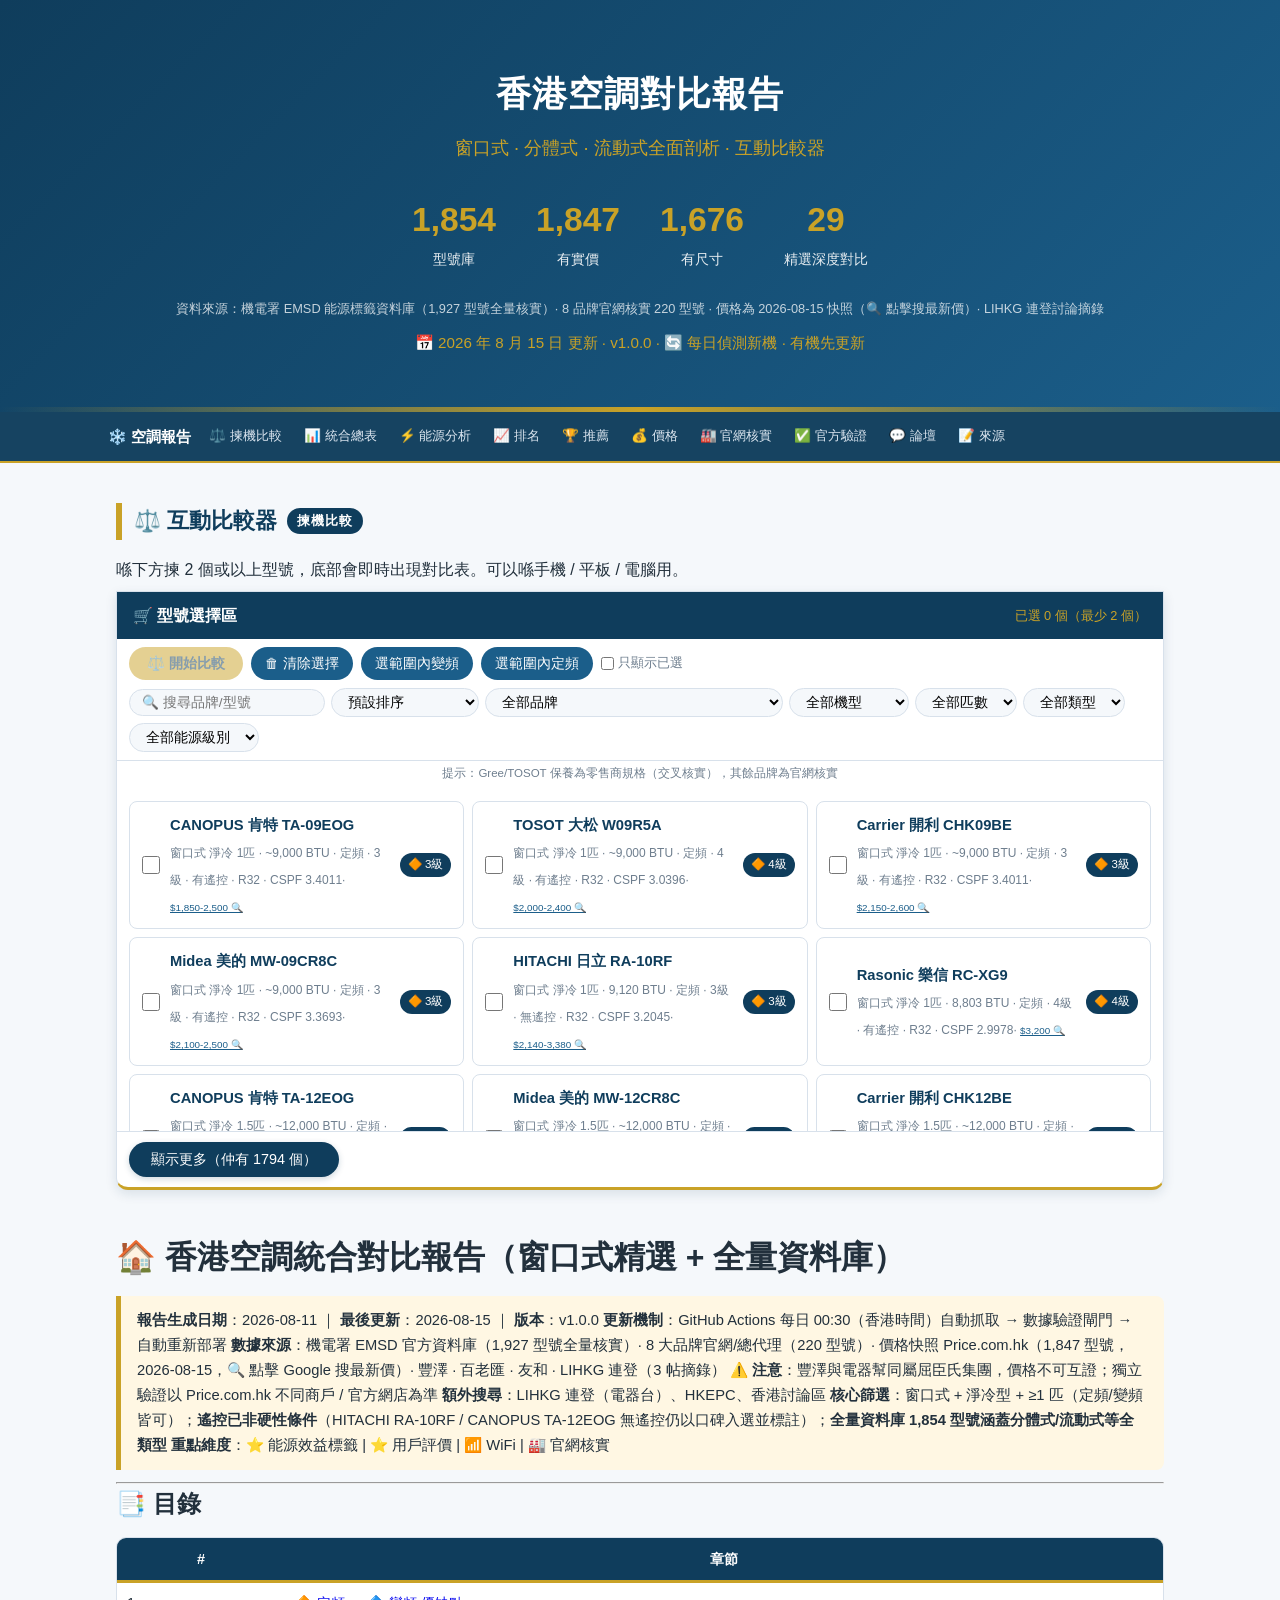
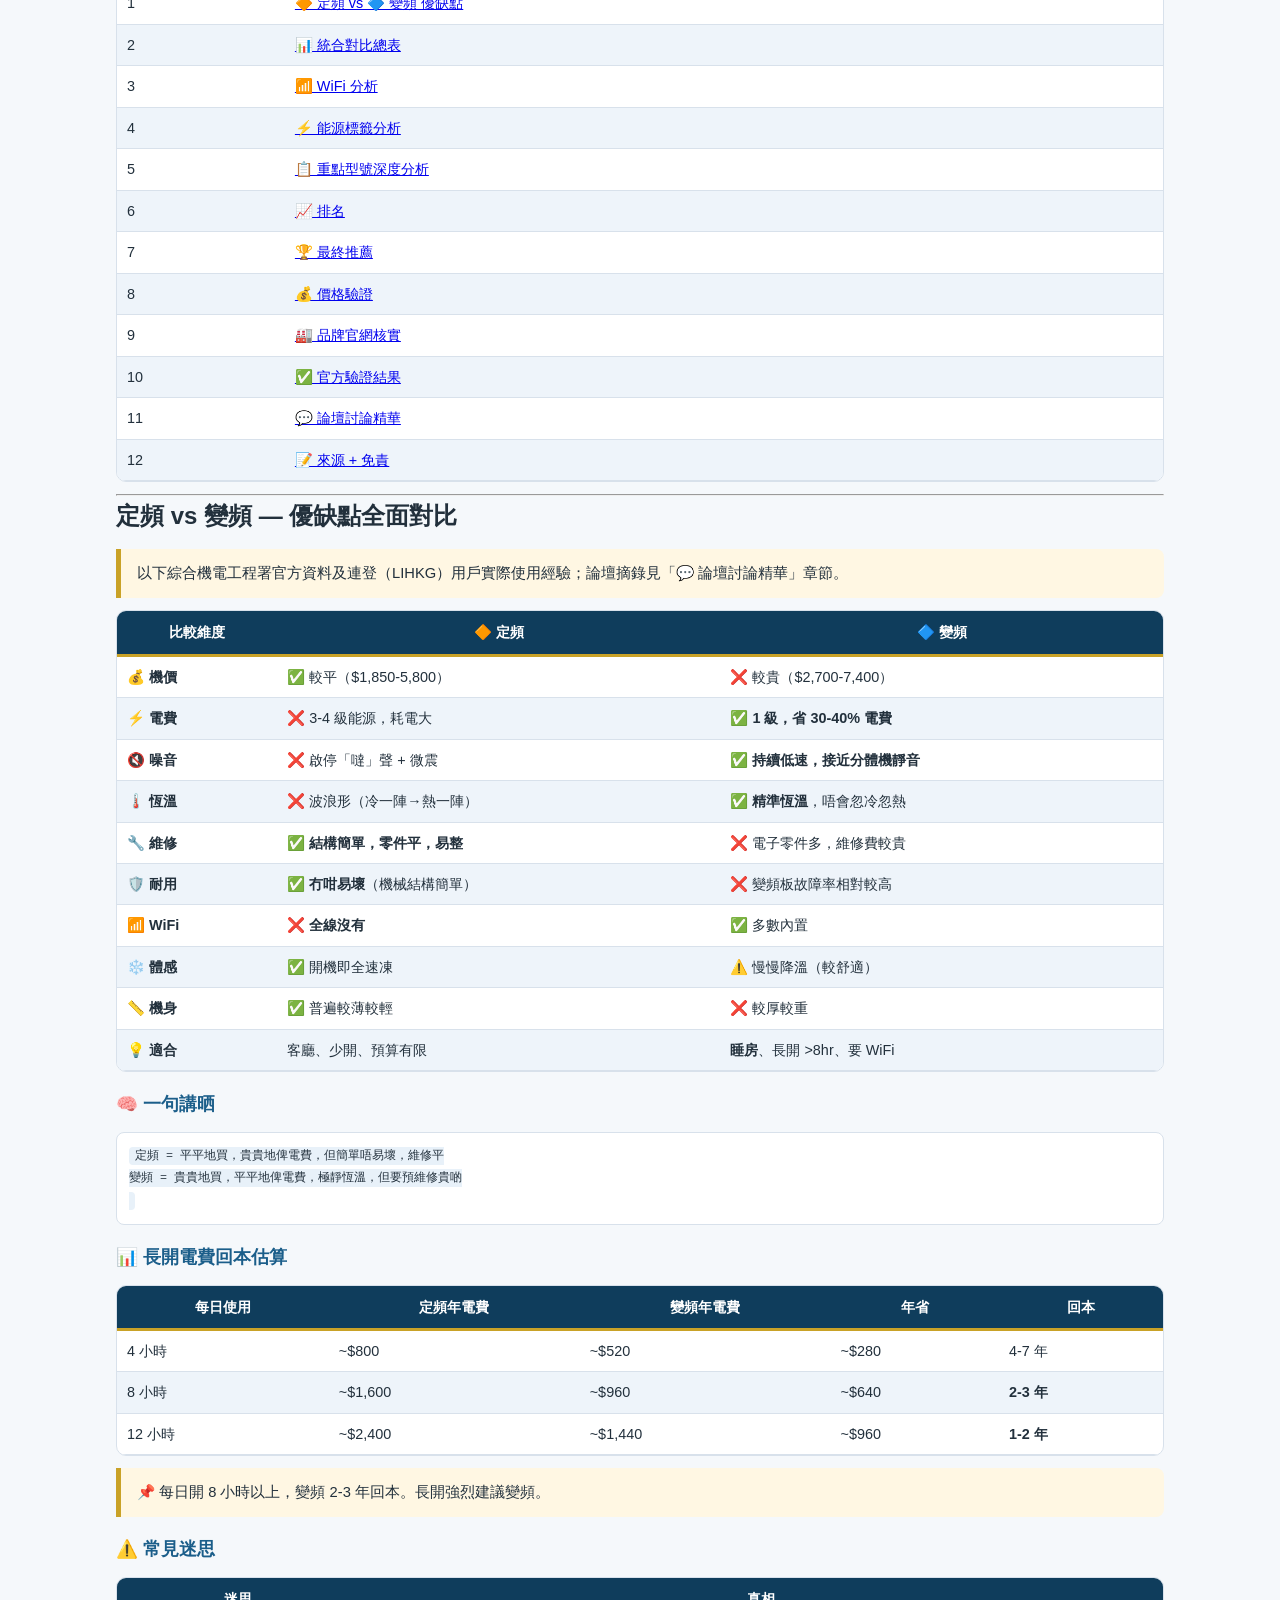
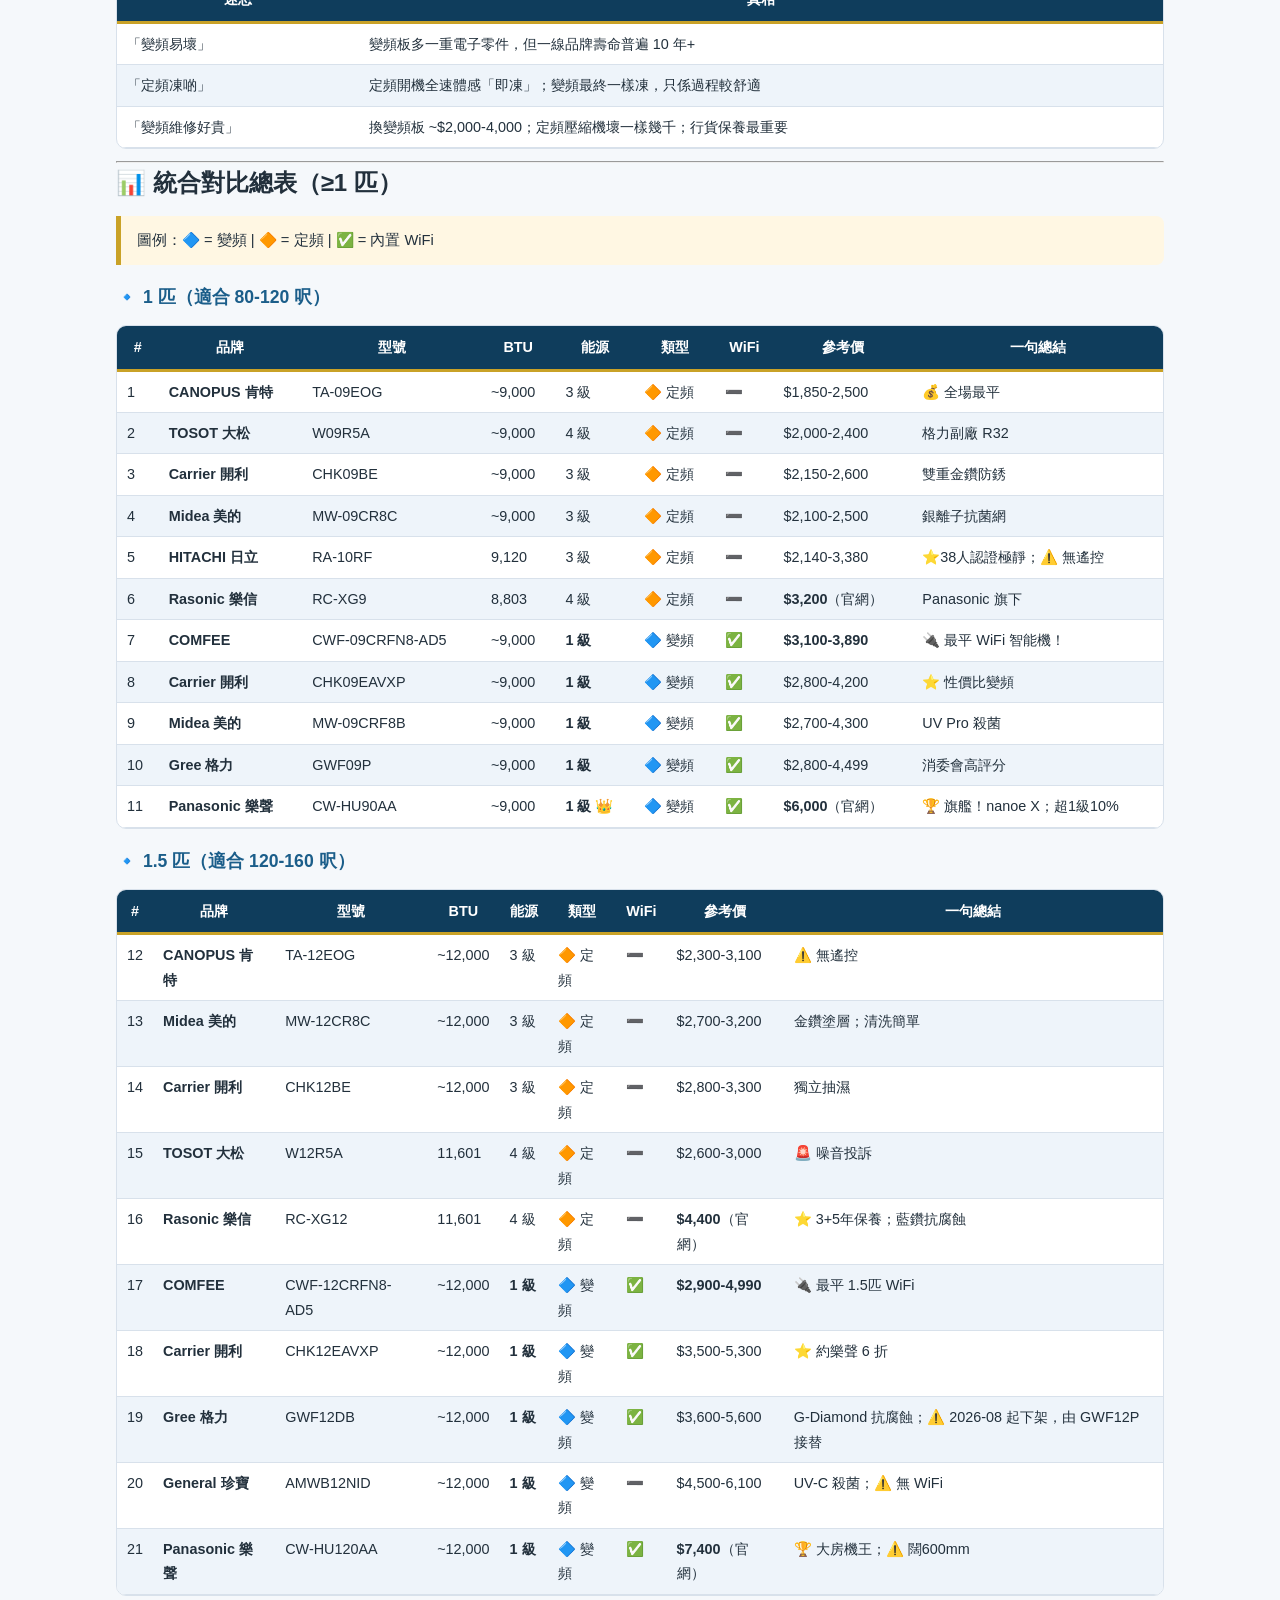
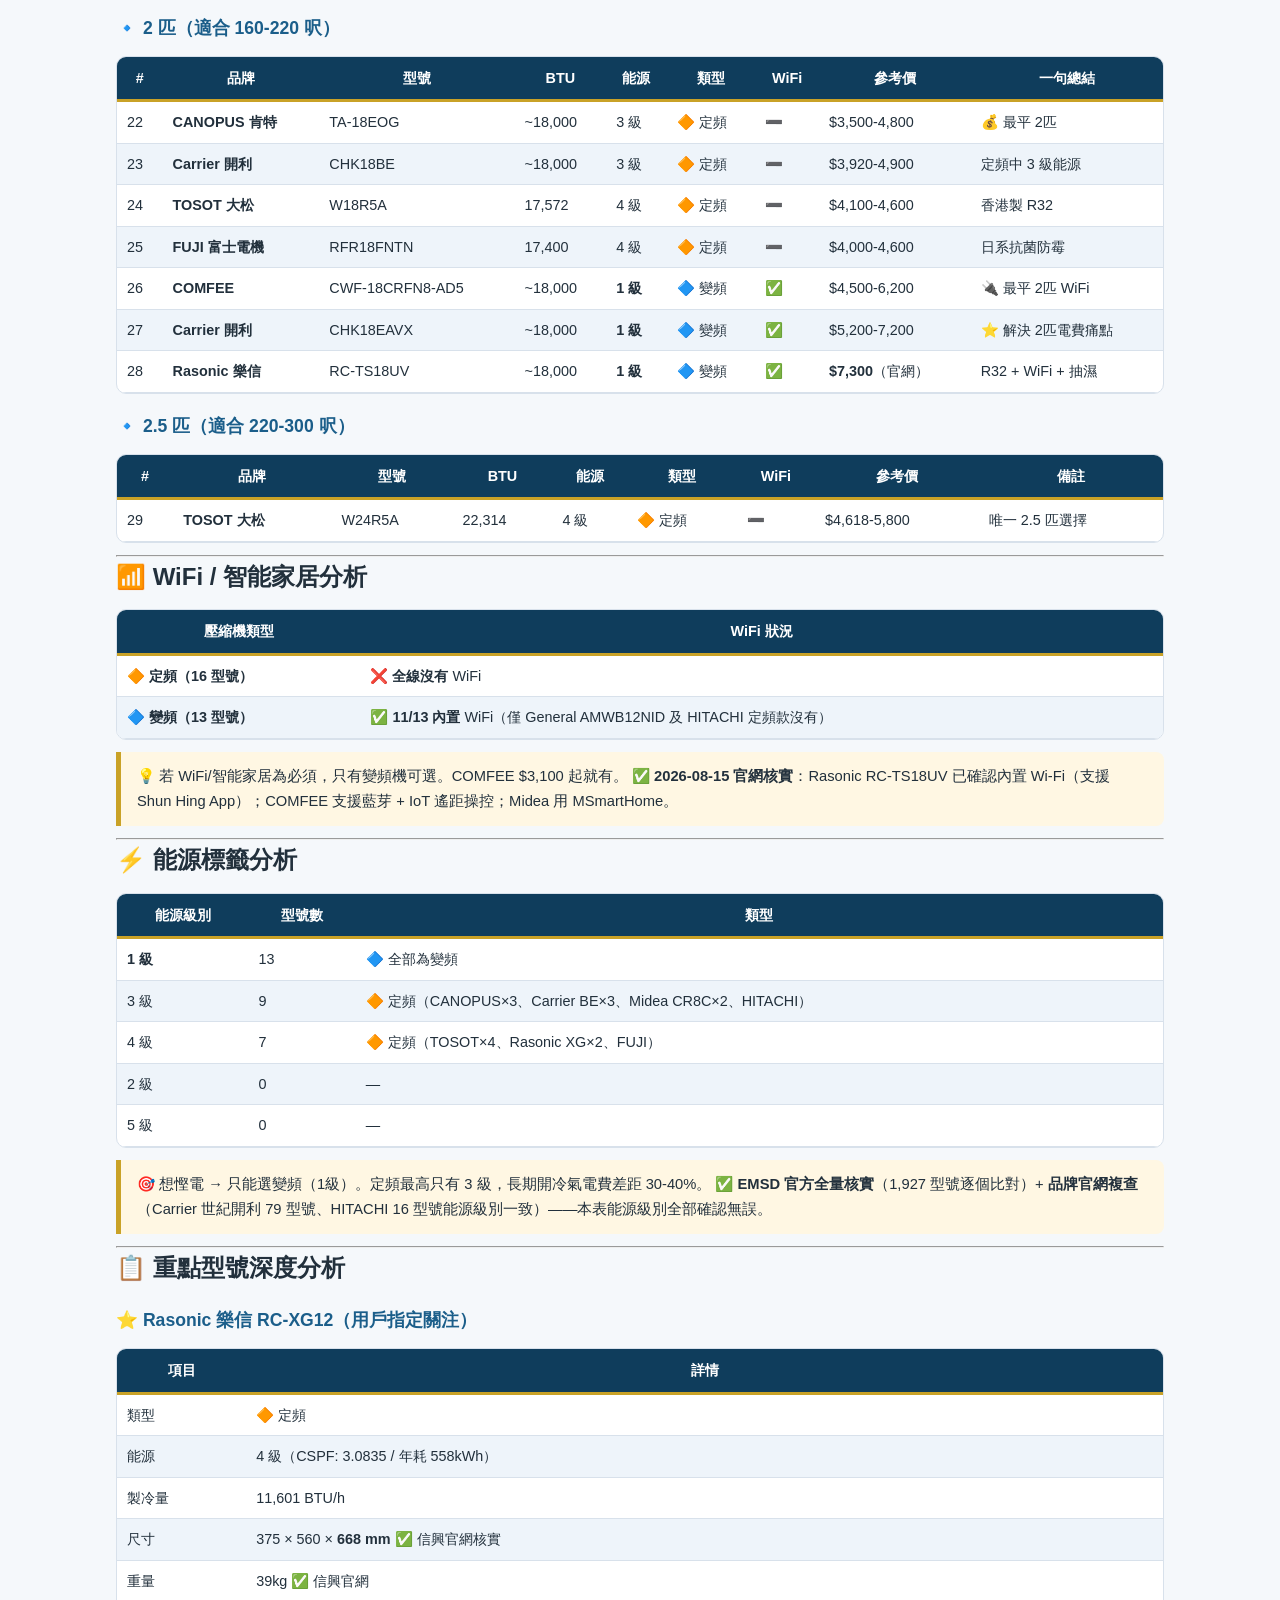
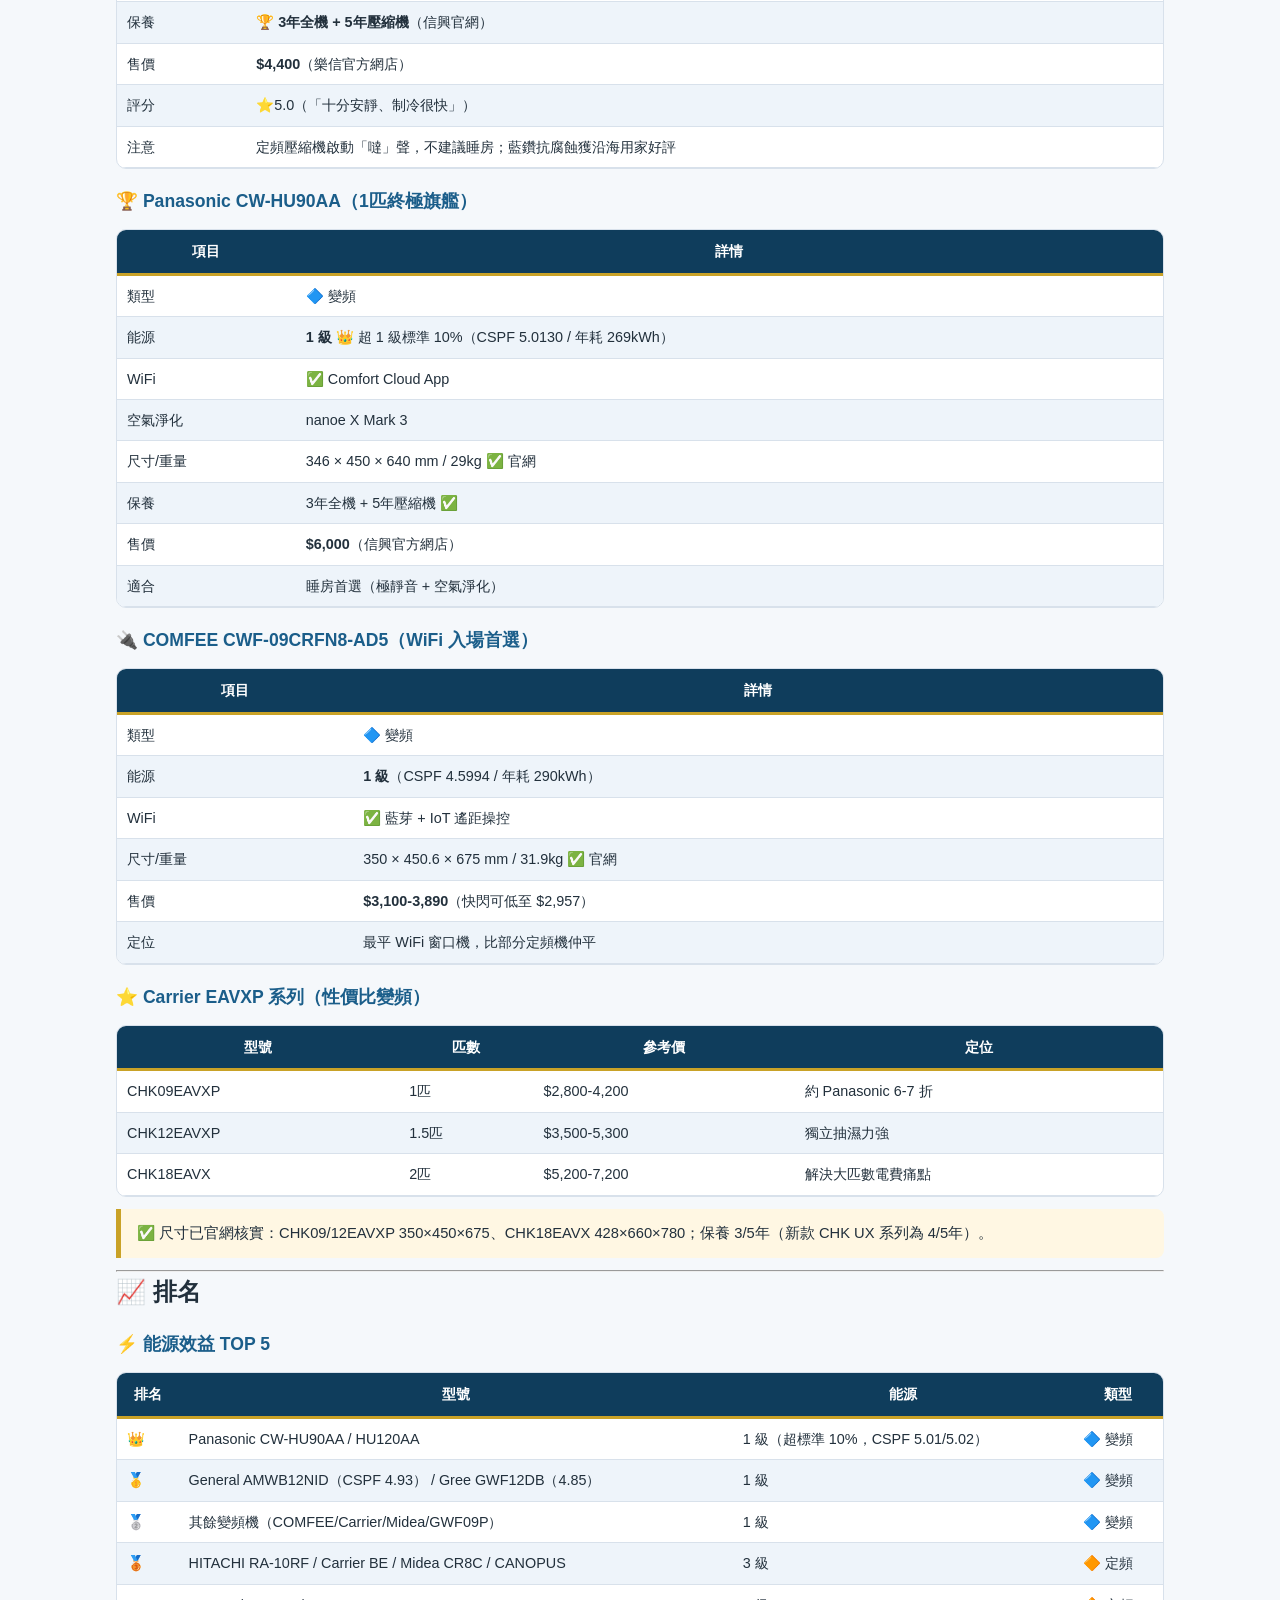
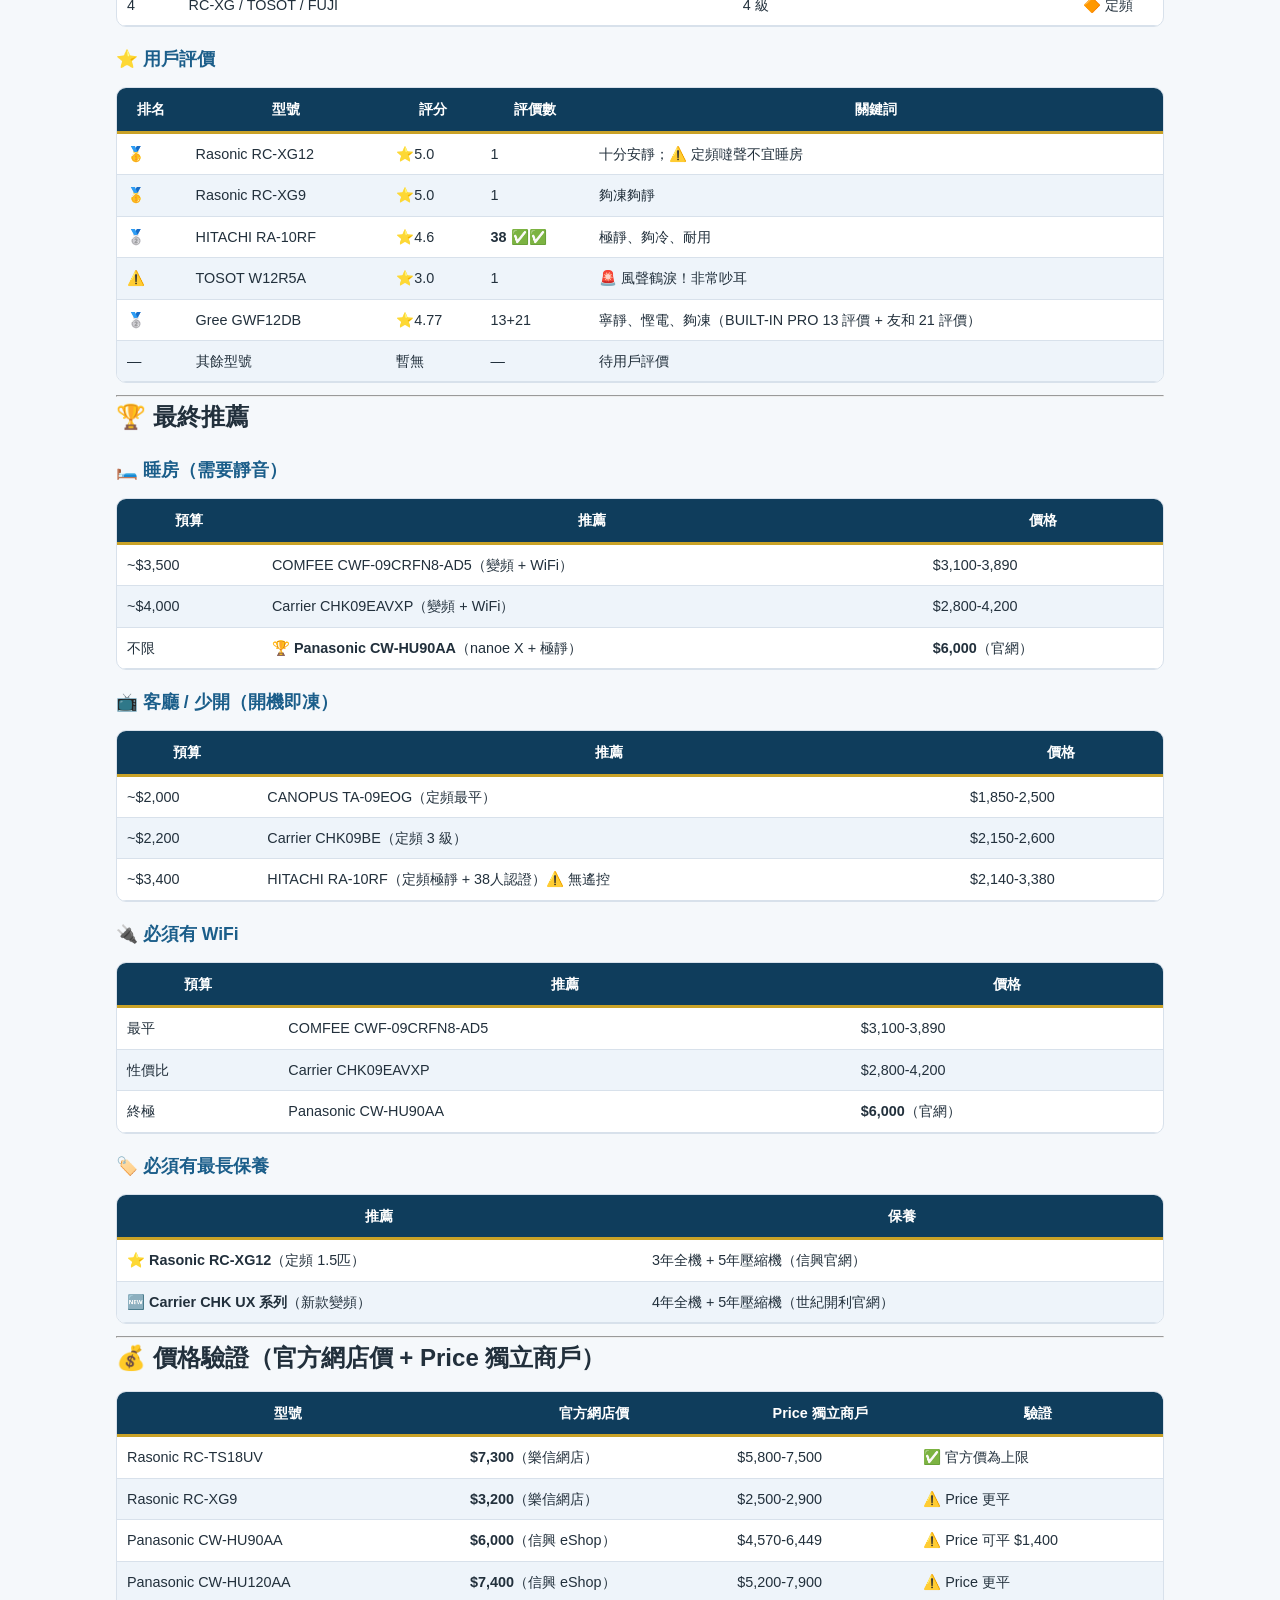
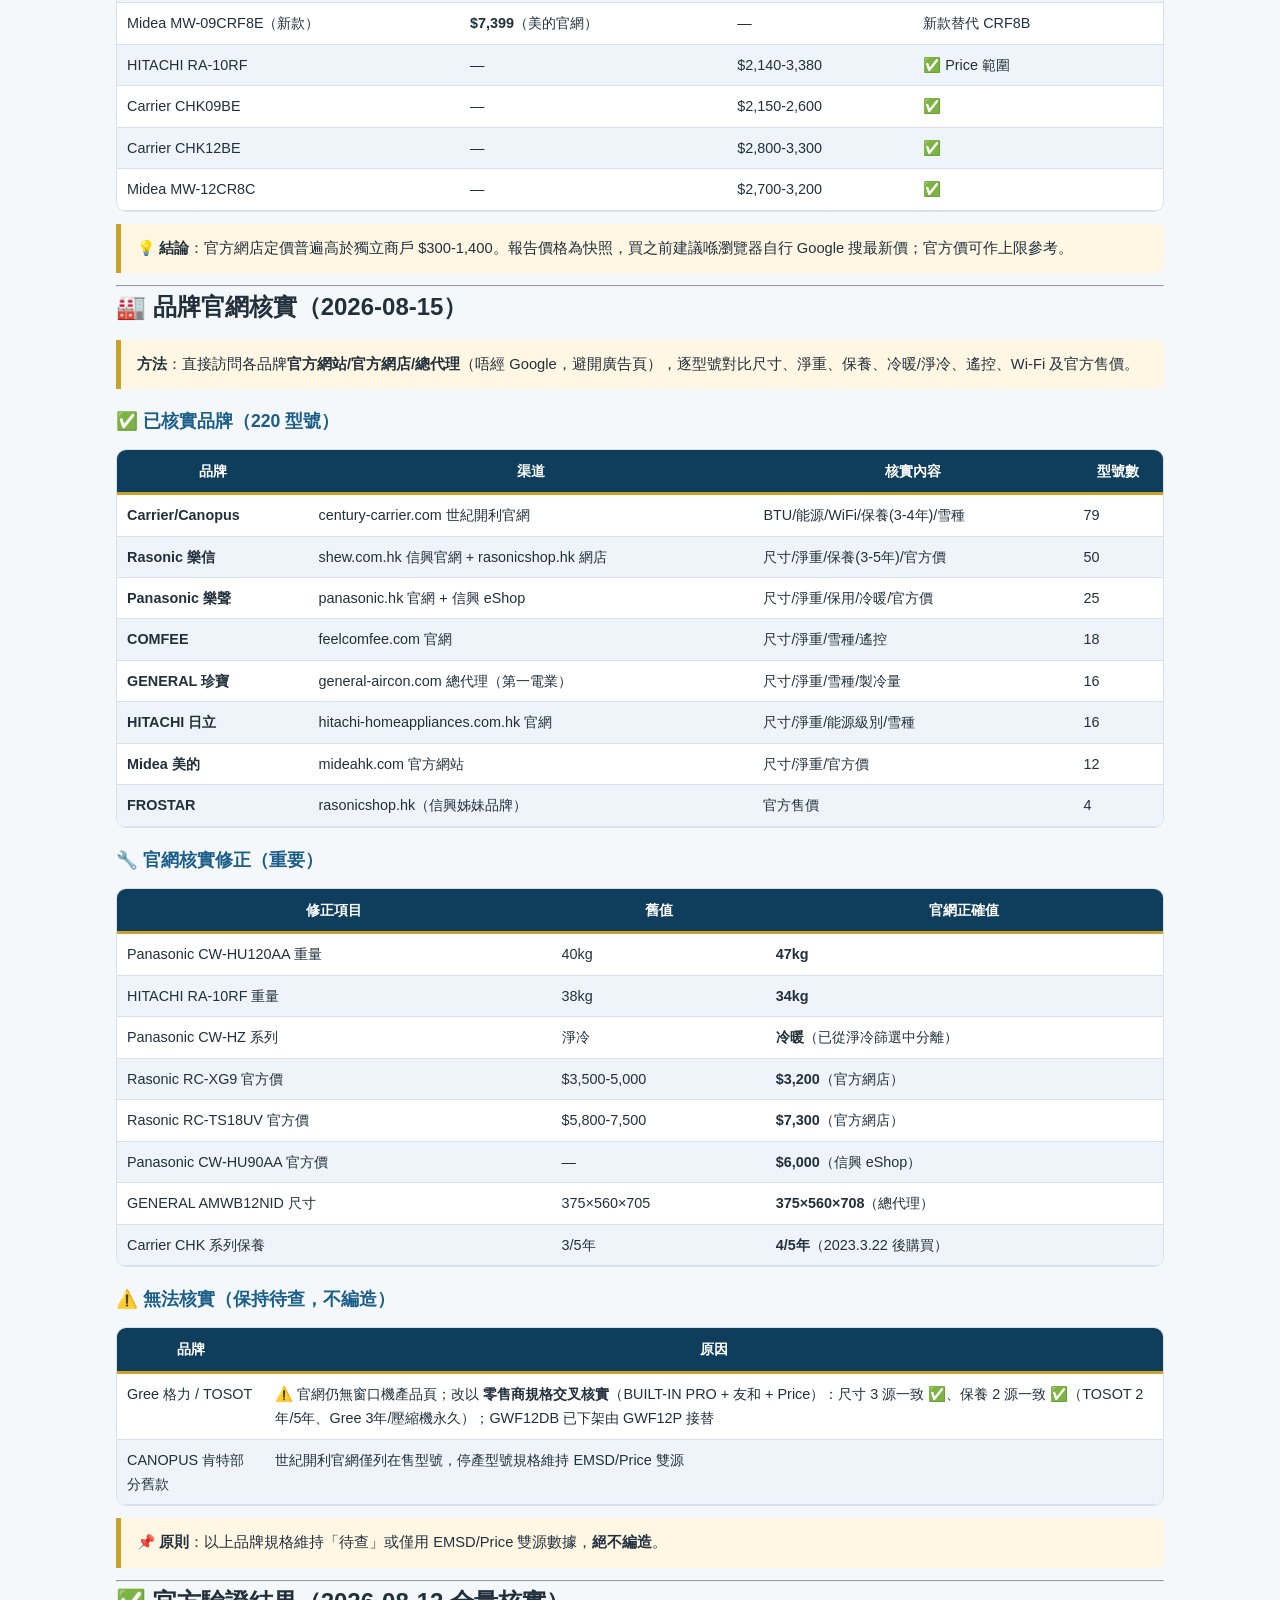
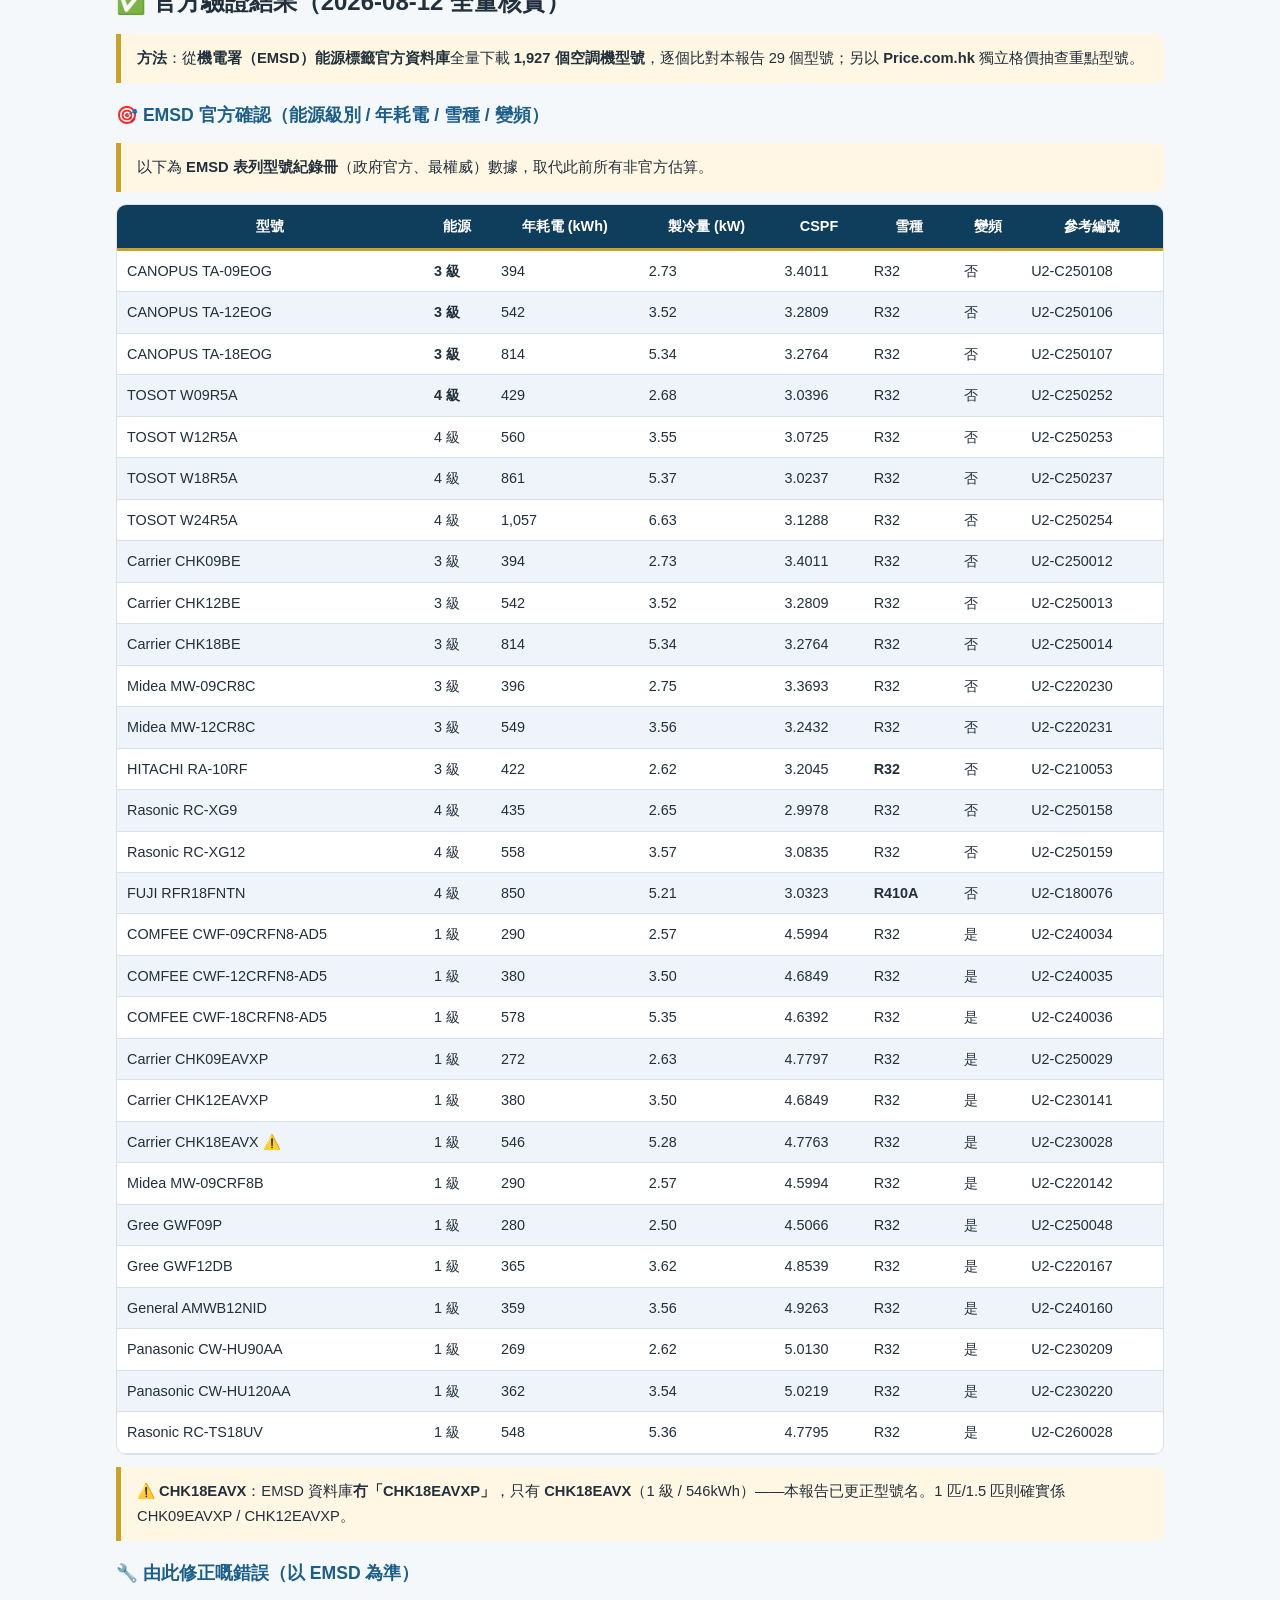
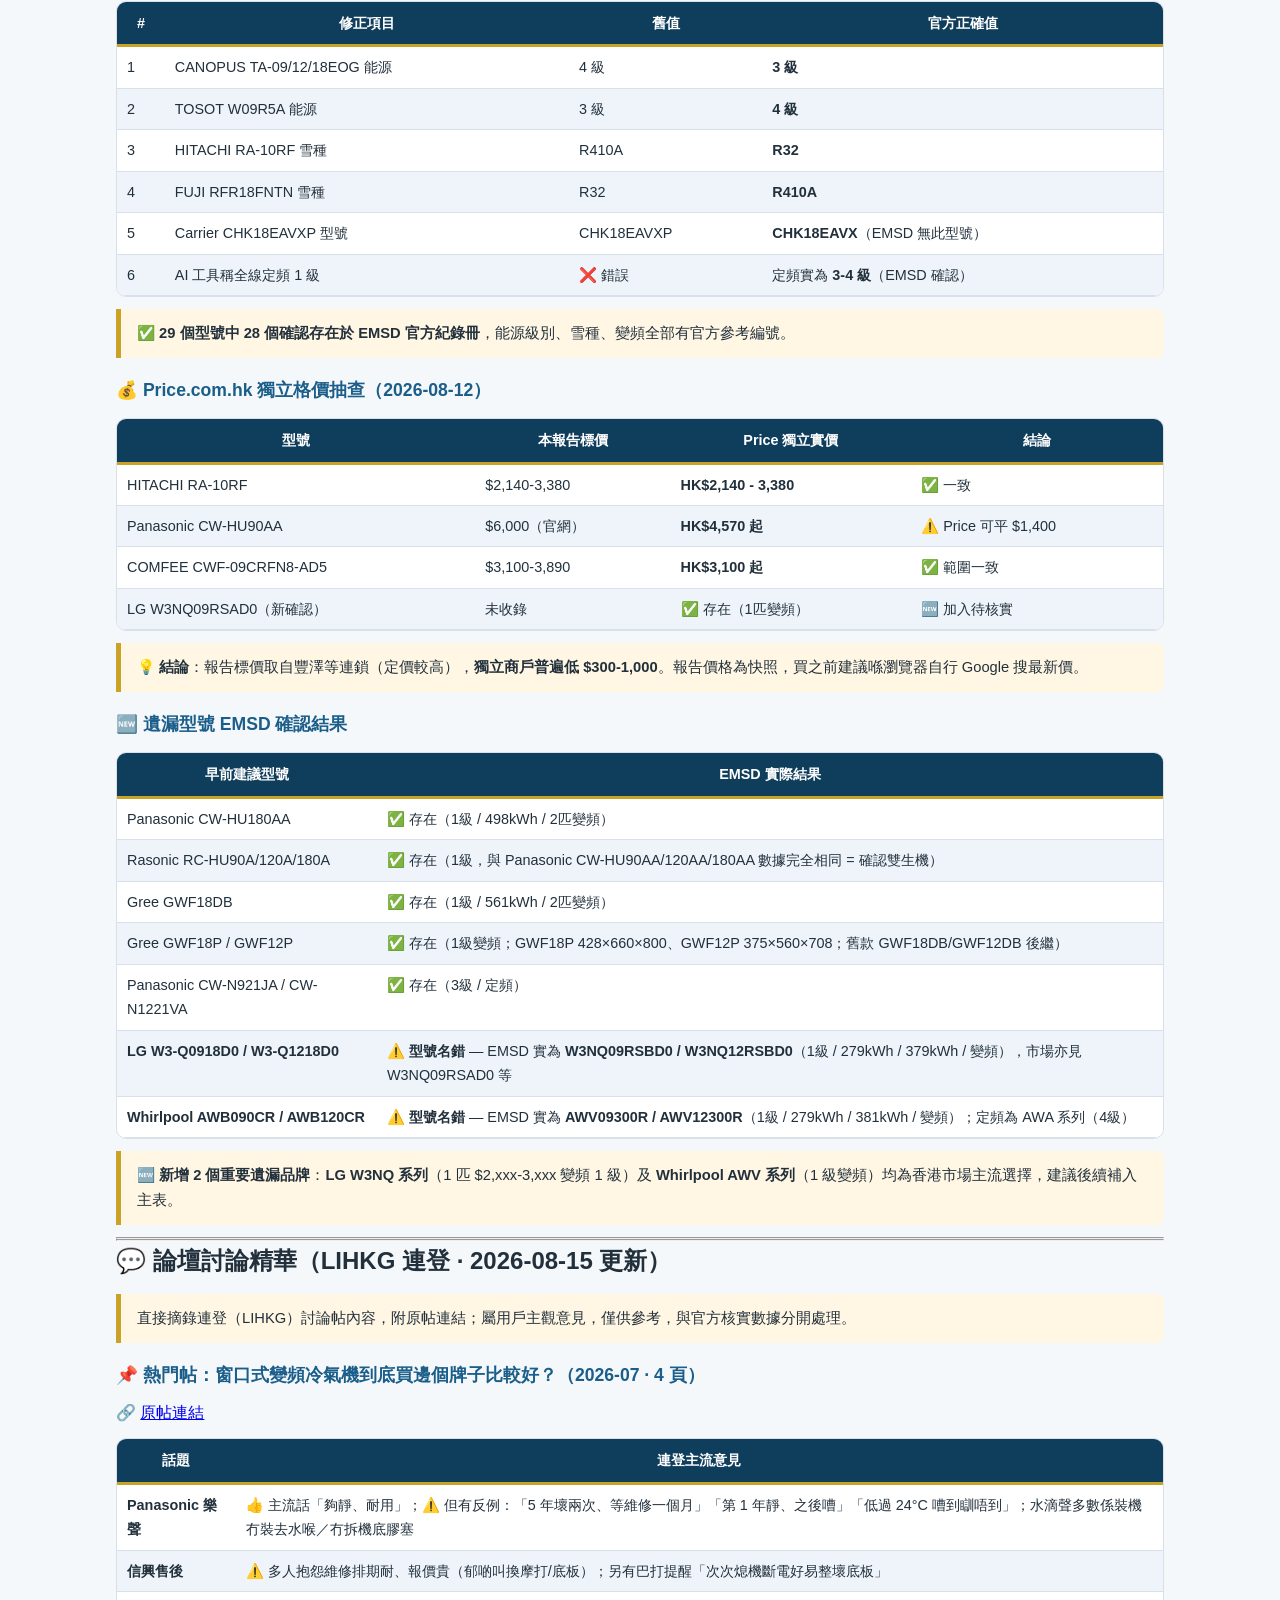
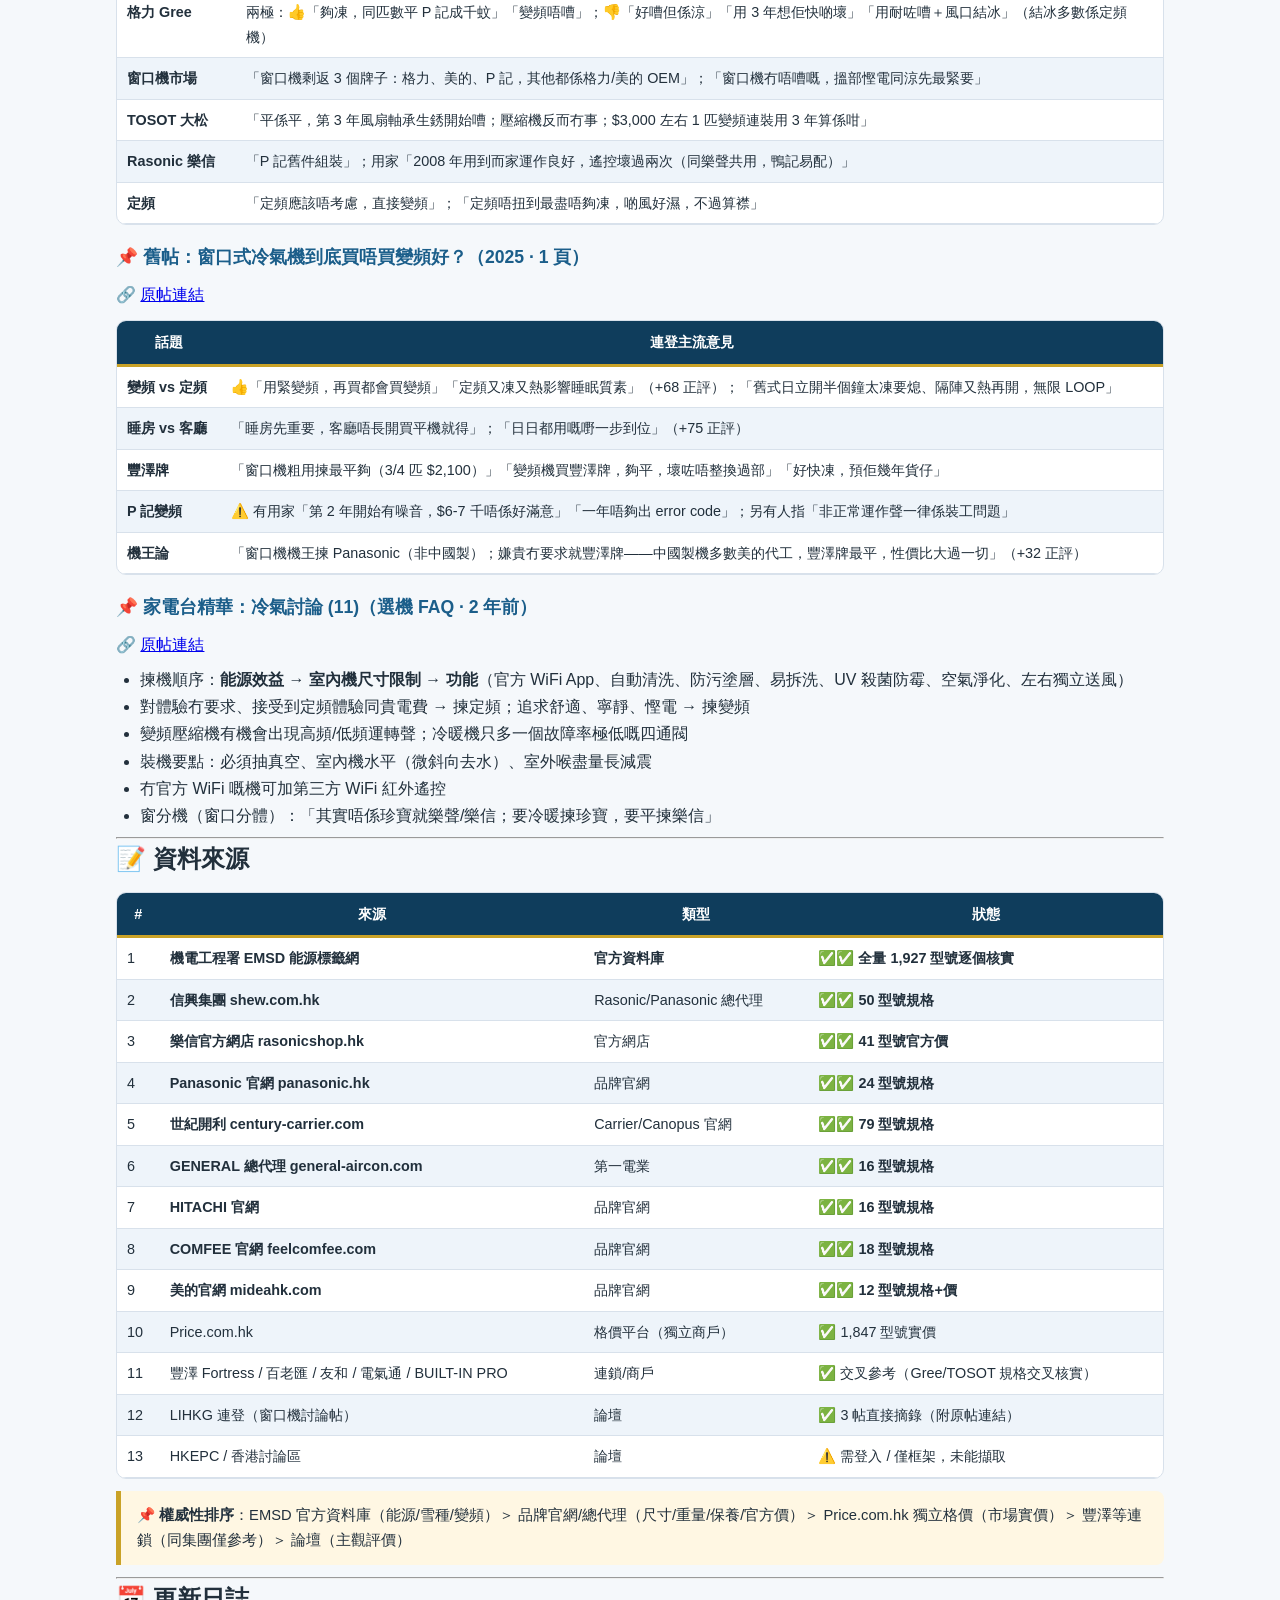
==== 空調對比報告.html @ 7cb05ebb "價錢改 Google 搜尋引導：點擊價格直接喺用戶瀏覽器搜完整品牌+型號+價錢（移除 Price.com.hk 鏈接）" ====
<!DOCTYPE html>
<html lang="zh-Hant">
<head>
<meta charset="UTF-8">
<meta name="viewport" content="width=device-width, initial-scale=1.0">
<title>香港空調對比報告</title>
<meta property="og:title" content="香港空調對比報告 · 1,854 型號 · EMSD + 官網核實">
<meta property="og:description" content="香港市場 1,854 個空調型號全面對比：窗口式 / 分體式 / 流動式，EMSD 官方能源數據 + 8 品牌官網 220 型號核實，18 項屬性互動比較器。">
<meta property="og:type" content="website">
<meta name="description" content="香港空調對比報告：1,854 型號 · EMSD 官方能源標籤全量核實 · 8 品牌官網核實 · 互動比較器">
<link rel="icon" href="data:image/svg+xml,<svg xmlns='http://www.w3.org/2000/svg' viewBox='0 0 100 100'><text y='.9em' font-size='90'>❄️</text></svg>">
<style>
:root{
  --primary:#0F3D5C; --primary2:#1B5E8A; --accent:#C9A227;
  --bg:#F5F8FB; --text:#22303C; --muted:#6E7E8E;
  --line:#D8E1EB; --alt:#EEF4FA; --warn:#B03A2E; --ok:#1E8E5A;
}
*{box-sizing:border-box; margin:0; padding:0;}
html{scroll-padding-top:64px;}
body{font-family:-apple-system,BlinkMacSystemFont,"Segoe UI","Microsoft JhengHei","PingFang TC","Noto Sans TC",sans-serif;
  background:var(--bg); color:var(--text); line-height:1.7;}
.wrap{max-width:1080px; margin:0 auto; padding:0 16px;}

/* ===== Hero 封面 ===== */
.hero{background:linear-gradient(135deg,#0F3D5C 0%,#1B5E8A 100%); color:#fff;
  text-align:center; padding:64px 20px 56px; position:relative; overflow:hidden;}
.hero::after{content:""; position:absolute; bottom:0; left:0; right:0; height:5px;
  background:linear-gradient(90deg,transparent,var(--accent),transparent);}
.hero h1{font-size:2.2em; letter-spacing:1px; margin-bottom:8px;}
.hero .sub{color:var(--accent); font-size:1.15em; margin-bottom:28px;}
.stats{display:flex; justify-content:center; gap:40px; flex-wrap:wrap; margin-bottom:26px;}
.stats .n{font-size:2.1em; font-weight:700; color:var(--accent);}
.stats .l{font-size:.85em; opacity:.9;}
.hero .src{font-size:.8em; opacity:.75; line-height:1.8;}
.hero .date{color:var(--accent); font-size:.95em; margin-top:10px;}

/* ===== 頂部導覽 ===== */
.topnav{position:sticky; top:0; z-index:100; background:rgba(15,61,92,.97);
  backdrop-filter:blur(6px); border-bottom:2px solid var(--accent);}
.topnav .wrap{display:flex; align-items:center; gap:2px; flex-wrap:wrap;
  overflow:visible; padding:0 8px;}
.topnav a{color:#DCE6F0; text-decoration:none; font-size:.84em; padding:13px 10px;
  white-space:nowrap; flex:0 0 auto; transition:color .2s; position:relative;
  border-bottom:2px solid transparent; margin-bottom:-2px;}
.topnav a:hover{color:var(--accent);}
.topnav a.active{color:var(--accent); border-bottom-color:var(--accent); font-weight:700;}
.topnav .brand{font-weight:700; color:#fff; font-size:.95em; margin-right:6px;
  white-space:nowrap; flex:0 0 auto;}
/* VS Code 官方風格 tooltip（Monaco editor hover widget 同款） */
.topnav a[data-tip]::after{
  content:attr(data-tip);
  position:absolute; top:calc(100% + 6px); left:50%; transform:translateX(-50%) translateY(2px);
  background:#252526; color:#cccccc; border:1px solid #454545;
  border-radius:3px; padding:3px 8px; font-size:12px; line-height:1.4; white-space:nowrap;
  box-shadow:0 2px 8px rgba(0,0,0,.36);
  opacity:0; visibility:hidden; pointer-events:none; z-index:200;
  transition:opacity .12s ease, transform .12s ease;
}
.topnav a[data-tip]:hover::after{
  opacity:1; visibility:visible; transform:translateX(-50%) translateY(0);
}

/* ===== 章節 ===== */
section{margin:40px 0;}
h2.sec{display:flex; align-items:center; gap:10px; font-size:1.35em; color:var(--primary);
  border-left:6px solid var(--accent); padding-left:12px; margin-bottom:16px; scroll-margin-top:70px;}
h2.sec .tag{font-size:.6em; background:var(--primary); color:#fff; padding:2px 10px;
  border-radius:20px; letter-spacing:1px;}
h3{color:var(--primary2); margin:18px 0 8px; font-size:1.1em;}
p{margin:8px 0;}

/* ===== 卡片 ===== */
.card{background:#fff; border:1px solid var(--line); border-radius:12px;
  padding:18px; margin:12px 0; box-shadow:0 1px 4px rgba(15,61,92,.06);}

/* ===== 表格 ===== */
.table-scroll{overflow-x:auto; -webkit-overflow-scrolling:touch; margin:12px 0;
  border:1px solid var(--line); border-radius:10px; background:#fff;}
table{width:100%; border-collapse:collapse; font-size:.9em; min-width:600px;}
th{background:var(--primary); color:#fff; padding:9px 10px; text-align:center;
  font-weight:600; border-bottom:3px solid var(--accent); white-space:nowrap;}
td{padding:8px 10px; border-bottom:1px solid var(--line); vertical-align:top;}
tbody tr:nth-child(even){background:var(--alt);}
tbody tr:hover{background:#E8F1F9;}
blockquote{margin:12px 0; padding:10px 16px; border-left:5px solid var(--accent);
  background:#FFF7E3; border-radius:0 8px 8px 0; font-size:.92em;}
blockquote p{margin:2px 0;}
code{background:#E8F1F9; padding:2px 6px; border-radius:4px; font-size:.9em;}
pre{background:#fff; border:1px solid var(--line); border-radius:8px; padding:12px;
  overflow-x:auto; margin:12px 0;}
ul,ol{margin:8px 0 8px 24px;}

/* ===== 比較器 ===== */
.compare{position:sticky; top:58px; z-index:90; background:#fff;
  border:1px solid var(--line); border-bottom:3px solid var(--accent);
  border-radius:0 0 12px 12px; box-shadow:0 4px 12px rgba(15,61,92,.12);}
.compare .head{display:flex; align-items:center; justify-content:space-between;
  padding:10px 16px; background:var(--primary); color:#fff; border-radius:0 0 0 0;}
.compare .head b{font-size:1em;}
.compare .head .sel{font-size:.8em; color:var(--accent);}
.compare-tools{display:flex; gap:8px; flex-wrap:wrap; padding:8px 12px;
  border-bottom:1px solid var(--line);}
.compare-tools button{background:var(--primary2); color:#fff; border:none;
  padding:6px 14px; border-radius:20px; font-size:.85em; cursor:pointer;}
.compare-tools button:hover{background:var(--accent); color:var(--primary);}
.compare-tools .filters{display:flex; gap:6px; align-items:center; flex-wrap:wrap; margin-left:auto;}
.compare .chint{font-size:.72em; color:var(--muted); padding:3px 12px 7px; text-align:center;}
.compare-tools select,.compare-tools input[type=search]{border:1px solid var(--line);
  border-radius:20px; padding:5px 12px; font-size:.85em; background:var(--bg);}
.model-list{display:grid; grid-template-columns:repeat(auto-fit,minmax(300px,1fr));
  gap:8px; padding:10px 12px; max-height:340px; overflow-y:auto;}
.mitem{display:flex; align-items:center; gap:10px; padding:9px 12px;
  border:1px solid var(--line); border-radius:8px; background:#fff; cursor:pointer;
  transition:border-color .15s, box-shadow .15s;}
.mitem:hover{border-color:var(--primary2); box-shadow:0 2px 8px rgba(15,61,92,.12);}
.mitem.checked{border-color:var(--accent); background:#FFFDF2; box-shadow:0 0 0 2px rgba(201,162,39,.35);}
.mitem input{width:18px; height:18px; accent-color:var(--accent); cursor:pointer; flex:0 0 auto;}
.mitem .info{flex:1; min-width:0;}
.mitem .info .name{font-weight:600; font-size:.92em; color:var(--primary);}
.mitem .info .tag{font-size:.75em; color:var(--muted);}
.mitem .badge{font-size:.72em; background:var(--primary); color:#fff; padding:2px 8px;
  border-radius:12px; white-space:nowrap; flex:0 0 auto;}

/* 比較面板 */
.panel{display:none; position:fixed; bottom:0; left:0; right:0; z-index:200;
  background:#fff; border-top:3px solid var(--accent);
  box-shadow:0 -6px 20px rgba(15,61,92,.25); max-height:62vh; display:none; flex-direction:column;}
.panel.open{display:flex;}
.panel .phead{display:flex; align-items:center; justify-content:space-between;
  padding:10px 16px; background:var(--primary); color:#fff;}
.panel .phead button{background:var(--accent); color:var(--primary); border:none;
  padding:4px 12px; border-radius:16px; cursor:pointer; font-size:.85em;}
.panel .pscroll{overflow:auto; padding:12px 16px;}
.panel table{min-width:420px;}
.panel td:first-child{font-weight:600; color:var(--primary2); background:var(--alt);
  white-space:nowrap; width:120px;
  position:sticky; left:0; z-index:2; box-shadow:2px 0 3px rgba(15,61,92,.08);}
.panel thead th:first-child{position:sticky; left:0; z-index:3;}
.panel .phint{text-align:center; color:var(--muted); padding:14px; font-size:.9em;}

/* ===== 格價連結 + 顯示更多 ===== */
.plink{color:var(--primary2); text-decoration:underline; font-size:.82em; white-space:nowrap;}
.plink:hover{color:var(--accent);}
.more-wrap{text-align:center; padding:10px 12px; border-top:1px solid var(--line);}
#btnMore{background:var(--primary); color:#fff; border:none; padding:8px 22px;
  border-radius:20px; cursor:pointer; font-size:.9em; box-shadow:0 2px 6px rgba(15,61,92,.2);}
#btnMore:hover{background:var(--accent); color:var(--primary);}

/* ===== 比較器完善 ===== */
.selonly{font-size:.82em; color:var(--muted); display:flex; align-items:center; gap:4px; cursor:pointer;}
.selonly input{accent-color:var(--accent);}
.compare-tools .gocompare{background:var(--accent); color:var(--primary); font-weight:700;
  border:none; padding:7px 18px; border-radius:20px; cursor:pointer; font-size:.9em;
  box-shadow:0 2px 8px rgba(201,162,39,.45);}
.compare-tools .gocompare:hover{background:#DDB236;}
.compare-tools .gocompare:disabled{opacity:.5; cursor:not-allowed; box-shadow:none;}
.panel td.best{background:#FFF7D6; color:#8A6500; font-weight:700;}
.panel .rm{background:#C0392B; color:#fff; border:none; border-radius:10px;
  padding:1px 8px; font-size:.72em; cursor:pointer; margin-top:2px;}
.panel .rm:hover{background:#922B21;}

/* ===== 返回頂部 ===== */
#backTop{position:fixed; right:16px; bottom:20px; width:44px; height:44px;
  background:var(--primary); color:#fff; border:2px solid var(--accent);
  border-radius:50%; font-size:1.2em; cursor:pointer; z-index:150;
  display:none; align-items:center; justify-content:center;
  box-shadow:0 3px 10px rgba(15,61,92,.35);}
#backTop.show{display:flex; animation:backFade .25s ease;}
@keyframes backFade{from{opacity:0; transform:translateY(8px);} to{opacity:1; transform:none;}}
#backTop:hover{background:var(--accent); color:var(--primary);}

/* ===== 頁腳 ===== */
footer{background:var(--primary); color:#BFD0DE; text-align:center;
  padding:36px 16px 30px; margin-top:50px; font-size:.88em;}
footer b{color:#fff;}
footer .line{color:var(--accent);}
footer .blk{max-width:780px; margin:18px auto 0; text-align:left;
  background:rgba(255,255,255,.06); border:1px solid rgba(255,255,255,.14);
  border-radius:8px; padding:14px 18px;}
footer .blk h3{color:var(--accent); font-size:.95em; margin-bottom:6px;}
footer .blk p{font-size:.84em; line-height:1.8; margin:0;}
footer .blk a{color:#8FD3FF; text-decoration:none;}
footer .blk a:hover{text-decoration:underline;}
footer .ai{display:inline-block; margin-top:16px; padding:6px 14px;
  border:1px dashed var(--accent); border-radius:20px; font-size:.8em; color:#E8D9A0;}

/* ===== 響應式 ===== */
@media (max-width:640px){
  .topnav a{font-size:.75em; padding:10px 6px;}
  .topnav .brand{font-size:.85em;}
}
@media (max-width:720px){
  .topnav .wrap{flex-wrap:nowrap; overflow-x:auto; -webkit-overflow-scrolling:touch;
    scrollbar-width:none;}
  .topnav .wrap::-webkit-scrollbar{display:none;}
  .topnav a[data-tip]::after{display:none;}
  .hero h1{font-size:1.6em;}
  .hero .sub{font-size:1em;}
  .stats{display:grid; grid-template-columns:1fr 1fr; gap:14px 20px;}
  .stats .n{font-size:1.6em;}
  section{margin:28px 0;}
  h2.sec{font-size:1.15em;}
  .model-list{grid-template-columns:1fr;}
  .compare-tools .filters{margin-left:0; width:100%;}
  .panel table{font-size:.8em;}
  .topnav a{padding:12px 10px; font-size:.8em;}
}
@media print{
  .topnav,.compare,.panel{display:none !important;}
  body{background:#fff;}
  .card{border:none; box-shadow:none; padding:0;}
  .hero{background:var(--primary); padding:30px;}
  a{color:inherit; text-decoration:none;}
}
</style>
</head>
<body>

<!-- ===== 封面 ===== -->
<header class="hero">
  <div class="wrap">
    <h1>香港空調對比報告</h1>
    <div class="sub">窗口式 · 分體式 · 流動式全面剖析 · 互動比較器</div>
    <div class="stats">
      <div><div class="n" id="statTotal">-</div><div class="l">型號庫</div></div>
      <div><div class="n" id="statPrice">-</div><div class="l">有實價</div></div>
      <div><div class="n" id="statSize">-</div><div class="l">有尺寸</div></div>
      <div><div class="n">29</div><div class="l">精選深度對比</div></div>
    </div>
    <div class="src">資料來源：機電署 EMSD 能源標籤資料庫（1,927 型號全量核實）· 8 品牌官網核實 220 型號 · 價格為 2026-08-15 快照（🔍 點擊搜最新價）· LIHKG 連登討論摘錄</div>
    <div class="date">📅 2026 年 8 月 15 日 更新 · v1.0.0 · 🔄 每日偵測新機 · 有機先更新</div>
  </div>
</header>

<!-- ===== 導覽 ===== -->
<nav class="topnav">
  <div class="wrap">
    <span class="brand">❄️ 空調報告</span>
    <a href="#compare" data-tip="互動比較器：揀機即時對比">⚖️ 揀機比較</a>
    <a href="#table" data-tip="核心 29 型號統合總表">📊 統合總表</a>
    <a href="#energy" data-tip="能源標籤級別分析">⚡ 能源分析</a>
    <a href="#rank" data-tip="能源效益及用戶評價排名">📈 排名</a>
    <a href="#recommend" data-tip="按場景最終推薦">🏆 推薦</a>
    <a href="#price" data-tip="官方網店價 vs Price 實價">💰 價格</a>
    <a href="#official" data-tip="8 品牌官網核實 220 型號；Gree/TOSOT 零售商交叉核實">🏭 官網核實</a>
    <a href="#verify" data-tip="EMSD 官方驗證結果">✅ 官方驗證</a>
    <a href="#forum" data-tip="LIHKG 連登討論摘錄（附原帖連結）">💬 論壇</a>
    <a href="#source" data-tip="資料來源及免責聲明">📝 來源</a>
  </div>
</nav>

<main class="wrap">

<!-- ===== 比較器 ===== -->
<section id="compare">
  <h2 class="sec">⚖️ 互動比較器 <span class="tag">揀機比較</span></h2>
  <p>喺下方揀 2 個或以上型號，底部會即時出現對比表。可以喺手機 / 平板 / 電腦用。</p>

  <div class="compare">
    <div class="head">
      <b>🛒 型號選擇區</b>
      <span class="sel" id="selCount">已選 0 個（最少 2 個）</span>
    </div>
    <div class="compare-tools">
      <button class="gocompare" id="btnCompare" onclick="openCompare()">⚖️ 開始比較</button>
      <button onclick="clearAll()">🗑 清除選擇</button>
      <button onclick="selectType('變頻')">選範圍內變頻</button>
      <button onclick="selectType('定頻')">選範圍內定頻</button>
      <label class="selonly"><input type="checkbox" id="fSelOnly" onchange="resetShown();renderList()"> 只顯示已選</label>
      <div class="filters">
        <input type="search" id="q" placeholder="🔍 搜尋品牌/型號" oninput="resetShown();renderList()">
        <select id="sortBy" onchange="resetShown();renderList()">
          <option value="">預設排序</option>
          <option value="price">價格 低→高</option>
          <option value="energy">能源級別 優→劣</option>
          <option value="kwh">年耗電 低→高</option>
          <option value="cspf">CSPF 高→低</option>
        </select>
        <select id="fBrand" onchange="resetShown();renderList()">
          <option value="">全部品牌</option>
        </select>
        <select id="fMount" onchange="resetShown();renderList()">
          <option value="">全部機型</option><option>窗口式</option><option>掛牆分體式</option><option>窗口分體式</option><option>座地/移動式</option><option>多聯式</option><option>天花式</option><option>分體式</option><option>流動式</option>
        </select>
        <select id="fHp" onchange="resetShown();renderList()">
          <option value="">全部匹數</option><option>3/4匹</option><option>1匹</option><option>1.5匹</option><option>2匹</option><option>2.5匹+</option>
        </select>
        <select id="fType" onchange="resetShown();renderList()">
          <option value="">全部類型</option><option>變頻</option><option>定頻</option>
        </select>
        <select id="fEnergy" onchange="resetShown();renderList()">
          <option value="">全部能源級別</option><option>1級</option><option>2級</option><option>3級</option><option>4級</option><option>5級</option>
        </select>
      </div>
    </div>
    <div class="chint">提示：Gree/TOSOT 保養為零售商規格（交叉核實），其餘品牌為官網核實</div>
    
    <div class="model-list" id="modelList"></div>
    <div class="more-wrap"><button id="btnMore" onclick="showMore()">顯示更多型號</button></div>
  </div>

  <!-- 比較面板 -->
  <div class="panel" id="panel">
    <div class="phead">
      <b id="panelTitle">📋 型號對比</b>
      <span style="display:flex;gap:6px;">
        <button onclick="copyCompare()" style="background:#fff;color:var(--primary);">📋 複製結果</button>
        <button onclick="clearAll()" style="background:#fff;color:var(--primary);">🗑 清除</button>
        <button onclick="closePanel()">✕ 關閉</button>
      </span>
    </div>
    <div class="pscroll" id="panelBody"></div>
  </div>
</section>

<!-- ===== 詳細報告 ===== -->
<div class="md-content">
<h1>🏠 香港空調統合對比報告（窗口式精選 + 全量資料庫）</h1>
<blockquote>
<p><strong>報告生成日期</strong>：2026-08-11 ｜ <strong>最後更新</strong>：2026-08-15 ｜ <strong>版本</strong>：v1.0.0
<strong>更新機制</strong>：GitHub Actions 每日 00:30（香港時間）自動抓取 → 數據驗證閘門 → 自動重新部署
<strong>數據來源</strong>：機電署 EMSD 官方資料庫（1,927 型號全量核實）· 8 大品牌官網/總代理（220 型號）· 價格快照 Price.com.hk（1,847 型號，2026-08-15，🔍 點擊 Google 搜最新價）· 豐澤 · 百老匯 · 友和 · LIHKG 連登（3 帖摘錄）
<strong>⚠️ 注意</strong>：豐澤與電器幫同屬屈臣氏集團，價格不可互證；獨立驗證以 Price.com.hk 不同商戶 / 官方網店為準
<strong>額外搜尋</strong>：LIHKG 連登（電器台）、HKEPC、香港討論區
<strong>核心篩選</strong>：窗口式 + 淨冷型 + ≥1 匹（定頻/變頻皆可）；<strong>遙控已非硬性條件</strong>（HITACHI RA-10RF / CANOPUS TA-12EOG 無遙控仍以口碑入選並標註）；<strong>全量資料庫 1,854 型號涵蓋分體式/流動式等全類型</strong>
<strong>重點維度</strong>：⭐ 能源效益標籤 | ⭐ 用戶評價 | 📶 WiFi | 🏭 官網核實</p>
</blockquote>
<hr />
<!-- markdownlint-disable MD051 -->
<h2>📑 目錄</h2>
<table>
<thead>
<tr>
<th>#</th>
<th>章節</th>
</tr>
</thead>
<tbody>
<tr>
<td>1</td>
<td><a href="#-定頻-vs--變頻--優缺點全面對比">🔶 定頻 vs 🔷 變頻 優缺點</a></td>
</tr>
<tr>
<td>2</td>
<td><a href="#-統合對比總表1-匹">📊 統合對比總表</a></td>
</tr>
<tr>
<td>3</td>
<td><a href="#-wifi--智能家居分析">📶 WiFi 分析</a></td>
</tr>
<tr>
<td>4</td>
<td><a href="#-能源標籤分析">⚡ 能源標籤分析</a></td>
</tr>
<tr>
<td>5</td>
<td><a href="#-重點型號深度分析">📋 重點型號深度分析</a></td>
</tr>
<tr>
<td>6</td>
<td><a href="#-排名">📈 排名</a></td>
</tr>
<tr>
<td>7</td>
<td><a href="#-最終推薦">🏆 最終推薦</a></td>
</tr>
<tr>
<td>8</td>
<td><a href="#price">💰 價格驗證</a></td>
</tr>
<tr>
<td>9</td>
<td><a href="#-品牌官網核實2026-08-15">🏭 品牌官網核實</a></td>
</tr>
<tr>
<td>10</td>
<td><a href="#-官方驗證結果2026-08-12-全量核實">✅ 官方驗證結果</a></td>
</tr>
<tr>
<td>11</td>
<td><a href="#論壇討論精華lihkg-連登-2026-08-15-更新">💬 論壇討論精華</a></td>
</tr>
<tr>
<td>12</td>
<td><a href="#-資料來源">📝 來源 + 免責</a></td>
</tr>
</tbody>
</table>
<hr />
<h2>定頻 vs 變頻 — 優缺點全面對比</h2>
<blockquote>
<p>以下綜合機電工程署官方資料及連登（LIHKG）用戶實際使用經驗；論壇摘錄見「💬 論壇討論精華」章節。</p>
</blockquote>
<table>
<thead>
<tr>
<th>比較維度</th>
<th>🔶 定頻</th>
<th>🔷 變頻</th>
</tr>
</thead>
<tbody>
<tr>
<td><strong>💰 機價</strong></td>
<td>✅ 較平（$1,850-5,800）</td>
<td>❌ 較貴（$2,700-7,400）</td>
</tr>
<tr>
<td><strong>⚡ 電費</strong></td>
<td>❌ 3-4 級能源，耗電大</td>
<td>✅ <strong>1 級，省 30-40% 電費</strong></td>
</tr>
<tr>
<td><strong>🔇 噪音</strong></td>
<td>❌ 啟停「噠」聲 + 微震</td>
<td>✅ <strong>持續低速，接近分體機靜音</strong></td>
</tr>
<tr>
<td><strong>🌡️ 恆溫</strong></td>
<td>❌ 波浪形（冷一陣→熱一陣）</td>
<td>✅ <strong>精準恆溫</strong>，唔會忽冷忽熱</td>
</tr>
<tr>
<td><strong>🔧 維修</strong></td>
<td>✅ <strong>結構簡單，零件平，易整</strong></td>
<td>❌ 電子零件多，維修費較貴</td>
</tr>
<tr>
<td><strong>🛡️ 耐用</strong></td>
<td>✅ <strong>冇咁易壞</strong>（機械結構簡單）</td>
<td>❌ 變頻板故障率相對較高</td>
</tr>
<tr>
<td><strong>📶 WiFi</strong></td>
<td>❌ <strong>全線沒有</strong></td>
<td>✅ 多數內置</td>
</tr>
<tr>
<td><strong>❄️ 體感</strong></td>
<td>✅ 開機即全速凍</td>
<td>⚠️ 慢慢降溫（較舒適）</td>
</tr>
<tr>
<td><strong>📏 機身</strong></td>
<td>✅ 普遍較薄較輕</td>
<td>❌ 較厚較重</td>
</tr>
<tr>
<td><strong>💡 適合</strong></td>
<td>客廳、少開、預算有限</td>
<td><strong>睡房</strong>、長開 &gt;8hr、要 WiFi</td>
</tr>
</tbody>
</table>
<h3>🧠 一句講晒</h3>
<pre><code class="language-text">定頻 = 平平地買，貴貴地俾電費，但簡單唔易壞，維修平
變頻 = 貴貴地買，平平地俾電費，極靜恆溫，但要預維修貴啲

</code></pre>
<h3>📊 長開電費回本估算</h3>
<table>
<thead>
<tr>
<th>每日使用</th>
<th>定頻年電費</th>
<th>變頻年電費</th>
<th>年省</th>
<th>回本</th>
</tr>
</thead>
<tbody>
<tr>
<td>4 小時</td>
<td>~$800</td>
<td>~$520</td>
<td>~$280</td>
<td>4-7 年</td>
</tr>
<tr>
<td>8 小時</td>
<td>~$1,600</td>
<td>~$960</td>
<td>~$640</td>
<td><strong>2-3 年</strong></td>
</tr>
<tr>
<td>12 小時</td>
<td>~$2,400</td>
<td>~$1,440</td>
<td>~$960</td>
<td><strong>1-2 年</strong></td>
</tr>
</tbody>
</table>
<blockquote>
<p>📌 每日開 8 小時以上，變頻 2-3 年回本。長開強烈建議變頻。</p>
</blockquote>
<h3>⚠️ 常見迷思</h3>
<table>
<thead>
<tr>
<th>迷思</th>
<th>真相</th>
</tr>
</thead>
<tbody>
<tr>
<td>「變頻易壞」</td>
<td>變頻板多一重電子零件，但一線品牌壽命普遍 10 年+</td>
</tr>
<tr>
<td>「定頻凍啲」</td>
<td>定頻開機全速體感「即凍」；變頻最終一樣凍，只係過程較舒適</td>
</tr>
<tr>
<td>「變頻維修好貴」</td>
<td>換變頻板 ~$2,000-4,000；定頻壓縮機壞一樣幾千；行貨保養最重要</td>
</tr>
</tbody>
</table>
<hr />
<h2>📊 統合對比總表（≥1 匹）</h2>
<blockquote>
<p>圖例：🔷 = 變頻 | 🔶 = 定頻 | ✅ = 內置 WiFi</p>
</blockquote>
<h3>🔹 1 匹（適合 80-120 呎）</h3>
<table>
<thead>
<tr>
<th>#</th>
<th>品牌</th>
<th>型號</th>
<th>BTU</th>
<th>能源</th>
<th>類型</th>
<th>WiFi</th>
<th>參考價</th>
<th>一句總結</th>
</tr>
</thead>
<tbody>
<tr>
<td>1</td>
<td><strong>CANOPUS 肯特</strong></td>
<td>TA-09EOG</td>
<td>~9,000</td>
<td>3 級</td>
<td>🔶 定頻</td>
<td>➖</td>
<td>$1,850-2,500</td>
<td>💰 全場最平</td>
</tr>
<tr>
<td>2</td>
<td><strong>TOSOT 大松</strong></td>
<td>W09R5A</td>
<td>~9,000</td>
<td>4 級</td>
<td>🔶 定頻</td>
<td>➖</td>
<td>$2,000-2,400</td>
<td>格力副廠 R32</td>
</tr>
<tr>
<td>3</td>
<td><strong>Carrier 開利</strong></td>
<td>CHK09BE</td>
<td>~9,000</td>
<td>3 級</td>
<td>🔶 定頻</td>
<td>➖</td>
<td>$2,150-2,600</td>
<td>雙重金鑽防銹</td>
</tr>
<tr>
<td>4</td>
<td><strong>Midea 美的</strong></td>
<td>MW-09CR8C</td>
<td>~9,000</td>
<td>3 級</td>
<td>🔶 定頻</td>
<td>➖</td>
<td>$2,100-2,500</td>
<td>銀離子抗菌網</td>
</tr>
<tr>
<td>5</td>
<td><strong>HITACHI 日立</strong></td>
<td>RA-10RF</td>
<td>9,120</td>
<td>3 級</td>
<td>🔶 定頻</td>
<td>➖</td>
<td>$2,140-3,380</td>
<td>⭐38人認證極靜；⚠️ 無遙控</td>
</tr>
<tr>
<td>6</td>
<td><strong>Rasonic 樂信</strong></td>
<td>RC-XG9</td>
<td>8,803</td>
<td>4 級</td>
<td>🔶 定頻</td>
<td>➖</td>
<td><strong>$3,200</strong>（官網）</td>
<td>Panasonic 旗下</td>
</tr>
<tr>
<td>7</td>
<td><strong>COMFEE</strong></td>
<td>CWF-09CRFN8-AD5</td>
<td>~9,000</td>
<td><strong>1 級</strong></td>
<td>🔷 變頻</td>
<td>✅</td>
<td><strong>$3,100-3,890</strong></td>
<td>🔌 最平 WiFi 智能機！</td>
</tr>
<tr>
<td>8</td>
<td><strong>Carrier 開利</strong></td>
<td>CHK09EAVXP</td>
<td>~9,000</td>
<td><strong>1 級</strong></td>
<td>🔷 變頻</td>
<td>✅</td>
<td>$2,800-4,200</td>
<td>⭐ 性價比變頻</td>
</tr>
<tr>
<td>9</td>
<td><strong>Midea 美的</strong></td>
<td>MW-09CRF8B</td>
<td>~9,000</td>
<td><strong>1 級</strong></td>
<td>🔷 變頻</td>
<td>✅</td>
<td>$2,700-4,300</td>
<td>UV Pro 殺菌</td>
</tr>
<tr>
<td>10</td>
<td><strong>Gree 格力</strong></td>
<td>GWF09P</td>
<td>~9,000</td>
<td><strong>1 級</strong></td>
<td>🔷 變頻</td>
<td>✅</td>
<td>$2,800-4,499</td>
<td>消委會高評分</td>
</tr>
<tr>
<td>11</td>
<td><strong>Panasonic 樂聲</strong></td>
<td>CW-HU90AA</td>
<td>~9,000</td>
<td><strong>1 級</strong> 👑</td>
<td>🔷 變頻</td>
<td>✅</td>
<td><strong>$6,000</strong>（官網）</td>
<td>🏆 旗艦！nanoe X；超1級10%</td>
</tr>
</tbody>
</table>
<h3>🔹 1.5 匹（適合 120-160 呎）</h3>
<table>
<thead>
<tr>
<th>#</th>
<th>品牌</th>
<th>型號</th>
<th>BTU</th>
<th>能源</th>
<th>類型</th>
<th>WiFi</th>
<th>參考價</th>
<th>一句總結</th>
</tr>
</thead>
<tbody>
<tr>
<td>12</td>
<td><strong>CANOPUS 肯特</strong></td>
<td>TA-12EOG</td>
<td>~12,000</td>
<td>3 級</td>
<td>🔶 定頻</td>
<td>➖</td>
<td>$2,300-3,100</td>
<td>⚠️ 無遙控</td>
</tr>
<tr>
<td>13</td>
<td><strong>Midea 美的</strong></td>
<td>MW-12CR8C</td>
<td>~12,000</td>
<td>3 級</td>
<td>🔶 定頻</td>
<td>➖</td>
<td>$2,700-3,200</td>
<td>金鑽塗層；清洗簡單</td>
</tr>
<tr>
<td>14</td>
<td><strong>Carrier 開利</strong></td>
<td>CHK12BE</td>
<td>~12,000</td>
<td>3 級</td>
<td>🔶 定頻</td>
<td>➖</td>
<td>$2,800-3,300</td>
<td>獨立抽濕</td>
</tr>
<tr>
<td>15</td>
<td><strong>TOSOT 大松</strong></td>
<td>W12R5A</td>
<td>11,601</td>
<td>4 級</td>
<td>🔶 定頻</td>
<td>➖</td>
<td>$2,600-3,000</td>
<td>🚨 噪音投訴</td>
</tr>
<tr>
<td>16</td>
<td><strong>Rasonic 樂信</strong></td>
<td>RC-XG12</td>
<td>11,601</td>
<td>4 級</td>
<td>🔶 定頻</td>
<td>➖</td>
<td><strong>$4,400</strong>（官網）</td>
<td>⭐ 3+5年保養；藍鑽抗腐蝕</td>
</tr>
<tr>
<td>17</td>
<td><strong>COMFEE</strong></td>
<td>CWF-12CRFN8-AD5</td>
<td>~12,000</td>
<td><strong>1 級</strong></td>
<td>🔷 變頻</td>
<td>✅</td>
<td><strong>$2,900-4,990</strong></td>
<td>🔌 最平 1.5匹 WiFi</td>
</tr>
<tr>
<td>18</td>
<td><strong>Carrier 開利</strong></td>
<td>CHK12EAVXP</td>
<td>~12,000</td>
<td><strong>1 級</strong></td>
<td>🔷 變頻</td>
<td>✅</td>
<td>$3,500-5,300</td>
<td>⭐ 約樂聲 6 折</td>
</tr>
<tr>
<td>19</td>
<td><strong>Gree 格力</strong></td>
<td>GWF12DB</td>
<td>~12,000</td>
<td><strong>1 級</strong></td>
<td>🔷 變頻</td>
<td>✅</td>
<td>$3,600-5,600</td>
<td>G-Diamond 抗腐蝕；⚠️ 2026-08 起下架，由 GWF12P 接替</td>
</tr>
<tr>
<td>20</td>
<td><strong>General 珍寶</strong></td>
<td>AMWB12NID</td>
<td>~12,000</td>
<td><strong>1 級</strong></td>
<td>🔷 變頻</td>
<td>➖</td>
<td>$4,500-6,100</td>
<td>UV-C 殺菌；⚠️ 無 WiFi</td>
</tr>
<tr>
<td>21</td>
<td><strong>Panasonic 樂聲</strong></td>
<td>CW-HU120AA</td>
<td>~12,000</td>
<td><strong>1 級</strong></td>
<td>🔷 變頻</td>
<td>✅</td>
<td><strong>$7,400</strong>（官網）</td>
<td>🏆 大房機王；⚠️ 闊600mm</td>
</tr>
</tbody>
</table>
<h3>🔹 2 匹（適合 160-220 呎）</h3>
<table>
<thead>
<tr>
<th>#</th>
<th>品牌</th>
<th>型號</th>
<th>BTU</th>
<th>能源</th>
<th>類型</th>
<th>WiFi</th>
<th>參考價</th>
<th>一句總結</th>
</tr>
</thead>
<tbody>
<tr>
<td>22</td>
<td><strong>CANOPUS 肯特</strong></td>
<td>TA-18EOG</td>
<td>~18,000</td>
<td>3 級</td>
<td>🔶 定頻</td>
<td>➖</td>
<td>$3,500-4,800</td>
<td>💰 最平 2匹</td>
</tr>
<tr>
<td>23</td>
<td><strong>Carrier 開利</strong></td>
<td>CHK18BE</td>
<td>~18,000</td>
<td>3 級</td>
<td>🔶 定頻</td>
<td>➖</td>
<td>$3,920-4,900</td>
<td>定頻中 3 級能源</td>
</tr>
<tr>
<td>24</td>
<td><strong>TOSOT 大松</strong></td>
<td>W18R5A</td>
<td>17,572</td>
<td>4 級</td>
<td>🔶 定頻</td>
<td>➖</td>
<td>$4,100-4,600</td>
<td>香港製 R32</td>
</tr>
<tr>
<td>25</td>
<td><strong>FUJI 富士電機</strong></td>
<td>RFR18FNTN</td>
<td>17,400</td>
<td>4 級</td>
<td>🔶 定頻</td>
<td>➖</td>
<td>$4,000-4,600</td>
<td>日系抗菌防霉</td>
</tr>
<tr>
<td>26</td>
<td><strong>COMFEE</strong></td>
<td>CWF-18CRFN8-AD5</td>
<td>~18,000</td>
<td><strong>1 級</strong></td>
<td>🔷 變頻</td>
<td>✅</td>
<td>$4,500-6,200</td>
<td>🔌 最平 2匹 WiFi</td>
</tr>
<tr>
<td>27</td>
<td><strong>Carrier 開利</strong></td>
<td>CHK18EAVX</td>
<td>~18,000</td>
<td><strong>1 級</strong></td>
<td>🔷 變頻</td>
<td>✅</td>
<td>$5,200-7,200</td>
<td>⭐ 解決 2匹電費痛點</td>
</tr>
<tr>
<td>28</td>
<td><strong>Rasonic 樂信</strong></td>
<td>RC-TS18UV</td>
<td>~18,000</td>
<td><strong>1 級</strong></td>
<td>🔷 變頻</td>
<td>✅</td>
<td><strong>$7,300</strong>（官網）</td>
<td>R32 + WiFi + 抽濕</td>
</tr>
</tbody>
</table>
<h3>🔹 2.5 匹（適合 220-300 呎）</h3>
<table>
<thead>
<tr>
<th>#</th>
<th>品牌</th>
<th>型號</th>
<th>BTU</th>
<th>能源</th>
<th>類型</th>
<th>WiFi</th>
<th>參考價</th>
<th>備註</th>
</tr>
</thead>
<tbody>
<tr>
<td>29</td>
<td><strong>TOSOT 大松</strong></td>
<td>W24R5A</td>
<td>22,314</td>
<td>4 級</td>
<td>🔶 定頻</td>
<td>➖</td>
<td>$4,618-5,800</td>
<td>唯一 2.5 匹選擇</td>
</tr>
</tbody>
</table>
<hr />
<h2>📶 WiFi / 智能家居分析</h2>
<table>
<thead>
<tr>
<th>壓縮機類型</th>
<th>WiFi 狀況</th>
</tr>
</thead>
<tbody>
<tr>
<td>🔶 <strong>定頻（16 型號）</strong></td>
<td>❌ <strong>全線沒有</strong> WiFi</td>
</tr>
<tr>
<td>🔷 <strong>變頻（13 型號）</strong></td>
<td>✅ <strong>11/13 內置</strong> WiFi（僅 General AMWB12NID 及 HITACHI 定頻款沒有）</td>
</tr>
</tbody>
</table>
<blockquote>
<p>💡 若 WiFi/智能家居為必須，只有變頻機可選。COMFEE $3,100 起就有。
✅ <strong>2026-08-15 官網核實</strong>：Rasonic RC-TS18UV 已確認內置 Wi-Fi（支援 Shun Hing App）；COMFEE 支援藍芽 + IoT 遙距操控；Midea 用 MSmartHome。</p>
</blockquote>
<hr />
<h2>⚡ 能源標籤分析</h2>
<table>
<thead>
<tr>
<th>能源級別</th>
<th>型號數</th>
<th>類型</th>
</tr>
</thead>
<tbody>
<tr>
<td><strong>1 級</strong></td>
<td>13</td>
<td>🔷 全部為變頻</td>
</tr>
<tr>
<td>3 級</td>
<td>9</td>
<td>🔶 定頻（CANOPUS×3、Carrier BE×3、Midea CR8C×2、HITACHI）</td>
</tr>
<tr>
<td>4 級</td>
<td>7</td>
<td>🔶 定頻（TOSOT×4、Rasonic XG×2、FUJI）</td>
</tr>
<tr>
<td>2 級</td>
<td>0</td>
<td>—</td>
</tr>
<tr>
<td>5 級</td>
<td>0</td>
<td>—</td>
</tr>
</tbody>
</table>
<blockquote>
<p>🎯 想慳電 → 只能選變頻（1級）。定頻最高只有 3 級，長期開冷氣電費差距 30-40%。
✅ <strong>EMSD 官方全量核實</strong>（1,927 型號逐個比對）+ <strong>品牌官網複查</strong>（Carrier 世紀開利 79 型號、HITACHI 16 型號能源級別一致）——本表能源級別全部確認無誤。</p>
</blockquote>
<hr />
<h2>📋 重點型號深度分析</h2>
<h3>⭐ Rasonic 樂信 RC-XG12（用戶指定關注）</h3>
<table>
<thead>
<tr>
<th>項目</th>
<th>詳情</th>
</tr>
</thead>
<tbody>
<tr>
<td>類型</td>
<td>🔶 定頻</td>
</tr>
<tr>
<td>能源</td>
<td>4 級（CSPF: 3.0835 / 年耗 558kWh）</td>
</tr>
<tr>
<td>製冷量</td>
<td>11,601 BTU/h</td>
</tr>
<tr>
<td>尺寸</td>
<td>375 × 560 × <strong>668 mm</strong> ✅ 信興官網核實</td>
</tr>
<tr>
<td>重量</td>
<td>39kg ✅ 信興官網</td>
</tr>
<tr>
<td>保養</td>
<td>🏆 <strong>3年全機 + 5年壓縮機</strong>（信興官網）</td>
</tr>
<tr>
<td>售價</td>
<td><strong>$4,400</strong>（樂信官方網店）</td>
</tr>
<tr>
<td>評分</td>
<td>⭐5.0（「十分安靜、制冷很快」）</td>
</tr>
<tr>
<td>注意</td>
<td>定頻壓縮機啟動「噠」聲，不建議睡房；藍鑽抗腐蝕獲沿海用家好評</td>
</tr>
</tbody>
</table>
<h3>🏆 Panasonic CW-HU90AA（1匹終極旗艦）</h3>
<table>
<thead>
<tr>
<th>項目</th>
<th>詳情</th>
</tr>
</thead>
<tbody>
<tr>
<td>類型</td>
<td>🔷 變頻</td>
</tr>
<tr>
<td>能源</td>
<td><strong>1 級</strong> 👑 超 1 級標準 10%（CSPF 5.0130 / 年耗 269kWh）</td>
</tr>
<tr>
<td>WiFi</td>
<td>✅ Comfort Cloud App</td>
</tr>
<tr>
<td>空氣淨化</td>
<td>nanoe X Mark 3</td>
</tr>
<tr>
<td>尺寸/重量</td>
<td>346 × 450 × 640 mm / 29kg ✅ 官網</td>
</tr>
<tr>
<td>保養</td>
<td>3年全機 + 5年壓縮機 ✅</td>
</tr>
<tr>
<td>售價</td>
<td><strong>$6,000</strong>（信興官方網店）</td>
</tr>
<tr>
<td>適合</td>
<td>睡房首選（極靜音 + 空氣淨化）</td>
</tr>
</tbody>
</table>
<h3>🔌 COMFEE CWF-09CRFN8-AD5（WiFi 入場首選）</h3>
<table>
<thead>
<tr>
<th>項目</th>
<th>詳情</th>
</tr>
</thead>
<tbody>
<tr>
<td>類型</td>
<td>🔷 變頻</td>
</tr>
<tr>
<td>能源</td>
<td><strong>1 級</strong>（CSPF 4.5994 / 年耗 290kWh）</td>
</tr>
<tr>
<td>WiFi</td>
<td>✅ 藍芽 + IoT 遙距操控</td>
</tr>
<tr>
<td>尺寸/重量</td>
<td>350 × 450.6 × 675 mm / 31.9kg ✅ 官網</td>
</tr>
<tr>
<td>售價</td>
<td><strong>$3,100-3,890</strong>（快閃可低至 $2,957）</td>
</tr>
<tr>
<td>定位</td>
<td>最平 WiFi 窗口機，比部分定頻機仲平</td>
</tr>
</tbody>
</table>
<h3>⭐ Carrier EAVXP 系列（性價比變頻）</h3>
<table>
<thead>
<tr>
<th>型號</th>
<th>匹數</th>
<th>參考價</th>
<th>定位</th>
</tr>
</thead>
<tbody>
<tr>
<td>CHK09EAVXP</td>
<td>1匹</td>
<td>$2,800-4,200</td>
<td>約 Panasonic 6-7 折</td>
</tr>
<tr>
<td>CHK12EAVXP</td>
<td>1.5匹</td>
<td>$3,500-5,300</td>
<td>獨立抽濕力強</td>
</tr>
<tr>
<td>CHK18EAVX</td>
<td>2匹</td>
<td>$5,200-7,200</td>
<td>解決大匹數電費痛點</td>
</tr>
</tbody>
</table>
<blockquote>
<p>✅ 尺寸已官網核實：CHK09/12EAVXP 350×450×675、CHK18EAVX 428×660×780；保養 3/5年（新款 CHK UX 系列為 4/5年）。</p>
</blockquote>
<hr />
<h2>📈 排名</h2>
<h3>⚡ 能源效益 TOP 5</h3>
<table>
<thead>
<tr>
<th>排名</th>
<th>型號</th>
<th>能源</th>
<th>類型</th>
</tr>
</thead>
<tbody>
<tr>
<td>👑</td>
<td>Panasonic CW-HU90AA / HU120AA</td>
<td>1 級（超標準 10%，CSPF 5.01/5.02）</td>
<td>🔷 變頻</td>
</tr>
<tr>
<td>🥇</td>
<td>General AMWB12NID（CSPF 4.93） / Gree GWF12DB（4.85）</td>
<td>1 級</td>
<td>🔷 變頻</td>
</tr>
<tr>
<td>🥈</td>
<td>其餘變頻機（COMFEE/Carrier/Midea/GWF09P）</td>
<td>1 級</td>
<td>🔷 變頻</td>
</tr>
<tr>
<td>🥉</td>
<td>HITACHI RA-10RF / Carrier BE / Midea CR8C / CANOPUS</td>
<td>3 級</td>
<td>🔶 定頻</td>
</tr>
<tr>
<td>4</td>
<td>RC-XG / TOSOT / FUJI</td>
<td>4 級</td>
<td>🔶 定頻</td>
</tr>
</tbody>
</table>
<h3>⭐ 用戶評價</h3>
<table>
<thead>
<tr>
<th>排名</th>
<th>型號</th>
<th>評分</th>
<th>評價數</th>
<th>關鍵詞</th>
</tr>
</thead>
<tbody>
<tr>
<td>🥇</td>
<td>Rasonic RC-XG12</td>
<td>⭐5.0</td>
<td>1</td>
<td>十分安靜；⚠️ 定頻噠聲不宜睡房</td>
</tr>
<tr>
<td>🥇</td>
<td>Rasonic RC-XG9</td>
<td>⭐5.0</td>
<td>1</td>
<td>夠凍夠靜</td>
</tr>
<tr>
<td>🥈</td>
<td>HITACHI RA-10RF</td>
<td>⭐4.6</td>
<td><strong>38</strong> ✅✅</td>
<td>極靜、夠冷、耐用</td>
</tr>
<tr>
<td>⚠️</td>
<td>TOSOT W12R5A</td>
<td>⭐3.0</td>
<td>1</td>
<td>🚨 風聲鶴淚！非常吵耳</td>
</tr>
<tr>
<td>🥈</td>
<td>Gree GWF12DB</td>
<td>⭐4.77</td>
<td>13+21</td>
<td>寧靜、慳電、夠凍（BUILT-IN PRO 13 評價 + 友和 21 評價）</td>
</tr>
<tr>
<td>—</td>
<td>其餘型號</td>
<td>暫無</td>
<td>—</td>
<td>待用戶評價</td>
</tr>
</tbody>
</table>
<hr />
<h2>🏆 最終推薦</h2>
<h3>🛏️ 睡房（需要靜音）</h3>
<table>
<thead>
<tr>
<th>預算</th>
<th>推薦</th>
<th>價格</th>
</tr>
</thead>
<tbody>
<tr>
<td>~$3,500</td>
<td>COMFEE CWF-09CRFN8-AD5（變頻 + WiFi）</td>
<td>$3,100-3,890</td>
</tr>
<tr>
<td>~$4,000</td>
<td>Carrier CHK09EAVXP（變頻 + WiFi）</td>
<td>$2,800-4,200</td>
</tr>
<tr>
<td>不限</td>
<td>🏆 <strong>Panasonic CW-HU90AA</strong>（nanoe X + 極靜）</td>
<td><strong>$6,000</strong>（官網）</td>
</tr>
</tbody>
</table>
<h3>📺 客廳 / 少開（開機即凍）</h3>
<table>
<thead>
<tr>
<th>預算</th>
<th>推薦</th>
<th>價格</th>
</tr>
</thead>
<tbody>
<tr>
<td>~$2,000</td>
<td>CANOPUS TA-09EOG（定頻最平）</td>
<td>$1,850-2,500</td>
</tr>
<tr>
<td>~$2,200</td>
<td>Carrier CHK09BE（定頻 3 級）</td>
<td>$2,150-2,600</td>
</tr>
<tr>
<td>~$3,400</td>
<td>HITACHI RA-10RF（定頻極靜 + 38人認證）⚠️ 無遙控</td>
<td>$2,140-3,380</td>
</tr>
</tbody>
</table>
<h3>🔌 必須有 WiFi</h3>
<table>
<thead>
<tr>
<th>預算</th>
<th>推薦</th>
<th>價格</th>
</tr>
</thead>
<tbody>
<tr>
<td>最平</td>
<td>COMFEE CWF-09CRFN8-AD5</td>
<td>$3,100-3,890</td>
</tr>
<tr>
<td>性價比</td>
<td>Carrier CHK09EAVXP</td>
<td>$2,800-4,200</td>
</tr>
<tr>
<td>終極</td>
<td>Panasonic CW-HU90AA</td>
<td><strong>$6,000</strong>（官網）</td>
</tr>
</tbody>
</table>
<h3>🏷️ 必須有最長保養</h3>
<table>
<thead>
<tr>
<th>推薦</th>
<th>保養</th>
</tr>
</thead>
<tbody>
<tr>
<td>⭐ <strong>Rasonic RC-XG12</strong>（定頻 1.5匹）</td>
<td>3年全機 + 5年壓縮機（信興官網）</td>
</tr>
<tr>
<td>🆕 <strong>Carrier CHK UX 系列</strong>（新款變頻）</td>
<td>4年全機 + 5年壓縮機（世紀開利官網）</td>
</tr>
</tbody>
</table>
<hr />
<h2>💰 價格驗證（官方網店價 + Price 獨立商戶）</h2>
<table>
<thead>
<tr>
<th>型號</th>
<th>官方網店價</th>
<th>Price 獨立商戶</th>
<th>驗證</th>
</tr>
</thead>
<tbody>
<tr>
<td>Rasonic RC-TS18UV</td>
<td><strong>$7,300</strong>（樂信網店）</td>
<td>$5,800-7,500</td>
<td>✅ 官方價為上限</td>
</tr>
<tr>
<td>Rasonic RC-XG9</td>
<td><strong>$3,200</strong>（樂信網店）</td>
<td>$2,500-2,900</td>
<td>⚠️ Price 更平</td>
</tr>
<tr>
<td>Panasonic CW-HU90AA</td>
<td><strong>$6,000</strong>（信興 eShop）</td>
<td>$4,570-6,449</td>
<td>⚠️ Price 可平 $1,400</td>
</tr>
<tr>
<td>Panasonic CW-HU120AA</td>
<td><strong>$7,400</strong>（信興 eShop）</td>
<td>$5,200-7,900</td>
<td>⚠️ Price 更平</td>
</tr>
<tr>
<td>Midea MW-09CRF8E（新款）</td>
<td><strong>$7,399</strong>（美的官網）</td>
<td>—</td>
<td>新款替代 CRF8B</td>
</tr>
<tr>
<td>HITACHI RA-10RF</td>
<td>—</td>
<td>$2,140-3,380</td>
<td>✅ Price 範圍</td>
</tr>
<tr>
<td>Carrier CHK09BE</td>
<td>—</td>
<td>$2,150-2,600</td>
<td>✅</td>
</tr>
<tr>
<td>Carrier CHK12BE</td>
<td>—</td>
<td>$2,800-3,300</td>
<td>✅</td>
</tr>
<tr>
<td>Midea MW-12CR8C</td>
<td>—</td>
<td>$2,700-3,200</td>
<td>✅</td>
</tr>
</tbody>
</table>
<blockquote>
<p>💡 <strong>結論</strong>：官方網店定價普遍高於獨立商戶 $300-1,400。報告價格為快照，買之前建議喺瀏覽器自行 Google 搜最新價；官方價可作上限參考。</p>
</blockquote>
<hr />
<h2>🏭 品牌官網核實（2026-08-15）</h2>
<blockquote>
<p><strong>方法</strong>：直接訪問各品牌<strong>官方網站/官方網店/總代理</strong>（唔經 Google，避開廣告頁），逐型號對比尺寸、淨重、保養、冷暖/淨冷、遙控、Wi-Fi 及官方售價。</p>
</blockquote>
<h3>✅ 已核實品牌（220 型號）</h3>
<table>
<thead>
<tr>
<th>品牌</th>
<th>渠道</th>
<th>核實內容</th>
<th>型號數</th>
</tr>
</thead>
<tbody>
<tr>
<td><strong>Carrier/Canopus</strong></td>
<td>century-carrier.com 世紀開利官網</td>
<td>BTU/能源/WiFi/保養(3-4年)/雪種</td>
<td>79</td>
</tr>
<tr>
<td><strong>Rasonic 樂信</strong></td>
<td>shew.com.hk 信興官網 + rasonicshop.hk 網店</td>
<td>尺寸/淨重/保養(3-5年)/官方價</td>
<td>50</td>
</tr>
<tr>
<td><strong>Panasonic 樂聲</strong></td>
<td>panasonic.hk 官網 + 信興 eShop</td>
<td>尺寸/淨重/保用/冷暖/官方價</td>
<td>25</td>
</tr>
<tr>
<td><strong>COMFEE</strong></td>
<td>feelcomfee.com 官網</td>
<td>尺寸/淨重/雪種/遙控</td>
<td>18</td>
</tr>
<tr>
<td><strong>GENERAL 珍寶</strong></td>
<td>general-aircon.com 總代理（第一電業）</td>
<td>尺寸/淨重/雪種/製冷量</td>
<td>16</td>
</tr>
<tr>
<td><strong>HITACHI 日立</strong></td>
<td>hitachi-homeappliances.com.hk 官網</td>
<td>尺寸/淨重/能源級別/雪種</td>
<td>16</td>
</tr>
<tr>
<td><strong>Midea 美的</strong></td>
<td>mideahk.com 官方網站</td>
<td>尺寸/淨重/官方價</td>
<td>12</td>
</tr>
<tr>
<td><strong>FROSTAR</strong></td>
<td>rasonicshop.hk（信興姊妹品牌）</td>
<td>官方售價</td>
<td>4</td>
</tr>
</tbody>
</table>
<h3>🔧 官網核實修正（重要）</h3>
<table>
<thead>
<tr>
<th>修正項目</th>
<th>舊值</th>
<th>官網正確值</th>
</tr>
</thead>
<tbody>
<tr>
<td>Panasonic CW-HU120AA 重量</td>
<td>40kg</td>
<td><strong>47kg</strong></td>
</tr>
<tr>
<td>HITACHI RA-10RF 重量</td>
<td>38kg</td>
<td><strong>34kg</strong></td>
</tr>
<tr>
<td>Panasonic CW-HZ 系列</td>
<td>淨冷</td>
<td><strong>冷暖</strong>（已從淨冷篩選中分離）</td>
</tr>
<tr>
<td>Rasonic RC-XG9 官方價</td>
<td>$3,500-5,000</td>
<td><strong>$3,200</strong>（官方網店）</td>
</tr>
<tr>
<td>Rasonic RC-TS18UV 官方價</td>
<td>$5,800-7,500</td>
<td><strong>$7,300</strong>（官方網店）</td>
</tr>
<tr>
<td>Panasonic CW-HU90AA 官方價</td>
<td>—</td>
<td><strong>$6,000</strong>（信興 eShop）</td>
</tr>
<tr>
<td>GENERAL AMWB12NID 尺寸</td>
<td>375×560×705</td>
<td><strong>375×560×708</strong>（總代理）</td>
</tr>
<tr>
<td>Carrier CHK 系列保養</td>
<td>3/5年</td>
<td><strong>4/5年</strong>（2023.3.22 後購買）</td>
</tr>
</tbody>
</table>
<h3>⚠️ 無法核實（保持待查，不編造）</h3>
<table>
<thead>
<tr>
<th>品牌</th>
<th>原因</th>
</tr>
</thead>
<tbody>
<tr>
<td>Gree 格力 / TOSOT</td>
<td>⚠️ 官網仍無窗口機產品頁；改以 <strong>零售商規格交叉核實</strong>（BUILT-IN PRO + 友和 + Price）：尺寸 3 源一致 ✅、保養 2 源一致 ✅（TOSOT 2年/5年、Gree 3年/壓縮機永久）；GWF12DB 已下架由 GWF12P 接替</td>
</tr>
<tr>
<td>CANOPUS 肯特部分舊款</td>
<td>世紀開利官網僅列在售型號，停產型號規格維持 EMSD/Price 雙源</td>
</tr>
</tbody>
</table>
<blockquote>
<p>📌 <strong>原則</strong>：以上品牌規格維持「待查」或僅用 EMSD/Price 雙源數據，<strong>絕不編造</strong>。</p>
</blockquote>
<hr />
<h2>✅ 官方驗證結果（2026-08-12 全量核實）</h2>
<blockquote>
<p><strong>方法</strong>：從<strong>機電署（EMSD）能源標籤官方資料庫</strong>全量下載 <strong>1,927 個空調機型號</strong>，逐個比對本報告 29 個型號；另以 <strong>Price.com.hk</strong> 獨立格價抽查重點型號。</p>
</blockquote>
<h3>🎯 EMSD 官方確認（能源級別 / 年耗電 / 雪種 / 變頻）</h3>
<blockquote>
<p>以下為 <strong>EMSD 表列型號紀錄冊</strong>（政府官方、最權威）數據，取代此前所有非官方估算。</p>
</blockquote>
<table>
<thead>
<tr>
<th>型號</th>
<th>能源</th>
<th>年耗電 (kWh)</th>
<th>製冷量 (kW)</th>
<th>CSPF</th>
<th>雪種</th>
<th>變頻</th>
<th>參考編號</th>
</tr>
</thead>
<tbody>
<tr>
<td>CANOPUS TA-09EOG</td>
<td><strong>3 級</strong></td>
<td>394</td>
<td>2.73</td>
<td>3.4011</td>
<td>R32</td>
<td>否</td>
<td>U2-C250108</td>
</tr>
<tr>
<td>CANOPUS TA-12EOG</td>
<td><strong>3 級</strong></td>
<td>542</td>
<td>3.52</td>
<td>3.2809</td>
<td>R32</td>
<td>否</td>
<td>U2-C250106</td>
</tr>
<tr>
<td>CANOPUS TA-18EOG</td>
<td><strong>3 級</strong></td>
<td>814</td>
<td>5.34</td>
<td>3.2764</td>
<td>R32</td>
<td>否</td>
<td>U2-C250107</td>
</tr>
<tr>
<td>TOSOT W09R5A</td>
<td><strong>4 級</strong></td>
<td>429</td>
<td>2.68</td>
<td>3.0396</td>
<td>R32</td>
<td>否</td>
<td>U2-C250252</td>
</tr>
<tr>
<td>TOSOT W12R5A</td>
<td>4 級</td>
<td>560</td>
<td>3.55</td>
<td>3.0725</td>
<td>R32</td>
<td>否</td>
<td>U2-C250253</td>
</tr>
<tr>
<td>TOSOT W18R5A</td>
<td>4 級</td>
<td>861</td>
<td>5.37</td>
<td>3.0237</td>
<td>R32</td>
<td>否</td>
<td>U2-C250237</td>
</tr>
<tr>
<td>TOSOT W24R5A</td>
<td>4 級</td>
<td>1,057</td>
<td>6.63</td>
<td>3.1288</td>
<td>R32</td>
<td>否</td>
<td>U2-C250254</td>
</tr>
<tr>
<td>Carrier CHK09BE</td>
<td>3 級</td>
<td>394</td>
<td>2.73</td>
<td>3.4011</td>
<td>R32</td>
<td>否</td>
<td>U2-C250012</td>
</tr>
<tr>
<td>Carrier CHK12BE</td>
<td>3 級</td>
<td>542</td>
<td>3.52</td>
<td>3.2809</td>
<td>R32</td>
<td>否</td>
<td>U2-C250013</td>
</tr>
<tr>
<td>Carrier CHK18BE</td>
<td>3 級</td>
<td>814</td>
<td>5.34</td>
<td>3.2764</td>
<td>R32</td>
<td>否</td>
<td>U2-C250014</td>
</tr>
<tr>
<td>Midea MW-09CR8C</td>
<td>3 級</td>
<td>396</td>
<td>2.75</td>
<td>3.3693</td>
<td>R32</td>
<td>否</td>
<td>U2-C220230</td>
</tr>
<tr>
<td>Midea MW-12CR8C</td>
<td>3 級</td>
<td>549</td>
<td>3.56</td>
<td>3.2432</td>
<td>R32</td>
<td>否</td>
<td>U2-C220231</td>
</tr>
<tr>
<td>HITACHI RA-10RF</td>
<td>3 級</td>
<td>422</td>
<td>2.62</td>
<td>3.2045</td>
<td><strong>R32</strong></td>
<td>否</td>
<td>U2-C210053</td>
</tr>
<tr>
<td>Rasonic RC-XG9</td>
<td>4 級</td>
<td>435</td>
<td>2.65</td>
<td>2.9978</td>
<td>R32</td>
<td>否</td>
<td>U2-C250158</td>
</tr>
<tr>
<td>Rasonic RC-XG12</td>
<td>4 級</td>
<td>558</td>
<td>3.57</td>
<td>3.0835</td>
<td>R32</td>
<td>否</td>
<td>U2-C250159</td>
</tr>
<tr>
<td>FUJI RFR18FNTN</td>
<td>4 級</td>
<td>850</td>
<td>5.21</td>
<td>3.0323</td>
<td><strong>R410A</strong></td>
<td>否</td>
<td>U2-C180076</td>
</tr>
<tr>
<td>COMFEE CWF-09CRFN8-AD5</td>
<td>1 級</td>
<td>290</td>
<td>2.57</td>
<td>4.5994</td>
<td>R32</td>
<td>是</td>
<td>U2-C240034</td>
</tr>
<tr>
<td>COMFEE CWF-12CRFN8-AD5</td>
<td>1 級</td>
<td>380</td>
<td>3.50</td>
<td>4.6849</td>
<td>R32</td>
<td>是</td>
<td>U2-C240035</td>
</tr>
<tr>
<td>COMFEE CWF-18CRFN8-AD5</td>
<td>1 級</td>
<td>578</td>
<td>5.35</td>
<td>4.6392</td>
<td>R32</td>
<td>是</td>
<td>U2-C240036</td>
</tr>
<tr>
<td>Carrier CHK09EAVXP</td>
<td>1 級</td>
<td>272</td>
<td>2.63</td>
<td>4.7797</td>
<td>R32</td>
<td>是</td>
<td>U2-C250029</td>
</tr>
<tr>
<td>Carrier CHK12EAVXP</td>
<td>1 級</td>
<td>380</td>
<td>3.50</td>
<td>4.6849</td>
<td>R32</td>
<td>是</td>
<td>U2-C230141</td>
</tr>
<tr>
<td>Carrier CHK18EAVX ⚠️</td>
<td>1 級</td>
<td>546</td>
<td>5.28</td>
<td>4.7763</td>
<td>R32</td>
<td>是</td>
<td>U2-C230028</td>
</tr>
<tr>
<td>Midea MW-09CRF8B</td>
<td>1 級</td>
<td>290</td>
<td>2.57</td>
<td>4.5994</td>
<td>R32</td>
<td>是</td>
<td>U2-C220142</td>
</tr>
<tr>
<td>Gree GWF09P</td>
<td>1 級</td>
<td>280</td>
<td>2.50</td>
<td>4.5066</td>
<td>R32</td>
<td>是</td>
<td>U2-C250048</td>
</tr>
<tr>
<td>Gree GWF12DB</td>
<td>1 級</td>
<td>365</td>
<td>3.62</td>
<td>4.8539</td>
<td>R32</td>
<td>是</td>
<td>U2-C220167</td>
</tr>
<tr>
<td>General AMWB12NID</td>
<td>1 級</td>
<td>359</td>
<td>3.56</td>
<td>4.9263</td>
<td>R32</td>
<td>是</td>
<td>U2-C240160</td>
</tr>
<tr>
<td>Panasonic CW-HU90AA</td>
<td>1 級</td>
<td>269</td>
<td>2.62</td>
<td>5.0130</td>
<td>R32</td>
<td>是</td>
<td>U2-C230209</td>
</tr>
<tr>
<td>Panasonic CW-HU120AA</td>
<td>1 級</td>
<td>362</td>
<td>3.54</td>
<td>5.0219</td>
<td>R32</td>
<td>是</td>
<td>U2-C230220</td>
</tr>
<tr>
<td>Rasonic RC-TS18UV</td>
<td>1 級</td>
<td>548</td>
<td>5.36</td>
<td>4.7795</td>
<td>R32</td>
<td>是</td>
<td>U2-C260028</td>
</tr>
</tbody>
</table>
<blockquote>
<p>⚠️ <strong>CHK18EAVX</strong>：EMSD 資料庫<strong>冇「CHK18EAVXP」</strong>，只有 <strong>CHK18EAVX</strong>（1 級 / 546kWh）——本報告已更正型號名。1 匹/1.5 匹則確實係 CHK09EAVXP / CHK12EAVXP。</p>
</blockquote>
<h3>🔧 由此修正嘅錯誤（以 EMSD 為準）</h3>
<table>
<thead>
<tr>
<th>#</th>
<th>修正項目</th>
<th>舊值</th>
<th>官方正確值</th>
</tr>
</thead>
<tbody>
<tr>
<td>1</td>
<td>CANOPUS TA-09/12/18EOG 能源</td>
<td>4 級</td>
<td><strong>3 級</strong></td>
</tr>
<tr>
<td>2</td>
<td>TOSOT W09R5A 能源</td>
<td>3 級</td>
<td><strong>4 級</strong></td>
</tr>
<tr>
<td>3</td>
<td>HITACHI RA-10RF 雪種</td>
<td>R410A</td>
<td><strong>R32</strong></td>
</tr>
<tr>
<td>4</td>
<td>FUJI RFR18FNTN 雪種</td>
<td>R32</td>
<td><strong>R410A</strong></td>
</tr>
<tr>
<td>5</td>
<td>Carrier CHK18EAVXP 型號</td>
<td>CHK18EAVXP</td>
<td><strong>CHK18EAVX</strong>（EMSD 無此型號）</td>
</tr>
<tr>
<td>6</td>
<td>AI 工具稱全線定頻 1 級</td>
<td>❌ 錯誤</td>
<td>定頻實為 <strong>3-4 級</strong>（EMSD 確認）</td>
</tr>
</tbody>
</table>
<blockquote>
<p>✅ <strong>29 個型號中 28 個確認存在於 EMSD 官方紀錄冊</strong>，能源級別、雪種、變頻全部有官方參考編號。</p>
</blockquote>
<h3>💰 Price.com.hk 獨立格價抽查（2026-08-12）</h3>
<table>
<thead>
<tr>
<th>型號</th>
<th>本報告標價</th>
<th>Price 獨立實價</th>
<th>結論</th>
</tr>
</thead>
<tbody>
<tr>
<td>HITACHI RA-10RF</td>
<td>$2,140-3,380</td>
<td><strong>HK$2,140 - 3,380</strong></td>
<td>✅ 一致</td>
</tr>
<tr>
<td>Panasonic CW-HU90AA</td>
<td>$6,000（官網）</td>
<td><strong>HK$4,570 起</strong></td>
<td>⚠️ Price 可平 $1,400</td>
</tr>
<tr>
<td>COMFEE CWF-09CRFN8-AD5</td>
<td>$3,100-3,890</td>
<td><strong>HK$3,100 起</strong></td>
<td>✅ 範圍一致</td>
</tr>
<tr>
<td>LG W3NQ09RSAD0（新確認）</td>
<td>未收錄</td>
<td>✅ 存在（1匹變頻）</td>
<td>🆕 加入待核實</td>
</tr>
</tbody>
</table>
<blockquote>
<p>💡 <strong>結論</strong>：報告標價取自豐澤等連鎖（定價較高），<strong>獨立商戶普遍低 $300-1,000</strong>。報告價格為快照，買之前建議喺瀏覽器自行 Google 搜最新價。</p>
</blockquote>
<h3>🆕 遺漏型號 EMSD 確認結果</h3>
<table>
<thead>
<tr>
<th>早前建議型號</th>
<th>EMSD 實際結果</th>
</tr>
</thead>
<tbody>
<tr>
<td>Panasonic CW-HU180AA</td>
<td>✅ 存在（1級 / 498kWh / 2匹變頻）</td>
</tr>
<tr>
<td>Rasonic RC-HU90A/120A/180A</td>
<td>✅ 存在（1級，與 Panasonic CW-HU90AA/120AA/180AA 數據完全相同 = 確認雙生機）</td>
</tr>
<tr>
<td>Gree GWF18DB</td>
<td>✅ 存在（1級 / 561kWh / 2匹變頻）</td>
</tr>
<tr>
<td>Gree GWF18P / GWF12P</td>
<td>✅ 存在（1級變頻；GWF18P 428×660×800、GWF12P 375×560×708；舊款 GWF18DB/GWF12DB 後繼）</td>
</tr>
<tr>
<td>Panasonic CW-N921JA / CW-N1221VA</td>
<td>✅ 存在（3級 / 定頻）</td>
</tr>
<tr>
<td><strong>LG W3-Q0918D0 / W3-Q1218D0</strong></td>
<td>⚠️ <strong>型號名錯</strong> — EMSD 實為 <strong>W3NQ09RSBD0 / W3NQ12RSBD0</strong>（1級 / 279kWh / 379kWh / 變頻），市場亦見 W3NQ09RSAD0 等</td>
</tr>
<tr>
<td><strong>Whirlpool AWB090CR / AWB120CR</strong></td>
<td>⚠️ <strong>型號名錯</strong> — EMSD 實為 <strong>AWV09300R / AWV12300R</strong>（1級 / 279kWh / 381kWh / 變頻）；定頻為 AWA 系列（4級）</td>
</tr>
</tbody>
</table>
<blockquote>
<p>🆕 <strong>新增 2 個重要遺漏品牌</strong>：<strong>LG W3NQ 系列</strong>（1 匹 $2,xxx-3,xxx 變頻 1 級）及 <strong>Whirlpool AWV 系列</strong>（1 級變頻）均為香港市場主流選擇，建議後續補入主表。</p>
</blockquote>
<hr />
<hr />
<h2>💬 論壇討論精華（LIHKG 連登 · 2026-08-15 更新）</h2>
<blockquote>
<p>直接摘錄連登（LIHKG）討論帖內容，附原帖連結；屬用戶主觀意見，僅供參考，與官方核實數據分開處理。</p>
</blockquote>
<h3>📌 熱門帖：窗口式變頻冷氣機到底買邊個牌子比較好？（2026-07 · 4 頁）</h3>
<p>🔗 <a href="https://lihkg.com/thread/4121620/page/1">原帖連結</a></p>
<table>
<thead>
<tr>
<th>話題</th>
<th>連登主流意見</th>
</tr>
</thead>
<tbody>
<tr>
<td><strong>Panasonic 樂聲</strong></td>
<td>👍 主流話「夠靜、耐用」；⚠️ 但有反例：「5 年壞兩次、等維修一個月」「第 1 年靜、之後嘈」「低過 24°C 嘈到瞓唔到」；水滴聲多數係裝機冇裝去水喉／冇拆機底膠塞</td>
</tr>
<tr>
<td><strong>信興售後</strong></td>
<td>⚠️ 多人抱怨維修排期耐、報價貴（郁啲叫換摩打/底板）；另有巴打提醒「次次熄機斷電好易整壞底板」</td>
</tr>
<tr>
<td><strong>格力 Gree</strong></td>
<td>兩極：👍「夠凍，同匹數平 P 記成千蚊」「變頻唔嘈」；👎「好嘈但係涼」「用 3 年想佢快啲壞」「用耐咗嘈＋風口結冰」（結冰多數係定頻機）</td>
</tr>
<tr>
<td><strong>窗口機市場</strong></td>
<td>「窗口機剩返 3 個牌子：格力、美的、P 記，其他都係格力/美的 OEM」；「窗口機冇唔嘈嘅，搵部慳電同涼先最緊要」</td>
</tr>
<tr>
<td><strong>TOSOT 大松</strong></td>
<td>「平係平，第 3 年風扇軸承生銹開始嘈；壓縮機反而冇事；$3,000 左右 1 匹變頻連裝用 3 年算係咁」</td>
</tr>
<tr>
<td><strong>Rasonic 樂信</strong></td>
<td>「P 記舊件組裝」；用家「2008 年用到而家運作良好，遙控壞過兩次（同樂聲共用，鴨記易配）」</td>
</tr>
<tr>
<td><strong>定頻</strong></td>
<td>「定頻應該唔考慮，直接變頻」；「定頻唔扭到最盡唔夠凍，啲風好濕，不過算襟」</td>
</tr>
</tbody>
</table>
<h3>📌 舊帖：窗口式冷氣機到底買唔買變頻好？（2025 · 1 頁）</h3>
<p>🔗 <a href="https://lihkg.com/thread/3964837/page/1">原帖連結</a></p>
<table>
<thead>
<tr>
<th>話題</th>
<th>連登主流意見</th>
</tr>
</thead>
<tbody>
<tr>
<td><strong>變頻 vs 定頻</strong></td>
<td>👍「用緊變頻，再買都會買變頻」「定頻又凍又熱影響睡眠質素」（+68 正評）；「舊式日立開半個鐘太凍要熄、隔陣又熱再開，無限 LOOP」</td>
</tr>
<tr>
<td><strong>睡房 vs 客廳</strong></td>
<td>「睡房先重要，客廳唔長開買平機就得」；「日日都用嘅嘢一步到位」（+75 正評）</td>
</tr>
<tr>
<td><strong>豐澤牌</strong></td>
<td>「窗口機粗用揀最平夠（3/4 匹 $2,100）」「變頻機買豐澤牌，夠平，壞咗唔整換過部」「好快凍，預佢幾年貨仔」</td>
</tr>
<tr>
<td><strong>P 記變頻</strong></td>
<td>⚠️ 有用家「第 2 年開始有噪音，$6-7 千唔係好滿意」「一年唔夠出 error code」；另有人指「非正常運作聲一律係裝工問題」</td>
</tr>
<tr>
<td><strong>機王論</strong></td>
<td>「窗口機機王揀 Panasonic（非中國製）；嫌貴冇要求就豐澤牌——中國製機多數美的代工，豐澤牌最平，性價比大過一切」（+32 正評）</td>
</tr>
</tbody>
</table>
<h3>📌 家電台精華：冷氣討論 (11)（選機 FAQ · 2 年前）</h3>
<p>🔗 <a href="https://lihkg.com/thread/3635393/page/1">原帖連結</a></p>
<ul>
<li>揀機順序：<strong>能源效益 → 室內機尺寸限制 → 功能</strong>（官方 WiFi App、自動清洗、防污塗層、易拆洗、UV 殺菌防霉、空氣淨化、左右獨立送風）</li>
<li>對體驗冇要求、接受到定頻體驗同貴電費 → 揀定頻；追求舒適、寧靜、慳電 → 揀變頻</li>
<li>變頻壓縮機有機會出現高頻/低頻運轉聲；冷暖機只多一個故障率極低嘅四通閥</li>
<li>裝機要點：必須抽真空、室內機水平（微斜向去水）、室外喉盡量長減震</li>
<li>冇官方 WiFi 嘅機可加第三方 WiFi 紅外遙控</li>
<li>窗分機（窗口分體）：「其實唔係珍寶就樂聲/樂信；要冷暖揀珍寶，要平揀樂信」</li>
</ul>
<hr />
<h2>📝 資料來源</h2>
<table>
<thead>
<tr>
<th>#</th>
<th>來源</th>
<th>類型</th>
<th>狀態</th>
</tr>
</thead>
<tbody>
<tr>
<td>1</td>
<td><strong>機電工程署 EMSD 能源標籤網</strong></td>
<td><strong>官方資料庫</strong></td>
<td>✅✅ <strong>全量 1,927 型號逐個核實</strong></td>
</tr>
<tr>
<td>2</td>
<td><strong>信興集團 shew.com.hk</strong></td>
<td>Rasonic/Panasonic 總代理</td>
<td>✅✅ <strong>50 型號規格</strong></td>
</tr>
<tr>
<td>3</td>
<td><strong>樂信官方網店 rasonicshop.hk</strong></td>
<td>官方網店</td>
<td>✅✅ <strong>41 型號官方價</strong></td>
</tr>
<tr>
<td>4</td>
<td><strong>Panasonic 官網 panasonic.hk</strong></td>
<td>品牌官網</td>
<td>✅✅ <strong>24 型號規格</strong></td>
</tr>
<tr>
<td>5</td>
<td><strong>世紀開利 century-carrier.com</strong></td>
<td>Carrier/Canopus 官網</td>
<td>✅✅ <strong>79 型號規格</strong></td>
</tr>
<tr>
<td>6</td>
<td><strong>GENERAL 總代理 general-aircon.com</strong></td>
<td>第一電業</td>
<td>✅✅ <strong>16 型號規格</strong></td>
</tr>
<tr>
<td>7</td>
<td><strong>HITACHI 官網</strong></td>
<td>品牌官網</td>
<td>✅✅ <strong>16 型號規格</strong></td>
</tr>
<tr>
<td>8</td>
<td><strong>COMFEE 官網 feelcomfee.com</strong></td>
<td>品牌官網</td>
<td>✅✅ <strong>18 型號規格</strong></td>
</tr>
<tr>
<td>9</td>
<td><strong>美的官網 mideahk.com</strong></td>
<td>品牌官網</td>
<td>✅✅ <strong>12 型號規格+價</strong></td>
</tr>
<tr>
<td>10</td>
<td>Price.com.hk</td>
<td>格價平台（獨立商戶）</td>
<td>✅ 1,847 型號實價</td>
</tr>
<tr>
<td>11</td>
<td>豐澤 Fortress / 百老匯 / 友和 / 電氣通 / BUILT-IN PRO</td>
<td>連鎖/商戶</td>
<td>✅ 交叉參考（Gree/TOSOT 規格交叉核實）</td>
</tr>
<tr>
<td>12</td>
<td>LIHKG 連登（窗口機討論帖）</td>
<td>論壇</td>
<td>✅ 3 帖直接摘錄（附原帖連結）</td>
</tr>
<tr>
<td>13</td>
<td>HKEPC / 香港討論區</td>
<td>論壇</td>
<td>⚠️ 需登入 / 僅框架，未能擷取</td>
</tr>
</tbody>
</table>
<blockquote>
<p>📌 <strong>權威性排序</strong>：EMSD 官方資料庫（能源/雪種/變頻）＞ 品牌官網/總代理（尺寸/重量/保養/官方價）＞ Price.com.hk 獨立格價（市場實價）＞ 豐澤等連鎖（同集團僅參考）＞ 論壇（主觀評價）</p>
</blockquote>
<hr />
<h2>📅 更新日誌</h2>
<h3>2026-08-15 — 網站全面升級</h3>
<table>
<thead>
<tr>
<th>類別</th>
<th>內容</th>
</tr>
</thead>
<tbody>
<tr>
<td>🔢 數據</td>
<td>8 品牌官網核實 <strong>220 型號</strong>（尺寸/淨重/保養/官方價；統計去重修正）；EMSD 全量 <strong>1,854 型號</strong>入庫（含分體式/流動式）+ Price <strong>1,847 實價</strong>；官方網店價入表（樂信 41 / 樂聲 20 / 美的 12）；Gree/TOSOT 零售商規格交叉核實（尺寸 3 源、保養 2 源一致）；GWF12P/GWF18P 替換補完（EMSD + 零售規格）</td>
</tr>
<tr>
<td>🚀 功能</td>
<td>GitHub Pages 上線；互動比較器 18 項屬性＋機型篩選修正；導覽列 scrollspy 高亮、tooltip、目錄統一、back-to-top、手機單行橫滑；頁面跳動及 rAF 節流修復；頁腳新增開源說明/來源鳴謝/AI 製作提示；GitHub Actions 每日自動更新（驗證閘門 + 低權限無密鑰 + 禮貌爬蟲防封策略）</td>
</tr>
<tr>
<td>📝 內容</td>
<td>標題改「香港空調對比報告」（覆蓋全類型）；移除 Gemini AI 補充資料章節（官方數據全面取代）；「遙控」改為非硬性篩選條件；新增「論壇討論精華」章節（LIHKG 連登 3 帖摘錄）並加入導覽列；封面資料來源說明更新</td>
</tr>
</tbody>
</table>
<h3>2026-08-12 — 官方全量核實</h3>
<ul>
<li>EMSD 官方資料庫全量 <strong>1,927 型號</strong>核實（能源/雪種/耗電）；修正 AI 工具能源級別錯誤</li>
</ul>
<h3>2026-08-11 — 初版</h3>
<ul>
<li>報告初版：29 型號統合對比（定頻/變頻）</li>
</ul>
<hr />
<h2>⚠️ 免責聲明</h2>
<ol>
<li>所有價格及評分取自 <strong>2026-08-11 ～ 2026-08-15</strong>，實際數字可能隨時間變動</li>
<li><strong>能源級別、雪種、年耗電</strong>已用 <strong>EMSD 官方資料庫全量核實</strong>（1,927 型號）</li>
<li><strong>尺寸、淨重、保養、官方售價</strong>已用 <strong>8 大品牌官網/總代理核實 220 型號</strong>（2026-08-15）</li>
<li>CANOPUS TA-12EOG、HITACHI RA-10RF 無遙控（表中已標註；遙控已非硬性篩選條件）</li>
<li>Gree/TOSOT 規格未能官網核實（代理網站無產品頁），改用零售商規格交叉核實（尺寸 3 源、保養 2 源一致），標註「零售商規格」</li>
<li>部分型號評價數較少，統計意義有限</li>
<li>定頻機壓縮機啟動聲為物理特性，非個別型號缺陷</li>
<li>Carrier 2 匹變頻型號經 EMSD 確認應為 <strong>CHK18EAVX</strong>（報告原文 CHK18EAVXP 為誤）</li>
<li>「論壇討論精華」為 LIHKG 用戶主觀意見摘錄，不代表本報告立場</li>
<li>本報告由 AI 輔助製作（DeepSeek），關鍵數據已盡量經官方核實，惟仍可能有錯漏</li>
<li>每日自動更新（00:30 HKT）後以最新版本為準；抓取異常時驗證閘門會保留上一版數據</li>
<li>本報告僅供選購參考，不構成任何購買建議</li>
</ol>
</div>

</main>

<footer>
  <b>香港空調對比報告 · v1.0.0</b><br>
  能源/雪種/耗電：機電署 EMSD 官方資料庫全量核實 · 8 品牌官網核實 220 型號

  <div class="blk">
    <h3>🔓 開源項目說明</h3>
    <p>本項目為開源內容，完整原始碼及數據公開於
      <a href="https://github.com/CalvinLau1012/aircon-compare" target="_blank" rel="noopener">GitHub：CalvinLau1012/aircon-compare</a>。<br>
      歡迎 Star ⭐、Fork、提交 Issue 或 Pull Request；數據庫（EMSD CSV / JSON）可自由下載使用，轉載請註明出處。</p>
  </div>

  <div class="blk">
    <h3>🙏 資料來源鳴謝</h3>
    <p>· 機電工程署 EMSD 能源標籤資料庫（官方能源/雪種/耗電數據）<br>
      · 品牌官網及總代理：信興集團、樂信網店、Panasonic、世紀開利、GENERAL 第一電業、HITACHI、COMFEE、美的<br>
      · 價格快照：Price.com.hk 2026-08-15（點擊 🔍 轉跳 Google 搜最新價）· 豐澤 / 百老匯 / 友和 / BUILT-IN PRO · LIHKG 電器台用戶評價</p>
  </div>

  <div class="blk">
    <h3>🤖 AI 製作提示</h3>
    <p>本網頁由 <b style="color:#8FD3FF">DeepSeek AI</b> 輔助製作，配合多輪官方資料核實；所有關鍵數據均經 EMSD 官方資料庫及品牌官網交叉驗證。</p>
  </div>

  <span class="ai">🤖 Powered by DeepSeek AI</span><br>
  <span class="line">──────</span><br>
  🔄 每日 00:30 偵測新機（EMSD 官方資料庫）· 有新機先分批核實更新 · 價錢為 2026-08-15 快照僅供參考 · 最後更新 2026-08-15<br>
  本報告僅供選購參考，不構成購買建議 · 價格及供應隨時變動，請以商戶實時報價為準
</footer>

<button id="backTop" onclick="window.scrollTo({top:0,behavior:'smooth'})" title="返回頂部">↑</button>

<script>
const MODELS = [{"brand": "CANOPUS 肯特", "model": "TA-09EOG", "hp": "1匹", "btu": "~9,000", "type": "定頻", "energy": "3級", "wifi": "➖", "price": "$1,850-2,500", "kwh": "394", "cspf": "3.4011", "kw": "2.73", "gas": "R32", "noise": "待查", "size": "350×451×675", "weight": "~30kg", "warranty": "4/5年", "note": "💰 全場最平", "mount": "窗口式", "mode": "淨冷", "remote": "✅", "pid": "658570"}, {"brand": "TOSOT 大松", "model": "W09R5A", "hp": "1匹", "btu": "~9,000", "type": "定頻", "energy": "4級", "wifi": "➖", "price": "$2,000-2,400", "kwh": "429", "cspf": "3.0396", "kw": "2.68", "gas": "R32", "noise": "待查", "size": "350×450×535", "weight": "~30kg", "warranty": "2年全機/5年壓縮機", "note": "格力副廠 R32", "mount": "窗口式", "mode": "淨冷", "remote": "✅", "pid": "672519"}, {"brand": "Carrier 開利", "model": "CHK09BE", "hp": "1匹", "btu": "~9,000", "type": "定頻", "energy": "3級", "wifi": "➖", "price": "$2,150-2,600", "kwh": "394", "cspf": "3.4011", "kw": "2.73", "gas": "R32", "noise": "45-49dB", "size": "350×451×675", "weight": "37.1kg", "warranty": "4/5年", "note": "雙重金鑽防銹", "mount": "窗口式", "mode": "淨冷", "remote": "✅", "pid": "656285"}, {"brand": "Midea 美的", "model": "MW-09CR8C", "hp": "1匹", "btu": "~9,000", "type": "定頻", "energy": "3級", "wifi": "➖", "price": "$2,100-2,500", "kwh": "396", "cspf": "3.3693", "kw": "2.75", "gas": "R32", "noise": "45-49dB", "size": "350×451×675", "weight": "~30kg", "warranty": "3/5年", "note": "銀離子抗菌網", "mount": "窗口式", "mode": "淨冷", "remote": "✅", "pid": "618196"}, {"brand": "HITACHI 日立", "model": "RA-10RF", "hp": "1匹", "btu": "9,120", "type": "定頻", "energy": "3級", "wifi": "➖", "price": "$2,140-3,380", "kwh": "422", "cspf": "3.2045", "kw": "2.62", "gas": "R32", "noise": "44-48dB", "size": "345×470×640", "weight": "34kg", "warranty": "3/5年", "remote": "➖", "note": "⭐ 38人認證極靜 · 無遙控（面板操控）", "mount": "窗口式", "mode": "淨冷", "pid": "493523"}, {"brand": "Rasonic 樂信", "model": "RC-XG9", "hp": "1匹", "btu": "8,803", "type": "定頻", "energy": "4級", "wifi": "➖", "price": "$3,200", "kwh": "435", "cspf": "2.9978", "kw": "2.65", "gas": "R32", "noise": "待查", "size": "350×450×580", "weight": "32.5kg", "warranty": "3/5年", "note": "Panasonic 旗下", "mount": "窗口式", "mode": "淨冷", "remote": "✅", "price_official": true, "pid": "664767"}, {"brand": "CANOPUS 肯特", "model": "TA-12EOG", "hp": "1.5匹", "btu": "~12,000", "type": "定頻", "energy": "3級", "wifi": "➖", "price": "$2,300-3,100", "kwh": "542", "cspf": "3.2809", "kw": "3.52", "gas": "R32", "noise": "待查", "size": "380×600×560", "weight": "~40kg", "warranty": "4/5年", "note": "⚠️ 無遙控", "mount": "窗口式", "mode": "淨冷", "remote": "➖", "pid": "658571"}, {"brand": "Midea 美的", "model": "MW-12CR8C", "hp": "1.5匹", "btu": "~12,000", "type": "定頻", "energy": "3級", "wifi": "➖", "price": "$2,700-3,200", "kwh": "549", "cspf": "3.2432", "kw": "3.56", "gas": "R32", "noise": "47-51dB", "size": "380×600×560", "weight": "37.8kg", "warranty": "39個月", "note": "金鑽塗層", "mount": "窗口式", "mode": "淨冷", "remote": "✅", "pid": "618197"}, {"brand": "Carrier 開利", "model": "CHK12BE", "hp": "1.5匹", "btu": "~12,000", "type": "定頻", "energy": "3級", "wifi": "➖", "price": "$2,800-3,300", "kwh": "542", "cspf": "3.2809", "kw": "3.52", "gas": "R32", "noise": "47-51dB", "size": "380×600×560", "weight": "40.3kg", "warranty": "4/5年", "note": "獨立抽濕", "mount": "窗口式", "mode": "淨冷", "remote": "✅", "pid": "656286"}, {"brand": "TOSOT 大松", "model": "W12R5A", "hp": "1.5匹", "btu": "11,601", "type": "定頻", "energy": "4級", "wifi": "➖", "price": "$2,600-3,000", "kwh": "560", "cspf": "3.0725", "kw": "3.55", "gas": "R32", "noise": "待查", "size": "375×560×668", "weight": "~38kg", "warranty": "2年全機/5年壓縮機", "note": "🚨 噪音投訴", "mount": "窗口式", "mode": "淨冷", "remote": "✅", "pid": "672520"}, {"brand": "Rasonic 樂信", "model": "RC-XG12", "hp": "1.5匹", "btu": "11,601", "type": "定頻", "energy": "4級", "wifi": "➖", "price": "$4,400", "kwh": "558", "cspf": "3.0835", "kw": "3.57", "gas": "R32", "noise": "待查", "size": "375×560×668", "weight": "39kg", "warranty": "3/5年", "note": "⭐ 3+5年保養", "mount": "窗口式", "mode": "淨冷", "remote": "✅", "price_official": true, "pid": "664768"}, {"brand": "CANOPUS 肯特", "model": "TA-18EOG", "hp": "2匹", "btu": "~18,000", "type": "定頻", "energy": "3級", "wifi": "➖", "price": "$3,500-4,800", "kwh": "814", "cspf": "3.2764", "kw": "5.34", "gas": "R32", "noise": "待查", "size": "428×660×680", "weight": "~58kg", "warranty": "4/5年", "note": "💰 最平 2匹", "mount": "窗口式", "mode": "淨冷", "remote": "✅", "pid": "658572"}, {"brand": "Carrier 開利", "model": "CHK18BE", "hp": "2匹", "btu": "~18,000", "type": "定頻", "energy": "3級", "wifi": "➖", "price": "$3,920-4,900", "kwh": "814", "cspf": "3.2764", "kw": "5.34", "gas": "R32", "noise": "50-54dB", "size": "428×660×680", "weight": "57.3kg", "warranty": "4/5年", "note": "定頻中 3 級", "mount": "窗口式", "mode": "淨冷", "remote": "✅", "pid": "656287"}, {"brand": "TOSOT 大松", "model": "W18R5A", "hp": "2匹", "btu": "17,572", "type": "定頻", "energy": "4級", "wifi": "➖", "price": "$4,100-4,600", "kwh": "861", "cspf": "3.0237", "kw": "5.37", "gas": "R32", "noise": "待查", "size": "428×660×770", "weight": "~55kg", "warranty": "2年全機/5年壓縮機", "note": "香港製 R32", "mount": "窗口式", "mode": "淨冷", "remote": "✅", "pid": "672521"}, {"brand": "FUJI 富士", "model": "RFR18FNTN", "hp": "2匹", "btu": "17,400", "type": "定頻", "energy": "4級", "wifi": "➖", "price": "$4,000-4,600", "kwh": "850", "cspf": "3.0323", "kw": "5.21", "gas": "R410A", "noise": "待查", "size": "428×660×705", "weight": "~56kg", "warranty": "2/5年", "note": "日系抗菌防霉", "mount": "窗口式", "mode": "淨冷", "remote": "✅", "pid": "458455"}, {"brand": "TOSOT 大松", "model": "W24R5A", "hp": "2.5匹", "btu": "22,314", "type": "定頻", "energy": "4級", "wifi": "➖", "price": "$4,618-5,800", "kwh": "1,057", "cspf": "3.1288", "kw": "6.63", "gas": "R32", "noise": "待查", "size": "428×660×770", "weight": "~65kg", "warranty": "2年全機/5年壓縮機", "note": "唯一 2.5 匹", "mount": "窗口式", "mode": "淨冷", "remote": "✅", "pid": "672522"}, {"brand": "COMFEE", "model": "CWF-09CRFN8-AD5", "hp": "1匹", "btu": "~9,000", "type": "變頻", "energy": "1級", "wifi": "✅", "price": "$3,100-3,890", "kwh": "290", "cspf": "4.5994", "kw": "2.57", "gas": "R32", "noise": "42-46dB", "size": "350×450.6×675", "weight": "31.9kg", "warranty": "3/5年", "note": "🔌 最平 WiFi 智能機", "mount": "窗口式", "mode": "淨冷", "remote": "✅", "pid": "631717"}, {"brand": "Carrier 開利", "model": "CHK09EAVXP", "hp": "1匹", "btu": "~9,000", "type": "變頻", "energy": "1級", "wifi": "✅", "price": "$2,800-4,200", "kwh": "272", "cspf": "4.7797", "kw": "2.63", "gas": "R32", "noise": "41-45dB", "size": "350×450×675", "weight": "~29kg", "warranty": "3/5年", "note": "⭐ 性價比變頻", "mount": "窗口式", "mode": "淨冷", "remote": "✅", "pid": "550572"}, {"brand": "Midea 美的", "model": "MW-09CRF8B", "hp": "1匹", "btu": "~9,000", "type": "變頻", "energy": "1級", "wifi": "✅", "price": "$2,700-4,300", "kwh": "290", "cspf": "4.5994", "kw": "2.57", "gas": "R32", "noise": "41-45dB", "size": "350×451×675", "weight": "~29kg", "warranty": "3/5年", "note": "UV Pro 殺菌", "mount": "窗口式", "mode": "淨冷", "remote": "✅", "pid": "547087"}, {"brand": "Gree 格力", "model": "GWF09P", "hp": "1匹", "btu": "~9,000", "type": "變頻", "energy": "1級", "wifi": "✅", "price": "$2,800-4,499", "kwh": "280", "cspf": "4.5066", "kw": "2.50", "gas": "R32", "noise": "待查", "size": "350×450×535", "weight": "~28kg", "warranty": "3年全機/壓縮機永久", "note": "消委會高評分", "mount": "窗口式", "mode": "淨冷", "remote": "✅", "pid": "657064"}, {"brand": "Panasonic 樂聲", "model": "CW-HU90AA", "hp": "1匹", "btu": "~9,000", "type": "變頻", "energy": "1級", "wifi": "✅", "price": "$6,000", "kwh": "269", "cspf": "5.0130", "kw": "2.62", "gas": "R32", "noise": "39-44dB", "size": "346×450×640", "weight": "29kg", "warranty": "壓縮機5年", "note": "🏆 旗艦 nanoe X", "mount": "窗口式", "mode": "淨冷", "remote": "✅", "price_official": true, "pid": "614694"}, {"brand": "COMFEE", "model": "CWF-12CRFN8-AD5", "hp": "1.5匹", "btu": "~12,000", "type": "變頻", "energy": "1級", "wifi": "✅", "price": "$2,900-4,990", "kwh": "380", "cspf": "4.6849", "kw": "3.50", "gas": "R32", "noise": "44-48dB", "size": "350×450.6×675", "weight": "33.3kg", "warranty": "3/5年", "note": "🔌 最平 1.5匹 WiFi", "mount": "窗口式", "mode": "淨冷", "remote": "✅", "pid": "631718"}, {"brand": "Carrier 開利", "model": "CHK12EAVXP", "hp": "1.5匹", "btu": "~12,000", "type": "變頻", "energy": "1級", "wifi": "✅", "price": "$3,500-5,300", "kwh": "380", "cspf": "4.6849", "kw": "3.50", "gas": "R32", "noise": "43-47dB", "size": "350×450×675", "weight": "~36kg", "warranty": "4/5年", "note": "⭐ 約樂聲 6 折", "mount": "窗口式", "mode": "淨冷", "remote": "✅", "pid": "550575"}, {"brand": "Gree 格力", "model": "GWF12DB", "hp": "1.5匹", "btu": "~12,000", "type": "變頻", "energy": "1級", "wifi": "✅", "price": "$3,600-5,600", "kwh": "365", "cspf": "4.8539", "kw": "3.62", "gas": "R32", "noise": "待查", "size": "375×560×668", "weight": "39kg", "warranty": "3年全機/壓縮機永久", "note": "G-Diamond 抗腐蝕", "mount": "窗口式", "mode": "淨冷", "remote": "✅", "pid": "550783"}, {"brand": "General 珍寶", "model": "AMWB12NID", "hp": "1.5匹", "btu": "~12,000", "type": "變頻", "energy": "1級", "wifi": "➖", "price": "$4,500-6,100", "kwh": "359", "cspf": "4.9263", "kw": "3.56", "gas": "R32", "noise": "43-48dB", "size": "375×560×708", "weight": "39kg", "warranty": "2/5年", "note": "UV-C 殺菌；⚠️ 無 WiFi", "mount": "窗口式", "mode": "淨冷", "remote": "✅", "pid": "661872"}, {"brand": "Panasonic 樂聲", "model": "CW-HU120AA", "hp": "1.5匹", "btu": "~12,000", "type": "變頻", "energy": "1級", "wifi": "✅", "price": "$7,400", "kwh": "362", "cspf": "5.0219", "kw": "3.54", "gas": "R32", "noise": "41-45dB", "size": "400×600×710", "weight": "47kg", "warranty": "壓縮機5年", "note": "🏆 大房機王", "mount": "窗口式", "mode": "淨冷", "remote": "✅", "price_official": true, "pid": "617002"}, {"brand": "COMFEE", "model": "CWF-18CRFN8-AD5", "hp": "2匹", "btu": "~18,000", "type": "變頻", "energy": "1級", "wifi": "✅", "price": "$4,500-6,200", "kwh": "578", "cspf": "4.6392", "kw": "5.35", "gas": "R32", "noise": "46-50dB", "size": "428×660×780", "weight": "52.3kg", "warranty": "3/5年", "note": "🔌 最平 2匹 WiFi", "mount": "窗口式", "mode": "淨冷", "remote": "✅", "pid": "631719"}, {"brand": "Carrier 開利", "model": "CHK18EAVX", "hp": "2匹", "btu": "~18,000", "type": "變頻", "energy": "1級", "wifi": "✅", "price": "$5,200-7,200", "kwh": "546", "cspf": "4.7763", "kw": "5.28", "gas": "R32", "noise": "45-49dB", "size": "428×660×780", "weight": "~52kg", "warranty": "4/5年", "note": "⭐ 解決 2匹電費痛點", "mount": "窗口式", "mode": "淨冷", "remote": "✅", "pid": "550577"}, {"brand": "Rasonic 樂信", "model": "RC-TS18UV", "hp": "2匹", "btu": "~18,000", "type": "變頻", "energy": "1級", "wifi": "✅", "price": "$7,300", "kwh": "548", "cspf": "4.7795", "kw": "5.36", "gas": "R32", "noise": "待查", "size": "428×660×780", "weight": "52.3kg", "warranty": "3/5年", "note": "R32 + WiFi + 抽濕", "mount": "窗口式", "mode": "淨冷", "remote": "✅", "price_official": true, "pid": "691239"}];
const EMSD_EXTRA = [{"brand":"Midea 美的","model":"MW-22CRF8E","hp":"2.5匹+","mount":"窗口式","btu":"21,564","mode":"淨冷","type":"變頻","energy":"1級","wifi":"","remote":"","price":"$14,299","pid":"663627","kwh":"678","cspf":"4.8068","kw":"6.32","gas":"R32","noise":"","size":"428×660×780","weight":"53.0kg","warranty":"","note":"EMSD 官方登記 · 官網價","ref":"U2-C260218","provider":"東芝香港有限公司","price_official":true},{"brand":"Midea 美的","model":"MW-18CRF8E","hp":"2匹","mount":"窗口式","btu":"18,254","mode":"淨冷","type":"變頻","energy":"1級","wifi":"","remote":"","price":"$11,499","pid":"660077","kwh":"578","cspf":"4.6392","kw":"5.35","gas":"R32","noise":"","size":"428×660×780","weight":"52.3kg","warranty":"","note":"EMSD 官方登記 · 官網價","ref":"U2-C260217","provider":"東芝香港有限公司","price_official":true},{"brand":"Midea 美的","model":"MW-12CRF8E","hp":"1.5匹","mount":"窗口式","btu":"11,669","mode":"淨冷","type":"變頻","energy":"1級","wifi":"","remote":"","price":"$9,199","pid":"663499","kwh":"362","cspf":"4.6618","kw":"3.42","gas":"R32","noise":"","size":"350×451×675","weight":"33.3kg","warranty":"","note":"EMSD 官方登記 · 官網價","ref":"U2-C260216","provider":"東芝香港有限公司","price_official":true},{"brand":"Midea 美的","model":"MW-09CRF8E","hp":"1匹","mount":"窗口式","btu":"8,974","mode":"淨冷","type":"變頻","energy":"1級","wifi":"","remote":"","price":"$7,399","pid":"663498","kwh":"272","cspf":"4.7797","kw":"2.63","gas":"R32","noise":"","size":"350×451×675","weight":"31.9kg","warranty":"","note":"EMSD 官方登記 · 官網價","ref":"U2-C260215","provider":"東芝香港有限公司","price_official":true},{"brand":"Midea 美的","model":"MW-07CRF8E","hp":"1匹","mount":"窗口式","btu":"7,984","mode":"淨冷","type":"變頻","energy":"1級","wifi":"","remote":"","price":"$6,099","pid":"663497","kwh":"249","cspf":"4.5598","kw":"2.34","gas":"R32","noise":"","size":"350×451×675","weight":"31.9kg","warranty":"","note":"EMSD 官方登記 · 官網價","ref":"U2-C260214","provider":"東芝香港有限公司","price_official":true},{"brand":"Carrier 開利","model":"CHK021FBVX","hp":"2.5匹+","mount":"","btu":"21,564","mode":"","type":"變頻","energy":"1級","wifi":"","remote":"","price":"$298起","pid":"693992","kwh":"665","cspf":"4.7953","kw":"6.32","gas":"R32","noise":"","size":"","weight":"","warranty":"","note":"EMSD 官方登記 · Price 實價","ref":"U2-C260208","provider":"世紀開利家用空調有限公司"},{"brand":"Carrier 開利","model":"CHK018FBVX","hp":"2匹","mount":"窗口式","btu":"18,254","mode":"淨冷","type":"變頻","energy":"1級","wifi":"","remote":"","price":"$3,450起","pid":"656289","kwh":"578","cspf":"4.6392","kw":"5.35","gas":"R32","noise":"","size":"350×450×675","weight":"","warranty":"","note":"EMSD 官方登記 · Price 實價","ref":"U2-C260207","provider":"世紀開利家用空調有限公司"},{"brand":"Carrier 開利","model":"CHK012FBVX","hp":"1.5匹","mount":"","btu":"11,942","mode":"","type":"變頻","energy":"1級","wifi":"","remote":"","price":"$260起","pid":"596190","kwh":"380","cspf":"4.6849","kw":"3.50","gas":"R32","noise":"","size":"","weight":"","warranty":"","note":"EMSD 官方登記 · Price 實價","ref":"U2-C260206","provider":"世紀開利家用空調有限公司"},{"brand":"Carrier 開利","model":"CHK009FBVX","hp":"1匹","mount":"窗口式","btu":"8,974","mode":"淨冷","type":"變頻","energy":"1級","wifi":"","remote":"","price":"$3,450起","pid":"656289","kwh":"272","cspf":"4.7797","kw":"2.63","gas":"R32","noise":"","size":"350×450×675","weight":"","warranty":"","note":"EMSD 官方登記 · Price 實價","ref":"U2-C260205","provider":"世紀開利家用空調有限公司"},{"brand":"Carrier 開利","model":"CHK007FBVX","hp":"1匹","mount":"窗口式","btu":"7,984","mode":"淨冷","type":"變頻","energy":"1級","wifi":"","remote":"","price":"$1,820起","pid":"619847","kwh":"249","cspf":"4.5598","kw":"2.34","gas":"R32","noise":"","size":"350×450.6×675","weight":"","warranty":"","note":"EMSD 官方登記 · Price 實價","ref":"U2-C260204","provider":"世紀開利家用空調有限公司"},{"brand":"Panasonic 樂聲","model":"CW-SUL90BA","hp":"1匹","mount":"窗口式","btu":"8,939","mode":"淨冷","type":"變頻","energy":"1級","wifi":"","remote":"✅","price":"$4,550起","pid":"694182","kwh":"280","cspf":"4.6976","kw":"2.62","gas":"R32","noise":"","size":"346×450×640","weight":"28kg","warranty":"壓縮機5年","note":"EMSD 官方登記 · Price 實價","ref":"U2-C260203","provider":"信興電器貿易有限公司"},{"brand":"Panasonic 樂聲","model":"CW-SUL70BA","hp":"3/4匹","mount":"窗口式","btu":"7,438","mode":"淨冷","type":"變頻","energy":"1級","wifi":"","remote":"✅","price":"$3,700起","pid":"694181","kwh":"235","cspf":"4.6668","kw":"2.18","gas":"R32","noise":"","size":"346×450×640","weight":"28kg","warranty":"壓縮機5年","note":"EMSD 官方登記 · Price 實價","ref":"U2-C260202","provider":"信興電器貿易有限公司"},{"brand":"Rasonic 樂信","model":"RC-SUL90B","hp":"1匹","mount":"窗口式","btu":"8,939","mode":"淨冷","type":"變頻","energy":"1級","wifi":"","remote":"","price":"$6,300起","pid":"662042","kwh":"280","cspf":"4.6976","kw":"2.62","gas":"R32","noise":"","size":"428×660×800","weight":"","warranty":"","note":"EMSD 官方登記 · Price 實價","ref":"U2-C260198","provider":"信興電工工程有限公司"},{"brand":"Rasonic 樂信","model":"RC-SUL70B","hp":"3/4匹","mount":"窗口式","btu":"7,438","mode":"淨冷","type":"變頻","energy":"1級","wifi":"","remote":"","price":"$6,300起","pid":"662042","kwh":"235","cspf":"4.6668","kw":"2.18","gas":"R32","noise":"","size":"428×660×800","weight":"","warranty":"","note":"EMSD 官方登記 · Price 實價","ref":"U2-C260197","provider":"信興電工工程有限公司"},{"brand":"金田","model":"KA-W018A","hp":"2匹","mount":"窗口式","btu":"18,322","mode":"淨冷","type":"定頻","energy":"4級","wifi":"","remote":"","price":"$4,100起","pid":"619850","kwh":"861","cspf":"3.0237","kw":"5.37","gas":"R32","noise":"","size":"428×660×780","weight":"","warranty":"","note":"EMSD 官方登記 · Price 實價","ref":"U2-C260155","provider":"金田貿易有限公司"},{"brand":"金田","model":"KA-W012A","hp":"1.5匹","mount":"窗口式","btu":"12,113","mode":"淨冷","type":"定頻","energy":"4級","wifi":"","remote":"","price":"$2,600起","pid":"619849","kwh":"560","cspf":"3.0725","kw":"3.55","gas":"R32","noise":"","size":"350×450.6×675","weight":"","warranty":"","note":"EMSD 官方登記 · Price 實價","ref":"U2-C260154","provider":"金田貿易有限公司"},{"brand":"金田","model":"KA-W009A","hp":"1匹","mount":"窗口式","btu":"9,144","mode":"淨冷","type":"定頻","energy":"4級","wifi":"","remote":"","price":"$2,100起","pid":"619848","kwh":"429","cspf":"3.0396","kw":"2.68","gas":"R32","noise":"","size":"350×450.6×675","weight":"","warranty":"","note":"EMSD 官方登記 · Price 實價","ref":"U2-C260153","provider":"金田貿易有限公司"},{"brand":"金田","model":"KA-W007A","hp":"3/4匹","mount":"窗口式","btu":"7,199","mode":"淨冷","type":"定頻","energy":"4級","wifi":"","remote":"","price":"$1,820起","pid":"619847","kwh":"349","cspf":"3.0142","kw":"2.11","gas":"R32","noise":"","size":"350×450.6×675","weight":"","warranty":"","note":"EMSD 官方登記 · Price 實價","ref":"U2-C260152","provider":"金田貿易有限公司"},{"brand":"Carrier 開利","model":"WFQ12VW","hp":"1.5匹","mount":"掛牆分體式","btu":"12,454","mode":"淨冷","type":"變頻","energy":"1級","wifi":"","remote":"","price":"$2,860起","pid":"689849","kwh":"379","cspf":"4.7351","kw":"3.65","gas":"R32","noise":"","size":"201×289×813","weight":"","warranty":"","note":"EMSD 官方登記 · Price 實價","ref":"U2-C260149","provider":"世紀開利家用空調有限公司"},{"brand":"Carrier 開利","model":"WFQ09VW","hp":"1匹","mount":"掛牆分體式","btu":"9,349","mode":"淨冷","type":"變頻","energy":"1級","wifi":"","remote":"","price":"$2,200起","pid":"685372","kwh":"267","cspf":"5.0707","kw":"2.74","gas":"R32","noise":"","size":"199×286×723","weight":"","warranty":"","note":"EMSD 官方登記 · Price 實價","ref":"U2-C260148","provider":"世紀開利家用空調有限公司"},{"brand":"Carrier 開利","model":"WFQ07VW","hp":"3/4匹","mount":"掛牆分體式","btu":"7,472","mode":"淨冷","type":"變頻","energy":"1級","wifi":"","remote":"","price":"$2,860起","pid":"689849","kwh":"214","cspf":"4.9673","kw":"2.19","gas":"R32","noise":"","size":"201×289×813","weight":"","warranty":"","note":"EMSD 官方登記 · Price 實價","ref":"U2-C260144","provider":"世紀開利家用空調有限公司"},{"brand":"PHILIPS 飛利浦","model":"FAC09CA","hp":"1匹","mount":"窗口式","btu":"8,974","mode":"淨冷","type":"變頻","energy":"1級","wifi":"","remote":"","price":"$3,180起","pid":"689458","kwh":"272","cspf":"4.7797","kw":"2.63","gas":"R32","noise":"","size":"350×451×675","weight":"","warranty":"","note":"EMSD 官方登記 · Price 實價","ref":"U2-C260143","provider":"威榮電業有限公司"},{"brand":"PHILIPS 飛利浦","model":"FAC07CA","hp":"1匹","mount":"窗口式","btu":"7,984","mode":"淨冷","type":"變頻","energy":"1級","wifi":"","remote":"","price":"$2,650起","pid":"689457","kwh":"249","cspf":"4.5598","kw":"2.34","gas":"R32","noise":"","size":"350×451×675","weight":"","warranty":"","note":"EMSD 官方登記 · Price 實價","ref":"U2-C260142","provider":"威榮電業有限公司"},{"brand":"PHILIPS 飛利浦","model":"FAC18CA","hp":"2匹","mount":"窗口式","btu":"18,288","mode":"淨冷","type":"變頻","energy":"1級","wifi":"","remote":"","price":"$5,100起","pid":"689483","kwh":"548","cspf":"4.7795","kw":"5.36","gas":"R32","noise":"","size":"428×660×780","weight":"","warranty":"","note":"EMSD 官方登記 · Price 實價","ref":"U2-C260141","provider":"威榮電業有限公司"},{"brand":"PHILIPS 飛利浦","model":"FAC12CA","hp":"1.5匹","mount":"窗口式","btu":"11,669","mode":"淨冷","type":"變頻","energy":"1級","wifi":"","remote":"","price":"$4,200起","pid":"689482","kwh":"362","cspf":"4.6618","kw":"3.42","gas":"R32","noise":"","size":"350×451×675","weight":"","warranty":"","note":"EMSD 官方登記 · Price 實價","ref":"U2-C260140","provider":"威榮電業有限公司"},{"brand":"PHILIPS 飛利浦","model":"FAC18FA","hp":"2匹","mount":"窗口式","btu":"18,254","mode":"淨冷","type":"定頻","energy":"3級","wifi":"","remote":"","price":"$3,900起","pid":"689456","kwh":"823","cspf":"3.2561","kw":"5.35","gas":"R32","noise":"","size":"428×660×680","weight":"","warranty":"","note":"EMSD 官方登記 · Price 實價","ref":"U2-C260134","provider":"威榮電業有限公司"},{"brand":"PHILIPS 飛利浦","model":"FAC12FA","hp":"1.5匹","mount":"窗口式","btu":"12,147","mode":"淨冷","type":"定頻","energy":"3級","wifi":"","remote":"","price":"$3,100起","pid":"689455","kwh":"546","cspf":"3.2599","kw":"3.56","gas":"R32","noise":"","size":"380×560×600","weight":"","warranty":"","note":"EMSD 官方登記 · Price 實價","ref":"U2-C260133","provider":"威榮電業有限公司"},{"brand":"PHILIPS 飛利浦","model":"FAC09FA","hp":"1匹","mount":"窗口式","btu":"9,315","mode":"淨冷","type":"定頻","energy":"3級","wifi":"","remote":"","price":"$2,380起","pid":"689454","kwh":"393","cspf":"3.3994","kw":"2.73","gas":"R32","noise":"","size":"350×451×675","weight":"","warranty":"","note":"EMSD 官方登記 · Price 實價","ref":"U2-C260132","provider":"威榮電業有限公司"},{"brand":"PHILIPS 飛利浦","model":"FAC07FA","hp":"3/4匹","mount":"窗口式","btu":"7,131","mode":"淨冷","type":"定頻","energy":"3級","wifi":"","remote":"","price":"$1,930起","pid":"689453","kwh":"315","cspf":"3.2954","kw":"2.09","gas":"R32","noise":"","size":"350×451×675","weight":"","warranty":"","note":"EMSD 官方登記 · Price 實價","ref":"U2-C260131","provider":"威榮電業有限公司"},{"brand":"晶弘","model":"KHWIC24A1","hp":"2.5匹+","mount":"","btu":"22,622","mode":"","type":"變頻","energy":"1級","wifi":"","remote":"","price":"$475起","pid":"684688","kwh":"668","cspf":"4.7664","kw":"6.63","gas":"R32","noise":"","size":"","weight":"","warranty":"","note":"EMSD 官方登記 · Price 實價","ref":"U2-C260130","provider":"香港格力電器工程設備有限公司"},{"brand":"晶弘","model":"KHWIC18A1","hp":"2匹","mount":"","btu":"18,015","mode":"","type":"變頻","energy":"1級","wifi":"","remote":"","price":"$19,999起","pid":"657989","kwh":"561","cspf":"4.5957","kw":"5.28","gas":"R32","noise":"","size":"","weight":"","warranty":"","note":"EMSD 官方登記 · Price 實價","ref":"U2-C260129","provider":"香港格力電器工程設備有限公司"},{"brand":"晶弘","model":"KHWIC12A1","hp":"1.5匹","mount":"座地/移動式","btu":"12,044","mode":"淨冷","type":"變頻","energy":"1級","wifi":"","remote":"","price":"$2,999起","pid":"447578","kwh":"380","cspf":"4.6525","kw":"3.53","gas":"R32","noise":"","size":"373×458×775","weight":"","warranty":"","note":"EMSD 官方登記 · Price 實價","ref":"U2-C260128","provider":"香港格力電器工程設備有限公司"},{"brand":"晶弘","model":"KHWIC09A1","hp":"1匹","mount":"座地/移動式","btu":"8,530","mode":"淨冷","type":"變頻","energy":"1級","wifi":"","remote":"","price":"$2,399起","pid":"447577","kwh":"280","cspf":"4.5066","kw":"2.50","gas":"R32","noise":"","size":"342×435×720","weight":"","warranty":"","note":"EMSD 官方登記 · Price 實價","ref":"U2-C260127","provider":"香港格力電器工程設備有限公司"},{"brand":"Rasonic 樂信","model":"RC-H24HR","hp":"2.5匹+","mount":"窗口式","btu":"21,973","mode":"冷暖","type":"變頻","energy":"1級","wifi":"","remote":"✅","price":"$9,930","pid":"691233","kwh":"684","cspf":"4.6701","kw":"6.44","gas":"R32","noise":"","size":"428×660×800","weight":"57kg","warranty":"3/5年","note":"EMSD 官方登記 · 官網價","ref":"U2-C260126","provider":"信興電工工程有限公司","price_official":true},{"brand":"Rasonic 樂信","model":"RC-H18HR","hp":"2匹","mount":"窗口式","btu":"17,981","mode":"冷暖","type":"變頻","energy":"1級","wifi":"","remote":"✅","price":"$8,400","pid":"691201","kwh":"567","cspf":"4.5510","kw":"5.27","gas":"R32","noise":"","size":"428×660×800","weight":"56kg","warranty":"3/5年","note":"EMSD 官方登記 · 官網價","ref":"U2-C260125","provider":"信興電工工程有限公司","price_official":true},{"brand":"Rasonic 樂信","model":"RC-H12HR","hp":"1.5匹","mount":"窗口式","btu":"12,181","mode":"冷暖","type":"變頻","energy":"1級","wifi":"","remote":"✅","price":"$7,500","pid":"691200","kwh":"375","cspf":"4.7531","kw":"3.57","gas":"R32","noise":"","size":"375×560×708","weight":"41kg","warranty":"3/5年","note":"EMSD 官方登記 · 官網價","ref":"U2-C260124","provider":"信興電工工程有限公司","price_official":true},{"brand":"Rasonic 樂信","model":"RC-H9HR","hp":"1匹","mount":"窗口式","btu":"8,598","mode":"冷暖","type":"變頻","energy":"1級","wifi":"","remote":"✅","price":"$5,700","pid":"691199","kwh":"278","cspf":"4.5485","kw":"2.52","gas":"R32","noise":"","size":"350×450×640","weight":"31kg","warranty":"3/5年","note":"EMSD 官方登記 · 官網價","ref":"U2-C260123","provider":"信興電工工程有限公司","price_official":true},{"brand":"Rasonic 樂信","model":"RC-H7HR","hp":"3/4匹","mount":"窗口式","btu":"7,575","mode":"冷暖","type":"變頻","energy":"1級","wifi":"","remote":"✅","price":"$4,400","pid":"691198","kwh":"246","cspf":"4.5249","kw":"2.22","gas":"R32","noise":"","size":"350×450×640","weight":"31kg","warranty":"3/5年","note":"EMSD 官方登記 · 官網價","ref":"U2-C260122","provider":"信興電工工程有限公司","price_official":true},{"brand":"TOSHIBA 東芝","model":"RAC-18G3CVRGR-HK1","hp":"2匹","mount":"窗口式","btu":"18,254","mode":"淨冷","type":"變頻","energy":"1級","wifi":"","remote":"","price":"$5,200起","pid":"581839","kwh":"578","cspf":"4.6334","kw":"5.35","gas":"R32","noise":"","size":"428×660×780","weight":"","warranty":"","note":"EMSD 官方登記 · Price 實價","ref":"U2-C260108","provider":"東芝香港有限公司"},{"brand":"TOSHIBA 東芝","model":"RAC-09G3CVRGR-HK1","hp":"1匹","mount":"窗口式","btu":"8,974","mode":"淨冷","type":"變頻","energy":"1級","wifi":"","remote":"","price":"$3,300起","pid":"581841","kwh":"272","cspf":"4.7797","kw":"2.63","gas":"R32","noise":"","size":"350×450.6×675","weight":"","warranty":"","note":"EMSD 官方登記 · Price 實價","ref":"U2-C260107","provider":"東芝香港有限公司"},{"brand":"TOSHIBA 東芝","model":"RAC-07G3CVRGR-HK1","hp":"1匹","mount":"窗口式","btu":"7,984","mode":"淨冷","type":"變頻","energy":"1級","wifi":"","remote":"","price":"$2,400起","pid":"581842","kwh":"249","cspf":"4.5598","kw":"2.34","gas":"R32","noise":"","size":"350×450.6×675","weight":"","warranty":"","note":"EMSD 官方登記 · Price 實價","ref":"U2-C260106","provider":"東芝香港有限公司"},{"brand":"TOSHIBA 東芝","model":"RAC-07G3CVRG-HK1","hp":"1匹","mount":"窗口式","btu":"7,984","mode":"淨冷","type":"變頻","energy":"1級","wifi":"","remote":"","price":"$2,288起","pid":"663686","kwh":"249","cspf":"4.5598","kw":"2.34","gas":"R32","noise":"","size":"350×450.6×675","weight":"","warranty":"","note":"EMSD 官方登記 · Price 實價","ref":"U2-C260105","provider":"東芝香港有限公司"},{"brand":"晶弘","model":"KHWIC07A1","hp":"3/4匹","mount":"","btu":"7,779","mode":"","type":"變頻","energy":"1級","wifi":"","remote":"","price":"$920起","pid":"654153","kwh":"247","cspf":"4.5109","kw":"2.28","gas":"R32","noise":"","size":"","weight":"","warranty":"","note":"EMSD 官方登記 · Price 實價","ref":"U2-C260104","provider":"香港格力電器工程設備有限公司"},{"brand":"WHITE-WESTINGHOUSE","model":"WWN18CRV2","hp":"2匹","mount":"窗口式","btu":"18,254","mode":"淨冷","type":"變頻","energy":"1級","wifi":"","remote":"","price":"$4,550起","pid":"603644","kwh":"578","cspf":"4.6392","kw":"5.35","gas":"R32","noise":"","size":"428×660×780","weight":"","warranty":"","note":"EMSD 官方登記 · Price 實價","ref":"U2-C260100","provider":"威榮電業有限公司"},{"brand":"WHITE-WESTINGHOUSE","model":"WWN12CRV2","hp":"1.5匹","mount":"窗口式","btu":"11,942","mode":"淨冷","type":"變頻","energy":"1級","wifi":"","remote":"","price":"$3,500起","pid":"603643","kwh":"380","cspf":"4.6849","kw":"3.50","gas":"R32","noise":"","size":"350×451×675","weight":"","warranty":"","note":"EMSD 官方登記 · Price 實價","ref":"U2-C260099","provider":"威榮電業有限公司"},{"brand":"WHITE-WESTINGHOUSE","model":"WWN09CRV2","hp":"1匹","mount":"窗口式","btu":"8,974","mode":"淨冷","type":"變頻","energy":"1級","wifi":"","remote":"","price":"$2,650起","pid":"587952","kwh":"272","cspf":"4.7797","kw":"2.63","gas":"R32","noise":"","size":"350×451×675","weight":"","warranty":"","note":"EMSD 官方登記 · Price 實價","ref":"U2-C260098","provider":"威榮電業有限公司"},{"brand":"WHITE-WESTINGHOUSE","model":"WWN07CRV2","hp":"1匹","mount":"窗口式","btu":"7,984","mode":"淨冷","type":"變頻","energy":"1級","wifi":"","remote":"","price":"$2,230起","pid":"582117","kwh":"249","cspf":"4.5598","kw":"2.34","gas":"R32","noise":"","size":"350×451×675","weight":"","warranty":"","note":"EMSD 官方登記 · Price 實價","ref":"U2-C260097","provider":"威榮電業有限公司"},{"brand":"晶弘","model":"KHWRCFC24","hp":"2.5匹+","mount":"","btu":"22,622","mode":"","type":"定頻","energy":"4級","wifi":"","remote":"","price":"$1,330起","pid":"478050","kwh":"1057","cspf":"3.1288","kw":"6.63","gas":"R32","noise":"","size":"","weight":"","warranty":"","note":"EMSD 官方登記 · Price 實價","ref":"U2-C260096","provider":"香港格力電器工程設備有限公司"},{"brand":"晶弘","model":"KHWRCFC18","hp":"2匹","mount":"","btu":"18,322","mode":"","type":"定頻","energy":"4級","wifi":"","remote":"","price":"$1,250起","pid":"656997","kwh":"861","cspf":"3.0237","kw":"5.37","gas":"R32","noise":"","size":"","weight":"","warranty":"","note":"EMSD 官方登記 · Price 實價","ref":"U2-C260095","provider":"香港格力電器工程設備有限公司"},{"brand":"晶弘","model":"KHWRCFC12","hp":"1.5匹","mount":"","btu":"12,113","mode":"","type":"定頻","energy":"4級","wifi":"","remote":"","price":"$299起","pid":"657803","kwh":"560","cspf":"3.0725","kw":"3.55","gas":"R32","noise":"","size":"","weight":"","warranty":"","note":"EMSD 官方登記 · Price 實價","ref":"U2-C260094","provider":"香港格力電器工程設備有限公司"},{"brand":"晶弘","model":"KHWRCFC09","hp":"1匹","mount":"窗口式","btu":"9,144","mode":"淨冷","type":"定頻","energy":"4級","wifi":"","remote":"","price":"$2,090起","pid":"658985","kwh":"429","cspf":"3.0396","kw":"2.68","gas":"R32","noise":"","size":"350×450×580","weight":"","warranty":"","note":"EMSD 官方登記 · Price 實價","ref":"U2-C260093","provider":"香港格力電器工程設備有限公司"},{"brand":"晶弘","model":"KHWRCFC07","hp":"3/4匹","mount":"","btu":"7,199","mode":"","type":"定頻","energy":"4級","wifi":"","remote":"","price":"$11,900起","pid":"689659","kwh":"349","cspf":"3.0142","kw":"2.11","gas":"R32","noise":"","size":"","weight":"","warranty":"","note":"EMSD 官方登記 · Price 實價","ref":"U2-C260092","provider":"香港格力電器工程設備有限公司"},{"brand":"快意寶","model":"W189R-PAC","hp":"2匹","mount":"","btu":"18,322","mode":"","type":"定頻","energy":"4級","wifi":"","remote":"","price":"$45起","pid":"395354","kwh":"861","cspf":"3.0237","kw":"5.37","gas":"R32","noise":"","size":"","weight":"","warranty":"","note":"EMSD 官方登記 · Price 實價","ref":"U2-C260091","provider":"康富電器貿易有限公司"},{"brand":"快意寶","model":"W129R-PAC","hp":"1.5匹","mount":"掛牆分體式","btu":"12,113","mode":"淨冷","type":"定頻","energy":"4級","wifi":"","remote":"","price":"$3,700起","pid":"682293","kwh":"560","cspf":"3.0725","kw":"3.55","gas":"R32","noise":"","size":"206×276×867","weight":"","warranty":"","note":"EMSD 官方登記 · Price 實價","ref":"U2-C260090","provider":"康富電器貿易有限公司"},{"brand":"快意寶","model":"W099R-PAC","hp":"1匹","mount":"","btu":"9,144","mode":"","type":"定頻","energy":"4級","wifi":"","remote":"","price":"$970起","pid":"276540","kwh":"429","cspf":"3.0396","kw":"2.68","gas":"R32","noise":"","size":"","weight":"","warranty":"","note":"EMSD 官方登記 · Price 實價","ref":"U2-C260089","provider":"康富電器貿易有限公司"},{"brand":"快意寶","model":"W079R-PAC","hp":"3/4匹","mount":"","btu":"7,199","mode":"","type":"定頻","energy":"4級","wifi":"","remote":"","price":"$1,166起","pid":"224015","kwh":"349","cspf":"3.0142","kw":"2.11","gas":"R32","noise":"","size":"","weight":"","warranty":"","note":"EMSD 官方登記 · Price 實價","ref":"U2-C260088","provider":"康富電器貿易有限公司"},{"brand":"快意寶","model":"W182-PAC","hp":"2匹","mount":"窗口式","btu":"18,322","mode":"淨冷","type":"定頻","energy":"4級","wifi":"","remote":"","price":"$2,888起","pid":"578575","kwh":"861","cspf":"3.0237","kw":"5.37","gas":"R32","noise":"","size":"428×660×700","weight":"","warranty":"","note":"EMSD 官方登記 · Price 實價","ref":"U2-C260087","provider":"康富電器貿易有限公司"},{"brand":"快意寶","model":"W122A-PAC","hp":"1.5匹","mount":"","btu":"12,113","mode":"","type":"定頻","energy":"4級","wifi":"","remote":"","price":"$868起","pid":"684400","kwh":"560","cspf":"3.0725","kw":"3.55","gas":"R32","noise":"","size":"","weight":"","warranty":"","note":"EMSD 官方登記 · Price 實價","ref":"U2-C260086","provider":"康富電器貿易有限公司"},{"brand":"快意寶","model":"W092-PAC","hp":"1匹","mount":"","btu":"9,144","mode":"","type":"定頻","energy":"4級","wifi":"","remote":"","price":"$98起","pid":"693571","kwh":"429","cspf":"3.0396","kw":"2.68","gas":"R32","noise":"","size":"","weight":"","warranty":"","note":"EMSD 官方登記 · Price 實價","ref":"U2-C260085","provider":"康富電器貿易有限公司"},{"brand":"快意寶","model":"W072-PAC","hp":"3/4匹","mount":"窗口式","btu":"7,199","mode":"淨冷","type":"定頻","energy":"4級","wifi":"","remote":"","price":"$1,588起","pid":"578571","kwh":"349","cspf":"3.0142","kw":"2.11","gas":"R32","noise":"","size":"350×450×580","weight":"","warranty":"","note":"EMSD 官方登記 · Price 實價","ref":"U2-C260084","provider":"康富電器貿易有限公司"},{"brand":"金章牌","model":"ZWACR12N","hp":"1.5匹","mount":"窗口式","btu":"11,942","mode":"淨冷","type":"變頻","energy":"1級","wifi":"","remote":"","price":"$3,488起","pid":"579686","kwh":"380","cspf":"4.6849","kw":"3.50","gas":"R32","noise":"","size":"350×451×675","weight":"","warranty":"","note":"EMSD 官方登記 · Price 實價","ref":"U2-C260083","provider":"大昌行電器有限公司"},{"brand":"快意寶","model":"W1291-PACV","hp":"1.5匹","mount":"","btu":"12,044","mode":"","type":"變頻","energy":"1級","wifi":"","remote":"","price":"$380起","pid":"654305","kwh":"380","cspf":"4.6525","kw":"3.53","gas":"R32","noise":"","size":"","weight":"","warranty":"","note":"EMSD 官方登記 · Price 實價","ref":"U2-C260078","provider":"康富電器貿易有限公司"},{"brand":"快意寶","model":"W0991-PACV","hp":"1匹","mount":"","btu":"8,530","mode":"","type":"變頻","energy":"1級","wifi":"","remote":"","price":"$145起","pid":"522194","kwh":"280","cspf":"4.5066","kw":"2.50","gas":"R32","noise":"","size":"","weight":"","warranty":"","note":"EMSD 官方登記 · Price 實價","ref":"U2-C260077","provider":"康富電器貿易有限公司"},{"brand":"快意寶","model":"W0791-PACV","hp":"3/4匹","mount":"","btu":"7,779","mode":"","type":"變頻","energy":"1級","wifi":"","remote":"","price":"$68起","pid":"490309","kwh":"247","cspf":"4.5109","kw":"2.28","gas":"R32","noise":"","size":"","weight":"","warranty":"","note":"EMSD 官方登記 · Price 實價","ref":"U2-C260076","provider":"康富電器貿易有限公司"},{"brand":"COMFEE","model":"CWV-09CRFN9-AD5","hp":"1匹","mount":"窗口式","btu":"8,974","mode":"淨冷","type":"變頻","energy":"1級","wifi":"","remote":"","price":"$3,100起","pid":"631717","kwh":"272","cspf":"4.7797","kw":"2.63","gas":"R32","noise":"","size":"350×450.6×675","weight":"","warranty":"","note":"EMSD 官方登記 · Price 實價","ref":"U2-C260074","provider":"東芝香港有限公司"},{"brand":"COMFEE","model":"CWV-07CRFN9-AD5","hp":"1匹","mount":"窗口式","btu":"7,984","mode":"淨冷","type":"變頻","energy":"1級","wifi":"","remote":"","price":"$2,200起","pid":"631716","kwh":"249","cspf":"4.5598","kw":"2.34","gas":"R32","noise":"","size":"350×450.6×675","weight":"","warranty":"","note":"EMSD 官方登記 · Price 實價","ref":"U2-C260073","provider":"東芝香港有限公司"},{"brand":"HITACHI 日立","model":"RAW-XH24CDK","hp":"2.5匹+","mount":"窗口式","btu":"22,144","mode":"淨冷","type":"變頻","energy":"1級","wifi":"","remote":"✅","price":"$8,900起","pid":"689257","kwh":"699","cspf":"4.5558","kw":"6.49","gas":"R32","noise":"","size":"428×660×800","weight":"54.5kg","warranty":"","note":"EMSD 官方登記 · Price 實價","ref":"U2-C260059","provider":"阿奇立克日立家電(香港)有限公司"},{"brand":"金章牌","model":"ZWACR18N","hp":"2匹","mount":"窗口式","btu":"18,254","mode":"淨冷","type":"變頻","energy":"1級","wifi":"","remote":"","price":"$3,488起","pid":"579686","kwh":"578","cspf":"4.6392","kw":"5.35","gas":"R32","noise":"","size":"350×451×675","weight":"","warranty":"","note":"EMSD 官方登記 · Price 實價","ref":"U2-C260058","provider":"大昌行電器有限公司"},{"brand":"HITACHI 日立","model":"RAW-XH13CDK","hp":"1.5匹","mount":"窗口式","btu":"12,078","mode":"淨冷","type":"變頻","energy":"1級","wifi":"","remote":"✅","price":"$5,050起","pid":"687673","kwh":"382","cspf":"4.6274","kw":"3.54","gas":"R32","noise":"","size":"375×560×708","weight":"39kg","warranty":"","note":"EMSD 官方登記 · Price 實價","ref":"U2-C260057","provider":"阿奇立克日立家電(香港)有限公司"},{"brand":"HITACHI 日立","model":"RAW-XH10CDK","hp":"1匹","mount":"窗口式","btu":"8,632","mode":"淨冷","type":"變頻","energy":"1級","wifi":"","remote":"✅","price":"$3,980起","pid":"687672","kwh":"275","cspf":"4.5965","kw":"2.53","gas":"R32","noise":"","size":"350×450×640","weight":"29kg","warranty":"","note":"EMSD 官方登記 · Price 實價","ref":"U2-C260056","provider":"阿奇立克日立家電(香港)有限公司"},{"brand":"HITACHI 日立","model":"RAW-XH07CDK","hp":"3/4匹","mount":"窗口式","btu":"7,643","mode":"淨冷","type":"變頻","energy":"1級","wifi":"","remote":"✅","price":"$3,220起","pid":"687671","kwh":"242","cspf":"4.5985","kw":"2.24","gas":"R32","noise":"","size":"350×450×640","weight":"29kg","warranty":"","note":"EMSD 官方登記 · Price 實價","ref":"U2-C260055","provider":"阿奇立克日立家電(香港)有限公司"},{"brand":"Rasonic 樂信","model":"RC-S24PA","hp":"2.5匹+","mount":"窗口式","btu":"21,564","mode":"淨冷","type":"變頻","energy":"1級","wifi":"","remote":"","price":"$7,280起","pid":"599806","kwh":"678","cspf":"4.8068","kw":"6.32","gas":"R32","noise":"","size":"428×660×800","weight":"","warranty":"","note":"EMSD 官方登記 · Price 實價","ref":"U2-C260052","provider":"信興電工工程有限公司"},{"brand":"Rasonic 樂信","model":"RC-S18PA","hp":"2匹","mount":"窗口式","btu":"18,288","mode":"淨冷","type":"變頻","energy":"1級","wifi":"","remote":"","price":"$4,888起","pid":"581870","kwh":"548","cspf":"4.7795","kw":"5.36","gas":"R32","noise":"","size":"428×660×800","weight":"","warranty":"","note":"EMSD 官方登記 · Price 實價","ref":"U2-C260051","provider":"信興電工工程有限公司"},{"brand":"Rasonic 樂信","model":"RC-S12PA","hp":"1.5匹","mount":"窗口式","btu":"11,669","mode":"淨冷","type":"變頻","energy":"1級","wifi":"","remote":"","price":"$4,088起","pid":"581869","kwh":"362","cspf":"4.6618","kw":"3.42","gas":"R32","noise":"","size":"375×560×708","weight":"","warranty":"","note":"EMSD 官方登記 · Price 實價","ref":"U2-C260050","provider":"信興電工工程有限公司"},{"brand":"Rasonic 樂信","model":"RC-S9PA","hp":"1匹","mount":"窗口式","btu":"8,974","mode":"淨冷","type":"變頻","energy":"1級","wifi":"","remote":"","price":"$3,230起","pid":"581867","kwh":"272","cspf":"4.7797","kw":"2.63","gas":"R32","noise":"","size":"350×450×640","weight":"","warranty":"","note":"EMSD 官方登記 · Price 實價","ref":"U2-C260049","provider":"信興電工工程有限公司"},{"brand":"Rasonic 樂信","model":"RC-S7PA","hp":"1匹","mount":"窗口式","btu":"7,984","mode":"淨冷","type":"變頻","energy":"1級","wifi":"","remote":"","price":"$2,488起","pid":"581868","kwh":"249","cspf":"4.5598","kw":"2.34","gas":"R32","noise":"","size":"350×450×640","weight":"","warranty":"","note":"EMSD 官方登記 · Price 實價","ref":"U2-C260048","provider":"信興電工工程有限公司"},{"brand":"COMFEE","model":"CWV-18CRFN9-AD5","hp":"2匹","mount":"窗口式","btu":"18,288","mode":"淨冷","type":"變頻","energy":"1級","wifi":"","remote":"","price":"$4,700起","pid":"631719","kwh":"548","cspf":"4.7795","kw":"5.36","gas":"R32","noise":"","size":"428×660×780","weight":"","warranty":"","note":"EMSD 官方登記 · Price 實價","ref":"U2-C260047","provider":"東芝香港有限公司"},{"brand":"COMFEE","model":"CWV-12CRFN9-AD5","hp":"1.5匹","mount":"窗口式","btu":"11,669","mode":"淨冷","type":"變頻","energy":"1級","wifi":"","remote":"","price":"$3,550起","pid":"631718","kwh":"362","cspf":"4.6618","kw":"3.42","gas":"R32","noise":"","size":"350×450.6×675","weight":"","warranty":"","note":"EMSD 官方登記 · Price 實價","ref":"U2-C260046","provider":"東芝香港有限公司"},{"brand":"海迅","model":"HLW021WB","hp":"2.5匹+","mount":"窗口式","btu":"21,564","mode":"淨冷","type":"變頻","energy":"1級","wifi":"","remote":"","price":"$4,600起","pid":"619851","kwh":"665","cspf":"4.7953","kw":"6.32","gas":"R32","noise":"","size":"428×660×780","weight":"","warranty":"","note":"EMSD 官方登記 · Price 實價","ref":"U2-C260041","provider":"捷迅冷氣水電工程有限公司"},{"brand":"海迅","model":"HLW018WB","hp":"2匹","mount":"窗口式","btu":"18,254","mode":"淨冷","type":"變頻","energy":"1級","wifi":"","remote":"","price":"$4,100起","pid":"619850","kwh":"578","cspf":"4.6392","kw":"5.35","gas":"R32","noise":"","size":"428×660×780","weight":"","warranty":"","note":"EMSD 官方登記 · Price 實價","ref":"U2-C260040","provider":"捷迅冷氣水電工程有限公司"},{"brand":"HITACHI 日立","model":"RAW-XH18CDK","hp":"2匹","mount":"窗口式","btu":"18,186","mode":"淨冷","type":"變頻","energy":"1級","wifi":"","remote":"✅","price":"$6,340起","pid":"689254","kwh":"545","cspf":"4.7286","kw":"5.33","gas":"R32","noise":"","size":"428×660×800","weight":"53kg","warranty":"","note":"EMSD 官方登記 · Price 實價","ref":"U2-C260039","provider":"阿奇立克日立家電(香港)有限公司"},{"brand":"冰雪牌","model":"FR-KV18","hp":"2匹","mount":"窗口式","btu":"18,254","mode":"淨冷","type":"定頻","energy":"3級","wifi":"","remote":"","price":"$3,688起","pid":"667664","kwh":"823","cspf":"3.2561","kw":"5.35","gas":"R32","noise":"","size":"428×660×700","weight":"","warranty":"","note":"EMSD 官方登記 · Price 實價","ref":"U2-C260038","provider":"信興電工工程有限公司"},{"brand":"冰雪牌","model":"FR-KV12","hp":"1.5匹","mount":"窗口式","btu":"12,147","mode":"淨冷","type":"定頻","energy":"3級","wifi":"","remote":"","price":"$2,888起","pid":"667663","kwh":"546","cspf":"3.2599","kw":"3.56","gas":"R32","noise":"","size":"375×560×668","weight":"","warranty":"","note":"EMSD 官方登記 · Price 實價","ref":"U2-C260037","provider":"信興電工工程有限公司"},{"brand":"冰雪牌","model":"FR-KV9","hp":"1匹","mount":"窗口式","btu":"9,315","mode":"淨冷","type":"定頻","energy":"3級","wifi":"","remote":"","price":"$1,988起","pid":"667662","kwh":"393","cspf":"3.3994","kw":"2.73","gas":"R32","noise":"","size":"350×450×580","weight":"","warranty":"","note":"EMSD 官方登記 · Price 實價","ref":"U2-C260036","provider":"信興電工工程有限公司"},{"brand":"冰雪牌","model":"FR-KS18","hp":"2匹","mount":"窗口式","btu":"18,288","mode":"淨冷","type":"變頻","energy":"1級","wifi":"","remote":"","price":"$4,310起","pid":"689752","kwh":"548","cspf":"4.7795","kw":"5.36","gas":"R32","noise":"","size":"428×660×780","weight":"","warranty":"","note":"EMSD 官方登記 · Price 實價","ref":"U2-C260035","provider":"信興電工工程有限公司"},{"brand":"冰雪牌","model":"FR-KS12","hp":"1.5匹","mount":"窗口式","btu":"11,669","mode":"淨冷","type":"變頻","energy":"1級","wifi":"","remote":"","price":"$3,210起","pid":"689750","kwh":"362","cspf":"4.6618","kw":"3.42","gas":"R32","noise":"","size":"350×450.6×675","weight":"","warranty":"","note":"EMSD 官方登記 · Price 實價","ref":"U2-C260034","provider":"信興電工工程有限公司"},{"brand":"冰雪牌","model":"FR-KS9","hp":"1匹","mount":"窗口式","btu":"8,974","mode":"淨冷","type":"變頻","energy":"1級","wifi":"","remote":"","price":"$2,450起","pid":"689747","kwh":"272","cspf":"4.7797","kw":"2.63","gas":"R32","noise":"","size":"350×450.6×675","weight":"","warranty":"","note":"EMSD 官方登記 · Price 實價","ref":"U2-C260033","provider":"信興電工工程有限公司"},{"brand":"冰雪牌","model":"FR-KS7","hp":"1匹","mount":"窗口式","btu":"7,984","mode":"淨冷","type":"變頻","energy":"1級","wifi":"","remote":"","price":"$2,050起","pid":"689744","kwh":"249","cspf":"4.5598","kw":"2.34","gas":"R32","noise":"","size":"350×450.6×675","weight":"","warranty":"","note":"EMSD 官方登記 · Price 實價","ref":"U2-C260032","provider":"信興電工工程有限公司"},{"brand":"冰雪牌","model":"FR-KV7","hp":"3/4匹","mount":"窗口式","btu":"7,131","mode":"淨冷","type":"定頻","energy":"3級","wifi":"","remote":"","price":"$1,588起","pid":"667661","kwh":"315","cspf":"3.2954","kw":"2.09","gas":"R32","noise":"","size":"350×450×580","weight":"","warranty":"","note":"EMSD 官方登記 · Price 實價","ref":"U2-C260031","provider":"信興電工工程有限公司"},{"brand":"快意寶","model":"W1891-PACV","hp":"2匹","mount":"","btu":"18,015","mode":"","type":"變頻","energy":"1級","wifi":"","remote":"","price":"$800起","pid":"598567","kwh":"561","cspf":"4.5957","kw":"5.28","gas":"R32","noise":"","size":"","weight":"","warranty":"","note":"EMSD 官方登記 · Price 實價","ref":"U2-C260030","provider":"康富電器貿易有限公司"},{"brand":"Rasonic 樂信","model":"RC-TS24UV","hp":"2.5匹+","mount":"窗口式","btu":"21,564","mode":"淨冷","type":"變頻","energy":"1級","wifi":"✅","remote":"✅","price":"$9,230","pid":"691240","kwh":"678","cspf":"4.8068","kw":"6.32","gas":"R32","noise":"","size":"428×660×780","weight":"53kg","warranty":"3/5年","note":"EMSD 官方登記 · 官網價","ref":"U2-C260029","provider":"信興電工工程有限公司","price_official":true},{"brand":"Rasonic 樂信","model":"RC-TS12UV","hp":"1.5匹","mount":"窗口式","btu":"11,669","mode":"淨冷","type":"變頻","energy":"1級","wifi":"✅","remote":"✅","price":"$6,100","pid":"691237","kwh":"362","cspf":"4.6618","kw":"3.42","gas":"R32","noise":"","size":"350×450.6×675","weight":"33.3kg","warranty":"3/5年","note":"EMSD 官方登記 · 官網價","ref":"U2-C260027","provider":"信興電工工程有限公司","price_official":true},{"brand":"Rasonic 樂信","model":"RC-TS9UV","hp":"1匹","mount":"窗口式","btu":"8,974","mode":"淨冷","type":"變頻","energy":"1級","wifi":"✅","remote":"✅","price":"$4,500","pid":"691236","kwh":"272","cspf":"4.7797","kw":"2.63","gas":"R32","noise":"","size":"350×450.6×675","weight":"30.1kg","warranty":"3/5年","note":"EMSD 官方登記 · 官網價","ref":"U2-C260026","provider":"信興電工工程有限公司","price_official":true},{"brand":"Rasonic 樂信","model":"RC-TS7UV","hp":"1匹","mount":"窗口式","btu":"7,984","mode":"淨冷","type":"變頻","energy":"1級","wifi":"✅","remote":"✅","price":"$3,500","pid":"691235","kwh":"249","cspf":"4.5598","kw":"2.34","gas":"R32","noise":"","size":"350×450.6×675","weight":"30.1kg","warranty":"3/5年","note":"EMSD 官方登記 · 官網價","ref":"U2-C260025","provider":"信興電工工程有限公司","price_official":true},{"brand":"金章牌","model":"ZWACR09N","hp":"1匹","mount":"窗口式","btu":"8,974","mode":"淨冷","type":"變頻","energy":"1級","wifi":"","remote":"","price":"$3,488起","pid":"579686","kwh":"272","cspf":"4.7797","kw":"2.63","gas":"R32","noise":"","size":"350×451×675","weight":"","warranty":"","note":"EMSD 官方登記 · Price 實價","ref":"U2-C260023","provider":"大昌行電器有限公司"},{"brand":"金章牌","model":"ZWACR07N","hp":"1匹","mount":"窗口式","btu":"7,984","mode":"淨冷","type":"變頻","energy":"1級","wifi":"","remote":"","price":"$3,488起","pid":"579686","kwh":"249","cspf":"4.5598","kw":"2.34","gas":"R32","noise":"","size":"350×451×675","weight":"","warranty":"","note":"EMSD 官方登記 · Price 實價","ref":"U2-C260022","provider":"大昌行電器有限公司"},{"brand":"TCL","model":"TAC-22CWI/UJE","hp":"2.5匹+","mount":"座地/移動式","btu":"22,042","mode":"","type":"變頻","energy":"2級","wifi":"","remote":"","price":"$2,513起","pid":"622223","kwh":"924","cspf":"3.6123","kw":"6.46","gas":"R32","noise":"","size":"275×325×585","weight":"","warranty":"","note":"EMSD 官方登記 · Price 實價","ref":"U2-C260021","provider":"TCL Global Marketing"},{"brand":"TCL","model":"TAC-16CWI/UJE","hp":"2匹","mount":"座地/移動式","btu":"16,616","mode":"","type":"變頻","energy":"2級","wifi":"","remote":"","price":"$2,513起","pid":"622223","kwh":"595","cspf":"4.0788","kw":"4.87","gas":"R32","noise":"","size":"275×325×585","weight":"","warranty":"","note":"EMSD 官方登記 · Price 實價","ref":"U2-C260020","provider":"TCL Global Marketing"},{"brand":"TCL","model":"TAC-12CWI/UJE","hp":"1.5匹","mount":"掛牆分體式","btu":"11,976","mode":"冷暖","type":"變頻","energy":"2級","wifi":"","remote":"","price":"$2,988起","pid":"581433","kwh":"446","cspf":"3.9654","kw":"3.51","gas":"R32","noise":"","size":"195×306×820","weight":"","warranty":"","note":"EMSD 官方登記 · Price 實價","ref":"U2-C260019","provider":"TCL Global Marketing"},{"brand":"海迅","model":"HLW012WB","hp":"1.5匹","mount":"窗口式","btu":"11,942","mode":"淨冷","type":"變頻","energy":"1級","wifi":"","remote":"","price":"$2,600起","pid":"619849","kwh":"380","cspf":"4.6849","kw":"3.50","gas":"R32","noise":"","size":"350×450.6×675","weight":"","warranty":"","note":"EMSD 官方登記 · Price 實價","ref":"U2-C260018","provider":"捷迅冷氣水電工程有限公司"},{"brand":"海迅","model":"HLW009WB","hp":"1匹","mount":"窗口式","btu":"8,974","mode":"淨冷","type":"變頻","energy":"1級","wifi":"","remote":"","price":"$2,100起","pid":"619848","kwh":"272","cspf":"4.7797","kw":"2.63","gas":"R32","noise":"","size":"350×450.6×675","weight":"","warranty":"","note":"EMSD 官方登記 · Price 實價","ref":"U2-C260017","provider":"捷迅冷氣水電工程有限公司"},{"brand":"海迅","model":"HLW007WB","hp":"1匹","mount":"窗口式","btu":"7,984","mode":"淨冷","type":"變頻","energy":"1級","wifi":"","remote":"","price":"$1,820起","pid":"619847","kwh":"249","cspf":"4.5598","kw":"2.34","gas":"R32","noise":"","size":"350×450.6×675","weight":"","warranty":"","note":"EMSD 官方登記 · Price 實價","ref":"U2-C260016","provider":"捷迅冷氣水電工程有限公司"},{"brand":"Midea 美的","model":"MW-12CRF8EP","hp":"1.5匹","mount":"窗口式","btu":"11,737","mode":"淨冷","type":"變頻","energy":"1級","wifi":"","remote":"","price":"$3,850起","pid":"663499","kwh":"384","cspf":"4.6272","kw":"3.44","gas":"R32","noise":"","size":"350×451×675","weight":"","warranty":"","note":"EMSD 官方登記 · Price 實價","ref":"U2-C260015","provider":"美的電器(香港)有限公司"},{"brand":"Midea 美的","model":"MW-09CRF8EP","hp":"1匹","mount":"窗口式","btu":"9,212","mode":"淨冷","type":"變頻","energy":"1級","wifi":"","remote":"","price":"$2,788起","pid":"547087","kwh":"283","cspf":"4.7183","kw":"2.70","gas":"R32","noise":"","size":"350×451×675","weight":"","warranty":"","note":"EMSD 官方登記 · Price 實價","ref":"U2-C260014","provider":"美的電器(香港)有限公司"},{"brand":"Midea 美的","model":"MW-07CRF8EP","hp":"1匹","mount":"窗口式","btu":"8,018","mode":"淨冷","type":"變頻","energy":"1級","wifi":"","remote":"","price":"$1,988起","pid":"547086","kwh":"246","cspf":"4.6394","kw":"2.35","gas":"R32","noise":"","size":"350×451×675","weight":"","warranty":"","note":"EMSD 官方登記 · Price 實價","ref":"U2-C260013","provider":"美的電器(香港)有限公司"},{"brand":"TCL","model":"TAC-09CWI/UJE","hp":"1匹","mount":"掛牆分體式","btu":"8,632","mode":"冷暖","type":"變頻","energy":"2級","wifi":"","remote":"","price":"$2,588起","pid":"581428","kwh":"323","cspf":"4.0724","kw":"2.53","gas":"R32","noise":"","size":"195×306×820","weight":"","warranty":"","note":"EMSD 官方登記 · Price 實價","ref":"U2-C260012","provider":"TCL Global Marketing"},{"brand":"TCL","model":"TAC-07CWI/UJE","hp":"3/4匹","mount":"座地/移動式","btu":"7,609","mode":"","type":"變頻","energy":"1級","wifi":"","remote":"","price":"$2,513起","pid":"622223","kwh":"240","cspf":"4.6958","kw":"2.23","gas":"R32","noise":"","size":"275×325×585","weight":"","warranty":"","note":"EMSD 官方登記 · Price 實價","ref":"U2-C260011","provider":"TCL Global Marketing"},{"brand":"LG","model":"W3NQ18RSBD0","hp":"2匹","mount":"窗口式","btu":"17,504","mode":"淨冷","type":"變頻","energy":"1級","wifi":"","remote":"","price":"$4,720起","pid":"661363","kwh":"569","cspf":"4.5331","kw":"5.13","gas":"R32","noise":"","size":"428×660×800","weight":"","warranty":"","note":"EMSD 官方登記 · Price 實價","ref":"U2-C260010","provider":"LG Electronics HK Ltd"},{"brand":"LG","model":"W3NQ12RSBD0","hp":"1.5匹","mount":"窗口式","btu":"12,181","mode":"淨冷","type":"變頻","energy":"1級","wifi":"","remote":"","price":"$3,970起","pid":"661360","kwh":"379","cspf":"4.6698","kw":"3.57","gas":"R32","noise":"","size":"375×560×708","weight":"","warranty":"","note":"EMSD 官方登記 · Price 實價","ref":"U2-C260009","provider":"LG Electronics HK Ltd"},{"brand":"LG","model":"W3NQ09RSBD0","hp":"1匹","mount":"窗口式","btu":"8,701","mode":"淨冷","type":"變頻","energy":"1級","wifi":"","remote":"","price":"$2,870起","pid":"661358","kwh":"279","cspf":"4.5261","kw":"2.55","gas":"R32","noise":"","size":"350×450×640","weight":"","warranty":"","note":"EMSD 官方登記 · Price 實價","ref":"U2-C260008","provider":"LG Electronics HK Ltd"},{"brand":"LG","model":"W3NQ07RSBD0","hp":"3/4匹","mount":"窗口式","btu":"7,711","mode":"淨冷","type":"變頻","energy":"1級","wifi":"","remote":"","price":"$2,370起","pid":"661355","kwh":"245","cspf":"4.5468","kw":"2.26","gas":"R32","noise":"","size":"350×450×640","weight":"","warranty":"","note":"EMSD 官方登記 · Price 實價","ref":"U2-C260007","provider":"LG Electronics HK Ltd"},{"brand":"海格","model":"GA09VXP","hp":"1匹","mount":"","btu":"8,974","mode":"","type":"變頻","energy":"1級","wifi":"","remote":"","price":"$498起","pid":"634857","kwh":"272","cspf":"4.7797","kw":"2.63","gas":"R32","noise":"","size":"","weight":"","warranty":"","note":"EMSD 官方登記 · Price 實價","ref":"U2-C250355","provider":"海格電業有限公司"},{"brand":"ELECTROLUX 伊萊克斯","model":"EWV12CB","hp":"1.5匹","mount":"窗口式","btu":"11,942","mode":"淨冷","type":"變頻","energy":"1級","wifi":"","remote":"","price":"$4,310起","pid":"689223","kwh":"380","cspf":"4.6849","kw":"3.50","gas":"R32","noise":"","size":"350×450.6×675","weight":"","warranty":"","note":"EMSD 官方登記 · Price 實價","ref":"U2-C250348","provider":"大昌行電器有限公司"},{"brand":"ELECTROLUX 伊萊克斯","model":"EWV09CB","hp":"1匹","mount":"窗口式","btu":"8,974","mode":"淨冷","type":"變頻","energy":"1級","wifi":"","remote":"","price":"$3,560起","pid":"689222","kwh":"272","cspf":"4.7797","kw":"2.63","gas":"R32","noise":"","size":"350×450.6×675","weight":"","warranty":"","note":"EMSD 官方登記 · Price 實價","ref":"U2-C250347","provider":"大昌行電器有限公司"},{"brand":"ELECTROLUX 伊萊克斯","model":"EWV07CB","hp":"1匹","mount":"窗口式","btu":"7,984","mode":"淨冷","type":"變頻","energy":"1級","wifi":"","remote":"","price":"$2,670起","pid":"689221","kwh":"249","cspf":"4.5598","kw":"2.34","gas":"R32","noise":"","size":"350×450.6×675","weight":"","warranty":"","note":"EMSD 官方登記 · Price 實價","ref":"U2-C250346","provider":"大昌行電器有限公司"},{"brand":"ELECTROLUX 伊萊克斯","model":"EWV18CB","hp":"2匹","mount":"窗口式","btu":"18,254","mode":"淨冷","type":"變頻","energy":"1級","wifi":"","remote":"","price":"$6,000起","pid":"689224","kwh":"578","cspf":"4.6392","kw":"5.35","gas":"R32","noise":"","size":"428×660×780","weight":"","warranty":"","note":"EMSD 官方登記 · Price 實價","ref":"U2-C250345","provider":"大昌行電器有限公司"},{"brand":"飛歌","model":"PVZ18R","hp":"2匹","mount":"掛牆分體式","btu":"18,254","mode":"淨冷","type":"變頻","energy":"1級","wifi":"","remote":"","price":"$5,650起","pid":"664484","kwh":"578","cspf":"4.6392","kw":"5.35","gas":"R32","noise":"","size":"248×333×978","weight":"","warranty":"","note":"EMSD 官方登記 · Price 實價","ref":"U2-C250344","provider":"太平家庭電器"},{"brand":"飛歌","model":"PVZ12R","hp":"1.5匹","mount":"","btu":"11,942","mode":"","type":"變頻","energy":"1級","wifi":"","remote":"","price":"$536起","pid":"655737","kwh":"380","cspf":"4.6849","kw":"3.50","gas":"R32","noise":"","size":"","weight":"","warranty":"","note":"EMSD 官方登記 · Price 實價","ref":"U2-C250343","provider":"太平家庭電器"},{"brand":"飛歌","model":"PVZ09R","hp":"1匹","mount":"窗口式","btu":"8,974","mode":"淨冷","type":"變頻","energy":"1級","wifi":"","remote":"","price":"$1,710起","pid":"656285","kwh":"272","cspf":"4.7797","kw":"2.63","gas":"R32","noise":"","size":"350×450×675","weight":"","warranty":"","note":"EMSD 官方登記 · Price 實價","ref":"U2-C250342","provider":"太平家庭電器"},{"brand":"飛歌","model":"PVZ07R","hp":"1匹","mount":"窗口式","btu":"7,984","mode":"淨冷","type":"變頻","energy":"1級","wifi":"","remote":"","price":"$3,220起","pid":"687671","kwh":"249","cspf":"4.5598","kw":"2.34","gas":"R32","noise":"","size":"350×450×640","weight":"","warranty":"","note":"EMSD 官方登記 · Price 實價","ref":"U2-C250341","provider":"太平家庭電器"},{"brand":"HITACHI 日立","model":"RAW-ZH07CCK","hp":"3/4匹","mount":"窗口式","btu":"7,575","mode":"淨冷","type":"變頻","energy":"1級","wifi":"✅","remote":"➖","price":"$4,000起","pid":"685656","kwh":"235","cspf":"4.7309","kw":"2.22","gas":"R32","noise":"","size":"345×470×640","weight":"29kg","warranty":"","note":"EMSD 官方登記 · Price 實價","ref":"U2-C250330","provider":"阿奇立克日立家電(香港)有限公司"},{"brand":"HITACHI 日立","model":"RAW-ZH13CCK","hp":"1.5匹","mount":"窗口式","btu":"12,386","mode":"淨冷","type":"變頻","energy":"1級","wifi":"✅","remote":"➖","price":"$6,400起","pid":"685659","kwh":"368","cspf":"4.8042","kw":"3.63","gas":"R32","noise":"","size":"375×560×709","weight":"38kg","warranty":"","note":"EMSD 官方登記 · Price 實價","ref":"U2-C250327","provider":"阿奇立克日立家電(香港)有限公司"},{"brand":"HITACHI 日立","model":"RAW-ZH10CCK","hp":"1匹","mount":"窗口式","btu":"8,769","mode":"淨冷","type":"變頻","energy":"1級","wifi":"✅","remote":"➖","price":"$5,000起","pid":"685657","kwh":"264","cspf":"4.7971","kw":"2.57","gas":"R32","noise":"","size":"345×470×640","weight":"29kg","warranty":"","note":"EMSD 官方登記 · Price 實價","ref":"U2-C250326","provider":"阿奇立克日立家電(香港)有限公司"},{"brand":"白河馬","model":"HIP18HK2","hp":"2匹","mount":"窗口式","btu":"18,288","mode":"淨冷","type":"變頻","energy":"1級","wifi":"","remote":"","price":"$5,500起","pid":"693501","kwh":"548","cspf":"4.7570","kw":"5.36","gas":"R32","noise":"","size":"428×660×780","weight":"","warranty":"","note":"EMSD 官方登記 · Price 實價","ref":"U2-C250325","provider":"白河馬企業有限公司"},{"brand":"白河馬","model":"HIP12HK2","hp":"1.5匹","mount":"窗口式","btu":"11,669","mode":"淨冷","type":"變頻","energy":"1級","wifi":"","remote":"","price":"$3,850起","pid":"693500","kwh":"362","cspf":"4.6602","kw":"3.42","gas":"R32","noise":"","size":"350×451×675","weight":"","warranty":"","note":"EMSD 官方登記 · Price 實價","ref":"U2-C250324","provider":"白河馬企業有限公司"},{"brand":"白河馬","model":"HIP09HK2","hp":"1匹","mount":"窗口式","btu":"8,974","mode":"淨冷","type":"變頻","energy":"1級","wifi":"","remote":"","price":"$2,900起","pid":"599852","kwh":"272","cspf":"4.7693","kw":"2.63","gas":"R32","noise":"","size":"350×451×675","weight":"","warranty":"","note":"EMSD 官方登記 · Price 實價","ref":"U2-C250323","provider":"白河馬企業有限公司"},{"brand":"白河馬","model":"HIP07HK2","hp":"1匹","mount":"窗口式","btu":"7,984","mode":"淨冷","type":"變頻","energy":"1級","wifi":"","remote":"","price":"$2,450起","pid":"599850","kwh":"249","cspf":"4.6005","kw":"2.34","gas":"R32","noise":"","size":"350×451×675","weight":"","warranty":"","note":"EMSD 官方登記 · Price 實價","ref":"U2-C250322","provider":"白河馬企業有限公司"},{"brand":"RYOBISHI","model":"RB-24VB","hp":"2.5匹+","mount":"窗口式","btu":"22,622","mode":"淨冷","type":"變頻","energy":"1級","wifi":"","remote":"","price":"$5,050起","pid":"685435","kwh":"669","cspf":"4.7672","kw":"6.63","gas":"R32","noise":"","size":"428×660×800","weight":"","warranty":"","note":"EMSD 官方登記 · Price 實價","ref":"U2-C250321","provider":"三菱電機"},{"brand":"RYOBISHI","model":"RB-18VB","hp":"2匹","mount":"窗口式","btu":"18,015","mode":"淨冷","type":"變頻","energy":"1級","wifi":"","remote":"","price":"$4,550起","pid":"685434","kwh":"561","cspf":"4.6148","kw":"5.28","gas":"R32","noise":"","size":"428×660×800","weight":"","warranty":"","note":"EMSD 官方登記 · Price 實價","ref":"U2-C250320","provider":"三菱電機"},{"brand":"RYOBISHI","model":"RB-12VB","hp":"1.5匹","mount":"窗口式","btu":"12,044","mode":"淨冷","type":"變頻","energy":"1級","wifi":"","remote":"","price":"$3,530起","pid":"685433","kwh":"380","cspf":"4.6525","kw":"3.53","gas":"R32","noise":"","size":"375×560×708","weight":"","warranty":"","note":"EMSD 官方登記 · Price 實價","ref":"U2-C250319","provider":"三菱電機"},{"brand":"RYOBISHI","model":"RB-09VB","hp":"1匹","mount":"窗口式","btu":"8,530","mode":"淨冷","type":"變頻","energy":"1級","wifi":"","remote":"","price":"$3,000起","pid":"685431","kwh":"280","cspf":"4.5066","kw":"2.50","gas":"R32","noise":"","size":"350×450×640","weight":"","warranty":"","note":"EMSD 官方登記 · Price 實價","ref":"U2-C250318","provider":"三菱電機"},{"brand":"MECAN","model":"MC12HVX","hp":"1.5匹","mount":"","btu":"12,454","mode":"","type":"變頻","energy":"1級","wifi":"","remote":"","price":"$470起","pid":"655735","kwh":"379","cspf":"4.7351","kw":"3.65","gas":"R32","noise":"","size":"","weight":"","warranty":"","note":"EMSD 官方登記 · Price 實價","ref":"U2-C250311","provider":"美佳冷氣(香港)有限公司"},{"brand":"MECAN","model":"MC09HVX","hp":"1匹","mount":"掛牆分體式","btu":"9,349","mode":"淨冷","type":"變頻","energy":"1級","wifi":"","remote":"","price":"$3,250起","pid":"693496","kwh":"267","cspf":"5.0707","kw":"2.74","gas":"R32","noise":"","size":"199×286×723","weight":"","warranty":"","note":"EMSD 官方登記 · Price 實價","ref":"U2-C250310","provider":"美佳冷氣（香港）有限公司"},{"brand":"MECAN","model":"MC07HVX","hp":"3/4匹","mount":"窗口式","btu":"7,472","mode":"淨冷","type":"變頻","energy":"1級","wifi":"","remote":"","price":"$2,170起","pid":"663142","kwh":"214","cspf":"4.9673","kw":"2.19","gas":"R32","noise":"","size":"350×450×675","weight":"","warranty":"","note":"EMSD 官方登記 · Price 實價","ref":"U2-C250309","provider":"美佳冷氣(香港)有限公司"},{"brand":"RYOBISHI","model":"RB-07VB","hp":"3/4匹","mount":"窗口式","btu":"7,779","mode":"淨冷","type":"變頻","energy":"1級","wifi":"","remote":"","price":"$2,430起","pid":"685430","kwh":"247","cspf":"4.5109","kw":"2.28","gas":"R32","noise":"","size":"350×450×640","weight":"","warranty":"","note":"EMSD 官方登記 · Price 實價","ref":"U2-C250308","provider":"三菱電機"},{"brand":"海格","model":"GA18VXP","hp":"2匹","mount":"","btu":"18,254","mode":"","type":"變頻","energy":"1級","wifi":"","remote":"","price":"$1,720起","pid":"492184","kwh":"578","cspf":"4.6392","kw":"5.35","gas":"R32","noise":"","size":"","weight":"","warranty":"","note":"EMSD 官方登記 · Price 實價","ref":"U2-C250278","provider":"海格電業有限公司"},{"brand":"海格","model":"GA12VXP","hp":"1.5匹","mount":"","btu":"11,942","mode":"","type":"變頻","energy":"1級","wifi":"","remote":"","price":"$8,400起","pid":"661200","kwh":"380","cspf":"4.6849","kw":"3.50","gas":"R32","noise":"","size":"","weight":"","warranty":"","note":"EMSD 官方登記 · Price 實價","ref":"U2-C250277","provider":"海格電業有限公司"},{"brand":"海格","model":"GA07VXP","hp":"1匹","mount":"","btu":"7,984","mode":"","type":"變頻","energy":"1級","wifi":"","remote":"","price":"$11,900起","pid":"689659","kwh":"249","cspf":"4.5598","kw":"2.34","gas":"R32","noise":"","size":"","weight":"","warranty":"","note":"EMSD 官方登記 · Price 實價","ref":"U2-C250276","provider":"海格電業有限公司"},{"brand":"TGC","model":"TAC1140","hp":"1.5匹","mount":"座地/移動式","btu":"11,669","mode":"","type":"變頻","energy":"1級","wifi":"","remote":"","price":"$2,513起","pid":"622223","kwh":"362","cspf":"4.6618","kw":"3.42","gas":"R32","noise":"","size":"275×325×585","weight":"","warranty":"","note":"EMSD 官方登記 · Price 實價","ref":"U2-C250274","provider":"煤氣企業有限公司"},{"brand":"TGC","model":"TAC870","hp":"1匹","mount":"","btu":"8,974","mode":"","type":"變頻","energy":"1級","wifi":"","remote":"","price":"$3,200起","pid":"657757","kwh":"272","cspf":"4.7797","kw":"2.63","gas":"R32","noise":"","size":"","weight":"","warranty":"","note":"EMSD 官方登記 · Price 實價","ref":"U2-C250273","provider":"煤氣企業有限公司"},{"brand":"TGC","model":"TAC770","hp":"1匹","mount":"","btu":"7,984","mode":"","type":"變頻","energy":"1級","wifi":"","remote":"","price":"$2,200起","pid":"647098","kwh":"249","cspf":"4.5598","kw":"2.34","gas":"R32","noise":"","size":"","weight":"","warranty":"","note":"EMSD 官方登記 · Price 實價","ref":"U2-C250272","provider":"煤氣企業有限公司"},{"brand":"卓爾","model":"WAC-S1812V","hp":"2匹","mount":"","btu":"18,015","mode":"","type":"變頻","energy":"1級","wifi":"","remote":"","price":"$5,000起","pid":"239155","kwh":"561","cspf":"4.5957","kw":"5.28","gas":"R32","noise":"","size":"","weight":"","warranty":"","note":"EMSD 官方登記 · Price 實價","ref":"U2-C250268","provider":"康富電器貿易有限公司"},{"brand":"卓爾","model":"WAC-S1212V","hp":"1.5匹","mount":"","btu":"12,044","mode":"","type":"變頻","energy":"1級","wifi":"","remote":"","price":"$5,000起","pid":"239155","kwh":"380","cspf":"4.6525","kw":"3.53","gas":"R32","noise":"","size":"","weight":"","warranty":"","note":"EMSD 官方登記 · Price 實價","ref":"U2-C250267","provider":"康富電器貿易有限公司"},{"brand":"卓爾","model":"WAC-S912V","hp":"1匹","mount":"掛牆分體式","btu":"8,530","mode":"淨冷","type":"變頻","energy":"1級","wifi":"","remote":"","price":"$6,300起","pid":"686897","kwh":"280","cspf":"4.5066","kw":"2.50","gas":"R32","noise":"","size":"206×276×867","weight":"","warranty":"","note":"EMSD 官方登記 · Price 實價","ref":"U2-C250266","provider":"康富電器貿易有限公司"},{"brand":"卓爾","model":"WAC-S712V","hp":"3/4匹","mount":"","btu":"7,779","mode":"","type":"變頻","energy":"1級","wifi":"","remote":"","price":"$3,290起","pid":"470696","kwh":"247","cspf":"4.5109","kw":"2.28","gas":"R32","noise":"","size":"","weight":"","warranty":"","note":"EMSD 官方登記 · Price 實價","ref":"U2-C250265","provider":"康富電器貿易有限公司"},{"brand":"海格","model":"GA21VXP","hp":"2.5匹+","mount":"","btu":"21,564","mode":"","type":"變頻","energy":"1級","wifi":"","remote":"","price":"$1,880起","pid":"164802","kwh":"665","cspf":"4.7953","kw":"6.32","gas":"R32","noise":"","size":"","weight":"","warranty":"","note":"EMSD 官方登記 · Price 實價","ref":"U2-C250257","provider":"海格電業有限公司"},{"brand":"TGC","model":"TAC1770","hp":"2匹","mount":"座地/移動式","btu":"18,288","mode":"","type":"變頻","energy":"1級","wifi":"","remote":"","price":"$2,513起","pid":"622223","kwh":"548","cspf":"4.7795","kw":"5.36","gas":"R32","noise":"","size":"275×325×585","weight":"","warranty":"","note":"EMSD 官方登記 · Price 實價","ref":"U2-C250256","provider":"煤氣企業有限公司"},{"brand":"TOSOT 大松","model":"W12M5A","hp":"1.5匹","mount":"窗口式","btu":"12,113","mode":"淨冷","type":"定頻","energy":"4級","wifi":"","remote":"","price":"$2,330起","pid":"670752","kwh":"560","cspf":"3.0725","kw":"3.55","gas":"R32","noise":"","size":"375×560×668","weight":"","warranty":"","note":"EMSD 官方登記 · Price 實價","ref":"U2-C250251","provider":"宏俊有限公司"},{"brand":"TOSOT 大松","model":"W09M5A","hp":"1匹","mount":"窗口式","btu":"9,144","mode":"淨冷","type":"定頻","energy":"4級","wifi":"","remote":"","price":"$1,730起","pid":"670751","kwh":"429","cspf":"3.0396","kw":"2.68","gas":"R32","noise":"","size":"350×450×580","weight":"","warranty":"","note":"EMSD 官方登記 · Price 實價","ref":"U2-C250250","provider":"宏俊有限公司"},{"brand":"TOSOT 大松","model":"W07R5A","hp":"3/4匹","mount":"窗口式","btu":"7,199","mode":"淨冷","type":"定頻","energy":"4級","wifi":"","remote":"","price":"$1,700起","pid":"672517","kwh":"349","cspf":"3.0142","kw":"2.11","gas":"R32","noise":"","size":"350×450×580","weight":"","warranty":"","note":"EMSD 官方登記 · Price 實價","ref":"U2-C250236","provider":"宏俊有限公司"},{"brand":"TOSOT 大松","model":"W18M5A","hp":"2匹","mount":"窗口式","btu":"18,322","mode":"淨冷","type":"定頻","energy":"4級","wifi":"","remote":"","price":"$2,930起","pid":"670753","kwh":"861","cspf":"3.0237","kw":"5.37","gas":"R32","noise":"","size":"428×660×700","weight":"","warranty":"","note":"EMSD 官方登記 · Price 實價","ref":"U2-C250235","provider":"宏俊有限公司"},{"brand":"TOSOT 大松","model":"W07M5A","hp":"3/4匹","mount":"窗口式","btu":"7,199","mode":"","type":"定頻","energy":"4級","wifi":"","remote":"","price":"$1,550起","pid":"684056","kwh":"349","cspf":"3.0142","kw":"2.11","gas":"R32","noise":"","size":"350×450×580","weight":"","warranty":"","note":"EMSD 官方登記 · Price 實價","ref":"U2-C250234","provider":"宏俊有限公司"},{"brand":"卓爾","model":"WAC-S1202A","hp":"1.5匹","mount":"窗口式","btu":"12,113","mode":"淨冷","type":"定頻","energy":"4級","wifi":"","remote":"","price":"$2,399起","pid":"140817","kwh":"560","cspf":"3.0725","kw":"3.55","gas":"R32","noise":"","size":"380×565×600","weight":"","warranty":"","note":"EMSD 官方登記 · Price 實價","ref":"U2-C250233","provider":"康富電器貿易有限公司"},{"brand":"卓爾","model":"WAC-S709R","hp":"3/4匹","mount":"窗口式","btu":"7,199","mode":"淨冷","type":"定頻","energy":"4級","wifi":"","remote":"","price":"$2,380起","pid":"285403","kwh":"349","cspf":"3.0225","kw":"2.11","gas":"R32","noise":"","size":"350×450×580","weight":"","warranty":"","note":"EMSD 官方登記 · Price 實價","ref":"U2-C250232","provider":"康富電器貿易有限公司"},{"brand":"飛歌","model":"PWH18M","hp":"2匹","mount":"窗口式","btu":"18,322","mode":"淨冷","type":"定頻","energy":"4級","wifi":"","remote":"","price":"$3,350起","pid":"667513","kwh":"861","cspf":"3.0237","kw":"5.37","gas":"R32","noise":"","size":"428×660×700","weight":"","warranty":"","note":"EMSD 官方登記 · Price 實價","ref":"U2-C250217","provider":"太平家庭電器"},{"brand":"飛歌","model":"PWH12M","hp":"1.5匹","mount":"窗口式","btu":"12,113","mode":"淨冷","type":"定頻","energy":"4級","wifi":"","remote":"","price":"$2,850起","pid":"667512","kwh":"560","cspf":"3.0725","kw":"3.55","gas":"R32","noise":"","size":"375×560×668","weight":"","warranty":"","note":"EMSD 官方登記 · Price 實價","ref":"U2-C250216","provider":"太平家庭電器"},{"brand":"飛歌","model":"PWH09M","hp":"1匹","mount":"窗口式","btu":"9,144","mode":"淨冷","type":"定頻","energy":"4級","wifi":"","remote":"","price":"$2,000起","pid":"667511","kwh":"429","cspf":"3.0396","kw":"2.68","gas":"R32","noise":"","size":"350×450×580","weight":"","warranty":"","note":"EMSD 官方登記 · Price 實價","ref":"U2-C250215","provider":"太平家庭電器"},{"brand":"飛歌","model":"PWH07M","hp":"3/4匹","mount":"窗口式","btu":"7,199","mode":"淨冷","type":"定頻","energy":"4級","wifi":"","remote":"","price":"$1,600起","pid":"667508","kwh":"349","cspf":"3.0142","kw":"2.11","gas":"R32","noise":"","size":"350×450×580","weight":"","warranty":"","note":"EMSD 官方登記 · Price 實價","ref":"U2-C250214","provider":"太平家庭電器"},{"brand":"Carrier 開利","model":"CHK09SBVXPN","hp":"1匹","mount":"窗口式","btu":"8,974","mode":"淨冷","type":"變頻","energy":"1級","wifi":"✅","remote":"","price":"$1,710起","pid":"656285","kwh":"272","cspf":"4.7797","kw":"2.63","gas":"R32","noise":"","size":"350×450×675","weight":"","warranty":"4/5年","note":"EMSD 官方登記 · Price 實價","ref":"U2-C250211","provider":"世紀開利家用空調有限公司"},{"brand":"卓爾","model":"WAC-S1209R","hp":"1.5匹","mount":"窗口式","btu":"12,113","mode":"淨冷","type":"定頻","energy":"4級","wifi":"","remote":"","price":"$2,380起","pid":"285403","kwh":"560","cspf":"3.0725","kw":"3.55","gas":"R32","noise":"","size":"350×450×580","weight":"","warranty":"","note":"EMSD 官方登記 · Price 實價","ref":"U2-C250198","provider":"康富電器貿易有限公司"},{"brand":"卓爾","model":"WAC-S702","hp":"3/4匹","mount":"","btu":"7,199","mode":"","type":"定頻","energy":"4級","wifi":"","remote":"","price":"$49,320起","pid":"560878","kwh":"349","cspf":"3.0142","kw":"2.11","gas":"R32","noise":"","size":"","weight":"","warranty":"","note":"EMSD 官方登記 · Price 實價","ref":"U2-C250197","provider":"康富電器貿易有限公司"},{"brand":"SHARP 聲寶","model":"AF-A18CCA","hp":"2匹","mount":"窗口式","btu":"18,288","mode":"淨冷","type":"定頻","energy":"4級","wifi":"","remote":"","price":"$3,500起","pid":"668859","kwh":"855","cspf":"3.0456","kw":"5.36","gas":"R32","noise":"","size":"428×660×700","weight":"","warranty":"","note":"EMSD 官方登記 · Price 實價","ref":"U2-C250196","provider":"大昌行電器有限公司"},{"brand":"SHARP 聲寶","model":"AF-A9CCA","hp":"1匹","mount":"窗口式","btu":"9,144","mode":"淨冷","type":"定頻","energy":"4級","wifi":"","remote":"","price":"$2,150起","pid":"668857","kwh":"435","cspf":"3.0015","kw":"2.68","gas":"R32","noise":"","size":"350×450×580","weight":"","warranty":"","note":"EMSD 官方登記 · Price 實價","ref":"U2-C250195","provider":"大昌行電器有限公司"},{"brand":"SHARP 聲寶","model":"AF-X24CCA","hp":"2.5匹+","mount":"窗口式","btu":"21,598","mode":"淨冷","type":"變頻","energy":"1級","wifi":"","remote":"","price":"$2,250起","pid":"662880","kwh":"701","cspf":"4.5458","kw":"6.33","gas":"R32","noise":"","size":"350×450×640","weight":"","warranty":"","note":"EMSD 官方登記 · Price 實價","ref":"U2-C250194","provider":"大昌行電器有限公司"},{"brand":"Carrier 開利","model":"CHK09KM","hp":"1匹","mount":"窗口式","btu":"9,315","mode":"淨冷","type":"定頻","energy":"3級","wifi":"","remote":"","price":"$1,900起","pid":"670507","kwh":"394","cspf":"3.4011","kw":"2.73","gas":"R32","noise":"","size":"350×451×675","weight":"","warranty":"4/5年","note":"EMSD 官方登記 · Price 實價","ref":"U2-C250182","provider":"世紀開利家用空調有限公司"},{"brand":"卓爾","model":"WAC-S1809R","hp":"2匹","mount":"窗口式","btu":"18,322","mode":"淨冷","type":"定頻","energy":"4級","wifi":"","remote":"","price":"$2,380起","pid":"285403","kwh":"861","cspf":"3.0237","kw":"5.37","gas":"R32","noise":"","size":"350×450×580","weight":"","warranty":"","note":"EMSD 官方登記 · Price 實價","ref":"U2-C250180","provider":"康富電器貿易有限公司"},{"brand":"卓爾","model":"WAC-S909R","hp":"1匹","mount":"窗口式","btu":"9,144","mode":"淨冷","type":"定頻","energy":"4級","wifi":"","remote":"","price":"$3,060起","pid":"285408","kwh":"429","cspf":"3.0396","kw":"2.68","gas":"R32","noise":"","size":"375×560×668","weight":"","warranty":"","note":"EMSD 官方登記 · Price 實價","ref":"U2-C250179","provider":"康富電器貿易有限公司"},{"brand":"卓爾","model":"WAC-S1802","hp":"2匹","mount":"","btu":"18,322","mode":"","type":"定頻","energy":"4級","wifi":"","remote":"","price":"$1,360起","pid":"633530","kwh":"861","cspf":"3.0237","kw":"5.37","gas":"R32","noise":"","size":"","weight":"","warranty":"","note":"EMSD 官方登記 · Price 實價","ref":"U2-C250178","provider":"康富電器貿易有限公司"},{"brand":"卓爾","model":"WAC-S902","hp":"1匹","mount":"","btu":"9,144","mode":"","type":"定頻","energy":"4級","wifi":"","remote":"","price":"$5,000起","pid":"239155","kwh":"429","cspf":"3.0396","kw":"2.68","gas":"R32","noise":"","size":"","weight":"","warranty":"","note":"EMSD 官方登記 · Price 實價","ref":"U2-C250177","provider":"康富電器貿易有限公司"},{"brand":"SHARP 聲寶","model":"AF-A12CCA","hp":"1.5匹","mount":"窗口式","btu":"12,215","mode":"淨冷","type":"定頻","energy":"4級","wifi":"","remote":"","price":"$2,750起","pid":"668858","kwh":"552","cspf":"3.1132","kw":"3.58","gas":"R32","noise":"","size":"375×560×668","weight":"","warranty":"","note":"EMSD 官方登記 · Price 實價","ref":"U2-C250168","provider":"大昌行電器有限公司"},{"brand":"SHARP 聲寶","model":"AF-A7CCA","hp":"3/4匹","mount":"窗口式","btu":"7,199","mode":"淨冷","type":"定頻","energy":"4級","wifi":"","remote":"","price":"$1,550起","pid":"668856","kwh":"349","cspf":"3.0159","kw":"2.11","gas":"R32","noise":"","size":"350×450×580","weight":"","warranty":"","note":"EMSD 官方登記 · Price 實價","ref":"U2-C250167","provider":"大昌行電器有限公司"},{"brand":"Carrier 開利","model":"CHK18KM","hp":"2匹","mount":"窗口式","btu":"18,220","mode":"淨冷","type":"定頻","energy":"3級","wifi":"","remote":"","price":"$3,800起","pid":"670511","kwh":"814","cspf":"3.2764","kw":"5.34","gas":"R32","noise":"","size":"428×660×680","weight":"","warranty":"4/5年","note":"EMSD 官方登記 · Price 實價","ref":"U2-C250166","provider":"世紀開利家用空調有限公司"},{"brand":"Carrier 開利","model":"CHK12KM","hp":"1.5匹","mount":"窗口式","btu":"12,010","mode":"淨冷","type":"定頻","energy":"3級","wifi":"","remote":"","price":"$2,900起","pid":"670510","kwh":"542","cspf":"3.2809","kw":"3.52","gas":"R32","noise":"","size":"380×560×600","weight":"","warranty":"4/5年","note":"EMSD 官方登記 · Price 實價","ref":"U2-C250165","provider":"世紀開利家用空調有限公司"},{"brand":"Carrier 開利","model":"CHK07KM","hp":"3/4匹","mount":"窗口式","btu":"7,165","mode":"淨冷","type":"定頻","energy":"3級","wifi":"","remote":"","price":"$1,600起","pid":"670506","kwh":"315","cspf":"3.2883","kw":"2.10","gas":"R32","noise":"","size":"350×451×675","weight":"","warranty":"4/5年","note":"EMSD 官方登記 · Price 實價","ref":"U2-C250164","provider":"世紀開利家用空調有限公司"},{"brand":"SHARP 聲寶","model":"AF-X18CCA","hp":"2匹","mount":"窗口式","btu":"17,708","mode":"淨冷","type":"變頻","energy":"1級","wifi":"","remote":"","price":"$4,300起","pid":"662884","kwh":"565","cspf":"4.5608","kw":"5.19","gas":"R32","noise":"","size":"428×660×800","weight":"","warranty":"","note":"EMSD 官方登記 · Price 實價","ref":"U2-C250163","provider":"大昌行電器有限公司"},{"brand":"SHARP 聲寶","model":"AF-X12CCA","hp":"1.5匹","mount":"窗口式","btu":"12,147","mode":"淨冷","type":"變頻","energy":"1級","wifi":"","remote":"","price":"$3,750起","pid":"662883","kwh":"380","cspf":"4.6623","kw":"3.56","gas":"R32","noise":"","size":"375×560×708","weight":"","warranty":"","note":"EMSD 官方登記 · Price 實價","ref":"U2-C250162","provider":"大昌行電器有限公司"},{"brand":"SHARP 聲寶","model":"AF-X9CCA","hp":"1匹","mount":"窗口式","btu":"8,701","mode":"淨冷","type":"變頻","energy":"1級","wifi":"","remote":"","price":"$3,000起","pid":"662882","kwh":"280","cspf":"4.5142","kw":"2.55","gas":"R32","noise":"","size":"350×450×640","weight":"","warranty":"","note":"EMSD 官方登記 · Price 實價","ref":"U2-C250161","provider":"大昌行電器有限公司"},{"brand":"SHARP 聲寶","model":"AF-X7CCA","hp":"3/4匹","mount":"窗口式","btu":"7,677","mode":"淨冷","type":"變頻","energy":"1級","wifi":"","remote":"","price":"$2,250起","pid":"662880","kwh":"246","cspf":"4.5269","kw":"2.25","gas":"R32","noise":"","size":"350×450×640","weight":"","warranty":"","note":"EMSD 官方登記 · Price 實價","ref":"U2-C250160","provider":"大昌行電器有限公司"},{"brand":"冰雪","model":"FR-EV9","hp":"1匹","mount":"窗口式","btu":"9,144","mode":"淨冷","type":"定頻","energy":"4級","wifi":"","remote":"","price":"$1,988起","pid":"667662","kwh":"429","cspf":"3.0396","kw":"2.68","gas":"R32","noise":"","size":"350×450×580","weight":"","warranty":"","note":"EMSD 官方登記 · Price 實價","ref":"U2-C250156","provider":"信興電工工程有限公司"},{"brand":"Midea 美的","model":"MW-12HRF8F","hp":"1.5匹","mount":"窗口式","btu":"12,454","mode":"冷暖","type":"變頻","energy":"1級","wifi":"","remote":"","price":"$10,199","pid":"674646","kwh":"379","cspf":"4.7351","kw":"3.65","gas":"R32","noise":"","size":"375×560×695","weight":"38.9kg","warranty":"","note":"EMSD 官方登記 · 官網價","ref":"U2-C250155","provider":"美的電器(香港)有限公司","price_official":true},{"brand":"Rasonic 樂信","model":"RC-XG18","hp":"2匹","mount":"窗口式","btu":"18,220","mode":"淨冷","type":"定頻","energy":"4級","wifi":"","remote":"✅","price":"$5,300","pid":"664769","kwh":"870","cspf":"2.9944","kw":"5.34","gas":"R32","noise":"","size":"428×660×700","weight":"","warranty":"3/5年","note":"EMSD 官方登記 · 官網價","ref":"U2-C250154","provider":"信興電工工程有限公司","price_official":true},{"brand":"Rasonic 樂信","model":"RC-XG7","hp":"3/4匹","mount":"窗口式","btu":"7,302","mode":"淨冷","type":"定頻","energy":"4級","wifi":"","remote":"✅","price":"$2,500","pid":"664766","kwh":"344","cspf":"3.0547","kw":"2.14","gas":"R32","noise":"","size":"350×450×580","weight":"","warranty":"3/5年","note":"EMSD 官方登記 · 官網價","ref":"U2-C250153","provider":"信興電工工程有限公司","price_official":true},{"brand":"冰雪","model":"FR-EV18","hp":"2匹","mount":"窗口式","btu":"18,322","mode":"淨冷","type":"定頻","energy":"4級","wifi":"","remote":"","price":"$3,688起","pid":"667664","kwh":"861","cspf":"3.0237","kw":"5.37","gas":"R32","noise":"","size":"428×660×700","weight":"","warranty":"","note":"EMSD 官方登記 · Price 實價","ref":"U2-C250152","provider":"信興電工工程有限公司"},{"brand":"冰雪","model":"FR-EV12","hp":"1.5匹","mount":"窗口式","btu":"12,113","mode":"淨冷","type":"定頻","energy":"4級","wifi":"","remote":"","price":"$2,888起","pid":"667663","kwh":"560","cspf":"3.0725","kw":"3.55","gas":"R32","noise":"","size":"375×560×668","weight":"","warranty":"","note":"EMSD 官方登記 · Price 實價","ref":"U2-C250151","provider":"信興電工工程有限公司"},{"brand":"冰雪","model":"FR-EV7","hp":"3/4匹","mount":"窗口式","btu":"7,199","mode":"淨冷","type":"定頻","energy":"4級","wifi":"","remote":"","price":"$1,588起","pid":"667661","kwh":"349","cspf":"3.0142","kw":"2.11","gas":"R32","noise":"","size":"350×450×580","weight":"","warranty":"","note":"EMSD 官方登記 · Price 實價","ref":"U2-C250150","provider":"信興電工工程有限公司"},{"brand":"Midea 美的","model":"MW-07HRF8F","hp":"3/4匹","mount":"窗口式","btu":"7,472","mode":"冷暖","type":"變頻","energy":"1級","wifi":"","remote":"","price":"$7,899","pid":"674644","kwh":"214","cspf":"4.9673","kw":"2.19","gas":"R32","noise":"","size":"375×560×695","weight":"38.9kg","warranty":"","note":"EMSD 官方登記 · 官網價","ref":"U2-C250149","provider":"美的電器(香港)有限公司","price_official":true},{"brand":"Midea 美的","model":"MW-09HRF8F","hp":"1匹","mount":"窗口式","btu":"9,349","mode":"冷暖","type":"變頻","energy":"1級","wifi":"","remote":"","price":"$8,599","pid":"674645","kwh":"267","cspf":"5.0707","kw":"2.74","gas":"R32","noise":"","size":"375×560×695","weight":"38.9kg","warranty":"","note":"EMSD 官方登記 · 官網價","ref":"U2-C250148","provider":"美的電器(香港)有限公司","price_official":true},{"brand":"Gree 格力","model":"GWH09PZ","hp":"1匹","mount":"窗口式","btu":"8,598","mode":"冷暖","type":"變頻","energy":"1級","wifi":"","remote":"","price":"$4,060起","pid":"662825","kwh":"278","cspf":"4.5485","kw":"2.52","gas":"R32","noise":"","size":"350×450×640","weight":"","warranty":"","note":"EMSD 官方登記 · Price 實價","ref":"U2-C250147","provider":"太平家庭電器"},{"brand":"Gree 格力","model":"GWH24PZ","hp":"2.5匹+","mount":"窗口式","btu":"21,973","mode":"冷暖","type":"變頻","energy":"1級","wifi":"","remote":"","price":"$6,900起","pid":"662826","kwh":"684","cspf":"4.6701","kw":"6.44","gas":"R32","noise":"","size":"428×660×800","weight":"","warranty":"","note":"EMSD 官方登記 · Price 實價","ref":"U2-C250146","provider":"太平家庭電器"},{"brand":"Gree 格力","model":"GWH07PZ","hp":"3/4匹","mount":"窗口式","btu":"7,609","mode":"冷暖","type":"變頻","energy":"1級","wifi":"","remote":"","price":"$3,130起","pid":"662824","kwh":"246","cspf":"4.5261","kw":"2.23","gas":"R32","noise":"","size":"350×450×640","weight":"","warranty":"","note":"EMSD 官方登記 · Price 實價","ref":"U2-C250145","provider":"太平家庭電器"},{"brand":"General 珍寶","model":"AKWA7HNR","hp":"3/4匹","mount":"窗口式","btu":"7,541","mode":"淨冷","type":"定頻","energy":"3級","wifi":"","remote":"","price":"$2,080起","pid":"665034","kwh":"348","cspf":"3.1537","kw":"2.21","gas":"R32","noise":"","size":"350×450×580","weight":"29kg","warranty":"","note":"EMSD 官方登記 · Price 實價","ref":"U2-C250144","provider":"第一電業有限公司"},{"brand":"Midea 美的","model":"MW-18CRF8EP","hp":"2匹","mount":"窗口式","btu":"18,288","mode":"淨冷","type":"變頻","energy":"1級","wifi":"","remote":"","price":"$4,950起","pid":"660077","kwh":"559","cspf":"4.7908","kw":"5.36","gas":"R32","noise":"","size":"428×660×780","weight":"","warranty":"","note":"EMSD 官方登記 · Price 實價","ref":"U2-C250143","provider":"美的電器(香港)有限公司"},{"brand":"LG","model":"W3NQ24RSAD0","hp":"2.5匹+","mount":"窗口式","btu":"21,530","mode":"淨冷","type":"變頻","energy":"1級","wifi":"","remote":"","price":"$7,070起","pid":"673846","kwh":"699","cspf":"4.5562","kw":"6.31","gas":"R32","noise":"","size":"428×660×800","weight":"","warranty":"","note":"EMSD 官方登記 · Price 實價","ref":"U2-C250142","provider":"LG Electronics HK Ltd"},{"brand":"LG","model":"W3NQ12RSAD0","hp":"1.5匹","mount":"窗口式","btu":"12,181","mode":"淨冷","type":"變頻","energy":"1級","wifi":"","remote":"","price":"$3,970起","pid":"661360","kwh":"379","cspf":"4.6698","kw":"3.57","gas":"R32","noise":"","size":"375×560×708","weight":"","warranty":"","note":"EMSD 官方登記 · Price 實價","ref":"U2-C250141","provider":"LG Electronics HK Ltd"},{"brand":"LG","model":"W3NQ18RSAD0","hp":"2匹","mount":"窗口式","btu":"17,504","mode":"淨冷","type":"變頻","energy":"1級","wifi":"","remote":"","price":"$4,720起","pid":"661363","kwh":"569","cspf":"4.5331","kw":"5.13","gas":"R32","noise":"","size":"428×660×800","weight":"","warranty":"","note":"EMSD 官方登記 · Price 實價","ref":"U2-C250140","provider":"LG Electronics HK Ltd"},{"brand":"LG","model":"W3NQ09RSAD0","hp":"1匹","mount":"窗口式","btu":"8,701","mode":"淨冷","type":"變頻","energy":"1級","wifi":"","remote":"","price":"$2,870起","pid":"661358","kwh":"279","cspf":"4.5261","kw":"2.55","gas":"R32","noise":"","size":"350×450×640","weight":"","warranty":"","note":"EMSD 官方登記 · Price 實價","ref":"U2-C250139","provider":"LG Electronics HK Ltd"},{"brand":"LG","model":"W3NQ07RSAD0","hp":"3/4匹","mount":"窗口式","btu":"7,711","mode":"淨冷","type":"變頻","energy":"1級","wifi":"","remote":"","price":"$2,370起","pid":"661355","kwh":"245","cspf":"4.5465","kw":"2.26","gas":"R32","noise":"","size":"350×450×640","weight":"","warranty":"","note":"EMSD 官方登記 · Price 實價","ref":"U2-C250138","provider":"LG Electronics HK Ltd"},{"brand":"Gree 格力","model":"GWS35MZ","hp":"1.5匹","mount":"窗口式","btu":"12,113","mode":"淨冷","type":"定頻","energy":"4級","wifi":"","remote":"","price":"$3,200起","pid":"687218","kwh":"560","cspf":"3.0725","kw":"3.55","gas":"R32","noise":"","size":"375×560×668","weight":"","warranty":"","note":"EMSD 官方登記 · Price 實價","ref":"U2-C250134","provider":"太平家庭電器"},{"brand":"Gree 格力","model":"GWS53MZ","hp":"2匹","mount":"窗口式","btu":"18,322","mode":"淨冷","type":"定頻","energy":"4級","wifi":"","remote":"","price":"$4,400起","pid":"687219","kwh":"861","cspf":"3.0237","kw":"5.37","gas":"R32","noise":"","size":"428×660×700","weight":"","warranty":"","note":"EMSD 官方登記 · Price 實價","ref":"U2-C250133","provider":"太平家庭電器"},{"brand":"Gree 格力","model":"GWS26MZ","hp":"1匹","mount":"窗口式","btu":"9,144","mode":"淨冷","type":"定頻","energy":"4級","wifi":"","remote":"","price":"$2,530起","pid":"687217","kwh":"429","cspf":"3.0396","kw":"2.68","gas":"R32","noise":"","size":"350×450×580","weight":"","warranty":"","note":"EMSD 官方登記 · Price 實價","ref":"U2-C250132","provider":"太平家庭電器"},{"brand":"Gree 格力","model":"GWS20MZ","hp":"3/4匹","mount":"窗口式","btu":"7,199","mode":"淨冷","type":"定頻","energy":"4級","wifi":"","remote":"","price":"$1,850起","pid":"687216","kwh":"349","cspf":"3.0142","kw":"2.11","gas":"R32","noise":"","size":"350×450×580","weight":"","warranty":"","note":"EMSD 官方登記 · Price 實價","ref":"U2-C250131","provider":"太平家庭電器"},{"brand":"General 珍寶","model":"AKWA9HNR","hp":"1匹","mount":"窗口式","btu":"8,974","mode":"淨冷","type":"定頻","energy":"4級","wifi":"","remote":"","price":"$2,690起","pid":"665035","kwh":"432","cspf":"2.9873","kw":"2.63","gas":"R32","noise":"","size":"350×450×580","weight":"33kg","warranty":"","note":"EMSD 官方登記 · Price 實價","ref":"U2-C250130","provider":"第一電業有限公司"},{"brand":"General 珍寶","model":"ALWA24HNR","hp":"2.5匹+","mount":"窗口式","btu":"22,895","mode":"淨冷","type":"定頻","energy":"4級","wifi":"","remote":"","price":"$5,700起","pid":"665067","kwh":"1060","cspf":"3.1207","kw":"6.71","gas":"R32","noise":"","size":"428×660×770","weight":"61kg","warranty":"","note":"EMSD 官方登記 · Price 實價","ref":"U2-C250124","provider":"第一電業有限公司"},{"brand":"General 珍寶","model":"AFWA18HNR","hp":"2匹","mount":"窗口式","btu":"18,493","mode":"淨冷","type":"定頻","energy":"4級","wifi":"","remote":"","price":"$4,330起","pid":"665037","kwh":"844","cspf":"3.0851","kw":"5.42","gas":"R32","noise":"","size":"428×660×700","weight":"54kg","warranty":"","note":"EMSD 官方登記 · Price 實價","ref":"U2-C250123","provider":"第一電業有限公司"},{"brand":"General 珍寶","model":"AMWA12HNR","hp":"1.5匹","mount":"窗口式","btu":"12,078","mode":"淨冷","type":"定頻","energy":"4級","wifi":"","remote":"","price":"$3,450起","pid":"665036","kwh":"556","cspf":"3.0933","kw":"3.54","gas":"R32","noise":"","size":"375×560×668","weight":"39kg","warranty":"","note":"EMSD 官方登記 · Price 實價","ref":"U2-C250122","provider":"第一電業有限公司"},{"brand":"Gree 格力","model":"GWA24MZ","hp":"2.5匹+","mount":"窗口式","btu":"22,622","mode":"淨冷","type":"定頻","energy":"4級","wifi":"","remote":"","price":"$3,880起","pid":"658988","kwh":"1057","cspf":"3.1288","kw":"6.63","gas":"R32","noise":"","size":"428×660×700","weight":"","warranty":"","note":"EMSD 官方登記 · Price 實價","ref":"U2-C250120","provider":"太平家庭電器"},{"brand":"Gree 格力","model":"GWA18MZ","hp":"2匹","mount":"窗口式","btu":"18,322","mode":"淨冷","type":"定頻","energy":"4級","wifi":"","remote":"","price":"$3,880起","pid":"658988","kwh":"861","cspf":"3.0237","kw":"5.37","gas":"R32","noise":"","size":"428×660×700","weight":"","warranty":"","note":"EMSD 官方登記 · Price 實價","ref":"U2-C250119","provider":"太平家庭電器"},{"brand":"Gree 格力","model":"GWA12MZ","hp":"1.5匹","mount":"窗口式","btu":"12,113","mode":"淨冷","type":"定頻","energy":"4級","wifi":"","remote":"","price":"$2,880起","pid":"658987","kwh":"560","cspf":"3.0725","kw":"3.55","gas":"R32","noise":"","size":"375×560×668","weight":"","warranty":"","note":"EMSD 官方登記 · Price 實價","ref":"U2-C250118","provider":"太平家庭電器"},{"brand":"Gree 格力","model":"GWA09MZ","hp":"1匹","mount":"窗口式","btu":"9,144","mode":"淨冷","type":"定頻","energy":"4級","wifi":"","remote":"","price":"$2,090起","pid":"658985","kwh":"429","cspf":"3.0396","kw":"2.68","gas":"R32","noise":"","size":"350×450×580","weight":"","warranty":"","note":"EMSD 官方登記 · Price 實價","ref":"U2-C250117","provider":"太平家庭電器"},{"brand":"COMFEE","model":"CFW-18FF-M","hp":"2匹","mount":"窗口式","btu":"18,254","mode":"淨冷","type":"定頻","energy":"3級","wifi":"","remote":"➖","price":"$3,400起","pid":"662049","kwh":"823","cspf":"3.2443","kw":"5.35","gas":"R32","noise":"","size":"428×660×680","weight":"53.1kg","warranty":"","note":"EMSD 官方登記 · Price 實價","ref":"U2-C250116","provider":"東芝香港有限公司"},{"brand":"COMFEE","model":"CFW-12FF-M","hp":"1.5匹","mount":"窗口式","btu":"12,147","mode":"淨冷","type":"定頻","energy":"3級","wifi":"","remote":"➖","price":"$2,600起","pid":"662048","kwh":"546","cspf":"3.2666","kw":"3.56","gas":"R32","noise":"","size":"380×600×560","weight":"37.5kg","warranty":"","note":"EMSD 官方登記 · Price 實價","ref":"U2-C250115","provider":"東芝香港有限公司"},{"brand":"COMFEE","model":"CFW-09FF-M","hp":"1匹","mount":"窗口式","btu":"9,315","mode":"淨冷","type":"定頻","energy":"3級","wifi":"","remote":"➖","price":"$1,800起","pid":"662047","kwh":"393","cspf":"3.3808","kw":"2.73","gas":"R32","noise":"","size":"350×450.6×675","weight":"34.7kg","warranty":"","note":"EMSD 官方登記 · Price 實價","ref":"U2-C250114","provider":"東芝香港有限公司"},{"brand":"COMFEE","model":"CFW-07FF-M","hp":"3/4匹","mount":"窗口式","btu":"7,131","mode":"淨冷","type":"定頻","energy":"3級","wifi":"","remote":"➖","price":"$1,300起","pid":"662046","kwh":"315","cspf":"3.2714","kw":"2.09","gas":"R32","noise":"","size":"350×450.6×675","weight":"31.3kg","warranty":"","note":"EMSD 官方登記 · Price 實價","ref":"U2-C250113","provider":"東芝香港有限公司"},{"brand":"Rasonic 樂信","model":"RC-S1801AC","hp":"2匹","mount":"窗口式","btu":"18,288","mode":"淨冷","type":"變頻","energy":"1級","wifi":"","remote":"✅","price":"$6,388起","pid":"660763","kwh":"548","cspf":"4.7795","kw":"5.36","gas":"R32","noise":"","size":"428×660×780","weight":"52.3kg","warranty":"3/5年","note":"EMSD 官方登記 · Price 實價","ref":"U2-C250112","provider":"信興電工工程有限公司"},{"brand":"Rasonic 樂信","model":"RC-S1201AC","hp":"1.5匹","mount":"窗口式","btu":"11,669","mode":"淨冷","type":"變頻","energy":"1級","wifi":"","remote":"✅","price":"$5,088起","pid":"660762","kwh":"362","cspf":"4.6618","kw":"3.42","gas":"R32","noise":"","size":"350×450.6×675","weight":"33.3kg","warranty":"3/5年","note":"EMSD 官方登記 · Price 實價","ref":"U2-C250111","provider":"信興電工工程有限公司"},{"brand":"Rasonic 樂信","model":"RC-S901AC","hp":"1匹","mount":"窗口式","btu":"8,974","mode":"淨冷","type":"變頻","energy":"1級","wifi":"","remote":"✅","price":"$3,588起","pid":"660761","kwh":"272","cspf":"4.7797","kw":"2.63","gas":"R32","noise":"","size":"350×450.6×675","weight":"30.1kg","warranty":"3/5年","note":"EMSD 官方登記 · Price 實價","ref":"U2-C250110","provider":"信興電工工程有限公司"},{"brand":"Rasonic 樂信","model":"RC-S701AC","hp":"1匹","mount":"窗口式","btu":"7,984","mode":"淨冷","type":"變頻","energy":"1級","wifi":"","remote":"✅","price":"$2,988起","pid":"660760","kwh":"249","cspf":"4.5598","kw":"2.34","gas":"R32","noise":"","size":"350×450.6×675","weight":"30.1kg","warranty":"3/5年","note":"EMSD 官方登記 · Price 實價","ref":"U2-C250109","provider":"信興電工工程有限公司"},{"brand":"CANOPUS 肯特","model":"TA-07EOG","hp":"3/4匹","mount":"窗口式","btu":"7,165","mode":"淨冷","type":"定頻","energy":"3級","wifi":"","remote":"","price":"$1,300起","pid":"658569","kwh":"315","cspf":"3.2883","kw":"2.10","gas":"R32","noise":"","size":"350×451×675","weight":"","warranty":"","note":"EMSD 官方登記 · Price 實價","ref":"U2-C250105","provider":"世紀開利家用空調有限公司"},{"brand":"CANOPUS 肯特","model":"TA-12BVXP","hp":"1.5匹","mount":"窗口式","btu":"11,942","mode":"淨冷","type":"變頻","energy":"1級","wifi":"","remote":"","price":"$3,250起","pid":"658567","kwh":"380","cspf":"4.6849","kw":"3.50","gas":"R32","noise":"","size":"350×450×675","weight":"","warranty":"","note":"EMSD 官方登記 · Price 實價","ref":"U2-C250104","provider":"世紀開利家用空調有限公司"},{"brand":"Rasonic 樂信","model":"RC-V18AC","hp":"2匹","mount":"窗口式","btu":"18,254","mode":"淨冷","type":"定頻","energy":"3級","wifi":"","remote":"","price":"$4,400起","pid":"662938","kwh":"823","cspf":"3.2561","kw":"5.35","gas":"R32","noise":"","size":"428×660×680","weight":"53.1kg","warranty":"3/5年","note":"EMSD 官方登記 · Price 實價","ref":"U2-C250103","provider":"信興電工工程有限公司"},{"brand":"Rasonic 樂信","model":"RC-V12AC","hp":"1.5匹","mount":"窗口式","btu":"12,147","mode":"淨冷","type":"定頻","energy":"3級","wifi":"","remote":"","price":"$2,990起","pid":"662937","kwh":"546","cspf":"3.2599","kw":"3.56","gas":"R32","noise":"","size":"380×600×560","weight":"37.5kg","warranty":"3/5年","note":"EMSD 官方登記 · Price 實價","ref":"U2-C250102","provider":"信興電工工程有限公司"},{"brand":"Rasonic 樂信","model":"RC-V9AC","hp":"1匹","mount":"窗口式","btu":"9,315","mode":"淨冷","type":"定頻","energy":"3級","wifi":"","remote":"","price":"$2,030起","pid":"662935","kwh":"393","cspf":"3.3994","kw":"2.73","gas":"R32","noise":"","size":"350×450.6×675","weight":"34.7kg","warranty":"3/5年","note":"EMSD 官方登記 · Price 實價","ref":"U2-C250101","provider":"信興電工工程有限公司"},{"brand":"Rasonic 樂信","model":"RC-V7AC","hp":"3/4匹","mount":"窗口式","btu":"7,131","mode":"淨冷","type":"定頻","energy":"3級","wifi":"","remote":"✅","price":"$1,900起","pid":"662934","kwh":"315","cspf":"3.2954","kw":"2.09","gas":"R32","noise":"","size":"350×450.6×675","weight":"31.3kg","warranty":"3/5年","note":"EMSD 官方登記 · Price 實價","ref":"U2-C250100","provider":"信興電工工程有限公司"},{"brand":"Rasonic 樂信","model":"RC-SUL180B","hp":"2匹","mount":"窗口式","btu":"17,231","mode":"淨冷","type":"變頻","energy":"1級","wifi":"","remote":"✅","price":"$8,400","pid":"662042","kwh":"543","cspf":"4.6535","kw":"5.05","gas":"R32","noise":"","size":"428×660×800","weight":"60kg","warranty":"3/5年","note":"EMSD 官方登記 · 官網價","ref":"U2-C250094","provider":"信興電工工程有限公司","price_official":true},{"brand":"MECAN","model":"MC18VX","hp":"2匹","mount":"窗口式","btu":"18,254","mode":"淨冷","type":"變頻","energy":"1級","wifi":"","remote":"","price":"$4,780起","pid":"663145","kwh":"578","cspf":"4.6392","kw":"5.35","gas":"R32","noise":"","size":"428×660×780","weight":"","warranty":"","note":"EMSD 官方登記 · Price 實價","ref":"U2-C250093","provider":"美佳冷氣(香港)有限公司"},{"brand":"MECAN","model":"MC18FS","hp":"2匹","mount":"窗口式","btu":"18,220","mode":"淨冷","type":"定頻","energy":"3級","wifi":"","remote":"","price":"$2,960起","pid":"662980","kwh":"814","cspf":"3.2764","kw":"5.34","gas":"R32","noise":"","size":"428×660×680","weight":"","warranty":"","note":"EMSD 官方登記 · Price 實價","ref":"U2-C250092","provider":"美佳冷氣(香港)有限公司"},{"brand":"MECAN","model":"MC12FS","hp":"1.5匹","mount":"窗口式","btu":"12,010","mode":"淨冷","type":"定頻","energy":"3級","wifi":"","remote":"","price":"$2,560起","pid":"662973","kwh":"542","cspf":"3.2809","kw":"3.52","gas":"R32","noise":"","size":"380×560×600","weight":"","warranty":"","note":"EMSD 官方登記 · Price 實價","ref":"U2-C250091","provider":"美佳冷氣(香港)有限公司"},{"brand":"MECAN","model":"MC21VX","hp":"2.5匹+","mount":"窗口式","btu":"21,564","mode":"淨冷","type":"變頻","energy":"1級","wifi":"","remote":"","price":"$6,200起","pid":"663146","kwh":"665","cspf":"4.7953","kw":"6.32","gas":"R32","noise":"","size":"428×660×780","weight":"","warranty":"","note":"EMSD 官方登記 · Price 實價","ref":"U2-C250085","provider":"美佳冷氣(香港)有限公司"},{"brand":"Carrier 開利","model":"CHK12UX","hp":"1.5匹","mount":"窗口式","btu":"11,942","mode":"淨冷","type":"變頻","energy":"1級","wifi":"✅","remote":"","price":"$3,450起","pid":"656289","kwh":"380","cspf":"4.6849","kw":"3.50","gas":"R32","noise":"","size":"350×450×675","weight":"","warranty":"4/5年","note":"EMSD 官方登記 · Price 實價","ref":"U2-C250084","provider":"世紀開利家用空調有限公司"},{"brand":"Carrier 開利","model":"CHK12000TP","hp":"1.5匹","mount":"窗口式","btu":"11,942","mode":"淨冷","type":"變頻","energy":"1級","wifi":"","remote":"","price":"$3,900起","pid":"660756","kwh":"380","cspf":"4.6849","kw":"3.50","gas":"R32","noise":"","size":"350×450×675","weight":"","warranty":"4/5年","note":"EMSD 官方登記 · Price 實價","ref":"U2-C250083","provider":"世紀開利家用空調有限公司"},{"brand":"Carrier 開利","model":"CHK12XP","hp":"1.5匹","mount":"窗口式","btu":"11,942","mode":"淨冷","type":"變頻","energy":"1級","wifi":"","remote":"","price":"$3,450起","pid":"656289","kwh":"380","cspf":"4.6849","kw":"3.50","gas":"R32","noise":"","size":"350×450×675","weight":"","warranty":"","note":"EMSD 官方登記 · Price 實價","ref":"U2-C250082","provider":"世紀開利家用空調有限公司"},{"brand":"TOSOT 大松","model":"W24V5B","hp":"2.5匹+","mount":"窗口式","btu":"22,622","mode":"淨冷","type":"變頻","energy":"1級","wifi":"","remote":"","price":"$4,820起","pid":"670797","kwh":"669","cspf":"4.7672","kw":"6.63","gas":"R32","noise":"","size":"428×660×800","weight":"","warranty":"","note":"EMSD 官方登記 · Price 實價","ref":"U2-C250081","provider":"宏俊有限公司"},{"brand":"TOSOT 大松","model":"W18V5B","hp":"2匹","mount":"窗口式","btu":"18,015","mode":"淨冷","type":"變頻","energy":"1級","wifi":"","remote":"","price":"$3,400起","pid":"670783","kwh":"561","cspf":"4.5957","kw":"5.28","gas":"R32","noise":"","size":"428×660×800","weight":"","warranty":"","note":"EMSD 官方登記 · Price 實價","ref":"U2-C250080","provider":"宏俊有限公司"},{"brand":"TOSOT 大松","model":"W12V5B","hp":"1.5匹","mount":"窗口式","btu":"12,044","mode":"淨冷","type":"變頻","energy":"1級","wifi":"","remote":"","price":"$3,220起","pid":"670782","kwh":"380","cspf":"4.6525","kw":"3.53","gas":"R32","noise":"","size":"375×560×708","weight":"","warranty":"","note":"EMSD 官方登記 · Price 實價","ref":"U2-C250079","provider":"宏俊有限公司"},{"brand":"TOSOT 大松","model":"W09V5B","hp":"1匹","mount":"窗口式","btu":"8,530","mode":"淨冷","type":"變頻","energy":"1級","wifi":"","remote":"","price":"$2,420起","pid":"665381","kwh":"280","cspf":"4.5066","kw":"2.50","gas":"R32","noise":"","size":"350×450×640","weight":"","warranty":"","note":"EMSD 官方登記 · Price 實價","ref":"U2-C250078","provider":"宏俊有限公司"},{"brand":"TOSOT 大松","model":"W07V5B","hp":"3/4匹","mount":"窗口式","btu":"7,779","mode":"淨冷","type":"變頻","energy":"1級","wifi":"","remote":"","price":"$1,970起","pid":"665358","kwh":"247","cspf":"4.5109","kw":"2.28","gas":"R32","noise":"","size":"350×450×640","weight":"","warranty":"","note":"EMSD 官方登記 · Price 實價","ref":"U2-C250077","provider":"宏俊有限公司"},{"brand":"MECAN","model":"MC07FS","hp":"3/4匹","mount":"窗口式","btu":"7,165","mode":"淨冷","type":"定頻","energy":"3級","wifi":"","remote":"","price":"$1,450起","pid":"662966","kwh":"315","cspf":"3.2883","kw":"2.10","gas":"R32","noise":"","size":"350×451×675","weight":"","warranty":"","note":"EMSD 官方登記 · Price 實價","ref":"U2-C250074","provider":"美佳冷氣(香港)有限公司"},{"brand":"MECAN","model":"MC09FS","hp":"1匹","mount":"窗口式","btu":"9,315","mode":"淨冷","type":"定頻","energy":"3級","wifi":"","remote":"","price":"$1,710起","pid":"662969","kwh":"394","cspf":"3.4011","kw":"2.73","gas":"R32","noise":"","size":"350×451×675","weight":"","warranty":"","note":"EMSD 官方登記 · Price 實價","ref":"U2-C250073","provider":"美佳冷氣(香港)有限公司"},{"brand":"Gree 格力","model":"GWH12PZ","hp":"1.5匹","mount":"窗口式","btu":"12,181","mode":"冷暖","type":"變頻","energy":"1級","wifi":"","remote":"","price":"$5,700起","pid":"659229","kwh":"375","cspf":"4.7531","kw":"3.57","gas":"R32","noise":"","size":"375×560×708","weight":"","warranty":"","note":"EMSD 官方登記 · Price 實價","ref":"U2-C250071","provider":"太平家庭電器"},{"brand":"Gree 格力","model":"GWH18PZ","hp":"2匹","mount":"窗口式","btu":"17,981","mode":"冷暖","type":"變頻","energy":"1級","wifi":"","remote":"","price":"$6,300起","pid":"659228","kwh":"567","cspf":"4.5510","kw":"5.27","gas":"R32","noise":"","size":"428×660×800","weight":"","warranty":"","note":"EMSD 官方登記 · Price 實價","ref":"U2-C250070","provider":"太平家庭電器"},{"brand":"CANOPUS 肯特","model":"TA-21BVXP-1","hp":"2.5匹+","mount":"窗口式","btu":"21,564","mode":"淨冷","type":"變頻","energy":"1級","wifi":"","remote":"","price":"$4,980起","pid":"691525","kwh":"665","cspf":"4.7953","kw":"6.32","gas":"R32","noise":"","size":"428×660×780","weight":"","warranty":"","note":"EMSD 官方登記 · Price 實價","ref":"U2-C250069","provider":"世紀開利家用空調有限公司"},{"brand":"Carrier 開利","model":"CHK09VFPN","hp":"1匹","mount":"窗口式","btu":"8,974","mode":"淨冷","type":"變頻","energy":"1級","wifi":"✅","remote":"","price":"$1,710起","pid":"656285","kwh":"272","cspf":"4.7797","kw":"2.63","gas":"R32","noise":"","size":"350×450×675","weight":"","warranty":"4/5年","note":"EMSD 官方登記 · Price 實價","ref":"U2-C250066","provider":"世紀開利家用空調有限公司"},{"brand":"Carrier 開利","model":"CHK7000TP","hp":"1匹","mount":"窗口式","btu":"7,984","mode":"淨冷","type":"變頻","energy":"1級","wifi":"","remote":"","price":"$2,500起","pid":"660752","kwh":"249","cspf":"4.5598","kw":"2.34","gas":"R32","noise":"","size":"350×450×675","weight":"","warranty":"4/5年","note":"EMSD 官方登記 · Price 實價","ref":"U2-C250065","provider":"世紀開利家用空調有限公司"},{"brand":"Gree 格力","model":"GWA07MZ","hp":"3/4匹","mount":"窗口式","btu":"7,199","mode":"淨冷","type":"定頻","energy":"4級","wifi":"","remote":"","price":"$1,550起","pid":"658983","kwh":"349","cspf":"3.0142","kw":"2.11","gas":"R32","noise":"","size":"350×450×580","weight":"","warranty":"","note":"EMSD 官方登記 · Price 實價","ref":"U2-C250064","provider":"太平家庭電器"},{"brand":"Gree 格力","model":"GWV63Z","hp":"2.5匹+","mount":"窗口式","btu":"22,622","mode":"淨冷","type":"變頻","energy":"1級","wifi":"","remote":"","price":"$5,280起","pid":"687493","kwh":"669","cspf":"4.7672","kw":"6.63","gas":"R32","noise":"","size":"375×560×708","weight":"","warranty":"","note":"EMSD 官方登記 · Price 實價","ref":"U2-C250056","provider":"太平家庭電器"},{"brand":"Gree 格力","model":"GWV53Z","hp":"2匹","mount":"窗口式","btu":"18,015","mode":"淨冷","type":"變頻","energy":"1級","wifi":"","remote":"","price":"$6,200起","pid":"687494","kwh":"561","cspf":"4.5957","kw":"5.28","gas":"R32","noise":"","size":"428×660×800","weight":"","warranty":"","note":"EMSD 官方登記 · Price 實價","ref":"U2-C250055","provider":"太平家庭電器"},{"brand":"Gree 格力","model":"GWV35Z","hp":"1.5匹","mount":"窗口式","btu":"12,044","mode":"淨冷","type":"變頻","energy":"1級","wifi":"","remote":"","price":"$5,280起","pid":"687493","kwh":"380","cspf":"4.6525","kw":"3.53","gas":"R32","noise":"","size":"375×560×708","weight":"","warranty":"","note":"EMSD 官方登記 · Price 實價","ref":"U2-C250054","provider":"太平家庭電器"},{"brand":"Gree 格力","model":"GWV26Z","hp":"1匹","mount":"窗口式","btu":"8,530","mode":"淨冷","type":"變頻","energy":"1級","wifi":"","remote":"","price":"$3,850起","pid":"687492","kwh":"280","cspf":"4.5066","kw":"2.50","gas":"R32","noise":"","size":"350×450×640","weight":"","warranty":"","note":"EMSD 官方登記 · Price 實價","ref":"U2-C250053","provider":"太平家庭電器"},{"brand":"Gree 格力","model":"GWV20Z","hp":"3/4匹","mount":"窗口式","btu":"7,779","mode":"淨冷","type":"變頻","energy":"1級","wifi":"","remote":"","price":"$2,999起","pid":"687491","kwh":"247","cspf":"4.5109","kw":"2.28","gas":"R32","noise":"","size":"350×450×640","weight":"","warranty":"","note":"EMSD 官方登記 · Price 實價","ref":"U2-C250052","provider":"太平家庭電器"},{"brand":"Gree 格力","model":"GWF24P","hp":"2.5匹+","mount":"窗口式","btu":"22,622","mode":"淨冷","type":"變頻","energy":"1級","wifi":"","remote":"","price":"$6,600起","pid":"657067","kwh":"669","cspf":"4.7672","kw":"6.63","gas":"R32","noise":"","size":"428×660×800","weight":"","warranty":"","note":"EMSD 官方登記 · Price 實價","ref":"U2-C250051","provider":"太平家庭電器"},{"brand":"Gree 格力","model":"GWF18P","hp":"2匹","mount":"窗口式","btu":"18,015","mode":"淨冷","type":"變頻","energy":"1級","wifi":"","remote":"✅","price":"$5,550起","pid":"657066","kwh":"561","cspf":"4.5957","kw":"5.28","gas":"R32","noise":"","size":"428×660×800","weight":"","warranty":"3年全機/壓縮機永久","note":"EMSD 官方登記 · Price 實價","ref":"U2-C250050","provider":"太平家庭電器"},{"brand":"Gree 格力","model":"GWF12P","hp":"1.5匹","mount":"窗口式","btu":"12,044","mode":"淨冷","type":"變頻","energy":"1級","wifi":"","remote":"✅","price":"$4,980起","pid":"657065","kwh":"380","cspf":"4.6525","kw":"3.53","gas":"R32","noise":"","size":"375×560×708","weight":"","warranty":"3年全機/壓縮機永久","note":"EMSD 官方登記 · Price 實價","ref":"U2-C250049","provider":"太平家庭電器"},{"brand":"Gree 格力","model":"GWF07P","hp":"3/4匹","mount":"窗口式","btu":"7,779","mode":"淨冷","type":"變頻","energy":"1級","wifi":"","remote":"","price":"$2,650起","pid":"657042","kwh":"247","cspf":"4.5109","kw":"2.28","gas":"R32","noise":"","size":"350×450×640","weight":"","warranty":"3年全機/壓縮機永久","note":"EMSD 官方登記 · Price 實價","ref":"U2-C250047","provider":"太平家庭電器"},{"brand":"Rasonic 樂信","model":"RC-SUL240B","hp":"2.5匹+","mount":"窗口式","btu":"21,291","mode":"淨冷","type":"變頻","energy":"1級","wifi":"","remote":"✅","price":"$10,650","pid":"662044","kwh":"682","cspf":"4.6684","kw":"6.24","gas":"R32","noise":"","size":"428×660×800","weight":"64kg","warranty":"3/5年","note":"EMSD 官方登記 · 官網價","ref":"U2-C250043","provider":"信興電工工程有限公司","price_official":true},{"brand":"Panasonic 樂聲","model":"CW-SUL180BA","hp":"2匹","mount":"窗口式","btu":"17,231","mode":"淨冷","type":"變頻","energy":"1級","wifi":"","remote":"✅","price":"$7,050起","pid":"657812","kwh":"543","cspf":"4.6535","kw":"5.05","gas":"R32","noise":"","size":"428×660×800","weight":"60kg","warranty":"壓縮機5年","note":"EMSD 官方登記 · Price 實價","ref":"U2-C250042","provider":"信興電器貿易有限公司"},{"brand":"CANOPUS 肯特","model":"TA-07BVXP","hp":"1匹","mount":"窗口式","btu":"7,984","mode":"淨冷","type":"變頻","energy":"1級","wifi":"","remote":"","price":"$2,080起","pid":"658565","kwh":"249","cspf":"4.5598","kw":"2.34","gas":"R32","noise":"","size":"350×450×675","weight":"","warranty":"","note":"EMSD 官方登記 · Price 實價","ref":"U2-C250041","provider":"世紀開利家用空調有限公司"},{"brand":"CANOPUS 肯特","model":"TA-09BVXP","hp":"1匹","mount":"窗口式","btu":"8,974","mode":"淨冷","type":"變頻","energy":"1級","wifi":"","remote":"","price":"$2,480起","pid":"658566","kwh":"272","cspf":"4.7797","kw":"2.63","gas":"R32","noise":"","size":"350×450×675","weight":"","warranty":"","note":"EMSD 官方登記 · Price 實價","ref":"U2-C250040","provider":"世紀開利家用空調有限公司"},{"brand":"CANOPUS 肯特","model":"TA-18BVXP","hp":"2匹","mount":"窗口式","btu":"18,254","mode":"淨冷","type":"變頻","energy":"1級","wifi":"","remote":"","price":"$4,350起","pid":"658568","kwh":"578","cspf":"4.6392","kw":"5.35","gas":"R32","noise":"","size":"428×428×660","weight":"","warranty":"","note":"EMSD 官方登記 · Price 實價","ref":"U2-C250039","provider":"世紀開利家用空調有限公司"},{"brand":"FORTRESS 豐澤牌","model":"FWAD13IRI25","hp":"1.5匹","mount":"","btu":"11,669","mode":"","type":"變頻","energy":"1級","wifi":"","remote":"","price":"$1,190起","pid":"452810","kwh":"362","cspf":"4.6618","kw":"3.42","gas":"R32","noise":"","size":"","weight":"","warranty":"","note":"EMSD 官方登記 · Price 實價","ref":"U2-C250038","provider":"屈臣氏零售(香港)"},{"brand":"Carrier 開利","model":"CHK21SBVXPN","hp":"2.5匹+","mount":"窗口式","btu":"21,564","mode":"淨冷","type":"變頻","energy":"1級","wifi":"","remote":"","price":"$5,250起","pid":"655909","kwh":"665","cspf":"4.7953","kw":"6.32","gas":"R32","noise":"","size":"428×660×780","weight":"","warranty":"4/5年","note":"EMSD 官方登記 · Price 實價","ref":"U2-C250037","provider":"世紀開利家用空調有限公司"},{"brand":"Carrier 開利","model":"CHK21FBVXPN","hp":"2.5匹+","mount":"窗口式","btu":"21,564","mode":"淨冷","type":"變頻","energy":"1級","wifi":"","remote":"","price":"$5,250起","pid":"655909","kwh":"665","cspf":"4.7953","kw":"6.32","gas":"R32","noise":"","size":"428×660×780","weight":"","warranty":"","note":"EMSD 官方登記 · Price 實價","ref":"U2-C250036","provider":"世紀開利家用空調有限公司"},{"brand":"Panasonic 樂聲","model":"CW-SUL240BA","hp":"2.5匹+","mount":"窗口式","btu":"21,291","mode":"淨冷","type":"變頻","energy":"1級","wifi":"","remote":"✅","price":"$9,050起","pid":"657814","kwh":"682","cspf":"4.6684","kw":"6.24","gas":"R32","noise":"","size":"428×660×800","weight":"64kg","warranty":"壓縮機5年","note":"EMSD 官方登記 · Price 實價","ref":"U2-C250035","provider":"信興電器貿易有限公司"},{"brand":"Carrier 開利","model":"CKM09VSP","hp":"1匹","mount":"窗口式","btu":"8,974","mode":"淨冷","type":"變頻","energy":"1級","wifi":"","remote":"","price":"$2,775起","pid":"647190","kwh":"272","cspf":"4.7797","kw":"2.63","gas":"R32","noise":"","size":"350×450×675","weight":"","warranty":"","note":"EMSD 官方登記 · Price 實價","ref":"U2-C250034","provider":"世紀開利家用空調有限公司"},{"brand":"Carrier 開利","model":"CHK9000TP","hp":"1匹","mount":"窗口式","btu":"8,974","mode":"淨冷","type":"變頻","energy":"1級","wifi":"","remote":"","price":"$3,199起","pid":"660755","kwh":"272","cspf":"4.7797","kw":"2.63","gas":"R32","noise":"","size":"350×450×675","weight":"","warranty":"4/5年","note":"EMSD 官方登記 · Price 實價","ref":"U2-C250033","provider":"世紀開利家用空調有限公司"},{"brand":"Carrier 開利","model":"CHK09XP","hp":"1匹","mount":"窗口式","btu":"8,974","mode":"淨冷","type":"變頻","energy":"1級","wifi":"","remote":"","price":"$1,710起","pid":"656285","kwh":"272","cspf":"4.7797","kw":"2.63","gas":"R32","noise":"","size":"350×450×675","weight":"","warranty":"","note":"EMSD 官方登記 · Price 實價","ref":"U2-C250032","provider":"世紀開利家用空調有限公司"},{"brand":"Carrier 開利","model":"CHK09UX","hp":"1匹","mount":"窗口式","btu":"8,974","mode":"淨冷","type":"變頻","energy":"1級","wifi":"✅","remote":"","price":"$2,700起","pid":"655906","kwh":"272","cspf":"4.7797","kw":"2.63","gas":"R32","noise":"","size":"350×450×675","weight":"","warranty":"4/5年","note":"EMSD 官方登記 · Price 實價","ref":"U2-C250031","provider":"世紀開利家用空調有限公司"},{"brand":"Carrier 開利","model":"CHK09FBVXP","hp":"1匹","mount":"窗口式","btu":"8,974","mode":"淨冷","type":"變頻","energy":"1級","wifi":"","remote":"","price":"$1,710起","pid":"656285","kwh":"272","cspf":"4.7797","kw":"2.63","gas":"R32","noise":"","size":"350×450×675","weight":"","warranty":"","note":"EMSD 官方登記 · Price 實價","ref":"U2-C250030","provider":"世紀開利家用空調有限公司"},{"brand":"Carrier 開利","model":"CKM07VSP","hp":"1匹","mount":"窗口式","btu":"7,984","mode":"淨冷","type":"變頻","energy":"1級","wifi":"","remote":"","price":"$2,125起","pid":"647189","kwh":"249","cspf":"4.5598","kw":"2.34","gas":"R32","noise":"","size":"350×450×675","weight":"","warranty":"","note":"EMSD 官方登記 · Price 實價","ref":"U2-C250028","provider":"世紀開利家用空調有限公司"},{"brand":"Carrier 開利","model":"CHK07XP","hp":"1匹","mount":"窗口式","btu":"7,984","mode":"淨冷","type":"變頻","energy":"1級","wifi":"","remote":"","price":"$1,450起","pid":"656284","kwh":"249","cspf":"4.5598","kw":"2.34","gas":"R32","noise":"","size":"350×451×675","weight":"","warranty":"","note":"EMSD 官方登記 · Price 實價","ref":"U2-C250027","provider":"世紀開利家用空調有限公司"},{"brand":"Carrier 開利","model":"CHK07SBVXP","hp":"1匹","mount":"窗口式","btu":"7,984","mode":"淨冷","type":"變頻","energy":"1級","wifi":"✅","remote":"","price":"$4,799起","pid":"689789","kwh":"249","cspf":"4.5598","kw":"2.34","gas":"R32","noise":"","size":"428×660×780","weight":"","warranty":"4/5年","note":"EMSD 官方登記 · Price 實價","ref":"U2-C250026","provider":"世紀開利家用空調有限公司"},{"brand":"Carrier 開利","model":"CHK07FBVXP","hp":"1匹","mount":"窗口式","btu":"7,984","mode":"淨冷","type":"變頻","energy":"1級","wifi":"","remote":"","price":"$1,450起","pid":"656284","kwh":"249","cspf":"4.5598","kw":"2.34","gas":"R32","noise":"","size":"350×451×675","weight":"","warranty":"","note":"EMSD 官方登記 · Price 實價","ref":"U2-C250025","provider":"世紀開利家用空調有限公司"},{"brand":"Carrier 開利","model":"CHK07EAVXP","hp":"1匹","mount":"窗口式","btu":"7,984","mode":"淨冷","type":"變頻","energy":"1級","wifi":"","remote":"","price":"$1,900起","pid":"550580","kwh":"249","cspf":"4.5598","kw":"2.34","gas":"R32","noise":"","size":"350×450×675","weight":"","warranty":"","note":"EMSD 官方登記 · Price 實價","ref":"U2-C250024","provider":"世紀開利家用空調有限公司"},{"brand":"Carrier 開利","model":"CHK18VFP","hp":"2匹","mount":"窗口式","btu":"18,254","mode":"淨冷","type":"變頻","energy":"1級","wifi":"✅","remote":"","price":"$4,550起","pid":"655907","kwh":"578","cspf":"4.6392","kw":"5.35","gas":"R32","noise":"","size":"428×660×780","weight":"","warranty":"4/5年","note":"EMSD 官方登記 · Price 實價","ref":"U2-C250023","provider":"世紀開利家用空調有限公司"},{"brand":"Carrier 開利","model":"CHK07VFP","hp":"1匹","mount":"窗口式","btu":"7,984","mode":"淨冷","type":"變頻","energy":"1級","wifi":"✅","remote":"","price":"$1,450起","pid":"656284","kwh":"249","cspf":"4.5598","kw":"2.34","gas":"R32","noise":"","size":"350×451×675","weight":"","warranty":"4/5年","note":"EMSD 官方登記 · Price 實價","ref":"U2-C250022","provider":"世紀開利家用空調有限公司"},{"brand":"Carrier 開利","model":"CHK07UX","hp":"1匹","mount":"窗口式","btu":"7,984","mode":"淨冷","type":"變頻","energy":"1級","wifi":"✅","remote":"","price":"$2,200起","pid":"655904","kwh":"249","cspf":"4.5598","kw":"2.34","gas":"R32","noise":"","size":"350×450×675","weight":"","warranty":"4/5年","note":"EMSD 官方登記 · Price 實價","ref":"U2-C250021","provider":"世紀開利家用空調有限公司"},{"brand":"MECAN","model":"MC12VX","hp":"1.5匹","mount":"窗口式","btu":"11,942","mode":"淨冷","type":"變頻","energy":"1級","wifi":"","remote":"","price":"$3,650起","pid":"663144","kwh":"380","cspf":"4.6849","kw":"3.50","gas":"R32","noise":"","size":"350×450×675","weight":"","warranty":"","note":"EMSD 官方登記 · Price 實價","ref":"U2-C250020","provider":"美佳冷氣(香港)有限公司"},{"brand":"MECAN","model":"MC09VX","hp":"1匹","mount":"窗口式","btu":"8,974","mode":"淨冷","type":"變頻","energy":"1級","wifi":"","remote":"","price":"$2,700起","pid":"663143","kwh":"272","cspf":"4.7797","kw":"2.63","gas":"R32","noise":"","size":"350×450×675","weight":"","warranty":"","note":"EMSD 官方登記 · Price 實價","ref":"U2-C250019","provider":"美佳冷氣(香港)有限公司"},{"brand":"MECAN","model":"MC07VX","hp":"1匹","mount":"窗口式","btu":"7,984","mode":"淨冷","type":"變頻","energy":"1級","wifi":"","remote":"","price":"$2,170起","pid":"663142","kwh":"249","cspf":"4.5598","kw":"2.34","gas":"R32","noise":"","size":"350×450×675","weight":"","warranty":"","note":"EMSD 官方登記 · Price 實價","ref":"U2-C250018","provider":"美佳冷氣(香港)有限公司"},{"brand":"FORTRESS 豐澤牌","model":"FWAD19IRI25","hp":"2匹","mount":"窗口式","btu":"18,288","mode":"淨冷","type":"變頻","energy":"1級","wifi":"","remote":"","price":"$60起","pid":"500123","kwh":"548","cspf":"4.7795","kw":"5.36","gas":"R32","noise":"","size":"428×660×680","weight":"","warranty":"","note":"EMSD 官方登記 · Price 實價","ref":"U2-C250017","provider":"屈臣氏零售(香港)"},{"brand":"FORTRESS 豐澤牌","model":"FWAD10IRI25","hp":"1匹","mount":"","btu":"8,974","mode":"","type":"變頻","energy":"1級","wifi":"","remote":"","price":"$900起","pid":"566300","kwh":"272","cspf":"4.7797","kw":"2.63","gas":"R32","noise":"","size":"","weight":"","warranty":"","note":"EMSD 官方登記 · Price 實價","ref":"U2-C250016","provider":"屈臣氏零售(香港)"},{"brand":"FORTRESS 豐澤牌","model":"FWAD08IRI25","hp":"1匹","mount":"窗口式","btu":"7,984","mode":"淨冷","type":"變頻","energy":"1級","wifi":"","remote":"","price":"$318起","pid":"323522","kwh":"249","cspf":"4.5598","kw":"2.34","gas":"R32","noise":"","size":"346×450×585","weight":"","warranty":"","note":"EMSD 官方登記 · Price 實價","ref":"U2-C250015","provider":"屈臣氏零售(香港)"},{"brand":"Carrier 開利","model":"CHK07BE","hp":"3/4匹","mount":"窗口式","btu":"7,165","mode":"淨冷","type":"定頻","energy":"3級","wifi":"","remote":"","price":"$1,450起","pid":"656284","kwh":"315","cspf":"3.2883","kw":"2.10","gas":"R32","noise":"","size":"350×451×675","weight":"","warranty":"4/5年","note":"EMSD 官方登記 · Price 實價","ref":"U2-C250011","provider":"世紀開利家用空調有限公司"},{"brand":"Panasonic 樂聲","model":"CW-SUL120BA","hp":"1.5匹","mount":"窗口式","btu":"12,147","mode":"淨冷","type":"變頻","energy":"1級","wifi":"","remote":"✅","price":"$5,600起","pid":"657811","kwh":"395","cspf":"4.6123","kw":"3.56","gas":"R32","noise":"","size":"346×560×655","weight":"39kg","warranty":"壓縮機5年","note":"EMSD 官方登記 · Price 實價","ref":"U2-C250002","provider":"信興電器貿易有限公司"},{"brand":"Rasonic 樂信","model":"RC-SUL120B","hp":"1.5匹","mount":"窗口式","btu":"12,147","mode":"淨冷","type":"變頻","energy":"1級","wifi":"","remote":"✅","price":"$6,600","pid":"661948","kwh":"395","cspf":"4.6123","kw":"3.56","gas":"R32","noise":"","size":"346×560×655","weight":"39kg","warranty":"","note":"EMSD 官方登記 · 官網價","ref":"U2-C250001","provider":"信興電工工程有限公司","price_official":true},{"brand":"Carrier 開利","model":"CKM21VP","hp":"2.5匹+","mount":"","btu":"21,564","mode":"","type":"變頻","energy":"1級","wifi":"","remote":"","price":"$6,200起","pid":"572922","kwh":"665","cspf":"4.7953","kw":"6.32","gas":"R32","noise":"","size":"","weight":"","warranty":"","note":"EMSD 官方登記 · Price 實價","ref":"U2-C240199","provider":"世紀開利家用空調有限公司"},{"brand":"Carrier 開利","model":"CHK21000TP","hp":"2.5匹+","mount":"窗口式","btu":"21,564","mode":"淨冷","type":"變頻","energy":"1級","wifi":"","remote":"","price":"$2,500起","pid":"660752","kwh":"665","cspf":"4.7953","kw":"6.32","gas":"R32","noise":"","size":"350×450×675","weight":"","warranty":"","note":"EMSD 官方登記 · Price 實價","ref":"U2-C240198","provider":"世紀開利家用空調有限公司"},{"brand":"Carrier 開利","model":"CHK21UX","hp":"2.5匹+","mount":"窗口式","btu":"21,564","mode":"淨冷","type":"變頻","energy":"1級","wifi":"","remote":"","price":"$5,250起","pid":"655909","kwh":"665","cspf":"4.7953","kw":"6.32","gas":"R32","noise":"","size":"428×660×780","weight":"","warranty":"4/5年","note":"EMSD 官方登記 · Price 實價","ref":"U2-C240197","provider":"世紀開利家用空調有限公司"},{"brand":"Carrier 開利","model":"CKM18VSP","hp":"2匹","mount":"窗口式","btu":"18,254","mode":"淨冷","type":"變頻","energy":"1級","wifi":"","remote":"","price":"$4,625起","pid":"647192","kwh":"578","cspf":"4.6392","kw":"5.35","gas":"R32","noise":"","size":"428×660×780","weight":"","warranty":"","note":"EMSD 官方登記 · Price 實價","ref":"U2-C240196","provider":"世紀開利家用空調有限公司"},{"brand":"Carrier 開利","model":"CHK18FBVXP","hp":"2匹","mount":"窗口式","btu":"18,254","mode":"淨冷","type":"變頻","energy":"1級","wifi":"","remote":"","price":"$4,550起","pid":"655907","kwh":"578","cspf":"4.6392","kw":"5.35","gas":"R32","noise":"","size":"428×660×780","weight":"","warranty":"","note":"EMSD 官方登記 · Price 實價","ref":"U2-C240195","provider":"世紀開利家用空調有限公司"},{"brand":"Carrier 開利","model":"CHK18SBVXP","hp":"2匹","mount":"窗口式","btu":"18,254","mode":"淨冷","type":"變頻","energy":"1級","wifi":"✅","remote":"","price":"$4,799起","pid":"689789","kwh":"578","cspf":"4.6392","kw":"5.35","gas":"R32","noise":"","size":"428×660×780","weight":"","warranty":"4/5年","note":"EMSD 官方登記 · Price 實價","ref":"U2-C240194","provider":"世紀開利家用空調有限公司"},{"brand":"Carrier 開利","model":"CHK18000TP","hp":"2匹","mount":"窗口式","btu":"18,254","mode":"淨冷","type":"變頻","energy":"1級","wifi":"","remote":"","price":"$4,600起","pid":"660757","kwh":"578","cspf":"4.6392","kw":"5.35","gas":"R32","noise":"","size":"428×660×780","weight":"","warranty":"4/5年","note":"EMSD 官方登記 · Price 實價","ref":"U2-C240193","provider":"世紀開利家用空調有限公司"},{"brand":"Carrier 開利","model":"CHK18UX","hp":"2匹","mount":"窗口式","btu":"18,254","mode":"淨冷","type":"變頻","energy":"1級","wifi":"✅","remote":"","price":"$4,550起","pid":"655907","kwh":"578","cspf":"4.6392","kw":"5.35","gas":"R32","noise":"","size":"428×660×780","weight":"","warranty":"4/5年","note":"EMSD 官方登記 · Price 實價","ref":"U2-C240192","provider":"世紀開利家用空調有限公司"},{"brand":"WHIRLPOOL 惠而浦","model":"AWV18301R","hp":"2匹","mount":"窗口式","btu":"18,118","mode":"淨冷","type":"變頻","energy":"1級","wifi":"","remote":"","price":"$4,400起","pid":"655495","kwh":"565","cspf":"4.5615","kw":"5.31","gas":"R32","noise":"","size":"428×660×800","weight":"","warranty":"","note":"EMSD 官方登記 · Price 實價","ref":"U2-C240174","provider":"惠而浦(香港)有限公司"},{"brand":"WHIRLPOOL 惠而浦","model":"AWV12301R","hp":"1.5匹","mount":"窗口式","btu":"12,044","mode":"淨冷","type":"變頻","energy":"1級","wifi":"","remote":"","price":"$3,350起","pid":"655494","kwh":"381","cspf":"4.6467","kw":"3.53","gas":"R32","noise":"","size":"375×560×708","weight":"","warranty":"","note":"EMSD 官方登記 · Price 實價","ref":"U2-C240173","provider":"惠而浦(香港)有限公司"},{"brand":"WHIRLPOOL 惠而浦","model":"AWV09301R","hp":"1匹","mount":"窗口式","btu":"8,530","mode":"淨冷","type":"變頻","energy":"1級","wifi":"","remote":"","price":"$2,650起","pid":"655493","kwh":"279","cspf":"4.5239","kw":"2.50","gas":"R32","noise":"","size":"350×450×640","weight":"","warranty":"","note":"EMSD 官方登記 · Price 實價","ref":"U2-C240172","provider":"惠而浦(香港)有限公司"},{"brand":"WHIRLPOOL 惠而浦","model":"AWV07301R","hp":"3/4匹","mount":"窗口式","btu":"7,779","mode":"淨冷","type":"變頻","energy":"1級","wifi":"","remote":"","price":"$2,160起","pid":"655492","kwh":"245","cspf":"4.5347","kw":"2.28","gas":"R32","noise":"","size":"350×450×640","weight":"","warranty":"","note":"EMSD 官方登記 · Price 實價","ref":"U2-C240171","provider":"惠而浦(香港)有限公司"},{"brand":"WHIRLPOOL 惠而浦","model":"AWV18300R","hp":"2匹","mount":"窗口式","btu":"18,118","mode":"淨冷","type":"變頻","energy":"1級","wifi":"","remote":"","price":"$4,400起","pid":"655495","kwh":"565","cspf":"4.5615","kw":"5.31","gas":"R32","noise":"","size":"428×660×800","weight":"","warranty":"","note":"EMSD 官方登記 · Price 實價","ref":"U2-C240170","provider":"惠而浦(香港)有限公司"},{"brand":"WHIRLPOOL 惠而浦","model":"AWV12300R","hp":"1.5匹","mount":"窗口式","btu":"12,044","mode":"淨冷","type":"變頻","energy":"1級","wifi":"","remote":"","price":"$3,350起","pid":"655494","kwh":"381","cspf":"4.6467","kw":"3.53","gas":"R32","noise":"","size":"375×560×708","weight":"","warranty":"","note":"EMSD 官方登記 · Price 實價","ref":"U2-C240169","provider":"惠而浦(香港)有限公司"},{"brand":"WHIRLPOOL 惠而浦","model":"AWV09300R","hp":"1匹","mount":"窗口式","btu":"8,530","mode":"淨冷","type":"變頻","energy":"1級","wifi":"","remote":"","price":"$2,650起","pid":"655493","kwh":"279","cspf":"4.5239","kw":"2.50","gas":"R32","noise":"","size":"350×450×640","weight":"","warranty":"","note":"EMSD 官方登記 · Price 實價","ref":"U2-C240168","provider":"惠而浦(香港)有限公司"},{"brand":"WHIRLPOOL 惠而浦","model":"AWV07300R","hp":"3/4匹","mount":"窗口式","btu":"7,779","mode":"淨冷","type":"變頻","energy":"1級","wifi":"","remote":"","price":"$2,160起","pid":"655492","kwh":"245","cspf":"4.5347","kw":"2.28","gas":"R32","noise":"","size":"350×450×640","weight":"","warranty":"","note":"EMSD 官方登記 · Price 實價","ref":"U2-C240167","provider":"惠而浦(香港)有限公司"},{"brand":"General 珍寶","model":"ALWB24NID","hp":"2.5匹+","mount":"窗口式","btu":"21,598","mode":"淨冷","type":"變頻","energy":"1級","wifi":"","remote":"✅","price":"$7,900起","pid":"663324","kwh":"706","cspf":"4.5137","kw":"6.33","gas":"R32","noise":"","size":"428×660×800","weight":"54.5kg","warranty":"","note":"EMSD 官方登記 · Price 實價","ref":"U2-C240162","provider":"第一電業有限公司"},{"brand":"General 珍寶","model":"AFWB18NID","hp":"2匹","mount":"窗口式","btu":"18,186","mode":"淨冷","type":"變頻","energy":"1級","wifi":"","remote":"✅","price":"$6,000起","pid":"663325","kwh":"544","cspf":"4.7382","kw":"5.33","gas":"R32","noise":"","size":"428×660×800","weight":"53.1kg","warranty":"","note":"EMSD 官方登記 · Price 實價","ref":"U2-C240161","provider":"第一電業有限公司"},{"brand":"General 珍寶","model":"AKWB9NID","hp":"1匹","mount":"窗口式","btu":"8,837","mode":"淨冷","type":"變頻","energy":"1級","wifi":"","remote":"✅","price":"$3,800起","pid":"663393","kwh":"272","cspf":"4.6488","kw":"2.59","gas":"R32","noise":"","size":"350×450×640","weight":"29.5kg","warranty":"","note":"EMSD 官方登記 · Price 實價","ref":"U2-C240159","provider":"第一電業有限公司"},{"brand":"General 珍寶","model":"AKWB7NID","hp":"3/4匹","mount":"窗口式","btu":"7,813","mode":"淨冷","type":"變頻","energy":"1級","wifi":"","remote":"✅","price":"$3,000起","pid":"663326","kwh":"241","cspf":"4.6187","kw":"2.29","gas":"R32","noise":"","size":"350×450×640","weight":"29.5kg","warranty":"","note":"EMSD 官方登記 · Price 實價","ref":"U2-C240158","provider":"第一電業有限公司"},{"brand":"Carrier 開利","model":"CHK09SBVXP","hp":"1匹","mount":"窗口式","btu":"8,837","mode":"淨冷","type":"變頻","energy":"1級","wifi":"","remote":"","price":"$3,020起","pid":"689787","kwh":"291","cspf":"4.5882","kw":"2.59","gas":"R32","noise":"","size":"350×450×675","weight":"","warranty":"","note":"EMSD 官方登記 · Price 實價","ref":"U2-C240131","provider":"世紀開利家用空調有限公司"},{"brand":"Carrier 開利","model":"CHK09VFP","hp":"1匹","mount":"窗口式","btu":"8,837","mode":"淨冷","type":"變頻","energy":"1級","wifi":"","remote":"","price":"$1,710起","pid":"656285","kwh":"291","cspf":"4.5882","kw":"2.59","gas":"R32","noise":"","size":"350×450×675","weight":"","warranty":"","note":"EMSD 官方登記 · Price 實價","ref":"U2-C240130","provider":"世紀開利家用空調有限公司"},{"brand":"Carrier 開利","model":"CHK09EX","hp":"1匹","mount":"窗口式","btu":"8,837","mode":"淨冷","type":"變頻","energy":"1級","wifi":"✅","remote":"","price":"$2,650起","pid":"656182","kwh":"290","cspf":"4.5882","kw":"2.59","gas":"R32","noise":"","size":"350×450×675","weight":"","warranty":"4/5年","note":"EMSD 官方登記 · Price 實價","ref":"U2-C240117","provider":"世紀開利家用空調有限公司"},{"brand":"TOSHIBA 東芝","model":"RAC-12G3CVRGR-HK1","hp":"1.5匹","mount":"窗口式","btu":"11,942","mode":"淨冷","type":"變頻","energy":"1級","wifi":"","remote":"","price":"$4,250起","pid":"663692","kwh":"380","cspf":"4.6849","kw":"3.50","gas":"R32","noise":"","size":"350×450.6×675","weight":"","warranty":"","note":"EMSD 官方登記 · Price 實價","ref":"U2-C240093","provider":"東芝香港有限公司"},{"brand":"TOSHIBA 東芝","model":"RAC-12G3CVG-HK1","hp":"1.5匹","mount":"窗口式","btu":"11,942","mode":"淨冷","type":"變頻","energy":"1級","wifi":"","remote":"","price":"$3,988起","pid":"663688","kwh":"380","cspf":"4.6849","kw":"3.50","gas":"R32","noise":"","size":"350×450.6×675","weight":"","warranty":"","note":"EMSD 官方登記 · Price 實價","ref":"U2-C240092","provider":"東芝香港有限公司"},{"brand":"白河馬","model":"HIP18HK1","hp":"2匹","mount":"窗口式","btu":"18,254","mode":"淨冷","type":"變頻","energy":"1級","wifi":"","remote":"","price":"$5,500起","pid":"693501","kwh":"578","cspf":"4.6392","kw":"5.35","gas":"R32","noise":"","size":"428×660×780","weight":"","warranty":"","note":"EMSD 官方登記 · Price 實價","ref":"U2-C240090","provider":"白河馬企業有限公司"},{"brand":"白河馬","model":"HIP12HK1","hp":"1.5匹","mount":"窗口式","btu":"11,942","mode":"淨冷","type":"變頻","energy":"1級","wifi":"","remote":"","price":"$3,200起","pid":"664593","kwh":"380","cspf":"4.6849","kw":"3.50","gas":"R32","noise":"","size":"350×451×675","weight":"","warranty":"","note":"EMSD 官方登記 · Price 實價","ref":"U2-C240087","provider":"白河馬企業有限公司"},{"brand":"MITSUBISHI HEAVY 三菱重工","model":"WRK53MGC1","hp":"2匹","mount":"窗口式","btu":"18,254","mode":"淨冷","type":"變頻","energy":"1級","wifi":"","remote":"","price":"$5,490起","pid":"635061","kwh":"578","cspf":"4.6392","kw":"5.35","gas":"R32","noise":"","size":"428×660×780","weight":"","warranty":"","note":"EMSD 官方登記 · Price 實價","ref":"U2-C240086","provider":"三菱重工業(香港)有限公司冷熱事業部"},{"brand":"MITSUBISHI HEAVY 三菱重工","model":"WRK35MGC1","hp":"1.5匹","mount":"窗口式","btu":"11,942","mode":"淨冷","type":"變頻","energy":"1級","wifi":"","remote":"","price":"$4,300起","pid":"635060","kwh":"380","cspf":"4.6849","kw":"3.50","gas":"R32","noise":"","size":"350×450.6×675","weight":"","warranty":"","note":"EMSD 官方登記 · Price 實價","ref":"U2-C240085","provider":"三菱重工業(香港)有限公司冷熱事業部"},{"brand":"MITSUBISHI HEAVY 三菱重工","model":"WRK26MGC1","hp":"1匹","mount":"窗口式","btu":"8,735","mode":"淨冷","type":"變頻","energy":"1級","wifi":"","remote":"","price":"$3,650起","pid":"635059","kwh":"290","cspf":"4.5981","kw":"2.56","gas":"R32","noise":"","size":"350×450.6×675","weight":"","warranty":"","note":"EMSD 官方登記 · Price 實價","ref":"U2-C240084","provider":"三菱重工業(香港)有限公司冷熱事業部"},{"brand":"MITSUBISHI HEAVY 三菱重工","model":"WRK20MGC1","hp":"3/4匹","mount":"窗口式","btu":"7,745","mode":"淨冷","type":"變頻","energy":"1級","wifi":"","remote":"","price":"$2,900起","pid":"635058","kwh":"240","cspf":"4.7529","kw":"2.27","gas":"R32","noise":"","size":"350×450.6×675","weight":"","warranty":"","note":"EMSD 官方登記 · Price 實價","ref":"U2-C240083","provider":"三菱重工業(香港)有限公司冷熱事業部"},{"brand":"YORK 約克","model":"YC-24ZA-R","hp":"2.5匹+","mount":"窗口式","btu":"22,622","mode":"淨冷","type":"變頻","energy":"1級","wifi":"","remote":"","price":"$6,400起","pid":"687524","kwh":"668","cspf":"4.7664","kw":"6.63","gas":"R32","noise":"","size":"428×660×800","weight":"","warranty":"","note":"EMSD 官方登記 · Price 實價","ref":"U2-C240070","provider":"江森自控日立空調貿易（香港）有限公司"},{"brand":"YORK 約克","model":"YC-18ZA-R","hp":"2匹","mount":"窗口式","btu":"18,015","mode":"淨冷","type":"變頻","energy":"1級","wifi":"","remote":"","price":"$5,400起","pid":"687523","kwh":"561","cspf":"4.5957","kw":"5.28","gas":"R32","noise":"","size":"428×660×800","weight":"","warranty":"","note":"EMSD 官方登記 · Price 實價","ref":"U2-C240069","provider":"江森自控日立空調貿易（香港）有限公司"},{"brand":"YORK 約克","model":"YC-12ZA-R","hp":"1.5匹","mount":"窗口式","btu":"12,351","mode":"淨冷","type":"變頻","energy":"1級","wifi":"","remote":"","price":"$4,800起","pid":"687522","kwh":"365","cspf":"4.8539","kw":"3.62","gas":"R32","noise":"","size":"375×560×708","weight":"","warranty":"","note":"EMSD 官方登記 · Price 實價","ref":"U2-C240068","provider":"江森自控日立空調貿易（香港）有限公司"},{"brand":"YORK 約克","model":"YC-9ZA-R","hp":"1匹","mount":"窗口式","btu":"8,769","mode":"淨冷","type":"變頻","energy":"1級","wifi":"","remote":"","price":"$3,200起","pid":"687521","kwh":"272","cspf":"4.6497","kw":"2.57","gas":"R32","noise":"","size":"350×450×640","weight":"","warranty":"","note":"EMSD 官方登記 · Price 實價","ref":"U2-C240067","provider":"江森自控日立空調貿易（香港）有限公司"},{"brand":"YORK 約克","model":"YC-7ZA-R","hp":"3/4匹","mount":"窗口式","btu":"7,677","mode":"淨冷","type":"變頻","energy":"1級","wifi":"","remote":"","price":"$2,900起","pid":"687520","kwh":"243","cspf":"4.5738","kw":"2.25","gas":"R32","noise":"","size":"350×450×640","weight":"","warranty":"","note":"EMSD 官方登記 · Price 實價","ref":"U2-C240066","provider":"江森自控日立空調貿易（香港）有限公司"},{"brand":"FORTRESS 豐澤牌","model":"FWAD13BIR24","hp":"1.5匹","mount":"窗口式","btu":"11,942","mode":"淨冷","type":"變頻","energy":"1級","wifi":"","remote":"","price":"$6,096起","pid":"323522","kwh":"380","cspf":"4.6849","kw":"3.50","gas":"R32","noise":"","size":"346×450×585","weight":"","warranty":"","note":"EMSD 官方登記 · Price 實價","ref":"U2-C240065","provider":"屈臣氏零售(香港)"},{"brand":"Rasonic 樂信","model":"RC-SU240A","hp":"2.5匹+","mount":"窗口式","btu":"22,349","mode":"淨冷","type":"變頻","energy":"1級","wifi":"","remote":"✅","price":"$10,650","pid":"622228","kwh":"672","cspf":"4.7398","kw":"6.55","gas":"R32","noise":"","size":"428×660×800","weight":"64kg","warranty":"3/5年","note":"EMSD 官方登記 · 官網價","ref":"U2-C240055","provider":"信興電工工程有限公司","price_official":true},{"brand":"Rasonic 樂信","model":"RC-SU180A","hp":"2匹","mount":"窗口式","btu":"17,367","mode":"淨冷","type":"變頻","energy":"1級","wifi":"","remote":"✅","price":"$8,500","pid":"622227","kwh":"542","cspf":"4.6641","kw":"5.09","gas":"R32","noise":"","size":"428×660×800","weight":"60kg","warranty":"3/5年","note":"EMSD 官方登記 · 官網價","ref":"U2-C240054","provider":"信興電工工程有限公司","price_official":true},{"brand":"Panasonic 樂聲","model":"CW-SU240AA","hp":"2.5匹+","mount":"窗口式","btu":"22,349","mode":"淨冷","type":"變頻","energy":"1級","wifi":"","remote":"✅","price":"$11,200","pid":"621066","kwh":"672","cspf":"4.7398","kw":"6.55","gas":"R32","noise":"","size":"428×660×800","weight":"64kg","warranty":"壓縮機5年","note":"EMSD 官方登記 · 官網價","ref":"U2-C240053","provider":"信興電器貿易有限公司","price_official":true},{"brand":"Panasonic 樂聲","model":"CW-SU180AA","hp":"2匹","mount":"窗口式","btu":"17,367","mode":"淨冷","type":"變頻","energy":"1級","wifi":"","remote":"✅","price":"$8,700","pid":"621065","kwh":"542","cspf":"4.6641","kw":"5.09","gas":"R32","noise":"","size":"428×660×800","weight":"60kg","warranty":"壓縮機5年","note":"EMSD 官方登記 · 官網價","ref":"U2-C240052","provider":"信興電器貿易有限公司","price_official":true},{"brand":"BODYSONIC","model":"WK70B09R32","hp":"1匹","mount":"窗口式","btu":"8,769","mode":"淨冷","type":"變頻","energy":"1級","wifi":"","remote":"","price":"$2,600起","pid":"629171","kwh":"272","cspf":"4.6497","kw":"2.57","gas":"R32","noise":"","size":"350×450×640","weight":"","warranty":"","note":"EMSD 官方登記 · Price 實價","ref":"U2-C240041","provider":"和記電業有限公司"},{"brand":"BODYSONIC","model":"WK70B07R32","hp":"3/4匹","mount":"窗口式","btu":"7,677","mode":"淨冷","type":"變頻","energy":"1級","wifi":"","remote":"","price":"$2,150起","pid":"629170","kwh":"243","cspf":"4.5738","kw":"2.25","gas":"R32","noise":"","size":"350×450×640","weight":"","warranty":"","note":"EMSD 官方登記 · Price 實價","ref":"U2-C240040","provider":"和記電業有限公司"},{"brand":"BODYSONIC","model":"WK70B24R32","hp":"2.5匹+","mount":"窗口式","btu":"22,622","mode":"淨冷","type":"變頻","energy":"1級","wifi":"","remote":"","price":"$5,200起","pid":"629174","kwh":"669","cspf":"4.7672","kw":"6.63","gas":"R32","noise":"","size":"428×660×800","weight":"","warranty":"","note":"EMSD 官方登記 · Price 實價","ref":"U2-C240039","provider":"和記電業有限公司"},{"brand":"BODYSONIC","model":"WK70B18R32","hp":"2匹","mount":"窗口式","btu":"18,015","mode":"淨冷","type":"變頻","energy":"1級","wifi":"","remote":"","price":"$4,400起","pid":"629173","kwh":"561","cspf":"4.5957","kw":"5.28","gas":"R32","noise":"","size":"428×660×800","weight":"","warranty":"","note":"EMSD 官方登記 · Price 實價","ref":"U2-C240038","provider":"和記電業有限公司"},{"brand":"BODYSONIC","model":"WK70B12R32","hp":"1.5匹","mount":"窗口式","btu":"12,351","mode":"淨冷","type":"變頻","energy":"1級","wifi":"","remote":"","price":"$3,500起","pid":"629172","kwh":"365","cspf":"4.8539","kw":"3.62","gas":"R32","noise":"","size":"375×560×708","weight":"","warranty":"","note":"EMSD 官方登記 · Price 實價","ref":"U2-C240037","provider":"和記電業有限公司"},{"brand":"COMFEE","model":"CWF-07CRFN8-AD5","hp":"3/4匹","mount":"窗口式","btu":"7,745","mode":"淨冷","type":"變頻","energy":"1級","wifi":"✅","remote":"✅","price":"$2,200起","pid":"631716","kwh":"240","cspf":"4.7701","kw":"2.27","gas":"R32","noise":"","size":"350×450.6×675","weight":"31.9kg","warranty":"","note":"EMSD 官方登記 · Price 實價","ref":"U2-C240033","provider":"東芝香港有限公司"},{"brand":"Rasonic 樂信","model":"RC-SU120A","hp":"1.5匹","mount":"窗口式","btu":"12,317","mode":"淨冷","type":"變頻","energy":"1級","wifi":"","remote":"✅","price":"$6,800","pid":"622226","kwh":"391","cspf":"4.6568","kw":"3.61","gas":"R32","noise":"","size":"346×560×655","weight":"39kg","warranty":"3/5年","note":"EMSD 官方登記 · 官網價","ref":"U2-C240032","provider":"信興電工工程有限公司","price_official":true},{"brand":"Panasonic 樂聲","model":"CW-SU120AA","hp":"1.5匹","mount":"窗口式","btu":"12,317","mode":"淨冷","type":"變頻","energy":"1級","wifi":"","remote":"✅","price":"$7,100","pid":"621064","kwh":"391","cspf":"4.6567","kw":"3.61","gas":"R32","noise":"","size":"346×560×655","weight":"39kg","warranty":"壓縮機5年","note":"EMSD 官方登記 · 官網價","ref":"U2-C240024","provider":"信興電器貿易有限公司","price_official":true},{"brand":"SHARP 聲寶","model":"AF-X18BCA","hp":"2匹","mount":"窗口式","btu":"17,708","mode":"淨冷","type":"變頻","energy":"1級","wifi":"","remote":"","price":"$4,699起","pid":"640290","kwh":"565","cspf":"4.5608","kw":"5.19","gas":"R32","noise":"","size":"428×660×800","weight":"","warranty":"","note":"EMSD 官方登記 · Price 實價","ref":"U2-C240023","provider":"大昌貿易行有限公司"},{"brand":"SHARP 聲寶","model":"AF-X12BCA","hp":"1.5匹","mount":"窗口式","btu":"12,078","mode":"淨冷","type":"變頻","energy":"1級","wifi":"","remote":"","price":"$3,588起","pid":"640289","kwh":"377","cspf":"4.6954","kw":"3.54","gas":"R32","noise":"","size":"375×560×708","weight":"","warranty":"","note":"EMSD 官方登記 · Price 實價","ref":"U2-C240022","provider":"大昌貿易行有限公司"},{"brand":"SHARP 聲寶","model":"AF-X9BCA","hp":"1匹","mount":"窗口式","btu":"8,735","mode":"淨冷","type":"變頻","energy":"1級","wifi":"","remote":"","price":"$2,880起","pid":"640287","kwh":"269","cspf":"4.6925","kw":"2.56","gas":"R32","noise":"","size":"350×450×640","weight":"","warranty":"","note":"EMSD 官方登記 · Price 實價","ref":"U2-C240021","provider":"大昌貿易行有限公司"},{"brand":"SHARP 聲寶","model":"AF-X7BCA","hp":"3/4匹","mount":"窗口式","btu":"7,677","mode":"淨冷","type":"變頻","energy":"1級","wifi":"","remote":"","price":"$2,399起","pid":"640286","kwh":"247","cspf":"4.5074","kw":"2.25","gas":"R32","noise":"","size":"350×450×640","weight":"","warranty":"","note":"EMSD 官方登記 · Price 實價","ref":"U2-C240020","provider":"大昌貿易行有限公司"},{"brand":"Panasonic 樂聲","model":"CW-SU90AA","hp":"1匹","mount":"窗口式","btu":"8,905","mode":"淨冷","type":"變頻","energy":"1級","wifi":"","remote":"✅","price":"$5,200","pid":"621063","kwh":"285","cspf":"4.6080","kw":"2.61","gas":"R32","noise":"","size":"346×450×640","weight":"29kg","warranty":"壓縮機5年","note":"EMSD 官方登記 · 官網價","ref":"U2-C240019","provider":"信興電器貿易有限公司","price_official":true},{"brand":"Panasonic 樂聲","model":"CW-SU70AA","hp":"3/4匹","mount":"窗口式","btu":"7,404","mode":"淨冷","type":"變頻","energy":"1級","wifi":"","remote":"✅","price":"$4,200","pid":"621062","kwh":"237","cspf":"4.6329","kw":"2.17","gas":"R32","noise":"","size":"346×450×640","weight":"29kg","warranty":"壓縮機5年","note":"EMSD 官方登記 · 官網價","ref":"U2-C240018","provider":"信興電器貿易有限公司","price_official":true},{"brand":"Rasonic 樂信","model":"RC-SU90A","hp":"1匹","mount":"窗口式","btu":"8,905","mode":"淨冷","type":"變頻","energy":"1級","wifi":"","remote":"✅","price":"$5,000","pid":"622194","kwh":"285","cspf":"4.6080","kw":"2.61","gas":"R32","noise":"","size":"346×450×640","weight":"29kg","warranty":"3/5年","note":"EMSD 官方登記 · 官網價","ref":"U2-C240017","provider":"信興電工工程有限公司","price_official":true},{"brand":"Rasonic 樂信","model":"RC-SU70A","hp":"3/4匹","mount":"窗口式","btu":"7,404","mode":"淨冷","type":"變頻","energy":"1級","wifi":"","remote":"✅","price":"$4,100","pid":"622193","kwh":"237","cspf":"4.6329","kw":"2.17","gas":"R32","noise":"","size":"346×450×640","weight":"29kg","warranty":"","note":"EMSD 官方登記 · 官網價","ref":"U2-C240016","provider":"信興電工工程有限公司","price_official":true},{"brand":"Carrier 開利","model":"CKM07VS","hp":"3/4匹","mount":"窗口式","btu":"7,745","mode":"淨冷","type":"變頻","energy":"1級","wifi":"","remote":"","price":"$2,125起","pid":"647189","kwh":"237","cspf":"4.7631","kw":"2.27","gas":"R32","noise":"","size":"350×450×675","weight":"","warranty":"4/5年","note":"EMSD 官方登記 · Price 實價","ref":"U2-C240011","provider":"世紀開利家用空調有限公司"},{"brand":"Rasonic 樂信","model":"RC-HZ180A","hp":"2匹","mount":"窗口式","btu":"17,231","mode":"冷暖","type":"變頻","energy":"1級","wifi":"","remote":"✅","price":"$10,400","pid":"623666","kwh":"493","cspf":"5.1310","kw":"5.05","gas":"R32","noise":"","size":"428×660×800","weight":"61kg","warranty":"3/5年","note":"EMSD 官方登記 · 官網價","ref":"U2-C240010","provider":"信興電工工程有限公司","price_official":true},{"brand":"Rasonic 樂信","model":"RC-HU180A","hp":"2匹","mount":"窗口式","btu":"17,026","mode":"淨冷","type":"變頻","energy":"1級","wifi":"","remote":"✅","price":"$9,500","pid":"620623","kwh":"498","cspf":"5.0776","kw":"4.99","gas":"R32","noise":"","size":"428×660×800","weight":"60kg","warranty":"3/5年","note":"EMSD 官方登記 · 官網價","ref":"U2-C240009","provider":"信興電工工程有限公司","price_official":true},{"brand":"Rasonic 樂信","model":"RC-HZ240A","hp":"2.5匹+","mount":"窗口式","btu":"21,052","mode":"冷暖","type":"變頻","energy":"1級","wifi":"","remote":"✅","price":"$14,130","pid":"623665","kwh":"636","cspf":"5.0065","kw":"6.17","gas":"R32","noise":"","size":"428×660×800","weight":"65kg","warranty":"3/5年","note":"EMSD 官方登記 · 官網價","ref":"U2-C240008","provider":"信興電工工程有限公司","price_official":true},{"brand":"Rasonic 樂信","model":"RC-HU240A","hp":"2.5匹+","mount":"窗口式","btu":"21,120","mode":"淨冷","type":"變頻","energy":"1級","wifi":"","remote":"✅","price":"$12,830","pid":"620624","kwh":"629","cspf":"5.0596","kw":"6.19","gas":"R32","noise":"","size":"428×660×800","weight":"64kg","warranty":"3/5年","note":"EMSD 官方登記 · 官網價","ref":"U2-C240007","provider":"信興電工工程有限公司","price_official":true},{"brand":"Panasonic 樂聲","model":"CW-HZ240AA","hp":"2.5匹+","mount":"窗口式","btu":"21,052","mode":"冷暖","type":"變頻","energy":"1級","wifi":"✅","remote":"✅","price":"$15,550","pid":"621306","kwh":"636","cspf":"5.0065","kw":"6.17","gas":"R32","noise":"","size":"428×660×800","weight":"65kg","warranty":"壓縮機5年","note":"EMSD 官方登記 · 官網價","ref":"U2-C240006","provider":"信興電器貿易有限公司","price_official":true},{"brand":"Panasonic 樂聲","model":"CW-HZ180AA","hp":"2匹","mount":"窗口式","btu":"17,231","mode":"冷暖","type":"變頻","energy":"1級","wifi":"✅","remote":"✅","price":"$11,400","pid":"621305","kwh":"493","cspf":"5.1310","kw":"5.05","gas":"R32","noise":"","size":"428×660×800","weight":"61kg","warranty":"壓縮機5年","note":"EMSD 官方登記 · 官網價","ref":"U2-C240005","provider":"信興電器貿易有限公司","price_official":true},{"brand":"Panasonic 樂聲","model":"CW-HU240AA","hp":"2.5匹+","mount":"窗口式","btu":"21,120","mode":"淨冷","type":"變頻","energy":"1級","wifi":"✅","remote":"✅","price":"$11,800","pid":"617046","kwh":"629","cspf":"5.0596","kw":"6.19","gas":"R32","noise":"","size":"428×660×800","weight":"64kg","warranty":"壓縮機5年","note":"EMSD 官方登記 · 官網價","ref":"U2-C240004","provider":"信興電器貿易有限公司","price_official":true},{"brand":"Panasonic 樂聲","model":"CW-HU180AA","hp":"2匹","mount":"窗口式","btu":"17,026","mode":"淨冷","type":"變頻","energy":"1級","wifi":"✅","remote":"✅","price":"$9,000","pid":"617045","kwh":"498","cspf":"5.0776","kw":"4.99","gas":"R32","noise":"","size":"428×660×800","weight":"60kg","warranty":"壓縮機5年","note":"EMSD 官方登記 · 官網價","ref":"U2-C240003","provider":"信興電器貿易有限公司","price_official":true},{"brand":"Rasonic 樂信","model":"RC-HZ120A","hp":"1.5匹","mount":"窗口式","btu":"12,147","mode":"冷暖","type":"變頻","energy":"1級","wifi":"","remote":"✅","price":"$8,600","pid":"623667","kwh":"363","cspf":"5.0095","kw":"3.56","gas":"R32","noise":"","size":"400×600×710","weight":"48kg","warranty":"3/5年","note":"EMSD 官方登記 · 官網價","ref":"U2-C240002","provider":"信興電工工程有限公司","price_official":true},{"brand":"Rasonic 樂信","model":"RC-HU120A","hp":"1.5匹","mount":"窗口式","btu":"12,078","mode":"淨冷","type":"變頻","energy":"1級","wifi":"","remote":"✅","price":"$7,700","pid":"620622","kwh":"362","cspf":"5.0219","kw":"3.54","gas":"R32","noise":"","size":"400×600×710","weight":"47kg","warranty":"3/5年","note":"EMSD 官方登記 · 官網價","ref":"U2-C240001","provider":"信興電工工程有限公司","price_official":true},{"brand":"Panasonic 樂聲","model":"CW-HZ120AA","hp":"1.5匹","mount":"窗口式","btu":"12,147","mode":"冷暖","type":"變頻","energy":"1級","wifi":"✅","remote":"✅","price":"$9,400","pid":"621304","kwh":"363","cspf":"5.0095","kw":"3.56","gas":"R32","noise":"","size":"400×600×710","weight":"48kg","warranty":"壓縮機5年","note":"EMSD 官方登記 · 官網價","ref":"U2-C230221","provider":"信興電器貿易有限公司","price_official":true},{"brand":"Carrier 開利","model":"CKM12VS","hp":"1.5匹","mount":"窗口式","btu":"11,942","mode":"淨冷","type":"變頻","energy":"1級","wifi":"","remote":"","price":"$3,630起","pid":"647191","kwh":"380","cspf":"4.6849","kw":"3.50","gas":"R32","noise":"","size":"350×450×675","weight":"","warranty":"4/5年","note":"EMSD 官方登記 · Price 實價","ref":"U2-C230219","provider":"世紀開利家用空調有限公司"},{"brand":"Carrier 開利","model":"CKM09VS","hp":"1匹","mount":"窗口式","btu":"9,110","mode":"淨冷","type":"變頻","energy":"1級","wifi":"","remote":"","price":"$2,775起","pid":"647190","kwh":"276","cspf":"4.8290","kw":"2.67","gas":"R32","noise":"","size":"350×450×675","weight":"","warranty":"4/5年","note":"EMSD 官方登記 · Price 實價","ref":"U2-C230218","provider":"世紀開利家用空調有限公司"},{"brand":"CANOPUS 肯特","model":"TA-12AVXP","hp":"1.5匹","mount":"窗口式","btu":"11,942","mode":"淨冷","type":"變頻","energy":"1級","wifi":"","remote":"","price":"$3,280起","pid":"629211","kwh":"380","cspf":"4.6849","kw":"3.50","gas":"R32","noise":"","size":"350×450×675","weight":"","warranty":"","note":"EMSD 官方登記 · Price 實價","ref":"U2-C230217","provider":"世紀開利家用空調有限公司"},{"brand":"Carrier 開利","model":"CKM18VS","hp":"2匹","mount":"窗口式","btu":"18,084","mode":"淨冷","type":"變頻","energy":"1級","wifi":"","remote":"","price":"$4,625起","pid":"647192","kwh":"546","cspf":"4.7731","kw":"5.30","gas":"R32","noise":"","size":"428×660×780","weight":"","warranty":"4/5年","note":"EMSD 官方登記 · Price 實價","ref":"U2-C230216","provider":"世紀開利家用空調有限公司"},{"brand":"Rasonic 樂信","model":"RC-HZ90A","hp":"1匹","mount":"窗口式","btu":"9,076","mode":"冷暖","type":"變頻","energy":"1級","wifi":"","remote":"✅","price":"$6,700","pid":"623668","kwh":"270","cspf":"5.0001","kw":"2.66","gas":"R32","noise":"","size":"346×450×640","weight":"30kg","warranty":"3/5年","note":"EMSD 官方登記 · 官網價","ref":"U2-C230215","provider":"信興電工工程有限公司","price_official":true},{"brand":"Rasonic 樂信","model":"RC-HZ70A","hp":"3/4匹","mount":"窗口式","btu":"7,370","mode":"冷暖","type":"變頻","energy":"1級","wifi":"","remote":"✅","price":"$5,400","pid":"623669","kwh":"216","cspf":"5.0808","kw":"2.16","gas":"R32","noise":"","size":"346×450×640","weight":"30kg","warranty":"","note":"EMSD 官方登記 · 官網價","ref":"U2-C230214","provider":"信興電工工程有限公司","price_official":true},{"brand":"Rasonic 樂信","model":"RC-HU90A","hp":"1匹","mount":"窗口式","btu":"8,939","mode":"淨冷","type":"變頻","energy":"1級","wifi":"","remote":"✅","price":"$6,000","pid":"620621","kwh":"269","cspf":"5.0130","kw":"2.62","gas":"R32","noise":"","size":"346×450×640","weight":"29kg","warranty":"3/5年","note":"EMSD 官方登記 · 官網價","ref":"U2-C230213","provider":"信興電工工程有限公司","price_official":true},{"brand":"Rasonic 樂信","model":"RC-HU70A","hp":"3/4匹","mount":"窗口式","btu":"7,336","mode":"淨冷","type":"變頻","energy":"1級","wifi":"","remote":"✅","price":"$4,700","pid":"620620","kwh":"217","cspf":"5.0581","kw":"2.15","gas":"R32","noise":"","size":"346×450×640","weight":"29kg","warranty":"","note":"EMSD 官方登記 · 官網價","ref":"U2-C230212","provider":"信興電工工程有限公司","price_official":true},{"brand":"Panasonic 樂聲","model":"CW-HZ90AA","hp":"1匹","mount":"窗口式","btu":"9,076","mode":"冷暖","type":"變頻","energy":"1級","wifi":"✅","remote":"✅","price":"$7,300","pid":"621303","kwh":"270","cspf":"5.0001","kw":"2.66","gas":"R32","noise":"","size":"346×450×640","weight":"30kg","warranty":"壓縮機5年","note":"EMSD 官方登記 · 官網價","ref":"U2-C230211","provider":"信興電器貿易有限公司","price_official":true},{"brand":"Panasonic 樂聲","model":"CW-HZ70AA","hp":"3/4匹","mount":"窗口式","btu":"7,370","mode":"冷暖","type":"變頻","energy":"1級","wifi":"✅","remote":"✅","price":"$5,800","pid":"621302","kwh":"216","cspf":"5.0808","kw":"2.16","gas":"R32","noise":"","size":"346×450×640","weight":"30kg","warranty":"壓縮機5年","note":"EMSD 官方登記 · 官網價","ref":"U2-C230210","provider":"信興電器貿易有限公司","price_official":true},{"brand":"Panasonic 樂聲","model":"CW-HU70AA","hp":"3/4匹","mount":"窗口式","btu":"7,336","mode":"淨冷","type":"變頻","energy":"1級","wifi":"✅","remote":"✅","price":"$4,800","pid":"614695","kwh":"217","cspf":"5.0581","kw":"2.15","gas":"R32","noise":"","size":"346×450×640","weight":"29kg","warranty":"壓縮機5年","note":"EMSD 官方登記 · 官網價","ref":"U2-C230208","provider":"信興電器貿易有限公司","price_official":true},{"brand":"Carrier 開利","model":"CHK1800T","hp":"2匹","mount":"窗口式","btu":"18,084","mode":"淨冷","type":"變頻","energy":"1級","wifi":"","remote":"","price":"$5,700起","pid":"625199","kwh":"546","cspf":"4.7731","kw":"5.30","gas":"R32","noise":"","size":"428×660×780","weight":"","warranty":"","note":"EMSD 官方登記 · Price 實價","ref":"U2-C230207","provider":"世紀開利家用空調有限公司"},{"brand":"Carrier 開利","model":"CHK1200T","hp":"1.5匹","mount":"窗口式","btu":"11,942","mode":"淨冷","type":"變頻","energy":"1級","wifi":"","remote":"","price":"$4,400起","pid":"625198","kwh":"380","cspf":"4.6849","kw":"3.50","gas":"R32","noise":"","size":"350×450×675","weight":"","warranty":"","note":"EMSD 官方登記 · Price 實價","ref":"U2-C230206","provider":"世紀開利家用空調有限公司"},{"brand":"Carrier 開利","model":"CHK900T","hp":"1匹","mount":"窗口式","btu":"9,110","mode":"淨冷","type":"變頻","energy":"1級","wifi":"","remote":"","price":"$3,199起","pid":"625197","kwh":"276","cspf":"4.8294","kw":"2.67","gas":"R32","noise":"","size":"350×450×675","weight":"","warranty":"","note":"EMSD 官方登記 · Price 實價","ref":"U2-C230205","provider":"世紀開利家用空調有限公司"},{"brand":"Carrier 開利","model":"CHK700T","hp":"3/4匹","mount":"窗口式","btu":"7,745","mode":"淨冷","type":"變頻","energy":"1級","wifi":"","remote":"","price":"$2,500起","pid":"625196","kwh":"237","cspf":"4.7631","kw":"2.27","gas":"R32","noise":"","size":"350×450×675","weight":"","warranty":"","note":"EMSD 官方登記 · Price 實價","ref":"U2-C230204","provider":"世紀開利家用空調有限公司"},{"brand":"海迅","model":"HLW018W","hp":"2匹","mount":"窗口式","btu":"18,084","mode":"淨冷","type":"變頻","energy":"1級","wifi":"","remote":"","price":"$4,100起","pid":"619850","kwh":"546","cspf":"4.7731","kw":"5.30","gas":"R32","noise":"","size":"428×660×780","weight":"","warranty":"","note":"EMSD 官方登記 · Price 實價","ref":"U2-C230196","provider":"世紀開利家用空調有限公司"},{"brand":"海迅","model":"HLW021W","hp":"2.5匹+","mount":"窗口式","btu":"21,598","mode":"淨冷","type":"變頻","energy":"1級","wifi":"","remote":"","price":"$4,600起","pid":"619851","kwh":"660","cspf":"4.8351","kw":"6.33","gas":"R32","noise":"","size":"428×660×780","weight":"","warranty":"","note":"EMSD 官方登記 · Price 實價","ref":"U2-C230187","provider":"世紀開利家用空調有限公司"},{"brand":"海迅","model":"HLW012W","hp":"1.5匹","mount":"窗口式","btu":"11,942","mode":"淨冷","type":"變頻","energy":"1級","wifi":"","remote":"","price":"$2,600起","pid":"619849","kwh":"380","cspf":"4.6849","kw":"3.50","gas":"R32","noise":"","size":"350×450.6×675","weight":"","warranty":"","note":"EMSD 官方登記 · Price 實價","ref":"U2-C230186","provider":"世紀開利家用空調有限公司"},{"brand":"海迅","model":"HLW009W","hp":"1匹","mount":"窗口式","btu":"9,110","mode":"淨冷","type":"變頻","energy":"1級","wifi":"","remote":"","price":"$2,100起","pid":"619848","kwh":"276","cspf":"4.8294","kw":"2.67","gas":"R32","noise":"","size":"350×450.6×675","weight":"","warranty":"","note":"EMSD 官方登記 · Price 實價","ref":"U2-C230185","provider":"世紀開利家用空調有限公司"},{"brand":"海迅","model":"HLW007W","hp":"3/4匹","mount":"窗口式","btu":"7,745","mode":"淨冷","type":"變頻","energy":"1級","wifi":"","remote":"","price":"$1,820起","pid":"619847","kwh":"237","cspf":"4.7631","kw":"2.27","gas":"R32","noise":"","size":"350×450.6×675","weight":"","warranty":"","note":"EMSD 官方登記 · Price 實價","ref":"U2-C230184","provider":"世紀開利家用空調有限公司"},{"brand":"CANOPUS 肯特","model":"TA-18EAG","hp":"2匹","mount":"窗口式","btu":"18,220","mode":"淨冷","type":"定頻","energy":"3級","wifi":"","remote":"","price":"$2,880起","pid":"616647","kwh":"814","cspf":"3.2764","kw":"5.34","gas":"R32","noise":"","size":"428×660×680","weight":"","warranty":"","note":"EMSD 官方登記 · Price 實價","ref":"U2-C230183","provider":"世紀開利家用空調有限公司"},{"brand":"CANOPUS 肯特","model":"TA-12EAG","hp":"1.5匹","mount":"窗口式","btu":"12,010","mode":"淨冷","type":"定頻","energy":"3級","wifi":"","remote":"","price":"$2,370起","pid":"616646","kwh":"542","cspf":"3.2809","kw":"3.52","gas":"R32","noise":"","size":"380×560×600","weight":"","warranty":"","note":"EMSD 官方登記 · Price 實價","ref":"U2-C230182","provider":"世紀開利家用空調有限公司"},{"brand":"海迅","model":"HW018N","hp":"2匹","mount":"窗口式","btu":"18,220","mode":"淨冷","type":"定頻","energy":"3級","wifi":"","remote":"","price":"$2,650起","pid":"619845","kwh":"814","cspf":"3.2764","kw":"5.34","gas":"R32","noise":"","size":"428×660×680","weight":"","warranty":"","note":"EMSD 官方登記 · Price 實價","ref":"U2-C230181","provider":"世紀開利家用空調有限公司"},{"brand":"海迅","model":"HW012N","hp":"1.5匹","mount":"窗口式","btu":"12,010","mode":"淨冷","type":"定頻","energy":"3級","wifi":"","remote":"","price":"$2,200起","pid":"619844","kwh":"542","cspf":"3.2809","kw":"3.52","gas":"R32","noise":"","size":"380×560×600","weight":"","warranty":"","note":"EMSD 官方登記 · Price 實價","ref":"U2-C230180","provider":"世紀開利家用空調有限公司"},{"brand":"CANOPUS 肯特","model":"TA-09EAG","hp":"1匹","mount":"窗口式","btu":"9,315","mode":"淨冷","type":"定頻","energy":"3級","wifi":"","remote":"","price":"$1,580起","pid":"616642","kwh":"394","cspf":"3.4011","kw":"2.73","gas":"R32","noise":"","size":"350×451×675","weight":"","warranty":"","note":"EMSD 官方登記 · Price 實價","ref":"U2-C230179","provider":"世紀開利家用空調有限公司"},{"brand":"CANOPUS 肯特","model":"TA-07EAG","hp":"3/4匹","mount":"窗口式","btu":"7,165","mode":"淨冷","type":"定頻","energy":"3級","wifi":"","remote":"","price":"$1,270起","pid":"616641","kwh":"315","cspf":"3.2883","kw":"2.10","gas":"R32","noise":"","size":"350×451×675","weight":"","warranty":"","note":"EMSD 官方登記 · Price 實價","ref":"U2-C230178","provider":"世紀開利家用空調有限公司"},{"brand":"海迅","model":"HW009N","hp":"1匹","mount":"窗口式","btu":"9,315","mode":"淨冷","type":"定頻","energy":"3級","wifi":"","remote":"","price":"$1,500起","pid":"619843","kwh":"394","cspf":"3.4011","kw":"2.73","gas":"R32","noise":"","size":"350×450.6×675","weight":"","warranty":"","note":"EMSD 官方登記 · Price 實價","ref":"U2-C230177","provider":"世紀開利家用空調有限公司"},{"brand":"海迅","model":"HW007N","hp":"3/4匹","mount":"窗口式","btu":"7,165","mode":"淨冷","type":"定頻","energy":"3級","wifi":"","remote":"","price":"$1,220起","pid":"595772","kwh":"315","cspf":"3.2883","kw":"2.10","gas":"R32","noise":"","size":"350×450.6×675","weight":"","warranty":"","note":"EMSD 官方登記 · Price 實價","ref":"U2-C230176","provider":"世紀開利家用空調有限公司"},{"brand":"TOSHIBA 東芝","model":"RAC-18G3RGR-HK","hp":"2匹","mount":"窗口式","btu":"18,357","mode":"淨冷","type":"定頻","energy":"3級","wifi":"","remote":"","price":"$5,200起","pid":"581839","kwh":"830","cspf":"3.2291","kw":"5.38","gas":"R32","noise":"","size":"428×660×780","weight":"","warranty":"","note":"EMSD 官方登記 · Price 實價","ref":"U2-C230175","provider":"東芝香港有限公司"},{"brand":"TOSHIBA 東芝","model":"RAC-18G3G-HK","hp":"2匹","mount":"窗口式","btu":"18,357","mode":"淨冷","type":"定頻","energy":"3級","wifi":"","remote":"","price":"$5,200起","pid":"581839","kwh":"830","cspf":"3.2291","kw":"5.38","gas":"R32","noise":"","size":"428×660×780","weight":"","warranty":"","note":"EMSD 官方登記 · Price 實價","ref":"U2-C230174","provider":"東芝香港有限公司"},{"brand":"TOSHIBA 東芝","model":"RAC-12G3RGR-HK","hp":"1.5匹","mount":"窗口式","btu":"12,147","mode":"淨冷","type":"定頻","energy":"3級","wifi":"","remote":"","price":"$4,250起","pid":"663692","kwh":"549","cspf":"3.2432","kw":"3.56","gas":"R32","noise":"","size":"350×450.6×675","weight":"","warranty":"","note":"EMSD 官方登記 · Price 實價","ref":"U2-C230173","provider":"東芝香港有限公司"},{"brand":"TOSHIBA 東芝","model":"RAC-12G3G-HK","hp":"1.5匹","mount":"窗口式","btu":"12,147","mode":"淨冷","type":"定頻","energy":"3級","wifi":"","remote":"","price":"$4,250起","pid":"581840","kwh":"549","cspf":"3.2432","kw":"3.56","gas":"R32","noise":"","size":"350×450.6×675","weight":"","warranty":"","note":"EMSD 官方登記 · Price 實價","ref":"U2-C230172","provider":"東芝香港有限公司"},{"brand":"TOSHIBA 東芝","model":"RAC-09G3RGR-HK","hp":"1匹","mount":"窗口式","btu":"9,383","mode":"淨冷","type":"定頻","energy":"3級","wifi":"","remote":"","price":"$3,300起","pid":"581841","kwh":"397","cspf":"3.3709","kw":"2.75","gas":"R32","noise":"","size":"350×450.6×675","weight":"","warranty":"","note":"EMSD 官方登記 · Price 實價","ref":"U2-C230171","provider":"東芝香港有限公司"},{"brand":"TOSHIBA 東芝","model":"RAC-09G3G-HK","hp":"1匹","mount":"窗口式","btu":"9,383","mode":"淨冷","type":"定頻","energy":"3級","wifi":"","remote":"","price":"$3,300起","pid":"581841","kwh":"397","cspf":"3.3709","kw":"2.75","gas":"R32","noise":"","size":"350×450.6×675","weight":"","warranty":"","note":"EMSD 官方登記 · Price 實價","ref":"U2-C230170","provider":"東芝香港有限公司"},{"brand":"TOSHIBA 東芝","model":"RAC-07G3RGR-HK","hp":"3/4匹","mount":"窗口式","btu":"6,960","mode":"淨冷","type":"定頻","energy":"3級","wifi":"","remote":"","price":"$2,288起","pid":"663686","kwh":"321","cspf":"3.2243","kw":"2.04","gas":"R32","noise":"","size":"350×450.6×675","weight":"","warranty":"","note":"EMSD 官方登記 · Price 實價","ref":"U2-C230169","provider":"東芝香港有限公司"},{"brand":"TOSHIBA 東芝","model":"RAC-07G3RG-HK","hp":"3/4匹","mount":"窗口式","btu":"6,960","mode":"淨冷","type":"定頻","energy":"3級","wifi":"","remote":"","price":"$2,288起","pid":"663686","kwh":"321","cspf":"3.2243","kw":"2.04","gas":"R32","noise":"","size":"350×450.6×675","weight":"","warranty":"","note":"EMSD 官方登記 · Price 實價","ref":"U2-C230168","provider":"東芝香港有限公司"},{"brand":"TOSHIBA 東芝","model":"RAC-07G3G-HK","hp":"3/4匹","mount":"窗口式","btu":"6,960","mode":"淨冷","type":"定頻","energy":"3級","wifi":"","remote":"","price":"$2,288起","pid":"663686","kwh":"321","cspf":"3.2243","kw":"2.04","gas":"R32","noise":"","size":"350×450.6×675","weight":"","warranty":"","note":"EMSD 官方登記 · Price 實價","ref":"U2-C230167","provider":"東芝香港有限公司"},{"brand":"Midea 美的","model":"MW-12CRF8D","hp":"1.5匹","mount":"窗口式","btu":"11,942","mode":"淨冷","type":"變頻","energy":"1級","wifi":"","remote":"","price":"$3,590起","pid":"596631","kwh":"380","cspf":"4.6849","kw":"3.50","gas":"R32","noise":"","size":"350×451×675","weight":"","warranty":"","note":"EMSD 官方登記 · Price 實價","ref":"U2-C230153","provider":"美的電器(香港)有限公司"},{"brand":"FORTRESS 豐澤牌","model":"FWAD19IR23","hp":"2匹","mount":"窗口式","btu":"17,947","mode":"淨冷","type":"變頻","energy":"1級","wifi":"","remote":"","price":"$4,280起","pid":"500123","kwh":"557","cspf":"4.7872","kw":"5.26","gas":"R32","noise":"","size":"428×660×680","weight":"","warranty":"","note":"EMSD 官方登記 · Price 實價","ref":"U2-C230152","provider":"屈臣氏零售(香港)"},{"brand":"FORTRESS 豐澤牌","model":"FWAD13IR23","hp":"1.5匹","mount":"","btu":"11,737","mode":"","type":"變頻","energy":"2級","wifi":"","remote":"","price":"$4,280起","pid":"634844","kwh":"420","cspf":"4.2380","kw":"3.44","gas":"R32","noise":"","size":"","weight":"","warranty":"","note":"EMSD 官方登記 · Price 實價","ref":"U2-C230151","provider":"屈臣氏零售(香港)"},{"brand":"FORTRESS 豐澤牌","model":"FWAD10IR23","hp":"1匹","mount":"窗口式","btu":"8,769","mode":"淨冷","type":"變頻","energy":"1級","wifi":"","remote":"","price":"$4,280起","pid":"323522","kwh":"290","cspf":"4.5994","kw":"2.57","gas":"R32","noise":"","size":"346×450×585","weight":"","warranty":"","note":"EMSD 官方登記 · Price 實價","ref":"U2-C230150","provider":"屈臣氏零售(香港)"},{"brand":"FORTRESS 豐澤牌","model":"FWAD08IR23","hp":"3/4匹","mount":"窗口式","btu":"7,745","mode":"淨冷","type":"變頻","energy":"1級","wifi":"","remote":"","price":"$268起","pid":"323522","kwh":"240","cspf":"4.7701","kw":"2.27","gas":"R32","noise":"","size":"346×450×585","weight":"","warranty":"","note":"EMSD 官方登記 · Price 實價","ref":"U2-C230149","provider":"屈臣氏零售(香港)"},{"brand":"FORTRESS 豐澤牌","model":"FWAC19R23","hp":"2匹","mount":"","btu":"18,254","mode":"","type":"定頻","energy":"3級","wifi":"","remote":"","price":"$11,600起","pid":"664231","kwh":"823","cspf":"3.2561","kw":"5.35","gas":"R32","noise":"","size":"","weight":"","warranty":"","note":"EMSD 官方登記 · Price 實價","ref":"U2-C230148","provider":"屈臣氏零售(香港)"},{"brand":"FORTRESS 豐澤牌","model":"FWAC13R23","hp":"1.5匹","mount":"","btu":"12,147","mode":"","type":"定頻","energy":"3級","wifi":"","remote":"","price":"$11,600起","pid":"664231","kwh":"546","cspf":"3.2599","kw":"3.56","gas":"R32","noise":"","size":"","weight":"","warranty":"","note":"EMSD 官方登記 · Price 實價","ref":"U2-C230147","provider":"屈臣氏零售(香港)"},{"brand":"FORTRESS 豐澤牌","model":"FWAC10R23","hp":"1匹","mount":"","btu":"9,315","mode":"","type":"定頻","energy":"3級","wifi":"","remote":"","price":"$11,600起","pid":"664231","kwh":"393","cspf":"3.3994","kw":"2.73","gas":"R32","noise":"","size":"","weight":"","warranty":"","note":"EMSD 官方登記 · Price 實價","ref":"U2-C230146","provider":"屈臣氏零售(香港)"},{"brand":"FORTRESS 豐澤牌","model":"FWAC08R23","hp":"3/4匹","mount":"窗口式","btu":"7,131","mode":"淨冷","type":"定頻","energy":"3級","wifi":"","remote":"","price":"$11,600起","pid":"500199","kwh":"315","cspf":"3.2954","kw":"2.09","gas":"R32","noise":"","size":"346×450×585","weight":"","warranty":"","note":"EMSD 官方登記 · Price 實價","ref":"U2-C230145","provider":"屈臣氏零售(香港)"},{"brand":"Carrier 開利","model":"CHK12VFP","hp":"1.5匹","mount":"窗口式","btu":"11,942","mode":"淨冷","type":"變頻","energy":"1級","wifi":"✅","remote":"","price":"$3,450起","pid":"656289","kwh":"380","cspf":"4.6849","kw":"3.50","gas":"R32","noise":"","size":"350×450×675","weight":"","warranty":"4/5年","note":"EMSD 官方登記 · Price 實價","ref":"U2-C230143","provider":"世紀開利家用空調有限公司"},{"brand":"Carrier 開利","model":"CHK12FBVXP","hp":"1.5匹","mount":"窗口式","btu":"11,942","mode":"淨冷","type":"變頻","energy":"1級","wifi":"","remote":"","price":"$3,450起","pid":"656289","kwh":"380","cspf":"4.6849","kw":"3.50","gas":"R32","noise":"","size":"350×450×675","weight":"","warranty":"","note":"EMSD 官方登記 · Price 實價","ref":"U2-C230142","provider":"世紀開利家用空調有限公司"},{"brand":"Carrier 開利","model":"CHK12SBVXP","hp":"1.5匹","mount":"窗口式","btu":"11,942","mode":"淨冷","type":"變頻","energy":"1級","wifi":"✅","remote":"","price":"$3,799起","pid":"689788","kwh":"380","cspf":"4.6849","kw":"3.50","gas":"R32","noise":"","size":"350×450×675","weight":"","warranty":"4/5年","note":"EMSD 官方登記 · Price 實價","ref":"U2-C230140","provider":"世紀開利家用空調有限公司"},{"brand":"白河馬","model":"HIP09HK","hp":"1匹","mount":"窗口式","btu":"8,769","mode":"淨冷","type":"變頻","energy":"1級","wifi":"","remote":"","price":"$2,900起","pid":"599852","kwh":"290","cspf":"4.5994","kw":"2.57","gas":"R32","noise":"","size":"350×451×675","weight":"","warranty":"","note":"EMSD 官方登記 · Price 實價","ref":"U2-C230137","provider":"白河馬企業有限公司"},{"brand":"白河馬","model":"HIP07HK","hp":"3/4匹","mount":"窗口式","btu":"7,745","mode":"淨冷","type":"變頻","energy":"1級","wifi":"","remote":"","price":"$2,450起","pid":"599850","kwh":"240","cspf":"4.7701","kw":"2.27","gas":"R32","noise":"","size":"350×451×675","weight":"","warranty":"","note":"EMSD 官方登記 · Price 實價","ref":"U2-C230136","provider":"白河馬企業有限公司"},{"brand":"Gree 格力","model":"GWV63EG","hp":"2.5匹+","mount":"窗口式","btu":"22,622","mode":"淨冷","type":"變頻","energy":"1級","wifi":"","remote":"","price":"$7,600起","pid":"649713","kwh":"669","cspf":"4.7672","kw":"6.63","gas":"R32","noise":"","size":"428×660×800","weight":"","warranty":"","note":"EMSD 官方登記 · Price 實價","ref":"U2-C230135","provider":"太平家庭電器"},{"brand":"Rasonic 樂信","model":"RC-S24PG1","hp":"2.5匹+","mount":"窗口式","btu":"22,622","mode":"淨冷","type":"變頻","energy":"1級","wifi":"","remote":"","price":"$7,280起","pid":"599806","kwh":"669","cspf":"4.7672","kw":"6.63","gas":"R32","noise":"","size":"428×660×800","weight":"","warranty":"","note":"EMSD 官方登記 · Price 實價","ref":"U2-C230122","provider":"信興電工工程有限公司"},{"brand":"Carrier 開利","model":"CHK21EAVXP-1","hp":"2.5匹+","mount":"窗口式","btu":"21,598","mode":"淨冷","type":"變頻","energy":"1級","wifi":"","remote":"","price":"$5,250起","pid":"655909","kwh":"660","cspf":"4.8351","kw":"6.33","gas":"R32","noise":"","size":"428×660×780","weight":"","warranty":"","note":"EMSD 官方登記 · Price 實價","ref":"U2-C230115","provider":"世紀開利家用空調有限公司"},{"brand":"Carrier 開利","model":"CHK21FBVXP-1","hp":"2.5匹+","mount":"窗口式","btu":"21,598","mode":"淨冷","type":"變頻","energy":"1級","wifi":"","remote":"","price":"$5,250起","pid":"655909","kwh":"660","cspf":"4.8351","kw":"6.33","gas":"R32","noise":"","size":"428×660×780","weight":"","warranty":"","note":"EMSD 官方登記 · Price 實價","ref":"U2-C230114","provider":"世紀開利家用空調有限公司"},{"brand":"Carrier 開利","model":"CHK18VF","hp":"2匹","mount":"掛牆分體式","btu":"18,084","mode":"淨冷","type":"變頻","energy":"1級","wifi":"","remote":"","price":"$5,720起","pid":"488412","kwh":"546","cspf":"4.7731","kw":"5.30","gas":"R32","noise":"","size":"250×305×923","weight":"","warranty":"4/5年","note":"EMSD 官方登記 · Price 實價","ref":"U2-C230113","provider":"世紀開利家用空調有限公司"},{"brand":"Carrier 開利","model":"CHK12VF","hp":"1.5匹","mount":"窗口式","btu":"11,806","mode":"淨冷","type":"變頻","energy":"2級","wifi":"✅","remote":"","price":"$3,450起","pid":"656289","kwh":"418","cspf":"4.2367","kw":"3.46","gas":"R32","noise":"","size":"350×450×675","weight":"","warranty":"4/5年","note":"EMSD 官方登記 · Price 實價","ref":"U2-C230112","provider":"世紀開利家用空調有限公司"},{"brand":"Carrier 開利","model":"CHK21SBVXP-1","hp":"2.5匹+","mount":"窗口式","btu":"21,598","mode":"淨冷","type":"變頻","energy":"1級","wifi":"","remote":"","price":"$4,799起","pid":"689789","kwh":"660","cspf":"4.8351","kw":"6.33","gas":"R32","noise":"","size":"428×660×780","weight":"","warranty":"","note":"EMSD 官方登記 · Price 實價","ref":"U2-C230111","provider":"世紀開利家用空調有限公司"},{"brand":"Carrier 開利","model":"CHK09VF","hp":"1匹","mount":"掛牆分體式","btu":"9,110","mode":"淨冷","type":"變頻","energy":"1級","wifi":"✅","remote":"","price":"$3,630起","pid":"488406","kwh":"276","cspf":"4.8294","kw":"2.67","gas":"R32","noise":"","size":"232×290×799","weight":"","warranty":"4/5年","note":"EMSD 官方登記 · Price 實價","ref":"U2-C230110","provider":"世紀開利家用空調有限公司"},{"brand":"Carrier 開利","model":"CHK07VF","hp":"3/4匹","mount":"掛牆分體式","btu":"7,745","mode":"淨冷","type":"變頻","energy":"1級","wifi":"✅","remote":"","price":"$2,900起","pid":"488409","kwh":"237","cspf":"4.7631","kw":"2.27","gas":"R32","noise":"","size":"232×290×799","weight":"","warranty":"4/5年","note":"EMSD 官方登記 · Price 實價","ref":"U2-C230109","provider":"世紀開利家用空調有限公司"},{"brand":"COMFEE","model":"CFW-18FF-H","hp":"2匹","mount":"窗口式","btu":"18,357","mode":"淨冷","type":"定頻","energy":"3級","wifi":"","remote":"","price":"$3,088起","pid":"582350","kwh":"830","cspf":"3.2291","kw":"5.38","gas":"R32","noise":"","size":"428×600×680","weight":"","warranty":"","note":"EMSD 官方登記 · Price 實價","ref":"U2-C230105","provider":"東芝香港有限公司"},{"brand":"COMFEE","model":"CFW-12FF-H","hp":"1.5匹","mount":"窗口式","btu":"12,147","mode":"淨冷","type":"定頻","energy":"3級","wifi":"","remote":"","price":"$2,788起","pid":"582349","kwh":"549","cspf":"3.2432","kw":"3.56","gas":"R32","noise":"","size":"380×560×600","weight":"","warranty":"","note":"EMSD 官方登記 · Price 實價","ref":"U2-C230104","provider":"東芝香港有限公司"},{"brand":"COMFEE","model":"CFW-09FF-H","hp":"1匹","mount":"窗口式","btu":"9,383","mode":"淨冷","type":"定頻","energy":"3級","wifi":"","remote":"","price":"$1,988起","pid":"582348","kwh":"396","cspf":"3.3693","kw":"2.75","gas":"R32","noise":"","size":"350×450.6×675","weight":"","warranty":"","note":"EMSD 官方登記 · Price 實價","ref":"U2-C230103","provider":"東芝香港有限公司"},{"brand":"COMFEE","model":"CFW-07FF-H","hp":"3/4匹","mount":"窗口式","btu":"7,165","mode":"淨冷","type":"定頻","energy":"3級","wifi":"","remote":"","price":"$1,388起","pid":"582347","kwh":"315","cspf":"3.2883","kw":"2.10","gas":"R32","noise":"","size":"350×450.6×675","weight":"","warranty":"","note":"EMSD 官方登記 · Price 實價","ref":"U2-C230102","provider":"東芝香港有限公司"},{"brand":"Carrier 開利","model":"CHK18LAN","hp":"2匹","mount":"窗口式","btu":"18,220","mode":"淨冷","type":"定頻","energy":"3級","wifi":"","remote":"","price":"$3,300起","pid":"621088","kwh":"814","cspf":"3.2764","kw":"5.34","gas":"R32","noise":"","size":"428×660×680","weight":"","warranty":"4/5年","note":"EMSD 官方登記 · Price 實價","ref":"U2-C230097","provider":"世紀開利家用空調有限公司"},{"brand":"Carrier 開利","model":"CHK12LAN","hp":"1.5匹","mount":"窗口式","btu":"12,010","mode":"淨冷","type":"定頻","energy":"3級","wifi":"","remote":"","price":"$2,600起","pid":"621087","kwh":"542","cspf":"3.2809","kw":"3.52","gas":"R32","noise":"","size":"380×560×600","weight":"","warranty":"4/5年","note":"EMSD 官方登記 · Price 實價","ref":"U2-C230096","provider":"世紀開利家用空調有限公司"},{"brand":"Carrier 開利","model":"CHK09LAN","hp":"1匹","mount":"窗口式","btu":"9,315","mode":"淨冷","type":"定頻","energy":"3級","wifi":"","remote":"","price":"$1,800起","pid":"621085","kwh":"394","cspf":"3.4011","kw":"2.73","gas":"R32","noise":"","size":"350×451×675","weight":"","warranty":"4/5年","note":"EMSD 官方登記 · Price 實價","ref":"U2-C230095","provider":"世紀開利家用空調有限公司"},{"brand":"Carrier 開利","model":"CHK07LAN","hp":"3/4匹","mount":"窗口式","btu":"7,165","mode":"淨冷","type":"定頻","energy":"3級","wifi":"","remote":"","price":"$1,400起","pid":"621084","kwh":"315","cspf":"3.2883","kw":"2.10","gas":"R32","noise":"","size":"350×451×675","weight":"","warranty":"4/5年","note":"EMSD 官方登記 · Price 實價","ref":"U2-C230094","provider":"世紀開利家用空調有限公司"},{"brand":"Carrier 開利","model":"CHK18EAN","hp":"2匹","mount":"窗口式","btu":"18,220","mode":"淨冷","type":"定頻","energy":"3級","wifi":"","remote":"","price":"$4,550起","pid":"655907","kwh":"814","cspf":"3.2764","kw":"5.34","gas":"R32","noise":"","size":"428×660×780","weight":"","warranty":"3/5年","note":"EMSD 官方登記 · Price 實價","ref":"U2-C230093","provider":"世紀開利家用空調有限公司"},{"brand":"Carrier 開利","model":"CHK12EAN","hp":"1.5匹","mount":"窗口式","btu":"12,078","mode":"淨冷","type":"定頻","energy":"3級","wifi":"","remote":"","price":"$3,450起","pid":"656289","kwh":"538","cspf":"3.3052","kw":"3.54","gas":"R32","noise":"","size":"350×450×675","weight":"","warranty":"3/5年","note":"EMSD 官方登記 · Price 實價","ref":"U2-C230092","provider":"世紀開利家用空調有限公司"},{"brand":"Carrier 開利","model":"CHK09EAN","hp":"1匹","mount":"窗口式","btu":"9,383","mode":"淨冷","type":"定頻","energy":"3級","wifi":"","remote":"","price":"$1,710起","pid":"656285","kwh":"397","cspf":"3.3709","kw":"2.75","gas":"R32","noise":"","size":"350×450×675","weight":"","warranty":"3/5年","note":"EMSD 官方登記 · Price 實價","ref":"U2-C230091","provider":"世紀開利家用空調有限公司"},{"brand":"Carrier 開利","model":"CHK07EAN","hp":"3/4匹","mount":"窗口式","btu":"6,960","mode":"淨冷","type":"定頻","energy":"3級","wifi":"","remote":"","price":"$1,450起","pid":"656284","kwh":"321","cspf":"3.2284","kw":"2.04","gas":"R32","noise":"","size":"350×451×675","weight":"","warranty":"3/5年","note":"EMSD 官方登記 · Price 實價","ref":"U2-C230090","provider":"世紀開利家用空調有限公司"},{"brand":"Carrier 開利","model":"CHK18EAE","hp":"2匹","mount":"窗口式","btu":"18,220","mode":"淨冷","type":"定頻","energy":"3級","wifi":"","remote":"","price":"$3,600起","pid":"579633","kwh":"814","cspf":"3.2764","kw":"5.34","gas":"R32","noise":"","size":"428×660×680","weight":"","warranty":"3/5年","note":"EMSD 官方登記 · Price 實價","ref":"U2-C230089","provider":"世紀開利家用空調有限公司"},{"brand":"Carrier 開利","model":"CHK12EAE","hp":"1.5匹","mount":"窗口式","btu":"12,078","mode":"淨冷","type":"定頻","energy":"3級","wifi":"","remote":"","price":"$2,800起","pid":"579632","kwh":"538","cspf":"3.3052","kw":"3.54","gas":"R32","noise":"","size":"380×560×600","weight":"","warranty":"3/5年","note":"EMSD 官方登記 · Price 實價","ref":"U2-C230088","provider":"世紀開利家用空調有限公司"},{"brand":"Carrier 開利","model":"CHK09LAE","hp":"1匹","mount":"窗口式","btu":"9,315","mode":"淨冷","type":"定頻","energy":"3級","wifi":"","remote":"","price":"$1,640起","pid":"579626","kwh":"394","cspf":"3.4011","kw":"2.73","gas":"R32","noise":"","size":"350×451×675","weight":"","warranty":"3/5年","note":"EMSD 官方登記 · Price 實價","ref":"U2-C230087","provider":"世紀開利家用空調有限公司"},{"brand":"Carrier 開利","model":"CHK07LAE","hp":"3/4匹","mount":"窗口式","btu":"7,165","mode":"淨冷","type":"定頻","energy":"3級","wifi":"","remote":"","price":"$1,310起","pid":"579625","kwh":"315","cspf":"3.2883","kw":"2.10","gas":"R32","noise":"","size":"350×451×675","weight":"","warranty":"3/5年","note":"EMSD 官方登記 · Price 實價","ref":"U2-C230086","provider":"世紀開利家用空調有限公司"},{"brand":"Carrier 開利","model":"CHK09EAE","hp":"1匹","mount":"窗口式","btu":"9,383","mode":"淨冷","type":"定頻","energy":"3級","wifi":"","remote":"","price":"$1,800起","pid":"579631","kwh":"397","cspf":"3.3709","kw":"2.75","gas":"R32","noise":"","size":"350×451×675","weight":"","warranty":"3/5年","note":"EMSD 官方登記 · Price 實價","ref":"U2-C230085","provider":"世紀開利家用空調有限公司"},{"brand":"Carrier 開利","model":"CHK07EAE","hp":"3/4匹","mount":"窗口式","btu":"6,960","mode":"淨冷","type":"定頻","energy":"3級","wifi":"","remote":"","price":"$1,500起","pid":"579630","kwh":"321","cspf":"3.2243","kw":"2.04","gas":"R32","noise":"","size":"350×451×675","weight":"","warranty":"3/5年","note":"EMSD 官方登記 · Price 實價","ref":"U2-C230084","provider":"世紀開利家用空調有限公司"},{"brand":"RYOBISHI","model":"RB-24VA","hp":"2.5匹+","mount":"窗口式","btu":"22,622","mode":"淨冷","type":"變頻","energy":"1級","wifi":"","remote":"","price":"$4,888起","pid":"601742","kwh":"668","cspf":"4.7664","kw":"6.63","gas":"R32","noise":"","size":"428×660×800","weight":"","warranty":"","note":"EMSD 官方登記 · Price 實價","ref":"U2-C230083","provider":"三菱電機"},{"brand":"RYOBISHI","model":"RB-18VA","hp":"2匹","mount":"窗口式","btu":"18,015","mode":"淨冷","type":"變頻","energy":"1級","wifi":"","remote":"","price":"$4,020起","pid":"601726","kwh":"561","cspf":"4.5957","kw":"5.28","gas":"R32","noise":"","size":"428×660×800","weight":"","warranty":"","note":"EMSD 官方登記 · Price 實價","ref":"U2-C230082","provider":"三菱電機"},{"brand":"RYOBISHI","model":"RB-12VA","hp":"1.5匹","mount":"窗口式","btu":"12,351","mode":"淨冷","type":"變頻","energy":"1級","wifi":"","remote":"","price":"$3,388起","pid":"601725","kwh":"365","cspf":"4.8539","kw":"3.62","gas":"R32","noise":"","size":"375×560×708","weight":"","warranty":"","note":"EMSD 官方登記 · Price 實價","ref":"U2-C230081","provider":"三菱電機"},{"brand":"RYOBISHI","model":"RB-09VA","hp":"1匹","mount":"窗口式","btu":"8,769","mode":"淨冷","type":"變頻","energy":"1級","wifi":"","remote":"","price":"$2,688起","pid":"601724","kwh":"272","cspf":"4.6497","kw":"2.57","gas":"R32","noise":"","size":"350×450×640","weight":"","warranty":"","note":"EMSD 官方登記 · Price 實價","ref":"U2-C230080","provider":"三菱電機"},{"brand":"RYOBISHI","model":"RB-07VA","hp":"3/4匹","mount":"窗口式","btu":"7,677","mode":"淨冷","type":"變頻","energy":"1級","wifi":"","remote":"","price":"$2,088起","pid":"601723","kwh":"243","cspf":"4.5738","kw":"2.25","gas":"R32","noise":"","size":"350×450×640","weight":"","warranty":"","note":"EMSD 官方登記 · Price 實價","ref":"U2-C230079","provider":"三菱電機"},{"brand":"Carrier 開利","model":"CHK18LAE","hp":"2匹","mount":"窗口式","btu":"18,220","mode":"淨冷","type":"定頻","energy":"3級","wifi":"","remote":"","price":"$3,280起","pid":"579629","kwh":"814","cspf":"3.2764","kw":"5.34","gas":"R32","noise":"","size":"428×660×680","weight":"","warranty":"3/5年","note":"EMSD 官方登記 · Price 實價","ref":"U2-C230078","provider":"世紀開利家用空調有限公司"},{"brand":"Carrier 開利","model":"CHK12LAE","hp":"1.5匹","mount":"窗口式","btu":"12,010","mode":"淨冷","type":"定頻","energy":"3級","wifi":"","remote":"","price":"$2,580起","pid":"579627","kwh":"542","cspf":"3.2809","kw":"3.52","gas":"R32","noise":"","size":"380×560×600","weight":"","warranty":"3/5年","note":"EMSD 官方登記 · Price 實價","ref":"U2-C230077","provider":"世紀開利家用空調有限公司"},{"brand":"Carrier 開利","model":"CHK21SBVXP","hp":"2匹","mount":"窗口式","btu":"20,608","mode":"淨冷","type":"變頻","energy":"1級","wifi":"","remote":"","price":"$4,799起","pid":"689789","kwh":"679","cspf":"4.6929","kw":"6.04","gas":"R32","noise":"","size":"428×660×780","weight":"","warranty":"","note":"EMSD 官方登記 · Price 實價","ref":"U2-C230066","provider":"世紀開利家用空調有限公司"},{"brand":"Carrier 開利","model":"CHK21FBVXP","hp":"2匹","mount":"窗口式","btu":"20,608","mode":"淨冷","type":"變頻","energy":"1級","wifi":"","remote":"","price":"$5,250起","pid":"655909","kwh":"679","cspf":"4.6929","kw":"6.04","gas":"R32","noise":"","size":"428×660×780","weight":"","warranty":"","note":"EMSD 官方登記 · Price 實價","ref":"U2-C230065","provider":"世紀開利家用空調有限公司"},{"brand":"Carrier 開利","model":"CHK21EAVXP","hp":"2匹","mount":"窗口式","btu":"20,608","mode":"淨冷","type":"變頻","energy":"1級","wifi":"","remote":"","price":"$5,200起","pid":"551133","kwh":"679","cspf":"4.6929","kw":"6.04","gas":"R32","noise":"","size":"428×660×780","weight":"","warranty":"4/5年","note":"EMSD 官方登記 · Price 實價","ref":"U2-C230064","provider":"世紀開利家用空調有限公司"},{"brand":"Rasonic 樂信","model":"RC-X18R","hp":"2匹","mount":"窗口式","btu":"18,357","mode":"淨冷","type":"定頻","energy":"3級","wifi":"","remote":"","price":"$3,488起","pid":"588263","kwh":"830","cspf":"3.2291","kw":"5.38","gas":"R32","noise":"","size":"428×660×680","weight":"","warranty":"","note":"EMSD 官方登記 · Price 實價","ref":"U2-C230063","provider":"信興電工工程有限公司"},{"brand":"Rasonic 樂信","model":"RC-X12R","hp":"1.5匹","mount":"窗口式","btu":"12,147","mode":"淨冷","type":"定頻","energy":"3級","wifi":"","remote":"","price":"$2,888起","pid":"588260","kwh":"549","cspf":"3.2432","kw":"3.56","gas":"R32","noise":"","size":"380×560×600","weight":"","warranty":"","note":"EMSD 官方登記 · Price 實價","ref":"U2-C230062","provider":"信興電工工程有限公司"},{"brand":"Rasonic 樂信","model":"RC-X9R","hp":"1匹","mount":"窗口式","btu":"9,383","mode":"淨冷","type":"定頻","energy":"3級","wifi":"","remote":"","price":"$2,188起","pid":"588259","kwh":"396","cspf":"3.3693","kw":"2.75","gas":"R32","noise":"","size":"350×450.6×675","weight":"","warranty":"","note":"EMSD 官方登記 · Price 實價","ref":"U2-C230061","provider":"信興電工工程有限公司"},{"brand":"Rasonic 樂信","model":"RC-X7R","hp":"3/4匹","mount":"窗口式","btu":"7,165","mode":"淨冷","type":"定頻","energy":"3級","wifi":"","remote":"","price":"$1,580起","pid":"588258","kwh":"315","cspf":"3.2883","kw":"2.10","gas":"R32","noise":"","size":"350×450.6×675","weight":"","warranty":"","note":"EMSD 官方登記 · Price 實價","ref":"U2-C230060","provider":"信興電工工程有限公司"},{"brand":"WHITE-WESTINGHOUSE","model":"WWN12CRA-D4","hp":"1.5匹","mount":"窗口式","btu":"12,147","mode":"淨冷","type":"定頻","energy":"3級","wifi":"","remote":"","price":"$3,150起","pid":"642201","kwh":"549","cspf":"3.2432","kw":"3.56","gas":"R32","noise":"","size":"380×560×600","weight":"","warranty":"","note":"EMSD 官方登記 · Price 實價","ref":"U2-C230053","provider":"威榮電業有限公司"},{"brand":"WHITE-WESTINGHOUSE","model":"WWN09CRA-D4","hp":"1匹","mount":"窗口式","btu":"9,383","mode":"淨冷","type":"定頻","energy":"3級","wifi":"","remote":"","price":"$2,450起","pid":"642214","kwh":"396","cspf":"3.3693","kw":"2.75","gas":"R32","noise":"","size":"350×451×675","weight":"","warranty":"","note":"EMSD 官方登記 · Price 實價","ref":"U2-C230052","provider":"威榮電業有限公司"},{"brand":"WHITE-WESTINGHOUSE","model":"WWN07CRA-D4","hp":"3/4匹","mount":"窗口式","btu":"7,165","mode":"淨冷","type":"定頻","energy":"3級","wifi":"","remote":"","price":"$2,050起","pid":"642216","kwh":"315","cspf":"3.2883","kw":"2.10","gas":"R32","noise":"","size":"350×451×675","weight":"","warranty":"","note":"EMSD 官方登記 · Price 實價","ref":"U2-C230051","provider":"威榮電業有限公司"},{"brand":"WHITE-WESTINGHOUSE","model":"WWN21CRV","hp":"2.5匹+","mount":"窗口式","btu":"21,120","mode":"淨冷","type":"變頻","energy":"1級","wifi":"","remote":"","price":"$5,600起","pid":"603645","kwh":"665","cspf":"4.9001","kw":"6.19","gas":"R32","noise":"","size":"428×660×780","weight":"","warranty":"","note":"EMSD 官方登記 · Price 實價","ref":"U2-C230050","provider":"威榮電業有限公司"},{"brand":"WHITE-WESTINGHOUSE","model":"WWN12CRV","hp":"1.5匹","mount":"窗口式","btu":"11,737","mode":"淨冷","type":"變頻","energy":"2級","wifi":"","remote":"","price":"$3,500起","pid":"603643","kwh":"420","cspf":"4.2380","kw":"3.44","gas":"R32","noise":"","size":"350×451×675","weight":"","warranty":"","note":"EMSD 官方登記 · Price 實價","ref":"U2-C230049","provider":"威榮電業有限公司"},{"brand":"WHITE-WESTINGHOUSE","model":"WWN09CRV","hp":"1匹","mount":"窗口式","btu":"8,769","mode":"淨冷","type":"變頻","energy":"1級","wifi":"","remote":"","price":"$2,650起","pid":"587952","kwh":"290","cspf":"4.5994","kw":"2.57","gas":"R32","noise":"","size":"350×451×675","weight":"","warranty":"","note":"EMSD 官方登記 · Price 實價","ref":"U2-C230048","provider":"威榮電業有限公司"},{"brand":"WHITE-WESTINGHOUSE","model":"WWN09CMA-D4","hp":"1匹","mount":"窗口式","btu":"9,315","mode":"淨冷","type":"定頻","energy":"3級","wifi":"","remote":"","price":"$2,050起","pid":"641978","kwh":"393","cspf":"3.3994","kw":"2.73","gas":"R32","noise":"","size":"350×451×675","weight":"","warranty":"","note":"EMSD 官方登記 · Price 實價","ref":"U2-C230044","provider":"威榮電業有限公司"},{"brand":"WHITE-WESTINGHOUSE","model":"WWN07CMA-D4","hp":"3/4匹","mount":"窗口式","btu":"7,131","mode":"淨冷","type":"定頻","energy":"3級","wifi":"","remote":"","price":"$1,750起","pid":"582116","kwh":"315","cspf":"3.2954","kw":"2.09","gas":"R32","noise":"","size":"350×451×675","weight":"","warranty":"","note":"EMSD 官方登記 · Price 實價","ref":"U2-C230043","provider":"威榮電業有限公司"},{"brand":"WHITE-WESTINGHOUSE","model":"WWN07CRV","hp":"3/4匹","mount":"窗口式","btu":"7,745","mode":"淨冷","type":"變頻","energy":"1級","wifi":"","remote":"","price":"$2,230起","pid":"582117","kwh":"240","cspf":"4.7701","kw":"2.27","gas":"R32","noise":"","size":"350×451×675","weight":"","warranty":"","note":"EMSD 官方登記 · Price 實價","ref":"U2-C230042","provider":"威榮電業有限公司"},{"brand":"WHITE-WESTINGHOUSE","model":"WWN18CRV","hp":"2匹","mount":"窗口式","btu":"17,947","mode":"淨冷","type":"變頻","energy":"1級","wifi":"","remote":"","price":"$4,550起","pid":"603644","kwh":"557","cspf":"4.7872","kw":"5.26","gas":"R32","noise":"","size":"428×660×780","weight":"","warranty":"","note":"EMSD 官方登記 · Price 實價","ref":"U2-C230041","provider":"威榮電業有限公司"},{"brand":"TOSOT 大松","model":"W24V5A","hp":"2.5匹+","mount":"窗口式","btu":"22,622","mode":"淨冷","type":"變頻","energy":"1級","wifi":"","remote":"","price":"$4,788起","pid":"579787","kwh":"668","cspf":"4.7664","kw":"6.63","gas":"R32","noise":"","size":"428×660×800","weight":"","warranty":"","note":"EMSD 官方登記 · Price 實價","ref":"U2-C230040","provider":"宏俊有限公司"},{"brand":"TOSOT 大松","model":"W18V5A","hp":"2匹","mount":"窗口式","btu":"18,015","mode":"淨冷","type":"變頻","energy":"1級","wifi":"","remote":"","price":"$3,688起","pid":"579786","kwh":"561","cspf":"4.5957","kw":"5.28","gas":"R32","noise":"","size":"428×660×800","weight":"","warranty":"","note":"EMSD 官方登記 · Price 實價","ref":"U2-C230039","provider":"宏俊有限公司"},{"brand":"TOSOT 大松","model":"W12V5A","hp":"1.5匹","mount":"窗口式","btu":"12,351","mode":"淨冷","type":"變頻","energy":"1級","wifi":"","remote":"","price":"$3,188起","pid":"579785","kwh":"365","cspf":"4.8539","kw":"3.62","gas":"R32","noise":"","size":"375×560×708","weight":"","warranty":"","note":"EMSD 官方登記 · Price 實價","ref":"U2-C230038","provider":"宏俊有限公司"},{"brand":"TOSOT 大松","model":"W09V5A","hp":"1匹","mount":"窗口式","btu":"8,769","mode":"淨冷","type":"變頻","energy":"1級","wifi":"","remote":"","price":"$2,488起","pid":"579784","kwh":"272","cspf":"4.6497","kw":"2.57","gas":"R32","noise":"","size":"350×450×640","weight":"","warranty":"","note":"EMSD 官方登記 · Price 實價","ref":"U2-C230037","provider":"宏俊有限公司"},{"brand":"TOSOT 大松","model":"W07V5A","hp":"3/4匹","mount":"窗口式","btu":"7,677","mode":"淨冷","type":"變頻","energy":"1級","wifi":"","remote":"","price":"$2,088起","pid":"579783","kwh":"243","cspf":"4.5738","kw":"2.25","gas":"R32","noise":"","size":"350×450×640","weight":"","warranty":"","note":"EMSD 官方登記 · Price 實價","ref":"U2-C230036","provider":"宏俊有限公司"},{"brand":"Midea 美的","model":"MW-22CRF8D-1","hp":"2.5匹+","mount":"窗口式","btu":"21,598","mode":"淨冷","type":"變頻","energy":"1級","wifi":"","remote":"","price":"$5,488起","pid":"596110","kwh":"673","cspf":"4.8468","kw":"6.33","gas":"R32","noise":"","size":"428×660×780","weight":"","warranty":"","note":"EMSD 官方登記 · Price 實價","ref":"U2-C230035","provider":"美的電器(香港)有限公司"},{"brand":"HITACHI 日立","model":"RAW-XH24CA","hp":"2.5匹+","mount":"窗口式","btu":"22,144","mode":"淨冷","type":"變頻","energy":"1級","wifi":"","remote":"✅","price":"$9,500起","pid":"603867","kwh":"699","cspf":"4.5558","kw":"6.49","gas":"R32","noise":"","size":"428×660×800","weight":"54.5kg","warranty":"","note":"EMSD 官方登記 · Price 實價","ref":"U2-C230030","provider":"阿奇立克日立家電(香港)有限公司"},{"brand":"HITACHI 日立","model":"RAW-XH18CA","hp":"2匹","mount":"窗口式","btu":"18,186","mode":"淨冷","type":"變頻","energy":"1級","wifi":"","remote":"✅","price":"$5,488起","pid":"583179","kwh":"545","cspf":"4.7286","kw":"5.33","gas":"R32","noise":"","size":"428×660×800","weight":"53kg","warranty":"","note":"EMSD 官方登記 · Price 實價","ref":"U2-C230029","provider":"阿奇立克日立家電(香港)有限公司"},{"brand":"HITACHI 日立","model":"RAW-XH13CA","hp":"1.5匹","mount":"窗口式","btu":"12,488","mode":"淨冷","type":"變頻","energy":"1級","wifi":"","remote":"✅","price":"$4,380起","pid":"583178","kwh":"362","cspf":"4.8952","kw":"3.66","gas":"R32","noise":"","size":"375×560×708","weight":"39kg","warranty":"","note":"EMSD 官方登記 · Price 實價","ref":"U2-C230028","provider":"阿奇立克日立家電(香港)有限公司"},{"brand":"HITACHI 日立","model":"RAW-XH10CA","hp":"1匹","mount":"窗口式","btu":"8,530","mode":"淨冷","type":"變頻","energy":"1級","wifi":"","remote":"✅","price":"$3,380起","pid":"583177","kwh":"276","cspf":"4.5831","kw":"2.50","gas":"R32","noise":"","size":"350×450×640","weight":"31kg","warranty":"","note":"EMSD 官方登記 · Price 實價","ref":"U2-C230027","provider":"阿奇立克日立家電(香港)有限公司"},{"brand":"HITACHI 日立","model":"RAW-XH07CA","hp":"3/4匹","mount":"窗口式","btu":"7,575","mode":"淨冷","type":"變頻","energy":"1級","wifi":"","remote":"✅","price":"$2,750起","pid":"583176","kwh":"244","cspf":"4.5493","kw":"2.22","gas":"R32","noise":"","size":"350×450×640","weight":"31kg","warranty":"","note":"EMSD 官方登記 · Price 實價","ref":"U2-C230026","provider":"阿奇立克日立家電(香港)有限公司"},{"brand":"飛歌","model":"PVR21R","hp":"2.5匹+","mount":"窗口式","btu":"21,120","mode":"淨冷","type":"變頻","energy":"1級","wifi":"","remote":"","price":"$5,250起","pid":"655909","kwh":"665","cspf":"4.9001","kw":"6.19","gas":"R32","noise":"","size":"428×660×780","weight":"","warranty":"","note":"EMSD 官方登記 · Price 實價","ref":"U2-C230025","provider":"太平家庭電器"},{"brand":"飛歌","model":"PVR18R","hp":"2匹","mount":"掛牆分體式","btu":"17,947","mode":"淨冷","type":"變頻","energy":"1級","wifi":"","remote":"","price":"$4,700起","pid":"664480","kwh":"557","cspf":"4.7872","kw":"5.26","gas":"R32","noise":"","size":"248×333×1116","weight":"","warranty":"","note":"EMSD 官方登記 · Price 實價","ref":"U2-C230024","provider":"太平家庭電器"},{"brand":"飛歌","model":"PVR12R","hp":"1.5匹","mount":"","btu":"11,737","mode":"","type":"變頻","energy":"2級","wifi":"","remote":"","price":"$536起","pid":"655737","kwh":"420","cspf":"4.2380","kw":"3.44","gas":"R32","noise":"","size":"","weight":"","warranty":"","note":"EMSD 官方登記 · Price 實價","ref":"U2-C230023","provider":"太平家庭電器"},{"brand":"飛歌","model":"PVR09R","hp":"1匹","mount":"窗口式","btu":"8,769","mode":"淨冷","type":"變頻","energy":"1級","wifi":"","remote":"","price":"$1,710起","pid":"656285","kwh":"290","cspf":"4.5994","kw":"2.57","gas":"R32","noise":"","size":"350×450×675","weight":"","warranty":"","note":"EMSD 官方登記 · Price 實價","ref":"U2-C230022","provider":"太平家庭電器"},{"brand":"飛歌","model":"PVR07R","hp":"3/4匹","mount":"窗口式","btu":"7,745","mode":"淨冷","type":"變頻","energy":"1級","wifi":"","remote":"","price":"$3,220起","pid":"687671","kwh":"240","cspf":"4.7701","kw":"2.27","gas":"R32","noise":"","size":"350×450×640","weight":"","warranty":"","note":"EMSD 官方登記 · Price 實價","ref":"U2-C230021","provider":"太平家庭電器"},{"brand":"Morita Denko","model":"NMDWA18CRF8B","hp":"2匹","mount":"窗口式","btu":"17,947","mode":"淨冷","type":"變頻","energy":"1級","wifi":"","remote":"","price":"$4,188起","pid":"515722","kwh":"557","cspf":"4.7872","kw":"5.26","gas":"R32","noise":"","size":"428×660×780","weight":"","warranty":"","note":"EMSD 官方登記 · Price 實價","ref":"U2-C230020","provider":"美的電器(香港)有限公司"},{"brand":"Morita Denko","model":"NMDWA12CRF8B","hp":"1.5匹","mount":"窗口式","btu":"11,737","mode":"淨冷","type":"變頻","energy":"2級","wifi":"","remote":"","price":"$3,390起","pid":"547088","kwh":"420","cspf":"4.2380","kw":"3.44","gas":"R32","noise":"","size":"350×451×675","weight":"","warranty":"","note":"EMSD 官方登記 · Price 實價","ref":"U2-C230019","provider":"美的電器(香港)有限公司"},{"brand":"Morita Denko","model":"NMDWA09CRF8B","hp":"1匹","mount":"窗口式","btu":"8,769","mode":"淨冷","type":"變頻","energy":"1級","wifi":"","remote":"","price":"$2,788起","pid":"547087","kwh":"290","cspf":"4.5994","kw":"2.57","gas":"R32","noise":"","size":"350×451×675","weight":"","warranty":"","note":"EMSD 官方登記 · Price 實價","ref":"U2-C230018","provider":"美的電器(香港)有限公司"},{"brand":"Morita Denko","model":"NMDWA07CRF8B","hp":"3/4匹","mount":"窗口式","btu":"7,745","mode":"淨冷","type":"變頻","energy":"1級","wifi":"","remote":"","price":"$1,988起","pid":"547086","kwh":"240","cspf":"4.7701","kw":"2.27","gas":"R32","noise":"","size":"350×451×675","weight":"","warranty":"","note":"EMSD 官方登記 · Price 實價","ref":"U2-C230017","provider":"美的電器(香港)有限公司"},{"brand":"Morita Denko","model":"NMDWA18CM8C","hp":"2匹","mount":"窗口式","btu":"18,254","mode":"淨冷","type":"定頻","energy":"3級","wifi":"","remote":"","price":"$3,780起","pid":"687503","kwh":"823","cspf":"3.2561","kw":"5.35","gas":"R32","noise":"","size":"428×660×680","weight":"","warranty":"","note":"EMSD 官方登記 · Price 實價","ref":"U2-C230016","provider":"美的電器(香港)有限公司"},{"brand":"Morita Denko","model":"NMDWA12CM8C","hp":"1.5匹","mount":"窗口式","btu":"12,147","mode":"淨冷","type":"定頻","energy":"3級","wifi":"","remote":"","price":"$2,550起","pid":"687502","kwh":"546","cspf":"3.2599","kw":"3.56","gas":"R32","noise":"","size":"380×560×600","weight":"","warranty":"","note":"EMSD 官方登記 · Price 實價","ref":"U2-C230015","provider":"美的電器(香港)有限公司"},{"brand":"Morita Denko","model":"NMDWA09CM8C","hp":"1匹","mount":"窗口式","btu":"9,315","mode":"淨冷","type":"定頻","energy":"3級","wifi":"","remote":"","price":"$1,980起","pid":"687501","kwh":"393","cspf":"3.3994","kw":"2.73","gas":"R32","noise":"","size":"350×451×675","weight":"","warranty":"","note":"EMSD 官方登記 · Price 實價","ref":"U2-C230014","provider":"美的電器(香港)有限公司"},{"brand":"Morita Denko","model":"NMDWA07CM8C","hp":"3/4匹","mount":"窗口式","btu":"7,131","mode":"淨冷","type":"定頻","energy":"3級","wifi":"","remote":"","price":"$1,780起","pid":"687500","kwh":"315","cspf":"3.2954","kw":"2.09","gas":"R32","noise":"","size":"350×451×675","weight":"","warranty":"","note":"EMSD 官方登記 · Price 實價","ref":"U2-C230013","provider":"美的電器(香港)有限公司"},{"brand":"Rasonic 樂信","model":"RC-S24HR","hp":"2.5匹+","mount":"窗口式","btu":"22,622","mode":"淨冷","type":"變頻","energy":"1級","wifi":"","remote":"✅","price":"$7,280起","pid":"599806","kwh":"668","cspf":"4.7664","kw":"6.63","gas":"R32","noise":"","size":"428×660×800","weight":"54.5kg","warranty":"3/5年","note":"EMSD 官方登記 · Price 實價","ref":"U2-C230010","provider":"信興電工工程有限公司"},{"brand":"Rasonic 樂信","model":"RC-S18HR","hp":"2匹","mount":"窗口式","btu":"18,015","mode":"淨冷","type":"變頻","energy":"1級","wifi":"","remote":"✅","price":"$4,888起","pid":"581870","kwh":"561","cspf":"4.5957","kw":"5.28","gas":"R32","noise":"","size":"428×660×800","weight":"53kg","warranty":"3/5年","note":"EMSD 官方登記 · Price 實價","ref":"U2-C230009","provider":"信興電工工程有限公司"},{"brand":"Rasonic 樂信","model":"RC-S12HR","hp":"1.5匹","mount":"窗口式","btu":"12,351","mode":"淨冷","type":"變頻","energy":"1級","wifi":"","remote":"✅","price":"$4,088起","pid":"581869","kwh":"365","cspf":"4.8539","kw":"3.62","gas":"R32","noise":"","size":"375×560×708","weight":"39kg","warranty":"3/5年","note":"EMSD 官方登記 · Price 實價","ref":"U2-C230008","provider":"信興電工工程有限公司"},{"brand":"Rasonic 樂信","model":"RC-S9HR","hp":"1匹","mount":"窗口式","btu":"8,769","mode":"淨冷","type":"變頻","energy":"1級","wifi":"","remote":"✅","price":"$3,230起","pid":"581867","kwh":"272","cspf":"4.6497","kw":"2.57","gas":"R32","noise":"","size":"350×450×640","weight":"31kg","warranty":"3/5年","note":"EMSD 官方登記 · Price 實價","ref":"U2-C230007","provider":"信興電工工程有限公司"},{"brand":"Rasonic 樂信","model":"RC-S7HR","hp":"3/4匹","mount":"窗口式","btu":"7,677","mode":"淨冷","type":"變頻","energy":"1級","wifi":"","remote":"✅","price":"$2,488起","pid":"581868","kwh":"243","cspf":"4.5738","kw":"2.25","gas":"R32","noise":"","size":"350×450×640","weight":"31kg","warranty":"3/5年","note":"EMSD 官方登記 · Price 實價","ref":"U2-C230006","provider":"信興電工工程有限公司"},{"brand":"Rasonic 樂信","model":"RC-S24PG","hp":"2.5匹+","mount":"窗口式","btu":"22,622","mode":"淨冷","type":"變頻","energy":"1級","wifi":"","remote":"","price":"$7,280起","pid":"599806","kwh":"668","cspf":"4.7664","kw":"6.63","gas":"R32","noise":"","size":"428×660×800","weight":"","warranty":"","note":"EMSD 官方登記 · Price 實價","ref":"U2-C230005","provider":"信興電工工程有限公司"},{"brand":"Rasonic 樂信","model":"RC-S18PG","hp":"2匹","mount":"窗口式","btu":"18,015","mode":"淨冷","type":"變頻","energy":"1級","wifi":"","remote":"","price":"$4,888起","pid":"581870","kwh":"561","cspf":"4.5957","kw":"5.28","gas":"R32","noise":"","size":"428×660×800","weight":"","warranty":"","note":"EMSD 官方登記 · Price 實價","ref":"U2-C230004","provider":"信興電工工程有限公司"},{"brand":"Rasonic 樂信","model":"RC-S12PG","hp":"1.5匹","mount":"窗口式","btu":"12,351","mode":"淨冷","type":"變頻","energy":"1級","wifi":"","remote":"","price":"$4,088起","pid":"581869","kwh":"365","cspf":"4.8539","kw":"3.62","gas":"R32","noise":"","size":"375×560×708","weight":"","warranty":"","note":"EMSD 官方登記 · Price 實價","ref":"U2-C230003","provider":"信興電工工程有限公司"},{"brand":"Rasonic 樂信","model":"RC-S9PG","hp":"1匹","mount":"窗口式","btu":"8,769","mode":"淨冷","type":"變頻","energy":"1級","wifi":"","remote":"","price":"$3,230起","pid":"581867","kwh":"272","cspf":"4.6497","kw":"2.57","gas":"R32","noise":"","size":"350×450×640","weight":"","warranty":"","note":"EMSD 官方登記 · Price 實價","ref":"U2-C230002","provider":"信興電工工程有限公司"},{"brand":"Rasonic 樂信","model":"RC-S7PG","hp":"3/4匹","mount":"窗口式","btu":"7,677","mode":"淨冷","type":"變頻","energy":"1級","wifi":"","remote":"","price":"$2,488起","pid":"581868","kwh":"243","cspf":"4.5738","kw":"2.25","gas":"R32","noise":"","size":"350×450×640","weight":"","warranty":"","note":"EMSD 官方登記 · Price 實價","ref":"U2-C230001","provider":"信興電工工程有限公司"},{"brand":"金章牌","model":"ZWACR2123V","hp":"2.5匹+","mount":"窗口式","btu":"21,120","mode":"淨冷","type":"變頻","energy":"1級","wifi":"","remote":"","price":"$3,488起","pid":"579686","kwh":"665","cspf":"4.9001","kw":"6.19","gas":"R32","noise":"","size":"350×451×675","weight":"","warranty":"","note":"EMSD 官方登記 · Price 實價","ref":"U2-C220269","provider":"大昌貿易行有限公司"},{"brand":"金章牌","model":"ZWACR1823V","hp":"2匹","mount":"窗口式","btu":"17,947","mode":"淨冷","type":"變頻","energy":"1級","wifi":"","remote":"","price":"$4,988起","pid":"579688","kwh":"557","cspf":"4.7872","kw":"5.26","gas":"R32","noise":"","size":"428×660×780","weight":"","warranty":"","note":"EMSD 官方登記 · Price 實價","ref":"U2-C220268","provider":"大昌貿易行有限公司"},{"brand":"金章牌","model":"ZWACR1223V","hp":"1.5匹","mount":"窗口式","btu":"11,737","mode":"淨冷","type":"變頻","energy":"2級","wifi":"","remote":"","price":"$3,488起","pid":"579686","kwh":"420","cspf":"4.2380","kw":"3.44","gas":"R32","noise":"","size":"350×451×675","weight":"","warranty":"","note":"EMSD 官方登記 · Price 實價","ref":"U2-C220267","provider":"大昌貿易行有限公司"},{"brand":"金章牌","model":"ZWACR0923V","hp":"1匹","mount":"窗口式","btu":"8,769","mode":"淨冷","type":"變頻","energy":"1級","wifi":"","remote":"","price":"$2,788起","pid":"579684","kwh":"290","cspf":"4.5994","kw":"2.57","gas":"R32","noise":"","size":"350×451×675","weight":"","warranty":"","note":"EMSD 官方登記 · Price 實價","ref":"U2-C220266","provider":"大昌貿易行有限公司"},{"brand":"金章牌","model":"ZWACR0723V","hp":"3/4匹","mount":"窗口式","btu":"7,745","mode":"淨冷","type":"變頻","energy":"1級","wifi":"","remote":"","price":"$2,400起","pid":"579689","kwh":"240","cspf":"4.7701","kw":"2.27","gas":"R32","noise":"","size":"350×451×675","weight":"","warranty":"","note":"EMSD 官方登記 · Price 實價","ref":"U2-C220265","provider":"大昌貿易行有限公司"},{"brand":"ELECTROLUX 伊萊克斯","model":"EWV215CR1WA","hp":"2.5匹+","mount":"窗口式","btu":"21,120","mode":"淨冷","type":"變頻","energy":"1級","wifi":"","remote":"","price":"$4,820起","pid":"636265","kwh":"665","cspf":"4.9001","kw":"6.19","gas":"R32","noise":"","size":"428×660×780","weight":"","warranty":"","note":"EMSD 官方登記 · Price 實價","ref":"U2-C220264","provider":"大昌貿易行有限公司"},{"brand":"ELECTROLUX 伊萊克斯","model":"EWV185CR1WA","hp":"2匹","mount":"窗口式","btu":"17,947","mode":"淨冷","type":"變頻","energy":"1級","wifi":"","remote":"","price":"$4,950起","pid":"636263","kwh":"557","cspf":"4.7872","kw":"5.26","gas":"R32","noise":"","size":"428×660×780","weight":"","warranty":"","note":"EMSD 官方登記 · Price 實價","ref":"U2-C220263","provider":"大昌貿易行有限公司"},{"brand":"ELECTROLUX 伊萊克斯","model":"EWV125CR1WA","hp":"1.5匹","mount":"窗口式","btu":"11,737","mode":"淨冷","type":"變頻","energy":"2級","wifi":"","remote":"","price":"$3,100起","pid":"636262","kwh":"420","cspf":"4.2380","kw":"3.44","gas":"R32","noise":"","size":"350×450.6×675","weight":"","warranty":"","note":"EMSD 官方登記 · Price 實價","ref":"U2-C220262","provider":"大昌貿易行有限公司"},{"brand":"ELECTROLUX 伊萊克斯","model":"EWV095CR1WA","hp":"1匹","mount":"窗口式","btu":"8,769","mode":"淨冷","type":"變頻","energy":"1級","wifi":"","remote":"","price":"$2,600起","pid":"636261","kwh":"290","cspf":"4.5994","kw":"2.57","gas":"R32","noise":"","size":"350×450.6×675","weight":"","warranty":"","note":"EMSD 官方登記 · Price 實價","ref":"U2-C220261","provider":"大昌貿易行有限公司"},{"brand":"ELECTROLUX 伊萊克斯","model":"EWV075CR1WA","hp":"3/4匹","mount":"窗口式","btu":"7,745","mode":"淨冷","type":"變頻","energy":"1級","wifi":"","remote":"","price":"$2,280起","pid":"636260","kwh":"240","cspf":"4.7701","kw":"2.27","gas":"R32","noise":"","size":"350×450.6×675","weight":"","warranty":"","note":"EMSD 官方登記 · Price 實價","ref":"U2-C220260","provider":"大昌貿易行有限公司"},{"brand":"TOSHIBA 東芝","model":"RAC-07G3CVRG-HK","hp":"3/4匹","mount":"窗口式","btu":"7,745","mode":"淨冷","type":"變頻","energy":"1級","wifi":"","remote":"","price":"$2,288起","pid":"663686","kwh":"237","cspf":"4.7631","kw":"2.27","gas":"R32","noise":"","size":"350×450.6×675","weight":"","warranty":"","note":"EMSD 官方登記 · Price 實價","ref":"U2-C220259","provider":"東芝香港有限公司"},{"brand":"TOSHIBA 東芝","model":"RAC-09G3CVRGR-HK","hp":"1匹","mount":"窗口式","btu":"9,110","mode":"淨冷","type":"變頻","energy":"1級","wifi":"","remote":"","price":"$3,300起","pid":"581841","kwh":"276","cspf":"4.8294","kw":"2.67","gas":"R32","noise":"","size":"350×450.6×675","weight":"","warranty":"","note":"EMSD 官方登記 · Price 實價","ref":"U2-C220258","provider":"東芝香港有限公司"},{"brand":"TOSHIBA 東芝","model":"RAC-07G3CVRGR-HK","hp":"3/4匹","mount":"窗口式","btu":"7,745","mode":"淨冷","type":"變頻","energy":"1級","wifi":"","remote":"","price":"$2,400起","pid":"581842","kwh":"237","cspf":"4.7631","kw":"2.27","gas":"R32","noise":"","size":"350×450.6×675","weight":"","warranty":"","note":"EMSD 官方登記 · Price 實價","ref":"U2-C220257","provider":"東芝香港有限公司"},{"brand":"TOSHIBA 東芝","model":"RAC-09G3CVG-HK","hp":"1匹","mount":"窗口式","btu":"9,110","mode":"淨冷","type":"變頻","energy":"1級","wifi":"","remote":"","price":"$3,088起","pid":"663687","kwh":"276","cspf":"4.8294","kw":"2.67","gas":"R32","noise":"","size":"350×450.6×675","weight":"","warranty":"","note":"EMSD 官方登記 · Price 實價","ref":"U2-C220256","provider":"東芝香港有限公司"},{"brand":"TOSHIBA 東芝","model":"RAC-07G3CVG-HK","hp":"3/4匹","mount":"窗口式","btu":"7,745","mode":"淨冷","type":"變頻","energy":"1級","wifi":"","remote":"","price":"$2,288起","pid":"663686","kwh":"237","cspf":"4.7631","kw":"2.27","gas":"R32","noise":"","size":"350×450.6×675","weight":"","warranty":"","note":"EMSD 官方登記 · Price 實價","ref":"U2-C220255","provider":"東芝香港有限公司"},{"brand":"MITSUBISHI HEAVY 三菱重工","model":"WRK20MEC1","hp":"3/4匹","mount":"窗口式","btu":"7,745","mode":"淨冷","type":"變頻","energy":"1級","wifi":"","remote":"","price":"$2,480起","pid":"617763","kwh":"240","cspf":"4.7529","kw":"2.27","gas":"R32","noise":"","size":"350×450.6×675","weight":"","warranty":"","note":"EMSD 官方登記 · Price 實價","ref":"U2-C220254","provider":"三菱重工業(香港)有限公司冷熱事業部"},{"brand":"TOSHIBA 東芝","model":"RAC-18G3CVRGR-HK","hp":"2匹","mount":"窗口式","btu":"18,084","mode":"淨冷","type":"變頻","energy":"1級","wifi":"","remote":"","price":"$5,200起","pid":"581839","kwh":"546","cspf":"4.7731","kw":"5.30","gas":"R32","noise":"","size":"428×660×780","weight":"","warranty":"","note":"EMSD 官方登記 · Price 實價","ref":"U2-C220250","provider":"東芝香港有限公司"},{"brand":"TOSHIBA 東芝","model":"RAC-12G3CVRGR-HK","hp":"1.5匹","mount":"窗口式","btu":"11,806","mode":"淨冷","type":"變頻","energy":"2級","wifi":"","remote":"","price":"$4,250起","pid":"581840","kwh":"418","cspf":"4.2367","kw":"3.46","gas":"R32","noise":"","size":"350×450.6×675","weight":"","warranty":"","note":"EMSD 官方登記 · Price 實價","ref":"U2-C220249","provider":"東芝香港有限公司"},{"brand":"TOSHIBA 東芝","model":"RAC-18G3CVG-HK","hp":"2匹","mount":"窗口式","btu":"18,084","mode":"淨冷","type":"變頻","energy":"1級","wifi":"","remote":"","price":"$4,788起","pid":"663690","kwh":"546","cspf":"4.7731","kw":"5.30","gas":"R32","noise":"","size":"428×660×780","weight":"","warranty":"","note":"EMSD 官方登記 · Price 實價","ref":"U2-C220248","provider":"東芝香港有限公司"},{"brand":"TOSHIBA 東芝","model":"RAC-12G3CVG-HK","hp":"1.5匹","mount":"窗口式","btu":"11,806","mode":"淨冷","type":"變頻","energy":"2級","wifi":"","remote":"","price":"$3,988起","pid":"663688","kwh":"418","cspf":"4.2367","kw":"3.46","gas":"R32","noise":"","size":"350×450.6×675","weight":"","warranty":"","note":"EMSD 官方登記 · Price 實價","ref":"U2-C220247","provider":"東芝香港有限公司"},{"brand":"MITSUBISHI HEAVY 三菱重工","model":"WRK53MEC1","hp":"2匹","mount":"窗口式","btu":"17,947","mode":"淨冷","type":"變頻","energy":"1級","wifi":"","remote":"","price":"$4,650起","pid":"617774","kwh":"557","cspf":"4.7872","kw":"5.26","gas":"R32","noise":"","size":"428×660×780","weight":"","warranty":"","note":"EMSD 官方登記 · Price 實價","ref":"U2-C220242","provider":"三菱重工業(香港)有限公司冷熱事業部"},{"brand":"MITSUBISHI HEAVY 三菱重工","model":"WRK35MEC1","hp":"1.5匹","mount":"窗口式","btu":"11,737","mode":"淨冷","type":"變頻","energy":"2級","wifi":"","remote":"","price":"$3,750起","pid":"617772","kwh":"420","cspf":"4.2380","kw":"3.44","gas":"R32","noise":"","size":"350×450.6×675","weight":"","warranty":"","note":"EMSD 官方登記 · Price 實價","ref":"U2-C220241","provider":"三菱重工業(香港)有限公司冷熱事業部"},{"brand":"MITSUBISHI HEAVY 三菱重工","model":"WRK26MEC1","hp":"1匹","mount":"窗口式","btu":"8,769","mode":"淨冷","type":"變頻","energy":"1級","wifi":"","remote":"","price":"$3,250起","pid":"586794","kwh":"290","cspf":"4.5994","kw":"2.57","gas":"R32","noise":"","size":"350×450.6×675","weight":"","warranty":"","note":"EMSD 官方登記 · Price 實價","ref":"U2-C220240","provider":"三菱重工業(香港)有限公司冷熱事業部"},{"brand":"Gree 格力","model":"GWV70EG","hp":"2.5匹+","mount":"窗口式","btu":"22,622","mode":"淨冷","type":"變頻","energy":"1級","wifi":"","remote":"","price":"$5,580起","pid":"649707","kwh":"668","cspf":"4.7664","kw":"6.63","gas":"R32","noise":"","size":"375×560×708","weight":"","warranty":"","note":"EMSD 官方登記 · Price 實價","ref":"U2-C220238","provider":"太平家庭電器"},{"brand":"Gree 格力","model":"GWV53EG","hp":"2匹","mount":"窗口式","btu":"18,015","mode":"淨冷","type":"變頻","energy":"1級","wifi":"","remote":"","price":"$6,180起","pid":"649709","kwh":"561","cspf":"4.5957","kw":"5.28","gas":"R32","noise":"","size":"428×660×800","weight":"","warranty":"","note":"EMSD 官方登記 · Price 實價","ref":"U2-C220237","provider":"太平家庭電器"},{"brand":"Gree 格力","model":"GWV35EG","hp":"1.5匹","mount":"窗口式","btu":"12,351","mode":"淨冷","type":"變頻","energy":"1級","wifi":"","remote":"","price":"$5,580起","pid":"649707","kwh":"365","cspf":"4.8539","kw":"3.62","gas":"R32","noise":"","size":"375×560×708","weight":"","warranty":"","note":"EMSD 官方登記 · Price 實價","ref":"U2-C220236","provider":"太平家庭電器"},{"brand":"Gree 格力","model":"GWV26EG","hp":"1匹","mount":"窗口式","btu":"8,769","mode":"淨冷","type":"變頻","energy":"1級","wifi":"","remote":"","price":"$3,850起","pid":"649703","kwh":"272","cspf":"4.6497","kw":"2.57","gas":"R32","noise":"","size":"350×450×640","weight":"","warranty":"","note":"EMSD 官方登記 · Price 實價","ref":"U2-C220235","provider":"太平家庭電器"},{"brand":"Gree 格力","model":"GWV20EG","hp":"3/4匹","mount":"窗口式","btu":"7,677","mode":"淨冷","type":"變頻","energy":"1級","wifi":"","remote":"","price":"$2,999起","pid":"645698","kwh":"243","cspf":"4.5738","kw":"2.25","gas":"R32","noise":"","size":"350×450×640","weight":"","warranty":"","note":"EMSD 官方登記 · Price 實價","ref":"U2-C220234","provider":"太平家庭電器"},{"brand":"Midea 美的","model":"MW-12CRF8C","hp":"1.5匹","mount":"窗口式","btu":"12,420","mode":"淨冷","type":"變頻","energy":"1級","wifi":"","remote":"","price":"$3,850起","pid":"663499","kwh":"370","cspf":"4.8040","kw":"3.64","gas":"R32","noise":"","size":"350×451×675","weight":"","warranty":"","note":"EMSD 官方登記 · Price 實價","ref":"U2-C220233","provider":"美的電器(香港)有限公司"},{"brand":"Midea 美的","model":"MW-18CR8C","hp":"2匹","mount":"窗口式","btu":"18,357","mode":"淨冷","type":"定頻","energy":"3級","wifi":"","remote":"","price":"$4,130起","pid":"618198","kwh":"830","cspf":"3.2291","kw":"5.38","gas":"R32","noise":"","size":"428×660×680","weight":"","warranty":"","note":"EMSD 官方登記 · Price 實價","ref":"U2-C220232","provider":"美的電器(香港)有限公司"},{"brand":"Midea 美的","model":"MW-07CR8C","hp":"3/4匹","mount":"窗口式","btu":"7,165","mode":"淨冷","type":"定頻","energy":"3級","wifi":"","remote":"","price":"$1,880起","pid":"618195","kwh":"315","cspf":"3.2883","kw":"2.10","gas":"R32","noise":"","size":"350×450.6×675","weight":"","warranty":"","note":"EMSD 官方登記 · Price 實價","ref":"U2-C220229","provider":"美的電器(香港)有限公司"},{"brand":"Midea 美的","model":"MW-18CM8C","hp":"2匹","mount":"窗口式","btu":"18,254","mode":"淨冷","type":"定頻","energy":"3級","wifi":"","remote":"","price":"$8,699","pid":"574847","kwh":"823","cspf":"3.2561","kw":"5.35","gas":"R32","noise":"","size":"428×660×680","weight":"53.1kg","warranty":"","note":"EMSD 官方登記 · 官網價","ref":"U2-C220228","provider":"美的電器(香港)有限公司","price_official":true},{"brand":"Midea 美的","model":"MW-12CM8C","hp":"1.5匹","mount":"窗口式","btu":"12,147","mode":"淨冷","type":"定頻","energy":"3級","wifi":"","remote":"","price":"$6,499","pid":"577970","kwh":"546","cspf":"3.2599","kw":"3.56","gas":"R32","noise":"","size":"380×600×560","weight":"37.5kg","warranty":"","note":"EMSD 官方登記 · 官網價","ref":"U2-C220227","provider":"美的電器(香港)有限公司","price_official":true},{"brand":"Midea 美的","model":"MW-09CM8C","hp":"1匹","mount":"窗口式","btu":"9,315","mode":"淨冷","type":"定頻","energy":"3級","wifi":"","remote":"","price":"$5,099","pid":"577969","kwh":"393","cspf":"3.3994","kw":"2.73","gas":"R32","noise":"","size":"350×451×675","weight":"34.7kg","warranty":"","note":"EMSD 官方登記 · 官網價","ref":"U2-C220226","provider":"美的電器(香港)有限公司","price_official":true},{"brand":"Midea 美的","model":"MW-07CM8C","hp":"3/4匹","mount":"窗口式","btu":"7,131","mode":"淨冷","type":"定頻","energy":"3級","wifi":"","remote":"","price":"$4,099","pid":"577968","kwh":"315","cspf":"3.2954","kw":"2.09","gas":"R32","noise":"","size":"350×451×675","weight":"31.3kg","warranty":"","note":"EMSD 官方登記 · 官網價","ref":"U2-C220225","provider":"美的電器(香港)有限公司","price_official":true},{"brand":"Midea 美的","model":"MW-22CRF8D","hp":"2.5匹+","mount":"窗口式","btu":"21,120","mode":"淨冷","type":"變頻","energy":"1級","wifi":"","remote":"","price":"$5,488起","pid":"596110","kwh":"665","cspf":"4.9001","kw":"6.19","gas":"R32","noise":"","size":"428×660×780","weight":"","warranty":"","note":"EMSD 官方登記 · Price 實價","ref":"U2-C220223","provider":"美的電器(香港)有限公司"},{"brand":"金田","model":"KA-W182M","hp":"2匹","mount":"窗口式","btu":"17,947","mode":"淨冷","type":"定頻","energy":"4級","wifi":"","remote":"","price":"$2,888起","pid":"578575","kwh":"860","cspf":"3.0272","kw":"5.26","gas":"R410A","noise":"","size":"428×660×700","weight":"","warranty":"","note":"EMSD 官方登記 · Price 實價","ref":"U2-C220222","provider":"金田貿易有限公司"},{"brand":"金田","model":"KA-W122M","hp":"1.5匹","mount":"窗口式","btu":"11,703","mode":"淨冷","type":"定頻","energy":"4級","wifi":"","remote":"","price":"$2,388起","pid":"578574","kwh":"563","cspf":"3.0530","kw":"3.43","gas":"R410A","noise":"","size":"375×560×668","weight":"","warranty":"","note":"EMSD 官方登記 · Price 實價","ref":"U2-C220221","provider":"金田貿易有限公司"},{"brand":"金田","model":"KA-W092M","hp":"1匹","mount":"窗口式","btu":"9,008","mode":"淨冷","type":"定頻","energy":"4級","wifi":"","remote":"","price":"$1,788起","pid":"578572","kwh":"430","cspf":"3.0343","kw":"2.64","gas":"R410A","noise":"","size":"350×450×580","weight":"","warranty":"","note":"EMSD 官方登記 · Price 實價","ref":"U2-C220220","provider":"金田貿易有限公司"},{"brand":"金田","model":"KA-W072M","hp":"3/4匹","mount":"窗口式","btu":"7,575","mode":"淨冷","type":"定頻","energy":"4級","wifi":"","remote":"","price":"$1,588起","pid":"578571","kwh":"345","cspf":"3.0441","kw":"2.22","gas":"R410A","noise":"","size":"350×450×580","weight":"","warranty":"","note":"EMSD 官方登記 · Price 實價","ref":"U2-C220219","provider":"金田貿易有限公司"},{"brand":"YORK 約克","model":"YC-24XA-R","hp":"2.5匹+","mount":"窗口式","btu":"22,724","mode":"淨冷","type":"變頻","energy":"2級","wifi":"","remote":"","price":"$3,100起","pid":"580223","kwh":"798","cspf":"3.9925","kw":"6.66","gas":"R410A","noise":"","size":"350×450×640","weight":"","warranty":"","note":"EMSD 官方登記 · Price 實價","ref":"U2-C220218","provider":"江森自控日立空調貿易（香港）有限公司"},{"brand":"YORK 約克","model":"YC-18XA-R","hp":"2匹","mount":"窗口式","btu":"18,015","mode":"淨冷","type":"變頻","energy":"2級","wifi":"","remote":"","price":"$5,188起","pid":"580226","kwh":"600","cspf":"4.2944","kw":"5.28","gas":"R410A","noise":"","size":"428×660×800","weight":"","warranty":"","note":"EMSD 官方登記 · Price 實價","ref":"U2-C220217","provider":"江森自控日立空調貿易（香港）有限公司"},{"brand":"YORK 約克","model":"YC-12XA-R","hp":"1.5匹","mount":"窗口式","btu":"12,147","mode":"淨冷","type":"變頻","energy":"2級","wifi":"","remote":"","price":"$4,088起","pid":"580225","kwh":"443","cspf":"3.9990","kw":"3.56","gas":"R410A","noise":"","size":"375×560×708","weight":"","warranty":"","note":"EMSD 官方登記 · Price 實價","ref":"U2-C220216","provider":"江森自控日立空調貿易（香港）有限公司"},{"brand":"YORK 約克","model":"YC-9XA-R","hp":"1匹","mount":"窗口式","btu":"8,769","mode":"淨冷","type":"變頻","energy":"2級","wifi":"","remote":"","price":"$3,100起","pid":"580223","kwh":"338","cspf":"3.7364","kw":"2.57","gas":"R410A","noise":"","size":"350×450×640","weight":"","warranty":"","note":"EMSD 官方登記 · Price 實價","ref":"U2-C220215","provider":"江森自控日立空調貿易（香港）有限公司"},{"brand":"YORK 約克","model":"YC-7XA-R","hp":"3/4匹","mount":"窗口式","btu":"7,677","mode":"淨冷","type":"變頻","energy":"2級","wifi":"","remote":"","price":"$2,388起","pid":"580222","kwh":"280","cspf":"3.8858","kw":"2.25","gas":"R410A","noise":"","size":"350×450×640","weight":"","warranty":"","note":"EMSD 官方登記 · Price 實價","ref":"U2-C220214","provider":"江森自控日立空調貿易（香港）有限公司"},{"brand":"Rasonic 樂信","model":"RC-S240U","hp":"2.5匹+","mount":"窗口式","btu":"20,984","mode":"淨冷","type":"變頻","energy":"2級","wifi":"","remote":"","price":"$7,888起","pid":"574315","kwh":"757","cspf":"4.3040","kw":"6.15","gas":"R32","noise":"","size":"428×660×800","weight":"","warranty":"","note":"EMSD 官方登記 · Price 實價","ref":"U2-C220205","provider":"信興電工工程有限公司"},{"brand":"Rasonic 樂信","model":"RC-S180U","hp":"2匹","mount":"窗口式","btu":"17,947","mode":"淨冷","type":"變頻","energy":"1級","wifi":"","remote":"","price":"$5,388起","pid":"588279","kwh":"557","cspf":"4.7872","kw":"5.26","gas":"R32","noise":"","size":"428×660×780","weight":"","warranty":"","note":"EMSD 官方登記 · Price 實價","ref":"U2-C220204","provider":"信興電工工程有限公司"},{"brand":"Rasonic 樂信","model":"RC-S120U","hp":"1.5匹","mount":"窗口式","btu":"11,737","mode":"淨冷","type":"變頻","energy":"2級","wifi":"","remote":"","price":"$4,088起","pid":"588277","kwh":"420","cspf":"4.2380","kw":"3.44","gas":"R32","noise":"","size":"350×450.6×675","weight":"","warranty":"","note":"EMSD 官方登記 · Price 實價","ref":"U2-C220203","provider":"信興電工工程有限公司"},{"brand":"Rasonic 樂信","model":"RC-S90U","hp":"1匹","mount":"窗口式","btu":"8,769","mode":"淨冷","type":"變頻","energy":"1級","wifi":"","remote":"","price":"$3,288起","pid":"589709","kwh":"290","cspf":"4.5994","kw":"2.57","gas":"R32","noise":"","size":"350×450.6×675","weight":"","warranty":"","note":"EMSD 官方登記 · Price 實價","ref":"U2-C220202","provider":"信興電工工程有限公司"},{"brand":"Rasonic 樂信","model":"RC-S70U","hp":"3/4匹","mount":"窗口式","btu":"7,745","mode":"淨冷","type":"變頻","energy":"1級","wifi":"","remote":"","price":"$2,688起","pid":"588276","kwh":"240","cspf":"4.7701","kw":"2.27","gas":"R32","noise":"","size":"350×450.6×675","weight":"","warranty":"","note":"EMSD 官方登記 · Price 實價","ref":"U2-C220201","provider":"信興電工工程有限公司"},{"brand":"Carrier 開利","model":"CHK21SBVX","hp":"2.5匹+","mount":"窗口式","btu":"20,984","mode":"淨冷","type":"變頻","energy":"2級","wifi":"","remote":"","price":"$3,020起","pid":"689787","kwh":"726","cspf":"4.2761","kw":"6.15","gas":"R32","noise":"","size":"350×450×675","weight":"","warranty":"","note":"EMSD 官方登記 · Price 實價","ref":"U2-C220196","provider":"世紀開利家用空調有限公司"},{"brand":"Carrier 開利","model":"CHK18SBVX","hp":"2匹","mount":"窗口式","btu":"18,084","mode":"淨冷","type":"變頻","energy":"1級","wifi":"","remote":"","price":"$4,799起","pid":"689789","kwh":"546","cspf":"4.7731","kw":"5.30","gas":"R32","noise":"","size":"428×660×780","weight":"","warranty":"","note":"EMSD 官方登記 · Price 實價","ref":"U2-C220195","provider":"世紀開利家用空調有限公司"},{"brand":"Carrier 開利","model":"CHK12SBVX","hp":"1.5匹","mount":"窗口式","btu":"11,806","mode":"淨冷","type":"變頻","energy":"2級","wifi":"","remote":"","price":"$3,020起","pid":"689787","kwh":"418","cspf":"4.2367","kw":"3.46","gas":"R32","noise":"","size":"350×450×675","weight":"","warranty":"","note":"EMSD 官方登記 · Price 實價","ref":"U2-C220194","provider":"世紀開利家用空調有限公司"},{"brand":"Carrier 開利","model":"CHK09SBVX","hp":"1匹","mount":"窗口式","btu":"9,110","mode":"淨冷","type":"變頻","energy":"1級","wifi":"","remote":"","price":"$3,020起","pid":"689787","kwh":"276","cspf":"4.8294","kw":"2.67","gas":"R32","noise":"","size":"350×450×675","weight":"","warranty":"","note":"EMSD 官方登記 · Price 實價","ref":"U2-C220193","provider":"世紀開利家用空調有限公司"},{"brand":"Carrier 開利","model":"CHK07SBVX","hp":"3/4匹","mount":"窗口式","btu":"7,745","mode":"淨冷","type":"變頻","energy":"1級","wifi":"","remote":"","price":"$3,020起","pid":"689787","kwh":"237","cspf":"4.7631","kw":"2.27","gas":"R32","noise":"","size":"350×450×675","weight":"","warranty":"","note":"EMSD 官方登記 · Price 實價","ref":"U2-C220192","provider":"世紀開利家用空調有限公司"},{"brand":"Carrier 開利","model":"CHK18FBVX","hp":"2匹","mount":"窗口式","btu":"18,084","mode":"淨冷","type":"變頻","energy":"1級","wifi":"","remote":"","price":"$4,550起","pid":"655907","kwh":"546","cspf":"4.7731","kw":"5.30","gas":"R32","noise":"","size":"428×660×780","weight":"","warranty":"","note":"EMSD 官方登記 · Price 實價","ref":"U2-C220191","provider":"世紀開利家用空調有限公司"},{"brand":"Carrier 開利","model":"CHK12FBVX","hp":"1.5匹","mount":"窗口式","btu":"11,806","mode":"淨冷","type":"變頻","energy":"2級","wifi":"","remote":"","price":"$3,450起","pid":"656289","kwh":"418","cspf":"4.2367","kw":"3.46","gas":"R32","noise":"","size":"350×450×675","weight":"","warranty":"","note":"EMSD 官方登記 · Price 實價","ref":"U2-C220190","provider":"世紀開利家用空調有限公司"},{"brand":"Carrier 開利","model":"CHK09FBVX","hp":"1匹","mount":"窗口式","btu":"9,110","mode":"淨冷","type":"變頻","energy":"1級","wifi":"","remote":"","price":"$1,710起","pid":"656285","kwh":"276","cspf":"4.8294","kw":"2.67","gas":"R32","noise":"","size":"350×450×675","weight":"","warranty":"","note":"EMSD 官方登記 · Price 實價","ref":"U2-C220189","provider":"世紀開利家用空調有限公司"},{"brand":"Carrier 開利","model":"CHK07FBVX","hp":"3/4匹","mount":"窗口式","btu":"7,745","mode":"淨冷","type":"變頻","energy":"1級","wifi":"","remote":"","price":"$1,450起","pid":"656284","kwh":"237","cspf":"4.7631","kw":"2.27","gas":"R32","noise":"","size":"350×451×675","weight":"","warranty":"","note":"EMSD 官方登記 · Price 實價","ref":"U2-C220188","provider":"世紀開利家用空調有限公司"},{"brand":"CANOPUS 肯特","model":"TA-21BVX","hp":"2.5匹+","mount":"窗口式","btu":"20,984","mode":"淨冷","type":"變頻","energy":"2級","wifi":"","remote":"","price":"$4,980起","pid":"691525","kwh":"726","cspf":"4.2761","kw":"6.15","gas":"R32","noise":"","size":"428×660×780","weight":"","warranty":"","note":"EMSD 官方登記 · Price 實價","ref":"U2-C220187","provider":"世紀開利家用空調有限公司"},{"brand":"CANOPUS 肯特","model":"TA-12BVX","hp":"1.5匹","mount":"窗口式","btu":"11,806","mode":"淨冷","type":"變頻","energy":"2級","wifi":"","remote":"","price":"$3,250起","pid":"658567","kwh":"418","cspf":"4.2367","kw":"3.46","gas":"R32","noise":"","size":"350×450×675","weight":"","warranty":"","note":"EMSD 官方登記 · Price 實價","ref":"U2-C220185","provider":"世紀開利家用空調有限公司"},{"brand":"CANOPUS 肯特","model":"TA-09BVX","hp":"1匹","mount":"窗口式","btu":"9,110","mode":"淨冷","type":"變頻","energy":"1級","wifi":"","remote":"","price":"$2,480起","pid":"658566","kwh":"276","cspf":"4.8294","kw":"2.67","gas":"R32","noise":"","size":"350×450×675","weight":"","warranty":"","note":"EMSD 官方登記 · Price 實價","ref":"U2-C220184","provider":"世紀開利家用空調有限公司"},{"brand":"CANOPUS 肯特","model":"TA-07BVX","hp":"3/4匹","mount":"窗口式","btu":"7,745","mode":"淨冷","type":"變頻","energy":"1級","wifi":"","remote":"","price":"$2,080起","pid":"658565","kwh":"237","cspf":"4.7631","kw":"2.27","gas":"R32","noise":"","size":"350×450×675","weight":"","warranty":"","note":"EMSD 官方登記 · Price 實價","ref":"U2-C220183","provider":"世紀開利家用空調有限公司"},{"brand":"CANOPUS 肯特","model":"TA-21AVX","hp":"2.5匹+","mount":"窗口式","btu":"20,984","mode":"淨冷","type":"變頻","energy":"2級","wifi":"","remote":"","price":"$2,180起","pid":"621622","kwh":"726","cspf":"4.2761","kw":"6.15","gas":"R32","noise":"","size":"350×450×675","weight":"","warranty":"","note":"EMSD 官方登記 · Price 實價","ref":"U2-C220182","provider":"世紀開利家用空調有限公司"},{"brand":"CANOPUS 肯特","model":"TA-18AVX","hp":"2匹","mount":"窗口式","btu":"18,084","mode":"淨冷","type":"變頻","energy":"1級","wifi":"","remote":"","price":"$4,280起","pid":"626128","kwh":"546","cspf":"4.7731","kw":"5.30","gas":"R32","noise":"","size":"428×660×780","weight":"","warranty":"","note":"EMSD 官方登記 · Price 實價","ref":"U2-C220181","provider":"世紀開利家用空調有限公司"},{"brand":"CANOPUS 肯特","model":"TA-12AVX","hp":"1.5匹","mount":"窗口式","btu":"11,806","mode":"淨冷","type":"變頻","energy":"2級","wifi":"","remote":"","price":"$2,799起","pid":"625990","kwh":"418","cspf":"4.2367","kw":"3.46","gas":"R32","noise":"","size":"350×450×675","weight":"","warranty":"","note":"EMSD 官方登記 · Price 實價","ref":"U2-C220180","provider":"世紀開利家用空調有限公司"},{"brand":"CANOPUS 肯特","model":"TA-09AVX","hp":"1匹","mount":"窗口式","btu":"9,110","mode":"淨冷","type":"變頻","energy":"1級","wifi":"","remote":"","price":"$2,799起","pid":"625990","kwh":"276","cspf":"4.8294","kw":"2.67","gas":"R32","noise":"","size":"350×450×675","weight":"","warranty":"","note":"EMSD 官方登記 · Price 實價","ref":"U2-C220179","provider":"世紀開利家用空調有限公司"},{"brand":"CANOPUS 肯特","model":"TA-07AVX","hp":"3/4匹","mount":"窗口式","btu":"7,745","mode":"淨冷","type":"變頻","energy":"1級","wifi":"","remote":"","price":"$2,180起","pid":"621622","kwh":"237","cspf":"4.7631","kw":"2.27","gas":"R32","noise":"","size":"350×450×675","weight":"","warranty":"","note":"EMSD 官方登記 · Price 實價","ref":"U2-C220178","provider":"世紀開利家用空調有限公司"},{"brand":"CANOPUS 肯特","model":"TA-21OBVX","hp":"2.5匹+","mount":"窗口式","btu":"20,984","mode":"淨冷","type":"變頻","energy":"2級","wifi":"","remote":"","price":"$4,980起","pid":"691525","kwh":"726","cspf":"4.2761","kw":"6.15","gas":"R32","noise":"","size":"428×660×780","weight":"","warranty":"","note":"EMSD 官方登記 · Price 實價","ref":"U2-C220177","provider":"世紀開利家用空調有限公司"},{"brand":"CANOPUS 肯特","model":"TA-18OBVX","hp":"2匹","mount":"窗口式","btu":"18,084","mode":"淨冷","type":"變頻","energy":"1級","wifi":"","remote":"","price":"$2,900起","pid":"658572","kwh":"546","cspf":"4.7731","kw":"5.30","gas":"R32","noise":"","size":"428×660×680","weight":"","warranty":"","note":"EMSD 官方登記 · Price 實價","ref":"U2-C220176","provider":"世紀開利家用空調有限公司"},{"brand":"CANOPUS 肯特","model":"TA-12OBVX","hp":"1.5匹","mount":"窗口式","btu":"11,806","mode":"淨冷","type":"變頻","energy":"2級","wifi":"","remote":"","price":"$3,250起","pid":"658567","kwh":"418","cspf":"4.2367","kw":"3.46","gas":"R32","noise":"","size":"350×450×675","weight":"","warranty":"","note":"EMSD 官方登記 · Price 實價","ref":"U2-C220175","provider":"世紀開利家用空調有限公司"},{"brand":"CANOPUS 肯特","model":"TA-09OBVX","hp":"1匹","mount":"窗口式","btu":"9,110","mode":"淨冷","type":"變頻","energy":"1級","wifi":"","remote":"","price":"$2,480起","pid":"658566","kwh":"276","cspf":"4.8294","kw":"2.67","gas":"R32","noise":"","size":"350×450×675","weight":"","warranty":"","note":"EMSD 官方登記 · Price 實價","ref":"U2-C220174","provider":"世紀開利家用空調有限公司"},{"brand":"CANOPUS 肯特","model":"TA-07OBVX","hp":"3/4匹","mount":"窗口式","btu":"7,745","mode":"淨冷","type":"變頻","energy":"1級","wifi":"","remote":"","price":"$1,300起","pid":"658569","kwh":"237","cspf":"4.7631","kw":"2.27","gas":"R32","noise":"","size":"350×451×675","weight":"","warranty":"","note":"EMSD 官方登記 · Price 實價","ref":"U2-C220173","provider":"世紀開利家用空調有限公司"},{"brand":"LG","model":"W3NQ08UNNP2","hp":"1匹","mount":"窗口式","btu":"8,052","mode":"淨冷","type":"變頻","energy":"2級","wifi":"","remote":"","price":"$2,060起","pid":"637057","kwh":"272","cspf":"4.3603","kw":"2.36","gas":"R32","noise":"","size":"317×497×623","weight":"","warranty":"","note":"EMSD 官方登記 · Price 實價","ref":"U2-C220170","provider":"LG Electronics HK Ltd"},{"brand":"Gree 格力","model":"GWF24DB","hp":"2.5匹+","mount":"窗口式","btu":"22,622","mode":"淨冷","type":"變頻","energy":"1級","wifi":"","remote":"","price":"$5,788起","pid":"550786","kwh":"668","cspf":"4.7664","kw":"6.63","gas":"R32","noise":"","size":"428×660×800","weight":"","warranty":"","note":"EMSD 官方登記 · Price 實價","ref":"U2-C220169","provider":"太平家庭電器"},{"brand":"Gree 格力","model":"GWF18DB","hp":"2匹","mount":"窗口式","btu":"18,015","mode":"淨冷","type":"變頻","energy":"1級","wifi":"","remote":"","price":"$4,800起","pid":"550785","kwh":"561","cspf":"4.5957","kw":"5.28","gas":"R32","noise":"","size":"428×660×800","weight":"","warranty":"","note":"EMSD 官方登記 · Price 實價","ref":"U2-C220168","provider":"太平家庭電器"},{"brand":"Gree 格力","model":"GWF09DB","hp":"1匹","mount":"窗口式","btu":"8,769","mode":"淨冷","type":"變頻","energy":"1級","wifi":"","remote":"","price":"$3,280起","pid":"550781","kwh":"272","cspf":"4.6497","kw":"2.57","gas":"R32","noise":"","size":"350×450×640","weight":"","warranty":"","note":"EMSD 官方登記 · Price 實價","ref":"U2-C220166","provider":"太平家庭電器"},{"brand":"Gree 格力","model":"GWF07DB","hp":"3/4匹","mount":"窗口式","btu":"7,677","mode":"淨冷","type":"變頻","energy":"1級","wifi":"","remote":"","price":"$2,350起","pid":"550779","kwh":"243","cspf":"4.5738","kw":"2.25","gas":"R32","noise":"","size":"350×450×640","weight":"","warranty":"","note":"EMSD 官方登記 · Price 實價","ref":"U2-C220165","provider":"太平家庭電器"},{"brand":"General 珍寶","model":"ALWB24NIC","hp":"2.5匹+","mount":"窗口式","btu":"21,598","mode":"淨冷","type":"變頻","energy":"1級","wifi":"","remote":"✅","price":"$6,900起","pid":"553574","kwh":"706","cspf":"4.5137","kw":"6.33","gas":"R32","noise":"","size":"428×660×800","weight":"54.5kg","warranty":"","note":"EMSD 官方登記 · Price 實價","ref":"U2-C220162","provider":"第一電業有限公司"},{"brand":"General 珍寶","model":"AFWB18NIC","hp":"2匹","mount":"窗口式","btu":"18,186","mode":"淨冷","type":"變頻","energy":"1級","wifi":"","remote":"✅","price":"$5,588起","pid":"553556","kwh":"544","cspf":"4.7382","kw":"5.33","gas":"R32","noise":"","size":"428×660×800","weight":"53kg","warranty":"","note":"EMSD 官方登記 · Price 實價","ref":"U2-C220161","provider":"第一電業有限公司"},{"brand":"Carrier 開利","model":"CHK12EAVX","hp":"1.5匹","mount":"窗口式","btu":"11,806","mode":"淨冷","type":"變頻","energy":"2級","wifi":"","remote":"","price":"$3,400起","pid":"550575","kwh":"418","cspf":"4.2367","kw":"3.46","gas":"R32","noise":"","size":"350×450×675","weight":"","warranty":"","note":"EMSD 官方登記 · Price 實價","ref":"U2-C220160","provider":"世紀開利家用空調有限公司"},{"brand":"Carrier 開利","model":"CHK09EAVX","hp":"1匹","mount":"窗口式","btu":"9,110","mode":"淨冷","type":"變頻","energy":"1級","wifi":"","remote":"","price":"$2,480起","pid":"550572","kwh":"276","cspf":"4.8290","kw":"2.67","gas":"R32","noise":"","size":"350×450×675","weight":"","warranty":"","note":"EMSD 官方登記 · Price 實價","ref":"U2-C220159","provider":"世紀開利家用空調有限公司"},{"brand":"Carrier 開利","model":"CHK07EAVX","hp":"3/4匹","mount":"窗口式","btu":"7,745","mode":"淨冷","type":"變頻","energy":"1級","wifi":"✅","remote":"","price":"$1,900起","pid":"550580","kwh":"237","cspf":"4.7631","kw":"2.27","gas":"R32","noise":"","size":"350×450×675","weight":"","warranty":"4/5年","note":"EMSD 官方登記 · Price 實價","ref":"U2-C220158","provider":"世紀開利家用空調有限公司"},{"brand":"Midea 美的","model":"MW-22CRF8C","hp":"2.5匹+","mount":"窗口式","btu":"20,984","mode":"淨冷","type":"變頻","energy":"2級","wifi":"","remote":"","price":"$5,488起","pid":"552487","kwh":"757","cspf":"4.3040","kw":"6.15","gas":"R32","noise":"","size":"428×660×780","weight":"","warranty":"","note":"EMSD 官方登記 · Price 實價","ref":"U2-C220157","provider":"美的電器(香港)有限公司"},{"brand":"Midea 美的","model":"MW-18CRF8C","hp":"2匹","mount":"窗口式","btu":"17,947","mode":"淨冷","type":"變頻","energy":"1級","wifi":"","remote":"","price":"$4,088起","pid":"548966","kwh":"557","cspf":"4.7872","kw":"5.26","gas":"R32","noise":"","size":"428×660×780","weight":"","warranty":"","note":"EMSD 官方登記 · Price 實價","ref":"U2-C220156","provider":"美的電器(香港)有限公司"},{"brand":"General 珍寶","model":"AMWB12NIC","hp":"1.5匹","mount":"窗口式","btu":"12,249","mode":"淨冷","type":"變頻","energy":"1級","wifi":"","remote":"✅","price":"$4,588起","pid":"548964","kwh":"361","cspf":"4.8987","kw":"3.59","gas":"R32","noise":"","size":"375×560×708","weight":"39kg","warranty":"","note":"EMSD 官方登記 · Price 實價","ref":"U2-C220149","provider":"第一電業有限公司"},{"brand":"General 珍寶","model":"AKWB9NIC","hp":"1匹","mount":"窗口式","btu":"8,871","mode":"淨冷","type":"變頻","energy":"1級","wifi":"","remote":"✅","price":"$3,380起","pid":"548962","kwh":"260","cspf":"4.8547","kw":"2.60","gas":"R32","noise":"","size":"350×450×640","weight":"31kg","warranty":"","note":"EMSD 官方登記 · Price 實價","ref":"U2-C220148","provider":"第一電業有限公司"},{"brand":"General 珍寶","model":"AKWB7NIC","hp":"1匹","mount":"窗口式","btu":"7,916","mode":"淨冷","type":"變頻","energy":"1級","wifi":"","remote":"✅","price":"$2,700起","pid":"547965","kwh":"228","cspf":"4.8897","kw":"2.32","gas":"R32","noise":"","size":"350×450×640","weight":"31kg","warranty":"","note":"EMSD 官方登記 · Price 實價","ref":"U2-C220147","provider":"第一電業有限公司"},{"brand":"FUJI 富士","model":"RMB12GPTN","hp":"1.5匹","mount":"窗口式","btu":"12,283","mode":"淨冷","type":"定頻","energy":"4級","wifi":"","remote":"","price":"$2,388起","pid":"577570","kwh":"555","cspf":"3.0975","kw":"3.60","gas":"R410A","noise":"","size":"375×560×668","weight":"","warranty":"","note":"EMSD 官方登記 · Price 實價","ref":"U2-C220146","provider":"第一電業有限公司"},{"brand":"FUJI 富士","model":"RKB09GPTN","hp":"1匹","mount":"窗口式","btu":"9,008","mode":"淨冷","type":"定頻","energy":"4級","wifi":"","remote":"","price":"$1,988起","pid":"577569","kwh":"424","cspf":"3.0381","kw":"2.64","gas":"R410A","noise":"","size":"350×450×580","weight":"","warranty":"","note":"EMSD 官方登記 · Price 實價","ref":"U2-C220145","provider":"第一電業有限公司"},{"brand":"FUJI 富士","model":"RKB07GPTN","hp":"1匹","mount":"窗口式","btu":"7,882","mode":"淨冷","type":"定頻","energy":"4級","wifi":"","remote":"","price":"$1,588起","pid":"577568","kwh":"351","cspf":"3.1234","kw":"2.31","gas":"R410A","noise":"","size":"350×450×580","weight":"","warranty":"","note":"EMSD 官方登記 · Price 實價","ref":"U2-C220144","provider":"第一電業有限公司"},{"brand":"Midea 美的","model":"MW-12CRF8B","hp":"1.5匹","mount":"窗口式","btu":"11,737","mode":"淨冷","type":"變頻","energy":"2級","wifi":"","remote":"","price":"$3,390起","pid":"547088","kwh":"420","cspf":"4.2380","kw":"3.44","gas":"R32","noise":"","size":"350×451×675","weight":"","warranty":"","note":"EMSD 官方登記 · Price 實價","ref":"U2-C220143","provider":"美的電器(香港)有限公司"},{"brand":"Midea 美的","model":"MW-07CRF8B","hp":"3/4匹","mount":"窗口式","btu":"7,745","mode":"淨冷","type":"變頻","energy":"1級","wifi":"","remote":"","price":"$1,988起","pid":"547086","kwh":"240","cspf":"4.7701","kw":"2.27","gas":"R32","noise":"","size":"350×451×675","weight":"","warranty":"","note":"EMSD 官方登記 · Price 實價","ref":"U2-C220141","provider":"美的電器(香港)有限公司"},{"brand":"Carrier 開利","model":"CHK21EAVX","hp":"2.5匹+","mount":"窗口式","btu":"20,984","mode":"淨冷","type":"變頻","energy":"2級","wifi":"","remote":"","price":"$5,200起","pid":"551133","kwh":"726","cspf":"4.2761","kw":"6.15","gas":"R32","noise":"","size":"428×660×780","weight":"","warranty":"","note":"EMSD 官方登記 · Price 實價","ref":"U2-C220140","provider":"世紀開利家用空調有限公司"},{"brand":"Carrier 開利","model":"CHK18FTE","hp":"2匹","mount":"窗口式","btu":"17,981","mode":"淨冷","type":"定頻","energy":"4級","wifi":"","remote":"","price":"$4,550起","pid":"655907","kwh":"852","cspf":"3.1305","kw":"5.27","gas":"R410A","noise":"","size":"428×660×780","weight":"","warranty":"3/5年","note":"EMSD 官方登記 · Price 實價","ref":"U2-C220138","provider":"世紀開利家用空調有限公司"},{"brand":"Carrier 開利","model":"CHK12FTE","hp":"1.5匹","mount":"窗口式","btu":"11,908","mode":"淨冷","type":"定頻","energy":"3級","wifi":"","remote":"","price":"$3,450起","pid":"656289","kwh":"559","cspf":"3.1787","kw":"3.49","gas":"R410A","noise":"","size":"350×450×675","weight":"","warranty":"3/5年","note":"EMSD 官方登記 · Price 實價","ref":"U2-C220137","provider":"世紀開利家用空調有限公司"},{"brand":"Carrier 開利","model":"CHK09FTE","hp":"1匹","mount":"窗口式","btu":"8,735","mode":"淨冷","type":"定頻","energy":"4級","wifi":"","remote":"","price":"$1,710起","pid":"656285","kwh":"422","cspf":"3.0941","kw":"2.56","gas":"R410A","noise":"","size":"350×450×675","weight":"","warranty":"3/5年","note":"EMSD 官方登記 · Price 實價","ref":"U2-C220136","provider":"世紀開利家用空調有限公司"},{"brand":"Carrier 開利","model":"CHK07FTE","hp":"3/4匹","mount":"窗口式","btu":"7,268","mode":"淨冷","type":"定頻","energy":"4級","wifi":"","remote":"","price":"$1,450起","pid":"656284","kwh":"357","cspf":"2.9889","kw":"2.13","gas":"R410A","noise":"","size":"350×451×675","weight":"","warranty":"3/5年","note":"EMSD 官方登記 · Price 實價","ref":"U2-C220135","provider":"世紀開利家用空調有限公司"},{"brand":"金章牌","model":"ZWACR1822","hp":"2匹","mount":"窗口式","btu":"17,606","mode":"淨冷","type":"定頻","energy":"4級","wifi":"","remote":"","price":"$3,488起","pid":"579686","kwh":"881","cspf":"3.0420","kw":"5.16","gas":"R410A","noise":"","size":"350×451×675","weight":"","warranty":"","note":"EMSD 官方登記 · Price 實價","ref":"U2-C220134","provider":"大昌貿易行有限公司"},{"brand":"金章牌","model":"ZWACR1222","hp":"1.5匹","mount":"","btu":"11,976","mode":"","type":"定頻","energy":"4級","wifi":"","remote":"","price":"$1,650起","pid":"635217","kwh":"579","cspf":"3.0537","kw":"3.51","gas":"R410A","noise":"","size":"","weight":"","warranty":"","note":"EMSD 官方登記 · Price 實價","ref":"U2-C220133","provider":"大昌貿易行有限公司"},{"brand":"金章牌","model":"ZWACR0922","hp":"1匹","mount":"窗口式","btu":"9,008","mode":"淨冷","type":"定頻","energy":"4級","wifi":"","remote":"","price":"$3,488起","pid":"579686","kwh":"439","cspf":"3.0437","kw":"2.64","gas":"R410A","noise":"","size":"350×451×675","weight":"","warranty":"","note":"EMSD 官方登記 · Price 實價","ref":"U2-C220132","provider":"大昌貿易行有限公司"},{"brand":"金章牌","model":"ZWACR0722","hp":"3/4匹","mount":"窗口式","btu":"7,677","mode":"淨冷","type":"定頻","energy":"4級","wifi":"","remote":"","price":"$3,488起","pid":"579686","kwh":"345","cspf":"3.1473","kw":"2.25","gas":"R410A","noise":"","size":"350×451×675","weight":"","warranty":"","note":"EMSD 官方登記 · Price 實價","ref":"U2-C220131","provider":"大昌貿易行有限公司"},{"brand":"金章牌","model":"ZWACM0922","hp":"1匹","mount":"","btu":"9,008","mode":"","type":"定頻","energy":"4級","wifi":"","remote":"","price":"$1,780起","pid":"571650","kwh":"439","cspf":"3.0437","kw":"2.64","gas":"R410A","noise":"","size":"","weight":"","warranty":"","note":"EMSD 官方登記 · Price 實價","ref":"U2-C220130","provider":"大昌貿易行有限公司"},{"brand":"金章牌","model":"ZWACM0722","hp":"3/4匹","mount":"","btu":"7,677","mode":"","type":"定頻","energy":"4級","wifi":"","remote":"","price":"$15,200起","pid":"629275","kwh":"345","cspf":"3.1473","kw":"2.25","gas":"R410A","noise":"","size":"","weight":"","warranty":"","note":"EMSD 官方登記 · Price 實價","ref":"U2-C220129","provider":"大昌貿易行有限公司"},{"brand":"General 珍寶","model":"AMWA12GBT","hp":"1.5匹","mount":"窗口式","btu":"12,283","mode":"淨冷","type":"定頻","energy":"4級","wifi":"","remote":"","price":"$2,990起","pid":"548873","kwh":"555","cspf":"3.0975","kw":"3.60","gas":"R410A","noise":"","size":"375×560×668","weight":"","warranty":"","note":"EMSD 官方登記 · Price 實價","ref":"U2-C220120","provider":"第一電業有限公司"},{"brand":"General 珍寶","model":"AKWA9GNR","hp":"1匹","mount":"窗口式","btu":"9,008","mode":"淨冷","type":"定頻","energy":"4級","wifi":"","remote":"","price":"$2,180起","pid":"548872","kwh":"424","cspf":"3.0381","kw":"2.64","gas":"R410A","noise":"","size":"350×450×580","weight":"","warranty":"","note":"EMSD 官方登記 · Price 實價","ref":"U2-C220119","provider":"第一電業有限公司"},{"brand":"General 珍寶","model":"AKWA7GNR","hp":"1匹","mount":"窗口式","btu":"7,882","mode":"淨冷","type":"定頻","energy":"4級","wifi":"","remote":"","price":"$1,580起","pid":"550336","kwh":"351","cspf":"3.1234","kw":"2.31","gas":"R410A","noise":"","size":"350×450×580","weight":"","warranty":"","note":"EMSD 官方登記 · Price 實價","ref":"U2-C220118","provider":"第一電業有限公司"},{"brand":"HYUNDAI 現代","model":"AC24CR","hp":"2.5匹+","mount":"","btu":"22,860","mode":"","type":"定頻","energy":"4級","wifi":"","remote":"","price":"$1,900起","pid":"470834","kwh":"1071","cspf":"3.0695","kw":"6.70","gas":"R410A","noise":"","size":"","weight":"","warranty":"","note":"EMSD 官方登記 · Price 實價","ref":"U2-C220114","provider":"數碼港科技有限公司"},{"brand":"HYUNDAI 現代","model":"AC18CR","hp":"2匹","mount":"","btu":"17,947","mode":"","type":"定頻","energy":"4級","wifi":"","remote":"","price":"$470起","pid":"631690","kwh":"860","cspf":"3.0272","kw":"5.26","gas":"R410A","noise":"","size":"","weight":"","warranty":"","note":"EMSD 官方登記 · Price 實價","ref":"U2-C220113","provider":"數碼港科技有限公司"},{"brand":"HYUNDAI 現代","model":"AC12CR","hp":"1.5匹","mount":"","btu":"11,703","mode":"","type":"定頻","energy":"4級","wifi":"","remote":"","price":"$150起","pid":"576370","kwh":"563","cspf":"3.0530","kw":"3.43","gas":"R410A","noise":"","size":"","weight":"","warranty":"","note":"EMSD 官方登記 · Price 實價","ref":"U2-C220112","provider":"數碼港科技有限公司"},{"brand":"HYUNDAI 現代","model":"AC09CR","hp":"1匹","mount":"座地/移動式","btu":"9,008","mode":"淨冷","type":"定頻","energy":"4級","wifi":"","remote":"","price":"$2,399起","pid":"447577","kwh":"430","cspf":"3.0343","kw":"2.64","gas":"R410A","noise":"","size":"342×435×720","weight":"","warranty":"","note":"EMSD 官方登記 · Price 實價","ref":"U2-C220111","provider":"數碼港科技有限公司"},{"brand":"HYUNDAI 現代","model":"AC07CR","hp":"3/4匹","mount":"窗口式","btu":"7,575","mode":"淨冷","type":"定頻","energy":"4級","wifi":"","remote":"","price":"$1,880起","pid":"618195","kwh":"345","cspf":"3.0441","kw":"2.22","gas":"R410A","noise":"","size":"350×450.6×675","weight":"","warranty":"","note":"EMSD 官方登記 · Price 實價","ref":"U2-C220110","provider":"數碼港科技有限公司"},{"brand":"HYUNDAI 現代","model":"AC60","hp":"2.5匹+","mount":"","btu":"22,860","mode":"","type":"定頻","energy":"4級","wifi":"","remote":"","price":"$1,800起","pid":"581192","kwh":"1071","cspf":"3.0695","kw":"6.70","gas":"R410A","noise":"","size":"","weight":"","warranty":"","note":"EMSD 官方登記 · Price 實價","ref":"U2-C220109","provider":"數碼港科技有限公司"},{"brand":"HYUNDAI 現代","model":"AC50","hp":"2匹","mount":"","btu":"17,947","mode":"","type":"定頻","energy":"4級","wifi":"","remote":"","price":"$1,168起","pid":"321107","kwh":"860","cspf":"3.0272","kw":"5.26","gas":"R410A","noise":"","size":"","weight":"","warranty":"","note":"EMSD 官方登記 · Price 實價","ref":"U2-C220108","provider":"數碼港科技有限公司"},{"brand":"HYUNDAI 現代","model":"AC35","hp":"1.5匹","mount":"","btu":"11,703","mode":"","type":"定頻","energy":"4級","wifi":"","remote":"","price":"$2,250起","pid":"694282","kwh":"563","cspf":"3.0530","kw":"3.43","gas":"R410A","noise":"","size":"","weight":"","warranty":"","note":"EMSD 官方登記 · Price 實價","ref":"U2-C220107","provider":"數碼港科技有限公司"},{"brand":"HYUNDAI 現代","model":"AC25","hp":"1匹","mount":"","btu":"9,008","mode":"","type":"定頻","energy":"4級","wifi":"","remote":"","price":"$1,640起","pid":"532461","kwh":"430","cspf":"3.0343","kw":"2.64","gas":"R410A","noise":"","size":"","weight":"","warranty":"","note":"EMSD 官方登記 · Price 實價","ref":"U2-C220106","provider":"數碼港科技有限公司"},{"brand":"HYUNDAI 現代","model":"AC20","hp":"3/4匹","mount":"","btu":"7,575","mode":"","type":"定頻","energy":"4級","wifi":"","remote":"","price":"$4,524起","pid":"189225","kwh":"345","cspf":"3.0441","kw":"2.22","gas":"R410A","noise":"","size":"","weight":"","warranty":"","note":"EMSD 官方登記 · Price 實價","ref":"U2-C220105","provider":"數碼港科技有限公司"},{"brand":"HITACHI 日立","model":"RAW-VJ18SCASK","hp":"2匹","mount":"窗口式","btu":"18,049","mode":"淨冷","type":"變頻","energy":"2級","wifi":"","remote":"","price":"$4,588起","pid":"550877","kwh":"585","cspf":"4.4118","kw":"5.29","gas":"R410A","noise":"","size":"428×660×800","weight":"","warranty":"","note":"EMSD 官方登記 · Price 實價","ref":"U2-C220102","provider":"阿奇立克日立家電(香港)有限公司"},{"brand":"HITACHI 日立","model":"RAW-VJ24SCASK","hp":"2.5匹+","mount":"窗口式","btu":"23,031","mode":"淨冷","type":"變頻","energy":"2級","wifi":"","remote":"","price":"$5,888起","pid":"552184","kwh":"738","cspf":"4.3184","kw":"6.75","gas":"R410A","noise":"","size":"428×660×800","weight":"","warranty":"","note":"EMSD 官方登記 · Price 實價","ref":"U2-C220098","provider":"阿奇立克日立家電(香港)有限公司"},{"brand":"Rasonic 樂信","model":"RC-XN1821E","hp":"2匹","mount":"窗口式","btu":"18,595","mode":"淨冷","type":"定頻","energy":"3級","wifi":"","remote":"","price":"$3,888起","pid":"541664","kwh":"795","cspf":"3.3521","kw":"5.45","gas":"R32","noise":"","size":"428×660×800","weight":"","warranty":"","note":"EMSD 官方登記 · Price 實價","ref":"U2-C220097","provider":"信興電工工程有限公司"},{"brand":"Rasonic 樂信","model":"RC-XN1221V","hp":"1.5匹","mount":"窗口式","btu":"12,283","mode":"淨冷","type":"定頻","energy":"3級","wifi":"","remote":"","price":"$3,588起","pid":"541663","kwh":"560","cspf":"3.2797","kw":"3.60","gas":"R32","noise":"","size":"346×560×655","weight":"","warranty":"","note":"EMSD 官方登記 · Price 實價","ref":"U2-C220096","provider":"信興電工工程有限公司"},{"brand":"Rasonic 樂信","model":"RC-XN921J","hp":"1匹","mount":"窗口式","btu":"8,837","mode":"淨冷","type":"定頻","energy":"3級","wifi":"","remote":"","price":"$2,850起","pid":"541662","kwh":"418","cspf":"3.2317","kw":"2.59","gas":"R32","noise":"","size":"346×450×640","weight":"","warranty":"","note":"EMSD 官方登記 · Price 實價","ref":"U2-C220095","provider":"信興電工工程有限公司"},{"brand":"Rasonic 樂信","model":"RC-XN721J","hp":"3/4匹","mount":"窗口式","btu":"7,711","mode":"淨冷","type":"定頻","energy":"3級","wifi":"","remote":"","price":"$2,180起","pid":"541661","kwh":"343","cspf":"3.1978","kw":"2.26","gas":"R32","noise":"","size":"346×450×590","weight":"","warranty":"","note":"EMSD 官方登記 · Price 實價","ref":"U2-C220094","provider":"信興電工工程有限公司"},{"brand":"Rasonic 樂信","model":"RC-N1821E","hp":"2匹","mount":"窗口式","btu":"18,595","mode":"淨冷","type":"定頻","energy":"3級","wifi":"","remote":"✅","price":"$5,700","pid":"541659","kwh":"795","cspf":"3.3521","kw":"5.45","gas":"R32","noise":"","size":"428×660×800","weight":"59kg","warranty":"3/5年","note":"EMSD 官方登記 · 官網價","ref":"U2-C220093","provider":"信興電工工程有限公司","price_official":true},{"brand":"Rasonic 樂信","model":"RC-N1221V","hp":"1.5匹","mount":"窗口式","btu":"12,283","mode":"淨冷","type":"定頻","energy":"3級","wifi":"","remote":"✅","price":"$4,700","pid":"541660","kwh":"560","cspf":"3.2797","kw":"3.60","gas":"R32","noise":"","size":"346×560×655","weight":"36kg","warranty":"3/5年","note":"EMSD 官方登記 · 官網價","ref":"U2-C220092","provider":"信興電工工程有限公司","price_official":true},{"brand":"Rasonic 樂信","model":"RC-N921J","hp":"1匹","mount":"窗口式","btu":"8,837","mode":"淨冷","type":"定頻","energy":"3級","wifi":"","remote":"✅","price":"$4,280","pid":"541658","kwh":"418","cspf":"3.2317","kw":"2.59","gas":"R32","noise":"","size":"346×450×640","weight":"32kg","warranty":"3/5年","note":"EMSD 官方登記 · 官網價","ref":"U2-C220091","provider":"信興電工工程有限公司","price_official":true},{"brand":"Rasonic 樂信","model":"RC-N721J","hp":"3/4匹","mount":"窗口式","btu":"7,711","mode":"淨冷","type":"定頻","energy":"3級","wifi":"","remote":"✅","price":"$3,380","pid":"541657","kwh":"343","cspf":"3.1978","kw":"2.26","gas":"R32","noise":"","size":"346×450×590","weight":"30kg","warranty":"3/5年","note":"EMSD 官方登記 · 官網價","ref":"U2-C220090","provider":"信興電工工程有限公司","price_official":true},{"brand":"ELECTROLUX 伊萊克斯","model":"EWF183CR6WA","hp":"2匹","mount":"窗口式","btu":"17,606","mode":"淨冷","type":"定頻","energy":"4級","wifi":"","remote":"","price":"$3,888起","pid":"542687","kwh":"881","cspf":"3.0420","kw":"5.16","gas":"R410A","noise":"","size":"428×660×700","weight":"","warranty":"","note":"EMSD 官方登記 · Price 實價","ref":"U2-C220089","provider":"大昌貿易行有限公司"},{"brand":"ELECTROLUX 伊萊克斯","model":"EWF123CR6WA","hp":"1.5匹","mount":"窗口式","btu":"11,976","mode":"淨冷","type":"定頻","energy":"4級","wifi":"","remote":"","price":"$2,888起","pid":"542686","kwh":"579","cspf":"3.0537","kw":"3.51","gas":"R410A","noise":"","size":"375×560×668","weight":"","warranty":"","note":"EMSD 官方登記 · Price 實價","ref":"U2-C220088","provider":"大昌貿易行有限公司"},{"brand":"ELECTROLUX 伊萊克斯","model":"EWF093CR6WA","hp":"1匹","mount":"窗口式","btu":"8,803","mode":"淨冷","type":"定頻","energy":"4級","wifi":"","remote":"","price":"$2,388起","pid":"542684","kwh":"442","cspf":"3.0216","kw":"2.58","gas":"R410A","noise":"","size":"350×450×580","weight":"","warranty":"","note":"EMSD 官方登記 · Price 實價","ref":"U2-C220087","provider":"大昌貿易行有限公司"},{"brand":"ELECTROLUX 伊萊克斯","model":"EWF093CM5WA","hp":"1匹","mount":"窗口式","btu":"8,803","mode":"淨冷","type":"定頻","energy":"4級","wifi":"","remote":"","price":"$1,988起","pid":"542681","kwh":"442","cspf":"3.0216","kw":"2.58","gas":"R410A","noise":"","size":"350×450×580","weight":"","warranty":"","note":"EMSD 官方登記 · Price 實價","ref":"U2-C220086","provider":"大昌貿易行有限公司"},{"brand":"ELECTROLUX 伊萊克斯","model":"EWF073CR6WA","hp":"3/4匹","mount":"窗口式","btu":"7,677","mode":"淨冷","type":"定頻","energy":"4級","wifi":"","remote":"","price":"$1,980起","pid":"542683","kwh":"345","cspf":"3.1473","kw":"2.25","gas":"R410A","noise":"","size":"350×450×580","weight":"","warranty":"","note":"EMSD 官方登記 · Price 實價","ref":"U2-C220085","provider":"大昌貿易行有限公司"},{"brand":"ELECTROLUX 伊萊克斯","model":"EWF073CM5WA","hp":"3/4匹","mount":"窗口式","btu":"7,677","mode":"淨冷","type":"定頻","energy":"4級","wifi":"","remote":"","price":"$1,788起","pid":"542679","kwh":"345","cspf":"3.1473","kw":"2.25","gas":"R410A","noise":"","size":"350×450×580","weight":"","warranty":"","note":"EMSD 官方登記 · Price 實價","ref":"U2-C220084","provider":"大昌貿易行有限公司"},{"brand":"Panasonic 樂聲","model":"CW-XN1821EA","hp":"2匹","mount":"窗口式","btu":"18,595","mode":"淨冷","type":"定頻","energy":"3級","wifi":"","remote":"","price":"$4,688起","pid":"539445","kwh":"795","cspf":"3.3521","kw":"5.45","gas":"R32","noise":"","size":"428×660×800","weight":"","warranty":"","note":"EMSD 官方登記 · Price 實價","ref":"U2-C220083","provider":"信興電器貿易有限公司"},{"brand":"Panasonic 樂聲","model":"CW-XN1221VA","hp":"1.5匹","mount":"窗口式","btu":"12,283","mode":"淨冷","type":"定頻","energy":"3級","wifi":"","remote":"","price":"$3,788起","pid":"539444","kwh":"560","cspf":"3.2797","kw":"3.60","gas":"R32","noise":"","size":"346×560×655","weight":"","warranty":"","note":"EMSD 官方登記 · Price 實價","ref":"U2-C220082","provider":"信興電器貿易有限公司"},{"brand":"Panasonic 樂聲","model":"CW-XN921JA","hp":"1匹","mount":"窗口式","btu":"8,837","mode":"淨冷","type":"定頻","energy":"3級","wifi":"","remote":"","price":"$3,470起","pid":"539443","kwh":"418","cspf":"3.2317","kw":"2.59","gas":"R32","noise":"","size":"346×450×640","weight":"","warranty":"","note":"EMSD 官方登記 · Price 實價","ref":"U2-C220081","provider":"信興電器貿易有限公司"},{"brand":"Panasonic 樂聲","model":"CW-XN721JA","hp":"3/4匹","mount":"窗口式","btu":"7,711","mode":"淨冷","type":"定頻","energy":"3級","wifi":"","remote":"","price":"$2,388起","pid":"539442","kwh":"343","cspf":"3.1978","kw":"2.26","gas":"R32","noise":"","size":"346×450×590","weight":"","warranty":"","note":"EMSD 官方登記 · Price 實價","ref":"U2-C220080","provider":"信興電器貿易有限公司"},{"brand":"Panasonic 樂聲","model":"CW-N1821EA","hp":"2匹","mount":"窗口式","btu":"18,595","mode":"淨冷","type":"定頻","energy":"3級","wifi":"","remote":"➖","price":"$5,900","pid":"539441","kwh":"795","cspf":"3.3521","kw":"5.45","gas":"R32","noise":"","size":"428×660×800","weight":"59kg","warranty":"壓縮機5年","note":"EMSD 官方登記 · 官網價","ref":"U2-C220077","provider":"信興電器貿易有限公司","price_official":true},{"brand":"Panasonic 樂聲","model":"CW-N1221VA","hp":"1.5匹","mount":"窗口式","btu":"12,283","mode":"淨冷","type":"定頻","energy":"3級","wifi":"","remote":"➖","price":"$4,900","pid":"539440","kwh":"560","cspf":"3.2797","kw":"3.60","gas":"R32","noise":"","size":"346×560×655","weight":"36kg","warranty":"壓縮機5年","note":"EMSD 官方登記 · 官網價","ref":"U2-C220076","provider":"信興電器貿易有限公司","price_official":true},{"brand":"Panasonic 樂聲","model":"CW-N921JA","hp":"1匹","mount":"窗口式","btu":"8,837","mode":"淨冷","type":"定頻","energy":"3級","wifi":"","remote":"➖","price":"$4,000","pid":"539439","kwh":"418","cspf":"3.2317","kw":"2.59","gas":"R32","noise":"","size":"346×450×640","weight":"32kg","warranty":"壓縮機5年","note":"EMSD 官方登記 · 官網價","ref":"U2-C220075","provider":"信興電器貿易有限公司","price_official":true},{"brand":"Panasonic 樂聲","model":"CW-N721JA","hp":"3/4匹","mount":"窗口式","btu":"7,711","mode":"淨冷","type":"定頻","energy":"3級","wifi":"","remote":"➖","price":"$3,200","pid":"539436","kwh":"343","cspf":"3.1978","kw":"2.26","gas":"R32","noise":"","size":"346×450×590","weight":"30kg","warranty":"壓縮機5年","note":"EMSD 官方登記 · 官網價","ref":"U2-C220074","provider":"信興電器貿易有限公司","price_official":true},{"brand":"HITACHI 日立","model":"RAW-VJ13SCASK","hp":"1.5匹","mount":"窗口式","btu":"12,215","mode":"淨冷","type":"變頻","energy":"2級","wifi":"","remote":"","price":"$3,780起","pid":"550876","kwh":"428","cspf":"4.1348","kw":"3.58","gas":"R410A","noise":"","size":"375×560×708","weight":"","warranty":"","note":"EMSD 官方登記 · Price 實價","ref":"U2-C220065","provider":"阿奇立克日立家電(香港)有限公司"},{"brand":"HITACHI 日立","model":"RAW-VJ10SCASK","hp":"1匹","mount":"窗口式","btu":"8,735","mode":"淨冷","type":"變頻","energy":"2級","wifi":"","remote":"","price":"$3,280起","pid":"550875","kwh":"315","cspf":"4.0193","kw":"2.56","gas":"R410A","noise":"","size":"350×450×640","weight":"","warranty":"","note":"EMSD 官方登記 · Price 實價","ref":"U2-C220064","provider":"阿奇立克日立家電(香港)有限公司"},{"brand":"HITACHI 日立","model":"RAW-VJ07SCASK","hp":"3/4匹","mount":"窗口式","btu":"7,609","mode":"淨冷","type":"變頻","energy":"2級","wifi":"","remote":"","price":"$2,580起","pid":"550842","kwh":"267","cspf":"4.0752","kw":"2.23","gas":"R410A","noise":"","size":"350×450×640","weight":"","warranty":"","note":"EMSD 官方登記 · Price 實價","ref":"U2-C220063","provider":"阿奇立克日立家電(香港)有限公司"},{"brand":"飛歌","model":"PWV2218R","hp":"2匹","mount":"窗口式","btu":"17,606","mode":"淨冷","type":"定頻","energy":"4級","wifi":"","remote":"","price":"$3,488起","pid":"574682","kwh":"881","cspf":"3.0420","kw":"5.16","gas":"R410A","noise":"","size":"428×660×700","weight":"","warranty":"","note":"EMSD 官方登記 · Price 實價","ref":"U2-C220058","provider":"太平家庭電器"},{"brand":"飛歌","model":"PWV2212R","hp":"1.5匹","mount":"窗口式","btu":"11,976","mode":"淨冷","type":"定頻","energy":"4級","wifi":"","remote":"","price":"$2,888起","pid":"574681","kwh":"579","cspf":"3.0537","kw":"3.51","gas":"R410A","noise":"","size":"375×560×668","weight":"","warranty":"","note":"EMSD 官方登記 · Price 實價","ref":"U2-C220057","provider":"太平家庭電器"},{"brand":"飛歌","model":"PWV2209R","hp":"1匹","mount":"窗口式","btu":"9,008","mode":"淨冷","type":"定頻","energy":"4級","wifi":"","remote":"","price":"$1,880起","pid":"574679","kwh":"439","cspf":"3.0437","kw":"2.64","gas":"R410A","noise":"","size":"350×450×580","weight":"","warranty":"","note":"EMSD 官方登記 · Price 實價","ref":"U2-C220056","provider":"太平家庭電器"},{"brand":"飛歌","model":"PWV2207R","hp":"3/4匹","mount":"窗口式","btu":"7,677","mode":"淨冷","type":"定頻","energy":"4級","wifi":"","remote":"","price":"$1,588起","pid":"574676","kwh":"345","cspf":"3.1473","kw":"2.25","gas":"R410A","noise":"","size":"350×450×580","weight":"","warranty":"","note":"EMSD 官方登記 · Price 實價","ref":"U2-C220055","provider":"太平家庭電器"},{"brand":"飛歌","model":"PWV2224M","hp":"2.5匹+","mount":"","btu":"22,860","mode":"","type":"定頻","energy":"4級","wifi":"","remote":"","price":"$2,250起","pid":"403072","kwh":"1085","cspf":"3.0758","kw":"6.70","gas":"R410A","noise":"","size":"","weight":"","warranty":"","note":"EMSD 官方登記 · Price 實價","ref":"U2-C220054","provider":"太平家庭電器"},{"brand":"飛歌","model":"PWV2218M","hp":"2匹","mount":"窗口式","btu":"17,606","mode":"淨冷","type":"定頻","energy":"4級","wifi":"","remote":"","price":"$3,488起","pid":"574682","kwh":"881","cspf":"3.0420","kw":"5.16","gas":"R410A","noise":"","size":"428×660×700","weight":"","warranty":"","note":"EMSD 官方登記 · Price 實價","ref":"U2-C220053","provider":"太平家庭電器"},{"brand":"飛歌","model":"PWV2212M","hp":"1.5匹","mount":"窗口式","btu":"11,976","mode":"淨冷","type":"定頻","energy":"4級","wifi":"","remote":"","price":"$2,888起","pid":"574681","kwh":"579","cspf":"3.0537","kw":"3.51","gas":"R410A","noise":"","size":"375×560×668","weight":"","warranty":"","note":"EMSD 官方登記 · Price 實價","ref":"U2-C220052","provider":"太平家庭電器"},{"brand":"飛歌","model":"PWV2209M","hp":"1匹","mount":"窗口式","btu":"8,803","mode":"淨冷","type":"定頻","energy":"4級","wifi":"","remote":"","price":"$1,880起","pid":"574679","kwh":"442","cspf":"3.0216","kw":"2.58","gas":"R410A","noise":"","size":"350×450×580","weight":"","warranty":"","note":"EMSD 官方登記 · Price 實價","ref":"U2-C220051","provider":"太平家庭電器"},{"brand":"飛歌","model":"PWV2207M","hp":"3/4匹","mount":"窗口式","btu":"7,677","mode":"淨冷","type":"定頻","energy":"4級","wifi":"","remote":"","price":"$1,588起","pid":"574676","kwh":"345","cspf":"3.1473","kw":"2.25","gas":"R410A","noise":"","size":"350×450×580","weight":"","warranty":"","note":"EMSD 官方登記 · Price 實價","ref":"U2-C220050","provider":"太平家庭電器"},{"brand":"飛歌","model":"PVA2224R","hp":"2.5匹+","mount":"窗口式","btu":"22,724","mode":"淨冷","type":"變頻","energy":"2級","wifi":"","remote":"","price":"$3,888起","pid":"555206","kwh":"798","cspf":"3.9925","kw":"6.66","gas":"R410A","noise":"","size":"428×660×800","weight":"","warranty":"","note":"EMSD 官方登記 · Price 實價","ref":"U2-C220049","provider":"太平家庭電器"},{"brand":"飛歌","model":"PVA2218R","hp":"2匹","mount":"窗口式","btu":"17,981","mode":"淨冷","type":"變頻","energy":"2級","wifi":"","remote":"","price":"$3,888起","pid":"555206","kwh":"601","cspf":"4.2873","kw":"5.27","gas":"R410A","noise":"","size":"428×660×800","weight":"","warranty":"","note":"EMSD 官方登記 · Price 實價","ref":"U2-C220048","provider":"太平家庭電器"},{"brand":"飛歌","model":"PVA2212R","hp":"1.5匹","mount":"窗口式","btu":"12,454","mode":"淨冷","type":"變頻","energy":"2級","wifi":"","remote":"","price":"$3,688起","pid":"555205","kwh":"430","cspf":"4.1139","kw":"3.65","gas":"R410A","noise":"","size":"375×560×708","weight":"","warranty":"","note":"EMSD 官方登記 · Price 實價","ref":"U2-C220047","provider":"太平家庭電器"},{"brand":"飛歌","model":"PVA2209R","hp":"1匹","mount":"窗口式","btu":"8,803","mode":"淨冷","type":"變頻","energy":"2級","wifi":"","remote":"","price":"$2,688起","pid":"555204","kwh":"330","cspf":"3.8266","kw":"2.58","gas":"R410A","noise":"","size":"350×450×640","weight":"","warranty":"","note":"EMSD 官方登記 · Price 實價","ref":"U2-C220046","provider":"太平家庭電器"},{"brand":"飛歌","model":"PVA2207R","hp":"3/4匹","mount":"窗口式","btu":"7,711","mode":"淨冷","type":"變頻","energy":"2級","wifi":"","remote":"","price":"$2,288起","pid":"555203","kwh":"284","cspf":"3.8343","kw":"2.26","gas":"R410A","noise":"","size":"350×450×640","weight":"","warranty":"","note":"EMSD 官方登記 · Price 實價","ref":"U2-C220045","provider":"太平家庭電器"},{"brand":"北極","model":"FWA2218R","hp":"2匹","mount":"窗口式","btu":"17,606","mode":"淨冷","type":"定頻","energy":"4級","wifi":"","remote":"","price":"$3,888起","pid":"555206","kwh":"881","cspf":"3.0420","kw":"5.16","gas":"R410A","noise":"","size":"428×660×800","weight":"","warranty":"","note":"EMSD 官方登記 · Price 實價","ref":"U2-C220044","provider":"太平家庭電器"},{"brand":"北極","model":"FWA2212R","hp":"1.5匹","mount":"窗口式","btu":"11,976","mode":"淨冷","type":"定頻","energy":"4級","wifi":"","remote":"","price":"$3,688起","pid":"555205","kwh":"579","cspf":"3.0537","kw":"3.51","gas":"R410A","noise":"","size":"375×560×708","weight":"","warranty":"","note":"EMSD 官方登記 · Price 實價","ref":"U2-C220043","provider":"太平家庭電器"},{"brand":"北極","model":"FWA2209R","hp":"1匹","mount":"窗口式","btu":"8,803","mode":"淨冷","type":"定頻","energy":"4級","wifi":"","remote":"","price":"$2,788起","pid":"543036","kwh":"442","cspf":"3.0216","kw":"2.58","gas":"R410A","noise":"","size":"375×560×668","weight":"","warranty":"","note":"EMSD 官方登記 · Price 實價","ref":"U2-C220042","provider":"太平家庭電器"},{"brand":"北極","model":"FWA2207R","hp":"3/4匹","mount":"窗口式","btu":"7,677","mode":"淨冷","type":"定頻","energy":"4級","wifi":"","remote":"","price":"$2,288起","pid":"555203","kwh":"345","cspf":"3.1473","kw":"2.25","gas":"R410A","noise":"","size":"350×450×640","weight":"","warranty":"","note":"EMSD 官方登記 · Price 實價","ref":"U2-C220041","provider":"太平家庭電器"},{"brand":"快意寶","model":"W187-PAC","hp":"2匹","mount":"","btu":"17,947","mode":"","type":"定頻","energy":"4級","wifi":"","remote":"","price":"$418起","pid":"662873","kwh":"860","cspf":"3.0272","kw":"5.26","gas":"R410A","noise":"","size":"","weight":"","warranty":"","note":"EMSD 官方登記 · Price 實價","ref":"U2-C220040","provider":"康富電器貿易有限公司"},{"brand":"快意寶","model":"W127-PAC","hp":"1.5匹","mount":"","btu":"11,703","mode":"","type":"定頻","energy":"4級","wifi":"","remote":"","price":"$550起","pid":"526691","kwh":"563","cspf":"3.0530","kw":"3.43","gas":"R410A","noise":"","size":"","weight":"","warranty":"","note":"EMSD 官方登記 · Price 實價","ref":"U2-C220039","provider":"康富電器貿易有限公司"},{"brand":"快意寶","model":"W097-PAC","hp":"1匹","mount":"","btu":"9,008","mode":"","type":"定頻","energy":"4級","wifi":"","remote":"","price":"$165起","pid":"691824","kwh":"430","cspf":"3.0343","kw":"2.64","gas":"R410A","noise":"","size":"","weight":"","warranty":"","note":"EMSD 官方登記 · Price 實價","ref":"U2-C220038","provider":"康富電器貿易有限公司"},{"brand":"快意寶","model":"W077-PAC","hp":"3/4匹","mount":"","btu":"7,575","mode":"","type":"定頻","energy":"4級","wifi":"","remote":"","price":"$165起","pid":"691824","kwh":"345","cspf":"3.0441","kw":"2.22","gas":"R410A","noise":"","size":"","weight":"","warranty":"","note":"EMSD 官方登記 · Price 實價","ref":"U2-C220037","provider":"康富電器貿易有限公司"},{"brand":"快意寶","model":"W128R-PAC","hp":"1.5匹","mount":"","btu":"11,703","mode":"","type":"定頻","energy":"4級","wifi":"","remote":"","price":"$398起","pid":"647761","kwh":"563","cspf":"3.0530","kw":"3.43","gas":"R410A","noise":"","size":"","weight":"","warranty":"","note":"EMSD 官方登記 · Price 實價","ref":"U2-C220036","provider":"康富電器貿易有限公司"},{"brand":"快意寶","model":"W098R-PAC","hp":"1匹","mount":"","btu":"9,008","mode":"","type":"定頻","energy":"4級","wifi":"","remote":"","price":"$1,166起","pid":"224015","kwh":"430","cspf":"3.0343","kw":"2.64","gas":"R410A","noise":"","size":"","weight":"","warranty":"","note":"EMSD 官方登記 · Price 實價","ref":"U2-C220035","provider":"康富電器貿易有限公司"},{"brand":"快意寶","model":"W078R-PAC","hp":"3/4匹","mount":"","btu":"7,575","mode":"","type":"定頻","energy":"4級","wifi":"","remote":"","price":"$1,166起","pid":"224015","kwh":"345","cspf":"3.0441","kw":"2.22","gas":"R410A","noise":"","size":"","weight":"","warranty":"","note":"EMSD 官方登記 · Price 實價","ref":"U2-C220034","provider":"康富電器貿易有限公司"},{"brand":"卓爾","model":"WAC-S1807","hp":"2匹","mount":"","btu":"17,947","mode":"","type":"定頻","energy":"4級","wifi":"","remote":"","price":"$5,000起","pid":"239155","kwh":"860","cspf":"3.0272","kw":"5.26","gas":"R410A","noise":"","size":"","weight":"","warranty":"","note":"EMSD 官方登記 · Price 實價","ref":"U2-C220033","provider":"康富電器貿易有限公司"},{"brand":"卓爾","model":"WAC-S1207","hp":"1.5匹","mount":"","btu":"11,703","mode":"","type":"定頻","energy":"4級","wifi":"","remote":"","price":"$3,800起","pid":"681028","kwh":"563","cspf":"3.0530","kw":"3.43","gas":"R410A","noise":"","size":"","weight":"","warranty":"","note":"EMSD 官方登記 · Price 實價","ref":"U2-C220032","provider":"康富電器貿易有限公司"},{"brand":"卓爾","model":"WAC-S907","hp":"1匹","mount":"","btu":"9,008","mode":"","type":"定頻","energy":"4級","wifi":"","remote":"","price":"$5,000起","pid":"239155","kwh":"430","cspf":"3.0343","kw":"2.64","gas":"R410A","noise":"","size":"","weight":"","warranty":"","note":"EMSD 官方登記 · Price 實價","ref":"U2-C220031","provider":"康富電器貿易有限公司"},{"brand":"卓爾","model":"WAC-S707","hp":"3/4匹","mount":"","btu":"7,575","mode":"","type":"定頻","energy":"4級","wifi":"","remote":"","price":"$22,800起","pid":"633246","kwh":"345","cspf":"3.0441","kw":"2.22","gas":"R410A","noise":"","size":"","weight":"","warranty":"","note":"EMSD 官方登記 · Price 實價","ref":"U2-C220030","provider":"康富電器貿易有限公司"},{"brand":"卓爾","model":"WAC-S1208R","hp":"1.5匹","mount":"窗口式","btu":"11,703","mode":"淨冷","type":"定頻","energy":"4級","wifi":"","remote":"","price":"$3,060起","pid":"285408","kwh":"563","cspf":"3.0530","kw":"3.43","gas":"R410A","noise":"","size":"375×560×668","weight":"","warranty":"","note":"EMSD 官方登記 · Price 實價","ref":"U2-C220029","provider":"康富電器貿易有限公司"},{"brand":"卓爾","model":"WAC-S908R","hp":"1匹","mount":"窗口式","btu":"9,008","mode":"淨冷","type":"定頻","energy":"4級","wifi":"","remote":"","price":"$3,060起","pid":"285408","kwh":"430","cspf":"3.0343","kw":"2.64","gas":"R410A","noise":"","size":"375×560×668","weight":"","warranty":"","note":"EMSD 官方登記 · Price 實價","ref":"U2-C220028","provider":"康富電器貿易有限公司"},{"brand":"卓爾","model":"WAC-S708R","hp":"3/4匹","mount":"窗口式","btu":"7,575","mode":"淨冷","type":"定頻","energy":"4級","wifi":"","remote":"","price":"$2,380起","pid":"285403","kwh":"345","cspf":"3.0441","kw":"2.22","gas":"R410A","noise":"","size":"350×450×580","weight":"","warranty":"","note":"EMSD 官方登記 · Price 實價","ref":"U2-C220027","provider":"康富電器貿易有限公司"},{"brand":"WHIRLPOOL 惠而浦","model":"AWA18020R","hp":"2匹","mount":"窗口式","btu":"17,845","mode":"淨冷","type":"定頻","energy":"4級","wifi":"","remote":"","price":"$3,288起","pid":"537773","kwh":"885","cspf":"3.0257","kw":"5.23","gas":"R410A","noise":"","size":"428×660×700","weight":"","warranty":"","note":"EMSD 官方登記 · Price 實價","ref":"U2-C220026","provider":"惠而浦(香港)有限公司"},{"brand":"WHIRLPOOL 惠而浦","model":"AWA18020N","hp":"2匹","mount":"窗口式","btu":"17,845","mode":"淨冷","type":"定頻","energy":"4級","wifi":"","remote":"","price":"$3,288起","pid":"537773","kwh":"885","cspf":"3.0257","kw":"5.23","gas":"R410A","noise":"","size":"428×660×700","weight":"","warranty":"","note":"EMSD 官方登記 · Price 實價","ref":"U2-C220025","provider":"惠而浦(香港)有限公司"},{"brand":"WHIRLPOOL 惠而浦","model":"AWA09220R","hp":"1匹","mount":"窗口式","btu":"8,598","mode":"淨冷","type":"定頻","energy":"4級","wifi":"","remote":"","price":"$1,888起","pid":"539601","kwh":"453","cspf":"2.9430","kw":"2.52","gas":"R410A","noise":"","size":"350×450×580","weight":"","warranty":"","note":"EMSD 官方登記 · Price 實價","ref":"U2-C220024","provider":"惠而浦(香港)有限公司"},{"brand":"WHIRLPOOL 惠而浦","model":"AWA09220N","hp":"1匹","mount":"窗口式","btu":"8,803","mode":"淨冷","type":"定頻","energy":"4級","wifi":"","remote":"","price":"$1,788起","pid":"537772","kwh":"442","cspf":"3.0216","kw":"2.58","gas":"R410A","noise":"","size":"350×450×580","weight":"","warranty":"","note":"EMSD 官方登記 · Price 實價","ref":"U2-C220023","provider":"惠而浦(香港)有限公司"},{"brand":"WHIRLPOOL 惠而浦","model":"AWA07520R","hp":"3/4匹","mount":"窗口式","btu":"7,506","mode":"淨冷","type":"定頻","energy":"4級","wifi":"","remote":"","price":"$1,388起","pid":"539653","kwh":"367","cspf":"3.0127","kw":"2.20","gas":"R410A","noise":"","size":"350×450×580","weight":"","warranty":"","note":"EMSD 官方登記 · Price 實價","ref":"U2-C220022","provider":"惠而浦(香港)有限公司"},{"brand":"WHIRLPOOL 惠而浦","model":"AWA07520N","hp":"3/4匹","mount":"窗口式","btu":"7,506","mode":"淨冷","type":"定頻","energy":"4級","wifi":"","remote":"","price":"$1,400起","pid":"537771","kwh":"367","cspf":"3.0127","kw":"2.20","gas":"R410A","noise":"","size":"350×450×580","weight":"","warranty":"","note":"EMSD 官方登記 · Price 實價","ref":"U2-C220021","provider":"惠而浦(香港)有限公司"},{"brand":"WHIRLPOOL 惠而浦","model":"AWV18001R","hp":"2匹","mount":"窗口式","btu":"18,220","mode":"淨冷","type":"變頻","energy":"2級","wifi":"","remote":"","price":"$3,888起","pid":"537778","kwh":"627","cspf":"4.2750","kw":"5.34","gas":"R410A","noise":"","size":"428×660×800","weight":"","warranty":"","note":"EMSD 官方登記 · Price 實價","ref":"U2-C220020","provider":"惠而浦(香港)有限公司"},{"brand":"WHIRLPOOL 惠而浦","model":"AWV18000R","hp":"2匹","mount":"窗口式","btu":"18,220","mode":"淨冷","type":"變頻","energy":"2級","wifi":"","remote":"","price":"$3,888起","pid":"537778","kwh":"627","cspf":"4.2750","kw":"5.34","gas":"R410A","noise":"","size":"428×660×800","weight":"","warranty":"","note":"EMSD 官方登記 · Price 實價","ref":"U2-C220019","provider":"惠而浦(香港)有限公司"},{"brand":"WHIRLPOOL 惠而浦","model":"AWV12001R","hp":"1.5匹","mount":"窗口式","btu":"12,522","mode":"淨冷","type":"變頻","energy":"2級","wifi":"","remote":"","price":"$2,488起","pid":"537777","kwh":"467","cspf":"3.9431","kw":"3.67","gas":"R410A","noise":"","size":"375×560×708","weight":"","warranty":"","note":"EMSD 官方登記 · Price 實價","ref":"U2-C220018","provider":"惠而浦(香港)有限公司"},{"brand":"WHIRLPOOL 惠而浦","model":"AWV12000R","hp":"1.5匹","mount":"窗口式","btu":"12,522","mode":"淨冷","type":"變頻","energy":"2級","wifi":"","remote":"","price":"$2,488起","pid":"537777","kwh":"467","cspf":"3.9431","kw":"3.67","gas":"R410A","noise":"","size":"375×560×708","weight":"","warranty":"","note":"EMSD 官方登記 · Price 實價","ref":"U2-C220017","provider":"惠而浦(香港)有限公司"},{"brand":"WHIRLPOOL 惠而浦","model":"AWV09001R","hp":"1匹","mount":"窗口式","btu":"8,803","mode":"淨冷","type":"變頻","energy":"2級","wifi":"","remote":"","price":"$2,488起","pid":"537776","kwh":"342","cspf":"3.8426","kw":"2.58","gas":"R410A","noise":"","size":"350×450×640","weight":"","warranty":"","note":"EMSD 官方登記 · Price 實價","ref":"U2-C220016","provider":"惠而浦(香港)有限公司"},{"brand":"WHIRLPOOL 惠而浦","model":"AWV09000R","hp":"1匹","mount":"窗口式","btu":"8,803","mode":"淨冷","type":"變頻","energy":"2級","wifi":"","remote":"","price":"$2,488起","pid":"537776","kwh":"342","cspf":"3.8426","kw":"2.58","gas":"R410A","noise":"","size":"350×450×640","weight":"","warranty":"","note":"EMSD 官方登記 · Price 實價","ref":"U2-C220015","provider":"惠而浦(香港)有限公司"},{"brand":"WHIRLPOOL 惠而浦","model":"AWV07001R","hp":"3/4匹","mount":"窗口式","btu":"7,711","mode":"淨冷","type":"變頻","energy":"2級","wifi":"","remote":"","price":"$1,988起","pid":"537774","kwh":"294","cspf":"3.8506","kw":"2.26","gas":"R410A","noise":"","size":"350×450×640","weight":"","warranty":"","note":"EMSD 官方登記 · Price 實價","ref":"U2-C220014","provider":"惠而浦(香港)有限公司"},{"brand":"WHIRLPOOL 惠而浦","model":"AWV07000R","hp":"3/4匹","mount":"窗口式","btu":"7,711","mode":"淨冷","type":"變頻","energy":"2級","wifi":"","remote":"","price":"$1,988起","pid":"537774","kwh":"294","cspf":"3.8506","kw":"2.26","gas":"R410A","noise":"","size":"350×450×640","weight":"","warranty":"","note":"EMSD 官方登記 · Price 實價","ref":"U2-C220013","provider":"惠而浦(香港)有限公司"},{"brand":"Rasonic 樂信","model":"RC-X18HA","hp":"2匹","mount":"窗口式","btu":"17,947","mode":"淨冷","type":"定頻","energy":"4級","wifi":"","remote":"","price":"$3,588起","pid":"542692","kwh":"860","cspf":"3.0272","kw":"5.26","gas":"R410A","noise":"","size":"428×660×700","weight":"","warranty":"","note":"EMSD 官方登記 · Price 實價","ref":"U2-C220012","provider":"信興電工工程有限公司"},{"brand":"Rasonic 樂信","model":"RC-X12HA","hp":"1.5匹","mount":"窗口式","btu":"11,703","mode":"淨冷","type":"定頻","energy":"4級","wifi":"","remote":"","price":"$2,888起","pid":"542690","kwh":"563","cspf":"3.0530","kw":"3.43","gas":"R410A","noise":"","size":"375×560×668","weight":"","warranty":"","note":"EMSD 官方登記 · Price 實價","ref":"U2-C220011","provider":"信興電工工程有限公司"},{"brand":"Rasonic 樂信","model":"RC-X9HA","hp":"1匹","mount":"窗口式","btu":"9,008","mode":"淨冷","type":"定頻","energy":"4級","wifi":"","remote":"","price":"$2,380起","pid":"542689","kwh":"430","cspf":"3.0343","kw":"2.64","gas":"R410A","noise":"","size":"350×450×580","weight":"","warranty":"","note":"EMSD 官方登記 · Price 實價","ref":"U2-C220010","provider":"信興電工工程有限公司"},{"brand":"Rasonic 樂信","model":"RC-X7HA","hp":"3/4匹","mount":"窗口式","btu":"7,575","mode":"淨冷","type":"定頻","energy":"4級","wifi":"","remote":"","price":"$1,580起","pid":"542688","kwh":"345","cspf":"3.0441","kw":"2.22","gas":"R410A","noise":"","size":"350×450×580","weight":"","warranty":"","note":"EMSD 官方登記 · Price 實價","ref":"U2-C220009","provider":"信興電工工程有限公司"},{"brand":"Rasonic 樂信","model":"RC-X18A","hp":"2匹","mount":"窗口式","btu":"17,947","mode":"淨冷","type":"定頻","energy":"4級","wifi":"","remote":"","price":"$3,588起","pid":"542692","kwh":"860","cspf":"3.0272","kw":"5.26","gas":"R410A","noise":"","size":"428×660×700","weight":"","warranty":"","note":"EMSD 官方登記 · Price 實價","ref":"U2-C220008","provider":"信興電工工程有限公司"},{"brand":"Rasonic 樂信","model":"RC-X12A","hp":"1.5匹","mount":"窗口式","btu":"11,703","mode":"淨冷","type":"定頻","energy":"4級","wifi":"","remote":"","price":"$2,888起","pid":"588260","kwh":"563","cspf":"3.0530","kw":"3.43","gas":"R410A","noise":"","size":"380×560×600","weight":"","warranty":"","note":"EMSD 官方登記 · Price 實價","ref":"U2-C220007","provider":"信興電工工程有限公司"},{"brand":"Rasonic 樂信","model":"RC-X9A","hp":"1匹","mount":"窗口式","btu":"9,008","mode":"淨冷","type":"定頻","energy":"4級","wifi":"","remote":"","price":"$2,288起","pid":"566853","kwh":"430","cspf":"3.0343","kw":"2.64","gas":"R410A","noise":"","size":"350×450×580","weight":"","warranty":"","note":"EMSD 官方登記 · Price 實價","ref":"U2-C220006","provider":"信興電工工程有限公司"},{"brand":"Rasonic 樂信","model":"RC-X7A","hp":"3/4匹","mount":"窗口式","btu":"7,575","mode":"淨冷","type":"定頻","energy":"4級","wifi":"","remote":"","price":"$1,688起","pid":"566854","kwh":"345","cspf":"3.0441","kw":"2.22","gas":"R410A","noise":"","size":"350×450×580","weight":"","warranty":"","note":"EMSD 官方登記 · Price 實價","ref":"U2-C220005","provider":"信興電工工程有限公司"},{"brand":"冰雪","model":"FR-E18A","hp":"2匹","mount":"窗口式","btu":"17,947","mode":"淨冷","type":"定頻","energy":"4級","wifi":"","remote":"","price":"$3,088起","pid":"545396","kwh":"860","cspf":"3.0272","kw":"5.26","gas":"R410A","noise":"","size":"428×660×700","weight":"","warranty":"","note":"EMSD 官方登記 · Price 實價","ref":"U2-C220004","provider":"信興電工工程有限公司"},{"brand":"冰雪","model":"FR-E12A","hp":"1.5匹","mount":"窗口式","btu":"11,703","mode":"淨冷","type":"定頻","energy":"4級","wifi":"","remote":"","price":"$2,388起","pid":"545394","kwh":"563","cspf":"3.0530","kw":"3.43","gas":"R410A","noise":"","size":"375×560×668","weight":"","warranty":"","note":"EMSD 官方登記 · Price 實價","ref":"U2-C220003","provider":"信興電工工程有限公司"},{"brand":"冰雪","model":"FR-E9A","hp":"1匹","mount":"窗口式","btu":"9,008","mode":"淨冷","type":"定頻","energy":"4級","wifi":"","remote":"","price":"$1,788起","pid":"545393","kwh":"430","cspf":"3.0343","kw":"2.64","gas":"R410A","noise":"","size":"350×450×580","weight":"","warranty":"","note":"EMSD 官方登記 · Price 實價","ref":"U2-C220002","provider":"信興電工工程有限公司"},{"brand":"冰雪","model":"FR-E7A","hp":"3/4匹","mount":"窗口式","btu":"7,575","mode":"淨冷","type":"定頻","energy":"4級","wifi":"","remote":"","price":"$1,488起","pid":"545392","kwh":"345","cspf":"3.0441","kw":"2.22","gas":"R410A","noise":"","size":"350×450×580","weight":"","warranty":"","note":"EMSD 官方登記 · Price 實價","ref":"U2-C220001","provider":"信興電工工程有限公司"},{"brand":"Rasonic 樂信","model":"RC-XV2421G","hp":"2.5匹+","mount":"窗口式","btu":"22,860","mode":"淨冷","type":"定頻","energy":"4級","wifi":"","remote":"","price":"$6,200起","pid":"525522","kwh":"1071","cspf":"3.0695","kw":"6.70","gas":"R410A","noise":"","size":"428×660×800","weight":"","warranty":"","note":"EMSD 官方登記 · Price 實價","ref":"U2-C210169","provider":"信興電工工程有限公司"},{"brand":"Rasonic 樂信","model":"RC-XV1821G","hp":"2匹","mount":"窗口式","btu":"17,947","mode":"淨冷","type":"定頻","energy":"4級","wifi":"","remote":"","price":"$3,450起","pid":"541659","kwh":"860","cspf":"3.0272","kw":"5.26","gas":"R410A","noise":"","size":"428×660×800","weight":"","warranty":"","note":"EMSD 官方登記 · Price 實價","ref":"U2-C210168","provider":"信興電工工程有限公司"},{"brand":"Rasonic 樂信","model":"RC-XV1221G","hp":"1.5匹","mount":"窗口式","btu":"11,703","mode":"淨冷","type":"定頻","energy":"4級","wifi":"","remote":"","price":"$2,850起","pid":"541660","kwh":"563","cspf":"3.0530","kw":"3.43","gas":"R410A","noise":"","size":"346×560×655","weight":"","warranty":"","note":"EMSD 官方登記 · Price 實價","ref":"U2-C210167","provider":"信興電工工程有限公司"},{"brand":"Rasonic 樂信","model":"RC-XV921G","hp":"1匹","mount":"窗口式","btu":"9,008","mode":"淨冷","type":"定頻","energy":"4級","wifi":"","remote":"","price":"$1,988起","pid":"582119","kwh":"430","cspf":"3.0343","kw":"2.64","gas":"R410A","noise":"","size":"350×450×580","weight":"","warranty":"","note":"EMSD 官方登記 · Price 實價","ref":"U2-C210166","provider":"信興電工工程有限公司"},{"brand":"Rasonic 樂信","model":"RC-XV721G","hp":"3/4匹","mount":"窗口式","btu":"7,575","mode":"淨冷","type":"定頻","energy":"4級","wifi":"","remote":"","price":"$1,588起","pid":"582118","kwh":"345","cspf":"3.0441","kw":"2.22","gas":"R410A","noise":"","size":"350×450×580","weight":"","warranty":"","note":"EMSD 官方登記 · Price 實價","ref":"U2-C210165","provider":"信興電工工程有限公司"},{"brand":"IMASU","model":"IMW-FC24","hp":"2.5匹+","mount":"","btu":"22,724","mode":"","type":"變頻","energy":"2級","wifi":"","remote":"","price":"$2,620起","pid":"682434","kwh":"798","cspf":"3.9925","kw":"6.66","gas":"R410A","noise":"","size":"","weight":"","warranty":"","note":"EMSD 官方登記 · Price 實價","ref":"U2-C210164","provider":"雋程國際有限公司"},{"brand":"IMASU","model":"IMW-FC18","hp":"2匹","mount":"","btu":"18,015","mode":"","type":"變頻","energy":"2級","wifi":"","remote":"","price":"$580起","pid":"641990","kwh":"600","cspf":"4.2944","kw":"5.28","gas":"R410A","noise":"","size":"","weight":"","warranty":"","note":"EMSD 官方登記 · Price 實價","ref":"U2-C210163","provider":"雋程國際有限公司"},{"brand":"Rasonic 樂信","model":"RC-V2421G","hp":"2.5匹+","mount":"窗口式","btu":"22,860","mode":"淨冷","type":"定頻","energy":"4級","wifi":"","remote":"","price":"$6,200起","pid":"525522","kwh":"1071","cspf":"3.0695","kw":"6.70","gas":"R410A","noise":"","size":"428×660×800","weight":"","warranty":"","note":"EMSD 官方登記 · Price 實價","ref":"U2-C210162","provider":"信興電工工程有限公司"},{"brand":"Rasonic 樂信","model":"RC-V1821G","hp":"2匹","mount":"窗口式","btu":"17,947","mode":"淨冷","type":"定頻","energy":"4級","wifi":"","remote":"","price":"$3,450起","pid":"541659","kwh":"860","cspf":"3.0272","kw":"5.26","gas":"R410A","noise":"","size":"428×660×800","weight":"","warranty":"","note":"EMSD 官方登記 · Price 實價","ref":"U2-C210161","provider":"信興電工工程有限公司"},{"brand":"Rasonic 樂信","model":"RC-V1221G","hp":"1.5匹","mount":"窗口式","btu":"11,703","mode":"淨冷","type":"定頻","energy":"4級","wifi":"","remote":"","price":"$2,850起","pid":"541660","kwh":"563","cspf":"3.0530","kw":"3.43","gas":"R410A","noise":"","size":"346×560×655","weight":"","warranty":"","note":"EMSD 官方登記 · Price 實價","ref":"U2-C210160","provider":"信興電工工程有限公司"},{"brand":"Rasonic 樂信","model":"RC-V921G","hp":"1匹","mount":"窗口式","btu":"9,008","mode":"淨冷","type":"定頻","energy":"4級","wifi":"","remote":"","price":"$2,230起","pid":"541658","kwh":"430","cspf":"3.0343","kw":"2.64","gas":"R410A","noise":"","size":"346×450×640","weight":"","warranty":"","note":"EMSD 官方登記 · Price 實價","ref":"U2-C210159","provider":"信興電工工程有限公司"},{"brand":"Rasonic 樂信","model":"RC-V721G","hp":"3/4匹","mount":"窗口式","btu":"7,575","mode":"淨冷","type":"定頻","energy":"4級","wifi":"","remote":"","price":"$1,780起","pid":"541657","kwh":"345","cspf":"3.0441","kw":"2.22","gas":"R410A","noise":"","size":"346×450×590","weight":"","warranty":"","note":"EMSD 官方登記 · Price 實價","ref":"U2-C210158","provider":"信興電工工程有限公司"},{"brand":"Gree 格力","model":"G224RN","hp":"2.5匹+","mount":"窗口式","btu":"22,860","mode":"淨冷","type":"定頻","energy":"4級","wifi":"","remote":"","price":"$1,588起","pid":"600114","kwh":"1071","cspf":"3.0695","kw":"6.70","gas":"R410A","noise":"","size":"350×450×580","weight":"","warranty":"","note":"EMSD 官方登記 · Price 實價","ref":"U2-C210157","provider":"太平家庭電器"},{"brand":"Gree 格力","model":"G218RN","hp":"2匹","mount":"","btu":"17,947","mode":"","type":"定頻","energy":"4級","wifi":"","remote":"","price":"$1,530起","pid":"367770","kwh":"860","cspf":"3.0272","kw":"5.26","gas":"R410A","noise":"","size":"","weight":"","warranty":"","note":"EMSD 官方登記 · Price 實價","ref":"U2-C210156","provider":"太平家庭電器"},{"brand":"Gree 格力","model":"G212RN","hp":"1.5匹","mount":"","btu":"11,703","mode":"","type":"定頻","energy":"4級","wifi":"","remote":"","price":"$1,200起","pid":"238927","kwh":"563","cspf":"3.0530","kw":"3.43","gas":"R410A","noise":"","size":"","weight":"","warranty":"","note":"EMSD 官方登記 · Price 實價","ref":"U2-C210155","provider":"太平家庭電器"},{"brand":"Gree 格力","model":"G209RN","hp":"1匹","mount":"窗口式","btu":"9,008","mode":"淨冷","type":"定頻","energy":"4級","wifi":"","remote":"","price":"$2,188起","pid":"600115","kwh":"430","cspf":"3.0343","kw":"2.64","gas":"R410A","noise":"","size":"350×450×580","weight":"","warranty":"","note":"EMSD 官方登記 · Price 實價","ref":"U2-C210154","provider":"太平家庭電器"},{"brand":"Gree 格力","model":"G207RN","hp":"3/4匹","mount":"窗口式","btu":"7,575","mode":"淨冷","type":"定頻","energy":"4級","wifi":"","remote":"","price":"$1,588起","pid":"600114","kwh":"345","cspf":"3.0441","kw":"2.22","gas":"R410A","noise":"","size":"350×450×580","weight":"","warranty":"","note":"EMSD 官方登記 · Price 實價","ref":"U2-C210153","provider":"太平家庭電器"},{"brand":"Gree 格力","model":"G224MN","hp":"2.5匹+","mount":"","btu":"22,860","mode":"","type":"定頻","energy":"4級","wifi":"","remote":"","price":"$2,580起","pid":"595149","kwh":"1071","cspf":"3.0695","kw":"6.70","gas":"R410A","noise":"","size":"","weight":"","warranty":"","note":"EMSD 官方登記 · Price 實價","ref":"U2-C210152","provider":"太平家庭電器"},{"brand":"Gree 格力","model":"G218MN","hp":"2匹","mount":"","btu":"17,947","mode":"","type":"定頻","energy":"4級","wifi":"","remote":"","price":"$1,530起","pid":"367770","kwh":"860","cspf":"3.0272","kw":"5.26","gas":"R410A","noise":"","size":"","weight":"","warranty":"","note":"EMSD 官方登記 · Price 實價","ref":"U2-C210151","provider":"太平家庭電器"},{"brand":"Gree 格力","model":"G212MN","hp":"1.5匹","mount":"窗口式","btu":"11,703","mode":"淨冷","type":"定頻","energy":"4級","wifi":"","remote":"","price":"$3,490起","pid":"646453","kwh":"563","cspf":"3.0530","kw":"3.43","gas":"R410A","noise":"","size":"375×560×668","weight":"","warranty":"","note":"EMSD 官方登記 · Price 實價","ref":"U2-C210150","provider":"太平家庭電器"},{"brand":"Gree 格力","model":"G209MN","hp":"1匹","mount":"窗口式","btu":"9,008","mode":"淨冷","type":"定頻","energy":"4級","wifi":"","remote":"","price":"$2,188起","pid":"600115","kwh":"430","cspf":"3.0343","kw":"2.64","gas":"R410A","noise":"","size":"350×450×580","weight":"","warranty":"","note":"EMSD 官方登記 · Price 實價","ref":"U2-C210149","provider":"太平家庭電器"},{"brand":"Gree 格力","model":"G207MN","hp":"3/4匹","mount":"窗口式","btu":"7,575","mode":"淨冷","type":"定頻","energy":"4級","wifi":"","remote":"","price":"$1,588起","pid":"600114","kwh":"345","cspf":"3.0441","kw":"2.22","gas":"R410A","noise":"","size":"350×450×580","weight":"","warranty":"","note":"EMSD 官方登記 · Price 實價","ref":"U2-C210148","provider":"太平家庭電器"},{"brand":"Gree 格力","model":"GWA2124BRN","hp":"2.5匹+","mount":"窗口式","btu":"22,860","mode":"淨冷","type":"定頻","energy":"4級","wifi":"","remote":"","price":"$4,188起","pid":"488946","kwh":"1071","cspf":"3.0695","kw":"6.70","gas":"R410A","noise":"","size":"428×660×770","weight":"","warranty":"","note":"EMSD 官方登記 · Price 實價","ref":"U2-C210147","provider":"太平家庭電器"},{"brand":"Gree 格力","model":"GWA2124BMN","hp":"2.5匹+","mount":"窗口式","btu":"22,860","mode":"淨冷","type":"定頻","energy":"4級","wifi":"","remote":"","price":"$4,188起","pid":"488946","kwh":"1071","cspf":"3.0695","kw":"6.70","gas":"R410A","noise":"","size":"428×660×770","weight":"","warranty":"","note":"EMSD 官方登記 · Price 實價","ref":"U2-C210146","provider":"太平家庭電器"},{"brand":"Panasonic 樂聲","model":"CW-HU240ZA","hp":"2.5匹+","mount":"窗口式","btu":"23,202","mode":"淨冷","type":"變頻","energy":"1級","wifi":"","remote":"","price":"$8,988起","pid":"539448","kwh":"753","cspf":"4.6656","kw":"6.80","gas":"R32","noise":"","size":"428×660×800","weight":"","warranty":"","note":"EMSD 官方登記 · Price 實價","ref":"U2-C210145","provider":"信興電器貿易有限公司"},{"brand":"Panasonic 樂聲","model":"CW-HU180ZA","hp":"2匹","mount":"窗口式","btu":"17,435","mode":"淨冷","type":"變頻","energy":"1級","wifi":"","remote":"","price":"$6,688起","pid":"539447","kwh":"553","cspf":"4.5701","kw":"5.11","gas":"R32","noise":"","size":"428×660×800","weight":"","warranty":"","note":"EMSD 官方登記 · Price 實價","ref":"U2-C210144","provider":"信興電器貿易有限公司"},{"brand":"Panasonic 樂聲","model":"CW-HU120ZA","hp":"1.5匹","mount":"窗口式","btu":"12,078","mode":"淨冷","type":"變頻","energy":"1級","wifi":"","remote":"","price":"$4,588起","pid":"539446","kwh":"393","cspf":"4.6351","kw":"3.54","gas":"R32","noise":"","size":"346×560×655","weight":"","warranty":"","note":"EMSD 官方登記 · Price 實價","ref":"U2-C210143","provider":"信興電器貿易有限公司"},{"brand":"Rasonic 樂信","model":"RC-HU240Z","hp":"2.5匹+","mount":"窗口式","btu":"23,202","mode":"淨冷","type":"變頻","energy":"1級","wifi":"","remote":"","price":"$6,510起","pid":"541669","kwh":"753","cspf":"4.6656","kw":"6.80","gas":"R32","noise":"","size":"428×660×800","weight":"","warranty":"","note":"EMSD 官方登記 · Price 實價","ref":"U2-C210142","provider":"信興電工工程有限公司"},{"brand":"Rasonic 樂信","model":"RC-HU180Z","hp":"2匹","mount":"窗口式","btu":"17,435","mode":"淨冷","type":"變頻","energy":"1級","wifi":"","remote":"","price":"$5,688起","pid":"541667","kwh":"553","cspf":"4.5701","kw":"5.11","gas":"R32","noise":"","size":"428×660×800","weight":"","warranty":"","note":"EMSD 官方登記 · Price 實價","ref":"U2-C210141","provider":"信興電工工程有限公司"},{"brand":"Rasonic 樂信","model":"RC-HU120Z","hp":"1.5匹","mount":"窗口式","btu":"12,078","mode":"淨冷","type":"變頻","energy":"1級","wifi":"","remote":"","price":"$4,280起","pid":"541665","kwh":"393","cspf":"4.6351","kw":"3.54","gas":"R32","noise":"","size":"346×560×655","weight":"","warranty":"","note":"EMSD 官方登記 · Price 實價","ref":"U2-C210140","provider":"信興電工工程有限公司"},{"brand":"Morita Denko","model":"NMDWA18F3X1","hp":"2匹","mount":"窗口式","btu":"18,049","mode":"淨冷","type":"定頻","energy":"4級","wifi":"","remote":"","price":"$13,580起","pid":"454125","kwh":"855","cspf":"3.1191","kw":"5.29","gas":"R410A","noise":"","size":"428×660×680","weight":"","warranty":"","note":"EMSD 官方登記 · Price 實價","ref":"U2-C210139","provider":"美的電器(香港)有限公司"},{"brand":"Morita Denko","model":"NMDWA12F3X1","hp":"1.5匹","mount":"","btu":"12,010","mode":"","type":"定頻","energy":"4級","wifi":"","remote":"","price":"$50起","pid":"692901","kwh":"566","cspf":"3.1399","kw":"3.52","gas":"R410A","noise":"","size":"","weight":"","warranty":"","note":"EMSD 官方登記 · Price 實價","ref":"U2-C210138","provider":"美的電器(香港)有限公司"},{"brand":"Morita Denko","model":"NMDWA09F3X1","hp":"1匹","mount":"窗口式","btu":"8,496","mode":"淨冷","type":"定頻","energy":"4級","wifi":"","remote":"","price":"$1,980起","pid":"687501","kwh":"431","cspf":"3.0222","kw":"2.49","gas":"R410A","noise":"","size":"350×451×675","weight":"","warranty":"","note":"EMSD 官方登記 · Price 實價","ref":"U2-C210137","provider":"美的電器(香港)有限公司"},{"brand":"Morita Denko","model":"NMDWA07F3X1","hp":"3/4匹","mount":"窗口式","btu":"7,609","mode":"冷暖","type":"定頻","energy":"4級","wifi":"","remote":"","price":"$3,490起","pid":"674644","kwh":"342","cspf":"3.1195","kw":"2.23","gas":"R410A","noise":"","size":"375×560×695","weight":"","warranty":"","note":"EMSD 官方登記 · Price 實價","ref":"U2-C210136","provider":"美的電器(香港)有限公司"},{"brand":"Rasonic 樂信","model":"RC-S90B","hp":"1匹","mount":"窗口式","btu":"9,042","mode":"淨冷","type":"變頻","energy":"2級","wifi":"","remote":"","price":"$3,180起","pid":"531067","kwh":"352","cspf":"3.8090","kw":"2.65","gas":"R410A","noise":"","size":"353×450×630","weight":"","warranty":"","note":"EMSD 官方登記 · Price 實價","ref":"U2-C210091","provider":"信興電工工程有限公司"},{"brand":"Rasonic 樂信","model":"RC-S70B","hp":"3/4匹","mount":"窗口式","btu":"7,506","mode":"淨冷","type":"變頻","energy":"2級","wifi":"","remote":"","price":"$2,500起","pid":"531054","kwh":"290","cspf":"3.8340","kw":"2.20","gas":"R410A","noise":"","size":"353×450×630","weight":"","warranty":"","note":"EMSD 官方登記 · Price 實價","ref":"U2-C210090","provider":"信興電工工程有限公司"},{"brand":"Rasonic 樂信","model":"RC-H90B","hp":"1匹","mount":"窗口式","btu":"9,042","mode":"冷暖","type":"變頻","energy":"2級","wifi":"","remote":"","price":"$4,680起","pid":"531069","kwh":"352","cspf":"3.8090","kw":"2.65","gas":"R410A","noise":"","size":"353×450×630","weight":"","warranty":"","note":"EMSD 官方登記 · Price 實價","ref":"U2-C210089","provider":"信興電工工程有限公司"},{"brand":"Rasonic 樂信","model":"RC-H70B","hp":"3/4匹","mount":"窗口式","btu":"7,506","mode":"冷暖","type":"變頻","energy":"2級","wifi":"","remote":"","price":"$2,780起","pid":"531068","kwh":"290","cspf":"3.8340","kw":"2.20","gas":"R410A","noise":"","size":"353×450×630","weight":"","warranty":"","note":"EMSD 官方登記 · Price 實價","ref":"U2-C210088","provider":"信興電工工程有限公司"},{"brand":"Rasonic 樂信","model":"RC-S240H","hp":"2.5匹+","mount":"窗口式","btu":"22,724","mode":"淨冷","type":"變頻","energy":"2級","wifi":"","remote":"","price":"$7,888起","pid":"574315","kwh":"798","cspf":"3.9925","kw":"6.66","gas":"R410A","noise":"","size":"428×660×800","weight":"","warranty":"","note":"EMSD 官方登記 · Price 實價","ref":"U2-C210081","provider":"信興電工工程有限公司"},{"brand":"Rasonic 樂信","model":"RC-S180H","hp":"2匹","mount":"窗口式","btu":"18,015","mode":"淨冷","type":"變頻","energy":"2級","wifi":"","remote":"","price":"$4,588起","pid":"547439","kwh":"600","cspf":"4.2944","kw":"5.28","gas":"R410A","noise":"","size":"428×660×800","weight":"","warranty":"","note":"EMSD 官方登記 · Price 實價","ref":"U2-C210080","provider":"信興電工工程有限公司"},{"brand":"Rasonic 樂信","model":"RC-S120H","hp":"1.5匹","mount":"窗口式","btu":"12,147","mode":"淨冷","type":"變頻","energy":"2級","wifi":"","remote":"","price":"$3,688起","pid":"547438","kwh":"443","cspf":"3.9990","kw":"3.56","gas":"R410A","noise":"","size":"375×560×708","weight":"","warranty":"","note":"EMSD 官方登記 · Price 實價","ref":"U2-C210079","provider":"信興電工工程有限公司"},{"brand":"Rasonic 樂信","model":"RC-S90H","hp":"1匹","mount":"窗口式","btu":"8,769","mode":"淨冷","type":"變頻","energy":"2級","wifi":"","remote":"","price":"$2,680起","pid":"547437","kwh":"338","cspf":"3.7364","kw":"2.57","gas":"R410A","noise":"","size":"350×450×640","weight":"","warranty":"","note":"EMSD 官方登記 · Price 實價","ref":"U2-C210078","provider":"信興電工工程有限公司"},{"brand":"Rasonic 樂信","model":"RC-S70H","hp":"3/4匹","mount":"窗口式","btu":"7,677","mode":"淨冷","type":"變頻","energy":"2級","wifi":"","remote":"","price":"$2,188起","pid":"547436","kwh":"280","cspf":"3.8858","kw":"2.25","gas":"R410A","noise":"","size":"350×450×640","weight":"","warranty":"","note":"EMSD 官方登記 · Price 實價","ref":"U2-C210077","provider":"信興電工工程有限公司"},{"brand":"HITACHI 日立","model":"RA-10RDF","hp":"1匹","mount":"窗口式","btu":"9,110","mode":"淨冷","type":"定頻","energy":"3級","wifi":"","remote":"","price":"$2,588起","pid":"493526","kwh":"422","cspf":"3.2022","kw":"2.67","gas":"R32","noise":"","size":"345×470×640","weight":"","warranty":"","note":"EMSD 官方登記 · Price 實價","ref":"U2-C210055","provider":"阿奇立克日立家電(香港)有限公司"},{"brand":"HITACHI 日立","model":"RA-08RDF","hp":"3/4匹","mount":"窗口式","btu":"7,506","mode":"淨冷","type":"定頻","energy":"3級","wifi":"","remote":"","price":"$2,188起","pid":"493610","kwh":"349","cspf":"3.1573","kw":"2.20","gas":"R32","noise":"","size":"345×470×640","weight":"","warranty":"","note":"EMSD 官方登記 · Price 實價","ref":"U2-C210054","provider":"阿奇立克日立家電(香港)有限公司"},{"brand":"HITACHI 日立","model":"RA-08RF","hp":"3/4匹","mount":"窗口式","btu":"7,370","mode":"淨冷","type":"定頻","energy":"3級","wifi":"","remote":"➖","price":"$1,670起","pid":"493520","kwh":"341","cspf":"3.2243","kw":"2.16","gas":"R32","noise":"","size":"345×470×640","weight":"32kg","warranty":"","note":"EMSD 官方登記 · Price 實價","ref":"U2-C210052","provider":"阿奇立克日立家電(香港)有限公司"},{"brand":"Rasonic 樂信","model":"RC-HZ240Z","hp":"2.5匹+","mount":"窗口式","btu":"23,065","mode":"冷暖","type":"變頻","energy":"1級","wifi":"","remote":"","price":"$8,788起","pid":"496438","kwh":"768","cspf":"4.5727","kw":"6.76","gas":"R32","noise":"","size":"428×660×800","weight":"","warranty":"","note":"EMSD 官方登記 · Price 實價","ref":"U2-C210047","provider":"信興電工工程有限公司"},{"brand":"Rasonic 樂信","model":"RC-XN2421E","hp":"2.5匹+","mount":"窗口式","btu":"23,440","mode":"淨冷","type":"定頻","energy":"3級","wifi":"","remote":"","price":"$6,688起","pid":"525524","kwh":"1090","cspf":"3.2237","kw":"6.87","gas":"R32","noise":"","size":"428×660×800","weight":"","warranty":"","note":"EMSD 官方登記 · Price 實價","ref":"U2-C210039","provider":"信興電工工程有限公司"},{"brand":"Rasonic 樂信","model":"RC-N2421E","hp":"2.5匹+","mount":"窗口式","btu":"23,440","mode":"淨冷","type":"定頻","energy":"3級","wifi":"","remote":"✅","price":"$9,030","pid":"525522","kwh":"1090","cspf":"3.2237","kw":"6.87","gas":"R32","noise":"","size":"428×660×800","weight":"70kg","warranty":"3/5年","note":"EMSD 官方登記 · 官網價","ref":"U2-C210038","provider":"信興電工工程有限公司","price_official":true},{"brand":"Panasonic 樂聲","model":"CW-N2421EA","hp":"2.5匹+","mount":"窗口式","btu":"23,440","mode":"淨冷","type":"定頻","energy":"3級","wifi":"","remote":"","price":"$9,030","pid":"525520","kwh":"1090","cspf":"3.2237","kw":"6.87","gas":"R32","noise":"","size":"428×660×800","weight":"","warranty":"","note":"EMSD 官方登記 · 官網價","ref":"U2-C210036","provider":"信興電器貿易有限公司","price_official":true},{"brand":"TOSHIBA 東芝","model":"RAC-18NR-HK","hp":"2匹","mount":"窗口式","btu":"17,913","mode":"淨冷","type":"定頻","energy":"4級","wifi":"","remote":"","price":"$3,788起","pid":"497652","kwh":"856","cspf":"3.1156","kw":"5.25","gas":"R410A","noise":"","size":"428×660×680","weight":"","warranty":"","note":"EMSD 官方登記 · Price 實價","ref":"U2-C210034","provider":"東芝香港有限公司"},{"brand":"TOSHIBA 東芝","model":"RAC-12NR-HK","hp":"1.5匹","mount":"窗口式","btu":"11,976","mode":"淨冷","type":"定頻","energy":"4級","wifi":"","remote":"","price":"$2,888起","pid":"497651","kwh":"573","cspf":"3.1038","kw":"3.51","gas":"R410A","noise":"","size":"380×560×600","weight":"","warranty":"","note":"EMSD 官方登記 · Price 實價","ref":"U2-C210033","provider":"東芝香港有限公司"},{"brand":"TOSHIBA 東芝","model":"RAC-09NR-HK","hp":"1匹","mount":"窗口式","btu":"8,598","mode":"淨冷","type":"定頻","energy":"4級","wifi":"","remote":"","price":"$2,388起","pid":"497650","kwh":"420","cspf":"3.1064","kw":"2.52","gas":"R410A","noise":"","size":"346×450×585","weight":"","warranty":"","note":"EMSD 官方登記 · Price 實價","ref":"U2-C210032","provider":"東芝香港有限公司"},{"brand":"TOSHIBA 東芝","model":"RAC-07NR-HK","hp":"3/4匹","mount":"窗口式","btu":"7,472","mode":"淨冷","type":"定頻","energy":"4級","wifi":"","remote":"","price":"$1,888起","pid":"497649","kwh":"345","cspf":"3.0891","kw":"2.19","gas":"R410A","noise":"","size":"346×450×585","weight":"","warranty":"","note":"EMSD 官方登記 · Price 實價","ref":"U2-C210031","provider":"東芝香港有限公司"},{"brand":"TOSHIBA 東芝","model":"RAC-18N-HK","hp":"2匹","mount":"窗口式","btu":"17,913","mode":"淨冷","type":"定頻","energy":"4級","wifi":"","remote":"","price":"$3,688起","pid":"497648","kwh":"856","cspf":"3.1156","kw":"5.25","gas":"R410A","noise":"","size":"428×660×680","weight":"","warranty":"","note":"EMSD 官方登記 · Price 實價","ref":"U2-C210030","provider":"東芝香港有限公司"},{"brand":"TOSHIBA 東芝","model":"RAC-12N-HK","hp":"1.5匹","mount":"窗口式","btu":"11,976","mode":"淨冷","type":"定頻","energy":"4級","wifi":"","remote":"","price":"$2,788起","pid":"497646","kwh":"573","cspf":"3.1038","kw":"3.51","gas":"R410A","noise":"","size":"380×560×600","weight":"","warranty":"","note":"EMSD 官方登記 · Price 實價","ref":"U2-C210029","provider":"東芝香港有限公司"},{"brand":"TOSHIBA 東芝","model":"RAC-09N-HK","hp":"1匹","mount":"窗口式","btu":"8,598","mode":"淨冷","type":"定頻","energy":"4級","wifi":"","remote":"","price":"$2,188起","pid":"497643","kwh":"420","cspf":"3.1064","kw":"2.52","gas":"R410A","noise":"","size":"346×450×585","weight":"","warranty":"","note":"EMSD 官方登記 · Price 實價","ref":"U2-C210028","provider":"東芝香港有限公司"},{"brand":"TOSHIBA 東芝","model":"RAC-07N-HK","hp":"3/4匹","mount":"窗口式","btu":"7,472","mode":"淨冷","type":"定頻","energy":"4級","wifi":"","remote":"","price":"$1,688起","pid":"497640","kwh":"345","cspf":"3.0891","kw":"2.19","gas":"R410A","noise":"","size":"346×450×585","weight":"","warranty":"","note":"EMSD 官方登記 · Price 實價","ref":"U2-C210027","provider":"東芝香港有限公司"},{"brand":"Rasonic 樂信","model":"RC-HZ180Z","hp":"2匹","mount":"窗口式","btu":"16,924","mode":"冷暖","type":"變頻","energy":"1級","wifi":"","remote":"","price":"$6,480起","pid":"496437","kwh":"552","cspf":"4.5822","kw":"4.96","gas":"R32","noise":"","size":"428×660×800","weight":"","warranty":"","note":"EMSD 官方登記 · Price 實價","ref":"U2-C210026","provider":"信興電工工程有限公司"},{"brand":"Rasonic 樂信","model":"RC-HZ120Z","hp":"1.5匹","mount":"窗口式","btu":"11,908","mode":"冷暖","type":"變頻","energy":"1級","wifi":"","remote":"","price":"$5,788起","pid":"496436","kwh":"402","cspf":"4.5238","kw":"3.49","gas":"R32","noise":"","size":"346×560×655","weight":"","warranty":"","note":"EMSD 官方登記 · Price 實價","ref":"U2-C210025","provider":"信興電工工程有限公司"},{"brand":"Rasonic 樂信","model":"RC-HZ90Z","hp":"1匹","mount":"窗口式","btu":"8,974","mode":"冷暖","type":"變頻","energy":"2級","wifi":"","remote":"","price":"$4,188起","pid":"496435","kwh":"343","cspf":"3.9305","kw":"2.63","gas":"R32","noise":"","size":"346×450×640","weight":"","warranty":"","note":"EMSD 官方登記 · Price 實價","ref":"U2-C210024","provider":"信興電工工程有限公司"},{"brand":"Rasonic 樂信","model":"RC-HZ70Z","hp":"3/4匹","mount":"窗口式","btu":"7,302","mode":"冷暖","type":"變頻","energy":"2級","wifi":"","remote":"","price":"$3,388起","pid":"496434","kwh":"265","cspf":"4.1409","kw":"2.14","gas":"R32","noise":"","size":"346×450×640","weight":"","warranty":"","note":"EMSD 官方登記 · Price 實價","ref":"U2-C210023","provider":"信興電工工程有限公司"},{"brand":"Rasonic 樂信","model":"RC-HU90Z","hp":"1匹","mount":"窗口式","btu":"8,974","mode":"淨冷","type":"變頻","energy":"2級","wifi":"","remote":"","price":"$3,070起","pid":"496433","kwh":"343","cspf":"3.9305","kw":"2.63","gas":"R32","noise":"","size":"346×450×640","weight":"","warranty":"","note":"EMSD 官方登記 · Price 實價","ref":"U2-C210022","provider":"信興電工工程有限公司"},{"brand":"Rasonic 樂信","model":"RC-HU70Z","hp":"3/4匹","mount":"窗口式","btu":"7,302","mode":"淨冷","type":"變頻","energy":"2級","wifi":"","remote":"","price":"$2,688起","pid":"496432","kwh":"265","cspf":"4.1409","kw":"2.14","gas":"R32","noise":"","size":"346×450×640","weight":"","warranty":"","note":"EMSD 官方登記 · Price 實價","ref":"U2-C210021","provider":"信興電工工程有限公司"},{"brand":"北極","model":"FWA2109R","hp":"1匹","mount":"窗口式","btu":"8,769","mode":"淨冷","type":"定頻","energy":"4級","wifi":"","remote":"","price":"$1,988起","pid":"543034","kwh":"431","cspf":"3.0924","kw":"2.57","gas":"R410A","noise":"","size":"350×450×580","weight":"","warranty":"","note":"EMSD 官方登記 · Price 實價","ref":"U2-C210014","provider":"太平家庭電器"},{"brand":"Rasonic 樂信","model":"RC-X9KM","hp":"1匹","mount":"窗口式","btu":"8,769","mode":"淨冷","type":"定頻","energy":"4級","wifi":"","remote":"","price":"$2,288起","pid":"543385","kwh":"425","cspf":"3.1384","kw":"2.57","gas":"R410A","noise":"","size":"346×450×585","weight":"","warranty":"","note":"EMSD 官方登記 · Price 實價","ref":"U2-C210013","provider":"信興電工工程有限公司"},{"brand":"Rasonic 樂信","model":"RC-X7KM","hp":"3/4匹","mount":"窗口式","btu":"6,824","mode":"淨冷","type":"定頻","energy":"4級","wifi":"","remote":"","price":"$1,580起","pid":"494317","kwh":"334","cspf":"3.1045","kw":"2.00","gas":"R410A","noise":"","size":"346×450×585","weight":"","warranty":"","note":"EMSD 官方登記 · Price 實價","ref":"U2-C210012","provider":"信興電工工程有限公司"},{"brand":"北極","model":"FWA2118R","hp":"2匹","mount":"窗口式","btu":"17,538","mode":"淨冷","type":"定頻","energy":"4級","wifi":"","remote":"","price":"$3,188起","pid":"543038","kwh":"889","cspf":"3.0129","kw":"5.14","gas":"R410A","noise":"","size":"428×660×690","weight":"","warranty":"","note":"EMSD 官方登記 · Price 實價","ref":"U2-C210003","provider":"太平家庭電器"},{"brand":"北極","model":"FWA2112R","hp":"1.5匹","mount":"窗口式","btu":"11,430","mode":"淨冷","type":"定頻","energy":"4級","wifi":"","remote":"","price":"$2,788起","pid":"543036","kwh":"577","cspf":"3.0632","kw":"3.35","gas":"R410A","noise":"","size":"375×560×668","weight":"","warranty":"","note":"EMSD 官方登記 · Price 實價","ref":"U2-C210002","provider":"太平家庭電器"},{"brand":"RYOBISHI","model":"RB-24MC","hp":"2.5匹+","mount":"窗口式","btu":"22,553","mode":"淨冷","type":"定頻","energy":"4級","wifi":"","remote":"","price":"$4,900起","pid":"491045","kwh":"1050","cspf":"3.1292","kw":"6.61","gas":"R410A","noise":"","size":"428×660×770","weight":"","warranty":"","note":"EMSD 官方登記 · Price 實價","ref":"U2-C200176","provider":"三菱電機"},{"brand":"RYOBISHI","model":"RB-18MC","hp":"2匹","mount":"窗口式","btu":"17,947","mode":"淨冷","type":"定頻","energy":"4級","wifi":"","remote":"","price":"$3,680起","pid":"491044","kwh":"860","cspf":"3.0272","kw":"5.26","gas":"R410A","noise":"","size":"428×660×700","weight":"","warranty":"","note":"EMSD 官方登記 · Price 實價","ref":"U2-C200175","provider":"三菱電機"},{"brand":"RYOBISHI","model":"RB-12MC","hp":"1.5匹","mount":"窗口式","btu":"11,703","mode":"淨冷","type":"定頻","energy":"4級","wifi":"","remote":"","price":"$2,920起","pid":"491043","kwh":"563","cspf":"3.0530","kw":"3.43","gas":"R410A","noise":"","size":"375×560×668","weight":"","warranty":"","note":"EMSD 官方登記 · Price 實價","ref":"U2-C200174","provider":"三菱電機"},{"brand":"RYOBISHI","model":"RB-09MC","hp":"1匹","mount":"窗口式","btu":"9,008","mode":"淨冷","type":"定頻","energy":"4級","wifi":"","remote":"","price":"$2,020起","pid":"491042","kwh":"430","cspf":"3.0343","kw":"2.64","gas":"R410A","noise":"","size":"350×450×580","weight":"","warranty":"","note":"EMSD 官方登記 · Price 實價","ref":"U2-C200173","provider":"三菱電機"},{"brand":"RYOBISHI","model":"RB-07MC","hp":"3/4匹","mount":"窗口式","btu":"7,575","mode":"淨冷","type":"定頻","energy":"4級","wifi":"","remote":"","price":"$1,730起","pid":"491041","kwh":"345","cspf":"3.0441","kw":"2.22","gas":"R410A","noise":"","size":"350×450×580","weight":"","warranty":"","note":"EMSD 官方登記 · Price 實價","ref":"U2-C200172","provider":"三菱電機"},{"brand":"RYOBISHI","model":"RB-24CC","hp":"2.5匹+","mount":"窗口式","btu":"22,553","mode":"淨冷","type":"定頻","energy":"4級","wifi":"","remote":"","price":"$4,388起","pid":"491050","kwh":"1050","cspf":"3.1292","kw":"6.61","gas":"R410A","noise":"","size":"428×660×770","weight":"","warranty":"","note":"EMSD 官方登記 · Price 實價","ref":"U2-C200171","provider":"三菱電機"},{"brand":"RYOBISHI","model":"RB-18CC","hp":"2匹","mount":"窗口式","btu":"17,947","mode":"淨冷","type":"定頻","energy":"4級","wifi":"","remote":"","price":"$3,388起","pid":"491049","kwh":"860","cspf":"3.0272","kw":"5.26","gas":"R410A","noise":"","size":"428×660×700","weight":"","warranty":"","note":"EMSD 官方登記 · Price 實價","ref":"U2-C200170","provider":"三菱電機"},{"brand":"RYOBISHI","model":"RB-12CC","hp":"1.5匹","mount":"窗口式","btu":"11,703","mode":"淨冷","type":"定頻","energy":"4級","wifi":"","remote":"","price":"$2,788起","pid":"491048","kwh":"563","cspf":"3.0530","kw":"3.43","gas":"R410A","noise":"","size":"375×560×668","weight":"","warranty":"","note":"EMSD 官方登記 · Price 實價","ref":"U2-C200169","provider":"三菱電機"},{"brand":"RYOBISHI","model":"RB-09CC","hp":"1匹","mount":"窗口式","btu":"9,008","mode":"淨冷","type":"定頻","energy":"4級","wifi":"","remote":"","price":"$1,988起","pid":"491047","kwh":"430","cspf":"3.0343","kw":"2.64","gas":"R410A","noise":"","size":"350×450×580","weight":"","warranty":"","note":"EMSD 官方登記 · Price 實價","ref":"U2-C200168","provider":"三菱電機"},{"brand":"RYOBISHI","model":"RB-07CC","hp":"3/4匹","mount":"窗口式","btu":"7,575","mode":"淨冷","type":"定頻","energy":"4級","wifi":"","remote":"","price":"$1,588起","pid":"491046","kwh":"345","cspf":"3.0441","kw":"2.22","gas":"R410A","noise":"","size":"350×450×580","weight":"","warranty":"","note":"EMSD 官方登記 · Price 實價","ref":"U2-C200167","provider":"三菱電機"},{"brand":"Gree 格力","model":"GWA2124BR","hp":"2.5匹+","mount":"窗口式","btu":"22,553","mode":"淨冷","type":"定頻","energy":"4級","wifi":"","remote":"","price":"$4,188起","pid":"488960","kwh":"1050","cspf":"3.1292","kw":"6.61","gas":"R410A","noise":"","size":"428×660×770","weight":"","warranty":"","note":"EMSD 官方登記 · Price 實價","ref":"U2-C200120","provider":"太平家庭電器"},{"brand":"Gree 格力","model":"GWA2118BR","hp":"2匹","mount":"窗口式","btu":"17,947","mode":"淨冷","type":"定頻","energy":"4級","wifi":"","remote":"","price":"$3,388起","pid":"488959","kwh":"860","cspf":"3.0272","kw":"5.26","gas":"R410A","noise":"","size":"428×660×700","weight":"","warranty":"","note":"EMSD 官方登記 · Price 實價","ref":"U2-C200119","provider":"太平家庭電器"},{"brand":"Gree 格力","model":"GWA2112BR","hp":"1.5匹","mount":"窗口式","btu":"11,703","mode":"淨冷","type":"定頻","energy":"4級","wifi":"","remote":"","price":"$2,670起","pid":"488958","kwh":"563","cspf":"3.0530","kw":"3.43","gas":"R410A","noise":"","size":"375×560×668","weight":"","warranty":"","note":"EMSD 官方登記 · Price 實價","ref":"U2-C200118","provider":"太平家庭電器"},{"brand":"Gree 格力","model":"GWA2109BR","hp":"1匹","mount":"窗口式","btu":"9,008","mode":"淨冷","type":"定頻","energy":"4級","wifi":"","remote":"","price":"$1,588起","pid":"488957","kwh":"430","cspf":"3.0343","kw":"2.64","gas":"R410A","noise":"","size":"350×450×580","weight":"","warranty":"","note":"EMSD 官方登記 · Price 實價","ref":"U2-C200117","provider":"太平家庭電器"},{"brand":"Gree 格力","model":"GWA2107BR","hp":"3/4匹","mount":"窗口式","btu":"7,575","mode":"淨冷","type":"定頻","energy":"4級","wifi":"","remote":"","price":"$1,488起","pid":"488956","kwh":"345","cspf":"3.0441","kw":"2.22","gas":"R410A","noise":"","size":"350×450×580","weight":"","warranty":"","note":"EMSD 官方登記 · Price 實價","ref":"U2-C200116","provider":"太平家庭電器"},{"brand":"Gree 格力","model":"GWA2124BM","hp":"2.5匹+","mount":"窗口式","btu":"22,553","mode":"淨冷","type":"定頻","energy":"4級","wifi":"","remote":"","price":"$4,188起","pid":"488946","kwh":"1050","cspf":"3.1292","kw":"6.61","gas":"R410A","noise":"","size":"428×660×770","weight":"","warranty":"","note":"EMSD 官方登記 · Price 實價","ref":"U2-C200115","provider":"太平家庭電器"},{"brand":"Gree 格力","model":"GWA2118BM","hp":"2匹","mount":"窗口式","btu":"17,947","mode":"淨冷","type":"定頻","energy":"4級","wifi":"","remote":"","price":"$3,780起","pid":"488936","kwh":"860","cspf":"3.0272","kw":"5.26","gas":"R410A","noise":"","size":"428×660×700","weight":"","warranty":"","note":"EMSD 官方登記 · Price 實價","ref":"U2-C200114","provider":"太平家庭電器"},{"brand":"Gree 格力","model":"GWA2112BM","hp":"1.5匹","mount":"窗口式","btu":"11,703","mode":"淨冷","type":"定頻","energy":"4級","wifi":"","remote":"","price":"$2,280起","pid":"488935","kwh":"563","cspf":"3.0530","kw":"3.43","gas":"R410A","noise":"","size":"375×560×668","weight":"","warranty":"","note":"EMSD 官方登記 · Price 實價","ref":"U2-C200113","provider":"太平家庭電器"},{"brand":"Gree 格力","model":"GWA2109BM","hp":"1匹","mount":"窗口式","btu":"9,008","mode":"淨冷","type":"定頻","energy":"4級","wifi":"","remote":"","price":"$1,880起","pid":"488934","kwh":"430","cspf":"3.0343","kw":"2.64","gas":"R410A","noise":"","size":"350×450×580","weight":"","warranty":"","note":"EMSD 官方登記 · Price 實價","ref":"U2-C200112","provider":"太平家庭電器"},{"brand":"Gree 格力","model":"GWA2107BM","hp":"3/4匹","mount":"窗口式","btu":"7,575","mode":"淨冷","type":"定頻","energy":"4級","wifi":"","remote":"","price":"$1,370起","pid":"488930","kwh":"345","cspf":"3.0441","kw":"2.22","gas":"R410A","noise":"","size":"350×450×580","weight":"","warranty":"","note":"EMSD 官方登記 · Price 實價","ref":"U2-C200111","provider":"太平家庭電器"},{"brand":"HITACHI 日立","model":"RA-13RF","hp":"1.5匹","mount":"窗口式","btu":"12,215","mode":"淨冷","type":"定頻","energy":"3級","wifi":"","remote":"➖","price":"$3,140起","pid":"487905","kwh":"562","cspf":"3.2768","kw":"3.58","gas":"R32","noise":"","size":"375×560×709","weight":"46kg","warranty":"","note":"EMSD 官方登記 · Price 實價","ref":"U2-C200103","provider":"阿奇立克日立家電(香港)有限公司"},{"brand":"Rasonic 樂信","model":"RC-X18H","hp":"2匹","mount":"窗口式","btu":"17,538","mode":"淨冷","type":"定頻","energy":"4級","wifi":"","remote":"","price":"$3,680起","pid":"465459","kwh":"889","cspf":"3.0129","kw":"5.14","gas":"R410A","noise":"","size":"428×660×700","weight":"","warranty":"","note":"EMSD 官方登記 · Price 實價","ref":"U2-C200080","provider":"信興電工工程有限公司"},{"brand":"Rasonic 樂信","model":"RC-X12H","hp":"1.5匹","mount":"窗口式","btu":"11,430","mode":"淨冷","type":"定頻","energy":"4級","wifi":"","remote":"","price":"$2,855起","pid":"458869","kwh":"577","cspf":"3.0632","kw":"3.35","gas":"R410A","noise":"","size":"375×560×668","weight":"","warranty":"","note":"EMSD 官方登記 · Price 實價","ref":"U2-C200079","provider":"信興電工工程有限公司"},{"brand":"Carrier 開利","model":"CHK12EPG","hp":"1.5匹","mount":"窗口式","btu":"11,430","mode":"淨冷","type":"定頻","energy":"4級","wifi":"","remote":"","price":"$3,450起","pid":"489519","kwh":"577","cspf":"3.0632","kw":"3.35","gas":"R410A","noise":"","size":"375×560×668","weight":"","warranty":"3/5年","note":"EMSD 官方登記 · Price 實價","ref":"U2-C200072","provider":"世紀開利家用空調有限公司"},{"brand":"Carrier 開利","model":"CHK23EPG","hp":"2.5匹+","mount":"窗口式","btu":"22,553","mode":"淨冷","type":"定頻","energy":"4級","wifi":"","remote":"","price":"$4,420起","pid":"489520","kwh":"1064","cspf":"3.1363","kw":"6.61","gas":"R410A","noise":"","size":"428×660×700","weight":"","warranty":"3/5年","note":"EMSD 官方登記 · Price 實價","ref":"U2-C200071","provider":"世紀開利家用空調有限公司"},{"brand":"LG","model":"W3NQ12LNNP1","hp":"1.5匹","mount":"窗口式","btu":"12,044","mode":"淨冷","type":"變頻","energy":"2級","wifi":"","remote":"","price":"$3,585起","pid":"497963","kwh":"482","cspf":"3.7980","kw":"3.53","gas":"R32","noise":"","size":"380×600×731","weight":"","warranty":"","note":"EMSD 官方登記 · Price 實價","ref":"U2-C200056","provider":"LG Electronics HK Ltd"},{"brand":"LG","model":"W3NQ10UNNP1","hp":"1匹","mount":"窗口式","btu":"9,349","mode":"淨冷","type":"變頻","energy":"2級","wifi":"","remote":"","price":"$2,980起","pid":"458459","kwh":"360","cspf":"3.8987","kw":"2.74","gas":"R32","noise":"","size":"317×497×623","weight":"","warranty":"","note":"EMSD 官方登記 · Price 實價","ref":"U2-C200055","provider":"LG Electronics HK Ltd"},{"brand":"LG","model":"W3NQ08UNNP1","hp":"1匹","mount":"窗口式","btu":"7,916","mode":"淨冷","type":"變頻","energy":"3級","wifi":"","remote":"","price":"$2,420起","pid":"472118","kwh":"353","cspf":"3.3657","kw":"2.32","gas":"R32","noise":"","size":"317×497×623","weight":"","warranty":"","note":"EMSD 官方登記 · Price 實價","ref":"U2-C200054","provider":"LG Electronics HK Ltd"},{"brand":"RYOBISHI","model":"RB-24MB","hp":"2.5匹+","mount":"窗口式","btu":"22,553","mode":"淨冷","type":"定頻","energy":"4級","wifi":"","remote":"","price":"$5,530起","pid":"454599","kwh":"1064","cspf":"3.1363","kw":"6.61","gas":"R410A","noise":"","size":"428×660×770","weight":"","warranty":"","note":"EMSD 官方登記 · Price 實價","ref":"U2-C200020","provider":"三菱電機"},{"brand":"RYOBISHI","model":"RB-18MB","hp":"2匹","mount":"窗口式","btu":"17,538","mode":"淨冷","type":"定頻","energy":"4級","wifi":"","remote":"","price":"$4,900起","pid":"453027","kwh":"889","cspf":"3.0129","kw":"5.14","gas":"R410A","noise":"","size":"428×660×700","weight":"","warranty":"","note":"EMSD 官方登記 · Price 實價","ref":"U2-C200019","provider":"三菱電機"},{"brand":"RYOBISHI","model":"RB-12MB","hp":"1.5匹","mount":"窗口式","btu":"11,430","mode":"淨冷","type":"定頻","energy":"4級","wifi":"","remote":"","price":"$3,610起","pid":"453026","kwh":"577","cspf":"3.0632","kw":"3.35","gas":"R410A","noise":"","size":"375×560×668","weight":"","warranty":"","note":"EMSD 官方登記 · Price 實價","ref":"U2-C200018","provider":"三菱電機"},{"brand":"RYOBISHI","model":"RB-09MB","hp":"1匹","mount":"窗口式","btu":"9,212","mode":"淨冷","type":"定頻","energy":"4級","wifi":"","remote":"","price":"$2,220起","pid":"453025","kwh":"428","cspf":"3.1188","kw":"2.70","gas":"R410A","noise":"","size":"350×450×580","weight":"","warranty":"","note":"EMSD 官方登記 · Price 實價","ref":"U2-C200017","provider":"三菱電機"},{"brand":"RYOBISHI","model":"RB-07MB","hp":"3/4匹","mount":"窗口式","btu":"7,404","mode":"淨冷","type":"定頻","energy":"4級","wifi":"","remote":"","price":"$1,760起","pid":"453024","kwh":"360","cspf":"3.0221","kw":"2.17","gas":"R410A","noise":"","size":"350×450×580","weight":"","warranty":"","note":"EMSD 官方登記 · Price 實價","ref":"U2-C200016","provider":"三菱電機"},{"brand":"RYOBISHI","model":"RB-24CB","hp":"2.5匹+","mount":"窗口式","btu":"22,553","mode":"淨冷","type":"定頻","energy":"4級","wifi":"","remote":"","price":"$5,205起","pid":"458414","kwh":"1064","cspf":"3.1363","kw":"6.61","gas":"R410A","noise":"","size":"428×660×770","weight":"","warranty":"","note":"EMSD 官方登記 · Price 實價","ref":"U2-C200015","provider":"三菱電機"},{"brand":"RYOBISHI","model":"RB-18CB","hp":"2匹","mount":"窗口式","btu":"17,538","mode":"淨冷","type":"定頻","energy":"4級","wifi":"","remote":"","price":"$4,900起","pid":"453031","kwh":"889","cspf":"3.0129","kw":"5.14","gas":"R410A","noise":"","size":"428×660×700","weight":"","warranty":"","note":"EMSD 官方登記 · Price 實價","ref":"U2-C200014","provider":"三菱電機"},{"brand":"RYOBISHI","model":"RB-12CB","hp":"1.5匹","mount":"窗口式","btu":"11,430","mode":"淨冷","type":"定頻","energy":"4級","wifi":"","remote":"","price":"$3,870起","pid":"453030","kwh":"577","cspf":"3.0632","kw":"3.35","gas":"R410A","noise":"","size":"375×560×668","weight":"","warranty":"","note":"EMSD 官方登記 · Price 實價","ref":"U2-C200013","provider":"三菱電機"},{"brand":"RYOBISHI","model":"RB-09CB","hp":"1匹","mount":"窗口式","btu":"9,212","mode":"淨冷","type":"定頻","energy":"4級","wifi":"","remote":"","price":"$2,320起","pid":"453029","kwh":"428","cspf":"3.1188","kw":"2.70","gas":"R410A","noise":"","size":"350×450×580","weight":"","warranty":"","note":"EMSD 官方登記 · Price 實價","ref":"U2-C200012","provider":"三菱電機"},{"brand":"RYOBISHI","model":"RB-07CB","hp":"3/4匹","mount":"窗口式","btu":"7,404","mode":"淨冷","type":"定頻","energy":"4級","wifi":"","remote":"","price":"$2,050起","pid":"453028","kwh":"360","cspf":"3.0221","kw":"2.17","gas":"R410A","noise":"","size":"350×450×580","weight":"","warranty":"","note":"EMSD 官方登記 · Price 實價","ref":"U2-C200011","provider":"三菱電機"},{"brand":"Rasonic 樂信","model":"RC-X9T","hp":"1匹","mount":"窗口式","btu":"8,769","mode":"淨冷","type":"定頻","energy":"4級","wifi":"","remote":"","price":"$2,380起","pid":"542689","kwh":"425","cspf":"3.1384","kw":"2.57","gas":"R410A","noise":"","size":"350×450×580","weight":"","warranty":"","note":"EMSD 官方登記 · Price 實價","ref":"U2-C200008","provider":"信興電工工程有限公司"},{"brand":"Gree 格力","model":"G2024BM","hp":"2.5匹+","mount":"窗口式","btu":"22,553","mode":"淨冷","type":"定頻","energy":"4級","wifi":"","remote":"","price":"$2,900起","pid":"451069","kwh":"1064","cspf":"3.1363","kw":"6.61","gas":"R410A","noise":"","size":"428×660×770","weight":"","warranty":"","note":"EMSD 官方登記 · Price 實價","ref":"U2-C190171","provider":"太平家庭電器"},{"brand":"Gree 格力","model":"G2018BR","hp":"2匹","mount":"窗口式","btu":"17,538","mode":"淨冷","type":"定頻","energy":"4級","wifi":"","remote":"","price":"$3,380起","pid":"443976","kwh":"889","cspf":"3.0129","kw":"5.14","gas":"R410A","noise":"","size":"428×660×690","weight":"","warranty":"","note":"EMSD 官方登記 · Price 實價","ref":"U2-C190170","provider":"太平家庭電器"},{"brand":"Gree 格力","model":"G2018BM","hp":"2匹","mount":"窗口式","btu":"17,538","mode":"淨冷","type":"定頻","energy":"4級","wifi":"","remote":"","price":"$2,990起","pid":"443972","kwh":"889","cspf":"3.0129","kw":"5.14","gas":"R410A","noise":"","size":"428×660×690","weight":"","warranty":"","note":"EMSD 官方登記 · Price 實價","ref":"U2-C190169","provider":"太平家庭電器"},{"brand":"Gree 格力","model":"G2012BR","hp":"1.5匹","mount":"窗口式","btu":"11,430","mode":"淨冷","type":"定頻","energy":"4級","wifi":"","remote":"","price":"$2,188起","pid":"443975","kwh":"577","cspf":"3.0632","kw":"3.35","gas":"R410A","noise":"","size":"375×560×668","weight":"","warranty":"","note":"EMSD 官方登記 · Price 實價","ref":"U2-C190168","provider":"太平家庭電器"},{"brand":"Gree 格力","model":"G2012BM","hp":"1.5匹","mount":"窗口式","btu":"11,430","mode":"淨冷","type":"定頻","energy":"4級","wifi":"","remote":"","price":"$2,480起","pid":"443970","kwh":"577","cspf":"3.0632","kw":"3.35","gas":"R410A","noise":"","size":"375×560×668","weight":"","warranty":"","note":"EMSD 官方登記 · Price 實價","ref":"U2-C190167","provider":"太平家庭電器"},{"brand":"Gree 格力","model":"G2007BR","hp":"3/4匹","mount":"窗口式","btu":"7,404","mode":"淨冷","type":"定頻","energy":"4級","wifi":"","remote":"","price":"$1,388起","pid":"443973","kwh":"360","cspf":"3.0221","kw":"2.17","gas":"R410A","noise":"","size":"350×450×580","weight":"","warranty":"","note":"EMSD 官方登記 · Price 實價","ref":"U2-C190166","provider":"太平家庭電器"},{"brand":"Gree 格力","model":"G2007BM","hp":"3/4匹","mount":"窗口式","btu":"7,404","mode":"淨冷","type":"定頻","energy":"4級","wifi":"","remote":"","price":"$1,180起","pid":"443968","kwh":"360","cspf":"3.0221","kw":"2.17","gas":"R410A","noise":"","size":"350×450×580","weight":"","warranty":"","note":"EMSD 官方登記 · Price 實價","ref":"U2-C190165","provider":"太平家庭電器"},{"brand":"Gree 格力","model":"G2009BR","hp":"1匹","mount":"窗口式","btu":"9,212","mode":"淨冷","type":"定頻","energy":"4級","wifi":"","remote":"","price":"$2,238起","pid":"443974","kwh":"428","cspf":"3.1188","kw":"2.70","gas":"R410A","noise":"","size":"350×450×580","weight":"","warranty":"","note":"EMSD 官方登記 · Price 實價","ref":"U2-C190164","provider":"太平家庭電器"},{"brand":"Gree 格力","model":"G2009BM","hp":"1匹","mount":"窗口式","btu":"9,212","mode":"淨冷","type":"定頻","energy":"4級","wifi":"","remote":"","price":"$1,350起","pid":"443969","kwh":"428","cspf":"3.1188","kw":"2.70","gas":"R410A","noise":"","size":"350×450×580","weight":"","warranty":"","note":"EMSD 官方登記 · Price 實價","ref":"U2-C190163","provider":"太平家庭電器"},{"brand":"飛歌","model":"PWV2018R","hp":"2匹","mount":"窗口式","btu":"17,538","mode":"","type":"定頻","energy":"4級","wifi":"","remote":"","price":"$2,970起","pid":"464254","kwh":"889","cspf":"3.0129","kw":"5.14","gas":"R410A","noise":"","size":"428×660×690","weight":"","warranty":"","note":"EMSD 官方登記 · Price 實價","ref":"U2-C190150","provider":"太平家庭電器"},{"brand":"飛歌","model":"PWV2012R","hp":"1.5匹","mount":"窗口式","btu":"11,430","mode":"淨冷","type":"定頻","energy":"4級","wifi":"","remote":"","price":"$2,750起","pid":"465328","kwh":"577","cspf":"3.0632","kw":"3.35","gas":"R410A","noise":"","size":"375×560×668","weight":"","warranty":"","note":"EMSD 官方登記 · Price 實價","ref":"U2-C190149","provider":"太平家庭電器"},{"brand":"飛歌","model":"PWV2009R","hp":"1匹","mount":"窗口式","btu":"8,564","mode":"淨冷","type":"定頻","energy":"4級","wifi":"","remote":"","price":"$1,788起","pid":"464252","kwh":"439","cspf":"3.0392","kw":"2.51","gas":"R410A","noise":"","size":"350×450×580","weight":"","warranty":"","note":"EMSD 官方登記 · Price 實價","ref":"U2-C190148","provider":"太平家庭電器"},{"brand":"飛歌","model":"PWV2007R","hp":"3/4匹","mount":"窗口式","btu":"7,302","mode":"淨冷","type":"定頻","energy":"4級","wifi":"","remote":"","price":"$1,588起","pid":"461529","kwh":"356","cspf":"3.0531","kw":"2.14","gas":"R410A","noise":"","size":"350×450×580","weight":"","warranty":"","note":"EMSD 官方登記 · Price 實價","ref":"U2-C190147","provider":"太平家庭電器"},{"brand":"飛歌","model":"PWV2024M","hp":"2.5匹+","mount":"窗口式","btu":"22,553","mode":"","type":"定頻","energy":"4級","wifi":"","remote":"","price":"$4,188起","pid":"464255","kwh":"1064","cspf":"3.1363","kw":"6.61","gas":"R410A","noise":"","size":"428×660×770","weight":"","warranty":"","note":"EMSD 官方登記 · Price 實價","ref":"U2-C190146","provider":"太平家庭電器"},{"brand":"飛歌","model":"PWV2018M","hp":"2匹","mount":"窗口式","btu":"17,538","mode":"","type":"定頻","energy":"4級","wifi":"","remote":"","price":"$2,970起","pid":"464254","kwh":"889","cspf":"3.0129","kw":"5.14","gas":"R410A","noise":"","size":"428×660×690","weight":"","warranty":"","note":"EMSD 官方登記 · Price 實價","ref":"U2-C190145","provider":"太平家庭電器"},{"brand":"飛歌","model":"PWV2012M","hp":"1.5匹","mount":"窗口式","btu":"11,430","mode":"淨冷","type":"定頻","energy":"4級","wifi":"","remote":"","price":"$2,388起","pid":"464253","kwh":"577","cspf":"3.0632","kw":"3.35","gas":"R410A","noise":"","size":"375×560×668","weight":"","warranty":"","note":"EMSD 官方登記 · Price 實價","ref":"U2-C190144","provider":"太平家庭電器"},{"brand":"飛歌","model":"PWV2009M","hp":"1匹","mount":"窗口式","btu":"8,564","mode":"淨冷","type":"定頻","energy":"4級","wifi":"","remote":"","price":"$1,788起","pid":"464252","kwh":"439","cspf":"3.0392","kw":"2.51","gas":"R410A","noise":"","size":"350×450×580","weight":"","warranty":"","note":"EMSD 官方登記 · Price 實價","ref":"U2-C190143","provider":"太平家庭電器"},{"brand":"飛歌","model":"PWV2007M","hp":"3/4匹","mount":"窗口式","btu":"7,302","mode":"淨冷","type":"定頻","energy":"4級","wifi":"","remote":"","price":"$1,588起","pid":"461529","kwh":"356","cspf":"3.0531","kw":"2.14","gas":"R410A","noise":"","size":"350×450×580","weight":"","warranty":"","note":"EMSD 官方登記 · Price 實價","ref":"U2-C190142","provider":"太平家庭電器"},{"brand":"Rasonic 樂信","model":"RC-HZ90Y","hp":"1匹","mount":"窗口式","btu":"9,110","mode":"冷暖","type":"變頻","energy":"2級","wifi":"","remote":"","price":"$3,830起","pid":"447885","kwh":"365","cspf":"3.7022","kw":"2.67","gas":"R32","noise":"","size":"346×450×640","weight":"","warranty":"","note":"EMSD 官方登記 · Price 實價","ref":"U2-C190140","provider":"信興電工工程有限公司"},{"brand":"Rasonic 樂信","model":"RC-HZ70Y","hp":"3/4匹","mount":"窗口式","btu":"7,472","mode":"冷暖","type":"變頻","energy":"2級","wifi":"","remote":"","price":"$2,780起","pid":"447883","kwh":"265","cspf":"4.1394","kw":"2.19","gas":"R32","noise":"","size":"346×450×640","weight":"","warranty":"","note":"EMSD 官方登記 · Price 實價","ref":"U2-C190139","provider":"信興電工工程有限公司"},{"brand":"Rasonic 樂信","model":"RC-X9H","hp":"1匹","mount":"窗口式","btu":"9,212","mode":"淨冷","type":"定頻","energy":"4級","wifi":"","remote":"","price":"$2,480起","pid":"417593","kwh":"428","cspf":"3.1188","kw":"2.70","gas":"R410A","noise":"","size":"350×450×580","weight":"","warranty":"","note":"EMSD 官方登記 · Price 實價","ref":"U2-C190116","provider":"信興電工工程有限公司"},{"brand":"Rasonic 樂信","model":"RC-X7H","hp":"3/4匹","mount":"窗口式","btu":"7,404","mode":"淨冷","type":"定頻","energy":"4級","wifi":"","remote":"","price":"$1,780起","pid":"417591","kwh":"360","cspf":"3.0221","kw":"2.17","gas":"R410A","noise":"","size":"350×450×580","weight":"","warranty":"","note":"EMSD 官方登記 · Price 實價","ref":"U2-C190115","provider":"信興電工工程有限公司"},{"brand":"Rasonic 樂信","model":"RC-X9U","hp":"1匹","mount":"窗口式","btu":"8,769","mode":"淨冷","type":"定頻","energy":"4級","wifi":"","remote":"","price":"$2,380起","pid":"542689","kwh":"425","cspf":"3.1384","kw":"2.57","gas":"R410A","noise":"","size":"350×450×580","weight":"","warranty":"","note":"EMSD 官方登記 · Price 實價","ref":"U2-C190100","provider":"信興電工工程有限公司"},{"brand":"Rasonic 樂信","model":"RC-X7U","hp":"3/4匹","mount":"","btu":"6,824","mode":"","type":"定頻","energy":"4級","wifi":"","remote":"","price":null,"pid":null,"kwh":"334","cspf":"3.1045","kw":"2.00","gas":"R410A","noise":"","size":"","weight":"","warranty":"","note":"EMSD 官方登記 · Price 實價","ref":"U2-C190099","provider":"信興電工工程有限公司"},{"brand":"Midea 美的","model":"MWH-12HR3U1","hp":"1.5匹","mount":"窗口式","btu":"12,727","mode":"冷暖","type":"定頻","energy":"3級","wifi":"","remote":"","price":"$2,980起","pid":"425326","kwh":"559","cspf":"3.1828","kw":"3.73","gas":"R410A","noise":"","size":"428×660×680","weight":"","warranty":"","note":"EMSD 官方登記 · Price 實價","ref":"U2-C190094","provider":"美的電器(香港)有限公司"},{"brand":"Midea 美的","model":"MWH-09HR3U1","hp":"1匹","mount":"窗口式","btu":"9,110","mode":"冷暖","type":"定頻","energy":"3級","wifi":"","remote":"","price":"$2,500起","pid":"425324","kwh":"384","cspf":"3.4731","kw":"2.67","gas":"R410A","noise":"","size":"380×560×600","weight":"","warranty":"","note":"EMSD 官方登記 · Price 實價","ref":"U2-C190093","provider":"美的電器(香港)有限公司"},{"brand":"Rasonic 樂信","model":"RC-HZ180Y","hp":"2匹","mount":"窗口式","btu":"16,685","mode":"冷暖","type":"變頻","energy":"2級","wifi":"","remote":"","price":"$6,300起","pid":"425128","kwh":"602","cspf":"4.1987","kw":"4.89","gas":"R32","noise":"","size":"428×660×800","weight":"","warranty":"","note":"EMSD 官方登記 · Price 實價","ref":"U2-C190082","provider":"信興電工工程有限公司"},{"brand":"Rasonic 樂信","model":"RC-HZ120Y","hp":"1.5匹","mount":"窗口式","btu":"12,010","mode":"冷暖","type":"變頻","energy":"1級","wifi":"","remote":"","price":"$5,900起","pid":"425126","kwh":"403","cspf":"4.5205","kw":"3.52","gas":"R32","noise":"","size":"400×600×710","weight":"","warranty":"","note":"EMSD 官方登記 · Price 實價","ref":"U2-C190081","provider":"信興電工工程有限公司"},{"brand":"Rasonic 樂信","model":"RC-N2419E","hp":"2.5匹+","mount":"窗口式","btu":"23,133","mode":"淨冷","type":"定頻","energy":"5級","wifi":"","remote":"","price":"$4,788起","pid":"425131","kwh":"1455","cspf":"2.4134","kw":"6.78","gas":"R32","noise":"","size":"428×660×776","weight":"","warranty":"","note":"EMSD 官方登記 · Price 實價","ref":"U2-C190078","provider":"信興電工工程有限公司"},{"brand":"Rasonic 樂信","model":"RC-XN2419E","hp":"2.5匹+","mount":"窗口式","btu":"22,622","mode":"淨冷","type":"定頻","energy":"5級","wifi":"","remote":"","price":"$7,148起","pid":"406749","kwh":"1413","cspf":"2.4846","kw":"6.63","gas":"R32","noise":"","size":"428×660×776","weight":"","warranty":"","note":"EMSD 官方登記 · Price 實價","ref":"U2-C190074","provider":"信興電工工程有限公司"},{"brand":"Rasonic 樂信","model":"RC-XN1819E","hp":"2匹","mount":"窗口式","btu":"18,732","mode":"淨冷","type":"定頻","energy":"4級","wifi":"","remote":"","price":"$4,450起","pid":"406748","kwh":"851","cspf":"3.1312","kw":"5.49","gas":"R32","noise":"","size":"428×660×776","weight":"","warranty":"","note":"EMSD 官方登記 · Price 實價","ref":"U2-C190073","provider":"信興電工工程有限公司"},{"brand":"Rasonic 樂信","model":"RC-XN1219V","hp":"1.5匹","mount":"窗口式","btu":"12,522","mode":"淨冷","type":"定頻","energy":"3級","wifi":"","remote":"","price":"$3,660起","pid":"406747","kwh":"577","cspf":"3.1789","kw":"3.67","gas":"R32","noise":"","size":"375×560×613","weight":"","warranty":"","note":"EMSD 官方登記 · Price 實價","ref":"U2-C190072","provider":"信興電工工程有限公司"},{"brand":"Rasonic 樂信","model":"RC-XN919J","hp":"1匹","mount":"窗口式","btu":"9,281","mode":"淨冷","type":"定頻","energy":"4級","wifi":"","remote":"","price":"$2,760起","pid":"406746","kwh":"441","cspf":"3.0620","kw":"2.72","gas":"R32","noise":"","size":"346×450×590","weight":"","warranty":"","note":"EMSD 官方登記 · Price 實價","ref":"U2-C190071","provider":"信興電工工程有限公司"},{"brand":"Rasonic 樂信","model":"RC-XN719J","hp":"3/4匹","mount":"窗口式","btu":"7,643","mode":"淨冷","type":"定頻","energy":"4級","wifi":"","remote":"","price":"$1,780起","pid":"406744","kwh":"351","cspf":"3.1277","kw":"2.24","gas":"R32","noise":"","size":"346×450×590","weight":"","warranty":"","note":"EMSD 官方登記 · Price 實價","ref":"U2-C190070","provider":"信興電工工程有限公司"},{"brand":"Rasonic 樂信","model":"RC-N1819E","hp":"2匹","mount":"窗口式","btu":"18,698","mode":"淨冷","type":"定頻","energy":"4級","wifi":"","remote":"","price":"$3,288起","pid":"425130","kwh":"847","cspf":"3.1472","kw":"5.48","gas":"R32","noise":"","size":"428×660×776","weight":"","warranty":"","note":"EMSD 官方登記 · Price 實價","ref":"U2-C190069","provider":"信興電工工程有限公司"},{"brand":"Rasonic 樂信","model":"RC-N1219V","hp":"1.5匹","mount":"窗口式","btu":"12,454","mode":"淨冷","type":"定頻","energy":"3級","wifi":"","remote":"","price":"$2,988起","pid":"431620","kwh":"575","cspf":"3.1938","kw":"3.65","gas":"R32","noise":"","size":"375×560×613","weight":"","warranty":"","note":"EMSD 官方登記 · Price 實價","ref":"U2-C190068","provider":"信興電工工程有限公司"},{"brand":"Rasonic 樂信","model":"RC-N919J","hp":"1匹","mount":"窗口式","btu":"9,144","mode":"淨冷","type":"定頻","energy":"4級","wifi":"","remote":"","price":"$2,588起","pid":"405978","kwh":"443","cspf":"3.0442","kw":"2.68","gas":"R32","noise":"","size":"346×450×590","weight":"","warranty":"","note":"EMSD 官方登記 · Price 實價","ref":"U2-C190067","provider":"信興電工工程有限公司"},{"brand":"Rasonic 樂信","model":"RC-N719J","hp":"3/4匹","mount":"窗口式","btu":"7,541","mode":"淨冷","type":"定頻","energy":"4級","wifi":"","remote":"","price":"$1,888起","pid":"405977","kwh":"353","cspf":"3.1048","kw":"2.21","gas":"R32","noise":"","size":"346×450×590","weight":"","warranty":"","note":"EMSD 官方登記 · Price 實價","ref":"U2-C190066","provider":"信興電工工程有限公司"},{"brand":"Carrier 開利","model":"CHK12HPE","hp":"1.5匹","mount":"窗口式","btu":"12,727","mode":"淨冷","type":"定頻","energy":"3級","wifi":"","remote":"","price":"$3,450起","pid":"656289","kwh":"559","cspf":"3.1828","kw":"3.73","gas":"R410A","noise":"","size":"350×450×675","weight":"","warranty":"","note":"EMSD 官方登記 · Price 實價","ref":"U2-C190048","provider":"世紀開利家用空調有限公司"},{"brand":"Carrier 開利","model":"CHK09HPE","hp":"1匹","mount":"窗口式","btu":"9,110","mode":"淨冷","type":"定頻","energy":"3級","wifi":"","remote":"","price":"$1,710起","pid":"656285","kwh":"384","cspf":"3.4731","kw":"2.67","gas":"R410A","noise":"","size":"350×450×675","weight":"","warranty":"","note":"EMSD 官方登記 · Price 實價","ref":"U2-C190047","provider":"世紀開利家用空調有限公司"},{"brand":"Carrier 開利","model":"CHK07SNE","hp":"3/4匹","mount":"窗口式","btu":"7,336","mode":"淨冷","type":"定頻","energy":"4級","wifi":"","remote":"","price":"$1,750起","pid":"408309","kwh":"340","cspf":"3.0920","kw":"2.15","gas":"R410A","noise":"","size":"346×450×585","weight":"","warranty":"3/5年","note":"EMSD 官方登記 · Price 實價","ref":"U2-C190046","provider":"世紀開利家用空調有限公司"},{"brand":"冰雪","model":"FR-E18","hp":"2匹","mount":"窗口式","btu":"17,538","mode":"","type":"定頻","energy":"4級","wifi":"","remote":"","price":"$2,788起","pid":"404165","kwh":"889","cspf":"3.0129","kw":"5.14","gas":"R410A","noise":"","size":"428×660×700","weight":"","warranty":"","note":"EMSD 官方登記 · Price 實價","ref":"U2-C190045","provider":"信興電工工程有限公司"},{"brand":"冰雪","model":"FR-E12","hp":"1.5匹","mount":"窗口式","btu":"11,430","mode":"","type":"定頻","energy":"4級","wifi":"","remote":"","price":"$2,088起","pid":"404164","kwh":"577","cspf":"3.0632","kw":"3.35","gas":"R410A","noise":"","size":"375×560×668","weight":"","warranty":"","note":"EMSD 官方登記 · Price 實價","ref":"U2-C190044","provider":"信興電工工程有限公司"},{"brand":"冰雪","model":"FR-E9","hp":"1匹","mount":"窗口式","btu":"9,212","mode":"","type":"定頻","energy":"4級","wifi":"","remote":"","price":"$1,688起","pid":"404163","kwh":"428","cspf":"3.1188","kw":"2.70","gas":"R410A","noise":"","size":"350×450×580","weight":"","warranty":"","note":"EMSD 官方登記 · Price 實價","ref":"U2-C190043","provider":"信興電工工程有限公司"},{"brand":"冰雪","model":"FR-E7","hp":"3/4匹","mount":"窗口式","btu":"7,404","mode":"","type":"定頻","energy":"4級","wifi":"","remote":"","price":"$1,488起","pid":"404161","kwh":"360","cspf":"3.0221","kw":"2.17","gas":"R410A","noise":"","size":"350×450×580","weight":"","warranty":"","note":"EMSD 官方登記 · Price 實價","ref":"U2-C190042","provider":"信興電工工程有限公司"},{"brand":"Rasonic 樂信","model":"RC-X18","hp":"2匹","mount":"窗口式","btu":"17,538","mode":"淨冷","type":"定頻","energy":"4級","wifi":"","remote":"","price":"$3,588起","pid":"542692","kwh":"889","cspf":"3.0129","kw":"5.14","gas":"R410A","noise":"","size":"428×660×700","weight":"","warranty":"","note":"EMSD 官方登記 · Price 實價","ref":"U2-C190041","provider":"信興電工工程有限公司"},{"brand":"Rasonic 樂信","model":"RC-X12","hp":"1.5匹","mount":"窗口式","btu":"11,430","mode":"淨冷","type":"定頻","energy":"4級","wifi":"","remote":"","price":"$2,888起","pid":"588260","kwh":"577","cspf":"3.0632","kw":"3.35","gas":"R410A","noise":"","size":"380×560×600","weight":"","warranty":"","note":"EMSD 官方登記 · Price 實價","ref":"U2-C190040","provider":"信興電工工程有限公司"},{"brand":"Carrier 開利","model":"CHK18SNE","hp":"2匹","mount":"窗口式","btu":"18,152","mode":"淨冷","type":"定頻","energy":"4級","wifi":"","remote":"","price":"$4,550起","pid":"655907","kwh":"870","cspf":"3.0671","kw":"5.32","gas":"R410A","noise":"","size":"428×660×780","weight":"","warranty":"3/5年","note":"EMSD 官方登記 · Price 實價","ref":"U2-C190025","provider":"世紀開利家用空調有限公司"},{"brand":"Carrier 開利","model":"CHK12SNE","hp":"1.5匹","mount":"窗口式","btu":"12,113","mode":"淨冷","type":"定頻","energy":"3級","wifi":"","remote":"","price":"$3,450起","pid":"656289","kwh":"564","cspf":"3.1512","kw":"3.55","gas":"R410A","noise":"","size":"350×450×675","weight":"","warranty":"3/5年","note":"EMSD 官方登記 · Price 實價","ref":"U2-C190024","provider":"世紀開利家用空調有限公司"},{"brand":"Carrier 開利","model":"CHK09SNE","hp":"1匹","mount":"","btu":"8,769","mode":"","type":"定頻","energy":"4級","wifi":"","remote":"","price":null,"pid":null,"kwh":"417","cspf":"3.1258","kw":"2.57","gas":"R410A","noise":"","size":"","weight":"","warranty":"3/5年","note":"EMSD 官方登記 · Price 實價","ref":"U2-C190023","provider":"世紀開利家用空調有限公司"},{"brand":"Carrier 開利","model":"CHK18FPE","hp":"2匹","mount":"窗口式","btu":"18,152","mode":"淨冷","type":"定頻","energy":"4級","wifi":"","remote":"","price":"$4,550起","pid":"655907","kwh":"870","cspf":"3.0671","kw":"5.32","gas":"R410A","noise":"","size":"428×660×780","weight":"","warranty":"3/5年","note":"EMSD 官方登記 · Price 實價","ref":"U2-C180132","provider":"世紀開利家用空調有限公司"},{"brand":"Carrier 開利","model":"CHK12FPE","hp":"1.5匹","mount":"窗口式","btu":"12,113","mode":"淨冷","type":"定頻","energy":"3級","wifi":"","remote":"","price":"$3,450起","pid":"656289","kwh":"564","cspf":"3.1512","kw":"3.55","gas":"R410A","noise":"","size":"350×450×675","weight":"","warranty":"3/5年","note":"EMSD 官方登記 · Price 實價","ref":"U2-C180131","provider":"世紀開利家用空調有限公司"},{"brand":"Carrier 開利","model":"CHK09FPE","hp":"1匹","mount":"窗口式","btu":"8,769","mode":"淨冷","type":"定頻","energy":"4級","wifi":"","remote":"","price":"$1,710起","pid":"656285","kwh":"417","cspf":"3.1258","kw":"2.57","gas":"R410A","noise":"","size":"350×450×675","weight":"","warranty":"3/5年","note":"EMSD 官方登記 · Price 實價","ref":"U2-C180130","provider":"世紀開利家用空調有限公司"},{"brand":"Carrier 開利","model":"CHK07FPE","hp":"3/4匹","mount":"窗口式","btu":"7,404","mode":"淨冷","type":"定頻","energy":"4級","wifi":"","remote":"","price":"$1,450起","pid":"656284","kwh":"343","cspf":"3.1129","kw":"2.17","gas":"R410A","noise":"","size":"350×451×675","weight":"","warranty":"3/5年","note":"EMSD 官方登記 · Price 實價","ref":"U2-C180129","provider":"世紀開利家用空調有限公司"},{"brand":"Carrier 開利","model":"CHK23EPE","hp":"2.5匹+","mount":"窗口式","btu":"22,929","mode":"淨冷","type":"定頻","energy":"4級","wifi":"","remote":"","price":"$3,200起","pid":"449980","kwh":"1094","cspf":"3.1161","kw":"6.72","gas":"R410A","noise":"","size":"428×660×680","weight":"","warranty":"","note":"EMSD 官方登記 · Price 實價","ref":"U2-C180128","provider":"世紀開利家用空調有限公司"},{"brand":"Carrier 開利","model":"CHK18EPE","hp":"2匹","mount":"窗口式","btu":"18,152","mode":"淨冷","type":"定頻","energy":"4級","wifi":"","remote":"","price":"$3,200起","pid":"449980","kwh":"870","cspf":"3.0671","kw":"5.32","gas":"R410A","noise":"","size":"428×660×680","weight":"","warranty":"3/5年","note":"EMSD 官方登記 · Price 實價","ref":"U2-C180127","provider":"世紀開利家用空調有限公司"},{"brand":"Carrier 開利","model":"CHK12EPE","hp":"1.5匹","mount":"窗口式","btu":"12,113","mode":"淨冷","type":"定頻","energy":"3級","wifi":"","remote":"","price":"$2,100起","pid":"445753","kwh":"564","cspf":"3.1512","kw":"3.55","gas":"R410A","noise":"","size":"380×560×600","weight":"","warranty":"3/5年","note":"EMSD 官方登記 · Price 實價","ref":"U2-C180126","provider":"世紀開利家用空調有限公司"},{"brand":"Carrier 開利","model":"CHK09EPE","hp":"1匹","mount":"窗口式","btu":"8,769","mode":"淨冷","type":"定頻","energy":"4級","wifi":"","remote":"","price":"$1,700起","pid":"445752","kwh":"417","cspf":"3.1258","kw":"2.57","gas":"R410A","noise":"","size":"346×450×585","weight":"","warranty":"3/5年","note":"EMSD 官方登記 · Price 實價","ref":"U2-C180125","provider":"世紀開利家用空調有限公司"},{"brand":"Carrier 開利","model":"CHK07EPE","hp":"3/4匹","mount":"窗口式","btu":"7,404","mode":"淨冷","type":"定頻","energy":"4級","wifi":"","remote":"","price":"$1,600起","pid":"445751","kwh":"343","cspf":"3.1129","kw":"2.17","gas":"R410A","noise":"","size":"346×450×585","weight":"","warranty":"3/5年","note":"EMSD 官方登記 · Price 實價","ref":"U2-C180124","provider":"世紀開利家用空調有限公司"},{"brand":"Carrier 開利","model":"CHK23LPE","hp":"2.5匹+","mount":"窗口式","btu":"22,895","mode":"淨冷","type":"定頻","energy":"4級","wifi":"","remote":"","price":"$4,400起","pid":"458413","kwh":"1087","cspf":"3.1361","kw":"6.71","gas":"R410A","noise":"","size":"428×660×780","weight":"","warranty":"3/5年","note":"EMSD 官方登記 · Price 實價","ref":"U2-C180123","provider":"世紀開利家用空調有限公司"},{"brand":"Carrier 開利","model":"CHK18LPE","hp":"2匹","mount":"窗口式","btu":"18,288","mode":"淨冷","type":"定頻","energy":"4級","wifi":"","remote":"","price":"$2,700起","pid":"443629","kwh":"860","cspf":"3.0994","kw":"5.36","gas":"R410A","noise":"","size":"428×660×680","weight":"","warranty":"3/5年","note":"EMSD 官方登記 · Price 實價","ref":"U2-C180122","provider":"世紀開利家用空調有限公司"},{"brand":"Carrier 開利","model":"CHK12LPE","hp":"1.5匹","mount":"窗口式","btu":"11,737","mode":"淨冷","type":"定頻","energy":"3級","wifi":"","remote":"","price":"$2,000起","pid":"443628","kwh":"563","cspf":"3.1561","kw":"3.44","gas":"R410A","noise":"","size":"380×560×600","weight":"","warranty":"3/5年","note":"EMSD 官方登記 · Price 實價","ref":"U2-C180121","provider":"世紀開利家用空調有限公司"},{"brand":"Carrier 開利","model":"CHK09LPE","hp":"1匹","mount":"窗口式","btu":"8,769","mode":"淨冷","type":"定頻","energy":"4級","wifi":"","remote":"","price":"$1,580起","pid":"443627","kwh":"423","cspf":"3.0863","kw":"2.57","gas":"R410A","noise":"","size":"346×450×585","weight":"","warranty":"3/5年","note":"EMSD 官方登記 · Price 實價","ref":"U2-C180120","provider":"世紀開利家用空調有限公司"},{"brand":"Carrier 開利","model":"CHK07LPE","hp":"3/4匹","mount":"窗口式","btu":"7,438","mode":"淨冷","type":"定頻","energy":"4級","wifi":"","remote":"","price":"$1,380起","pid":"443626","kwh":"343","cspf":"3.1134","kw":"2.18","gas":"R410A","noise":"","size":"346×450×585","weight":"","warranty":"3/5年","note":"EMSD 官方登記 · Price 實價","ref":"U2-C180119","provider":"世紀開利家用空調有限公司"},{"brand":"FORTRESS 豐澤牌","model":"FWAD19M18","hp":"2匹","mount":"","btu":"17,469","mode":"","type":"定頻","energy":"4級","wifi":"","remote":"","price":null,"pid":null,"kwh":"864","cspf":"3.0857","kw":"5.12","gas":"R410A","noise":"","size":"","weight":"","warranty":"","note":"EMSD 官方登記 · Price 實價","ref":"U2-C180084","provider":"屈臣氏零售(香港)"},{"brand":"FORTRESS 豐澤牌","model":"FWAD10M18","hp":"1匹","mount":"窗口式","btu":"8,871","mode":"淨冷","type":"定頻","energy":"4級","wifi":"","remote":"","price":"$5,800起","pid":"323522","kwh":"433","cspf":"3.0777","kw":"2.60","gas":"R410A","noise":"","size":"346×450×585","weight":"","warranty":"","note":"EMSD 官方登記 · Price 實價","ref":"U2-C180082","provider":"屈臣氏零售(香港)"},{"brand":"Rasonic 樂信","model":"RC-X7T","hp":"3/4匹","mount":"窗口式","btu":"6,995","mode":"淨冷","type":"定頻","energy":"3級","wifi":"","remote":"","price":"$1,740起","pid":"390731","kwh":"328","cspf":"3.1661","kw":"2.05","gas":"R410A","noise":"","size":"346×450×585","weight":"","warranty":"","note":"EMSD 官方登記 · Price 實價","ref":"U2-C180079","provider":"信興電工工程有限公司"},{"brand":"FUJI 富士","model":"RMR12FPTN","hp":"1.5匹","mount":"窗口式","btu":"11,840","mode":"淨冷","type":"定頻","energy":"4級","wifi":"","remote":"","price":"$2,988起","pid":"458454","kwh":"572","cspf":"3.0951","kw":"3.47","gas":"R410A","noise":"","size":"375×560×668","weight":"","warranty":"","note":"EMSD 官方登記 · Price 實價","ref":"U2-C180075","provider":"第一電業有限公司"},{"brand":"FORTRESS 豐澤牌","model":"FWAC19M18","hp":"2匹","mount":"窗口式","btu":"18,288","mode":"淨冷","type":"定頻","energy":"4級","wifi":"","remote":"","price":"$4,550起","pid":"500199","kwh":"860","cspf":"3.0994","kw":"5.36","gas":"R410A","noise":"","size":"346×450×585","weight":"","warranty":"","note":"EMSD 官方登記 · Price 實價","ref":"U2-C180066","provider":"屈臣氏零售(香港)"},{"brand":"FORTRESS 豐澤牌","model":"FWAC13M18","hp":"1.5匹","mount":"窗口式","btu":"11,737","mode":"淨冷","type":"定頻","energy":"3級","wifi":"","remote":"","price":"$4,950起","pid":"500199","kwh":"563","cspf":"3.1561","kw":"3.44","gas":"R410A","noise":"","size":"346×450×585","weight":"","warranty":"","note":"EMSD 官方登記 · Price 實價","ref":"U2-C180065","provider":"屈臣氏零售(香港)"},{"brand":"小天鵝","model":"SWH-18F3X1","hp":"2匹","mount":"","btu":"18,288","mode":"","type":"定頻","energy":"4級","wifi":"","remote":"","price":null,"pid":null,"kwh":"860","cspf":"3.0994","kw":"5.36","gas":"R410A","noise":"","size":"","weight":"","warranty":"","note":"EMSD 官方登記 · Price 實價","ref":"U2-C180057","provider":"美的電器(香港)有限公司"},{"brand":"小天鵝","model":"SWH-12F3X1","hp":"1.5匹","mount":"窗口式","btu":"11,737","mode":"淨冷","type":"定頻","energy":"3級","wifi":"","remote":"","price":"$2,310起","pid":"454121","kwh":"563","cspf":"3.1561","kw":"3.44","gas":"R410A","noise":"","size":"380×560×600","weight":"","warranty":"","note":"EMSD 官方登記 · Price 實價","ref":"U2-C180056","provider":"美的電器(香港)有限公司"},{"brand":"小天鵝","model":"SWH-09F3X1","hp":"1匹","mount":"","btu":"8,769","mode":"","type":"定頻","energy":"4級","wifi":"","remote":"","price":null,"pid":null,"kwh":"423","cspf":"3.0863","kw":"2.57","gas":"R410A","noise":"","size":"","weight":"","warranty":"","note":"EMSD 官方登記 · Price 實價","ref":"U2-C180055","provider":"美的電器(香港)有限公司"},{"brand":"小天鵝","model":"SWH-07F3X1","hp":"3/4匹","mount":"窗口式","btu":"7,438","mode":"淨冷","type":"定頻","energy":"4級","wifi":"","remote":"","price":"$2,310起","pid":"454118","kwh":"343","cspf":"3.1134","kw":"2.18","gas":"R410A","noise":"","size":"346×450×585","weight":"","warranty":"","note":"EMSD 官方登記 · Price 實價","ref":"U2-C180054","provider":"美的電器(香港)有限公司"},{"brand":"FORTRESS 豐澤牌","model":"FWAC08M18","hp":"3/4匹","mount":"","btu":"7,438","mode":"","type":"定頻","energy":"4級","wifi":"","remote":"","price":null,"pid":null,"kwh":"343","cspf":"3.1134","kw":"2.18","gas":"R410A","noise":"","size":"","weight":"","warranty":"","note":"EMSD 官方登記 · Price 實價","ref":"U2-C180052","provider":"屈臣氏零售(香港)"},{"brand":"Rasonic 樂信","model":"RC-X9","hp":"1匹","mount":"窗口式","btu":"9,212","mode":"淨冷","type":"定頻","energy":"4級","wifi":"","remote":"","price":"$1,900起","pid":"320402","kwh":"428","cspf":"3.1188","kw":"2.70","gas":"R410A","noise":"","size":"350×450×580","weight":"","warranty":"","note":"EMSD 官方登記 · Price 實價","ref":"U2-C180049","provider":"信興電工工程有限公司"},{"brand":"Rasonic 樂信","model":"RC-X7","hp":"3/4匹","mount":"窗口式","btu":"7,404","mode":"淨冷","type":"定頻","energy":"4級","wifi":"","remote":"","price":"$1,618起","pid":"320401","kwh":"360","cspf":"3.0221","kw":"2.17","gas":"R410A","noise":"","size":"350×450×580","weight":"","warranty":"","note":"EMSD 官方登記 · Price 實價","ref":"U2-C180048","provider":"信興電工工程有限公司"},{"brand":"ELECTROLUX 伊萊克斯","model":"EWN09CMC-D5","hp":"1匹","mount":"窗口式","btu":"8,564","mode":"淨冷","type":"定頻","energy":"4級","wifi":"","remote":"","price":"$1,488起","pid":"493438","kwh":"439","cspf":"3.0392","kw":"2.51","gas":"R410A","noise":"","size":"350×450×580","weight":"","warranty":"","note":"EMSD 官方登記 · Price 實價","ref":"U2-C180037","provider":"大昌貿易行有限公司"},{"brand":"ELECTROLUX 伊萊克斯","model":"EWN18CRC-D5","hp":"2匹","mount":"窗口式","btu":"17,538","mode":"淨冷","type":"定頻","energy":"4級","wifi":"","remote":"","price":"$3,588起","pid":"493437","kwh":"889","cspf":"3.0129","kw":"5.14","gas":"R410A","noise":"","size":"428×650×660","weight":"","warranty":"","note":"EMSD 官方登記 · Price 實價","ref":"U2-C180027","provider":"大昌貿易行有限公司"},{"brand":"ELECTROLUX 伊萊克斯","model":"EWN12CRC-D5","hp":"1.5匹","mount":"窗口式","btu":"11,430","mode":"淨冷","type":"定頻","energy":"4級","wifi":"","remote":"","price":"$2,888起","pid":"493436","kwh":"577","cspf":"3.0632","kw":"3.35","gas":"R410A","noise":"","size":"375×560×668","weight":"","warranty":"","note":"EMSD 官方登記 · Price 實價","ref":"U2-C180026","provider":"大昌貿易行有限公司"},{"brand":"ELECTROLUX 伊萊克斯","model":"EWN07CMC-D5","hp":"3/4匹","mount":"窗口式","btu":"7,302","mode":"淨冷","type":"定頻","energy":"4級","wifi":"","remote":"","price":"$1,630起","pid":"402840","kwh":"356","cspf":"3.0531","kw":"2.14","gas":"R410A","noise":"","size":"350×450×580","weight":"","warranty":"","note":"EMSD 官方登記 · Price 實價","ref":"U2-C180025","provider":"大昌貿易行有限公司"},{"brand":"ELECTROLUX 伊萊克斯","model":"EWN09CRC-D5","hp":"1匹","mount":"窗口式","btu":"8,564","mode":"淨冷","type":"定頻","energy":"4級","wifi":"","remote":"","price":"$2,488起","pid":"493435","kwh":"439","cspf":"3.0392","kw":"2.51","gas":"R410a","noise":"","size":"350×450×580","weight":"","warranty":"","note":"EMSD 官方登記 · Price 實價","ref":"U2-C180020","provider":"大昌貿易行有限公司"},{"brand":"ELECTROLUX 伊萊克斯","model":"EWN07CRC-D5","hp":"3/4匹","mount":"窗口式","btu":"7,302","mode":"淨冷","type":"定頻","energy":"4級","wifi":"","remote":"","price":"$1,988起","pid":"493434","kwh":"356","cspf":"3.0531","kw":"2.14","gas":"R410a","noise":"","size":"350×450×580","weight":"","warranty":"","note":"EMSD 官方登記 · Price 實價","ref":"U2-C180019","provider":"大昌貿易行有限公司"},{"brand":"RYOBISHI","model":"RB-24MA","hp":"2.5匹+","mount":"窗口式","btu":"22,553","mode":"淨冷","type":"定頻","energy":"4級","wifi":"","remote":"","price":"$4,569起","pid":"294172","kwh":"1064","cspf":"3.1363","kw":"6.61","gas":"R410a","noise":"","size":"428×660×770","weight":"","warranty":"","note":"EMSD 官方登記 · Price 實價","ref":"U2-C170304","provider":"三菱電機"},{"brand":"RYOBISHI","model":"RB-18MA","hp":"2匹","mount":"窗口式","btu":"17,538","mode":"淨冷","type":"定頻","energy":"4級","wifi":"","remote":"","price":"$3,770起","pid":"294171","kwh":"889","cspf":"3.0129","kw":"5.14","gas":"R410a","noise":"","size":"428×660×700","weight":"","warranty":"","note":"EMSD 官方登記 · Price 實價","ref":"U2-C170303","provider":"三菱電機"},{"brand":"RYOBISHI","model":"RB-12MA","hp":"1.5匹","mount":"窗口式","btu":"11,430","mode":"淨冷","type":"定頻","energy":"4級","wifi":"","remote":"","price":"$2,880起","pid":"294173","kwh":"577","cspf":"3.0632","kw":"3.35","gas":"R410a","noise":"","size":"375×560×668","weight":"","warranty":"","note":"EMSD 官方登記 · Price 實價","ref":"U2-C170302","provider":"三菱電機"},{"brand":"RYOBISHI","model":"RB-09MA","hp":"1匹","mount":"窗口式","btu":"9,212","mode":"淨冷","type":"定頻","energy":"4級","wifi":"","remote":"","price":"$1,800起","pid":"294174","kwh":"428","cspf":"3.1188","kw":"2.70","gas":"R410a","noise":"","size":"350×450×580","weight":"","warranty":"","note":"EMSD 官方登記 · Price 實價","ref":"U2-C170301","provider":"三菱電機"},{"brand":"RYOBISHI","model":"RB-07MA","hp":"3/4匹","mount":"窗口式","btu":"7,404","mode":"淨冷","type":"定頻","energy":"4級","wifi":"","remote":"","price":"$1,600起","pid":"294175","kwh":"360","cspf":"3.0221","kw":"2.17","gas":"R410a","noise":"","size":"350×450×580","weight":"","warranty":"","note":"EMSD 官方登記 · Price 實價","ref":"U2-C170300","provider":"三菱電機"},{"brand":"RYOBISHI","model":"RB-24CA","hp":"2.5匹+","mount":"窗口式","btu":"22,553","mode":"淨冷","type":"定頻","energy":"4級","wifi":"","remote":"","price":"$4,939起","pid":"295475","kwh":"1064","cspf":"3.1363","kw":"6.61","gas":"R410a","noise":"","size":"428×660×770","weight":"","warranty":"","note":"EMSD 官方登記 · Price 實價","ref":"U2-C170299","provider":"三菱電機"},{"brand":"RYOBISHI","model":"RB-18CA","hp":"2匹","mount":"窗口式","btu":"17,538","mode":"淨冷","type":"定頻","energy":"4級","wifi":"","remote":"","price":"$3,980起","pid":"295474","kwh":"889","cspf":"3.0129","kw":"5.14","gas":"R410a","noise":"","size":"428×660×700","weight":"","warranty":"","note":"EMSD 官方登記 · Price 實價","ref":"U2-C170298","provider":"三菱電機"},{"brand":"RYOBISHI","model":"RB-12CA","hp":"1.5匹","mount":"窗口式","btu":"11,430","mode":"淨冷","type":"定頻","energy":"4級","wifi":"","remote":"","price":"$3,100起","pid":"295473","kwh":"577","cspf":"3.0632","kw":"3.35","gas":"R410a","noise":"","size":"375×560×668","weight":"","warranty":"","note":"EMSD 官方登記 · Price 實價","ref":"U2-C170297","provider":"三菱電機"},{"brand":"RYOBISHI","model":"RB-09CA","hp":"1匹","mount":"窗口式","btu":"9,212","mode":"淨冷","type":"定頻","energy":"4級","wifi":"","remote":"","price":"$1,900起","pid":"295472","kwh":"428","cspf":"3.1188","kw":"2.70","gas":"R410a","noise":"","size":"350×450×580","weight":"","warranty":"","note":"EMSD 官方登記 · Price 實價","ref":"U2-C170296","provider":"三菱電機"},{"brand":"RYOBISHI","model":"RB-07CA","hp":"3/4匹","mount":"窗口式","btu":"7,404","mode":"淨冷","type":"定頻","energy":"4級","wifi":"","remote":"","price":"$1,800起","pid":"295564","kwh":"360","cspf":"3.0221","kw":"2.17","gas":"R410a","noise":"","size":"350×450×580","weight":"","warranty":"","note":"EMSD 官方登記 · Price 實價","ref":"U2-C170295","provider":"三菱電機"},{"brand":"CANOPUS 肯特","model":"TA-18EAE","hp":"2匹","mount":"窗口式","btu":"18,288","mode":"淨冷","type":"定頻","energy":"4級","wifi":"","remote":"","price":"$2,388起","pid":"311915","kwh":"860","cspf":"3.0994","kw":"5.36","gas":"R410a","noise":"","size":"428×660×680","weight":"","warranty":"","note":"EMSD 官方登記 · Price 實價","ref":"U2-C170293","provider":"世紀開利家用空調有限公司"},{"brand":"CANOPUS 肯特","model":"TA-12EAE","hp":"1.5匹","mount":"窗口式","btu":"11,737","mode":"淨冷","type":"定頻","energy":"3級","wifi":"","remote":"","price":"$1,680起","pid":"311914","kwh":"563","cspf":"3.1561","kw":"3.44","gas":"R410a","noise":"","size":"380×560×600","weight":"","warranty":"","note":"EMSD 官方登記 · Price 實價","ref":"U2-C170292","provider":"世紀開利家用空調有限公司"},{"brand":"CANOPUS 肯特","model":"TA-09EAE","hp":"1匹","mount":"窗口式","btu":"8,769","mode":"淨冷","type":"定頻","energy":"4級","wifi":"","remote":"","price":"$1,480起","pid":"311913","kwh":"423","cspf":"3.0863","kw":"2.57","gas":"R410a","noise":"","size":"346×450×585","weight":"","warranty":"","note":"EMSD 官方登記 · Price 實價","ref":"U2-C170291","provider":"世紀開利家用空調有限公司"},{"brand":"CANOPUS 肯特","model":"TA-07EAE","hp":"3/4匹","mount":"窗口式","btu":"7,438","mode":"淨冷","type":"定頻","energy":"4級","wifi":"","remote":"","price":"$1,280起","pid":"311912","kwh":"343","cspf":"3.1134","kw":"2.18","gas":"R410a","noise":"","size":"346×450×585","weight":"","warranty":"","note":"EMSD 官方登記 · Price 實價","ref":"U2-C170290","provider":"世紀開利家用空調有限公司"},{"brand":"Carrier 開利","model":"CHK23LNE","hp":"2.5匹+","mount":"窗口式","btu":"22,895","mode":"淨冷","type":"定頻","energy":"4級","wifi":"","remote":"","price":"$1,380起","pid":"295950","kwh":"1087","cspf":"3.1361","kw":"6.71","gas":"R410a","noise":"","size":"346×450×585","weight":"","warranty":"","note":"EMSD 官方登記 · Price 實價","ref":"U2-C170289","provider":"世紀開利家用空調有限公司"},{"brand":"Carrier 開利","model":"CHK18LNE","hp":"2匹","mount":"窗口式","btu":"18,288","mode":"淨冷","type":"定頻","energy":"4級","wifi":"","remote":"","price":"$2,900起","pid":"295953","kwh":"860","cspf":"3.0994","kw":"5.36","gas":"R410a","noise":"","size":"428×660×680","weight":"","warranty":"","note":"EMSD 官方登記 · Price 實價","ref":"U2-C170288","provider":"世紀開利家用空調有限公司"},{"brand":"Carrier 開利","model":"CHK12LNE","hp":"1.5匹","mount":"窗口式","btu":"11,737","mode":"淨冷","type":"定頻","energy":"3級","wifi":"","remote":"","price":"$2,200起","pid":"295952","kwh":"563","cspf":"3.1561","kw":"3.44","gas":"R410a","noise":"","size":"380×560×600","weight":"","warranty":"","note":"EMSD 官方登記 · Price 實價","ref":"U2-C170287","provider":"世紀開利家用空調有限公司"},{"brand":"Carrier 開利","model":"CHK09LNE","hp":"1匹","mount":"窗口式","btu":"8,769","mode":"淨冷","type":"定頻","energy":"4級","wifi":"","remote":"","price":"$1,500起","pid":"295951","kwh":"423","cspf":"3.0863","kw":"2.57","gas":"R410a","noise":"","size":"346×450×585","weight":"","warranty":"","note":"EMSD 官方登記 · Price 實價","ref":"U2-C170286","provider":"世紀開利家用空調有限公司"},{"brand":"Carrier 開利","model":"CHK23ENE","hp":"2.5匹+","mount":"窗口式","btu":"22,929","mode":"淨冷","type":"定頻","energy":"4級","wifi":"","remote":"","price":"$5,000起","pid":"296706","kwh":"1094","cspf":"3.1161","kw":"6.72","gas":"R410a","noise":"","size":"428×660×780","weight":"","warranty":"","note":"EMSD 官方登記 · Price 實價","ref":"U2-C170285","provider":"世紀開利家用空調有限公司"},{"brand":"Carrier 開利","model":"CHK18ENE","hp":"2匹","mount":"窗口式","btu":"18,152","mode":"淨冷","type":"定頻","energy":"4級","wifi":"","remote":"","price":"$3,350起","pid":"296723","kwh":"870","cspf":"3.0671","kw":"5.32","gas":"R410a","noise":"","size":"428×660×680","weight":"","warranty":"","note":"EMSD 官方登記 · Price 實價","ref":"U2-C170284","provider":"世紀開利家用空調有限公司"},{"brand":"Carrier 開利","model":"CHK12ENE","hp":"1.5匹","mount":"窗口式","btu":"12,113","mode":"淨冷","type":"定頻","energy":"3級","wifi":"","remote":"","price":"$2,300起","pid":"296722","kwh":"564","cspf":"3.1512","kw":"3.55","gas":"R410a","noise":"","size":"380×560×600","weight":"","warranty":"","note":"EMSD 官方登記 · Price 實價","ref":"U2-C170283","provider":"世紀開利家用空調有限公司"},{"brand":"Carrier 開利","model":"CHK07ENE","hp":"3/4匹","mount":"窗口式","btu":"7,404","mode":"淨冷","type":"定頻","energy":"4級","wifi":"","remote":"","price":"$1,500起","pid":"296721","kwh":"343","cspf":"3.1129","kw":"2.17","gas":"R410a","noise":"","size":"346×450×585","weight":"","warranty":"","note":"EMSD 官方登記 · Price 實價","ref":"U2-C170282","provider":"世紀開利家用空調有限公司"},{"brand":"Carrier 開利","model":"CHK09ENE","hp":"1匹","mount":"窗口式","btu":"8,769","mode":"淨冷","type":"定頻","energy":"4級","wifi":"","remote":"","price":"$1,700起","pid":"295903","kwh":"417","cspf":"3.1258","kw":"2.57","gas":"R410a","noise":"","size":"346×450×585","weight":"","warranty":"","note":"EMSD 官方登記 · Price 實價","ref":"U2-C170277","provider":"世紀開利家用空調有限公司"},{"brand":"Carrier 開利","model":"CHK07LNE","hp":"3/4匹","mount":"窗口式","btu":"7,438","mode":"淨冷","type":"定頻","energy":"4級","wifi":"","remote":"","price":"$1,380起","pid":"295950","kwh":"343","cspf":"3.1134","kw":"2.18","gas":"R410a","noise":"","size":"346×450×585","weight":"","warranty":"","note":"EMSD 官方登記 · Price 實價","ref":"U2-C170276","provider":"世紀開利家用空調有限公司"},{"brand":"Midea 美的","model":"MWH-12CM3X1","hp":"1.5匹","mount":"窗口式","btu":"11,737","mode":"淨冷","type":"定頻","energy":"3級","wifi":"","remote":"","price":"$2,288起","pid":"295948","kwh":"563","cspf":"3.1561","kw":"3.44","gas":"R410A","noise":"","size":"380×560×600","weight":"","warranty":"","note":"EMSD 官方登記 · Price 實價","ref":"U2-C170274","provider":"美的電器(香港)有限公司"},{"brand":"Midea 美的","model":"MWH-18CM3X1","hp":"2匹","mount":"窗口式","btu":"18,288","mode":"淨冷","type":"定頻","energy":"4級","wifi":"","remote":"","price":"$3,020起","pid":"295949","kwh":"860","cspf":"3.0994","kw":"5.36","gas":"R410A","noise":"","size":"428×660×680","weight":"","warranty":"","note":"EMSD 官方登記 · Price 實價","ref":"U2-C170272","provider":"美的電器(香港)有限公司"},{"brand":"Midea 美的","model":"MWH-09CM3X1","hp":"1匹","mount":"窗口式","btu":"8,769","mode":"淨冷","type":"定頻","energy":"4級","wifi":"","remote":"","price":"$1,380起","pid":"295947","kwh":"423","cspf":"3.0863","kw":"2.57","gas":"R410A","noise":"","size":"346×450×585","weight":"","warranty":"","note":"EMSD 官方登記 · Price 實價","ref":"U2-C170270","provider":"美的電器(香港)有限公司"},{"brand":"Midea 美的","model":"MWH-07CM3X1","hp":"3/4匹","mount":"窗口式","btu":"7,438","mode":"淨冷","type":"定頻","energy":"4級","wifi":"","remote":"","price":"$1,400起","pid":"295946","kwh":"343","cspf":"3.1134","kw":"2.18","gas":"R410A","noise":"","size":"346×450×585","weight":"","warranty":"","note":"EMSD 官方登記 · Price 實價","ref":"U2-C170268","provider":"美的電器(香港)有限公司"},{"brand":"Gree 格力","model":"G1818VR","hp":"2匹","mount":"窗口式","btu":"17,538","mode":"淨冷","type":"定頻","energy":"4級","wifi":"","remote":"","price":"$2,300起","pid":"293145","kwh":"889","cspf":"3.0129","kw":"5.14","gas":"R410A","noise":"","size":"428×660×690","weight":"","warranty":"","note":"EMSD 官方登記 · Price 實價","ref":"U2-C170263","provider":"太平家庭電器"},{"brand":"Gree 格力","model":"G1812VR","hp":"1.5匹","mount":"窗口式","btu":"11,430","mode":"淨冷","type":"定頻","energy":"4級","wifi":"","remote":"","price":"$3,139起","pid":"293144","kwh":"577","cspf":"3.0632","kw":"3.35","gas":"R410A","noise":"","size":"375×560×668","weight":"","warranty":"","note":"EMSD 官方登記 · Price 實價","ref":"U2-C170262","provider":"太平家庭電器"},{"brand":"Gree 格力","model":"G1809VR","hp":"1匹","mount":"窗口式","btu":"9,212","mode":"淨冷","type":"定頻","energy":"4級","wifi":"","remote":"","price":"$1,840起","pid":"293143","kwh":"428","cspf":"3.1188","kw":"2.70","gas":"R410A","noise":"","size":"350×450×580","weight":"","warranty":"","note":"EMSD 官方登記 · Price 實價","ref":"U2-C170261","provider":"太平家庭電器"},{"brand":"Gree 格力","model":"G1807VR","hp":"3/4匹","mount":"窗口式","btu":"7,404","mode":"淨冷","type":"定頻","energy":"4級","wifi":"","remote":"","price":"$1,200起","pid":"293142","kwh":"360","cspf":"3.0221","kw":"2.17","gas":"R410A","noise":"","size":"350×450×580","weight":"","warranty":"","note":"EMSD 官方登記 · Price 實價","ref":"U2-C170260","provider":"太平家庭電器"},{"brand":"Gree 格力","model":"G1824VM","hp":"2.5匹+","mount":"窗口式","btu":"22,553","mode":"淨冷","type":"定頻","energy":"4級","wifi":"","remote":"","price":"$3,168起","pid":"293141","kwh":"1064","cspf":"3.1363","kw":"6.61","gas":"R410A","noise":"","size":"428×660×770","weight":"","warranty":"","note":"EMSD 官方登記 · Price 實價","ref":"U2-C170259","provider":"太平家庭電器"},{"brand":"Gree 格力","model":"G1818VM","hp":"2匹","mount":"窗口式","btu":"17,538","mode":"淨冷","type":"定頻","energy":"4級","wifi":"","remote":"","price":"$3,150起","pid":"293140","kwh":"889","cspf":"3.0129","kw":"5.14","gas":"R410A","noise":"","size":"428×660×690","weight":"","warranty":"","note":"EMSD 官方登記 · Price 實價","ref":"U2-C170258","provider":"太平家庭電器"},{"brand":"Gree 格力","model":"G1812VM","hp":"1.5匹","mount":"窗口式","btu":"11,430","mode":"淨冷","type":"定頻","energy":"4級","wifi":"","remote":"","price":"$2,280起","pid":"293139","kwh":"577","cspf":"3.0632","kw":"3.35","gas":"R410A","noise":"","size":"375×560×668","weight":"","warranty":"","note":"EMSD 官方登記 · Price 實價","ref":"U2-C170257","provider":"太平家庭電器"},{"brand":"Gree 格力","model":"G1809VM","hp":"1匹","mount":"窗口式","btu":"9,212","mode":"淨冷","type":"定頻","energy":"4級","wifi":"","remote":"","price":"$2,199起","pid":"293138","kwh":"428","cspf":"3.1188","kw":"2.70","gas":"R410A","noise":"","size":"350×450×580","weight":"","warranty":"","note":"EMSD 官方登記 · Price 實價","ref":"U2-C170256","provider":"太平家庭電器"},{"brand":"Gree 格力","model":"G1807VM","hp":"3/4匹","mount":"窗口式","btu":"7,404","mode":"淨冷","type":"定頻","energy":"4級","wifi":"","remote":"","price":"$1,500起","pid":"293137","kwh":"360","cspf":"3.0221","kw":"2.17","gas":"R410A","noise":"","size":"350×450×580","weight":"","warranty":"","note":"EMSD 官方登記 · Price 實價","ref":"U2-C170255","provider":"太平家庭電器"},{"brand":"YORK 約克","model":"YC-24GB-R","hp":"2.5匹+","mount":"窗口式","btu":"22,553","mode":"淨冷","type":"定頻","energy":"4級","wifi":"","remote":"","price":"$5,780起","pid":"286872","kwh":"1064","cspf":"3.1363","kw":"6.61","gas":"R410A","noise":"","size":"428×660×770","weight":"","warranty":"","note":"EMSD 官方登記 · Price 實價","ref":"U2-C170118","provider":"江森自控香港有限公司"},{"brand":"YORK 約克","model":"YC-24GB","hp":"2.5匹+","mount":"窗口式","btu":"22,553","mode":"淨冷","type":"定頻","energy":"4級","wifi":"","remote":"","price":"$4,388起","pid":"286867","kwh":"1064","cspf":"3.1363","kw":"6.61","gas":"R410A","noise":"","size":"428×660×770","weight":"","warranty":"","note":"EMSD 官方登記 · Price 實價","ref":"U2-C170117","provider":"江森自控香港有限公司"},{"brand":"YORK 約克","model":"YC-18GB-R","hp":"2匹","mount":"窗口式","btu":"17,538","mode":"淨冷","type":"定頻","energy":"4級","wifi":"","remote":"","price":"$3,780起","pid":"286871","kwh":"889","cspf":"3.0129","kw":"5.14","gas":"R410A","noise":"","size":"428×650×660","weight":"","warranty":"","note":"EMSD 官方登記 · Price 實價","ref":"U2-C170116","provider":"江森自控香港有限公司"},{"brand":"YORK 約克","model":"YC-18GB","hp":"2匹","mount":"窗口式","btu":"17,538","mode":"淨冷","type":"定頻","energy":"4級","wifi":"","remote":"","price":"$3,588起","pid":"286866","kwh":"889","cspf":"3.0129","kw":"5.14","gas":"R410A","noise":"","size":"428×650×660","weight":"","warranty":"","note":"EMSD 官方登記 · Price 實價","ref":"U2-C170115","provider":"江森自控香港有限公司"},{"brand":"YORK 約克","model":"YC-12GB-R","hp":"1.5匹","mount":"窗口式","btu":"11,430","mode":"淨冷","type":"定頻","energy":"4級","wifi":"","remote":"","price":"$2,588起","pid":"286870","kwh":"577","cspf":"3.0632","kw":"3.35","gas":"R410A","noise":"","size":"375×560×668","weight":"","warranty":"","note":"EMSD 官方登記 · Price 實價","ref":"U2-C170114","provider":"江森自控香港有限公司"},{"brand":"YORK 約克","model":"YC-12GB","hp":"1.5匹","mount":"窗口式","btu":"11,430","mode":"淨冷","type":"定頻","energy":"4級","wifi":"","remote":"","price":"$2,388起","pid":"286865","kwh":"577","cspf":"3.0632","kw":"3.35","gas":"R410A","noise":"","size":"375×560×668","weight":"","warranty":"","note":"EMSD 官方登記 · Price 實價","ref":"U2-C170113","provider":"江森自控香港有限公司"},{"brand":"YORK 約克","model":"YC-9GB-R","hp":"1匹","mount":"窗口式","btu":"9,212","mode":"淨冷","type":"定頻","energy":"4級","wifi":"","remote":"","price":"$2,488起","pid":"286869","kwh":"428","cspf":"3.1188","kw":"2.70","gas":"R410a","noise":"","size":"350×450×580","weight":"","warranty":"","note":"EMSD 官方登記 · Price 實價","ref":"U2-C170112","provider":"江森自控香港有限公司"},{"brand":"YORK 約克","model":"YC-9GB","hp":"1匹","mount":"窗口式","btu":"9,212","mode":"淨冷","type":"定頻","energy":"4級","wifi":"","remote":"","price":"$2,188起","pid":"286864","kwh":"428","cspf":"3.1188","kw":"2.70","gas":"R410A","noise":"","size":"350×450×580","weight":"","warranty":"","note":"EMSD 官方登記 · Price 實價","ref":"U2-C170111","provider":"江森自控香港有限公司"},{"brand":"YORK 約克","model":"YC-7GB-R","hp":"3/4匹","mount":"窗口式","btu":"7,404","mode":"淨冷","type":"定頻","energy":"4級","wifi":"","remote":"","price":"$1,588起","pid":"286868","kwh":"360","cspf":"3.0221","kw":"2.17","gas":"R410A","noise":"","size":"350×450×580","weight":"","warranty":"","note":"EMSD 官方登記 · Price 實價","ref":"U2-C170110","provider":"江森自控香港有限公司"},{"brand":"YORK 約克","model":"YC-7GB","hp":"3/4匹","mount":"窗口式","btu":"7,404","mode":"淨冷","type":"定頻","energy":"4級","wifi":"","remote":"","price":"$2,288起","pid":"286863","kwh":"360","cspf":"3.0221","kw":"2.17","gas":"R410A","noise":"","size":"350×450×580","weight":"","warranty":"","note":"EMSD 官方登記 · Price 實價","ref":"U2-C170109","provider":"江森自控香港有限公司"},{"brand":"CANOPUS 肯特","model":"TA-18CRE","hp":"2匹","mount":"窗口式","btu":"18,152","mode":"淨冷","type":"定頻","energy":"4級","wifi":"","remote":"","price":"$2,750起","pid":"248818","kwh":"870","cspf":"3.0671","kw":"5.32","gas":"R410A","noise":"","size":"428×660×680","weight":"","warranty":"","note":"EMSD 官方登記 · Price 實價","ref":"U2-C160453","provider":"世紀開利家用空調有限公司"},{"brand":"CANOPUS 肯特","model":"TA-18CAE","hp":"2匹","mount":"窗口式","btu":"18,288","mode":"淨冷","type":"定頻","energy":"4級","wifi":"","remote":"","price":"$2,380起","pid":"248728","kwh":"860","cspf":"3.0994","kw":"5.36","gas":"R410A","noise":"","size":"428×660×680","weight":"","warranty":"","note":"EMSD 官方登記 · Price 實價","ref":"U2-C160452","provider":"世紀開利家用空調有限公司"},{"brand":"CANOPUS 肯特","model":"TA-12CRE","hp":"1.5匹","mount":"窗口式","btu":"12,113","mode":"淨冷","type":"定頻","energy":"3級","wifi":"","remote":"","price":"$1,930起","pid":"248732","kwh":"564","cspf":"3.1512","kw":"3.55","gas":"R410A","noise":"","size":"380×560×600","weight":"","warranty":"","note":"EMSD 官方登記 · Price 實價","ref":"U2-C160451","provider":"世紀開利家用空調有限公司"},{"brand":"CANOPUS 肯特","model":"TA-12CAE","hp":"1.5匹","mount":"窗口式","btu":"11,737","mode":"淨冷","type":"定頻","energy":"3級","wifi":"","remote":"","price":"$1,980起","pid":"248727","kwh":"563","cspf":"3.1561","kw":"3.44","gas":"R410A","noise":"","size":"380×560×600","weight":"","warranty":"","note":"EMSD 官方登記 · Price 實價","ref":"U2-C160450","provider":"世紀開利家用空調有限公司"},{"brand":"Carrier 開利","model":"CHK18LKE","hp":"2匹","mount":"窗口式","btu":"18,288","mode":"淨冷","type":"定頻","energy":"4級","wifi":"","remote":"","price":"$3,480起","pid":"250160","kwh":"860","cspf":"3.0994","kw":"5.36","gas":"R410A","noise":"","size":"428×660×680","weight":"","warranty":"","note":"EMSD 官方登記 · Price 實價","ref":"U2-C160449","provider":"世紀開利家用空調有限公司"},{"brand":"Carrier 開利","model":"CHK12LKE","hp":"1.5匹","mount":"窗口式","btu":"11,737","mode":"淨冷","type":"定頻","energy":"3級","wifi":"","remote":"","price":"$2,430起","pid":"250161","kwh":"563","cspf":"3.1561","kw":"3.44","gas":"R410A","noise":"","size":"380×560×600","weight":"","warranty":"","note":"EMSD 官方登記 · Price 實價","ref":"U2-C160446","provider":"世紀開利家用空調有限公司"},{"brand":"CANOPUS 肯特","model":"TA-09CRE","hp":"1匹","mount":"窗口式","btu":"8,769","mode":"淨冷","type":"定頻","energy":"4級","wifi":"","remote":"","price":"$1,575起","pid":"248731","kwh":"417","cspf":"3.1258","kw":"2.57","gas":"R410A","noise":"","size":"346×450×585","weight":"","warranty":"","note":"EMSD 官方登記 · Price 實價","ref":"U2-C160441","provider":"世紀開利家用空調有限公司"},{"brand":"CANOPUS 肯特","model":"TA-09CAE","hp":"1匹","mount":"窗口式","btu":"8,769","mode":"淨冷","type":"定頻","energy":"4級","wifi":"","remote":"","price":"$1,720起","pid":"248726","kwh":"423","cspf":"3.0863","kw":"2.57","gas":"R410A","noise":"","size":"346×450×585","weight":"","warranty":"","note":"EMSD 官方登記 · Price 實價","ref":"U2-C160437","provider":"世紀開利家用空調有限公司"},{"brand":"CANOPUS 肯特","model":"TA-07CRE","hp":"3/4匹","mount":"窗口式","btu":"7,404","mode":"淨冷","type":"定頻","energy":"4級","wifi":"","remote":"","price":"$1,375起","pid":"248730","kwh":"343","cspf":"3.1129","kw":"2.17","gas":"R410A","noise":"","size":"346×450×585","weight":"","warranty":"","note":"EMSD 官方登記 · Price 實價","ref":"U2-C160436","provider":"世紀開利家用空調有限公司"},{"brand":"CANOPUS 肯特","model":"TA-07CAE","hp":"3/4匹","mount":"窗口式","btu":"7,438","mode":"淨冷","type":"定頻","energy":"4級","wifi":"","remote":"","price":"$1,480起","pid":"248725","kwh":"343","cspf":"3.1134","kw":"2.18","gas":"R410A","noise":"","size":"346×450×585","weight":"","warranty":"","note":"EMSD 官方登記 · Price 實價","ref":"U2-C160435","provider":"世紀開利家用空調有限公司"},{"brand":"Carrier 開利","model":"CHK23LKE","hp":"2.5匹+","mount":"窗口式","btu":"22,895","mode":"淨冷","type":"定頻","energy":"4級","wifi":"","remote":"","price":"$3,880起","pid":"263265","kwh":"1087","cspf":"3.1361","kw":"6.71","gas":"R410A","noise":"","size":"428×660×780","weight":"","warranty":"","note":"EMSD 官方登記 · Price 實價","ref":"U2-C160434","provider":"世紀開利家用空調有限公司"},{"brand":"Carrier 開利","model":"CHK09LKE","hp":"1匹","mount":"窗口式","btu":"8,769","mode":"淨冷","type":"定頻","energy":"4級","wifi":"","remote":"","price":"$1,480起","pid":"250162","kwh":"423","cspf":"3.0863","kw":"2.57","gas":"R410A","noise":"","size":"346×450×585","weight":"","warranty":"","note":"EMSD 官方登記 · Price 實價","ref":"U2-C160432","provider":"世紀開利家用空調有限公司"},{"brand":"Carrier 開利","model":"CHK07LKE","hp":"3/4匹","mount":"窗口式","btu":"7,438","mode":"淨冷","type":"定頻","energy":"4級","wifi":"","remote":"","price":"$1,330起","pid":"250163","kwh":"343","cspf":"3.1134","kw":"2.18","gas":"R410A","noise":"","size":"346×450×585","weight":"","warranty":"","note":"EMSD 官方登記 · Price 實價","ref":"U2-C160430","provider":"世紀開利家用空調有限公司"},{"brand":"奧瑪","model":"GAC-W12R","hp":"1.5匹","mount":"","btu":"11,430","mode":"","type":"定頻","energy":"4級","wifi":"","remote":"","price":"$4,845起","pid":"619213","kwh":"577","cspf":"3.0632","kw":"3.35","gas":"R410A","noise":"","size":"","weight":"","warranty":"","note":"EMSD 官方登記 · Price 實價","ref":"U2-C160364","provider":"康富電器貿易有限公司"},{"brand":"奧瑪","model":"GAC-W09R","hp":"1匹","mount":"窗口式","btu":"8,564","mode":"淨冷","type":"定頻","energy":"4級","wifi":"","remote":"","price":"$1,990起","pid":"672519","kwh":"430","cspf":"3.0295","kw":"2.51","gas":"R410A","noise":"","size":"350×450×580","weight":"","warranty":"","note":"EMSD 官方登記 · Price 實價","ref":"U2-C160363","provider":"康富電器貿易有限公司"},{"brand":"奧瑪","model":"GAC-W07R","hp":"3/4匹","mount":"窗口式","btu":"7,302","mode":"淨冷","type":"定頻","energy":"4級","wifi":"","remote":"","price":"$2,370起","pid":"661355","kwh":"342","cspf":"3.0337","kw":"2.14","gas":"R410A","noise":"","size":"350×450×640","weight":"","warranty":"","note":"EMSD 官方登記 · Price 實價","ref":"U2-C160362","provider":"康富電器貿易有限公司"},{"brand":"奧瑪","model":"GAC-W18","hp":"2匹","mount":"","btu":"17,538","mode":"","type":"定頻","energy":"4級","wifi":"","remote":"","price":"$3,780起","pid":"160585","kwh":"889","cspf":"3.0129","kw":"5.14","gas":"R410A","noise":"","size":"","weight":"","warranty":"","note":"EMSD 官方登記 · Price 實價","ref":"U2-C160361","provider":"康富電器貿易有限公司"},{"brand":"奧瑪","model":"GAC-W12","hp":"1.5匹","mount":"","btu":"11,430","mode":"","type":"定頻","energy":"4級","wifi":"","remote":"","price":"$298起","pid":"656625","kwh":"577","cspf":"3.0632","kw":"3.35","gas":"R410A","noise":"","size":"","weight":"","warranty":"","note":"EMSD 官方登記 · Price 實價","ref":"U2-C160360","provider":"康富電器貿易有限公司"},{"brand":"奧瑪","model":"GAC-W09","hp":"1匹","mount":"窗口式","btu":"8,564","mode":"淨冷","type":"定頻","energy":"4級","wifi":"","remote":"","price":"$2,420起","pid":"665381","kwh":"430","cspf":"3.0295","kw":"2.51","gas":"R410A","noise":"","size":"350×450×640","weight":"","warranty":"","note":"EMSD 官方登記 · Price 實價","ref":"U2-C160359","provider":"康富電器貿易有限公司"},{"brand":"奧瑪","model":"GAC-W07","hp":"3/4匹","mount":"窗口式","btu":"7,302","mode":"淨冷","type":"定頻","energy":"4級","wifi":"","remote":"","price":"$1,970起","pid":"665358","kwh":"342","cspf":"3.0337","kw":"2.14","gas":"R410A","noise":"","size":"350×450×640","weight":"","warranty":"","note":"EMSD 官方登記 · Price 實價","ref":"U2-C160358","provider":"康富電器貿易有限公司"},{"brand":"FUJI 富士","model":"RFA18FNTN","hp":"2匹","mount":"窗口式","btu":"17,777","mode":"淨冷","type":"定頻","energy":"4級","wifi":"","remote":"","price":"$3,188起","pid":"228051","kwh":"850","cspf":"3.0323","kw":"5.21","gas":"R410A","noise":"","size":"428×660×705","weight":"","warranty":"","note":"EMSD 官方登記 · Price 實價","ref":"U2-C160293","provider":"第一電業有限公司"},{"brand":"卓爾","model":"WAC-S1206R","hp":"1.5匹","mount":"窗口式","btu":"11,430","mode":"淨冷","type":"定頻","energy":"4級","wifi":"","remote":"","price":"$3,060起","pid":"285408","kwh":"577","cspf":"3.0632","kw":"3.35","gas":"R410A","noise":"","size":"375×560×668","weight":"","warranty":"","note":"EMSD 官方登記 · Price 實價","ref":"U2-C160270","provider":"康富電器貿易有限公司"},{"brand":"卓爾","model":"WAC-S906R","hp":"1匹","mount":"窗口式","btu":"8,564","mode":"淨冷","type":"定頻","energy":"4級","wifi":"","remote":"","price":"$2,380起","pid":"285403","kwh":"430","cspf":"3.0295","kw":"2.51","gas":"R410A","noise":"","size":"350×450×580","weight":"","warranty":"","note":"EMSD 官方登記 · Price 實價","ref":"U2-C160269","provider":"康富電器貿易有限公司"},{"brand":"卓爾","model":"WAC-S706R","hp":"3/4匹","mount":"窗口式","btu":"7,302","mode":"淨冷","type":"定頻","energy":"4級","wifi":"","remote":"","price":"$2,050起","pid":"285405","kwh":"342","cspf":"3.0337","kw":"2.14","gas":"R410A","noise":"","size":"350×450×580","weight":"","warranty":"","note":"EMSD 官方登記 · Price 實價","ref":"U2-C160268","provider":"康富電器貿易有限公司"},{"brand":"卓爾","model":"WAC-S1805","hp":"2匹","mount":"窗口式","btu":"17,538","mode":"淨冷","type":"定頻","energy":"4級","wifi":"","remote":"","price":"$3,770起","pid":"285407","kwh":"889","cspf":"3.0129","kw":"5.14","gas":"R410A","noise":"","size":"428×650×660","weight":"","warranty":"","note":"EMSD 官方登記 · Price 實價","ref":"U2-C160267","provider":"康富電器貿易有限公司"},{"brand":"卓爾","model":"WAC-S1205","hp":"1.5匹","mount":"窗口式","btu":"11,430","mode":"淨冷","type":"定頻","energy":"4級","wifi":"","remote":"","price":"$2,950起","pid":"285410","kwh":"577","cspf":"3.0632","kw":"3.35","gas":"R410A","noise":"","size":"375×560×668","weight":"","warranty":"","note":"EMSD 官方登記 · Price 實價","ref":"U2-C160266","provider":"康富電器貿易有限公司"},{"brand":"卓爾","model":"WAC-S905","hp":"1匹","mount":"窗口式","btu":"8,564","mode":"淨冷","type":"定頻","energy":"4級","wifi":"","remote":"","price":"$2,300起","pid":"285404","kwh":"430","cspf":"3.0295","kw":"2.51","gas":"R410A","noise":"","size":"350×450×580","weight":"","warranty":"","note":"EMSD 官方登記 · Price 實價","ref":"U2-C160265","provider":"康富電器貿易有限公司"},{"brand":"卓爾","model":"WAC-S705","hp":"3/4匹","mount":"窗口式","btu":"7,302","mode":"淨冷","type":"定頻","energy":"4級","wifi":"","remote":"","price":"$1,950起","pid":"285406","kwh":"342","cspf":"3.0337","kw":"2.14","gas":"R410A","noise":"","size":"350×450×580","weight":"","warranty":"","note":"EMSD 官方登記 · Price 實價","ref":"U2-C160264","provider":"康富電器貿易有限公司"},{"brand":"快意寶","model":"W126R-PAC","hp":"1.5匹","mount":"","btu":"11,430","mode":"","type":"定頻","energy":"4級","wifi":"","remote":"","price":"$1,166起","pid":"224015","kwh":"577","cspf":"3.0632","kw":"3.35","gas":"R410A","noise":"","size":"","weight":"","warranty":"","note":"EMSD 官方登記 · Price 實價","ref":"U2-C160263","provider":"康富電器貿易有限公司"},{"brand":"快意寶","model":"W096R-PAC","hp":"1匹","mount":"","btu":"8,564","mode":"","type":"定頻","energy":"4級","wifi":"","remote":"","price":"$1,166起","pid":"224015","kwh":"430","cspf":"3.0295","kw":"2.51","gas":"R410A","noise":"","size":"","weight":"","warranty":"","note":"EMSD 官方登記 · Price 實價","ref":"U2-C160262","provider":"康富電器貿易有限公司"},{"brand":"快意寶","model":"W076R-PAC","hp":"3/4匹","mount":"","btu":"7,302","mode":"","type":"定頻","energy":"4級","wifi":"","remote":"","price":"$330起","pid":"642492","kwh":"342","cspf":"3.0337","kw":"2.14","gas":"R410A","noise":"","size":"","weight":"","warranty":"","note":"EMSD 官方登記 · Price 實價","ref":"U2-C160261","provider":"康富電器貿易有限公司"},{"brand":"快意寶","model":"W185-PAC","hp":"2匹","mount":"","btu":"17,538","mode":"","type":"定頻","energy":"4級","wifi":"","remote":"","price":"$5,070起","pid":"466926","kwh":"889","cspf":"3.0129","kw":"5.14","gas":"R410A","noise":"","size":"","weight":"","warranty":"","note":"EMSD 官方登記 · Price 實價","ref":"U2-C160260","provider":"康富電器貿易有限公司"},{"brand":"快意寶","model":"W125-PAC","hp":"1.5匹","mount":"座地/移動式","btu":"11,430","mode":"淨冷","type":"定頻","energy":"4級","wifi":"","remote":"","price":"$5,290起","pid":"449022","kwh":"577","cspf":"3.0632","kw":"3.35","gas":"R410A","noise":"","size":"400×505×911","weight":"","warranty":"","note":"EMSD 官方登記 · Price 實價","ref":"U2-C160259","provider":"康富電器貿易有限公司"},{"brand":"快意寶","model":"W095-PAC","hp":"1匹","mount":"","btu":"8,564","mode":"","type":"定頻","energy":"4級","wifi":"","remote":"","price":"$165起","pid":"691824","kwh":"430","cspf":"3.0295","kw":"2.51","gas":"R410A","noise":"","size":"","weight":"","warranty":"","note":"EMSD 官方登記 · Price 實價","ref":"U2-C160258","provider":"康富電器貿易有限公司"},{"brand":"快意寶","model":"W075-PAC","hp":"3/4匹","mount":"","btu":"7,302","mode":"","type":"定頻","energy":"4級","wifi":"","remote":"","price":"$398起","pid":"646196","kwh":"342","cspf":"3.0337","kw":"2.14","gas":"R410A","noise":"","size":"","weight":"","warranty":"","note":"EMSD 官方登記 · Price 實價","ref":"U2-C160257","provider":"康富電器貿易有限公司"},{"brand":"BNO","model":"ACR-B112","hp":"1.5匹","mount":"窗口式","btu":"11,430","mode":"淨冷","type":"定頻","energy":"4級","wifi":"","remote":"","price":"$2,380起","pid":"231159","kwh":"577","cspf":"3.0632","kw":"3.35","gas":"R410A","noise":"","size":"375×560×668","weight":"","warranty":"","note":"EMSD 官方登記 · Price 實價","ref":"U2-C160256","provider":"康富電器貿易有限公司"},{"brand":"BNO","model":"ACR-B109","hp":"1匹","mount":"窗口式","btu":"8,564","mode":"淨冷","type":"定頻","energy":"4級","wifi":"","remote":"","price":"$2,180起","pid":"231160","kwh":"430","cspf":"3.0295","kw":"2.51","gas":"R410A","noise":"","size":"350×450×580","weight":"","warranty":"","note":"EMSD 官方登記 · Price 實價","ref":"U2-C160255","provider":"康富電器貿易有限公司"},{"brand":"BNO","model":"ACR-B107","hp":"3/4匹","mount":"窗口式","btu":"7,302","mode":"淨冷","type":"定頻","energy":"4級","wifi":"","remote":"","price":"$1,580起","pid":"231161","kwh":"342","cspf":"3.0337","kw":"2.14","gas":"R410A","noise":"","size":"350×450×580","weight":"","warranty":"","note":"EMSD 官方登記 · Price 實價","ref":"U2-C160254","provider":"康富電器貿易有限公司"},{"brand":"BNO","model":"AC-B18","hp":"2匹","mount":"","btu":"17,538","mode":"","type":"定頻","energy":"4級","wifi":"","remote":"","price":"$1,350起","pid":"659689","kwh":"889","cspf":"3.0129","kw":"5.14","gas":"R410A","noise":"","size":"","weight":"","warranty":"","note":"EMSD 官方登記 · Price 實價","ref":"U2-C160253","provider":"康富電器貿易有限公司"},{"brand":"BNO","model":"AC-B12","hp":"1.5匹","mount":"","btu":"11,430","mode":"","type":"定頻","energy":"4級","wifi":"","remote":"","price":"$93,000起","pid":"571425","kwh":"577","cspf":"3.0632","kw":"3.35","gas":"R410A","noise":"","size":"","weight":"","warranty":"","note":"EMSD 官方登記 · Price 實價","ref":"U2-C160252","provider":"康富電器貿易有限公司"},{"brand":"BNO","model":"AC-B09","hp":"1匹","mount":"","btu":"8,564","mode":"","type":"定頻","energy":"4級","wifi":"","remote":"","price":"$2,289起","pid":"636081","kwh":"430","cspf":"3.0295","kw":"2.51","gas":"R410A","noise":"","size":"","weight":"","warranty":"","note":"EMSD 官方登記 · Price 實價","ref":"U2-C160251","provider":"康富電器貿易有限公司"},{"brand":"BNO","model":"AC-B07","hp":"3/4匹","mount":"","btu":"7,302","mode":"","type":"定頻","energy":"4級","wifi":"","remote":"","price":"$4,377起","pid":"592553","kwh":"342","cspf":"3.0337","kw":"2.14","gas":"R410A","noise":"","size":"","weight":"","warranty":"","note":"EMSD 官方登記 · Price 實價","ref":"U2-C160250","provider":"康富電器貿易有限公司"},{"brand":"小天鵝","model":"SWH-24F3U1","hp":"2.5匹+","mount":"","btu":"23,031","mode":"","type":"定頻","energy":"4級","wifi":"","remote":"","price":null,"pid":null,"kwh":"1107","cspf":"3.1438","kw":"6.75","gas":"R410A","noise":"","size":"","weight":"","warranty":"","note":"EMSD 官方登記 · Price 實價","ref":"U2-C160217","provider":"美的電器(香港)有限公司"},{"brand":"Midea 美的","model":"MWH-24CM3U1","hp":"2.5匹+","mount":"窗口式","btu":"23,031","mode":"淨冷","type":"定頻","energy":"4級","wifi":"","remote":"","price":"$4,888起","pid":"474459","kwh":"1107","cspf":"3.1438","kw":"6.75","gas":"R410A","noise":"","size":"428×660×780","weight":"","warranty":"","note":"EMSD 官方登記 · Price 實價","ref":"U2-C160215","provider":"美的電器(香港)有限公司"},{"brand":"WHITE-WESTINGHOUSE","model":"WWN18CRA-D3","hp":"2匹","mount":"窗口式","btu":"17,469","mode":"淨冷","type":"定頻","energy":"4級","wifi":"","remote":"","price":"$3,680起","pid":"227881","kwh":"864","cspf":"3.0857","kw":"5.12","gas":"R410A","noise":"","size":"","weight":"","warranty":"","note":"EMSD 官方登記 · Price 實價","ref":"U2-C150276","provider":"威榮電業有限公司"},{"brand":"WHITE-WESTINGHOUSE","model":"WWN12CRA-D3","hp":"1.5匹","mount":"窗口式","btu":"11,635","mode":"淨冷","type":"定頻","energy":"3級","wifi":"","remote":"","price":"$2,880起","pid":"227872","kwh":"564","cspf":"3.1534","kw":"3.41","gas":"R410A","noise":"","size":"","weight":"","warranty":"","note":"EMSD 官方登記 · Price 實價","ref":"U2-C150275","provider":"威榮電業有限公司"},{"brand":"WHITE-WESTINGHOUSE","model":"WWN09CRA-D3","hp":"1匹","mount":"窗口式","btu":"8,871","mode":"淨冷","type":"定頻","energy":"4級","wifi":"","remote":"","price":"$1,980起","pid":"227871","kwh":"433","cspf":"3.0777","kw":"2.60","gas":"R410A","noise":"","size":"346×450×585","weight":"","warranty":"","note":"EMSD 官方登記 · Price 實價","ref":"U2-C150274","provider":"威榮電業有限公司"},{"brand":"WHITE-WESTINGHOUSE","model":"WWN07CRA-D3","hp":"3/4匹","mount":"窗口式","btu":"6,995","mode":"淨冷","type":"定頻","energy":"3級","wifi":"","remote":"","price":"$1,640起","pid":"227863","kwh":"328","cspf":"3.1661","kw":"2.05","gas":"R410A","noise":"","size":"","weight":"","warranty":"","note":"EMSD 官方登記 · Price 實價","ref":"U2-C150273","provider":"威榮電業有限公司"},{"brand":"WHITE-WESTINGHOUSE","model":"WWN18CMA-D3","hp":"2匹","mount":"窗口式","btu":"17,606","mode":"淨冷","type":"定頻","energy":"4級","wifi":"","remote":"","price":"$3,380起","pid":"231001","kwh":"865","cspf":"3.0806","kw":"5.16","gas":"R410A","noise":"","size":"420×660×680","weight":"","warranty":"","note":"EMSD 官方登記 · Price 實價","ref":"U2-C150272","provider":"威榮電業有限公司"},{"brand":"WHITE-WESTINGHOUSE","model":"WWN12CMA-D3","hp":"1.5匹","mount":"窗口式","btu":"11,703","mode":"淨冷","type":"定頻","energy":"3級","wifi":"","remote":"","price":"$2,650起","pid":"454542","kwh":"554","cspf":"3.2109","kw":"3.43","gas":"R410A","noise":"","size":"380×560×600","weight":"","warranty":"","note":"EMSD 官方登記 · Price 實價","ref":"U2-C150271","provider":"威榮電業有限公司"},{"brand":"WHITE-WESTINGHOUSE","model":"WWN09CMA-D3","hp":"1匹","mount":"窗口式","btu":"8,769","mode":"淨冷","type":"定頻","energy":"4級","wifi":"","remote":"","price":"$1,650起","pid":"231002","kwh":"430","cspf":"3.1035","kw":"2.57","gas":"R410A","noise":"","size":"346×450×585","weight":"","warranty":"","note":"EMSD 官方登記 · Price 實價","ref":"U2-C150270","provider":"威榮電業有限公司"},{"brand":"WHITE-WESTINGHOUSE","model":"WWN07CMA-D3","hp":"3/4匹","mount":"窗口式","btu":"6,858","mode":"淨冷","type":"定頻","energy":"4級","wifi":"","remote":"","price":"$1,450起","pid":"231003","kwh":"334","cspf":"3.1038","kw":"2.01","gas":"R410A","noise":"","size":"346×450×585","weight":"","warranty":"","note":"EMSD 官方登記 · Price 實價","ref":"U2-C150269","provider":"威榮電業有限公司"},{"brand":"Midea 美的","model":"MWH-18CR3U1","hp":"2匹","mount":"窗口式","btu":"17,469","mode":"淨冷","type":"定頻","energy":"4級","wifi":"","remote":"","price":"$3,088起","pid":"222040","kwh":"864","cspf":"3.0857","kw":"5.12","gas":"R410A","noise":"","size":"428×660×680","weight":"","warranty":"","note":"EMSD 官方登記 · Price 實價","ref":"U2-C150244","provider":"美的電器(香港)有限公司"},{"brand":"Midea 美的","model":"MWH-12CR3U1","hp":"1.5匹","mount":"窗口式","btu":"11,635","mode":"冷暖","type":"定頻","energy":"3級","wifi":"","remote":"","price":"$2,980起","pid":"425326","kwh":"564","cspf":"3.1534","kw":"3.41","gas":"R410A","noise":"","size":"428×660×680","weight":"","warranty":"","note":"EMSD 官方登記 · Price 實價","ref":"U2-C150243","provider":"美的電器(香港)有限公司"},{"brand":"Midea 美的","model":"MWH-09CR3U1","hp":"1匹","mount":"窗口式","btu":"8,871","mode":"冷暖","type":"定頻","energy":"4級","wifi":"","remote":"","price":"$2,500起","pid":"425324","kwh":"433","cspf":"3.0777","kw":"2.60","gas":"R410A","noise":"","size":"380×560×600","weight":"","warranty":"","note":"EMSD 官方登記 · Price 實價","ref":"U2-C150242","provider":"美的電器(香港)有限公司"},{"brand":"Midea 美的","model":"MWH-07CR3U1","hp":"3/4匹","mount":"窗口式","btu":"6,995","mode":"淨冷","type":"定頻","energy":"3級","wifi":"","remote":"","price":"$2,510起","pid":"117375","kwh":"328","cspf":"3.1661","kw":"2.05","gas":"R410A","noise":"","size":"342×452×550","weight":"","warranty":"","note":"EMSD 官方登記 · Price 實價","ref":"U2-C150241","provider":"美的電器(香港)有限公司"},{"brand":"General 珍寶","model":"AFWA17FAT","hp":"2匹","mount":"窗口式","btu":"16,105","mode":"淨冷","type":"定頻","energy":"5級","wifi":"","remote":"","price":"$3,730起","pid":"120923","kwh":"928","cspf":"2.6131","kw":"4.72","gas":"R410A","noise":"","size":"400×660×633","weight":"59kg","warranty":"","note":"EMSD 官方登記 · Price 實價","ref":"U2-C090301","provider":"第一電業有限公司"},{"brand":"TCL","model":"TAC-BR18CSV/TA","hp":"2匹","mount":"","btu":"18,698","mode":"","type":"變頻","energy":"1級","wifi":"","remote":"","price":"$2,550起","pid":"684189","kwh":"582","cspf":"4.6925","kw":"5.48","gas":"R32","noise":"","size":"","weight":"","warranty":"","note":"EMSD 官方登記 · Price 實價","ref":"U1-C260213","provider":"TCL Global Marketing"},{"brand":"TCL","model":"TAC-BR12CSV/TA","hp":"1.5匹","mount":"","btu":"12,181","mode":"","type":"變頻","energy":"1級","wifi":"","remote":"","price":"$6,850起","pid":"592741","kwh":"396","cspf":"4.5623","kw":"3.57","gas":"R32","noise":"","size":"","weight":"","warranty":"","note":"EMSD 官方登記 · Price 實價","ref":"U1-C260212","provider":"TCL Global Marketing"},{"brand":"TCL","model":"TAC-BR09CSV/TA","hp":"1匹","mount":"窗口式","btu":"9,349","mode":"淨冷","type":"變頻","energy":"1級","wifi":"","remote":"","price":"$2,480起","pid":"658566","kwh":"277","cspf":"5.0018","kw":"2.74","gas":"R32","noise":"","size":"350×450×675","weight":"","warranty":"","note":"EMSD 官方登記 · Price 實價","ref":"U1-C260211","provider":"TCL Global Marketing"},{"brand":"MECAN","model":"MCH024WMIPN/MCH024WMOPN","hp":"2.5匹+","mount":"掛牆分體式","btu":"24,055","mode":"淨冷","type":"變頻","energy":"1級","wifi":"","remote":"","price":"$4,310起","pid":"663683","kwh":"627","cspf":"5.6888","kw":"7.05","gas":"R32","noise":"","size":"244×336×1083","weight":"","warranty":"","note":"EMSD 官方登記 · Price 實價","ref":"U1-C260210","provider":"美佳冷氣（香港）有限公司"},{"brand":"MECAN","model":"MCH024WMIP/MCH024WMOP","hp":"2.5匹+","mount":"掛牆分體式","btu":"24,055","mode":"淨冷","type":"變頻","energy":"1級","wifi":"","remote":"","price":"$4,310起","pid":"663683","kwh":"627","cspf":"5.6888","kw":"7.05","gas":"R32","noise":"","size":"244×336×1083","weight":"","warranty":"","note":"EMSD 官方登記 · Price 實價","ref":"U1-C260209","provider":"美佳冷氣（香港）有限公司"},{"brand":"MECAN","model":"MCH018WMIP/MCH018WMOP","hp":"2匹","mount":"掛牆分體式","btu":"17,538","mode":"淨冷","type":"變頻","energy":"1級","wifi":"","remote":"","price":"$3,010起","pid":"663682","kwh":"457","cspf":"5.6448","kw":"5.14","gas":"R32","noise":"","size":"241×320×969","weight":"","warranty":"","note":"EMSD 官方登記 · Price 實價","ref":"U1-C260201","provider":"美佳冷氣（香港）有限公司"},{"brand":"MECAN","model":"MCH009WMIP/MCH009WMOP","hp":"1匹","mount":"窗口式","btu":"9,247","mode":"淨冷","type":"變頻","energy":"1級","wifi":"","remote":"","price":"$1,500起","pid":"619843","kwh":"213","cspf":"6.2767","kw":"2.71","gas":"R32","noise":"","size":"350×450.6×675","weight":"","warranty":"","note":"EMSD 官方登記 · Price 實價","ref":"U1-C260200","provider":"美佳冷氣（香港）有限公司"},{"brand":"MECAN","model":"MCH012WMIP/MCH012WMOP","hp":"1.5匹","mount":"","btu":"13,887","mode":"","type":"變頻","energy":"1級","wifi":"","remote":"","price":"$260起","pid":"596190","kwh":"349","cspf":"5.9358","kw":"4.07","gas":"R32","noise":"","size":"","weight":"","warranty":"","note":"EMSD 官方登記 · Price 實價","ref":"U1-C260199","provider":"美佳冷氣（香港）有限公司"},{"brand":"Gree 格力","model":"GEC63ZE/GEC63ZC","hp":"2.5匹+","mount":"","btu":"23,713","mode":"","type":"變頻","energy":"1級","wifi":"","remote":"","price":"$9,590起","pid":"327283","kwh":"696","cspf":"5.1088","kw":"6.95","gas":"R32","noise":"","size":"","weight":"","warranty":"","note":"EMSD 官方登記 · Price 實價","ref":"U1-C260196","provider":"太平家庭電器"},{"brand":"Gree 格力","model":"GEC53ZE/GEC53ZC","hp":"2匹","mount":"","btu":"19,107","mode":"","type":"變頻","energy":"1級","wifi":"","remote":"","price":"$1,350起","pid":"452973","kwh":"482","cspf":"5.5299","kw":"5.60","gas":"R32","noise":"","size":"","weight":"","warranty":"","note":"EMSD 官方登記 · Price 實價","ref":"U1-C260195","provider":"太平家庭電器"},{"brand":"Gree 格力","model":"GEC35ZE/GEC35ZC","hp":"1.5匹","mount":"","btu":"12,317","mode":"","type":"變頻","energy":"1級","wifi":"","remote":"","price":"$270起","pid":"327283","kwh":"359","cspf":"4.9965","kw":"3.61","gas":"R32","noise":"","size":"","weight":"","warranty":"","note":"EMSD 官方登記 · Price 實價","ref":"U1-C260194","provider":"太平家庭電器"},{"brand":"Gree 格力","model":"GEC26ZE/GEC26ZC","hp":"1匹","mount":"","btu":"9,110","mode":"","type":"變頻","energy":"1級","wifi":"","remote":"","price":"$3,830起","pid":"683603","kwh":"270","cspf":"4.9415","kw":"2.67","gas":"R32","noise":"","size":"","weight":"","warranty":"","note":"EMSD 官方登記 · Price 實價","ref":"U1-C260193","provider":"太平家庭電器"},{"brand":"MECAN","model":"MC024WMIP/MC024WMOP","hp":"2.5匹+","mount":"掛牆分體式","btu":"22,929","mode":"淨冷","type":"變頻","energy":"1級","wifi":"","remote":"","price":"$2,750起","pid":"674860","kwh":"682","cspf":"4.7644","kw":"6.72","gas":"R32","noise":"","size":"233×299×848","weight":"","warranty":"","note":"EMSD 官方登記 · Price 實價","ref":"U1-C260192","provider":"美佳冷氣（香港）有限公司"},{"brand":"MECAN","model":"MC018WMIP/MC018WMOP","hp":"2匹","mount":"掛牆分體式","btu":"18,698","mode":"淨冷","type":"變頻","energy":"1級","wifi":"","remote":"","price":"$2,750起","pid":"674860","kwh":"575","cspf":"4.6874","kw":"5.48","gas":"R32","noise":"","size":"233×299×848","weight":"","warranty":"","note":"EMSD 官方登記 · Price 實價","ref":"U1-C260191","provider":"美佳冷氣（香港）有限公司"},{"brand":"MECAN","model":"MC012WMIP/MC012WMOP","hp":"1.5匹","mount":"掛牆分體式","btu":"11,737","mode":"淨冷","type":"變頻","energy":"1級","wifi":"","remote":"","price":"$2,750起","pid":"674860","kwh":"347","cspf":"4.8794","kw":"3.44","gas":"R32","noise":"","size":"233×299×848","weight":"","warranty":"","note":"EMSD 官方登記 · Price 實價","ref":"U1-C260190","provider":"美佳冷氣（香港）有限公司"},{"brand":"MECAN","model":"MC009WMIP/MC009WMOP","hp":"1匹","mount":"掛牆分體式","btu":"9,008","mode":"淨冷","type":"變頻","energy":"1級","wifi":"","remote":"","price":"$2,750起","pid":"674860","kwh":"258","cspf":"5.2415","kw":"2.64","gas":"R32","noise":"","size":"233×299×848","weight":"","warranty":"","note":"EMSD 官方登記 · Price 實價","ref":"U1-C260189","provider":"美佳冷氣（香港）有限公司"},{"brand":"mijia","model":"ASH-12WO/N2C2-HK","hp":"1.5匹","mount":"掛牆分體式","btu":"12,010","mode":"冷暖","type":"變頻","energy":"1級","wifi":"","remote":"","price":"$3,600起","pid":"692308","kwh":"344","cspf":"5.2189","kw":"3.52","gas":"R32","noise":"","size":"205×295×795","weight":"","warranty":"","note":"EMSD 官方登記 · Price 實價","ref":"U1-C260188","provider":"小米"},{"brand":"mijia","model":"ASH-09WO/N2C2-HK","hp":"1匹","mount":"掛牆分體式","btu":"9,383","mode":"冷暖","type":"變頻","energy":"1級","wifi":"","remote":"","price":"$2,800起","pid":"690734","kwh":"248","cspf":"5.6133","kw":"2.75","gas":"R32","noise":"","size":"205×295×795","weight":"","warranty":"","note":"EMSD 官方登記 · Price 實價","ref":"U1-C260187","provider":"小米"},{"brand":"白河馬","model":"WHS24MC/WHO24MC","hp":"2.5匹+","mount":"掛牆分體式","btu":"24,566","mode":"淨冷","type":"變頻","energy":"1級","wifi":"","remote":"","price":"$5,880起","pid":"693499","kwh":"735","cspf":"4.8176","kw":"7.20","gas":"R32","noise":"","size":"231×330×1055","weight":"","warranty":"","note":"EMSD 官方登記 · Price 實價","ref":"U1-C260186","provider":"白河馬企業有限公司"},{"brand":"白河馬","model":"WHS18MC/WHO18MC","hp":"2匹","mount":"掛牆分體式","btu":"18,937","mode":"淨冷","type":"變頻","energy":"1級","wifi":"","remote":"","price":"$4,700起","pid":"693498","kwh":"534","cspf":"5.0193","kw":"5.55","gas":"R32","noise":"","size":"218×308×975","weight":"","warranty":"","note":"EMSD 官方登記 · Price 實價","ref":"U1-C260185","provider":"白河馬企業有限公司"},{"brand":"白河馬","model":"WHS12MC/WHO12MC","hp":"1.5匹","mount":"掛牆分體式","btu":"12,351","mode":"淨冷","type":"變頻","energy":"1級","wifi":"","remote":"","price":"$3,760起","pid":"693497","kwh":"361","cspf":"4.9058","kw":"3.62","gas":"R32","noise":"","size":"201×289×813","weight":"","warranty":"","note":"EMSD 官方登記 · Price 實價","ref":"U1-C260184","provider":"白河馬企業有限公司"},{"brand":"白河馬","model":"WHS09MC/WHO09MC","hp":"1匹","mount":"掛牆分體式","btu":"9,008","mode":"淨冷","type":"變頻","energy":"1級","wifi":"","remote":"","price":"$3,250起","pid":"693496","kwh":"256","cspf":"5.1276","kw":"2.64","gas":"R32","noise":"","size":"199×286×723","weight":"","warranty":"","note":"EMSD 官方登記 · Price 實價","ref":"U1-C260183","provider":"白河馬企業有限公司"},{"brand":"海迅","model":"HQS024KBB/HQS024KBBA","hp":"2.5匹+","mount":"","btu":"22,553","mode":"","type":"變頻","energy":"1級","wifi":"","remote":"","price":"$2,390起","pid":"693097","kwh":"625","cspf":"5.2623","kw":"6.61","gas":"R32","noise":"","size":"","weight":"","warranty":"","note":"EMSD 官方登記 · Price 實價","ref":"U1-C260182","provider":"捷迅冷氣水電工程有限公司"},{"brand":"海迅","model":"HQS018KBB/HQS018KBBA","hp":"2匹","mount":"","btu":"18,391","mode":"","type":"變頻","energy":"1級","wifi":"","remote":"","price":"$2,390起","pid":"693097","kwh":"543","cspf":"4.9310","kw":"5.39","gas":"R32","noise":"","size":"","weight":"","warranty":"","note":"EMSD 官方登記 · Price 實價","ref":"U1-C260181","provider":"捷迅冷氣水電工程有限公司"},{"brand":"海迅","model":"HQS012KBB/HQS012KBBA","hp":"1.5匹","mount":"","btu":"12,181","mode":"","type":"變頻","energy":"1級","wifi":"","remote":"","price":"$2,390起","pid":"693097","kwh":"339","cspf":"5.2147","kw":"3.57","gas":"R32","noise":"","size":"","weight":"","warranty":"","note":"EMSD 官方登記 · Price 實價","ref":"U1-C260180","provider":"捷迅冷氣水電工程有限公司"},{"brand":"海迅","model":"HQS009KBB/HQS009KBBA","hp":"1匹","mount":"","btu":"9,144","mode":"","type":"變頻","energy":"1級","wifi":"","remote":"","price":"$2,390起","pid":"693097","kwh":"248","cspf":"5.3033","kw":"2.68","gas":"R32","noise":"","size":"","weight":"","warranty":"","note":"EMSD 官方登記 · Price 實價","ref":"U1-C260179","provider":"捷迅冷氣水電工程有限公司"},{"brand":"CANOPUS 肯特","model":"TA-HGQ22VW/TA-HGQ22VC","hp":"2.5匹+","mount":"掛牆分體式","btu":"22,553","mode":"淨冷","type":"變頻","energy":"1級","wifi":"","remote":"","price":"$4,000起","pid":"658576","kwh":"625","cspf":"5.2623","kw":"6.61","gas":"R32","noise":"","size":"220×327×1040","weight":"","warranty":"","note":"EMSD 官方登記 · Price 實價","ref":"U1-C260178","provider":"世紀開利家用空調有限公司"},{"brand":"Carrier 開利","model":"42HMC12VW/36HMC12VC","hp":"1.5匹","mount":"掛牆分體式","btu":"12,351","mode":"淨冷","type":"變頻","energy":"1級","wifi":"","remote":"","price":"$2,860起","pid":"689849","kwh":"361","cspf":"4.9058","kw":"3.62","gas":"R32","noise":"","size":"201×289×813","weight":"","warranty":"","note":"EMSD 官方登記 · Price 實價","ref":"U1-C260177","provider":"世紀開利家用空調有限公司"},{"brand":"AUX 奧克斯","model":"ASW-24G3/CAR3","hp":"2.5匹+","mount":"掛牆分體式","btu":"24,873","mode":"冷暖","type":"變頻","energy":"1級","wifi":"","remote":"","price":"$5,000起","pid":"692412","kwh":"689","cspf":"5.2096","kw":"7.29","gas":"R32","noise":"","size":"201×299×768","weight":"","warranty":"","note":"EMSD 官方登記 · Price 實價","ref":"U1-C260176","provider":"壹方環球有限公司"},{"brand":"AUX 奧克斯","model":"ASW-24G2/CDR3","hp":"2.5匹+","mount":"掛牆分體式","btu":"23,782","mode":"淨冷","type":"變頻","energy":"1級","wifi":"","remote":"","price":"$5,800起","pid":"692812","kwh":"632","cspf":"5.6980","kw":"6.97","gas":"R32","noise":"","size":"223×318×1002","weight":"","warranty":"","note":"EMSD 官方登記 · Price 實價","ref":"U1-C260175","provider":"壹方環球有限公司"},{"brand":"AUX 奧克斯","model":"ASW-18E4/CDR3","hp":"2匹","mount":"掛牆分體式","btu":"18,220","mode":"淨冷","type":"變頻","energy":"1級","wifi":"","remote":"","price":"$5,800起","pid":"692812","kwh":"487","cspf":"5.7459","kw":"5.34","gas":"R32","noise":"","size":"223×318×1002","weight":"","warranty":"","note":"EMSD 官方登記 · Price 實價","ref":"U1-C260174","provider":"壹方環球有限公司"},{"brand":"AUX 奧克斯","model":"ASW-18E3/CAR3","hp":"2匹","mount":"掛牆分體式","btu":"18,254","mode":"淨冷","type":"變頻","energy":"1級","wifi":"","remote":"","price":"$5,800起","pid":"692812","kwh":"543","cspf":"4.9319","kw":"5.35","gas":"R32","noise":"","size":"223×318×1002","weight":"","warranty":"","note":"EMSD 官方登記 · Price 實價","ref":"U1-C260173","provider":"壹方環球有限公司"},{"brand":"AUX 奧克斯","model":"ASW-09B6/CDR3","hp":"1匹","mount":"掛牆分體式","btu":"9,588","mode":"淨冷","type":"變頻","energy":"1級","wifi":"","remote":"","price":"$4,600起","pid":"692417","kwh":"215","cspf":"6.5954","kw":"2.81","gas":"R32","noise":"","size":"202×298×776","weight":"","warranty":"","note":"EMSD 官方登記 · Price 實價","ref":"U1-C260172","provider":"壹方環球有限公司"},{"brand":"CANOPUS 肯特","model":"TA-HGQ18VW/TA-HGQ18VC","hp":"2匹","mount":"窗口式","btu":"18,391","mode":"淨冷","type":"變頻","energy":"1級","wifi":"","remote":"","price":"$2,900起","pid":"658572","kwh":"543","cspf":"4.9310","kw":"5.39","gas":"R32","noise":"","size":"428×660×680","weight":"","warranty":"","note":"EMSD 官方登記 · Price 實價","ref":"U1-C260171","provider":"世紀開利家用空調有限公司"},{"brand":"CANOPUS 肯特","model":"TA-HGQ12VW/TA-HGQ12VC","hp":"1.5匹","mount":"窗口式","btu":"12,181","mode":"淨冷","type":"變頻","energy":"1級","wifi":"","remote":"","price":"$3,250起","pid":"658567","kwh":"339","cspf":"5.2147","kw":"3.57","gas":"R32","noise":"","size":"350×450×675","weight":"","warranty":"","note":"EMSD 官方登記 · Price 實價","ref":"U1-C260170","provider":"世紀開利家用空調有限公司"},{"brand":"CANOPUS 肯特","model":"TA-HGC22VW/TA-HGC22VC","hp":"2.5匹+","mount":"掛牆分體式","btu":"22,280","mode":"淨冷","type":"變頻","energy":"1級","wifi":"","remote":"","price":"$4,000起","pid":"658576","kwh":"665","cspf":"4.9406","kw":"6.53","gas":"R32","noise":"","size":"220×327×1040","weight":"","warranty":"","note":"EMSD 官方登記 · Price 實價","ref":"U1-C260169","provider":"世紀開利家用空調有限公司"},{"brand":"CANOPUS 肯特","model":"TA-HGC18VW/TA-HGC18VC","hp":"2匹","mount":"窗口式","btu":"17,981","mode":"淨冷","type":"變頻","energy":"1級","wifi":"","remote":"","price":"$2,900起","pid":"658572","kwh":"536","cspf":"4.9010","kw":"5.27","gas":"R32","noise":"","size":"428×660×680","weight":"","warranty":"","note":"EMSD 官方登記 · Price 實價","ref":"U1-C260168","provider":"世紀開利家用空調有限公司"},{"brand":"CANOPUS 肯特","model":"TA-HGC12VW/TA-HGC12VC","hp":"1.5匹","mount":"窗口式","btu":"12,351","mode":"淨冷","type":"變頻","energy":"1級","wifi":"","remote":"","price":"$3,250起","pid":"658567","kwh":"361","cspf":"4.9058","kw":"3.62","gas":"R32","noise":"","size":"350×450×675","weight":"","warranty":"","note":"EMSD 官方登記 · Price 實價","ref":"U1-C260167","provider":"世紀開利家用空調有限公司"},{"brand":"CANOPUS 肯特","model":"TA-HGC09VW/TA-HGC09VC","hp":"1匹","mount":"窗口式","btu":"9,076","mode":"淨冷","type":"變頻","energy":"1級","wifi":"","remote":"","price":"$2,480起","pid":"658566","kwh":"276","cspf":"4.7685","kw":"2.66","gas":"R32","noise":"","size":"350×450×675","weight":"","warranty":"","note":"EMSD 官方登記 · Price 實價","ref":"U1-C260166","provider":"世紀開利家用空調有限公司"},{"brand":"PHILIPS 飛利浦","model":"FAC24CD-Cb5KBA1H","hp":"2.5匹+","mount":"","btu":"25,112","mode":"","type":"變頻","energy":"1級","wifi":"","remote":"","price":"$972起","pid":"571576","kwh":"742","cspf":"4.8299","kw":"7.36","gas":"R32","noise":"","size":"","weight":"","warranty":"","note":"EMSD 官方登記 · Price 實價","ref":"U1-C260165","provider":"威榮電業有限公司"},{"brand":"PHILIPS 飛利浦","model":"FAC18CD-Cb5KBA1H","hp":"2匹","mount":"","btu":"17,572","mode":"","type":"變頻","energy":"1級","wifi":"","remote":"","price":"$1,250起","pid":"656997","kwh":"497","cspf":"5.3656","kw":"5.15","gas":"R32","noise":"","size":"","weight":"","warranty":"","note":"EMSD 官方登記 · Price 實價","ref":"U1-C260164","provider":"威榮電業有限公司"},{"brand":"CANOPUS 肯特","model":"TA-HGQ09VW/TA-HGQ09VC","hp":"1匹","mount":"窗口式","btu":"9,144","mode":"淨冷","type":"變頻","energy":"1級","wifi":"","remote":"","price":"$2,480起","pid":"658566","kwh":"248","cspf":"5.3033","kw":"2.68","gas":"R32","noise":"","size":"350×450×675","weight":"","warranty":"","note":"EMSD 官方登記 · Price 實價","ref":"U1-C260163","provider":"世紀開利家用空調有限公司"},{"brand":"Carrier 開利","model":"42HMQ22VW/36HMQ22VC","hp":"2.5匹+","mount":"掛牆分體式","btu":"22,553","mode":"冷暖","type":"變頻","energy":"1級","wifi":"","remote":"","price":"$7,340起","pid":"693150","kwh":"625","cspf":"5.2623","kw":"6.61","gas":"R32","noise":"","size":"231×330×1055","weight":"","warranty":"","note":"EMSD 官方登記 · Price 實價","ref":"U1-C260162","provider":"世紀開利家用空調有限公司"},{"brand":"Carrier 開利","model":"42HMQ18VW/36HMQ18VC","hp":"2匹","mount":"掛牆分體式","btu":"18,391","mode":"冷暖","type":"變頻","energy":"1級","wifi":"","remote":"","price":"$4,850起","pid":"693149","kwh":"543","cspf":"4.9310","kw":"5.39","gas":"R32","noise":"","size":"218×308×975","weight":"","warranty":"","note":"EMSD 官方登記 · Price 實價","ref":"U1-C260161","provider":"世紀開利家用空調有限公司"},{"brand":"Carrier 開利","model":"42HMQ12VW/36HMQ12VC","hp":"1.5匹","mount":"掛牆分體式","btu":"12,181","mode":"冷暖","type":"變頻","energy":"1級","wifi":"","remote":"","price":"$4,240起","pid":"693148","kwh":"339","cspf":"5.2147","kw":"3.57","gas":"R32","noise":"","size":"201×289×813","weight":"","warranty":"","note":"EMSD 官方登記 · Price 實價","ref":"U1-C260160","provider":"世紀開利家用空調有限公司"},{"brand":"Carrier 開利","model":"42HMQ09VW/36HMQ09VC","hp":"1匹","mount":"掛牆分體式","btu":"9,144","mode":"冷暖","type":"變頻","energy":"1級","wifi":"","remote":"","price":"$3,330起","pid":"693147","kwh":"248","cspf":"5.3033","kw":"2.68","gas":"R32","noise":"","size":"199×286×723","weight":"","warranty":"","note":"EMSD 官方登記 · Price 實價","ref":"U1-C260159","provider":"世紀開利家用空調有限公司"},{"brand":"Carrier 開利","model":"42HMC22VW/36HMC22VC","hp":"2.5匹+","mount":"掛牆分體式","btu":"22,280","mode":"淨冷","type":"變頻","energy":"1級","wifi":"","remote":"","price":"$4,710起","pid":"689851","kwh":"665","cspf":"4.9406","kw":"6.53","gas":"R32","noise":"","size":"231×330×1055","weight":"","warranty":"","note":"EMSD 官方登記 · Price 實價","ref":"U1-C260158","provider":"世紀開利家用空調有限公司"},{"brand":"Carrier 開利","model":"42HMC18VW/36HMC18VC","hp":"2匹","mount":"掛牆分體式","btu":"17,981","mode":"淨冷","type":"變頻","energy":"1級","wifi":"","remote":"","price":"$3,900起","pid":"689850","kwh":"536","cspf":"4.9010","kw":"5.27","gas":"R32","noise":"","size":"218×308×975","weight":"","warranty":"","note":"EMSD 官方登記 · Price 實價","ref":"U1-C260157","provider":"世紀開利家用空調有限公司"},{"brand":"Carrier 開利","model":"42HMC09VW/36HMC09VC","hp":"1匹","mount":"掛牆分體式","btu":"9,076","mode":"淨冷","type":"變頻","energy":"1級","wifi":"","remote":"","price":"$2,280起","pid":"689848","kwh":"276","cspf":"4.7685","kw":"2.66","gas":"R32","noise":"","size":"199×286×723","weight":"","warranty":"","note":"EMSD 官方登記 · Price 實價","ref":"U1-C260156","provider":"世紀開利家用空調有限公司"},{"brand":"PHILIPS 飛利浦","model":"FAC12CB-Cb5KBA2H","hp":"1.5匹","mount":"","btu":"11,942","mode":"","type":"變頻","energy":"1級","wifi":"","remote":"","price":"$384起","pid":"622224","kwh":"360","cspf":"5.0589","kw":"3.50","gas":"R32","noise":"","size":"","weight":"","warranty":"","note":"EMSD 官方登記 · Price 實價","ref":"U1-C260151","provider":"威榮電業有限公司"},{"brand":"PHILIPS 飛利浦","model":"FAC09CB-Cb5KBA4H","hp":"1匹","mount":"","btu":"9,451","mode":"","type":"變頻","energy":"1級","wifi":"","remote":"","price":"$599起","pid":"679317","kwh":"289","cspf":"4.9903","kw":"2.77","gas":"R32","noise":"","size":"","weight":"","warranty":"","note":"EMSD 官方登記 · Price 實價","ref":"U1-C260150","provider":"威榮電業有限公司"},{"brand":"快意寶","model":"S1820-PAC","hp":"2匹","mount":"","btu":"19,141","mode":"","type":"定頻","energy":"2級","wifi":"","remote":"","price":"$1,880起","pid":"578084","kwh":"767","cspf":"3.6264","kw":"5.61","gas":"R32","noise":"","size":"","weight":"","warranty":"","note":"EMSD 官方登記 · Price 實價","ref":"U1-C260147","provider":"康富電器貿易有限公司"},{"brand":"快意寶","model":"S1220-PAC","hp":"1.5匹","mount":"","btu":"12,454","mode":"","type":"定頻","energy":"2級","wifi":"","remote":"","price":"$2,320起","pid":"605048","kwh":"495","cspf":"3.6598","kw":"3.65","gas":"R32","noise":"","size":"","weight":"","warranty":"","note":"EMSD 官方登記 · Price 實價","ref":"U1-C260146","provider":"康富電器貿易有限公司"},{"brand":"快意寶","model":"S920-PAC","hp":"1匹","mount":"","btu":"9,383","mode":"","type":"定頻","energy":"2級","wifi":"","remote":"","price":"$419起","pid":"684879","kwh":"382","cspf":"3.5753","kw":"2.75","gas":"R32","noise":"","size":"","weight":"","warranty":"","note":"EMSD 官方登記 · Price 實價","ref":"U1-C260145","provider":"康富電器貿易有限公司"},{"brand":"AUX 奧克斯","model":"ASW-12C8/CDR3","hp":"1.5匹","mount":"掛牆分體式","btu":"11,601","mode":"淨冷","type":"變頻","energy":"1級","wifi":"","remote":"","price":"$5,600起","pid":"692418","kwh":"309","cspf":"5.8503","kw":"3.40","gas":"R32","noise":"","size":"202×298×776","weight":"","warranty":"","note":"EMSD 官方登記 · Price 實價","ref":"U1-C260139","provider":"壹方環球有限公司"},{"brand":"AUX 奧克斯","model":"ASW-12C5/CAR3","hp":"1.5匹","mount":"掛牆分體式","btu":"11,806","mode":"淨冷","type":"變頻","energy":"1級","wifi":"","remote":"","price":"$5,600起","pid":"692418","kwh":"385","cspf":"4.6992","kw":"3.46","gas":"R32","noise":"","size":"202×298×776","weight":"","warranty":"","note":"EMSD 官方登記 · Price 實價","ref":"U1-C260138","provider":"壹方環球有限公司"},{"brand":"AUX 奧克斯","model":"ASW-09B6/CAR3","hp":"1匹","mount":"掛牆分體式","btu":"9,212","mode":"淨冷","type":"變頻","energy":"1級","wifi":"","remote":"","price":"$4,600起","pid":"692417","kwh":"291","cspf":"4.8040","kw":"2.70","gas":"R32","noise":"","size":"202×298×776","weight":"","warranty":"","note":"EMSD 官方登記 · Price 實價","ref":"U1-C260137","provider":"壹方環球有限公司"},{"brand":"AUX 奧克斯","model":"ASW-H18E4/CAR3","hp":"2匹","mount":"掛牆分體式","btu":"17,811","mode":"淨冷","type":"變頻","energy":"1級","wifi":"","remote":"","price":"$5,800起","pid":"692812","kwh":"539","cspf":"4.9888","kw":"5.22","gas":"R32","noise":"","size":"223×318×1002","weight":"","warranty":"","note":"EMSD 官方登記 · Price 實價","ref":"U1-C260136","provider":"壹方環球有限公司"},{"brand":"AUX 奧克斯","model":"ASW-H09C5/CAR3","hp":"1匹","mount":"掛牆分體式","btu":"8,701","mode":"冷暖","type":"變頻","energy":"1級","wifi":"","remote":"","price":"$5,000起","pid":"692412","kwh":"264","cspf":"5.0982","kw":"2.55","gas":"R32","noise":"","size":"201×299×768","weight":"","warranty":"","note":"EMSD 官方登記 · Price 實價","ref":"U1-C260135","provider":"壹方環球有限公司"},{"brand":"晶弘","model":"KHCSIIC24A1/KHCSOIC24A1","hp":"2.5匹+","mount":"","btu":"23,713","mode":"","type":"變頻","energy":"1級","wifi":"","remote":"","price":"$475起","pid":"684688","kwh":"696","cspf":"5.1088","kw":"6.95","gas":"R32","noise":"","size":"","weight":"","warranty":"","note":"EMSD 官方登記 · Price 實價","ref":"U1-C260121","provider":"香港格力電器工程設備有限公司"},{"brand":"晶弘","model":"KHCSIIC18A1/KHCSOIC18A1","hp":"2匹","mount":"","btu":"19,107","mode":"","type":"變頻","energy":"1級","wifi":"","remote":"","price":"$19,999起","pid":"657989","kwh":"482","cspf":"5.5299","kw":"5.60","gas":"R32","noise":"","size":"","weight":"","warranty":"","note":"EMSD 官方登記 · Price 實價","ref":"U1-C260120","provider":"香港格力電器工程設備有限公司"},{"brand":"晶弘","model":"KHCSIIC12A1/KHCSOIC12A1","hp":"1.5匹","mount":"座地/移動式","btu":"12,317","mode":"淨冷","type":"變頻","energy":"1級","wifi":"","remote":"","price":"$2,999起","pid":"447578","kwh":"359","cspf":"4.9965","kw":"3.61","gas":"R32","noise":"","size":"373×458×775","weight":"","warranty":"","note":"EMSD 官方登記 · Price 實價","ref":"U1-C260119","provider":"香港格力電器工程設備有限公司"},{"brand":"晶弘","model":"KHCSIIC09A1/KHCSOIC09A1","hp":"1匹","mount":"座地/移動式","btu":"9,110","mode":"淨冷","type":"變頻","energy":"1級","wifi":"","remote":"","price":"$2,399起","pid":"447577","kwh":"270","cspf":"4.9415","kw":"2.67","gas":"R32","noise":"","size":"342×435×720","weight":"","warranty":"","note":"EMSD 官方登記 · Price 實價","ref":"U1-C260118","provider":"香港格力電器工程設備有限公司"},{"brand":"YORK 約克","model":"YJJF24XETBFM-RX/YJJF24YE","hp":"2.5匹+","mount":"","btu":"21,189","mode":"","type":"變頻","energy":"1級","wifi":"","remote":"","price":"$1,330起","pid":"478050","kwh":"646","cspf":"5.0112","kw":"6.21","gas":"R32","noise":"","size":"","weight":"","warranty":"","note":"EMSD 官方登記 · Price 實價","ref":"U1-C260117","provider":"博世舒適科技香港貿易有限公司"},{"brand":"YORK 約克","model":"YJJF18XETBFM-RX/YJJF18YE","hp":"2匹","mount":"","btu":"18,391","mode":"","type":"變頻","energy":"1級","wifi":"","remote":"","price":"$1,250起","pid":"656997","kwh":"489","cspf":"5.4821","kw":"5.39","gas":"R32","noise":"","size":"","weight":"","warranty":"","note":"EMSD 官方登記 · Price 實價","ref":"U1-C260116","provider":"博世舒適科技香港貿易有限公司"},{"brand":"YORK 約克","model":"YJJF12XETBFM-RX/YJJF12YE","hp":"1.5匹","mount":"","btu":"11,874","mode":"","type":"變頻","energy":"1級","wifi":"","remote":"","price":"$3,650起","pid":"544008","kwh":"345","cspf":"5.1212","kw":"3.48","gas":"R32","noise":"","size":"","weight":"","warranty":"","note":"EMSD 官方登記 · Price 實價","ref":"U1-C260115","provider":"博世舒適科技香港貿易有限公司"},{"brand":"YORK 約克","model":"YJJF09XETBFM-RX/YJJF09YE","hp":"1匹","mount":"窗口式","btu":"9,656","mode":"淨冷","type":"變頻","energy":"1級","wifi":"","remote":"","price":"$2,090起","pid":"658985","kwh":"244","cspf":"5.3802","kw":"2.83","gas":"R32","noise":"","size":"350×450×580","weight":"","warranty":"","note":"EMSD 官方登記 · Price 實價","ref":"U1-C260114","provider":"博世舒適科技香港貿易有限公司"},{"brand":"MITSUBISHI ELECTRIC 三菱電機","model":"MSZ-AP71VG / MUZ-AP71VG","hp":"2.5匹+","mount":"天花式","btu":"23,850","mode":"冷暖","type":"變頻","energy":"1級","wifi":"","remote":"","price":"$11,989起","pid":"348987","kwh":"648","cspf":"5.4632","kw":"6.99","gas":"R32","noise":"","size":"","weight":"","warranty":"","note":"EMSD 官方登記 · Price 實價","ref":"U1-C260113","provider":"三菱電機"},{"brand":"MITSUBISHI ELECTRIC 三菱電機","model":"MSZ-AP60VG / MUZ-AP60VG","hp":"2匹","mount":"","btu":"20,370","mode":"","type":"變頻","energy":"1級","wifi":"","remote":"","price":"$1,930起","pid":"651950","kwh":"531","cspf":"5.6884","kw":"5.97","gas":"R32","noise":"","size":"","weight":"","warranty":"","note":"EMSD 官方登記 · Price 實價","ref":"U1-C260112","provider":"三菱電機"},{"brand":"MITSUBISHI ELECTRIC 三菱電機","model":"MSZ-AP50VG / MUZ-AP50VG","hp":"2匹","mount":"","btu":"16,992","mode":"","type":"變頻","energy":"1級","wifi":"","remote":"","price":"$690起","pid":"584712","kwh":"432","cspf":"5.8263","kw":"4.98","gas":"R32","noise":"","size":"","weight":"","warranty":"","note":"EMSD 官方登記 · Price 實價","ref":"U1-C260111","provider":"三菱電機"},{"brand":"MITSUBISHI ELECTRIC 三菱電機","model":"MSZ-AP35VG / MUZ-AP35VG","hp":"1.5匹","mount":"","btu":"11,703","mode":"","type":"變頻","energy":"1級","wifi":"","remote":"","price":"$3,890起","pid":"443723","kwh":"274","cspf":"6.3537","kw":"3.43","gas":"R32","noise":"","size":"","weight":"","warranty":"","note":"EMSD 官方登記 · Price 實價","ref":"U1-C260110","provider":"三菱電機"},{"brand":"MITSUBISHI ELECTRIC 三菱電機","model":"MSZ-AP25VG / MUZ-AP25VG","hp":"1匹","mount":"","btu":"9,042","mode":"","type":"變頻","energy":"1級","wifi":"","remote":"","price":"$1,990起","pid":"438869","kwh":"202","cspf":"6.5851","kw":"2.65","gas":"R32","noise":"","size":"","weight":"","warranty":"","note":"EMSD 官方登記 · Price 實價","ref":"U1-C260109","provider":"三菱電機"},{"brand":"SHARP 聲寶","model":"AH-XP18DMA/AU-X18DMA","hp":"2匹","mount":"多聯式","btu":"17,708","mode":"淨冷","type":"變頻","energy":"1級","wifi":"","remote":"","price":"$6,650起","pid":"672358","kwh":"559","cspf":"4.7768","kw":"5.19","gas":"R32","noise":"","size":"190×260×815","weight":"","warranty":"","note":"EMSD 官方登記 · Price 實價","ref":"U1-C260103","provider":"大昌行電器有限公司"},{"brand":"SHARP 聲寶","model":"AH-XP13DMA/AU-X13DMA","hp":"1.5匹","mount":"","btu":"11,737","mode":"","type":"變頻","energy":"1級","wifi":"","remote":"","price":"$3,620起","pid":"458458","kwh":"364","cspf":"4.8933","kw":"3.44","gas":"R32","noise":"","size":"","weight":"","warranty":"","note":"EMSD 官方登記 · Price 實價","ref":"U1-C260102","provider":"大昌行電器有限公司"},{"brand":"SHARP 聲寶","model":"AH-XP10DMA/AU-X10DMA","hp":"1匹","mount":"","btu":"8,837","mode":"","type":"變頻","energy":"1級","wifi":"","remote":"","price":"$3,620起","pid":"458458","kwh":"275","cspf":"4.8577","kw":"2.59","gas":"R32","noise":"","size":"","weight":"","warranty":"","note":"EMSD 官方登記 · Price 實價","ref":"U1-C260101","provider":"大昌行電器有限公司"},{"brand":"Rasonic 樂信","model":"RS-TS24R/RU-TS24R","hp":"2.5匹+","mount":"掛牆分體式","btu":"24,566","mode":"淨冷","type":"變頻","energy":"1級","wifi":"","remote":"","price":"$3,550起","pid":"691281","kwh":"735","cspf":"4.8176","kw":"7.20","gas":"R32","noise":"","size":"218×308×975","weight":"","warranty":"","note":"EMSD 官方登記 · Price 實價","ref":"U1-C260082","provider":"信興電工工程有限公司"},{"brand":"Rasonic 樂信","model":"RS-TS18R/RU-TS18R","hp":"2匹","mount":"掛牆分體式","btu":"18,937","mode":"淨冷","type":"變頻","energy":"1級","wifi":"","remote":"","price":"$3,550起","pid":"691281","kwh":"534","cspf":"5.0193","kw":"5.55","gas":"R32","noise":"","size":"218×308×975","weight":"","warranty":"","note":"EMSD 官方登記 · Price 實價","ref":"U1-C260081","provider":"信興電工工程有限公司"},{"brand":"Rasonic 樂信","model":"RS-TS12R/RU-TS12R","hp":"1.5匹","mount":"掛牆分體式","btu":"12,351","mode":"淨冷","type":"變頻","energy":"1級","wifi":"","remote":"","price":"$3,250起","pid":"691280","kwh":"361","cspf":"4.9058","kw":"3.62","gas":"R32","noise":"","size":"201×289×813","weight":"","warranty":"","note":"EMSD 官方登記 · Price 實價","ref":"U1-C260080","provider":"信興電工工程有限公司"},{"brand":"Rasonic 樂信","model":"RS-TS9R/RU-TS9R","hp":"1匹","mount":"掛牆分體式","btu":"9,008","mode":"淨冷","type":"變頻","energy":"1級","wifi":"","remote":"","price":"$2,550起","pid":"691279","kwh":"256","cspf":"5.1276","kw":"2.64","gas":"R32","noise":"","size":"199×286×723","weight":"","warranty":"","note":"EMSD 官方登記 · Price 實價","ref":"U1-C260079","provider":"信興電工工程有限公司"},{"brand":"TOSHIBA 東芝","model":"RAS-B18B2KVG-HK","hp":"2匹","mount":"掛牆分體式","btu":"16,924","mode":"淨冷","type":"變頻","energy":"1級","wifi":"","remote":"","price":"$4,400起","pid":"520156","kwh":"473","cspf":"5.3451","kw":"4.96","gas":"R32","noise":"","size":"230×293×798","weight":"","warranty":"","note":"EMSD 官方登記 · Price 實價","ref":"U1-C260075","provider":"開利(香港)有限公司"},{"brand":"TOSHIBA 東芝","model":"RAS-B24B2KCVG-HK","hp":"2.5匹+","mount":"掛牆分體式","btu":"24,976","mode":"淨冷","type":"變頻","energy":"1級","wifi":"","remote":"","price":"$8,200起","pid":"588207","kwh":"664","cspf":"5.6376","kw":"7.32","gas":"R32","noise":"","size":"250×320×1050","weight":"","warranty":"","note":"EMSD 官方登記 · Price 實價","ref":"U1-C260072","provider":"開利(香港)有限公司"},{"brand":"TOSHIBA 東芝","model":"RAS-B18B2KCVG-HK","hp":"2匹","mount":"掛牆分體式","btu":"17,913","mode":"淨冷","type":"變頻","energy":"1級","wifi":"","remote":"","price":"$4,400起","pid":"520156","kwh":"539","cspf":"4.9738","kw":"5.25","gas":"R32","noise":"","size":"230×293×798","weight":"","warranty":"","note":"EMSD 官方登記 · Price 實價","ref":"U1-C260071","provider":"開利(香港)有限公司"},{"brand":"TOSHIBA 東芝","model":"RAS-B10B2KCVG-HK","hp":"1匹","mount":"掛牆分體式","btu":"9,349","mode":"淨冷","type":"變頻","energy":"1級","wifi":"","remote":"","price":"$2,730起","pid":"520153","kwh":"247","cspf":"5.5264","kw":"2.74","gas":"R32","noise":"","size":"230×293×798","weight":"","warranty":"","note":"EMSD 官方登記 · Price 實價","ref":"U1-C260070","provider":"開利(香港)有限公司"},{"brand":"Panasonic 樂聲","model":"CS-U18CWA/CU-U18CWA","hp":"2匹","mount":"窗口分體式","btu":"18,152","mode":"淨冷","type":"變頻","energy":"1級","wifi":"","remote":"","price":"$8,300起","pid":"688577","kwh":"512","cspf":"5.2444","kw":"5.32","gas":"R32","noise":"","size":"235×295×890","weight":"","warranty":"","note":"EMSD 官方登記 · Price 實價","ref":"U1-C260069","provider":"信興電器貿易有限公司"},{"brand":"Panasonic 樂聲","model":"CS-U12CWA/CU-U12CWA","hp":"1.5匹","mount":"窗口分體式","btu":"12,044","mode":"淨冷","type":"變頻","energy":"1級","wifi":"","remote":"","price":"$6,100起","pid":"688576","kwh":"342","cspf":"5.2037","kw":"3.53","gas":"R32","noise":"","size":"235×295×798","weight":"","warranty":"","note":"EMSD 官方登記 · Price 實價","ref":"U1-C260068","provider":"信興電器貿易有限公司"},{"brand":"Panasonic 樂聲","model":"CS-U9CWA/CU-U9CWA","hp":"1匹","mount":"窗口分體式","btu":"9,042","mode":"淨冷","type":"變頻","energy":"1級","wifi":"","remote":"","price":"$5,000起","pid":"688575","kwh":"264","cspf":"5.0690","kw":"2.65","gas":"R32","noise":"","size":"235×295×798","weight":"","warranty":"","note":"EMSD 官方登記 · Price 實價","ref":"U1-C260067","provider":"信興電器貿易有限公司"},{"brand":"Carrier 開利","model":"42HAC18VWB/36HAC18VC","hp":"2匹","mount":"掛牆分體式","btu":"18,937","mode":"淨冷","type":"變頻","energy":"1級","wifi":"","remote":"","price":"$4,100起","pid":"685386","kwh":"534","cspf":"5.0193","kw":"5.55","gas":"R32","noise":"","size":"218×308×975","weight":"","warranty":"","note":"EMSD 官方登記 · Price 實價","ref":"U1-C260066","provider":"世紀開利家用空調有限公司"},{"brand":"Carrier 開利","model":"42HAC24VWB/36HAC24VC","hp":"2.5匹+","mount":"掛牆分體式","btu":"24,566","mode":"淨冷","type":"變頻","energy":"1級","wifi":"","remote":"","price":"$4,950起","pid":"685384","kwh":"735","cspf":"4.8176","kw":"7.20","gas":"R32","noise":"","size":"231×330×1055","weight":"","warranty":"","note":"EMSD 官方登記 · Price 實價","ref":"U1-C260065","provider":"世紀開利家用空調有限公司"},{"brand":"Carrier 開利","model":"42HAC12VWB/36HAC12VC","hp":"1.5匹","mount":"掛牆分體式","btu":"12,351","mode":"淨冷","type":"變頻","energy":"1級","wifi":"","remote":"","price":"$2,900起","pid":"685380","kwh":"361","cspf":"4.9058","kw":"3.62","gas":"R32","noise":"","size":"199×286×825","weight":"","warranty":"","note":"EMSD 官方登記 · Price 實價","ref":"U1-C260064","provider":"世紀開利家用空調有限公司"},{"brand":"Carrier 開利","model":"42HAC09VWB/36HAC09VC","hp":"1匹","mount":"掛牆分體式","btu":"9,008","mode":"淨冷","type":"變頻","energy":"1級","wifi":"","remote":"","price":"$2,300起","pid":"685375","kwh":"256","cspf":"5.1276","kw":"2.64","gas":"R32","noise":"","size":"199×286×723","weight":"","warranty":"","note":"EMSD 官方登記 · Price 實價","ref":"U1-C260063","provider":"世紀開利家用空調有限公司"},{"brand":"Rasonic 樂信","model":"RS-U18CW/RU-U18CW","hp":"2匹","mount":"窗口分體式","btu":"18,152","mode":"淨冷","type":"變頻","energy":"1級","wifi":"","remote":"","price":"$6,950起","pid":"689142","kwh":"512","cspf":"5.2444","kw":"5.32","gas":"R32","noise":"","size":"235×295×890","weight":"","warranty":"","note":"EMSD 官方登記 · Price 實價","ref":"U1-C260062","provider":"信興電工工程有限公司"},{"brand":"Rasonic 樂信","model":"RS-U12CW/RU-U12CW","hp":"1.5匹","mount":"窗口分體式","btu":"12,044","mode":"淨冷","type":"變頻","energy":"1級","wifi":"","remote":"","price":"$5,240起","pid":"689141","kwh":"342","cspf":"5.2037","kw":"3.53","gas":"R32","noise":"","size":"235×295×798","weight":"","warranty":"","note":"EMSD 官方登記 · Price 實價","ref":"U1-C260061","provider":"信興電工工程有限公司"},{"brand":"Rasonic 樂信","model":"RS-U9CW/RU-U9CW","hp":"1匹","mount":"窗口分體式","btu":"9,042","mode":"淨冷","type":"變頻","energy":"1級","wifi":"","remote":"","price":"$4,100起","pid":"689140","kwh":"264","cspf":"5.0690","kw":"2.65","gas":"R32","noise":"","size":"235×295×798","weight":"","warranty":"","note":"EMSD 官方登記 · Price 實價","ref":"U1-C260060","provider":"信興電工工程有限公司"},{"brand":"TOSHIBA 東芝","model":"RAS-B24B2KVG-HK","hp":"2.5匹+","mount":"掛牆分體式","btu":"24,089","mode":"淨冷","type":"變頻","energy":"1級","wifi":"","remote":"","price":"$8,200起","pid":"588207","kwh":"694","cspf":"5.1752","kw":"7.06","gas":"R32","noise":"","size":"250×320×1050","weight":"","warranty":"","note":"EMSD 官方登記 · Price 實價","ref":"U1-C260054","provider":"開利(香港)有限公司"},{"brand":"TOSHIBA 東芝","model":"RAS-B22B2KVG-HK","hp":"2.5匹+","mount":"掛牆分體式","btu":"20,847","mode":"淨冷","type":"變頻","energy":"1級","wifi":"","remote":"","price":"$5,530起","pid":"572195","kwh":"532","cspf":"5.7011","kw":"6.11","gas":"R32","noise":"","size":"250×320×1050","weight":"","warranty":"","note":"EMSD 官方登記 · Price 實價","ref":"U1-C260053","provider":"開利(香港)有限公司"},{"brand":"海迅","model":"HS024KBB","hp":"2.5匹+","mount":"掛牆分體式","btu":"24,566","mode":"淨冷","type":"變頻","energy":"1級","wifi":"","remote":"","price":"$3,750起","pid":"651661","kwh":"735","cspf":"4.8176","kw":"7.20","gas":"R32","noise":"","size":"220×327×1040","weight":"","warranty":"","note":"EMSD 官方登記 · Price 實價","ref":"U1-C260045","provider":"捷迅冷氣水電工程有限公司"},{"brand":"海迅","model":"HS018KBB","hp":"2匹","mount":"掛牆分體式","btu":"18,937","mode":"淨冷","type":"變頻","energy":"1級","wifi":"","remote":"","price":"$2,800起","pid":"651658","kwh":"534","cspf":"5.0193","kw":"5.55","gas":"R32","noise":"","size":"213×302×957","weight":"","warranty":"","note":"EMSD 官方登記 · Price 實價","ref":"U1-C260044","provider":"捷迅冷氣水電工程有限公司"},{"brand":"海迅","model":"HS012KBB","hp":"1.5匹","mount":"掛牆分體式","btu":"12,351","mode":"淨冷","type":"變頻","energy":"1級","wifi":"","remote":"","price":"$1,730起","pid":"651655","kwh":"361","cspf":"4.9058","kw":"3.62","gas":"R32","noise":"","size":"194×285×805","weight":"","warranty":"","note":"EMSD 官方登記 · Price 實價","ref":"U1-C260043","provider":"捷迅冷氣水電工程有限公司"},{"brand":"海迅","model":"HS009KBB","hp":"1匹","mount":"掛牆分體式","btu":"9,008","mode":"淨冷","type":"變頻","energy":"1級","wifi":"","remote":"","price":"$1,600起","pid":"651652","kwh":"256","cspf":"5.1276","kw":"2.64","gas":"R32","noise":"","size":"194×285×715","weight":"","warranty":"","note":"EMSD 官方登記 · Price 實價","ref":"U1-C260042","provider":"捷迅冷氣水電工程有限公司"},{"brand":"FORTRESS 豐澤牌","model":"FSAV12MI26","hp":"1.5匹","mount":"","btu":"12,351","mode":"","type":"變頻","energy":"1級","wifi":"","remote":"","price":"$4,880起","pid":"685328","kwh":"361","cspf":"4.9058","kw":"3.62","gas":"R32","noise":"","size":"","weight":"","warranty":"","note":"EMSD 官方登記 · Price 實價","ref":"U1-C260024","provider":"屈臣氏零售(香港)"},{"brand":"TOSHIBA 東芝","model":"RAS-B22B2KCVG-HK","hp":"2.5匹+","mount":"掛牆分體式","btu":"21,461","mode":"淨冷","type":"變頻","energy":"1級","wifi":"","remote":"","price":"$5,530起","pid":"572195","kwh":"513","cspf":"5.9148","kw":"6.29","gas":"R32","noise":"","size":"250×320×1050","weight":"","warranty":"","note":"EMSD 官方登記 · Price 實價","ref":"U1-C260006","provider":"開利(香港)有限公司"},{"brand":"TOSHIBA 東芝","model":"RAS-B13B2KCVG-HK","hp":"1.5匹","mount":"掛牆分體式","btu":"12,386","mode":"淨冷","type":"變頻","energy":"1級","wifi":"","remote":"","price":"$3,600起","pid":"520155","kwh":"352","cspf":"5.1760","kw":"3.63","gas":"R32","noise":"","size":"230×293×798","weight":"","warranty":"","note":"EMSD 官方登記 · Price 實價","ref":"U1-C260005","provider":"開利(香港)有限公司"},{"brand":"FORTRESS 豐澤牌","model":"FSAV18MI26","hp":"2匹","mount":"","btu":"18,937","mode":"","type":"變頻","energy":"1級","wifi":"","remote":"","price":"$3,830起","pid":"683603","kwh":"534","cspf":"5.0193","kw":"5.55","gas":"R32","noise":"","size":"","weight":"","warranty":"","note":"EMSD 官方登記 · Price 實價","ref":"U1-C260004","provider":"屈臣氏零售(香港)"},{"brand":"FORTRESS 豐澤牌","model":"FSAV09MI26","hp":"1匹","mount":"","btu":"9,008","mode":"","type":"變頻","energy":"1級","wifi":"","remote":"","price":"$3,830起","pid":"683603","kwh":"256","cspf":"5.1276","kw":"2.64","gas":"R32","noise":"","size":"","weight":"","warranty":"","note":"EMSD 官方登記 · Price 實價","ref":"U1-C260003","provider":"屈臣氏零售(香港)"},{"brand":"TOSHIBA 東芝","model":"RAS-B13B2KVG-HK","hp":"1.5匹","mount":"掛牆分體式","btu":"12,044","mode":"淨冷","type":"變頻","energy":"1級","wifi":"","remote":"","price":"$3,600起","pid":"520155","kwh":"337","cspf":"5.2460","kw":"3.53","gas":"R32","noise":"","size":"230×293×798","weight":"","warranty":"","note":"EMSD 官方登記 · Price 實價","ref":"U1-C260002","provider":"開利(香港)有限公司"},{"brand":"TOSHIBA 東芝","model":"RAS-B10B2KVG-HK","hp":"1匹","mount":"掛牆分體式","btu":"8,598","mode":"淨冷","type":"變頻","energy":"1級","wifi":"","remote":"","price":"$2,730起","pid":"520153","kwh":"261","cspf":"4.8489","kw":"2.52","gas":"R32","noise":"","size":"230×293×798","weight":"","warranty":"","note":"EMSD 官方登記 · Price 實價","ref":"U1-C260001","provider":"開利(香港)有限公司"},{"brand":"Gree 格力","model":"GIMH12UZE/GIMH12UZC","hp":"1.5匹","mount":"掛牆分體式","btu":"11,055","mode":"冷暖","type":"變頻","energy":"1級","wifi":"","remote":"","price":"$4,150起","pid":"682304","kwh":"358","cspf":"4.5161","kw":"3.24","gas":"R32","noise":"","size":"206×276×867","weight":"","warranty":"","note":"EMSD 官方登記 · Price 實價","ref":"U1-C250363","provider":"太平家庭電器"},{"brand":"Gree 格力","model":"GIMH09UZE/GIMH09UZC","hp":"1匹","mount":"掛牆分體式","btu":"9,485","mode":"冷暖","type":"變頻","energy":"1級","wifi":"","remote":"","price":"$3,800起","pid":"682303","kwh":"280","cspf":"4.6994","kw":"2.78","gas":"R32","noise":"","size":"190×260×810","weight":"","warranty":"","note":"EMSD 官方登記 · Price 實價","ref":"U1-C250362","provider":"太平家庭電器"},{"brand":"Gree 格力","model":"GIMC12UZE/GIMC12UZC","hp":"1.5匹","mount":"掛牆分體式","btu":"11,260","mode":"淨冷","type":"變頻","energy":"1級","wifi":"","remote":"","price":"$3,750起","pid":"684781","kwh":"339","cspf":"4.7749","kw":"3.30","gas":"R32","noise":"","size":"206×276×867","weight":"","warranty":"","note":"EMSD 官方登記 · Price 實價","ref":"U1-C250361","provider":"太平家庭電器"},{"brand":"Gree 格力","model":"GIMC09UZE/GIMC09UZC","hp":"1匹","mount":"掛牆分體式","btu":"9,383","mode":"淨冷","type":"變頻","energy":"1級","wifi":"","remote":"","price":"$3,600起","pid":"682292","kwh":"262","cspf":"5.0229","kw":"2.75","gas":"R32","noise":"","size":"190×260×810","weight":"","warranty":"","note":"EMSD 官方登記 · Price 實價","ref":"U1-C250360","provider":"太平家庭電器"},{"brand":"Carrier 開利","model":"42HAC24VW/36HAC24VC","hp":"2.5匹+","mount":"掛牆分體式","btu":"24,566","mode":"淨冷","type":"變頻","energy":"1級","wifi":"","remote":"","price":"$4,480起","pid":"685385","kwh":"735","cspf":"4.8176","kw":"7.20","gas":"R32","noise":"","size":"231×330×1055","weight":"","warranty":"","note":"EMSD 官方登記 · Price 實價","ref":"U1-C250340","provider":"世紀開利家用空調有限公司"},{"brand":"Carrier 開利","model":"42HAC24VF/36HAC24VC","hp":"2.5匹+","mount":"掛牆分體式","btu":"24,566","mode":"淨冷","type":"變頻","energy":"1級","wifi":"","remote":"","price":"$4,480起","pid":"685385","kwh":"735","cspf":"4.8176","kw":"7.20","gas":"R32","noise":"","size":"231×330×1055","weight":"","warranty":"","note":"EMSD 官方登記 · Price 實價","ref":"U1-C250339","provider":"世紀開利家用空調有限公司"},{"brand":"Carrier 開利","model":"42HAC18VW/36HAC18VC","hp":"2匹","mount":"掛牆分體式","btu":"18,937","mode":"淨冷","type":"變頻","energy":"1級","wifi":"","remote":"","price":"$3,680起","pid":"685374","kwh":"534","cspf":"5.0193","kw":"5.55","gas":"R32","noise":"","size":"218×308×975","weight":"","warranty":"","note":"EMSD 官方登記 · Price 實價","ref":"U1-C250338","provider":"世紀開利家用空調有限公司"},{"brand":"Carrier 開利","model":"42HAC18VF/36HAC18VC","hp":"2匹","mount":"掛牆分體式","btu":"18,937","mode":"淨冷","type":"變頻","energy":"1級","wifi":"","remote":"","price":"$3,680起","pid":"685374","kwh":"534","cspf":"5.0193","kw":"5.55","gas":"R32","noise":"","size":"218×308×975","weight":"","warranty":"","note":"EMSD 官方登記 · Price 實價","ref":"U1-C250337","provider":"世紀開利家用空調有限公司"},{"brand":"Carrier 開利","model":"42HAC12VW/36HAC12VC","hp":"1.5匹","mount":"掛牆分體式","btu":"12,351","mode":"淨冷","type":"變頻","energy":"1級","wifi":"","remote":"","price":"$2,800起","pid":"685373","kwh":"361","cspf":"4.9058","kw":"3.62","gas":"R32","noise":"","size":"199×286×825","weight":"","warranty":"","note":"EMSD 官方登記 · Price 實價","ref":"U1-C250336","provider":"世紀開利家用空調有限公司"},{"brand":"Carrier 開利","model":"42HAC12VF/36HAC12VC","hp":"1.5匹","mount":"掛牆分體式","btu":"12,351","mode":"淨冷","type":"變頻","energy":"1級","wifi":"","remote":"","price":"$2,900起","pid":"685380","kwh":"361","cspf":"4.9058","kw":"3.62","gas":"R32","noise":"","size":"199×286×825","weight":"","warranty":"","note":"EMSD 官方登記 · Price 實價","ref":"U1-C250335","provider":"世紀開利家用空調有限公司"},{"brand":"MECAN","model":"MC24PGI/MC24PGO","hp":"2.5匹+","mount":"掛牆分體式","btu":"24,362","mode":"淨冷","type":"變頻","energy":"1級","wifi":"","remote":"","price":"$5,880起","pid":"693499","kwh":"754","cspf":"4.6908","kw":"7.14","gas":"R32","noise":"","size":"231×330×1055","weight":"","warranty":"","note":"EMSD 官方登記 · Price 實價","ref":"U1-C250334","provider":"美佳冷氣（香港）有限公司"},{"brand":"MECAN","model":"MC18PGI/MC18PGO","hp":"2匹","mount":"掛牆分體式","btu":"18,288","mode":"淨冷","type":"變頻","energy":"1級","wifi":"","remote":"","price":"$4,700起","pid":"693498","kwh":"547","cspf":"4.9016","kw":"5.36","gas":"R32","noise":"","size":"218×308×975","weight":"","warranty":"","note":"EMSD 官方登記 · Price 實價","ref":"U1-C250333","provider":"美佳冷氣（香港）有限公司"},{"brand":"MECAN","model":"MC12PGI/MC12PGO","hp":"1.5匹","mount":"","btu":"11,874","mode":"","type":"變頻","energy":"1級","wifi":"","remote":"","price":"$470起","pid":"655735","kwh":"366","cspf":"4.8339","kw":"3.48","gas":"R32","noise":"","size":"","weight":"","warranty":"","note":"EMSD 官方登記 · Price 實價","ref":"U1-C250332","provider":"美佳冷氣（香港）有限公司"},{"brand":"MECAN","model":"MC09PGI/MC09PGO","hp":"1匹","mount":"掛牆分體式","btu":"8,939","mode":"淨冷","type":"變頻","energy":"1級","wifi":"","remote":"","price":"$3,250起","pid":"693496","kwh":"256","cspf":"5.1447","kw":"2.62","gas":"R32","noise":"","size":"199×286×723","weight":"","warranty":"","note":"EMSD 官方登記 · Price 實價","ref":"U1-C250331","provider":"美佳冷氣（香港）有限公司"},{"brand":"Carrier 開利","model":"42HAC09VW/36HAC09VC","hp":"1匹","mount":"掛牆分體式","btu":"9,008","mode":"淨冷","type":"變頻","energy":"1級","wifi":"","remote":"","price":"$2,200起","pid":"685372","kwh":"256","cspf":"5.1276","kw":"2.64","gas":"R32","noise":"","size":"199×286×723","weight":"","warranty":"","note":"EMSD 官方登記 · Price 實價","ref":"U1-C250329","provider":"世紀開利家用空調有限公司"},{"brand":"Carrier 開利","model":"42HAC09VF/36HAC09VC","hp":"1匹","mount":"掛牆分體式","btu":"9,008","mode":"淨冷","type":"變頻","energy":"1級","wifi":"","remote":"","price":"$2,200起","pid":"685372","kwh":"256","cspf":"5.1276","kw":"2.64","gas":"R32","noise":"","size":"199×286×723","weight":"","warranty":"","note":"EMSD 官方登記 · Price 實價","ref":"U1-C250328","provider":"世紀開利家用空調有限公司"},{"brand":"General 珍寶","model":"ASWX18KECA / AOWX18KETA","hp":"2匹","mount":"窗口分體式","btu":"18,868","mode":"冷暖","type":"變頻","energy":"1級","wifi":"","remote":"","price":"$9,600起","pid":"690574","kwh":"509","cspf":"5.2679","kw":"5.53","gas":"R32","noise":"","size":"270×295×940","weight":"","warranty":"","note":"EMSD 官方登記 · Price 實價","ref":"U1-C250317","provider":"第一電業有限公司"},{"brand":"General 珍寶","model":"ASWX12KECA / AOWX12KETA","hp":"1.5匹","mount":"窗口分體式","btu":"11,055","mode":"冷暖","type":"變頻","energy":"1級","wifi":"","remote":"","price":"$6,730起","pid":"690572","kwh":"321","cspf":"5.0445","kw":"3.24","gas":"R32","noise":"","size":"203×268×840","weight":"","warranty":"","note":"EMSD 官方登記 · Price 實價","ref":"U1-C250316","provider":"第一電業有限公司"},{"brand":"General 珍寶","model":"ASWX09KECA / AOWX09KETA","hp":"1匹","mount":"窗口式","btu":"9,315","mode":"冷暖","type":"變頻","energy":"1級","wifi":"","remote":"","price":"$5,500起","pid":"690571","kwh":"248","cspf":"5.3920","kw":"2.73","gas":"R32","noise":"","size":"203×268×840","weight":"","warranty":"","note":"EMSD 官方登記 · Price 實價","ref":"U1-C250315","provider":"第一電業有限公司"},{"brand":"General 珍寶","model":"ASWX18CECA / AOWX18CETA","hp":"2匹","mount":"窗口式","btu":"19,107","mode":"淨冷","type":"變頻","energy":"1級","wifi":"","remote":"","price":"$8,250起","pid":"690484","kwh":"494","cspf":"5.4296","kw":"5.60","gas":"R32","noise":"","size":"270×295×940","weight":"","warranty":"","note":"EMSD 官方登記 · Price 實價","ref":"U1-C250314","provider":"第一電業有限公司"},{"brand":"General 珍寶","model":"ASWX12CECA / AOWX12CETA","hp":"1.5匹","mount":"窗口式","btu":"11,225","mode":"淨冷","type":"變頻","energy":"1級","wifi":"","remote":"","price":"$5,840起","pid":"690483","kwh":"318","cspf":"5.0802","kw":"3.29","gas":"R32","noise":"","size":"203×268×840","weight":"","warranty":"","note":"EMSD 官方登記 · Price 實價","ref":"U1-C250313","provider":"第一電業有限公司"},{"brand":"General 珍寶","model":"ASWX09CECA / AOWX09CETA","hp":"1匹","mount":"窗口分體式","btu":"9,212","mode":"淨冷","type":"變頻","energy":"1級","wifi":"","remote":"","price":"$4,650起","pid":"690482","kwh":"248","cspf":"5.4102","kw":"2.70","gas":"R32","noise":"","size":"203×268×840","weight":"","warranty":"","note":"EMSD 官方登記 · Price 實價","ref":"U1-C250312","provider":"第一電業有限公司"},{"brand":"HITACHI 日立","model":"RAK-XH18HDK/RAC-XH18HDK","hp":"2匹","mount":"掛牆分體式","btu":"18,902","mode":"冷暖","type":"變頻","energy":"1級","wifi":"","remote":"","price":"$7,800起","pid":"681551","kwh":"567","cspf":"4.7252","kw":"5.54","gas":"R32","noise":"","size":"230×294×950","weight":"","warranty":"","note":"EMSD 官方登記 · Price 實價","ref":"U1-C250307","provider":"阿奇立克日立家電(香港)有限公司"},{"brand":"HITACHI 日立","model":"RAK-XH12HDK/RAC-XH12HDK","hp":"1.5匹","mount":"掛牆分體式","btu":"11,123","mode":"冷暖","type":"變頻","energy":"1級","wifi":"","remote":"","price":"$5,600起","pid":"681549","kwh":"316","cspf":"5.1602","kw":"3.26","gas":"R32","noise":"","size":"222×280×780","weight":"","warranty":"","note":"EMSD 官方登記 · Price 實價","ref":"U1-C250306","provider":"阿奇立克日立家電(香港)有限公司"},{"brand":"HITACHI 日立","model":"RAK-XH09HDK/RAC-XH09HDK","hp":"1匹","mount":"掛牆分體式","btu":"8,496","mode":"冷暖","type":"變頻","energy":"1級","wifi":"","remote":"","price":"$4,700起","pid":"681547","kwh":"235","cspf":"5.3740","kw":"2.49","gas":"R32","noise":"","size":"222×280×780","weight":"","warranty":"","note":"EMSD 官方登記 · Price 實價","ref":"U1-C250305","provider":"阿奇立克日立家電(香港)有限公司"},{"brand":"卓爾","model":"SAC-S18K23V","hp":"2匹","mount":"掛牆分體式","btu":"19,107","mode":"淨冷","type":"變頻","energy":"1級","wifi":"","remote":"","price":"$4,660起","pid":"285354","kwh":"482","cspf":"5.5299","kw":"5.60","gas":"R32","noise":"","size":"224×300×970","weight":"","warranty":"","note":"EMSD 官方登記 · Price 實價","ref":"U1-C250304","provider":"康富電器貿易有限公司"},{"brand":"卓爾","model":"SAC-S12K23V","hp":"1.5匹","mount":"掛牆分體式","btu":"12,317","mode":"淨冷","type":"變頻","energy":"1級","wifi":"","remote":"","price":"$3,660起","pid":"285358","kwh":"359","cspf":"4.9965","kw":"3.61","gas":"R32","noise":"","size":"209×289×845","weight":"","warranty":"","note":"EMSD 官方登記 · Price 實價","ref":"U1-C250303","provider":"康富電器貿易有限公司"},{"brand":"卓爾","model":"SAC-S9K23V","hp":"1匹","mount":"掛牆分體式","btu":"9,110","mode":"淨冷","type":"變頻","energy":"1級","wifi":"","remote":"","price":"$2,758起","pid":"285364","kwh":"270","cspf":"4.9415","kw":"2.67","gas":"R32","noise":"","size":"200×275×790","weight":"","warranty":"","note":"EMSD 官方登記 · Price 實價","ref":"U1-C250302","provider":"康富電器貿易有限公司"},{"brand":"卓爾","model":"SAC-S18K20","hp":"2匹","mount":"掛牆分體式","btu":"19,141","mode":"淨冷","type":"定頻","energy":"2級","wifi":"","remote":"","price":"$4,660起","pid":"285354","kwh":"767","cspf":"3.6264","kw":"5.61","gas":"R32","noise":"","size":"224×300×970","weight":"","warranty":"","note":"EMSD 官方登記 · Price 實價","ref":"U1-C250301","provider":"康富電器貿易有限公司"},{"brand":"卓爾","model":"SAC-S12K20","hp":"1.5匹","mount":"掛牆分體式","btu":"12,454","mode":"淨冷","type":"定頻","energy":"2級","wifi":"","remote":"","price":"$2,840起","pid":"693530","kwh":"495","cspf":"3.6598","kw":"3.65","gas":"R32","noise":"","size":"212×294×889","weight":"","warranty":"","note":"EMSD 官方登記 · Price 實價","ref":"U1-C250300","provider":"康富電器貿易有限公司"},{"brand":"卓爾","model":"SAC-S9K20","hp":"1匹","mount":"掛牆分體式","btu":"9,383","mode":"淨冷","type":"定頻","energy":"2級","wifi":"","remote":"","price":"$2,308起","pid":"140859","kwh":"382","cspf":"3.5753","kw":"2.75","gas":"R32","noise":"","size":"170×265×790","weight":"","warranty":"","note":"EMSD 官方登記 · Price 實價","ref":"U1-C250299","provider":"康富電器貿易有限公司"},{"brand":"MBO","model":"MS-18VCMA-HK","hp":"2匹","mount":"","btu":"17,947","mode":"","type":"變頻","energy":"1級","wifi":"","remote":"","price":"$3,150起","pid":"225404","kwh":"546","cspf":"4.8993","kw":"5.26","gas":"R32","noise":"","size":"","weight":"","warranty":"","note":"EMSD 官方登記 · Price 實價","ref":"U1-C250298","provider":"千益集團"},{"brand":"MBO","model":"MS-12VCMA-HK","hp":"1.5匹","mount":"掛牆分體式","btu":"12,351","mode":"淨冷","type":"變頻","energy":"1級","wifi":"","remote":"","price":"$2,400起","pid":"656414","kwh":"387","cspf":"4.7497","kw":"3.62","gas":"R32","noise":"","size":"201×289×813","weight":"","warranty":"","note":"EMSD 官方登記 · Price 實價","ref":"U1-C250297","provider":"千益集團"},{"brand":"MBO","model":"MS-09VCMA-HK","hp":"1匹","mount":"掛牆分體式","btu":"9,008","mode":"淨冷","type":"變頻","energy":"1級","wifi":"","remote":"","price":"$1,850起","pid":"656411","kwh":"270","cspf":"4.9272","kw":"2.64","gas":"R32","noise":"","size":"199×286×723","weight":"","warranty":"","note":"EMSD 官方登記 · Price 實價","ref":"U1-C250296","provider":"千益集團"},{"brand":"TOSOT 大松","model":"S24VC200N / S24VC200U","hp":"2.5匹+","mount":"掛牆分體式","btu":"23,713","mode":"淨冷","type":"變頻","energy":"1級","wifi":"","remote":"","price":"$5,200起","pid":"686891","kwh":"696","cspf":"5.1088","kw":"6.95","gas":"R32","noise":"","size":"248×333×1116","weight":"","warranty":"","note":"EMSD 官方登記 · Price 實價","ref":"U1-C250295","provider":"宏俊有限公司"},{"brand":"TOSOT 大松","model":"S18VC200N / S18VC200U","hp":"2匹","mount":"掛牆分體式","btu":"19,107","mode":"淨冷","type":"變頻","energy":"1級","wifi":"","remote":"","price":"$4,100起","pid":"686890","kwh":"482","cspf":"5.5299","kw":"5.60","gas":"R32","noise":"","size":"248×333×978","weight":"","warranty":"","note":"EMSD 官方登記 · Price 實價","ref":"U1-C250294","provider":"宏俊有限公司"},{"brand":"TOSOT 大松","model":"S12VC200N / S12VC200U","hp":"1.5匹","mount":"掛牆分體式","btu":"12,317","mode":"淨冷","type":"變頻","energy":"1級","wifi":"","remote":"","price":"$3,100起","pid":"680661","kwh":"359","cspf":"4.9965","kw":"3.61","gas":"R32","noise":"","size":"206×276×867","weight":"","warranty":"","note":"EMSD 官方登記 · Price 實價","ref":"U1-C250293","provider":"宏俊有限公司"},{"brand":"TOSOT 大松","model":"S09VC200N / S09VC200U","hp":"1匹","mount":"掛牆分體式","btu":"9,110","mode":"淨冷","type":"變頻","energy":"1級","wifi":"","remote":"","price":"$2,600起","pid":"686889","kwh":"270","cspf":"4.9415","kw":"2.67","gas":"R32","noise":"","size":"190×260×735","weight":"","warranty":"","note":"EMSD 官方登記 · Price 實價","ref":"U1-C250292","provider":"宏俊有限公司"},{"brand":"TOSOT 大松","model":"S24C5AN / S24C5AU","hp":"2.5匹+","mount":"","btu":"25,112","mode":"","type":"定頻","energy":"2級","wifi":"","remote":"","price":"$718起","pid":"578442","kwh":"972","cspf":"3.7438","kw":"7.36","gas":"R32","noise":"","size":"","weight":"","warranty":"","note":"EMSD 官方登記 · Price 實價","ref":"U1-C250291","provider":"宏俊有限公司"},{"brand":"TOSOT 大松","model":"S18C5AN / S18C5AU","hp":"2匹","mount":"","btu":"19,141","mode":"","type":"定頻","energy":"2級","wifi":"","remote":"","price":"$8,399起","pid":"680269","kwh":"767","cspf":"3.6264","kw":"5.61","gas":"R32","noise":"","size":"","weight":"","warranty":"","note":"EMSD 官方登記 · Price 實價","ref":"U1-C250290","provider":"宏俊有限公司"},{"brand":"TOSOT 大松","model":"S12C5AN / S12C5AU","hp":"1.5匹","mount":"","btu":"12,454","mode":"","type":"定頻","energy":"2級","wifi":"","remote":"","price":"$8,399起","pid":"680269","kwh":"495","cspf":"3.6590","kw":"3.65","gas":"R32","noise":"","size":"","weight":"","warranty":"","note":"EMSD 官方登記 · Price 實價","ref":"U1-C250289","provider":"宏俊有限公司"},{"brand":"TOSOT 大松","model":"S09C5AN / S09C5AU","hp":"1匹","mount":"掛牆分體式","btu":"9,383","mode":"淨冷","type":"定頻","energy":"2級","wifi":"","remote":"","price":"$2,100起","pid":"686892","kwh":"382","cspf":"3.5753","kw":"2.75","gas":"R32","noise":"","size":"206×276×867","weight":"","warranty":"","note":"EMSD 官方登記 · Price 實價","ref":"U1-C250288","provider":"宏俊有限公司"},{"brand":"McQUAY 麥克維爾","model":"M3WMY25A/M3LCY25A","hp":"2.5匹+","mount":"掛牆分體式","btu":"22,042","mode":"冷暖","type":"變頻","energy":"1級","wifi":"","remote":"","price":"$7,320起","pid":"232378","kwh":"631","cspf":"5.2037","kw":"6.46","gas":"R32","noise":"","size":"224×310×1065","weight":"","warranty":"","note":"EMSD 官方登記 · Price 實價","ref":"U1-C250287","provider":"麥克維爾"},{"brand":"McQUAY 麥克維爾","model":"M3WMY20A/M3LCY20A","hp":"2匹","mount":"","btu":"16,173","mode":"","type":"變頻","energy":"1級","wifi":"","remote":"","price":"$1,593起","pid":"602191","kwh":"549","cspf":"4.5817","kw":"4.74","gas":"R32","noise":"","size":"","weight":"","warranty":"","note":"EMSD 官方登記 · Price 實價","ref":"U1-C250286","provider":"麥克維爾"},{"brand":"McQUAY 麥克維爾","model":"M3WMY15A/M3LCY15A","hp":"1.5匹","mount":"","btu":"11,874","mode":"","type":"變頻","energy":"1級","wifi":"","remote":"","price":"$8,499起","pid":"438459","kwh":"372","cspf":"4.9336","kw":"3.48","gas":"R32","noise":"","size":"","weight":"","warranty":"","note":"EMSD 官方登記 · Price 實價","ref":"U1-C250285","provider":"麥克維爾"},{"brand":"McQUAY 麥克維爾","model":"M3WMY10A/M3LCY10A","hp":"1匹","mount":"掛牆分體式","btu":"8,803","mode":"冷暖","type":"變頻","energy":"1級","wifi":"","remote":"","price":"$3,700起","pid":"232373","kwh":"284","cspf":"4.7011","kw":"2.58","gas":"R32","noise":"","size":"206×288×800","weight":"","warranty":"","note":"EMSD 官方登記 · Price 實價","ref":"U1-C250284","provider":"麥克維爾"},{"brand":"Gree 格力","model":"GIC24UZE/GIC24UZC","hp":"2.5匹+","mount":"掛牆分體式","btu":"23,713","mode":"淨冷","type":"變頻","energy":"1級","wifi":"","remote":"","price":"$6,200起","pid":"664485","kwh":"696","cspf":"5.1088","kw":"6.95","gas":"R32","noise":"","size":"246×333×1078","weight":"","warranty":"","note":"EMSD 官方登記 · Price 實價","ref":"U1-C250283","provider":"太平家庭電器"},{"brand":"MITSUBISHI HEAVY 三菱重工","model":"SRK24YYSH-WF/SRC24YYSH-W","hp":"2.5匹+","mount":"掛牆分體式","btu":"25,488","mode":"淨冷","type":"變頻","energy":"1級","wifi":"","remote":"","price":"$9,300起","pid":"678531","kwh":"548","cspf":"6.5568","kw":"7.47","gas":"R32","noise":"","size":"262×339×1197","weight":"","warranty":"","note":"EMSD 官方登記 · Price 實價","ref":"U1-C250282","provider":"三菱重工業(香港)有限公司冷熱事業部"},{"brand":"MITSUBISHI HEAVY 三菱重工","model":"SRK18YYSH-WF/SRC18YYSH-W","hp":"2匹","mount":"掛牆分體式","btu":"18,937","mode":"淨冷","type":"變頻","energy":"1級","wifi":"","remote":"","price":"$4,860起","pid":"678530","kwh":"444","cspf":"6.0467","kw":"5.55","gas":"R32","noise":"","size":"230×290×870","weight":"","warranty":"","note":"EMSD 官方登記 · Price 實價","ref":"U1-C250281","provider":"三菱重工業(香港)有限公司冷熱事業部"},{"brand":"MITSUBISHI HEAVY 三菱重工","model":"SRK13YYSH-WF/SRC13YYSH-W","hp":"1.5匹","mount":"掛牆分體式","btu":"12,659","mode":"淨冷","type":"變頻","energy":"1級","wifi":"","remote":"","price":"$4,280起","pid":"678529","kwh":"275","cspf":"6.6159","kw":"3.71","gas":"R32","noise":"","size":"230×290×870","weight":"","warranty":"","note":"EMSD 官方登記 · Price 實價","ref":"U1-C250280","provider":"三菱重工業(香港)有限公司冷熱事業部"},{"brand":"MITSUBISHI HEAVY 三菱重工","model":"SRK10YYSH-WF/SRC10YYSH-W","hp":"1匹","mount":"掛牆分體式","btu":"10,100","mode":"淨冷","type":"變頻","energy":"1級","wifi":"","remote":"","price":"$4,500起","pid":"678527","kwh":"233","cspf":"6.0687","kw":"2.96","gas":"R32","noise":"","size":"230×290×870","weight":"","warranty":"","note":"EMSD 官方登記 · Price 實價","ref":"U1-C250279","provider":"三菱重工業(香港)有限公司冷熱事業部"},{"brand":"SHARP 聲寶","model":"AH-X24CCA / AU-X24CCA","hp":"2.5匹+","mount":"掛牆分體式","btu":"23,713","mode":"淨冷","type":"變頻","energy":"1級","wifi":"","remote":"","price":"$6,590起","pid":"670975","kwh":"696","cspf":"5.1088","kw":"6.95","gas":"R32","noise":"","size":"246×333×1078","weight":"","warranty":"","note":"EMSD 官方登記 · Price 實價","ref":"U1-C250275","provider":"大昌行電器有限公司"},{"brand":"MITSUBISHI HEAVY 三菱重工","model":"SRK25ZSH-WF/SRC25ZSH-W","hp":"1匹","mount":"掛牆分體式","btu":"8,803","mode":"淨冷","type":"變頻","energy":"1級","wifi":"","remote":"","price":"$4,700起","pid":"678538","kwh":"209","cspf":"6.0510","kw":"2.58","gas":"R32","noise":"","size":"230×290×870","weight":"","warranty":"","note":"EMSD 官方登記 · Price 實價","ref":"U1-C250271","provider":"三菱重工業(香港)有限公司冷熱事業部"},{"brand":"Carrier 開利","model":"42KHE024V8S/38KHE024V8S","hp":"2.5匹+","mount":"掛牆分體式","btu":"23,986","mode":"淨冷","type":"變頻","energy":"1級","wifi":"","remote":"","price":"$4,360起","pid":"664236","kwh":"555","cspf":"6.4103","kw":"7.03","gas":"R32","noise":"","size":"285×371×1190","weight":"","warranty":"","note":"EMSD 官方登記 · Price 實價","ref":"U1-C250270","provider":"世紀開利家用空調有限公司"},{"brand":"Carrier 開利","model":"42KHE018V8S/38KHE018V8S","hp":"2匹","mount":"掛牆分體式","btu":"18,084","mode":"淨冷","type":"變頻","energy":"1級","wifi":"","remote":"","price":"$3,610起","pid":"664235","kwh":"414","cspf":"6.4483","kw":"5.30","gas":"R32","noise":"","size":"247×320×1017","weight":"","warranty":"","note":"EMSD 官方登記 · Price 實價","ref":"U1-C250269","provider":"世紀開利家用空調有限公司"},{"brand":"MITSUBISHI ELECTRIC 三菱電機","model":"MSY-JY18VF / MUY-JY18VF","hp":"2匹","mount":"掛牆分體式","btu":"18,049","mode":"淨冷","type":"變頻","energy":"1級","wifi":"","remote":"","price":"$6,800起","pid":"685438","kwh":"518","cspf":"5.0745","kw":"5.29","gas":"R32","noise":"","size":"233×290×799","weight":"","warranty":"","note":"EMSD 官方登記 · Price 實價","ref":"U1-C250264","provider":"三菱電機"},{"brand":"MITSUBISHI HEAVY 三菱重工","model":"SRK71ZRH-WF/SRC71ZRH-W","hp":"2.5匹+","mount":"掛牆分體式","btu":"24,123","mode":"冷暖","type":"變頻","energy":"1級","wifi":"","remote":"","price":"$12,750起","pid":"678571","kwh":"644","cspf":"5.5759","kw":"7.07","gas":"R32","noise":"","size":"262×339×1197","weight":"","warranty":"","note":"EMSD 官方登記 · Price 實價","ref":"U1-C250263","provider":"三菱重工業(香港)有限公司冷熱事業部"},{"brand":"MITSUBISHI HEAVY 三菱重工","model":"SRK63ZRH-WF/SRC63ZRH-W","hp":"2.5匹+","mount":"掛牆分體式","btu":"22,007","mode":"冷暖","type":"變頻","energy":"1級","wifi":"","remote":"","price":"$10,550起","pid":"678570","kwh":"606","cspf":"5.2586","kw":"6.45","gas":"R32","noise":"","size":"262×339×1197","weight":"","warranty":"","note":"EMSD 官方登記 · Price 實價","ref":"U1-C250262","provider":"三菱重工業(香港)有限公司冷熱事業部"},{"brand":"MITSUBISHI HEAVY 三菱重工","model":"SRK60ZSXH-WF/SRC60ZSXH-W","hp":"2.5匹+","mount":"掛牆分體式","btu":"21,530","mode":"冷暖","type":"變頻","energy":"1級","wifi":"","remote":"","price":"$10,950起","pid":"678561","kwh":"517","cspf":"5.9708","kw":"6.31","gas":"R32","noise":"","size":"220×305×920","weight":"","warranty":"","note":"EMSD 官方登記 · Price 實價","ref":"U1-C250261","provider":"三菱重工業(香港)有限公司冷熱事業部"},{"brand":"MITSUBISHI HEAVY 三菱重工","model":"SRK50ZSXH-WF/SRC50ZSXH-W","hp":"2匹","mount":"掛牆分體式","btu":"17,640","mode":"冷暖","type":"變頻","energy":"1級","wifi":"","remote":"","price":"$10,250起","pid":"678560","kwh":"399","cspf":"6.3347","kw":"5.17","gas":"R32","noise":"","size":"220×305×920","weight":"","warranty":"","note":"EMSD 官方登記 · Price 實價","ref":"U1-C250260","provider":"三菱重工業(香港)有限公司冷熱事業部"},{"brand":"MITSUBISHI HEAVY 三菱重工","model":"SRK35ZSXH-WF/SRC35ZSXH-W","hp":"1.5匹","mount":"掛牆分體式","btu":"12,386","mode":"冷暖","type":"變頻","energy":"1級","wifi":"","remote":"","price":"$8,300起","pid":"678559","kwh":"235","cspf":"7.5224","kw":"3.63","gas":"R32","noise":"","size":"220×305×920","weight":"","warranty":"","note":"EMSD 官方登記 · Price 實價","ref":"U1-C250259","provider":"三菱重工業(香港)有限公司冷熱事業部"},{"brand":"MITSUBISHI HEAVY 三菱重工","model":"SRK25ZSXH-WF/SRC25ZSXH-W","hp":"1匹","mount":"掛牆分體式","btu":"8,837","mode":"冷暖","type":"變頻","energy":"1級","wifi":"","remote":"","price":"$7,030起","pid":"678549","kwh":"173","cspf":"7.2898","kw":"2.59","gas":"R32","noise":"","size":"220×305×920","weight":"","warranty":"","note":"EMSD 官方登記 · Price 實價","ref":"U1-C250258","provider":"三菱重工業(香港)有限公司冷熱事業部"},{"brand":"Carrier 開利","model":"42KHE012V8S/38KHE012V8S","hp":"1.5匹","mount":"掛牆分體式","btu":"12,283","mode":"淨冷","type":"變頻","energy":"1級","wifi":"","remote":"","price":"$2,600起","pid":"664234","kwh":"272","cspf":"6.5452","kw":"3.60","gas":"R32","noise":"","size":"233×299×848","weight":"","warranty":"","note":"EMSD 官方登記 · Price 實價","ref":"U1-C250255","provider":"世紀開利家用空調有限公司"},{"brand":"SHARP 聲寶","model":"AH-X18CCA / AU-X18CCA","hp":"2匹","mount":"掛牆分體式","btu":"18,049","mode":"淨冷","type":"變頻","energy":"1級","wifi":"","remote":"","price":"$5,550起","pid":"670974","kwh":"509","cspf":"5.2425","kw":"5.29","gas":"R32","noise":"","size":"248×333×978","weight":"","warranty":"","note":"EMSD 官方登記 · Price 實價","ref":"U1-C250249","provider":"大昌行電器有限公司"},{"brand":"SHARP 聲寶","model":"AH-X12CCA / AU-X12CCA","hp":"1.5匹","mount":"掛牆分體式","btu":"12,113","mode":"淨冷","type":"變頻","energy":"1級","wifi":"","remote":"","price":"$4,300起","pid":"670973","kwh":"382","cspf":"4.7003","kw":"3.55","gas":"R32","noise":"","size":"206×276×867","weight":"","warranty":"","note":"EMSD 官方登記 · Price 實價","ref":"U1-C250248","provider":"大昌行電器有限公司"},{"brand":"SHARP 聲寶","model":"AH-X9CCA / AU-X9CCA","hp":"1匹","mount":"掛牆分體式","btu":"9,212","mode":"淨冷","type":"變頻","energy":"1級","wifi":"","remote":"","price":"$3,240起","pid":"670972","kwh":"287","cspf":"4.6538","kw":"2.70","gas":"R32","noise":"","size":"190×260×735","weight":"","warranty":"","note":"EMSD 官方登記 · Price 實價","ref":"U1-C250247","provider":"大昌行電器有限公司"},{"brand":"Rasonic 樂信","model":"RS-HZ18BW/RU-HZ18BW","hp":"2匹","mount":"窗口分體式","btu":"18,254","mode":"冷暖","type":"變頻","energy":"1級","wifi":"","remote":"","price":"$8,650起","pid":"665476","kwh":"474","cspf":"5.6617","kw":"5.35","gas":"R32","noise":"","size":"245×315×980","weight":"","warranty":"","note":"EMSD 官方登記 · Price 實價","ref":"U1-C250246","provider":"信興電工工程有限公司"},{"brand":"Rasonic 樂信","model":"RS-HZ12BW/RU-HZ12BW","hp":"1.5匹","mount":"窗口分體式","btu":"12,113","mode":"冷暖","type":"變頻","energy":"1級","wifi":"","remote":"","price":"$5,330起","pid":"665475","kwh":"323","cspf":"5.5110","kw":"3.55","gas":"R32","noise":"","size":"245×315×820","weight":"","warranty":"","note":"EMSD 官方登記 · Price 實價","ref":"U1-C250245","provider":"信興電工工程有限公司"},{"brand":"Rasonic 樂信","model":"RS-HZ9BW/RU-HZ9BW","hp":"1匹","mount":"窗口分體式","btu":"9,247","mode":"冷暖","type":"變頻","energy":"1級","wifi":"","remote":"","price":"$5,090起","pid":"665473","kwh":"242","cspf":"5.5346","kw":"2.71","gas":"R32","noise":"","size":"245×315×820","weight":"","warranty":"","note":"EMSD 官方登記 · Price 實價","ref":"U1-C250244","provider":"信興電工工程有限公司"},{"brand":"MITSUBISHI ELECTRIC 三菱電機","model":"MSY-JY24VF / MUY-JY24VF","hp":"2.5匹+","mount":"掛牆分體式","btu":"21,496","mode":"淨冷","type":"變頻","energy":"1級","wifi":"","remote":"","price":"$8,900起","pid":"685441","kwh":"542","cspf":"5.8726","kw":"6.30","gas":"R32","noise":"","size":"233×290×999","weight":"","warranty":"","note":"EMSD 官方登記 · Price 實價","ref":"U1-C250243","provider":"三菱電機"},{"brand":"MITSUBISHI ELECTRIC 三菱電機","model":"MSY-JY09VF / MUY-JY09VF","hp":"1匹","mount":"掛牆分體式","btu":"9,008","mode":"淨冷","type":"變頻","energy":"1級","wifi":"","remote":"","price":"$3,800起","pid":"685436","kwh":"231","cspf":"5.6953","kw":"2.64","gas":"R32","noise":"","size":"233×290×799","weight":"","warranty":"","note":"EMSD 官方登記 · Price 實價","ref":"U1-C250242","provider":"三菱電機"},{"brand":"MITSUBISHI ELECTRIC 三菱電機","model":"MSY-JY12VF / MUY-JY12VF","hp":"1.5匹","mount":"掛牆分體式","btu":"12,659","mode":"淨冷","type":"變頻","energy":"1級","wifi":"","remote":"","price":"$4,700起","pid":"685437","kwh":"325","cspf":"5.5963","kw":"3.71","gas":"R32","noise":"","size":"233×290×799","weight":"","warranty":"","note":"EMSD 官方登記 · Price 實價","ref":"U1-C250241","provider":"三菱電機"},{"brand":"Panasonic 樂聲","model":"CS-HZ18BWA/CU-HZ18BWA","hp":"2匹","mount":"窗口分體式","btu":"18,254","mode":"冷暖","type":"變頻","energy":"1級","wifi":"","remote":"","price":"$11,140起","pid":"666532","kwh":"474","cspf":"5.6617","kw":"5.35","gas":"R32","noise":"","size":"245×315×980","weight":"","warranty":"","note":"EMSD 官方登記 · Price 實價","ref":"U1-C250240","provider":"信興電器貿易有限公司"},{"brand":"Panasonic 樂聲","model":"CS-HZ12BWA/CU-HZ12BWA","hp":"1.5匹","mount":"窗口分體式","btu":"12,113","mode":"冷暖","type":"變頻","energy":"1級","wifi":"","remote":"","price":"$8,350起","pid":"666531","kwh":"323","cspf":"5.5110","kw":"3.55","gas":"R32","noise":"","size":"245×315×820","weight":"","warranty":"","note":"EMSD 官方登記 · Price 實價","ref":"U1-C250239","provider":"信興電器貿易有限公司"},{"brand":"Panasonic 樂聲","model":"CS-HZ9BWA/CU-HZ9BWA","hp":"1匹","mount":"窗口分體式","btu":"9,247","mode":"冷暖","type":"變頻","energy":"1級","wifi":"","remote":"","price":"$6,300起","pid":"666530","kwh":"242","cspf":"5.5346","kw":"2.71","gas":"R32","noise":"","size":"245×315×820","weight":"","warranty":"","note":"EMSD 官方登記 · Price 實價","ref":"U1-C250238","provider":"信興電器貿易有限公司"},{"brand":"Rasonic 樂信","model":"RS-VA24R / RU-VA24R","hp":"2.5匹+","mount":"掛牆分體式","btu":"23,748","mode":"淨冷","type":"定頻","energy":"3級","wifi":"","remote":"","price":"$4,300起","pid":"667080","kwh":"1011","cspf":"3.3704","kw":"6.96","gas":"R32","noise":"","size":"220×327×1040","weight":"","warranty":"","note":"EMSD 官方登記 · Price 實價","ref":"U1-C250231","provider":"信興電工工程有限公司"},{"brand":"Rasonic 樂信","model":"RS-VA18R / RU-VA18R","hp":"2匹","mount":"掛牆分體式","btu":"18,118","mode":"淨冷","type":"定頻","energy":"3級","wifi":"","remote":"","price":"$3,380起","pid":"667076","kwh":"777","cspf":"3.3392","kw":"5.31","gas":"R32","noise":"","size":"213×302×957","weight":"","warranty":"","note":"EMSD 官方登記 · Price 實價","ref":"U1-C250230","provider":"信興電工工程有限公司"},{"brand":"Rasonic 樂信","model":"RS-VA12R / RU-VA12R","hp":"1.5匹","mount":"掛牆分體式","btu":"11,840","mode":"淨冷","type":"定頻","energy":"3級","wifi":"","remote":"","price":"$2,250起","pid":"667074","kwh":"507","cspf":"3.3635","kw":"3.47","gas":"R32","noise":"","size":"194×285×805","weight":"","warranty":"","note":"EMSD 官方登記 · Price 實價","ref":"U1-C250229","provider":"信興電工工程有限公司"},{"brand":"Rasonic 樂信","model":"RS-VA9R / RU-VA9R","hp":"1匹","mount":"掛牆分體式","btu":"8,666","mode":"淨冷","type":"定頻","energy":"3級","wifi":"","remote":"","price":"$1,650起","pid":"667073","kwh":"397","cspf":"3.3554","kw":"2.54","gas":"R32","noise":"","size":"194×285×715","weight":"","warranty":"","note":"EMSD 官方登記 · Price 實價","ref":"U1-C250228","provider":"信興電工工程有限公司"},{"brand":"Carrier 開利","model":"42KHE009V8S/38KHE009V8S","hp":"1匹","mount":"掛牆分體式","btu":"8,974","mode":"淨冷","type":"變頻","energy":"1級","wifi":"","remote":"","price":"$1,900起","pid":"664233","kwh":"196","cspf":"6.8180","kw":"2.63","gas":"R32","noise":"","size":"233×299×848","weight":"","warranty":"","note":"EMSD 官方登記 · Price 實價","ref":"U1-C250227","provider":"世紀開利家用空調有限公司"},{"brand":"MITSUBISHI HEAVY 三菱重工","model":"SRK50ZSH-WF/SRC50ZSH-W","hp":"2匹","mount":"掛牆分體式","btu":"17,231","mode":"冷暖","type":"變頻","energy":"1級","wifi":"","remote":"","price":"$7,350起","pid":"678540","kwh":"457","cspf":"5.5351","kw":"5.05","gas":"R32","noise":"","size":"230×290×870","weight":"","warranty":"","note":"EMSD 官方登記 · Price 實價","ref":"U1-C250226","provider":"三菱重工業(香港)有限公司冷熱事業部"},{"brand":"MITSUBISHI HEAVY 三菱重工","model":"SRK35ZSH-WF/SRC35ZSH-W","hp":"1.5匹","mount":"掛牆分體式","btu":"12,454","mode":"淨冷","type":"變頻","energy":"1級","wifi":"","remote":"","price":"$5,400起","pid":"678539","kwh":"289","cspf":"6.1213","kw":"3.65","gas":"R32","noise":"","size":"230×290×870","weight":"","warranty":"","note":"EMSD 官方登記 · Price 實價","ref":"U1-C250225","provider":"三菱重工業(香港)有限公司冷熱事業部"},{"brand":"MITSUBISHI HEAVY 三菱重工","model":"SRK20ZSH-WF/SRC20ZSH-W","hp":"3/4匹","mount":"掛牆分體式","btu":"7,063","mode":"淨冷","type":"變頻","energy":"1級","wifi":"","remote":"","price":"$4,050起","pid":"678536","kwh":"161","cspf":"6.2951","kw":"2.07","gas":"R32","noise":"","size":"230×290×870","weight":"","warranty":"","note":"EMSD 官方登記 · Price 實價","ref":"U1-C250224","provider":"三菱重工業(香港)有限公司冷熱事業部"},{"brand":"Gree 格力","model":"GIH24UZE/GIH24UZC","hp":"2.5匹+","mount":"掛牆分體式","btu":"23,748","mode":"冷暖","type":"變頻","energy":"1級","wifi":"","remote":"","price":"$6,600起","pid":"664489","kwh":"652","cspf":"5.4399","kw":"6.96","gas":"R32","noise":"","size":"248×333×1116","weight":"","warranty":"","note":"EMSD 官方登記 · Price 實價","ref":"U1-C250223","provider":"太平家庭電器"},{"brand":"Gree 格力","model":"GIH09UZE/GIH09UZC","hp":"1匹","mount":"掛牆分體式","btu":"9,212","mode":"冷暖","type":"變頻","energy":"1級","wifi":"","remote":"","price":"$3,450起","pid":"664486","kwh":"273","cspf":"4.8974","kw":"2.70","gas":"R32","noise":"","size":"190×260×735","weight":"","warranty":"","note":"EMSD 官方登記 · Price 實價","ref":"U1-C250222","provider":"太平家庭電器"},{"brand":"Gree 格力","model":"GIC18UZE/GIC18UZC","hp":"2匹","mount":"掛牆分體式","btu":"19,107","mode":"淨冷","type":"變頻","energy":"1級","wifi":"","remote":"","price":"$5,650起","pid":"664484","kwh":"482","cspf":"5.5299","kw":"5.60","gas":"R32","noise":"","size":"248×333×978","weight":"","warranty":"","note":"EMSD 官方登記 · Price 實價","ref":"U1-C250221","provider":"太平家庭電器"},{"brand":"Gree 格力","model":"GIC12UZE/GIC12UZC","hp":"1.5匹","mount":"掛牆分體式","btu":"12,317","mode":"淨冷","type":"變頻","energy":"1級","wifi":"","remote":"","price":"$3,950起","pid":"664483","kwh":"359","cspf":"4.9965","kw":"3.61","gas":"R32","noise":"","size":"206×276×867","weight":"","warranty":"","note":"EMSD 官方登記 · Price 實價","ref":"U1-C250220","provider":"太平家庭電器"},{"brand":"Gree 格力","model":"GIC09UZE/GIC09UZC","hp":"1匹","mount":"掛牆分體式","btu":"9,110","mode":"淨冷","type":"變頻","energy":"1級","wifi":"","remote":"","price":"$3,150起","pid":"664482","kwh":"270","cspf":"4.9415","kw":"2.67","gas":"R32","noise":"","size":"190×260×735","weight":"","warranty":"","note":"EMSD 官方登記 · Price 實價","ref":"U1-C250219","provider":"太平家庭電器"},{"brand":"MECAN","model":"MC12WMIP/MC12WMOP","hp":"1.5匹","mount":"掛牆分體式","btu":"12,283","mode":"淨冷","type":"變頻","energy":"1級","wifi":"","remote":"","price":"$2,750起","pid":"674860","kwh":"272","cspf":"6.5452","kw":"3.60","gas":"R32","noise":"","size":"233×299×848","weight":"","warranty":"","note":"EMSD 官方登記 · Price 實價","ref":"U1-C250218","provider":"美佳冷氣（香港）有限公司"},{"brand":"Gree 格力","model":"GIH18UZE/GIH18UZC","hp":"2匹","mount":"掛牆分體式","btu":"18,834","mode":"冷暖","type":"變頻","energy":"1級","wifi":"","remote":"","price":"$5,800起","pid":"664488","kwh":"476","cspf":"5.6055","kw":"5.52","gas":"R32","noise":"","size":"248×333×978","weight":"","warranty":"","note":"EMSD 官方登記 · Price 實價","ref":"U1-C250213","provider":"太平家庭電器"},{"brand":"Gree 格力","model":"GIH12UZE/GIH12UZC","hp":"1.5匹","mount":"掛牆分體式","btu":"12,420","mode":"冷暖","type":"變頻","energy":"1級","wifi":"","remote":"","price":"$4,100起","pid":"664487","kwh":"351","cspf":"5.1151","kw":"3.64","gas":"R32","noise":"","size":"206×276×867","weight":"","warranty":"","note":"EMSD 官方登記 · Price 實價","ref":"U1-C250212","provider":"太平家庭電器"},{"brand":"Carrier 開利","model":"42BKK024/38BKK024","hp":"2.5匹+","mount":"掛牆分體式","btu":"24,566","mode":"淨冷","type":"定頻","energy":"2級","wifi":"","remote":"","price":"$4,310起","pid":"663683","kwh":"936","cspf":"3.8362","kw":"7.20","gas":"R32","noise":"","size":"244×336×1083","weight":"","warranty":"","note":"EMSD 官方登記 · Price 實價","ref":"U1-C250210","provider":"世紀開利家用空調有限公司"},{"brand":"MITSUBISHI HEAVY 三菱重工","model":"SRK18YYPH-W/SRC18YYPH-W","hp":"2匹","mount":"掛牆分體式","btu":"17,162","mode":"淨冷","type":"變頻","energy":"1級","wifi":"","remote":"","price":"$6,580起","pid":"669570","kwh":"478","cspf":"5.2910","kw":"5.03","gas":"R32","noise":"","size":"210×267×783","weight":"","warranty":"","note":"EMSD 官方登記 · Price 實價","ref":"U1-C250209","provider":"三菱重工業(香港)有限公司冷熱事業部"},{"brand":"MITSUBISHI HEAVY 三菱重工","model":"SRK13YYPH-W/SRC13YYPH-W","hp":"1.5匹","mount":"掛牆分體式","btu":"12,727","mode":"淨冷","type":"變頻","energy":"1級","wifi":"","remote":"","price":"$4,980起","pid":"669569","kwh":"355","cspf":"5.1305","kw":"3.73","gas":"R32","noise":"","size":"210×267×783","weight":"","warranty":"","note":"EMSD 官方登記 · Price 實價","ref":"U1-C250208","provider":"三菱重工業(香港)有限公司冷熱事業部"},{"brand":"MITSUBISHI HEAVY 三菱重工","model":"SRK10YYPH-W/SRC10YYPH-W","hp":"1匹","mount":"掛牆分體式","btu":"9,758","mode":"淨冷","type":"變頻","energy":"1級","wifi":"","remote":"","price":"$4,480起","pid":"669565","kwh":"279","cspf":"5.0762","kw":"2.86","gas":"R32","noise":"","size":"210×267×783","weight":"","warranty":"","note":"EMSD 官方登記 · Price 實價","ref":"U1-C250207","provider":"三菱重工業(香港)有限公司冷熱事業部"},{"brand":"MITSUBISHI HEAVY 三菱重工","model":"SRK24YYMH-W/SRC24YYMH-W","hp":"2.5匹+","mount":"掛牆分體式","btu":"24,805","mode":"淨冷","type":"變頻","energy":"1級","wifi":"","remote":"","price":"$9,480起","pid":"669576","kwh":"611","cspf":"5.8783","kw":"7.27","gas":"R32","noise":"","size":"230×294×998","weight":"","warranty":"","note":"EMSD 官方登記 · Price 實價","ref":"U1-C250206","provider":"三菱重工業(香港)有限公司冷熱事業部"},{"brand":"MITSUBISHI HEAVY 三菱重工","model":"SRK18YYMH-W/SRC18YYMH-W","hp":"2匹","mount":"掛牆分體式","btu":"18,766","mode":"淨冷","type":"變頻","energy":"1級","wifi":"","remote":"","price":"$9,480起","pid":"669576","kwh":"442","cspf":"6.0675","kw":"5.50","gas":"R32","noise":"","size":"230×294×998","weight":"","warranty":"","note":"EMSD 官方登記 · Price 實價","ref":"U1-C250205","provider":"三菱重工業(香港)有限公司冷熱事業部"},{"brand":"MITSUBISHI HEAVY 三菱重工","model":"SRK13YYMH-W/SRC13YYMH-W","hp":"1.5匹","mount":"掛牆分體式","btu":"12,590","mode":"淨冷","type":"變頻","energy":"1級","wifi":"","remote":"","price":"$9,480起","pid":"669576","kwh":"311","cspf":"5.8518","kw":"3.69","gas":"R32","noise":"","size":"230×294×998","weight":"","warranty":"","note":"EMSD 官方登記 · Price 實價","ref":"U1-C250204","provider":"三菱重工業(香港)有限公司冷熱事業部"},{"brand":"MITSUBISHI HEAVY 三菱重工","model":"SRK10YYMH-W/SRC10YYMH-W","hp":"1匹","mount":"掛牆分體式","btu":"9,929","mode":"淨冷","type":"變頻","energy":"1級","wifi":"","remote":"","price":"$9,480起","pid":"669576","kwh":"229","cspf":"6.1813","kw":"2.91","gas":"R32","noise":"","size":"230×294×998","weight":"","warranty":"","note":"EMSD 官方登記 · Price 實價","ref":"U1-C250203","provider":"三菱重工業(香港)有限公司冷熱事業部"},{"brand":"Carrier 開利","model":"42BKK018/38BKK018","hp":"2匹","mount":"掛牆分體式","btu":"18,288","mode":"淨冷","type":"定頻","energy":"2級","wifi":"","remote":"","price":"$3,010起","pid":"663682","kwh":"713","cspf":"3.7568","kw":"5.36","gas":"R32","noise":"","size":"241×320×969","weight":"","warranty":"","note":"EMSD 官方登記 · Price 實價","ref":"U1-C250202","provider":"世紀開利家用空調有限公司"},{"brand":"Carrier 開利","model":"42BKK012/38BKK012","hp":"1.5匹","mount":"掛牆分體式","btu":"12,044","mode":"淨冷","type":"定頻","energy":"2級","wifi":"","remote":"","price":"$2,010起","pid":"663681","kwh":"484","cspf":"3.6553","kw":"3.53","gas":"R32","noise":"","size":"208×295×835","weight":"","warranty":"","note":"EMSD 官方登記 · Price 實價","ref":"U1-C250201","provider":"世紀開利家用空調有限公司"},{"brand":"Carrier 開利","model":"42BKK009/38BKK009","hp":"1匹","mount":"掛牆分體式","btu":"9,212","mode":"淨冷","type":"定頻","energy":"2級","wifi":"","remote":"","price":"$1,510起","pid":"663680","kwh":"377","cspf":"3.6190","kw":"2.70","gas":"R32","noise":"","size":"208×295×835","weight":"","warranty":"","note":"EMSD 官方登記 · Price 實價","ref":"U1-C250200","provider":"世紀開利家用空調有限公司"},{"brand":"DAIKIN 大金","model":"FTXJ60MV1HB/RXJ60MV1H","hp":"2匹","mount":"掛牆分體式","btu":"20,608","mode":"冷暖","type":"變頻","energy":"1級","wifi":"","remote":"","price":"$14,580起","pid":"670434","kwh":"600","cspf":"5.0540","kw":"6.04","gas":"R32","noise":"","size":"185×295×798","weight":"","warranty":"","note":"EMSD 官方登記 · Price 實價","ref":"U1-C250199","provider":"大金冷氣(香港)有限公司"},{"brand":"MITSUBISHI HEAVY 三菱重工","model":"SRK71ZTLH-WF/SRC71ZTLH-W","hp":"2.5匹+","mount":"掛牆分體式","btu":"25,010","mode":"冷暖","type":"變頻","energy":"1級","wifi":"","remote":"","price":"$13,000起","pid":"669698","kwh":"653","cspf":"5.5006","kw":"7.33","gas":"R32","noise":"","size":"230×294×998","weight":"","warranty":"","note":"EMSD 官方登記 · Price 實價","ref":"U1-C250193","provider":"三菱重工業(香港)有限公司冷熱事業部"},{"brand":"MITSUBISHI HEAVY 三菱重工","model":"SRK63ZTLH-WF/SRC63ZTLH-W","hp":"2.5匹+","mount":"掛牆分體式","btu":"22,212","mode":"冷暖","type":"變頻","energy":"1級","wifi":"","remote":"","price":"$10,900起","pid":"669677","kwh":"560","cspf":"5.6918","kw":"6.51","gas":"R32","noise":"","size":"230×294×998","weight":"","warranty":"","note":"EMSD 官方登記 · Price 實價","ref":"U1-C250192","provider":"三菱重工業(香港)有限公司冷熱事業部"},{"brand":"MITSUBISHI HEAVY 三菱重工","model":"SRK50ZTLH-WF/SRC50ZTLH-W","hp":"2匹","mount":"掛牆分體式","btu":"17,674","mode":"冷暖","type":"變頻","energy":"1級","wifi":"","remote":"","price":"$7,380起","pid":"669675","kwh":"488","cspf":"5.1792","kw":"5.18","gas":"R32","noise":"","size":"210×294×798","weight":"","warranty":"","note":"EMSD 官方登記 · Price 實價","ref":"U1-C250191","provider":"三菱重工業(香港)有限公司冷熱事業部"},{"brand":"MITSUBISHI HEAVY 三菱重工","model":"SRK35ZTLH-WF/SRC35ZTLH-W","hp":"1.5匹","mount":"掛牆分體式","btu":"12,420","mode":"冷暖","type":"變頻","energy":"1級","wifi":"","remote":"","price":"$5,380起","pid":"669674","kwh":"302","cspf":"5.8673","kw":"3.64","gas":"R32","noise":"","size":"210×294×798","weight":"","warranty":"","note":"EMSD 官方登記 · Price 實價","ref":"U1-C250190","provider":"三菱重工業(香港)有限公司冷熱事業部"},{"brand":"MITSUBISHI HEAVY 三菱重工","model":"SRK25ZTLH-WF/SRC25ZTLH-W","hp":"1匹","mount":"掛牆分體式","btu":"8,598","mode":"冷暖","type":"變頻","energy":"1級","wifi":"","remote":"","price":"$4,300起","pid":"669672","kwh":"208","cspf":"6.0726","kw":"2.52","gas":"R32","noise":"","size":"210×294×798","weight":"","warranty":"","note":"EMSD 官方登記 · Price 實價","ref":"U1-C250189","provider":"三菱重工業(香港)有限公司冷熱事業部"},{"brand":"MITSUBISHI HEAVY 三菱重工","model":"SRK20ZTLH-WF/SRC20ZTLH-W","hp":"3/4匹","mount":"掛牆分體式","btu":"6,995","mode":"冷暖","type":"變頻","energy":"1級","wifi":"","remote":"","price":"$3,980起","pid":"669670","kwh":"175","cspf":"5.7907","kw":"2.05","gas":"R32","noise":"","size":"210×294×798","weight":"","warranty":"","note":"EMSD 官方登記 · Price 實價","ref":"U1-C250188","provider":"三菱重工業(香港)有限公司冷熱事業部"},{"brand":"MITSUBISHI HEAVY 三菱重工","model":"SRK15ZTLH-WF/SRC15ZTLH-W","hp":"3/4匹","mount":"掛牆分體式","btu":"5,289","mode":"冷暖","type":"變頻","energy":"2級","wifi":"","remote":"","price":"$5,380起","pid":"669674","kwh":"176","cspf":"4.3134","kw":"1.55","gas":"R32","noise":"","size":"210×294×798","weight":"","warranty":"","note":"EMSD 官方登記 · Price 實價","ref":"U1-C250187","provider":"三菱重工業(香港)有限公司冷熱事業部"},{"brand":"Carrier 開利","model":"42BKK24/38BKK24","hp":"2.5匹+","mount":"掛牆分體式","btu":"24,566","mode":"淨冷","type":"定頻","energy":"2級","wifi":"","remote":"","price":"$2,010起","pid":"663681","kwh":"936","cspf":"3.8362","kw":"7.20","gas":"R32","noise":"","size":"208×295×835","weight":"","warranty":"","note":"EMSD 官方登記 · Price 實價","ref":"U1-C250186","provider":"世紀開利家用空調有限公司"},{"brand":"Carrier 開利","model":"42BKK18/38BKK18","hp":"2匹","mount":"掛牆分體式","btu":"18,288","mode":"淨冷","type":"定頻","energy":"2級","wifi":"","remote":"","price":"$1,510起","pid":"663680","kwh":"713","cspf":"3.7568","kw":"5.36","gas":"R32","noise":"","size":"208×295×835","weight":"","warranty":"","note":"EMSD 官方登記 · Price 實價","ref":"U1-C250185","provider":"世紀開利家用空調有限公司"},{"brand":"Carrier 開利","model":"42BKK12/38BKK12","hp":"1.5匹","mount":"掛牆分體式","btu":"12,044","mode":"淨冷","type":"定頻","energy":"2級","wifi":"","remote":"","price":"$1,510起","pid":"663680","kwh":"484","cspf":"3.6553","kw":"3.53","gas":"R32","noise":"","size":"208×295×835","weight":"","warranty":"","note":"EMSD 官方登記 · Price 實價","ref":"U1-C250184","provider":"世紀開利家用空調有限公司"},{"brand":"Carrier 開利","model":"42BKK09/38BKK09","hp":"1匹","mount":"掛牆分體式","btu":"9,212","mode":"淨冷","type":"定頻","energy":"2級","wifi":"","remote":"","price":"$1,510起","pid":"663680","kwh":"377","cspf":"3.6190","kw":"2.70","gas":"R32","noise":"","size":"208×295×835","weight":"","warranty":"","note":"EMSD 官方登記 · Price 實價","ref":"U1-C250183","provider":"世紀開利家用空調有限公司"},{"brand":"DAIKIN 大金","model":"FTXJ60MV1HW/RXJ60MV1H","hp":"2匹","mount":"掛牆分體式","btu":"20,608","mode":"冷暖","type":"變頻","energy":"1級","wifi":"","remote":"","price":"$14,580起","pid":"670434","kwh":"600","cspf":"5.0540","kw":"6.04","gas":"R32","noise":"","size":"185×295×798","weight":"","warranty":"","note":"EMSD 官方登記 · Price 實價","ref":"U1-C250181","provider":"大金冷氣(香港)有限公司"},{"brand":"Gree 格力","model":"GCC63ZE/GCC63ZC","hp":"2.5匹+","mount":"掛牆分體式","btu":"25,112","mode":"淨冷","type":"定頻","energy":"2級","wifi":"","remote":"","price":"$6,150起","pid":"687498","kwh":"972","cspf":"3.7438","kw":"7.36","gas":"R32","noise":"","size":"248×333×1116","weight":"","warranty":"","note":"EMSD 官方登記 · Price 實價","ref":"U1-C250176","provider":"太平家庭電器"},{"brand":"Gree 格力","model":"GCC53ZE/GCC53ZC","hp":"2匹","mount":"掛牆分體式","btu":"19,141","mode":"淨冷","type":"定頻","energy":"2級","wifi":"","remote":"","price":"$4,950起","pid":"687497","kwh":"767","cspf":"3.6264","kw":"5.61","gas":"R32","noise":"","size":"248×333×1116","weight":"","warranty":"","note":"EMSD 官方登記 · Price 實價","ref":"U1-C250175","provider":"太平家庭電器"},{"brand":"Gree 格力","model":"GCC35ZE/GCC35ZC","hp":"1.5匹","mount":"掛牆分體式","btu":"12,454","mode":"淨冷","type":"定頻","energy":"2級","wifi":"","remote":"","price":"$3,850起","pid":"687496","kwh":"495","cspf":"3.6598","kw":"3.65","gas":"R32","noise":"","size":"206×276×867","weight":"","warranty":"","note":"EMSD 官方登記 · Price 實價","ref":"U1-C250174","provider":"太平家庭電器"},{"brand":"Gree 格力","model":"GCC26ZE/GCC26ZC","hp":"1匹","mount":"掛牆分體式","btu":"9,383","mode":"淨冷","type":"定頻","energy":"2級","wifi":"","remote":"","price":"$3,150起","pid":"687495","kwh":"382","cspf":"3.5753","kw":"2.75","gas":"R32","noise":"","size":"206×276×867","weight":"","warranty":"","note":"EMSD 官方登記 · Price 實價","ref":"U1-C250173","provider":"太平家庭電器"},{"brand":"Gree 格力","model":"GSC24UZE/GSC24UZC","hp":"2.5匹+","mount":"掛牆分體式","btu":"25,112","mode":"淨冷","type":"定頻","energy":"2級","wifi":"","remote":"","price":"$5,300起","pid":"664481","kwh":"972","cspf":"3.7438","kw":"7.36","gas":"R32","noise":"","size":"248×333×1116","weight":"","warranty":"","note":"EMSD 官方登記 · Price 實價","ref":"U1-C250172","provider":"太平家庭電器"},{"brand":"Gree 格力","model":"GSC18UZE/GSC18UZC","hp":"2匹","mount":"掛牆分體式","btu":"19,141","mode":"淨冷","type":"定頻","energy":"2級","wifi":"","remote":"","price":"$4,700起","pid":"664480","kwh":"767","cspf":"3.6264","kw":"5.61","gas":"R32","noise":"","size":"248×333×1116","weight":"","warranty":"","note":"EMSD 官方登記 · Price 實價","ref":"U1-C250171","provider":"太平家庭電器"},{"brand":"Gree 格力","model":"GSC12UZE/GSC12UZC","hp":"1.5匹","mount":"掛牆分體式","btu":"12,454","mode":"淨冷","type":"定頻","energy":"2級","wifi":"","remote":"","price":"$3,600起","pid":"664479","kwh":"495","cspf":"3.6598","kw":"3.65","gas":"R32","noise":"","size":"206×276×867","weight":"","warranty":"","note":"EMSD 官方登記 · Price 實價","ref":"U1-C250170","provider":"太平家庭電器"},{"brand":"Gree 格力","model":"GSC09UZE/GSC09UZC","hp":"1匹","mount":"掛牆分體式","btu":"9,383","mode":"淨冷","type":"定頻","energy":"2級","wifi":"","remote":"","price":"$2,750起","pid":"664478","kwh":"382","cspf":"3.5753","kw":"2.75","gas":"R32","noise":"","size":"206×276×867","weight":"","warranty":"","note":"EMSD 官方登記 · Price 實價","ref":"U1-C250169","provider":"太平家庭電器"},{"brand":"MITSUBISHI HEAVY 三菱重工","model":"SRK20ZSXH-WF/SRC20ZSXH-W","hp":"3/4匹","mount":"掛牆分體式","btu":"6,995","mode":"冷暖","type":"變頻","energy":"1級","wifi":"","remote":"","price":"$6,730起","pid":"678548","kwh":"137","cspf":"7.3668","kw":"2.05","gas":"R32","noise":"","size":"220×305×920","weight":"","warranty":"","note":"EMSD 官方登記 · Price 實價","ref":"U1-C250157","provider":"三菱重工業(香港)有限公司冷熱事業部"},{"brand":"Morita Denko","model":"NMDSA24CRF8B","hp":"2.5匹+","mount":"掛牆分體式","btu":"24,566","mode":"淨冷","type":"變頻","energy":"1級","wifi":"","remote":"","price":"$5,700起","pid":"687508","kwh":"735","cspf":"4.8176","kw":"7.20","gas":"R32","noise":"","size":"231×330×1055","weight":"","warranty":"","note":"EMSD 官方登記 · Price 實價","ref":"U1-C250137","provider":"美的電器(香港)有限公司"},{"brand":"Morita Denko","model":"NMDSA18CRF8B","hp":"2匹","mount":"掛牆分體式","btu":"18,937","mode":"淨冷","type":"變頻","energy":"1級","wifi":"","remote":"","price":"$3,400起","pid":"687507","kwh":"534","cspf":"5.0193","kw":"5.55","gas":"R32","noise":"","size":"218×308×975","weight":"","warranty":"","note":"EMSD 官方登記 · Price 實價","ref":"U1-C250136","provider":"美的電器(香港)有限公司"},{"brand":"Morita Denko","model":"NMDSA12CRF8B","hp":"1.5匹","mount":"掛牆分體式","btu":"12,351","mode":"淨冷","type":"變頻","energy":"1級","wifi":"","remote":"","price":"$3,100起","pid":"687506","kwh":"361","cspf":"4.9058","kw":"3.62","gas":"R32","noise":"","size":"201×289×813","weight":"","warranty":"","note":"EMSD 官方登記 · Price 實價","ref":"U1-C250135","provider":"美的電器(香港)有限公司"},{"brand":"Morita Denko","model":"NMDSA09CRF8B","hp":"1匹","mount":"掛牆分體式","btu":"9,008","mode":"淨冷","type":"變頻","energy":"1級","wifi":"","remote":"","price":"$2,400起","pid":"687505","kwh":"256","cspf":"5.1276","kw":"2.64","gas":"R32","noise":"","size":"199×286×723","weight":"","warranty":"","note":"EMSD 官方登記 · Price 實價","ref":"U1-C250129","provider":"美的電器(香港)有限公司"},{"brand":"COMFEE","model":"CFS-25VGPF","hp":"2.5匹+","mount":"掛牆分體式","btu":"24,566","mode":"淨冷","type":"變頻","energy":"1級","wifi":"","remote":"✅","price":"$7,680起","pid":"679815","kwh":"735","cspf":"4.8310","kw":"7.20","gas":"R32","noise":"","size":"330×1055×231","weight":"12.1kg","warranty":"","note":"EMSD 官方登記 · Price 實價","ref":"U1-C250128","provider":"東芝香港有限公司"},{"brand":"COMFEE","model":"CFS-13VGPF","hp":"1.5匹","mount":"掛牆分體式","btu":"12,488","mode":"淨冷","type":"變頻","energy":"1級","wifi":"","remote":"✅","price":"$2,990起","pid":"679812","kwh":"334","cspf":"5.2370","kw":"3.66","gas":"R32","noise":"","size":"289×813×201","weight":"7.7kg","warranty":"","note":"EMSD 官方登記 · Price 實價","ref":"U1-C250126","provider":"東芝香港有限公司"},{"brand":"COMFEE","model":"CFS-10VGPF","hp":"1匹","mount":"掛牆分體式","btu":"9,008","mode":"淨冷","type":"變頻","energy":"1級","wifi":"","remote":"✅","price":"$2,250起","pid":"679810","kwh":"256","cspf":"5.0824","kw":"2.64","gas":"R32","noise":"","size":"286×723×199","weight":"7.3kg","warranty":"","note":"EMSD 官方登記 · Price 實價","ref":"U1-C250125","provider":"東芝香港有限公司"},{"brand":"MECAN","model":"MC24WMI/MC24WMO","hp":"2.5匹+","mount":"掛牆分體式","btu":"21,973","mode":"淨冷","type":"變頻","energy":"1級","wifi":"","remote":"","price":"$5,980起","pid":"663150","kwh":"635","cspf":"5.1348","kw":"6.44","gas":"R32","noise":"","size":"220×327×1040","weight":"","warranty":"","note":"EMSD 官方登記 · Price 實價","ref":"U1-C250121","provider":"美佳冷氣(香港)有限公司"},{"brand":"COMFEE","model":"CAA-10CFN8-AC6","hp":"1匹","mount":"","btu":"9,929","mode":"","type":"變頻","energy":"1級","wifi":"","remote":"","price":"$209起","pid":"242187","kwh":"256","cspf":"5.5216","kw":"2.91","gas":"R32","noise":"","size":"","weight":"","warranty":"","note":"EMSD 官方登記 · Price 實價","ref":"U1-C250099","provider":"東芝香港有限公司"},{"brand":"CANOPUS 肯特","model":"TA-09RV/TA-09RAV","hp":"1匹","mount":"掛牆分體式","btu":"9,247","mode":"淨冷","type":"變頻","energy":"1級","wifi":"","remote":"","price":"$1,730起","pid":"658573","kwh":"281","cspf":"4.7545","kw":"2.71","gas":"R32","noise":"","size":"194×285×715","weight":"","warranty":"","note":"EMSD 官方登記 · Price 實價","ref":"U1-C250098","provider":"世紀開利家用空調有限公司"},{"brand":"CANOPUS 肯特","model":"TA-18RV/TA-18RAV","hp":"2匹","mount":"掛牆分體式","btu":"18,084","mode":"淨冷","type":"變頻","energy":"1級","wifi":"","remote":"","price":"$3,330起","pid":"658575","kwh":"592","cspf":"4.5041","kw":"5.30","gas":"R32","noise":"","size":"213×302×957","weight":"","warranty":"","note":"EMSD 官方登記 · Price 實價","ref":"U1-C250097","provider":"世紀開利家用空調有限公司"},{"brand":"CANOPUS 肯特","model":"TA-12RV/TA-12RAV","hp":"1.5匹","mount":"掛牆分體式","btu":"11,806","mode":"淨冷","type":"變頻","energy":"2級","wifi":"","remote":"","price":"$2,430起","pid":"658574","kwh":"414","cspf":"4.2895","kw":"3.46","gas":"R32","noise":"","size":"194×285×805","weight":"","warranty":"","note":"EMSD 官方登記 · Price 實價","ref":"U1-C250096","provider":"世紀開利家用空調有限公司"},{"brand":"CANOPUS 肯特","model":"TA-22RV/TA-22RAV","hp":"2.5匹+","mount":"掛牆分體式","btu":"21,973","mode":"淨冷","type":"變頻","energy":"1級","wifi":"","remote":"","price":"$4,000起","pid":"658576","kwh":"635","cspf":"5.1348","kw":"6.44","gas":"R32","noise":"","size":"220×327×1040","weight":"","warranty":"","note":"EMSD 官方登記 · Price 實價","ref":"U1-C250095","provider":"世紀開利家用空調有限公司"},{"brand":"COMFEE","model":"CAC-18CFN8-AC1","hp":"2匹","mount":"","btu":"17,742","mode":"","type":"變頻","energy":"1級","wifi":"","remote":"","price":"$319起","pid":"280136","kwh":"523","cspf":"4.9923","kw":"5.20","gas":"R32","noise":"","size":"","weight":"","warranty":"","note":"EMSD 官方登記 · Price 實價","ref":"U1-C250090","provider":"東芝香港有限公司"},{"brand":"COMFEE","model":"CAA-12CFN8-AC4","hp":"1.5匹","mount":"","btu":"12,317","mode":"","type":"變頻","energy":"1級","wifi":"","remote":"","price":"$85起","pid":"679490","kwh":"310","cspf":"5.5950","kw":"3.61","gas":"R32","noise":"","size":"","weight":"","warranty":"","note":"EMSD 官方登記 · Price 實價","ref":"U1-C250089","provider":"東芝香港有限公司"},{"brand":"MECAN","model":"MC18WMI/MC18WMO","hp":"2匹","mount":"掛牆分體式","btu":"18,084","mode":"淨冷","type":"變頻","energy":"1級","wifi":"","remote":"","price":"$3,480起","pid":"663149","kwh":"592","cspf":"4.5041","kw":"5.30","gas":"R32","noise":"","size":"213×302×957","weight":"","warranty":"","note":"EMSD 官方登記 · Price 實價","ref":"U1-C250088","provider":"美佳冷氣(香港)有限公司"},{"brand":"MECAN","model":"MC09WMI/MC09WMO","hp":"1匹","mount":"掛牆分體式","btu":"9,247","mode":"淨冷","type":"變頻","energy":"1級","wifi":"","remote":"","price":"$1,950起","pid":"663147","kwh":"281","cspf":"4.7545","kw":"2.71","gas":"R32","noise":"","size":"194×285×715","weight":"","warranty":"","note":"EMSD 官方登記 · Price 實價","ref":"U1-C250087","provider":"美佳冷氣(香港)有限公司"},{"brand":"MECAN","model":"MC12WMI/MC12WMO","hp":"1.5匹","mount":"掛牆分體式","btu":"11,806","mode":"淨冷","type":"變頻","energy":"2級","wifi":"","remote":"","price":"$2,480起","pid":"663148","kwh":"414","cspf":"4.2895","kw":"3.46","gas":"R32","noise":"","size":"194×285×805","weight":"","warranty":"","note":"EMSD 官方登記 · Price 實價","ref":"U1-C250086","provider":"美佳冷氣(香港)有限公司"},{"brand":"General 珍寶","model":"ASWG24KNTA / AOWG24KNTA","hp":"2.5匹+","mount":"掛牆分體式","btu":"24,498","mode":"冷暖","type":"變頻","energy":"1級","wifi":"","remote":"","price":"$12,100起","pid":"664704","kwh":"635","cspf":"5.6040","kw":"7.18","gas":"R32","noise":"","size":"240×280×980","weight":"","warranty":"","note":"EMSD 官方登記 · Price 實價","ref":"U1-C250076","provider":"第一電業有限公司"},{"brand":"General 珍寶","model":"ASWG18KNTA / AOWG18KNTA","hp":"2匹","mount":"掛牆分體式","btu":"18,049","mode":"冷暖","type":"變頻","energy":"1級","wifi":"","remote":"","price":"$8,130起","pid":"664703","kwh":"434","cspf":"6.1487","kw":"5.29","gas":"R32","noise":"","size":"240×280×980","weight":"","warranty":"","note":"EMSD 官方登記 · Price 實價","ref":"U1-C250075","provider":"第一電業有限公司"},{"brand":"Midea 美的","model":"MS-12CRF8F2","hp":"1.5匹","mount":"掛牆分體式","btu":"12,351","mode":"淨冷","type":"變頻","energy":"1級","wifi":"","remote":"","price":"$3,100起","pid":"658731","kwh":"361","cspf":"4.9058","kw":"3.62","gas":"R32","noise":"","size":"201×289×813","weight":"","warranty":"","note":"EMSD 官方登記 · Price 實價","ref":"U1-C250072","provider":"美的電器(香港)有限公司"},{"brand":"General 珍寶","model":"ASWH12KNCA / AOWH12KNCA","hp":"1.5匹","mount":"掛牆分體式","btu":"12,010","mode":"冷暖","type":"變頻","energy":"1級","wifi":"","remote":"","price":"$5,300起","pid":"664702","kwh":"287","cspf":"5.9926","kw":"3.52","gas":"R32","noise":"","size":"215×270×834","weight":"","warranty":"","note":"EMSD 官方登記 · Price 實價","ref":"U1-C250068","provider":"第一電業有限公司"},{"brand":"General 珍寶","model":"ASWH09KNCA / AOWH09KNCA","hp":"1匹","mount":"掛牆分體式","btu":"8,803","mode":"冷暖","type":"變頻","energy":"1級","wifi":"","remote":"","price":"$4,000起","pid":"664701","kwh":"189","cspf":"6.6900","kw":"2.58","gas":"R32","noise":"","size":"224×270×784","weight":"","warranty":"","note":"EMSD 官方登記 · Price 實價","ref":"U1-C250067","provider":"第一電業有限公司"},{"brand":"Midea 美的","model":"MS-24CRF8F2","hp":"2.5匹+","mount":"掛牆分體式","btu":"24,566","mode":"淨冷","type":"變頻","energy":"1級","wifi":"","remote":"","price":"$5,650起","pid":"658733","kwh":"735","cspf":"4.8176","kw":"7.20","gas":"R32","noise":"","size":"231×330×1055","weight":"","warranty":"","note":"EMSD 官方登記 · Price 實價","ref":"U1-C250061","provider":"美的電器(香港)有限公司"},{"brand":"Midea 美的","model":"MS-18CRF8F2","hp":"2匹","mount":"掛牆分體式","btu":"18,937","mode":"淨冷","type":"變頻","energy":"1級","wifi":"","remote":"","price":"$4,100起","pid":"658732","kwh":"534","cspf":"5.0193","kw":"5.55","gas":"R32","noise":"","size":"218×308×975","weight":"","warranty":"","note":"EMSD 官方登記 · Price 實價","ref":"U1-C250060","provider":"美的電器(香港)有限公司"},{"brand":"Midea 美的","model":"MS-09CRF8F2","hp":"1匹","mount":"掛牆分體式","btu":"9,008","mode":"淨冷","type":"變頻","energy":"1級","wifi":"","remote":"","price":"$2,180起","pid":"658730","kwh":"256","cspf":"5.1276","kw":"2.64","gas":"R32","noise":"","size":"199×286×723","weight":"","warranty":"","note":"EMSD 官方登記 · Price 實價","ref":"U1-C250059","provider":"美的電器(香港)有限公司"},{"brand":"Midea 美的","model":"MS-24CRF8F","hp":"2.5匹+","mount":"掛牆分體式","btu":"24,566","mode":"淨冷","type":"變頻","energy":"1級","wifi":"","remote":"","price":"$5,500起","pid":"656415","kwh":"735","cspf":"4.8176","kw":"7.20","gas":"R32","noise":"","size":"231×330×1055","weight":"","warranty":"","note":"EMSD 官方登記 · Price 實價","ref":"U1-C250058","provider":"美的電器(香港)有限公司"},{"brand":"Midea 美的","model":"MS-18CRF8F","hp":"2匹","mount":"掛牆分體式","btu":"18,937","mode":"淨冷","type":"變頻","energy":"1級","wifi":"","remote":"","price":"$3,150起","pid":"656413","kwh":"534","cspf":"5.0193","kw":"5.55","gas":"R32","noise":"","size":"218×308×975","weight":"","warranty":"","note":"EMSD 官方登記 · Price 實價","ref":"U1-C250057","provider":"美的電器(香港)有限公司"},{"brand":"Midea 美的","model":"MS-12CRF8F","hp":"1.5匹","mount":"掛牆分體式","btu":"12,488","mode":"淨冷","type":"變頻","energy":"1級","wifi":"","remote":"","price":"$2,400起","pid":"656414","kwh":"334","cspf":"5.2972","kw":"3.66","gas":"R32","noise":"","size":"201×289×813","weight":"","warranty":"","note":"EMSD 官方登記 · Price 實價","ref":"U1-C250046","provider":"美的電器(香港)有限公司"},{"brand":"Midea 美的","model":"MS-09CRF8F","hp":"1匹","mount":"掛牆分體式","btu":"9,008","mode":"淨冷","type":"變頻","energy":"1級","wifi":"","remote":"","price":"$1,850起","pid":"656411","kwh":"256","cspf":"5.1276","kw":"2.64","gas":"R32","noise":"","size":"199×286×723","weight":"","warranty":"","note":"EMSD 官方登記 · Price 實價","ref":"U1-C250045","provider":"美的電器(香港)有限公司"},{"brand":"SAMSUNG 三星","model":"AR70F24CACWNSH","hp":"2.5匹+","mount":"掛牆分體式","btu":"22,349","mode":"冷暖","type":"變頻","energy":"1級","wifi":"","remote":"","price":"$9,848起","pid":"685653","kwh":"641","cspf":"5.1283","kw":"6.55","gas":"R32","noise":"","size":"215×299×1055","weight":"","warranty":"","note":"EMSD 官方登記 · Price 實價","ref":"U1-C250010","provider":"三星"},{"brand":"SAMSUNG 三星","model":"AR70F18CACWNSH","hp":"2匹","mount":"掛牆分體式","btu":"17,435","mode":"冷暖","type":"變頻","energy":"1級","wifi":"","remote":"","price":"$8,048起","pid":"685652","kwh":"487","cspf":"5.1866","kw":"5.11","gas":"R32","noise":"","size":"215×299×1055","weight":"","warranty":"","note":"EMSD 官方登記 · Price 實價","ref":"U1-C250009","provider":"三星"},{"brand":"SAMSUNG 三星","model":"AR70F12CACWNSH","hp":"1.5匹","mount":"掛牆分體式","btu":"12,078","mode":"冷暖","type":"變頻","energy":"1級","wifi":"","remote":"","price":"$6,670起","pid":"685646","kwh":"347","cspf":"5.0978","kw":"3.54","gas":"R32","noise":"","size":"215×299×820","weight":"","warranty":"","note":"EMSD 官方登記 · Price 實價","ref":"U1-C250008","provider":"三星"},{"brand":"SAMSUNG 三星","model":"AR70F09CACWNSH","hp":"1匹","mount":"掛牆分體式","btu":"8,632","mode":"冷暖","type":"變頻","energy":"1級","wifi":"","remote":"","price":"$6,149起","pid":"685645","kwh":"215","cspf":"5.8834","kw":"2.53","gas":"R32","noise":"","size":"215×299×820","weight":"","warranty":"","note":"EMSD 官方登記 · Price 實價","ref":"U1-C250007","provider":"三星"},{"brand":"SAMSUNG 三星","model":"AR60F24D1BWNSH","hp":"2.5匹+","mount":"掛牆分體式","btu":"22,485","mode":"淨冷","type":"變頻","energy":"1級","wifi":"","remote":"","price":"$7,950起","pid":"660732","kwh":"650","cspf":"5.0564","kw":"6.59","gas":"R32","noise":"","size":"215×299×1055","weight":"","warranty":"","note":"EMSD 官方登記 · Price 實價","ref":"U1-C250006","provider":"三星"},{"brand":"SAMSUNG 三星","model":"AR60F18D1BWNSH","hp":"2匹","mount":"掛牆分體式","btu":"17,674","mode":"淨冷","type":"變頻","energy":"1級","wifi":"","remote":"","price":"$6,030起","pid":"660731","kwh":"521","cspf":"4.8520","kw":"5.18","gas":"R32","noise":"","size":"215×299×889","weight":"","warranty":"","note":"EMSD 官方登記 · Price 實價","ref":"U1-C250005","provider":"三星"},{"brand":"SAMSUNG 三星","model":"AR60F12D1BWNSH","hp":"1.5匹","mount":"掛牆分體式","btu":"12,215","mode":"淨冷","type":"變頻","energy":"1級","wifi":"","remote":"","price":"$4,630起","pid":"660730","kwh":"341","cspf":"5.1915","kw":"3.58","gas":"R32","noise":"","size":"215×299×820","weight":"","warranty":"","note":"EMSD 官方登記 · Price 實價","ref":"U1-C250004","provider":"三星"},{"brand":"SAMSUNG 三星","model":"AR60F09D1BWNSH","hp":"1匹","mount":"掛牆分體式","btu":"8,666","mode":"淨冷","type":"變頻","energy":"1級","wifi":"","remote":"","price":"$3,300起","pid":"660729","kwh":"226","cspf":"5.5890","kw":"2.54","gas":"R32","noise":"","size":"215×299×820","weight":"","warranty":"","note":"EMSD 官方登記 · Price 實價","ref":"U1-C250003","provider":"三星"},{"brand":"Carrier 開利","model":"42KLF022V8S/38KLF022V8S","hp":"2.5匹+","mount":"掛牆分體式","btu":"21,973","mode":"淨冷","type":"變頻","energy":"1級","wifi":"","remote":"","price":"$3,740起","pid":"656347","kwh":"635","cspf":"5.1348","kw":"6.44","gas":"R32","noise":"","size":"220×327×1040","weight":"","warranty":"","note":"EMSD 官方登記 · Price 實價","ref":"U1-C240200","provider":"世紀開利家用空調有限公司"},{"brand":"MITSUBISHI HEAVY 三菱重工","model":"SRK53MUVPH1/SRC53MUVPH1","hp":"2匹","mount":"掛牆分體式","btu":"18,015","mode":"冷暖","type":"變頻","energy":"1級","wifi":"","remote":"","price":"$6,490起","pid":"658173","kwh":"557","cspf":"4.8197","kw":"5.28","gas":"R32","noise":"","size":"230×294×798","weight":"","warranty":"","note":"EMSD 官方登記 · Price 實價","ref":"U1-C240191","provider":"三菱重工業(香港)有限公司冷熱事業部"},{"brand":"MITSUBISHI HEAVY 三菱重工","model":"SRK35MUVPH1/SRC35MUVPH1","hp":"1.5匹","mount":"掛牆分體式","btu":"10,953","mode":"淨冷","type":"變頻","energy":"1級","wifi":"","remote":"","price":"$4,650起","pid":"585062","kwh":"298","cspf":"5.5075","kw":"3.21","gas":"R32","noise":"","size":"227×262×769","weight":"","warranty":"","note":"EMSD 官方登記 · Price 實價","ref":"U1-C240190","provider":"三菱重工業(香港)有限公司冷熱事業部"},{"brand":"MITSUBISHI HEAVY 三菱重工","model":"SRK25MUVPH1/SRC25MUVPH1","hp":"1匹","mount":"掛牆分體式","btu":"9,076","mode":"淨冷","type":"變頻","energy":"1級","wifi":"","remote":"","price":"$3,630起","pid":"585060","kwh":"227","cspf":"5.8906","kw":"2.66","gas":"R32","noise":"","size":"227×262×769","weight":"","warranty":"","note":"EMSD 官方登記 · Price 實價","ref":"U1-C240189","provider":"三菱重工業(香港)有限公司冷熱事業部"},{"brand":"MITSUBISHI HEAVY 三菱重工","model":"SRK53MHIPH1/SRC53MHIPH1","hp":"2匹","mount":"掛牆分體式","btu":"18,015","mode":"冷暖","type":"變頻","energy":"1級","wifi":"","remote":"","price":"$7,130起","pid":"658157","kwh":"557","cspf":"4.8197","kw":"5.28","gas":"R32","noise":"","size":"230×298×900","weight":"","warranty":"","note":"EMSD 官方登記 · Price 實價","ref":"U1-C240188","provider":"三菱重工業(香港)有限公司冷熱事業部"},{"brand":"MITSUBISHI HEAVY 三菱重工","model":"SRK35MHIPH1/SRC35MHIPH1","hp":"1.5匹","mount":"掛牆分體式","btu":"10,953","mode":"冷暖","type":"變頻","energy":"1級","wifi":"","remote":"","price":"$5,330起","pid":"658155","kwh":"298","cspf":"5.5075","kw":"3.21","gas":"R32","noise":"","size":"230×294×798","weight":"","warranty":"","note":"EMSD 官方登記 · Price 實價","ref":"U1-C240187","provider":"三菱重工業(香港)有限公司冷熱事業部"},{"brand":"MITSUBISHI HEAVY 三菱重工","model":"SRK25MHIPH1/SRC25MHIPH1","hp":"1匹","mount":"掛牆分體式","btu":"9,076","mode":"冷暖","type":"變頻","energy":"1級","wifi":"","remote":"","price":"$4,270起","pid":"658151","kwh":"227","cspf":"5.8906","kw":"2.66","gas":"R32","noise":"","size":"230×294×798","weight":"","warranty":"","note":"EMSD 官方登記 · Price 實價","ref":"U1-C240186","provider":"三菱重工業(香港)有限公司冷熱事業部"},{"brand":"MITSUBISHI HEAVY 三菱重工","model":"SRK53MMH1/SRC53MMH1","hp":"2匹","mount":"掛牆分體式","btu":"18,015","mode":"冷暖","type":"變頻","energy":"1級","wifi":"","remote":"","price":"$5,020起","pid":"657827","kwh":"557","cspf":"4.8197","kw":"5.28","gas":"R32","noise":"","size":"230×298×900","weight":"","warranty":"","note":"EMSD 官方登記 · Price 實價","ref":"U1-C240185","provider":"三菱重工業(香港)有限公司冷熱事業部"},{"brand":"MITSUBISHI HEAVY 三菱重工","model":"SRK35MMH1/SRC35MMH1","hp":"1.5匹","mount":"掛牆分體式","btu":"10,953","mode":"冷暖","type":"變頻","energy":"1級","wifi":"","remote":"","price":"$4,900起","pid":"657826","kwh":"298","cspf":"5.5075","kw":"3.21","gas":"R32","noise":"","size":"230×294×798","weight":"","warranty":"","note":"EMSD 官方登記 · Price 實價","ref":"U1-C240184","provider":"三菱重工業(香港)有限公司冷熱事業部"},{"brand":"MITSUBISHI HEAVY 三菱重工","model":"SRK25MMH1/SRC25MMH1","hp":"1匹","mount":"掛牆分體式","btu":"9,076","mode":"冷暖","type":"變頻","energy":"1級","wifi":"","remote":"","price":"$3,930起","pid":"657824","kwh":"227","cspf":"5.8906","kw":"2.66","gas":"R32","noise":"","size":"230×294×798","weight":"","warranty":"","note":"EMSD 官方登記 · Price 實價","ref":"U1-C240183","provider":"三菱重工業(香港)有限公司冷熱事業部"},{"brand":"Carrier 開利","model":"42KAF012V8S /38KAF012V8S","hp":"1.5匹","mount":"掛牆分體式","btu":"11,806","mode":"淨冷","type":"變頻","energy":"2級","wifi":"","remote":"","price":"$2,440起","pid":"656344","kwh":"414","cspf":"4.2895","kw":"3.46","gas":"R32","noise":"","size":"194×285×805","weight":"","warranty":"","note":"EMSD 官方登記 · Price 實價","ref":"U1-C240182","provider":"世紀開利家用空調有限公司"},{"brand":"海迅","model":"HS024KB/HS024KBA","hp":"2.5匹+","mount":"掛牆分體式","btu":"21,973","mode":"淨冷","type":"變頻","energy":"1級","wifi":"","remote":"","price":"$3,750起","pid":"651661","kwh":"635","cspf":"5.1348","kw":"6.44","gas":"R32","noise":"","size":"220×327×1040","weight":"","warranty":"","note":"EMSD 官方登記 · Price 實價","ref":"U1-C240181","provider":"世紀開利家用空調有限公司"},{"brand":"海迅","model":"HS018KB/HS018KBA","hp":"2匹","mount":"掛牆分體式","btu":"18,084","mode":"淨冷","type":"變頻","energy":"1級","wifi":"","remote":"","price":"$2,800起","pid":"651658","kwh":"592","cspf":"4.5041","kw":"5.30","gas":"R32","noise":"","size":"213×302×957","weight":"","warranty":"","note":"EMSD 官方登記 · Price 實價","ref":"U1-C240180","provider":"世紀開利家用空調有限公司"},{"brand":"海迅","model":"HS012KB/HS012KBA","hp":"1.5匹","mount":"掛牆分體式","btu":"11,806","mode":"淨冷","type":"變頻","energy":"2級","wifi":"","remote":"","price":"$1,730起","pid":"651655","kwh":"414","cspf":"4.2895","kw":"3.46","gas":"R32","noise":"","size":"194×285×805","weight":"","warranty":"","note":"EMSD 官方登記 · Price 實價","ref":"U1-C240179","provider":"世紀開利家用空調有限公司"},{"brand":"海迅","model":"HS009KB/HS009KBA","hp":"1匹","mount":"掛牆分體式","btu":"9,247","mode":"淨冷","type":"變頻","energy":"1級","wifi":"","remote":"","price":"$1,600起","pid":"651652","kwh":"281","cspf":"4.7545","kw":"2.71","gas":"R32","noise":"","size":"194×285×715","weight":"","warranty":"","note":"EMSD 官方登記 · Price 實價","ref":"U1-C240178","provider":"世紀開利家用空調有限公司"},{"brand":"Carrier 開利","model":"42KLF018V8S/38KLF018V8S","hp":"2匹","mount":"掛牆分體式","btu":"18,084","mode":"淨冷","type":"變頻","energy":"1級","wifi":"","remote":"","price":"$3,310起","pid":"656345","kwh":"592","cspf":"4.5041","kw":"5.30","gas":"R32","noise":"","size":"213×302×957","weight":"","warranty":"","note":"EMSD 官方登記 · Price 實價","ref":"U1-C240177","provider":"世紀開利家用空調有限公司"},{"brand":"Carrier 開利","model":"42KLF012V8S/38KLF012V8S","hp":"1.5匹","mount":"掛牆分體式","btu":"11,806","mode":"淨冷","type":"變頻","energy":"2級","wifi":"","remote":"","price":"$2,600起","pid":"664234","kwh":"414","cspf":"4.2895","kw":"3.46","gas":"R32","noise":"","size":"233×299×848","weight":"","warranty":"","note":"EMSD 官方登記 · Price 實價","ref":"U1-C240176","provider":"世紀開利家用空調有限公司"},{"brand":"Carrier 開利","model":"42KLF009V8S/38KLF009V8S","hp":"1匹","mount":"掛牆分體式","btu":"9,247","mode":"淨冷","type":"變頻","energy":"1級","wifi":"","remote":"","price":"$1,760起","pid":"656343","kwh":"281","cspf":"4.7545","kw":"2.71","gas":"R32","noise":"","size":"194×285×715","weight":"","warranty":"","note":"EMSD 官方登記 · Price 實價","ref":"U1-C240175","provider":"世紀開利家用空調有限公司"},{"brand":"Panasonic 樂聲","model":"CS-RZ28BKA / CU-RZ28BKA","hp":"2.5匹+","mount":"掛牆分體式","btu":"26,170","mode":"冷暖","type":"變頻","energy":"1級","wifi":"","remote":"","price":"$13,900起","pid":"663323","kwh":"634","cspf":"5.9764","kw":"7.67","gas":"R32","noise":"","size":"249×295×1060","weight":"","warranty":"","note":"EMSD 官方登記 · Price 實價","ref":"U1-C240166","provider":"信興電工工程有限公司"},{"brand":"MITSUBISHI HEAVY 三菱重工","model":"SRK60ZSX-WF/SRC60ZSXH-S","hp":"2.5匹+","mount":"掛牆分體式","btu":"21,393","mode":"冷暖","type":"變頻","energy":"1級","wifi":"","remote":"","price":"$9,490起","pid":"549802","kwh":"534","cspf":"5.7718","kw":"6.27","gas":"R410A","noise":"","size":"220×305×920","weight":"","warranty":"","note":"EMSD 官方登記 · Price 實價","ref":"U1-C240165","provider":"三菱重工業(香港)有限公司冷熱事業部"},{"brand":"Carrier 開利","model":"42KAF022V8S /38KAF022V8S","hp":"2.5匹+","mount":"掛牆分體式","btu":"21,973","mode":"淨冷","type":"變頻","energy":"1級","wifi":"","remote":"","price":"$3,740起","pid":"656347","kwh":"635","cspf":"5.1348","kw":"6.44","gas":"R32","noise":"","size":"220×327×1040","weight":"","warranty":"","note":"EMSD 官方登記 · Price 實價","ref":"U1-C240164","provider":"世紀開利家用空調有限公司"},{"brand":"Carrier 開利","model":"42KAF018V8S /38KAF018V8S","hp":"2匹","mount":"掛牆分體式","btu":"18,084","mode":"淨冷","type":"變頻","energy":"1級","wifi":"","remote":"","price":"$3,310起","pid":"656345","kwh":"592","cspf":"4.5041","kw":"5.30","gas":"R32","noise":"","size":"213×302×957","weight":"","warranty":"","note":"EMSD 官方登記 · Price 實價","ref":"U1-C240163","provider":"世紀開利家用空調有限公司"},{"brand":"Panasonic 樂聲","model":"CS-YU24BKA / CU-YU24BKA","hp":"2.5匹+","mount":"掛牆分體式","btu":"23,270","mode":"淨冷","type":"變頻","energy":"1級","wifi":"","remote":"","price":"$11,910起","pid":"656088","kwh":"611","cspf":"5.6266","kw":"6.82","gas":"R32","noise":"","size":"249×295×1060","weight":"","warranty":"","note":"EMSD 官方登記 · Price 實價","ref":"U1-C240157","provider":"信興電器貿易有限公司"},{"brand":"Panasonic 樂聲","model":"CS-YU18BKA / CU-YU18BKA","hp":"2匹","mount":"掛牆分體式","btu":"18,254","mode":"淨冷","type":"變頻","energy":"1級","wifi":"","remote":"","price":"$7,210起","pid":"656087","kwh":"397","cspf":"6.7554","kw":"5.35","gas":"R32","noise":"","size":"249×295×1060","weight":"","warranty":"","note":"EMSD 官方登記 · Price 實價","ref":"U1-C240156","provider":"信興電器貿易有限公司"},{"brand":"Panasonic 樂聲","model":"CS-YU12BKA / CU-YU12BKA","hp":"1.5匹","mount":"掛牆分體式","btu":"11,908","mode":"淨冷","type":"變頻","energy":"1級","wifi":"","remote":"","price":"$5,300起","pid":"656086","kwh":"291","cspf":"6.0769","kw":"3.49","gas":"R32","noise":"","size":"214×290×765","weight":"","warranty":"","note":"EMSD 官方登記 · Price 實價","ref":"U1-C240155","provider":"信興電器貿易有限公司"},{"brand":"Panasonic 樂聲","model":"CS-YU9BKA / CU-YU9BKA","hp":"1匹","mount":"掛牆分體式","btu":"8,803","mode":"淨冷","type":"變頻","energy":"1級","wifi":"","remote":"","price":"$3,850起","pid":"656085","kwh":"214","cspf":"6.1371","kw":"2.58","gas":"R32","noise":"","size":"214×290×765","weight":"","warranty":"","note":"EMSD 官方登記 · Price 實價","ref":"U1-C240154","provider":"信興電器貿易有限公司"},{"brand":"Panasonic 樂聲","model":"CS-RU24BKA / CU-RU24BKA","hp":"2.5匹+","mount":"掛牆分體式","btu":"23,270","mode":"淨冷","type":"變頻","energy":"1級","wifi":"","remote":"","price":"$14,100起","pid":"656078","kwh":"611","cspf":"5.6266","kw":"6.82","gas":"R32","noise":"","size":"249×295×1060","weight":"","warranty":"","note":"EMSD 官方登記 · Price 實價","ref":"U1-C240153","provider":"信興電器貿易有限公司"},{"brand":"Panasonic 樂聲","model":"CS-RU12BKA / CU-RU12BKA","hp":"1.5匹","mount":"掛牆分體式","btu":"11,908","mode":"淨冷","type":"變頻","energy":"1級","wifi":"","remote":"","price":"$5,130起","pid":"656076","kwh":"291","cspf":"6.0769","kw":"3.49","gas":"R32","noise":"","size":"214×290×765","weight":"","warranty":"","note":"EMSD 官方登記 · Price 實價","ref":"U1-C240152","provider":"信興電器貿易有限公司"},{"brand":"MITSUBISHI HEAVY 三菱重工","model":"SRK53DDH1/SRC53DDH1","hp":"2匹","mount":"掛牆分體式","btu":"17,777","mode":"冷暖","type":"變頻","energy":"1級","wifi":"","remote":"","price":"$5,750起","pid":"657859","kwh":"538","cspf":"4.9812","kw":"5.21","gas":"R32","noise":"","size":"230×294×798","weight":"","warranty":"","note":"EMSD 官方登記 · Price 實價","ref":"U1-C240151","provider":"三菱重工業(香港)有限公司冷熱事業部"},{"brand":"MITSUBISHI HEAVY 三菱重工","model":"SRK35DDH1/SRC35DDH1","hp":"1.5匹","mount":"掛牆分體式","btu":"12,010","mode":"冷暖","type":"變頻","energy":"1級","wifi":"","remote":"","price":"$4,580起","pid":"657858","kwh":"295","cspf":"5.9965","kw":"3.52","gas":"R32","noise":"","size":"230×294×798","weight":"","warranty":"","note":"EMSD 官方登記 · Price 實價","ref":"U1-C240150","provider":"三菱重工業(香港)有限公司冷熱事業部"},{"brand":"MITSUBISHI HEAVY 三菱重工","model":"SRK25DDH1/SRC25DDH1","hp":"1匹","mount":"掛牆分體式","btu":"8,428","mode":"冷暖","type":"變頻","energy":"1級","wifi":"","remote":"","price":"$3,850起","pid":"657857","kwh":"200","cspf":"6.3110","kw":"2.47","gas":"R32","noise":"","size":"230×294×798","weight":"","warranty":"","note":"EMSD 官方登記 · Price 實價","ref":"U1-C240149","provider":"三菱重工業(香港)有限公司冷熱事業部"},{"brand":"MITSUBISHI HEAVY 三菱重工","model":"SRK53QEH1/SRC53QEH1","hp":"2匹","mount":"掛牆分體式","btu":"17,777","mode":"冷暖","type":"變頻","energy":"1級","wifi":"","remote":"","price":"$6,490起","pid":"658173","kwh":"538","cspf":"4.9812","kw":"5.21","gas":"R32","noise":"","size":"230×294×798","weight":"","warranty":"","note":"EMSD 官方登記 · Price 實價","ref":"U1-C240148","provider":"三菱重工業(香港)有限公司冷熱事業部"},{"brand":"MITSUBISHI HEAVY 三菱重工","model":"SRK35QEH1/SRC35QEH1","hp":"1.5匹","mount":"掛牆分體式","btu":"12,010","mode":"冷暖","type":"變頻","energy":"1級","wifi":"","remote":"","price":"$4,790起","pid":"658171","kwh":"295","cspf":"5.9965","kw":"3.52","gas":"R32","noise":"","size":"230×294×798","weight":"","warranty":"","note":"EMSD 官方登記 · Price 實價","ref":"U1-C240147","provider":"三菱重工業(香港)有限公司冷熱事業部"},{"brand":"MITSUBISHI HEAVY 三菱重工","model":"SRK25QEH1/SRC25QEH1","hp":"1匹","mount":"掛牆分體式","btu":"8,428","mode":"冷暖","type":"變頻","energy":"1級","wifi":"","remote":"","price":"$3,960起","pid":"658170","kwh":"200","cspf":"6.3110","kw":"2.47","gas":"R32","noise":"","size":"230×294×768","weight":"","warranty":"","note":"EMSD 官方登記 · Price 實價","ref":"U1-C240146","provider":"三菱重工業(香港)有限公司冷熱事業部"},{"brand":"Panasonic 樂聲","model":"CS-RU18BKA / CU-RU18BKA","hp":"2匹","mount":"掛牆分體式","btu":"18,254","mode":"淨冷","type":"變頻","energy":"1級","wifi":"","remote":"","price":"$7,650起","pid":"656077","kwh":"397","cspf":"6.7554","kw":"5.35","gas":"R32","noise":"","size":"249×295×1060","weight":"","warranty":"","note":"EMSD 官方登記 · Price 實價","ref":"U1-C240145","provider":"信興電器貿易有限公司"},{"brand":"Panasonic 樂聲","model":"CS-RU9BKA / CU-RU9BKA","hp":"1匹","mount":"掛牆分體式","btu":"8,803","mode":"淨冷","type":"變頻","energy":"1級","wifi":"","remote":"","price":"$4,830起","pid":"656074","kwh":"214","cspf":"6.1371","kw":"2.58","gas":"R32","noise":"","size":"214×290×765","weight":"","warranty":"","note":"EMSD 官方登記 · Price 實價","ref":"U1-C240144","provider":"信興電器貿易有限公司"},{"brand":"Panasonic 樂聲","model":"CS-RZ24BKA / CU-RZ24BKA","hp":"2.5匹+","mount":"掛牆分體式","btu":"22,792","mode":"冷暖","type":"變頻","energy":"1級","wifi":"","remote":"","price":"$14,300起","pid":"656084","kwh":"594","cspf":"5.6155","kw":"6.68","gas":"R32","noise":"","size":"249×295×1060","weight":"","warranty":"","note":"EMSD 官方登記 · Price 實價","ref":"U1-C240143","provider":"信興電器貿易有限公司"},{"brand":"Panasonic 樂聲","model":"CS-RZ18BKA / CU-RZ18BKA","hp":"2匹","mount":"掛牆分體式","btu":"18,152","mode":"冷暖","type":"變頻","energy":"1級","wifi":"","remote":"","price":"$8,500起","pid":"656083","kwh":"415","cspf":"6.3278","kw":"5.32","gas":"R32","noise":"","size":"249×295×1060","weight":"","warranty":"","note":"EMSD 官方登記 · Price 實價","ref":"U1-C240142","provider":"信興電器貿易有限公司"},{"brand":"Panasonic 樂聲","model":"CS-RZ12BKA / CU-RZ12BKA","hp":"1.5匹","mount":"掛牆分體式","btu":"12,044","mode":"冷暖","type":"變頻","energy":"1級","wifi":"","remote":"","price":"$6,000起","pid":"656082","kwh":"272","cspf":"6.4940","kw":"3.53","gas":"R32","noise":"","size":"214×290×765","weight":"","warranty":"","note":"EMSD 官方登記 · Price 實價","ref":"U1-C240141","provider":"信興電器貿易有限公司"},{"brand":"Panasonic 樂聲","model":"CS-RZ9BKA / CU-RZ9BKA","hp":"1匹","mount":"掛牆分體式","btu":"8,598","mode":"冷暖","type":"變頻","energy":"1級","wifi":"","remote":"","price":"$4,680起","pid":"656080","kwh":"199","cspf":"6.3512","kw":"2.52","gas":"R32","noise":"","size":"214×290×765","weight":"","warranty":"","note":"EMSD 官方登記 · Price 實價","ref":"U1-C240140","provider":"信興電器貿易有限公司"},{"brand":"Rasonic 樂信","model":"RS-YU24BK / RU-YU24BK","hp":"2.5匹+","mount":"掛牆分體式","btu":"23,270","mode":"淨冷","type":"變頻","energy":"1級","wifi":"","remote":"","price":"$10,300起","pid":"658133","kwh":"611","cspf":"5.6266","kw":"6.82","gas":"R32","noise":"","size":"249×295×1060","weight":"","warranty":"","note":"EMSD 官方登記 · Price 實價","ref":"U1-C240139","provider":"信興電工工程有限公司"},{"brand":"Rasonic 樂信","model":"RS-YU18BK / RU-YU18BK","hp":"2匹","mount":"掛牆分體式","btu":"18,254","mode":"淨冷","type":"變頻","energy":"1級","wifi":"","remote":"","price":"$6,500起","pid":"658132","kwh":"397","cspf":"6.7554","kw":"5.35","gas":"R32","noise":"","size":"249×295×1060","weight":"","warranty":"","note":"EMSD 官方登記 · Price 實價","ref":"U1-C240138","provider":"信興電工工程有限公司"},{"brand":"Rasonic 樂信","model":"RS-YU12BK / RU-YU12BK","hp":"1.5匹","mount":"掛牆分體式","btu":"11,908","mode":"淨冷","type":"變頻","energy":"1級","wifi":"","remote":"","price":"$4,630起","pid":"658131","kwh":"291","cspf":"6.0769","kw":"3.49","gas":"R32","noise":"","size":"214×290×765","weight":"","warranty":"","note":"EMSD 官方登記 · Price 實價","ref":"U1-C240137","provider":"信興電工工程有限公司"},{"brand":"Rasonic 樂信","model":"RS-YU9BK / RU-YU9BK","hp":"1匹","mount":"掛牆分體式","btu":"8,803","mode":"淨冷","type":"變頻","energy":"1級","wifi":"","remote":"","price":"$3,400起","pid":"658128","kwh":"214","cspf":"6.1371","kw":"2.58","gas":"R32","noise":"","size":"214×290×765","weight":"","warranty":"","note":"EMSD 官方登記 · Price 實價","ref":"U1-C240136","provider":"信興電工工程有限公司"},{"brand":"Rasonic 樂信","model":"RS-RZ24BK / RU-RZ24BK","hp":"2.5匹+","mount":"掛牆分體式","btu":"22,792","mode":"冷暖","type":"變頻","energy":"1級","wifi":"","remote":"","price":"$11,750起","pid":"658139","kwh":"594","cspf":"5.6155","kw":"6.68","gas":"R32","noise":"","size":"249×295×1060","weight":"","warranty":"","note":"EMSD 官方登記 · Price 實價","ref":"U1-C240135","provider":"信興電工工程有限公司"},{"brand":"Rasonic 樂信","model":"RS-RZ18BK / RU-RZ18BK","hp":"2匹","mount":"掛牆分體式","btu":"18,152","mode":"冷暖","type":"變頻","energy":"1級","wifi":"","remote":"","price":"$7,770起","pid":"658138","kwh":"415","cspf":"6.3278","kw":"5.32","gas":"R32","noise":"","size":"249×295×1060","weight":"","warranty":"","note":"EMSD 官方登記 · Price 實價","ref":"U1-C240134","provider":"信興電工工程有限公司"},{"brand":"Rasonic 樂信","model":"RS-RZ12BK / RU-RZ12BK","hp":"1.5匹","mount":"掛牆分體式","btu":"12,044","mode":"冷暖","type":"變頻","energy":"1級","wifi":"","remote":"","price":"$5,300起","pid":"658136","kwh":"272","cspf":"6.4940","kw":"3.53","gas":"R32","noise":"","size":"214×290×765","weight":"","warranty":"","note":"EMSD 官方登記 · Price 實價","ref":"U1-C240133","provider":"信興電工工程有限公司"},{"brand":"Rasonic 樂信","model":"RS-RZ9BK / RU-RZ9BK","hp":"1匹","mount":"掛牆分體式","btu":"8,598","mode":"冷暖","type":"變頻","energy":"1級","wifi":"","remote":"","price":"$4,200起","pid":"658134","kwh":"199","cspf":"6.3512","kw":"2.52","gas":"R32","noise":"","size":"214×290×765","weight":"","warranty":"","note":"EMSD 官方登記 · Price 實價","ref":"U1-C240132","provider":"信興電工工程有限公司"},{"brand":"HITACHI 日立","model":"RAK-DJ18CBK/RAC-DJ18CBK","hp":"2匹","mount":"掛牆分體式","btu":"17,401","mode":"淨冷","type":"變頻","energy":"1級","wifi":"","remote":"","price":"$7,550起","pid":"640292","kwh":"590","cspf":"4.5359","kw":"5.10","gas":"R32","noise":"","size":"215×280×780","weight":"","warranty":"","note":"EMSD 官方登記 · Price 實價","ref":"U1-C240129","provider":"江森自控日立空調貿易（香港）有限公司"},{"brand":"HITACHI 日立","model":"RAK-DJ13CBK/RAC-DJ13CBK","hp":"1匹","mount":"掛牆分體式","btu":"10,645","mode":"淨冷","type":"變頻","energy":"1級","wifi":"","remote":"","price":"$5,550起","pid":"640291","kwh":"316","cspf":"5.1622","kw":"3.12","gas":"R32","noise":"","size":"215×280×780","weight":"","warranty":"","note":"EMSD 官方登記 · Price 實價","ref":"U1-C240128","provider":"江森自控日立空調貿易（香港）有限公司"},{"brand":"HITACHI 日立","model":"RAK-DJ10CBK/RAC-DJ10CBK","hp":"1匹","mount":"掛牆分體式","btu":"8,394","mode":"淨冷","type":"變頻","energy":"1級","wifi":"","remote":"","price":"$4,200起","pid":"640285","kwh":"247","cspf":"5.1096","kw":"2.46","gas":"R32","noise":"","size":"215×280×780","weight":"","warranty":"","note":"EMSD 官方登記 · Price 實價","ref":"U1-C240127","provider":"江森自控日立空調貿易（香港）有限公司"},{"brand":"Carrier 開利","model":"42KAF009V8S/38KAF009V8S","hp":"1匹","mount":"掛牆分體式","btu":"9,247","mode":"淨冷","type":"變頻","energy":"1級","wifi":"","remote":"","price":"$1,760起","pid":"656343","kwh":"281","cspf":"4.7545","kw":"2.71","gas":"R32","noise":"","size":"194×285×715","weight":"","warranty":"","note":"EMSD 官方登記 · Price 實價","ref":"U1-C240126","provider":"世紀開利家用空調有限公司"},{"brand":"HITACHI 日立","model":"RAK-DJ13HBK/RAC-DJ13HBK","hp":"1.5匹","mount":"掛牆分體式","btu":"11,430","mode":"冷暖","type":"變頻","energy":"1級","wifi":"","remote":"","price":"$6,000起","pid":"640331","kwh":"310","cspf":"5.2578","kw":"3.35","gas":"R410a","noise":"","size":"215×280×780","weight":"","warranty":"","note":"EMSD 官方登記 · Price 實價","ref":"U1-C240125","provider":"江森自控日立空調貿易（香港）有限公司"},{"brand":"HITACHI 日立","model":"RAK-DJ18HBK/RAC-DJ18HBK","hp":"2匹","mount":"掛牆分體式","btu":"18,902","mode":"冷暖","type":"變頻","energy":"1級","wifi":"","remote":"","price":"$8,400起","pid":"640332","kwh":"538","cspf":"4.9772","kw":"5.54","gas":"R410a","noise":"","size":"215×280×780","weight":"","warranty":"","note":"EMSD 官方登記 · Price 實價","ref":"U1-C240124","provider":"江森自控日立空調貿易（香港）有限公司"},{"brand":"HITACHI 日立","model":"RAK-GJ24HBK/RAC-GJ24HBK","hp":"2.5匹+","mount":"掛牆分體式","btu":"22,349","mode":"冷暖","type":"變頻","energy":"1級","wifi":"","remote":"","price":"$11,900起","pid":"640333","kwh":"728","cspf":"4.7165","kw":"6.55","gas":"R410a","noise":"","size":"220×290×1050","weight":"","warranty":"","note":"EMSD 官方登記 · Price 實價","ref":"U1-C240123","provider":"江森自控日立空調貿易（香港）有限公司"},{"brand":"HITACHI 日立","model":"RAK-DJ10HBK/RAC-DJ10HBK","hp":"1匹","mount":"掛牆分體式","btu":"8,769","mode":"冷暖","type":"變頻","energy":"1級","wifi":"","remote":"","price":"$4,500起","pid":"640329","kwh":"238","cspf":"5.3121","kw":"2.57","gas":"R410a","noise":"","size":"215×280×780","weight":"","warranty":"","note":"EMSD 官方登記 · Price 實價","ref":"U1-C240122","provider":"江森自控日立空調貿易（香港）有限公司"},{"brand":"HITACHI 日立","model":"RAK-CJ24CAK/RAC-CJ24CAK","hp":"2.5匹+","mount":"掛牆分體式","btu":"20,950","mode":"淨冷","type":"變頻","energy":"1級","wifi":"","remote":"","price":"$9,870起","pid":"640278","kwh":"637","cspf":"4.9225","kw":"6.14","gas":"R32","noise":"","size":"230×300×900","weight":"","warranty":"","note":"EMSD 官方登記 · Price 實價","ref":"U1-C240121","provider":"江森自控日立空調貿易（香港）有限公司"},{"brand":"HITACHI 日立","model":"RAK-CJ18CAK/RAC-CJ18CAK","hp":"2匹","mount":"掛牆分體式","btu":"17,299","mode":"淨冷","type":"變頻","energy":"1級","wifi":"","remote":"","price":"$7,650起","pid":"640277","kwh":"539","cspf":"4.8771","kw":"5.07","gas":"R32","noise":"","size":"230×300×900","weight":"","warranty":"","note":"EMSD 官方登記 · Price 實價","ref":"U1-C240120","provider":"江森自控日立空調貿易（香港）有限公司"},{"brand":"HITACHI 日立","model":"RAK-CJ13CAK/RAC-CJ13CAK","hp":"1.5匹","mount":"掛牆分體式","btu":"12,761","mode":"淨冷","type":"變頻","energy":"1級","wifi":"","remote":"","price":"$5,550起","pid":"640276","kwh":"377","cspf":"4.6985","kw":"3.74","gas":"R32","noise":"","size":"230×280×780","weight":"","warranty":"","note":"EMSD 官方登記 · Price 實價","ref":"U1-C240119","provider":"江森自控日立空調貿易（香港）有限公司"},{"brand":"HITACHI 日立","model":"RAK-CJ10CAK/RAC-CJ10CAK","hp":"1匹","mount":"掛牆分體式","btu":"9,724","mode":"淨冷","type":"變頻","energy":"1級","wifi":"","remote":"","price":"$4,350起","pid":"640275","kwh":"292","cspf":"4.6830","kw":"2.85","gas":"R32","noise":"","size":"230×280×780","weight":"","warranty":"","note":"EMSD 官方登記 · Price 實價","ref":"U1-C240118","provider":"江森自控日立空調貿易（香港）有限公司"},{"brand":"HITACHI 日立","model":"RAK-CH18CAK/RAC-CH18CAK","hp":"2匹","mount":"掛牆分體式","btu":"17,128","mode":"淨冷","type":"變頻","energy":"1級","wifi":"","remote":"","price":"$5,850起","pid":"637279","kwh":"528","cspf":"4.9788","kw":"5.02","gas":"R32","noise":"","size":"230×300×900","weight":"","warranty":"","note":"EMSD 官方登記 · Price 實價","ref":"U1-C240116","provider":"阿奇立克日立家電(香港)有限公司"},{"brand":"HITACHI 日立","model":"RAK-CH13CAK/RAC-CH13CAK","hp":"1.5匹","mount":"掛牆分體式","btu":"12,795","mode":"淨冷","type":"變頻","energy":"1級","wifi":"","remote":"","price":"$3,900起","pid":"637278","kwh":"356","cspf":"4.9715","kw":"3.75","gas":"R32","noise":"","size":"230×280×780","weight":"","warranty":"","note":"EMSD 官方登記 · Price 實價","ref":"U1-C240115","provider":"阿奇立克日立家電(香港)有限公司"},{"brand":"HITACHI 日立","model":"RAK-CH10CAK/RAC-CH10CAK","hp":"1匹","mount":"掛牆分體式","btu":"10,100","mode":"淨冷","type":"變頻","energy":"1級","wifi":"","remote":"","price":"$3,450起","pid":"637277","kwh":"275","cspf":"4.9693","kw":"2.96","gas":"R32","noise":"","size":"230×280×780","weight":"","warranty":"","note":"EMSD 官方登記 · Price 實價","ref":"U1-C240114","provider":"阿奇立克日立家電(香港)有限公司"},{"brand":"LG","model":"HS-24IPX","hp":"2.5匹+","mount":"掛牆分體式","btu":"24,362","mode":"淨冷","type":"變頻","energy":"1級","wifi":"","remote":"","price":"$3,850起","pid":"500794","kwh":"651","cspf":"5.5111","kw":"7.14","gas":"R32","noise":"","size":"189×308×837","weight":"","warranty":"","note":"EMSD 官方登記 · Price 實價","ref":"U1-C240113","provider":"LG Electronics HK Ltd"},{"brand":"DAIKIN 大金","model":"FTKP71MV1H/RKP71MV1H","hp":"2.5匹+","mount":"掛牆分體式","btu":"24,055","mode":"淨冷","type":"變頻","energy":"1級","wifi":"","remote":"","price":"$11,750起","pid":"632789","kwh":"640","cspf":"5.6094","kw":"7.05","gas":"R32","noise":"","size":"266×295×990","weight":"","warranty":"","note":"EMSD 官方登記 · Price 實價","ref":"U1-C240112","provider":"大金冷氣(香港)有限公司"},{"brand":"DAIKIN 大金","model":"FTKP60MV1H/RKP60MV1H","hp":"2匹","mount":"掛牆分體式","btu":"20,711","mode":"淨冷","type":"變頻","energy":"1級","wifi":"","remote":"","price":"$11,120起","pid":"633409","kwh":"506","cspf":"6.0009","kw":"6.07","gas":"R32","noise":"","size":"266×295×990","weight":"","warranty":"","note":"EMSD 官方登記 · Price 實價","ref":"U1-C240111","provider":"大金冷氣(香港)有限公司"},{"brand":"DAIKIN 大金","model":"FTKP50MV1H/RKP50MV1H","hp":"2匹","mount":"掛牆分體式","btu":"17,299","mode":"淨冷","type":"變頻","energy":"1級","wifi":"","remote":"","price":"$7,700起","pid":"633408","kwh":"390","cspf":"6.4850","kw":"5.07","gas":"R32","noise":"","size":"266×295×990","weight":"","warranty":"","note":"EMSD 官方登記 · Price 實價","ref":"U1-C240110","provider":"大金冷氣(香港)有限公司"},{"brand":"DAIKIN 大金","model":"FTKP35MV1H/RKP35MV1H","hp":"1.5匹","mount":"掛牆分體式","btu":"12,113","mode":"淨冷","type":"變頻","energy":"1級","wifi":"","remote":"","price":"$5,800起","pid":"633407","kwh":"328","cspf":"5.3993","kw":"3.55","gas":"R32","noise":"","size":"230×291×795","weight":"","warranty":"","note":"EMSD 官方登記 · Price 實價","ref":"U1-C240109","provider":"大金冷氣(香港)有限公司"},{"brand":"DAIKIN 大金","model":"FTKP25MV1H/RKP25MV1H","hp":"1匹","mount":"掛牆分體式","btu":"8,359","mode":"淨冷","type":"變頻","energy":"1級","wifi":"","remote":"","price":"$4,200起","pid":"633406","kwh":"236","cspf":"5.3657","kw":"2.45","gas":"R32","noise":"","size":"230×291×795","weight":"","warranty":"","note":"EMSD 官方登記 · Price 實價","ref":"U1-C240108","provider":"大金冷氣(香港)有限公司"},{"brand":"Midea 美的","model":"MS-12CRF8E","hp":"1.5匹","mount":"掛牆分體式","btu":"12,113","mode":"淨冷","type":"變頻","energy":"1級","wifi":"","remote":"","price":"$2,650起","pid":"634494","kwh":"332","cspf":"5.3538","kw":"3.55","gas":"R32","noise":"","size":"199×299×812","weight":"","warranty":"","note":"EMSD 官方登記 · Price 實價","ref":"U1-C240107","provider":"美的電器(香港)有限公司"},{"brand":"Midea 美的","model":"MS-09CRF8E","hp":"1匹","mount":"掛牆分體式","btu":"9,724","mode":"淨冷","type":"變頻","energy":"1級","wifi":"","remote":"","price":"$2,100起","pid":"634493","kwh":"238","cspf":"5.5949","kw":"2.85","gas":"R32","noise":"","size":"199×299×812","weight":"","warranty":"","note":"EMSD 官方登記 · Price 實價","ref":"U1-C240106","provider":"美的電器(香港)有限公司"},{"brand":"Midea 美的","model":"MS-24HRF8E","hp":"2.5匹+","mount":"掛牆分體式","btu":"24,123","mode":"冷暖","type":"變頻","energy":"1級","wifi":"","remote":"","price":"$7,000起","pid":"656156","kwh":"728","cspf":"4.8607","kw":"7.07","gas":"R32","noise":"","size":"238×338×1030","weight":"","warranty":"","note":"EMSD 官方登記 · Price 實價","ref":"U1-C240105","provider":"美的電器(香港)有限公司"},{"brand":"Midea 美的","model":"MS-18HRF8E","hp":"2匹","mount":"掛牆分體式","btu":"17,845","mode":"冷暖","type":"變頻","energy":"1級","wifi":"","remote":"","price":"$5,150起","pid":"634488","kwh":"526","cspf":"5.0938","kw":"5.23","gas":"R32","noise":"","size":"225×320×968","weight":"","warranty":"","note":"EMSD 官方登記 · Price 實價","ref":"U1-C240104","provider":"美的電器(香港)有限公司"},{"brand":"Midea 美的","model":"MS-12HRF8E","hp":"1.5匹","mount":"掛牆分體式","btu":"11,942","mode":"冷暖","type":"變頻","energy":"1級","wifi":"","remote":"","price":"$3,700起","pid":"634487","kwh":"349","cspf":"5.0658","kw":"3.50","gas":"R32","noise":"","size":"199×299×812","weight":"","warranty":"","note":"EMSD 官方登記 · Price 實價","ref":"U1-C240103","provider":"美的電器(香港)有限公司"},{"brand":"Midea 美的","model":"MS-09HRF8E","hp":"1匹","mount":"掛牆分體式","btu":"9,212","mode":"冷暖","type":"變頻","energy":"1級","wifi":"","remote":"","price":"$3,100起","pid":"634486","kwh":"245","cspf":"5.3578","kw":"2.70","gas":"R32","noise":"","size":"199×299×812","weight":"","warranty":"","note":"EMSD 官方登記 · Price 實價","ref":"U1-C240102","provider":"美的電器(香港)有限公司"},{"brand":"CANOPUS 肯特","model":"TA-KWS18DA/TA-KWS18DAV","hp":"2匹","mount":"窗口分體式","btu":"17,742","mode":"淨冷","type":"變頻","energy":"1級","wifi":"","remote":"","price":"$4,230起","pid":"658986","kwh":"523","cspf":"4.9923","kw":"5.20","gas":"R32","noise":"","size":"220×300×962","weight":"","warranty":"","note":"EMSD 官方登記 · Price 實價","ref":"U1-C240101","provider":"世紀開利家用空調有限公司"},{"brand":"DAIKIN 大金","model":"FTXP71MV1H/RXP71MV1H","hp":"2.5匹+","mount":"掛牆分體式","btu":"23,986","mode":"冷暖","type":"變頻","energy":"1級","wifi":"","remote":"","price":"$15,800起","pid":"632810","kwh":"657","cspf":"5.4613","kw":"7.03","gas":"R32","noise":"","size":"266×295×990","weight":"","warranty":"","note":"EMSD 官方登記 · Price 實價","ref":"U1-C240100","provider":"大金冷氣(香港)有限公司"},{"brand":"DAIKIN 大金","model":"FTXP60MV1H/RXP60MV1H","hp":"2匹","mount":"掛牆分體式","btu":"20,608","mode":"冷暖","type":"變頻","energy":"1級","wifi":"","remote":"","price":"$13,400起","pid":"632809","kwh":"523","cspf":"5.7964","kw":"6.04","gas":"R32","noise":"","size":"266×295×990","weight":"","warranty":"","note":"EMSD 官方登記 · Price 實價","ref":"U1-C240099","provider":"大金冷氣(香港)有限公司"},{"brand":"DAIKIN 大金","model":"FTXP50MV1H/RXP50MV1H","hp":"2匹","mount":"掛牆分體式","btu":"17,333","mode":"冷暖","type":"變頻","energy":"1級","wifi":"","remote":"","price":"$8,700起","pid":"632808","kwh":"404","cspf":"6.2498","kw":"5.08","gas":"R32","noise":"","size":"266×295×990","weight":"","warranty":"","note":"EMSD 官方登記 · Price 實價","ref":"U1-C240098","provider":"大金冷氣(香港)有限公司"},{"brand":"DAIKIN 大金","model":"FTXP35MV1H/RXP35MV1H","hp":"1.5匹","mount":"掛牆分體式","btu":"11,942","mode":"冷暖","type":"變頻","energy":"1級","wifi":"","remote":"","price":"$6,700起","pid":"632807","kwh":"328","cspf":"5.3877","kw":"3.50","gas":"R32","noise":"","size":"230×291×795","weight":"","warranty":"","note":"EMSD 官方登記 · Price 實價","ref":"U1-C240097","provider":"大金冷氣(香港)有限公司"},{"brand":"DAIKIN 大金","model":"FTXP25MV1H/RXP25MV1H","hp":"1匹","mount":"掛牆分體式","btu":"8,394","mode":"冷暖","type":"變頻","energy":"1級","wifi":"","remote":"","price":"$4,950起","pid":"632790","kwh":"196","cspf":"6.4334","kw":"2.46","gas":"R32","noise":"","size":"230×291×795","weight":"","warranty":"","note":"EMSD 官方登記 · Price 實價","ref":"U1-C240096","provider":"大金冷氣(香港)有限公司"},{"brand":"Carrier 開利","model":"42QWS18VS/38QWS18VS","hp":"2匹","mount":"窗口分體式","btu":"17,777","mode":"冷暖","type":"變頻","energy":"1級","wifi":"","remote":"","price":"$4,850起","pid":"629793","kwh":"514","cspf":"5.0748","kw":"5.21","gas":"R32","noise":"","size":"220×300×962","weight":"","warranty":"","note":"EMSD 官方登記 · Price 實價","ref":"U1-C240095","provider":"世紀開利家用空調有限公司"},{"brand":"Carrier 開利","model":"42KWS18VS/38KWS18VS","hp":"2匹","mount":"窗口分體式","btu":"17,742","mode":"淨冷","type":"變頻","energy":"1級","wifi":"","remote":"","price":"$4,110起","pid":"625263","kwh":"523","cspf":"4.9923","kw":"5.20","gas":"R32","noise":"","size":"220×300×962","weight":"","warranty":"","note":"EMSD 官方登記 · Price 實價","ref":"U1-C240094","provider":"世紀開利家用空調有限公司"},{"brand":"CANOPUS 肯特","model":"TA-KWS12DA/TA-KWS12DAV","hp":"1.5匹","mount":"窗口分體式","btu":"12,317","mode":"淨冷","type":"變頻","energy":"1級","wifi":"","remote":"","price":"$3,300起","pid":"658984","kwh":"310","cspf":"5.5950","kw":"3.61","gas":"R32","noise":"","size":"191×293×853","weight":"","warranty":"","note":"EMSD 官方登記 · Price 實價","ref":"U1-C240089","provider":"世紀開利家用空調有限公司"},{"brand":"CANOPUS 肯特","model":"TA-KWS09DA/TA-KWS09DAV","hp":"1匹","mount":"窗口分體式","btu":"9,929","mode":"淨冷","type":"變頻","energy":"1級","wifi":"","remote":"","price":"$2,330起","pid":"658982","kwh":"256","cspf":"5.5216","kw":"2.91","gas":"R32","noise":"","size":"191×293×803","weight":"","warranty":"","note":"EMSD 官方登記 · Price 實價","ref":"U1-C240088","provider":"世紀開利家用空調有限公司"},{"brand":"MITSUBISHI HEAVY 三菱重工","model":"SRK53MHIPC1/SRC53MHIPC1","hp":"2匹","mount":"掛牆分體式","btu":"17,981","mode":"淨冷","type":"變頻","energy":"1級","wifi":"","remote":"","price":"$6,720起","pid":"625081","kwh":"558","cspf":"4.8130","kw":"5.27","gas":"R32","noise":"","size":"230×294×798","weight":"","warranty":"","note":"EMSD 官方登記 · Price 實價","ref":"U1-C240082","provider":"三菱重工業(香港)有限公司冷熱事業部"},{"brand":"MITSUBISHI HEAVY 三菱重工","model":"SRK35MHIPC1/SRC35MHIPC1","hp":"1.5匹","mount":"掛牆分體式","btu":"10,918","mode":"淨冷","type":"變頻","energy":"1級","wifi":"","remote":"","price":"$4,980起","pid":"625079","kwh":"302","cspf":"5.4401","kw":"3.20","gas":"R32","noise":"","size":"290×294×780","weight":"","warranty":"","note":"EMSD 官方登記 · Price 實價","ref":"U1-C240081","provider":"三菱重工業(香港)有限公司冷熱事業部"},{"brand":"MITSUBISHI HEAVY 三菱重工","model":"SRK25MHIPC1/SRC25MHIPC1","hp":"1匹","mount":"掛牆分體式","btu":"8,735","mode":"淨冷","type":"變頻","energy":"1級","wifi":"","remote":"","price":"$3,980起","pid":"625078","kwh":"223","cspf":"5.9044","kw":"2.56","gas":"R32","noise":"","size":"230×294×798","weight":"","warranty":"","note":"EMSD 官方登記 · Price 實價","ref":"U1-C240080","provider":"三菱重工業(香港)有限公司冷熱事業部"},{"brand":"MITSUBISHI HEAVY 三菱重工","model":"SRK53MWKHC1/SRC53MWKHC1","hp":"2匹","mount":"掛牆分體式","btu":"17,981","mode":"淨冷","type":"變頻","energy":"1級","wifi":"","remote":"","price":"$5,900起","pid":"625077","kwh":"558","cspf":"4.8130","kw":"5.27","gas":"R32","noise":"","size":"230×294×798","weight":"","warranty":"","note":"EMSD 官方登記 · Price 實價","ref":"U1-C240079","provider":"三菱重工業(香港)有限公司冷熱事業部"},{"brand":"MITSUBISHI HEAVY 三菱重工","model":"SRK35MWKHC1/SRC35MWKHC1","hp":"1.5匹","mount":"掛牆分體式","btu":"10,918","mode":"淨冷","type":"變頻","energy":"1級","wifi":"","remote":"","price":"$4,400起","pid":"625076","kwh":"302","cspf":"5.4401","kw":"3.20","gas":"R32","noise":"","size":"230×294×798","weight":"","warranty":"","note":"EMSD 官方登記 · Price 實價","ref":"U1-C240078","provider":"三菱重工業(香港)有限公司冷熱事業部"},{"brand":"MITSUBISHI HEAVY 三菱重工","model":"SRK25MWKHC1/SRC25MWKHC1","hp":"1匹","mount":"掛牆分體式","btu":"8,735","mode":"淨冷","type":"變頻","energy":"1級","wifi":"","remote":"","price":"$3,500起","pid":"625075","kwh":"223","cspf":"5.9044","kw":"2.56","gas":"R32","noise":"","size":"230×294×798","weight":"","warranty":"","note":"EMSD 官方登記 · Price 實價","ref":"U1-C240077","provider":"三菱重工業(香港)有限公司冷熱事業部"},{"brand":"Carrier 開利","model":"42QWS12VS/38QWS12VS","hp":"1.5匹","mount":"窗口分體式","btu":"12,351","mode":"冷暖","type":"變頻","energy":"1級","wifi":"","remote":"","price":"$3,490起","pid":"624607","kwh":"310","cspf":"5.5965","kw":"3.62","gas":"R32","noise":"","size":"191×293×853","weight":"","warranty":"","note":"EMSD 官方登記 · Price 實價","ref":"U1-C240076","provider":"世紀開利家用空調有限公司"},{"brand":"Carrier 開利","model":"42QWS09VS/38QWS09VS","hp":"1匹","mount":"窗口分體式","btu":"9,997","mode":"冷暖","type":"變頻","energy":"1級","wifi":"","remote":"","price":"$2,910起","pid":"624606","kwh":"256","cspf":"5.5221","kw":"2.93","gas":"R32","noise":"","size":"191×293×803","weight":"","warranty":"","note":"EMSD 官方登記 · Price 實價","ref":"U1-C240075","provider":"世紀開利家用空調有限公司"},{"brand":"Carrier 開利","model":"42KWS12VS/38KWS12VS","hp":"1.5匹","mount":"窗口分體式","btu":"12,317","mode":"淨冷","type":"變頻","energy":"1級","wifi":"","remote":"","price":"$3,010起","pid":"624605","kwh":"310","cspf":"5.5950","kw":"3.61","gas":"R32","noise":"","size":"191×293×853","weight":"","warranty":"","note":"EMSD 官方登記 · Price 實價","ref":"U1-C240074","provider":"世紀開利家用空調有限公司"},{"brand":"Carrier 開利","model":"42KWS09VS/38KWS09VS","hp":"1匹","mount":"窗口分體式","btu":"9,929","mode":"淨冷","type":"變頻","energy":"1級","wifi":"","remote":"","price":"$2,510起","pid":"624601","kwh":"256","cspf":"5.5216","kw":"2.91","gas":"R32","noise":"","size":"191×293×803","weight":"","warranty":"","note":"EMSD 官方登記 · Price 實價","ref":"U1-C240073","provider":"世紀開利家用空調有限公司"},{"brand":"快意寶","model":"S1212-PAC","hp":"1.5匹","mount":"","btu":"12,283","mode":"","type":"定頻","energy":"2級","wifi":"","remote":"","price":"$888起","pid":"383597","kwh":"509","cspf":"3.5559","kw":"3.60","gas":"R410A","noise":"","size":"","weight":"","warranty":"","note":"EMSD 官方登記 · Price 實價","ref":"U1-C240072","provider":"康富電器貿易有限公司"},{"brand":"快意寶","model":"S912-PAC","hp":"1匹","mount":"掛牆分體式","btu":"9,247","mode":"淨冷","type":"定頻","energy":"2級","wifi":"","remote":"","price":"$6,300起","pid":"686897","kwh":"382","cspf":"3.5345","kw":"2.71","gas":"R410A","noise":"","size":"206×276×867","weight":"","warranty":"","note":"EMSD 官方登記 · Price 實價","ref":"U1-C240071","provider":"康富電器貿易有限公司"},{"brand":"Carrier 開利","model":"42KHE024VS/38KHE024VS","hp":"2.5匹+","mount":"掛牆分體式","btu":"24,055","mode":"淨冷","type":"變頻","energy":"1級","wifi":"","remote":"","price":"$4,399起","pid":"625556","kwh":"654","cspf":"5.4397","kw":"7.05","gas":"R32","noise":"","size":"275×370×1140","weight":"","warranty":"","note":"EMSD 官方登記 · Price 實價","ref":"U1-C240064","provider":"世紀開利家用空調有限公司"},{"brand":"Carrier 開利","model":"42KOC024/38KOC024","hp":"2.5匹+","mount":"掛牆分體式","btu":"24,055","mode":"淨冷","type":"變頻","energy":"1級","wifi":"","remote":"","price":"$4,310起","pid":"663683","kwh":"654","cspf":"5.4397","kw":"7.05","gas":"R32","noise":"","size":"244×336×1083","weight":"","warranty":"","note":"EMSD 官方登記 · Price 實價","ref":"U1-C240063","provider":"世紀開利家用空調有限公司"},{"brand":"Carrier 開利","model":"42KME024VS/38KME024VS","hp":"2.5匹+","mount":"掛牆分體式","btu":"24,055","mode":"淨冷","type":"變頻","energy":"1級","wifi":"","remote":"","price":"$4,650起","pid":"651164","kwh":"654","cspf":"5.4397","kw":"7.05","gas":"R32","noise":"","size":"275×370×1140","weight":"","warranty":"","note":"EMSD 官方登記 · Price 實價","ref":"U1-C240062","provider":"世紀開利家用空調有限公司"},{"brand":"DAIKIN 大金","model":"FTXJ50MV1HW/RXJ50MV1H","hp":"2匹","mount":"掛牆分體式","btu":"17,094","mode":"冷暖","type":"變頻","energy":"1級","wifi":"","remote":"","price":"$8,700起","pid":"624203","kwh":"474","cspf":"5.3348","kw":"5.01","gas":"R32","noise":"","size":"185×295×798","weight":"","warranty":"","note":"EMSD 官方登記 · Price 實價","ref":"U1-C240061","provider":"大金冷氣(香港)有限公司"},{"brand":"DAIKIN 大金","model":"FTXJ50MV1HB/RXJ50MV1H","hp":"2匹","mount":"掛牆分體式","btu":"17,094","mode":"冷暖","type":"變頻","energy":"1級","wifi":"","remote":"","price":"$8,700起","pid":"624203","kwh":"474","cspf":"5.3348","kw":"5.01","gas":"R32","noise":"","size":"185×295×798","weight":"","warranty":"","note":"EMSD 官方登記 · Price 實價","ref":"U1-C240060","provider":"大金冷氣(香港)有限公司"},{"brand":"DAIKIN 大金","model":"FTXJ35MV1HW/RXJ35MV1H","hp":"1.5匹","mount":"掛牆分體式","btu":"12,113","mode":"冷暖","type":"變頻","energy":"1級","wifi":"","remote":"","price":"$7,000起","pid":"624202","kwh":"292","cspf":"6.0625","kw":"3.55","gas":"R32","noise":"","size":"185×295×798","weight":"","warranty":"","note":"EMSD 官方登記 · Price 實價","ref":"U1-C240059","provider":"大金冷氣(香港)有限公司"},{"brand":"DAIKIN 大金","model":"FTXJ35MV1HB/RXJ35MV1H","hp":"1.5匹","mount":"掛牆分體式","btu":"12,113","mode":"冷暖","type":"變頻","energy":"1級","wifi":"","remote":"","price":"$7,000起","pid":"624202","kwh":"292","cspf":"6.0625","kw":"3.55","gas":"R32","noise":"","size":"185×295×798","weight":"","warranty":"","note":"EMSD 官方登記 · Price 實價","ref":"U1-C240058","provider":"大金冷氣(香港)有限公司"},{"brand":"DAIKIN 大金","model":"FTXJ25MV1HW/RXJ25MV1H","hp":"1匹","mount":"掛牆分體式","btu":"8,598","mode":"冷暖","type":"變頻","energy":"1級","wifi":"","remote":"","price":"$6,300起","pid":"624201","kwh":"195","cspf":"6.4725","kw":"2.52","gas":"R32","noise":"","size":"185×295×798","weight":"","warranty":"","note":"EMSD 官方登記 · Price 實價","ref":"U1-C240057","provider":"大金冷氣(香港)有限公司"},{"brand":"DAIKIN 大金","model":"FTXJ25MV1HB/RXJ25MV1H","hp":"1匹","mount":"掛牆分體式","btu":"8,598","mode":"冷暖","type":"變頻","energy":"1級","wifi":"","remote":"","price":"$6,300起","pid":"624201","kwh":"195","cspf":"6.4725","kw":"2.52","gas":"R32","noise":"","size":"185×295×798","weight":"","warranty":"","note":"EMSD 官方登記 · Price 實價","ref":"U1-C240056","provider":"大金冷氣(香港)有限公司"},{"brand":"Carrier 開利","model":"42KOC012/38KOC012","hp":"1.5匹","mount":"掛牆分體式","btu":"12,386","mode":"淨冷","type":"變頻","energy":"1級","wifi":"","remote":"","price":"$2,010起","pid":"663681","kwh":"309","cspf":"5.8813","kw":"3.63","gas":"R32","noise":"","size":"208×295×835","weight":"","warranty":"","note":"EMSD 官方登記 · Price 實價","ref":"U1-C240050","provider":"世紀開利家用空調有限公司"},{"brand":"Carrier 開利","model":"42KOC009/38KOC009","hp":"1匹","mount":"掛牆分體式","btu":"9,315","mode":"淨冷","type":"變頻","energy":"1級","wifi":"","remote":"","price":"$1,510起","pid":"663680","kwh":"214","cspf":"6.3237","kw":"2.73","gas":"R32","noise":"","size":"208×295×835","weight":"","warranty":"","note":"EMSD 官方登記 · Price 實價","ref":"U1-C240049","provider":"世紀開利家用空調有限公司"},{"brand":"Carrier 開利","model":"42KME018VS/38KME018VS","hp":"2匹","mount":"掛牆分體式","btu":"18,015","mode":"淨冷","type":"變頻","energy":"1級","wifi":"","remote":"","price":"$4,199起","pid":"651163","kwh":"446","cspf":"5.9560","kw":"5.28","gas":"R32","noise":"","size":"239×319×965","weight":"","warranty":"","note":"EMSD 官方登記 · Price 實價","ref":"U1-C240048","provider":"世紀開利家用空調有限公司"},{"brand":"Carrier 開利","model":"42KME012VS/38KME012VS","hp":"1.5匹","mount":"掛牆分體式","btu":"12,386","mode":"淨冷","type":"變頻","energy":"1級","wifi":"","remote":"","price":"$2,750起","pid":"651162","kwh":"309","cspf":"5.8813","kw":"3.63","gas":"R32","noise":"","size":"225×295×795","weight":"","warranty":"","note":"EMSD 官方登記 · Price 實價","ref":"U1-C240047","provider":"世紀開利家用空調有限公司"},{"brand":"Carrier 開利","model":"42KME009VS/38KME009VS","hp":"1匹","mount":"掛牆分體式","btu":"9,315","mode":"淨冷","type":"變頻","energy":"1級","wifi":"","remote":"","price":"$1,990起","pid":"651161","kwh":"214","cspf":"6.3237","kw":"2.73","gas":"R32","noise":"","size":"225×295×795","weight":"","warranty":"","note":"EMSD 官方登記 · Price 實價","ref":"U1-C240046","provider":"世紀開利家用空調有限公司"},{"brand":"Carrier 開利","model":"42KHE018VS/38KHE018VS","hp":"2匹","mount":"窗口式","btu":"18,015","mode":"淨冷","type":"變頻","energy":"1級","wifi":"","remote":"","price":"$3,680起","pid":"625555","kwh":"446","cspf":"5.9560","kw":"5.28","gas":"R32","noise":"","size":"239×319×965","weight":"","warranty":"","note":"EMSD 官方登記 · Price 實價","ref":"U1-C240045","provider":"世紀開利家用空調有限公司"},{"brand":"Carrier 開利","model":"42KOC018/38KOC018","hp":"2匹","mount":"掛牆分體式","btu":"18,015","mode":"淨冷","type":"變頻","energy":"1級","wifi":"","remote":"","price":"$3,010起","pid":"663682","kwh":"446","cspf":"5.9560","kw":"5.28","gas":"R32","noise":"","size":"241×320×969","weight":"","warranty":"","note":"EMSD 官方登記 · Price 實價","ref":"U1-C240044","provider":"世紀開利家用空調有限公司"},{"brand":"Carrier 開利","model":"42KHE012VS/38KHE012VS","hp":"1.5匹","mount":"掛牆分體式","btu":"12,386","mode":"淨冷","type":"變頻","energy":"1級","wifi":"","remote":"","price":"$2,800起","pid":"625554","kwh":"309","cspf":"5.8813","kw":"3.63","gas":"R32","noise":"","size":"225×295×795","weight":"","warranty":"","note":"EMSD 官方登記 · Price 實價","ref":"U1-C240043","provider":"世紀開利家用空調有限公司"},{"brand":"Carrier 開利","model":"42KHE009VS/38KHE009VS","hp":"1匹","mount":"掛牆分體式","btu":"9,315","mode":"淨冷","type":"變頻","energy":"1級","wifi":"","remote":"","price":"$1,900起","pid":"625553","kwh":"214","cspf":"6.3237","kw":"2.73","gas":"R32","noise":"","size":"225×295×795","weight":"","warranty":"","note":"EMSD 官方登記 · Price 實價","ref":"U1-C240042","provider":"世紀開利家用空調有限公司"},{"brand":"DAIKIN 大金","model":"FTXD50AV1H / RXD50AV1H","hp":"2匹","mount":"掛牆分體式","btu":"16,958","mode":"冷暖","type":"變頻","energy":"1級","wifi":"","remote":"","price":"$8,700起","pid":"624228","kwh":"545","cspf":"4.6445","kw":"4.97","gas":"R32","noise":"","size":"288×297×1005","weight":"","warranty":"","note":"EMSD 官方登記 · Price 實價","ref":"U1-C240031","provider":"大金冷氣(香港)有限公司"},{"brand":"DAIKIN 大金","model":"FTXD35AV1H / RXD35AV1H","hp":"1.5匹","mount":"掛牆分體式","btu":"11,123","mode":"冷暖","type":"變頻","energy":"1級","wifi":"","remote":"","price":"$6,150起","pid":"624225","kwh":"324","cspf":"5.0194","kw":"3.26","gas":"R32","noise":"","size":"250×288×785","weight":"","warranty":"","note":"EMSD 官方登記 · Price 實價","ref":"U1-C240030","provider":"大金冷氣(香港)有限公司"},{"brand":"DAIKIN 大金","model":"FTXD25AV1H / RXD25AV1H","hp":"1匹","mount":"掛牆分體式","btu":"8,666","mode":"冷暖","type":"變頻","energy":"1級","wifi":"","remote":"","price":"$4,750起","pid":"624224","kwh":"237","cspf":"5.4927","kw":"2.54","gas":"R32","noise":"","size":"250×288×785","weight":"","warranty":"","note":"EMSD 官方登記 · Price 實價","ref":"U1-C240029","provider":"大金冷氣(香港)有限公司"},{"brand":"DAIKIN 大金","model":"FTKD50AV1H / RKD50AV1H","hp":"2匹","mount":"掛牆分體式","btu":"16,958","mode":"淨冷","type":"變頻","energy":"1級","wifi":"","remote":"","price":"$6,650起","pid":"632756","kwh":"545","cspf":"4.6445","kw":"4.97","gas":"R32","noise":"","size":"288×297×1005","weight":"","warranty":"","note":"EMSD 官方登記 · Price 實價","ref":"U1-C240028","provider":"大金冷氣(香港)有限公司"},{"brand":"DAIKIN 大金","model":"FTKD35AV1H / RKD35AV1H","hp":"1.5匹","mount":"掛牆分體式","btu":"11,123","mode":"淨冷","type":"變頻","energy":"1級","wifi":"","remote":"","price":"$5,390起","pid":"632754","kwh":"324","cspf":"5.0194","kw":"3.26","gas":"R32","noise":"","size":"250×288×785","weight":"","warranty":"","note":"EMSD 官方登記 · Price 實價","ref":"U1-C240027","provider":"大金冷氣(香港)有限公司"},{"brand":"DAIKIN 大金","model":"FTKD25AV1H / RKD25AV1H","hp":"1匹","mount":"掛牆分體式","btu":"9,212","mode":"淨冷","type":"變頻","energy":"1級","wifi":"","remote":"","price":"$4,400起","pid":"632753","kwh":"235","cspf":"5.5430","kw":"2.70","gas":"R32","noise":"","size":"250×288×785","weight":"","warranty":"","note":"EMSD 官方登記 · Price 實價","ref":"U1-C240026","provider":"大金冷氣(香港)有限公司"},{"brand":"DAIKIN 大金","model":"FTKD20ABV1H / RKD20ABV1H","hp":"3/4匹","mount":"掛牆分體式","btu":"6,858","mode":"淨冷","type":"變頻","energy":"1級","wifi":"","remote":"","price":"$3,900起","pid":"632750","kwh":"186","cspf":"5.4338","kw":"2.01","gas":"R32","noise":"","size":"250×288×785","weight":"","warranty":"","note":"EMSD 官方登記 · Price 實價","ref":"U1-C240025","provider":"大金冷氣(香港)有限公司"},{"brand":"Carrier 開利","model":"42KLF018VS/38KLF018VS","hp":"2匹","mount":"窗口式","btu":"18,186","mode":"淨冷","type":"變頻","energy":"2級","wifi":"","remote":"","price":"$3,680起","pid":"625555","kwh":"588","cspf":"4.4736","kw":"5.33","gas":"R410A","noise":"","size":"239×319×965","weight":"","warranty":"","note":"EMSD 官方登記 · Price 實價","ref":"U1-C240015","provider":"世紀開利家用空調有限公司"},{"brand":"Carrier 開利","model":"42KLF022VS/38KLF022VS","hp":"2.5匹+","mount":"掛牆分體式","btu":"21,700","mode":"淨冷","type":"變頻","energy":"1級","wifi":"","remote":"","price":"$4,200起","pid":"538811","kwh":"676","cspf":"4.7846","kw":"6.36","gas":"R410A","noise":"","size":"220×327×1040","weight":"","warranty":"","note":"EMSD 官方登記 · Price 實價","ref":"U1-C240014","provider":"世紀開利家用空調有限公司"},{"brand":"Carrier 開利","model":"42KLF012VS/38KLF012VS","hp":"1.5匹","mount":"掛牆分體式","btu":"12,420","mode":"淨冷","type":"變頻","energy":"2級","wifi":"","remote":"","price":"$2,750起","pid":"651162","kwh":"402","cspf":"4.4157","kw":"3.64","gas":"R410A","noise":"","size":"225×295×795","weight":"","warranty":"","note":"EMSD 官方登記 · Price 實價","ref":"U1-C240013","provider":"世紀開利家用空調有限公司"},{"brand":"Carrier 開利","model":"42KLF009VS/38KLF009VS","hp":"1匹","mount":"掛牆分體式","btu":"8,974","mode":"淨冷","type":"變頻","energy":"2級","wifi":"","remote":"","price":"$1,990起","pid":"651161","kwh":"312","cspf":"4.2126","kw":"2.63","gas":"R410A","noise":"","size":"225×295×795","weight":"","warranty":"","note":"EMSD 官方登記 · Price 實價","ref":"U1-C240012","provider":"世紀開利家用空調有限公司"},{"brand":"Carrier 開利","model":"42KHP012/38KHP012","hp":"1.5匹","mount":"掛牆分體式","btu":"11,771","mode":"淨冷","type":"變頻","energy":"1級","wifi":"","remote":"","price":"$2,010起","pid":"663681","kwh":"378","cspf":"4.7028","kw":"3.45","gas":"R410A","noise":"","size":"208×295×835","weight":"","warranty":"","note":"EMSD 官方登記 · Price 實價","ref":"U1-C230203","provider":"世紀開利家用空調有限公司"},{"brand":"Carrier 開利","model":"42KHP009/38KHP009","hp":"1匹","mount":"掛牆分體式","btu":"9,008","mode":"淨冷","type":"變頻","energy":"1級","wifi":"","remote":"","price":"$1,510起","pid":"663680","kwh":"258","cspf":"5.1782","kw":"2.64","gas":"R410A","noise":"","size":"208×295×835","weight":"","warranty":"","note":"EMSD 官方登記 · Price 實價","ref":"U1-C230202","provider":"世紀開利家用空調有限公司"},{"brand":"Midea 美的","model":"MS-21CRF1D","hp":"2.5匹+","mount":"掛牆分體式","btu":"22,110","mode":"淨冷","type":"變頻","energy":"1級","wifi":"","remote":"","price":"$1,850起","pid":"656411","kwh":"671","cspf":"4.7456","kw":"6.48","gas":"R410A","noise":"","size":"199×286×723","weight":"","warranty":"","note":"EMSD 官方登記 · Price 實價","ref":"U1-C230201","provider":"美的電器(香港)有限公司"},{"brand":"Gree 格力","model":"GISF24DBE / GISF24DBC","hp":"2.5匹+","mount":"掛牆分體式","btu":"25,010","mode":"冷暖","type":"變頻","energy":"1級","wifi":"","remote":"","price":"$6,488起","pid":"618053","kwh":"625","cspf":"5.6924","kw":"7.33","gas":"R410A","noise":"","size":"247×329×1122","weight":"","warranty":"","note":"EMSD 官方登記 · Price 實價","ref":"U1-C230200","provider":"太平家庭電器"},{"brand":"Gree 格力","model":"GISF18DBE / GISF18DBC","hp":"2匹","mount":"掛牆分體式","btu":"18,868","mode":"冷暖","type":"變頻","energy":"1級","wifi":"","remote":"","price":"$5,288起","pid":"618052","kwh":"510","cspf":"5.2317","kw":"5.53","gas":"R410A","noise":"","size":"221×307×1013","weight":"","warranty":"","note":"EMSD 官方登記 · Price 實價","ref":"U1-C230199","provider":"太平家庭電器"},{"brand":"Gree 格力","model":"GISF12DBE / GISF12DBC","hp":"1.5匹","mount":"掛牆分體式","btu":"12,454","mode":"冷暖","type":"變頻","energy":"1級","wifi":"","remote":"","price":"$3,890起","pid":"618051","kwh":"341","cspf":"5.2598","kw":"3.65","gas":"R410A","noise":"","size":"212×294×889","weight":"","warranty":"","note":"EMSD 官方登記 · Price 實價","ref":"U1-C230198","provider":"太平家庭電器"},{"brand":"Gree 格力","model":"GISF09DBE / GISF09DBC","hp":"1匹","mount":"掛牆分體式","btu":"9,144","mode":"冷暖","type":"變頻","energy":"1級","wifi":"","remote":"","price":"$3,580起","pid":"618050","kwh":"243","cspf":"5.4952","kw":"2.68","gas":"R410A","noise":"","size":"185×256×819","weight":"","warranty":"","note":"EMSD 官方登記 · Price 實價","ref":"U1-C230197","provider":"太平家庭電器"},{"brand":"Gree 格力","model":"GICF24DBE / GICF24DBC","hp":"2.5匹+","mount":"掛牆分體式","btu":"24,873","mode":"淨冷","type":"變頻","energy":"1級","wifi":"","remote":"","price":"$6,550起","pid":"622930","kwh":"643","cspf":"5.5323","kw":"7.29","gas":"R410A","noise":"","size":"247×329×1122","weight":"","warranty":"","note":"EMSD 官方登記 · Price 實價","ref":"U1-C230195","provider":"太平家庭電器"},{"brand":"Gree 格力","model":"GICF18DBE / GICF18DBC","hp":"2匹","mount":"掛牆分體式","btu":"18,118","mode":"淨冷","type":"變頻","energy":"1級","wifi":"","remote":"","price":"$5,188起","pid":"622929","kwh":"464","cspf":"5.7459","kw":"5.31","gas":"R410A","noise":"","size":"221×307×1013","weight":"","warranty":"","note":"EMSD 官方登記 · Price 實價","ref":"U1-C230194","provider":"太平家庭電器"},{"brand":"Gree 格力","model":"GICF12DBE / GICF12DBC","hp":"1.5匹","mount":"","btu":"12,522","mode":"","type":"變頻","energy":"1級","wifi":"","remote":"","price":"$3,980起","pid":"622928","kwh":"334","cspf":"5.3720","kw":"3.67","gas":"R410A","noise":"","size":"212×294×889","weight":"","warranty":"","note":"EMSD 官方登記 · Price 實價","ref":"U1-C230193","provider":"太平家庭電器"},{"brand":"Gree 格力","model":"GICF09DBE / GICF09DBC","hp":"1匹","mount":"","btu":"9,349","mode":"","type":"變頻","energy":"1級","wifi":"","remote":"","price":"$2,980起","pid":"622927","kwh":"262","cspf":"5.1010","kw":"2.74","gas":"R410A","noise":"","size":"185×256×819","weight":"","warranty":"","note":"EMSD 官方登記 · Price 實價","ref":"U1-C230192","provider":"太平家庭電器"},{"brand":"Gree 格力","model":"GSAF24DBE / GSAF24DBC","hp":"2.5匹+","mount":"","btu":"24,464","mode":"","type":"定頻","energy":"2級","wifi":"","remote":"","price":"$5,680起","pid":"622934","kwh":"988","cspf":"3.5998","kw":"7.17","gas":"R410A","noise":"","size":"247×329×1122","weight":"","warranty":"","note":"EMSD 官方登記 · Price 實價","ref":"U1-C230191","provider":"太平家庭電器"},{"brand":"Gree 格力","model":"GSAF18DBE / GSAF18DBC","hp":"2匹","mount":"","btu":"19,278","mode":"","type":"定頻","energy":"2級","wifi":"","remote":"","price":"$4,388起","pid":"622933","kwh":"785","cspf":"3.5151","kw":"5.65","gas":"R410A","noise":"","size":"247×329×1122","weight":"","warranty":"","note":"EMSD 官方登記 · Price 實價","ref":"U1-C230190","provider":"太平家庭電器"},{"brand":"Gree 格力","model":"GSAF12DBE / GSAF12DBC","hp":"1.5匹","mount":"","btu":"12,283","mode":"","type":"定頻","energy":"2級","wifi":"","remote":"","price":"$3,280起","pid":"622932","kwh":"509","cspf":"3.5559","kw":"3.60","gas":"R410A","noise":"","size":"221×307×1013","weight":"","warranty":"","note":"EMSD 官方登記 · Price 實價","ref":"U1-C230189","provider":"太平家庭電器"},{"brand":"Gree 格力","model":"GSAF09DBE / GSAF09DBC","hp":"1匹","mount":"","btu":"9,247","mode":"","type":"定頻","energy":"2級","wifi":"","remote":"","price":"$2,680起","pid":"622931","kwh":"382","cspf":"3.5345","kw":"2.71","gas":"R410A","noise":"","size":"212×294×889","weight":"","warranty":"","note":"EMSD 官方登記 · Price 實價","ref":"U1-C230188","provider":"太平家庭電器"},{"brand":"海迅","model":"HS024K/HS024KA","hp":"2.5匹+","mount":"","btu":"21,700","mode":"","type":"變頻","energy":"1級","wifi":"","remote":"","price":"$3,750起","pid":"651661","kwh":"676","cspf":"4.7846","kw":"6.36","gas":"R410A","noise":"","size":"220×327×1040","weight":"","warranty":"","note":"EMSD 官方登記 · Price 實價","ref":"U1-C230166","provider":"捷迅冷氣水電工程有限公司"},{"brand":"海迅","model":"HS018K/HS018KA","hp":"2匹","mount":"","btu":"18,186","mode":"","type":"變頻","energy":"2級","wifi":"","remote":"","price":"$2,800起","pid":"651658","kwh":"588","cspf":"4.4736","kw":"5.33","gas":"R410A","noise":"","size":"213×302×957","weight":"","warranty":"","note":"EMSD 官方登記 · Price 實價","ref":"U1-C230165","provider":"捷迅冷氣水電工程有限公司"},{"brand":"海迅","model":"HS012K/HS012KA","hp":"1.5匹","mount":"","btu":"12,420","mode":"","type":"變頻","energy":"2級","wifi":"","remote":"","price":"$1,730起","pid":"651655","kwh":"402","cspf":"4.4157","kw":"3.64","gas":"R410A","noise":"","size":"194×285×805","weight":"","warranty":"","note":"EMSD 官方登記 · Price 實價","ref":"U1-C230164","provider":"捷迅冷氣水電工程有限公司"},{"brand":"海迅","model":"HS009K/HS009KA","hp":"1匹","mount":"","btu":"8,974","mode":"","type":"變頻","energy":"2級","wifi":"","remote":"","price":"$1,600起","pid":"651652","kwh":"312","cspf":"4.2126","kw":"2.63","gas":"R410A","noise":"","size":"194×285×715","weight":"","warranty":"","note":"EMSD 官方登記 · Price 實價","ref":"U1-C230163","provider":"捷迅冷氣水電工程有限公司"},{"brand":"卓爾","model":"SAC-S12K12","hp":"1.5匹","mount":"掛牆分體式","btu":"12,283","mode":"淨冷","type":"定頻","energy":"2級","wifi":"","remote":"","price":"$2,840起","pid":"693530","kwh":"509","cspf":"3.5559","kw":"3.60","gas":"R410A","noise":"","size":"212×294×889","weight":"","warranty":"","note":"EMSD 官方登記 · Price 實價","ref":"U1-C230162","provider":"康富電器貿易有限公司"},{"brand":"卓爾","model":"SAC-S9K12","hp":"1匹","mount":"掛牆分體式","btu":"9,247","mode":"淨冷","type":"定頻","energy":"2級","wifi":"","remote":"","price":"$2,840起","pid":"693530","kwh":"382","cspf":"3.5345","kw":"2.71","gas":"R410A","noise":"","size":"212×294×889","weight":"","warranty":"","note":"EMSD 官方登記 · Price 實價","ref":"U1-C230161","provider":"康富電器貿易有限公司"},{"brand":"Midea 美的","model":"MS-18CRF1D","hp":"2匹","mount":"掛牆分體式","btu":"18,357","mode":"淨冷","type":"變頻","energy":"2級","wifi":"","remote":"","price":"$3,150起","pid":"656413","kwh":"603","cspf":"4.4265","kw":"5.38","gas":"R410A","noise":"","size":"218×308×975","weight":"","warranty":"","note":"EMSD 官方登記 · Price 實價","ref":"U1-C230160","provider":"美的電器(香港)有限公司"},{"brand":"Midea 美的","model":"MS-12CRF1D","hp":"1.5匹","mount":"掛牆分體式","btu":"12,454","mode":"淨冷","type":"變頻","energy":"2級","wifi":"","remote":"","price":"$2,250起","pid":"491502","kwh":"400","cspf":"4.4473","kw":"3.65","gas":"R410A","noise":"","size":"208×295×835","weight":"","warranty":"","note":"EMSD 官方登記 · Price 實價","ref":"U1-C230159","provider":"美的電器(香港)有限公司"},{"brand":"Midea 美的","model":"MS-09CRF1D","hp":"1匹","mount":"掛牆分體式","btu":"9,315","mode":"淨冷","type":"變頻","energy":"2級","wifi":"","remote":"","price":"$1,850起","pid":"656411","kwh":"304","cspf":"4.3902","kw":"2.73","gas":"R410A","noise":"","size":"199×286×723","weight":"","warranty":"","note":"EMSD 官方登記 · Price 實價","ref":"U1-C230158","provider":"美的電器(香港)有限公司"},{"brand":"HAIER 海爾","model":"AS24PE1HRA/1U24WT1ERS","hp":"2.5匹+","mount":"","btu":"23,167","mode":"","type":"變頻","energy":"1級","wifi":"","remote":"","price":"$65起","pid":"666481","kwh":"603","cspf":"5.6153","kw":"6.79","gas":"R410A","noise":"","size":"","weight":"","warranty":"","note":"EMSD 官方登記 · Price 實價","ref":"U1-C230157","provider":"海爾國際有限公司"},{"brand":"HAIER 海爾","model":"AS18PD1HRA/1U18WT1ERS","hp":"2匹","mount":"","btu":"18,084","mode":"","type":"變頻","energy":"1級","wifi":"","remote":"","price":"$6,650起","pid":"672358","kwh":"504","cspf":"5.2165","kw":"5.30","gas":"R410A","noise":"","size":"190×260×815","weight":"","warranty":"","note":"EMSD 官方登記 · Price 實價","ref":"U1-C230156","provider":"海爾國際有限公司"},{"brand":"HAIER 海爾","model":"AS12PB1HRA/1U12MT1ERS","hp":"1.5匹","mount":"","btu":"12,795","mode":"","type":"變頻","energy":"1級","wifi":"","remote":"","price":"$2,788起","pid":"513867","kwh":"314","cspf":"5.7076","kw":"3.75","gas":"R410A","noise":"","size":"315×512×700","weight":"","warranty":"","note":"EMSD 官方登記 · Price 實價","ref":"U1-C230155","provider":"海爾國際有限公司"},{"brand":"HAIER 海爾","model":"AS09PB2HRA/1U09YA1ERA","hp":"1匹","mount":"","btu":"9,417","mode":"","type":"變頻","energy":"1級","wifi":"","remote":"","price":"$2,090起","pid":"658985","kwh":"231","cspf":"5.7965","kw":"2.76","gas":"R410A","noise":"","size":"350×450×580","weight":"","warranty":"","note":"EMSD 官方登記 · Price 實價","ref":"U1-C230154","provider":"海爾國際有限公司"},{"brand":"MITSUBISHI HEAVY 三菱重工","model":"SRK10YN-S7 / SRC10YN-S7","hp":"1匹","mount":"掛牆分體式","btu":"8,769","mode":"淨冷","type":"變頻","energy":"1級","wifi":"","remote":"","price":"$3,850起","pid":"609766","kwh":"240","cspf":"5.2702","kw":"2.57","gas":"R410A","noise":"","size":"210×262×769","weight":"","warranty":"","note":"EMSD 官方登記 · Price 實價","ref":"U1-C230144","provider":"三菱重工業(香港)有限公司冷熱事業部"},{"brand":"MITSUBISHI HEAVY 三菱重工","model":"SRK24CS-S / SRC24CS-S","hp":"2.5匹+","mount":"","btu":"25,112","mode":"","type":"定頻","energy":"3級","wifi":"","remote":"","price":"$11,910起","pid":"656088","kwh":"1084","cspf":"3.3568","kw":"7.36","gas":"R410A","noise":"","size":"249×295×1060","weight":"","warranty":"","note":"EMSD 官方登記 · Price 實價","ref":"U1-C230134","provider":"三菱重工業(香港)有限公司冷熱事業部"},{"brand":"MITSUBISHI HEAVY 三菱重工","model":"SRK18CS-S / SRC18CS-S","hp":"2匹","mount":"","btu":"17,811","mode":"","type":"定頻","energy":"3級","wifi":"","remote":"","price":"$7,210起","pid":"656087","kwh":"786","cspf":"3.2821","kw":"5.22","gas":"R410A","noise":"","size":"249×295×1060","weight":"","warranty":"","note":"EMSD 官方登記 · Price 實價","ref":"U1-C230133","provider":"三菱重工業(香港)有限公司冷熱事業部"},{"brand":"MITSUBISHI HEAVY 三菱重工","model":"SRK12CT-S / SRC12CT-S","hp":"1.5匹","mount":"","btu":"12,010","mode":"","type":"定頻","energy":"3級","wifi":"","remote":"","price":"$4,499起","pid":"670870","kwh":"511","cspf":"3.4123","kw":"3.52","gas":"R410A","noise":"","size":"","weight":"","warranty":"","note":"EMSD 官方登記 · Price 實價","ref":"U1-C230132","provider":"三菱重工業(香港)有限公司冷熱事業部"},{"brand":"MITSUBISHI HEAVY 三菱重工","model":"SRK09CTR-S / SRC09CTR-S","hp":"1匹","mount":"","btu":"9,042","mode":"","type":"定頻","energy":"3級","wifi":"","remote":"","price":"$2,688起","pid":"652178","kwh":"403","cspf":"3.3080","kw":"2.65","gas":"R410A","noise":"","size":"200×275×790","weight":"","warranty":"","note":"EMSD 官方登記 · Price 實價","ref":"U1-C230131","provider":"三菱重工業(香港)有限公司冷熱事業部"},{"brand":"MITSUBISHI HEAVY 三菱重工","model":"SRK25CSS-S3/SRC25CSS-S3","hp":"2.5匹+","mount":"","btu":"25,556","mode":"","type":"定頻","energy":"2級","wifi":"","remote":"","price":"$6,500起","pid":"609763","kwh":"986","cspf":"3.7939","kw":"7.49","gas":"R410A","noise":"","size":"262×339×1197","weight":"","warranty":"","note":"EMSD 官方登記 · Price 實價","ref":"U1-C230130","provider":"三菱重工業(香港)有限公司冷熱事業部"},{"brand":"MITSUBISHI HEAVY 三菱重工","model":"SRK19CSS-S3/SRC19CSS-S3","hp":"2匹","mount":"","btu":"18,868","mode":"","type":"定頻","energy":"2級","wifi":"","remote":"","price":"$5,000起","pid":"609760","kwh":"707","cspf":"3.8606","kw":"5.53","gas":"R410A","noise":"","size":"262×339×1197","weight":"","warranty":"","note":"EMSD 官方登記 · Price 實價","ref":"U1-C230129","provider":"三菱重工業(香港)有限公司冷熱事業部"},{"brand":"MITSUBISHI HEAVY 三菱重工","model":"SRK13CRS-S3/SRC13CRS-S3","hp":"1.5匹","mount":"","btu":"12,010","mode":"","type":"定頻","energy":"2級","wifi":"","remote":"","price":"$3,250起","pid":"609714","kwh":"488","cspf":"3.7294","kw":"3.52","gas":"R410A","noise":"","size":"222×268×790","weight":"","warranty":"","note":"EMSD 官方登記 · Price 實價","ref":"U1-C230128","provider":"三菱重工業(香港)有限公司冷熱事業部"},{"brand":"MITSUBISHI HEAVY 三菱重工","model":"SRK10CRS-S3/SRC10CRS-S3","hp":"1匹","mount":"","btu":"9,212","mode":"","type":"定頻","energy":"2級","wifi":"","remote":"","price":"$2,800起","pid":"590523","kwh":"362","cspf":"3.7699","kw":"2.70","gas":"R410A","noise":"","size":"222×268×790","weight":"","warranty":"","note":"EMSD 官方登記 · Price 實價","ref":"U1-C230127","provider":"三菱重工業(香港)有限公司冷熱事業部"},{"brand":"MITSUBISHI HEAVY 三菱重工","model":"SRK18YN-S7 / SRC18YN-S7","hp":"2匹","mount":"","btu":"17,094","mode":"","type":"變頻","energy":"1級","wifi":"","remote":"","price":"$5,530起","pid":"610273","kwh":"526","cspf":"4.8028","kw":"5.01","gas":"R410A","noise":"","size":"210×262×769","weight":"","warranty":"","note":"EMSD 官方登記 · Price 實價","ref":"U1-C230126","provider":"三菱重工業(香港)有限公司冷熱事業部"},{"brand":"MITSUBISHI HEAVY 三菱重工","model":"SRK13YN-S7 / SRC13YN-S7","hp":"1.5匹","mount":"","btu":"11,430","mode":"","type":"變頻","energy":"1級","wifi":"","remote":"","price":"$4,250起","pid":"610251","kwh":"291","cspf":"5.5592","kw":"3.35","gas":"R410A","noise":"","size":"210×262×769","weight":"","warranty":"","note":"EMSD 官方登記 · Price 實價","ref":"U1-C230125","provider":"三菱重工業(香港)有限公司冷熱事業部"},{"brand":"MITSUBISHI HEAVY 三菱重工","model":"SRK35MUVP1 / SRC35MUVP1","hp":"1.5匹","mount":"","btu":"11,123","mode":"","type":"變頻","energy":"1級","wifi":"","remote":"","price":"$4,650起","pid":"585062","kwh":"277","cspf":"5.9331","kw":"3.26","gas":"R410A","noise":"","size":"227×262×769","weight":"","warranty":"","note":"EMSD 官方登記 · Price 實價","ref":"U1-C230124","provider":"三菱重工業(香港)有限公司冷熱事業部"},{"brand":"MITSUBISHI HEAVY 三菱重工","model":"SRK25MUVP1 / SRC25MUVP1","hp":"1匹","mount":"","btu":"9,008","mode":"","type":"變頻","energy":"1級","wifi":"","remote":"","price":"$3,630起","pid":"585060","kwh":"207","cspf":"6.4615","kw":"2.64","gas":"R410A","noise":"","size":"227×262×769","weight":"","warranty":"","note":"EMSD 官方登記 · Price 實價","ref":"U1-C230123","provider":"三菱重工業(香港)有限公司冷熱事業部"},{"brand":"MITSUBISHI HEAVY 三菱重工","model":"SRK50EEC1 / SRC50EEC1","hp":"2匹","mount":"","btu":"17,265","mode":"","type":"變頻","energy":"1級","wifi":"","remote":"","price":"$5,150起","pid":"589713","kwh":"516","cspf":"4.9025","kw":"5.06","gas":"R32","noise":"","size":"210×262×769","weight":"","warranty":"","note":"EMSD 官方登記 · Price 實價","ref":"U1-C230121","provider":"三菱重工業(香港)有限公司冷熱事業部"},{"brand":"MITSUBISHI HEAVY 三菱重工","model":"SRK35EEC1 / SRC35EEC1","hp":"1.5匹","mount":"","btu":"12,044","mode":"","type":"變頻","energy":"1級","wifi":"","remote":"","price":"$4,050起","pid":"589712","kwh":"351","cspf":"5.0464","kw":"3.53","gas":"R32","noise":"","size":"210×262×769","weight":"","warranty":"","note":"EMSD 官方登記 · Price 實價","ref":"U1-C230120","provider":"三菱重工業(香港)有限公司冷熱事業部"},{"brand":"MITSUBISHI HEAVY 三菱重工","model":"SRK25EEC1 / SRC25EEC1","hp":"1匹","mount":"","btu":"8,701","mode":"","type":"變頻","energy":"1級","wifi":"","remote":"","price":"$3,330起","pid":"589710","kwh":"233","cspf":"5.4294","kw":"2.55","gas":"R32","noise":"","size":"210×262×769","weight":"","warranty":"","note":"EMSD 官方登記 · Price 實價","ref":"U1-C230119","provider":"三菱重工業(香港)有限公司冷熱事業部"},{"brand":"MITSUBISHI HEAVY 三菱重工","model":"SRK50REC1 / SRC50REC1","hp":"2匹","mount":"","btu":"17,265","mode":"","type":"變頻","energy":"1級","wifi":"","remote":"","price":"$5,850起","pid":"585063","kwh":"516","cspf":"4.9025","kw":"5.06","gas":"R32","noise":"","size":"227×262×769","weight":"","warranty":"","note":"EMSD 官方登記 · Price 實價","ref":"U1-C230118","provider":"三菱重工業(香港)有限公司冷熱事業部"},{"brand":"MITSUBISHI HEAVY 三菱重工","model":"SRK35REC1 / SRC35REC1","hp":"1.5匹","mount":"","btu":"12,044","mode":"","type":"變頻","energy":"1級","wifi":"","remote":"","price":"$4,650起","pid":"585062","kwh":"351","cspf":"5.0464","kw":"3.53","gas":"R32","noise":"","size":"227×262×769","weight":"","warranty":"","note":"EMSD 官方登記 · Price 實價","ref":"U1-C230117","provider":"三菱重工業(香港)有限公司冷熱事業部"},{"brand":"MITSUBISHI HEAVY 三菱重工","model":"SRK25REC1 / SRC25REC1","hp":"1匹","mount":"","btu":"8,701","mode":"","type":"變頻","energy":"1級","wifi":"","remote":"","price":"$3,630起","pid":"585060","kwh":"233","cspf":"5.4294","kw":"2.55","gas":"R32","noise":"","size":"227×262×769","weight":"","warranty":"","note":"EMSD 官方登記 · Price 實價","ref":"U1-C230116","provider":"三菱重工業(香港)有限公司冷熱事業部"},{"brand":"Gree 格力","model":"GSY18BXAE / GSY18BXAC","hp":"2匹","mount":"","btu":"18,357","mode":"","type":"變頻","energy":"1級","wifi":"","remote":"","price":"$6,700起","pid":"590472","kwh":"436","cspf":"6.1489","kw":"5.38","gas":"R32","noise":"","size":"281×295×977","weight":"","warranty":"","note":"EMSD 官方登記 · Price 實價","ref":"U1-C230108","provider":"太平家庭電器"},{"brand":"Gree 格力","model":"GSY12BXAE / GSY12BXAC","hp":"1.5匹","mount":"","btu":"12,078","mode":"","type":"變頻","energy":"1級","wifi":"","remote":"","price":"$4,920起","pid":"590471","kwh":"297","cspf":"6.0131","kw":"3.54","gas":"R32","noise":"","size":"281×295×977","weight":"","warranty":"","note":"EMSD 官方登記 · Price 實價","ref":"U1-C230107","provider":"太平家庭電器"},{"brand":"Gree 格力","model":"GSY09BXAE / GSY09BXAC","hp":"1匹","mount":"","btu":"9,349","mode":"","type":"變頻","energy":"1級","wifi":"","remote":"","price":"$3,850起","pid":"590470","kwh":"191","cspf":"7.1427","kw":"2.74","gas":"R32","noise":"","size":"281×295×977","weight":"","warranty":"","note":"EMSD 官方登記 · Price 實價","ref":"U1-C230106","provider":"太平家庭電器"},{"brand":"Carrier 開利","model":"42KHG022DSP/38KHG022DSP","hp":"2.5匹+","mount":"","btu":"21,939","mode":"","type":"變頻","energy":"1級","wifi":"","remote":"","price":"$4,600起","pid":"582517","kwh":"705","cspf":"4.6263","kw":"6.43","gas":"R410A","noise":"","size":"233×337×1082","weight":"","warranty":"","note":"EMSD 官方登記 · Price 實價","ref":"U1-C230101","provider":"世紀開利家用空調有限公司"},{"brand":"Carrier 開利","model":"42KHG018DSP/38KHG018DSP","hp":"2匹","mount":"","btu":"18,186","mode":"","type":"變頻","energy":"1級","wifi":"","remote":"","price":"$3,600起","pid":"582516","kwh":"561","cspf":"4.7621","kw":"5.33","gas":"R410A","noise":"","size":"226×321×971","weight":"","warranty":"","note":"EMSD 官方登記 · Price 實價","ref":"U1-C230100","provider":"世紀開利家用空調有限公司"},{"brand":"Carrier 開利","model":"42KHG012DSP/38KHG012DSP","hp":"1.5匹","mount":"","btu":"12,147","mode":"","type":"變頻","energy":"1級","wifi":"","remote":"","price":"$2,600起","pid":"582686","kwh":"353","cspf":"5.0148","kw":"3.56","gas":"R410A","noise":"","size":"200×296×806","weight":"","warranty":"","note":"EMSD 官方登記 · Price 實價","ref":"U1-C230099","provider":"世紀開利家用空調有限公司"},{"brand":"Carrier 開利","model":"42KHG009DSP/38KHG009DSP","hp":"1匹","mount":"","btu":"8,974","mode":"","type":"變頻","energy":"1級","wifi":"","remote":"","price":"$1,900起","pid":"582515","kwh":"251","cspf":"5.3251","kw":"2.63","gas":"R410A","noise":"","size":"200×296×806","weight":"","warranty":"","note":"EMSD 官方登記 · Price 實價","ref":"U1-C230098","provider":"世紀開利家用空調有限公司"},{"brand":"Panasonic 樂聲","model":"CS-LZ18ZKA / CU-LZ18ZKA","hp":"2匹","mount":"","btu":"18,186","mode":"","type":"變頻","energy":"1級","wifi":"","remote":"","price":"$6,300起","pid":"581080","kwh":"523","cspf":"5.1369","kw":"5.33","gas":"R32","noise":"","size":"244×295×1040","weight":"","warranty":"","note":"EMSD 官方登記 · Price 實價","ref":"U1-C230076","provider":"信興電器貿易有限公司"},{"brand":"Panasonic 樂聲","model":"CS-LZ12ZKA / CU-LZ12ZKA","hp":"1.5匹","mount":"","btu":"11,157","mode":"","type":"變頻","energy":"1級","wifi":"","remote":"","price":"$5,000起","pid":"581079","kwh":"290","cspf":"5.6703","kw":"3.27","gas":"R32","noise":"","size":"209×290×779","weight":"","warranty":"","note":"EMSD 官方登記 · Price 實價","ref":"U1-C230075","provider":"信興電器貿易有限公司"},{"brand":"Panasonic 樂聲","model":"CS-LZ9ZKA / CU-LZ9ZKA","hp":"1匹","mount":"","btu":"9,008","mode":"","type":"變頻","energy":"1級","wifi":"","remote":"","price":"$3,750起","pid":"581078","kwh":"216","cspf":"6.0569","kw":"2.64","gas":"R32","noise":"","size":"209×290×779","weight":"","warranty":"","note":"EMSD 官方登記 · Price 實價","ref":"U1-C230074","provider":"信興電器貿易有限公司"},{"brand":"Panasonic 樂聲","model":"CS-Z24ZKA / CU-Z24ZKA","hp":"2.5匹+","mount":"掛牆分體式","btu":"21,837","mode":"冷暖","type":"變頻","energy":"1級","wifi":"","remote":"","price":"$17,700起","pid":"581076","kwh":"530","cspf":"6.1061","kw":"6.40","gas":"R32","noise":"","size":"244×295×1040","weight":"","warranty":"","note":"EMSD 官方登記 · Price 實價","ref":"U1-C230073","provider":"信興電器貿易有限公司"},{"brand":"Panasonic 樂聲","model":"CS-Z18ZKA / CU-Z18ZKA","hp":"2匹","mount":"","btu":"18,015","mode":"","type":"變頻","energy":"1級","wifi":"","remote":"","price":"$9,300起","pid":"581075","kwh":"410","cspf":"6.4142","kw":"5.28","gas":"R32","noise":"","size":"244×295×1040","weight":"","warranty":"","note":"EMSD 官方登記 · Price 實價","ref":"U1-C230072","provider":"信興電器貿易有限公司"},{"brand":"Panasonic 樂聲","model":"CS-Z12ZKA / CU-Z12ZKA","hp":"1.5匹","mount":"掛牆分體式","btu":"12,249","mode":"冷暖","type":"變頻","energy":"1級","wifi":"","remote":"","price":"$6,400起","pid":"581074","kwh":"262","cspf":"6.7568","kw":"3.59","gas":"R32","noise":"","size":"229×295×870","weight":"","warranty":"","note":"EMSD 官方登記 · Price 實價","ref":"U1-C230071","provider":"信興電器貿易有限公司"},{"brand":"Panasonic 樂聲","model":"CS-Z9ZKA / CU-Z9ZKA","hp":"1匹","mount":"掛牆分體式","btu":"9,690","mode":"冷暖","type":"變頻","energy":"1級","wifi":"","remote":"","price":"$5,850起","pid":"581073","kwh":"199","cspf":"7.1102","kw":"2.84","gas":"R32","noise":"","size":"229×295×870","weight":"","warranty":"","note":"EMSD 官方登記 · Price 實價","ref":"U1-C230070","provider":"信興電器貿易有限公司"},{"brand":"Panasonic 樂聲","model":"CS-LU18ZKA / CU-LU18ZKA","hp":"2匹","mount":"","btu":"18,220","mode":"","type":"變頻","energy":"1級","wifi":"","remote":"","price":"$6,550起","pid":"581084","kwh":"516","cspf":"5.2018","kw":"5.34","gas":"R32","noise":"","size":"244×295×1040","weight":"","warranty":"","note":"EMSD 官方登記 · Price 實價","ref":"U1-C230069","provider":"信興電器貿易有限公司"},{"brand":"Panasonic 樂聲","model":"CS-LU12ZKA / CU-LU12ZKA","hp":"1.5匹","mount":"掛牆分體式","btu":"10,953","mode":"淨冷","type":"變頻","energy":"1級","wifi":"","remote":"","price":"$4,500起","pid":"581083","kwh":"295","cspf":"5.5672","kw":"3.21","gas":"R32","noise":"","size":"209×290×779","weight":"","warranty":"","note":"EMSD 官方登記 · Price 實價","ref":"U1-C230068","provider":"信興電器貿易有限公司"},{"brand":"Panasonic 樂聲","model":"CS-LU9ZKA / CU-LU9ZKA","hp":"1匹","mount":"","btu":"9,212","mode":"","type":"變頻","energy":"1級","wifi":"","remote":"","price":"$3,950起","pid":"581082","kwh":"233","cspf":"5.6118","kw":"2.70","gas":"R32","noise":"","size":"209×290×779","weight":"","warranty":"","note":"EMSD 官方登記 · Price 實價","ref":"U1-C230067","provider":"信興電器貿易有限公司"},{"brand":"Rasonic 樂信","model":"RS-LU18ZK / RU-LU18ZK","hp":"2匹","mount":"","btu":"18,220","mode":"","type":"變頻","energy":"1級","wifi":"","remote":"","price":"$5,110起","pid":"583119","kwh":"516","cspf":"5.2027","kw":"5.34","gas":"R32","noise":"","size":"244×295×1040","weight":"","warranty":"","note":"EMSD 官方登記 · Price 實價","ref":"U1-C230059","provider":"信興電工工程有限公司"},{"brand":"Rasonic 樂信","model":"RS-LU12ZK / RU-LU12ZK","hp":"1.5匹","mount":"掛牆分體式","btu":"10,953","mode":"淨冷","type":"變頻","energy":"1級","wifi":"","remote":"","price":"$3,910起","pid":"583118","kwh":"295","cspf":"5.5672","kw":"3.21","gas":"R32","noise":"","size":"209×290×779","weight":"","warranty":"","note":"EMSD 官方登記 · Price 實價","ref":"U1-C230058","provider":"信興電工工程有限公司"},{"brand":"Rasonic 樂信","model":"RS-LU9ZK / RU-LU9ZK","hp":"1匹","mount":"掛牆分體式","btu":"9,212","mode":"淨冷","type":"變頻","energy":"1級","wifi":"","remote":"","price":"$2,930起","pid":"583117","kwh":"233","cspf":"5.6118","kw":"2.70","gas":"R32","noise":"","size":"209×290×779","weight":"","warranty":"","note":"EMSD 官方登記 · Price 實價","ref":"U1-C230057","provider":"信興電工工程有限公司"},{"brand":"MITSUBISHI HEAVY 三菱重工","model":"SRK53QE3 / SRC53QE3","hp":"2匹","mount":"掛牆分體式","btu":"17,708","mode":"冷暖","type":"變頻","energy":"1級","wifi":"","remote":"","price":"$5,088起","pid":"590481","kwh":"527","cspf":"5.0824","kw":"5.19","gas":"R410A","noise":"","size":"230×294×798","weight":"","warranty":"","note":"EMSD 官方登記 · Price 實價","ref":"U1-C230056","provider":"三菱重工業(香港)有限公司冷熱事業部"},{"brand":"MITSUBISHI HEAVY 三菱重工","model":"SRK35QE3 / SRC35QE3","hp":"1.5匹","mount":"","btu":"11,874","mode":"","type":"變頻","energy":"1級","wifi":"","remote":"","price":"$3,988起","pid":"590480","kwh":"319","cspf":"5.5532","kw":"3.48","gas":"R410A","noise":"","size":"222×268×790","weight":"","warranty":"","note":"EMSD 官方登記 · Price 實價","ref":"U1-C230055","provider":"三菱重工業(香港)有限公司冷熱事業部"},{"brand":"MITSUBISHI HEAVY 三菱重工","model":"SRK25QE3 / SRC25QE3","hp":"1匹","mount":"掛牆分體式","btu":"8,462","mode":"冷暖","type":"變頻","energy":"1級","wifi":"","remote":"","price":"$2,788起","pid":"590474","kwh":"218","cspf":"5.8037","kw":"2.48","gas":"R410A","noise":"","size":"222×268×790","weight":"","warranty":"","note":"EMSD 官方登記 · Price 實價","ref":"U1-C230054","provider":"三菱重工業(香港)有限公司冷熱事業部"},{"brand":"Rasonic 樂信","model":"RS-LZ18ZK / RU-LZ18ZK","hp":"2匹","mount":"","btu":"18,186","mode":"","type":"變頻","energy":"1級","wifi":"","remote":"","price":"$5,930起","pid":"583122","kwh":"523","cspf":"5.1369","kw":"5.33","gas":"R32","noise":"","size":"244×295×1040","weight":"","warranty":"","note":"EMSD 官方登記 · Price 實價","ref":"U1-C230047","provider":"信興電工工程有限公司"},{"brand":"Rasonic 樂信","model":"RS-LZ12ZK / RU-LZ12ZK","hp":"1.5匹","mount":"","btu":"11,157","mode":"","type":"變頻","energy":"1級","wifi":"","remote":"","price":"$4,800起","pid":"583121","kwh":"290","cspf":"5.6703","kw":"3.27","gas":"R32","noise":"","size":"209×290×779","weight":"","warranty":"","note":"EMSD 官方登記 · Price 實價","ref":"U1-C230046","provider":"信興電工工程有限公司"},{"brand":"Rasonic 樂信","model":"RS-LZ9ZK / RU-LZ9ZK","hp":"1匹","mount":"","btu":"9,008","mode":"","type":"變頻","energy":"1級","wifi":"","remote":"","price":"$3,230起","pid":"583120","kwh":"216","cspf":"6.0569","kw":"2.64","gas":"R32","noise":"","size":"209×290×779","weight":"","warranty":"","note":"EMSD 官方登記 · Price 實價","ref":"U1-C230045","provider":"信興電工工程有限公司"},{"brand":"Carrier 開利","model":"42KAF022/38KAF022","hp":"2.5匹+","mount":"","btu":"21,700","mode":"","type":"變頻","energy":"1級","wifi":"","remote":"","price":"$3,680起","pid":"579639","kwh":"676","cspf":"4.7846","kw":"6.36","gas":"R410A","noise":"","size":"220×327×1040","weight":"","warranty":"","note":"EMSD 官方登記 · Price 實價","ref":"U1-C230034","provider":"世紀開利家用空調有限公司"},{"brand":"Carrier 開利","model":"42KAF018/38KAF018","hp":"2匹","mount":"","btu":"18,186","mode":"","type":"變頻","energy":"2級","wifi":"","remote":"","price":"$3,280起","pid":"579637","kwh":"588","cspf":"4.4736","kw":"5.33","gas":"R410A","noise":"","size":"213×302×957","weight":"","warranty":"","note":"EMSD 官方登記 · Price 實價","ref":"U1-C230033","provider":"世紀開利家用空調有限公司"},{"brand":"Carrier 開利","model":"42KAF012/38KAF012","hp":"1.5匹","mount":"","btu":"12,420","mode":"","type":"變頻","energy":"2級","wifi":"","remote":"","price":"$2,080起","pid":"579636","kwh":"402","cspf":"4.4157","kw":"3.64","gas":"R410A","noise":"","size":"194×285×805","weight":"","warranty":"","note":"EMSD 官方登記 · Price 實價","ref":"U1-C230032","provider":"世紀開利家用空調有限公司"},{"brand":"Carrier 開利","model":"42KAF009/38KAF009","hp":"1匹","mount":"","btu":"8,974","mode":"","type":"變頻","energy":"2級","wifi":"","remote":"","price":"$1,680起","pid":"579635","kwh":"312","cspf":"4.2126","kw":"2.63","gas":"R410A","noise":"","size":"200×285×715","weight":"","warranty":"","note":"EMSD 官方登記 · Price 實價","ref":"U1-C230031","provider":"世紀開利家用空調有限公司"},{"brand":"TOSOT 大松","model":"S12VC100N / S12VC100U","hp":"1.5匹","mount":"","btu":"11,123","mode":"","type":"變頻","energy":"1級","wifi":"","remote":"","price":"$3,088起","pid":"652179","kwh":"353","cspf":"4.5859","kw":"3.26","gas":"R410A","noise":"","size":"209×289×845","weight":"","warranty":"","note":"EMSD 官方登記 · Price 實價","ref":"U1-C230012","provider":"宏俊有限公司"},{"brand":"TOSOT 大松","model":"S09VC100N / S09VC100U","hp":"1匹","mount":"","btu":"9,247","mode":"","type":"變頻","energy":"1級","wifi":"","remote":"","price":"$2,688起","pid":"652178","kwh":"265","cspf":"4.9676","kw":"2.71","gas":"R410A","noise":"","size":"200×275×790","weight":"","warranty":"","note":"EMSD 官方登記 · Price 實價","ref":"U1-C230011","provider":"宏俊有限公司"},{"brand":"Midea 美的","model":"MS-22HRF1C","hp":"2.5匹+","mount":"","btu":"22,178","mode":"","type":"變頻","energy":"1級","wifi":"","remote":"","price":"$2,788起","pid":"491470","kwh":"717","cspf":"4.5835","kw":"6.50","gas":"R410A","noise":"","size":"225×295×795","weight":"","warranty":"","note":"EMSD 官方登記 · Price 實價","ref":"U1-C220253","provider":"美的電器(香港)有限公司"},{"brand":"Midea 美的","model":"MS-18HRF1C","hp":"2匹","mount":"","btu":"18,834","mode":"","type":"變頻","energy":"1級","wifi":"","remote":"","price":"$5,150起","pid":"634488","kwh":"508","cspf":"5.1764","kw":"5.52","gas":"R410A","noise":"","size":"225×320×968","weight":"","warranty":"","note":"EMSD 官方登記 · Price 實價","ref":"U1-C220252","provider":"美的電器(香港)有限公司"},{"brand":"Midea 美的","model":"MS-12HRF1C","hp":"1.5匹","mount":"","btu":"12,078","mode":"","type":"變頻","energy":"1級","wifi":"","remote":"","price":"$3,188起","pid":"447536","kwh":"339","cspf":"5.2233","kw":"3.54","gas":"R410A","noise":"","size":"193×325×940","weight":"","warranty":"","note":"EMSD 官方登記 · Price 實價","ref":"U1-C220251","provider":"美的電器(香港)有限公司"},{"brand":"TCL","model":"TAC-24CHSD/TPG31","hp":"2.5匹+","mount":"","btu":"24,293","mode":"","type":"變頻","energy":"1級","wifi":"","remote":"","price":"$4,688起","pid":"581435","kwh":"687","cspf":"5.3004","kw":"7.12","gas":"R32","noise":"","size":"222×332×1097","weight":"","warranty":"","note":"EMSD 官方登記 · Price 實價","ref":"U1-C220246","provider":"TCL Overseas"},{"brand":"TCL","model":"TAC-18CHSD/TPG31","hp":"2匹","mount":"","btu":"18,937","mode":"","type":"變頻","energy":"1級","wifi":"","remote":"","price":"$3,888起","pid":"581434","kwh":"484","cspf":"5.4364","kw":"5.55","gas":"R32","noise":"","size":"222×332×1097","weight":"","warranty":"","note":"EMSD 官方登記 · Price 實價","ref":"U1-C220245","provider":"TCL Overseas"},{"brand":"TCL","model":"TAC-12CHSD/TPG31","hp":"1.5匹","mount":"","btu":"12,215","mode":"","type":"變頻","energy":"1級","wifi":"","remote":"","price":"$2,988起","pid":"581433","kwh":"318","cspf":"5.5732","kw":"3.58","gas":"R32","noise":"","size":"195×306×820","weight":"","warranty":"","note":"EMSD 官方登記 · Price 實價","ref":"U1-C220244","provider":"TCL Overseas"},{"brand":"TCL","model":"TAC-09CHSD/TPG31","hp":"1匹","mount":"","btu":"9,622","mode":"","type":"變頻","energy":"1級","wifi":"","remote":"","price":"$2,588起","pid":"581428","kwh":"272","cspf":"4.9131","kw":"2.82","gas":"R32","noise":"","size":"195×306×820","weight":"","warranty":"","note":"EMSD 官方登記 · Price 實價","ref":"U1-C220243","provider":"TCL Overseas"},{"brand":"Midea 美的","model":"MS-09HRF1C","hp":"1匹","mount":"","btu":"9,042","mode":"","type":"變頻","energy":"1級","wifi":"","remote":"","price":"$2,788起","pid":"491470","kwh":"250","cspf":"5.2533","kw":"2.65","gas":"R410A","noise":"","size":"225×295×795","weight":"","warranty":"","note":"EMSD 官方登記 · Price 實價","ref":"U1-C220239","provider":"美的電器(香港)有限公司"},{"brand":"Panasonic 樂聲","model":"CS-YU24ZKA / CU-YU24ZKA","hp":"2.5匹+","mount":"","btu":"23,406","mode":"","type":"變頻","energy":"1級","wifi":"","remote":"","price":"$9,990起","pid":"574809","kwh":"622","cspf":"5.5281","kw":"6.86","gas":"R32","noise":"","size":"244×295×1040","weight":"","warranty":"","note":"EMSD 官方登記 · Price 實價","ref":"U1-C220213","provider":"信興電器貿易有限公司"},{"brand":"Panasonic 樂聲","model":"CS-YU18ZKA / CU-YU18ZKA","hp":"2匹","mount":"","btu":"19,175","mode":"","type":"變頻","energy":"1級","wifi":"","remote":"","price":"$5,788起","pid":"574808","kwh":"389","cspf":"6.8888","kw":"5.62","gas":"R32","noise":"","size":"244×295×1040","weight":"","warranty":"","note":"EMSD 官方登記 · Price 實價","ref":"U1-C220212","provider":"信興電器貿易有限公司"},{"brand":"Panasonic 樂聲","model":"CS-YU12ZKA / CU-YU12ZKA","hp":"1.5匹","mount":"","btu":"11,806","mode":"","type":"變頻","energy":"1級","wifi":"","remote":"","price":"$3,780起","pid":"574807","kwh":"288","cspf":"6.1458","kw":"3.46","gas":"R32","noise":"","size":"209×290×779","weight":"","warranty":"","note":"EMSD 官方登記 · Price 實價","ref":"U1-C220211","provider":"信興電器貿易有限公司"},{"brand":"Panasonic 樂聲","model":"CS-YU9ZKA / CU-YU9ZKA","hp":"1匹","mount":"","btu":"9,076","mode":"","type":"變頻","energy":"1級","wifi":"","remote":"","price":"$2,850起","pid":"574806","kwh":"214","cspf":"6.1363","kw":"2.66","gas":"R32","noise":"","size":"209×290×779","weight":"","warranty":"","note":"EMSD 官方登記 · Price 實價","ref":"U1-C220210","provider":"信興電器貿易有限公司"},{"brand":"Panasonic 樂聲","model":"CS-PN24ZKA / CU-PN24ZKA","hp":"2.5匹+","mount":"","btu":"23,338","mode":"","type":"定頻","energy":"3級","wifi":"","remote":"","price":"$8,500起","pid":"574804","kwh":"1022","cspf":"3.3298","kw":"6.84","gas":"R32","noise":"","size":"244×295×1040","weight":"","warranty":"","note":"EMSD 官方登記 · Price 實價","ref":"U1-C220209","provider":"信興電器貿易有限公司"},{"brand":"Panasonic 樂聲","model":"CS-PN18ZKA / CU-PN18ZKA","hp":"2匹","mount":"","btu":"18,118","mode":"","type":"定頻","energy":"3級","wifi":"","remote":"","price":"$5,400起","pid":"574803","kwh":"765","cspf":"3.4895","kw":"5.31","gas":"R32","noise":"","size":"244×295×1040","weight":"","warranty":"","note":"EMSD 官方登記 · Price 實價","ref":"U1-C220208","provider":"信興電器貿易有限公司"},{"brand":"Panasonic 樂聲","model":"CS-PN12ZKA / CU-PN12ZKA","hp":"1.5匹","mount":"","btu":"11,908","mode":"","type":"定頻","energy":"3級","wifi":"","remote":"","price":"$4,180起","pid":"574800","kwh":"526","cspf":"3.3853","kw":"3.49","gas":"R32","noise":"","size":"209×290×779","weight":"","warranty":"","note":"EMSD 官方登記 · Price 實價","ref":"U1-C220207","provider":"信興電器貿易有限公司"},{"brand":"Panasonic 樂聲","model":"CS-PN9ZKA / CU-PN9ZKA","hp":"1匹","mount":"","btu":"9,349","mode":"","type":"定頻","energy":"3級","wifi":"","remote":"","price":"$2,710起","pid":"574796","kwh":"393","cspf":"3.4107","kw":"2.74","gas":"R32","noise":"","size":"209×290×779","weight":"","warranty":"","note":"EMSD 官方登記 · Price 實價","ref":"U1-C220206","provider":"信興電器貿易有限公司"},{"brand":"Rasonic 樂信","model":"RS-YU24ZK / RU-YU24ZK","hp":"2.5匹+","mount":"","btu":"23,406","mode":"","type":"變頻","energy":"1級","wifi":"","remote":"","price":"$10,288起","pid":"583116","kwh":"622","cspf":"5.5281","kw":"6.86","gas":"R32","noise":"","size":"244×295×1040","weight":"","warranty":"","note":"EMSD 官方登記 · Price 實價","ref":"U1-C220200","provider":"信興電工工程有限公司"},{"brand":"Rasonic 樂信","model":"RS-YU18ZK / RU-YU18ZK","hp":"2匹","mount":"","btu":"19,175","mode":"","type":"變頻","energy":"1級","wifi":"","remote":"","price":"$5,388起","pid":"583115","kwh":"389","cspf":"6.8888","kw":"5.62","gas":"R32","noise":"","size":"244×295×1040","weight":"","warranty":"","note":"EMSD 官方登記 · Price 實價","ref":"U1-C220199","provider":"信興電工工程有限公司"},{"brand":"Rasonic 樂信","model":"RS-YU12ZK / RU-YU12ZK","hp":"1.5匹","mount":"","btu":"11,806","mode":"","type":"變頻","energy":"1級","wifi":"","remote":"","price":"$3,588起","pid":"583114","kwh":"288","cspf":"6.1458","kw":"3.46","gas":"R32","noise":"","size":"209×290×799","weight":"","warranty":"","note":"EMSD 官方登記 · Price 實價","ref":"U1-C220198","provider":"信興電工工程有限公司"},{"brand":"Rasonic 樂信","model":"RS-YU9ZK / RU-YU9ZK","hp":"1匹","mount":"","btu":"9,076","mode":"","type":"變頻","energy":"1級","wifi":"","remote":"","price":"$2,588起","pid":"583113","kwh":"214","cspf":"6.1363","kw":"2.66","gas":"R32","noise":"","size":"209×290×799","weight":"","warranty":"","note":"EMSD 官方登記 · Price 實價","ref":"U1-C220197","provider":"信興電工工程有限公司"},{"brand":"Panasonic 樂聲","model":"CS-RZ28YKA / CU-RZ28YKA","hp":"2.5匹+","mount":"","btu":"27,057","mode":"","type":"變頻","energy":"1級","wifi":"","remote":"","price":"$13,888起","pid":"591517","kwh":"640","cspf":"5.9297","kw":"7.93","gas":"R32","noise":"","size":"244×295×1040","weight":"","warranty":"","note":"EMSD 官方登記 · Price 實價","ref":"U1-C220172","provider":"信興電工工程有限公司"},{"brand":"General 珍寶","model":"ASWX09BNTA / AOWX09BNTA","hp":"1匹","mount":"","btu":"9,247","mode":"","type":"定頻","energy":"3級","wifi":"","remote":"","price":"$3,250起","pid":"567209","kwh":"403","cspf":"3.3257","kw":"2.71","gas":"R32","noise":"","size":"206×280×790","weight":"","warranty":"","note":"EMSD 官方登記 · Price 實價","ref":"U1-C220171","provider":"第一電業有限公司"},{"brand":"LG","model":"LGHP12S","hp":"1.5匹","mount":"","btu":"11,703","mode":"","type":"變頻","energy":"1級","wifi":"","remote":"","price":"$1,080起","pid":"694896","kwh":"306","cspf":"5.6140","kw":"3.43","gas":"R32","noise":"","size":"","weight":"","warranty":"","note":"EMSD 官方登記 · Price 實價","ref":"U1-C220164","provider":"LG Electronics HK Ltd"},{"brand":"LG","model":"LGHP09S","hp":"1匹","mount":"","btu":"9,178","mode":"","type":"變頻","energy":"1級","wifi":"","remote":"","price":"$2,688起","pid":"652178","kwh":"219","cspf":"6.0071","kw":"2.69","gas":"R32","noise":"","size":"200×275×790","weight":"","warranty":"","note":"EMSD 官方登記 · Price 實價","ref":"U1-C220163","provider":"LG Electronics HK Ltd"},{"brand":"General 珍寶","model":"ASWG12CPTA / AOWG12CPTA","hp":"1.5匹","mount":"","btu":"12,317","mode":"","type":"變頻","energy":"1級","wifi":"","remote":"","price":"$3,830起","pid":"564922","kwh":"320","cspf":"5.3458","kw":"3.61","gas":"R32","noise":"","size":"222×270×834","weight":"","warranty":"","note":"EMSD 官方登記 · Price 實價","ref":"U1-C220155","provider":"第一電業有限公司"},{"brand":"McQUAY 麥克維爾","model":"M5WM15L/M5LC15F","hp":"1.5匹","mount":"掛牆分體式","btu":"11,396","mode":"淨冷","type":"定頻","energy":"4級","wifi":"","remote":"","price":"$3,680起","pid":"232376","kwh":"543","cspf":"3.0545","kw":"3.34","gas":"R410A","noise":"","size":"206×288×800","weight":"","warranty":"","note":"EMSD 官方登記 · Price 實價","ref":"U1-C220154","provider":"麥克維爾"},{"brand":"McQUAY 麥克維爾","model":"M5WM10L/M5LC10F","hp":"1匹","mount":"","btu":"9,349","mode":"","type":"定頻","energy":"3級","wifi":"","remote":"","price":"$3,240起","pid":"232377","kwh":"426","cspf":"3.1718","kw":"2.74","gas":"R410A","noise":"","size":"206×288×800","weight":"","warranty":"","note":"EMSD 官方登記 · Price 實價","ref":"U1-C220153","provider":"麥克維爾"},{"brand":"General 珍寶","model":"ASWG24CPTA / AOWG24CPTA","hp":"2.5匹+","mount":"","btu":"24,566","mode":"","type":"變頻","energy":"1級","wifi":"","remote":"","price":"$7,630起","pid":"564924","kwh":"646","cspf":"5.5114","kw":"7.20","gas":"R32","noise":"","size":"240×280×980","weight":"","warranty":"","note":"EMSD 官方登記 · Price 實價","ref":"U1-C220152","provider":"第一電業有限公司"},{"brand":"General 珍寶","model":"ASWG18CPTA / AOWG18CPTA","hp":"2匹","mount":"掛牆分體式","btu":"18,357","mode":"淨冷","type":"變頻","energy":"1級","wifi":"","remote":"","price":"$6,430起","pid":"564923","kwh":"486","cspf":"5.1992","kw":"5.38","gas":"R32","noise":"","size":"239×270×834","weight":"","warranty":"","note":"EMSD 官方登記 · Price 實價","ref":"U1-C220151","provider":"第一電業有限公司"},{"brand":"General 珍寶","model":"ASWG09CPTA / AOWG09CPTA","hp":"1匹","mount":"","btu":"9,690","mode":"","type":"變頻","energy":"1級","wifi":"","remote":"","price":"$2,840起","pid":"564921","kwh":"272","cspf":"5.0130","kw":"2.84","gas":"R32","noise":"","size":"224×270×784","weight":"","warranty":"","note":"EMSD 官方登記 · Price 實價","ref":"U1-C220150","provider":"第一電業有限公司"},{"brand":"Rasonic 樂信","model":"RS-S18KI / RU-S18KI","hp":"2匹","mount":"掛牆分體式","btu":"18,186","mode":"淨冷","type":"變頻","energy":"1級","wifi":"","remote":"","price":"$4,580起","pid":"582424","kwh":"561","cspf":"4.7621","kw":"5.33","gas":"R410A","noise":"","size":"241×320×969","weight":"","warranty":"","note":"EMSD 官方登記 · Price 實價","ref":"U1-C220128","provider":"信興電工工程有限公司"},{"brand":"Rasonic 樂信","model":"RS-S12KI / RU-S12KI","hp":"1.5匹","mount":"掛牆分體式","btu":"12,147","mode":"淨冷","type":"變頻","energy":"1級","wifi":"","remote":"","price":"$3,120起","pid":"582423","kwh":"353","cspf":"5.0148","kw":"3.56","gas":"R410A","noise":"","size":"208×295×835","weight":"","warranty":"","note":"EMSD 官方登記 · Price 實價","ref":"U1-C220127","provider":"信興電工工程有限公司"},{"brand":"Rasonic 樂信","model":"RS-S9KI / RU-S9KI","hp":"1匹","mount":"掛牆分體式","btu":"8,974","mode":"淨冷","type":"變頻","energy":"1級","wifi":"","remote":"","price":"$2,450起","pid":"582422","kwh":"251","cspf":"5.3251","kw":"2.63","gas":"R410A","noise":"","size":"208×295×835","weight":"","warranty":"","note":"EMSD 官方登記 · Price 實價","ref":"U1-C220126","provider":"信興電工工程有限公司"},{"brand":"Carrier 開利","model":"42QHE024VS/38QHE024VS","hp":"2.5匹+","mount":"掛牆分體式","btu":"24,293","mode":"冷暖","type":"變頻","energy":"1級","wifi":"","remote":"","price":"$5,760起","pid":"656278","kwh":"648","cspf":"5.4911","kw":"7.12","gas":"R32","noise":"","size":"275×370×1140","weight":"","warranty":"","note":"EMSD 官方登記 · Price 實價","ref":"U1-C220125","provider":"世紀開利家用空調有限公司"},{"brand":"Carrier 開利","model":"42QHE018VS/38QHE018VS","hp":"2匹","mount":"掛牆分體式","btu":"18,118","mode":"冷暖","type":"變頻","energy":"1級","wifi":"","remote":"","price":"$4,300起","pid":"656277","kwh":"431","cspf":"6.1880","kw":"5.31","gas":"R32","noise":"","size":"239×319×965","weight":"","warranty":"","note":"EMSD 官方登記 · Price 實價","ref":"U1-C220124","provider":"世紀開利家用空調有限公司"},{"brand":"Carrier 開利","model":"42QHE012VS/38QHE012VS","hp":"1.5匹","mount":"掛牆分體式","btu":"12,044","mode":"冷暖","type":"變頻","energy":"1級","wifi":"","remote":"","price":"$3,310起","pid":"656276","kwh":"315","cspf":"5.6424","kw":"3.53","gas":"R32","noise":"","size":"225×295×795","weight":"","warranty":"","note":"EMSD 官方登記 · Price 實價","ref":"U1-C220123","provider":"世紀開利家用空調有限公司"},{"brand":"Carrier 開利","model":"42QHE009VS/38QHE009VS","hp":"1匹","mount":"掛牆分體式","btu":"9,008","mode":"冷暖","type":"變頻","energy":"1級","wifi":"","remote":"","price":"$2,610起","pid":"656275","kwh":"232","cspf":"5.7546","kw":"2.64","gas":"R32","noise":"","size":"225×295×795","weight":"","warranty":"","note":"EMSD 官方登記 · Price 實價","ref":"U1-C220122","provider":"世紀開利家用空調有限公司"},{"brand":"Panasonic 樂聲","model":"CS-U12YWA/CU-U12YWA","hp":"1.5匹","mount":"窗口分體式","btu":"11,976","mode":"淨冷","type":"變頻","energy":"1級","wifi":"","remote":"","price":"$4,700起","pid":"539452","kwh":"331","cspf":"5.3813","kw":"3.51","gas":"R32","noise":"","size":"235×295×798","weight":"","warranty":"","note":"EMSD 官方登記 · Price 實價","ref":"U1-C220121","provider":"信興電器貿易有限公司"},{"brand":"Rasonic 樂信","model":"RS-U18YW/RU-U18YW","hp":"2匹","mount":"","btu":"17,640","mode":"","type":"變頻","energy":"1級","wifi":"","remote":"","price":"$4,788起","pid":"549543","kwh":"513","cspf":"5.2323","kw":"5.17","gas":"R32","noise":"","size":"235×295×890","weight":"","warranty":"","note":"EMSD 官方登記 · Price 實價","ref":"U1-C220117","provider":"信興電工工程有限公司"},{"brand":"Rasonic 樂信","model":"RS-U12YW/RU-U12YW","hp":"1.5匹","mount":"","btu":"11,976","mode":"","type":"變頻","energy":"1級","wifi":"","remote":"","price":"$3,888起","pid":"549542","kwh":"331","cspf":"5.3813","kw":"3.51","gas":"R32","noise":"","size":"235×295×798","weight":"","warranty":"","note":"EMSD 官方登記 · Price 實價","ref":"U1-C220116","provider":"信興電工工程有限公司"},{"brand":"Rasonic 樂信","model":"RS-U9YW/RU-U9YW","hp":"1匹","mount":"窗口分體式","btu":"9,417","mode":"淨冷","type":"變頻","energy":"1級","wifi":"","remote":"","price":"$3,288起","pid":"549541","kwh":"269","cspf":"4.9874","kw":"2.76","gas":"R32","noise":"","size":"235×295×798","weight":"","warranty":"","note":"EMSD 官方登記 · Price 實價","ref":"U1-C220115","provider":"信興電工工程有限公司"},{"brand":"Panasonic 樂聲","model":"CS-U18YWA/CU-U18YWA","hp":"2匹","mount":"窗口分體式","btu":"17,640","mode":"淨冷","type":"變頻","energy":"1級","wifi":"","remote":"","price":"$6,800起","pid":"539453","kwh":"513","cspf":"5.2323","kw":"5.17","gas":"R32","noise":"","size":"241×296×1070","weight":"","warranty":"","note":"EMSD 官方登記 · Price 實價","ref":"U1-C220104","provider":"信興電器貿易有限公司"},{"brand":"Panasonic 樂聲","model":"CS-U9YWA/CU-U9YWA","hp":"1匹","mount":"","btu":"9,417","mode":"","type":"變頻","energy":"1級","wifi":"","remote":"","price":"$3,700起","pid":"539449","kwh":"269","cspf":"4.9874","kw":"2.76","gas":"R32","noise":"","size":"235×295×798","weight":"","warranty":"","note":"EMSD 官方登記 · Price 實價","ref":"U1-C220103","provider":"信興電器貿易有限公司"},{"brand":"FORTRESS 豐澤牌","model":"FSAV18M22","hp":"2匹","mount":"","btu":"18,186","mode":"","type":"變頻","energy":"1級","wifi":"","remote":"","price":"$2,150起","pid":"283106","kwh":"561","cspf":"4.7621","kw":"5.33","gas":"R410A","noise":"","size":"","weight":"","warranty":"","note":"EMSD 官方登記 · Price 實價","ref":"U1-C220101","provider":"屈臣氏零售(香港)"},{"brand":"FORTRESS 豐澤牌","model":"FSAV12M22","hp":"1.5匹","mount":"","btu":"12,147","mode":"","type":"變頻","energy":"1級","wifi":"","remote":"","price":"$2,150起","pid":"283106","kwh":"353","cspf":"5.0148","kw":"3.56","gas":"R410A","noise":"","size":"","weight":"","warranty":"","note":"EMSD 官方登記 · Price 實價","ref":"U1-C220100","provider":"屈臣氏零售(香港)"},{"brand":"FORTRESS 豐澤牌","model":"FSAV09M22","hp":"1匹","mount":"窗口式","btu":"8,974","mode":"淨冷","type":"變頻","energy":"1級","wifi":"","remote":"","price":"$1,730起","pid":"670751","kwh":"251","cspf":"5.3251","kw":"2.63","gas":"R410A","noise":"","size":"350×450×580","weight":"","warranty":"","note":"EMSD 官方登記 · Price 實價","ref":"U1-C220099","provider":"屈臣氏零售(香港)"},{"brand":"Gree 格力","model":"GIMC2212XAE/GIMC2212XAC","hp":"1.5匹","mount":"掛牆分體式","btu":"11,123","mode":"淨冷","type":"變頻","energy":"1級","wifi":"","remote":"","price":"$2,999起","pid":"544564","kwh":"353","cspf":"4.5859","kw":"3.26","gas":"R410A","noise":"","size":"209×289×845","weight":"","warranty":"","note":"EMSD 官方登記 · Price 實價","ref":"U1-C220079","provider":"太平家庭電器"},{"brand":"Gree 格力","model":"GIMC2209XAE/GIMC2209XAC","hp":"1匹","mount":"掛牆分體式","btu":"9,247","mode":"淨冷","type":"變頻","energy":"1級","wifi":"","remote":"","price":"$2,588起","pid":"544563","kwh":"265","cspf":"4.9676","kw":"2.71","gas":"R410A","noise":"","size":"200×275×790","weight":"","warranty":"","note":"EMSD 官方登記 · Price 實價","ref":"U1-C220078","provider":"太平家庭電器"},{"brand":"Panasonic 樂聲","model":"CS-RU24YKA/CU-RU24YKA","hp":"2.5匹+","mount":"掛牆分體式","btu":"23,406","mode":"淨冷","type":"變頻","energy":"1級","wifi":"","remote":"","price":"$10,888起","pid":"539462","kwh":"622","cspf":"5.5281","kw":"6.86","gas":"R32","noise":"","size":"244×295×1040","weight":"","warranty":"","note":"EMSD 官方登記 · Price 實價","ref":"U1-C220073","provider":"信興電器貿易有限公司"},{"brand":"Panasonic 樂聲","model":"CS-RU18YKA/CU-RU18YKA","hp":"2匹","mount":"掛牆分體式","btu":"19,175","mode":"淨冷","type":"變頻","energy":"1級","wifi":"","remote":"","price":"$5,988起","pid":"539460","kwh":"389","cspf":"6.8888","kw":"5.62","gas":"R32","noise":"","size":"244×295×1040","weight":"","warranty":"","note":"EMSD 官方登記 · Price 實價","ref":"U1-C220072","provider":"信興電器貿易有限公司"},{"brand":"Panasonic 樂聲","model":"CS-RU12YKA/CU-RU12YKA","hp":"1.5匹","mount":"掛牆分體式","btu":"11,806","mode":"淨冷","type":"變頻","energy":"1級","wifi":"","remote":"","price":"$4,288起","pid":"539459","kwh":"288","cspf":"6.1458","kw":"3.46","gas":"R32","noise":"","size":"209×290×779","weight":"","warranty":"","note":"EMSD 官方登記 · Price 實價","ref":"U1-C220071","provider":"信興電器貿易有限公司"},{"brand":"Panasonic 樂聲","model":"CS-RU9YKA/CU-RU9YKA","hp":"1匹","mount":"掛牆分體式","btu":"9,076","mode":"淨冷","type":"變頻","energy":"1級","wifi":"","remote":"","price":"$3,788起","pid":"539458","kwh":"214","cspf":"6.1363","kw":"2.66","gas":"R32","noise":"","size":"209×290×779","weight":"","warranty":"","note":"EMSD 官方登記 · Price 實價","ref":"U1-C220070","provider":"信興電器貿易有限公司"},{"brand":"Panasonic 樂聲","model":"CS-RZ24YKA/CU-RZ24YKA","hp":"2.5匹+","mount":"掛牆分體式","btu":"22,724","mode":"冷暖","type":"變頻","energy":"1級","wifi":"","remote":"","price":"$10,780起","pid":"539457","kwh":"603","cspf":"5.5317","kw":"6.66","gas":"R32","noise":"","size":"244×295×1040","weight":"","warranty":"","note":"EMSD 官方登記 · Price 實價","ref":"U1-C220069","provider":"信興電器貿易有限公司"},{"brand":"Panasonic 樂聲","model":"CS-RZ18YKA/CU-RZ18YKA","hp":"2匹","mount":"掛牆分體式","btu":"17,947","mode":"冷暖","type":"變頻","energy":"1級","wifi":"","remote":"","price":"$6,788起","pid":"539456","kwh":"429","cspf":"6.1265","kw":"5.26","gas":"R32","noise":"","size":"244×295×1040","weight":"","warranty":"","note":"EMSD 官方登記 · Price 實價","ref":"U1-C220068","provider":"信興電器貿易有限公司"},{"brand":"Panasonic 樂聲","model":"CS-RZ12YKA/CU-RZ12YKA","hp":"1.5匹","mount":"掛牆分體式","btu":"11,806","mode":"冷暖","type":"變頻","energy":"1級","wifi":"","remote":"","price":"$4,800起","pid":"539455","kwh":"284","cspf":"6.2200","kw":"3.46","gas":"R32","noise":"","size":"209×290×779","weight":"","warranty":"","note":"EMSD 官方登記 · Price 實價","ref":"U1-C220067","provider":"信興電器貿易有限公司"},{"brand":"Panasonic 樂聲","model":"CS-RZ9YKA/CU-RZ9YKA","hp":"1匹","mount":"掛牆分體式","btu":"8,598","mode":"冷暖","type":"變頻","energy":"1級","wifi":"","remote":"","price":"$3,988起","pid":"539454","kwh":"200","cspf":"6.3320","kw":"2.52","gas":"R32","noise":"","size":"209×290×779","weight":"","warranty":"","note":"EMSD 官方登記 · Price 實價","ref":"U1-C220066","provider":"信興電器貿易有限公司"},{"brand":"Rasonic 樂信","model":"RS-RZ24YK / RU-RZ24YK","hp":"2.5匹+","mount":"掛牆分體式","btu":"22,724","mode":"冷暖","type":"變頻","energy":"1級","wifi":"","remote":"","price":"$10,888起","pid":"545690","kwh":"603","cspf":"5.5317","kw":"6.66","gas":"R32","noise":"","size":"244×295×1040","weight":"","warranty":"","note":"EMSD 官方登記 · Price 實價","ref":"U1-C220062","provider":"信興電工工程有限公司"},{"brand":"Rasonic 樂信","model":"RS-RZ18YK / RU-RZ18YK","hp":"2匹","mount":"掛牆分體式","btu":"17,947","mode":"冷暖","type":"變頻","energy":"1級","wifi":"","remote":"","price":"$6,788起","pid":"545687","kwh":"429","cspf":"6.1265","kw":"5.26","gas":"R32","noise":"","size":"244×295×1040","weight":"","warranty":"","note":"EMSD 官方登記 · Price 實價","ref":"U1-C220061","provider":"信興電工工程有限公司"},{"brand":"Rasonic 樂信","model":"RS-RZ12YK / RU-RZ12YK","hp":"1.5匹","mount":"掛牆分體式","btu":"11,806","mode":"冷暖","type":"變頻","energy":"1級","wifi":"","remote":"","price":"$3,988起","pid":"545683","kwh":"284","cspf":"6.2200","kw":"3.46","gas":"R32","noise":"","size":"209×290×779","weight":"","warranty":"","note":"EMSD 官方登記 · Price 實價","ref":"U1-C220060","provider":"信興電工工程有限公司"},{"brand":"Rasonic 樂信","model":"RS-RZ9YK / RU-RZ9YK","hp":"1匹","mount":"掛牆分體式","btu":"8,598","mode":"冷暖","type":"變頻","energy":"1級","wifi":"","remote":"","price":"$3,488起","pid":"545678","kwh":"200","cspf":"6.3320","kw":"2.52","gas":"R32","noise":"","size":"209×290×779","weight":"","warranty":"","note":"EMSD 官方登記 · Price 實價","ref":"U1-C220059","provider":"信興電工工程有限公司"},{"brand":"COMFEE","model":"CF-22VAGF-H","hp":"2.5匹+","mount":"掛牆分體式","btu":"22,349","mode":"淨冷","type":"變頻","energy":"1級","wifi":"","remote":"","price":"$2,400起","pid":"543012","kwh":"706","cspf":"4.7190","kw":"6.55","gas":"R410A","noise":"","size":"200×296×806","weight":"","warranty":"","note":"EMSD 官方登記 · Price 實價","ref":"U1-C210173","provider":"東芝香港有限公司"},{"brand":"COMFEE","model":"CF-18VAGF-H","hp":"2匹","mount":"掛牆分體式","btu":"18,186","mode":"淨冷","type":"變頻","energy":"1級","wifi":"","remote":"✅","price":"$2,910起","pid":"543011","kwh":"561","cspf":"4.7621","kw":"5.33","gas":"R410A","noise":"","size":"321×971×226","weight":"11.5kg","warranty":"","note":"EMSD 官方登記 · Price 實價","ref":"U1-C210172","provider":"東芝香港有限公司"},{"brand":"COMFEE","model":"CF-12VAGF-H","hp":"1.5匹","mount":"掛牆分體式","btu":"12,147","mode":"淨冷","type":"變頻","energy":"1級","wifi":"","remote":"✅","price":"$2,400起","pid":"543012","kwh":"353","cspf":"5.0148","kw":"3.56","gas":"R410A","noise":"","size":"296×806×200","weight":"9kg","warranty":"","note":"EMSD 官方登記 · Price 實價","ref":"U1-C210171","provider":"東芝香港有限公司"},{"brand":"COMFEE","model":"CF-09VAGF-H","hp":"1匹","mount":"掛牆分體式","btu":"8,974","mode":"淨冷","type":"變頻","energy":"1級","wifi":"","remote":"✅","price":"$1,850起","pid":"543013","kwh":"251","cspf":"5.3251","kw":"2.63","gas":"R410A","noise":"","size":"296×806×200","weight":"9kg","warranty":"","note":"EMSD 官方登記 · Price 實價","ref":"U1-C210170","provider":"東芝香港有限公司"},{"brand":"Morita Denko","model":"NMDSA22CF1A","hp":"2.5匹+","mount":"","btu":"22,349","mode":"","type":"變頻","energy":"1級","wifi":"","remote":"","price":"$2,170起","pid":"688608","kwh":"706","cspf":"4.7190","kw":"6.55","gas":"R410A","noise":"","size":"","weight":"","warranty":"","note":"EMSD 官方登記 · Price 實價","ref":"U1-C210135","provider":"美的電器(香港)有限公司"},{"brand":"Morita Denko","model":"NMDSA18CF1A","hp":"2匹","mount":"掛牆分體式","btu":"18,186","mode":"淨冷","type":"變頻","energy":"1級","wifi":"","remote":"","price":"$2,910起","pid":"543011","kwh":"561","cspf":"4.7621","kw":"5.33","gas":"R410A","noise":"","size":"226×321×971","weight":"","warranty":"","note":"EMSD 官方登記 · Price 實價","ref":"U1-C210134","provider":"美的電器(香港)有限公司"},{"brand":"Morita Denko","model":"NMDSA12CF1A","hp":"1.5匹","mount":"掛牆分體式","btu":"12,147","mode":"淨冷","type":"變頻","energy":"1級","wifi":"","remote":"","price":"$2,400起","pid":"543012","kwh":"353","cspf":"5.0148","kw":"3.56","gas":"R410A","noise":"","size":"200×296×806","weight":"","warranty":"","note":"EMSD 官方登記 · Price 實價","ref":"U1-C210133","provider":"美的電器(香港)有限公司"},{"brand":"Morita Denko","model":"NMDSA09CF1A","hp":"1匹","mount":"掛牆分體式","btu":"8,974","mode":"淨冷","type":"變頻","energy":"1級","wifi":"","remote":"","price":"$1,850起","pid":"543013","kwh":"251","cspf":"5.3251","kw":"2.63","gas":"R410A","noise":"","size":"200×296×806","weight":"","warranty":"","note":"EMSD 官方登記 · Price 實價","ref":"U1-C210132","provider":"美的電器(香港)有限公司"},{"brand":"HITACHI 日立","model":"RAS-DX18HNK/RAC-DX18HNK","hp":"2匹","mount":"掛牆分體式","btu":"18,902","mode":"冷暖","type":"變頻","energy":"1級","wifi":"","remote":"","price":"$5,350起","pid":"530352","kwh":"538","cspf":"4.9780","kw":"5.54","gas":"R410A","noise":"","size":"220×290×1050","weight":"","warranty":"","note":"EMSD 官方登記 · Price 實價","ref":"U1-C210128","provider":"阿奇立克日立家電(香港)有限公司"},{"brand":"HITACHI 日立","model":"RAS-DX13HNK/RAC-DX13HNK","hp":"1.5匹","mount":"掛牆分體式","btu":"11,430","mode":"冷暖","type":"變頻","energy":"1級","wifi":"","remote":"","price":"$4,000起","pid":"530351","kwh":"310","cspf":"5.2631","kw":"3.35","gas":"R410A","noise":"","size":"215×280×780","weight":"","warranty":"","note":"EMSD 官方登記 · Price 實價","ref":"U1-C210127","provider":"阿奇立克日立家電(香港)有限公司"},{"brand":"HITACHI 日立","model":"RAS-DX10HNK/RAC-DX10HNK","hp":"1匹","mount":"掛牆分體式","btu":"8,769","mode":"冷暖","type":"變頻","energy":"1級","wifi":"","remote":"","price":"$3,300起","pid":"530350","kwh":"238","cspf":"5.3103","kw":"2.57","gas":"R410A","noise":"","size":"215×280×780","weight":"","warranty":"","note":"EMSD 官方登記 · Price 實價","ref":"U1-C210126","provider":"阿奇立克日立家電(香港)有限公司"},{"brand":"TOSHIBA 東芝","model":"RAS-24J2KV(HK)","hp":"2.5匹+","mount":"掛牆分體式","btu":"23,884","mode":"冷暖","type":"變頻","energy":"1級","wifi":"","remote":"","price":"$7,000起","pid":"496431","kwh":"688","cspf":"5.2178","kw":"7.00","gas":"R410A","noise":"","size":"250×320×1050","weight":"","warranty":"","note":"EMSD 官方登記 · Price 實價","ref":"U1-C210125","provider":"東芝香港有限公司"},{"brand":"TOSHIBA 東芝","model":"RAS-22J2KV(HK)","hp":"2.5匹+","mount":"掛牆分體式","btu":"22,212","mode":"冷暖","type":"變頻","energy":"1級","wifi":"","remote":"","price":"$6,400起","pid":"496430","kwh":"616","cspf":"5.3307","kw":"6.51","gas":"R410A","noise":"","size":"250×320×1050","weight":"","warranty":"","note":"EMSD 官方登記 · Price 實價","ref":"U1-C210124","provider":"東芝香港有限公司"},{"brand":"TOSHIBA 東芝","model":"RAS-18J2KV(HK)","hp":"2匹","mount":"掛牆分體式","btu":"16,889","mode":"冷暖","type":"變頻","energy":"1級","wifi":"","remote":"","price":"$5,330起","pid":"496429","kwh":"470","cspf":"5.3822","kw":"4.95","gas":"R410A","noise":"","size":"250×320×1050","weight":"","warranty":"","note":"EMSD 官方登記 · Price 實價","ref":"U1-C210123","provider":"東芝香港有限公司"},{"brand":"TOSHIBA 東芝","model":"RAS-13J2KV(HK)","hp":"1.5匹","mount":"掛牆分體式","btu":"11,669","mode":"冷暖","type":"變頻","energy":"1級","wifi":"","remote":"","price":"$3,630起","pid":"496330","kwh":"365","cspf":"4.8478","kw":"3.42","gas":"R410A","noise":"","size":"230×293×798","weight":"","warranty":"","note":"EMSD 官方登記 · Price 實價","ref":"U1-C210122","provider":"東芝香港有限公司"},{"brand":"TOSHIBA 東芝","model":"RAS-10J2KV(HK)","hp":"1匹","mount":"掛牆分體式","btu":"8,428","mode":"冷暖","type":"變頻","energy":"1級","wifi":"","remote":"","price":"$2,900起","pid":"496428","kwh":"279","cspf":"4.5342","kw":"2.47","gas":"R410A","noise":"","size":"230×293×798","weight":"","warranty":"","note":"EMSD 官方登記 · Price 實價","ref":"U1-C210121","provider":"東芝香港有限公司"},{"brand":"HAIER 海爾","model":"HSU-25VTH21","hp":"2.5匹+","mount":"","btu":"25,351","mode":"","type":"變頻","energy":"1級","wifi":"","remote":"","price":"$3,422起","pid":"488607","kwh":"650","cspf":"5.7147","kw":"7.43","gas":"R32","noise":"","size":"","weight":"","warranty":"","note":"EMSD 官方登記 · Price 實價","ref":"U1-C210120","provider":"海爾國際有限公司"},{"brand":"HAIER 海爾","model":"HSU-19VTK21","hp":"2匹","mount":"","btu":"17,401","mode":"","type":"變頻","energy":"1級","wifi":"","remote":"","price":"$1,800起","pid":"517314","kwh":"576","cspf":"4.6548","kw":"5.10","gas":"R32","noise":"","size":"","weight":"","warranty":"","note":"EMSD 官方登記 · Price 實價","ref":"U1-C210119","provider":"海爾國際有限公司"},{"brand":"HAIER 海爾","model":"HSU-13VTK21","hp":"1.5匹","mount":"","btu":"12,454","mode":"","type":"變頻","energy":"1級","wifi":"","remote":"","price":"$990起","pid":"686284","kwh":"408","cspf":"4.5392","kw":"3.65","gas":"R32","noise":"","size":"","weight":"","warranty":"","note":"EMSD 官方登記 · Price 實價","ref":"U1-C210118","provider":"海爾國際有限公司"},{"brand":"HAIER 海爾","model":"HSU-10VTK21","hp":"1匹","mount":"","btu":"9,383","mode":"","type":"變頻","energy":"1級","wifi":"","remote":"","price":"$1,100起","pid":"485523","kwh":"305","cspf":"4.6121","kw":"2.75","gas":"R32","noise":"","size":"","weight":"","warranty":"","note":"EMSD 官方登記 · Price 實價","ref":"U1-C210117","provider":"海爾國際有限公司"},{"brand":"CANOPUS 肯特","model":"TS-22DV/TS-22DAV","hp":"2.5匹+","mount":"掛牆分體式","btu":"21,700","mode":"淨冷","type":"變頻","energy":"1級","wifi":"","remote":"","price":"$3,180起","pid":"616638","kwh":"676","cspf":"4.7846","kw":"6.36","gas":"R410A","noise":"","size":"220×327×1040","weight":"","warranty":"","note":"EMSD 官方登記 · Price 實價","ref":"U1-C210116","provider":"世紀開利家用空調有限公司"},{"brand":"CANOPUS 肯特","model":"TS-18DV/TS-18DAV","hp":"2匹","mount":"掛牆分體式","btu":"18,186","mode":"淨冷","type":"變頻","energy":"2級","wifi":"","remote":"","price":"$2,580起","pid":"616637","kwh":"588","cspf":"4.4736","kw":"5.33","gas":"R410A","noise":"","size":"213×302×957","weight":"","warranty":"","note":"EMSD 官方登記 · Price 實價","ref":"U1-C210115","provider":"世紀開利家用空調有限公司"},{"brand":"CANOPUS 肯特","model":"TS-12DV/TS-12DAV","hp":"1.5匹","mount":"掛牆分體式","btu":"12,420","mode":"淨冷","type":"變頻","energy":"2級","wifi":"","remote":"","price":"$1,750起","pid":"616635","kwh":"402","cspf":"4.4157","kw":"3.64","gas":"R410A","noise":"","size":"194×285×805","weight":"","warranty":"","note":"EMSD 官方登記 · Price 實價","ref":"U1-C210114","provider":"世紀開利家用空調有限公司"},{"brand":"CANOPUS 肯特","model":"TS-09DV/TS-09DAV","hp":"1匹","mount":"掛牆分體式","btu":"8,974","mode":"淨冷","type":"變頻","energy":"2級","wifi":"","remote":"","price":"$1,480起","pid":"616634","kwh":"312","cspf":"4.2126","kw":"2.63","gas":"R410A","noise":"","size":"194×285×715","weight":"","warranty":"","note":"EMSD 官方登記 · Price 實價","ref":"U1-C210113","provider":"世紀開利家用空調有限公司"},{"brand":"TOSHIBA 東芝","model":"RAS-24J2KCV(HK)","hp":"2.5匹+","mount":"掛牆分體式","btu":"23,884","mode":"淨冷","type":"變頻","energy":"1級","wifi":"","remote":"","price":"$8,200起","pid":"588207","kwh":"688","cspf":"5.2178","kw":"7.00","gas":"R410A","noise":"","size":"250×320×1050","weight":"","warranty":"","note":"EMSD 官方登記 · Price 實價","ref":"U1-C210112","provider":"東芝香港有限公司"},{"brand":"TOSHIBA 東芝","model":"RAS-22J2KCV(HK)","hp":"2匹","mount":"掛牆分體式","btu":"20,574","mode":"淨冷","type":"變頻","energy":"1級","wifi":"","remote":"","price":"$5,530起","pid":"572195","kwh":"549","cspf":"5.5207","kw":"6.03","gas":"R410A","noise":"","size":"250×320×1050","weight":"","warranty":"","note":"EMSD 官方登記 · Price 實價","ref":"U1-C210111","provider":"東芝香港有限公司"},{"brand":"TOSHIBA 東芝","model":"RAS-18J2KCV(HK)","hp":"2匹","mount":"掛牆分體式","btu":"17,265","mode":"淨冷","type":"變頻","energy":"1級","wifi":"","remote":"","price":"$4,400起","pid":"520156","kwh":"558","cspf":"4.7957","kw":"5.06","gas":"R410A","noise":"","size":"230×293×798","weight":"","warranty":"","note":"EMSD 官方登記 · Price 實價","ref":"U1-C210110","provider":"東芝香港有限公司"},{"brand":"TOSHIBA 東芝","model":"RAS-13J2KCV(HK)","hp":"1.5匹","mount":"掛牆分體式","btu":"12,044","mode":"淨冷","type":"變頻","energy":"1級","wifi":"","remote":"","price":"$3,600起","pid":"520155","kwh":"387","cspf":"4.6967","kw":"3.53","gas":"R410A","noise":"","size":"230×293×798","weight":"","warranty":"","note":"EMSD 官方登記 · Price 實價","ref":"U1-C210109","provider":"東芝香港有限公司"},{"brand":"TOSHIBA 東芝","model":"RAS-10J2KCV(HK)","hp":"1匹","mount":"掛牆分體式","btu":"9,281","mode":"淨冷","type":"變頻","energy":"1級","wifi":"","remote":"","price":"$2,730起","pid":"520153","kwh":"288","cspf":"4.7346","kw":"2.72","gas":"R410A","noise":"","size":"230×293×798","weight":"","warranty":"","note":"EMSD 官方登記 · Price 實價","ref":"U1-C210108","provider":"東芝香港有限公司"},{"brand":"Carrier 開利","model":"42KHA022VS/38KHA022VS","hp":"2.5匹+","mount":"掛牆分體式","btu":"21,700","mode":"淨冷","type":"變頻","energy":"1級","wifi":"","remote":"","price":"$4,200起","pid":"538811","kwh":"676","cspf":"4.7846","kw":"6.36","gas":"R410A","noise":"","size":"220×327×1040","weight":"","warranty":"","note":"EMSD 官方登記 · Price 實價","ref":"U1-C210107","provider":"世紀開利家用空調有限公司"},{"brand":"Carrier 開利","model":"42KHA018VS/38KHA018VS","hp":"2匹","mount":"掛牆分體式","btu":"18,186","mode":"淨冷","type":"變頻","energy":"2級","wifi":"","remote":"","price":"$3,200起","pid":"538810","kwh":"588","cspf":"4.4736","kw":"5.33","gas":"R410A","noise":"","size":"213×302×957","weight":"","warranty":"","note":"EMSD 官方登記 · Price 實價","ref":"U1-C210106","provider":"世紀開利家用空調有限公司"},{"brand":"Carrier 開利","model":"42KHA012VS/38KHA012VS","hp":"1.5匹","mount":"掛牆分體式","btu":"12,420","mode":"淨冷","type":"變頻","energy":"2級","wifi":"","remote":"","price":"$2,200起","pid":"538809","kwh":"402","cspf":"4.4157","kw":"3.64","gas":"R410A","noise":"","size":"194×285×805","weight":"","warranty":"","note":"EMSD 官方登記 · Price 實價","ref":"U1-C210105","provider":"世紀開利家用空調有限公司"},{"brand":"Carrier 開利","model":"42KHA009VS/38KHA009VS","hp":"1匹","mount":"掛牆分體式","btu":"8,974","mode":"淨冷","type":"變頻","energy":"2級","wifi":"","remote":"","price":"$1,900起","pid":"538808","kwh":"312","cspf":"4.2126","kw":"2.63","gas":"R410A","noise":"","size":"194×285×715","weight":"","warranty":"","note":"EMSD 官方登記 · Price 實價","ref":"U1-C210104","provider":"世紀開利家用空調有限公司"},{"brand":"MITSUBISHI ELECTRIC 三菱電機","model":"MSZ-GS27VF / MUZ-GS27VF","hp":"2.5匹+","mount":"掛牆分體式","btu":"25,078","mode":"冷暖","type":"變頻","energy":"1級","wifi":"","remote":"","price":"$13,000起","pid":"637622","kwh":"674","cspf":"5.3996","kw":"7.35","gas":"R32","noise":"","size":"110×238×325","weight":"","warranty":"","note":"EMSD 官方登記 · Price 實價","ref":"U1-C210103","provider":"三菱電機"},{"brand":"MITSUBISHI ELECTRIC 三菱電機","model":"MSZ-GS24VF / MUZ-GS24VF","hp":"2.5匹+","mount":"掛牆分體式","btu":"22,724","mode":"冷暖","type":"變頻","energy":"1級","wifi":"","remote":"","price":"$10,900起","pid":"637621","kwh":"601","cspf":"5.5541","kw":"6.66","gas":"R32","noise":"","size":"238×325×1100","weight":"","warranty":"","note":"EMSD 官方登記 · Price 實價","ref":"U1-C210102","provider":"三菱電機"},{"brand":"MITSUBISHI ELECTRIC 三菱電機","model":"MSY-GS27VF / MUY-GS27VF","hp":"2.5匹+","mount":"掛牆分體式","btu":"25,181","mode":"淨冷","type":"變頻","energy":"1級","wifi":"","remote":"","price":"$11,800起","pid":"637620","kwh":"677","cspf":"5.3782","kw":"7.38","gas":"R32","noise":"","size":"238×325×1100","weight":"","warranty":"","note":"EMSD 官方登記 · Price 實價","ref":"U1-C210101","provider":"三菱電機"},{"brand":"MITSUBISHI ELECTRIC 三菱電機","model":"MSY-GS24VF / MUY-GS24VF","hp":"2.5匹+","mount":"掛牆分體式","btu":"23,236","mode":"淨冷","type":"變頻","energy":"1級","wifi":"","remote":"","price":"$9,700起","pid":"637619","kwh":"618","cspf":"5.4030","kw":"6.81","gas":"R32","noise":"","size":"238×325×1100","weight":"","warranty":"","note":"EMSD 官方登記 · Price 實價","ref":"U1-C210100","provider":"三菱電機"},{"brand":"MITSUBISHI ELECTRIC 三菱電機","model":"MSZ-LN22VFV / MUZ-LN22VF","hp":"2.5匹+","mount":"掛牆分體式","btu":"21,052","mode":"冷暖","type":"變頻","energy":"1級","wifi":"","remote":"","price":"$15,500起","pid":"537097","kwh":"576","cspf":"5.3517","kw":"6.17","gas":"R32","noise":"","size":"233×307×890","weight":"","warranty":"","note":"EMSD 官方登記 · Price 實價","ref":"U1-C210095","provider":"三菱電機"},{"brand":"MITSUBISHI ELECTRIC 三菱電機","model":"MSZ-LN22VFR / MUZ-LN22VF","hp":"2.5匹+","mount":"掛牆分體式","btu":"21,052","mode":"冷暖","type":"變頻","energy":"1級","wifi":"","remote":"","price":"$15,500起","pid":"537097","kwh":"576","cspf":"5.3517","kw":"6.17","gas":"R32","noise":"","size":"233×307×890","weight":"","warranty":"","note":"EMSD 官方登記 · Price 實價","ref":"U1-C210094","provider":"三菱電機"},{"brand":"MITSUBISHI ELECTRIC 三菱電機","model":"MSZ-LN22VFB / MUZ-LN22VF","hp":"2.5匹+","mount":"掛牆分體式","btu":"21,052","mode":"冷暖","type":"變頻","energy":"1級","wifi":"","remote":"","price":"$15,500起","pid":"537097","kwh":"576","cspf":"5.3517","kw":"6.17","gas":"R32","noise":"","size":"233×307×890","weight":"","warranty":"","note":"EMSD 官方登記 · Price 實價","ref":"U1-C210093","provider":"三菱電機"},{"brand":"LG","model":"HS-18IPX","hp":"2匹","mount":"掛牆分體式","btu":"18,357","mode":"淨冷","type":"變頻","energy":"1級","wifi":"","remote":"","price":"$4,890起","pid":"500790","kwh":"530","cspf":"5.0356","kw":"5.38","gas":"R32","noise":"","size":"210×345×998","weight":"","warranty":"","note":"EMSD 官方登記 · Price 實價","ref":"U1-C210076","provider":"LG Electronics HK Ltd"},{"brand":"LG","model":"HS-12IPX","hp":"1.5匹","mount":"掛牆分體式","btu":"11,123","mode":"淨冷","type":"變頻","energy":"1級","wifi":"","remote":"","price":"$3,850起","pid":"500794","kwh":"300","cspf":"5.5516","kw":"3.26","gas":"R32","noise":"","size":"189×308×837","weight":"","warranty":"","note":"EMSD 官方登記 · Price 實價","ref":"U1-C210075","provider":"LG Electronics HK Ltd"},{"brand":"LG","model":"HS-09IPX","hp":"1匹","mount":"掛牆分體式","btu":"9,212","mode":"淨冷","type":"變頻","energy":"1級","wifi":"","remote":"","price":"$2,950起","pid":"500786","kwh":"241","cspf":"5.4500","kw":"2.70","gas":"R32","noise":"","size":"189×308×837","weight":"","warranty":"","note":"EMSD 官方登記 · Price 實價","ref":"U1-C210074","provider":"LG Electronics HK Ltd"},{"brand":"Midea 美的","model":"MS-12CRF1B","hp":"1.5匹","mount":"掛牆分體式","btu":"12,147","mode":"淨冷","type":"變頻","energy":"1級","wifi":"","remote":"","price":"$2,250起","pid":"491502","kwh":"353","cspf":"5.0148","kw":"3.56","gas":"R410A","noise":"","size":"208×295×835","weight":"","warranty":"","note":"EMSD 官方登記 · Price 實價","ref":"U1-C210056","provider":"美的電器(香港)有限公司"},{"brand":"Midea 美的","model":"MS-24HRF8B","hp":"2.5匹+","mount":"掛牆分體式","btu":"24,055","mode":"冷暖","type":"變頻","energy":"1級","wifi":"","remote":"","price":"$6,788起","pid":"491476","kwh":"629","cspf":"5.6522","kw":"7.05","gas":"R32","noise":"","size":"297×370×1140","weight":"","warranty":"","note":"EMSD 官方登記 · Price 實價","ref":"U1-C210011","provider":"美的電器(香港)有限公司"},{"brand":"Midea 美的","model":"MS-18HRF8B","hp":"2匹","mount":"掛牆分體式","btu":"18,049","mode":"冷暖","type":"變頻","energy":"1級","wifi":"","remote":"","price":"$4,888起","pid":"491474","kwh":"438","cspf":"6.0821","kw":"5.29","gas":"R32","noise":"","size":"239×319×965","weight":"","warranty":"","note":"EMSD 官方登記 · Price 實價","ref":"U1-C210010","provider":"美的電器(香港)有限公司"},{"brand":"Midea 美的","model":"MS-12HRF8B","hp":"1.5匹","mount":"掛牆分體式","btu":"12,078","mode":"冷暖","type":"變頻","energy":"1級","wifi":"","remote":"","price":"$3,188起","pid":"491473","kwh":"256","cspf":"6.9530","kw":"3.54","gas":"R32","noise":"","size":"225×295×795","weight":"","warranty":"","note":"EMSD 官方登記 · Price 實價","ref":"U1-C210009","provider":"美的電器(香港)有限公司"},{"brand":"Midea 美的","model":"MS-09HRF8B","hp":"1匹","mount":"掛牆分體式","btu":"9,042","mode":"冷暖","type":"變頻","energy":"1級","wifi":"","remote":"","price":"$2,788起","pid":"491470","kwh":"173","cspf":"7.7003","kw":"2.65","gas":"R32","noise":"","size":"225×295×795","weight":"","warranty":"","note":"EMSD 官方登記 · Price 實價","ref":"U1-C210008","provider":"美的電器(香港)有限公司"},{"brand":"Midea 美的","model":"MS-22CRFB","hp":"2.5匹+","mount":"掛牆分體式","btu":"22,349","mode":"淨冷","type":"變頻","energy":"1級","wifi":"","remote":"","price":"$4,250起","pid":"491509","kwh":"706","cspf":"4.7190","kw":"6.55","gas":"R410A","noise":"","size":"244×336×1083","weight":"","warranty":"","note":"EMSD 官方登記 · Price 實價","ref":"U1-C210007","provider":"美的電器(香港)有限公司"},{"brand":"Midea 美的","model":"MS-18CRFB","hp":"2匹","mount":"掛牆分體式","btu":"18,186","mode":"淨冷","type":"變頻","energy":"1級","wifi":"","remote":"","price":"$3,088起","pid":"491504","kwh":"561","cspf":"4.7621","kw":"5.33","gas":"R410A","noise":"","size":"241×320×969","weight":"","warranty":"","note":"EMSD 官方登記 · Price 實價","ref":"U1-C210006","provider":"美的電器(香港)有限公司"},{"brand":"Midea 美的","model":"MS-09CRFB","hp":"1匹","mount":"掛牆分體式","btu":"8,974","mode":"淨冷","type":"變頻","energy":"1級","wifi":"","remote":"","price":"$1,680起","pid":"491995","kwh":"251","cspf":"5.3251","kw":"2.63","gas":"R410A","noise":"","size":"208×295×835","weight":"","warranty":"","note":"EMSD 官方登記 · Price 實價","ref":"U1-C210004","provider":"美的電器(香港)有限公司"},{"brand":"COMFEE","model":"CFS-18VGPF","hp":"2匹","mount":"掛牆分體式","btu":"18,937","mode":"淨冷","type":"變頻","energy":"1級","wifi":"","remote":"✅","price":"$4,130起","pid":"679814","kwh":"534","cspf":"5.0362","kw":"5.55","gas":"R32","noise":"","size":"308×975×218","weight":"10.1kg","warranty":"","note":"EMSD 官方登記 · Price 實價","ref":"U1-C205127","provider":"東芝香港有限公司"},{"brand":"MITSUBISHI ELECTRIC 三菱電機","model":"MSZ-LN18VFV / MUZ-LN18VF","hp":"2匹","mount":"掛牆分體式","btu":"17,231","mode":"冷暖","type":"變頻","energy":"1級","wifi":"","remote":"","price":"$12,040起","pid":"496462","kwh":"437","cspf":"5.7857","kw":"5.05","gas":"R32","noise":"","size":"233×307×890","weight":"","warranty":"","note":"EMSD 官方登記 · Price 實價","ref":"U1-C200142","provider":"三菱電機"},{"brand":"MITSUBISHI ELECTRIC 三菱電機","model":"MSZ-LN12VFV / MUZ-LN12VF","hp":"1.5匹","mount":"掛牆分體式","btu":"11,874","mode":"冷暖","type":"變頻","energy":"1級","wifi":"","remote":"","price":"$10,500起","pid":"496461","kwh":"267","cspf":"6.6183","kw":"3.48","gas":"R32","noise":"","size":"233×307×890","weight":"","warranty":"","note":"EMSD 官方登記 · Price 實價","ref":"U1-C200141","provider":"三菱電機"},{"brand":"MITSUBISHI ELECTRIC 三菱電機","model":"MSZ-LN09VFV / MUZ-LN09VF","hp":"1匹","mount":"掛牆分體式","btu":"8,530","mode":"冷暖","type":"變頻","energy":"1級","wifi":"","remote":"","price":"$8,720起","pid":"496460","kwh":"184","cspf":"6.8703","kw":"2.50","gas":"R32","noise":"","size":"233×307×890","weight":"","warranty":"","note":"EMSD 官方登記 · Price 實價","ref":"U1-C200140","provider":"三菱電機"},{"brand":"MITSUBISHI ELECTRIC 三菱電機","model":"MSZ-LN18VFR / MUZ-LN18VF","hp":"2匹","mount":"掛牆分體式","btu":"17,231","mode":"冷暖","type":"變頻","energy":"1級","wifi":"","remote":"","price":"$12,040起","pid":"496462","kwh":"437","cspf":"5.7857","kw":"5.05","gas":"R32","noise":"","size":"233×307×890","weight":"","warranty":"","note":"EMSD 官方登記 · Price 實價","ref":"U1-C200139","provider":"三菱電機"},{"brand":"MITSUBISHI ELECTRIC 三菱電機","model":"MSZ-LN12VFR / MUZ-LN12VF","hp":"1.5匹","mount":"掛牆分體式","btu":"11,874","mode":"冷暖","type":"變頻","energy":"1級","wifi":"","remote":"","price":"$10,500起","pid":"496461","kwh":"267","cspf":"6.6183","kw":"3.48","gas":"R32","noise":"","size":"233×307×890","weight":"","warranty":"","note":"EMSD 官方登記 · Price 實價","ref":"U1-C200138","provider":"三菱電機"},{"brand":"MITSUBISHI ELECTRIC 三菱電機","model":"MSZ-LN09VFR / MUZ-LN09VF","hp":"1匹","mount":"掛牆分體式","btu":"8,530","mode":"冷暖","type":"變頻","energy":"1級","wifi":"","remote":"","price":"$8,720起","pid":"496460","kwh":"184","cspf":"6.8703","kw":"2.50","gas":"R32","noise":"","size":"233×307×890","weight":"","warranty":"","note":"EMSD 官方登記 · Price 實價","ref":"U1-C200137","provider":"三菱電機"},{"brand":"MITSUBISHI ELECTRIC 三菱電機","model":"MSZ-LN18VFB / MUZ-LN18VF","hp":"2匹","mount":"掛牆分體式","btu":"17,231","mode":"冷暖","type":"變頻","energy":"1級","wifi":"","remote":"","price":"$12,040起","pid":"496462","kwh":"437","cspf":"5.7857","kw":"5.05","gas":"R32","noise":"","size":"233×307×890","weight":"","warranty":"","note":"EMSD 官方登記 · Price 實價","ref":"U1-C200136","provider":"三菱電機"},{"brand":"MITSUBISHI ELECTRIC 三菱電機","model":"MSZ-LN12VFB / MUZ-LN12VF","hp":"1.5匹","mount":"掛牆分體式","btu":"11,874","mode":"冷暖","type":"變頻","energy":"1級","wifi":"","remote":"","price":"$10,500起","pid":"496461","kwh":"267","cspf":"6.6183","kw":"3.48","gas":"R32","noise":"","size":"233×307×890","weight":"","warranty":"","note":"EMSD 官方登記 · Price 實價","ref":"U1-C200135","provider":"三菱電機"},{"brand":"MITSUBISHI ELECTRIC 三菱電機","model":"MSZ-LN09VFB / MUZ-LN09VF","hp":"1匹","mount":"掛牆分體式","btu":"8,530","mode":"冷暖","type":"變頻","energy":"1級","wifi":"","remote":"","price":"$8,720起","pid":"496460","kwh":"184","cspf":"6.8703","kw":"2.50","gas":"R32","noise":"","size":"233×307×890","weight":"","warranty":"","note":"EMSD 官方登記 · Price 實價","ref":"U1-C200134","provider":"三菱電機"},{"brand":"TOSOT 大松","model":"S18H35N / S18H35U","hp":"2匹","mount":"掛牆分體式","btu":"17,401","mode":"冷暖","type":"變頻","energy":"1級","wifi":"","remote":"","price":"$4,100起","pid":"548838","kwh":"501","cspf":"5.0411","kw":"5.10","gas":"R410A","noise":"","size":"224×300×970","weight":"","warranty":"","note":"EMSD 官方登記 · Price 實價","ref":"U1-C200133","provider":"宏俊有限公司"},{"brand":"TOSOT 大松","model":"S18C4AN / S18C4AU","hp":"2匹","mount":"掛牆分體式","btu":"19,005","mode":"淨冷","type":"定頻","energy":"2級","wifi":"","remote":"","price":"$3,288起","pid":"553605","kwh":"768","cspf":"3.5555","kw":"5.57","gas":"R410A","noise":"","size":"246×325×1078","weight":"","warranty":"","note":"EMSD 官方登記 · Price 實價","ref":"U1-C200132","provider":"宏俊有限公司"},{"brand":"TOSOT 大松","model":"S24C4AN / S24C4AU","hp":"2.5匹+","mount":"掛牆分體式","btu":"24,020","mode":"淨冷","type":"定頻","energy":"2級","wifi":"","remote":"","price":"$4,188起","pid":"553606","kwh":"993","cspf":"3.5797","kw":"7.04","gas":"R410A","noise":"","size":"246×325×1078","weight":"","warranty":"","note":"EMSD 官方登記 · Price 實價","ref":"U1-C200129","provider":"宏俊有限公司"},{"brand":"TOSOT 大松","model":"S12C4AN / S12C4AU","hp":"1.5匹","mount":"掛牆分體式","btu":"12,454","mode":"淨冷","type":"定頻","energy":"2級","wifi":"","remote":"","price":"$2,088起","pid":"553604","kwh":"502","cspf":"3.6060","kw":"3.65","gas":"R410A","noise":"","size":"224×300×970","weight":"","warranty":"","note":"EMSD 官方登記 · Price 實價","ref":"U1-C200128","provider":"宏俊有限公司"},{"brand":"TOSOT 大松","model":"S09C4AN / S09C4AU","hp":"1匹","mount":"掛牆分體式","btu":"9,451","mode":"淨冷","type":"定頻","energy":"2級","wifi":"","remote":"","price":"$1,988起","pid":"553603","kwh":"367","cspf":"3.6761","kw":"2.77","gas":"R410A","noise":"","size":"209×289×845","weight":"","warranty":"","note":"EMSD 官方登記 · Price 實價","ref":"U1-C200127","provider":"宏俊有限公司"},{"brand":"MITSUBISHI ELECTRIC 三菱電機","model":"MSZ-GS18VF / MUZ-GS18VF","hp":"2匹","mount":"掛牆分體式","btu":"16,616","mode":"冷暖","type":"變頻","energy":"1級","wifi":"","remote":"","price":"$6,400起","pid":"488408","kwh":"469","cspf":"5.3883","kw":"4.87","gas":"R32","noise":"","size":"250×305×923","weight":"","warranty":"","note":"EMSD 官方登記 · Price 實價","ref":"U1-C200094","provider":"三菱電機"},{"brand":"MITSUBISHI ELECTRIC 三菱電機","model":"MSZ-GS12VF / MUZ-GS12VF","hp":"1.5匹","mount":"掛牆分體式","btu":"11,635","mode":"冷暖","type":"變頻","energy":"1級","wifi":"","remote":"","price":"$4,930起","pid":"488407","kwh":"282","cspf":"6.1055","kw":"3.41","gas":"R32","noise":"","size":"232×290×799","weight":"","warranty":"","note":"EMSD 官方登記 · Price 實價","ref":"U1-C200093","provider":"三菱電機"},{"brand":"MITSUBISHI ELECTRIC 三菱電機","model":"MSZ-GS09VF / MUZ-GS09VF","hp":"1匹","mount":"掛牆分體式","btu":"8,905","mode":"冷暖","type":"變頻","energy":"1級","wifi":"","remote":"","price":"$3,630起","pid":"488406","kwh":"211","cspf":"6.0965","kw":"2.61","gas":"R32","noise":"","size":"232×290×799","weight":"","warranty":"","note":"EMSD 官方登記 · Price 實價","ref":"U1-C200092","provider":"三菱電機"},{"brand":"MITSUBISHI ELECTRIC 三菱電機","model":"MSZ-GS07VF / MUZ-GS07VF","hp":"3/4匹","mount":"掛牆分體式","btu":"7,779","mode":"冷暖","type":"變頻","energy":"1級","wifi":"","remote":"","price":"$3,100起","pid":"488200","kwh":"183","cspf":"6.0911","kw":"2.28","gas":"R32","noise":"","size":"232×290×799","weight":"","warranty":"","note":"EMSD 官方登記 · Price 實價","ref":"U1-C200091","provider":"三菱電機"},{"brand":"MITSUBISHI ELECTRIC 三菱電機","model":"MSY-GS18VF / MUY-GS18VF","hp":"2匹","mount":"掛牆分體式","btu":"17,026","mode":"淨冷","type":"變頻","energy":"1級","wifi":"","remote":"","price":"$5,720起","pid":"488412","kwh":"465","cspf":"5.4365","kw":"4.99","gas":"R32","noise":"","size":"250×305×923","weight":"","warranty":"","note":"EMSD 官方登記 · Price 實價","ref":"U1-C200090","provider":"三菱電機"},{"brand":"MITSUBISHI ELECTRIC 三菱電機","model":"MSY-GS12VF / MUY-GS12VF","hp":"1.5匹","mount":"掛牆分體式","btu":"11,669","mode":"淨冷","type":"變頻","energy":"1級","wifi":"","remote":"","price":"$4,550起","pid":"488411","kwh":"280","cspf":"6.1407","kw":"3.42","gas":"R32","noise":"","size":"232×290×799","weight":"","warranty":"","note":"EMSD 官方登記 · Price 實價","ref":"U1-C200089","provider":"三菱電機"},{"brand":"MITSUBISHI ELECTRIC 三菱電機","model":"MSY-GS09VF / MUY-GS09VF","hp":"1匹","mount":"掛牆分體式","btu":"8,939","mode":"淨冷","type":"變頻","energy":"1級","wifi":"","remote":"","price":"$3,300起","pid":"488410","kwh":"211","cspf":"6.1164","kw":"2.62","gas":"R32","noise":"","size":"232×290×799","weight":"","warranty":"","note":"EMSD 官方登記 · Price 實價","ref":"U1-C200088","provider":"三菱電機"},{"brand":"MITSUBISHI ELECTRIC 三菱電機","model":"MSY-GS07VF / MUY-GS07VF","hp":"3/4匹","mount":"掛牆分體式","btu":"7,813","mode":"淨冷","type":"變頻","energy":"1級","wifi":"","remote":"","price":"$2,900起","pid":"488409","kwh":"182","cspf":"6.1238","kw":"2.29","gas":"R32","noise":"","size":"232×290×799","weight":"","warranty":"","note":"EMSD 官方登記 · Price 實價","ref":"U1-C200087","provider":"三菱電機"},{"brand":"MITSUBISHI ELECTRIC 三菱電機","model":"PKA-RP71KAL","hp":"2.5匹+","mount":"掛牆分體式","btu":"24,464","mode":"冷暖","type":"變頻","energy":"1級","wifi":"","remote":"","price":"$20,800起","pid":"656575","kwh":"616","cspf":"5.8242","kw":"7.17","gas":"R410A","noise":"","size":"295×365×1170","weight":"","warranty":"","note":"EMSD 官方登記 · Price 實價","ref":"U1-C200084","provider":"三菱電機"},{"brand":"MITSUBISHI ELECTRIC 三菱電機","model":"PKA-RP50HAL","hp":"2匹","mount":"掛牆分體式","btu":"15,525","mode":"冷暖","type":"變頻","energy":"1級","wifi":"","remote":"","price":"$16,400起","pid":"656574","kwh":"486","cspf":"4.7888","kw":"4.55","gas":"R410A","noise":"","size":"249×295×898","weight":"","warranty":"","note":"EMSD 官方登記 · Price 實價","ref":"U1-C200083","provider":"三菱電機"},{"brand":"Rasonic 樂信","model":"RS-S24KE / RU-S24KE","hp":"2.5匹+","mount":"掛牆分體式","btu":"24,225","mode":"淨冷","type":"變頻","energy":"1級","wifi":"","remote":"","price":"$4,599起","pid":"465441","kwh":"692","cspf":"5.1389","kw":"7.10","gas":"R410A","noise":"","size":"224×300×970","weight":"","warranty":"","note":"EMSD 官方登記 · Price 實價","ref":"U1-C200078","provider":"信興電工工程有限公司"},{"brand":"Rasonic 樂信","model":"RS-S18KE / RU-S18KE","hp":"2匹","mount":"掛牆分體式","btu":"18,391","mode":"淨冷","type":"變頻","energy":"1級","wifi":"","remote":"","price":"$4,599起","pid":"465441","kwh":"527","cspf":"5.0891","kw":"5.39","gas":"R410A","noise":"","size":"224×300×970","weight":"","warranty":"","note":"EMSD 官方登記 · Price 實價","ref":"U1-C200077","provider":"信興電工工程有限公司"},{"brand":"Rasonic 樂信","model":"RS-S12KE / RU-S12KE","hp":"1.5匹","mount":"掛牆分體式","btu":"12,556","mode":"淨冷","type":"變頻","energy":"1級","wifi":"","remote":"","price":"$3,288起","pid":"465440","kwh":"333","cspf":"5.3386","kw":"3.68","gas":"R410A","noise":"","size":"209×289×845","weight":"","warranty":"","note":"EMSD 官方登記 · Price 實價","ref":"U1-C200076","provider":"信興電工工程有限公司"},{"brand":"Rasonic 樂信","model":"RS-S9KE / RU-S9KE","hp":"1匹","mount":"掛牆分體式","btu":"9,451","mode":"淨冷","type":"變頻","energy":"1級","wifi":"","remote":"","price":"$2,820起","pid":"465424","kwh":"266","cspf":"5.0234","kw":"2.77","gas":"R410A","noise":"","size":"200×275×790","weight":"","warranty":"","note":"EMSD 官方登記 · Price 實價","ref":"U1-C200075","provider":"信興電工工程有限公司"},{"brand":"冰點","model":"FI-40HRA / FU-40HRA","hp":"1.5匹","mount":"座地/移動式","btu":"13,750","mode":"冷暖","type":"變頻","energy":"1級","wifi":"","remote":"","price":"$2,300起","pid":"513865","kwh":"378","cspf":"5.3452","kw":"4.03","gas":"R410A","noise":"","size":"315×512×700","weight":"","warranty":"","note":"EMSD 官方登記 · Price 實價","ref":"U1-C200074","provider":"冰點空調(香港)有限公司"},{"brand":"冰點","model":"FI-40CRA / FU-40CRA","hp":"1.5匹","mount":"","btu":"13,819","mode":"","type":"變頻","energy":"1級","wifi":"","remote":"","price":"$3,919起","pid":"610631","kwh":"381","cspf":"5.3055","kw":"4.05","gas":"R410A","noise":"","size":"","weight":"","warranty":"","note":"EMSD 官方登記 · Price 實價","ref":"U1-C200073","provider":"冰點空調(香港)有限公司"},{"brand":"Rasonic 樂信","model":"RS-V24KE / RU-V24KE","hp":"2.5匹+","mount":"掛牆分體式","btu":"24,020","mode":"淨冷","type":"定頻","energy":"2級","wifi":"","remote":"","price":"$2,880起","pid":"458147","kwh":"993","cspf":"3.5797","kw":"7.04","gas":"R410A","noise":"","size":"224×300×970","weight":"","warranty":"","note":"EMSD 官方登記 · Price 實價","ref":"U1-C200069","provider":"信興電工工程有限公司"},{"brand":"Rasonic 樂信","model":"RS-V18KE / RU-V18KE","hp":"2匹","mount":"掛牆分體式","btu":"19,005","mode":"淨冷","type":"定頻","energy":"2級","wifi":"","remote":"","price":"$3,980起","pid":"458149","kwh":"768","cspf":"3.5555","kw":"5.57","gas":"R410A","noise":"","size":"246×325×1078","weight":"","warranty":"","note":"EMSD 官方登記 · Price 實價","ref":"U1-C200068","provider":"信興電工工程有限公司"},{"brand":"Rasonic 樂信","model":"RS-V12KE / RU-V12KE","hp":"1.5匹","mount":"掛牆分體式","btu":"12,454","mode":"淨冷","type":"定頻","energy":"2級","wifi":"","remote":"","price":"$2,880起","pid":"458147","kwh":"502","cspf":"3.6060","kw":"3.65","gas":"R410A","noise":"","size":"224×300×970","weight":"","warranty":"","note":"EMSD 官方登記 · Price 實價","ref":"U1-C200067","provider":"信興電工工程有限公司"},{"brand":"Rasonic 樂信","model":"RS-V9KE / RU-V9KE","hp":"1匹","mount":"掛牆分體式","btu":"9,451","mode":"淨冷","type":"定頻","energy":"2級","wifi":"","remote":"","price":"$2,480起","pid":"458146","kwh":"367","cspf":"3.6761","kw":"2.77","gas":"R410A","noise":"","size":"209×289×845","weight":"","warranty":"","note":"EMSD 官方登記 · Price 實價","ref":"U1-C200066","provider":"信興電工工程有限公司"},{"brand":"HITACHI 日立","model":"RAS-DX18CWK/RAC-DX18CWK","hp":"2匹","mount":"窗口分體式","btu":"17,401","mode":"淨冷","type":"變頻","energy":"1級","wifi":"","remote":"","price":"$5,500起","pid":"461024","kwh":"590","cspf":"4.5359","kw":"5.10","gas":"R32","noise":"","size":"215×280×780","weight":"","warranty":"","note":"EMSD 官方登記 · Price 實價","ref":"U1-C200065","provider":"阿奇立克日立家電(香港)有限公司"},{"brand":"HITACHI 日立","model":"RAS-DX13CWK/RAC-DX13CWK","hp":"1匹","mount":"窗口分體式","btu":"10,645","mode":"淨冷","type":"變頻","energy":"1級","wifi":"","remote":"","price":"$3,900起","pid":"461023","kwh":"316","cspf":"5.1622","kw":"3.12","gas":"R32","noise":"","size":"215×280×780","weight":"","warranty":"","note":"EMSD 官方登記 · Price 實價","ref":"U1-C200064","provider":"阿奇立克日立家電(香港)有限公司"},{"brand":"HITACHI 日立","model":"RAS-DX10CWK/RAC-DX10CWK","hp":"1匹","mount":"掛牆分體式","btu":"8,394","mode":"淨冷","type":"變頻","energy":"1級","wifi":"","remote":"","price":"$2,900起","pid":"461021","kwh":"247","cspf":"5.1096","kw":"2.46","gas":"R32","noise":"","size":"215×280×780","weight":"","warranty":"","note":"EMSD 官方登記 · Price 實價","ref":"U1-C200063","provider":"阿奇立克日立家電(香港)有限公司"},{"brand":"FORTRESS 豐澤牌","model":"FSA18M20","hp":"2匹","mount":"","btu":"17,504","mode":"","type":"定頻","energy":"2級","wifi":"","remote":"","price":"$1,430起","pid":"639629","kwh":"725","cspf":"3.6778","kw":"5.13","gas":"R410A","noise":"","size":"","weight":"","warranty":"","note":"EMSD 官方登記 · Price 實價","ref":"U1-C200062","provider":"屈臣氏零售(香港)"},{"brand":"FORTRESS 豐澤牌","model":"FSA12M20","hp":"1.5匹","mount":"","btu":"11,806","mode":"","type":"定頻","energy":"2級","wifi":"","remote":"","price":"$1,480起","pid":"639296","kwh":"490","cspf":"3.6316","kw":"3.46","gas":"R410A","noise":"","size":"","weight":"","warranty":"","note":"EMSD 官方登記 · Price 實價","ref":"U1-C200061","provider":"屈臣氏零售(香港)"},{"brand":"冰點","model":"FI-50CRA / FU-50CRA","hp":"2匹","mount":"","btu":"16,924","mode":"","type":"變頻","energy":"1級","wifi":"","remote":"","price":"$3,919起","pid":"610631","kwh":"482","cspf":"5.2436","kw":"4.96","gas":"R410A","noise":"","size":"","weight":"","warranty":"","note":"EMSD 官方登記 · Price 實價","ref":"U1-C200053","provider":"冰點空調(香港)有限公司"},{"brand":"Rasonic 樂信","model":"RS-LS18WK / RU-LS18WK","hp":"2匹","mount":"掛牆分體式","btu":"18,152","mode":"淨冷","type":"變頻","energy":"1級","wifi":"","remote":"","price":"$5,288起","pid":"461030","kwh":"544","cspf":"4.9366","kw":"5.32","gas":"R410A","noise":"","size":"244×302×1102","weight":"","warranty":"","note":"EMSD 官方登記 · Price 實價","ref":"U1-C200050","provider":"信興電工工程有限公司"},{"brand":"Rasonic 樂信","model":"RS-LS12WK / RU-LS12WK","hp":"1.5匹","mount":"掛牆分體式","btu":"10,987","mode":"淨冷","type":"變頻","energy":"1級","wifi":"","remote":"","price":"$3,180起","pid":"461029","kwh":"299","cspf":"5.4939","kw":"3.22","gas":"R410A","noise":"","size":"209×290×779","weight":"","warranty":"","note":"EMSD 官方登記 · Price 實價","ref":"U1-C200049","provider":"信興電工工程有限公司"},{"brand":"Rasonic 樂信","model":"RS-LS9WK / RU-LS9WK","hp":"1匹","mount":"掛牆分體式","btu":"8,803","mode":"淨冷","type":"變頻","energy":"1級","wifi":"","remote":"","price":"$2,988起","pid":"461028","kwh":"243","cspf":"5.3898","kw":"2.58","gas":"R410A","noise":"","size":"209×290×779","weight":"","warranty":"","note":"EMSD 官方登記 · Price 實價","ref":"U1-C200048","provider":"信興電工工程有限公司"},{"brand":"Rasonic 樂信","model":"RS-LE18WK / RU-LE18WK","hp":"2匹","mount":"掛牆分體式","btu":"17,981","mode":"冷暖","type":"變頻","energy":"1級","wifi":"","remote":"","price":"$5,688起","pid":"461027","kwh":"531","cspf":"5.0597","kw":"5.27","gas":"R410A","noise":"","size":"244×302×1102","weight":"","warranty":"","note":"EMSD 官方登記 · Price 實價","ref":"U1-C200047","provider":"信興電工工程有限公司"},{"brand":"Rasonic 樂信","model":"RS-LE12WK / RU-LE12WK","hp":"1匹","mount":"掛牆分體式","btu":"10,816","mode":"冷暖","type":"變頻","energy":"1級","wifi":"","remote":"","price":"$3,980起","pid":"461026","kwh":"306","cspf":"5.3645","kw":"3.17","gas":"R410A","noise":"","size":"209×290×779","weight":"","warranty":"","note":"EMSD 官方登記 · Price 實價","ref":"U1-C200046","provider":"信興電工工程有限公司"},{"brand":"Rasonic 樂信","model":"RS-LE9WK / RU-LE9WK","hp":"1匹","mount":"掛牆分體式","btu":"8,974","mode":"冷暖","type":"變頻","energy":"1級","wifi":"","remote":"","price":"$2,888起","pid":"461025","kwh":"244","cspf":"5.3718","kw":"2.63","gas":"R410A","noise":"","size":"209×290×779","weight":"","warranty":"","note":"EMSD 官方登記 · Price 實價","ref":"U1-C200045","provider":"信興電工工程有限公司"},{"brand":"Panasonic 樂聲","model":"CS-LS18WKA / CU-LS18WKA","hp":"2匹","mount":"掛牆分體式","btu":"18,152","mode":"淨冷","type":"變頻","energy":"1級","wifi":"","remote":"","price":"$5,990起","pid":"453741","kwh":"544","cspf":"4.9366","kw":"5.32","gas":"R410A","noise":"","size":"244×302×1102","weight":"","warranty":"","note":"EMSD 官方登記 · Price 實價","ref":"U1-C200044","provider":"信興電器貿易有限公司"},{"brand":"Panasonic 樂聲","model":"CS-LS12WKA / CU-LS12WKA","hp":"1.5匹","mount":"掛牆分體式","btu":"10,987","mode":"淨冷","type":"變頻","energy":"1級","wifi":"","remote":"","price":"$3,600起","pid":"453740","kwh":"299","cspf":"5.4939","kw":"3.22","gas":"R410A","noise":"","size":"209×290×779","weight":"","warranty":"","note":"EMSD 官方登記 · Price 實價","ref":"U1-C200043","provider":"信興電器貿易有限公司"},{"brand":"Panasonic 樂聲","model":"CS-LS9WKA / CU-LS9WKA","hp":"1匹","mount":"掛牆分體式","btu":"8,803","mode":"淨冷","type":"變頻","energy":"1級","wifi":"","remote":"","price":"$3,100起","pid":"453739","kwh":"243","cspf":"5.3898","kw":"2.58","gas":"R410A","noise":"","size":"209×290×779","weight":"","warranty":"","note":"EMSD 官方登記 · Price 實價","ref":"U1-C200042","provider":"信興電器貿易有限公司"},{"brand":"Panasonic 樂聲","model":"CS-LE18WKA / CU-LE18WKA","hp":"2匹","mount":"掛牆分體式","btu":"17,981","mode":"冷暖","type":"變頻","energy":"1級","wifi":"","remote":"","price":"$5,988起","pid":"453744","kwh":"531","cspf":"5.0597","kw":"5.27","gas":"R410A","noise":"","size":"244×302×1102","weight":"","warranty":"","note":"EMSD 官方登記 · Price 實價","ref":"U1-C200041","provider":"信興電器貿易有限公司"},{"brand":"Panasonic 樂聲","model":"CS-LE12WKA / CU-LE12WKA","hp":"1匹","mount":"掛牆分體式","btu":"10,816","mode":"冷暖","type":"變頻","energy":"1級","wifi":"","remote":"","price":"$4,500起","pid":"453743","kwh":"306","cspf":"5.3645","kw":"3.17","gas":"R410A","noise":"","size":"209×290×779","weight":"","warranty":"","note":"EMSD 官方登記 · Price 實價","ref":"U1-C200040","provider":"信興電器貿易有限公司"},{"brand":"Panasonic 樂聲","model":"CS-LE9WKA / CU-LE9WKA","hp":"1匹","mount":"掛牆分體式","btu":"8,974","mode":"冷暖","type":"變頻","energy":"1級","wifi":"","remote":"","price":"$3,150起","pid":"453742","kwh":"244","cspf":"5.3718","kw":"2.63","gas":"R410A","noise":"","size":"209×290×779","weight":"","warranty":"","note":"EMSD 官方登記 · Price 實價","ref":"U1-C200039","provider":"信興電器貿易有限公司"},{"brand":"SAMSUNG 三星","model":"AR24TXHAAWKN","hp":"2.5匹+","mount":"掛牆分體式","btu":"22,417","mode":"冷暖","type":"變頻","energy":"1級","wifi":"","remote":"","price":"$7,020起","pid":"486389","kwh":"646","cspf":"5.0909","kw":"6.57","gas":"R32","noise":"","size":"215×299×1055","weight":"","warranty":"","note":"EMSD 官方登記 · Price 實價","ref":"U1-C200033","provider":"三星"},{"brand":"SAMSUNG 三星","model":"AR18TXHAAWKN","hp":"2匹","mount":"掛牆分體式","btu":"17,845","mode":"冷暖","type":"變頻","energy":"1級","wifi":"","remote":"","price":"$4,988起","pid":"486388","kwh":"476","cspf":"5.3159","kw":"5.23","gas":"R32","noise":"","size":"215×299×1055","weight":"","warranty":"","note":"EMSD 官方登記 · Price 實價","ref":"U1-C200032","provider":"三星"},{"brand":"SAMSUNG 三星","model":"AR12TXHAAWKN","hp":"1.5匹","mount":"掛牆分體式","btu":"12,522","mode":"冷暖","type":"變頻","energy":"1級","wifi":"","remote":"","price":"$3,430起","pid":"486387","kwh":"289","cspf":"6.1148","kw":"3.67","gas":"R32","noise":"","size":"215×299×889","weight":"","warranty":"","note":"EMSD 官方登記 · Price 實價","ref":"U1-C200031","provider":"三星"},{"brand":"SAMSUNG 三星","model":"AR09TXHAAWKN","hp":"1匹","mount":"掛牆分體式","btu":"8,803","mode":"冷暖","type":"變頻","energy":"1級","wifi":"","remote":"","price":"$2,730起","pid":"486386","kwh":"187","cspf":"6.7589","kw":"2.58","gas":"R32","noise":"","size":"215×299×889","weight":"","warranty":"","note":"EMSD 官方登記 · Price 實價","ref":"U1-C200030","provider":"三星"},{"brand":"SAMSUNG 三星","model":"AR24TXEAAWKN","hp":"2.5匹+","mount":"窗口式","btu":"22,417","mode":"冷暖","type":"變頻","energy":"1級","wifi":"","remote":"","price":"$8,450起","pid":"580094","kwh":"646","cspf":"5.0909","kw":"6.57","gas":"R32","noise":"","size":"215×299×1055","weight":"","warranty":"","note":"EMSD 官方登記 · Price 實價","ref":"U1-C200029","provider":"三星"},{"brand":"SAMSUNG 三星","model":"AR18TXEAAWKN","hp":"2匹","mount":"掛牆分體式","btu":"17,845","mode":"冷暖","type":"變頻","energy":"1級","wifi":"","remote":"","price":"$6,650起","pid":"580093","kwh":"476","cspf":"5.3159","kw":"5.23","gas":"R32","noise":"","size":"215×299×1055","weight":"","warranty":"","note":"EMSD 官方登記 · Price 實價","ref":"U1-C200028","provider":"三星"},{"brand":"SAMSUNG 三星","model":"AR12TXEAAWKN","hp":"1.5匹","mount":"掛牆分體式","btu":"12,522","mode":"冷暖","type":"變頻","energy":"1級","wifi":"","remote":"","price":"$5,030起","pid":"480746","kwh":"289","cspf":"6.1148","kw":"3.67","gas":"R32","noise":"","size":"215×299×889","weight":"","warranty":"","note":"EMSD 官方登記 · Price 實價","ref":"U1-C200027","provider":"三星"},{"brand":"SAMSUNG 三星","model":"AR09TXEAAWKN","hp":"1匹","mount":"掛牆分體式","btu":"8,803","mode":"冷暖","type":"變頻","energy":"1級","wifi":"","remote":"","price":"$3,930起","pid":"480675","kwh":"187","cspf":"6.7589","kw":"2.58","gas":"R32","noise":"","size":"215×299×889","weight":"","warranty":"","note":"EMSD 官方登記 · Price 實價","ref":"U1-C200026","provider":"三星"},{"brand":"Midea 美的","model":"MS-12HRF8A","hp":"1.5匹","mount":"掛牆分體式","btu":"12,283","mode":"冷暖","type":"變頻","energy":"1級","wifi":"","remote":"","price":"$3,188起","pid":"447536","kwh":"296","cspf":"6.0065","kw":"3.60","gas":"R32","noise":"","size":"193×325×940","weight":"","warranty":"","note":"EMSD 官方登記 · Price 實價","ref":"U1-C200010","provider":"美的電器(香港)有限公司"},{"brand":"Midea 美的","model":"MS-09HRF8A","hp":"1匹","mount":"掛牆分體式","btu":"9,144","mode":"冷暖","type":"變頻","energy":"1級","wifi":"","remote":"","price":"$3,388起","pid":"447535","kwh":"230","cspf":"5.8086","kw":"2.68","gas":"R32","noise":"","size":"193×325×940","weight":"","warranty":"","note":"EMSD 官方登記 · Price 實價","ref":"U1-C200009","provider":"美的電器(香港)有限公司"},{"brand":"Midea 美的","model":"MS-18CRF8A","hp":"2匹","mount":"掛牆分體式","btu":"17,504","mode":"淨冷","type":"變頻","energy":"1級","wifi":"","remote":"","price":"$2,788起","pid":"447576","kwh":"510","cspf":"5.2310","kw":"5.13","gas":"R32","noise":"","size":"215×319×965","weight":"","warranty":"","note":"EMSD 官方登記 · Price 實價","ref":"U1-C200003","provider":"美的電器(香港)有限公司"},{"brand":"Midea 美的","model":"MS-12CRF8A","hp":"1.5匹","mount":"掛牆分體式","btu":"12,317","mode":"淨冷","type":"變頻","energy":"1級","wifi":"","remote":"","price":"$2,288起","pid":"447575","kwh":"321","cspf":"5.5414","kw":"3.61","gas":"R32","noise":"","size":"189×297×802","weight":"","warranty":"","note":"EMSD 官方登記 · Price 實價","ref":"U1-C200002","provider":"美的電器(香港)有限公司"},{"brand":"Midea 美的","model":"MS-09CRF8A","hp":"1匹","mount":"掛牆分體式","btu":"8,974","mode":"淨冷","type":"變頻","energy":"1級","wifi":"","remote":"","price":"$1,680起","pid":"447574","kwh":"244","cspf":"5.4684","kw":"2.63","gas":"R32","noise":"","size":"189×297×802","weight":"","warranty":"","note":"EMSD 官方登記 · Price 實價","ref":"U1-C200001","provider":"美的電器(香港)有限公司"},{"brand":"Gree 格力","model":"GISF224BXAE/GISF224BXAC","hp":"2.5匹+","mount":"掛牆分體式","btu":"24,157","mode":"冷暖","type":"變頻","energy":"1級","wifi":"","remote":"","price":"$5,788起","pid":"449526","kwh":"660","cspf":"5.3893","kw":"7.08","gas":"R410A","noise":"","size":"247×329×1122","weight":"","warranty":"","note":"EMSD 官方登記 · Price 實價","ref":"U1-C190162","provider":"太平家庭電器"},{"brand":"Gree 格力","model":"GISF218BXAE/GISF218BXAC","hp":"2匹","mount":"掛牆分體式","btu":"17,913","mode":"冷暖","type":"變頻","energy":"1級","wifi":"","remote":"","price":"$5,300起","pid":"449525","kwh":"536","cspf":"5.0013","kw":"5.25","gas":"R410A","noise":"","size":"221×307×1013","weight":"","warranty":"","note":"EMSD 官方登記 · Price 實價","ref":"U1-C190161","provider":"太平家庭電器"},{"brand":"Gree 格力","model":"GISF212BXAE/GISF212BXAC","hp":"1.5匹","mount":"掛牆分體式","btu":"11,942","mode":"冷暖","type":"變頻","energy":"1級","wifi":"","remote":"","price":"$3,588起","pid":"449524","kwh":"348","cspf":"5.1143","kw":"3.50","gas":"R410A","noise":"","size":"212×294×889","weight":"","warranty":"","note":"EMSD 官方登記 · Price 實價","ref":"U1-C190160","provider":"太平家庭電器"},{"brand":"Gree 格力","model":"GISF209BXAE/GISF209BXAC","hp":"1匹","mount":"掛牆分體式","btu":"9,212","mode":"冷暖","type":"變頻","energy":"1級","wifi":"","remote":"","price":"$2,790起","pid":"449522","kwh":"260","cspf":"5.1276","kw":"2.70","gas":"R410A","noise":"","size":"185×256×819","weight":"","warranty":"","note":"EMSD 官方登記 · Price 實價","ref":"U1-C190159","provider":"太平家庭電器"},{"brand":"Gree 格力","model":"GICF224BXAE/GICF224BXAC","hp":"2.5匹+","mount":"掛牆分體式","btu":"24,225","mode":"淨冷","type":"變頻","energy":"1級","wifi":"","remote":"","price":"$5,788起","pid":"449521","kwh":"692","cspf":"5.1389","kw":"7.10","gas":"R410A","noise":"","size":"247×329×1122","weight":"","warranty":"","note":"EMSD 官方登記 · Price 實價","ref":"U1-C190158","provider":"太平家庭電器"},{"brand":"Gree 格力","model":"GICF218BXAE/GICF218BXAC","hp":"2匹","mount":"掛牆分體式","btu":"18,391","mode":"淨冷","type":"變頻","energy":"1級","wifi":"","remote":"","price":"$4,490起","pid":"449519","kwh":"527","cspf":"5.0891","kw":"5.39","gas":"R410A","noise":"","size":"221×307×1013","weight":"","warranty":"","note":"EMSD 官方登記 · Price 實價","ref":"U1-C190157","provider":"太平家庭電器"},{"brand":"Gree 格力","model":"GICF212BXAE/GICF212BXAC","hp":"1.5匹","mount":"掛牆分體式","btu":"12,215","mode":"淨冷","type":"變頻","energy":"1級","wifi":"","remote":"","price":"$3,388起","pid":"449518","kwh":"353","cspf":"5.0407","kw":"3.58","gas":"R410A","noise":"","size":"212×294×889","weight":"","warranty":"","note":"EMSD 官方登記 · Price 實價","ref":"U1-C190156","provider":"太平家庭電器"},{"brand":"Gree 格力","model":"GICF209BXAE/GICF209BXAC","hp":"1匹","mount":"掛牆分體式","btu":"9,451","mode":"淨冷","type":"變頻","energy":"1級","wifi":"","remote":"","price":"$2,588起","pid":"449517","kwh":"255","cspf":"5.2325","kw":"2.77","gas":"R410A","noise":"","size":"185×256×819","weight":"","warranty":"","note":"EMSD 官方登記 · Price 實價","ref":"U1-C190155","provider":"太平家庭電器"},{"brand":"Gree 格力","model":"GSAF224XAE / GSAF224XAC","hp":"2.5匹+","mount":"掛牆分體式","btu":"24,020","mode":"淨冷","type":"定頻","energy":"2級","wifi":"","remote":"","price":"$4,888起","pid":"455772","kwh":"993","cspf":"3.5797","kw":"7.04","gas":"R410A","noise":"","size":"247×329×1122","weight":"","warranty":"","note":"EMSD 官方登記 · Price 實價","ref":"U1-C190154","provider":"太平家庭電器"},{"brand":"Gree 格力","model":"GSAF218XAE / GSAF218XAC","hp":"2匹","mount":"掛牆分體式","btu":"19,005","mode":"淨冷","type":"定頻","energy":"2級","wifi":"","remote":"","price":"$3,800起","pid":"449516","kwh":"768","cspf":"3.5555","kw":"5.57","gas":"R410A","noise":"","size":"221×307×1013","weight":"","warranty":"","note":"EMSD 官方登記 · Price 實價","ref":"U1-C190153","provider":"太平家庭電器"},{"brand":"Gree 格力","model":"GSAF212XAE / GSAF212XAC","hp":"1.5匹","mount":"掛牆分體式","btu":"12,454","mode":"淨冷","type":"定頻","energy":"2級","wifi":"","remote":"","price":"$2,880起","pid":"449515","kwh":"502","cspf":"3.6060","kw":"3.65","gas":"R410A","noise":"","size":"221×307×1013","weight":"","warranty":"","note":"EMSD 官方登記 · Price 實價","ref":"U1-C190152","provider":"太平家庭電器"},{"brand":"Gree 格力","model":"GSAF209XAE / GSAF209XAC","hp":"1匹","mount":"掛牆分體式","btu":"9,451","mode":"淨冷","type":"定頻","energy":"2級","wifi":"","remote":"","price":"$2,288起","pid":"449514","kwh":"367","cspf":"3.6761","kw":"2.77","gas":"R410A","noise":"","size":"212×294×889","weight":"","warranty":"","note":"EMSD 官方登記 · Price 實價","ref":"U1-C190151","provider":"太平家庭電器"},{"brand":"冰點","model":"FI-50HRA/FU-50HRA","hp":"2匹","mount":"座地/移動式","btu":"17,026","mode":"冷暖","type":"變頻","energy":"1級","wifi":"","remote":"","price":"$2,788起","pid":"513867","kwh":"455","cspf":"5.5544","kw":"4.99","gas":"R410A","noise":"","size":"315×512×700","weight":"","warranty":"","note":"EMSD 官方登記 · Price 實價","ref":"U1-C190141","provider":"冰點空調(香港)有限公司"},{"brand":"DAIKIN 大金","model":"FTHM35RAV1N / RHM35RAV1N","hp":"1.5匹","mount":"掛牆分體式","btu":"11,806","mode":"冷暖","type":"變頻","energy":"1級","wifi":"","remote":"","price":"$7,988起","pid":"270389","kwh":"346","cspf":"5.1171","kw":"3.46","gas":"R32","noise":"","size":"266×295×990","weight":"","warranty":"","note":"EMSD 官方登記 · Price 實價","ref":"U1-C190126","provider":"大金冷氣(香港)有限公司"},{"brand":"DAIKIN 大金","model":"FTHM25RAV1N / RHM25RAV1N","hp":"1匹","mount":"掛牆分體式","btu":"8,905","mode":"冷暖","type":"變頻","energy":"1級","wifi":"","remote":"","price":"$7,988起","pid":"270389","kwh":"189","cspf":"6.6993","kw":"2.61","gas":"R32","noise":"","size":"266×295×990","weight":"","warranty":"","note":"EMSD 官方登記 · Price 實價","ref":"U1-C190125","provider":"大金冷氣(香港)有限公司"},{"brand":"奧瑪","model":"GAC-S1825H","hp":"2匹","mount":"","btu":"17,913","mode":"","type":"變頻","energy":"1級","wifi":"","remote":"","price":"$10,353起","pid":"661425","kwh":"536","cspf":"5.0013","kw":"5.25","gas":"R410A","noise":"","size":"","weight":"","warranty":"","note":"EMSD 官方登記 · Price 實價","ref":"U1-C190122","provider":"康富電器貿易有限公司"},{"brand":"奧瑪","model":"GAC-S1226SH","hp":"1.5匹","mount":"","btu":"11,396","mode":"","type":"變頻","energy":"1級","wifi":"","remote":"","price":"$2,900起","pid":"676652","kwh":"341","cspf":"4.7408","kw":"3.34","gas":"R410A","noise":"","size":"","weight":"","warranty":"","note":"EMSD 官方登記 · Price 實價","ref":"U1-C190121","provider":"康富電器貿易有限公司"},{"brand":"奧瑪","model":"GAC-S926SH","hp":"1匹","mount":"","btu":"9,076","mode":"","type":"變頻","energy":"1級","wifi":"","remote":"","price":"$330起","pid":"509211","kwh":"271","cspf":"4.8491","kw":"2.66","gas":"R410A","noise":"","size":"","weight":"","warranty":"","note":"EMSD 官方登記 · Price 實價","ref":"U1-C190120","provider":"康富電器貿易有限公司"},{"brand":"快意寶","model":"S1815H-PAC","hp":"2匹","mount":"","btu":"17,913","mode":"","type":"變頻","energy":"1級","wifi":"","remote":"","price":"$6,700起","pid":"405559","kwh":"536","cspf":"5.0013","kw":"5.25","gas":"R410A","noise":"","size":"","weight":"","warranty":"","note":"EMSD 官方登記 · Price 實價","ref":"U1-C190119","provider":"康富電器貿易有限公司"},{"brand":"快意寶","model":"S1216H-PAC","hp":"1.5匹","mount":"","btu":"11,396","mode":"","type":"變頻","energy":"1級","wifi":"","remote":"","price":"$48起","pid":"526593","kwh":"341","cspf":"4.7408","kw":"3.34","gas":"R410A","noise":"","size":"","weight":"","warranty":"","note":"EMSD 官方登記 · Price 實價","ref":"U1-C190118","provider":"康富電器貿易有限公司"},{"brand":"快意寶","model":"S0916H-PAC","hp":"1匹","mount":"","btu":"9,076","mode":"","type":"變頻","energy":"1級","wifi":"","remote":"","price":"$419起","pid":"684879","kwh":"271","cspf":"4.8491","kw":"2.66","gas":"R410A","noise":"","size":"","weight":"","warranty":"","note":"EMSD 官方登記 · Price 實價","ref":"U1-C190117","provider":"康富電器貿易有限公司"},{"brand":"MITSUBISHI HEAVY 三菱重工","model":"SRK60ZSXH-S/SRC60ZSXH-S","hp":"2匹","mount":"掛牆分體式","btu":"20,370","mode":"冷暖","type":"變頻","energy":"1級","wifi":"","remote":"","price":"$9,490起","pid":"549802","kwh":"552","cspf":"5.5822","kw":"5.97","gas":"R410A","noise":"","size":"220×305×920","weight":"","warranty":"","note":"EMSD 官方登記 · Price 實價","ref":"U1-C190113","provider":"三菱重工業(香港)有限公司冷熱事業部"},{"brand":"MITSUBISHI HEAVY 三菱重工","model":"SRK50ZSXH-S/SRC50ZSXH-S","hp":"2匹","mount":"掛牆分體式","btu":"17,299","mode":"冷暖","type":"變頻","energy":"1級","wifi":"","remote":"","price":"$8,990起","pid":"491755","kwh":"419","cspf":"6.0387","kw":"5.07","gas":"R410A","noise":"","size":"220×305×920","weight":"","warranty":"","note":"EMSD 官方登記 · Price 實價","ref":"U1-C190112","provider":"三菱重工業(香港)有限公司冷熱事業部"},{"brand":"MITSUBISHI HEAVY 三菱重工","model":"SRK35ZSXH-S/SRC35ZSXH-S","hp":"1.5匹","mount":"掛牆分體式","btu":"12,386","mode":"冷暖","type":"變頻","energy":"1級","wifi":"","remote":"","price":"$5,800起","pid":"491754","kwh":"240","cspf":"7.3621","kw":"3.63","gas":"R410A","noise":"","size":"220×305×920","weight":"","warranty":"","note":"EMSD 官方登記 · Price 實價","ref":"U1-C190111","provider":"三菱重工業(香港)有限公司冷熱事業部"},{"brand":"MITSUBISHI HEAVY 三菱重工","model":"SRK25ZSXH-S/SRC25ZSXH-S","hp":"1匹","mount":"掛牆分體式","btu":"8,735","mode":"冷暖","type":"變頻","energy":"1級","wifi":"","remote":"","price":"$5,600起","pid":"491753","kwh":"161","cspf":"7.8599","kw":"2.56","gas":"R410A","noise":"","size":"220×305×920","weight":"","warranty":"","note":"EMSD 官方登記 · Price 實價","ref":"U1-C190110","provider":"三菱重工業(香港)有限公司冷熱事業部"},{"brand":"卓爾","model":"SAC-S18K15H","hp":"2匹","mount":"","btu":"17,913","mode":"","type":"變頻","energy":"1級","wifi":"","remote":"","price":"$1,350起","pid":"688710","kwh":"536","cspf":"5.0013","kw":"5.25","gas":"R410A","noise":"","size":"","weight":"","warranty":"","note":"EMSD 官方登記 · Price 實價","ref":"U1-C190109","provider":"康富電器貿易有限公司"},{"brand":"卓爾","model":"SAC-S12K16SH","hp":"1.5匹","mount":"掛牆分體式","btu":"11,396","mode":"淨冷","type":"變頻","energy":"1級","wifi":"","remote":"","price":"$2,840起","pid":"693530","kwh":"341","cspf":"4.7408","kw":"3.34","gas":"R410A","noise":"","size":"212×294×889","weight":"","warranty":"","note":"EMSD 官方登記 · Price 實價","ref":"U1-C190108","provider":"康富電器貿易有限公司"},{"brand":"MITSUBISHI HEAVY 三菱重工","model":"SRK50ZSH-S / SRC50ZSH-S","hp":"2匹","mount":"掛牆分體式","btu":"16,855","mode":"冷暖","type":"變頻","energy":"1級","wifi":"","remote":"","price":"$5,250起","pid":"549863","kwh":"496","cspf":"5.0915","kw":"4.94","gas":"R410A","noise":"","size":"230×294×870","weight":"","warranty":"","note":"EMSD 官方登記 · Price 實價","ref":"U1-C190103","provider":"三菱重工業(香港)有限公司冷熱事業部"},{"brand":"MITSUBISHI HEAVY 三菱重工","model":"SRK35ZSH-S / SRC35ZSH-S","hp":"1.5匹","mount":"掛牆分體式","btu":"11,908","mode":"冷暖","type":"變頻","energy":"1級","wifi":"","remote":"","price":"$4,150起","pid":"549861","kwh":"316","cspf":"5.6028","kw":"3.49","gas":"R410A","noise":"","size":"230×294×870","weight":"","warranty":"","note":"EMSD 官方登記 · Price 實價","ref":"U1-C190102","provider":"三菱重工業(香港)有限公司冷熱事業部"},{"brand":"MITSUBISHI HEAVY 三菱重工","model":"SRK25ZSH-S / SRC25ZSH-S","hp":"1匹","mount":"掛牆分體式","btu":"8,598","mode":"冷暖","type":"變頻","energy":"1級","wifi":"","remote":"","price":"$3,550起","pid":"549859","kwh":"192","cspf":"6.5676","kw":"2.52","gas":"R410A","noise":"","size":"230×294×870","weight":"","warranty":"","note":"EMSD 官方登記 · Price 實價","ref":"U1-C190101","provider":"三菱重工業(香港)有限公司冷熱事業部"},{"brand":"卓爾","model":"SAC-S9K16SH","hp":"1匹","mount":"掛牆分體式","btu":"9,076","mode":"淨冷","type":"變頻","energy":"1級","wifi":"","remote":"","price":"$2,308起","pid":"140859","kwh":"271","cspf":"4.8491","kw":"2.66","gas":"R410A","noise":"","size":"170×265×790","weight":"","warranty":"","note":"EMSD 官方登記 · Price 實價","ref":"U1-C190088","provider":"康富電器貿易有限公司"},{"brand":"Midea 美的","model":"MSABE-24HRFN1","hp":"2.5匹+","mount":"掛牆分體式","btu":"24,089","mode":"冷暖","type":"變頻","energy":"1級","wifi":"","remote":"","price":"$5,588起","pid":"425334","kwh":"743","cspf":"4.7875","kw":"7.06","gas":"R410A","noise":"","size":"226×336×1080","weight":"","warranty":"","note":"EMSD 官方登記 · Price 實價","ref":"U1-C190035","provider":"美的電器(香港)有限公司"},{"brand":"Midea 美的","model":"MSABE-18HRFN1","hp":"2匹","mount":"掛牆分體式","btu":"16,855","mode":"冷暖","type":"變頻","energy":"1級","wifi":"","remote":"","price":"$4,388起","pid":"425332","kwh":"466","cspf":"5.4181","kw":"4.94","gas":"R410A","noise":"","size":"226×336×1080","weight":"","warranty":"","note":"EMSD 官方登記 · Price 實價","ref":"U1-C190034","provider":"美的電器(香港)有限公司"},{"brand":"Midea 美的","model":"MSABB-12HRFN1","hp":"1.5匹","mount":"掛牆分體式","btu":"12,215","mode":"冷暖","type":"變頻","energy":"1級","wifi":"","remote":"","price":"$3,188起","pid":"425330","kwh":"330","cspf":"5.3832","kw":"3.58","gas":"R410A","noise":"","size":"189×297×802","weight":"","warranty":"","note":"EMSD 官方登記 · Price 實價","ref":"U1-C190033","provider":"美的電器(香港)有限公司"},{"brand":"Midea 美的","model":"MSABB-09HRFN1","hp":"1匹","mount":"掛牆分體式","btu":"8,837","mode":"冷暖","type":"變頻","energy":"1級","wifi":"","remote":"","price":"$2,288起","pid":"425327","kwh":"235","cspf":"5.6825","kw":"2.59","gas":"R410A","noise":"","size":"189×297×802","weight":"","warranty":"","note":"EMSD 官方登記 · Price 實價","ref":"U1-C190032","provider":"美的電器(香港)有限公司"},{"brand":"Rasonic 樂信","model":"RS-PV24VK / RU-PV24VK","hp":"2.5匹+","mount":"掛牆分體式","btu":"22,451","mode":"淨冷","type":"定頻","energy":"4級","wifi":"","remote":"","price":"$4,999起","pid":"425136","kwh":"1134","cspf":"2.9858","kw":"6.58","gas":"R410A","noise":"","size":"244×302×1102","weight":"","warranty":"","note":"EMSD 官方登記 · Price 實價","ref":"U1-C190022","provider":"信興電工工程有限公司"},{"brand":"Rasonic 樂信","model":"RS-PV18VK / RU-PV18VK","hp":"2匹","mount":"掛牆分體式","btu":"16,889","mode":"淨冷","type":"定頻","energy":"4級","wifi":"","remote":"","price":"$3,999起","pid":"425135","kwh":"878","cspf":"2.9583","kw":"4.95","gas":"R410A","noise":"","size":"244×302×1102","weight":"","warranty":"","note":"EMSD 官方登記 · Price 實價","ref":"U1-C190021","provider":"信興電工工程有限公司"},{"brand":"Rasonic 樂信","model":"RS-PV12VK / RU-PV12VK","hp":"1.5匹","mount":"掛牆分體式","btu":"11,089","mode":"淨冷","type":"定頻","energy":"4級","wifi":"","remote":"","price":"$2,788起","pid":"425134","kwh":"538","cspf":"3.0729","kw":"3.25","gas":"R410A","noise":"","size":"197×290×799","weight":"","warranty":"","note":"EMSD 官方登記 · Price 實價","ref":"U1-C190020","provider":"信興電工工程有限公司"},{"brand":"Rasonic 樂信","model":"RS-PV9VK / RU-PV9VK","hp":"1匹","mount":"掛牆分體式","btu":"8,974","mode":"淨冷","type":"定頻","energy":"4級","wifi":"","remote":"","price":"$2,288起","pid":"425132","kwh":"448","cspf":"2.9893","kw":"2.63","gas":"R410A","noise":"","size":"197×290×799","weight":"","warranty":"","note":"EMSD 官方登記 · Price 實價","ref":"U1-C190019","provider":"信興電工工程有限公司"},{"brand":"SAMSUNG 三星","model":"AR12NXPXBWKN","hp":"1.5匹","mount":"掛牆分體式","btu":"11,874","mode":"冷暖","type":"變頻","energy":"1級","wifi":"","remote":"","price":"$3,788起","pid":"400540","kwh":"373","cspf":"4.7384","kw":"3.48","gas":"R32","noise":"","size":"265×267×828","weight":"","warranty":"","note":"EMSD 官方登記 · Price 實價","ref":"U1-C190007","provider":"三星"},{"brand":"SAMSUNG 三星","model":"AR09NXPXBWKN","hp":"1匹","mount":"掛牆分體式","btu":"8,496","mode":"冷暖","type":"變頻","energy":"1級","wifi":"","remote":"","price":"$2,588起","pid":"538064","kwh":"244","cspf":"5.1745","kw":"2.49","gas":"R32","noise":"","size":"265×267×828","weight":"","warranty":"","note":"EMSD 官方登記 · Price 實價","ref":"U1-C190006","provider":"三星"},{"brand":"MITSUBISHI HEAVY 三菱重工","model":"SRK50ZS-S / SRC50ZS-S","hp":"2匹","mount":"掛牆分體式","btu":"16,855","mode":"冷暖","type":"變頻","energy":"1級","wifi":"","remote":"","price":"$5,788起","pid":"396663","kwh":"496","cspf":"5.0915","kw":"4.94","gas":"R410A","noise":"","size":"230×290×870","weight":"","warranty":"","note":"EMSD 官方登記 · Price 實價","ref":"U1-C180169","provider":"三菱重工業(香港)有限公司冷熱事業部"},{"brand":"MITSUBISHI HEAVY 三菱重工","model":"SRK35ZS-S / SRC35ZS-S","hp":"1.5匹","mount":"掛牆分體式","btu":"11,908","mode":"冷暖","type":"變頻","energy":"1級","wifi":"","remote":"","price":"$4,840起","pid":"396662","kwh":"316","cspf":"5.6028","kw":"3.49","gas":"R410A","noise":"","size":"230×290×870","weight":"","warranty":"","note":"EMSD 官方登記 · Price 實價","ref":"U1-C180168","provider":"三菱重工業(香港)有限公司冷熱事業部"},{"brand":"MITSUBISHI HEAVY 三菱重工","model":"SRK25ZS-S / SRC25ZS-S","hp":"1匹","mount":"掛牆分體式","btu":"8,598","mode":"冷暖","type":"變頻","energy":"1級","wifi":"","remote":"","price":"$2,988起","pid":"396661","kwh":"192","cspf":"6.5676","kw":"2.52","gas":"R410A","noise":"","size":"230×290×870","weight":"","warranty":"","note":"EMSD 官方登記 · Price 實價","ref":"U1-C180167","provider":"三菱重工業(香港)有限公司冷熱事業部"},{"brand":"HITACHI 日立","model":"RAS-DX24CHK/RAC-DX24CHK","hp":"2.5匹+","mount":"掛牆分體式","btu":"22,349","mode":"冷暖","type":"變頻","energy":"1級","wifi":"","remote":"","price":"$7,550起","pid":"389219","kwh":"728","cspf":"4.7186","kw":"6.55","gas":"R410A","noise":"","size":"220×290×1050","weight":"","warranty":"","note":"EMSD 官方登記 · Price 實價","ref":"U1-C180116","provider":"阿奇立克日立家電(香港)有限公司"},{"brand":"SAMSUNG 三星","model":"AR09NVWSBWKN","hp":"1匹","mount":"掛牆分體式","btu":"9,281","mode":"淨冷","type":"變頻","energy":"1級","wifi":"","remote":"","price":"$2,670起","pid":"376294","kwh":"268","cspf":"4.9758","kw":"2.72","gas":"R410A","noise":"","size":"261×261×825","weight":"","warranty":"","note":"EMSD 官方登記 · Price 實價","ref":"U1-C180108","provider":"三星"},{"brand":"SAMSUNG 三星","model":"AR12NVWSBWKN","hp":"1.5匹","mount":"掛牆分體式","btu":"11,123","mode":"淨冷","type":"變頻","energy":"1級","wifi":"","remote":"","price":"$3,480起","pid":"376297","kwh":"333","cspf":"4.9095","kw":"3.26","gas":"R410A","noise":"","size":"261×261×826","weight":"","warranty":"","note":"EMSD 官方登記 · Price 實價","ref":"U1-C180107","provider":"三星"},{"brand":"SAMSUNG 三星","model":"AR18NVWSBWKN","hp":"2匹","mount":"掛牆分體式","btu":"17,265","mode":"淨冷","type":"變頻","energy":"1級","wifi":"","remote":"","price":"$4,880起","pid":"376299","kwh":"515","cspf":"4.9113","kw":"5.06","gas":"R410A","noise":"","size":"294×301×1065","weight":"","warranty":"","note":"EMSD 官方登記 · Price 實價","ref":"U1-C180106","provider":"三星"},{"brand":"SAMSUNG 三星","model":"AR24NVWSBWKN","hp":"2匹","mount":"掛牆分體式","btu":"20,711","mode":"淨冷","type":"變頻","energy":"1級","wifi":"","remote":"","price":"$6,280起","pid":"376301","kwh":"644","cspf":"4.7101","kw":"6.07","gas":"R410A","noise":"","size":"294×301×1065","weight":"","warranty":"","note":"EMSD 官方登記 · Price 實價","ref":"U1-C180105","provider":"三星"},{"brand":"SAMSUNG 三星","model":"AR18NSPXBWKN","hp":"2匹","mount":"掛牆分體式","btu":"17,367","mode":"冷暖","type":"變頻","energy":"1級","wifi":"","remote":"","price":"$6,080起","pid":"400542","kwh":"525","cspf":"4.8152","kw":"5.09","gas":"R410A","noise":"","size":"301×311×1065","weight":"","warranty":"","note":"EMSD 官方登記 · Price 實價","ref":"U1-C180104","provider":"三星"},{"brand":"General 珍寶","model":"ASWX09LECA/AOWX09LETA","hp":"1匹","mount":"窗口分體式","btu":"8,939","mode":"冷暖","type":"變頻","energy":"1級","wifi":"","remote":"","price":"$4,150起","pid":"353033","kwh":"235","cspf":"5.6976","kw":"2.62","gas":"R410a","noise":"","size":"203×268×840","weight":"","warranty":"","note":"EMSD 官方登記 · Price 實價","ref":"U1-C180102","provider":"第一電業有限公司"},{"brand":"General 珍寶","model":"ASWX12LECA/AOWX12LETA","hp":"1匹","mount":"窗口分體式","btu":"10,850","mode":"冷暖","type":"變頻","energy":"1級","wifi":"","remote":"","price":"$4,850起","pid":"353034","kwh":"305","cspf":"5.3024","kw":"3.18","gas":"R410a","noise":"","size":"203×268×840","weight":"","warranty":"","note":"EMSD 官方登記 · Price 實價","ref":"U1-C180101","provider":"第一電業有限公司"},{"brand":"TRANE","model":"4MYW4524HABAA","hp":"2.5匹+","mount":"","btu":"24,225","mode":"","type":"變頻","energy":"1級","wifi":"","remote":"","price":"$598起","pid":"525346","kwh":"692","cspf":"5.1389","kw":"7.10","gas":"R410A","noise":"","size":"","weight":"","warranty":"","note":"EMSD 官方登記 · Price 實價","ref":"U1-C180100","provider":"Trane Hong Kong"},{"brand":"TRANE","model":"4MYW4509HABAA","hp":"1匹","mount":"","btu":"9,451","mode":"","type":"變頻","energy":"1級","wifi":"","remote":"","price":"$988起","pid":"511293","kwh":"266","cspf":"5.0234","kw":"2.77","gas":"R410A","noise":"","size":"","weight":"","warranty":"","note":"EMSD 官方登記 · Price 實價","ref":"U1-C180099","provider":"Trane Hong Kong"},{"brand":"TRANE","model":"4MYW4512HABAA","hp":"1.5匹","mount":"","btu":"12,556","mode":"","type":"變頻","energy":"1級","wifi":"","remote":"","price":"$598起","pid":"525346","kwh":"333","cspf":"5.3386","kw":"3.68","gas":"R410A","noise":"","size":"","weight":"","warranty":"","note":"EMSD 官方登記 · Price 實價","ref":"U1-C180098","provider":"Trane Hong Kong"},{"brand":"TRANE","model":"4MYW4518HABAA","hp":"2匹","mount":"","btu":"18,391","mode":"","type":"變頻","energy":"1級","wifi":"","remote":"","price":"$598起","pid":"525346","kwh":"527","cspf":"5.0891","kw":"5.39","gas":"R410A","noise":"","size":"","weight":"","warranty":"","note":"EMSD 官方登記 · Price 實價","ref":"U1-C180097","provider":"Trane Hong Kong"},{"brand":"TOSHIBA 東芝","model":"RAS-B10N3KV2-E","hp":"1匹","mount":"多聯式","btu":"8,394","mode":"冷暖","type":"變頻","energy":"1級","wifi":"","remote":"","price":"$7,700起","pid":"578136","kwh":"227","cspf":"5.5618","kw":"2.46","gas":"R410A","noise":"","size":"230×293×798","weight":"","warranty":"","note":"EMSD 官方登記 · Price 實價","ref":"U1-C180091","provider":"開利(香港)有限公司"},{"brand":"Rasonic 樂信","model":"RS-YS24UK / RU-YS24UK","hp":"2.5匹+","mount":"掛牆分體式","btu":"23,509","mode":"淨冷","type":"變頻","energy":"1級","wifi":"","remote":"","price":"$8,400起","pid":"440286","kwh":"624","cspf":"5.5070","kw":"6.89","gas":"R410A","noise":"","size":"244×302×1102","weight":"","warranty":"","note":"EMSD 官方登記 · Price 實價","ref":"U1-C180090","provider":"信興電工工程有限公司"},{"brand":"Panasonic 樂聲","model":"CS-YS24UKA1/CU-YS24UKA1","hp":"2.5匹+","mount":"掛牆分體式","btu":"23,509","mode":"淨冷","type":"變頻","energy":"1級","wifi":"","remote":"","price":"$8,900起","pid":"440597","kwh":"624","cspf":"5.5070","kw":"6.89","gas":"R410A","noise":"","size":"244×302×1102","weight":"","warranty":"","note":"EMSD 官方登記 · Price 實價","ref":"U1-C180089","provider":"信興電器貿易有限公司"},{"brand":"Panasonic 樂聲","model":"CS-YS24UKA / CU-YS24UKA","hp":"2.5匹+","mount":"掛牆分體式","btu":"23,509","mode":"淨冷","type":"變頻","energy":"1級","wifi":"","remote":"","price":"$8,900起","pid":"440597","kwh":"624","cspf":"5.5070","kw":"6.89","gas":"R410A","noise":"","size":"244×302×1102","weight":"","warranty":"","note":"EMSD 官方登記 · Price 實價","ref":"U1-C180088","provider":"信興電器貿易有限公司"},{"brand":"Panasonic 樂聲","model":"CS-PS24UKA / CU-PS24UKA","hp":"2.5匹+","mount":"掛牆分體式","btu":"23,509","mode":"淨冷","type":"變頻","energy":"1級","wifi":"","remote":"","price":"$11,988起","pid":"440588","kwh":"624","cspf":"5.5070","kw":"6.89","gas":"R410A","noise":"","size":"244×302×1102","weight":"","warranty":"","note":"EMSD 官方登記 · Price 實價","ref":"U1-C180087","provider":"信興電器貿易有限公司"},{"brand":"HITACHI 日立","model":"RAS-X24CCK / RAC-X24CCK","hp":"2.5匹+","mount":"掛牆分體式","btu":"22,485","mode":"淨冷","type":"變頻","energy":"1級","wifi":"","remote":"","price":"$8,000起","pid":"454135","kwh":"731","cspf":"4.7001","kw":"6.59","gas":"R410A","noise":"","size":"220×290×1050","weight":"","warranty":"","note":"EMSD 官方登記 · Price 實價","ref":"U1-C180072","provider":"阿奇立克日立家電(香港)有限公司"},{"brand":"TOSOT 大松","model":"S12H35N / S12H35U","hp":"1.5匹","mount":"掛牆分體式","btu":"11,123","mode":"冷暖","type":"變頻","energy":"1級","wifi":"","remote":"","price":"$3,288起","pid":"390138","kwh":"358","cspf":"4.5174","kw":"3.26","gas":"R410A","noise":"","size":"320×540×776","weight":"","warranty":"","note":"EMSD 官方登記 · Price 實價","ref":"U1-C180071","provider":"宏俊有限公司"},{"brand":"TOSOT 大松","model":"S09H35N / S09H35U","hp":"1匹","mount":"掛牆分體式","btu":"8,939","mode":"冷暖","type":"變頻","energy":"1級","wifi":"","remote":"","price":"$2,688起","pid":"390137","kwh":"291","cspf":"4.5120","kw":"2.62","gas":"R410A","noise":"","size":"200×275×790","weight":"","warranty":"","note":"EMSD 官方登記 · Price 實價","ref":"U1-C180070","provider":"宏俊有限公司"},{"brand":"Panasonic 樂聲","model":"CS-YS18UKA1/CU-YS18UKA1","hp":"2匹","mount":"掛牆分體式","btu":"17,231","mode":"淨冷","type":"變頻","energy":"1級","wifi":"","remote":"","price":"$4,788起","pid":"295424","kwh":"492","cspf":"5.2571","kw":"5.05","gas":"R410A","noise":"","size":"244×302×1102","weight":"","warranty":"","note":"EMSD 官方登記 · Price 實價","ref":"U1-C180064","provider":"信興電器貿易有限公司"},{"brand":"Panasonic 樂聲","model":"CS-YS12UKA1/CU-YS12UKA1","hp":"1.5匹","mount":"掛牆分體式","btu":"11,669","mode":"淨冷","type":"變頻","energy":"1級","wifi":"","remote":"","price":"$3,590起","pid":"295423","kwh":"336","cspf":"5.1189","kw":"3.42","gas":"R410A","noise":"","size":"197×290×799","weight":"","warranty":"","note":"EMSD 官方登記 · Price 實價","ref":"U1-C180063","provider":"信興電器貿易有限公司"},{"brand":"Panasonic 樂聲","model":"CS-YS9UKA1/CU-YS9UKA1","hp":"1匹","mount":"掛牆分體式","btu":"8,598","mode":"淨冷","type":"變頻","energy":"1級","wifi":"","remote":"","price":"$2,588起","pid":"295422","kwh":"262","cspf":"4.8184","kw":"2.52","gas":"R410A","noise":"","size":"197×290×799","weight":"","warranty":"","note":"EMSD 官方登記 · Price 實價","ref":"U1-C180062","provider":"信興電器貿易有限公司"},{"brand":"Panasonic 樂聲","model":"CS-YE24UKA1/CU-YE24UKA1","hp":"2.5匹+","mount":"掛牆分體式","btu":"23,475","mode":"淨冷","type":"變頻","energy":"1級","wifi":"","remote":"","price":"$8,900起","pid":"440597","kwh":"641","cspf":"5.3605","kw":"6.88","gas":"R410A","noise":"","size":"244×302×1102","weight":"","warranty":"","note":"EMSD 官方登記 · Price 實價","ref":"U1-C180061","provider":"信興電器貿易有限公司"},{"brand":"Panasonic 樂聲","model":"CS-YE18UKA1/CU-YE18UKA1","hp":"2匹","mount":"掛牆分體式","btu":"17,196","mode":"冷暖","type":"變頻","energy":"1級","wifi":"","remote":"","price":"$7,088起","pid":"295417","kwh":"426","cspf":"5.9312","kw":"5.04","gas":"R410A","noise":"","size":"244×302×1102","weight":"","warranty":"","note":"EMSD 官方登記 · Price 實價","ref":"U1-C180060","provider":"信興電器貿易有限公司"},{"brand":"Panasonic 樂聲","model":"CS-YE12UKA1/CU-YE12UKA1","hp":"1.5匹","mount":"掛牆分體式","btu":"11,771","mode":"淨冷","type":"變頻","energy":"1級","wifi":"","remote":"","price":"$3,590起","pid":"295423","kwh":"301","cspf":"5.8859","kw":"3.45","gas":"R410A","noise":"","size":"197×290×799","weight":"","warranty":"","note":"EMSD 官方登記 · Price 實價","ref":"U1-C180059","provider":"信興電器貿易有限公司"},{"brand":"Panasonic 樂聲","model":"CS-YE9UKA1/CU-YE9UKA1","hp":"1匹","mount":"掛牆分體式","btu":"8,871","mode":"淨冷","type":"變頻","energy":"1級","wifi":"","remote":"","price":"$2,588起","pid":"295422","kwh":"232","cspf":"5.4501","kw":"2.60","gas":"R410A","noise":"","size":"197×290×799","weight":"","warranty":"","note":"EMSD 官方登記 · Price 實價","ref":"U1-C180058","provider":"信興電器貿易有限公司"},{"brand":"Panasonic 樂聲","model":"CS-YS18UKA / CU-YS18UKA","hp":"2匹","mount":"掛牆分體式","btu":"17,231","mode":"淨冷","type":"變頻","energy":"1級","wifi":"","remote":"","price":"$4,788起","pid":"295424","kwh":"492","cspf":"5.2571","kw":"5.05","gas":"R410a","noise":"","size":"244×302×1102","weight":"","warranty":"","note":"EMSD 官方登記 · Price 實價","ref":"U1-C180023","provider":"信興電器貿易有限公司"},{"brand":"Panasonic 樂聲","model":"CS-YS12UKA / CU-YS12UKA","hp":"1.5匹","mount":"掛牆分體式","btu":"11,669","mode":"淨冷","type":"變頻","energy":"1級","wifi":"","remote":"","price":"$3,590起","pid":"295423","kwh":"336","cspf":"5.1189","kw":"3.42","gas":"R410a","noise":"","size":"197×290×799","weight":"","warranty":"","note":"EMSD 官方登記 · Price 實價","ref":"U1-C180022","provider":"信興電器貿易有限公司"},{"brand":"Panasonic 樂聲","model":"CS-YS9UKA / CU-YS9UKA","hp":"1匹","mount":"掛牆分體式","btu":"8,598","mode":"淨冷","type":"變頻","energy":"1級","wifi":"","remote":"","price":"$2,588起","pid":"295422","kwh":"262","cspf":"4.8184","kw":"2.52","gas":"R410a","noise":"","size":"197×290×799","weight":"","warranty":"","note":"EMSD 官方登記 · Price 實價","ref":"U1-C180021","provider":"信興電器貿易有限公司"},{"brand":"Panasonic 樂聲","model":"CS-PS18UKA / CU-PS18UKA","hp":"2匹","mount":"掛牆分體式","btu":"17,231","mode":"淨冷","type":"變頻","energy":"1級","wifi":"","remote":"","price":"$6,188起","pid":"295421","kwh":"492","cspf":"5.2571","kw":"5.05","gas":"R410a","noise":"","size":"244×302×1102","weight":"","warranty":"","note":"EMSD 官方登記 · Price 實價","ref":"U1-C180014","provider":"信興電器貿易有限公司"},{"brand":"Panasonic 樂聲","model":"CS-PS12UKA / CU-PS12UKA","hp":"1.5匹","mount":"掛牆分體式","btu":"11,669","mode":"淨冷","type":"變頻","energy":"1級","wifi":"","remote":"","price":"$3,788起","pid":"295420","kwh":"336","cspf":"5.1189","kw":"3.42","gas":"R410a","noise":"","size":"197×290×799","weight":"","warranty":"","note":"EMSD 官方登記 · Price 實價","ref":"U1-C180013","provider":"信興電器貿易有限公司"},{"brand":"Panasonic 樂聲","model":"CS-PS9UKA / CU-PS9UKA","hp":"1匹","mount":"掛牆分體式","btu":"8,598","mode":"淨冷","type":"變頻","energy":"1級","wifi":"","remote":"","price":"$2,980起","pid":"295419","kwh":"262","cspf":"4.8184","kw":"2.52","gas":"R410a","noise":"","size":"197×290×799","weight":"","warranty":"","note":"EMSD 官方登記 · Price 實價","ref":"U1-C180012","provider":"信興電器貿易有限公司"},{"brand":"Rasonic 樂信","model":"RS-YS18UK / RU-YS18UK","hp":"2匹","mount":"掛牆分體式","btu":"17,231","mode":"淨冷","type":"變頻","energy":"1級","wifi":"","remote":"","price":"$5,188起","pid":"322967","kwh":"492","cspf":"5.2571","kw":"5.05","gas":"R410a","noise":"","size":"244×302×1102","weight":"","warranty":"","note":"EMSD 官方登記 · Price 實價","ref":"U1-C180011","provider":"信興電工工程有限公司"},{"brand":"Rasonic 樂信","model":"RS-YS12UK / RU-YS12UK","hp":"1.5匹","mount":"掛牆分體式","btu":"11,669","mode":"淨冷","type":"變頻","energy":"1級","wifi":"","remote":"","price":"$3,888起","pid":"322966","kwh":"336","cspf":"5.1189","kw":"3.42","gas":"R410a","noise":"","size":"197×290×799","weight":"","warranty":"","note":"EMSD 官方登記 · Price 實價","ref":"U1-C180010","provider":"信興電工工程有限公司"},{"brand":"Rasonic 樂信","model":"RS-YS9UK / RU-YS9UK","hp":"1匹","mount":"掛牆分體式","btu":"8,598","mode":"淨冷","type":"變頻","energy":"1級","wifi":"","remote":"","price":"$2,588起","pid":"322965","kwh":"262","cspf":"4.8184","kw":"2.52","gas":"R410a","noise":"","size":"197×290×799","weight":"","warranty":"","note":"EMSD 官方登記 · Price 實價","ref":"U1-C180009","provider":"信興電工工程有限公司"},{"brand":"Rasonic 樂信","model":"RS-RE24UK / RU-RE24UK","hp":"2.5匹+","mount":"掛牆分體式","btu":"23,475","mode":"冷暖","type":"變頻","energy":"1級","wifi":"","remote":"","price":"$11,388起","pid":"440285","kwh":"641","cspf":"5.3605","kw":"6.88","gas":"R410a","noise":"","size":"244×302×1102","weight":"","warranty":"","note":"EMSD 官方登記 · Price 實價","ref":"U1-C180008","provider":"信興電工工程有限公司"},{"brand":"Rasonic 樂信","model":"RS-RE18UK / RU-RE18UK","hp":"2匹","mount":"掛牆分體式","btu":"17,196","mode":"冷暖","type":"變頻","energy":"1級","wifi":"","remote":"","price":"$6,788起","pid":"440284","kwh":"426","cspf":"5.9312","kw":"5.04","gas":"R410a","noise":"","size":"244×302×1102","weight":"","warranty":"","note":"EMSD 官方登記 · Price 實價","ref":"U1-C180007","provider":"信興電工工程有限公司"},{"brand":"Rasonic 樂信","model":"RS-RE12UK / RU-RE12UK","hp":"1.5匹","mount":"掛牆分體式","btu":"11,771","mode":"冷暖","type":"變頻","energy":"1級","wifi":"","remote":"","price":"$3,588起","pid":"407614","kwh":"301","cspf":"5.8859","kw":"3.45","gas":"R410a","noise":"","size":"197×290×799","weight":"","warranty":"","note":"EMSD 官方登記 · Price 實價","ref":"U1-C180006","provider":"信興電工工程有限公司"},{"brand":"Rasonic 樂信","model":"RS-RE9UK / RU-RE9UK","hp":"1匹","mount":"掛牆分體式","btu":"8,871","mode":"冷暖","type":"變頻","energy":"1級","wifi":"","remote":"","price":"$2,988起","pid":"322969","kwh":"232","cspf":"5.4501","kw":"2.60","gas":"R410a","noise":"","size":"197×290×799","weight":"","warranty":"","note":"EMSD 官方登記 · Price 實價","ref":"U1-C180005","provider":"信興電工工程有限公司"},{"brand":"General 珍寶","model":"ASWX18LECA/AOWX18LETA","hp":"2匹","mount":"窗口分體式","btu":"18,800","mode":"冷暖","type":"變頻","energy":"1級","wifi":"","remote":"","price":"$7,150起","pid":"296461","kwh":"509","cspf":"5.2601","kw":"5.51","gas":"R410a","noise":"","size":"270×295×940","weight":"","warranty":"","note":"EMSD 官方登記 · Price 實價","ref":"U1-C170314","provider":"第一電業有限公司"},{"brand":"General 珍寶","model":"ASWX18JECA/AOWX18JETA","hp":"2匹","mount":"窗口分體式","btu":"18,902","mode":"淨冷","type":"變頻","energy":"1級","wifi":"","remote":"","price":"$6,288起","pid":"322975","kwh":"493","cspf":"5.4365","kw":"5.54","gas":"R410a","noise":"","size":"270×295×940","weight":"","warranty":"","note":"EMSD 官方登記 · Price 實價","ref":"U1-C170313","provider":"第一電業有限公司"},{"brand":"Gree 格力","model":"GSA824AE / GSA824AC","hp":"2.5匹+","mount":"掛牆分體式","btu":"24,020","mode":"淨冷","type":"定頻","energy":"2級","wifi":"","remote":"","price":"$5,088起","pid":"320406","kwh":"993","cspf":"3.5797","kw":"7.04","gas":"R410A","noise":"","size":"246×325×1078","weight":"","warranty":"","note":"EMSD 官方登記 · Price 實價","ref":"U1-C170267","provider":"太平家庭電器"},{"brand":"Gree 格力","model":"GSA818AE / GSA818AC","hp":"2匹","mount":"掛牆分體式","btu":"19,005","mode":"淨冷","type":"定頻","energy":"2級","wifi":"","remote":"","price":"$3,988起","pid":"320405","kwh":"768","cspf":"3.5555","kw":"5.57","gas":"R410A","noise":"","size":"246×325×1078","weight":"","warranty":"","note":"EMSD 官方登記 · Price 實價","ref":"U1-C170266","provider":"太平家庭電器"},{"brand":"Gree 格力","model":"GSA812AE / GSA812AC","hp":"1.5匹","mount":"掛牆分體式","btu":"12,454","mode":"淨冷","type":"定頻","energy":"2級","wifi":"","remote":"","price":"$3,088起","pid":"320404","kwh":"502","cspf":"3.6060","kw":"3.65","gas":"R410A","noise":"","size":"224×300×970","weight":"","warranty":"","note":"EMSD 官方登記 · Price 實價","ref":"U1-C170265","provider":"太平家庭電器"},{"brand":"Gree 格力","model":"GSA809AE / GSA809AC","hp":"1匹","mount":"掛牆分體式","btu":"9,451","mode":"淨冷","type":"定頻","energy":"2級","wifi":"","remote":"","price":"$2,588起","pid":"320403","kwh":"367","cspf":"3.6761","kw":"2.77","gas":"R410A","noise":"","size":"209×289×845","weight":"","warranty":"","note":"EMSD 官方登記 · Price 實價","ref":"U1-C170253","provider":"太平家庭電器"},{"brand":"HITACHI 日立","model":"RAS-DX18CSK/RAC-DX18CSK","hp":"2匹","mount":"掛牆分體式","btu":"17,367","mode":"淨冷","type":"變頻","energy":"1級","wifi":"","remote":"","price":"$4,700起","pid":"284337","kwh":"577","cspf":"4.6444","kw":"5.09","gas":"R410A","noise":"","size":"215×280×780","weight":"","warranty":"","note":"EMSD 官方登記 · Price 實價","ref":"U1-C170247","provider":"阿奇立克日立家電(香港)有限公司"},{"brand":"HITACHI 日立","model":"RAS-DX13CSK/RAC-DX13CSK","hp":"1匹","mount":"掛牆分體式","btu":"10,816","mode":"淨冷","type":"變頻","energy":"1級","wifi":"","remote":"","price":"$3,950起","pid":"284336","kwh":"293","cspf":"5.5284","kw":"3.17","gas":"R410A","noise":"","size":"215×280×780","weight":"","warranty":"","note":"EMSD 官方登記 · Price 實價","ref":"U1-C170246","provider":"阿奇立克日立家電(香港)有限公司"},{"brand":"HITACHI 日立","model":"RAS-DX10CSK/RAC-DX10CSK","hp":"1匹","mount":"掛牆分體式","btu":"8,530","mode":"淨冷","type":"變頻","energy":"1級","wifi":"","remote":"","price":"$2,800起","pid":"284335","kwh":"251","cspf":"5.0360","kw":"2.50","gas":"R410A","noise":"","size":"215×280×780","weight":"","warranty":"","note":"EMSD 官方登記 · Price 實價","ref":"U1-C170245","provider":"阿奇立克日立家電(香港)有限公司"},{"brand":"YORK 約克","model":"YDEK24 / YDDK24","hp":"2.5匹+","mount":"掛牆分體式","btu":"24,566","mode":"冷暖","type":"變頻","energy":"1級","wifi":"","remote":"","price":"$5,988起","pid":"605715","kwh":"679","cspf":"5.2369","kw":"7.20","gas":"R410A","noise":"","size":"396×700×955","weight":"","warranty":"","note":"EMSD 官方登記 · Price 實價","ref":"U1-C170242","provider":"江森自控香港有限公司"},{"brand":"YORK 約克","model":"YDEK18 / YDDK18","hp":"2匹","mount":"掛牆分體式","btu":"18,595","mode":"冷暖","type":"變頻","energy":"1級","wifi":"","remote":"","price":"$4,880起","pid":"605714","kwh":"517","cspf":"5.1859","kw":"5.45","gas":"R410A","noise":"","size":"224×300×970","weight":"","warranty":"","note":"EMSD 官方登記 · Price 實價","ref":"U1-C170241","provider":"江森自控香港有限公司"},{"brand":"YORK 約克","model":"YDEK12 / YDDK12","hp":"1.5匹","mount":"掛牆分體式","btu":"12,113","mode":"冷暖","type":"變頻","energy":"1級","wifi":"","remote":"","price":"$3,588起","pid":"496336","kwh":"350","cspf":"5.0881","kw":"3.55","gas":"R410A","noise":"","size":"209×289×845","weight":"","warranty":"","note":"EMSD 官方登記 · Price 實價","ref":"U1-C170240","provider":"江森自控香港有限公司"},{"brand":"YORK 約克","model":"YDEK09 / YDDK09","hp":"1匹","mount":"掛牆分體式","btu":"9,485","mode":"冷暖","type":"變頻","energy":"1級","wifi":"","remote":"","price":"$2,888起","pid":"541131","kwh":"255","cspf":"5.2397","kw":"2.78","gas":"R410A","noise":"","size":"200×275×790","weight":"","warranty":"","note":"EMSD 官方登記 · Price 實價","ref":"U1-C170239","provider":"江森自控香港有限公司"},{"brand":"YORK 約克","model":"YDEC24 / YDDC24","hp":"2.5匹+","mount":"掛牆分體式","btu":"24,020","mode":"淨冷","type":"定頻","energy":"2級","wifi":"","remote":"","price":"$4,488起","pid":"286959","kwh":"993","cspf":"3.5797","kw":"7.04","gas":"R410A","noise":"","size":"246×325×1078","weight":"","warranty":"","note":"EMSD 官方登記 · Price 實價","ref":"U1-C170218","provider":"江森自控香港有限公司"},{"brand":"YORK 約克","model":"YDEC18 / YDDC18","hp":"2匹","mount":"","btu":"19,005","mode":"","type":"定頻","energy":"2級","wifi":"","remote":"","price":"$1,250起","pid":"656997","kwh":"768","cspf":"3.5555","kw":"5.57","gas":"R410A","noise":"","size":"","weight":"","warranty":"","note":"EMSD 官方登記 · Price 實價","ref":"U1-C170217","provider":"江森自控香港有限公司"},{"brand":"YORK 約克","model":"YDEC12 / YDDC12","hp":"1.5匹","mount":"","btu":"12,454","mode":"","type":"定頻","energy":"2級","wifi":"","remote":"","price":"$299起","pid":"657803","kwh":"502","cspf":"3.6060","kw":"3.65","gas":"R410A","noise":"","size":"","weight":"","warranty":"","note":"EMSD 官方登記 · Price 實價","ref":"U1-C170216","provider":"江森自控香港有限公司"},{"brand":"YORK 約克","model":"YDEC09 / YDDC09","hp":"1匹","mount":"掛牆分體式","btu":"9,451","mode":"淨冷","type":"定頻","energy":"2級","wifi":"","remote":"","price":"$2,288起","pid":"478947","kwh":"367","cspf":"3.6761","kw":"2.77","gas":"R410A","noise":"","size":"209×289×845","weight":"","warranty":"","note":"EMSD 官方登記 · Price 實價","ref":"U1-C170215","provider":"江森自控香港有限公司"},{"brand":"TOSHIBA 東芝","model":"RAS-22N3KCV(HK)1","hp":"2匹","mount":"掛牆分體式","btu":"20,677","mode":"淨冷","type":"變頻","energy":"1級","wifi":"","remote":"","price":"$6,388起","pid":"228248","kwh":"575","cspf":"5.2777","kw":"6.06","gas":"R410A","noise":"","size":"","weight":"","warranty":"","note":"EMSD 官方登記 · Price 實價","ref":"U1-C170212","provider":"東芝香港有限公司"},{"brand":"Rasonic 樂信","model":"RS-V7RW-1 / RU-V7RW-1","hp":"3/4匹","mount":"窗口分體式","btu":"6,995","mode":"淨冷","type":"定頻","energy":"4級","wifi":"","remote":"","price":"$2,888起","pid":"425122","kwh":"359","cspf":"2.9822","kw":"2.05","gas":"R410A","noise":"","size":"236×296×870","weight":"","warranty":"","note":"EMSD 官方登記 · Price 實價","ref":"U1-C170199","provider":"信興電工工程有限公司"},{"brand":"General 珍寶","model":"ASWX12JECA/AOWX12JETA","hp":"1.5匹","mount":"窗口分體式","btu":"11,260","mode":"淨冷","type":"變頻","energy":"1級","wifi":"","remote":"","price":"$3,988起","pid":"272141","kwh":"288","cspf":"5.6090","kw":"3.30","gas":"R410A","noise":"","size":"203×268×840","weight":"","warranty":"","note":"EMSD 官方登記 · Price 實價","ref":"U1-C170198","provider":"第一電業有限公司"},{"brand":"General 珍寶","model":"ASWX09JECA/AOWX09JETA","hp":"1匹","mount":"窗口分體式","btu":"8,974","mode":"淨冷","type":"變頻","energy":"1級","wifi":"","remote":"","price":"$3,788起","pid":"259666","kwh":"248","cspf":"5.3979","kw":"2.63","gas":"R410A","noise":"","size":"203×268×840","weight":"","warranty":"","note":"EMSD 官方登記 · Price 實價","ref":"U1-C170197","provider":"第一電業有限公司"},{"brand":"小天鵝","model":"SSAB-18CRU1","hp":"2匹","mount":"掛牆分體式","btu":"17,504","mode":"淨冷","type":"定頻","energy":"2級","wifi":"","remote":"","price":"$2,988起","pid":"255108","kwh":"725","cspf":"3.6778","kw":"5.13","gas":"R410A","noise":"","size":"215×319×965","weight":"","warranty":"","note":"EMSD 官方登記 · Price 實價","ref":"U1-C170179","provider":"美的電器(香港)有限公司"},{"brand":"小天鵝","model":"SSAB-12CRU1","hp":"1.5匹","mount":"掛牆分體式","btu":"11,806","mode":"淨冷","type":"定頻","energy":"2級","wifi":"","remote":"","price":"$1,888起","pid":"255107","kwh":"490","cspf":"3.6316","kw":"3.46","gas":"R410A","noise":"","size":"189×297×802","weight":"","warranty":"","note":"EMSD 官方登記 · Price 實價","ref":"U1-C170178","provider":"美的電器(香港)有限公司"},{"brand":"小天鵝","model":"SSAB-09CRU1","hp":"1匹","mount":"掛牆分體式","btu":"9,281","mode":"淨冷","type":"定頻","energy":"2級","wifi":"","remote":"","price":"$1,688起","pid":"255106","kwh":"359","cspf":"3.7192","kw":"2.72","gas":"R410A","noise":"","size":"189×297×802","weight":"","warranty":"","note":"EMSD 官方登記 · Price 實價","ref":"U1-C170177","provider":"美的電器(香港)有限公司"},{"brand":"Rasonic 樂信","model":"RS-LS12TK / RU-LS12TK","hp":"1.5匹","mount":"掛牆分體式","btu":"11,123","mode":"淨冷","type":"變頻","energy":"1級","wifi":"","remote":"","price":"$4,188起","pid":"257946","kwh":"305","cspf":"5.3017","kw":"3.26","gas":"R410A","noise":"","size":"236×296×870","weight":"","warranty":"","note":"EMSD 官方登記 · Price 實價","ref":"U1-C170163","provider":"信興電工工程有限公司"},{"brand":"卓爾","model":"SAC-S18K13V","hp":"2匹","mount":"掛牆分體式","btu":"18,391","mode":"淨冷","type":"變頻","energy":"1級","wifi":"","remote":"","price":"$4,660起","pid":"285354","kwh":"527","cspf":"5.0891","kw":"5.39","gas":"R410A","noise":"","size":"224×300×970","weight":"","warranty":"","note":"EMSD 官方登記 · Price 實價","ref":"U1-C170144","provider":"康富電器貿易有限公司"},{"brand":"卓爾","model":"SAC-S18K12","hp":"2匹","mount":"掛牆分體式","btu":"19,005","mode":"淨冷","type":"定頻","energy":"2級","wifi":"","remote":"","price":"$3,989起","pid":"285356","kwh":"768","cspf":"3.5555","kw":"5.57","gas":"R410A","noise":"","size":"246×325×1078","weight":"","warranty":"","note":"EMSD 官方登記 · Price 實價","ref":"U1-C170143","provider":"康富電器貿易有限公司"},{"brand":"卓爾","model":"SAC-S12K13V","hp":"1.5匹","mount":"掛牆分體式","btu":"12,556","mode":"淨冷","type":"變頻","energy":"1級","wifi":"","remote":"","price":"$3,660起","pid":"285358","kwh":"333","cspf":"5.3386","kw":"3.68","gas":"R410A","noise":"","size":"209×289×845","weight":"","warranty":"","note":"EMSD 官方登記 · Price 實價","ref":"U1-C170142","provider":"康富電器貿易有限公司"},{"brand":"卓爾","model":"SAC-S9K13V","hp":"1匹","mount":"掛牆分體式","btu":"9,451","mode":"淨冷","type":"變頻","energy":"1級","wifi":"","remote":"","price":"$2,758起","pid":"285364","kwh":"266","cspf":"5.0234","kw":"2.77","gas":"R410A","noise":"","size":"200×275×790","weight":"","warranty":"","note":"EMSD 官方登記 · Price 實價","ref":"U1-C170141","provider":"康富電器貿易有限公司"},{"brand":"快意寶","model":"S1813V-PAC","hp":"2匹","mount":"","btu":"18,391","mode":"","type":"變頻","energy":"1級","wifi":"","remote":"","price":"$45起","pid":"497516","kwh":"527","cspf":"5.0891","kw":"5.39","gas":"R410A","noise":"","size":"","weight":"","warranty":"","note":"EMSD 官方登記 · Price 實價","ref":"U1-C170140","provider":"康富電器貿易有限公司"},{"brand":"快意寶","model":"S1812-PAC","hp":"2匹","mount":"","btu":"19,005","mode":"","type":"定頻","energy":"2級","wifi":"","remote":"","price":"$9,500起","pid":"325693","kwh":"768","cspf":"3.5555","kw":"5.57","gas":"R410A","noise":"","size":"","weight":"","warranty":"","note":"EMSD 官方登記 · Price 實價","ref":"U1-C170139","provider":"康富電器貿易有限公司"},{"brand":"快意寶","model":"S1213V-PAC","hp":"1.5匹","mount":"窗口式","btu":"12,556","mode":"淨冷","type":"變頻","energy":"1級","wifi":"","remote":"","price":"$5,000起","pid":"189329","kwh":"333","cspf":"5.3386","kw":"3.68","gas":"R410A","noise":"","size":"375×560×613","weight":"","warranty":"","note":"EMSD 官方登記 · Price 實價","ref":"U1-C170138","provider":"康富電器貿易有限公司"},{"brand":"快意寶","model":"S0913V-PAC","hp":"1匹","mount":"","btu":"9,451","mode":"","type":"變頻","energy":"1級","wifi":"","remote":"","price":"$440起","pid":"600943","kwh":"266","cspf":"5.0234","kw":"2.77","gas":"R410A","noise":"","size":"","weight":"","warranty":"","note":"EMSD 官方登記 · Price 實價","ref":"U1-C170137","provider":"康富電器貿易有限公司"},{"brand":"Gree 格力","model":"GIM12AE / GIM12AC","hp":"1.5匹","mount":"掛牆分體式","btu":"11,123","mode":"冷暖","type":"變頻","energy":"1級","wifi":"","remote":"","price":"$3,480起","pid":"651848","kwh":"358","cspf":"4.5174","kw":"3.26","gas":"R410A","noise":"","size":"209×289×845","weight":"","warranty":"","note":"EMSD 官方登記 · Price 實價","ref":"U1-C170132","provider":"太平家庭電器"},{"brand":"Gree 格力","model":"GIM09AE / GIM09AC","hp":"1匹","mount":"掛牆分體式","btu":"8,939","mode":"冷暖","type":"變頻","energy":"1級","wifi":"","remote":"","price":"$2,980起","pid":"651847","kwh":"291","cspf":"4.5120","kw":"2.62","gas":"R410A","noise":"","size":"200×275×790","weight":"","warranty":"","note":"EMSD 官方登記 · Price 實價","ref":"U1-C170131","provider":"太平家庭電器"},{"brand":"卓爾","model":"SAC-S9K11S","hp":"1匹","mount":"掛牆分體式","btu":"8,564","mode":"淨冷","type":"定頻","energy":"3級","wifi":"","remote":"","price":"$2,680起","pid":"285365","kwh":"398","cspf":"3.1734","kw":"2.51","gas":"R410A","noise":"","size":"174×265×820","weight":"","warranty":"","note":"EMSD 官方登記 · Price 實價","ref":"U1-C170103","provider":"康富電器貿易有限公司"},{"brand":"快意寶","model":"S911-PACS","hp":"1匹","mount":"","btu":"8,564","mode":"","type":"定頻","energy":"3級","wifi":"","remote":"","price":"$558起","pid":"661535","kwh":"398","cspf":"3.1734","kw":"2.51","gas":"R410A","noise":"","size":"","weight":"","warranty":"","note":"EMSD 官方登記 · Price 實價","ref":"U1-C170102","provider":"康富電器貿易有限公司"},{"brand":"Midea 美的","model":"MSSAB-12CRDU1","hp":"1.5匹","mount":"掛牆分體式","btu":"11,396","mode":"淨冷","type":"變頻","energy":"1級","wifi":"","remote":"","price":"$2,788起","pid":"255110","kwh":"336","cspf":"4.8512","kw":"3.34","gas":"R410A","noise":"","size":"189×297×802","weight":"","warranty":"","note":"EMSD 官方登記 · Price 實價","ref":"U1-C170073","provider":"美的電器(香港)有限公司"},{"brand":"Midea 美的","model":"MSSAB-09CRDU1","hp":"1匹","mount":"掛牆分體式","btu":"9,008","mode":"淨冷","type":"變頻","energy":"1級","wifi":"","remote":"","price":"$2,188起","pid":"255109","kwh":"257","cspf":"5.1934","kw":"2.64","gas":"R410A","noise":"","size":"189×297×802","weight":"","warranty":"","note":"EMSD 官方登記 · Price 實價","ref":"U1-C170072","provider":"美的電器(香港)有限公司"},{"brand":"Midea 美的","model":"MSAB-18CRU1","hp":"2匹","mount":"掛牆分體式","btu":"17,504","mode":"淨冷","type":"定頻","energy":"2級","wifi":"","remote":"","price":"$2,988起","pid":"255108","kwh":"725","cspf":"3.6778","kw":"5.13","gas":"R410A","noise":"","size":"215×319×965","weight":"","warranty":"","note":"EMSD 官方登記 · Price 實價","ref":"U1-C170071","provider":"美的電器(香港)有限公司"},{"brand":"Midea 美的","model":"MSAB-09CRU1","hp":"1匹","mount":"掛牆分體式","btu":"9,281","mode":"淨冷","type":"定頻","energy":"2級","wifi":"","remote":"","price":"$1,688起","pid":"255106","kwh":"359","cspf":"3.7192","kw":"2.72","gas":"R410A","noise":"","size":"189×297×802","weight":"","warranty":"","note":"EMSD 官方登記 · Price 實價","ref":"U1-C170070","provider":"美的電器(香港)有限公司"},{"brand":"Midea 美的","model":"MSAB-12CRU1","hp":"1.5匹","mount":"掛牆分體式","btu":"11,806","mode":"淨冷","type":"定頻","energy":"2級","wifi":"","remote":"","price":"$1,888起","pid":"255107","kwh":"490","cspf":"3.6316","kw":"3.46","gas":"R410A","noise":"","size":"189×297×802","weight":"","warranty":"","note":"EMSD 官方登記 · Price 實價","ref":"U1-C170050","provider":"美的電器(香港)有限公司"},{"brand":"MITSUBISHI ELECTRIC 三菱電機","model":"MSY-GK18VA / MUY-GK18VA","hp":"2匹","mount":"掛牆分體式","btu":"18,664","mode":"淨冷","type":"變頻","energy":"1級","wifi":"","remote":"","price":"$5,700起","pid":"264418","kwh":"426","cspf":"6.0475","kw":"5.47","gas":"R410A","noise":"","size":"238×325×1100","weight":"","warranty":"","note":"EMSD 官方登記 · Price 實價","ref":"U1-C160443","provider":"三菱電機"},{"brand":"HITACHI 日立","model":"RAS-DX18HDK/RAC-DX18HDK","hp":"2匹","mount":"掛牆分體式","btu":"18,391","mode":"冷暖","type":"變頻","energy":"1級","wifi":"","remote":"","price":"$6,088起","pid":"236041","kwh":"581","cspf":"4.6118","kw":"5.39","gas":"R410A","noise":"","size":"220×290×1050","weight":"","warranty":"","note":"EMSD 官方登記 · Price 實價","ref":"U1-C160414","provider":"阿奇立克日立家電(香港)有限公司"},{"brand":"HYUNDAI 現代","model":"KW18A / KW18B","hp":"2匹","mount":"","btu":"17,981","mode":"","type":"變頻","energy":"1級","wifi":"","remote":"","price":"$1,880起","pid":"467542","kwh":"482","cspf":"5.5370","kw":"5.27","gas":"R410A","noise":"","size":"","weight":"","warranty":"","note":"EMSD 官方登記 · Price 實價","ref":"U1-C160403","provider":"數碼港科技有限公司"},{"brand":"HYUNDAI 現代","model":"KW12A / KW12B","hp":"1.5匹","mount":"","btu":"12,283","mode":"","type":"變頻","energy":"1級","wifi":"","remote":"","price":"$4,678起","pid":"527262","kwh":"361","cspf":"4.9018","kw":"3.60","gas":"R410A","noise":"","size":"","weight":"","warranty":"","note":"EMSD 官方登記 · Price 實價","ref":"U1-C160402","provider":"數碼港科技有限公司"},{"brand":"HYUNDAI 現代","model":"KW09A / KW09B","hp":"1匹","mount":"","btu":"9,110","mode":"","type":"變頻","energy":"1級","wifi":"","remote":"","price":"$320起","pid":"639287","kwh":"295","cspf":"4.5203","kw":"2.67","gas":"R410A","noise":"","size":"","weight":"","warranty":"","note":"EMSD 官方登記 · Price 實價","ref":"U1-C160401","provider":"數碼港科技有限公司"},{"brand":"Rasonic 樂信","model":"RS-LE12SK / RU-LE12SK","hp":"1.5匹","mount":"掛牆分體式","btu":"11,225","mode":"冷暖","type":"變頻","energy":"1級","wifi":"","remote":"","price":"$3,688起","pid":"225686","kwh":"326","cspf":"4.9666","kw":"3.29","gas":"R410A","noise":"","size":"236×296×870","weight":"","warranty":"","note":"EMSD 官方登記 · Price 實價","ref":"U1-C160295","provider":"信興電工工程有限公司"},{"brand":"Rasonic 樂信","model":"RS-LE9SK / RU-LE9SK","hp":"1匹","mount":"掛牆分體式","btu":"8,394","mode":"冷暖","type":"變頻","energy":"1級","wifi":"","remote":"","price":"$3,188起","pid":"225688","kwh":"249","cspf":"5.0706","kw":"2.46","gas":"R410A","noise":"","size":"236×296×870","weight":"","warranty":"","note":"EMSD 官方登記 · Price 實價","ref":"U1-C160294","provider":"信興電工工程有限公司"},{"brand":"HITACHI 日立","model":"RAS-X10CCK / RAC-X10CCK","hp":"1匹","mount":"掛牆分體式","btu":"9,008","mode":"淨冷","type":"變頻","energy":"1級","wifi":"","remote":"","price":"$2,700起","pid":"225754","kwh":"271","cspf":"4.9419","kw":"2.64","gas":"R410A","noise":"","size":"218×280×780","weight":"","warranty":"","note":"EMSD 官方登記 · Price 實價","ref":"U1-C160225","provider":"阿奇立克日立家電(香港)有限公司"},{"brand":"HITACHI 日立","model":"RAS-X18CCK / RAC-X18CCK","hp":"2匹","mount":"掛牆分體式","btu":"18,152","mode":"淨冷","type":"變頻","energy":"1級","wifi":"","remote":"","price":"$4,200起","pid":"225753","kwh":"527","cspf":"5.0843","kw":"5.32","gas":"R410A","noise":"","size":"218×280×780","weight":"","warranty":"","note":"EMSD 官方登記 · Price 實價","ref":"U1-C160222","provider":"阿奇立克日立家電(香港)有限公司"},{"brand":"HITACHI 日立","model":"RAS-X13CCK / RAC-X13CCK","hp":"1.5匹","mount":"掛牆分體式","btu":"11,976","mode":"淨冷","type":"變頻","energy":"1級","wifi":"","remote":"","price":"$3,600起","pid":"225767","kwh":"356","cspf":"5.1159","kw":"3.51","gas":"R410A","noise":"","size":"218×280×780","weight":"","warranty":"","note":"EMSD 官方登記 · Price 實價","ref":"U1-C160221","provider":"阿奇立克日立家電(香港)有限公司"},{"brand":"MITSUBISHI HEAVY 三菱重工","model":"SRK71ZRH-S/SRC71ZRH-S","hp":"2.5匹+","mount":"掛牆分體式","btu":"24,396","mode":"冷暖","type":"變頻","energy":"1級","wifi":"","remote":"","price":"$11,700起","pid":"228001","kwh":"667","cspf":"5.3805","kw":"7.15","gas":"R410A","noise":"","size":"262×339×1197","weight":"","warranty":"","note":"EMSD 官方登記 · Price 實價","ref":"U1-C160161","provider":"三菱重工業(香港)有限公司冷熱事業部"},{"brand":"MITSUBISHI HEAVY 三菱重工","model":"SRK63ZRH-S/SRC63ZRH-S","hp":"2.5匹+","mount":"掛牆分體式","btu":"21,734","mode":"冷暖","type":"變頻","energy":"1級","wifi":"","remote":"","price":"$8,400起","pid":"228002","kwh":"555","cspf":"5.7342","kw":"6.37","gas":"R410A","noise":"","size":"262×339×1197","weight":"","warranty":"","note":"EMSD 官方登記 · Price 實價","ref":"U1-C160160","provider":"三菱重工業(香港)有限公司冷熱事業部"},{"brand":"TOSHIBA 東芝","model":"RAS-10N3KCV(HK)1","hp":"1匹","mount":"掛牆分體式","btu":"8,803","mode":"淨冷","type":"變頻","energy":"1級","wifi":"","remote":"","price":"$2,688起","pid":"228083","kwh":"253","cspf":"4.9985","kw":"2.58","gas":"R410A","noise":"","size":"225×275×790","weight":"","warranty":"","note":"EMSD 官方登記 · Price 實價","ref":"U1-C160114","provider":"開利(香港)有限公司"},{"brand":"McQUAY 麥克維爾","model":"M5WMY25LR/M5LCY25CR","hp":"2.5匹+","mount":"掛牆分體式","btu":"21,189","mode":"冷暖","type":"變頻","energy":"1級","wifi":"","remote":"","price":"$7,320起","pid":"232378","kwh":"626","cspf":"5.0864","kw":"6.21","gas":"R410A","noise":"","size":"224×310×1065","weight":"","warranty":"","note":"EMSD 官方登記 · Price 實價","ref":"U1-C160089","provider":"麥克維爾"},{"brand":"McQUAY 麥克維爾","model":"M5WMY20LR/M5LCY18CR","hp":"2匹","mount":"掛牆分體式","btu":"18,868","mode":"冷暖","type":"變頻","energy":"1級","wifi":"","remote":"","price":"$6,560起","pid":"232379","kwh":"593","cspf":"4.7176","kw":"5.53","gas":"R410A","noise":"","size":"224×310×1065","weight":"","warranty":"","note":"EMSD 官方登記 · Price 實價","ref":"U1-C160088","provider":"麥克維爾"},{"brand":"McQUAY 麥克維爾","model":"M5WMY15LR/M5LCY15FR","hp":"1.5匹","mount":"掛牆分體式","btu":"11,089","mode":"冷暖","type":"變頻","energy":"1級","wifi":"","remote":"","price":"$4,640起","pid":"232372","kwh":"359","cspf":"4.7888","kw":"3.25","gas":"R410A","noise":"","size":"206×288×800","weight":"","warranty":"","note":"EMSD 官方登記 · Price 實價","ref":"U1-C160087","provider":"麥克維爾"},{"brand":"McQUAY 麥克維爾","model":"M5WMY10LR/M5LCY10FR","hp":"1匹","mount":"掛牆分體式","btu":"8,666","mode":"冷暖","type":"變頻","energy":"1級","wifi":"","remote":"","price":"$3,700起","pid":"232373","kwh":"265","cspf":"4.8633","kw":"2.54","gas":"R410A","noise":"","size":"206×288×800","weight":"","warranty":"","note":"EMSD 官方登記 · Price 實價","ref":"U1-C160086","provider":"麥克維爾"},{"brand":"General 珍寶","model":"ASWG24LFCB/AOWG24LFCB","hp":"2.5匹+","mount":"掛牆分體式","btu":"25,488","mode":"冷暖","type":"變頻","energy":"1級","wifi":"","remote":"","price":"$10,300起","pid":"220015","kwh":"692","cspf":"5.1867","kw":"7.47","gas":"R410A","noise":"","size":"238×320×998","weight":"","warranty":"","note":"EMSD 官方登記 · Price 實價","ref":"U1-C150220","provider":"第一電業有限公司"},{"brand":"General 珍寶","model":"ASWG24JFCB/AOWG24JFCB","hp":"2.5匹+","mount":"掛牆分體式","btu":"25,419","mode":"淨冷","type":"變頻","energy":"1級","wifi":"","remote":"","price":"$9,200起","pid":"220016","kwh":"699","cspf":"5.1353","kw":"7.45","gas":"R410A","noise":"","size":"238×320×998","weight":"","warranty":"","note":"EMSD 官方登記 · Price 實價","ref":"U1-C150219","provider":"第一電業有限公司"},{"brand":"General 珍寶","model":"ASWG18LFCB/AOWG18LFCB","hp":"2匹","mount":"掛牆分體式","btu":"18,459","mode":"冷暖","type":"變頻","energy":"1級","wifi":"","remote":"","price":"$7,380起","pid":"224802","kwh":"484","cspf":"5.4361","kw":"5.41","gas":"R410A","noise":"","size":"238×320×998","weight":"","warranty":"","note":"EMSD 官方登記 · Price 實價","ref":"U1-C150218","provider":"第一電業有限公司"},{"brand":"MITSUBISHI ELECTRIC 三菱電機","model":"MSY-GF24VA / MUY-GF24VA","hp":"2.5匹+","mount":"掛牆分體式","btu":"23,099","mode":"淨冷","type":"變頻","energy":"1級","wifi":"","remote":"","price":"$8,000起","pid":"231573","kwh":"571","cspf":"5.8433","kw":"6.77","gas":"R410A","noise":"","size":"","weight":"","warranty":"","note":"EMSD 官方登記 · Price 實價","ref":"U1-C150216","provider":"三菱電機"},{"brand":"MITSUBISHI ELECTRIC 三菱電機","model":"MSY-GJ13VA / MUY-GJ13VA","hp":"1.5匹","mount":"掛牆分體式","btu":"11,430","mode":"淨冷","type":"變頻","energy":"1級","wifi":"","remote":"","price":"$3,950起","pid":"231571","kwh":"336","cspf":"4.8154","kw":"3.35","gas":"R410A","noise":"","size":"","weight":"","warranty":"","note":"EMSD 官方登記 · Price 實價","ref":"U1-C150214","provider":"三菱電機"},{"brand":"MITSUBISHI ELECTRIC 三菱電機","model":"MSY-GJ10VA / MUY-GJ10VA","hp":"1匹","mount":"掛牆分體式","btu":"9,315","mode":"淨冷","type":"變頻","energy":"1級","wifi":"","remote":"","price":"$3,050起","pid":"231572","kwh":"276","cspf":"4.7548","kw":"2.73","gas":"R410A","noise":"","size":"234×295×788","weight":"","warranty":"","note":"EMSD 官方登記 · Price 實價","ref":"U1-C150213","provider":"三菱電機"},{"brand":"TOSHIBA 東芝","model":"RAS-10N3KV-HK1","hp":"1匹","mount":"掛牆分體式","btu":"8,666","mode":"冷暖","type":"變頻","energy":"1級","wifi":"","remote":"","price":"$2,400起","pid":"228080","kwh":"253","cspf":"4.9884","kw":"2.54","gas":"R410A","noise":"","size":"225×275×790","weight":"","warranty":"","note":"EMSD 官方登記 · Price 實價","ref":"U1-C150208","provider":"開利(香港)有限公司"},{"brand":"TOSHIBA 東芝","model":"RAS-18BKS-HK","hp":"2匹","mount":"掛牆分體式","btu":"17,947","mode":"淨冷","type":"定頻","energy":"2級","wifi":"","remote":"","price":"$4,188起","pid":"228084","kwh":"722","cspf":"3.5722","kw":"5.26","gas":"R410A","noise":"","size":"243×320×1050","weight":"","warranty":"","note":"EMSD 官方登記 · Price 實價","ref":"U1-C150206","provider":"開利(香港)有限公司"},{"brand":"TOSHIBA 東芝","model":"RAS-13BKS-HK","hp":"1.5匹","mount":"掛牆分體式","btu":"12,249","mode":"淨冷","type":"定頻","energy":"2級","wifi":"","remote":"","price":"$3,288起","pid":"228085","kwh":"501","cspf":"3.6316","kw":"3.59","gas":"R410A","noise":"","size":"225×275×790","weight":"","warranty":"","note":"EMSD 官方登記 · Price 實價","ref":"U1-C150205","provider":"開利(香港)有限公司"},{"brand":"TOSHIBA 東芝","model":"RAS-10BKS-HK","hp":"1匹","mount":"掛牆分體式","btu":"9,281","mode":"淨冷","type":"定頻","energy":"2級","wifi":"","remote":"","price":"$2,288起","pid":"228086","kwh":"375","cspf":"3.6354","kw":"2.72","gas":"R410A","noise":"","size":"225×275×790","weight":"","warranty":"","note":"EMSD 官方登記 · Price 實價","ref":"U1-C150204","provider":"開利(香港)有限公司"},{"brand":"FUJI 富士","model":"RSG12LMCB-A/ROG12LMCB-A","hp":"1.5匹","mount":"掛牆分體式","btu":"12,283","mode":"冷暖","type":"變頻","energy":"1級","wifi":"","remote":"","price":"$2,888起","pid":"219998","kwh":"331","cspf":"5.3509","kw":"3.60","gas":"R410A","noise":"","size":"203×268×840","weight":"","warranty":"","note":"EMSD 官方登記 · Price 實價","ref":"U1-C150192","provider":"第一電業有限公司"},{"brand":"FUJI 富士","model":"RSG09LMCB-A/ROG09LMCB-A","hp":"1匹","mount":"掛牆分體式","btu":"9,076","mode":"冷暖","type":"變頻","energy":"1級","wifi":"","remote":"","price":"$2,388起","pid":"219999","kwh":"241","cspf":"5.4482","kw":"2.66","gas":"R410A","noise":"","size":"203×268×840","weight":"","warranty":"","note":"EMSD 官方登記 · Price 實價","ref":"U1-C150190","provider":"第一電業有限公司"},{"brand":"FUJI 富士","model":"RSG09JMCB-A/ROG09JMCB-A","hp":"1匹","mount":"掛牆分體式","btu":"9,144","mode":"淨冷","type":"變頻","energy":"1級","wifi":"","remote":"","price":"$2,388起","pid":"219987","kwh":"235","cspf":"5.5941","kw":"2.68","gas":"R410A","noise":"","size":"203×268×840","weight":"","warranty":"","note":"EMSD 官方登記 · Price 實價","ref":"U1-C150189","provider":"第一電業有限公司"},{"brand":"General 珍寶","model":"ASWG12LMCB/AOWG12LMCB","hp":"1.5匹","mount":"掛牆分體式","btu":"12,283","mode":"冷暖","type":"變頻","energy":"1級","wifi":"","remote":"","price":"$4,030起","pid":"224803","kwh":"331","cspf":"5.3509","kw":"3.60","gas":"R410A","noise":"","size":"203×268×840","weight":"","warranty":"","note":"EMSD 官方登記 · Price 實價","ref":"U1-C150188","provider":"第一電業有限公司"},{"brand":"General 珍寶","model":"ASWG12JMCB/AOWG12JMCB","hp":"1.5匹","mount":"掛牆分體式","btu":"12,215","mode":"淨冷","type":"變頻","energy":"1級","wifi":"","remote":"","price":"$3,988起","pid":"224805","kwh":"327","cspf":"5.4185","kw":"3.58","gas":"R410A","noise":"","size":"203×268×840","weight":"","warranty":"","note":"EMSD 官方登記 · Price 實價","ref":"U1-C150187","provider":"第一電業有限公司"},{"brand":"General 珍寶","model":"ASWG09LMCB/AOWG09LMCB","hp":"1匹","mount":"掛牆分體式","btu":"9,076","mode":"冷暖","type":"變頻","energy":"1級","wifi":"","remote":"","price":"$2,820起","pid":"224804","kwh":"241","cspf":"5.4482","kw":"2.66","gas":"R410A","noise":"","size":"203×268×840","weight":"","warranty":"","note":"EMSD 官方登記 · Price 實價","ref":"U1-C150186","provider":"第一電業有限公司"},{"brand":"General 珍寶","model":"ASWG09JMCB/AOWG09JMCB","hp":"1匹","mount":"掛牆分體式","btu":"9,144","mode":"淨冷","type":"變頻","energy":"1級","wifi":"","remote":"","price":"$3,088起","pid":"224806","kwh":"235","cspf":"5.5941","kw":"2.68","gas":"R410A","noise":"","size":"203×268×840","weight":"","warranty":"","note":"EMSD 官方登記 · Price 實價","ref":"U1-C150185","provider":"第一電業有限公司"},{"brand":"MITSUBISHI ELECTRIC 三菱電機","model":"MSZ-GE71VA-E1","hp":"2.5匹+","mount":"掛牆分體式","btu":"25,419","mode":"冷暖","type":"變頻","energy":"1級","wifi":"","remote":"","price":"$11,388起","pid":"255008","kwh":"654","cspf":"5.4869","kw":"7.45","gas":"R410A","noise":"","size":"238×325×1100","weight":"","warranty":"","note":"EMSD 官方登記 · Price 實價","ref":"U1-C150183","provider":"三菱電機"},{"brand":"MITSUBISHI ELECTRIC 三菱電機","model":"MSZ-GE60VA-E1","hp":"2.5匹+","mount":"掛牆分體式","btu":"20,950","mode":"冷暖","type":"變頻","energy":"1級","wifi":"","remote":"","price":"$8,488起","pid":"255007","kwh":"546","cspf":"5.5525","kw":"6.14","gas":"R410A","noise":"","size":"238×325×1100","weight":"","warranty":"","note":"EMSD 官方登記 · Price 實價","ref":"U1-C150182","provider":"三菱電機"},{"brand":"MITSUBISHI ELECTRIC 三菱電機","model":"MSZ-GE50VA-E1","hp":"2匹","mount":"多聯式","btu":"17,401","mode":"冷暖","type":"變頻","energy":"2級","wifi":"","remote":"","price":"$9,788起","pid":"588482","kwh":"567","cspf":"4.4550","kw":"5.10","gas":"R410A","noise":"","size":"232×295×798","weight":"","warranty":"","note":"EMSD 官方登記 · Price 實價","ref":"U1-C150181","provider":"三菱電機"},{"brand":"MITSUBISHI ELECTRIC 三菱電機","model":"MSZ-GE42VA-E1","hp":"1.5匹","mount":"多聯式","btu":"14,535","mode":"冷暖","type":"變頻","energy":"1級","wifi":"","remote":"","price":"$9,788起","pid":"588482","kwh":"408","cspf":"5.2049","kw":"4.26","gas":"R410A","noise":"","size":"232×295×798","weight":"","warranty":"","note":"EMSD 官方登記 · Price 實價","ref":"U1-C150180","provider":"三菱電機"},{"brand":"MITSUBISHI ELECTRIC 三菱電機","model":"MSZ-GE35VA-E1","hp":"1.5匹","mount":"多聯式","btu":"12,317","mode":"冷暖","type":"變頻","energy":"1級","wifi":"","remote":"","price":"$9,788起","pid":"588482","kwh":"261","cspf":"6.7705","kw":"3.61","gas":"R410A","noise":"","size":"232×295×798","weight":"","warranty":"","note":"EMSD 官方登記 · Price 實價","ref":"U1-C150179","provider":"三菱電機"},{"brand":"MITSUBISHI ELECTRIC 三菱電機","model":"MSZ-GE25VA-E1","hp":"1匹","mount":"多聯式","btu":"8,564","mode":"冷暖","type":"變頻","energy":"1級","wifi":"","remote":"","price":"$9,788起","pid":"588482","kwh":"191","cspf":"6.6083","kw":"2.51","gas":"R410A","noise":"","size":"232×295×798","weight":"","warranty":"","note":"EMSD 官方登記 · Price 實價","ref":"U1-C150178","provider":"三菱電機"},{"brand":"MITSUBISHI ELECTRIC 三菱電機","model":"MSZ-YK18VA-H1","hp":"2匹","mount":"掛牆分體式","btu":"16,548","mode":"冷暖","type":"變頻","energy":"1級","wifi":"","remote":"","price":"$5,988起","pid":"222437","kwh":"524","cspf":"4.8228","kw":"4.85","gas":"R410A","noise":"","size":"255×298×842","weight":"","warranty":"","note":"EMSD 官方登記 · Price 實價","ref":"U1-C150158","provider":"三菱電機"},{"brand":"MITSUBISHI ELECTRIC 三菱電機","model":"MSZ-YK12VA-H1","hp":"1.5匹","mount":"掛牆分體式","btu":"12,351","mode":"冷暖","type":"變頻","energy":"1級","wifi":"","remote":"","price":"$4,188起","pid":"222436","kwh":"348","cspf":"5.2257","kw":"3.62","gas":"R410A","noise":"","size":"255×298×842","weight":"","warranty":"","note":"EMSD 官方登記 · Price 實價","ref":"U1-C150157","provider":"三菱電機"},{"brand":"MITSUBISHI ELECTRIC 三菱電機","model":"MSZ-YK09VA-H1","hp":"1匹","mount":"掛牆分體式","btu":"8,666","mode":"冷暖","type":"變頻","energy":"1級","wifi":"","remote":"","price":"$3,888起","pid":"222435","kwh":"248","cspf":"5.1960","kw":"2.54","gas":"R410A","noise":"","size":"255×298×842","weight":"","warranty":"","note":"EMSD 官方登記 · Price 實價","ref":"U1-C150156","provider":"三菱電機"},{"brand":"卓爾","model":"SAC-S12K10S","hp":"1.5匹","mount":"掛牆分體式","btu":"10,987","mode":"淨冷","type":"定頻","energy":"3級","wifi":"","remote":"","price":"$3,250起","pid":"285359","kwh":"513","cspf":"3.1770","kw":"3.22","gas":"R410A","noise":"","size":"180×275×845","weight":"","warranty":"","note":"EMSD 官方登記 · Price 實價","ref":"U1-C150083","provider":"康富電器貿易有限公司"},{"brand":"快意寶","model":"S1210-PACS","hp":"1.5匹","mount":"","btu":"10,987","mode":"","type":"定頻","energy":"3級","wifi":"","remote":"","price":"$560起","pid":"602077","kwh":"513","cspf":"3.1770","kw":"3.22","gas":"R410A","noise":"","size":"","weight":"","warranty":"","note":"EMSD 官方登記 · Price 實價","ref":"U1-C150081","provider":"康富電器貿易有限公司"},{"brand":"McQUAY 麥克維爾","model":"M5WM25L/M5LC25C","hp":"2匹","mount":"掛牆分體式","btu":"19,858","mode":"淨冷","type":"定頻","energy":"3級","wifi":"","remote":"","price":"$5,780起","pid":"232374","kwh":"961","cspf":"3.1614","kw":"5.82","gas":"R410A","noise":"","size":"224×310×1065","weight":"","warranty":"","note":"EMSD 官方登記 · Price 實價","ref":"U1-C150079","provider":"麥克維爾"},{"brand":"McQUAY 麥克維爾","model":"M5WM20L/M5LC20C","hp":"2匹","mount":"掛牆分體式","btu":"17,333","mode":"淨冷","type":"定頻","energy":"3級","wifi":"","remote":"","price":"$4,730起","pid":"232375","kwh":"838","cspf":"3.1673","kw":"5.08","gas":"R410A","noise":"","size":"224×310×1065","weight":"","warranty":"","note":"EMSD 官方登記 · Price 實價","ref":"U1-C150078","provider":"麥克維爾"},{"brand":"TOSHIBA 東芝","model":"RAS-13N3KV-HK","hp":"1.5匹","mount":"掛牆分體式","btu":"11,806","mode":"冷暖","type":"變頻","energy":"1級","wifi":"","remote":"","price":"$3,588起","pid":"228079","kwh":"381","cspf":"4.6446","kw":"3.46","gas":"R410A","noise":"","size":"225×275×790","weight":"","warranty":"","note":"EMSD 官方登記 · Price 實價","ref":"U1-C150066","provider":"開利(香港)有限公司"},{"brand":"TOSHIBA 東芝","model":"RAS-18N3KV-HK","hp":"2匹","mount":"掛牆分體式","btu":"17,094","mode":"冷暖","type":"變頻","energy":"1級","wifi":"","remote":"","price":"$4,288起","pid":"228078","kwh":"449","cspf":"5.6355","kw":"5.01","gas":"R410A","noise":"","size":"243×320×1050","weight":"","warranty":"","note":"EMSD 官方登記 · Price 實價","ref":"U1-C150065","provider":"開利(香港)有限公司"},{"brand":"TOSHIBA 東芝","model":"RAS-22N3KV-HK","hp":"2匹","mount":"掛牆分體式","btu":"20,506","mode":"冷暖","type":"變頻","energy":"1級","wifi":"","remote":"","price":"$5,688起","pid":"228257","kwh":"585","cspf":"5.1896","kw":"6.01","gas":"R410A","noise":"","size":"","weight":"","warranty":"","note":"EMSD 官方登記 · Price 實價","ref":"U1-C150064","provider":"開利(香港)有限公司"},{"brand":"TOSHIBA 東芝","model":"RAS-24N3KV-HK","hp":"2.5匹+","mount":"掛牆分體式","btu":"23,713","mode":"冷暖","type":"變頻","energy":"1級","wifi":"","remote":"","price":"$6,888起","pid":"228256","kwh":"707","cspf":"5.0734","kw":"6.95","gas":"R410A","noise":"","size":"","weight":"","warranty":"","note":"EMSD 官方登記 · Price 實價","ref":"U1-C150063","provider":"開利(香港)有限公司"},{"brand":"Panasonic 樂聲","model":"CS-V18RKA / CU-V18RKA","hp":"2匹","mount":"掛牆分體式","btu":"17,777","mode":"淨冷","type":"定頻","energy":"4級","wifi":"","remote":"","price":"$4,450起","pid":"189711","kwh":"860","cspf":"3.1441","kw":"5.21","gas":"R410A","noise":"","size":"241×296×1070","weight":"","warranty":"","note":"EMSD 官方登記 · Price 實價","ref":"U1-C150008","provider":"信興電器貿易有限公司"},{"brand":"Rasonic 樂信","model":"RS-V18RW / RU-V18RW","hp":"2匹","mount":"窗口分體式","btu":"17,026","mode":"淨冷","type":"定頻","energy":"5級","wifi":"","remote":"","price":"$5,188起","pid":"191930","kwh":"925","cspf":"2.7862","kw":"4.99","gas":"R410A","noise":"","size":"241×296×1070","weight":"","warranty":"","note":"EMSD 官方登記 · Price 實價","ref":"U1-C140204","provider":"信興電工工程有限公司"},{"brand":"Rasonic 樂信","model":"RS-V12RW / RU-V12RW","hp":"1.5匹","mount":"窗口分體式","btu":"12,044","mode":"淨冷","type":"定頻","energy":"5級","wifi":"","remote":"","price":"$3,488起","pid":"191929","kwh":"639","cspf":"2.7869","kw":"3.53","gas":"R410A","noise":"","size":"236×296×870","weight":"","warranty":"","note":"EMSD 官方登記 · Price 實價","ref":"U1-C140202","provider":"信興電工工程有限公司"},{"brand":"Rasonic 樂信","model":"RS-V9RW / RU-V9RW","hp":"1匹","mount":"窗口分體式","btu":"8,837","mode":"淨冷","type":"定頻","energy":"4級","wifi":"","remote":"","price":"$2,888起","pid":"191928","kwh":"466","cspf":"2.8746","kw":"2.59","gas":"R410A","noise":"","size":"236×296×870","weight":"","warranty":"","note":"EMSD 官方登記 · Price 實價","ref":"U1-C140200","provider":"信興電工工程有限公司"},{"brand":"Rasonic 樂信","model":"RS-V7RW / RU-V7RW","hp":"3/4匹","mount":"窗口分體式","btu":"7,233","mode":"淨冷","type":"定頻","energy":"5級","wifi":"","remote":"","price":"$2,588起","pid":"191927","kwh":"398","cspf":"2.7938","kw":"2.12","gas":"R410A","noise":"","size":"236×296×870","weight":"","warranty":"","note":"EMSD 官方登記 · Price 實價","ref":"U1-C140199","provider":"信興電工工程有限公司"},{"brand":"HITACHI 日立","model":"RAS-DX13HDK/RAC-DX13HDK","hp":"1匹","mount":"窗口分體式","btu":"10,645","mode":"冷暖","type":"變頻","energy":"1級","wifi":"","remote":"","price":"$3,888起","pid":"182822","kwh":"304","cspf":"5.3222","kw":"3.12","gas":"R410A","noise":"","size":"225×280×780","weight":"","warranty":"","note":"EMSD 官方登記 · Price 實價","ref":"U1-C140182","provider":"阿奇立克日立家電(香港)有限公司"},{"brand":"HITACHI 日立","model":"RAS-DX10HDK/RAC-DX10HDK","hp":"1匹","mount":"窗口分體式","btu":"8,462","mode":"冷暖","type":"變頻","energy":"1級","wifi":"","remote":"","price":"$3,088起","pid":"182821","kwh":"261","cspf":"4.8369","kw":"2.48","gas":"R410A","noise":"","size":"225×280×780","weight":"","warranty":"","note":"EMSD 官方登記 · Price 實價","ref":"U1-C140178","provider":"阿奇立克日立家電(香港)有限公司"},{"brand":"TOSHIBA 東芝","model":"RAS-18N3KCV(HK)","hp":"2匹","mount":"掛牆分體式","btu":"17,026","mode":"淨冷","type":"變頻","energy":"1級","wifi":"","remote":"","price":"$4,888起","pid":"228081","kwh":"458","cspf":"5.5246","kw":"4.99","gas":"R410A","noise":"","size":"243×320×1050","weight":"","warranty":"","note":"EMSD 官方登記 · Price 實價","ref":"U1-C140152","provider":"開利(香港)有限公司"},{"brand":"HITACHI 日立","model":"RAS-E13CAK / RAC-E13CAK","hp":"1.5匹","mount":"掛牆分體式","btu":"12,249","mode":"淨冷","type":"定頻","energy":"3級","wifi":"","remote":"","price":"$2,988起","pid":"125377","kwh":"532","cspf":"3.3277","kw":"3.59","gas":"R410A","noise":"","size":"221×280×780","weight":"","warranty":"","note":"EMSD 官方登記 · Price 實價","ref":"U1-C110031","provider":"阿奇立克日立家電(香港)有限公司"},{"brand":"HITACHI 日立","model":"RAS-E10CAK / RAC-E10CAK","hp":"1匹","mount":"掛牆分體式","btu":"9,212","mode":"淨冷","type":"定頻","energy":"3級","wifi":"","remote":"","price":"$2,388起","pid":"125113","kwh":"370","cspf":"3.4152","kw":"2.70","gas":"R410A","noise":"","size":"221×780×2808","weight":"","warranty":"","note":"EMSD 官方登記 · Price 實價","ref":"U1-C110030","provider":"阿奇立克日立家電(香港)有限公司"},{"brand":"HITACHI 日立","model":"RAS-E24CAK/RAC-E24CAK","hp":"2.5匹+","mount":"掛牆分體式","btu":"22,178","mode":"淨冷","type":"定頻","energy":"5級","wifi":"","remote":"","price":"$6,450起","pid":"122199","kwh":"1198","cspf":"2.7470","kw":"6.50","gas":"R410A","noise":"","size":"207×295×1030","weight":"","warranty":"","note":"EMSD 官方登記 · Price 實價","ref":"U1-C100317","provider":"阿奇立克日立家電(香港)有限公司"},{"brand":"HITACHI 日立","model":"RAS-S18CAK/RAC-S18CAK","hp":"2匹","mount":"掛牆分體式","btu":"18,357","mode":"淨冷","type":"定頻","energy":"3級","wifi":"","remote":"","price":"$4,350起","pid":"122196","kwh":"860","cspf":"3.2366","kw":"5.38","gas":"R410A","noise":"","size":"207×295×1030","weight":"","warranty":"","note":"EMSD 官方登記 · Price 實價","ref":"U1-C100291","provider":"阿奇立克日立家電(香港)有限公司"}];
const ALL = MODELS.concat(EMSD_EXTRA);
const FIELDS = [["hp", "匹數"], ["mount", "機型"], ["btu", "製冷量 (BTU)"], ["mode", "淨冷/冷暖"], ["type", "壓縮機"], ["energy", "能源級別"], ["wifi", "WiFi"], ["remote", "遙控"], ["price", "參考價"], ["kwh", "年耗電 (kWh)"], ["cspf", "CSPF"], ["kw", "製冷量 (kW)"], ["gas", "雪種"], ["noise", "噪音"], ["size", "尺寸 (mm)"], ["weight", "重量"], ["warranty", "保養 (全機/壓縮機)"], ["note", "特點"]];
let selected = new Set();
let shown = 60;

function esc(s){return String(s).replace(/[&<>"']/g,c=>({'&':'&amp;','<':'&lt;','>':'&gt;','"':'&quot;',"'":'&#39;'}[c]));}
// Google 搜價：完整品牌+型號+價錢，用戶喺自己瀏覽器搜最新價
function gsearch(m){return 'https://www.google.com/search?q='+encodeURIComponent(m.brand+' '+m.model+' 價錢');}
function resetShown(){shown = 60;}

function matches(m){
  const q=document.getElementById('q').value.trim().toLowerCase();
  const hp=document.getElementById('fHp').value;
  const ty=document.getElementById('fType').value;
  const br=document.getElementById('fBrand').value;
  const en=document.getElementById('fEnergy').value;
  const mo=document.getElementById('fMount').value;
  if(hp && m.hp!==hp) return false;
  if(ty && m.type!==ty) return false;
  if(br && m.brand!==br) return false;
  if(en && m.energy!==en) return false;
  if(mo && m.mount!==mo) return false;
  if(q && !(m.brand.toLowerCase().includes(q)||m.model.toLowerCase().includes(q))) return false;
  if(document.getElementById('fSelOnly').checked && !selected.has(m.brand+'|'+m.model)) return false;
  return true;
}

function priceMin(m){
  const ms=String(m.price).match(/\$([\d,]+)/g)||['$999999'];
  return parseInt(ms[0].replace(/[$,]/g,''));
}
function energyVal(m){return parseInt(m.energy)||9;}

function sortModels(arr){
  const v=document.getElementById('sortBy').value;
  const a=[...arr];
  if(v==='price') a.sort((x,y)=>priceMin(x)-priceMin(y));
  else if(v==='energy') a.sort((x,y)=>energyVal(x)-energyVal(y));
  else if(v==='kwh') a.sort((x,y)=>(parseInt(x.kwh)||9999)-(parseInt(y.kwh)||9999));
  else if(v==='cspf') a.sort((x,y)=>(parseFloat(y.cspf)||0)-(parseFloat(x.cspf)||0));
  // 已選型號永遠排前
  if(selected.size){
    a.sort((x,y)=>((selected.has(y.brand+'|'+y.model)?1:0)-(selected.has(x.brand+'|'+x.model)?1:0)));
  }
  return a;
}

function renderList(){
  const list=document.getElementById('modelList');
  const arr=sortModels(ALL.filter(matches));
  const vis=arr.slice(0, shown);
  list.innerHTML=vis.map((m)=>{
    const id=m.brand+'|'+m.model;
    const on=selected.has(id);
    const priceHtml = m.price
      ? `<a class="plink" href="${gsearch(m)}" target="_blank" rel="noopener" onclick="event.stopPropagation()">${esc(m.price)} 🔍</a>`
      : `<a class="plink" href="${gsearch(m)}" target="_blank" rel="noopener" onclick="event.stopPropagation()">🔍 搜價</a>`;
    const wifiBadge = m.type==='變頻'?'🔷':'🔶';
    const energyTxt = m.energy ? esc(m.energy) : '—';
    const mountTxt = m.mount ? `${esc(m.mount)} ` : '';
    const modeTxt = m.mode ? `${esc(m.mode)} ` : '';
    const remoteTxt = m.remote==='✅' ? '· 有遙控 ' : (m.remote==='➖' ? '· 無遙控 ' : '');
    const extra = (m.gas ? ` · ${esc(m.gas)}` : '') + (m.cspf ? ` · CSPF ${esc(m.cspf)}` : '');
    return `<label class="mitem ${on?'checked':''}">
      <input type="checkbox" ${on?'checked':''} onchange="toggle('${esc(id)}',this)">
      <span class="info">
        <span class="name">${esc(m.brand)} ${esc(m.model)}</span><br>
        <span class="tag">${mountTxt}${modeTxt}${esc(m.hp||'?匹')} · ${esc(m.btu)} BTU · ${esc(m.type)} · ${energyTxt} ${remoteTxt}${extra}· ${priceHtml}</span>
      </span>
      <span class="badge">${wifiBadge} ${energyTxt}</span>
    </label>`;
  }).join('')||'<div class="phint">冇符合嘅型號</div>';
  const btn=document.getElementById('btnMore');
  if(btn){
    if(arr.length>shown){ btn.style.display='block'; btn.textContent=`顯示更多（仲有 ${arr.length-shown} 個）`; }
    else btn.style.display='none';
  }
}

function showMore(){ shown += 100; renderList(); }

function toggle(id,el){
  if(el.checked) selected.add(id); else selected.delete(id);
  document.getElementById('selCount').textContent=`已選 ${selected.size} 個（最少 2 個）`;
  const lab=el.closest('.mitem');
  if(lab) lab.classList.toggle('checked', el.checked);
  // 唔自動開面板，等用戶撳「開始比較」
  document.getElementById('btnCompare').disabled = selected.size < 2;
  // 若面板開住，即時更新內容
  const panel=document.getElementById('panel');
  if(panel.classList.contains('open')) buildPanel();
  if(selected.size<2) panel.classList.remove('open');
}

function updateUI(){
  document.getElementById('selCount').textContent=`已選 ${selected.size} 個（最少 2 個）`;
  document.getElementById('btnCompare').disabled = selected.size < 2;
  const panel=document.getElementById('panel');
  if(panel.classList.contains('open')) buildPanel();
  if(selected.size<2) panel.classList.remove('open');
  renderList();
}

function openCompare(){
  if(selected.size<2){ alert('請先揀至少 2 個型號再撳「開始比較」'); return; }
  buildPanel();
  document.getElementById('panel').classList.add('open');
}

function selectedModels(){
  return ALL.filter(m=>selected.has(m.brand+'|'+m.model));
}

function buildPanel(){
  const list=selectedModels();
  const body=document.getElementById('panelBody');
  document.getElementById('panelTitle').textContent=`📋 型號對比（${list.length} 個）`;
  const rows=[['<b>屬性</b>', ...list.map(m=>`<b>${esc(m.brand)}<br>${esc(m.model)}<br><button class="rm" onclick="removeSel('${esc(m.brand+'|'+m.model).replace(/'/g,'&#39;')}')">✕ 移除</button></b>`)]];
  for(const [key,label] of FIELDS){
    // 搵最佳值（最少 2 個先高亮）
    let best=null;
    if(list.length>=2){
      if(key==='price'){
        const vals=list.map(m=>{const m1=String(m.price||'').match(/\$([\d,]+)/); return m1?parseInt(m1[1].replace(/,/g,'')):NaN;});
        const ok=vals.filter(v=>!isNaN(v));
        if(ok.length===list.length) best=Math.min(...ok);
      }else if(key==='kwh'){
        const vals=list.map(m=>parseFloat(m.kwh));
        if(vals.every(v=>!isNaN(v))) best=Math.min(...vals);
      }else if(key==='cspf'){
        const vals=list.map(m=>parseFloat(m.cspf));
        if(vals.every(v=>!isNaN(v))) best=Math.max(...vals);
      }
    }
    rows.push([`<td>${label}</td>`, ...list.map(m=>{
      const v=m[key];
      const txt=(v===null||v===undefined||v==='')?'待查':String(v);
      let cls='';
      if(best!==null && !isNaN(best)){
        if(key==='price'){
          const m1=String(m.price||'').match(/\$([\d,]+)/);
          if(m1 && parseInt(m1[1].replace(/,/g,''))===best) cls=' class="best"';
        }else{
          const pv=parseFloat(m[key]);
          if(pv===best) cls=' class="best"';
        }
      }
      const inner = key==='price' && txt==='待查'
        ? `<a href="${gsearch(m)}" target="_blank" rel="noopener">🔍 搜價</a>`
        : (key==='price'
            ? `${esc(txt)} <a href="${gsearch(m)}" target="_blank" rel="noopener">🔍</a>`
            : esc(txt));
      return `<td${cls}>${inner}</td>`;
    })]);
  }
  body.innerHTML=`<table><thead><tr>${rows[0].map(h=>`<th>${h}</th>`).join('')}</tr></thead>
    <tbody>${rows.slice(1).map(r=>`<tr>${r.join('')}</tr>`).join('')}</tbody></table>`;
}

function removeSel(id){
  selected.delete(id);
  const panel=document.getElementById('panel');
  if(selected.size<2) panel.classList.remove('open');
  updateUI();
}

function copyCompare(){
  const list=selectedModels();
  if(list.length<2){ alert('請先揀至少 2 個型號'); return; }
  const lines=['屬性\t'+list.map(m=>m.brand+' '+m.model).join('\t')];
  for(const [k,l] of FIELDS){
    lines.push(l+'\t'+list.map(m=>{const v=m[k]; return (v===null||v==='')?'待查':String(v);}).join('\t'));
  }
  navigator.clipboard.writeText(lines.join('\n')).then(()=>{
    alert('✅ 已複製對比結果！可以直接貼去 Excel / WhatsApp / 記事簿');
  }).catch(()=>{
    prompt('請手動複製以下內容：', lines.join('\n'));
  });
}

function clearAll(){selected.clear(); updateUI();}
function selectType(ty){
  const arr=sortModels(ALL.filter(matches)).filter(m=>m.type===ty);
  selected=new Set(arr.map(m=>m.brand+'|'+m.model));
  updateUI();
}
function closePanel(){document.getElementById('panel').classList.remove('open');}

// 將 markdown 表格包裝成可橫向捲動容器（手機友好）
document.addEventListener('DOMContentLoaded', ()=>{
  // 重置會殘留於 reload 嘅 checkbox（瀏覽器會保留 checked 狀態）
  const fso = document.getElementById('fSelOnly');
  if(fso) fso.checked = false;
  document.querySelectorAll('.md-content table').forEach(t=>{
    if(!t.closest('.table-scroll')){
      const w=document.createElement('div');
      w.className='table-scroll';
      t.parentNode.insertBefore(w,t);
      w.appendChild(t);
    }
  });
  // GitHub 風格 slug（同 md 目錄錨點一致）：移除非文字/emoji，空格→-
  function slugify(t){
    return t.toLowerCase()
      .replace(/[^\p{Script=Han}A-Za-z0-9\s-]/gu, '')
      .replace(/\s+/g, '-');
  }
  // 導覽用 id（頂部導覽列）
  const navMap={'統合對比總表':'table','官方驗證結果':'verify','能源標籤分析':'energy',
    '排名':'rank','最終推薦':'recommend','價格驗證':'price','品牌官網核實':'official','論壇討論精華':'forum','資料來源':'source',
    '定頻 vs 變頻':'compare-base'};
  // 為所有章節標題加 slug id（md 目錄超鏈接用）+ 導覽 id（雙錨點並存）
  const used = new Set();
  document.querySelectorAll('.md-content h1,.md-content h2,.md-content h3').forEach(h=>{
    const t=h.textContent.trim();
    let slug = slugify(t);
    let base = slug, k = 1;
    while(used.has(slug)){ slug = base + '-' + (k++); }
    used.add(slug);
    // 搵導覽 id
    let navId = null;
    for(const [kw,id] of Object.entries(navMap)){
      if(t.includes(kw)){ navId = id; }
    }
    if(navId && navId !== slug){
      // 標題用導覽 id，前面加 slug 錨點 span（md 目錄可跳）
      h.id = navId;
      const sp = document.createElement('span');
      sp.id = slug;
      sp.style.cssText = 'display:block; position:relative; top:-70px; height:0;';
      h.parentNode.insertBefore(sp, h);
    } else {
      h.id = slug;
    }
    h.style.scrollMarginTop = '70px';
  });
  // 修正 md 目錄連結：手寫 anchor 同實際 slug 有出入時自動匹配最接近 id
  function findCloseId(hashId){
    const key = hashId.replace(/-/g, '').toLowerCase();
    const allIds = [...document.querySelectorAll('[id]')].map(e=>e.id).filter(Boolean);
    const exact = allIds.find(id => id.replace(/-/g,'').toLowerCase() === key);
    if(exact) return exact;
    // 反向前綴：實際 id 以連結 key 開頭（連結文字係標題簡寫）
    const pre = allIds.filter(id => id.replace(/-/g,'').toLowerCase().startsWith(key));
    if(pre.length) return pre[0];
    return null;
  }
  document.querySelectorAll('.md-content a[href^="#"]').forEach(a=>{
    const id=(a.getAttribute('href')||'').slice(1);
    if(id && !document.getElementById(id)){
      const fixed = findCloseId(id);
      if(fixed) a.setAttribute('href', '#' + fixed);
    }
  });
  // Scrollspy：滾動時高亮導覽列當前章節
  const navLinks=[...document.querySelectorAll('.topnav a[href^="#"]')];
  let spyCur=null;
  function scrollSpy(){
    const y=window.scrollY + 110;
    let cur=null;
    for(const a of navLinks){
      const el=document.getElementById((a.getAttribute('href')||'').slice(1));
      if(!el) continue;
      const top=el.getBoundingClientRect().top + window.scrollY;
      if(top <= y) cur=a;
    }
    navLinks.forEach(a=>{
      a.style.color='';
      a.classList.toggle('active', a===cur);
    });
    // 只橫向捲動導覽列本身，唔好牽連頁面上下位置
    if(cur && cur!==spyCur){
      const navWrap=document.querySelector('.topnav .wrap');
      if(navWrap && navWrap.scrollWidth > navWrap.clientWidth){
        const wr=navWrap.getBoundingClientRect();
        const cr=cur.getBoundingClientRect();
        navWrap.scrollTo({left: navWrap.scrollLeft + (cr.left + cr.width/2) - (wr.left + wr.width/2), behavior:'smooth'});
      }
    }
    spyCur=cur;
  }
  let spyTicking=false;
  window.addEventListener('scroll',()=>{
    if(!spyTicking){ spyTicking=true; requestAnimationFrame(()=>{scrollSpy(); spyTicking=false;}); }
  },{passive:true});
  scrollSpy();
  // 自製平滑捲動（rAF 動畫，所有環境可靠）
  function smoothScrollTo(y){
    const start = window.scrollY;
    const diff = y - start;
    if(Math.abs(diff) < 2) return;
    const dur = Math.min(600, Math.max(250, Math.abs(diff) * 0.3));
    const t0 = performance.now();
    function step(t){
      const p = Math.min(1, (t - t0) / dur);
      const e = p < .5 ? 2*p*p : 1 - Math.pow(-2*p+2, 2)/2;
      window.scrollTo({top: start + diff * e, behavior:'instant'});
      if(p < 1) requestAnimationFrame(step);
    }
    requestAnimationFrame(step);
    // 保險：若 rAF 被節流（如背景分頁）而冇進展，直接跳轉
    setTimeout(()=>{
      if(Math.abs(window.scrollY - start) < 2){
        window.scrollTo({top: y, behavior:'instant'});
      }
    }, 400);
  }
  // 錨點連結平滑定位（md 內容內嘅 # 連結統一處理，確保任何環境都可跳轉）
  document.addEventListener('click', (e)=>{
    const a = e.target.closest('.md-content a[href^="#"]');
    if(!a) return;
    const id = (a.getAttribute('href')||'').slice(1);
    let el = document.getElementById(id);
    if(!el) return;
    e.preventDefault();
    // 若係零高度錨點 span，改為捲動到後面實際標題
    if(el.offsetHeight === 0 && el.nextElementSibling) el = el.nextElementSibling;
    const y = el.getBoundingClientRect().top + window.scrollY - 70;
    smoothScrollTo(Math.max(0, y));
    try{ history.replaceState(null, '', '#'+id); }catch(_){}
  });
  // 頂部導覽列：同樣用自製平滑捲動
  document.querySelectorAll('.topnav a').forEach(a=>{
    a.addEventListener('click', (e)=>{
      const href = a.getAttribute('href')||'';
      if(!href.startsWith('#')) return;
      const el = document.getElementById(href.slice(1));
      if(!el) return;
      e.preventDefault();
      const y = el.getBoundingClientRect().top + window.scrollY - 58;
      smoothScrollTo(Math.max(0, y));
    });
  });
});

// 初始化：填充品牌下拉 + 渲染 + 動態統計
(function(){
  const counts={};
  ALL.forEach(m=>counts[m.brand]=(counts[m.brand]||0)+1);
  const brands=[...new Set(ALL.map(m=>m.brand))].sort();
  const sel=document.getElementById('fBrand');
  brands.forEach(b=>{
    const o=document.createElement('option');
    o.value=b; o.textContent=`${b}（${counts[b]}）`;
    sel.appendChild(o);
  });
  document.getElementById('btnCompare').disabled = true;
  // 動態統計（永遠同數據同步）
  document.getElementById('statTotal').textContent = ALL.length.toLocaleString();
  document.getElementById('statPrice').textContent = ALL.filter(m=>m.price).length.toLocaleString();
  document.getElementById('statSize').textContent = ALL.filter(m=>m.size).length.toLocaleString();
  renderList();
})();

// 返回頂部按鈕顯示
window.addEventListener('scroll',()=>{
  const b=document.getElementById('backTop');
  if(b) b.classList.toggle('show', window.scrollY>300);
});
</script>
</body>
</html>
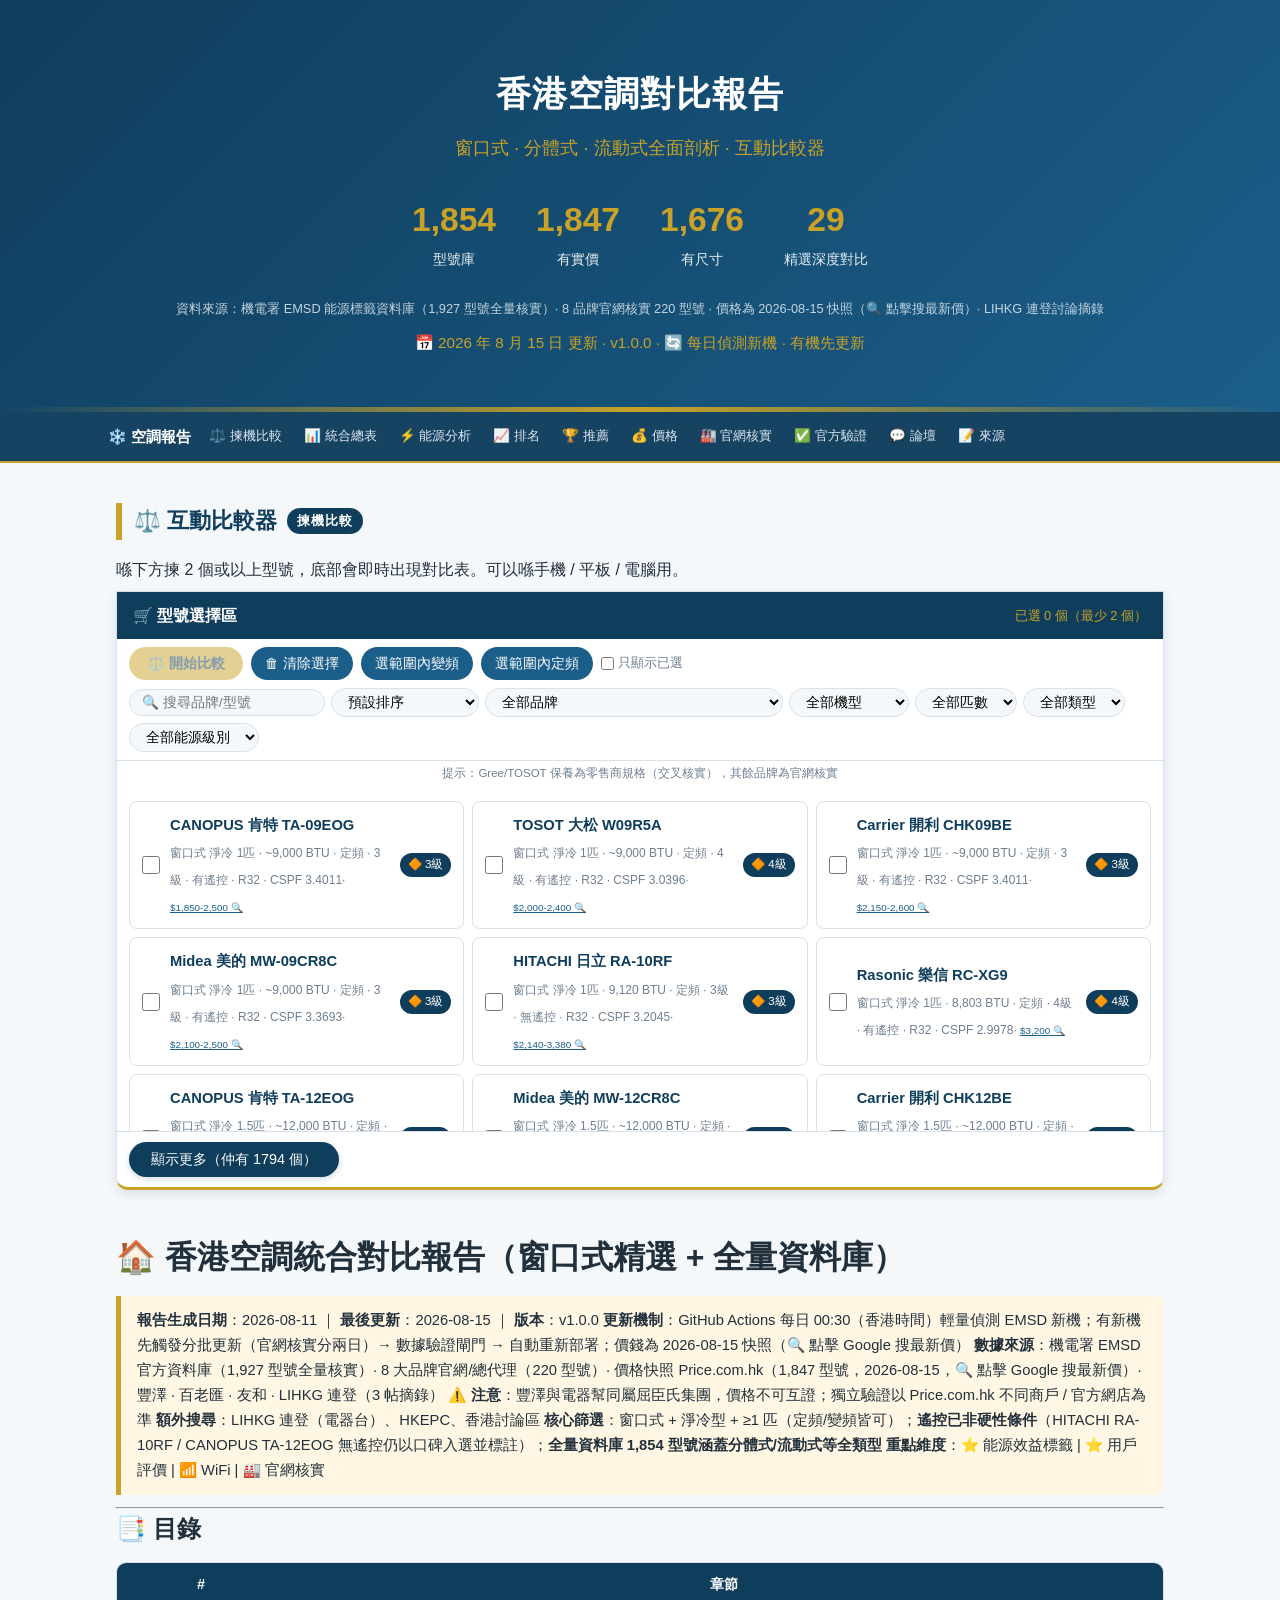
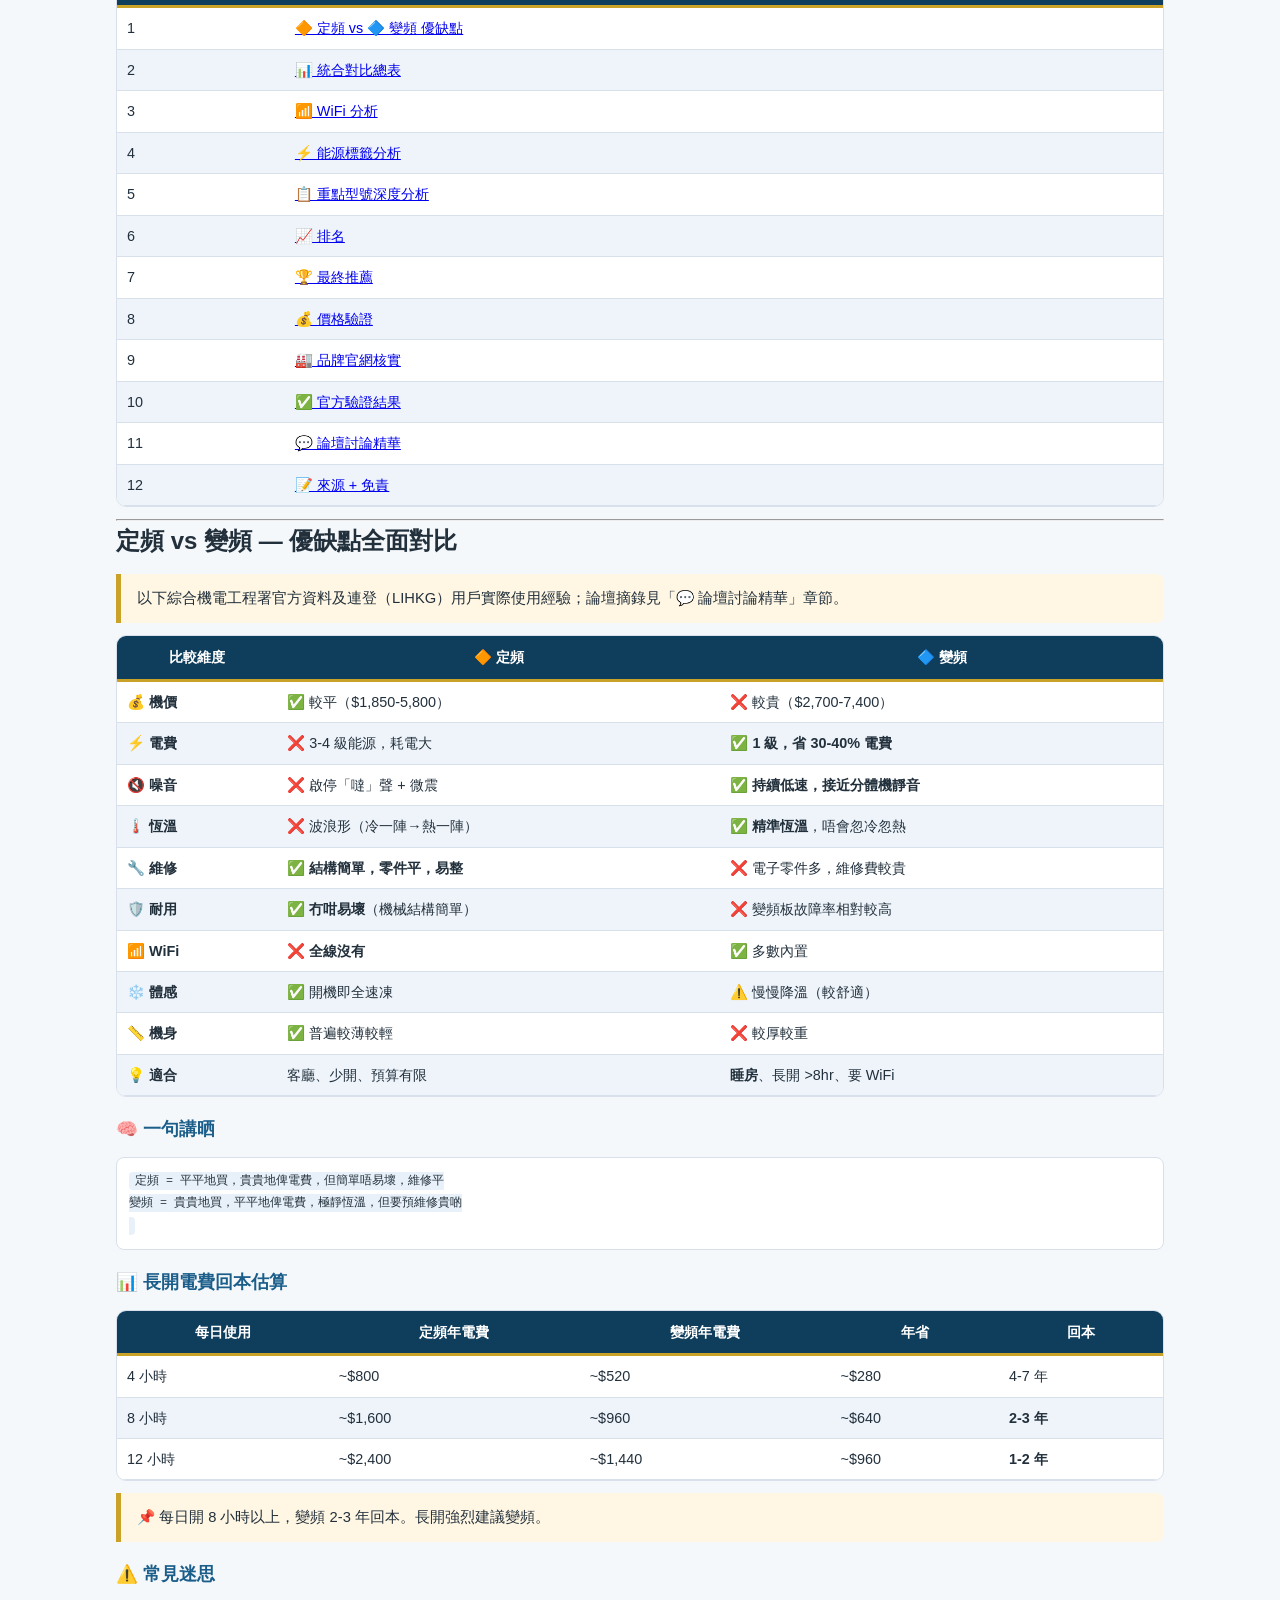
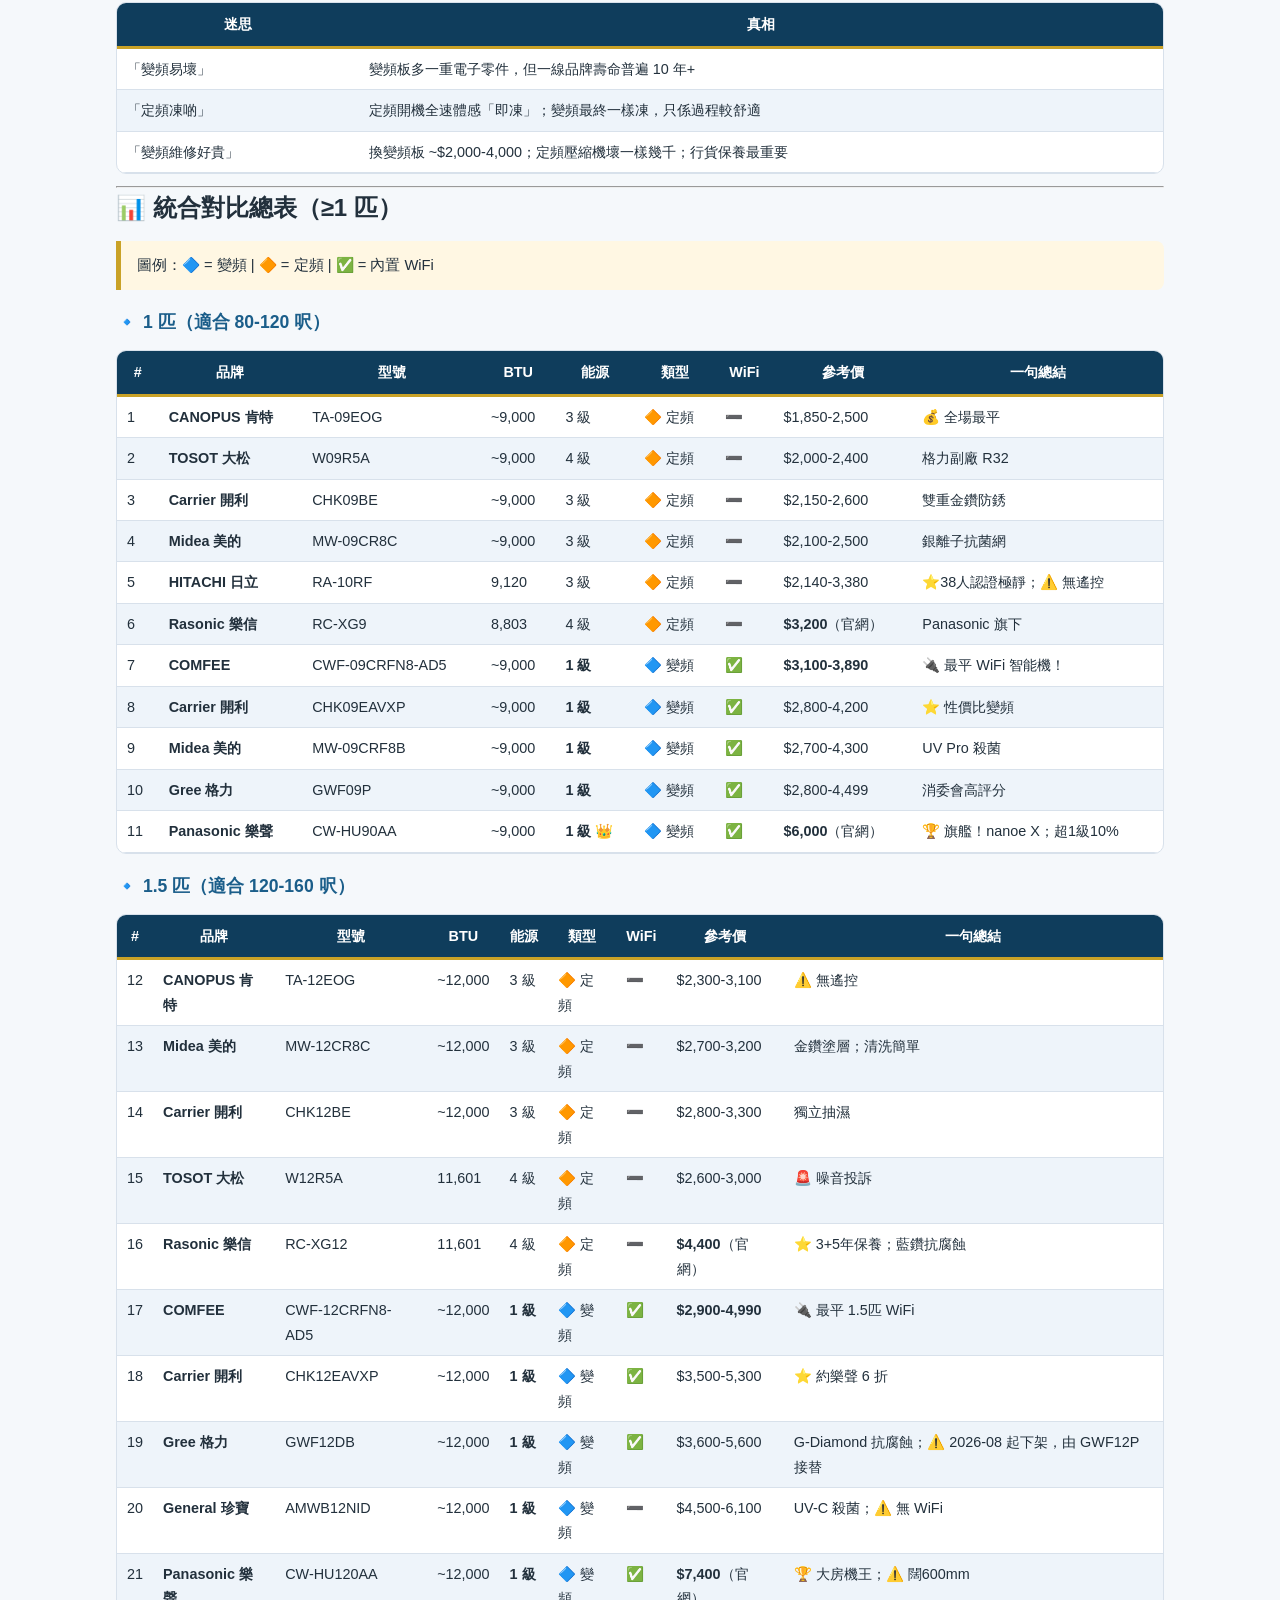
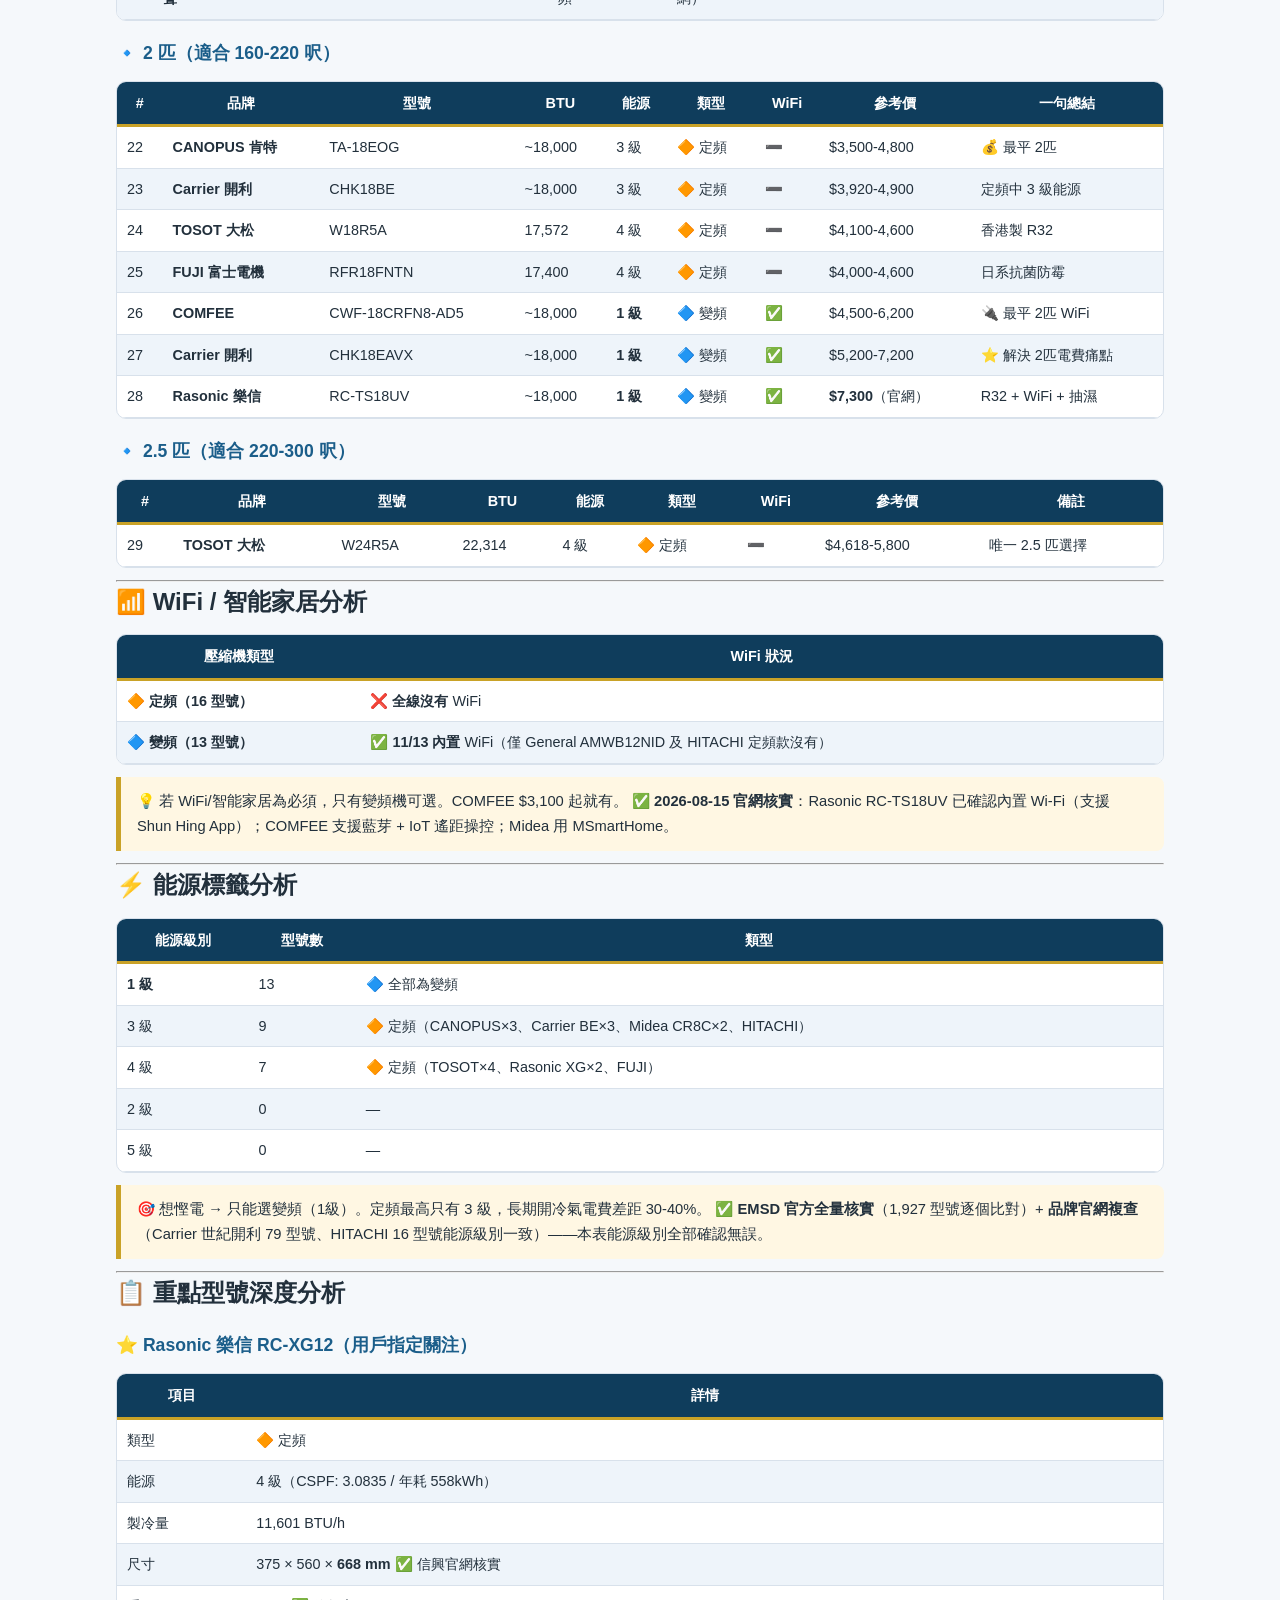
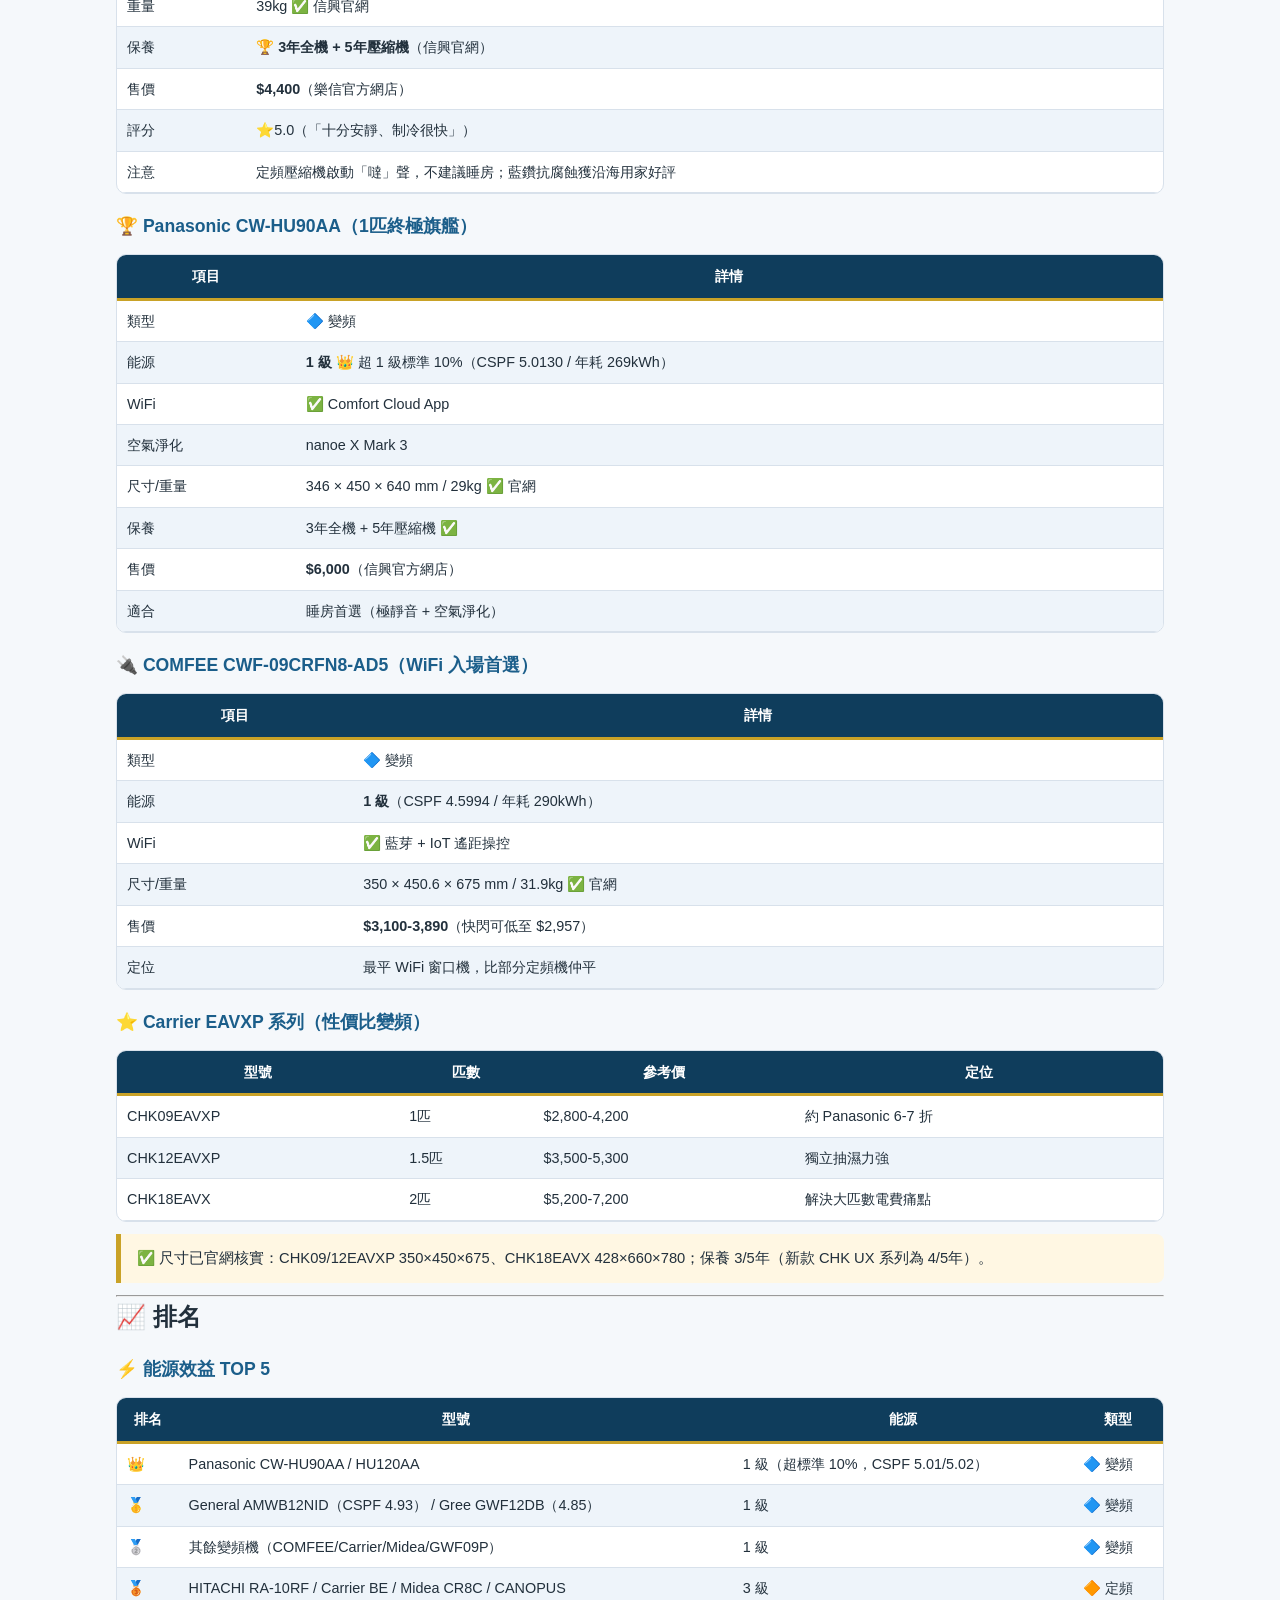
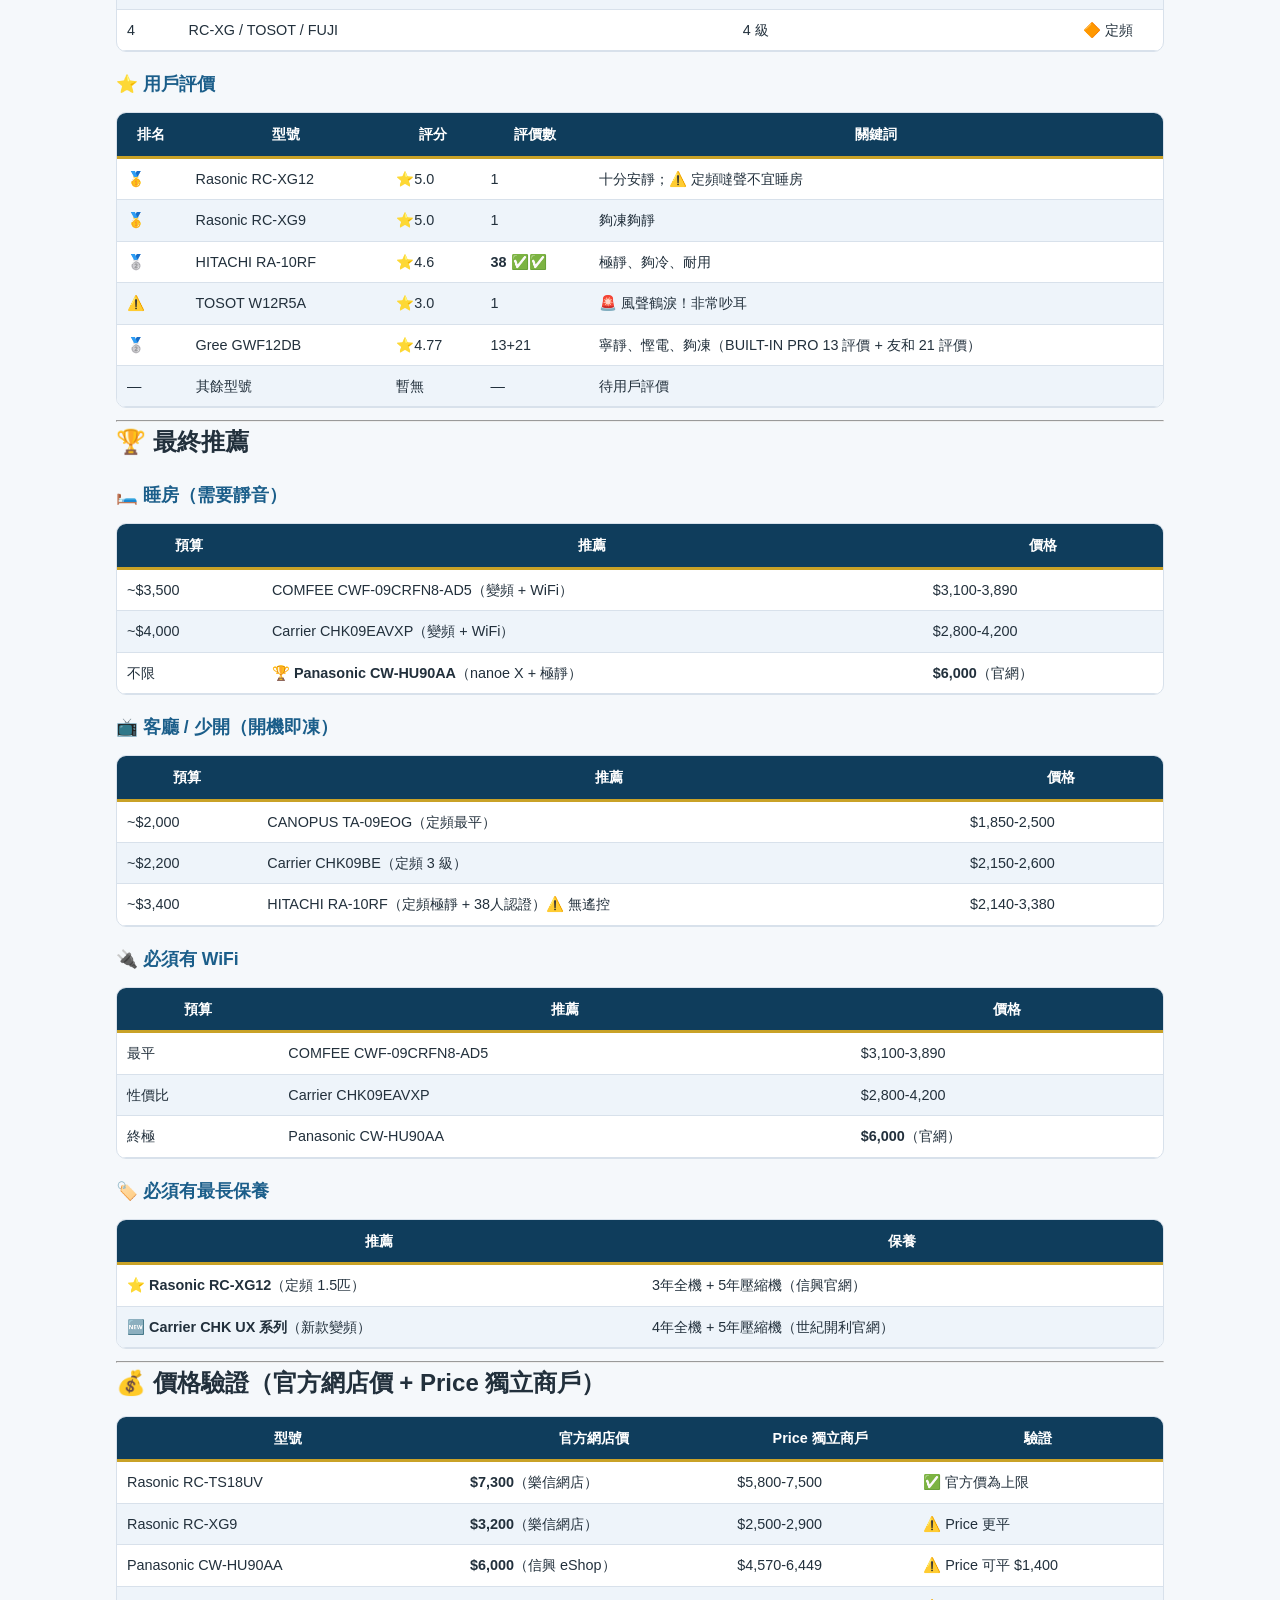
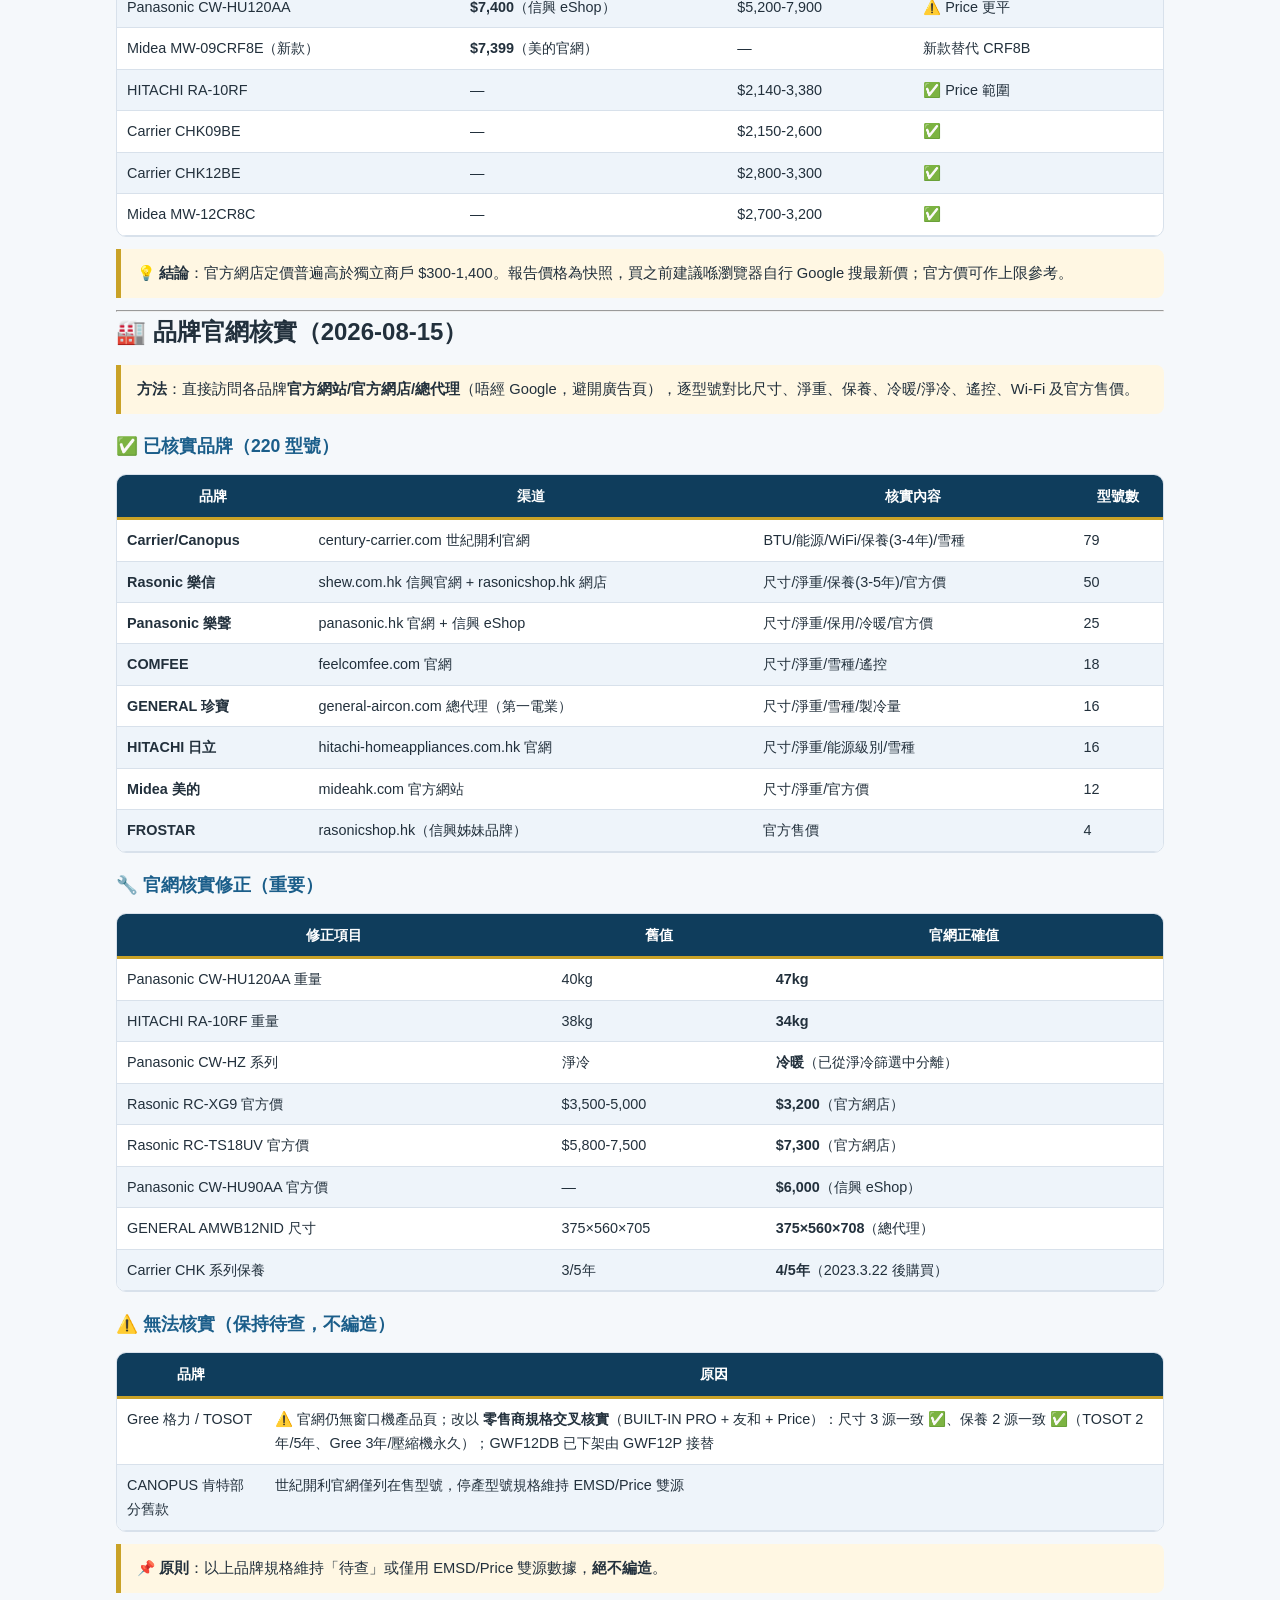
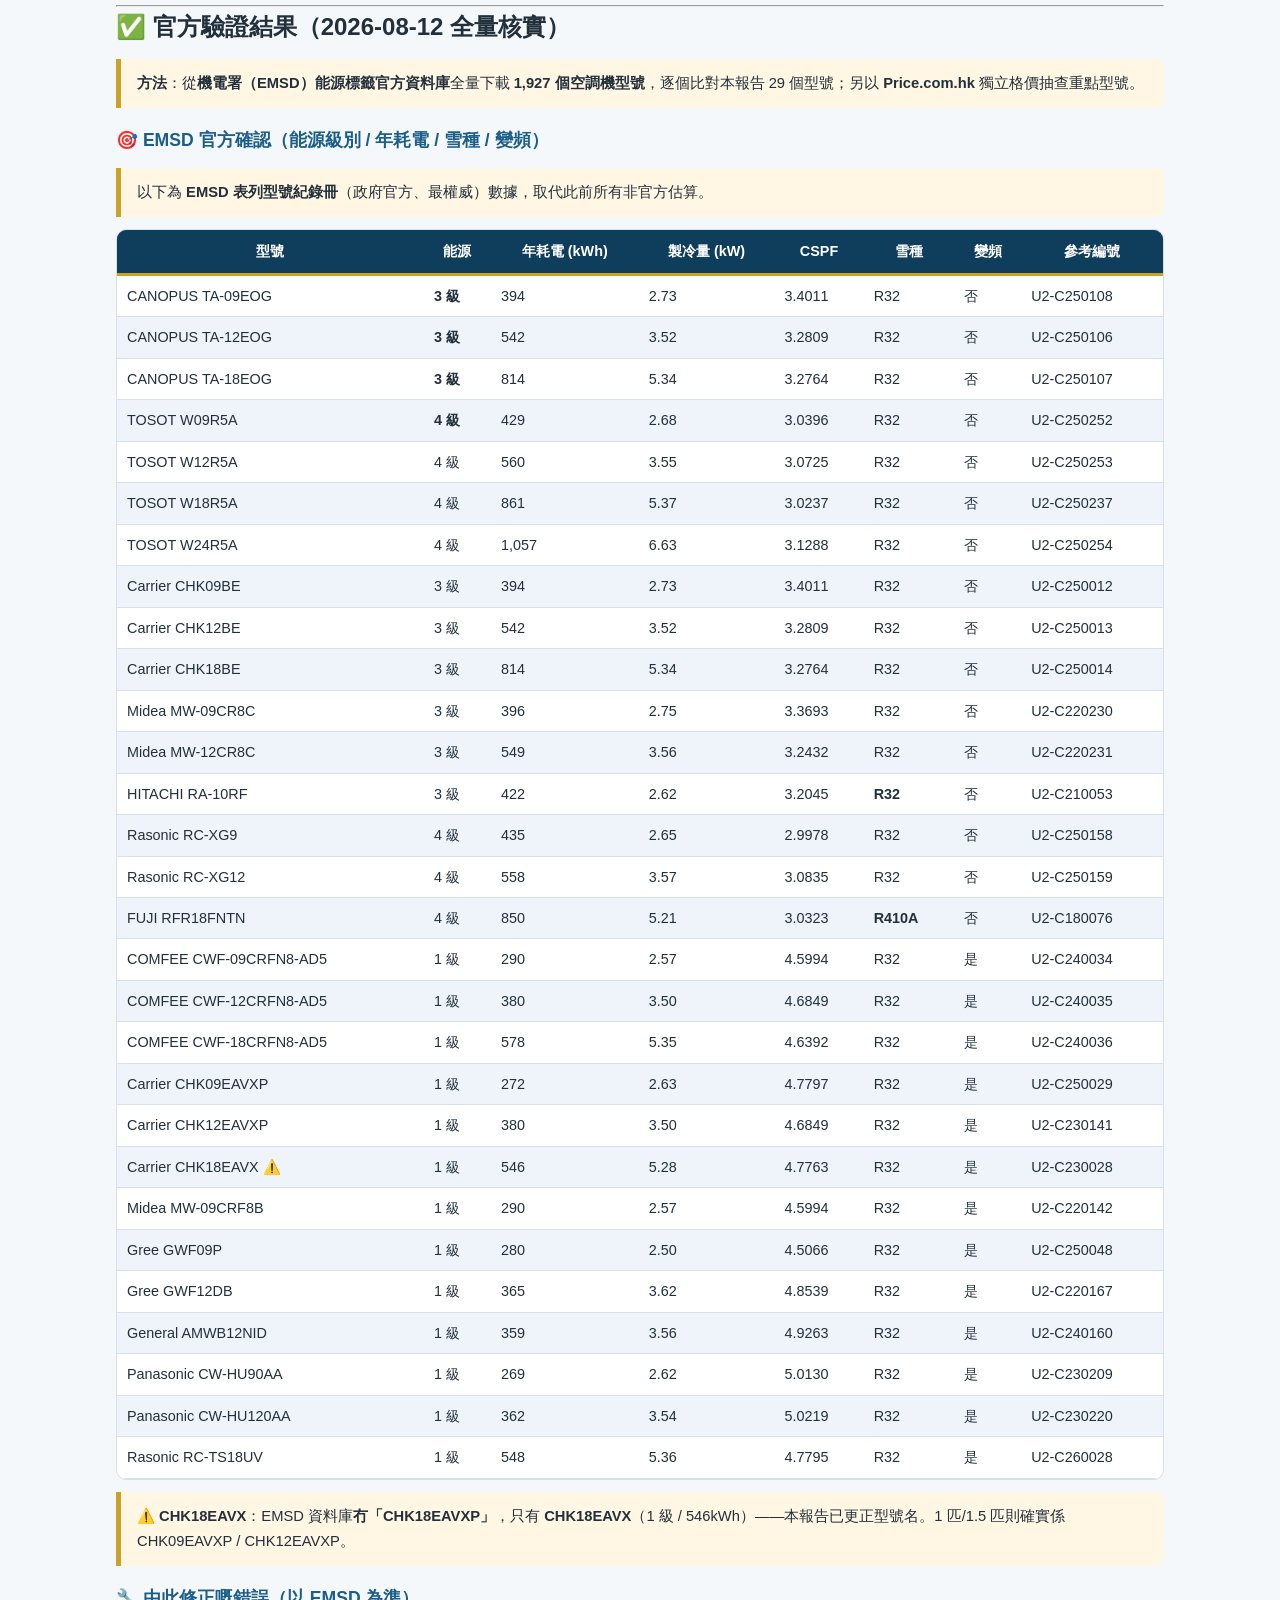
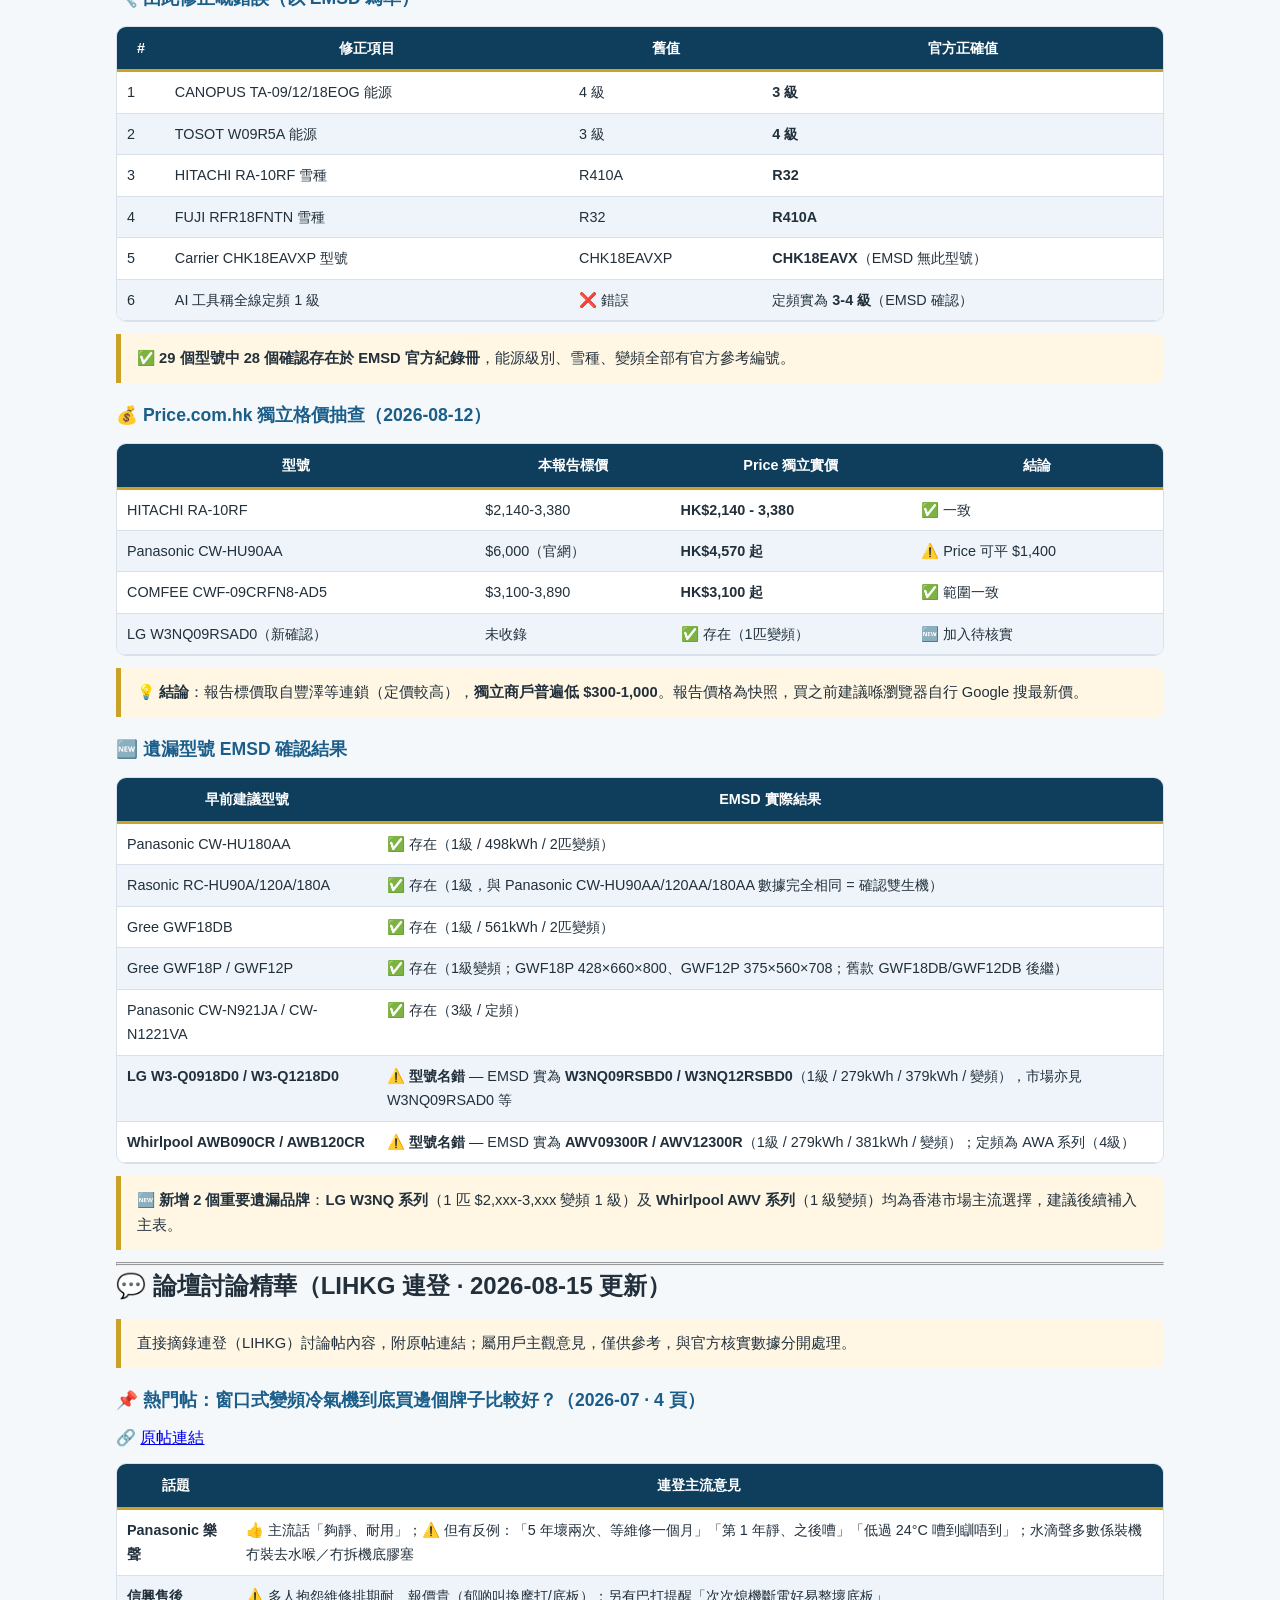
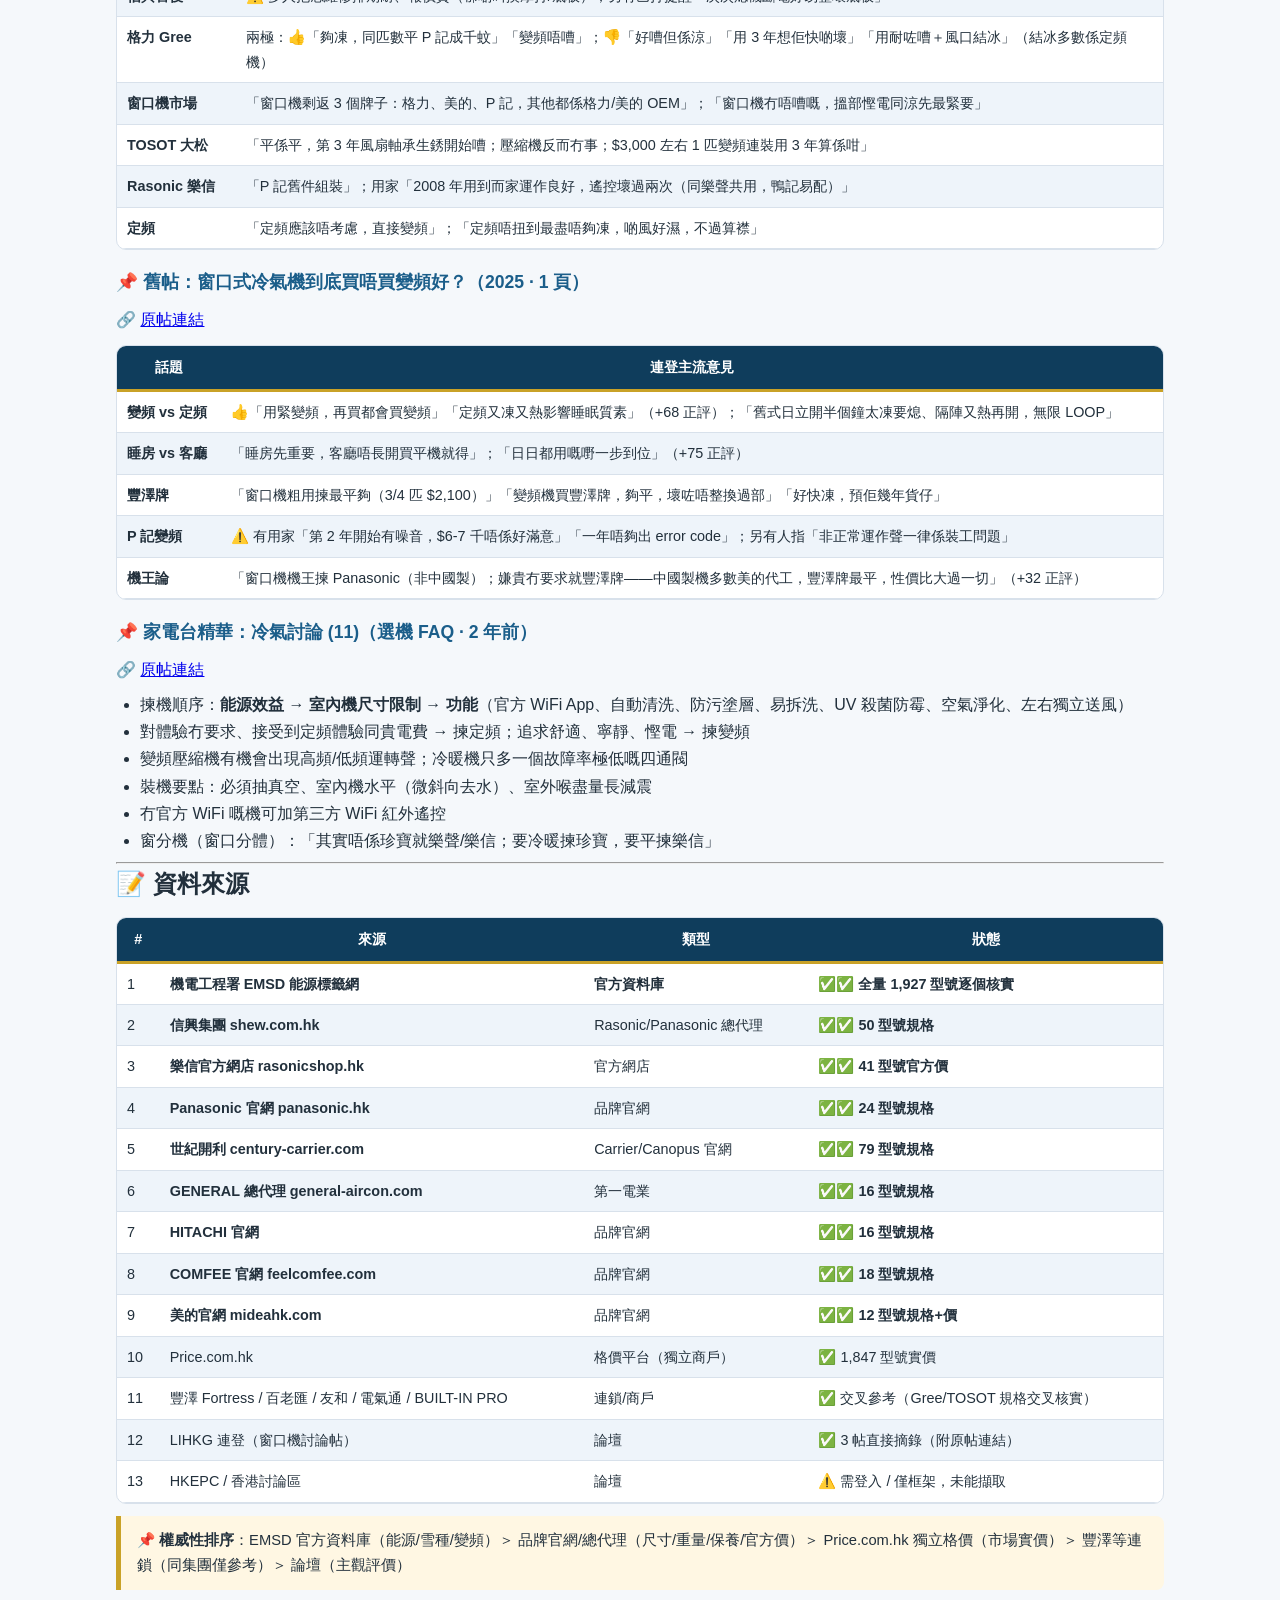
==== commit bc22a2a2: "全面更新說明文件：新策略（價錢快照+Google搜價、每日新機偵測分批更新、網站自動顯示狀態）+ GitHub repo 描述" ====
--- a/空調對比報告.html
+++ b/空調對比報告.html
@@ -318,7 +318,7 @@
 <h1>🏠 香港空調統合對比報告（窗口式精選 + 全量資料庫）</h1>
 <blockquote>
 <p><strong>報告生成日期</strong>：2026-08-11 ｜ <strong>最後更新</strong>：2026-08-15 ｜ <strong>版本</strong>：v1.0.0
-<strong>更新機制</strong>：GitHub Actions 每日 00:30（香港時間）自動抓取 → 數據驗證閘門 → 自動重新部署
+<strong>更新機制</strong>：GitHub Actions 每日 00:30（香港時間）輕量偵測 EMSD 新機；有新機先觸發分批更新（官網核實分兩日）→ 數據驗證閘門 → 自動重新部署；價錢為 2026-08-15 快照（🔍 點擊 Google 搜最新價）
 <strong>數據來源</strong>：機電署 EMSD 官方資料庫（1,927 型號全量核實）· 8 大品牌官網/總代理（220 型號）· 價格快照 Price.com.hk（1,847 型號，2026-08-15，🔍 點擊 Google 搜最新價）· 豐澤 · 百老匯 · 友和 · LIHKG 連登（3 帖摘錄）
 <strong>⚠️ 注意</strong>：豐澤與電器幫同屬屈臣氏集團，價格不可互證；獨立驗證以 Price.com.hk 不同商戶 / 官方網店為準
 <strong>額外搜尋</strong>：LIHKG 連登（電器台）、HKEPC、香港討論區
@@ -2192,6 +2192,29 @@
 </blockquote>
 <hr />
 <h2>📅 更新日誌</h2>
+<h3>2026-08-16 — 策略調整</h3>
+<table>
+<thead>
+<tr>
+<th>類別</th>
+<th>內容</th>
+</tr>
+</thead>
+<tbody>
+<tr>
+<td>🔢 價錢</td>
+<td>價格保持 2026-08-15 快照（唔頻繁更新）；點擊 🔍 喺用戶瀏覽器 Google 搜完整品牌+型號+價錢</td>
+</tr>
+<tr>
+<td>🔄 更新</td>
+<td>每日 00:30 輕量偵測 EMSD 新機；有新機先觸發分批更新（官網核實分兩日）；冇新機唔更新內容</td>
+</tr>
+<tr>
+<td>🆕 新機</td>
+<td>新機偵測自動入庫，網頁顯示「🆕 最近新上市」；網站封面/頁腳自動顯示更新狀態</td>
+</tr>
+</tbody>
+</table>
 <h3>2026-08-15 — 網站全面升級</h3>
 <table>
 <thead>
@@ -2236,7 +2259,7 @@
 <li>Carrier 2 匹變頻型號經 EMSD 確認應為 <strong>CHK18EAVX</strong>（報告原文 CHK18EAVXP 為誤）</li>
 <li>「論壇討論精華」為 LIHKG 用戶主觀意見摘錄，不代表本報告立場</li>
 <li>本報告由 AI 輔助製作（DeepSeek），關鍵數據已盡量經官方核實，惟仍可能有錯漏</li>
-<li>每日自動更新（00:30 HKT）後以最新版本為準；抓取異常時驗證閘門會保留上一版數據</li>
+<li>新機偵測每日 00:30 HKT 進行；價錢為 2026-08-15 快照，以商戶實時報價為準；抓取異常時驗證閘門會保留上一版數據</li>
 <li>本報告僅供選購參考，不構成任何購買建議</li>
 </ol>
 </div>
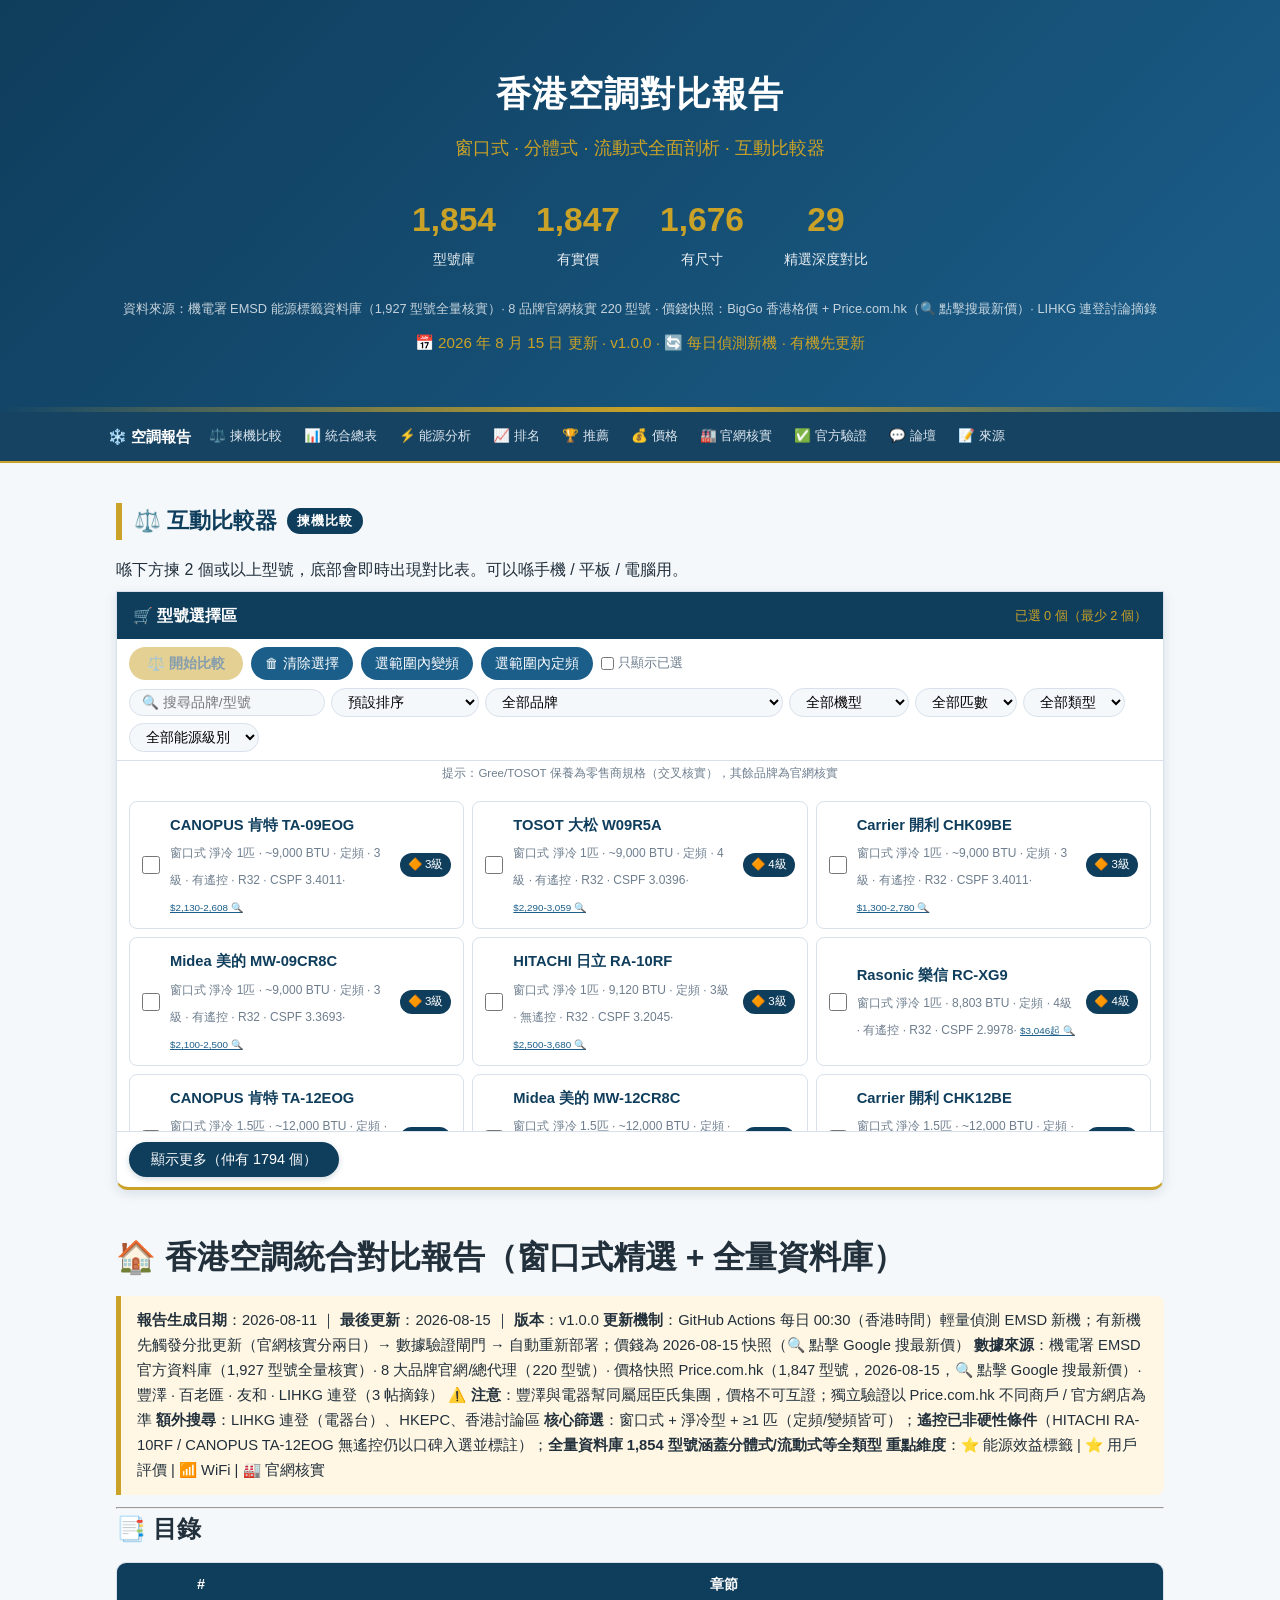
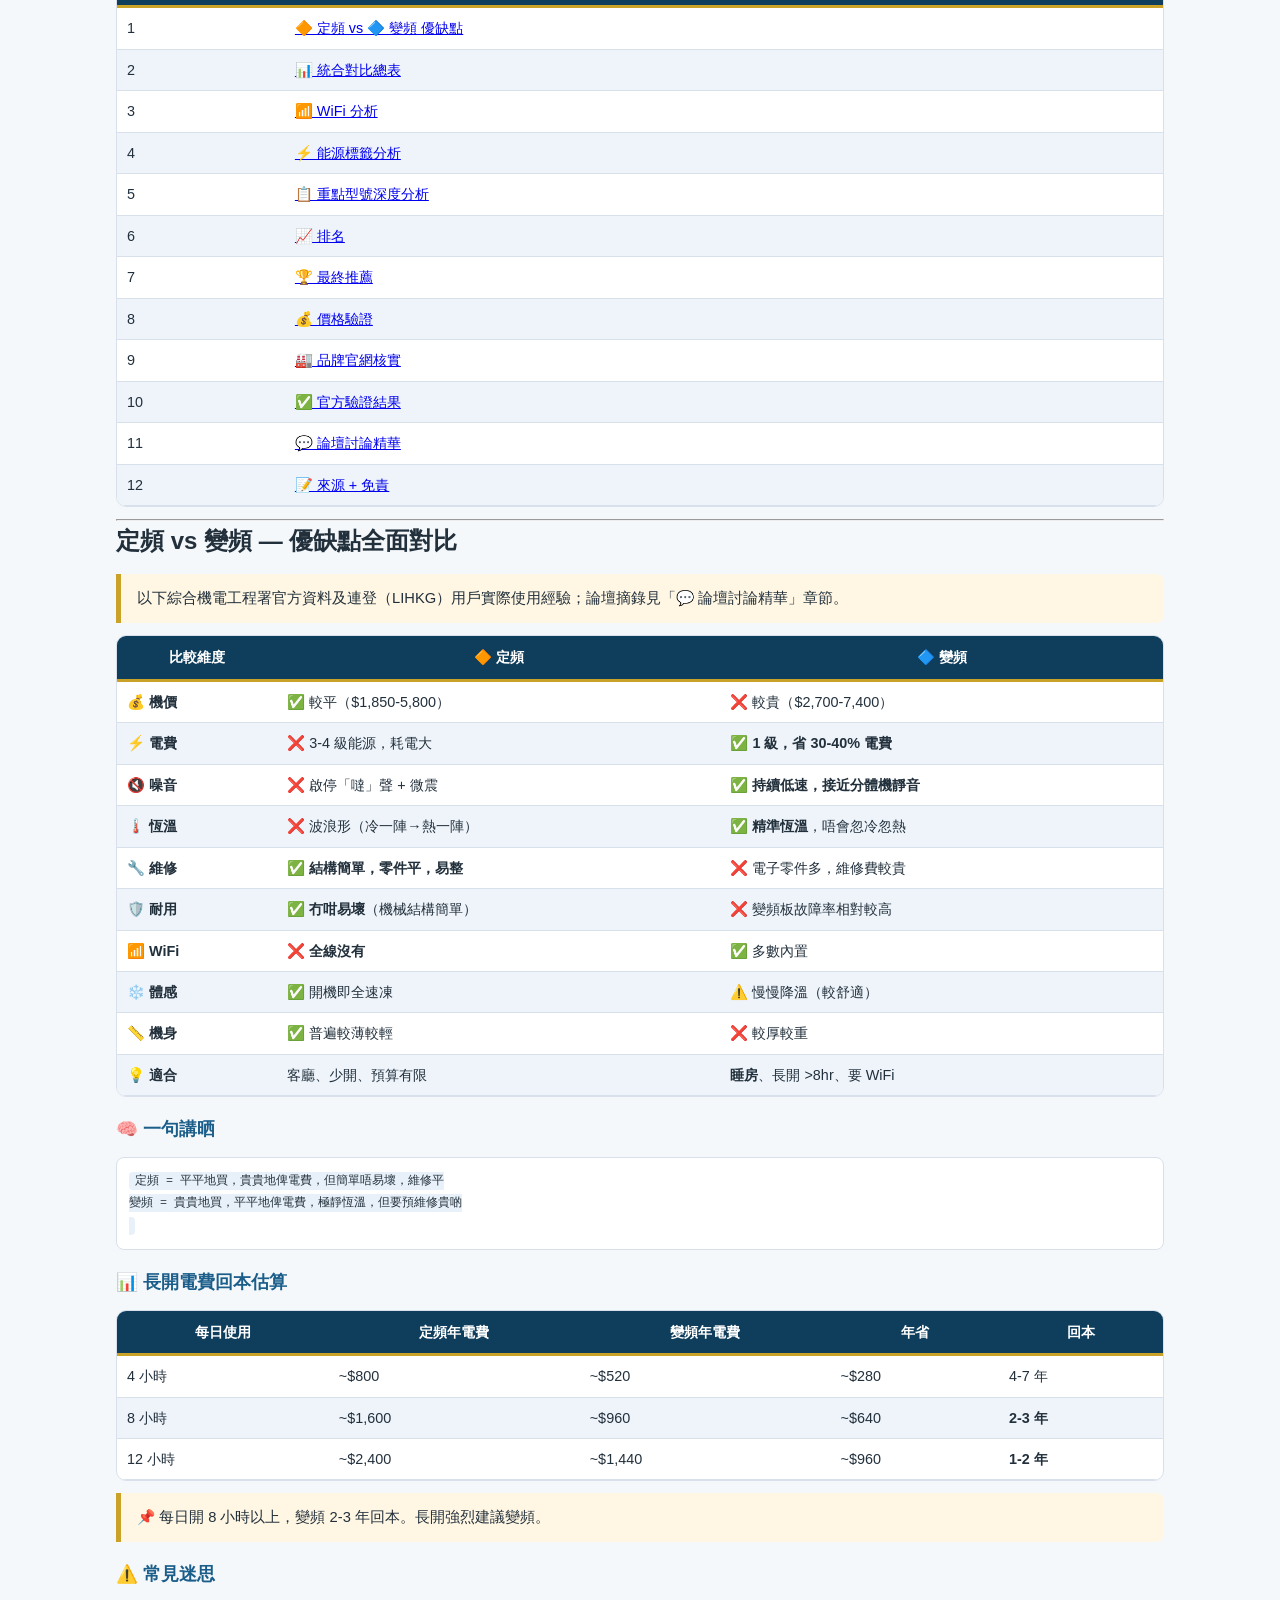
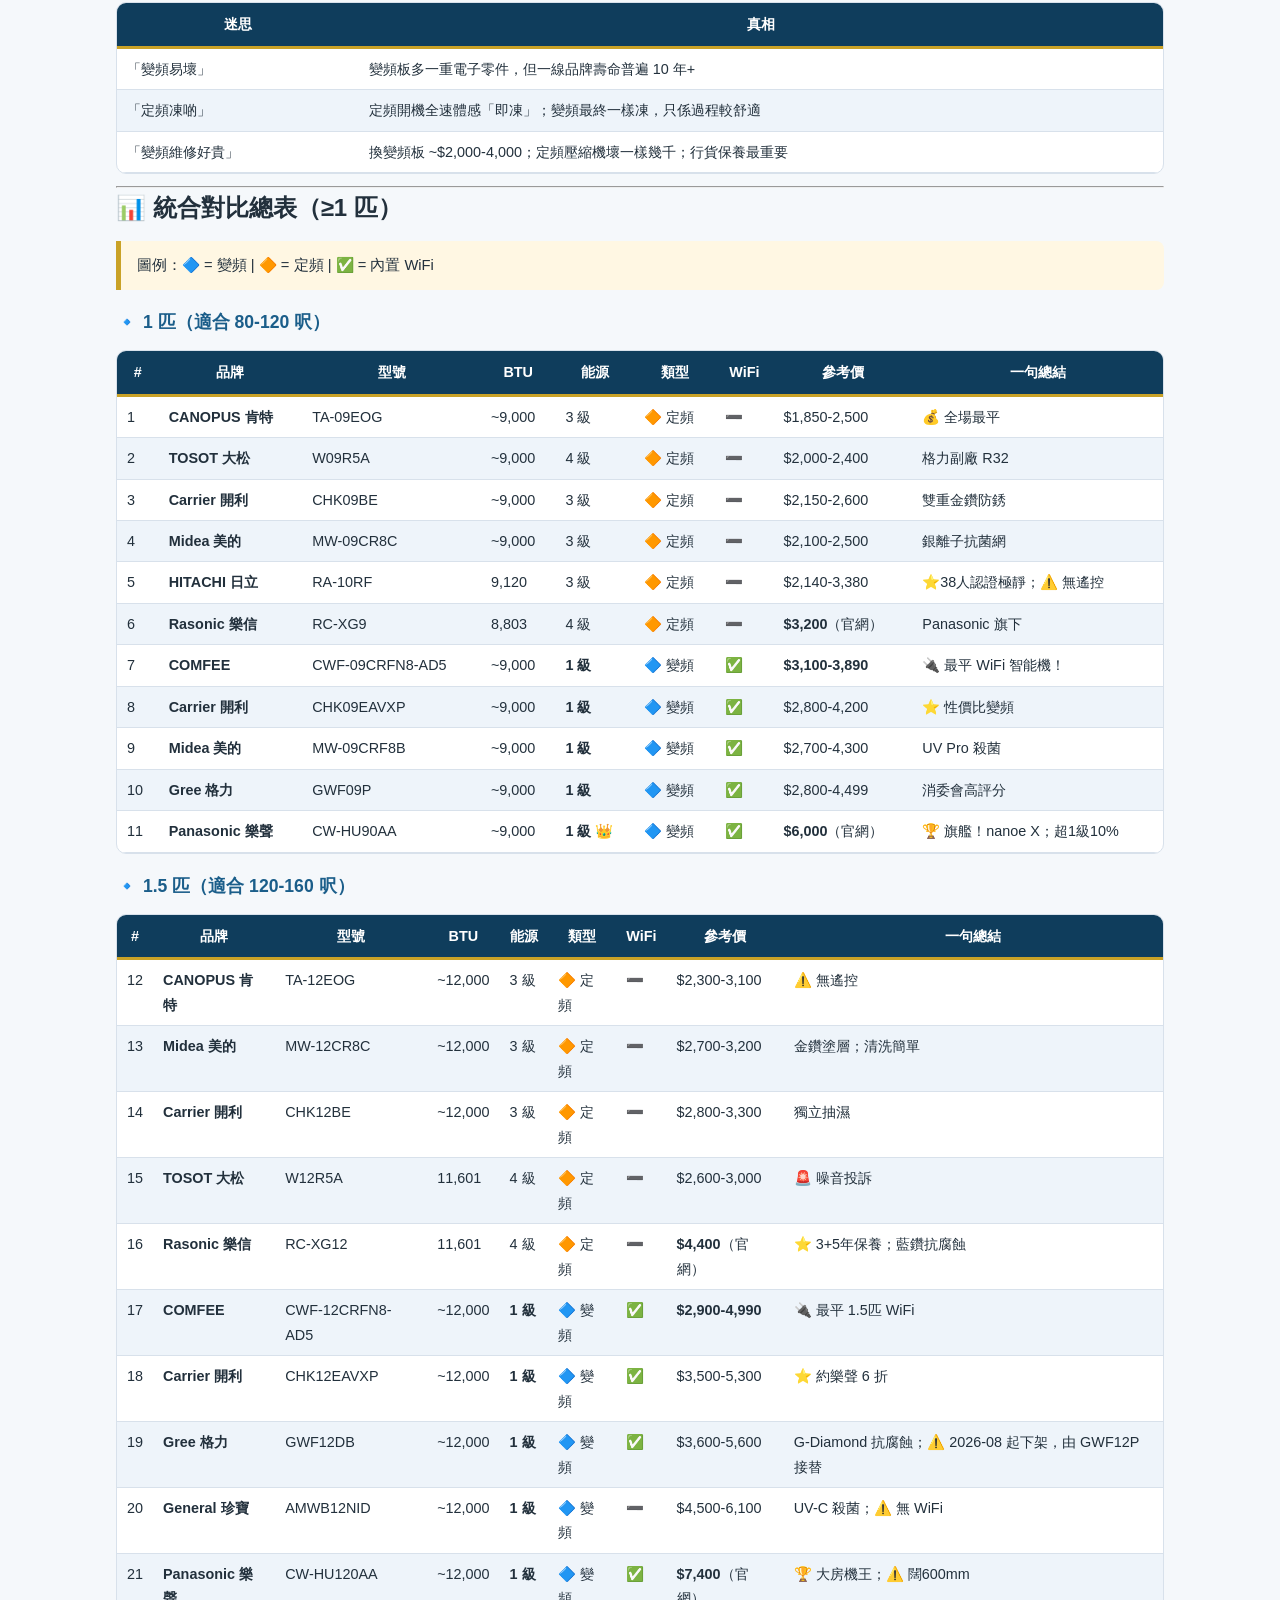
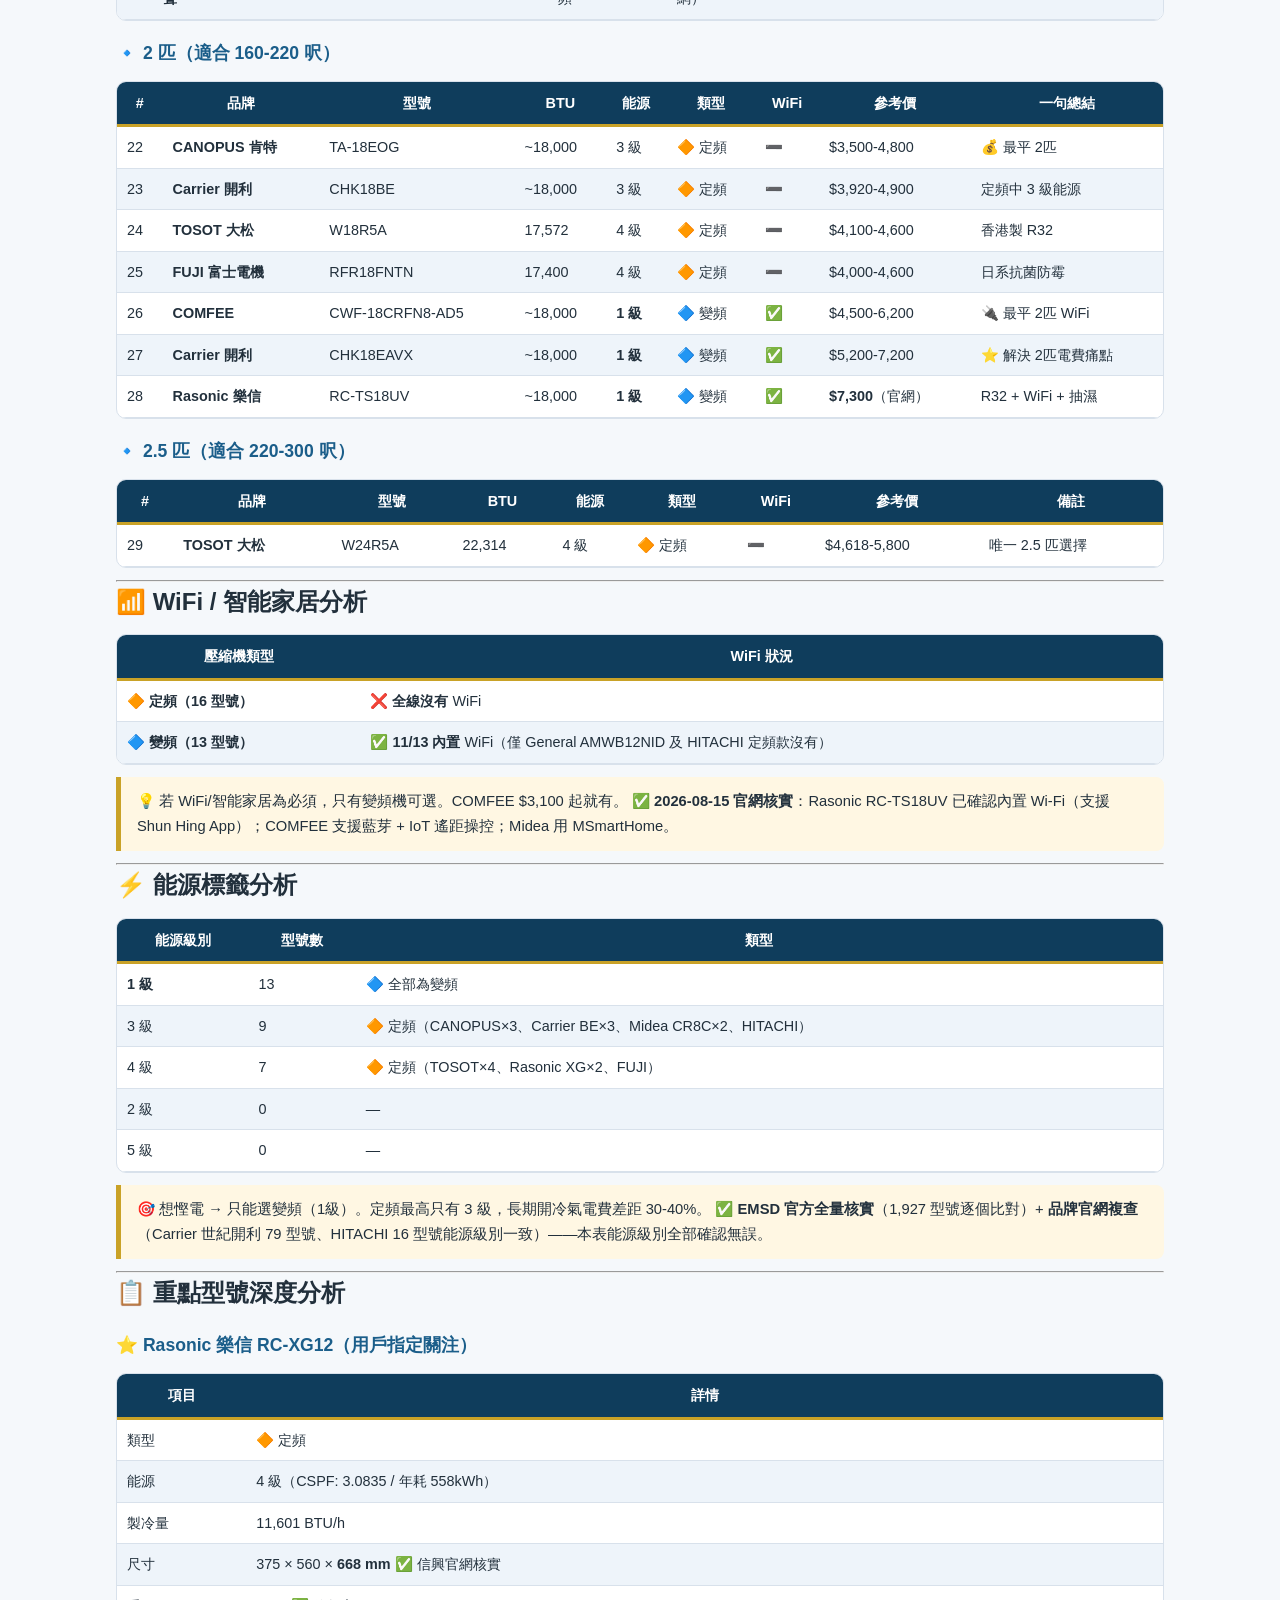
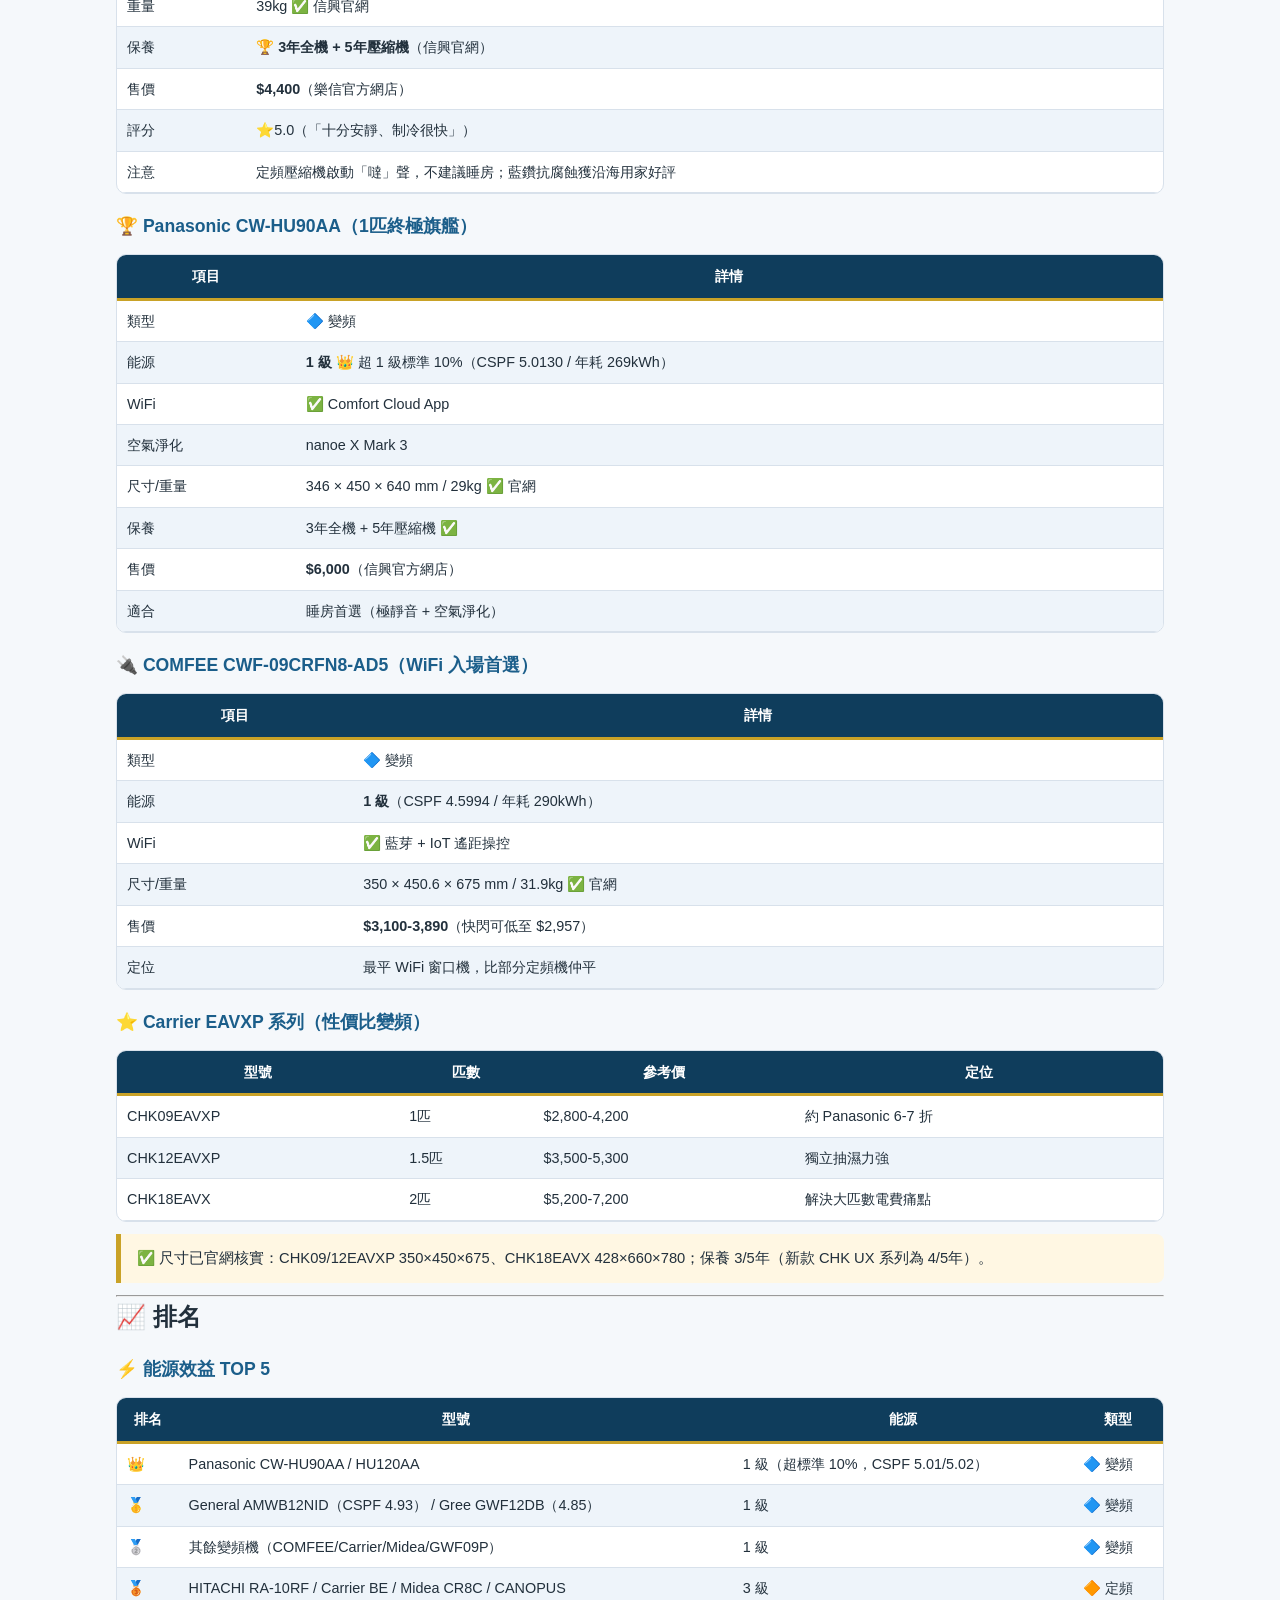
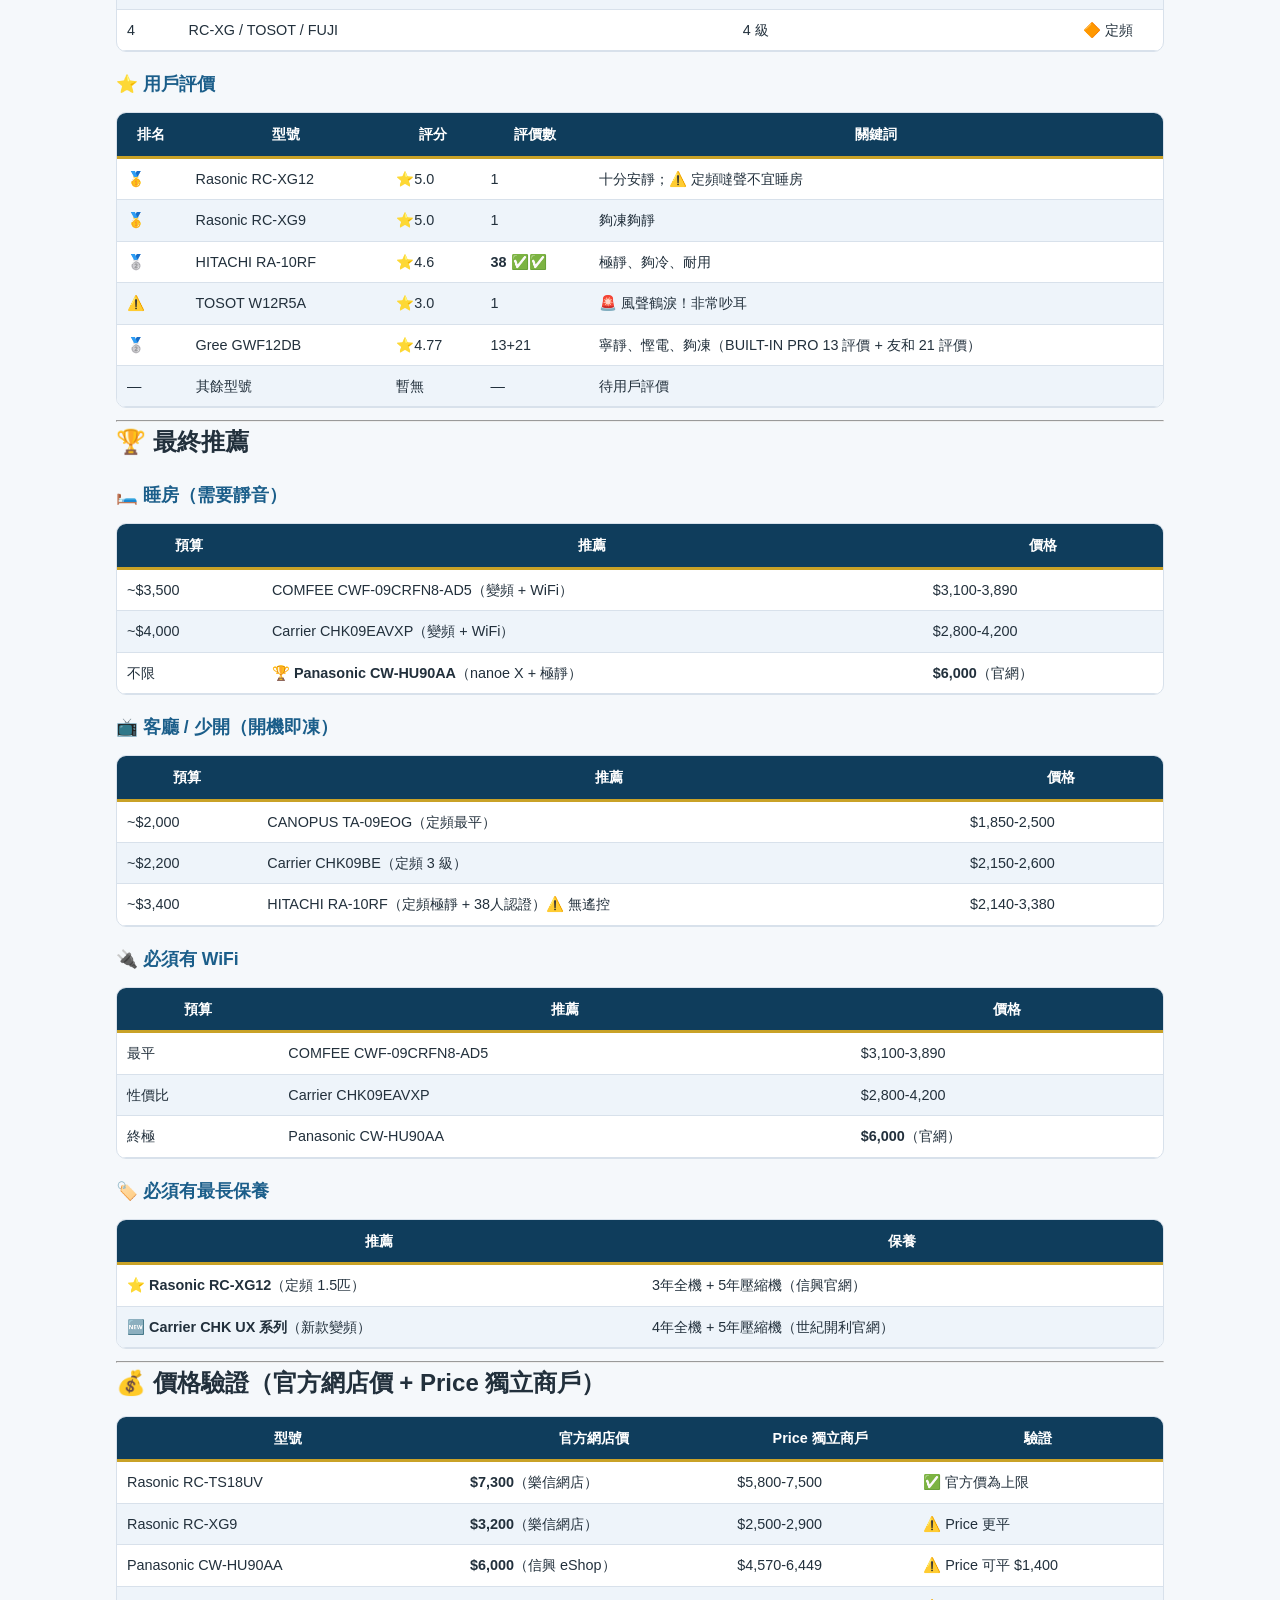
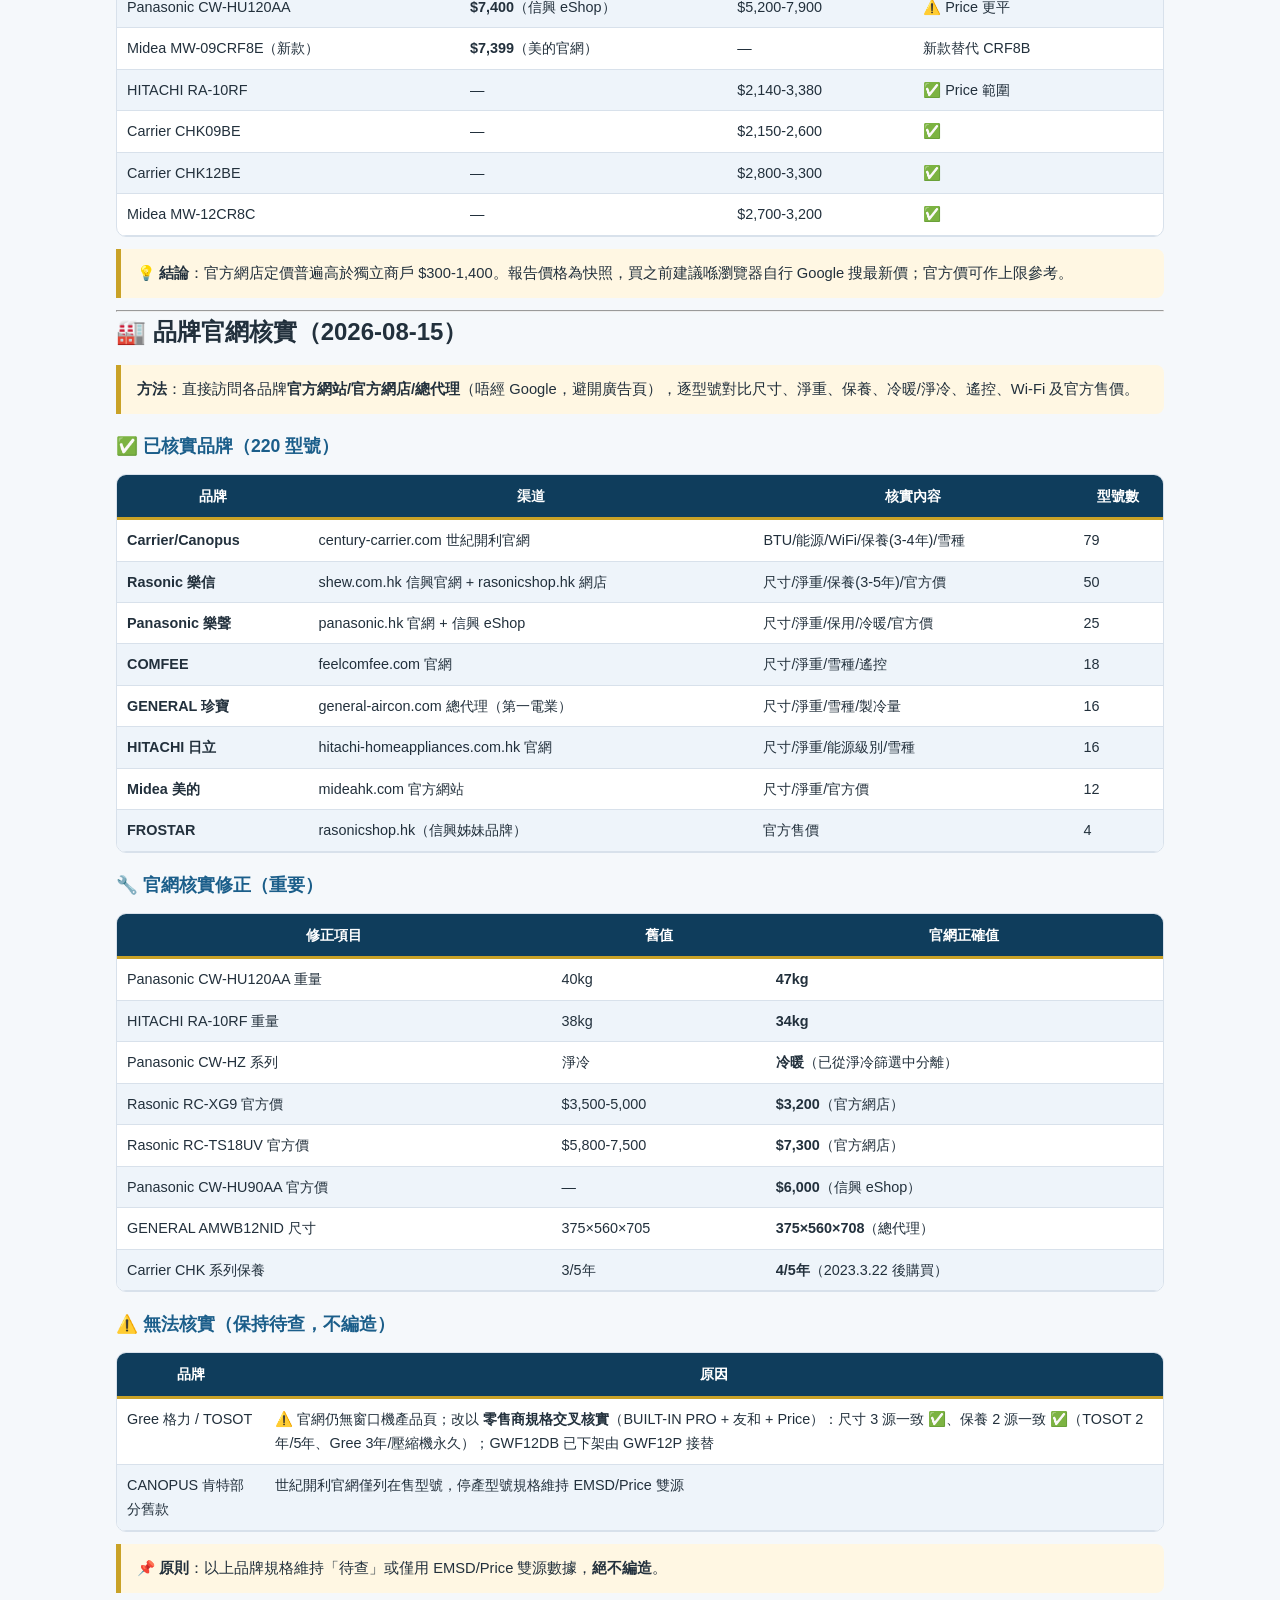
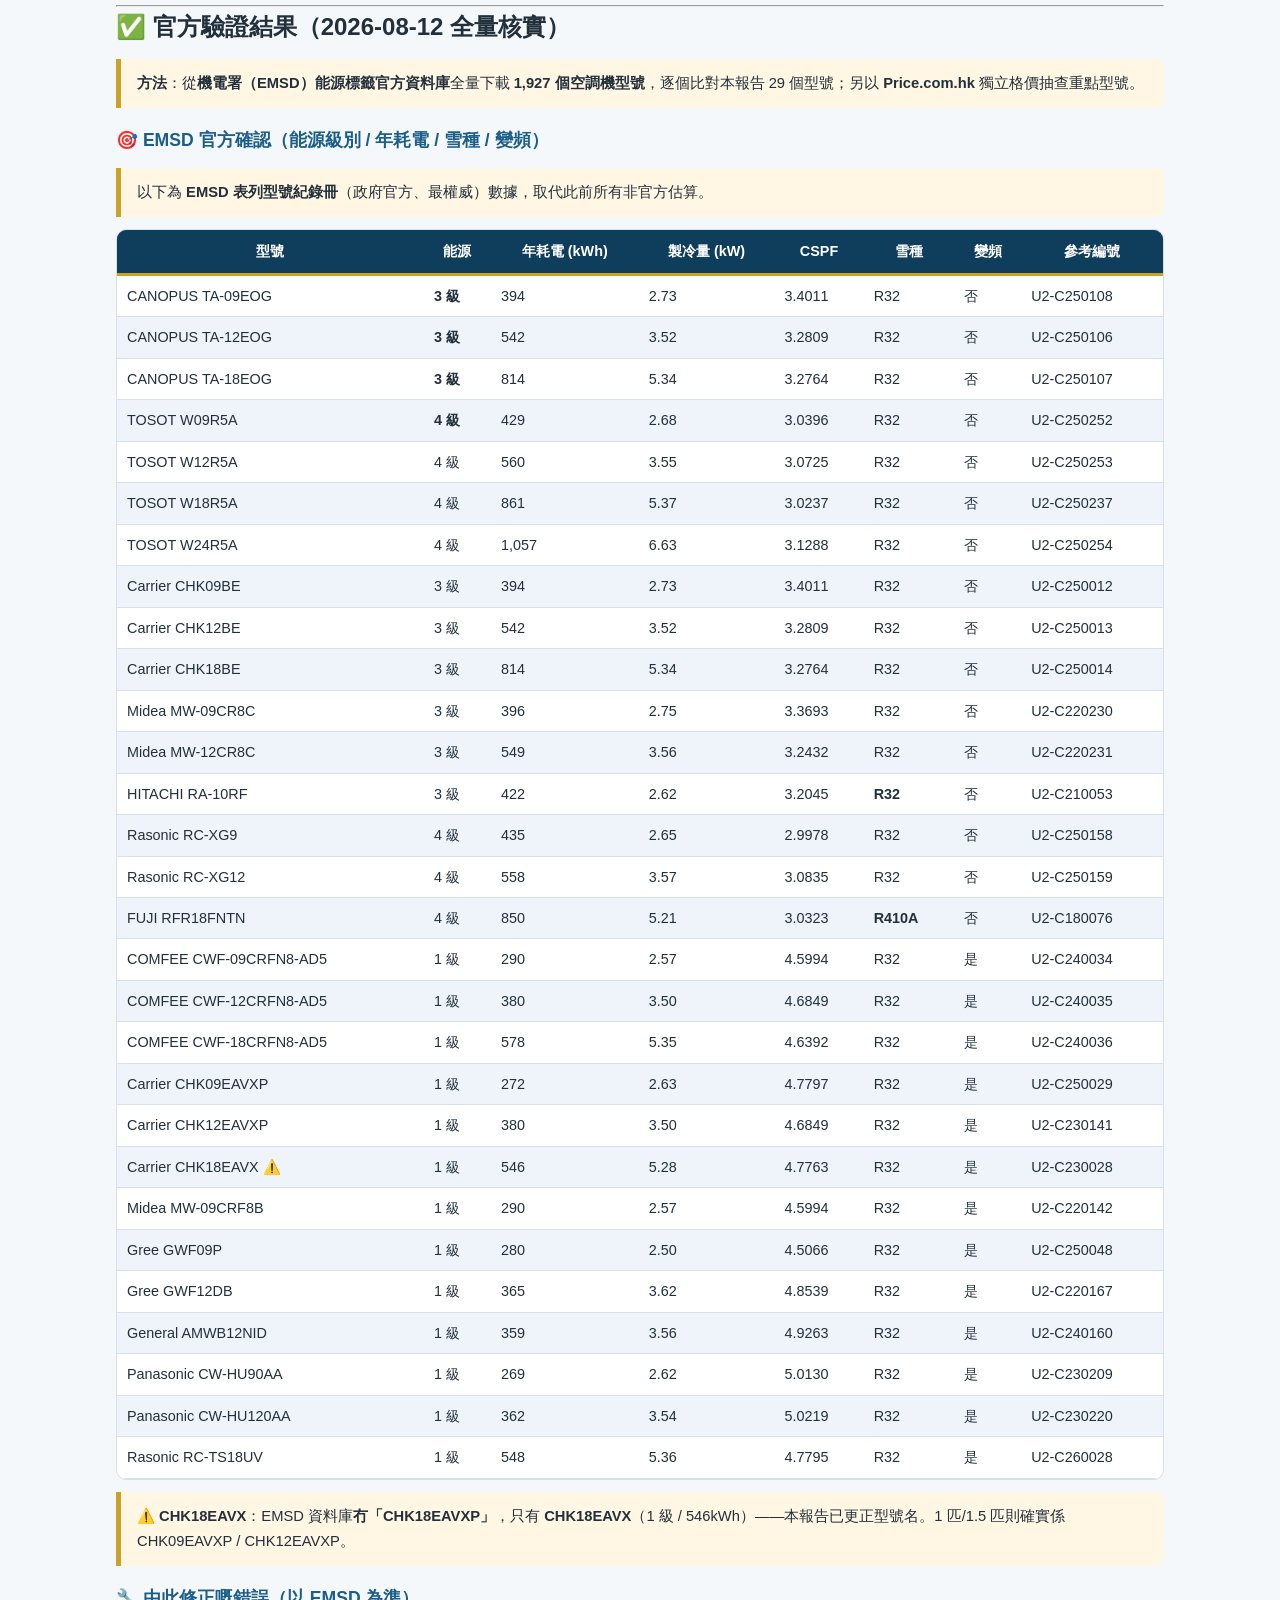
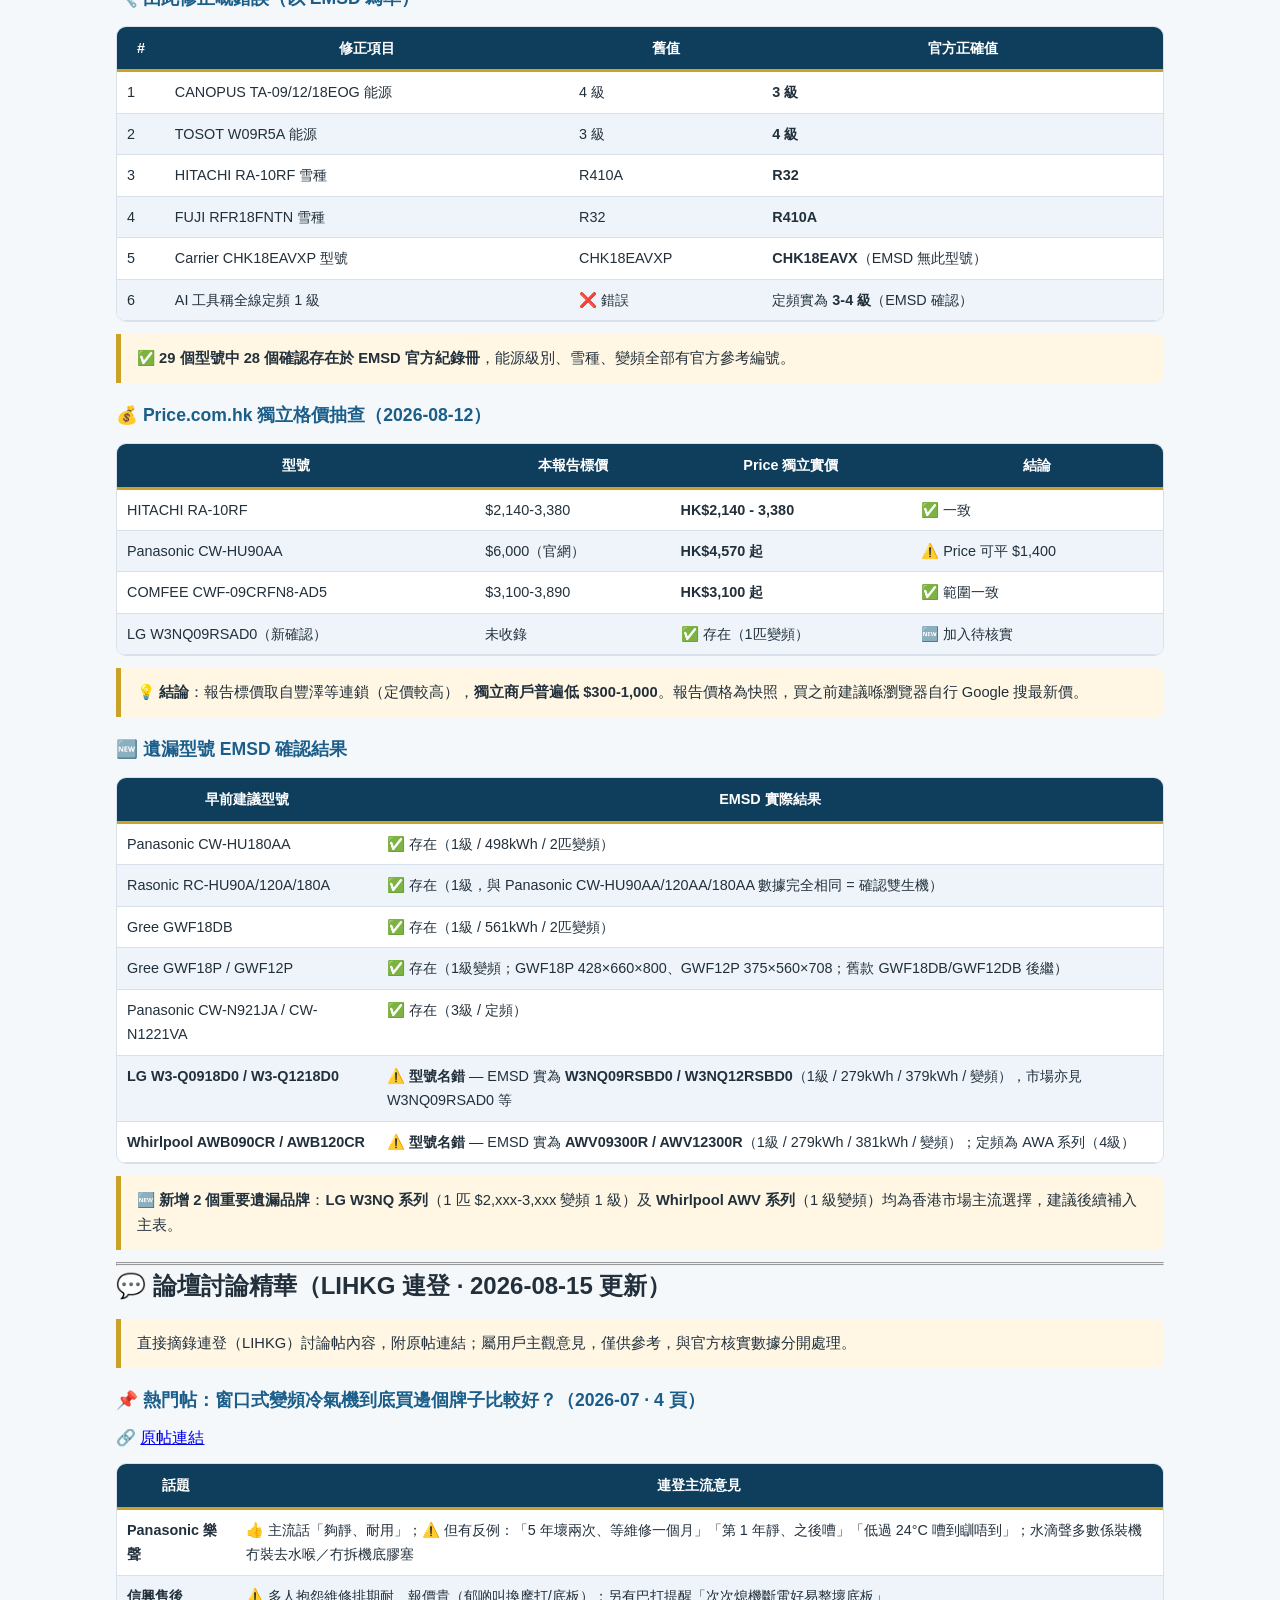
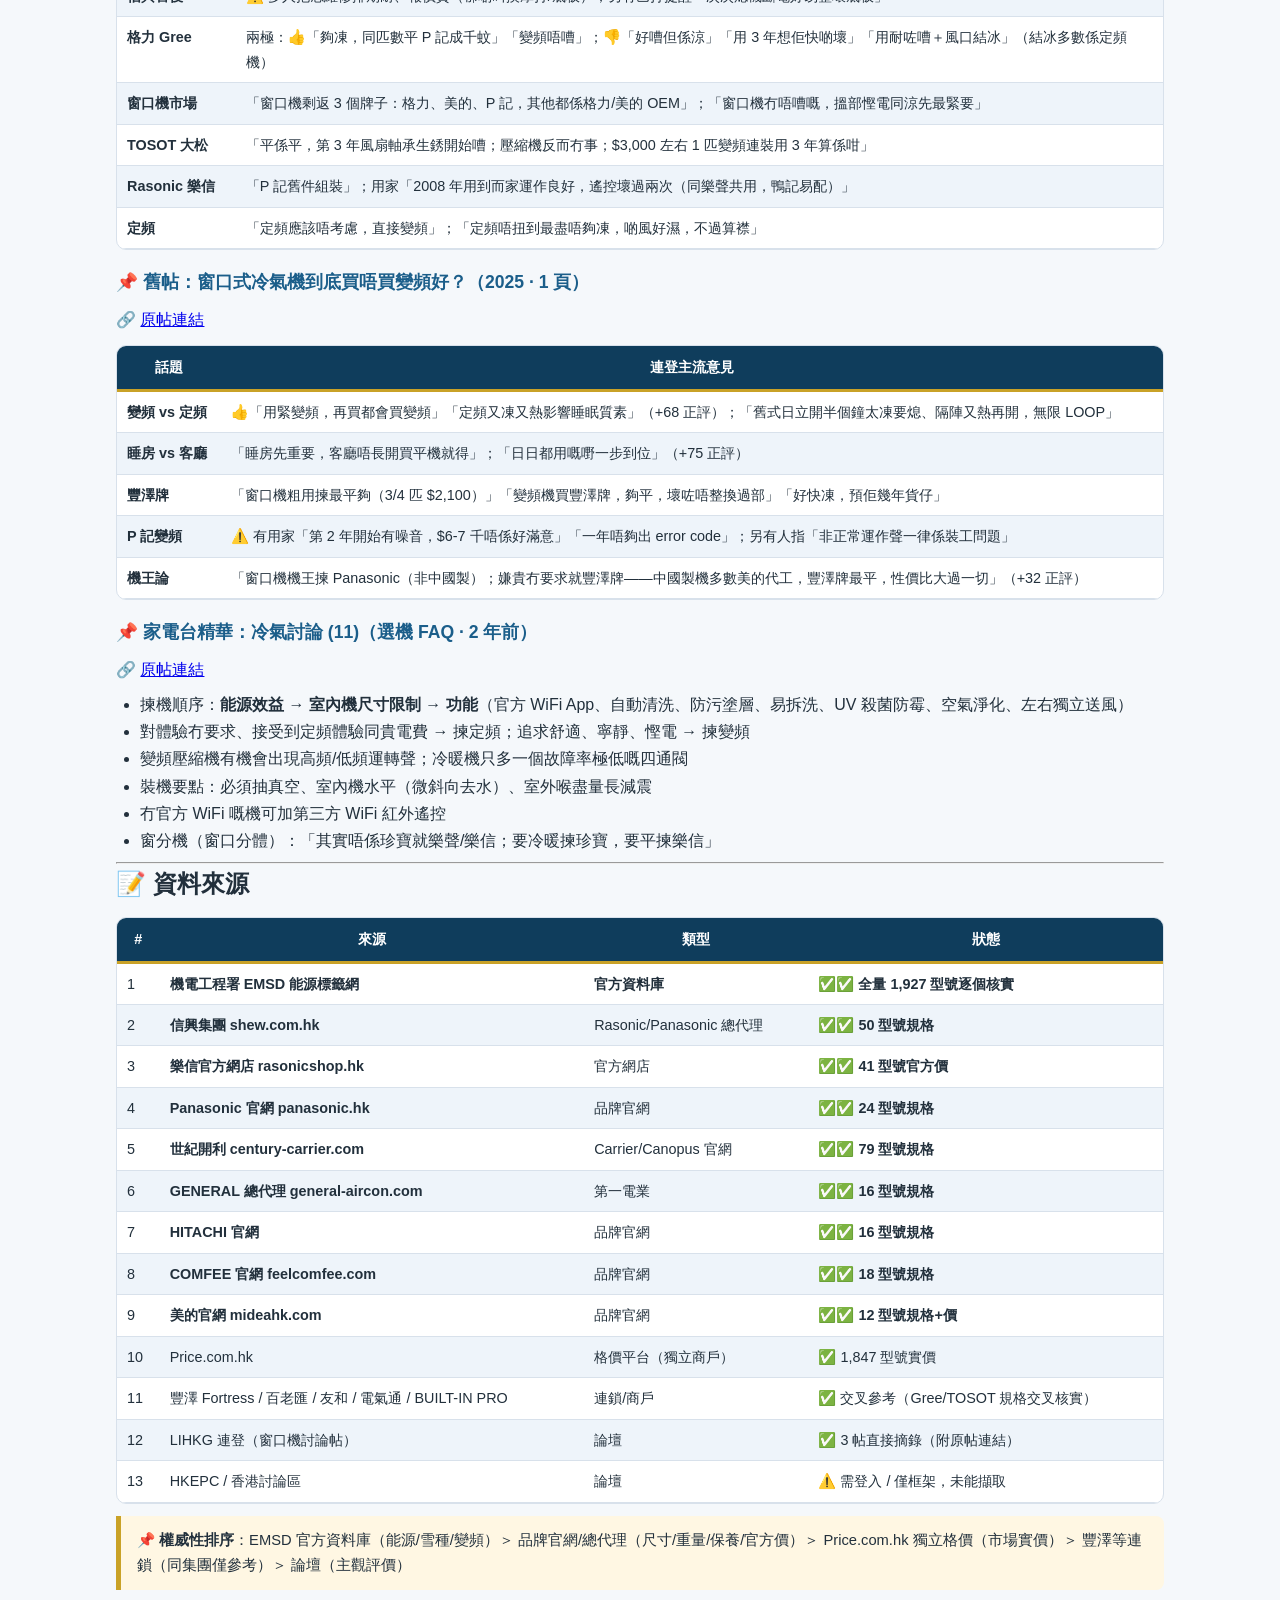
==== commit 2d2828ed: "新增 BigGo 香港格價數據源：多商戶報價（替代被 Cloudflare 攔截嘅 Price.com.hk）；核心 25 型號種子價 + 每月分批更新機制" ====
--- a/空調對比報告.html
+++ b/空調對比報告.html
@@ -227,7 +227,7 @@
       <div><div class="n" id="statSize">-</div><div class="l">有尺寸</div></div>
       <div><div class="n">29</div><div class="l">精選深度對比</div></div>
     </div>
-    <div class="src">資料來源：機電署 EMSD 能源標籤資料庫（1,927 型號全量核實）· 8 品牌官網核實 220 型號 · 價格為 2026-08-15 快照（🔍 點擊搜最新價）· LIHKG 連登討論摘錄</div>
+    <div class="src">資料來源：機電署 EMSD 能源標籤資料庫（1,927 型號全量核實）· 8 品牌官網核實 220 型號 · 價錢快照：BigGo 香港格價 + Price.com.hk（🔍 點擊搜最新價）· LIHKG 連登討論摘錄</div>
     <div class="date">📅 2026 年 8 月 15 日 更新 · v1.0.0 · 🔄 每日偵測新機 · 有機先更新</div>
   </div>
 </header>
@@ -2210,6 +2210,10 @@
 <td>每日 00:30 輕量偵測 EMSD 新機；有新機先觸發分批更新（官網核實分兩日）；冇新機唔更新內容</td>
 </tr>
 <tr>
+<td>💰 價錢</td>
+<td>價錢源新增 <strong>BigGo 香港格價</strong>（多商戶報價平台）；快照每月最多更新一次（分 7 日分批）；月內再有新機等下個月先更新</td>
+</tr>
+<tr>
 <td>🆕 新機</td>
 <td>新機偵測自動入庫，網頁顯示「🆕 最近新上市」；網站封面/頁腳自動顯示更新狀態</td>
 </tr>
@@ -2298,7 +2302,7 @@
 <button id="backTop" onclick="window.scrollTo({top:0,behavior:'smooth'})" title="返回頂部">↑</button>
 
 <script>
-const MODELS = [{"brand": "CANOPUS 肯特", "model": "TA-09EOG", "hp": "1匹", "btu": "~9,000", "type": "定頻", "energy": "3級", "wifi": "➖", "price": "$1,850-2,500", "kwh": "394", "cspf": "3.4011", "kw": "2.73", "gas": "R32", "noise": "待查", "size": "350×451×675", "weight": "~30kg", "warranty": "4/5年", "note": "💰 全場最平", "mount": "窗口式", "mode": "淨冷", "remote": "✅", "pid": "658570"}, {"brand": "TOSOT 大松", "model": "W09R5A", "hp": "1匹", "btu": "~9,000", "type": "定頻", "energy": "4級", "wifi": "➖", "price": "$2,000-2,400", "kwh": "429", "cspf": "3.0396", "kw": "2.68", "gas": "R32", "noise": "待查", "size": "350×450×535", "weight": "~30kg", "warranty": "2年全機/5年壓縮機", "note": "格力副廠 R32", "mount": "窗口式", "mode": "淨冷", "remote": "✅", "pid": "672519"}, {"brand": "Carrier 開利", "model": "CHK09BE", "hp": "1匹", "btu": "~9,000", "type": "定頻", "energy": "3級", "wifi": "➖", "price": "$2,150-2,600", "kwh": "394", "cspf": "3.4011", "kw": "2.73", "gas": "R32", "noise": "45-49dB", "size": "350×451×675", "weight": "37.1kg", "warranty": "4/5年", "note": "雙重金鑽防銹", "mount": "窗口式", "mode": "淨冷", "remote": "✅", "pid": "656285"}, {"brand": "Midea 美的", "model": "MW-09CR8C", "hp": "1匹", "btu": "~9,000", "type": "定頻", "energy": "3級", "wifi": "➖", "price": "$2,100-2,500", "kwh": "396", "cspf": "3.3693", "kw": "2.75", "gas": "R32", "noise": "45-49dB", "size": "350×451×675", "weight": "~30kg", "warranty": "3/5年", "note": "銀離子抗菌網", "mount": "窗口式", "mode": "淨冷", "remote": "✅", "pid": "618196"}, {"brand": "HITACHI 日立", "model": "RA-10RF", "hp": "1匹", "btu": "9,120", "type": "定頻", "energy": "3級", "wifi": "➖", "price": "$2,140-3,380", "kwh": "422", "cspf": "3.2045", "kw": "2.62", "gas": "R32", "noise": "44-48dB", "size": "345×470×640", "weight": "34kg", "warranty": "3/5年", "remote": "➖", "note": "⭐ 38人認證極靜 · 無遙控（面板操控）", "mount": "窗口式", "mode": "淨冷", "pid": "493523"}, {"brand": "Rasonic 樂信", "model": "RC-XG9", "hp": "1匹", "btu": "8,803", "type": "定頻", "energy": "4級", "wifi": "➖", "price": "$3,200", "kwh": "435", "cspf": "2.9978", "kw": "2.65", "gas": "R32", "noise": "待查", "size": "350×450×580", "weight": "32.5kg", "warranty": "3/5年", "note": "Panasonic 旗下", "mount": "窗口式", "mode": "淨冷", "remote": "✅", "price_official": true, "pid": "664767"}, {"brand": "CANOPUS 肯特", "model": "TA-12EOG", "hp": "1.5匹", "btu": "~12,000", "type": "定頻", "energy": "3級", "wifi": "➖", "price": "$2,300-3,100", "kwh": "542", "cspf": "3.2809", "kw": "3.52", "gas": "R32", "noise": "待查", "size": "380×600×560", "weight": "~40kg", "warranty": "4/5年", "note": "⚠️ 無遙控", "mount": "窗口式", "mode": "淨冷", "remote": "➖", "pid": "658571"}, {"brand": "Midea 美的", "model": "MW-12CR8C", "hp": "1.5匹", "btu": "~12,000", "type": "定頻", "energy": "3級", "wifi": "➖", "price": "$2,700-3,200", "kwh": "549", "cspf": "3.2432", "kw": "3.56", "gas": "R32", "noise": "47-51dB", "size": "380×600×560", "weight": "37.8kg", "warranty": "39個月", "note": "金鑽塗層", "mount": "窗口式", "mode": "淨冷", "remote": "✅", "pid": "618197"}, {"brand": "Carrier 開利", "model": "CHK12BE", "hp": "1.5匹", "btu": "~12,000", "type": "定頻", "energy": "3級", "wifi": "➖", "price": "$2,800-3,300", "kwh": "542", "cspf": "3.2809", "kw": "3.52", "gas": "R32", "noise": "47-51dB", "size": "380×600×560", "weight": "40.3kg", "warranty": "4/5年", "note": "獨立抽濕", "mount": "窗口式", "mode": "淨冷", "remote": "✅", "pid": "656286"}, {"brand": "TOSOT 大松", "model": "W12R5A", "hp": "1.5匹", "btu": "11,601", "type": "定頻", "energy": "4級", "wifi": "➖", "price": "$2,600-3,000", "kwh": "560", "cspf": "3.0725", "kw": "3.55", "gas": "R32", "noise": "待查", "size": "375×560×668", "weight": "~38kg", "warranty": "2年全機/5年壓縮機", "note": "🚨 噪音投訴", "mount": "窗口式", "mode": "淨冷", "remote": "✅", "pid": "672520"}, {"brand": "Rasonic 樂信", "model": "RC-XG12", "hp": "1.5匹", "btu": "11,601", "type": "定頻", "energy": "4級", "wifi": "➖", "price": "$4,400", "kwh": "558", "cspf": "3.0835", "kw": "3.57", "gas": "R32", "noise": "待查", "size": "375×560×668", "weight": "39kg", "warranty": "3/5年", "note": "⭐ 3+5年保養", "mount": "窗口式", "mode": "淨冷", "remote": "✅", "price_official": true, "pid": "664768"}, {"brand": "CANOPUS 肯特", "model": "TA-18EOG", "hp": "2匹", "btu": "~18,000", "type": "定頻", "energy": "3級", "wifi": "➖", "price": "$3,500-4,800", "kwh": "814", "cspf": "3.2764", "kw": "5.34", "gas": "R32", "noise": "待查", "size": "428×660×680", "weight": "~58kg", "warranty": "4/5年", "note": "💰 最平 2匹", "mount": "窗口式", "mode": "淨冷", "remote": "✅", "pid": "658572"}, {"brand": "Carrier 開利", "model": "CHK18BE", "hp": "2匹", "btu": "~18,000", "type": "定頻", "energy": "3級", "wifi": "➖", "price": "$3,920-4,900", "kwh": "814", "cspf": "3.2764", "kw": "5.34", "gas": "R32", "noise": "50-54dB", "size": "428×660×680", "weight": "57.3kg", "warranty": "4/5年", "note": "定頻中 3 級", "mount": "窗口式", "mode": "淨冷", "remote": "✅", "pid": "656287"}, {"brand": "TOSOT 大松", "model": "W18R5A", "hp": "2匹", "btu": "17,572", "type": "定頻", "energy": "4級", "wifi": "➖", "price": "$4,100-4,600", "kwh": "861", "cspf": "3.0237", "kw": "5.37", "gas": "R32", "noise": "待查", "size": "428×660×770", "weight": "~55kg", "warranty": "2年全機/5年壓縮機", "note": "香港製 R32", "mount": "窗口式", "mode": "淨冷", "remote": "✅", "pid": "672521"}, {"brand": "FUJI 富士", "model": "RFR18FNTN", "hp": "2匹", "btu": "17,400", "type": "定頻", "energy": "4級", "wifi": "➖", "price": "$4,000-4,600", "kwh": "850", "cspf": "3.0323", "kw": "5.21", "gas": "R410A", "noise": "待查", "size": "428×660×705", "weight": "~56kg", "warranty": "2/5年", "note": "日系抗菌防霉", "mount": "窗口式", "mode": "淨冷", "remote": "✅", "pid": "458455"}, {"brand": "TOSOT 大松", "model": "W24R5A", "hp": "2.5匹", "btu": "22,314", "type": "定頻", "energy": "4級", "wifi": "➖", "price": "$4,618-5,800", "kwh": "1,057", "cspf": "3.1288", "kw": "6.63", "gas": "R32", "noise": "待查", "size": "428×660×770", "weight": "~65kg", "warranty": "2年全機/5年壓縮機", "note": "唯一 2.5 匹", "mount": "窗口式", "mode": "淨冷", "remote": "✅", "pid": "672522"}, {"brand": "COMFEE", "model": "CWF-09CRFN8-AD5", "hp": "1匹", "btu": "~9,000", "type": "變頻", "energy": "1級", "wifi": "✅", "price": "$3,100-3,890", "kwh": "290", "cspf": "4.5994", "kw": "2.57", "gas": "R32", "noise": "42-46dB", "size": "350×450.6×675", "weight": "31.9kg", "warranty": "3/5年", "note": "🔌 最平 WiFi 智能機", "mount": "窗口式", "mode": "淨冷", "remote": "✅", "pid": "631717"}, {"brand": "Carrier 開利", "model": "CHK09EAVXP", "hp": "1匹", "btu": "~9,000", "type": "變頻", "energy": "1級", "wifi": "✅", "price": "$2,800-4,200", "kwh": "272", "cspf": "4.7797", "kw": "2.63", "gas": "R32", "noise": "41-45dB", "size": "350×450×675", "weight": "~29kg", "warranty": "3/5年", "note": "⭐ 性價比變頻", "mount": "窗口式", "mode": "淨冷", "remote": "✅", "pid": "550572"}, {"brand": "Midea 美的", "model": "MW-09CRF8B", "hp": "1匹", "btu": "~9,000", "type": "變頻", "energy": "1級", "wifi": "✅", "price": "$2,700-4,300", "kwh": "290", "cspf": "4.5994", "kw": "2.57", "gas": "R32", "noise": "41-45dB", "size": "350×451×675", "weight": "~29kg", "warranty": "3/5年", "note": "UV Pro 殺菌", "mount": "窗口式", "mode": "淨冷", "remote": "✅", "pid": "547087"}, {"brand": "Gree 格力", "model": "GWF09P", "hp": "1匹", "btu": "~9,000", "type": "變頻", "energy": "1級", "wifi": "✅", "price": "$2,800-4,499", "kwh": "280", "cspf": "4.5066", "kw": "2.50", "gas": "R32", "noise": "待查", "size": "350×450×535", "weight": "~28kg", "warranty": "3年全機/壓縮機永久", "note": "消委會高評分", "mount": "窗口式", "mode": "淨冷", "remote": "✅", "pid": "657064"}, {"brand": "Panasonic 樂聲", "model": "CW-HU90AA", "hp": "1匹", "btu": "~9,000", "type": "變頻", "energy": "1級", "wifi": "✅", "price": "$6,000", "kwh": "269", "cspf": "5.0130", "kw": "2.62", "gas": "R32", "noise": "39-44dB", "size": "346×450×640", "weight": "29kg", "warranty": "壓縮機5年", "note": "🏆 旗艦 nanoe X", "mount": "窗口式", "mode": "淨冷", "remote": "✅", "price_official": true, "pid": "614694"}, {"brand": "COMFEE", "model": "CWF-12CRFN8-AD5", "hp": "1.5匹", "btu": "~12,000", "type": "變頻", "energy": "1級", "wifi": "✅", "price": "$2,900-4,990", "kwh": "380", "cspf": "4.6849", "kw": "3.50", "gas": "R32", "noise": "44-48dB", "size": "350×450.6×675", "weight": "33.3kg", "warranty": "3/5年", "note": "🔌 最平 1.5匹 WiFi", "mount": "窗口式", "mode": "淨冷", "remote": "✅", "pid": "631718"}, {"brand": "Carrier 開利", "model": "CHK12EAVXP", "hp": "1.5匹", "btu": "~12,000", "type": "變頻", "energy": "1級", "wifi": "✅", "price": "$3,500-5,300", "kwh": "380", "cspf": "4.6849", "kw": "3.50", "gas": "R32", "noise": "43-47dB", "size": "350×450×675", "weight": "~36kg", "warranty": "4/5年", "note": "⭐ 約樂聲 6 折", "mount": "窗口式", "mode": "淨冷", "remote": "✅", "pid": "550575"}, {"brand": "Gree 格力", "model": "GWF12DB", "hp": "1.5匹", "btu": "~12,000", "type": "變頻", "energy": "1級", "wifi": "✅", "price": "$3,600-5,600", "kwh": "365", "cspf": "4.8539", "kw": "3.62", "gas": "R32", "noise": "待查", "size": "375×560×668", "weight": "39kg", "warranty": "3年全機/壓縮機永久", "note": "G-Diamond 抗腐蝕", "mount": "窗口式", "mode": "淨冷", "remote": "✅", "pid": "550783"}, {"brand": "General 珍寶", "model": "AMWB12NID", "hp": "1.5匹", "btu": "~12,000", "type": "變頻", "energy": "1級", "wifi": "➖", "price": "$4,500-6,100", "kwh": "359", "cspf": "4.9263", "kw": "3.56", "gas": "R32", "noise": "43-48dB", "size": "375×560×708", "weight": "39kg", "warranty": "2/5年", "note": "UV-C 殺菌；⚠️ 無 WiFi", "mount": "窗口式", "mode": "淨冷", "remote": "✅", "pid": "661872"}, {"brand": "Panasonic 樂聲", "model": "CW-HU120AA", "hp": "1.5匹", "btu": "~12,000", "type": "變頻", "energy": "1級", "wifi": "✅", "price": "$7,400", "kwh": "362", "cspf": "5.0219", "kw": "3.54", "gas": "R32", "noise": "41-45dB", "size": "400×600×710", "weight": "47kg", "warranty": "壓縮機5年", "note": "🏆 大房機王", "mount": "窗口式", "mode": "淨冷", "remote": "✅", "price_official": true, "pid": "617002"}, {"brand": "COMFEE", "model": "CWF-18CRFN8-AD5", "hp": "2匹", "btu": "~18,000", "type": "變頻", "energy": "1級", "wifi": "✅", "price": "$4,500-6,200", "kwh": "578", "cspf": "4.6392", "kw": "5.35", "gas": "R32", "noise": "46-50dB", "size": "428×660×780", "weight": "52.3kg", "warranty": "3/5年", "note": "🔌 最平 2匹 WiFi", "mount": "窗口式", "mode": "淨冷", "remote": "✅", "pid": "631719"}, {"brand": "Carrier 開利", "model": "CHK18EAVX", "hp": "2匹", "btu": "~18,000", "type": "變頻", "energy": "1級", "wifi": "✅", "price": "$5,200-7,200", "kwh": "546", "cspf": "4.7763", "kw": "5.28", "gas": "R32", "noise": "45-49dB", "size": "428×660×780", "weight": "~52kg", "warranty": "4/5年", "note": "⭐ 解決 2匹電費痛點", "mount": "窗口式", "mode": "淨冷", "remote": "✅", "pid": "550577"}, {"brand": "Rasonic 樂信", "model": "RC-TS18UV", "hp": "2匹", "btu": "~18,000", "type": "變頻", "energy": "1級", "wifi": "✅", "price": "$7,300", "kwh": "548", "cspf": "4.7795", "kw": "5.36", "gas": "R32", "noise": "待查", "size": "428×660×780", "weight": "52.3kg", "warranty": "3/5年", "note": "R32 + WiFi + 抽濕", "mount": "窗口式", "mode": "淨冷", "remote": "✅", "price_official": true, "pid": "691239"}];
+const MODELS = [{"brand": "CANOPUS 肯特", "model": "TA-09EOG", "hp": "1匹", "btu": "~9,000", "type": "定頻", "energy": "3級", "wifi": "➖", "price": "$2,130-2,608", "kwh": "394", "cspf": "3.4011", "kw": "2.73", "gas": "R32", "noise": "待查", "size": "350×451×675", "weight": "~30kg", "warranty": "4/5年", "note": "💰 全場最平", "mount": "窗口式", "mode": "淨冷", "remote": "✅", "pid": "658570"}, {"brand": "TOSOT 大松", "model": "W09R5A", "hp": "1匹", "btu": "~9,000", "type": "定頻", "energy": "4級", "wifi": "➖", "price": "$2,290-3,059", "kwh": "429", "cspf": "3.0396", "kw": "2.68", "gas": "R32", "noise": "待查", "size": "350×450×535", "weight": "~30kg", "warranty": "2年全機/5年壓縮機", "note": "格力副廠 R32", "mount": "窗口式", "mode": "淨冷", "remote": "✅", "pid": "672519"}, {"brand": "Carrier 開利", "model": "CHK09BE", "hp": "1匹", "btu": "~9,000", "type": "定頻", "energy": "3級", "wifi": "➖", "price": "$1,300-2,780", "kwh": "394", "cspf": "3.4011", "kw": "2.73", "gas": "R32", "noise": "45-49dB", "size": "350×451×675", "weight": "37.1kg", "warranty": "4/5年", "note": "雙重金鑽防銹", "mount": "窗口式", "mode": "淨冷", "remote": "✅", "pid": "656285"}, {"brand": "Midea 美的", "model": "MW-09CR8C", "hp": "1匹", "btu": "~9,000", "type": "定頻", "energy": "3級", "wifi": "➖", "price": "$2,100-2,500", "kwh": "396", "cspf": "3.3693", "kw": "2.75", "gas": "R32", "noise": "45-49dB", "size": "350×451×675", "weight": "~30kg", "warranty": "3/5年", "note": "銀離子抗菌網", "mount": "窗口式", "mode": "淨冷", "remote": "✅", "pid": "618196"}, {"brand": "HITACHI 日立", "model": "RA-10RF", "hp": "1匹", "btu": "9,120", "type": "定頻", "energy": "3級", "wifi": "➖", "price": "$2,500-3,680", "kwh": "422", "cspf": "3.2045", "kw": "2.62", "gas": "R32", "noise": "44-48dB", "size": "345×470×640", "weight": "34kg", "warranty": "3/5年", "remote": "➖", "note": "⭐ 38人認證極靜 · 無遙控（面板操控）", "mount": "窗口式", "mode": "淨冷", "pid": "493523"}, {"brand": "Rasonic 樂信", "model": "RC-XG9", "hp": "1匹", "btu": "8,803", "type": "定頻", "energy": "4級", "wifi": "➖", "price": "$3,046起", "kwh": "435", "cspf": "2.9978", "kw": "2.65", "gas": "R32", "noise": "待查", "size": "350×450×580", "weight": "32.5kg", "warranty": "3/5年", "note": "Panasonic 旗下", "mount": "窗口式", "mode": "淨冷", "remote": "✅", "price_official": true, "pid": "664767"}, {"brand": "CANOPUS 肯特", "model": "TA-12EOG", "hp": "1.5匹", "btu": "~12,000", "type": "定頻", "energy": "3級", "wifi": "➖", "price": "$2,880-3,507", "kwh": "542", "cspf": "3.2809", "kw": "3.52", "gas": "R32", "noise": "待查", "size": "380×600×560", "weight": "~40kg", "warranty": "4/5年", "note": "⚠️ 無遙控", "mount": "窗口式", "mode": "淨冷", "remote": "➖", "pid": "658571"}, {"brand": "Midea 美的", "model": "MW-12CR8C", "hp": "1.5匹", "btu": "~12,000", "type": "定頻", "energy": "3級", "wifi": "➖", "price": "$3,088起", "kwh": "549", "cspf": "3.2432", "kw": "3.56", "gas": "R32", "noise": "47-51dB", "size": "380×600×560", "weight": "37.8kg", "warranty": "39個月", "note": "金鑽塗層", "mount": "窗口式", "mode": "淨冷", "remote": "✅", "pid": "618197"}, {"brand": "Carrier 開利", "model": "CHK12BE", "hp": "1.5匹", "btu": "~12,000", "type": "定頻", "energy": "3級", "wifi": "➖", "price": "$1,750-3,580", "kwh": "542", "cspf": "3.2809", "kw": "3.52", "gas": "R32", "noise": "47-51dB", "size": "380×600×560", "weight": "40.3kg", "warranty": "4/5年", "note": "獨立抽濕", "mount": "窗口式", "mode": "淨冷", "remote": "✅", "pid": "656286"}, {"brand": "TOSOT 大松", "model": "W12R5A", "hp": "1.5匹", "btu": "11,601", "type": "定頻", "energy": "4級", "wifi": "➖", "price": "$3,590-3,640", "kwh": "560", "cspf": "3.0725", "kw": "3.55", "gas": "R32", "noise": "待查", "size": "375×560×668", "weight": "~38kg", "warranty": "2年全機/5年壓縮機", "note": "🚨 噪音投訴", "mount": "窗口式", "mode": "淨冷", "remote": "✅", "pid": "672520"}, {"brand": "Rasonic 樂信", "model": "RC-XG12", "hp": "1.5匹", "btu": "11,601", "type": "定頻", "energy": "4級", "wifi": "➖", "price": "$3,978起", "kwh": "558", "cspf": "3.0835", "kw": "3.57", "gas": "R32", "noise": "待查", "size": "375×560×668", "weight": "39kg", "warranty": "3/5年", "note": "⭐ 3+5年保養", "mount": "窗口式", "mode": "淨冷", "remote": "✅", "price_official": true, "pid": "664768"}, {"brand": "CANOPUS 肯特", "model": "TA-18EOG", "hp": "2匹", "btu": "~18,000", "type": "定頻", "energy": "3級", "wifi": "➖", "price": "$3,350-4,258", "kwh": "814", "cspf": "3.2764", "kw": "5.34", "gas": "R32", "noise": "待查", "size": "428×660×680", "weight": "~58kg", "warranty": "4/5年", "note": "💰 最平 2匹", "mount": "窗口式", "mode": "淨冷", "remote": "✅", "pid": "658572"}, {"brand": "Carrier 開利", "model": "CHK18BE", "hp": "2匹", "btu": "~18,000", "type": "定頻", "energy": "3級", "wifi": "➖", "price": "$1,750-4,780", "kwh": "814", "cspf": "3.2764", "kw": "5.34", "gas": "R32", "noise": "50-54dB", "size": "428×660×680", "weight": "57.3kg", "warranty": "4/5年", "note": "定頻中 3 級", "mount": "窗口式", "mode": "淨冷", "remote": "✅", "pid": "656287"}, {"brand": "TOSOT 大松", "model": "W18R5A", "hp": "2匹", "btu": "17,572", "type": "定頻", "energy": "4級", "wifi": "➖", "price": "$3,800-4,599", "kwh": "861", "cspf": "3.0237", "kw": "5.37", "gas": "R32", "noise": "待查", "size": "428×660×770", "weight": "~55kg", "warranty": "2年全機/5年壓縮機", "note": "香港製 R32", "mount": "窗口式", "mode": "淨冷", "remote": "✅", "pid": "672521"}, {"brand": "FUJI 富士", "model": "RFR18FNTN", "hp": "2匹", "btu": "17,400", "type": "定頻", "energy": "4級", "wifi": "➖", "price": "$4,000-4,600", "kwh": "850", "cspf": "3.0323", "kw": "5.21", "gas": "R410A", "noise": "待查", "size": "428×660×705", "weight": "~56kg", "warranty": "2/5年", "note": "日系抗菌防霉", "mount": "窗口式", "mode": "淨冷", "remote": "✅", "pid": "458455"}, {"brand": "TOSOT 大松", "model": "W24R5A", "hp": "2.5匹", "btu": "22,314", "type": "定頻", "energy": "4級", "wifi": "➖", "price": "$2,290-4,899", "kwh": "1,057", "cspf": "3.1288", "kw": "6.63", "gas": "R32", "noise": "待查", "size": "428×660×770", "weight": "~65kg", "warranty": "2年全機/5年壓縮機", "note": "唯一 2.5 匹", "mount": "窗口式", "mode": "淨冷", "remote": "✅", "pid": "672522"}, {"brand": "COMFEE", "model": "CWF-09CRFN8-AD5", "hp": "1匹", "btu": "~9,000", "type": "變頻", "energy": "1級", "wifi": "✅", "price": "$2,870-4,990", "kwh": "290", "cspf": "4.5994", "kw": "2.57", "gas": "R32", "noise": "42-46dB", "size": "350×450.6×675", "weight": "31.9kg", "warranty": "3/5年", "note": "🔌 最平 WiFi 智能機", "mount": "窗口式", "mode": "淨冷", "remote": "✅", "pid": "631717"}, {"brand": "Carrier 開利", "model": "CHK09EAVXP", "hp": "1匹", "btu": "~9,000", "type": "變頻", "energy": "1級", "wifi": "✅", "price": "$2,800-4,200", "kwh": "272", "cspf": "4.7797", "kw": "2.63", "gas": "R32", "noise": "41-45dB", "size": "350×450×675", "weight": "~29kg", "warranty": "3/5年", "note": "⭐ 性價比變頻", "mount": "窗口式", "mode": "淨冷", "remote": "✅", "pid": "550572"}, {"brand": "Midea 美的", "model": "MW-09CRF8B", "hp": "1匹", "btu": "~9,000", "type": "變頻", "energy": "1級", "wifi": "✅", "price": "$2,930起", "kwh": "290", "cspf": "4.5994", "kw": "2.57", "gas": "R32", "noise": "41-45dB", "size": "350×451×675", "weight": "~29kg", "warranty": "3/5年", "note": "UV Pro 殺菌", "mount": "窗口式", "mode": "淨冷", "remote": "✅", "pid": "547087"}, {"brand": "Gree 格力", "model": "GWF09P", "hp": "1匹", "btu": "~9,000", "type": "變頻", "energy": "1級", "wifi": "✅", "price": "$3,230-4,960", "kwh": "280", "cspf": "4.5066", "kw": "2.50", "gas": "R32", "noise": "待查", "size": "350×450×535", "weight": "~28kg", "warranty": "3年全機/壓縮機永久", "note": "消委會高評分", "mount": "窗口式", "mode": "淨冷", "remote": "✅", "pid": "657064"}, {"brand": "Panasonic 樂聲", "model": "CW-HU90AA", "hp": "1匹", "btu": "~9,000", "type": "變頻", "energy": "1級", "wifi": "✅", "price": "$4,880-6,488", "kwh": "269", "cspf": "5.0130", "kw": "2.62", "gas": "R32", "noise": "39-44dB", "size": "346×450×640", "weight": "29kg", "warranty": "壓縮機5年", "note": "🏆 旗艦 nanoe X", "mount": "窗口式", "mode": "淨冷", "remote": "✅", "price_official": true, "pid": "614694"}, {"brand": "COMFEE", "model": "CWF-12CRFN8-AD5", "hp": "1.5匹", "btu": "~12,000", "type": "變頻", "energy": "1級", "wifi": "✅", "price": "$3,955-6,030", "kwh": "380", "cspf": "4.6849", "kw": "3.50", "gas": "R32", "noise": "44-48dB", "size": "350×450.6×675", "weight": "33.3kg", "warranty": "3/5年", "note": "🔌 最平 1.5匹 WiFi", "mount": "窗口式", "mode": "淨冷", "remote": "✅", "pid": "631718"}, {"brand": "Carrier 開利", "model": "CHK12EAVXP", "hp": "1.5匹", "btu": "~12,000", "type": "變頻", "energy": "1級", "wifi": "✅", "price": "$3,500-5,300", "kwh": "380", "cspf": "4.6849", "kw": "3.50", "gas": "R32", "noise": "43-47dB", "size": "350×450×675", "weight": "~36kg", "warranty": "4/5年", "note": "⭐ 約樂聲 6 折", "mount": "窗口式", "mode": "淨冷", "remote": "✅", "pid": "550575"}, {"brand": "Gree 格力", "model": "GWF12DB", "hp": "1.5匹", "btu": "~12,000", "type": "變頻", "energy": "1級", "wifi": "✅", "price": "$3,200-6,080", "kwh": "365", "cspf": "4.8539", "kw": "3.62", "gas": "R32", "noise": "待查", "size": "375×560×668", "weight": "39kg", "warranty": "3年全機/壓縮機永久", "note": "G-Diamond 抗腐蝕", "mount": "窗口式", "mode": "淨冷", "remote": "✅", "pid": "550783"}, {"brand": "General 珍寶", "model": "AMWB12NID", "hp": "1.5匹", "btu": "~12,000", "type": "變頻", "energy": "1級", "wifi": "➖", "price": "$6,489起", "kwh": "359", "cspf": "4.9263", "kw": "3.56", "gas": "R32", "noise": "43-48dB", "size": "375×560×708", "weight": "39kg", "warranty": "2/5年", "note": "UV-C 殺菌；⚠️ 無 WiFi", "mount": "窗口式", "mode": "淨冷", "remote": "✅", "pid": "661872"}, {"brand": "Panasonic 樂聲", "model": "CW-HU120AA", "hp": "1.5匹", "btu": "~12,000", "type": "變頻", "energy": "1級", "wifi": "✅", "price": "$4,880-7,980", "kwh": "362", "cspf": "5.0219", "kw": "3.54", "gas": "R32", "noise": "41-45dB", "size": "400×600×710", "weight": "47kg", "warranty": "壓縮機5年", "note": "🏆 大房機王", "mount": "窗口式", "mode": "淨冷", "remote": "✅", "price_official": true, "pid": "617002"}, {"brand": "COMFEE", "model": "CWF-18CRFN8-AD5", "hp": "2匹", "btu": "~18,000", "type": "變頻", "energy": "1級", "wifi": "✅", "price": "$4,830-7,130", "kwh": "578", "cspf": "4.6392", "kw": "5.35", "gas": "R32", "noise": "46-50dB", "size": "428×660×780", "weight": "52.3kg", "warranty": "3/5年", "note": "🔌 最平 2匹 WiFi", "mount": "窗口式", "mode": "淨冷", "remote": "✅", "pid": "631719"}, {"brand": "Carrier 開利", "model": "CHK18EAVX", "hp": "2匹", "btu": "~18,000", "type": "變頻", "energy": "1級", "wifi": "✅", "price": "$2,600-2,620", "kwh": "546", "cspf": "4.7763", "kw": "5.28", "gas": "R32", "noise": "45-49dB", "size": "428×660×780", "weight": "~52kg", "warranty": "4/5年", "note": "⭐ 解決 2匹電費痛點", "mount": "窗口式", "mode": "淨冷", "remote": "✅", "pid": "550577"}, {"brand": "Rasonic 樂信", "model": "RC-TS18UV", "hp": "2匹", "btu": "~18,000", "type": "變頻", "energy": "1級", "wifi": "✅", "price": "$6,680-6,682", "kwh": "548", "cspf": "4.7795", "kw": "5.36", "gas": "R32", "noise": "待查", "size": "428×660×780", "weight": "52.3kg", "warranty": "3/5年", "note": "R32 + WiFi + 抽濕", "mount": "窗口式", "mode": "淨冷", "remote": "✅", "price_official": true, "pid": "691239"}];
 const EMSD_EXTRA = [{"brand":"Midea 美的","model":"MW-22CRF8E","hp":"2.5匹+","mount":"窗口式","btu":"21,564","mode":"淨冷","type":"變頻","energy":"1級","wifi":"","remote":"","price":"$14,299","pid":"663627","kwh":"678","cspf":"4.8068","kw":"6.32","gas":"R32","noise":"","size":"428×660×780","weight":"53.0kg","warranty":"","note":"EMSD 官方登記 · 官網價","ref":"U2-C260218","provider":"東芝香港有限公司","price_official":true},{"brand":"Midea 美的","model":"MW-18CRF8E","hp":"2匹","mount":"窗口式","btu":"18,254","mode":"淨冷","type":"變頻","energy":"1級","wifi":"","remote":"","price":"$11,499","pid":"660077","kwh":"578","cspf":"4.6392","kw":"5.35","gas":"R32","noise":"","size":"428×660×780","weight":"52.3kg","warranty":"","note":"EMSD 官方登記 · 官網價","ref":"U2-C260217","provider":"東芝香港有限公司","price_official":true},{"brand":"Midea 美的","model":"MW-12CRF8E","hp":"1.5匹","mount":"窗口式","btu":"11,669","mode":"淨冷","type":"變頻","energy":"1級","wifi":"","remote":"","price":"$9,199","pid":"663499","kwh":"362","cspf":"4.6618","kw":"3.42","gas":"R32","noise":"","size":"350×451×675","weight":"33.3kg","warranty":"","note":"EMSD 官方登記 · 官網價","ref":"U2-C260216","provider":"東芝香港有限公司","price_official":true},{"brand":"Midea 美的","model":"MW-09CRF8E","hp":"1匹","mount":"窗口式","btu":"8,974","mode":"淨冷","type":"變頻","energy":"1級","wifi":"","remote":"","price":"$7,399","pid":"663498","kwh":"272","cspf":"4.7797","kw":"2.63","gas":"R32","noise":"","size":"350×451×675","weight":"31.9kg","warranty":"","note":"EMSD 官方登記 · 官網價","ref":"U2-C260215","provider":"東芝香港有限公司","price_official":true},{"brand":"Midea 美的","model":"MW-07CRF8E","hp":"1匹","mount":"窗口式","btu":"7,984","mode":"淨冷","type":"變頻","energy":"1級","wifi":"","remote":"","price":"$6,099","pid":"663497","kwh":"249","cspf":"4.5598","kw":"2.34","gas":"R32","noise":"","size":"350×451×675","weight":"31.9kg","warranty":"","note":"EMSD 官方登記 · 官網價","ref":"U2-C260214","provider":"東芝香港有限公司","price_official":true},{"brand":"Carrier 開利","model":"CHK021FBVX","hp":"2.5匹+","mount":"","btu":"21,564","mode":"","type":"變頻","energy":"1級","wifi":"","remote":"","price":"$298起","pid":"693992","kwh":"665","cspf":"4.7953","kw":"6.32","gas":"R32","noise":"","size":"","weight":"","warranty":"","note":"EMSD 官方登記 · Price 實價","ref":"U2-C260208","provider":"世紀開利家用空調有限公司"},{"brand":"Carrier 開利","model":"CHK018FBVX","hp":"2匹","mount":"窗口式","btu":"18,254","mode":"淨冷","type":"變頻","energy":"1級","wifi":"","remote":"","price":"$3,450起","pid":"656289","kwh":"578","cspf":"4.6392","kw":"5.35","gas":"R32","noise":"","size":"350×450×675","weight":"","warranty":"","note":"EMSD 官方登記 · Price 實價","ref":"U2-C260207","provider":"世紀開利家用空調有限公司"},{"brand":"Carrier 開利","model":"CHK012FBVX","hp":"1.5匹","mount":"","btu":"11,942","mode":"","type":"變頻","energy":"1級","wifi":"","remote":"","price":"$260起","pid":"596190","kwh":"380","cspf":"4.6849","kw":"3.50","gas":"R32","noise":"","size":"","weight":"","warranty":"","note":"EMSD 官方登記 · Price 實價","ref":"U2-C260206","provider":"世紀開利家用空調有限公司"},{"brand":"Carrier 開利","model":"CHK009FBVX","hp":"1匹","mount":"窗口式","btu":"8,974","mode":"淨冷","type":"變頻","energy":"1級","wifi":"","remote":"","price":"$3,450起","pid":"656289","kwh":"272","cspf":"4.7797","kw":"2.63","gas":"R32","noise":"","size":"350×450×675","weight":"","warranty":"","note":"EMSD 官方登記 · Price 實價","ref":"U2-C260205","provider":"世紀開利家用空調有限公司"},{"brand":"Carrier 開利","model":"CHK007FBVX","hp":"1匹","mount":"窗口式","btu":"7,984","mode":"淨冷","type":"變頻","energy":"1級","wifi":"","remote":"","price":"$1,820起","pid":"619847","kwh":"249","cspf":"4.5598","kw":"2.34","gas":"R32","noise":"","size":"350×450.6×675","weight":"","warranty":"","note":"EMSD 官方登記 · Price 實價","ref":"U2-C260204","provider":"世紀開利家用空調有限公司"},{"brand":"Panasonic 樂聲","model":"CW-SUL90BA","hp":"1匹","mount":"窗口式","btu":"8,939","mode":"淨冷","type":"變頻","energy":"1級","wifi":"","remote":"✅","price":"$4,550起","pid":"694182","kwh":"280","cspf":"4.6976","kw":"2.62","gas":"R32","noise":"","size":"346×450×640","weight":"28kg","warranty":"壓縮機5年","note":"EMSD 官方登記 · Price 實價","ref":"U2-C260203","provider":"信興電器貿易有限公司"},{"brand":"Panasonic 樂聲","model":"CW-SUL70BA","hp":"3/4匹","mount":"窗口式","btu":"7,438","mode":"淨冷","type":"變頻","energy":"1級","wifi":"","remote":"✅","price":"$3,700起","pid":"694181","kwh":"235","cspf":"4.6668","kw":"2.18","gas":"R32","noise":"","size":"346×450×640","weight":"28kg","warranty":"壓縮機5年","note":"EMSD 官方登記 · Price 實價","ref":"U2-C260202","provider":"信興電器貿易有限公司"},{"brand":"Rasonic 樂信","model":"RC-SUL90B","hp":"1匹","mount":"窗口式","btu":"8,939","mode":"淨冷","type":"變頻","energy":"1級","wifi":"","remote":"","price":"$6,300起","pid":"662042","kwh":"280","cspf":"4.6976","kw":"2.62","gas":"R32","noise":"","size":"428×660×800","weight":"","warranty":"","note":"EMSD 官方登記 · Price 實價","ref":"U2-C260198","provider":"信興電工工程有限公司"},{"brand":"Rasonic 樂信","model":"RC-SUL70B","hp":"3/4匹","mount":"窗口式","btu":"7,438","mode":"淨冷","type":"變頻","energy":"1級","wifi":"","remote":"","price":"$6,300起","pid":"662042","kwh":"235","cspf":"4.6668","kw":"2.18","gas":"R32","noise":"","size":"428×660×800","weight":"","warranty":"","note":"EMSD 官方登記 · Price 實價","ref":"U2-C260197","provider":"信興電工工程有限公司"},{"brand":"金田","model":"KA-W018A","hp":"2匹","mount":"窗口式","btu":"18,322","mode":"淨冷","type":"定頻","energy":"4級","wifi":"","remote":"","price":"$4,100起","pid":"619850","kwh":"861","cspf":"3.0237","kw":"5.37","gas":"R32","noise":"","size":"428×660×780","weight":"","warranty":"","note":"EMSD 官方登記 · Price 實價","ref":"U2-C260155","provider":"金田貿易有限公司"},{"brand":"金田","model":"KA-W012A","hp":"1.5匹","mount":"窗口式","btu":"12,113","mode":"淨冷","type":"定頻","energy":"4級","wifi":"","remote":"","price":"$2,600起","pid":"619849","kwh":"560","cspf":"3.0725","kw":"3.55","gas":"R32","noise":"","size":"350×450.6×675","weight":"","warranty":"","note":"EMSD 官方登記 · Price 實價","ref":"U2-C260154","provider":"金田貿易有限公司"},{"brand":"金田","model":"KA-W009A","hp":"1匹","mount":"窗口式","btu":"9,144","mode":"淨冷","type":"定頻","energy":"4級","wifi":"","remote":"","price":"$2,100起","pid":"619848","kwh":"429","cspf":"3.0396","kw":"2.68","gas":"R32","noise":"","size":"350×450.6×675","weight":"","warranty":"","note":"EMSD 官方登記 · Price 實價","ref":"U2-C260153","provider":"金田貿易有限公司"},{"brand":"金田","model":"KA-W007A","hp":"3/4匹","mount":"窗口式","btu":"7,199","mode":"淨冷","type":"定頻","energy":"4級","wifi":"","remote":"","price":"$1,820起","pid":"619847","kwh":"349","cspf":"3.0142","kw":"2.11","gas":"R32","noise":"","size":"350×450.6×675","weight":"","warranty":"","note":"EMSD 官方登記 · Price 實價","ref":"U2-C260152","provider":"金田貿易有限公司"},{"brand":"Carrier 開利","model":"WFQ12VW","hp":"1.5匹","mount":"掛牆分體式","btu":"12,454","mode":"淨冷","type":"變頻","energy":"1級","wifi":"","remote":"","price":"$2,860起","pid":"689849","kwh":"379","cspf":"4.7351","kw":"3.65","gas":"R32","noise":"","size":"201×289×813","weight":"","warranty":"","note":"EMSD 官方登記 · Price 實價","ref":"U2-C260149","provider":"世紀開利家用空調有限公司"},{"brand":"Carrier 開利","model":"WFQ09VW","hp":"1匹","mount":"掛牆分體式","btu":"9,349","mode":"淨冷","type":"變頻","energy":"1級","wifi":"","remote":"","price":"$2,200起","pid":"685372","kwh":"267","cspf":"5.0707","kw":"2.74","gas":"R32","noise":"","size":"199×286×723","weight":"","warranty":"","note":"EMSD 官方登記 · Price 實價","ref":"U2-C260148","provider":"世紀開利家用空調有限公司"},{"brand":"Carrier 開利","model":"WFQ07VW","hp":"3/4匹","mount":"掛牆分體式","btu":"7,472","mode":"淨冷","type":"變頻","energy":"1級","wifi":"","remote":"","price":"$2,860起","pid":"689849","kwh":"214","cspf":"4.9673","kw":"2.19","gas":"R32","noise":"","size":"201×289×813","weight":"","warranty":"","note":"EMSD 官方登記 · Price 實價","ref":"U2-C260144","provider":"世紀開利家用空調有限公司"},{"brand":"PHILIPS 飛利浦","model":"FAC09CA","hp":"1匹","mount":"窗口式","btu":"8,974","mode":"淨冷","type":"變頻","energy":"1級","wifi":"","remote":"","price":"$3,180起","pid":"689458","kwh":"272","cspf":"4.7797","kw":"2.63","gas":"R32","noise":"","size":"350×451×675","weight":"","warranty":"","note":"EMSD 官方登記 · Price 實價","ref":"U2-C260143","provider":"威榮電業有限公司"},{"brand":"PHILIPS 飛利浦","model":"FAC07CA","hp":"1匹","mount":"窗口式","btu":"7,984","mode":"淨冷","type":"變頻","energy":"1級","wifi":"","remote":"","price":"$2,650起","pid":"689457","kwh":"249","cspf":"4.5598","kw":"2.34","gas":"R32","noise":"","size":"350×451×675","weight":"","warranty":"","note":"EMSD 官方登記 · Price 實價","ref":"U2-C260142","provider":"威榮電業有限公司"},{"brand":"PHILIPS 飛利浦","model":"FAC18CA","hp":"2匹","mount":"窗口式","btu":"18,288","mode":"淨冷","type":"變頻","energy":"1級","wifi":"","remote":"","price":"$5,100起","pid":"689483","kwh":"548","cspf":"4.7795","kw":"5.36","gas":"R32","noise":"","size":"428×660×780","weight":"","warranty":"","note":"EMSD 官方登記 · Price 實價","ref":"U2-C260141","provider":"威榮電業有限公司"},{"brand":"PHILIPS 飛利浦","model":"FAC12CA","hp":"1.5匹","mount":"窗口式","btu":"11,669","mode":"淨冷","type":"變頻","energy":"1級","wifi":"","remote":"","price":"$4,200起","pid":"689482","kwh":"362","cspf":"4.6618","kw":"3.42","gas":"R32","noise":"","size":"350×451×675","weight":"","warranty":"","note":"EMSD 官方登記 · Price 實價","ref":"U2-C260140","provider":"威榮電業有限公司"},{"brand":"PHILIPS 飛利浦","model":"FAC18FA","hp":"2匹","mount":"窗口式","btu":"18,254","mode":"淨冷","type":"定頻","energy":"3級","wifi":"","remote":"","price":"$3,900起","pid":"689456","kwh":"823","cspf":"3.2561","kw":"5.35","gas":"R32","noise":"","size":"428×660×680","weight":"","warranty":"","note":"EMSD 官方登記 · Price 實價","ref":"U2-C260134","provider":"威榮電業有限公司"},{"brand":"PHILIPS 飛利浦","model":"FAC12FA","hp":"1.5匹","mount":"窗口式","btu":"12,147","mode":"淨冷","type":"定頻","energy":"3級","wifi":"","remote":"","price":"$3,100起","pid":"689455","kwh":"546","cspf":"3.2599","kw":"3.56","gas":"R32","noise":"","size":"380×560×600","weight":"","warranty":"","note":"EMSD 官方登記 · Price 實價","ref":"U2-C260133","provider":"威榮電業有限公司"},{"brand":"PHILIPS 飛利浦","model":"FAC09FA","hp":"1匹","mount":"窗口式","btu":"9,315","mode":"淨冷","type":"定頻","energy":"3級","wifi":"","remote":"","price":"$2,380起","pid":"689454","kwh":"393","cspf":"3.3994","kw":"2.73","gas":"R32","noise":"","size":"350×451×675","weight":"","warranty":"","note":"EMSD 官方登記 · Price 實價","ref":"U2-C260132","provider":"威榮電業有限公司"},{"brand":"PHILIPS 飛利浦","model":"FAC07FA","hp":"3/4匹","mount":"窗口式","btu":"7,131","mode":"淨冷","type":"定頻","energy":"3級","wifi":"","remote":"","price":"$1,930起","pid":"689453","kwh":"315","cspf":"3.2954","kw":"2.09","gas":"R32","noise":"","size":"350×451×675","weight":"","warranty":"","note":"EMSD 官方登記 · Price 實價","ref":"U2-C260131","provider":"威榮電業有限公司"},{"brand":"晶弘","model":"KHWIC24A1","hp":"2.5匹+","mount":"","btu":"22,622","mode":"","type":"變頻","energy":"1級","wifi":"","remote":"","price":"$475起","pid":"684688","kwh":"668","cspf":"4.7664","kw":"6.63","gas":"R32","noise":"","size":"","weight":"","warranty":"","note":"EMSD 官方登記 · Price 實價","ref":"U2-C260130","provider":"香港格力電器工程設備有限公司"},{"brand":"晶弘","model":"KHWIC18A1","hp":"2匹","mount":"","btu":"18,015","mode":"","type":"變頻","energy":"1級","wifi":"","remote":"","price":"$19,999起","pid":"657989","kwh":"561","cspf":"4.5957","kw":"5.28","gas":"R32","noise":"","size":"","weight":"","warranty":"","note":"EMSD 官方登記 · Price 實價","ref":"U2-C260129","provider":"香港格力電器工程設備有限公司"},{"brand":"晶弘","model":"KHWIC12A1","hp":"1.5匹","mount":"座地/移動式","btu":"12,044","mode":"淨冷","type":"變頻","energy":"1級","wifi":"","remote":"","price":"$2,999起","pid":"447578","kwh":"380","cspf":"4.6525","kw":"3.53","gas":"R32","noise":"","size":"373×458×775","weight":"","warranty":"","note":"EMSD 官方登記 · Price 實價","ref":"U2-C260128","provider":"香港格力電器工程設備有限公司"},{"brand":"晶弘","model":"KHWIC09A1","hp":"1匹","mount":"座地/移動式","btu":"8,530","mode":"淨冷","type":"變頻","energy":"1級","wifi":"","remote":"","price":"$2,399起","pid":"447577","kwh":"280","cspf":"4.5066","kw":"2.50","gas":"R32","noise":"","size":"342×435×720","weight":"","warranty":"","note":"EMSD 官方登記 · Price 實價","ref":"U2-C260127","provider":"香港格力電器工程設備有限公司"},{"brand":"Rasonic 樂信","model":"RC-H24HR","hp":"2.5匹+","mount":"窗口式","btu":"21,973","mode":"冷暖","type":"變頻","energy":"1級","wifi":"","remote":"✅","price":"$9,930","pid":"691233","kwh":"684","cspf":"4.6701","kw":"6.44","gas":"R32","noise":"","size":"428×660×800","weight":"57kg","warranty":"3/5年","note":"EMSD 官方登記 · 官網價","ref":"U2-C260126","provider":"信興電工工程有限公司","price_official":true},{"brand":"Rasonic 樂信","model":"RC-H18HR","hp":"2匹","mount":"窗口式","btu":"17,981","mode":"冷暖","type":"變頻","energy":"1級","wifi":"","remote":"✅","price":"$8,400","pid":"691201","kwh":"567","cspf":"4.5510","kw":"5.27","gas":"R32","noise":"","size":"428×660×800","weight":"56kg","warranty":"3/5年","note":"EMSD 官方登記 · 官網價","ref":"U2-C260125","provider":"信興電工工程有限公司","price_official":true},{"brand":"Rasonic 樂信","model":"RC-H12HR","hp":"1.5匹","mount":"窗口式","btu":"12,181","mode":"冷暖","type":"變頻","energy":"1級","wifi":"","remote":"✅","price":"$7,500","pid":"691200","kwh":"375","cspf":"4.7531","kw":"3.57","gas":"R32","noise":"","size":"375×560×708","weight":"41kg","warranty":"3/5年","note":"EMSD 官方登記 · 官網價","ref":"U2-C260124","provider":"信興電工工程有限公司","price_official":true},{"brand":"Rasonic 樂信","model":"RC-H9HR","hp":"1匹","mount":"窗口式","btu":"8,598","mode":"冷暖","type":"變頻","energy":"1級","wifi":"","remote":"✅","price":"$5,700","pid":"691199","kwh":"278","cspf":"4.5485","kw":"2.52","gas":"R32","noise":"","size":"350×450×640","weight":"31kg","warranty":"3/5年","note":"EMSD 官方登記 · 官網價","ref":"U2-C260123","provider":"信興電工工程有限公司","price_official":true},{"brand":"Rasonic 樂信","model":"RC-H7HR","hp":"3/4匹","mount":"窗口式","btu":"7,575","mode":"冷暖","type":"變頻","energy":"1級","wifi":"","remote":"✅","price":"$4,400","pid":"691198","kwh":"246","cspf":"4.5249","kw":"2.22","gas":"R32","noise":"","size":"350×450×640","weight":"31kg","warranty":"3/5年","note":"EMSD 官方登記 · 官網價","ref":"U2-C260122","provider":"信興電工工程有限公司","price_official":true},{"brand":"TOSHIBA 東芝","model":"RAC-18G3CVRGR-HK1","hp":"2匹","mount":"窗口式","btu":"18,254","mode":"淨冷","type":"變頻","energy":"1級","wifi":"","remote":"","price":"$5,200起","pid":"581839","kwh":"578","cspf":"4.6334","kw":"5.35","gas":"R32","noise":"","size":"428×660×780","weight":"","warranty":"","note":"EMSD 官方登記 · Price 實價","ref":"U2-C260108","provider":"東芝香港有限公司"},{"brand":"TOSHIBA 東芝","model":"RAC-09G3CVRGR-HK1","hp":"1匹","mount":"窗口式","btu":"8,974","mode":"淨冷","type":"變頻","energy":"1級","wifi":"","remote":"","price":"$3,300起","pid":"581841","kwh":"272","cspf":"4.7797","kw":"2.63","gas":"R32","noise":"","size":"350×450.6×675","weight":"","warranty":"","note":"EMSD 官方登記 · Price 實價","ref":"U2-C260107","provider":"東芝香港有限公司"},{"brand":"TOSHIBA 東芝","model":"RAC-07G3CVRGR-HK1","hp":"1匹","mount":"窗口式","btu":"7,984","mode":"淨冷","type":"變頻","energy":"1級","wifi":"","remote":"","price":"$2,400起","pid":"581842","kwh":"249","cspf":"4.5598","kw":"2.34","gas":"R32","noise":"","size":"350×450.6×675","weight":"","warranty":"","note":"EMSD 官方登記 · Price 實價","ref":"U2-C260106","provider":"東芝香港有限公司"},{"brand":"TOSHIBA 東芝","model":"RAC-07G3CVRG-HK1","hp":"1匹","mount":"窗口式","btu":"7,984","mode":"淨冷","type":"變頻","energy":"1級","wifi":"","remote":"","price":"$2,288起","pid":"663686","kwh":"249","cspf":"4.5598","kw":"2.34","gas":"R32","noise":"","size":"350×450.6×675","weight":"","warranty":"","note":"EMSD 官方登記 · Price 實價","ref":"U2-C260105","provider":"東芝香港有限公司"},{"brand":"晶弘","model":"KHWIC07A1","hp":"3/4匹","mount":"","btu":"7,779","mode":"","type":"變頻","energy":"1級","wifi":"","remote":"","price":"$920起","pid":"654153","kwh":"247","cspf":"4.5109","kw":"2.28","gas":"R32","noise":"","size":"","weight":"","warranty":"","note":"EMSD 官方登記 · Price 實價","ref":"U2-C260104","provider":"香港格力電器工程設備有限公司"},{"brand":"WHITE-WESTINGHOUSE","model":"WWN18CRV2","hp":"2匹","mount":"窗口式","btu":"18,254","mode":"淨冷","type":"變頻","energy":"1級","wifi":"","remote":"","price":"$4,550起","pid":"603644","kwh":"578","cspf":"4.6392","kw":"5.35","gas":"R32","noise":"","size":"428×660×780","weight":"","warranty":"","note":"EMSD 官方登記 · Price 實價","ref":"U2-C260100","provider":"威榮電業有限公司"},{"brand":"WHITE-WESTINGHOUSE","model":"WWN12CRV2","hp":"1.5匹","mount":"窗口式","btu":"11,942","mode":"淨冷","type":"變頻","energy":"1級","wifi":"","remote":"","price":"$3,500起","pid":"603643","kwh":"380","cspf":"4.6849","kw":"3.50","gas":"R32","noise":"","size":"350×451×675","weight":"","warranty":"","note":"EMSD 官方登記 · Price 實價","ref":"U2-C260099","provider":"威榮電業有限公司"},{"brand":"WHITE-WESTINGHOUSE","model":"WWN09CRV2","hp":"1匹","mount":"窗口式","btu":"8,974","mode":"淨冷","type":"變頻","energy":"1級","wifi":"","remote":"","price":"$2,650起","pid":"587952","kwh":"272","cspf":"4.7797","kw":"2.63","gas":"R32","noise":"","size":"350×451×675","weight":"","warranty":"","note":"EMSD 官方登記 · Price 實價","ref":"U2-C260098","provider":"威榮電業有限公司"},{"brand":"WHITE-WESTINGHOUSE","model":"WWN07CRV2","hp":"1匹","mount":"窗口式","btu":"7,984","mode":"淨冷","type":"變頻","energy":"1級","wifi":"","remote":"","price":"$2,230起","pid":"582117","kwh":"249","cspf":"4.5598","kw":"2.34","gas":"R32","noise":"","size":"350×451×675","weight":"","warranty":"","note":"EMSD 官方登記 · Price 實價","ref":"U2-C260097","provider":"威榮電業有限公司"},{"brand":"晶弘","model":"KHWRCFC24","hp":"2.5匹+","mount":"","btu":"22,622","mode":"","type":"定頻","energy":"4級","wifi":"","remote":"","price":"$1,330起","pid":"478050","kwh":"1057","cspf":"3.1288","kw":"6.63","gas":"R32","noise":"","size":"","weight":"","warranty":"","note":"EMSD 官方登記 · Price 實價","ref":"U2-C260096","provider":"香港格力電器工程設備有限公司"},{"brand":"晶弘","model":"KHWRCFC18","hp":"2匹","mount":"","btu":"18,322","mode":"","type":"定頻","energy":"4級","wifi":"","remote":"","price":"$1,250起","pid":"656997","kwh":"861","cspf":"3.0237","kw":"5.37","gas":"R32","noise":"","size":"","weight":"","warranty":"","note":"EMSD 官方登記 · Price 實價","ref":"U2-C260095","provider":"香港格力電器工程設備有限公司"},{"brand":"晶弘","model":"KHWRCFC12","hp":"1.5匹","mount":"","btu":"12,113","mode":"","type":"定頻","energy":"4級","wifi":"","remote":"","price":"$299起","pid":"657803","kwh":"560","cspf":"3.0725","kw":"3.55","gas":"R32","noise":"","size":"","weight":"","warranty":"","note":"EMSD 官方登記 · Price 實價","ref":"U2-C260094","provider":"香港格力電器工程設備有限公司"},{"brand":"晶弘","model":"KHWRCFC09","hp":"1匹","mount":"窗口式","btu":"9,144","mode":"淨冷","type":"定頻","energy":"4級","wifi":"","remote":"","price":"$2,090起","pid":"658985","kwh":"429","cspf":"3.0396","kw":"2.68","gas":"R32","noise":"","size":"350×450×580","weight":"","warranty":"","note":"EMSD 官方登記 · Price 實價","ref":"U2-C260093","provider":"香港格力電器工程設備有限公司"},{"brand":"晶弘","model":"KHWRCFC07","hp":"3/4匹","mount":"","btu":"7,199","mode":"","type":"定頻","energy":"4級","wifi":"","remote":"","price":"$11,900起","pid":"689659","kwh":"349","cspf":"3.0142","kw":"2.11","gas":"R32","noise":"","size":"","weight":"","warranty":"","note":"EMSD 官方登記 · Price 實價","ref":"U2-C260092","provider":"香港格力電器工程設備有限公司"},{"brand":"快意寶","model":"W189R-PAC","hp":"2匹","mount":"","btu":"18,322","mode":"","type":"定頻","energy":"4級","wifi":"","remote":"","price":"$45起","pid":"395354","kwh":"861","cspf":"3.0237","kw":"5.37","gas":"R32","noise":"","size":"","weight":"","warranty":"","note":"EMSD 官方登記 · Price 實價","ref":"U2-C260091","provider":"康富電器貿易有限公司"},{"brand":"快意寶","model":"W129R-PAC","hp":"1.5匹","mount":"掛牆分體式","btu":"12,113","mode":"淨冷","type":"定頻","energy":"4級","wifi":"","remote":"","price":"$3,700起","pid":"682293","kwh":"560","cspf":"3.0725","kw":"3.55","gas":"R32","noise":"","size":"206×276×867","weight":"","warranty":"","note":"EMSD 官方登記 · Price 實價","ref":"U2-C260090","provider":"康富電器貿易有限公司"},{"brand":"快意寶","model":"W099R-PAC","hp":"1匹","mount":"","btu":"9,144","mode":"","type":"定頻","energy":"4級","wifi":"","remote":"","price":"$970起","pid":"276540","kwh":"429","cspf":"3.0396","kw":"2.68","gas":"R32","noise":"","size":"","weight":"","warranty":"","note":"EMSD 官方登記 · Price 實價","ref":"U2-C260089","provider":"康富電器貿易有限公司"},{"brand":"快意寶","model":"W079R-PAC","hp":"3/4匹","mount":"","btu":"7,199","mode":"","type":"定頻","energy":"4級","wifi":"","remote":"","price":"$1,166起","pid":"224015","kwh":"349","cspf":"3.0142","kw":"2.11","gas":"R32","noise":"","size":"","weight":"","warranty":"","note":"EMSD 官方登記 · Price 實價","ref":"U2-C260088","provider":"康富電器貿易有限公司"},{"brand":"快意寶","model":"W182-PAC","hp":"2匹","mount":"窗口式","btu":"18,322","mode":"淨冷","type":"定頻","energy":"4級","wifi":"","remote":"","price":"$2,888起","pid":"578575","kwh":"861","cspf":"3.0237","kw":"5.37","gas":"R32","noise":"","size":"428×660×700","weight":"","warranty":"","note":"EMSD 官方登記 · Price 實價","ref":"U2-C260087","provider":"康富電器貿易有限公司"},{"brand":"快意寶","model":"W122A-PAC","hp":"1.5匹","mount":"","btu":"12,113","mode":"","type":"定頻","energy":"4級","wifi":"","remote":"","price":"$868起","pid":"684400","kwh":"560","cspf":"3.0725","kw":"3.55","gas":"R32","noise":"","size":"","weight":"","warranty":"","note":"EMSD 官方登記 · Price 實價","ref":"U2-C260086","provider":"康富電器貿易有限公司"},{"brand":"快意寶","model":"W092-PAC","hp":"1匹","mount":"","btu":"9,144","mode":"","type":"定頻","energy":"4級","wifi":"","remote":"","price":"$98起","pid":"693571","kwh":"429","cspf":"3.0396","kw":"2.68","gas":"R32","noise":"","size":"","weight":"","warranty":"","note":"EMSD 官方登記 · Price 實價","ref":"U2-C260085","provider":"康富電器貿易有限公司"},{"brand":"快意寶","model":"W072-PAC","hp":"3/4匹","mount":"窗口式","btu":"7,199","mode":"淨冷","type":"定頻","energy":"4級","wifi":"","remote":"","price":"$1,588起","pid":"578571","kwh":"349","cspf":"3.0142","kw":"2.11","gas":"R32","noise":"","size":"350×450×580","weight":"","warranty":"","note":"EMSD 官方登記 · Price 實價","ref":"U2-C260084","provider":"康富電器貿易有限公司"},{"brand":"金章牌","model":"ZWACR12N","hp":"1.5匹","mount":"窗口式","btu":"11,942","mode":"淨冷","type":"變頻","energy":"1級","wifi":"","remote":"","price":"$3,488起","pid":"579686","kwh":"380","cspf":"4.6849","kw":"3.50","gas":"R32","noise":"","size":"350×451×675","weight":"","warranty":"","note":"EMSD 官方登記 · Price 實價","ref":"U2-C260083","provider":"大昌行電器有限公司"},{"brand":"快意寶","model":"W1291-PACV","hp":"1.5匹","mount":"","btu":"12,044","mode":"","type":"變頻","energy":"1級","wifi":"","remote":"","price":"$380起","pid":"654305","kwh":"380","cspf":"4.6525","kw":"3.53","gas":"R32","noise":"","size":"","weight":"","warranty":"","note":"EMSD 官方登記 · Price 實價","ref":"U2-C260078","provider":"康富電器貿易有限公司"},{"brand":"快意寶","model":"W0991-PACV","hp":"1匹","mount":"","btu":"8,530","mode":"","type":"變頻","energy":"1級","wifi":"","remote":"","price":"$145起","pid":"522194","kwh":"280","cspf":"4.5066","kw":"2.50","gas":"R32","noise":"","size":"","weight":"","warranty":"","note":"EMSD 官方登記 · Price 實價","ref":"U2-C260077","provider":"康富電器貿易有限公司"},{"brand":"快意寶","model":"W0791-PACV","hp":"3/4匹","mount":"","btu":"7,779","mode":"","type":"變頻","energy":"1級","wifi":"","remote":"","price":"$68起","pid":"490309","kwh":"247","cspf":"4.5109","kw":"2.28","gas":"R32","noise":"","size":"","weight":"","warranty":"","note":"EMSD 官方登記 · Price 實價","ref":"U2-C260076","provider":"康富電器貿易有限公司"},{"brand":"COMFEE","model":"CWV-09CRFN9-AD5","hp":"1匹","mount":"窗口式","btu":"8,974","mode":"淨冷","type":"變頻","energy":"1級","wifi":"","remote":"","price":"$3,100起","pid":"631717","kwh":"272","cspf":"4.7797","kw":"2.63","gas":"R32","noise":"","size":"350×450.6×675","weight":"","warranty":"","note":"EMSD 官方登記 · Price 實價","ref":"U2-C260074","provider":"東芝香港有限公司"},{"brand":"COMFEE","model":"CWV-07CRFN9-AD5","hp":"1匹","mount":"窗口式","btu":"7,984","mode":"淨冷","type":"變頻","energy":"1級","wifi":"","remote":"","price":"$2,200起","pid":"631716","kwh":"249","cspf":"4.5598","kw":"2.34","gas":"R32","noise":"","size":"350×450.6×675","weight":"","warranty":"","note":"EMSD 官方登記 · Price 實價","ref":"U2-C260073","provider":"東芝香港有限公司"},{"brand":"HITACHI 日立","model":"RAW-XH24CDK","hp":"2.5匹+","mount":"窗口式","btu":"22,144","mode":"淨冷","type":"變頻","energy":"1級","wifi":"","remote":"✅","price":"$8,900起","pid":"689257","kwh":"699","cspf":"4.5558","kw":"6.49","gas":"R32","noise":"","size":"428×660×800","weight":"54.5kg","warranty":"","note":"EMSD 官方登記 · Price 實價","ref":"U2-C260059","provider":"阿奇立克日立家電(香港)有限公司"},{"brand":"金章牌","model":"ZWACR18N","hp":"2匹","mount":"窗口式","btu":"18,254","mode":"淨冷","type":"變頻","energy":"1級","wifi":"","remote":"","price":"$3,488起","pid":"579686","kwh":"578","cspf":"4.6392","kw":"5.35","gas":"R32","noise":"","size":"350×451×675","weight":"","warranty":"","note":"EMSD 官方登記 · Price 實價","ref":"U2-C260058","provider":"大昌行電器有限公司"},{"brand":"HITACHI 日立","model":"RAW-XH13CDK","hp":"1.5匹","mount":"窗口式","btu":"12,078","mode":"淨冷","type":"變頻","energy":"1級","wifi":"","remote":"✅","price":"$5,050起","pid":"687673","kwh":"382","cspf":"4.6274","kw":"3.54","gas":"R32","noise":"","size":"375×560×708","weight":"39kg","warranty":"","note":"EMSD 官方登記 · Price 實價","ref":"U2-C260057","provider":"阿奇立克日立家電(香港)有限公司"},{"brand":"HITACHI 日立","model":"RAW-XH10CDK","hp":"1匹","mount":"窗口式","btu":"8,632","mode":"淨冷","type":"變頻","energy":"1級","wifi":"","remote":"✅","price":"$3,980起","pid":"687672","kwh":"275","cspf":"4.5965","kw":"2.53","gas":"R32","noise":"","size":"350×450×640","weight":"29kg","warranty":"","note":"EMSD 官方登記 · Price 實價","ref":"U2-C260056","provider":"阿奇立克日立家電(香港)有限公司"},{"brand":"HITACHI 日立","model":"RAW-XH07CDK","hp":"3/4匹","mount":"窗口式","btu":"7,643","mode":"淨冷","type":"變頻","energy":"1級","wifi":"","remote":"✅","price":"$3,220起","pid":"687671","kwh":"242","cspf":"4.5985","kw":"2.24","gas":"R32","noise":"","size":"350×450×640","weight":"29kg","warranty":"","note":"EMSD 官方登記 · Price 實價","ref":"U2-C260055","provider":"阿奇立克日立家電(香港)有限公司"},{"brand":"Rasonic 樂信","model":"RC-S24PA","hp":"2.5匹+","mount":"窗口式","btu":"21,564","mode":"淨冷","type":"變頻","energy":"1級","wifi":"","remote":"","price":"$7,280起","pid":"599806","kwh":"678","cspf":"4.8068","kw":"6.32","gas":"R32","noise":"","size":"428×660×800","weight":"","warranty":"","note":"EMSD 官方登記 · Price 實價","ref":"U2-C260052","provider":"信興電工工程有限公司"},{"brand":"Rasonic 樂信","model":"RC-S18PA","hp":"2匹","mount":"窗口式","btu":"18,288","mode":"淨冷","type":"變頻","energy":"1級","wifi":"","remote":"","price":"$4,888起","pid":"581870","kwh":"548","cspf":"4.7795","kw":"5.36","gas":"R32","noise":"","size":"428×660×800","weight":"","warranty":"","note":"EMSD 官方登記 · Price 實價","ref":"U2-C260051","provider":"信興電工工程有限公司"},{"brand":"Rasonic 樂信","model":"RC-S12PA","hp":"1.5匹","mount":"窗口式","btu":"11,669","mode":"淨冷","type":"變頻","energy":"1級","wifi":"","remote":"","price":"$4,088起","pid":"581869","kwh":"362","cspf":"4.6618","kw":"3.42","gas":"R32","noise":"","size":"375×560×708","weight":"","warranty":"","note":"EMSD 官方登記 · Price 實價","ref":"U2-C260050","provider":"信興電工工程有限公司"},{"brand":"Rasonic 樂信","model":"RC-S9PA","hp":"1匹","mount":"窗口式","btu":"8,974","mode":"淨冷","type":"變頻","energy":"1級","wifi":"","remote":"","price":"$3,230起","pid":"581867","kwh":"272","cspf":"4.7797","kw":"2.63","gas":"R32","noise":"","size":"350×450×640","weight":"","warranty":"","note":"EMSD 官方登記 · Price 實價","ref":"U2-C260049","provider":"信興電工工程有限公司"},{"brand":"Rasonic 樂信","model":"RC-S7PA","hp":"1匹","mount":"窗口式","btu":"7,984","mode":"淨冷","type":"變頻","energy":"1級","wifi":"","remote":"","price":"$2,488起","pid":"581868","kwh":"249","cspf":"4.5598","kw":"2.34","gas":"R32","noise":"","size":"350×450×640","weight":"","warranty":"","note":"EMSD 官方登記 · Price 實價","ref":"U2-C260048","provider":"信興電工工程有限公司"},{"brand":"COMFEE","model":"CWV-18CRFN9-AD5","hp":"2匹","mount":"窗口式","btu":"18,288","mode":"淨冷","type":"變頻","energy":"1級","wifi":"","remote":"","price":"$4,700起","pid":"631719","kwh":"548","cspf":"4.7795","kw":"5.36","gas":"R32","noise":"","size":"428×660×780","weight":"","warranty":"","note":"EMSD 官方登記 · Price 實價","ref":"U2-C260047","provider":"東芝香港有限公司"},{"brand":"COMFEE","model":"CWV-12CRFN9-AD5","hp":"1.5匹","mount":"窗口式","btu":"11,669","mode":"淨冷","type":"變頻","energy":"1級","wifi":"","remote":"","price":"$3,550起","pid":"631718","kwh":"362","cspf":"4.6618","kw":"3.42","gas":"R32","noise":"","size":"350×450.6×675","weight":"","warranty":"","note":"EMSD 官方登記 · Price 實價","ref":"U2-C260046","provider":"東芝香港有限公司"},{"brand":"海迅","model":"HLW021WB","hp":"2.5匹+","mount":"窗口式","btu":"21,564","mode":"淨冷","type":"變頻","energy":"1級","wifi":"","remote":"","price":"$4,600起","pid":"619851","kwh":"665","cspf":"4.7953","kw":"6.32","gas":"R32","noise":"","size":"428×660×780","weight":"","warranty":"","note":"EMSD 官方登記 · Price 實價","ref":"U2-C260041","provider":"捷迅冷氣水電工程有限公司"},{"brand":"海迅","model":"HLW018WB","hp":"2匹","mount":"窗口式","btu":"18,254","mode":"淨冷","type":"變頻","energy":"1級","wifi":"","remote":"","price":"$4,100起","pid":"619850","kwh":"578","cspf":"4.6392","kw":"5.35","gas":"R32","noise":"","size":"428×660×780","weight":"","warranty":"","note":"EMSD 官方登記 · Price 實價","ref":"U2-C260040","provider":"捷迅冷氣水電工程有限公司"},{"brand":"HITACHI 日立","model":"RAW-XH18CDK","hp":"2匹","mount":"窗口式","btu":"18,186","mode":"淨冷","type":"變頻","energy":"1級","wifi":"","remote":"✅","price":"$6,340起","pid":"689254","kwh":"545","cspf":"4.7286","kw":"5.33","gas":"R32","noise":"","size":"428×660×800","weight":"53kg","warranty":"","note":"EMSD 官方登記 · Price 實價","ref":"U2-C260039","provider":"阿奇立克日立家電(香港)有限公司"},{"brand":"冰雪牌","model":"FR-KV18","hp":"2匹","mount":"窗口式","btu":"18,254","mode":"淨冷","type":"定頻","energy":"3級","wifi":"","remote":"","price":"$3,688起","pid":"667664","kwh":"823","cspf":"3.2561","kw":"5.35","gas":"R32","noise":"","size":"428×660×700","weight":"","warranty":"","note":"EMSD 官方登記 · Price 實價","ref":"U2-C260038","provider":"信興電工工程有限公司"},{"brand":"冰雪牌","model":"FR-KV12","hp":"1.5匹","mount":"窗口式","btu":"12,147","mode":"淨冷","type":"定頻","energy":"3級","wifi":"","remote":"","price":"$2,888起","pid":"667663","kwh":"546","cspf":"3.2599","kw":"3.56","gas":"R32","noise":"","size":"375×560×668","weight":"","warranty":"","note":"EMSD 官方登記 · Price 實價","ref":"U2-C260037","provider":"信興電工工程有限公司"},{"brand":"冰雪牌","model":"FR-KV9","hp":"1匹","mount":"窗口式","btu":"9,315","mode":"淨冷","type":"定頻","energy":"3級","wifi":"","remote":"","price":"$1,988起","pid":"667662","kwh":"393","cspf":"3.3994","kw":"2.73","gas":"R32","noise":"","size":"350×450×580","weight":"","warranty":"","note":"EMSD 官方登記 · Price 實價","ref":"U2-C260036","provider":"信興電工工程有限公司"},{"brand":"冰雪牌","model":"FR-KS18","hp":"2匹","mount":"窗口式","btu":"18,288","mode":"淨冷","type":"變頻","energy":"1級","wifi":"","remote":"","price":"$4,310起","pid":"689752","kwh":"548","cspf":"4.7795","kw":"5.36","gas":"R32","noise":"","size":"428×660×780","weight":"","warranty":"","note":"EMSD 官方登記 · Price 實價","ref":"U2-C260035","provider":"信興電工工程有限公司"},{"brand":"冰雪牌","model":"FR-KS12","hp":"1.5匹","mount":"窗口式","btu":"11,669","mode":"淨冷","type":"變頻","energy":"1級","wifi":"","remote":"","price":"$3,210起","pid":"689750","kwh":"362","cspf":"4.6618","kw":"3.42","gas":"R32","noise":"","size":"350×450.6×675","weight":"","warranty":"","note":"EMSD 官方登記 · Price 實價","ref":"U2-C260034","provider":"信興電工工程有限公司"},{"brand":"冰雪牌","model":"FR-KS9","hp":"1匹","mount":"窗口式","btu":"8,974","mode":"淨冷","type":"變頻","energy":"1級","wifi":"","remote":"","price":"$2,450起","pid":"689747","kwh":"272","cspf":"4.7797","kw":"2.63","gas":"R32","noise":"","size":"350×450.6×675","weight":"","warranty":"","note":"EMSD 官方登記 · Price 實價","ref":"U2-C260033","provider":"信興電工工程有限公司"},{"brand":"冰雪牌","model":"FR-KS7","hp":"1匹","mount":"窗口式","btu":"7,984","mode":"淨冷","type":"變頻","energy":"1級","wifi":"","remote":"","price":"$2,050起","pid":"689744","kwh":"249","cspf":"4.5598","kw":"2.34","gas":"R32","noise":"","size":"350×450.6×675","weight":"","warranty":"","note":"EMSD 官方登記 · Price 實價","ref":"U2-C260032","provider":"信興電工工程有限公司"},{"brand":"冰雪牌","model":"FR-KV7","hp":"3/4匹","mount":"窗口式","btu":"7,131","mode":"淨冷","type":"定頻","energy":"3級","wifi":"","remote":"","price":"$1,588起","pid":"667661","kwh":"315","cspf":"3.2954","kw":"2.09","gas":"R32","noise":"","size":"350×450×580","weight":"","warranty":"","note":"EMSD 官方登記 · Price 實價","ref":"U2-C260031","provider":"信興電工工程有限公司"},{"brand":"快意寶","model":"W1891-PACV","hp":"2匹","mount":"","btu":"18,015","mode":"","type":"變頻","energy":"1級","wifi":"","remote":"","price":"$800起","pid":"598567","kwh":"561","cspf":"4.5957","kw":"5.28","gas":"R32","noise":"","size":"","weight":"","warranty":"","note":"EMSD 官方登記 · Price 實價","ref":"U2-C260030","provider":"康富電器貿易有限公司"},{"brand":"Rasonic 樂信","model":"RC-TS24UV","hp":"2.5匹+","mount":"窗口式","btu":"21,564","mode":"淨冷","type":"變頻","energy":"1級","wifi":"✅","remote":"✅","price":"$9,230","pid":"691240","kwh":"678","cspf":"4.8068","kw":"6.32","gas":"R32","noise":"","size":"428×660×780","weight":"53kg","warranty":"3/5年","note":"EMSD 官方登記 · 官網價","ref":"U2-C260029","provider":"信興電工工程有限公司","price_official":true},{"brand":"Rasonic 樂信","model":"RC-TS12UV","hp":"1.5匹","mount":"窗口式","btu":"11,669","mode":"淨冷","type":"變頻","energy":"1級","wifi":"✅","remote":"✅","price":"$6,100","pid":"691237","kwh":"362","cspf":"4.6618","kw":"3.42","gas":"R32","noise":"","size":"350×450.6×675","weight":"33.3kg","warranty":"3/5年","note":"EMSD 官方登記 · 官網價","ref":"U2-C260027","provider":"信興電工工程有限公司","price_official":true},{"brand":"Rasonic 樂信","model":"RC-TS9UV","hp":"1匹","mount":"窗口式","btu":"8,974","mode":"淨冷","type":"變頻","energy":"1級","wifi":"✅","remote":"✅","price":"$4,500","pid":"691236","kwh":"272","cspf":"4.7797","kw":"2.63","gas":"R32","noise":"","size":"350×450.6×675","weight":"30.1kg","warranty":"3/5年","note":"EMSD 官方登記 · 官網價","ref":"U2-C260026","provider":"信興電工工程有限公司","price_official":true},{"brand":"Rasonic 樂信","model":"RC-TS7UV","hp":"1匹","mount":"窗口式","btu":"7,984","mode":"淨冷","type":"變頻","energy":"1級","wifi":"✅","remote":"✅","price":"$3,500","pid":"691235","kwh":"249","cspf":"4.5598","kw":"2.34","gas":"R32","noise":"","size":"350×450.6×675","weight":"30.1kg","warranty":"3/5年","note":"EMSD 官方登記 · 官網價","ref":"U2-C260025","provider":"信興電工工程有限公司","price_official":true},{"brand":"金章牌","model":"ZWACR09N","hp":"1匹","mount":"窗口式","btu":"8,974","mode":"淨冷","type":"變頻","energy":"1級","wifi":"","remote":"","price":"$3,488起","pid":"579686","kwh":"272","cspf":"4.7797","kw":"2.63","gas":"R32","noise":"","size":"350×451×675","weight":"","warranty":"","note":"EMSD 官方登記 · Price 實價","ref":"U2-C260023","provider":"大昌行電器有限公司"},{"brand":"金章牌","model":"ZWACR07N","hp":"1匹","mount":"窗口式","btu":"7,984","mode":"淨冷","type":"變頻","energy":"1級","wifi":"","remote":"","price":"$3,488起","pid":"579686","kwh":"249","cspf":"4.5598","kw":"2.34","gas":"R32","noise":"","size":"350×451×675","weight":"","warranty":"","note":"EMSD 官方登記 · Price 實價","ref":"U2-C260022","provider":"大昌行電器有限公司"},{"brand":"TCL","model":"TAC-22CWI/UJE","hp":"2.5匹+","mount":"座地/移動式","btu":"22,042","mode":"","type":"變頻","energy":"2級","wifi":"","remote":"","price":"$2,513起","pid":"622223","kwh":"924","cspf":"3.6123","kw":"6.46","gas":"R32","noise":"","size":"275×325×585","weight":"","warranty":"","note":"EMSD 官方登記 · Price 實價","ref":"U2-C260021","provider":"TCL Global Marketing"},{"brand":"TCL","model":"TAC-16CWI/UJE","hp":"2匹","mount":"座地/移動式","btu":"16,616","mode":"","type":"變頻","energy":"2級","wifi":"","remote":"","price":"$2,513起","pid":"622223","kwh":"595","cspf":"4.0788","kw":"4.87","gas":"R32","noise":"","size":"275×325×585","weight":"","warranty":"","note":"EMSD 官方登記 · Price 實價","ref":"U2-C260020","provider":"TCL Global Marketing"},{"brand":"TCL","model":"TAC-12CWI/UJE","hp":"1.5匹","mount":"掛牆分體式","btu":"11,976","mode":"冷暖","type":"變頻","energy":"2級","wifi":"","remote":"","price":"$2,988起","pid":"581433","kwh":"446","cspf":"3.9654","kw":"3.51","gas":"R32","noise":"","size":"195×306×820","weight":"","warranty":"","note":"EMSD 官方登記 · Price 實價","ref":"U2-C260019","provider":"TCL Global Marketing"},{"brand":"海迅","model":"HLW012WB","hp":"1.5匹","mount":"窗口式","btu":"11,942","mode":"淨冷","type":"變頻","energy":"1級","wifi":"","remote":"","price":"$2,600起","pid":"619849","kwh":"380","cspf":"4.6849","kw":"3.50","gas":"R32","noise":"","size":"350×450.6×675","weight":"","warranty":"","note":"EMSD 官方登記 · Price 實價","ref":"U2-C260018","provider":"捷迅冷氣水電工程有限公司"},{"brand":"海迅","model":"HLW009WB","hp":"1匹","mount":"窗口式","btu":"8,974","mode":"淨冷","type":"變頻","energy":"1級","wifi":"","remote":"","price":"$2,100起","pid":"619848","kwh":"272","cspf":"4.7797","kw":"2.63","gas":"R32","noise":"","size":"350×450.6×675","weight":"","warranty":"","note":"EMSD 官方登記 · Price 實價","ref":"U2-C260017","provider":"捷迅冷氣水電工程有限公司"},{"brand":"海迅","model":"HLW007WB","hp":"1匹","mount":"窗口式","btu":"7,984","mode":"淨冷","type":"變頻","energy":"1級","wifi":"","remote":"","price":"$1,820起","pid":"619847","kwh":"249","cspf":"4.5598","kw":"2.34","gas":"R32","noise":"","size":"350×450.6×675","weight":"","warranty":"","note":"EMSD 官方登記 · Price 實價","ref":"U2-C260016","provider":"捷迅冷氣水電工程有限公司"},{"brand":"Midea 美的","model":"MW-12CRF8EP","hp":"1.5匹","mount":"窗口式","btu":"11,737","mode":"淨冷","type":"變頻","energy":"1級","wifi":"","remote":"","price":"$3,850起","pid":"663499","kwh":"384","cspf":"4.6272","kw":"3.44","gas":"R32","noise":"","size":"350×451×675","weight":"","warranty":"","note":"EMSD 官方登記 · Price 實價","ref":"U2-C260015","provider":"美的電器(香港)有限公司"},{"brand":"Midea 美的","model":"MW-09CRF8EP","hp":"1匹","mount":"窗口式","btu":"9,212","mode":"淨冷","type":"變頻","energy":"1級","wifi":"","remote":"","price":"$2,788起","pid":"547087","kwh":"283","cspf":"4.7183","kw":"2.70","gas":"R32","noise":"","size":"350×451×675","weight":"","warranty":"","note":"EMSD 官方登記 · Price 實價","ref":"U2-C260014","provider":"美的電器(香港)有限公司"},{"brand":"Midea 美的","model":"MW-07CRF8EP","hp":"1匹","mount":"窗口式","btu":"8,018","mode":"淨冷","type":"變頻","energy":"1級","wifi":"","remote":"","price":"$1,988起","pid":"547086","kwh":"246","cspf":"4.6394","kw":"2.35","gas":"R32","noise":"","size":"350×451×675","weight":"","warranty":"","note":"EMSD 官方登記 · Price 實價","ref":"U2-C260013","provider":"美的電器(香港)有限公司"},{"brand":"TCL","model":"TAC-09CWI/UJE","hp":"1匹","mount":"掛牆分體式","btu":"8,632","mode":"冷暖","type":"變頻","energy":"2級","wifi":"","remote":"","price":"$2,588起","pid":"581428","kwh":"323","cspf":"4.0724","kw":"2.53","gas":"R32","noise":"","size":"195×306×820","weight":"","warranty":"","note":"EMSD 官方登記 · Price 實價","ref":"U2-C260012","provider":"TCL Global Marketing"},{"brand":"TCL","model":"TAC-07CWI/UJE","hp":"3/4匹","mount":"座地/移動式","btu":"7,609","mode":"","type":"變頻","energy":"1級","wifi":"","remote":"","price":"$2,513起","pid":"622223","kwh":"240","cspf":"4.6958","kw":"2.23","gas":"R32","noise":"","size":"275×325×585","weight":"","warranty":"","note":"EMSD 官方登記 · Price 實價","ref":"U2-C260011","provider":"TCL Global Marketing"},{"brand":"LG","model":"W3NQ18RSBD0","hp":"2匹","mount":"窗口式","btu":"17,504","mode":"淨冷","type":"變頻","energy":"1級","wifi":"","remote":"","price":"$4,720起","pid":"661363","kwh":"569","cspf":"4.5331","kw":"5.13","gas":"R32","noise":"","size":"428×660×800","weight":"","warranty":"","note":"EMSD 官方登記 · Price 實價","ref":"U2-C260010","provider":"LG Electronics HK Ltd"},{"brand":"LG","model":"W3NQ12RSBD0","hp":"1.5匹","mount":"窗口式","btu":"12,181","mode":"淨冷","type":"變頻","energy":"1級","wifi":"","remote":"","price":"$3,970起","pid":"661360","kwh":"379","cspf":"4.6698","kw":"3.57","gas":"R32","noise":"","size":"375×560×708","weight":"","warranty":"","note":"EMSD 官方登記 · Price 實價","ref":"U2-C260009","provider":"LG Electronics HK Ltd"},{"brand":"LG","model":"W3NQ09RSBD0","hp":"1匹","mount":"窗口式","btu":"8,701","mode":"淨冷","type":"變頻","energy":"1級","wifi":"","remote":"","price":"$2,870起","pid":"661358","kwh":"279","cspf":"4.5261","kw":"2.55","gas":"R32","noise":"","size":"350×450×640","weight":"","warranty":"","note":"EMSD 官方登記 · Price 實價","ref":"U2-C260008","provider":"LG Electronics HK Ltd"},{"brand":"LG","model":"W3NQ07RSBD0","hp":"3/4匹","mount":"窗口式","btu":"7,711","mode":"淨冷","type":"變頻","energy":"1級","wifi":"","remote":"","price":"$2,370起","pid":"661355","kwh":"245","cspf":"4.5468","kw":"2.26","gas":"R32","noise":"","size":"350×450×640","weight":"","warranty":"","note":"EMSD 官方登記 · Price 實價","ref":"U2-C260007","provider":"LG Electronics HK Ltd"},{"brand":"海格","model":"GA09VXP","hp":"1匹","mount":"","btu":"8,974","mode":"","type":"變頻","energy":"1級","wifi":"","remote":"","price":"$498起","pid":"634857","kwh":"272","cspf":"4.7797","kw":"2.63","gas":"R32","noise":"","size":"","weight":"","warranty":"","note":"EMSD 官方登記 · Price 實價","ref":"U2-C250355","provider":"海格電業有限公司"},{"brand":"ELECTROLUX 伊萊克斯","model":"EWV12CB","hp":"1.5匹","mount":"窗口式","btu":"11,942","mode":"淨冷","type":"變頻","energy":"1級","wifi":"","remote":"","price":"$4,310起","pid":"689223","kwh":"380","cspf":"4.6849","kw":"3.50","gas":"R32","noise":"","size":"350×450.6×675","weight":"","warranty":"","note":"EMSD 官方登記 · Price 實價","ref":"U2-C250348","provider":"大昌行電器有限公司"},{"brand":"ELECTROLUX 伊萊克斯","model":"EWV09CB","hp":"1匹","mount":"窗口式","btu":"8,974","mode":"淨冷","type":"變頻","energy":"1級","wifi":"","remote":"","price":"$3,560起","pid":"689222","kwh":"272","cspf":"4.7797","kw":"2.63","gas":"R32","noise":"","size":"350×450.6×675","weight":"","warranty":"","note":"EMSD 官方登記 · Price 實價","ref":"U2-C250347","provider":"大昌行電器有限公司"},{"brand":"ELECTROLUX 伊萊克斯","model":"EWV07CB","hp":"1匹","mount":"窗口式","btu":"7,984","mode":"淨冷","type":"變頻","energy":"1級","wifi":"","remote":"","price":"$2,670起","pid":"689221","kwh":"249","cspf":"4.5598","kw":"2.34","gas":"R32","noise":"","size":"350×450.6×675","weight":"","warranty":"","note":"EMSD 官方登記 · Price 實價","ref":"U2-C250346","provider":"大昌行電器有限公司"},{"brand":"ELECTROLUX 伊萊克斯","model":"EWV18CB","hp":"2匹","mount":"窗口式","btu":"18,254","mode":"淨冷","type":"變頻","energy":"1級","wifi":"","remote":"","price":"$6,000起","pid":"689224","kwh":"578","cspf":"4.6392","kw":"5.35","gas":"R32","noise":"","size":"428×660×780","weight":"","warranty":"","note":"EMSD 官方登記 · Price 實價","ref":"U2-C250345","provider":"大昌行電器有限公司"},{"brand":"飛歌","model":"PVZ18R","hp":"2匹","mount":"掛牆分體式","btu":"18,254","mode":"淨冷","type":"變頻","energy":"1級","wifi":"","remote":"","price":"$5,650起","pid":"664484","kwh":"578","cspf":"4.6392","kw":"5.35","gas":"R32","noise":"","size":"248×333×978","weight":"","warranty":"","note":"EMSD 官方登記 · Price 實價","ref":"U2-C250344","provider":"太平家庭電器"},{"brand":"飛歌","model":"PVZ12R","hp":"1.5匹","mount":"","btu":"11,942","mode":"","type":"變頻","energy":"1級","wifi":"","remote":"","price":"$536起","pid":"655737","kwh":"380","cspf":"4.6849","kw":"3.50","gas":"R32","noise":"","size":"","weight":"","warranty":"","note":"EMSD 官方登記 · Price 實價","ref":"U2-C250343","provider":"太平家庭電器"},{"brand":"飛歌","model":"PVZ09R","hp":"1匹","mount":"窗口式","btu":"8,974","mode":"淨冷","type":"變頻","energy":"1級","wifi":"","remote":"","price":"$1,710起","pid":"656285","kwh":"272","cspf":"4.7797","kw":"2.63","gas":"R32","noise":"","size":"350×450×675","weight":"","warranty":"","note":"EMSD 官方登記 · Price 實價","ref":"U2-C250342","provider":"太平家庭電器"},{"brand":"飛歌","model":"PVZ07R","hp":"1匹","mount":"窗口式","btu":"7,984","mode":"淨冷","type":"變頻","energy":"1級","wifi":"","remote":"","price":"$3,220起","pid":"687671","kwh":"249","cspf":"4.5598","kw":"2.34","gas":"R32","noise":"","size":"350×450×640","weight":"","warranty":"","note":"EMSD 官方登記 · Price 實價","ref":"U2-C250341","provider":"太平家庭電器"},{"brand":"HITACHI 日立","model":"RAW-ZH07CCK","hp":"3/4匹","mount":"窗口式","btu":"7,575","mode":"淨冷","type":"變頻","energy":"1級","wifi":"✅","remote":"➖","price":"$4,000起","pid":"685656","kwh":"235","cspf":"4.7309","kw":"2.22","gas":"R32","noise":"","size":"345×470×640","weight":"29kg","warranty":"","note":"EMSD 官方登記 · Price 實價","ref":"U2-C250330","provider":"阿奇立克日立家電(香港)有限公司"},{"brand":"HITACHI 日立","model":"RAW-ZH13CCK","hp":"1.5匹","mount":"窗口式","btu":"12,386","mode":"淨冷","type":"變頻","energy":"1級","wifi":"✅","remote":"➖","price":"$6,400起","pid":"685659","kwh":"368","cspf":"4.8042","kw":"3.63","gas":"R32","noise":"","size":"375×560×709","weight":"38kg","warranty":"","note":"EMSD 官方登記 · Price 實價","ref":"U2-C250327","provider":"阿奇立克日立家電(香港)有限公司"},{"brand":"HITACHI 日立","model":"RAW-ZH10CCK","hp":"1匹","mount":"窗口式","btu":"8,769","mode":"淨冷","type":"變頻","energy":"1級","wifi":"✅","remote":"➖","price":"$5,000起","pid":"685657","kwh":"264","cspf":"4.7971","kw":"2.57","gas":"R32","noise":"","size":"345×470×640","weight":"29kg","warranty":"","note":"EMSD 官方登記 · Price 實價","ref":"U2-C250326","provider":"阿奇立克日立家電(香港)有限公司"},{"brand":"白河馬","model":"HIP18HK2","hp":"2匹","mount":"窗口式","btu":"18,288","mode":"淨冷","type":"變頻","energy":"1級","wifi":"","remote":"","price":"$5,500起","pid":"693501","kwh":"548","cspf":"4.7570","kw":"5.36","gas":"R32","noise":"","size":"428×660×780","weight":"","warranty":"","note":"EMSD 官方登記 · Price 實價","ref":"U2-C250325","provider":"白河馬企業有限公司"},{"brand":"白河馬","model":"HIP12HK2","hp":"1.5匹","mount":"窗口式","btu":"11,669","mode":"淨冷","type":"變頻","energy":"1級","wifi":"","remote":"","price":"$3,850起","pid":"693500","kwh":"362","cspf":"4.6602","kw":"3.42","gas":"R32","noise":"","size":"350×451×675","weight":"","warranty":"","note":"EMSD 官方登記 · Price 實價","ref":"U2-C250324","provider":"白河馬企業有限公司"},{"brand":"白河馬","model":"HIP09HK2","hp":"1匹","mount":"窗口式","btu":"8,974","mode":"淨冷","type":"變頻","energy":"1級","wifi":"","remote":"","price":"$2,900起","pid":"599852","kwh":"272","cspf":"4.7693","kw":"2.63","gas":"R32","noise":"","size":"350×451×675","weight":"","warranty":"","note":"EMSD 官方登記 · Price 實價","ref":"U2-C250323","provider":"白河馬企業有限公司"},{"brand":"白河馬","model":"HIP07HK2","hp":"1匹","mount":"窗口式","btu":"7,984","mode":"淨冷","type":"變頻","energy":"1級","wifi":"","remote":"","price":"$2,450起","pid":"599850","kwh":"249","cspf":"4.6005","kw":"2.34","gas":"R32","noise":"","size":"350×451×675","weight":"","warranty":"","note":"EMSD 官方登記 · Price 實價","ref":"U2-C250322","provider":"白河馬企業有限公司"},{"brand":"RYOBISHI","model":"RB-24VB","hp":"2.5匹+","mount":"窗口式","btu":"22,622","mode":"淨冷","type":"變頻","energy":"1級","wifi":"","remote":"","price":"$5,050起","pid":"685435","kwh":"669","cspf":"4.7672","kw":"6.63","gas":"R32","noise":"","size":"428×660×800","weight":"","warranty":"","note":"EMSD 官方登記 · Price 實價","ref":"U2-C250321","provider":"三菱電機"},{"brand":"RYOBISHI","model":"RB-18VB","hp":"2匹","mount":"窗口式","btu":"18,015","mode":"淨冷","type":"變頻","energy":"1級","wifi":"","remote":"","price":"$4,550起","pid":"685434","kwh":"561","cspf":"4.6148","kw":"5.28","gas":"R32","noise":"","size":"428×660×800","weight":"","warranty":"","note":"EMSD 官方登記 · Price 實價","ref":"U2-C250320","provider":"三菱電機"},{"brand":"RYOBISHI","model":"RB-12VB","hp":"1.5匹","mount":"窗口式","btu":"12,044","mode":"淨冷","type":"變頻","energy":"1級","wifi":"","remote":"","price":"$3,530起","pid":"685433","kwh":"380","cspf":"4.6525","kw":"3.53","gas":"R32","noise":"","size":"375×560×708","weight":"","warranty":"","note":"EMSD 官方登記 · Price 實價","ref":"U2-C250319","provider":"三菱電機"},{"brand":"RYOBISHI","model":"RB-09VB","hp":"1匹","mount":"窗口式","btu":"8,530","mode":"淨冷","type":"變頻","energy":"1級","wifi":"","remote":"","price":"$3,000起","pid":"685431","kwh":"280","cspf":"4.5066","kw":"2.50","gas":"R32","noise":"","size":"350×450×640","weight":"","warranty":"","note":"EMSD 官方登記 · Price 實價","ref":"U2-C250318","provider":"三菱電機"},{"brand":"MECAN","model":"MC12HVX","hp":"1.5匹","mount":"","btu":"12,454","mode":"","type":"變頻","energy":"1級","wifi":"","remote":"","price":"$470起","pid":"655735","kwh":"379","cspf":"4.7351","kw":"3.65","gas":"R32","noise":"","size":"","weight":"","warranty":"","note":"EMSD 官方登記 · Price 實價","ref":"U2-C250311","provider":"美佳冷氣(香港)有限公司"},{"brand":"MECAN","model":"MC09HVX","hp":"1匹","mount":"掛牆分體式","btu":"9,349","mode":"淨冷","type":"變頻","energy":"1級","wifi":"","remote":"","price":"$3,250起","pid":"693496","kwh":"267","cspf":"5.0707","kw":"2.74","gas":"R32","noise":"","size":"199×286×723","weight":"","warranty":"","note":"EMSD 官方登記 · Price 實價","ref":"U2-C250310","provider":"美佳冷氣（香港）有限公司"},{"brand":"MECAN","model":"MC07HVX","hp":"3/4匹","mount":"窗口式","btu":"7,472","mode":"淨冷","type":"變頻","energy":"1級","wifi":"","remote":"","price":"$2,170起","pid":"663142","kwh":"214","cspf":"4.9673","kw":"2.19","gas":"R32","noise":"","size":"350×450×675","weight":"","warranty":"","note":"EMSD 官方登記 · Price 實價","ref":"U2-C250309","provider":"美佳冷氣(香港)有限公司"},{"brand":"RYOBISHI","model":"RB-07VB","hp":"3/4匹","mount":"窗口式","btu":"7,779","mode":"淨冷","type":"變頻","energy":"1級","wifi":"","remote":"","price":"$2,430起","pid":"685430","kwh":"247","cspf":"4.5109","kw":"2.28","gas":"R32","noise":"","size":"350×450×640","weight":"","warranty":"","note":"EMSD 官方登記 · Price 實價","ref":"U2-C250308","provider":"三菱電機"},{"brand":"海格","model":"GA18VXP","hp":"2匹","mount":"","btu":"18,254","mode":"","type":"變頻","energy":"1級","wifi":"","remote":"","price":"$1,720起","pid":"492184","kwh":"578","cspf":"4.6392","kw":"5.35","gas":"R32","noise":"","size":"","weight":"","warranty":"","note":"EMSD 官方登記 · Price 實價","ref":"U2-C250278","provider":"海格電業有限公司"},{"brand":"海格","model":"GA12VXP","hp":"1.5匹","mount":"","btu":"11,942","mode":"","type":"變頻","energy":"1級","wifi":"","remote":"","price":"$8,400起","pid":"661200","kwh":"380","cspf":"4.6849","kw":"3.50","gas":"R32","noise":"","size":"","weight":"","warranty":"","note":"EMSD 官方登記 · Price 實價","ref":"U2-C250277","provider":"海格電業有限公司"},{"brand":"海格","model":"GA07VXP","hp":"1匹","mount":"","btu":"7,984","mode":"","type":"變頻","energy":"1級","wifi":"","remote":"","price":"$11,900起","pid":"689659","kwh":"249","cspf":"4.5598","kw":"2.34","gas":"R32","noise":"","size":"","weight":"","warranty":"","note":"EMSD 官方登記 · Price 實價","ref":"U2-C250276","provider":"海格電業有限公司"},{"brand":"TGC","model":"TAC1140","hp":"1.5匹","mount":"座地/移動式","btu":"11,669","mode":"","type":"變頻","energy":"1級","wifi":"","remote":"","price":"$2,513起","pid":"622223","kwh":"362","cspf":"4.6618","kw":"3.42","gas":"R32","noise":"","size":"275×325×585","weight":"","warranty":"","note":"EMSD 官方登記 · Price 實價","ref":"U2-C250274","provider":"煤氣企業有限公司"},{"brand":"TGC","model":"TAC870","hp":"1匹","mount":"","btu":"8,974","mode":"","type":"變頻","energy":"1級","wifi":"","remote":"","price":"$3,200起","pid":"657757","kwh":"272","cspf":"4.7797","kw":"2.63","gas":"R32","noise":"","size":"","weight":"","warranty":"","note":"EMSD 官方登記 · Price 實價","ref":"U2-C250273","provider":"煤氣企業有限公司"},{"brand":"TGC","model":"TAC770","hp":"1匹","mount":"","btu":"7,984","mode":"","type":"變頻","energy":"1級","wifi":"","remote":"","price":"$2,200起","pid":"647098","kwh":"249","cspf":"4.5598","kw":"2.34","gas":"R32","noise":"","size":"","weight":"","warranty":"","note":"EMSD 官方登記 · Price 實價","ref":"U2-C250272","provider":"煤氣企業有限公司"},{"brand":"卓爾","model":"WAC-S1812V","hp":"2匹","mount":"","btu":"18,015","mode":"","type":"變頻","energy":"1級","wifi":"","remote":"","price":"$5,000起","pid":"239155","kwh":"561","cspf":"4.5957","kw":"5.28","gas":"R32","noise":"","size":"","weight":"","warranty":"","note":"EMSD 官方登記 · Price 實價","ref":"U2-C250268","provider":"康富電器貿易有限公司"},{"brand":"卓爾","model":"WAC-S1212V","hp":"1.5匹","mount":"","btu":"12,044","mode":"","type":"變頻","energy":"1級","wifi":"","remote":"","price":"$5,000起","pid":"239155","kwh":"380","cspf":"4.6525","kw":"3.53","gas":"R32","noise":"","size":"","weight":"","warranty":"","note":"EMSD 官方登記 · Price 實價","ref":"U2-C250267","provider":"康富電器貿易有限公司"},{"brand":"卓爾","model":"WAC-S912V","hp":"1匹","mount":"掛牆分體式","btu":"8,530","mode":"淨冷","type":"變頻","energy":"1級","wifi":"","remote":"","price":"$6,300起","pid":"686897","kwh":"280","cspf":"4.5066","kw":"2.50","gas":"R32","noise":"","size":"206×276×867","weight":"","warranty":"","note":"EMSD 官方登記 · Price 實價","ref":"U2-C250266","provider":"康富電器貿易有限公司"},{"brand":"卓爾","model":"WAC-S712V","hp":"3/4匹","mount":"","btu":"7,779","mode":"","type":"變頻","energy":"1級","wifi":"","remote":"","price":"$3,290起","pid":"470696","kwh":"247","cspf":"4.5109","kw":"2.28","gas":"R32","noise":"","size":"","weight":"","warranty":"","note":"EMSD 官方登記 · Price 實價","ref":"U2-C250265","provider":"康富電器貿易有限公司"},{"brand":"海格","model":"GA21VXP","hp":"2.5匹+","mount":"","btu":"21,564","mode":"","type":"變頻","energy":"1級","wifi":"","remote":"","price":"$1,880起","pid":"164802","kwh":"665","cspf":"4.7953","kw":"6.32","gas":"R32","noise":"","size":"","weight":"","warranty":"","note":"EMSD 官方登記 · Price 實價","ref":"U2-C250257","provider":"海格電業有限公司"},{"brand":"TGC","model":"TAC1770","hp":"2匹","mount":"座地/移動式","btu":"18,288","mode":"","type":"變頻","energy":"1級","wifi":"","remote":"","price":"$2,513起","pid":"622223","kwh":"548","cspf":"4.7795","kw":"5.36","gas":"R32","noise":"","size":"275×325×585","weight":"","warranty":"","note":"EMSD 官方登記 · Price 實價","ref":"U2-C250256","provider":"煤氣企業有限公司"},{"brand":"TOSOT 大松","model":"W12M5A","hp":"1.5匹","mount":"窗口式","btu":"12,113","mode":"淨冷","type":"定頻","energy":"4級","wifi":"","remote":"","price":"$2,330起","pid":"670752","kwh":"560","cspf":"3.0725","kw":"3.55","gas":"R32","noise":"","size":"375×560×668","weight":"","warranty":"","note":"EMSD 官方登記 · Price 實價","ref":"U2-C250251","provider":"宏俊有限公司"},{"brand":"TOSOT 大松","model":"W09M5A","hp":"1匹","mount":"窗口式","btu":"9,144","mode":"淨冷","type":"定頻","energy":"4級","wifi":"","remote":"","price":"$1,730起","pid":"670751","kwh":"429","cspf":"3.0396","kw":"2.68","gas":"R32","noise":"","size":"350×450×580","weight":"","warranty":"","note":"EMSD 官方登記 · Price 實價","ref":"U2-C250250","provider":"宏俊有限公司"},{"brand":"TOSOT 大松","model":"W07R5A","hp":"3/4匹","mount":"窗口式","btu":"7,199","mode":"淨冷","type":"定頻","energy":"4級","wifi":"","remote":"","price":"$1,700起","pid":"672517","kwh":"349","cspf":"3.0142","kw":"2.11","gas":"R32","noise":"","size":"350×450×580","weight":"","warranty":"","note":"EMSD 官方登記 · Price 實價","ref":"U2-C250236","provider":"宏俊有限公司"},{"brand":"TOSOT 大松","model":"W18M5A","hp":"2匹","mount":"窗口式","btu":"18,322","mode":"淨冷","type":"定頻","energy":"4級","wifi":"","remote":"","price":"$2,930起","pid":"670753","kwh":"861","cspf":"3.0237","kw":"5.37","gas":"R32","noise":"","size":"428×660×700","weight":"","warranty":"","note":"EMSD 官方登記 · Price 實價","ref":"U2-C250235","provider":"宏俊有限公司"},{"brand":"TOSOT 大松","model":"W07M5A","hp":"3/4匹","mount":"窗口式","btu":"7,199","mode":"","type":"定頻","energy":"4級","wifi":"","remote":"","price":"$1,550起","pid":"684056","kwh":"349","cspf":"3.0142","kw":"2.11","gas":"R32","noise":"","size":"350×450×580","weight":"","warranty":"","note":"EMSD 官方登記 · Price 實價","ref":"U2-C250234","provider":"宏俊有限公司"},{"brand":"卓爾","model":"WAC-S1202A","hp":"1.5匹","mount":"窗口式","btu":"12,113","mode":"淨冷","type":"定頻","energy":"4級","wifi":"","remote":"","price":"$2,399起","pid":"140817","kwh":"560","cspf":"3.0725","kw":"3.55","gas":"R32","noise":"","size":"380×565×600","weight":"","warranty":"","note":"EMSD 官方登記 · Price 實價","ref":"U2-C250233","provider":"康富電器貿易有限公司"},{"brand":"卓爾","model":"WAC-S709R","hp":"3/4匹","mount":"窗口式","btu":"7,199","mode":"淨冷","type":"定頻","energy":"4級","wifi":"","remote":"","price":"$2,380起","pid":"285403","kwh":"349","cspf":"3.0225","kw":"2.11","gas":"R32","noise":"","size":"350×450×580","weight":"","warranty":"","note":"EMSD 官方登記 · Price 實價","ref":"U2-C250232","provider":"康富電器貿易有限公司"},{"brand":"飛歌","model":"PWH18M","hp":"2匹","mount":"窗口式","btu":"18,322","mode":"淨冷","type":"定頻","energy":"4級","wifi":"","remote":"","price":"$3,350起","pid":"667513","kwh":"861","cspf":"3.0237","kw":"5.37","gas":"R32","noise":"","size":"428×660×700","weight":"","warranty":"","note":"EMSD 官方登記 · Price 實價","ref":"U2-C250217","provider":"太平家庭電器"},{"brand":"飛歌","model":"PWH12M","hp":"1.5匹","mount":"窗口式","btu":"12,113","mode":"淨冷","type":"定頻","energy":"4級","wifi":"","remote":"","price":"$2,850起","pid":"667512","kwh":"560","cspf":"3.0725","kw":"3.55","gas":"R32","noise":"","size":"375×560×668","weight":"","warranty":"","note":"EMSD 官方登記 · Price 實價","ref":"U2-C250216","provider":"太平家庭電器"},{"brand":"飛歌","model":"PWH09M","hp":"1匹","mount":"窗口式","btu":"9,144","mode":"淨冷","type":"定頻","energy":"4級","wifi":"","remote":"","price":"$2,000起","pid":"667511","kwh":"429","cspf":"3.0396","kw":"2.68","gas":"R32","noise":"","size":"350×450×580","weight":"","warranty":"","note":"EMSD 官方登記 · Price 實價","ref":"U2-C250215","provider":"太平家庭電器"},{"brand":"飛歌","model":"PWH07M","hp":"3/4匹","mount":"窗口式","btu":"7,199","mode":"淨冷","type":"定頻","energy":"4級","wifi":"","remote":"","price":"$1,600起","pid":"667508","kwh":"349","cspf":"3.0142","kw":"2.11","gas":"R32","noise":"","size":"350×450×580","weight":"","warranty":"","note":"EMSD 官方登記 · Price 實價","ref":"U2-C250214","provider":"太平家庭電器"},{"brand":"Carrier 開利","model":"CHK09SBVXPN","hp":"1匹","mount":"窗口式","btu":"8,974","mode":"淨冷","type":"變頻","energy":"1級","wifi":"✅","remote":"","price":"$1,710起","pid":"656285","kwh":"272","cspf":"4.7797","kw":"2.63","gas":"R32","noise":"","size":"350×450×675","weight":"","warranty":"4/5年","note":"EMSD 官方登記 · Price 實價","ref":"U2-C250211","provider":"世紀開利家用空調有限公司"},{"brand":"卓爾","model":"WAC-S1209R","hp":"1.5匹","mount":"窗口式","btu":"12,113","mode":"淨冷","type":"定頻","energy":"4級","wifi":"","remote":"","price":"$2,380起","pid":"285403","kwh":"560","cspf":"3.0725","kw":"3.55","gas":"R32","noise":"","size":"350×450×580","weight":"","warranty":"","note":"EMSD 官方登記 · Price 實價","ref":"U2-C250198","provider":"康富電器貿易有限公司"},{"brand":"卓爾","model":"WAC-S702","hp":"3/4匹","mount":"","btu":"7,199","mode":"","type":"定頻","energy":"4級","wifi":"","remote":"","price":"$49,320起","pid":"560878","kwh":"349","cspf":"3.0142","kw":"2.11","gas":"R32","noise":"","size":"","weight":"","warranty":"","note":"EMSD 官方登記 · Price 實價","ref":"U2-C250197","provider":"康富電器貿易有限公司"},{"brand":"SHARP 聲寶","model":"AF-A18CCA","hp":"2匹","mount":"窗口式","btu":"18,288","mode":"淨冷","type":"定頻","energy":"4級","wifi":"","remote":"","price":"$3,500起","pid":"668859","kwh":"855","cspf":"3.0456","kw":"5.36","gas":"R32","noise":"","size":"428×660×700","weight":"","warranty":"","note":"EMSD 官方登記 · Price 實價","ref":"U2-C250196","provider":"大昌行電器有限公司"},{"brand":"SHARP 聲寶","model":"AF-A9CCA","hp":"1匹","mount":"窗口式","btu":"9,144","mode":"淨冷","type":"定頻","energy":"4級","wifi":"","remote":"","price":"$2,150起","pid":"668857","kwh":"435","cspf":"3.0015","kw":"2.68","gas":"R32","noise":"","size":"350×450×580","weight":"","warranty":"","note":"EMSD 官方登記 · Price 實價","ref":"U2-C250195","provider":"大昌行電器有限公司"},{"brand":"SHARP 聲寶","model":"AF-X24CCA","hp":"2.5匹+","mount":"窗口式","btu":"21,598","mode":"淨冷","type":"變頻","energy":"1級","wifi":"","remote":"","price":"$2,250起","pid":"662880","kwh":"701","cspf":"4.5458","kw":"6.33","gas":"R32","noise":"","size":"350×450×640","weight":"","warranty":"","note":"EMSD 官方登記 · Price 實價","ref":"U2-C250194","provider":"大昌行電器有限公司"},{"brand":"Carrier 開利","model":"CHK09KM","hp":"1匹","mount":"窗口式","btu":"9,315","mode":"淨冷","type":"定頻","energy":"3級","wifi":"","remote":"","price":"$1,900起","pid":"670507","kwh":"394","cspf":"3.4011","kw":"2.73","gas":"R32","noise":"","size":"350×451×675","weight":"","warranty":"4/5年","note":"EMSD 官方登記 · Price 實價","ref":"U2-C250182","provider":"世紀開利家用空調有限公司"},{"brand":"卓爾","model":"WAC-S1809R","hp":"2匹","mount":"窗口式","btu":"18,322","mode":"淨冷","type":"定頻","energy":"4級","wifi":"","remote":"","price":"$2,380起","pid":"285403","kwh":"861","cspf":"3.0237","kw":"5.37","gas":"R32","noise":"","size":"350×450×580","weight":"","warranty":"","note":"EMSD 官方登記 · Price 實價","ref":"U2-C250180","provider":"康富電器貿易有限公司"},{"brand":"卓爾","model":"WAC-S909R","hp":"1匹","mount":"窗口式","btu":"9,144","mode":"淨冷","type":"定頻","energy":"4級","wifi":"","remote":"","price":"$3,060起","pid":"285408","kwh":"429","cspf":"3.0396","kw":"2.68","gas":"R32","noise":"","size":"375×560×668","weight":"","warranty":"","note":"EMSD 官方登記 · Price 實價","ref":"U2-C250179","provider":"康富電器貿易有限公司"},{"brand":"卓爾","model":"WAC-S1802","hp":"2匹","mount":"","btu":"18,322","mode":"","type":"定頻","energy":"4級","wifi":"","remote":"","price":"$1,360起","pid":"633530","kwh":"861","cspf":"3.0237","kw":"5.37","gas":"R32","noise":"","size":"","weight":"","warranty":"","note":"EMSD 官方登記 · Price 實價","ref":"U2-C250178","provider":"康富電器貿易有限公司"},{"brand":"卓爾","model":"WAC-S902","hp":"1匹","mount":"","btu":"9,144","mode":"","type":"定頻","energy":"4級","wifi":"","remote":"","price":"$5,000起","pid":"239155","kwh":"429","cspf":"3.0396","kw":"2.68","gas":"R32","noise":"","size":"","weight":"","warranty":"","note":"EMSD 官方登記 · Price 實價","ref":"U2-C250177","provider":"康富電器貿易有限公司"},{"brand":"SHARP 聲寶","model":"AF-A12CCA","hp":"1.5匹","mount":"窗口式","btu":"12,215","mode":"淨冷","type":"定頻","energy":"4級","wifi":"","remote":"","price":"$2,750起","pid":"668858","kwh":"552","cspf":"3.1132","kw":"3.58","gas":"R32","noise":"","size":"375×560×668","weight":"","warranty":"","note":"EMSD 官方登記 · Price 實價","ref":"U2-C250168","provider":"大昌行電器有限公司"},{"brand":"SHARP 聲寶","model":"AF-A7CCA","hp":"3/4匹","mount":"窗口式","btu":"7,199","mode":"淨冷","type":"定頻","energy":"4級","wifi":"","remote":"","price":"$1,550起","pid":"668856","kwh":"349","cspf":"3.0159","kw":"2.11","gas":"R32","noise":"","size":"350×450×580","weight":"","warranty":"","note":"EMSD 官方登記 · Price 實價","ref":"U2-C250167","provider":"大昌行電器有限公司"},{"brand":"Carrier 開利","model":"CHK18KM","hp":"2匹","mount":"窗口式","btu":"18,220","mode":"淨冷","type":"定頻","energy":"3級","wifi":"","remote":"","price":"$3,800起","pid":"670511","kwh":"814","cspf":"3.2764","kw":"5.34","gas":"R32","noise":"","size":"428×660×680","weight":"","warranty":"4/5年","note":"EMSD 官方登記 · Price 實價","ref":"U2-C250166","provider":"世紀開利家用空調有限公司"},{"brand":"Carrier 開利","model":"CHK12KM","hp":"1.5匹","mount":"窗口式","btu":"12,010","mode":"淨冷","type":"定頻","energy":"3級","wifi":"","remote":"","price":"$2,900起","pid":"670510","kwh":"542","cspf":"3.2809","kw":"3.52","gas":"R32","noise":"","size":"380×560×600","weight":"","warranty":"4/5年","note":"EMSD 官方登記 · Price 實價","ref":"U2-C250165","provider":"世紀開利家用空調有限公司"},{"brand":"Carrier 開利","model":"CHK07KM","hp":"3/4匹","mount":"窗口式","btu":"7,165","mode":"淨冷","type":"定頻","energy":"3級","wifi":"","remote":"","price":"$1,600起","pid":"670506","kwh":"315","cspf":"3.2883","kw":"2.10","gas":"R32","noise":"","size":"350×451×675","weight":"","warranty":"4/5年","note":"EMSD 官方登記 · Price 實價","ref":"U2-C250164","provider":"世紀開利家用空調有限公司"},{"brand":"SHARP 聲寶","model":"AF-X18CCA","hp":"2匹","mount":"窗口式","btu":"17,708","mode":"淨冷","type":"變頻","energy":"1級","wifi":"","remote":"","price":"$4,300起","pid":"662884","kwh":"565","cspf":"4.5608","kw":"5.19","gas":"R32","noise":"","size":"428×660×800","weight":"","warranty":"","note":"EMSD 官方登記 · Price 實價","ref":"U2-C250163","provider":"大昌行電器有限公司"},{"brand":"SHARP 聲寶","model":"AF-X12CCA","hp":"1.5匹","mount":"窗口式","btu":"12,147","mode":"淨冷","type":"變頻","energy":"1級","wifi":"","remote":"","price":"$3,750起","pid":"662883","kwh":"380","cspf":"4.6623","kw":"3.56","gas":"R32","noise":"","size":"375×560×708","weight":"","warranty":"","note":"EMSD 官方登記 · Price 實價","ref":"U2-C250162","provider":"大昌行電器有限公司"},{"brand":"SHARP 聲寶","model":"AF-X9CCA","hp":"1匹","mount":"窗口式","btu":"8,701","mode":"淨冷","type":"變頻","energy":"1級","wifi":"","remote":"","price":"$3,000起","pid":"662882","kwh":"280","cspf":"4.5142","kw":"2.55","gas":"R32","noise":"","size":"350×450×640","weight":"","warranty":"","note":"EMSD 官方登記 · Price 實價","ref":"U2-C250161","provider":"大昌行電器有限公司"},{"brand":"SHARP 聲寶","model":"AF-X7CCA","hp":"3/4匹","mount":"窗口式","btu":"7,677","mode":"淨冷","type":"變頻","energy":"1級","wifi":"","remote":"","price":"$2,250起","pid":"662880","kwh":"246","cspf":"4.5269","kw":"2.25","gas":"R32","noise":"","size":"350×450×640","weight":"","warranty":"","note":"EMSD 官方登記 · Price 實價","ref":"U2-C250160","provider":"大昌行電器有限公司"},{"brand":"冰雪","model":"FR-EV9","hp":"1匹","mount":"窗口式","btu":"9,144","mode":"淨冷","type":"定頻","energy":"4級","wifi":"","remote":"","price":"$1,988起","pid":"667662","kwh":"429","cspf":"3.0396","kw":"2.68","gas":"R32","noise":"","size":"350×450×580","weight":"","warranty":"","note":"EMSD 官方登記 · Price 實價","ref":"U2-C250156","provider":"信興電工工程有限公司"},{"brand":"Midea 美的","model":"MW-12HRF8F","hp":"1.5匹","mount":"窗口式","btu":"12,454","mode":"冷暖","type":"變頻","energy":"1級","wifi":"","remote":"","price":"$10,199","pid":"674646","kwh":"379","cspf":"4.7351","kw":"3.65","gas":"R32","noise":"","size":"375×560×695","weight":"38.9kg","warranty":"","note":"EMSD 官方登記 · 官網價","ref":"U2-C250155","provider":"美的電器(香港)有限公司","price_official":true},{"brand":"Rasonic 樂信","model":"RC-XG18","hp":"2匹","mount":"窗口式","btu":"18,220","mode":"淨冷","type":"定頻","energy":"4級","wifi":"","remote":"✅","price":"$5,300","pid":"664769","kwh":"870","cspf":"2.9944","kw":"5.34","gas":"R32","noise":"","size":"428×660×700","weight":"","warranty":"3/5年","note":"EMSD 官方登記 · 官網價","ref":"U2-C250154","provider":"信興電工工程有限公司","price_official":true},{"brand":"Rasonic 樂信","model":"RC-XG7","hp":"3/4匹","mount":"窗口式","btu":"7,302","mode":"淨冷","type":"定頻","energy":"4級","wifi":"","remote":"✅","price":"$2,500","pid":"664766","kwh":"344","cspf":"3.0547","kw":"2.14","gas":"R32","noise":"","size":"350×450×580","weight":"","warranty":"3/5年","note":"EMSD 官方登記 · 官網價","ref":"U2-C250153","provider":"信興電工工程有限公司","price_official":true},{"brand":"冰雪","model":"FR-EV18","hp":"2匹","mount":"窗口式","btu":"18,322","mode":"淨冷","type":"定頻","energy":"4級","wifi":"","remote":"","price":"$3,688起","pid":"667664","kwh":"861","cspf":"3.0237","kw":"5.37","gas":"R32","noise":"","size":"428×660×700","weight":"","warranty":"","note":"EMSD 官方登記 · Price 實價","ref":"U2-C250152","provider":"信興電工工程有限公司"},{"brand":"冰雪","model":"FR-EV12","hp":"1.5匹","mount":"窗口式","btu":"12,113","mode":"淨冷","type":"定頻","energy":"4級","wifi":"","remote":"","price":"$2,888起","pid":"667663","kwh":"560","cspf":"3.0725","kw":"3.55","gas":"R32","noise":"","size":"375×560×668","weight":"","warranty":"","note":"EMSD 官方登記 · Price 實價","ref":"U2-C250151","provider":"信興電工工程有限公司"},{"brand":"冰雪","model":"FR-EV7","hp":"3/4匹","mount":"窗口式","btu":"7,199","mode":"淨冷","type":"定頻","energy":"4級","wifi":"","remote":"","price":"$1,588起","pid":"667661","kwh":"349","cspf":"3.0142","kw":"2.11","gas":"R32","noise":"","size":"350×450×580","weight":"","warranty":"","note":"EMSD 官方登記 · Price 實價","ref":"U2-C250150","provider":"信興電工工程有限公司"},{"brand":"Midea 美的","model":"MW-07HRF8F","hp":"3/4匹","mount":"窗口式","btu":"7,472","mode":"冷暖","type":"變頻","energy":"1級","wifi":"","remote":"","price":"$7,899","pid":"674644","kwh":"214","cspf":"4.9673","kw":"2.19","gas":"R32","noise":"","size":"375×560×695","weight":"38.9kg","warranty":"","note":"EMSD 官方登記 · 官網價","ref":"U2-C250149","provider":"美的電器(香港)有限公司","price_official":true},{"brand":"Midea 美的","model":"MW-09HRF8F","hp":"1匹","mount":"窗口式","btu":"9,349","mode":"冷暖","type":"變頻","energy":"1級","wifi":"","remote":"","price":"$8,599","pid":"674645","kwh":"267","cspf":"5.0707","kw":"2.74","gas":"R32","noise":"","size":"375×560×695","weight":"38.9kg","warranty":"","note":"EMSD 官方登記 · 官網價","ref":"U2-C250148","provider":"美的電器(香港)有限公司","price_official":true},{"brand":"Gree 格力","model":"GWH09PZ","hp":"1匹","mount":"窗口式","btu":"8,598","mode":"冷暖","type":"變頻","energy":"1級","wifi":"","remote":"","price":"$4,060起","pid":"662825","kwh":"278","cspf":"4.5485","kw":"2.52","gas":"R32","noise":"","size":"350×450×640","weight":"","warranty":"","note":"EMSD 官方登記 · Price 實價","ref":"U2-C250147","provider":"太平家庭電器"},{"brand":"Gree 格力","model":"GWH24PZ","hp":"2.5匹+","mount":"窗口式","btu":"21,973","mode":"冷暖","type":"變頻","energy":"1級","wifi":"","remote":"","price":"$6,900起","pid":"662826","kwh":"684","cspf":"4.6701","kw":"6.44","gas":"R32","noise":"","size":"428×660×800","weight":"","warranty":"","note":"EMSD 官方登記 · Price 實價","ref":"U2-C250146","provider":"太平家庭電器"},{"brand":"Gree 格力","model":"GWH07PZ","hp":"3/4匹","mount":"窗口式","btu":"7,609","mode":"冷暖","type":"變頻","energy":"1級","wifi":"","remote":"","price":"$3,130起","pid":"662824","kwh":"246","cspf":"4.5261","kw":"2.23","gas":"R32","noise":"","size":"350×450×640","weight":"","warranty":"","note":"EMSD 官方登記 · Price 實價","ref":"U2-C250145","provider":"太平家庭電器"},{"brand":"General 珍寶","model":"AKWA7HNR","hp":"3/4匹","mount":"窗口式","btu":"7,541","mode":"淨冷","type":"定頻","energy":"3級","wifi":"","remote":"","price":"$2,080起","pid":"665034","kwh":"348","cspf":"3.1537","kw":"2.21","gas":"R32","noise":"","size":"350×450×580","weight":"29kg","warranty":"","note":"EMSD 官方登記 · Price 實價","ref":"U2-C250144","provider":"第一電業有限公司"},{"brand":"Midea 美的","model":"MW-18CRF8EP","hp":"2匹","mount":"窗口式","btu":"18,288","mode":"淨冷","type":"變頻","energy":"1級","wifi":"","remote":"","price":"$4,950起","pid":"660077","kwh":"559","cspf":"4.7908","kw":"5.36","gas":"R32","noise":"","size":"428×660×780","weight":"","warranty":"","note":"EMSD 官方登記 · Price 實價","ref":"U2-C250143","provider":"美的電器(香港)有限公司"},{"brand":"LG","model":"W3NQ24RSAD0","hp":"2.5匹+","mount":"窗口式","btu":"21,530","mode":"淨冷","type":"變頻","energy":"1級","wifi":"","remote":"","price":"$7,070起","pid":"673846","kwh":"699","cspf":"4.5562","kw":"6.31","gas":"R32","noise":"","size":"428×660×800","weight":"","warranty":"","note":"EMSD 官方登記 · Price 實價","ref":"U2-C250142","provider":"LG Electronics HK Ltd"},{"brand":"LG","model":"W3NQ12RSAD0","hp":"1.5匹","mount":"窗口式","btu":"12,181","mode":"淨冷","type":"變頻","energy":"1級","wifi":"","remote":"","price":"$3,970起","pid":"661360","kwh":"379","cspf":"4.6698","kw":"3.57","gas":"R32","noise":"","size":"375×560×708","weight":"","warranty":"","note":"EMSD 官方登記 · Price 實價","ref":"U2-C250141","provider":"LG Electronics HK Ltd"},{"brand":"LG","model":"W3NQ18RSAD0","hp":"2匹","mount":"窗口式","btu":"17,504","mode":"淨冷","type":"變頻","energy":"1級","wifi":"","remote":"","price":"$4,720起","pid":"661363","kwh":"569","cspf":"4.5331","kw":"5.13","gas":"R32","noise":"","size":"428×660×800","weight":"","warranty":"","note":"EMSD 官方登記 · Price 實價","ref":"U2-C250140","provider":"LG Electronics HK Ltd"},{"brand":"LG","model":"W3NQ09RSAD0","hp":"1匹","mount":"窗口式","btu":"8,701","mode":"淨冷","type":"變頻","energy":"1級","wifi":"","remote":"","price":"$2,870起","pid":"661358","kwh":"279","cspf":"4.5261","kw":"2.55","gas":"R32","noise":"","size":"350×450×640","weight":"","warranty":"","note":"EMSD 官方登記 · Price 實價","ref":"U2-C250139","provider":"LG Electronics HK Ltd"},{"brand":"LG","model":"W3NQ07RSAD0","hp":"3/4匹","mount":"窗口式","btu":"7,711","mode":"淨冷","type":"變頻","energy":"1級","wifi":"","remote":"","price":"$2,370起","pid":"661355","kwh":"245","cspf":"4.5465","kw":"2.26","gas":"R32","noise":"","size":"350×450×640","weight":"","warranty":"","note":"EMSD 官方登記 · Price 實價","ref":"U2-C250138","provider":"LG Electronics HK Ltd"},{"brand":"Gree 格力","model":"GWS35MZ","hp":"1.5匹","mount":"窗口式","btu":"12,113","mode":"淨冷","type":"定頻","energy":"4級","wifi":"","remote":"","price":"$3,200起","pid":"687218","kwh":"560","cspf":"3.0725","kw":"3.55","gas":"R32","noise":"","size":"375×560×668","weight":"","warranty":"","note":"EMSD 官方登記 · Price 實價","ref":"U2-C250134","provider":"太平家庭電器"},{"brand":"Gree 格力","model":"GWS53MZ","hp":"2匹","mount":"窗口式","btu":"18,322","mode":"淨冷","type":"定頻","energy":"4級","wifi":"","remote":"","price":"$4,400起","pid":"687219","kwh":"861","cspf":"3.0237","kw":"5.37","gas":"R32","noise":"","size":"428×660×700","weight":"","warranty":"","note":"EMSD 官方登記 · Price 實價","ref":"U2-C250133","provider":"太平家庭電器"},{"brand":"Gree 格力","model":"GWS26MZ","hp":"1匹","mount":"窗口式","btu":"9,144","mode":"淨冷","type":"定頻","energy":"4級","wifi":"","remote":"","price":"$2,530起","pid":"687217","kwh":"429","cspf":"3.0396","kw":"2.68","gas":"R32","noise":"","size":"350×450×580","weight":"","warranty":"","note":"EMSD 官方登記 · Price 實價","ref":"U2-C250132","provider":"太平家庭電器"},{"brand":"Gree 格力","model":"GWS20MZ","hp":"3/4匹","mount":"窗口式","btu":"7,199","mode":"淨冷","type":"定頻","energy":"4級","wifi":"","remote":"","price":"$1,850起","pid":"687216","kwh":"349","cspf":"3.0142","kw":"2.11","gas":"R32","noise":"","size":"350×450×580","weight":"","warranty":"","note":"EMSD 官方登記 · Price 實價","ref":"U2-C250131","provider":"太平家庭電器"},{"brand":"General 珍寶","model":"AKWA9HNR","hp":"1匹","mount":"窗口式","btu":"8,974","mode":"淨冷","type":"定頻","energy":"4級","wifi":"","remote":"","price":"$2,690起","pid":"665035","kwh":"432","cspf":"2.9873","kw":"2.63","gas":"R32","noise":"","size":"350×450×580","weight":"33kg","warranty":"","note":"EMSD 官方登記 · Price 實價","ref":"U2-C250130","provider":"第一電業有限公司"},{"brand":"General 珍寶","model":"ALWA24HNR","hp":"2.5匹+","mount":"窗口式","btu":"22,895","mode":"淨冷","type":"定頻","energy":"4級","wifi":"","remote":"","price":"$5,700起","pid":"665067","kwh":"1060","cspf":"3.1207","kw":"6.71","gas":"R32","noise":"","size":"428×660×770","weight":"61kg","warranty":"","note":"EMSD 官方登記 · Price 實價","ref":"U2-C250124","provider":"第一電業有限公司"},{"brand":"General 珍寶","model":"AFWA18HNR","hp":"2匹","mount":"窗口式","btu":"18,493","mode":"淨冷","type":"定頻","energy":"4級","wifi":"","remote":"","price":"$4,330起","pid":"665037","kwh":"844","cspf":"3.0851","kw":"5.42","gas":"R32","noise":"","size":"428×660×700","weight":"54kg","warranty":"","note":"EMSD 官方登記 · Price 實價","ref":"U2-C250123","provider":"第一電業有限公司"},{"brand":"General 珍寶","model":"AMWA12HNR","hp":"1.5匹","mount":"窗口式","btu":"12,078","mode":"淨冷","type":"定頻","energy":"4級","wifi":"","remote":"","price":"$3,450起","pid":"665036","kwh":"556","cspf":"3.0933","kw":"3.54","gas":"R32","noise":"","size":"375×560×668","weight":"39kg","warranty":"","note":"EMSD 官方登記 · Price 實價","ref":"U2-C250122","provider":"第一電業有限公司"},{"brand":"Gree 格力","model":"GWA24MZ","hp":"2.5匹+","mount":"窗口式","btu":"22,622","mode":"淨冷","type":"定頻","energy":"4級","wifi":"","remote":"","price":"$3,880起","pid":"658988","kwh":"1057","cspf":"3.1288","kw":"6.63","gas":"R32","noise":"","size":"428×660×700","weight":"","warranty":"","note":"EMSD 官方登記 · Price 實價","ref":"U2-C250120","provider":"太平家庭電器"},{"brand":"Gree 格力","model":"GWA18MZ","hp":"2匹","mount":"窗口式","btu":"18,322","mode":"淨冷","type":"定頻","energy":"4級","wifi":"","remote":"","price":"$3,880起","pid":"658988","kwh":"861","cspf":"3.0237","kw":"5.37","gas":"R32","noise":"","size":"428×660×700","weight":"","warranty":"","note":"EMSD 官方登記 · Price 實價","ref":"U2-C250119","provider":"太平家庭電器"},{"brand":"Gree 格力","model":"GWA12MZ","hp":"1.5匹","mount":"窗口式","btu":"12,113","mode":"淨冷","type":"定頻","energy":"4級","wifi":"","remote":"","price":"$2,880起","pid":"658987","kwh":"560","cspf":"3.0725","kw":"3.55","gas":"R32","noise":"","size":"375×560×668","weight":"","warranty":"","note":"EMSD 官方登記 · Price 實價","ref":"U2-C250118","provider":"太平家庭電器"},{"brand":"Gree 格力","model":"GWA09MZ","hp":"1匹","mount":"窗口式","btu":"9,144","mode":"淨冷","type":"定頻","energy":"4級","wifi":"","remote":"","price":"$2,090起","pid":"658985","kwh":"429","cspf":"3.0396","kw":"2.68","gas":"R32","noise":"","size":"350×450×580","weight":"","warranty":"","note":"EMSD 官方登記 · Price 實價","ref":"U2-C250117","provider":"太平家庭電器"},{"brand":"COMFEE","model":"CFW-18FF-M","hp":"2匹","mount":"窗口式","btu":"18,254","mode":"淨冷","type":"定頻","energy":"3級","wifi":"","remote":"➖","price":"$3,400起","pid":"662049","kwh":"823","cspf":"3.2443","kw":"5.35","gas":"R32","noise":"","size":"428×660×680","weight":"53.1kg","warranty":"","note":"EMSD 官方登記 · Price 實價","ref":"U2-C250116","provider":"東芝香港有限公司"},{"brand":"COMFEE","model":"CFW-12FF-M","hp":"1.5匹","mount":"窗口式","btu":"12,147","mode":"淨冷","type":"定頻","energy":"3級","wifi":"","remote":"➖","price":"$2,600起","pid":"662048","kwh":"546","cspf":"3.2666","kw":"3.56","gas":"R32","noise":"","size":"380×600×560","weight":"37.5kg","warranty":"","note":"EMSD 官方登記 · Price 實價","ref":"U2-C250115","provider":"東芝香港有限公司"},{"brand":"COMFEE","model":"CFW-09FF-M","hp":"1匹","mount":"窗口式","btu":"9,315","mode":"淨冷","type":"定頻","energy":"3級","wifi":"","remote":"➖","price":"$1,800起","pid":"662047","kwh":"393","cspf":"3.3808","kw":"2.73","gas":"R32","noise":"","size":"350×450.6×675","weight":"34.7kg","warranty":"","note":"EMSD 官方登記 · Price 實價","ref":"U2-C250114","provider":"東芝香港有限公司"},{"brand":"COMFEE","model":"CFW-07FF-M","hp":"3/4匹","mount":"窗口式","btu":"7,131","mode":"淨冷","type":"定頻","energy":"3級","wifi":"","remote":"➖","price":"$1,300起","pid":"662046","kwh":"315","cspf":"3.2714","kw":"2.09","gas":"R32","noise":"","size":"350×450.6×675","weight":"31.3kg","warranty":"","note":"EMSD 官方登記 · Price 實價","ref":"U2-C250113","provider":"東芝香港有限公司"},{"brand":"Rasonic 樂信","model":"RC-S1801AC","hp":"2匹","mount":"窗口式","btu":"18,288","mode":"淨冷","type":"變頻","energy":"1級","wifi":"","remote":"✅","price":"$6,388起","pid":"660763","kwh":"548","cspf":"4.7795","kw":"5.36","gas":"R32","noise":"","size":"428×660×780","weight":"52.3kg","warranty":"3/5年","note":"EMSD 官方登記 · Price 實價","ref":"U2-C250112","provider":"信興電工工程有限公司"},{"brand":"Rasonic 樂信","model":"RC-S1201AC","hp":"1.5匹","mount":"窗口式","btu":"11,669","mode":"淨冷","type":"變頻","energy":"1級","wifi":"","remote":"✅","price":"$5,088起","pid":"660762","kwh":"362","cspf":"4.6618","kw":"3.42","gas":"R32","noise":"","size":"350×450.6×675","weight":"33.3kg","warranty":"3/5年","note":"EMSD 官方登記 · Price 實價","ref":"U2-C250111","provider":"信興電工工程有限公司"},{"brand":"Rasonic 樂信","model":"RC-S901AC","hp":"1匹","mount":"窗口式","btu":"8,974","mode":"淨冷","type":"變頻","energy":"1級","wifi":"","remote":"✅","price":"$3,588起","pid":"660761","kwh":"272","cspf":"4.7797","kw":"2.63","gas":"R32","noise":"","size":"350×450.6×675","weight":"30.1kg","warranty":"3/5年","note":"EMSD 官方登記 · Price 實價","ref":"U2-C250110","provider":"信興電工工程有限公司"},{"brand":"Rasonic 樂信","model":"RC-S701AC","hp":"1匹","mount":"窗口式","btu":"7,984","mode":"淨冷","type":"變頻","energy":"1級","wifi":"","remote":"✅","price":"$2,988起","pid":"660760","kwh":"249","cspf":"4.5598","kw":"2.34","gas":"R32","noise":"","size":"350×450.6×675","weight":"30.1kg","warranty":"3/5年","note":"EMSD 官方登記 · Price 實價","ref":"U2-C250109","provider":"信興電工工程有限公司"},{"brand":"CANOPUS 肯特","model":"TA-07EOG","hp":"3/4匹","mount":"窗口式","btu":"7,165","mode":"淨冷","type":"定頻","energy":"3級","wifi":"","remote":"","price":"$1,300起","pid":"658569","kwh":"315","cspf":"3.2883","kw":"2.10","gas":"R32","noise":"","size":"350×451×675","weight":"","warranty":"","note":"EMSD 官方登記 · Price 實價","ref":"U2-C250105","provider":"世紀開利家用空調有限公司"},{"brand":"CANOPUS 肯特","model":"TA-12BVXP","hp":"1.5匹","mount":"窗口式","btu":"11,942","mode":"淨冷","type":"變頻","energy":"1級","wifi":"","remote":"","price":"$3,250起","pid":"658567","kwh":"380","cspf":"4.6849","kw":"3.50","gas":"R32","noise":"","size":"350×450×675","weight":"","warranty":"","note":"EMSD 官方登記 · Price 實價","ref":"U2-C250104","provider":"世紀開利家用空調有限公司"},{"brand":"Rasonic 樂信","model":"RC-V18AC","hp":"2匹","mount":"窗口式","btu":"18,254","mode":"淨冷","type":"定頻","energy":"3級","wifi":"","remote":"","price":"$4,400起","pid":"662938","kwh":"823","cspf":"3.2561","kw":"5.35","gas":"R32","noise":"","size":"428×660×680","weight":"53.1kg","warranty":"3/5年","note":"EMSD 官方登記 · Price 實價","ref":"U2-C250103","provider":"信興電工工程有限公司"},{"brand":"Rasonic 樂信","model":"RC-V12AC","hp":"1.5匹","mount":"窗口式","btu":"12,147","mode":"淨冷","type":"定頻","energy":"3級","wifi":"","remote":"","price":"$2,990起","pid":"662937","kwh":"546","cspf":"3.2599","kw":"3.56","gas":"R32","noise":"","size":"380×600×560","weight":"37.5kg","warranty":"3/5年","note":"EMSD 官方登記 · Price 實價","ref":"U2-C250102","provider":"信興電工工程有限公司"},{"brand":"Rasonic 樂信","model":"RC-V9AC","hp":"1匹","mount":"窗口式","btu":"9,315","mode":"淨冷","type":"定頻","energy":"3級","wifi":"","remote":"","price":"$2,030起","pid":"662935","kwh":"393","cspf":"3.3994","kw":"2.73","gas":"R32","noise":"","size":"350×450.6×675","weight":"34.7kg","warranty":"3/5年","note":"EMSD 官方登記 · Price 實價","ref":"U2-C250101","provider":"信興電工工程有限公司"},{"brand":"Rasonic 樂信","model":"RC-V7AC","hp":"3/4匹","mount":"窗口式","btu":"7,131","mode":"淨冷","type":"定頻","energy":"3級","wifi":"","remote":"✅","price":"$1,900起","pid":"662934","kwh":"315","cspf":"3.2954","kw":"2.09","gas":"R32","noise":"","size":"350×450.6×675","weight":"31.3kg","warranty":"3/5年","note":"EMSD 官方登記 · Price 實價","ref":"U2-C250100","provider":"信興電工工程有限公司"},{"brand":"Rasonic 樂信","model":"RC-SUL180B","hp":"2匹","mount":"窗口式","btu":"17,231","mode":"淨冷","type":"變頻","energy":"1級","wifi":"","remote":"✅","price":"$8,400","pid":"662042","kwh":"543","cspf":"4.6535","kw":"5.05","gas":"R32","noise":"","size":"428×660×800","weight":"60kg","warranty":"3/5年","note":"EMSD 官方登記 · 官網價","ref":"U2-C250094","provider":"信興電工工程有限公司","price_official":true},{"brand":"MECAN","model":"MC18VX","hp":"2匹","mount":"窗口式","btu":"18,254","mode":"淨冷","type":"變頻","energy":"1級","wifi":"","remote":"","price":"$4,780起","pid":"663145","kwh":"578","cspf":"4.6392","kw":"5.35","gas":"R32","noise":"","size":"428×660×780","weight":"","warranty":"","note":"EMSD 官方登記 · Price 實價","ref":"U2-C250093","provider":"美佳冷氣(香港)有限公司"},{"brand":"MECAN","model":"MC18FS","hp":"2匹","mount":"窗口式","btu":"18,220","mode":"淨冷","type":"定頻","energy":"3級","wifi":"","remote":"","price":"$2,960起","pid":"662980","kwh":"814","cspf":"3.2764","kw":"5.34","gas":"R32","noise":"","size":"428×660×680","weight":"","warranty":"","note":"EMSD 官方登記 · Price 實價","ref":"U2-C250092","provider":"美佳冷氣(香港)有限公司"},{"brand":"MECAN","model":"MC12FS","hp":"1.5匹","mount":"窗口式","btu":"12,010","mode":"淨冷","type":"定頻","energy":"3級","wifi":"","remote":"","price":"$2,560起","pid":"662973","kwh":"542","cspf":"3.2809","kw":"3.52","gas":"R32","noise":"","size":"380×560×600","weight":"","warranty":"","note":"EMSD 官方登記 · Price 實價","ref":"U2-C250091","provider":"美佳冷氣(香港)有限公司"},{"brand":"MECAN","model":"MC21VX","hp":"2.5匹+","mount":"窗口式","btu":"21,564","mode":"淨冷","type":"變頻","energy":"1級","wifi":"","remote":"","price":"$6,200起","pid":"663146","kwh":"665","cspf":"4.7953","kw":"6.32","gas":"R32","noise":"","size":"428×660×780","weight":"","warranty":"","note":"EMSD 官方登記 · Price 實價","ref":"U2-C250085","provider":"美佳冷氣(香港)有限公司"},{"brand":"Carrier 開利","model":"CHK12UX","hp":"1.5匹","mount":"窗口式","btu":"11,942","mode":"淨冷","type":"變頻","energy":"1級","wifi":"✅","remote":"","price":"$3,450起","pid":"656289","kwh":"380","cspf":"4.6849","kw":"3.50","gas":"R32","noise":"","size":"350×450×675","weight":"","warranty":"4/5年","note":"EMSD 官方登記 · Price 實價","ref":"U2-C250084","provider":"世紀開利家用空調有限公司"},{"brand":"Carrier 開利","model":"CHK12000TP","hp":"1.5匹","mount":"窗口式","btu":"11,942","mode":"淨冷","type":"變頻","energy":"1級","wifi":"","remote":"","price":"$3,900起","pid":"660756","kwh":"380","cspf":"4.6849","kw":"3.50","gas":"R32","noise":"","size":"350×450×675","weight":"","warranty":"4/5年","note":"EMSD 官方登記 · Price 實價","ref":"U2-C250083","provider":"世紀開利家用空調有限公司"},{"brand":"Carrier 開利","model":"CHK12XP","hp":"1.5匹","mount":"窗口式","btu":"11,942","mode":"淨冷","type":"變頻","energy":"1級","wifi":"","remote":"","price":"$3,450起","pid":"656289","kwh":"380","cspf":"4.6849","kw":"3.50","gas":"R32","noise":"","size":"350×450×675","weight":"","warranty":"","note":"EMSD 官方登記 · Price 實價","ref":"U2-C250082","provider":"世紀開利家用空調有限公司"},{"brand":"TOSOT 大松","model":"W24V5B","hp":"2.5匹+","mount":"窗口式","btu":"22,622","mode":"淨冷","type":"變頻","energy":"1級","wifi":"","remote":"","price":"$4,820起","pid":"670797","kwh":"669","cspf":"4.7672","kw":"6.63","gas":"R32","noise":"","size":"428×660×800","weight":"","warranty":"","note":"EMSD 官方登記 · Price 實價","ref":"U2-C250081","provider":"宏俊有限公司"},{"brand":"TOSOT 大松","model":"W18V5B","hp":"2匹","mount":"窗口式","btu":"18,015","mode":"淨冷","type":"變頻","energy":"1級","wifi":"","remote":"","price":"$3,400起","pid":"670783","kwh":"561","cspf":"4.5957","kw":"5.28","gas":"R32","noise":"","size":"428×660×800","weight":"","warranty":"","note":"EMSD 官方登記 · Price 實價","ref":"U2-C250080","provider":"宏俊有限公司"},{"brand":"TOSOT 大松","model":"W12V5B","hp":"1.5匹","mount":"窗口式","btu":"12,044","mode":"淨冷","type":"變頻","energy":"1級","wifi":"","remote":"","price":"$3,220起","pid":"670782","kwh":"380","cspf":"4.6525","kw":"3.53","gas":"R32","noise":"","size":"375×560×708","weight":"","warranty":"","note":"EMSD 官方登記 · Price 實價","ref":"U2-C250079","provider":"宏俊有限公司"},{"brand":"TOSOT 大松","model":"W09V5B","hp":"1匹","mount":"窗口式","btu":"8,530","mode":"淨冷","type":"變頻","energy":"1級","wifi":"","remote":"","price":"$2,420起","pid":"665381","kwh":"280","cspf":"4.5066","kw":"2.50","gas":"R32","noise":"","size":"350×450×640","weight":"","warranty":"","note":"EMSD 官方登記 · Price 實價","ref":"U2-C250078","provider":"宏俊有限公司"},{"brand":"TOSOT 大松","model":"W07V5B","hp":"3/4匹","mount":"窗口式","btu":"7,779","mode":"淨冷","type":"變頻","energy":"1級","wifi":"","remote":"","price":"$1,970起","pid":"665358","kwh":"247","cspf":"4.5109","kw":"2.28","gas":"R32","noise":"","size":"350×450×640","weight":"","warranty":"","note":"EMSD 官方登記 · Price 實價","ref":"U2-C250077","provider":"宏俊有限公司"},{"brand":"MECAN","model":"MC07FS","hp":"3/4匹","mount":"窗口式","btu":"7,165","mode":"淨冷","type":"定頻","energy":"3級","wifi":"","remote":"","price":"$1,450起","pid":"662966","kwh":"315","cspf":"3.2883","kw":"2.10","gas":"R32","noise":"","size":"350×451×675","weight":"","warranty":"","note":"EMSD 官方登記 · Price 實價","ref":"U2-C250074","provider":"美佳冷氣(香港)有限公司"},{"brand":"MECAN","model":"MC09FS","hp":"1匹","mount":"窗口式","btu":"9,315","mode":"淨冷","type":"定頻","energy":"3級","wifi":"","remote":"","price":"$1,710起","pid":"662969","kwh":"394","cspf":"3.4011","kw":"2.73","gas":"R32","noise":"","size":"350×451×675","weight":"","warranty":"","note":"EMSD 官方登記 · Price 實價","ref":"U2-C250073","provider":"美佳冷氣(香港)有限公司"},{"brand":"Gree 格力","model":"GWH12PZ","hp":"1.5匹","mount":"窗口式","btu":"12,181","mode":"冷暖","type":"變頻","energy":"1級","wifi":"","remote":"","price":"$5,700起","pid":"659229","kwh":"375","cspf":"4.7531","kw":"3.57","gas":"R32","noise":"","size":"375×560×708","weight":"","warranty":"","note":"EMSD 官方登記 · Price 實價","ref":"U2-C250071","provider":"太平家庭電器"},{"brand":"Gree 格力","model":"GWH18PZ","hp":"2匹","mount":"窗口式","btu":"17,981","mode":"冷暖","type":"變頻","energy":"1級","wifi":"","remote":"","price":"$6,300起","pid":"659228","kwh":"567","cspf":"4.5510","kw":"5.27","gas":"R32","noise":"","size":"428×660×800","weight":"","warranty":"","note":"EMSD 官方登記 · Price 實價","ref":"U2-C250070","provider":"太平家庭電器"},{"brand":"CANOPUS 肯特","model":"TA-21BVXP-1","hp":"2.5匹+","mount":"窗口式","btu":"21,564","mode":"淨冷","type":"變頻","energy":"1級","wifi":"","remote":"","price":"$4,980起","pid":"691525","kwh":"665","cspf":"4.7953","kw":"6.32","gas":"R32","noise":"","size":"428×660×780","weight":"","warranty":"","note":"EMSD 官方登記 · Price 實價","ref":"U2-C250069","provider":"世紀開利家用空調有限公司"},{"brand":"Carrier 開利","model":"CHK09VFPN","hp":"1匹","mount":"窗口式","btu":"8,974","mode":"淨冷","type":"變頻","energy":"1級","wifi":"✅","remote":"","price":"$1,710起","pid":"656285","kwh":"272","cspf":"4.7797","kw":"2.63","gas":"R32","noise":"","size":"350×450×675","weight":"","warranty":"4/5年","note":"EMSD 官方登記 · Price 實價","ref":"U2-C250066","provider":"世紀開利家用空調有限公司"},{"brand":"Carrier 開利","model":"CHK7000TP","hp":"1匹","mount":"窗口式","btu":"7,984","mode":"淨冷","type":"變頻","energy":"1級","wifi":"","remote":"","price":"$2,500起","pid":"660752","kwh":"249","cspf":"4.5598","kw":"2.34","gas":"R32","noise":"","size":"350×450×675","weight":"","warranty":"4/5年","note":"EMSD 官方登記 · Price 實價","ref":"U2-C250065","provider":"世紀開利家用空調有限公司"},{"brand":"Gree 格力","model":"GWA07MZ","hp":"3/4匹","mount":"窗口式","btu":"7,199","mode":"淨冷","type":"定頻","energy":"4級","wifi":"","remote":"","price":"$1,550起","pid":"658983","kwh":"349","cspf":"3.0142","kw":"2.11","gas":"R32","noise":"","size":"350×450×580","weight":"","warranty":"","note":"EMSD 官方登記 · Price 實價","ref":"U2-C250064","provider":"太平家庭電器"},{"brand":"Gree 格力","model":"GWV63Z","hp":"2.5匹+","mount":"窗口式","btu":"22,622","mode":"淨冷","type":"變頻","energy":"1級","wifi":"","remote":"","price":"$5,280起","pid":"687493","kwh":"669","cspf":"4.7672","kw":"6.63","gas":"R32","noise":"","size":"375×560×708","weight":"","warranty":"","note":"EMSD 官方登記 · Price 實價","ref":"U2-C250056","provider":"太平家庭電器"},{"brand":"Gree 格力","model":"GWV53Z","hp":"2匹","mount":"窗口式","btu":"18,015","mode":"淨冷","type":"變頻","energy":"1級","wifi":"","remote":"","price":"$6,200起","pid":"687494","kwh":"561","cspf":"4.5957","kw":"5.28","gas":"R32","noise":"","size":"428×660×800","weight":"","warranty":"","note":"EMSD 官方登記 · Price 實價","ref":"U2-C250055","provider":"太平家庭電器"},{"brand":"Gree 格力","model":"GWV35Z","hp":"1.5匹","mount":"窗口式","btu":"12,044","mode":"淨冷","type":"變頻","energy":"1級","wifi":"","remote":"","price":"$5,280起","pid":"687493","kwh":"380","cspf":"4.6525","kw":"3.53","gas":"R32","noise":"","size":"375×560×708","weight":"","warranty":"","note":"EMSD 官方登記 · Price 實價","ref":"U2-C250054","provider":"太平家庭電器"},{"brand":"Gree 格力","model":"GWV26Z","hp":"1匹","mount":"窗口式","btu":"8,530","mode":"淨冷","type":"變頻","energy":"1級","wifi":"","remote":"","price":"$3,850起","pid":"687492","kwh":"280","cspf":"4.5066","kw":"2.50","gas":"R32","noise":"","size":"350×450×640","weight":"","warranty":"","note":"EMSD 官方登記 · Price 實價","ref":"U2-C250053","provider":"太平家庭電器"},{"brand":"Gree 格力","model":"GWV20Z","hp":"3/4匹","mount":"窗口式","btu":"7,779","mode":"淨冷","type":"變頻","energy":"1級","wifi":"","remote":"","price":"$2,999起","pid":"687491","kwh":"247","cspf":"4.5109","kw":"2.28","gas":"R32","noise":"","size":"350×450×640","weight":"","warranty":"","note":"EMSD 官方登記 · Price 實價","ref":"U2-C250052","provider":"太平家庭電器"},{"brand":"Gree 格力","model":"GWF24P","hp":"2.5匹+","mount":"窗口式","btu":"22,622","mode":"淨冷","type":"變頻","energy":"1級","wifi":"","remote":"","price":"$6,600起","pid":"657067","kwh":"669","cspf":"4.7672","kw":"6.63","gas":"R32","noise":"","size":"428×660×800","weight":"","warranty":"","note":"EMSD 官方登記 · Price 實價","ref":"U2-C250051","provider":"太平家庭電器"},{"brand":"Gree 格力","model":"GWF18P","hp":"2匹","mount":"窗口式","btu":"18,015","mode":"淨冷","type":"變頻","energy":"1級","wifi":"","remote":"✅","price":"$5,550起","pid":"657066","kwh":"561","cspf":"4.5957","kw":"5.28","gas":"R32","noise":"","size":"428×660×800","weight":"","warranty":"3年全機/壓縮機永久","note":"EMSD 官方登記 · Price 實價","ref":"U2-C250050","provider":"太平家庭電器"},{"brand":"Gree 格力","model":"GWF12P","hp":"1.5匹","mount":"窗口式","btu":"12,044","mode":"淨冷","type":"變頻","energy":"1級","wifi":"","remote":"✅","price":"$4,980起","pid":"657065","kwh":"380","cspf":"4.6525","kw":"3.53","gas":"R32","noise":"","size":"375×560×708","weight":"","warranty":"3年全機/壓縮機永久","note":"EMSD 官方登記 · Price 實價","ref":"U2-C250049","provider":"太平家庭電器"},{"brand":"Gree 格力","model":"GWF07P","hp":"3/4匹","mount":"窗口式","btu":"7,779","mode":"淨冷","type":"變頻","energy":"1級","wifi":"","remote":"","price":"$2,650起","pid":"657042","kwh":"247","cspf":"4.5109","kw":"2.28","gas":"R32","noise":"","size":"350×450×640","weight":"","warranty":"3年全機/壓縮機永久","note":"EMSD 官方登記 · Price 實價","ref":"U2-C250047","provider":"太平家庭電器"},{"brand":"Rasonic 樂信","model":"RC-SUL240B","hp":"2.5匹+","mount":"窗口式","btu":"21,291","mode":"淨冷","type":"變頻","energy":"1級","wifi":"","remote":"✅","price":"$10,650","pid":"662044","kwh":"682","cspf":"4.6684","kw":"6.24","gas":"R32","noise":"","size":"428×660×800","weight":"64kg","warranty":"3/5年","note":"EMSD 官方登記 · 官網價","ref":"U2-C250043","provider":"信興電工工程有限公司","price_official":true},{"brand":"Panasonic 樂聲","model":"CW-SUL180BA","hp":"2匹","mount":"窗口式","btu":"17,231","mode":"淨冷","type":"變頻","energy":"1級","wifi":"","remote":"✅","price":"$7,050起","pid":"657812","kwh":"543","cspf":"4.6535","kw":"5.05","gas":"R32","noise":"","size":"428×660×800","weight":"60kg","warranty":"壓縮機5年","note":"EMSD 官方登記 · Price 實價","ref":"U2-C250042","provider":"信興電器貿易有限公司"},{"brand":"CANOPUS 肯特","model":"TA-07BVXP","hp":"1匹","mount":"窗口式","btu":"7,984","mode":"淨冷","type":"變頻","energy":"1級","wifi":"","remote":"","price":"$2,080起","pid":"658565","kwh":"249","cspf":"4.5598","kw":"2.34","gas":"R32","noise":"","size":"350×450×675","weight":"","warranty":"","note":"EMSD 官方登記 · Price 實價","ref":"U2-C250041","provider":"世紀開利家用空調有限公司"},{"brand":"CANOPUS 肯特","model":"TA-09BVXP","hp":"1匹","mount":"窗口式","btu":"8,974","mode":"淨冷","type":"變頻","energy":"1級","wifi":"","remote":"","price":"$2,480起","pid":"658566","kwh":"272","cspf":"4.7797","kw":"2.63","gas":"R32","noise":"","size":"350×450×675","weight":"","warranty":"","note":"EMSD 官方登記 · Price 實價","ref":"U2-C250040","provider":"世紀開利家用空調有限公司"},{"brand":"CANOPUS 肯特","model":"TA-18BVXP","hp":"2匹","mount":"窗口式","btu":"18,254","mode":"淨冷","type":"變頻","energy":"1級","wifi":"","remote":"","price":"$4,350起","pid":"658568","kwh":"578","cspf":"4.6392","kw":"5.35","gas":"R32","noise":"","size":"428×428×660","weight":"","warranty":"","note":"EMSD 官方登記 · Price 實價","ref":"U2-C250039","provider":"世紀開利家用空調有限公司"},{"brand":"FORTRESS 豐澤牌","model":"FWAD13IRI25","hp":"1.5匹","mount":"","btu":"11,669","mode":"","type":"變頻","energy":"1級","wifi":"","remote":"","price":"$1,190起","pid":"452810","kwh":"362","cspf":"4.6618","kw":"3.42","gas":"R32","noise":"","size":"","weight":"","warranty":"","note":"EMSD 官方登記 · Price 實價","ref":"U2-C250038","provider":"屈臣氏零售(香港)"},{"brand":"Carrier 開利","model":"CHK21SBVXPN","hp":"2.5匹+","mount":"窗口式","btu":"21,564","mode":"淨冷","type":"變頻","energy":"1級","wifi":"","remote":"","price":"$5,250起","pid":"655909","kwh":"665","cspf":"4.7953","kw":"6.32","gas":"R32","noise":"","size":"428×660×780","weight":"","warranty":"4/5年","note":"EMSD 官方登記 · Price 實價","ref":"U2-C250037","provider":"世紀開利家用空調有限公司"},{"brand":"Carrier 開利","model":"CHK21FBVXPN","hp":"2.5匹+","mount":"窗口式","btu":"21,564","mode":"淨冷","type":"變頻","energy":"1級","wifi":"","remote":"","price":"$5,250起","pid":"655909","kwh":"665","cspf":"4.7953","kw":"6.32","gas":"R32","noise":"","size":"428×660×780","weight":"","warranty":"","note":"EMSD 官方登記 · Price 實價","ref":"U2-C250036","provider":"世紀開利家用空調有限公司"},{"brand":"Panasonic 樂聲","model":"CW-SUL240BA","hp":"2.5匹+","mount":"窗口式","btu":"21,291","mode":"淨冷","type":"變頻","energy":"1級","wifi":"","remote":"✅","price":"$9,050起","pid":"657814","kwh":"682","cspf":"4.6684","kw":"6.24","gas":"R32","noise":"","size":"428×660×800","weight":"64kg","warranty":"壓縮機5年","note":"EMSD 官方登記 · Price 實價","ref":"U2-C250035","provider":"信興電器貿易有限公司"},{"brand":"Carrier 開利","model":"CKM09VSP","hp":"1匹","mount":"窗口式","btu":"8,974","mode":"淨冷","type":"變頻","energy":"1級","wifi":"","remote":"","price":"$2,775起","pid":"647190","kwh":"272","cspf":"4.7797","kw":"2.63","gas":"R32","noise":"","size":"350×450×675","weight":"","warranty":"","note":"EMSD 官方登記 · Price 實價","ref":"U2-C250034","provider":"世紀開利家用空調有限公司"},{"brand":"Carrier 開利","model":"CHK9000TP","hp":"1匹","mount":"窗口式","btu":"8,974","mode":"淨冷","type":"變頻","energy":"1級","wifi":"","remote":"","price":"$3,199起","pid":"660755","kwh":"272","cspf":"4.7797","kw":"2.63","gas":"R32","noise":"","size":"350×450×675","weight":"","warranty":"4/5年","note":"EMSD 官方登記 · Price 實價","ref":"U2-C250033","provider":"世紀開利家用空調有限公司"},{"brand":"Carrier 開利","model":"CHK09XP","hp":"1匹","mount":"窗口式","btu":"8,974","mode":"淨冷","type":"變頻","energy":"1級","wifi":"","remote":"","price":"$1,710起","pid":"656285","kwh":"272","cspf":"4.7797","kw":"2.63","gas":"R32","noise":"","size":"350×450×675","weight":"","warranty":"","note":"EMSD 官方登記 · Price 實價","ref":"U2-C250032","provider":"世紀開利家用空調有限公司"},{"brand":"Carrier 開利","model":"CHK09UX","hp":"1匹","mount":"窗口式","btu":"8,974","mode":"淨冷","type":"變頻","energy":"1級","wifi":"✅","remote":"","price":"$2,700起","pid":"655906","kwh":"272","cspf":"4.7797","kw":"2.63","gas":"R32","noise":"","size":"350×450×675","weight":"","warranty":"4/5年","note":"EMSD 官方登記 · Price 實價","ref":"U2-C250031","provider":"世紀開利家用空調有限公司"},{"brand":"Carrier 開利","model":"CHK09FBVXP","hp":"1匹","mount":"窗口式","btu":"8,974","mode":"淨冷","type":"變頻","energy":"1級","wifi":"","remote":"","price":"$1,710起","pid":"656285","kwh":"272","cspf":"4.7797","kw":"2.63","gas":"R32","noise":"","size":"350×450×675","weight":"","warranty":"","note":"EMSD 官方登記 · Price 實價","ref":"U2-C250030","provider":"世紀開利家用空調有限公司"},{"brand":"Carrier 開利","model":"CKM07VSP","hp":"1匹","mount":"窗口式","btu":"7,984","mode":"淨冷","type":"變頻","energy":"1級","wifi":"","remote":"","price":"$2,125起","pid":"647189","kwh":"249","cspf":"4.5598","kw":"2.34","gas":"R32","noise":"","size":"350×450×675","weight":"","warranty":"","note":"EMSD 官方登記 · Price 實價","ref":"U2-C250028","provider":"世紀開利家用空調有限公司"},{"brand":"Carrier 開利","model":"CHK07XP","hp":"1匹","mount":"窗口式","btu":"7,984","mode":"淨冷","type":"變頻","energy":"1級","wifi":"","remote":"","price":"$1,450起","pid":"656284","kwh":"249","cspf":"4.5598","kw":"2.34","gas":"R32","noise":"","size":"350×451×675","weight":"","warranty":"","note":"EMSD 官方登記 · Price 實價","ref":"U2-C250027","provider":"世紀開利家用空調有限公司"},{"brand":"Carrier 開利","model":"CHK07SBVXP","hp":"1匹","mount":"窗口式","btu":"7,984","mode":"淨冷","type":"變頻","energy":"1級","wifi":"✅","remote":"","price":"$4,799起","pid":"689789","kwh":"249","cspf":"4.5598","kw":"2.34","gas":"R32","noise":"","size":"428×660×780","weight":"","warranty":"4/5年","note":"EMSD 官方登記 · Price 實價","ref":"U2-C250026","provider":"世紀開利家用空調有限公司"},{"brand":"Carrier 開利","model":"CHK07FBVXP","hp":"1匹","mount":"窗口式","btu":"7,984","mode":"淨冷","type":"變頻","energy":"1級","wifi":"","remote":"","price":"$1,450起","pid":"656284","kwh":"249","cspf":"4.5598","kw":"2.34","gas":"R32","noise":"","size":"350×451×675","weight":"","warranty":"","note":"EMSD 官方登記 · Price 實價","ref":"U2-C250025","provider":"世紀開利家用空調有限公司"},{"brand":"Carrier 開利","model":"CHK07EAVXP","hp":"1匹","mount":"窗口式","btu":"7,984","mode":"淨冷","type":"變頻","energy":"1級","wifi":"","remote":"","price":"$1,900起","pid":"550580","kwh":"249","cspf":"4.5598","kw":"2.34","gas":"R32","noise":"","size":"350×450×675","weight":"","warranty":"","note":"EMSD 官方登記 · Price 實價","ref":"U2-C250024","provider":"世紀開利家用空調有限公司"},{"brand":"Carrier 開利","model":"CHK18VFP","hp":"2匹","mount":"窗口式","btu":"18,254","mode":"淨冷","type":"變頻","energy":"1級","wifi":"✅","remote":"","price":"$4,550起","pid":"655907","kwh":"578","cspf":"4.6392","kw":"5.35","gas":"R32","noise":"","size":"428×660×780","weight":"","warranty":"4/5年","note":"EMSD 官方登記 · Price 實價","ref":"U2-C250023","provider":"世紀開利家用空調有限公司"},{"brand":"Carrier 開利","model":"CHK07VFP","hp":"1匹","mount":"窗口式","btu":"7,984","mode":"淨冷","type":"變頻","energy":"1級","wifi":"✅","remote":"","price":"$1,450起","pid":"656284","kwh":"249","cspf":"4.5598","kw":"2.34","gas":"R32","noise":"","size":"350×451×675","weight":"","warranty":"4/5年","note":"EMSD 官方登記 · Price 實價","ref":"U2-C250022","provider":"世紀開利家用空調有限公司"},{"brand":"Carrier 開利","model":"CHK07UX","hp":"1匹","mount":"窗口式","btu":"7,984","mode":"淨冷","type":"變頻","energy":"1級","wifi":"✅","remote":"","price":"$2,200起","pid":"655904","kwh":"249","cspf":"4.5598","kw":"2.34","gas":"R32","noise":"","size":"350×450×675","weight":"","warranty":"4/5年","note":"EMSD 官方登記 · Price 實價","ref":"U2-C250021","provider":"世紀開利家用空調有限公司"},{"brand":"MECAN","model":"MC12VX","hp":"1.5匹","mount":"窗口式","btu":"11,942","mode":"淨冷","type":"變頻","energy":"1級","wifi":"","remote":"","price":"$3,650起","pid":"663144","kwh":"380","cspf":"4.6849","kw":"3.50","gas":"R32","noise":"","size":"350×450×675","weight":"","warranty":"","note":"EMSD 官方登記 · Price 實價","ref":"U2-C250020","provider":"美佳冷氣(香港)有限公司"},{"brand":"MECAN","model":"MC09VX","hp":"1匹","mount":"窗口式","btu":"8,974","mode":"淨冷","type":"變頻","energy":"1級","wifi":"","remote":"","price":"$2,700起","pid":"663143","kwh":"272","cspf":"4.7797","kw":"2.63","gas":"R32","noise":"","size":"350×450×675","weight":"","warranty":"","note":"EMSD 官方登記 · Price 實價","ref":"U2-C250019","provider":"美佳冷氣(香港)有限公司"},{"brand":"MECAN","model":"MC07VX","hp":"1匹","mount":"窗口式","btu":"7,984","mode":"淨冷","type":"變頻","energy":"1級","wifi":"","remote":"","price":"$2,170起","pid":"663142","kwh":"249","cspf":"4.5598","kw":"2.34","gas":"R32","noise":"","size":"350×450×675","weight":"","warranty":"","note":"EMSD 官方登記 · Price 實價","ref":"U2-C250018","provider":"美佳冷氣(香港)有限公司"},{"brand":"FORTRESS 豐澤牌","model":"FWAD19IRI25","hp":"2匹","mount":"窗口式","btu":"18,288","mode":"淨冷","type":"變頻","energy":"1級","wifi":"","remote":"","price":"$60起","pid":"500123","kwh":"548","cspf":"4.7795","kw":"5.36","gas":"R32","noise":"","size":"428×660×680","weight":"","warranty":"","note":"EMSD 官方登記 · Price 實價","ref":"U2-C250017","provider":"屈臣氏零售(香港)"},{"brand":"FORTRESS 豐澤牌","model":"FWAD10IRI25","hp":"1匹","mount":"","btu":"8,974","mode":"","type":"變頻","energy":"1級","wifi":"","remote":"","price":"$900起","pid":"566300","kwh":"272","cspf":"4.7797","kw":"2.63","gas":"R32","noise":"","size":"","weight":"","warranty":"","note":"EMSD 官方登記 · Price 實價","ref":"U2-C250016","provider":"屈臣氏零售(香港)"},{"brand":"FORTRESS 豐澤牌","model":"FWAD08IRI25","hp":"1匹","mount":"窗口式","btu":"7,984","mode":"淨冷","type":"變頻","energy":"1級","wifi":"","remote":"","price":"$318起","pid":"323522","kwh":"249","cspf":"4.5598","kw":"2.34","gas":"R32","noise":"","size":"346×450×585","weight":"","warranty":"","note":"EMSD 官方登記 · Price 實價","ref":"U2-C250015","provider":"屈臣氏零售(香港)"},{"brand":"Carrier 開利","model":"CHK07BE","hp":"3/4匹","mount":"窗口式","btu":"7,165","mode":"淨冷","type":"定頻","energy":"3級","wifi":"","remote":"","price":"$1,450起","pid":"656284","kwh":"315","cspf":"3.2883","kw":"2.10","gas":"R32","noise":"","size":"350×451×675","weight":"","warranty":"4/5年","note":"EMSD 官方登記 · Price 實價","ref":"U2-C250011","provider":"世紀開利家用空調有限公司"},{"brand":"Panasonic 樂聲","model":"CW-SUL120BA","hp":"1.5匹","mount":"窗口式","btu":"12,147","mode":"淨冷","type":"變頻","energy":"1級","wifi":"","remote":"✅","price":"$5,600起","pid":"657811","kwh":"395","cspf":"4.6123","kw":"3.56","gas":"R32","noise":"","size":"346×560×655","weight":"39kg","warranty":"壓縮機5年","note":"EMSD 官方登記 · Price 實價","ref":"U2-C250002","provider":"信興電器貿易有限公司"},{"brand":"Rasonic 樂信","model":"RC-SUL120B","hp":"1.5匹","mount":"窗口式","btu":"12,147","mode":"淨冷","type":"變頻","energy":"1級","wifi":"","remote":"✅","price":"$6,600","pid":"661948","kwh":"395","cspf":"4.6123","kw":"3.56","gas":"R32","noise":"","size":"346×560×655","weight":"39kg","warranty":"","note":"EMSD 官方登記 · 官網價","ref":"U2-C250001","provider":"信興電工工程有限公司","price_official":true},{"brand":"Carrier 開利","model":"CKM21VP","hp":"2.5匹+","mount":"","btu":"21,564","mode":"","type":"變頻","energy":"1級","wifi":"","remote":"","price":"$6,200起","pid":"572922","kwh":"665","cspf":"4.7953","kw":"6.32","gas":"R32","noise":"","size":"","weight":"","warranty":"","note":"EMSD 官方登記 · Price 實價","ref":"U2-C240199","provider":"世紀開利家用空調有限公司"},{"brand":"Carrier 開利","model":"CHK21000TP","hp":"2.5匹+","mount":"窗口式","btu":"21,564","mode":"淨冷","type":"變頻","energy":"1級","wifi":"","remote":"","price":"$2,500起","pid":"660752","kwh":"665","cspf":"4.7953","kw":"6.32","gas":"R32","noise":"","size":"350×450×675","weight":"","warranty":"","note":"EMSD 官方登記 · Price 實價","ref":"U2-C240198","provider":"世紀開利家用空調有限公司"},{"brand":"Carrier 開利","model":"CHK21UX","hp":"2.5匹+","mount":"窗口式","btu":"21,564","mode":"淨冷","type":"變頻","energy":"1級","wifi":"","remote":"","price":"$5,250起","pid":"655909","kwh":"665","cspf":"4.7953","kw":"6.32","gas":"R32","noise":"","size":"428×660×780","weight":"","warranty":"4/5年","note":"EMSD 官方登記 · Price 實價","ref":"U2-C240197","provider":"世紀開利家用空調有限公司"},{"brand":"Carrier 開利","model":"CKM18VSP","hp":"2匹","mount":"窗口式","btu":"18,254","mode":"淨冷","type":"變頻","energy":"1級","wifi":"","remote":"","price":"$4,625起","pid":"647192","kwh":"578","cspf":"4.6392","kw":"5.35","gas":"R32","noise":"","size":"428×660×780","weight":"","warranty":"","note":"EMSD 官方登記 · Price 實價","ref":"U2-C240196","provider":"世紀開利家用空調有限公司"},{"brand":"Carrier 開利","model":"CHK18FBVXP","hp":"2匹","mount":"窗口式","btu":"18,254","mode":"淨冷","type":"變頻","energy":"1級","wifi":"","remote":"","price":"$4,550起","pid":"655907","kwh":"578","cspf":"4.6392","kw":"5.35","gas":"R32","noise":"","size":"428×660×780","weight":"","warranty":"","note":"EMSD 官方登記 · Price 實價","ref":"U2-C240195","provider":"世紀開利家用空調有限公司"},{"brand":"Carrier 開利","model":"CHK18SBVXP","hp":"2匹","mount":"窗口式","btu":"18,254","mode":"淨冷","type":"變頻","energy":"1級","wifi":"✅","remote":"","price":"$4,799起","pid":"689789","kwh":"578","cspf":"4.6392","kw":"5.35","gas":"R32","noise":"","size":"428×660×780","weight":"","warranty":"4/5年","note":"EMSD 官方登記 · Price 實價","ref":"U2-C240194","provider":"世紀開利家用空調有限公司"},{"brand":"Carrier 開利","model":"CHK18000TP","hp":"2匹","mount":"窗口式","btu":"18,254","mode":"淨冷","type":"變頻","energy":"1級","wifi":"","remote":"","price":"$4,600起","pid":"660757","kwh":"578","cspf":"4.6392","kw":"5.35","gas":"R32","noise":"","size":"428×660×780","weight":"","warranty":"4/5年","note":"EMSD 官方登記 · Price 實價","ref":"U2-C240193","provider":"世紀開利家用空調有限公司"},{"brand":"Carrier 開利","model":"CHK18UX","hp":"2匹","mount":"窗口式","btu":"18,254","mode":"淨冷","type":"變頻","energy":"1級","wifi":"✅","remote":"","price":"$4,550起","pid":"655907","kwh":"578","cspf":"4.6392","kw":"5.35","gas":"R32","noise":"","size":"428×660×780","weight":"","warranty":"4/5年","note":"EMSD 官方登記 · Price 實價","ref":"U2-C240192","provider":"世紀開利家用空調有限公司"},{"brand":"WHIRLPOOL 惠而浦","model":"AWV18301R","hp":"2匹","mount":"窗口式","btu":"18,118","mode":"淨冷","type":"變頻","energy":"1級","wifi":"","remote":"","price":"$4,400起","pid":"655495","kwh":"565","cspf":"4.5615","kw":"5.31","gas":"R32","noise":"","size":"428×660×800","weight":"","warranty":"","note":"EMSD 官方登記 · Price 實價","ref":"U2-C240174","provider":"惠而浦(香港)有限公司"},{"brand":"WHIRLPOOL 惠而浦","model":"AWV12301R","hp":"1.5匹","mount":"窗口式","btu":"12,044","mode":"淨冷","type":"變頻","energy":"1級","wifi":"","remote":"","price":"$3,350起","pid":"655494","kwh":"381","cspf":"4.6467","kw":"3.53","gas":"R32","noise":"","size":"375×560×708","weight":"","warranty":"","note":"EMSD 官方登記 · Price 實價","ref":"U2-C240173","provider":"惠而浦(香港)有限公司"},{"brand":"WHIRLPOOL 惠而浦","model":"AWV09301R","hp":"1匹","mount":"窗口式","btu":"8,530","mode":"淨冷","type":"變頻","energy":"1級","wifi":"","remote":"","price":"$2,650起","pid":"655493","kwh":"279","cspf":"4.5239","kw":"2.50","gas":"R32","noise":"","size":"350×450×640","weight":"","warranty":"","note":"EMSD 官方登記 · Price 實價","ref":"U2-C240172","provider":"惠而浦(香港)有限公司"},{"brand":"WHIRLPOOL 惠而浦","model":"AWV07301R","hp":"3/4匹","mount":"窗口式","btu":"7,779","mode":"淨冷","type":"變頻","energy":"1級","wifi":"","remote":"","price":"$2,160起","pid":"655492","kwh":"245","cspf":"4.5347","kw":"2.28","gas":"R32","noise":"","size":"350×450×640","weight":"","warranty":"","note":"EMSD 官方登記 · Price 實價","ref":"U2-C240171","provider":"惠而浦(香港)有限公司"},{"brand":"WHIRLPOOL 惠而浦","model":"AWV18300R","hp":"2匹","mount":"窗口式","btu":"18,118","mode":"淨冷","type":"變頻","energy":"1級","wifi":"","remote":"","price":"$4,400起","pid":"655495","kwh":"565","cspf":"4.5615","kw":"5.31","gas":"R32","noise":"","size":"428×660×800","weight":"","warranty":"","note":"EMSD 官方登記 · Price 實價","ref":"U2-C240170","provider":"惠而浦(香港)有限公司"},{"brand":"WHIRLPOOL 惠而浦","model":"AWV12300R","hp":"1.5匹","mount":"窗口式","btu":"12,044","mode":"淨冷","type":"變頻","energy":"1級","wifi":"","remote":"","price":"$3,350起","pid":"655494","kwh":"381","cspf":"4.6467","kw":"3.53","gas":"R32","noise":"","size":"375×560×708","weight":"","warranty":"","note":"EMSD 官方登記 · Price 實價","ref":"U2-C240169","provider":"惠而浦(香港)有限公司"},{"brand":"WHIRLPOOL 惠而浦","model":"AWV09300R","hp":"1匹","mount":"窗口式","btu":"8,530","mode":"淨冷","type":"變頻","energy":"1級","wifi":"","remote":"","price":"$2,650起","pid":"655493","kwh":"279","cspf":"4.5239","kw":"2.50","gas":"R32","noise":"","size":"350×450×640","weight":"","warranty":"","note":"EMSD 官方登記 · Price 實價","ref":"U2-C240168","provider":"惠而浦(香港)有限公司"},{"brand":"WHIRLPOOL 惠而浦","model":"AWV07300R","hp":"3/4匹","mount":"窗口式","btu":"7,779","mode":"淨冷","type":"變頻","energy":"1級","wifi":"","remote":"","price":"$2,160起","pid":"655492","kwh":"245","cspf":"4.5347","kw":"2.28","gas":"R32","noise":"","size":"350×450×640","weight":"","warranty":"","note":"EMSD 官方登記 · Price 實價","ref":"U2-C240167","provider":"惠而浦(香港)有限公司"},{"brand":"General 珍寶","model":"ALWB24NID","hp":"2.5匹+","mount":"窗口式","btu":"21,598","mode":"淨冷","type":"變頻","energy":"1級","wifi":"","remote":"✅","price":"$7,900起","pid":"663324","kwh":"706","cspf":"4.5137","kw":"6.33","gas":"R32","noise":"","size":"428×660×800","weight":"54.5kg","warranty":"","note":"EMSD 官方登記 · Price 實價","ref":"U2-C240162","provider":"第一電業有限公司"},{"brand":"General 珍寶","model":"AFWB18NID","hp":"2匹","mount":"窗口式","btu":"18,186","mode":"淨冷","type":"變頻","energy":"1級","wifi":"","remote":"✅","price":"$6,000起","pid":"663325","kwh":"544","cspf":"4.7382","kw":"5.33","gas":"R32","noise":"","size":"428×660×800","weight":"53.1kg","warranty":"","note":"EMSD 官方登記 · Price 實價","ref":"U2-C240161","provider":"第一電業有限公司"},{"brand":"General 珍寶","model":"AKWB9NID","hp":"1匹","mount":"窗口式","btu":"8,837","mode":"淨冷","type":"變頻","energy":"1級","wifi":"","remote":"✅","price":"$3,800起","pid":"663393","kwh":"272","cspf":"4.6488","kw":"2.59","gas":"R32","noise":"","size":"350×450×640","weight":"29.5kg","warranty":"","note":"EMSD 官方登記 · Price 實價","ref":"U2-C240159","provider":"第一電業有限公司"},{"brand":"General 珍寶","model":"AKWB7NID","hp":"3/4匹","mount":"窗口式","btu":"7,813","mode":"淨冷","type":"變頻","energy":"1級","wifi":"","remote":"✅","price":"$3,000起","pid":"663326","kwh":"241","cspf":"4.6187","kw":"2.29","gas":"R32","noise":"","size":"350×450×640","weight":"29.5kg","warranty":"","note":"EMSD 官方登記 · Price 實價","ref":"U2-C240158","provider":"第一電業有限公司"},{"brand":"Carrier 開利","model":"CHK09SBVXP","hp":"1匹","mount":"窗口式","btu":"8,837","mode":"淨冷","type":"變頻","energy":"1級","wifi":"","remote":"","price":"$3,020起","pid":"689787","kwh":"291","cspf":"4.5882","kw":"2.59","gas":"R32","noise":"","size":"350×450×675","weight":"","warranty":"","note":"EMSD 官方登記 · Price 實價","ref":"U2-C240131","provider":"世紀開利家用空調有限公司"},{"brand":"Carrier 開利","model":"CHK09VFP","hp":"1匹","mount":"窗口式","btu":"8,837","mode":"淨冷","type":"變頻","energy":"1級","wifi":"","remote":"","price":"$1,710起","pid":"656285","kwh":"291","cspf":"4.5882","kw":"2.59","gas":"R32","noise":"","size":"350×450×675","weight":"","warranty":"","note":"EMSD 官方登記 · Price 實價","ref":"U2-C240130","provider":"世紀開利家用空調有限公司"},{"brand":"Carrier 開利","model":"CHK09EX","hp":"1匹","mount":"窗口式","btu":"8,837","mode":"淨冷","type":"變頻","energy":"1級","wifi":"✅","remote":"","price":"$2,650起","pid":"656182","kwh":"290","cspf":"4.5882","kw":"2.59","gas":"R32","noise":"","size":"350×450×675","weight":"","warranty":"4/5年","note":"EMSD 官方登記 · Price 實價","ref":"U2-C240117","provider":"世紀開利家用空調有限公司"},{"brand":"TOSHIBA 東芝","model":"RAC-12G3CVRGR-HK1","hp":"1.5匹","mount":"窗口式","btu":"11,942","mode":"淨冷","type":"變頻","energy":"1級","wifi":"","remote":"","price":"$4,250起","pid":"663692","kwh":"380","cspf":"4.6849","kw":"3.50","gas":"R32","noise":"","size":"350×450.6×675","weight":"","warranty":"","note":"EMSD 官方登記 · Price 實價","ref":"U2-C240093","provider":"東芝香港有限公司"},{"brand":"TOSHIBA 東芝","model":"RAC-12G3CVG-HK1","hp":"1.5匹","mount":"窗口式","btu":"11,942","mode":"淨冷","type":"變頻","energy":"1級","wifi":"","remote":"","price":"$3,988起","pid":"663688","kwh":"380","cspf":"4.6849","kw":"3.50","gas":"R32","noise":"","size":"350×450.6×675","weight":"","warranty":"","note":"EMSD 官方登記 · Price 實價","ref":"U2-C240092","provider":"東芝香港有限公司"},{"brand":"白河馬","model":"HIP18HK1","hp":"2匹","mount":"窗口式","btu":"18,254","mode":"淨冷","type":"變頻","energy":"1級","wifi":"","remote":"","price":"$5,500起","pid":"693501","kwh":"578","cspf":"4.6392","kw":"5.35","gas":"R32","noise":"","size":"428×660×780","weight":"","warranty":"","note":"EMSD 官方登記 · Price 實價","ref":"U2-C240090","provider":"白河馬企業有限公司"},{"brand":"白河馬","model":"HIP12HK1","hp":"1.5匹","mount":"窗口式","btu":"11,942","mode":"淨冷","type":"變頻","energy":"1級","wifi":"","remote":"","price":"$3,200起","pid":"664593","kwh":"380","cspf":"4.6849","kw":"3.50","gas":"R32","noise":"","size":"350×451×675","weight":"","warranty":"","note":"EMSD 官方登記 · Price 實價","ref":"U2-C240087","provider":"白河馬企業有限公司"},{"brand":"MITSUBISHI HEAVY 三菱重工","model":"WRK53MGC1","hp":"2匹","mount":"窗口式","btu":"18,254","mode":"淨冷","type":"變頻","energy":"1級","wifi":"","remote":"","price":"$5,490起","pid":"635061","kwh":"578","cspf":"4.6392","kw":"5.35","gas":"R32","noise":"","size":"428×660×780","weight":"","warranty":"","note":"EMSD 官方登記 · Price 實價","ref":"U2-C240086","provider":"三菱重工業(香港)有限公司冷熱事業部"},{"brand":"MITSUBISHI HEAVY 三菱重工","model":"WRK35MGC1","hp":"1.5匹","mount":"窗口式","btu":"11,942","mode":"淨冷","type":"變頻","energy":"1級","wifi":"","remote":"","price":"$4,300起","pid":"635060","kwh":"380","cspf":"4.6849","kw":"3.50","gas":"R32","noise":"","size":"350×450.6×675","weight":"","warranty":"","note":"EMSD 官方登記 · Price 實價","ref":"U2-C240085","provider":"三菱重工業(香港)有限公司冷熱事業部"},{"brand":"MITSUBISHI HEAVY 三菱重工","model":"WRK26MGC1","hp":"1匹","mount":"窗口式","btu":"8,735","mode":"淨冷","type":"變頻","energy":"1級","wifi":"","remote":"","price":"$3,650起","pid":"635059","kwh":"290","cspf":"4.5981","kw":"2.56","gas":"R32","noise":"","size":"350×450.6×675","weight":"","warranty":"","note":"EMSD 官方登記 · Price 實價","ref":"U2-C240084","provider":"三菱重工業(香港)有限公司冷熱事業部"},{"brand":"MITSUBISHI HEAVY 三菱重工","model":"WRK20MGC1","hp":"3/4匹","mount":"窗口式","btu":"7,745","mode":"淨冷","type":"變頻","energy":"1級","wifi":"","remote":"","price":"$2,900起","pid":"635058","kwh":"240","cspf":"4.7529","kw":"2.27","gas":"R32","noise":"","size":"350×450.6×675","weight":"","warranty":"","note":"EMSD 官方登記 · Price 實價","ref":"U2-C240083","provider":"三菱重工業(香港)有限公司冷熱事業部"},{"brand":"YORK 約克","model":"YC-24ZA-R","hp":"2.5匹+","mount":"窗口式","btu":"22,622","mode":"淨冷","type":"變頻","energy":"1級","wifi":"","remote":"","price":"$6,400起","pid":"687524","kwh":"668","cspf":"4.7664","kw":"6.63","gas":"R32","noise":"","size":"428×660×800","weight":"","warranty":"","note":"EMSD 官方登記 · Price 實價","ref":"U2-C240070","provider":"江森自控日立空調貿易（香港）有限公司"},{"brand":"YORK 約克","model":"YC-18ZA-R","hp":"2匹","mount":"窗口式","btu":"18,015","mode":"淨冷","type":"變頻","energy":"1級","wifi":"","remote":"","price":"$5,400起","pid":"687523","kwh":"561","cspf":"4.5957","kw":"5.28","gas":"R32","noise":"","size":"428×660×800","weight":"","warranty":"","note":"EMSD 官方登記 · Price 實價","ref":"U2-C240069","provider":"江森自控日立空調貿易（香港）有限公司"},{"brand":"YORK 約克","model":"YC-12ZA-R","hp":"1.5匹","mount":"窗口式","btu":"12,351","mode":"淨冷","type":"變頻","energy":"1級","wifi":"","remote":"","price":"$4,800起","pid":"687522","kwh":"365","cspf":"4.8539","kw":"3.62","gas":"R32","noise":"","size":"375×560×708","weight":"","warranty":"","note":"EMSD 官方登記 · Price 實價","ref":"U2-C240068","provider":"江森自控日立空調貿易（香港）有限公司"},{"brand":"YORK 約克","model":"YC-9ZA-R","hp":"1匹","mount":"窗口式","btu":"8,769","mode":"淨冷","type":"變頻","energy":"1級","wifi":"","remote":"","price":"$3,200起","pid":"687521","kwh":"272","cspf":"4.6497","kw":"2.57","gas":"R32","noise":"","size":"350×450×640","weight":"","warranty":"","note":"EMSD 官方登記 · Price 實價","ref":"U2-C240067","provider":"江森自控日立空調貿易（香港）有限公司"},{"brand":"YORK 約克","model":"YC-7ZA-R","hp":"3/4匹","mount":"窗口式","btu":"7,677","mode":"淨冷","type":"變頻","energy":"1級","wifi":"","remote":"","price":"$2,900起","pid":"687520","kwh":"243","cspf":"4.5738","kw":"2.25","gas":"R32","noise":"","size":"350×450×640","weight":"","warranty":"","note":"EMSD 官方登記 · Price 實價","ref":"U2-C240066","provider":"江森自控日立空調貿易（香港）有限公司"},{"brand":"FORTRESS 豐澤牌","model":"FWAD13BIR24","hp":"1.5匹","mount":"窗口式","btu":"11,942","mode":"淨冷","type":"變頻","energy":"1級","wifi":"","remote":"","price":"$6,096起","pid":"323522","kwh":"380","cspf":"4.6849","kw":"3.50","gas":"R32","noise":"","size":"346×450×585","weight":"","warranty":"","note":"EMSD 官方登記 · Price 實價","ref":"U2-C240065","provider":"屈臣氏零售(香港)"},{"brand":"Rasonic 樂信","model":"RC-SU240A","hp":"2.5匹+","mount":"窗口式","btu":"22,349","mode":"淨冷","type":"變頻","energy":"1級","wifi":"","remote":"✅","price":"$10,650","pid":"622228","kwh":"672","cspf":"4.7398","kw":"6.55","gas":"R32","noise":"","size":"428×660×800","weight":"64kg","warranty":"3/5年","note":"EMSD 官方登記 · 官網價","ref":"U2-C240055","provider":"信興電工工程有限公司","price_official":true},{"brand":"Rasonic 樂信","model":"RC-SU180A","hp":"2匹","mount":"窗口式","btu":"17,367","mode":"淨冷","type":"變頻","energy":"1級","wifi":"","remote":"✅","price":"$8,500","pid":"622227","kwh":"542","cspf":"4.6641","kw":"5.09","gas":"R32","noise":"","size":"428×660×800","weight":"60kg","warranty":"3/5年","note":"EMSD 官方登記 · 官網價","ref":"U2-C240054","provider":"信興電工工程有限公司","price_official":true},{"brand":"Panasonic 樂聲","model":"CW-SU240AA","hp":"2.5匹+","mount":"窗口式","btu":"22,349","mode":"淨冷","type":"變頻","energy":"1級","wifi":"","remote":"✅","price":"$11,200","pid":"621066","kwh":"672","cspf":"4.7398","kw":"6.55","gas":"R32","noise":"","size":"428×660×800","weight":"64kg","warranty":"壓縮機5年","note":"EMSD 官方登記 · 官網價","ref":"U2-C240053","provider":"信興電器貿易有限公司","price_official":true},{"brand":"Panasonic 樂聲","model":"CW-SU180AA","hp":"2匹","mount":"窗口式","btu":"17,367","mode":"淨冷","type":"變頻","energy":"1級","wifi":"","remote":"✅","price":"$8,700","pid":"621065","kwh":"542","cspf":"4.6641","kw":"5.09","gas":"R32","noise":"","size":"428×660×800","weight":"60kg","warranty":"壓縮機5年","note":"EMSD 官方登記 · 官網價","ref":"U2-C240052","provider":"信興電器貿易有限公司","price_official":true},{"brand":"BODYSONIC","model":"WK70B09R32","hp":"1匹","mount":"窗口式","btu":"8,769","mode":"淨冷","type":"變頻","energy":"1級","wifi":"","remote":"","price":"$2,600起","pid":"629171","kwh":"272","cspf":"4.6497","kw":"2.57","gas":"R32","noise":"","size":"350×450×640","weight":"","warranty":"","note":"EMSD 官方登記 · Price 實價","ref":"U2-C240041","provider":"和記電業有限公司"},{"brand":"BODYSONIC","model":"WK70B07R32","hp":"3/4匹","mount":"窗口式","btu":"7,677","mode":"淨冷","type":"變頻","energy":"1級","wifi":"","remote":"","price":"$2,150起","pid":"629170","kwh":"243","cspf":"4.5738","kw":"2.25","gas":"R32","noise":"","size":"350×450×640","weight":"","warranty":"","note":"EMSD 官方登記 · Price 實價","ref":"U2-C240040","provider":"和記電業有限公司"},{"brand":"BODYSONIC","model":"WK70B24R32","hp":"2.5匹+","mount":"窗口式","btu":"22,622","mode":"淨冷","type":"變頻","energy":"1級","wifi":"","remote":"","price":"$5,200起","pid":"629174","kwh":"669","cspf":"4.7672","kw":"6.63","gas":"R32","noise":"","size":"428×660×800","weight":"","warranty":"","note":"EMSD 官方登記 · Price 實價","ref":"U2-C240039","provider":"和記電業有限公司"},{"brand":"BODYSONIC","model":"WK70B18R32","hp":"2匹","mount":"窗口式","btu":"18,015","mode":"淨冷","type":"變頻","energy":"1級","wifi":"","remote":"","price":"$4,400起","pid":"629173","kwh":"561","cspf":"4.5957","kw":"5.28","gas":"R32","noise":"","size":"428×660×800","weight":"","warranty":"","note":"EMSD 官方登記 · Price 實價","ref":"U2-C240038","provider":"和記電業有限公司"},{"brand":"BODYSONIC","model":"WK70B12R32","hp":"1.5匹","mount":"窗口式","btu":"12,351","mode":"淨冷","type":"變頻","energy":"1級","wifi":"","remote":"","price":"$3,500起","pid":"629172","kwh":"365","cspf":"4.8539","kw":"3.62","gas":"R32","noise":"","size":"375×560×708","weight":"","warranty":"","note":"EMSD 官方登記 · Price 實價","ref":"U2-C240037","provider":"和記電業有限公司"},{"brand":"COMFEE","model":"CWF-07CRFN8-AD5","hp":"3/4匹","mount":"窗口式","btu":"7,745","mode":"淨冷","type":"變頻","energy":"1級","wifi":"✅","remote":"✅","price":"$2,200起","pid":"631716","kwh":"240","cspf":"4.7701","kw":"2.27","gas":"R32","noise":"","size":"350×450.6×675","weight":"31.9kg","warranty":"","note":"EMSD 官方登記 · Price 實價","ref":"U2-C240033","provider":"東芝香港有限公司"},{"brand":"Rasonic 樂信","model":"RC-SU120A","hp":"1.5匹","mount":"窗口式","btu":"12,317","mode":"淨冷","type":"變頻","energy":"1級","wifi":"","remote":"✅","price":"$6,800","pid":"622226","kwh":"391","cspf":"4.6568","kw":"3.61","gas":"R32","noise":"","size":"346×560×655","weight":"39kg","warranty":"3/5年","note":"EMSD 官方登記 · 官網價","ref":"U2-C240032","provider":"信興電工工程有限公司","price_official":true},{"brand":"Panasonic 樂聲","model":"CW-SU120AA","hp":"1.5匹","mount":"窗口式","btu":"12,317","mode":"淨冷","type":"變頻","energy":"1級","wifi":"","remote":"✅","price":"$7,100","pid":"621064","kwh":"391","cspf":"4.6567","kw":"3.61","gas":"R32","noise":"","size":"346×560×655","weight":"39kg","warranty":"壓縮機5年","note":"EMSD 官方登記 · 官網價","ref":"U2-C240024","provider":"信興電器貿易有限公司","price_official":true},{"brand":"SHARP 聲寶","model":"AF-X18BCA","hp":"2匹","mount":"窗口式","btu":"17,708","mode":"淨冷","type":"變頻","energy":"1級","wifi":"","remote":"","price":"$4,699起","pid":"640290","kwh":"565","cspf":"4.5608","kw":"5.19","gas":"R32","noise":"","size":"428×660×800","weight":"","warranty":"","note":"EMSD 官方登記 · Price 實價","ref":"U2-C240023","provider":"大昌貿易行有限公司"},{"brand":"SHARP 聲寶","model":"AF-X12BCA","hp":"1.5匹","mount":"窗口式","btu":"12,078","mode":"淨冷","type":"變頻","energy":"1級","wifi":"","remote":"","price":"$3,588起","pid":"640289","kwh":"377","cspf":"4.6954","kw":"3.54","gas":"R32","noise":"","size":"375×560×708","weight":"","warranty":"","note":"EMSD 官方登記 · Price 實價","ref":"U2-C240022","provider":"大昌貿易行有限公司"},{"brand":"SHARP 聲寶","model":"AF-X9BCA","hp":"1匹","mount":"窗口式","btu":"8,735","mode":"淨冷","type":"變頻","energy":"1級","wifi":"","remote":"","price":"$2,880起","pid":"640287","kwh":"269","cspf":"4.6925","kw":"2.56","gas":"R32","noise":"","size":"350×450×640","weight":"","warranty":"","note":"EMSD 官方登記 · Price 實價","ref":"U2-C240021","provider":"大昌貿易行有限公司"},{"brand":"SHARP 聲寶","model":"AF-X7BCA","hp":"3/4匹","mount":"窗口式","btu":"7,677","mode":"淨冷","type":"變頻","energy":"1級","wifi":"","remote":"","price":"$2,399起","pid":"640286","kwh":"247","cspf":"4.5074","kw":"2.25","gas":"R32","noise":"","size":"350×450×640","weight":"","warranty":"","note":"EMSD 官方登記 · Price 實價","ref":"U2-C240020","provider":"大昌貿易行有限公司"},{"brand":"Panasonic 樂聲","model":"CW-SU90AA","hp":"1匹","mount":"窗口式","btu":"8,905","mode":"淨冷","type":"變頻","energy":"1級","wifi":"","remote":"✅","price":"$5,200","pid":"621063","kwh":"285","cspf":"4.6080","kw":"2.61","gas":"R32","noise":"","size":"346×450×640","weight":"29kg","warranty":"壓縮機5年","note":"EMSD 官方登記 · 官網價","ref":"U2-C240019","provider":"信興電器貿易有限公司","price_official":true},{"brand":"Panasonic 樂聲","model":"CW-SU70AA","hp":"3/4匹","mount":"窗口式","btu":"7,404","mode":"淨冷","type":"變頻","energy":"1級","wifi":"","remote":"✅","price":"$4,200","pid":"621062","kwh":"237","cspf":"4.6329","kw":"2.17","gas":"R32","noise":"","size":"346×450×640","weight":"29kg","warranty":"壓縮機5年","note":"EMSD 官方登記 · 官網價","ref":"U2-C240018","provider":"信興電器貿易有限公司","price_official":true},{"brand":"Rasonic 樂信","model":"RC-SU90A","hp":"1匹","mount":"窗口式","btu":"8,905","mode":"淨冷","type":"變頻","energy":"1級","wifi":"","remote":"✅","price":"$5,000","pid":"622194","kwh":"285","cspf":"4.6080","kw":"2.61","gas":"R32","noise":"","size":"346×450×640","weight":"29kg","warranty":"3/5年","note":"EMSD 官方登記 · 官網價","ref":"U2-C240017","provider":"信興電工工程有限公司","price_official":true},{"brand":"Rasonic 樂信","model":"RC-SU70A","hp":"3/4匹","mount":"窗口式","btu":"7,404","mode":"淨冷","type":"變頻","energy":"1級","wifi":"","remote":"✅","price":"$4,100","pid":"622193","kwh":"237","cspf":"4.6329","kw":"2.17","gas":"R32","noise":"","size":"346×450×640","weight":"29kg","warranty":"","note":"EMSD 官方登記 · 官網價","ref":"U2-C240016","provider":"信興電工工程有限公司","price_official":true},{"brand":"Carrier 開利","model":"CKM07VS","hp":"3/4匹","mount":"窗口式","btu":"7,745","mode":"淨冷","type":"變頻","energy":"1級","wifi":"","remote":"","price":"$2,125起","pid":"647189","kwh":"237","cspf":"4.7631","kw":"2.27","gas":"R32","noise":"","size":"350×450×675","weight":"","warranty":"4/5年","note":"EMSD 官方登記 · Price 實價","ref":"U2-C240011","provider":"世紀開利家用空調有限公司"},{"brand":"Rasonic 樂信","model":"RC-HZ180A","hp":"2匹","mount":"窗口式","btu":"17,231","mode":"冷暖","type":"變頻","energy":"1級","wifi":"","remote":"✅","price":"$10,400","pid":"623666","kwh":"493","cspf":"5.1310","kw":"5.05","gas":"R32","noise":"","size":"428×660×800","weight":"61kg","warranty":"3/5年","note":"EMSD 官方登記 · 官網價","ref":"U2-C240010","provider":"信興電工工程有限公司","price_official":true},{"brand":"Rasonic 樂信","model":"RC-HU180A","hp":"2匹","mount":"窗口式","btu":"17,026","mode":"淨冷","type":"變頻","energy":"1級","wifi":"","remote":"✅","price":"$9,500","pid":"620623","kwh":"498","cspf":"5.0776","kw":"4.99","gas":"R32","noise":"","size":"428×660×800","weight":"60kg","warranty":"3/5年","note":"EMSD 官方登記 · 官網價","ref":"U2-C240009","provider":"信興電工工程有限公司","price_official":true},{"brand":"Rasonic 樂信","model":"RC-HZ240A","hp":"2.5匹+","mount":"窗口式","btu":"21,052","mode":"冷暖","type":"變頻","energy":"1級","wifi":"","remote":"✅","price":"$14,130","pid":"623665","kwh":"636","cspf":"5.0065","kw":"6.17","gas":"R32","noise":"","size":"428×660×800","weight":"65kg","warranty":"3/5年","note":"EMSD 官方登記 · 官網價","ref":"U2-C240008","provider":"信興電工工程有限公司","price_official":true},{"brand":"Rasonic 樂信","model":"RC-HU240A","hp":"2.5匹+","mount":"窗口式","btu":"21,120","mode":"淨冷","type":"變頻","energy":"1級","wifi":"","remote":"✅","price":"$12,830","pid":"620624","kwh":"629","cspf":"5.0596","kw":"6.19","gas":"R32","noise":"","size":"428×660×800","weight":"64kg","warranty":"3/5年","note":"EMSD 官方登記 · 官網價","ref":"U2-C240007","provider":"信興電工工程有限公司","price_official":true},{"brand":"Panasonic 樂聲","model":"CW-HZ240AA","hp":"2.5匹+","mount":"窗口式","btu":"21,052","mode":"冷暖","type":"變頻","energy":"1級","wifi":"✅","remote":"✅","price":"$15,550","pid":"621306","kwh":"636","cspf":"5.0065","kw":"6.17","gas":"R32","noise":"","size":"428×660×800","weight":"65kg","warranty":"壓縮機5年","note":"EMSD 官方登記 · 官網價","ref":"U2-C240006","provider":"信興電器貿易有限公司","price_official":true},{"brand":"Panasonic 樂聲","model":"CW-HZ180AA","hp":"2匹","mount":"窗口式","btu":"17,231","mode":"冷暖","type":"變頻","energy":"1級","wifi":"✅","remote":"✅","price":"$11,400","pid":"621305","kwh":"493","cspf":"5.1310","kw":"5.05","gas":"R32","noise":"","size":"428×660×800","weight":"61kg","warranty":"壓縮機5年","note":"EMSD 官方登記 · 官網價","ref":"U2-C240005","provider":"信興電器貿易有限公司","price_official":true},{"brand":"Panasonic 樂聲","model":"CW-HU240AA","hp":"2.5匹+","mount":"窗口式","btu":"21,120","mode":"淨冷","type":"變頻","energy":"1級","wifi":"✅","remote":"✅","price":"$11,800","pid":"617046","kwh":"629","cspf":"5.0596","kw":"6.19","gas":"R32","noise":"","size":"428×660×800","weight":"64kg","warranty":"壓縮機5年","note":"EMSD 官方登記 · 官網價","ref":"U2-C240004","provider":"信興電器貿易有限公司","price_official":true},{"brand":"Panasonic 樂聲","model":"CW-HU180AA","hp":"2匹","mount":"窗口式","btu":"17,026","mode":"淨冷","type":"變頻","energy":"1級","wifi":"✅","remote":"✅","price":"$9,000","pid":"617045","kwh":"498","cspf":"5.0776","kw":"4.99","gas":"R32","noise":"","size":"428×660×800","weight":"60kg","warranty":"壓縮機5年","note":"EMSD 官方登記 · 官網價","ref":"U2-C240003","provider":"信興電器貿易有限公司","price_official":true},{"brand":"Rasonic 樂信","model":"RC-HZ120A","hp":"1.5匹","mount":"窗口式","btu":"12,147","mode":"冷暖","type":"變頻","energy":"1級","wifi":"","remote":"✅","price":"$8,600","pid":"623667","kwh":"363","cspf":"5.0095","kw":"3.56","gas":"R32","noise":"","size":"400×600×710","weight":"48kg","warranty":"3/5年","note":"EMSD 官方登記 · 官網價","ref":"U2-C240002","provider":"信興電工工程有限公司","price_official":true},{"brand":"Rasonic 樂信","model":"RC-HU120A","hp":"1.5匹","mount":"窗口式","btu":"12,078","mode":"淨冷","type":"變頻","energy":"1級","wifi":"","remote":"✅","price":"$7,700","pid":"620622","kwh":"362","cspf":"5.0219","kw":"3.54","gas":"R32","noise":"","size":"400×600×710","weight":"47kg","warranty":"3/5年","note":"EMSD 官方登記 · 官網價","ref":"U2-C240001","provider":"信興電工工程有限公司","price_official":true},{"brand":"Panasonic 樂聲","model":"CW-HZ120AA","hp":"1.5匹","mount":"窗口式","btu":"12,147","mode":"冷暖","type":"變頻","energy":"1級","wifi":"✅","remote":"✅","price":"$9,400","pid":"621304","kwh":"363","cspf":"5.0095","kw":"3.56","gas":"R32","noise":"","size":"400×600×710","weight":"48kg","warranty":"壓縮機5年","note":"EMSD 官方登記 · 官網價","ref":"U2-C230221","provider":"信興電器貿易有限公司","price_official":true},{"brand":"Carrier 開利","model":"CKM12VS","hp":"1.5匹","mount":"窗口式","btu":"11,942","mode":"淨冷","type":"變頻","energy":"1級","wifi":"","remote":"","price":"$3,630起","pid":"647191","kwh":"380","cspf":"4.6849","kw":"3.50","gas":"R32","noise":"","size":"350×450×675","weight":"","warranty":"4/5年","note":"EMSD 官方登記 · Price 實價","ref":"U2-C230219","provider":"世紀開利家用空調有限公司"},{"brand":"Carrier 開利","model":"CKM09VS","hp":"1匹","mount":"窗口式","btu":"9,110","mode":"淨冷","type":"變頻","energy":"1級","wifi":"","remote":"","price":"$2,775起","pid":"647190","kwh":"276","cspf":"4.8290","kw":"2.67","gas":"R32","noise":"","size":"350×450×675","weight":"","warranty":"4/5年","note":"EMSD 官方登記 · Price 實價","ref":"U2-C230218","provider":"世紀開利家用空調有限公司"},{"brand":"CANOPUS 肯特","model":"TA-12AVXP","hp":"1.5匹","mount":"窗口式","btu":"11,942","mode":"淨冷","type":"變頻","energy":"1級","wifi":"","remote":"","price":"$3,280起","pid":"629211","kwh":"380","cspf":"4.6849","kw":"3.50","gas":"R32","noise":"","size":"350×450×675","weight":"","warranty":"","note":"EMSD 官方登記 · Price 實價","ref":"U2-C230217","provider":"世紀開利家用空調有限公司"},{"brand":"Carrier 開利","model":"CKM18VS","hp":"2匹","mount":"窗口式","btu":"18,084","mode":"淨冷","type":"變頻","energy":"1級","wifi":"","remote":"","price":"$4,625起","pid":"647192","kwh":"546","cspf":"4.7731","kw":"5.30","gas":"R32","noise":"","size":"428×660×780","weight":"","warranty":"4/5年","note":"EMSD 官方登記 · Price 實價","ref":"U2-C230216","provider":"世紀開利家用空調有限公司"},{"brand":"Rasonic 樂信","model":"RC-HZ90A","hp":"1匹","mount":"窗口式","btu":"9,076","mode":"冷暖","type":"變頻","energy":"1級","wifi":"","remote":"✅","price":"$6,700","pid":"623668","kwh":"270","cspf":"5.0001","kw":"2.66","gas":"R32","noise":"","size":"346×450×640","weight":"30kg","warranty":"3/5年","note":"EMSD 官方登記 · 官網價","ref":"U2-C230215","provider":"信興電工工程有限公司","price_official":true},{"brand":"Rasonic 樂信","model":"RC-HZ70A","hp":"3/4匹","mount":"窗口式","btu":"7,370","mode":"冷暖","type":"變頻","energy":"1級","wifi":"","remote":"✅","price":"$5,400","pid":"623669","kwh":"216","cspf":"5.0808","kw":"2.16","gas":"R32","noise":"","size":"346×450×640","weight":"30kg","warranty":"","note":"EMSD 官方登記 · 官網價","ref":"U2-C230214","provider":"信興電工工程有限公司","price_official":true},{"brand":"Rasonic 樂信","model":"RC-HU90A","hp":"1匹","mount":"窗口式","btu":"8,939","mode":"淨冷","type":"變頻","energy":"1級","wifi":"","remote":"✅","price":"$6,000","pid":"620621","kwh":"269","cspf":"5.0130","kw":"2.62","gas":"R32","noise":"","size":"346×450×640","weight":"29kg","warranty":"3/5年","note":"EMSD 官方登記 · 官網價","ref":"U2-C230213","provider":"信興電工工程有限公司","price_official":true},{"brand":"Rasonic 樂信","model":"RC-HU70A","hp":"3/4匹","mount":"窗口式","btu":"7,336","mode":"淨冷","type":"變頻","energy":"1級","wifi":"","remote":"✅","price":"$4,700","pid":"620620","kwh":"217","cspf":"5.0581","kw":"2.15","gas":"R32","noise":"","size":"346×450×640","weight":"29kg","warranty":"","note":"EMSD 官方登記 · 官網價","ref":"U2-C230212","provider":"信興電工工程有限公司","price_official":true},{"brand":"Panasonic 樂聲","model":"CW-HZ90AA","hp":"1匹","mount":"窗口式","btu":"9,076","mode":"冷暖","type":"變頻","energy":"1級","wifi":"✅","remote":"✅","price":"$7,300","pid":"621303","kwh":"270","cspf":"5.0001","kw":"2.66","gas":"R32","noise":"","size":"346×450×640","weight":"30kg","warranty":"壓縮機5年","note":"EMSD 官方登記 · 官網價","ref":"U2-C230211","provider":"信興電器貿易有限公司","price_official":true},{"brand":"Panasonic 樂聲","model":"CW-HZ70AA","hp":"3/4匹","mount":"窗口式","btu":"7,370","mode":"冷暖","type":"變頻","energy":"1級","wifi":"✅","remote":"✅","price":"$5,800","pid":"621302","kwh":"216","cspf":"5.0808","kw":"2.16","gas":"R32","noise":"","size":"346×450×640","weight":"30kg","warranty":"壓縮機5年","note":"EMSD 官方登記 · 官網價","ref":"U2-C230210","provider":"信興電器貿易有限公司","price_official":true},{"brand":"Panasonic 樂聲","model":"CW-HU70AA","hp":"3/4匹","mount":"窗口式","btu":"7,336","mode":"淨冷","type":"變頻","energy":"1級","wifi":"✅","remote":"✅","price":"$4,800","pid":"614695","kwh":"217","cspf":"5.0581","kw":"2.15","gas":"R32","noise":"","size":"346×450×640","weight":"29kg","warranty":"壓縮機5年","note":"EMSD 官方登記 · 官網價","ref":"U2-C230208","provider":"信興電器貿易有限公司","price_official":true},{"brand":"Carrier 開利","model":"CHK1800T","hp":"2匹","mount":"窗口式","btu":"18,084","mode":"淨冷","type":"變頻","energy":"1級","wifi":"","remote":"","price":"$5,700起","pid":"625199","kwh":"546","cspf":"4.7731","kw":"5.30","gas":"R32","noise":"","size":"428×660×780","weight":"","warranty":"","note":"EMSD 官方登記 · Price 實價","ref":"U2-C230207","provider":"世紀開利家用空調有限公司"},{"brand":"Carrier 開利","model":"CHK1200T","hp":"1.5匹","mount":"窗口式","btu":"11,942","mode":"淨冷","type":"變頻","energy":"1級","wifi":"","remote":"","price":"$4,400起","pid":"625198","kwh":"380","cspf":"4.6849","kw":"3.50","gas":"R32","noise":"","size":"350×450×675","weight":"","warranty":"","note":"EMSD 官方登記 · Price 實價","ref":"U2-C230206","provider":"世紀開利家用空調有限公司"},{"brand":"Carrier 開利","model":"CHK900T","hp":"1匹","mount":"窗口式","btu":"9,110","mode":"淨冷","type":"變頻","energy":"1級","wifi":"","remote":"","price":"$3,199起","pid":"625197","kwh":"276","cspf":"4.8294","kw":"2.67","gas":"R32","noise":"","size":"350×450×675","weight":"","warranty":"","note":"EMSD 官方登記 · Price 實價","ref":"U2-C230205","provider":"世紀開利家用空調有限公司"},{"brand":"Carrier 開利","model":"CHK700T","hp":"3/4匹","mount":"窗口式","btu":"7,745","mode":"淨冷","type":"變頻","energy":"1級","wifi":"","remote":"","price":"$2,500起","pid":"625196","kwh":"237","cspf":"4.7631","kw":"2.27","gas":"R32","noise":"","size":"350×450×675","weight":"","warranty":"","note":"EMSD 官方登記 · Price 實價","ref":"U2-C230204","provider":"世紀開利家用空調有限公司"},{"brand":"海迅","model":"HLW018W","hp":"2匹","mount":"窗口式","btu":"18,084","mode":"淨冷","type":"變頻","energy":"1級","wifi":"","remote":"","price":"$4,100起","pid":"619850","kwh":"546","cspf":"4.7731","kw":"5.30","gas":"R32","noise":"","size":"428×660×780","weight":"","warranty":"","note":"EMSD 官方登記 · Price 實價","ref":"U2-C230196","provider":"世紀開利家用空調有限公司"},{"brand":"海迅","model":"HLW021W","hp":"2.5匹+","mount":"窗口式","btu":"21,598","mode":"淨冷","type":"變頻","energy":"1級","wifi":"","remote":"","price":"$4,600起","pid":"619851","kwh":"660","cspf":"4.8351","kw":"6.33","gas":"R32","noise":"","size":"428×660×780","weight":"","warranty":"","note":"EMSD 官方登記 · Price 實價","ref":"U2-C230187","provider":"世紀開利家用空調有限公司"},{"brand":"海迅","model":"HLW012W","hp":"1.5匹","mount":"窗口式","btu":"11,942","mode":"淨冷","type":"變頻","energy":"1級","wifi":"","remote":"","price":"$2,600起","pid":"619849","kwh":"380","cspf":"4.6849","kw":"3.50","gas":"R32","noise":"","size":"350×450.6×675","weight":"","warranty":"","note":"EMSD 官方登記 · Price 實價","ref":"U2-C230186","provider":"世紀開利家用空調有限公司"},{"brand":"海迅","model":"HLW009W","hp":"1匹","mount":"窗口式","btu":"9,110","mode":"淨冷","type":"變頻","energy":"1級","wifi":"","remote":"","price":"$2,100起","pid":"619848","kwh":"276","cspf":"4.8294","kw":"2.67","gas":"R32","noise":"","size":"350×450.6×675","weight":"","warranty":"","note":"EMSD 官方登記 · Price 實價","ref":"U2-C230185","provider":"世紀開利家用空調有限公司"},{"brand":"海迅","model":"HLW007W","hp":"3/4匹","mount":"窗口式","btu":"7,745","mode":"淨冷","type":"變頻","energy":"1級","wifi":"","remote":"","price":"$1,820起","pid":"619847","kwh":"237","cspf":"4.7631","kw":"2.27","gas":"R32","noise":"","size":"350×450.6×675","weight":"","warranty":"","note":"EMSD 官方登記 · Price 實價","ref":"U2-C230184","provider":"世紀開利家用空調有限公司"},{"brand":"CANOPUS 肯特","model":"TA-18EAG","hp":"2匹","mount":"窗口式","btu":"18,220","mode":"淨冷","type":"定頻","energy":"3級","wifi":"","remote":"","price":"$2,880起","pid":"616647","kwh":"814","cspf":"3.2764","kw":"5.34","gas":"R32","noise":"","size":"428×660×680","weight":"","warranty":"","note":"EMSD 官方登記 · Price 實價","ref":"U2-C230183","provider":"世紀開利家用空調有限公司"},{"brand":"CANOPUS 肯特","model":"TA-12EAG","hp":"1.5匹","mount":"窗口式","btu":"12,010","mode":"淨冷","type":"定頻","energy":"3級","wifi":"","remote":"","price":"$2,370起","pid":"616646","kwh":"542","cspf":"3.2809","kw":"3.52","gas":"R32","noise":"","size":"380×560×600","weight":"","warranty":"","note":"EMSD 官方登記 · Price 實價","ref":"U2-C230182","provider":"世紀開利家用空調有限公司"},{"brand":"海迅","model":"HW018N","hp":"2匹","mount":"窗口式","btu":"18,220","mode":"淨冷","type":"定頻","energy":"3級","wifi":"","remote":"","price":"$2,650起","pid":"619845","kwh":"814","cspf":"3.2764","kw":"5.34","gas":"R32","noise":"","size":"428×660×680","weight":"","warranty":"","note":"EMSD 官方登記 · Price 實價","ref":"U2-C230181","provider":"世紀開利家用空調有限公司"},{"brand":"海迅","model":"HW012N","hp":"1.5匹","mount":"窗口式","btu":"12,010","mode":"淨冷","type":"定頻","energy":"3級","wifi":"","remote":"","price":"$2,200起","pid":"619844","kwh":"542","cspf":"3.2809","kw":"3.52","gas":"R32","noise":"","size":"380×560×600","weight":"","warranty":"","note":"EMSD 官方登記 · Price 實價","ref":"U2-C230180","provider":"世紀開利家用空調有限公司"},{"brand":"CANOPUS 肯特","model":"TA-09EAG","hp":"1匹","mount":"窗口式","btu":"9,315","mode":"淨冷","type":"定頻","energy":"3級","wifi":"","remote":"","price":"$1,580起","pid":"616642","kwh":"394","cspf":"3.4011","kw":"2.73","gas":"R32","noise":"","size":"350×451×675","weight":"","warranty":"","note":"EMSD 官方登記 · Price 實價","ref":"U2-C230179","provider":"世紀開利家用空調有限公司"},{"brand":"CANOPUS 肯特","model":"TA-07EAG","hp":"3/4匹","mount":"窗口式","btu":"7,165","mode":"淨冷","type":"定頻","energy":"3級","wifi":"","remote":"","price":"$1,270起","pid":"616641","kwh":"315","cspf":"3.2883","kw":"2.10","gas":"R32","noise":"","size":"350×451×675","weight":"","warranty":"","note":"EMSD 官方登記 · Price 實價","ref":"U2-C230178","provider":"世紀開利家用空調有限公司"},{"brand":"海迅","model":"HW009N","hp":"1匹","mount":"窗口式","btu":"9,315","mode":"淨冷","type":"定頻","energy":"3級","wifi":"","remote":"","price":"$1,500起","pid":"619843","kwh":"394","cspf":"3.4011","kw":"2.73","gas":"R32","noise":"","size":"350×450.6×675","weight":"","warranty":"","note":"EMSD 官方登記 · Price 實價","ref":"U2-C230177","provider":"世紀開利家用空調有限公司"},{"brand":"海迅","model":"HW007N","hp":"3/4匹","mount":"窗口式","btu":"7,165","mode":"淨冷","type":"定頻","energy":"3級","wifi":"","remote":"","price":"$1,220起","pid":"595772","kwh":"315","cspf":"3.2883","kw":"2.10","gas":"R32","noise":"","size":"350×450.6×675","weight":"","warranty":"","note":"EMSD 官方登記 · Price 實價","ref":"U2-C230176","provider":"世紀開利家用空調有限公司"},{"brand":"TOSHIBA 東芝","model":"RAC-18G3RGR-HK","hp":"2匹","mount":"窗口式","btu":"18,357","mode":"淨冷","type":"定頻","energy":"3級","wifi":"","remote":"","price":"$5,200起","pid":"581839","kwh":"830","cspf":"3.2291","kw":"5.38","gas":"R32","noise":"","size":"428×660×780","weight":"","warranty":"","note":"EMSD 官方登記 · Price 實價","ref":"U2-C230175","provider":"東芝香港有限公司"},{"brand":"TOSHIBA 東芝","model":"RAC-18G3G-HK","hp":"2匹","mount":"窗口式","btu":"18,357","mode":"淨冷","type":"定頻","energy":"3級","wifi":"","remote":"","price":"$5,200起","pid":"581839","kwh":"830","cspf":"3.2291","kw":"5.38","gas":"R32","noise":"","size":"428×660×780","weight":"","warranty":"","note":"EMSD 官方登記 · Price 實價","ref":"U2-C230174","provider":"東芝香港有限公司"},{"brand":"TOSHIBA 東芝","model":"RAC-12G3RGR-HK","hp":"1.5匹","mount":"窗口式","btu":"12,147","mode":"淨冷","type":"定頻","energy":"3級","wifi":"","remote":"","price":"$4,250起","pid":"663692","kwh":"549","cspf":"3.2432","kw":"3.56","gas":"R32","noise":"","size":"350×450.6×675","weight":"","warranty":"","note":"EMSD 官方登記 · Price 實價","ref":"U2-C230173","provider":"東芝香港有限公司"},{"brand":"TOSHIBA 東芝","model":"RAC-12G3G-HK","hp":"1.5匹","mount":"窗口式","btu":"12,147","mode":"淨冷","type":"定頻","energy":"3級","wifi":"","remote":"","price":"$4,250起","pid":"581840","kwh":"549","cspf":"3.2432","kw":"3.56","gas":"R32","noise":"","size":"350×450.6×675","weight":"","warranty":"","note":"EMSD 官方登記 · Price 實價","ref":"U2-C230172","provider":"東芝香港有限公司"},{"brand":"TOSHIBA 東芝","model":"RAC-09G3RGR-HK","hp":"1匹","mount":"窗口式","btu":"9,383","mode":"淨冷","type":"定頻","energy":"3級","wifi":"","remote":"","price":"$3,300起","pid":"581841","kwh":"397","cspf":"3.3709","kw":"2.75","gas":"R32","noise":"","size":"350×450.6×675","weight":"","warranty":"","note":"EMSD 官方登記 · Price 實價","ref":"U2-C230171","provider":"東芝香港有限公司"},{"brand":"TOSHIBA 東芝","model":"RAC-09G3G-HK","hp":"1匹","mount":"窗口式","btu":"9,383","mode":"淨冷","type":"定頻","energy":"3級","wifi":"","remote":"","price":"$3,300起","pid":"581841","kwh":"397","cspf":"3.3709","kw":"2.75","gas":"R32","noise":"","size":"350×450.6×675","weight":"","warranty":"","note":"EMSD 官方登記 · Price 實價","ref":"U2-C230170","provider":"東芝香港有限公司"},{"brand":"TOSHIBA 東芝","model":"RAC-07G3RGR-HK","hp":"3/4匹","mount":"窗口式","btu":"6,960","mode":"淨冷","type":"定頻","energy":"3級","wifi":"","remote":"","price":"$2,288起","pid":"663686","kwh":"321","cspf":"3.2243","kw":"2.04","gas":"R32","noise":"","size":"350×450.6×675","weight":"","warranty":"","note":"EMSD 官方登記 · Price 實價","ref":"U2-C230169","provider":"東芝香港有限公司"},{"brand":"TOSHIBA 東芝","model":"RAC-07G3RG-HK","hp":"3/4匹","mount":"窗口式","btu":"6,960","mode":"淨冷","type":"定頻","energy":"3級","wifi":"","remote":"","price":"$2,288起","pid":"663686","kwh":"321","cspf":"3.2243","kw":"2.04","gas":"R32","noise":"","size":"350×450.6×675","weight":"","warranty":"","note":"EMSD 官方登記 · Price 實價","ref":"U2-C230168","provider":"東芝香港有限公司"},{"brand":"TOSHIBA 東芝","model":"RAC-07G3G-HK","hp":"3/4匹","mount":"窗口式","btu":"6,960","mode":"淨冷","type":"定頻","energy":"3級","wifi":"","remote":"","price":"$2,288起","pid":"663686","kwh":"321","cspf":"3.2243","kw":"2.04","gas":"R32","noise":"","size":"350×450.6×675","weight":"","warranty":"","note":"EMSD 官方登記 · Price 實價","ref":"U2-C230167","provider":"東芝香港有限公司"},{"brand":"Midea 美的","model":"MW-12CRF8D","hp":"1.5匹","mount":"窗口式","btu":"11,942","mode":"淨冷","type":"變頻","energy":"1級","wifi":"","remote":"","price":"$3,590起","pid":"596631","kwh":"380","cspf":"4.6849","kw":"3.50","gas":"R32","noise":"","size":"350×451×675","weight":"","warranty":"","note":"EMSD 官方登記 · Price 實價","ref":"U2-C230153","provider":"美的電器(香港)有限公司"},{"brand":"FORTRESS 豐澤牌","model":"FWAD19IR23","hp":"2匹","mount":"窗口式","btu":"17,947","mode":"淨冷","type":"變頻","energy":"1級","wifi":"","remote":"","price":"$4,280起","pid":"500123","kwh":"557","cspf":"4.7872","kw":"5.26","gas":"R32","noise":"","size":"428×660×680","weight":"","warranty":"","note":"EMSD 官方登記 · Price 實價","ref":"U2-C230152","provider":"屈臣氏零售(香港)"},{"brand":"FORTRESS 豐澤牌","model":"FWAD13IR23","hp":"1.5匹","mount":"","btu":"11,737","mode":"","type":"變頻","energy":"2級","wifi":"","remote":"","price":"$4,280起","pid":"634844","kwh":"420","cspf":"4.2380","kw":"3.44","gas":"R32","noise":"","size":"","weight":"","warranty":"","note":"EMSD 官方登記 · Price 實價","ref":"U2-C230151","provider":"屈臣氏零售(香港)"},{"brand":"FORTRESS 豐澤牌","model":"FWAD10IR23","hp":"1匹","mount":"窗口式","btu":"8,769","mode":"淨冷","type":"變頻","energy":"1級","wifi":"","remote":"","price":"$4,280起","pid":"323522","kwh":"290","cspf":"4.5994","kw":"2.57","gas":"R32","noise":"","size":"346×450×585","weight":"","warranty":"","note":"EMSD 官方登記 · Price 實價","ref":"U2-C230150","provider":"屈臣氏零售(香港)"},{"brand":"FORTRESS 豐澤牌","model":"FWAD08IR23","hp":"3/4匹","mount":"窗口式","btu":"7,745","mode":"淨冷","type":"變頻","energy":"1級","wifi":"","remote":"","price":"$268起","pid":"323522","kwh":"240","cspf":"4.7701","kw":"2.27","gas":"R32","noise":"","size":"346×450×585","weight":"","warranty":"","note":"EMSD 官方登記 · Price 實價","ref":"U2-C230149","provider":"屈臣氏零售(香港)"},{"brand":"FORTRESS 豐澤牌","model":"FWAC19R23","hp":"2匹","mount":"","btu":"18,254","mode":"","type":"定頻","energy":"3級","wifi":"","remote":"","price":"$11,600起","pid":"664231","kwh":"823","cspf":"3.2561","kw":"5.35","gas":"R32","noise":"","size":"","weight":"","warranty":"","note":"EMSD 官方登記 · Price 實價","ref":"U2-C230148","provider":"屈臣氏零售(香港)"},{"brand":"FORTRESS 豐澤牌","model":"FWAC13R23","hp":"1.5匹","mount":"","btu":"12,147","mode":"","type":"定頻","energy":"3級","wifi":"","remote":"","price":"$11,600起","pid":"664231","kwh":"546","cspf":"3.2599","kw":"3.56","gas":"R32","noise":"","size":"","weight":"","warranty":"","note":"EMSD 官方登記 · Price 實價","ref":"U2-C230147","provider":"屈臣氏零售(香港)"},{"brand":"FORTRESS 豐澤牌","model":"FWAC10R23","hp":"1匹","mount":"","btu":"9,315","mode":"","type":"定頻","energy":"3級","wifi":"","remote":"","price":"$11,600起","pid":"664231","kwh":"393","cspf":"3.3994","kw":"2.73","gas":"R32","noise":"","size":"","weight":"","warranty":"","note":"EMSD 官方登記 · Price 實價","ref":"U2-C230146","provider":"屈臣氏零售(香港)"},{"brand":"FORTRESS 豐澤牌","model":"FWAC08R23","hp":"3/4匹","mount":"窗口式","btu":"7,131","mode":"淨冷","type":"定頻","energy":"3級","wifi":"","remote":"","price":"$11,600起","pid":"500199","kwh":"315","cspf":"3.2954","kw":"2.09","gas":"R32","noise":"","size":"346×450×585","weight":"","warranty":"","note":"EMSD 官方登記 · Price 實價","ref":"U2-C230145","provider":"屈臣氏零售(香港)"},{"brand":"Carrier 開利","model":"CHK12VFP","hp":"1.5匹","mount":"窗口式","btu":"11,942","mode":"淨冷","type":"變頻","energy":"1級","wifi":"✅","remote":"","price":"$3,450起","pid":"656289","kwh":"380","cspf":"4.6849","kw":"3.50","gas":"R32","noise":"","size":"350×450×675","weight":"","warranty":"4/5年","note":"EMSD 官方登記 · Price 實價","ref":"U2-C230143","provider":"世紀開利家用空調有限公司"},{"brand":"Carrier 開利","model":"CHK12FBVXP","hp":"1.5匹","mount":"窗口式","btu":"11,942","mode":"淨冷","type":"變頻","energy":"1級","wifi":"","remote":"","price":"$3,450起","pid":"656289","kwh":"380","cspf":"4.6849","kw":"3.50","gas":"R32","noise":"","size":"350×450×675","weight":"","warranty":"","note":"EMSD 官方登記 · Price 實價","ref":"U2-C230142","provider":"世紀開利家用空調有限公司"},{"brand":"Carrier 開利","model":"CHK12SBVXP","hp":"1.5匹","mount":"窗口式","btu":"11,942","mode":"淨冷","type":"變頻","energy":"1級","wifi":"✅","remote":"","price":"$3,799起","pid":"689788","kwh":"380","cspf":"4.6849","kw":"3.50","gas":"R32","noise":"","size":"350×450×675","weight":"","warranty":"4/5年","note":"EMSD 官方登記 · Price 實價","ref":"U2-C230140","provider":"世紀開利家用空調有限公司"},{"brand":"白河馬","model":"HIP09HK","hp":"1匹","mount":"窗口式","btu":"8,769","mode":"淨冷","type":"變頻","energy":"1級","wifi":"","remote":"","price":"$2,900起","pid":"599852","kwh":"290","cspf":"4.5994","kw":"2.57","gas":"R32","noise":"","size":"350×451×675","weight":"","warranty":"","note":"EMSD 官方登記 · Price 實價","ref":"U2-C230137","provider":"白河馬企業有限公司"},{"brand":"白河馬","model":"HIP07HK","hp":"3/4匹","mount":"窗口式","btu":"7,745","mode":"淨冷","type":"變頻","energy":"1級","wifi":"","remote":"","price":"$2,450起","pid":"599850","kwh":"240","cspf":"4.7701","kw":"2.27","gas":"R32","noise":"","size":"350×451×675","weight":"","warranty":"","note":"EMSD 官方登記 · Price 實價","ref":"U2-C230136","provider":"白河馬企業有限公司"},{"brand":"Gree 格力","model":"GWV63EG","hp":"2.5匹+","mount":"窗口式","btu":"22,622","mode":"淨冷","type":"變頻","energy":"1級","wifi":"","remote":"","price":"$7,600起","pid":"649713","kwh":"669","cspf":"4.7672","kw":"6.63","gas":"R32","noise":"","size":"428×660×800","weight":"","warranty":"","note":"EMSD 官方登記 · Price 實價","ref":"U2-C230135","provider":"太平家庭電器"},{"brand":"Rasonic 樂信","model":"RC-S24PG1","hp":"2.5匹+","mount":"窗口式","btu":"22,622","mode":"淨冷","type":"變頻","energy":"1級","wifi":"","remote":"","price":"$7,280起","pid":"599806","kwh":"669","cspf":"4.7672","kw":"6.63","gas":"R32","noise":"","size":"428×660×800","weight":"","warranty":"","note":"EMSD 官方登記 · Price 實價","ref":"U2-C230122","provider":"信興電工工程有限公司"},{"brand":"Carrier 開利","model":"CHK21EAVXP-1","hp":"2.5匹+","mount":"窗口式","btu":"21,598","mode":"淨冷","type":"變頻","energy":"1級","wifi":"","remote":"","price":"$5,250起","pid":"655909","kwh":"660","cspf":"4.8351","kw":"6.33","gas":"R32","noise":"","size":"428×660×780","weight":"","warranty":"","note":"EMSD 官方登記 · Price 實價","ref":"U2-C230115","provider":"世紀開利家用空調有限公司"},{"brand":"Carrier 開利","model":"CHK21FBVXP-1","hp":"2.5匹+","mount":"窗口式","btu":"21,598","mode":"淨冷","type":"變頻","energy":"1級","wifi":"","remote":"","price":"$5,250起","pid":"655909","kwh":"660","cspf":"4.8351","kw":"6.33","gas":"R32","noise":"","size":"428×660×780","weight":"","warranty":"","note":"EMSD 官方登記 · Price 實價","ref":"U2-C230114","provider":"世紀開利家用空調有限公司"},{"brand":"Carrier 開利","model":"CHK18VF","hp":"2匹","mount":"掛牆分體式","btu":"18,084","mode":"淨冷","type":"變頻","energy":"1級","wifi":"","remote":"","price":"$5,720起","pid":"488412","kwh":"546","cspf":"4.7731","kw":"5.30","gas":"R32","noise":"","size":"250×305×923","weight":"","warranty":"4/5年","note":"EMSD 官方登記 · Price 實價","ref":"U2-C230113","provider":"世紀開利家用空調有限公司"},{"brand":"Carrier 開利","model":"CHK12VF","hp":"1.5匹","mount":"窗口式","btu":"11,806","mode":"淨冷","type":"變頻","energy":"2級","wifi":"✅","remote":"","price":"$3,450起","pid":"656289","kwh":"418","cspf":"4.2367","kw":"3.46","gas":"R32","noise":"","size":"350×450×675","weight":"","warranty":"4/5年","note":"EMSD 官方登記 · Price 實價","ref":"U2-C230112","provider":"世紀開利家用空調有限公司"},{"brand":"Carrier 開利","model":"CHK21SBVXP-1","hp":"2.5匹+","mount":"窗口式","btu":"21,598","mode":"淨冷","type":"變頻","energy":"1級","wifi":"","remote":"","price":"$4,799起","pid":"689789","kwh":"660","cspf":"4.8351","kw":"6.33","gas":"R32","noise":"","size":"428×660×780","weight":"","warranty":"","note":"EMSD 官方登記 · Price 實價","ref":"U2-C230111","provider":"世紀開利家用空調有限公司"},{"brand":"Carrier 開利","model":"CHK09VF","hp":"1匹","mount":"掛牆分體式","btu":"9,110","mode":"淨冷","type":"變頻","energy":"1級","wifi":"✅","remote":"","price":"$3,630起","pid":"488406","kwh":"276","cspf":"4.8294","kw":"2.67","gas":"R32","noise":"","size":"232×290×799","weight":"","warranty":"4/5年","note":"EMSD 官方登記 · Price 實價","ref":"U2-C230110","provider":"世紀開利家用空調有限公司"},{"brand":"Carrier 開利","model":"CHK07VF","hp":"3/4匹","mount":"掛牆分體式","btu":"7,745","mode":"淨冷","type":"變頻","energy":"1級","wifi":"✅","remote":"","price":"$2,900起","pid":"488409","kwh":"237","cspf":"4.7631","kw":"2.27","gas":"R32","noise":"","size":"232×290×799","weight":"","warranty":"4/5年","note":"EMSD 官方登記 · Price 實價","ref":"U2-C230109","provider":"世紀開利家用空調有限公司"},{"brand":"COMFEE","model":"CFW-18FF-H","hp":"2匹","mount":"窗口式","btu":"18,357","mode":"淨冷","type":"定頻","energy":"3級","wifi":"","remote":"","price":"$3,088起","pid":"582350","kwh":"830","cspf":"3.2291","kw":"5.38","gas":"R32","noise":"","size":"428×600×680","weight":"","warranty":"","note":"EMSD 官方登記 · Price 實價","ref":"U2-C230105","provider":"東芝香港有限公司"},{"brand":"COMFEE","model":"CFW-12FF-H","hp":"1.5匹","mount":"窗口式","btu":"12,147","mode":"淨冷","type":"定頻","energy":"3級","wifi":"","remote":"","price":"$2,788起","pid":"582349","kwh":"549","cspf":"3.2432","kw":"3.56","gas":"R32","noise":"","size":"380×560×600","weight":"","warranty":"","note":"EMSD 官方登記 · Price 實價","ref":"U2-C230104","provider":"東芝香港有限公司"},{"brand":"COMFEE","model":"CFW-09FF-H","hp":"1匹","mount":"窗口式","btu":"9,383","mode":"淨冷","type":"定頻","energy":"3級","wifi":"","remote":"","price":"$1,988起","pid":"582348","kwh":"396","cspf":"3.3693","kw":"2.75","gas":"R32","noise":"","size":"350×450.6×675","weight":"","warranty":"","note":"EMSD 官方登記 · Price 實價","ref":"U2-C230103","provider":"東芝香港有限公司"},{"brand":"COMFEE","model":"CFW-07FF-H","hp":"3/4匹","mount":"窗口式","btu":"7,165","mode":"淨冷","type":"定頻","energy":"3級","wifi":"","remote":"","price":"$1,388起","pid":"582347","kwh":"315","cspf":"3.2883","kw":"2.10","gas":"R32","noise":"","size":"350×450.6×675","weight":"","warranty":"","note":"EMSD 官方登記 · Price 實價","ref":"U2-C230102","provider":"東芝香港有限公司"},{"brand":"Carrier 開利","model":"CHK18LAN","hp":"2匹","mount":"窗口式","btu":"18,220","mode":"淨冷","type":"定頻","energy":"3級","wifi":"","remote":"","price":"$3,300起","pid":"621088","kwh":"814","cspf":"3.2764","kw":"5.34","gas":"R32","noise":"","size":"428×660×680","weight":"","warranty":"4/5年","note":"EMSD 官方登記 · Price 實價","ref":"U2-C230097","provider":"世紀開利家用空調有限公司"},{"brand":"Carrier 開利","model":"CHK12LAN","hp":"1.5匹","mount":"窗口式","btu":"12,010","mode":"淨冷","type":"定頻","energy":"3級","wifi":"","remote":"","price":"$2,600起","pid":"621087","kwh":"542","cspf":"3.2809","kw":"3.52","gas":"R32","noise":"","size":"380×560×600","weight":"","warranty":"4/5年","note":"EMSD 官方登記 · Price 實價","ref":"U2-C230096","provider":"世紀開利家用空調有限公司"},{"brand":"Carrier 開利","model":"CHK09LAN","hp":"1匹","mount":"窗口式","btu":"9,315","mode":"淨冷","type":"定頻","energy":"3級","wifi":"","remote":"","price":"$1,800起","pid":"621085","kwh":"394","cspf":"3.4011","kw":"2.73","gas":"R32","noise":"","size":"350×451×675","weight":"","warranty":"4/5年","note":"EMSD 官方登記 · Price 實價","ref":"U2-C230095","provider":"世紀開利家用空調有限公司"},{"brand":"Carrier 開利","model":"CHK07LAN","hp":"3/4匹","mount":"窗口式","btu":"7,165","mode":"淨冷","type":"定頻","energy":"3級","wifi":"","remote":"","price":"$1,400起","pid":"621084","kwh":"315","cspf":"3.2883","kw":"2.10","gas":"R32","noise":"","size":"350×451×675","weight":"","warranty":"4/5年","note":"EMSD 官方登記 · Price 實價","ref":"U2-C230094","provider":"世紀開利家用空調有限公司"},{"brand":"Carrier 開利","model":"CHK18EAN","hp":"2匹","mount":"窗口式","btu":"18,220","mode":"淨冷","type":"定頻","energy":"3級","wifi":"","remote":"","price":"$4,550起","pid":"655907","kwh":"814","cspf":"3.2764","kw":"5.34","gas":"R32","noise":"","size":"428×660×780","weight":"","warranty":"3/5年","note":"EMSD 官方登記 · Price 實價","ref":"U2-C230093","provider":"世紀開利家用空調有限公司"},{"brand":"Carrier 開利","model":"CHK12EAN","hp":"1.5匹","mount":"窗口式","btu":"12,078","mode":"淨冷","type":"定頻","energy":"3級","wifi":"","remote":"","price":"$3,450起","pid":"656289","kwh":"538","cspf":"3.3052","kw":"3.54","gas":"R32","noise":"","size":"350×450×675","weight":"","warranty":"3/5年","note":"EMSD 官方登記 · Price 實價","ref":"U2-C230092","provider":"世紀開利家用空調有限公司"},{"brand":"Carrier 開利","model":"CHK09EAN","hp":"1匹","mount":"窗口式","btu":"9,383","mode":"淨冷","type":"定頻","energy":"3級","wifi":"","remote":"","price":"$1,710起","pid":"656285","kwh":"397","cspf":"3.3709","kw":"2.75","gas":"R32","noise":"","size":"350×450×675","weight":"","warranty":"3/5年","note":"EMSD 官方登記 · Price 實價","ref":"U2-C230091","provider":"世紀開利家用空調有限公司"},{"brand":"Carrier 開利","model":"CHK07EAN","hp":"3/4匹","mount":"窗口式","btu":"6,960","mode":"淨冷","type":"定頻","energy":"3級","wifi":"","remote":"","price":"$1,450起","pid":"656284","kwh":"321","cspf":"3.2284","kw":"2.04","gas":"R32","noise":"","size":"350×451×675","weight":"","warranty":"3/5年","note":"EMSD 官方登記 · Price 實價","ref":"U2-C230090","provider":"世紀開利家用空調有限公司"},{"brand":"Carrier 開利","model":"CHK18EAE","hp":"2匹","mount":"窗口式","btu":"18,220","mode":"淨冷","type":"定頻","energy":"3級","wifi":"","remote":"","price":"$3,600起","pid":"579633","kwh":"814","cspf":"3.2764","kw":"5.34","gas":"R32","noise":"","size":"428×660×680","weight":"","warranty":"3/5年","note":"EMSD 官方登記 · Price 實價","ref":"U2-C230089","provider":"世紀開利家用空調有限公司"},{"brand":"Carrier 開利","model":"CHK12EAE","hp":"1.5匹","mount":"窗口式","btu":"12,078","mode":"淨冷","type":"定頻","energy":"3級","wifi":"","remote":"","price":"$2,800起","pid":"579632","kwh":"538","cspf":"3.3052","kw":"3.54","gas":"R32","noise":"","size":"380×560×600","weight":"","warranty":"3/5年","note":"EMSD 官方登記 · Price 實價","ref":"U2-C230088","provider":"世紀開利家用空調有限公司"},{"brand":"Carrier 開利","model":"CHK09LAE","hp":"1匹","mount":"窗口式","btu":"9,315","mode":"淨冷","type":"定頻","energy":"3級","wifi":"","remote":"","price":"$1,640起","pid":"579626","kwh":"394","cspf":"3.4011","kw":"2.73","gas":"R32","noise":"","size":"350×451×675","weight":"","warranty":"3/5年","note":"EMSD 官方登記 · Price 實價","ref":"U2-C230087","provider":"世紀開利家用空調有限公司"},{"brand":"Carrier 開利","model":"CHK07LAE","hp":"3/4匹","mount":"窗口式","btu":"7,165","mode":"淨冷","type":"定頻","energy":"3級","wifi":"","remote":"","price":"$1,310起","pid":"579625","kwh":"315","cspf":"3.2883","kw":"2.10","gas":"R32","noise":"","size":"350×451×675","weight":"","warranty":"3/5年","note":"EMSD 官方登記 · Price 實價","ref":"U2-C230086","provider":"世紀開利家用空調有限公司"},{"brand":"Carrier 開利","model":"CHK09EAE","hp":"1匹","mount":"窗口式","btu":"9,383","mode":"淨冷","type":"定頻","energy":"3級","wifi":"","remote":"","price":"$1,800起","pid":"579631","kwh":"397","cspf":"3.3709","kw":"2.75","gas":"R32","noise":"","size":"350×451×675","weight":"","warranty":"3/5年","note":"EMSD 官方登記 · Price 實價","ref":"U2-C230085","provider":"世紀開利家用空調有限公司"},{"brand":"Carrier 開利","model":"CHK07EAE","hp":"3/4匹","mount":"窗口式","btu":"6,960","mode":"淨冷","type":"定頻","energy":"3級","wifi":"","remote":"","price":"$1,500起","pid":"579630","kwh":"321","cspf":"3.2243","kw":"2.04","gas":"R32","noise":"","size":"350×451×675","weight":"","warranty":"3/5年","note":"EMSD 官方登記 · Price 實價","ref":"U2-C230084","provider":"世紀開利家用空調有限公司"},{"brand":"RYOBISHI","model":"RB-24VA","hp":"2.5匹+","mount":"窗口式","btu":"22,622","mode":"淨冷","type":"變頻","energy":"1級","wifi":"","remote":"","price":"$4,888起","pid":"601742","kwh":"668","cspf":"4.7664","kw":"6.63","gas":"R32","noise":"","size":"428×660×800","weight":"","warranty":"","note":"EMSD 官方登記 · Price 實價","ref":"U2-C230083","provider":"三菱電機"},{"brand":"RYOBISHI","model":"RB-18VA","hp":"2匹","mount":"窗口式","btu":"18,015","mode":"淨冷","type":"變頻","energy":"1級","wifi":"","remote":"","price":"$4,020起","pid":"601726","kwh":"561","cspf":"4.5957","kw":"5.28","gas":"R32","noise":"","size":"428×660×800","weight":"","warranty":"","note":"EMSD 官方登記 · Price 實價","ref":"U2-C230082","provider":"三菱電機"},{"brand":"RYOBISHI","model":"RB-12VA","hp":"1.5匹","mount":"窗口式","btu":"12,351","mode":"淨冷","type":"變頻","energy":"1級","wifi":"","remote":"","price":"$3,388起","pid":"601725","kwh":"365","cspf":"4.8539","kw":"3.62","gas":"R32","noise":"","size":"375×560×708","weight":"","warranty":"","note":"EMSD 官方登記 · Price 實價","ref":"U2-C230081","provider":"三菱電機"},{"brand":"RYOBISHI","model":"RB-09VA","hp":"1匹","mount":"窗口式","btu":"8,769","mode":"淨冷","type":"變頻","energy":"1級","wifi":"","remote":"","price":"$2,688起","pid":"601724","kwh":"272","cspf":"4.6497","kw":"2.57","gas":"R32","noise":"","size":"350×450×640","weight":"","warranty":"","note":"EMSD 官方登記 · Price 實價","ref":"U2-C230080","provider":"三菱電機"},{"brand":"RYOBISHI","model":"RB-07VA","hp":"3/4匹","mount":"窗口式","btu":"7,677","mode":"淨冷","type":"變頻","energy":"1級","wifi":"","remote":"","price":"$2,088起","pid":"601723","kwh":"243","cspf":"4.5738","kw":"2.25","gas":"R32","noise":"","size":"350×450×640","weight":"","warranty":"","note":"EMSD 官方登記 · Price 實價","ref":"U2-C230079","provider":"三菱電機"},{"brand":"Carrier 開利","model":"CHK18LAE","hp":"2匹","mount":"窗口式","btu":"18,220","mode":"淨冷","type":"定頻","energy":"3級","wifi":"","remote":"","price":"$3,280起","pid":"579629","kwh":"814","cspf":"3.2764","kw":"5.34","gas":"R32","noise":"","size":"428×660×680","weight":"","warranty":"3/5年","note":"EMSD 官方登記 · Price 實價","ref":"U2-C230078","provider":"世紀開利家用空調有限公司"},{"brand":"Carrier 開利","model":"CHK12LAE","hp":"1.5匹","mount":"窗口式","btu":"12,010","mode":"淨冷","type":"定頻","energy":"3級","wifi":"","remote":"","price":"$2,580起","pid":"579627","kwh":"542","cspf":"3.2809","kw":"3.52","gas":"R32","noise":"","size":"380×560×600","weight":"","warranty":"3/5年","note":"EMSD 官方登記 · Price 實價","ref":"U2-C230077","provider":"世紀開利家用空調有限公司"},{"brand":"Carrier 開利","model":"CHK21SBVXP","hp":"2匹","mount":"窗口式","btu":"20,608","mode":"淨冷","type":"變頻","energy":"1級","wifi":"","remote":"","price":"$4,799起","pid":"689789","kwh":"679","cspf":"4.6929","kw":"6.04","gas":"R32","noise":"","size":"428×660×780","weight":"","warranty":"","note":"EMSD 官方登記 · Price 實價","ref":"U2-C230066","provider":"世紀開利家用空調有限公司"},{"brand":"Carrier 開利","model":"CHK21FBVXP","hp":"2匹","mount":"窗口式","btu":"20,608","mode":"淨冷","type":"變頻","energy":"1級","wifi":"","remote":"","price":"$5,250起","pid":"655909","kwh":"679","cspf":"4.6929","kw":"6.04","gas":"R32","noise":"","size":"428×660×780","weight":"","warranty":"","note":"EMSD 官方登記 · Price 實價","ref":"U2-C230065","provider":"世紀開利家用空調有限公司"},{"brand":"Carrier 開利","model":"CHK21EAVXP","hp":"2匹","mount":"窗口式","btu":"20,608","mode":"淨冷","type":"變頻","energy":"1級","wifi":"","remote":"","price":"$5,200起","pid":"551133","kwh":"679","cspf":"4.6929","kw":"6.04","gas":"R32","noise":"","size":"428×660×780","weight":"","warranty":"4/5年","note":"EMSD 官方登記 · Price 實價","ref":"U2-C230064","provider":"世紀開利家用空調有限公司"},{"brand":"Rasonic 樂信","model":"RC-X18R","hp":"2匹","mount":"窗口式","btu":"18,357","mode":"淨冷","type":"定頻","energy":"3級","wifi":"","remote":"","price":"$3,488起","pid":"588263","kwh":"830","cspf":"3.2291","kw":"5.38","gas":"R32","noise":"","size":"428×660×680","weight":"","warranty":"","note":"EMSD 官方登記 · Price 實價","ref":"U2-C230063","provider":"信興電工工程有限公司"},{"brand":"Rasonic 樂信","model":"RC-X12R","hp":"1.5匹","mount":"窗口式","btu":"12,147","mode":"淨冷","type":"定頻","energy":"3級","wifi":"","remote":"","price":"$2,888起","pid":"588260","kwh":"549","cspf":"3.2432","kw":"3.56","gas":"R32","noise":"","size":"380×560×600","weight":"","warranty":"","note":"EMSD 官方登記 · Price 實價","ref":"U2-C230062","provider":"信興電工工程有限公司"},{"brand":"Rasonic 樂信","model":"RC-X9R","hp":"1匹","mount":"窗口式","btu":"9,383","mode":"淨冷","type":"定頻","energy":"3級","wifi":"","remote":"","price":"$2,188起","pid":"588259","kwh":"396","cspf":"3.3693","kw":"2.75","gas":"R32","noise":"","size":"350×450.6×675","weight":"","warranty":"","note":"EMSD 官方登記 · Price 實價","ref":"U2-C230061","provider":"信興電工工程有限公司"},{"brand":"Rasonic 樂信","model":"RC-X7R","hp":"3/4匹","mount":"窗口式","btu":"7,165","mode":"淨冷","type":"定頻","energy":"3級","wifi":"","remote":"","price":"$1,580起","pid":"588258","kwh":"315","cspf":"3.2883","kw":"2.10","gas":"R32","noise":"","size":"350×450.6×675","weight":"","warranty":"","note":"EMSD 官方登記 · Price 實價","ref":"U2-C230060","provider":"信興電工工程有限公司"},{"brand":"WHITE-WESTINGHOUSE","model":"WWN12CRA-D4","hp":"1.5匹","mount":"窗口式","btu":"12,147","mode":"淨冷","type":"定頻","energy":"3級","wifi":"","remote":"","price":"$3,150起","pid":"642201","kwh":"549","cspf":"3.2432","kw":"3.56","gas":"R32","noise":"","size":"380×560×600","weight":"","warranty":"","note":"EMSD 官方登記 · Price 實價","ref":"U2-C230053","provider":"威榮電業有限公司"},{"brand":"WHITE-WESTINGHOUSE","model":"WWN09CRA-D4","hp":"1匹","mount":"窗口式","btu":"9,383","mode":"淨冷","type":"定頻","energy":"3級","wifi":"","remote":"","price":"$2,450起","pid":"642214","kwh":"396","cspf":"3.3693","kw":"2.75","gas":"R32","noise":"","size":"350×451×675","weight":"","warranty":"","note":"EMSD 官方登記 · Price 實價","ref":"U2-C230052","provider":"威榮電業有限公司"},{"brand":"WHITE-WESTINGHOUSE","model":"WWN07CRA-D4","hp":"3/4匹","mount":"窗口式","btu":"7,165","mode":"淨冷","type":"定頻","energy":"3級","wifi":"","remote":"","price":"$2,050起","pid":"642216","kwh":"315","cspf":"3.2883","kw":"2.10","gas":"R32","noise":"","size":"350×451×675","weight":"","warranty":"","note":"EMSD 官方登記 · Price 實價","ref":"U2-C230051","provider":"威榮電業有限公司"},{"brand":"WHITE-WESTINGHOUSE","model":"WWN21CRV","hp":"2.5匹+","mount":"窗口式","btu":"21,120","mode":"淨冷","type":"變頻","energy":"1級","wifi":"","remote":"","price":"$5,600起","pid":"603645","kwh":"665","cspf":"4.9001","kw":"6.19","gas":"R32","noise":"","size":"428×660×780","weight":"","warranty":"","note":"EMSD 官方登記 · Price 實價","ref":"U2-C230050","provider":"威榮電業有限公司"},{"brand":"WHITE-WESTINGHOUSE","model":"WWN12CRV","hp":"1.5匹","mount":"窗口式","btu":"11,737","mode":"淨冷","type":"變頻","energy":"2級","wifi":"","remote":"","price":"$3,500起","pid":"603643","kwh":"420","cspf":"4.2380","kw":"3.44","gas":"R32","noise":"","size":"350×451×675","weight":"","warranty":"","note":"EMSD 官方登記 · Price 實價","ref":"U2-C230049","provider":"威榮電業有限公司"},{"brand":"WHITE-WESTINGHOUSE","model":"WWN09CRV","hp":"1匹","mount":"窗口式","btu":"8,769","mode":"淨冷","type":"變頻","energy":"1級","wifi":"","remote":"","price":"$2,650起","pid":"587952","kwh":"290","cspf":"4.5994","kw":"2.57","gas":"R32","noise":"","size":"350×451×675","weight":"","warranty":"","note":"EMSD 官方登記 · Price 實價","ref":"U2-C230048","provider":"威榮電業有限公司"},{"brand":"WHITE-WESTINGHOUSE","model":"WWN09CMA-D4","hp":"1匹","mount":"窗口式","btu":"9,315","mode":"淨冷","type":"定頻","energy":"3級","wifi":"","remote":"","price":"$2,050起","pid":"641978","kwh":"393","cspf":"3.3994","kw":"2.73","gas":"R32","noise":"","size":"350×451×675","weight":"","warranty":"","note":"EMSD 官方登記 · Price 實價","ref":"U2-C230044","provider":"威榮電業有限公司"},{"brand":"WHITE-WESTINGHOUSE","model":"WWN07CMA-D4","hp":"3/4匹","mount":"窗口式","btu":"7,131","mode":"淨冷","type":"定頻","energy":"3級","wifi":"","remote":"","price":"$1,750起","pid":"582116","kwh":"315","cspf":"3.2954","kw":"2.09","gas":"R32","noise":"","size":"350×451×675","weight":"","warranty":"","note":"EMSD 官方登記 · Price 實價","ref":"U2-C230043","provider":"威榮電業有限公司"},{"brand":"WHITE-WESTINGHOUSE","model":"WWN07CRV","hp":"3/4匹","mount":"窗口式","btu":"7,745","mode":"淨冷","type":"變頻","energy":"1級","wifi":"","remote":"","price":"$2,230起","pid":"582117","kwh":"240","cspf":"4.7701","kw":"2.27","gas":"R32","noise":"","size":"350×451×675","weight":"","warranty":"","note":"EMSD 官方登記 · Price 實價","ref":"U2-C230042","provider":"威榮電業有限公司"},{"brand":"WHITE-WESTINGHOUSE","model":"WWN18CRV","hp":"2匹","mount":"窗口式","btu":"17,947","mode":"淨冷","type":"變頻","energy":"1級","wifi":"","remote":"","price":"$4,550起","pid":"603644","kwh":"557","cspf":"4.7872","kw":"5.26","gas":"R32","noise":"","size":"428×660×780","weight":"","warranty":"","note":"EMSD 官方登記 · Price 實價","ref":"U2-C230041","provider":"威榮電業有限公司"},{"brand":"TOSOT 大松","model":"W24V5A","hp":"2.5匹+","mount":"窗口式","btu":"22,622","mode":"淨冷","type":"變頻","energy":"1級","wifi":"","remote":"","price":"$4,788起","pid":"579787","kwh":"668","cspf":"4.7664","kw":"6.63","gas":"R32","noise":"","size":"428×660×800","weight":"","warranty":"","note":"EMSD 官方登記 · Price 實價","ref":"U2-C230040","provider":"宏俊有限公司"},{"brand":"TOSOT 大松","model":"W18V5A","hp":"2匹","mount":"窗口式","btu":"18,015","mode":"淨冷","type":"變頻","energy":"1級","wifi":"","remote":"","price":"$3,688起","pid":"579786","kwh":"561","cspf":"4.5957","kw":"5.28","gas":"R32","noise":"","size":"428×660×800","weight":"","warranty":"","note":"EMSD 官方登記 · Price 實價","ref":"U2-C230039","provider":"宏俊有限公司"},{"brand":"TOSOT 大松","model":"W12V5A","hp":"1.5匹","mount":"窗口式","btu":"12,351","mode":"淨冷","type":"變頻","energy":"1級","wifi":"","remote":"","price":"$3,188起","pid":"579785","kwh":"365","cspf":"4.8539","kw":"3.62","gas":"R32","noise":"","size":"375×560×708","weight":"","warranty":"","note":"EMSD 官方登記 · Price 實價","ref":"U2-C230038","provider":"宏俊有限公司"},{"brand":"TOSOT 大松","model":"W09V5A","hp":"1匹","mount":"窗口式","btu":"8,769","mode":"淨冷","type":"變頻","energy":"1級","wifi":"","remote":"","price":"$2,488起","pid":"579784","kwh":"272","cspf":"4.6497","kw":"2.57","gas":"R32","noise":"","size":"350×450×640","weight":"","warranty":"","note":"EMSD 官方登記 · Price 實價","ref":"U2-C230037","provider":"宏俊有限公司"},{"brand":"TOSOT 大松","model":"W07V5A","hp":"3/4匹","mount":"窗口式","btu":"7,677","mode":"淨冷","type":"變頻","energy":"1級","wifi":"","remote":"","price":"$2,088起","pid":"579783","kwh":"243","cspf":"4.5738","kw":"2.25","gas":"R32","noise":"","size":"350×450×640","weight":"","warranty":"","note":"EMSD 官方登記 · Price 實價","ref":"U2-C230036","provider":"宏俊有限公司"},{"brand":"Midea 美的","model":"MW-22CRF8D-1","hp":"2.5匹+","mount":"窗口式","btu":"21,598","mode":"淨冷","type":"變頻","energy":"1級","wifi":"","remote":"","price":"$5,488起","pid":"596110","kwh":"673","cspf":"4.8468","kw":"6.33","gas":"R32","noise":"","size":"428×660×780","weight":"","warranty":"","note":"EMSD 官方登記 · Price 實價","ref":"U2-C230035","provider":"美的電器(香港)有限公司"},{"brand":"HITACHI 日立","model":"RAW-XH24CA","hp":"2.5匹+","mount":"窗口式","btu":"22,144","mode":"淨冷","type":"變頻","energy":"1級","wifi":"","remote":"✅","price":"$9,500起","pid":"603867","kwh":"699","cspf":"4.5558","kw":"6.49","gas":"R32","noise":"","size":"428×660×800","weight":"54.5kg","warranty":"","note":"EMSD 官方登記 · Price 實價","ref":"U2-C230030","provider":"阿奇立克日立家電(香港)有限公司"},{"brand":"HITACHI 日立","model":"RAW-XH18CA","hp":"2匹","mount":"窗口式","btu":"18,186","mode":"淨冷","type":"變頻","energy":"1級","wifi":"","remote":"✅","price":"$5,488起","pid":"583179","kwh":"545","cspf":"4.7286","kw":"5.33","gas":"R32","noise":"","size":"428×660×800","weight":"53kg","warranty":"","note":"EMSD 官方登記 · Price 實價","ref":"U2-C230029","provider":"阿奇立克日立家電(香港)有限公司"},{"brand":"HITACHI 日立","model":"RAW-XH13CA","hp":"1.5匹","mount":"窗口式","btu":"12,488","mode":"淨冷","type":"變頻","energy":"1級","wifi":"","remote":"✅","price":"$4,380起","pid":"583178","kwh":"362","cspf":"4.8952","kw":"3.66","gas":"R32","noise":"","size":"375×560×708","weight":"39kg","warranty":"","note":"EMSD 官方登記 · Price 實價","ref":"U2-C230028","provider":"阿奇立克日立家電(香港)有限公司"},{"brand":"HITACHI 日立","model":"RAW-XH10CA","hp":"1匹","mount":"窗口式","btu":"8,530","mode":"淨冷","type":"變頻","energy":"1級","wifi":"","remote":"✅","price":"$3,380起","pid":"583177","kwh":"276","cspf":"4.5831","kw":"2.50","gas":"R32","noise":"","size":"350×450×640","weight":"31kg","warranty":"","note":"EMSD 官方登記 · Price 實價","ref":"U2-C230027","provider":"阿奇立克日立家電(香港)有限公司"},{"brand":"HITACHI 日立","model":"RAW-XH07CA","hp":"3/4匹","mount":"窗口式","btu":"7,575","mode":"淨冷","type":"變頻","energy":"1級","wifi":"","remote":"✅","price":"$2,750起","pid":"583176","kwh":"244","cspf":"4.5493","kw":"2.22","gas":"R32","noise":"","size":"350×450×640","weight":"31kg","warranty":"","note":"EMSD 官方登記 · Price 實價","ref":"U2-C230026","provider":"阿奇立克日立家電(香港)有限公司"},{"brand":"飛歌","model":"PVR21R","hp":"2.5匹+","mount":"窗口式","btu":"21,120","mode":"淨冷","type":"變頻","energy":"1級","wifi":"","remote":"","price":"$5,250起","pid":"655909","kwh":"665","cspf":"4.9001","kw":"6.19","gas":"R32","noise":"","size":"428×660×780","weight":"","warranty":"","note":"EMSD 官方登記 · Price 實價","ref":"U2-C230025","provider":"太平家庭電器"},{"brand":"飛歌","model":"PVR18R","hp":"2匹","mount":"掛牆分體式","btu":"17,947","mode":"淨冷","type":"變頻","energy":"1級","wifi":"","remote":"","price":"$4,700起","pid":"664480","kwh":"557","cspf":"4.7872","kw":"5.26","gas":"R32","noise":"","size":"248×333×1116","weight":"","warranty":"","note":"EMSD 官方登記 · Price 實價","ref":"U2-C230024","provider":"太平家庭電器"},{"brand":"飛歌","model":"PVR12R","hp":"1.5匹","mount":"","btu":"11,737","mode":"","type":"變頻","energy":"2級","wifi":"","remote":"","price":"$536起","pid":"655737","kwh":"420","cspf":"4.2380","kw":"3.44","gas":"R32","noise":"","size":"","weight":"","warranty":"","note":"EMSD 官方登記 · Price 實價","ref":"U2-C230023","provider":"太平家庭電器"},{"brand":"飛歌","model":"PVR09R","hp":"1匹","mount":"窗口式","btu":"8,769","mode":"淨冷","type":"變頻","energy":"1級","wifi":"","remote":"","price":"$1,710起","pid":"656285","kwh":"290","cspf":"4.5994","kw":"2.57","gas":"R32","noise":"","size":"350×450×675","weight":"","warranty":"","note":"EMSD 官方登記 · Price 實價","ref":"U2-C230022","provider":"太平家庭電器"},{"brand":"飛歌","model":"PVR07R","hp":"3/4匹","mount":"窗口式","btu":"7,745","mode":"淨冷","type":"變頻","energy":"1級","wifi":"","remote":"","price":"$3,220起","pid":"687671","kwh":"240","cspf":"4.7701","kw":"2.27","gas":"R32","noise":"","size":"350×450×640","weight":"","warranty":"","note":"EMSD 官方登記 · Price 實價","ref":"U2-C230021","provider":"太平家庭電器"},{"brand":"Morita Denko","model":"NMDWA18CRF8B","hp":"2匹","mount":"窗口式","btu":"17,947","mode":"淨冷","type":"變頻","energy":"1級","wifi":"","remote":"","price":"$4,188起","pid":"515722","kwh":"557","cspf":"4.7872","kw":"5.26","gas":"R32","noise":"","size":"428×660×780","weight":"","warranty":"","note":"EMSD 官方登記 · Price 實價","ref":"U2-C230020","provider":"美的電器(香港)有限公司"},{"brand":"Morita Denko","model":"NMDWA12CRF8B","hp":"1.5匹","mount":"窗口式","btu":"11,737","mode":"淨冷","type":"變頻","energy":"2級","wifi":"","remote":"","price":"$3,390起","pid":"547088","kwh":"420","cspf":"4.2380","kw":"3.44","gas":"R32","noise":"","size":"350×451×675","weight":"","warranty":"","note":"EMSD 官方登記 · Price 實價","ref":"U2-C230019","provider":"美的電器(香港)有限公司"},{"brand":"Morita Denko","model":"NMDWA09CRF8B","hp":"1匹","mount":"窗口式","btu":"8,769","mode":"淨冷","type":"變頻","energy":"1級","wifi":"","remote":"","price":"$2,788起","pid":"547087","kwh":"290","cspf":"4.5994","kw":"2.57","gas":"R32","noise":"","size":"350×451×675","weight":"","warranty":"","note":"EMSD 官方登記 · Price 實價","ref":"U2-C230018","provider":"美的電器(香港)有限公司"},{"brand":"Morita Denko","model":"NMDWA07CRF8B","hp":"3/4匹","mount":"窗口式","btu":"7,745","mode":"淨冷","type":"變頻","energy":"1級","wifi":"","remote":"","price":"$1,988起","pid":"547086","kwh":"240","cspf":"4.7701","kw":"2.27","gas":"R32","noise":"","size":"350×451×675","weight":"","warranty":"","note":"EMSD 官方登記 · Price 實價","ref":"U2-C230017","provider":"美的電器(香港)有限公司"},{"brand":"Morita Denko","model":"NMDWA18CM8C","hp":"2匹","mount":"窗口式","btu":"18,254","mode":"淨冷","type":"定頻","energy":"3級","wifi":"","remote":"","price":"$3,780起","pid":"687503","kwh":"823","cspf":"3.2561","kw":"5.35","gas":"R32","noise":"","size":"428×660×680","weight":"","warranty":"","note":"EMSD 官方登記 · Price 實價","ref":"U2-C230016","provider":"美的電器(香港)有限公司"},{"brand":"Morita Denko","model":"NMDWA12CM8C","hp":"1.5匹","mount":"窗口式","btu":"12,147","mode":"淨冷","type":"定頻","energy":"3級","wifi":"","remote":"","price":"$2,550起","pid":"687502","kwh":"546","cspf":"3.2599","kw":"3.56","gas":"R32","noise":"","size":"380×560×600","weight":"","warranty":"","note":"EMSD 官方登記 · Price 實價","ref":"U2-C230015","provider":"美的電器(香港)有限公司"},{"brand":"Morita Denko","model":"NMDWA09CM8C","hp":"1匹","mount":"窗口式","btu":"9,315","mode":"淨冷","type":"定頻","energy":"3級","wifi":"","remote":"","price":"$1,980起","pid":"687501","kwh":"393","cspf":"3.3994","kw":"2.73","gas":"R32","noise":"","size":"350×451×675","weight":"","warranty":"","note":"EMSD 官方登記 · Price 實價","ref":"U2-C230014","provider":"美的電器(香港)有限公司"},{"brand":"Morita Denko","model":"NMDWA07CM8C","hp":"3/4匹","mount":"窗口式","btu":"7,131","mode":"淨冷","type":"定頻","energy":"3級","wifi":"","remote":"","price":"$1,780起","pid":"687500","kwh":"315","cspf":"3.2954","kw":"2.09","gas":"R32","noise":"","size":"350×451×675","weight":"","warranty":"","note":"EMSD 官方登記 · Price 實價","ref":"U2-C230013","provider":"美的電器(香港)有限公司"},{"brand":"Rasonic 樂信","model":"RC-S24HR","hp":"2.5匹+","mount":"窗口式","btu":"22,622","mode":"淨冷","type":"變頻","energy":"1級","wifi":"","remote":"✅","price":"$7,280起","pid":"599806","kwh":"668","cspf":"4.7664","kw":"6.63","gas":"R32","noise":"","size":"428×660×800","weight":"54.5kg","warranty":"3/5年","note":"EMSD 官方登記 · Price 實價","ref":"U2-C230010","provider":"信興電工工程有限公司"},{"brand":"Rasonic 樂信","model":"RC-S18HR","hp":"2匹","mount":"窗口式","btu":"18,015","mode":"淨冷","type":"變頻","energy":"1級","wifi":"","remote":"✅","price":"$4,888起","pid":"581870","kwh":"561","cspf":"4.5957","kw":"5.28","gas":"R32","noise":"","size":"428×660×800","weight":"53kg","warranty":"3/5年","note":"EMSD 官方登記 · Price 實價","ref":"U2-C230009","provider":"信興電工工程有限公司"},{"brand":"Rasonic 樂信","model":"RC-S12HR","hp":"1.5匹","mount":"窗口式","btu":"12,351","mode":"淨冷","type":"變頻","energy":"1級","wifi":"","remote":"✅","price":"$4,088起","pid":"581869","kwh":"365","cspf":"4.8539","kw":"3.62","gas":"R32","noise":"","size":"375×560×708","weight":"39kg","warranty":"3/5年","note":"EMSD 官方登記 · Price 實價","ref":"U2-C230008","provider":"信興電工工程有限公司"},{"brand":"Rasonic 樂信","model":"RC-S9HR","hp":"1匹","mount":"窗口式","btu":"8,769","mode":"淨冷","type":"變頻","energy":"1級","wifi":"","remote":"✅","price":"$3,230起","pid":"581867","kwh":"272","cspf":"4.6497","kw":"2.57","gas":"R32","noise":"","size":"350×450×640","weight":"31kg","warranty":"3/5年","note":"EMSD 官方登記 · Price 實價","ref":"U2-C230007","provider":"信興電工工程有限公司"},{"brand":"Rasonic 樂信","model":"RC-S7HR","hp":"3/4匹","mount":"窗口式","btu":"7,677","mode":"淨冷","type":"變頻","energy":"1級","wifi":"","remote":"✅","price":"$2,488起","pid":"581868","kwh":"243","cspf":"4.5738","kw":"2.25","gas":"R32","noise":"","size":"350×450×640","weight":"31kg","warranty":"3/5年","note":"EMSD 官方登記 · Price 實價","ref":"U2-C230006","provider":"信興電工工程有限公司"},{"brand":"Rasonic 樂信","model":"RC-S24PG","hp":"2.5匹+","mount":"窗口式","btu":"22,622","mode":"淨冷","type":"變頻","energy":"1級","wifi":"","remote":"","price":"$7,280起","pid":"599806","kwh":"668","cspf":"4.7664","kw":"6.63","gas":"R32","noise":"","size":"428×660×800","weight":"","warranty":"","note":"EMSD 官方登記 · Price 實價","ref":"U2-C230005","provider":"信興電工工程有限公司"},{"brand":"Rasonic 樂信","model":"RC-S18PG","hp":"2匹","mount":"窗口式","btu":"18,015","mode":"淨冷","type":"變頻","energy":"1級","wifi":"","remote":"","price":"$4,888起","pid":"581870","kwh":"561","cspf":"4.5957","kw":"5.28","gas":"R32","noise":"","size":"428×660×800","weight":"","warranty":"","note":"EMSD 官方登記 · Price 實價","ref":"U2-C230004","provider":"信興電工工程有限公司"},{"brand":"Rasonic 樂信","model":"RC-S12PG","hp":"1.5匹","mount":"窗口式","btu":"12,351","mode":"淨冷","type":"變頻","energy":"1級","wifi":"","remote":"","price":"$4,088起","pid":"581869","kwh":"365","cspf":"4.8539","kw":"3.62","gas":"R32","noise":"","size":"375×560×708","weight":"","warranty":"","note":"EMSD 官方登記 · Price 實價","ref":"U2-C230003","provider":"信興電工工程有限公司"},{"brand":"Rasonic 樂信","model":"RC-S9PG","hp":"1匹","mount":"窗口式","btu":"8,769","mode":"淨冷","type":"變頻","energy":"1級","wifi":"","remote":"","price":"$3,230起","pid":"581867","kwh":"272","cspf":"4.6497","kw":"2.57","gas":"R32","noise":"","size":"350×450×640","weight":"","warranty":"","note":"EMSD 官方登記 · Price 實價","ref":"U2-C230002","provider":"信興電工工程有限公司"},{"brand":"Rasonic 樂信","model":"RC-S7PG","hp":"3/4匹","mount":"窗口式","btu":"7,677","mode":"淨冷","type":"變頻","energy":"1級","wifi":"","remote":"","price":"$2,488起","pid":"581868","kwh":"243","cspf":"4.5738","kw":"2.25","gas":"R32","noise":"","size":"350×450×640","weight":"","warranty":"","note":"EMSD 官方登記 · Price 實價","ref":"U2-C230001","provider":"信興電工工程有限公司"},{"brand":"金章牌","model":"ZWACR2123V","hp":"2.5匹+","mount":"窗口式","btu":"21,120","mode":"淨冷","type":"變頻","energy":"1級","wifi":"","remote":"","price":"$3,488起","pid":"579686","kwh":"665","cspf":"4.9001","kw":"6.19","gas":"R32","noise":"","size":"350×451×675","weight":"","warranty":"","note":"EMSD 官方登記 · Price 實價","ref":"U2-C220269","provider":"大昌貿易行有限公司"},{"brand":"金章牌","model":"ZWACR1823V","hp":"2匹","mount":"窗口式","btu":"17,947","mode":"淨冷","type":"變頻","energy":"1級","wifi":"","remote":"","price":"$4,988起","pid":"579688","kwh":"557","cspf":"4.7872","kw":"5.26","gas":"R32","noise":"","size":"428×660×780","weight":"","warranty":"","note":"EMSD 官方登記 · Price 實價","ref":"U2-C220268","provider":"大昌貿易行有限公司"},{"brand":"金章牌","model":"ZWACR1223V","hp":"1.5匹","mount":"窗口式","btu":"11,737","mode":"淨冷","type":"變頻","energy":"2級","wifi":"","remote":"","price":"$3,488起","pid":"579686","kwh":"420","cspf":"4.2380","kw":"3.44","gas":"R32","noise":"","size":"350×451×675","weight":"","warranty":"","note":"EMSD 官方登記 · Price 實價","ref":"U2-C220267","provider":"大昌貿易行有限公司"},{"brand":"金章牌","model":"ZWACR0923V","hp":"1匹","mount":"窗口式","btu":"8,769","mode":"淨冷","type":"變頻","energy":"1級","wifi":"","remote":"","price":"$2,788起","pid":"579684","kwh":"290","cspf":"4.5994","kw":"2.57","gas":"R32","noise":"","size":"350×451×675","weight":"","warranty":"","note":"EMSD 官方登記 · Price 實價","ref":"U2-C220266","provider":"大昌貿易行有限公司"},{"brand":"金章牌","model":"ZWACR0723V","hp":"3/4匹","mount":"窗口式","btu":"7,745","mode":"淨冷","type":"變頻","energy":"1級","wifi":"","remote":"","price":"$2,400起","pid":"579689","kwh":"240","cspf":"4.7701","kw":"2.27","gas":"R32","noise":"","size":"350×451×675","weight":"","warranty":"","note":"EMSD 官方登記 · Price 實價","ref":"U2-C220265","provider":"大昌貿易行有限公司"},{"brand":"ELECTROLUX 伊萊克斯","model":"EWV215CR1WA","hp":"2.5匹+","mount":"窗口式","btu":"21,120","mode":"淨冷","type":"變頻","energy":"1級","wifi":"","remote":"","price":"$4,820起","pid":"636265","kwh":"665","cspf":"4.9001","kw":"6.19","gas":"R32","noise":"","size":"428×660×780","weight":"","warranty":"","note":"EMSD 官方登記 · Price 實價","ref":"U2-C220264","provider":"大昌貿易行有限公司"},{"brand":"ELECTROLUX 伊萊克斯","model":"EWV185CR1WA","hp":"2匹","mount":"窗口式","btu":"17,947","mode":"淨冷","type":"變頻","energy":"1級","wifi":"","remote":"","price":"$4,950起","pid":"636263","kwh":"557","cspf":"4.7872","kw":"5.26","gas":"R32","noise":"","size":"428×660×780","weight":"","warranty":"","note":"EMSD 官方登記 · Price 實價","ref":"U2-C220263","provider":"大昌貿易行有限公司"},{"brand":"ELECTROLUX 伊萊克斯","model":"EWV125CR1WA","hp":"1.5匹","mount":"窗口式","btu":"11,737","mode":"淨冷","type":"變頻","energy":"2級","wifi":"","remote":"","price":"$3,100起","pid":"636262","kwh":"420","cspf":"4.2380","kw":"3.44","gas":"R32","noise":"","size":"350×450.6×675","weight":"","warranty":"","note":"EMSD 官方登記 · Price 實價","ref":"U2-C220262","provider":"大昌貿易行有限公司"},{"brand":"ELECTROLUX 伊萊克斯","model":"EWV095CR1WA","hp":"1匹","mount":"窗口式","btu":"8,769","mode":"淨冷","type":"變頻","energy":"1級","wifi":"","remote":"","price":"$2,600起","pid":"636261","kwh":"290","cspf":"4.5994","kw":"2.57","gas":"R32","noise":"","size":"350×450.6×675","weight":"","warranty":"","note":"EMSD 官方登記 · Price 實價","ref":"U2-C220261","provider":"大昌貿易行有限公司"},{"brand":"ELECTROLUX 伊萊克斯","model":"EWV075CR1WA","hp":"3/4匹","mount":"窗口式","btu":"7,745","mode":"淨冷","type":"變頻","energy":"1級","wifi":"","remote":"","price":"$2,280起","pid":"636260","kwh":"240","cspf":"4.7701","kw":"2.27","gas":"R32","noise":"","size":"350×450.6×675","weight":"","warranty":"","note":"EMSD 官方登記 · Price 實價","ref":"U2-C220260","provider":"大昌貿易行有限公司"},{"brand":"TOSHIBA 東芝","model":"RAC-07G3CVRG-HK","hp":"3/4匹","mount":"窗口式","btu":"7,745","mode":"淨冷","type":"變頻","energy":"1級","wifi":"","remote":"","price":"$2,288起","pid":"663686","kwh":"237","cspf":"4.7631","kw":"2.27","gas":"R32","noise":"","size":"350×450.6×675","weight":"","warranty":"","note":"EMSD 官方登記 · Price 實價","ref":"U2-C220259","provider":"東芝香港有限公司"},{"brand":"TOSHIBA 東芝","model":"RAC-09G3CVRGR-HK","hp":"1匹","mount":"窗口式","btu":"9,110","mode":"淨冷","type":"變頻","energy":"1級","wifi":"","remote":"","price":"$3,300起","pid":"581841","kwh":"276","cspf":"4.8294","kw":"2.67","gas":"R32","noise":"","size":"350×450.6×675","weight":"","warranty":"","note":"EMSD 官方登記 · Price 實價","ref":"U2-C220258","provider":"東芝香港有限公司"},{"brand":"TOSHIBA 東芝","model":"RAC-07G3CVRGR-HK","hp":"3/4匹","mount":"窗口式","btu":"7,745","mode":"淨冷","type":"變頻","energy":"1級","wifi":"","remote":"","price":"$2,400起","pid":"581842","kwh":"237","cspf":"4.7631","kw":"2.27","gas":"R32","noise":"","size":"350×450.6×675","weight":"","warranty":"","note":"EMSD 官方登記 · Price 實價","ref":"U2-C220257","provider":"東芝香港有限公司"},{"brand":"TOSHIBA 東芝","model":"RAC-09G3CVG-HK","hp":"1匹","mount":"窗口式","btu":"9,110","mode":"淨冷","type":"變頻","energy":"1級","wifi":"","remote":"","price":"$3,088起","pid":"663687","kwh":"276","cspf":"4.8294","kw":"2.67","gas":"R32","noise":"","size":"350×450.6×675","weight":"","warranty":"","note":"EMSD 官方登記 · Price 實價","ref":"U2-C220256","provider":"東芝香港有限公司"},{"brand":"TOSHIBA 東芝","model":"RAC-07G3CVG-HK","hp":"3/4匹","mount":"窗口式","btu":"7,745","mode":"淨冷","type":"變頻","energy":"1級","wifi":"","remote":"","price":"$2,288起","pid":"663686","kwh":"237","cspf":"4.7631","kw":"2.27","gas":"R32","noise":"","size":"350×450.6×675","weight":"","warranty":"","note":"EMSD 官方登記 · Price 實價","ref":"U2-C220255","provider":"東芝香港有限公司"},{"brand":"MITSUBISHI HEAVY 三菱重工","model":"WRK20MEC1","hp":"3/4匹","mount":"窗口式","btu":"7,745","mode":"淨冷","type":"變頻","energy":"1級","wifi":"","remote":"","price":"$2,480起","pid":"617763","kwh":"240","cspf":"4.7529","kw":"2.27","gas":"R32","noise":"","size":"350×450.6×675","weight":"","warranty":"","note":"EMSD 官方登記 · Price 實價","ref":"U2-C220254","provider":"三菱重工業(香港)有限公司冷熱事業部"},{"brand":"TOSHIBA 東芝","model":"RAC-18G3CVRGR-HK","hp":"2匹","mount":"窗口式","btu":"18,084","mode":"淨冷","type":"變頻","energy":"1級","wifi":"","remote":"","price":"$5,200起","pid":"581839","kwh":"546","cspf":"4.7731","kw":"5.30","gas":"R32","noise":"","size":"428×660×780","weight":"","warranty":"","note":"EMSD 官方登記 · Price 實價","ref":"U2-C220250","provider":"東芝香港有限公司"},{"brand":"TOSHIBA 東芝","model":"RAC-12G3CVRGR-HK","hp":"1.5匹","mount":"窗口式","btu":"11,806","mode":"淨冷","type":"變頻","energy":"2級","wifi":"","remote":"","price":"$4,250起","pid":"581840","kwh":"418","cspf":"4.2367","kw":"3.46","gas":"R32","noise":"","size":"350×450.6×675","weight":"","warranty":"","note":"EMSD 官方登記 · Price 實價","ref":"U2-C220249","provider":"東芝香港有限公司"},{"brand":"TOSHIBA 東芝","model":"RAC-18G3CVG-HK","hp":"2匹","mount":"窗口式","btu":"18,084","mode":"淨冷","type":"變頻","energy":"1級","wifi":"","remote":"","price":"$4,788起","pid":"663690","kwh":"546","cspf":"4.7731","kw":"5.30","gas":"R32","noise":"","size":"428×660×780","weight":"","warranty":"","note":"EMSD 官方登記 · Price 實價","ref":"U2-C220248","provider":"東芝香港有限公司"},{"brand":"TOSHIBA 東芝","model":"RAC-12G3CVG-HK","hp":"1.5匹","mount":"窗口式","btu":"11,806","mode":"淨冷","type":"變頻","energy":"2級","wifi":"","remote":"","price":"$3,988起","pid":"663688","kwh":"418","cspf":"4.2367","kw":"3.46","gas":"R32","noise":"","size":"350×450.6×675","weight":"","warranty":"","note":"EMSD 官方登記 · Price 實價","ref":"U2-C220247","provider":"東芝香港有限公司"},{"brand":"MITSUBISHI HEAVY 三菱重工","model":"WRK53MEC1","hp":"2匹","mount":"窗口式","btu":"17,947","mode":"淨冷","type":"變頻","energy":"1級","wifi":"","remote":"","price":"$4,650起","pid":"617774","kwh":"557","cspf":"4.7872","kw":"5.26","gas":"R32","noise":"","size":"428×660×780","weight":"","warranty":"","note":"EMSD 官方登記 · Price 實價","ref":"U2-C220242","provider":"三菱重工業(香港)有限公司冷熱事業部"},{"brand":"MITSUBISHI HEAVY 三菱重工","model":"WRK35MEC1","hp":"1.5匹","mount":"窗口式","btu":"11,737","mode":"淨冷","type":"變頻","energy":"2級","wifi":"","remote":"","price":"$3,750起","pid":"617772","kwh":"420","cspf":"4.2380","kw":"3.44","gas":"R32","noise":"","size":"350×450.6×675","weight":"","warranty":"","note":"EMSD 官方登記 · Price 實價","ref":"U2-C220241","provider":"三菱重工業(香港)有限公司冷熱事業部"},{"brand":"MITSUBISHI HEAVY 三菱重工","model":"WRK26MEC1","hp":"1匹","mount":"窗口式","btu":"8,769","mode":"淨冷","type":"變頻","energy":"1級","wifi":"","remote":"","price":"$3,250起","pid":"586794","kwh":"290","cspf":"4.5994","kw":"2.57","gas":"R32","noise":"","size":"350×450.6×675","weight":"","warranty":"","note":"EMSD 官方登記 · Price 實價","ref":"U2-C220240","provider":"三菱重工業(香港)有限公司冷熱事業部"},{"brand":"Gree 格力","model":"GWV70EG","hp":"2.5匹+","mount":"窗口式","btu":"22,622","mode":"淨冷","type":"變頻","energy":"1級","wifi":"","remote":"","price":"$5,580起","pid":"649707","kwh":"668","cspf":"4.7664","kw":"6.63","gas":"R32","noise":"","size":"375×560×708","weight":"","warranty":"","note":"EMSD 官方登記 · Price 實價","ref":"U2-C220238","provider":"太平家庭電器"},{"brand":"Gree 格力","model":"GWV53EG","hp":"2匹","mount":"窗口式","btu":"18,015","mode":"淨冷","type":"變頻","energy":"1級","wifi":"","remote":"","price":"$6,180起","pid":"649709","kwh":"561","cspf":"4.5957","kw":"5.28","gas":"R32","noise":"","size":"428×660×800","weight":"","warranty":"","note":"EMSD 官方登記 · Price 實價","ref":"U2-C220237","provider":"太平家庭電器"},{"brand":"Gree 格力","model":"GWV35EG","hp":"1.5匹","mount":"窗口式","btu":"12,351","mode":"淨冷","type":"變頻","energy":"1級","wifi":"","remote":"","price":"$5,580起","pid":"649707","kwh":"365","cspf":"4.8539","kw":"3.62","gas":"R32","noise":"","size":"375×560×708","weight":"","warranty":"","note":"EMSD 官方登記 · Price 實價","ref":"U2-C220236","provider":"太平家庭電器"},{"brand":"Gree 格力","model":"GWV26EG","hp":"1匹","mount":"窗口式","btu":"8,769","mode":"淨冷","type":"變頻","energy":"1級","wifi":"","remote":"","price":"$3,850起","pid":"649703","kwh":"272","cspf":"4.6497","kw":"2.57","gas":"R32","noise":"","size":"350×450×640","weight":"","warranty":"","note":"EMSD 官方登記 · Price 實價","ref":"U2-C220235","provider":"太平家庭電器"},{"brand":"Gree 格力","model":"GWV20EG","hp":"3/4匹","mount":"窗口式","btu":"7,677","mode":"淨冷","type":"變頻","energy":"1級","wifi":"","remote":"","price":"$2,999起","pid":"645698","kwh":"243","cspf":"4.5738","kw":"2.25","gas":"R32","noise":"","size":"350×450×640","weight":"","warranty":"","note":"EMSD 官方登記 · Price 實價","ref":"U2-C220234","provider":"太平家庭電器"},{"brand":"Midea 美的","model":"MW-12CRF8C","hp":"1.5匹","mount":"窗口式","btu":"12,420","mode":"淨冷","type":"變頻","energy":"1級","wifi":"","remote":"","price":"$3,850起","pid":"663499","kwh":"370","cspf":"4.8040","kw":"3.64","gas":"R32","noise":"","size":"350×451×675","weight":"","warranty":"","note":"EMSD 官方登記 · Price 實價","ref":"U2-C220233","provider":"美的電器(香港)有限公司"},{"brand":"Midea 美的","model":"MW-18CR8C","hp":"2匹","mount":"窗口式","btu":"18,357","mode":"淨冷","type":"定頻","energy":"3級","wifi":"","remote":"","price":"$4,130起","pid":"618198","kwh":"830","cspf":"3.2291","kw":"5.38","gas":"R32","noise":"","size":"428×660×680","weight":"","warranty":"","note":"EMSD 官方登記 · Price 實價","ref":"U2-C220232","provider":"美的電器(香港)有限公司"},{"brand":"Midea 美的","model":"MW-07CR8C","hp":"3/4匹","mount":"窗口式","btu":"7,165","mode":"淨冷","type":"定頻","energy":"3級","wifi":"","remote":"","price":"$1,880起","pid":"618195","kwh":"315","cspf":"3.2883","kw":"2.10","gas":"R32","noise":"","size":"350×450.6×675","weight":"","warranty":"","note":"EMSD 官方登記 · Price 實價","ref":"U2-C220229","provider":"美的電器(香港)有限公司"},{"brand":"Midea 美的","model":"MW-18CM8C","hp":"2匹","mount":"窗口式","btu":"18,254","mode":"淨冷","type":"定頻","energy":"3級","wifi":"","remote":"","price":"$8,699","pid":"574847","kwh":"823","cspf":"3.2561","kw":"5.35","gas":"R32","noise":"","size":"428×660×680","weight":"53.1kg","warranty":"","note":"EMSD 官方登記 · 官網價","ref":"U2-C220228","provider":"美的電器(香港)有限公司","price_official":true},{"brand":"Midea 美的","model":"MW-12CM8C","hp":"1.5匹","mount":"窗口式","btu":"12,147","mode":"淨冷","type":"定頻","energy":"3級","wifi":"","remote":"","price":"$6,499","pid":"577970","kwh":"546","cspf":"3.2599","kw":"3.56","gas":"R32","noise":"","size":"380×600×560","weight":"37.5kg","warranty":"","note":"EMSD 官方登記 · 官網價","ref":"U2-C220227","provider":"美的電器(香港)有限公司","price_official":true},{"brand":"Midea 美的","model":"MW-09CM8C","hp":"1匹","mount":"窗口式","btu":"9,315","mode":"淨冷","type":"定頻","energy":"3級","wifi":"","remote":"","price":"$5,099","pid":"577969","kwh":"393","cspf":"3.3994","kw":"2.73","gas":"R32","noise":"","size":"350×451×675","weight":"34.7kg","warranty":"","note":"EMSD 官方登記 · 官網價","ref":"U2-C220226","provider":"美的電器(香港)有限公司","price_official":true},{"brand":"Midea 美的","model":"MW-07CM8C","hp":"3/4匹","mount":"窗口式","btu":"7,131","mode":"淨冷","type":"定頻","energy":"3級","wifi":"","remote":"","price":"$4,099","pid":"577968","kwh":"315","cspf":"3.2954","kw":"2.09","gas":"R32","noise":"","size":"350×451×675","weight":"31.3kg","warranty":"","note":"EMSD 官方登記 · 官網價","ref":"U2-C220225","provider":"美的電器(香港)有限公司","price_official":true},{"brand":"Midea 美的","model":"MW-22CRF8D","hp":"2.5匹+","mount":"窗口式","btu":"21,120","mode":"淨冷","type":"變頻","energy":"1級","wifi":"","remote":"","price":"$5,488起","pid":"596110","kwh":"665","cspf":"4.9001","kw":"6.19","gas":"R32","noise":"","size":"428×660×780","weight":"","warranty":"","note":"EMSD 官方登記 · Price 實價","ref":"U2-C220223","provider":"美的電器(香港)有限公司"},{"brand":"金田","model":"KA-W182M","hp":"2匹","mount":"窗口式","btu":"17,947","mode":"淨冷","type":"定頻","energy":"4級","wifi":"","remote":"","price":"$2,888起","pid":"578575","kwh":"860","cspf":"3.0272","kw":"5.26","gas":"R410A","noise":"","size":"428×660×700","weight":"","warranty":"","note":"EMSD 官方登記 · Price 實價","ref":"U2-C220222","provider":"金田貿易有限公司"},{"brand":"金田","model":"KA-W122M","hp":"1.5匹","mount":"窗口式","btu":"11,703","mode":"淨冷","type":"定頻","energy":"4級","wifi":"","remote":"","price":"$2,388起","pid":"578574","kwh":"563","cspf":"3.0530","kw":"3.43","gas":"R410A","noise":"","size":"375×560×668","weight":"","warranty":"","note":"EMSD 官方登記 · Price 實價","ref":"U2-C220221","provider":"金田貿易有限公司"},{"brand":"金田","model":"KA-W092M","hp":"1匹","mount":"窗口式","btu":"9,008","mode":"淨冷","type":"定頻","energy":"4級","wifi":"","remote":"","price":"$1,788起","pid":"578572","kwh":"430","cspf":"3.0343","kw":"2.64","gas":"R410A","noise":"","size":"350×450×580","weight":"","warranty":"","note":"EMSD 官方登記 · Price 實價","ref":"U2-C220220","provider":"金田貿易有限公司"},{"brand":"金田","model":"KA-W072M","hp":"3/4匹","mount":"窗口式","btu":"7,575","mode":"淨冷","type":"定頻","energy":"4級","wifi":"","remote":"","price":"$1,588起","pid":"578571","kwh":"345","cspf":"3.0441","kw":"2.22","gas":"R410A","noise":"","size":"350×450×580","weight":"","warranty":"","note":"EMSD 官方登記 · Price 實價","ref":"U2-C220219","provider":"金田貿易有限公司"},{"brand":"YORK 約克","model":"YC-24XA-R","hp":"2.5匹+","mount":"窗口式","btu":"22,724","mode":"淨冷","type":"變頻","energy":"2級","wifi":"","remote":"","price":"$3,100起","pid":"580223","kwh":"798","cspf":"3.9925","kw":"6.66","gas":"R410A","noise":"","size":"350×450×640","weight":"","warranty":"","note":"EMSD 官方登記 · Price 實價","ref":"U2-C220218","provider":"江森自控日立空調貿易（香港）有限公司"},{"brand":"YORK 約克","model":"YC-18XA-R","hp":"2匹","mount":"窗口式","btu":"18,015","mode":"淨冷","type":"變頻","energy":"2級","wifi":"","remote":"","price":"$5,188起","pid":"580226","kwh":"600","cspf":"4.2944","kw":"5.28","gas":"R410A","noise":"","size":"428×660×800","weight":"","warranty":"","note":"EMSD 官方登記 · Price 實價","ref":"U2-C220217","provider":"江森自控日立空調貿易（香港）有限公司"},{"brand":"YORK 約克","model":"YC-12XA-R","hp":"1.5匹","mount":"窗口式","btu":"12,147","mode":"淨冷","type":"變頻","energy":"2級","wifi":"","remote":"","price":"$4,088起","pid":"580225","kwh":"443","cspf":"3.9990","kw":"3.56","gas":"R410A","noise":"","size":"375×560×708","weight":"","warranty":"","note":"EMSD 官方登記 · Price 實價","ref":"U2-C220216","provider":"江森自控日立空調貿易（香港）有限公司"},{"brand":"YORK 約克","model":"YC-9XA-R","hp":"1匹","mount":"窗口式","btu":"8,769","mode":"淨冷","type":"變頻","energy":"2級","wifi":"","remote":"","price":"$3,100起","pid":"580223","kwh":"338","cspf":"3.7364","kw":"2.57","gas":"R410A","noise":"","size":"350×450×640","weight":"","warranty":"","note":"EMSD 官方登記 · Price 實價","ref":"U2-C220215","provider":"江森自控日立空調貿易（香港）有限公司"},{"brand":"YORK 約克","model":"YC-7XA-R","hp":"3/4匹","mount":"窗口式","btu":"7,677","mode":"淨冷","type":"變頻","energy":"2級","wifi":"","remote":"","price":"$2,388起","pid":"580222","kwh":"280","cspf":"3.8858","kw":"2.25","gas":"R410A","noise":"","size":"350×450×640","weight":"","warranty":"","note":"EMSD 官方登記 · Price 實價","ref":"U2-C220214","provider":"江森自控日立空調貿易（香港）有限公司"},{"brand":"Rasonic 樂信","model":"RC-S240U","hp":"2.5匹+","mount":"窗口式","btu":"20,984","mode":"淨冷","type":"變頻","energy":"2級","wifi":"","remote":"","price":"$7,888起","pid":"574315","kwh":"757","cspf":"4.3040","kw":"6.15","gas":"R32","noise":"","size":"428×660×800","weight":"","warranty":"","note":"EMSD 官方登記 · Price 實價","ref":"U2-C220205","provider":"信興電工工程有限公司"},{"brand":"Rasonic 樂信","model":"RC-S180U","hp":"2匹","mount":"窗口式","btu":"17,947","mode":"淨冷","type":"變頻","energy":"1級","wifi":"","remote":"","price":"$5,388起","pid":"588279","kwh":"557","cspf":"4.7872","kw":"5.26","gas":"R32","noise":"","size":"428×660×780","weight":"","warranty":"","note":"EMSD 官方登記 · Price 實價","ref":"U2-C220204","provider":"信興電工工程有限公司"},{"brand":"Rasonic 樂信","model":"RC-S120U","hp":"1.5匹","mount":"窗口式","btu":"11,737","mode":"淨冷","type":"變頻","energy":"2級","wifi":"","remote":"","price":"$4,088起","pid":"588277","kwh":"420","cspf":"4.2380","kw":"3.44","gas":"R32","noise":"","size":"350×450.6×675","weight":"","warranty":"","note":"EMSD 官方登記 · Price 實價","ref":"U2-C220203","provider":"信興電工工程有限公司"},{"brand":"Rasonic 樂信","model":"RC-S90U","hp":"1匹","mount":"窗口式","btu":"8,769","mode":"淨冷","type":"變頻","energy":"1級","wifi":"","remote":"","price":"$3,288起","pid":"589709","kwh":"290","cspf":"4.5994","kw":"2.57","gas":"R32","noise":"","size":"350×450.6×675","weight":"","warranty":"","note":"EMSD 官方登記 · Price 實價","ref":"U2-C220202","provider":"信興電工工程有限公司"},{"brand":"Rasonic 樂信","model":"RC-S70U","hp":"3/4匹","mount":"窗口式","btu":"7,745","mode":"淨冷","type":"變頻","energy":"1級","wifi":"","remote":"","price":"$2,688起","pid":"588276","kwh":"240","cspf":"4.7701","kw":"2.27","gas":"R32","noise":"","size":"350×450.6×675","weight":"","warranty":"","note":"EMSD 官方登記 · Price 實價","ref":"U2-C220201","provider":"信興電工工程有限公司"},{"brand":"Carrier 開利","model":"CHK21SBVX","hp":"2.5匹+","mount":"窗口式","btu":"20,984","mode":"淨冷","type":"變頻","energy":"2級","wifi":"","remote":"","price":"$3,020起","pid":"689787","kwh":"726","cspf":"4.2761","kw":"6.15","gas":"R32","noise":"","size":"350×450×675","weight":"","warranty":"","note":"EMSD 官方登記 · Price 實價","ref":"U2-C220196","provider":"世紀開利家用空調有限公司"},{"brand":"Carrier 開利","model":"CHK18SBVX","hp":"2匹","mount":"窗口式","btu":"18,084","mode":"淨冷","type":"變頻","energy":"1級","wifi":"","remote":"","price":"$4,799起","pid":"689789","kwh":"546","cspf":"4.7731","kw":"5.30","gas":"R32","noise":"","size":"428×660×780","weight":"","warranty":"","note":"EMSD 官方登記 · Price 實價","ref":"U2-C220195","provider":"世紀開利家用空調有限公司"},{"brand":"Carrier 開利","model":"CHK12SBVX","hp":"1.5匹","mount":"窗口式","btu":"11,806","mode":"淨冷","type":"變頻","energy":"2級","wifi":"","remote":"","price":"$3,020起","pid":"689787","kwh":"418","cspf":"4.2367","kw":"3.46","gas":"R32","noise":"","size":"350×450×675","weight":"","warranty":"","note":"EMSD 官方登記 · Price 實價","ref":"U2-C220194","provider":"世紀開利家用空調有限公司"},{"brand":"Carrier 開利","model":"CHK09SBVX","hp":"1匹","mount":"窗口式","btu":"9,110","mode":"淨冷","type":"變頻","energy":"1級","wifi":"","remote":"","price":"$3,020起","pid":"689787","kwh":"276","cspf":"4.8294","kw":"2.67","gas":"R32","noise":"","size":"350×450×675","weight":"","warranty":"","note":"EMSD 官方登記 · Price 實價","ref":"U2-C220193","provider":"世紀開利家用空調有限公司"},{"brand":"Carrier 開利","model":"CHK07SBVX","hp":"3/4匹","mount":"窗口式","btu":"7,745","mode":"淨冷","type":"變頻","energy":"1級","wifi":"","remote":"","price":"$3,020起","pid":"689787","kwh":"237","cspf":"4.7631","kw":"2.27","gas":"R32","noise":"","size":"350×450×675","weight":"","warranty":"","note":"EMSD 官方登記 · Price 實價","ref":"U2-C220192","provider":"世紀開利家用空調有限公司"},{"brand":"Carrier 開利","model":"CHK18FBVX","hp":"2匹","mount":"窗口式","btu":"18,084","mode":"淨冷","type":"變頻","energy":"1級","wifi":"","remote":"","price":"$4,550起","pid":"655907","kwh":"546","cspf":"4.7731","kw":"5.30","gas":"R32","noise":"","size":"428×660×780","weight":"","warranty":"","note":"EMSD 官方登記 · Price 實價","ref":"U2-C220191","provider":"世紀開利家用空調有限公司"},{"brand":"Carrier 開利","model":"CHK12FBVX","hp":"1.5匹","mount":"窗口式","btu":"11,806","mode":"淨冷","type":"變頻","energy":"2級","wifi":"","remote":"","price":"$3,450起","pid":"656289","kwh":"418","cspf":"4.2367","kw":"3.46","gas":"R32","noise":"","size":"350×450×675","weight":"","warranty":"","note":"EMSD 官方登記 · Price 實價","ref":"U2-C220190","provider":"世紀開利家用空調有限公司"},{"brand":"Carrier 開利","model":"CHK09FBVX","hp":"1匹","mount":"窗口式","btu":"9,110","mode":"淨冷","type":"變頻","energy":"1級","wifi":"","remote":"","price":"$1,710起","pid":"656285","kwh":"276","cspf":"4.8294","kw":"2.67","gas":"R32","noise":"","size":"350×450×675","weight":"","warranty":"","note":"EMSD 官方登記 · Price 實價","ref":"U2-C220189","provider":"世紀開利家用空調有限公司"},{"brand":"Carrier 開利","model":"CHK07FBVX","hp":"3/4匹","mount":"窗口式","btu":"7,745","mode":"淨冷","type":"變頻","energy":"1級","wifi":"","remote":"","price":"$1,450起","pid":"656284","kwh":"237","cspf":"4.7631","kw":"2.27","gas":"R32","noise":"","size":"350×451×675","weight":"","warranty":"","note":"EMSD 官方登記 · Price 實價","ref":"U2-C220188","provider":"世紀開利家用空調有限公司"},{"brand":"CANOPUS 肯特","model":"TA-21BVX","hp":"2.5匹+","mount":"窗口式","btu":"20,984","mode":"淨冷","type":"變頻","energy":"2級","wifi":"","remote":"","price":"$4,980起","pid":"691525","kwh":"726","cspf":"4.2761","kw":"6.15","gas":"R32","noise":"","size":"428×660×780","weight":"","warranty":"","note":"EMSD 官方登記 · Price 實價","ref":"U2-C220187","provider":"世紀開利家用空調有限公司"},{"brand":"CANOPUS 肯特","model":"TA-12BVX","hp":"1.5匹","mount":"窗口式","btu":"11,806","mode":"淨冷","type":"變頻","energy":"2級","wifi":"","remote":"","price":"$3,250起","pid":"658567","kwh":"418","cspf":"4.2367","kw":"3.46","gas":"R32","noise":"","size":"350×450×675","weight":"","warranty":"","note":"EMSD 官方登記 · Price 實價","ref":"U2-C220185","provider":"世紀開利家用空調有限公司"},{"brand":"CANOPUS 肯特","model":"TA-09BVX","hp":"1匹","mount":"窗口式","btu":"9,110","mode":"淨冷","type":"變頻","energy":"1級","wifi":"","remote":"","price":"$2,480起","pid":"658566","kwh":"276","cspf":"4.8294","kw":"2.67","gas":"R32","noise":"","size":"350×450×675","weight":"","warranty":"","note":"EMSD 官方登記 · Price 實價","ref":"U2-C220184","provider":"世紀開利家用空調有限公司"},{"brand":"CANOPUS 肯特","model":"TA-07BVX","hp":"3/4匹","mount":"窗口式","btu":"7,745","mode":"淨冷","type":"變頻","energy":"1級","wifi":"","remote":"","price":"$2,080起","pid":"658565","kwh":"237","cspf":"4.7631","kw":"2.27","gas":"R32","noise":"","size":"350×450×675","weight":"","warranty":"","note":"EMSD 官方登記 · Price 實價","ref":"U2-C220183","provider":"世紀開利家用空調有限公司"},{"brand":"CANOPUS 肯特","model":"TA-21AVX","hp":"2.5匹+","mount":"窗口式","btu":"20,984","mode":"淨冷","type":"變頻","energy":"2級","wifi":"","remote":"","price":"$2,180起","pid":"621622","kwh":"726","cspf":"4.2761","kw":"6.15","gas":"R32","noise":"","size":"350×450×675","weight":"","warranty":"","note":"EMSD 官方登記 · Price 實價","ref":"U2-C220182","provider":"世紀開利家用空調有限公司"},{"brand":"CANOPUS 肯特","model":"TA-18AVX","hp":"2匹","mount":"窗口式","btu":"18,084","mode":"淨冷","type":"變頻","energy":"1級","wifi":"","remote":"","price":"$4,280起","pid":"626128","kwh":"546","cspf":"4.7731","kw":"5.30","gas":"R32","noise":"","size":"428×660×780","weight":"","warranty":"","note":"EMSD 官方登記 · Price 實價","ref":"U2-C220181","provider":"世紀開利家用空調有限公司"},{"brand":"CANOPUS 肯特","model":"TA-12AVX","hp":"1.5匹","mount":"窗口式","btu":"11,806","mode":"淨冷","type":"變頻","energy":"2級","wifi":"","remote":"","price":"$2,799起","pid":"625990","kwh":"418","cspf":"4.2367","kw":"3.46","gas":"R32","noise":"","size":"350×450×675","weight":"","warranty":"","note":"EMSD 官方登記 · Price 實價","ref":"U2-C220180","provider":"世紀開利家用空調有限公司"},{"brand":"CANOPUS 肯特","model":"TA-09AVX","hp":"1匹","mount":"窗口式","btu":"9,110","mode":"淨冷","type":"變頻","energy":"1級","wifi":"","remote":"","price":"$2,799起","pid":"625990","kwh":"276","cspf":"4.8294","kw":"2.67","gas":"R32","noise":"","size":"350×450×675","weight":"","warranty":"","note":"EMSD 官方登記 · Price 實價","ref":"U2-C220179","provider":"世紀開利家用空調有限公司"},{"brand":"CANOPUS 肯特","model":"TA-07AVX","hp":"3/4匹","mount":"窗口式","btu":"7,745","mode":"淨冷","type":"變頻","energy":"1級","wifi":"","remote":"","price":"$2,180起","pid":"621622","kwh":"237","cspf":"4.7631","kw":"2.27","gas":"R32","noise":"","size":"350×450×675","weight":"","warranty":"","note":"EMSD 官方登記 · Price 實價","ref":"U2-C220178","provider":"世紀開利家用空調有限公司"},{"brand":"CANOPUS 肯特","model":"TA-21OBVX","hp":"2.5匹+","mount":"窗口式","btu":"20,984","mode":"淨冷","type":"變頻","energy":"2級","wifi":"","remote":"","price":"$4,980起","pid":"691525","kwh":"726","cspf":"4.2761","kw":"6.15","gas":"R32","noise":"","size":"428×660×780","weight":"","warranty":"","note":"EMSD 官方登記 · Price 實價","ref":"U2-C220177","provider":"世紀開利家用空調有限公司"},{"brand":"CANOPUS 肯特","model":"TA-18OBVX","hp":"2匹","mount":"窗口式","btu":"18,084","mode":"淨冷","type":"變頻","energy":"1級","wifi":"","remote":"","price":"$2,900起","pid":"658572","kwh":"546","cspf":"4.7731","kw":"5.30","gas":"R32","noise":"","size":"428×660×680","weight":"","warranty":"","note":"EMSD 官方登記 · Price 實價","ref":"U2-C220176","provider":"世紀開利家用空調有限公司"},{"brand":"CANOPUS 肯特","model":"TA-12OBVX","hp":"1.5匹","mount":"窗口式","btu":"11,806","mode":"淨冷","type":"變頻","energy":"2級","wifi":"","remote":"","price":"$3,250起","pid":"658567","kwh":"418","cspf":"4.2367","kw":"3.46","gas":"R32","noise":"","size":"350×450×675","weight":"","warranty":"","note":"EMSD 官方登記 · Price 實價","ref":"U2-C220175","provider":"世紀開利家用空調有限公司"},{"brand":"CANOPUS 肯特","model":"TA-09OBVX","hp":"1匹","mount":"窗口式","btu":"9,110","mode":"淨冷","type":"變頻","energy":"1級","wifi":"","remote":"","price":"$2,480起","pid":"658566","kwh":"276","cspf":"4.8294","kw":"2.67","gas":"R32","noise":"","size":"350×450×675","weight":"","warranty":"","note":"EMSD 官方登記 · Price 實價","ref":"U2-C220174","provider":"世紀開利家用空調有限公司"},{"brand":"CANOPUS 肯特","model":"TA-07OBVX","hp":"3/4匹","mount":"窗口式","btu":"7,745","mode":"淨冷","type":"變頻","energy":"1級","wifi":"","remote":"","price":"$1,300起","pid":"658569","kwh":"237","cspf":"4.7631","kw":"2.27","gas":"R32","noise":"","size":"350×451×675","weight":"","warranty":"","note":"EMSD 官方登記 · Price 實價","ref":"U2-C220173","provider":"世紀開利家用空調有限公司"},{"brand":"LG","model":"W3NQ08UNNP2","hp":"1匹","mount":"窗口式","btu":"8,052","mode":"淨冷","type":"變頻","energy":"2級","wifi":"","remote":"","price":"$2,060起","pid":"637057","kwh":"272","cspf":"4.3603","kw":"2.36","gas":"R32","noise":"","size":"317×497×623","weight":"","warranty":"","note":"EMSD 官方登記 · Price 實價","ref":"U2-C220170","provider":"LG Electronics HK Ltd"},{"brand":"Gree 格力","model":"GWF24DB","hp":"2.5匹+","mount":"窗口式","btu":"22,622","mode":"淨冷","type":"變頻","energy":"1級","wifi":"","remote":"","price":"$5,788起","pid":"550786","kwh":"668","cspf":"4.7664","kw":"6.63","gas":"R32","noise":"","size":"428×660×800","weight":"","warranty":"","note":"EMSD 官方登記 · Price 實價","ref":"U2-C220169","provider":"太平家庭電器"},{"brand":"Gree 格力","model":"GWF18DB","hp":"2匹","mount":"窗口式","btu":"18,015","mode":"淨冷","type":"變頻","energy":"1級","wifi":"","remote":"","price":"$4,800起","pid":"550785","kwh":"561","cspf":"4.5957","kw":"5.28","gas":"R32","noise":"","size":"428×660×800","weight":"","warranty":"","note":"EMSD 官方登記 · Price 實價","ref":"U2-C220168","provider":"太平家庭電器"},{"brand":"Gree 格力","model":"GWF09DB","hp":"1匹","mount":"窗口式","btu":"8,769","mode":"淨冷","type":"變頻","energy":"1級","wifi":"","remote":"","price":"$3,280起","pid":"550781","kwh":"272","cspf":"4.6497","kw":"2.57","gas":"R32","noise":"","size":"350×450×640","weight":"","warranty":"","note":"EMSD 官方登記 · Price 實價","ref":"U2-C220166","provider":"太平家庭電器"},{"brand":"Gree 格力","model":"GWF07DB","hp":"3/4匹","mount":"窗口式","btu":"7,677","mode":"淨冷","type":"變頻","energy":"1級","wifi":"","remote":"","price":"$2,350起","pid":"550779","kwh":"243","cspf":"4.5738","kw":"2.25","gas":"R32","noise":"","size":"350×450×640","weight":"","warranty":"","note":"EMSD 官方登記 · Price 實價","ref":"U2-C220165","provider":"太平家庭電器"},{"brand":"General 珍寶","model":"ALWB24NIC","hp":"2.5匹+","mount":"窗口式","btu":"21,598","mode":"淨冷","type":"變頻","energy":"1級","wifi":"","remote":"✅","price":"$6,900起","pid":"553574","kwh":"706","cspf":"4.5137","kw":"6.33","gas":"R32","noise":"","size":"428×660×800","weight":"54.5kg","warranty":"","note":"EMSD 官方登記 · Price 實價","ref":"U2-C220162","provider":"第一電業有限公司"},{"brand":"General 珍寶","model":"AFWB18NIC","hp":"2匹","mount":"窗口式","btu":"18,186","mode":"淨冷","type":"變頻","energy":"1級","wifi":"","remote":"✅","price":"$5,588起","pid":"553556","kwh":"544","cspf":"4.7382","kw":"5.33","gas":"R32","noise":"","size":"428×660×800","weight":"53kg","warranty":"","note":"EMSD 官方登記 · Price 實價","ref":"U2-C220161","provider":"第一電業有限公司"},{"brand":"Carrier 開利","model":"CHK12EAVX","hp":"1.5匹","mount":"窗口式","btu":"11,806","mode":"淨冷","type":"變頻","energy":"2級","wifi":"","remote":"","price":"$3,400起","pid":"550575","kwh":"418","cspf":"4.2367","kw":"3.46","gas":"R32","noise":"","size":"350×450×675","weight":"","warranty":"","note":"EMSD 官方登記 · Price 實價","ref":"U2-C220160","provider":"世紀開利家用空調有限公司"},{"brand":"Carrier 開利","model":"CHK09EAVX","hp":"1匹","mount":"窗口式","btu":"9,110","mode":"淨冷","type":"變頻","energy":"1級","wifi":"","remote":"","price":"$2,480起","pid":"550572","kwh":"276","cspf":"4.8290","kw":"2.67","gas":"R32","noise":"","size":"350×450×675","weight":"","warranty":"","note":"EMSD 官方登記 · Price 實價","ref":"U2-C220159","provider":"世紀開利家用空調有限公司"},{"brand":"Carrier 開利","model":"CHK07EAVX","hp":"3/4匹","mount":"窗口式","btu":"7,745","mode":"淨冷","type":"變頻","energy":"1級","wifi":"✅","remote":"","price":"$1,900起","pid":"550580","kwh":"237","cspf":"4.7631","kw":"2.27","gas":"R32","noise":"","size":"350×450×675","weight":"","warranty":"4/5年","note":"EMSD 官方登記 · Price 實價","ref":"U2-C220158","provider":"世紀開利家用空調有限公司"},{"brand":"Midea 美的","model":"MW-22CRF8C","hp":"2.5匹+","mount":"窗口式","btu":"20,984","mode":"淨冷","type":"變頻","energy":"2級","wifi":"","remote":"","price":"$5,488起","pid":"552487","kwh":"757","cspf":"4.3040","kw":"6.15","gas":"R32","noise":"","size":"428×660×780","weight":"","warranty":"","note":"EMSD 官方登記 · Price 實價","ref":"U2-C220157","provider":"美的電器(香港)有限公司"},{"brand":"Midea 美的","model":"MW-18CRF8C","hp":"2匹","mount":"窗口式","btu":"17,947","mode":"淨冷","type":"變頻","energy":"1級","wifi":"","remote":"","price":"$4,088起","pid":"548966","kwh":"557","cspf":"4.7872","kw":"5.26","gas":"R32","noise":"","size":"428×660×780","weight":"","warranty":"","note":"EMSD 官方登記 · Price 實價","ref":"U2-C220156","provider":"美的電器(香港)有限公司"},{"brand":"General 珍寶","model":"AMWB12NIC","hp":"1.5匹","mount":"窗口式","btu":"12,249","mode":"淨冷","type":"變頻","energy":"1級","wifi":"","remote":"✅","price":"$4,588起","pid":"548964","kwh":"361","cspf":"4.8987","kw":"3.59","gas":"R32","noise":"","size":"375×560×708","weight":"39kg","warranty":"","note":"EMSD 官方登記 · Price 實價","ref":"U2-C220149","provider":"第一電業有限公司"},{"brand":"General 珍寶","model":"AKWB9NIC","hp":"1匹","mount":"窗口式","btu":"8,871","mode":"淨冷","type":"變頻","energy":"1級","wifi":"","remote":"✅","price":"$3,380起","pid":"548962","kwh":"260","cspf":"4.8547","kw":"2.60","gas":"R32","noise":"","size":"350×450×640","weight":"31kg","warranty":"","note":"EMSD 官方登記 · Price 實價","ref":"U2-C220148","provider":"第一電業有限公司"},{"brand":"General 珍寶","model":"AKWB7NIC","hp":"1匹","mount":"窗口式","btu":"7,916","mode":"淨冷","type":"變頻","energy":"1級","wifi":"","remote":"✅","price":"$2,700起","pid":"547965","kwh":"228","cspf":"4.8897","kw":"2.32","gas":"R32","noise":"","size":"350×450×640","weight":"31kg","warranty":"","note":"EMSD 官方登記 · Price 實價","ref":"U2-C220147","provider":"第一電業有限公司"},{"brand":"FUJI 富士","model":"RMB12GPTN","hp":"1.5匹","mount":"窗口式","btu":"12,283","mode":"淨冷","type":"定頻","energy":"4級","wifi":"","remote":"","price":"$2,388起","pid":"577570","kwh":"555","cspf":"3.0975","kw":"3.60","gas":"R410A","noise":"","size":"375×560×668","weight":"","warranty":"","note":"EMSD 官方登記 · Price 實價","ref":"U2-C220146","provider":"第一電業有限公司"},{"brand":"FUJI 富士","model":"RKB09GPTN","hp":"1匹","mount":"窗口式","btu":"9,008","mode":"淨冷","type":"定頻","energy":"4級","wifi":"","remote":"","price":"$1,988起","pid":"577569","kwh":"424","cspf":"3.0381","kw":"2.64","gas":"R410A","noise":"","size":"350×450×580","weight":"","warranty":"","note":"EMSD 官方登記 · Price 實價","ref":"U2-C220145","provider":"第一電業有限公司"},{"brand":"FUJI 富士","model":"RKB07GPTN","hp":"1匹","mount":"窗口式","btu":"7,882","mode":"淨冷","type":"定頻","energy":"4級","wifi":"","remote":"","price":"$1,588起","pid":"577568","kwh":"351","cspf":"3.1234","kw":"2.31","gas":"R410A","noise":"","size":"350×450×580","weight":"","warranty":"","note":"EMSD 官方登記 · Price 實價","ref":"U2-C220144","provider":"第一電業有限公司"},{"brand":"Midea 美的","model":"MW-12CRF8B","hp":"1.5匹","mount":"窗口式","btu":"11,737","mode":"淨冷","type":"變頻","energy":"2級","wifi":"","remote":"","price":"$3,390起","pid":"547088","kwh":"420","cspf":"4.2380","kw":"3.44","gas":"R32","noise":"","size":"350×451×675","weight":"","warranty":"","note":"EMSD 官方登記 · Price 實價","ref":"U2-C220143","provider":"美的電器(香港)有限公司"},{"brand":"Midea 美的","model":"MW-07CRF8B","hp":"3/4匹","mount":"窗口式","btu":"7,745","mode":"淨冷","type":"變頻","energy":"1級","wifi":"","remote":"","price":"$1,988起","pid":"547086","kwh":"240","cspf":"4.7701","kw":"2.27","gas":"R32","noise":"","size":"350×451×675","weight":"","warranty":"","note":"EMSD 官方登記 · Price 實價","ref":"U2-C220141","provider":"美的電器(香港)有限公司"},{"brand":"Carrier 開利","model":"CHK21EAVX","hp":"2.5匹+","mount":"窗口式","btu":"20,984","mode":"淨冷","type":"變頻","energy":"2級","wifi":"","remote":"","price":"$5,200起","pid":"551133","kwh":"726","cspf":"4.2761","kw":"6.15","gas":"R32","noise":"","size":"428×660×780","weight":"","warranty":"","note":"EMSD 官方登記 · Price 實價","ref":"U2-C220140","provider":"世紀開利家用空調有限公司"},{"brand":"Carrier 開利","model":"CHK18FTE","hp":"2匹","mount":"窗口式","btu":"17,981","mode":"淨冷","type":"定頻","energy":"4級","wifi":"","remote":"","price":"$4,550起","pid":"655907","kwh":"852","cspf":"3.1305","kw":"5.27","gas":"R410A","noise":"","size":"428×660×780","weight":"","warranty":"3/5年","note":"EMSD 官方登記 · Price 實價","ref":"U2-C220138","provider":"世紀開利家用空調有限公司"},{"brand":"Carrier 開利","model":"CHK12FTE","hp":"1.5匹","mount":"窗口式","btu":"11,908","mode":"淨冷","type":"定頻","energy":"3級","wifi":"","remote":"","price":"$3,450起","pid":"656289","kwh":"559","cspf":"3.1787","kw":"3.49","gas":"R410A","noise":"","size":"350×450×675","weight":"","warranty":"3/5年","note":"EMSD 官方登記 · Price 實價","ref":"U2-C220137","provider":"世紀開利家用空調有限公司"},{"brand":"Carrier 開利","model":"CHK09FTE","hp":"1匹","mount":"窗口式","btu":"8,735","mode":"淨冷","type":"定頻","energy":"4級","wifi":"","remote":"","price":"$1,710起","pid":"656285","kwh":"422","cspf":"3.0941","kw":"2.56","gas":"R410A","noise":"","size":"350×450×675","weight":"","warranty":"3/5年","note":"EMSD 官方登記 · Price 實價","ref":"U2-C220136","provider":"世紀開利家用空調有限公司"},{"brand":"Carrier 開利","model":"CHK07FTE","hp":"3/4匹","mount":"窗口式","btu":"7,268","mode":"淨冷","type":"定頻","energy":"4級","wifi":"","remote":"","price":"$1,450起","pid":"656284","kwh":"357","cspf":"2.9889","kw":"2.13","gas":"R410A","noise":"","size":"350×451×675","weight":"","warranty":"3/5年","note":"EMSD 官方登記 · Price 實價","ref":"U2-C220135","provider":"世紀開利家用空調有限公司"},{"brand":"金章牌","model":"ZWACR1822","hp":"2匹","mount":"窗口式","btu":"17,606","mode":"淨冷","type":"定頻","energy":"4級","wifi":"","remote":"","price":"$3,488起","pid":"579686","kwh":"881","cspf":"3.0420","kw":"5.16","gas":"R410A","noise":"","size":"350×451×675","weight":"","warranty":"","note":"EMSD 官方登記 · Price 實價","ref":"U2-C220134","provider":"大昌貿易行有限公司"},{"brand":"金章牌","model":"ZWACR1222","hp":"1.5匹","mount":"","btu":"11,976","mode":"","type":"定頻","energy":"4級","wifi":"","remote":"","price":"$1,650起","pid":"635217","kwh":"579","cspf":"3.0537","kw":"3.51","gas":"R410A","noise":"","size":"","weight":"","warranty":"","note":"EMSD 官方登記 · Price 實價","ref":"U2-C220133","provider":"大昌貿易行有限公司"},{"brand":"金章牌","model":"ZWACR0922","hp":"1匹","mount":"窗口式","btu":"9,008","mode":"淨冷","type":"定頻","energy":"4級","wifi":"","remote":"","price":"$3,488起","pid":"579686","kwh":"439","cspf":"3.0437","kw":"2.64","gas":"R410A","noise":"","size":"350×451×675","weight":"","warranty":"","note":"EMSD 官方登記 · Price 實價","ref":"U2-C220132","provider":"大昌貿易行有限公司"},{"brand":"金章牌","model":"ZWACR0722","hp":"3/4匹","mount":"窗口式","btu":"7,677","mode":"淨冷","type":"定頻","energy":"4級","wifi":"","remote":"","price":"$3,488起","pid":"579686","kwh":"345","cspf":"3.1473","kw":"2.25","gas":"R410A","noise":"","size":"350×451×675","weight":"","warranty":"","note":"EMSD 官方登記 · Price 實價","ref":"U2-C220131","provider":"大昌貿易行有限公司"},{"brand":"金章牌","model":"ZWACM0922","hp":"1匹","mount":"","btu":"9,008","mode":"","type":"定頻","energy":"4級","wifi":"","remote":"","price":"$1,780起","pid":"571650","kwh":"439","cspf":"3.0437","kw":"2.64","gas":"R410A","noise":"","size":"","weight":"","warranty":"","note":"EMSD 官方登記 · Price 實價","ref":"U2-C220130","provider":"大昌貿易行有限公司"},{"brand":"金章牌","model":"ZWACM0722","hp":"3/4匹","mount":"","btu":"7,677","mode":"","type":"定頻","energy":"4級","wifi":"","remote":"","price":"$15,200起","pid":"629275","kwh":"345","cspf":"3.1473","kw":"2.25","gas":"R410A","noise":"","size":"","weight":"","warranty":"","note":"EMSD 官方登記 · Price 實價","ref":"U2-C220129","provider":"大昌貿易行有限公司"},{"brand":"General 珍寶","model":"AMWA12GBT","hp":"1.5匹","mount":"窗口式","btu":"12,283","mode":"淨冷","type":"定頻","energy":"4級","wifi":"","remote":"","price":"$2,990起","pid":"548873","kwh":"555","cspf":"3.0975","kw":"3.60","gas":"R410A","noise":"","size":"375×560×668","weight":"","warranty":"","note":"EMSD 官方登記 · Price 實價","ref":"U2-C220120","provider":"第一電業有限公司"},{"brand":"General 珍寶","model":"AKWA9GNR","hp":"1匹","mount":"窗口式","btu":"9,008","mode":"淨冷","type":"定頻","energy":"4級","wifi":"","remote":"","price":"$2,180起","pid":"548872","kwh":"424","cspf":"3.0381","kw":"2.64","gas":"R410A","noise":"","size":"350×450×580","weight":"","warranty":"","note":"EMSD 官方登記 · Price 實價","ref":"U2-C220119","provider":"第一電業有限公司"},{"brand":"General 珍寶","model":"AKWA7GNR","hp":"1匹","mount":"窗口式","btu":"7,882","mode":"淨冷","type":"定頻","energy":"4級","wifi":"","remote":"","price":"$1,580起","pid":"550336","kwh":"351","cspf":"3.1234","kw":"2.31","gas":"R410A","noise":"","size":"350×450×580","weight":"","warranty":"","note":"EMSD 官方登記 · Price 實價","ref":"U2-C220118","provider":"第一電業有限公司"},{"brand":"HYUNDAI 現代","model":"AC24CR","hp":"2.5匹+","mount":"","btu":"22,860","mode":"","type":"定頻","energy":"4級","wifi":"","remote":"","price":"$1,900起","pid":"470834","kwh":"1071","cspf":"3.0695","kw":"6.70","gas":"R410A","noise":"","size":"","weight":"","warranty":"","note":"EMSD 官方登記 · Price 實價","ref":"U2-C220114","provider":"數碼港科技有限公司"},{"brand":"HYUNDAI 現代","model":"AC18CR","hp":"2匹","mount":"","btu":"17,947","mode":"","type":"定頻","energy":"4級","wifi":"","remote":"","price":"$470起","pid":"631690","kwh":"860","cspf":"3.0272","kw":"5.26","gas":"R410A","noise":"","size":"","weight":"","warranty":"","note":"EMSD 官方登記 · Price 實價","ref":"U2-C220113","provider":"數碼港科技有限公司"},{"brand":"HYUNDAI 現代","model":"AC12CR","hp":"1.5匹","mount":"","btu":"11,703","mode":"","type":"定頻","energy":"4級","wifi":"","remote":"","price":"$150起","pid":"576370","kwh":"563","cspf":"3.0530","kw":"3.43","gas":"R410A","noise":"","size":"","weight":"","warranty":"","note":"EMSD 官方登記 · Price 實價","ref":"U2-C220112","provider":"數碼港科技有限公司"},{"brand":"HYUNDAI 現代","model":"AC09CR","hp":"1匹","mount":"座地/移動式","btu":"9,008","mode":"淨冷","type":"定頻","energy":"4級","wifi":"","remote":"","price":"$2,399起","pid":"447577","kwh":"430","cspf":"3.0343","kw":"2.64","gas":"R410A","noise":"","size":"342×435×720","weight":"","warranty":"","note":"EMSD 官方登記 · Price 實價","ref":"U2-C220111","provider":"數碼港科技有限公司"},{"brand":"HYUNDAI 現代","model":"AC07CR","hp":"3/4匹","mount":"窗口式","btu":"7,575","mode":"淨冷","type":"定頻","energy":"4級","wifi":"","remote":"","price":"$1,880起","pid":"618195","kwh":"345","cspf":"3.0441","kw":"2.22","gas":"R410A","noise":"","size":"350×450.6×675","weight":"","warranty":"","note":"EMSD 官方登記 · Price 實價","ref":"U2-C220110","provider":"數碼港科技有限公司"},{"brand":"HYUNDAI 現代","model":"AC60","hp":"2.5匹+","mount":"","btu":"22,860","mode":"","type":"定頻","energy":"4級","wifi":"","remote":"","price":"$1,800起","pid":"581192","kwh":"1071","cspf":"3.0695","kw":"6.70","gas":"R410A","noise":"","size":"","weight":"","warranty":"","note":"EMSD 官方登記 · Price 實價","ref":"U2-C220109","provider":"數碼港科技有限公司"},{"brand":"HYUNDAI 現代","model":"AC50","hp":"2匹","mount":"","btu":"17,947","mode":"","type":"定頻","energy":"4級","wifi":"","remote":"","price":"$1,168起","pid":"321107","kwh":"860","cspf":"3.0272","kw":"5.26","gas":"R410A","noise":"","size":"","weight":"","warranty":"","note":"EMSD 官方登記 · Price 實價","ref":"U2-C220108","provider":"數碼港科技有限公司"},{"brand":"HYUNDAI 現代","model":"AC35","hp":"1.5匹","mount":"","btu":"11,703","mode":"","type":"定頻","energy":"4級","wifi":"","remote":"","price":"$2,250起","pid":"694282","kwh":"563","cspf":"3.0530","kw":"3.43","gas":"R410A","noise":"","size":"","weight":"","warranty":"","note":"EMSD 官方登記 · Price 實價","ref":"U2-C220107","provider":"數碼港科技有限公司"},{"brand":"HYUNDAI 現代","model":"AC25","hp":"1匹","mount":"","btu":"9,008","mode":"","type":"定頻","energy":"4級","wifi":"","remote":"","price":"$1,640起","pid":"532461","kwh":"430","cspf":"3.0343","kw":"2.64","gas":"R410A","noise":"","size":"","weight":"","warranty":"","note":"EMSD 官方登記 · Price 實價","ref":"U2-C220106","provider":"數碼港科技有限公司"},{"brand":"HYUNDAI 現代","model":"AC20","hp":"3/4匹","mount":"","btu":"7,575","mode":"","type":"定頻","energy":"4級","wifi":"","remote":"","price":"$4,524起","pid":"189225","kwh":"345","cspf":"3.0441","kw":"2.22","gas":"R410A","noise":"","size":"","weight":"","warranty":"","note":"EMSD 官方登記 · Price 實價","ref":"U2-C220105","provider":"數碼港科技有限公司"},{"brand":"HITACHI 日立","model":"RAW-VJ18SCASK","hp":"2匹","mount":"窗口式","btu":"18,049","mode":"淨冷","type":"變頻","energy":"2級","wifi":"","remote":"","price":"$4,588起","pid":"550877","kwh":"585","cspf":"4.4118","kw":"5.29","gas":"R410A","noise":"","size":"428×660×800","weight":"","warranty":"","note":"EMSD 官方登記 · Price 實價","ref":"U2-C220102","provider":"阿奇立克日立家電(香港)有限公司"},{"brand":"HITACHI 日立","model":"RAW-VJ24SCASK","hp":"2.5匹+","mount":"窗口式","btu":"23,031","mode":"淨冷","type":"變頻","energy":"2級","wifi":"","remote":"","price":"$5,888起","pid":"552184","kwh":"738","cspf":"4.3184","kw":"6.75","gas":"R410A","noise":"","size":"428×660×800","weight":"","warranty":"","note":"EMSD 官方登記 · Price 實價","ref":"U2-C220098","provider":"阿奇立克日立家電(香港)有限公司"},{"brand":"Rasonic 樂信","model":"RC-XN1821E","hp":"2匹","mount":"窗口式","btu":"18,595","mode":"淨冷","type":"定頻","energy":"3級","wifi":"","remote":"","price":"$3,888起","pid":"541664","kwh":"795","cspf":"3.3521","kw":"5.45","gas":"R32","noise":"","size":"428×660×800","weight":"","warranty":"","note":"EMSD 官方登記 · Price 實價","ref":"U2-C220097","provider":"信興電工工程有限公司"},{"brand":"Rasonic 樂信","model":"RC-XN1221V","hp":"1.5匹","mount":"窗口式","btu":"12,283","mode":"淨冷","type":"定頻","energy":"3級","wifi":"","remote":"","price":"$3,588起","pid":"541663","kwh":"560","cspf":"3.2797","kw":"3.60","gas":"R32","noise":"","size":"346×560×655","weight":"","warranty":"","note":"EMSD 官方登記 · Price 實價","ref":"U2-C220096","provider":"信興電工工程有限公司"},{"brand":"Rasonic 樂信","model":"RC-XN921J","hp":"1匹","mount":"窗口式","btu":"8,837","mode":"淨冷","type":"定頻","energy":"3級","wifi":"","remote":"","price":"$2,850起","pid":"541662","kwh":"418","cspf":"3.2317","kw":"2.59","gas":"R32","noise":"","size":"346×450×640","weight":"","warranty":"","note":"EMSD 官方登記 · Price 實價","ref":"U2-C220095","provider":"信興電工工程有限公司"},{"brand":"Rasonic 樂信","model":"RC-XN721J","hp":"3/4匹","mount":"窗口式","btu":"7,711","mode":"淨冷","type":"定頻","energy":"3級","wifi":"","remote":"","price":"$2,180起","pid":"541661","kwh":"343","cspf":"3.1978","kw":"2.26","gas":"R32","noise":"","size":"346×450×590","weight":"","warranty":"","note":"EMSD 官方登記 · Price 實價","ref":"U2-C220094","provider":"信興電工工程有限公司"},{"brand":"Rasonic 樂信","model":"RC-N1821E","hp":"2匹","mount":"窗口式","btu":"18,595","mode":"淨冷","type":"定頻","energy":"3級","wifi":"","remote":"✅","price":"$5,700","pid":"541659","kwh":"795","cspf":"3.3521","kw":"5.45","gas":"R32","noise":"","size":"428×660×800","weight":"59kg","warranty":"3/5年","note":"EMSD 官方登記 · 官網價","ref":"U2-C220093","provider":"信興電工工程有限公司","price_official":true},{"brand":"Rasonic 樂信","model":"RC-N1221V","hp":"1.5匹","mount":"窗口式","btu":"12,283","mode":"淨冷","type":"定頻","energy":"3級","wifi":"","remote":"✅","price":"$4,700","pid":"541660","kwh":"560","cspf":"3.2797","kw":"3.60","gas":"R32","noise":"","size":"346×560×655","weight":"36kg","warranty":"3/5年","note":"EMSD 官方登記 · 官網價","ref":"U2-C220092","provider":"信興電工工程有限公司","price_official":true},{"brand":"Rasonic 樂信","model":"RC-N921J","hp":"1匹","mount":"窗口式","btu":"8,837","mode":"淨冷","type":"定頻","energy":"3級","wifi":"","remote":"✅","price":"$4,280","pid":"541658","kwh":"418","cspf":"3.2317","kw":"2.59","gas":"R32","noise":"","size":"346×450×640","weight":"32kg","warranty":"3/5年","note":"EMSD 官方登記 · 官網價","ref":"U2-C220091","provider":"信興電工工程有限公司","price_official":true},{"brand":"Rasonic 樂信","model":"RC-N721J","hp":"3/4匹","mount":"窗口式","btu":"7,711","mode":"淨冷","type":"定頻","energy":"3級","wifi":"","remote":"✅","price":"$3,380","pid":"541657","kwh":"343","cspf":"3.1978","kw":"2.26","gas":"R32","noise":"","size":"346×450×590","weight":"30kg","warranty":"3/5年","note":"EMSD 官方登記 · 官網價","ref":"U2-C220090","provider":"信興電工工程有限公司","price_official":true},{"brand":"ELECTROLUX 伊萊克斯","model":"EWF183CR6WA","hp":"2匹","mount":"窗口式","btu":"17,606","mode":"淨冷","type":"定頻","energy":"4級","wifi":"","remote":"","price":"$3,888起","pid":"542687","kwh":"881","cspf":"3.0420","kw":"5.16","gas":"R410A","noise":"","size":"428×660×700","weight":"","warranty":"","note":"EMSD 官方登記 · Price 實價","ref":"U2-C220089","provider":"大昌貿易行有限公司"},{"brand":"ELECTROLUX 伊萊克斯","model":"EWF123CR6WA","hp":"1.5匹","mount":"窗口式","btu":"11,976","mode":"淨冷","type":"定頻","energy":"4級","wifi":"","remote":"","price":"$2,888起","pid":"542686","kwh":"579","cspf":"3.0537","kw":"3.51","gas":"R410A","noise":"","size":"375×560×668","weight":"","warranty":"","note":"EMSD 官方登記 · Price 實價","ref":"U2-C220088","provider":"大昌貿易行有限公司"},{"brand":"ELECTROLUX 伊萊克斯","model":"EWF093CR6WA","hp":"1匹","mount":"窗口式","btu":"8,803","mode":"淨冷","type":"定頻","energy":"4級","wifi":"","remote":"","price":"$2,388起","pid":"542684","kwh":"442","cspf":"3.0216","kw":"2.58","gas":"R410A","noise":"","size":"350×450×580","weight":"","warranty":"","note":"EMSD 官方登記 · Price 實價","ref":"U2-C220087","provider":"大昌貿易行有限公司"},{"brand":"ELECTROLUX 伊萊克斯","model":"EWF093CM5WA","hp":"1匹","mount":"窗口式","btu":"8,803","mode":"淨冷","type":"定頻","energy":"4級","wifi":"","remote":"","price":"$1,988起","pid":"542681","kwh":"442","cspf":"3.0216","kw":"2.58","gas":"R410A","noise":"","size":"350×450×580","weight":"","warranty":"","note":"EMSD 官方登記 · Price 實價","ref":"U2-C220086","provider":"大昌貿易行有限公司"},{"brand":"ELECTROLUX 伊萊克斯","model":"EWF073CR6WA","hp":"3/4匹","mount":"窗口式","btu":"7,677","mode":"淨冷","type":"定頻","energy":"4級","wifi":"","remote":"","price":"$1,980起","pid":"542683","kwh":"345","cspf":"3.1473","kw":"2.25","gas":"R410A","noise":"","size":"350×450×580","weight":"","warranty":"","note":"EMSD 官方登記 · Price 實價","ref":"U2-C220085","provider":"大昌貿易行有限公司"},{"brand":"ELECTROLUX 伊萊克斯","model":"EWF073CM5WA","hp":"3/4匹","mount":"窗口式","btu":"7,677","mode":"淨冷","type":"定頻","energy":"4級","wifi":"","remote":"","price":"$1,788起","pid":"542679","kwh":"345","cspf":"3.1473","kw":"2.25","gas":"R410A","noise":"","size":"350×450×580","weight":"","warranty":"","note":"EMSD 官方登記 · Price 實價","ref":"U2-C220084","provider":"大昌貿易行有限公司"},{"brand":"Panasonic 樂聲","model":"CW-XN1821EA","hp":"2匹","mount":"窗口式","btu":"18,595","mode":"淨冷","type":"定頻","energy":"3級","wifi":"","remote":"","price":"$4,688起","pid":"539445","kwh":"795","cspf":"3.3521","kw":"5.45","gas":"R32","noise":"","size":"428×660×800","weight":"","warranty":"","note":"EMSD 官方登記 · Price 實價","ref":"U2-C220083","provider":"信興電器貿易有限公司"},{"brand":"Panasonic 樂聲","model":"CW-XN1221VA","hp":"1.5匹","mount":"窗口式","btu":"12,283","mode":"淨冷","type":"定頻","energy":"3級","wifi":"","remote":"","price":"$3,788起","pid":"539444","kwh":"560","cspf":"3.2797","kw":"3.60","gas":"R32","noise":"","size":"346×560×655","weight":"","warranty":"","note":"EMSD 官方登記 · Price 實價","ref":"U2-C220082","provider":"信興電器貿易有限公司"},{"brand":"Panasonic 樂聲","model":"CW-XN921JA","hp":"1匹","mount":"窗口式","btu":"8,837","mode":"淨冷","type":"定頻","energy":"3級","wifi":"","remote":"","price":"$3,470起","pid":"539443","kwh":"418","cspf":"3.2317","kw":"2.59","gas":"R32","noise":"","size":"346×450×640","weight":"","warranty":"","note":"EMSD 官方登記 · Price 實價","ref":"U2-C220081","provider":"信興電器貿易有限公司"},{"brand":"Panasonic 樂聲","model":"CW-XN721JA","hp":"3/4匹","mount":"窗口式","btu":"7,711","mode":"淨冷","type":"定頻","energy":"3級","wifi":"","remote":"","price":"$2,388起","pid":"539442","kwh":"343","cspf":"3.1978","kw":"2.26","gas":"R32","noise":"","size":"346×450×590","weight":"","warranty":"","note":"EMSD 官方登記 · Price 實價","ref":"U2-C220080","provider":"信興電器貿易有限公司"},{"brand":"Panasonic 樂聲","model":"CW-N1821EA","hp":"2匹","mount":"窗口式","btu":"18,595","mode":"淨冷","type":"定頻","energy":"3級","wifi":"","remote":"➖","price":"$5,900","pid":"539441","kwh":"795","cspf":"3.3521","kw":"5.45","gas":"R32","noise":"","size":"428×660×800","weight":"59kg","warranty":"壓縮機5年","note":"EMSD 官方登記 · 官網價","ref":"U2-C220077","provider":"信興電器貿易有限公司","price_official":true},{"brand":"Panasonic 樂聲","model":"CW-N1221VA","hp":"1.5匹","mount":"窗口式","btu":"12,283","mode":"淨冷","type":"定頻","energy":"3級","wifi":"","remote":"➖","price":"$4,900","pid":"539440","kwh":"560","cspf":"3.2797","kw":"3.60","gas":"R32","noise":"","size":"346×560×655","weight":"36kg","warranty":"壓縮機5年","note":"EMSD 官方登記 · 官網價","ref":"U2-C220076","provider":"信興電器貿易有限公司","price_official":true},{"brand":"Panasonic 樂聲","model":"CW-N921JA","hp":"1匹","mount":"窗口式","btu":"8,837","mode":"淨冷","type":"定頻","energy":"3級","wifi":"","remote":"➖","price":"$4,000","pid":"539439","kwh":"418","cspf":"3.2317","kw":"2.59","gas":"R32","noise":"","size":"346×450×640","weight":"32kg","warranty":"壓縮機5年","note":"EMSD 官方登記 · 官網價","ref":"U2-C220075","provider":"信興電器貿易有限公司","price_official":true},{"brand":"Panasonic 樂聲","model":"CW-N721JA","hp":"3/4匹","mount":"窗口式","btu":"7,711","mode":"淨冷","type":"定頻","energy":"3級","wifi":"","remote":"➖","price":"$3,200","pid":"539436","kwh":"343","cspf":"3.1978","kw":"2.26","gas":"R32","noise":"","size":"346×450×590","weight":"30kg","warranty":"壓縮機5年","note":"EMSD 官方登記 · 官網價","ref":"U2-C220074","provider":"信興電器貿易有限公司","price_official":true},{"brand":"HITACHI 日立","model":"RAW-VJ13SCASK","hp":"1.5匹","mount":"窗口式","btu":"12,215","mode":"淨冷","type":"變頻","energy":"2級","wifi":"","remote":"","price":"$3,780起","pid":"550876","kwh":"428","cspf":"4.1348","kw":"3.58","gas":"R410A","noise":"","size":"375×560×708","weight":"","warranty":"","note":"EMSD 官方登記 · Price 實價","ref":"U2-C220065","provider":"阿奇立克日立家電(香港)有限公司"},{"brand":"HITACHI 日立","model":"RAW-VJ10SCASK","hp":"1匹","mount":"窗口式","btu":"8,735","mode":"淨冷","type":"變頻","energy":"2級","wifi":"","remote":"","price":"$3,280起","pid":"550875","kwh":"315","cspf":"4.0193","kw":"2.56","gas":"R410A","noise":"","size":"350×450×640","weight":"","warranty":"","note":"EMSD 官方登記 · Price 實價","ref":"U2-C220064","provider":"阿奇立克日立家電(香港)有限公司"},{"brand":"HITACHI 日立","model":"RAW-VJ07SCASK","hp":"3/4匹","mount":"窗口式","btu":"7,609","mode":"淨冷","type":"變頻","energy":"2級","wifi":"","remote":"","price":"$2,580起","pid":"550842","kwh":"267","cspf":"4.0752","kw":"2.23","gas":"R410A","noise":"","size":"350×450×640","weight":"","warranty":"","note":"EMSD 官方登記 · Price 實價","ref":"U2-C220063","provider":"阿奇立克日立家電(香港)有限公司"},{"brand":"飛歌","model":"PWV2218R","hp":"2匹","mount":"窗口式","btu":"17,606","mode":"淨冷","type":"定頻","energy":"4級","wifi":"","remote":"","price":"$3,488起","pid":"574682","kwh":"881","cspf":"3.0420","kw":"5.16","gas":"R410A","noise":"","size":"428×660×700","weight":"","warranty":"","note":"EMSD 官方登記 · Price 實價","ref":"U2-C220058","provider":"太平家庭電器"},{"brand":"飛歌","model":"PWV2212R","hp":"1.5匹","mount":"窗口式","btu":"11,976","mode":"淨冷","type":"定頻","energy":"4級","wifi":"","remote":"","price":"$2,888起","pid":"574681","kwh":"579","cspf":"3.0537","kw":"3.51","gas":"R410A","noise":"","size":"375×560×668","weight":"","warranty":"","note":"EMSD 官方登記 · Price 實價","ref":"U2-C220057","provider":"太平家庭電器"},{"brand":"飛歌","model":"PWV2209R","hp":"1匹","mount":"窗口式","btu":"9,008","mode":"淨冷","type":"定頻","energy":"4級","wifi":"","remote":"","price":"$1,880起","pid":"574679","kwh":"439","cspf":"3.0437","kw":"2.64","gas":"R410A","noise":"","size":"350×450×580","weight":"","warranty":"","note":"EMSD 官方登記 · Price 實價","ref":"U2-C220056","provider":"太平家庭電器"},{"brand":"飛歌","model":"PWV2207R","hp":"3/4匹","mount":"窗口式","btu":"7,677","mode":"淨冷","type":"定頻","energy":"4級","wifi":"","remote":"","price":"$1,588起","pid":"574676","kwh":"345","cspf":"3.1473","kw":"2.25","gas":"R410A","noise":"","size":"350×450×580","weight":"","warranty":"","note":"EMSD 官方登記 · Price 實價","ref":"U2-C220055","provider":"太平家庭電器"},{"brand":"飛歌","model":"PWV2224M","hp":"2.5匹+","mount":"","btu":"22,860","mode":"","type":"定頻","energy":"4級","wifi":"","remote":"","price":"$2,250起","pid":"403072","kwh":"1085","cspf":"3.0758","kw":"6.70","gas":"R410A","noise":"","size":"","weight":"","warranty":"","note":"EMSD 官方登記 · Price 實價","ref":"U2-C220054","provider":"太平家庭電器"},{"brand":"飛歌","model":"PWV2218M","hp":"2匹","mount":"窗口式","btu":"17,606","mode":"淨冷","type":"定頻","energy":"4級","wifi":"","remote":"","price":"$3,488起","pid":"574682","kwh":"881","cspf":"3.0420","kw":"5.16","gas":"R410A","noise":"","size":"428×660×700","weight":"","warranty":"","note":"EMSD 官方登記 · Price 實價","ref":"U2-C220053","provider":"太平家庭電器"},{"brand":"飛歌","model":"PWV2212M","hp":"1.5匹","mount":"窗口式","btu":"11,976","mode":"淨冷","type":"定頻","energy":"4級","wifi":"","remote":"","price":"$2,888起","pid":"574681","kwh":"579","cspf":"3.0537","kw":"3.51","gas":"R410A","noise":"","size":"375×560×668","weight":"","warranty":"","note":"EMSD 官方登記 · Price 實價","ref":"U2-C220052","provider":"太平家庭電器"},{"brand":"飛歌","model":"PWV2209M","hp":"1匹","mount":"窗口式","btu":"8,803","mode":"淨冷","type":"定頻","energy":"4級","wifi":"","remote":"","price":"$1,880起","pid":"574679","kwh":"442","cspf":"3.0216","kw":"2.58","gas":"R410A","noise":"","size":"350×450×580","weight":"","warranty":"","note":"EMSD 官方登記 · Price 實價","ref":"U2-C220051","provider":"太平家庭電器"},{"brand":"飛歌","model":"PWV2207M","hp":"3/4匹","mount":"窗口式","btu":"7,677","mode":"淨冷","type":"定頻","energy":"4級","wifi":"","remote":"","price":"$1,588起","pid":"574676","kwh":"345","cspf":"3.1473","kw":"2.25","gas":"R410A","noise":"","size":"350×450×580","weight":"","warranty":"","note":"EMSD 官方登記 · Price 實價","ref":"U2-C220050","provider":"太平家庭電器"},{"brand":"飛歌","model":"PVA2224R","hp":"2.5匹+","mount":"窗口式","btu":"22,724","mode":"淨冷","type":"變頻","energy":"2級","wifi":"","remote":"","price":"$3,888起","pid":"555206","kwh":"798","cspf":"3.9925","kw":"6.66","gas":"R410A","noise":"","size":"428×660×800","weight":"","warranty":"","note":"EMSD 官方登記 · Price 實價","ref":"U2-C220049","provider":"太平家庭電器"},{"brand":"飛歌","model":"PVA2218R","hp":"2匹","mount":"窗口式","btu":"17,981","mode":"淨冷","type":"變頻","energy":"2級","wifi":"","remote":"","price":"$3,888起","pid":"555206","kwh":"601","cspf":"4.2873","kw":"5.27","gas":"R410A","noise":"","size":"428×660×800","weight":"","warranty":"","note":"EMSD 官方登記 · Price 實價","ref":"U2-C220048","provider":"太平家庭電器"},{"brand":"飛歌","model":"PVA2212R","hp":"1.5匹","mount":"窗口式","btu":"12,454","mode":"淨冷","type":"變頻","energy":"2級","wifi":"","remote":"","price":"$3,688起","pid":"555205","kwh":"430","cspf":"4.1139","kw":"3.65","gas":"R410A","noise":"","size":"375×560×708","weight":"","warranty":"","note":"EMSD 官方登記 · Price 實價","ref":"U2-C220047","provider":"太平家庭電器"},{"brand":"飛歌","model":"PVA2209R","hp":"1匹","mount":"窗口式","btu":"8,803","mode":"淨冷","type":"變頻","energy":"2級","wifi":"","remote":"","price":"$2,688起","pid":"555204","kwh":"330","cspf":"3.8266","kw":"2.58","gas":"R410A","noise":"","size":"350×450×640","weight":"","warranty":"","note":"EMSD 官方登記 · Price 實價","ref":"U2-C220046","provider":"太平家庭電器"},{"brand":"飛歌","model":"PVA2207R","hp":"3/4匹","mount":"窗口式","btu":"7,711","mode":"淨冷","type":"變頻","energy":"2級","wifi":"","remote":"","price":"$2,288起","pid":"555203","kwh":"284","cspf":"3.8343","kw":"2.26","gas":"R410A","noise":"","size":"350×450×640","weight":"","warranty":"","note":"EMSD 官方登記 · Price 實價","ref":"U2-C220045","provider":"太平家庭電器"},{"brand":"北極","model":"FWA2218R","hp":"2匹","mount":"窗口式","btu":"17,606","mode":"淨冷","type":"定頻","energy":"4級","wifi":"","remote":"","price":"$3,888起","pid":"555206","kwh":"881","cspf":"3.0420","kw":"5.16","gas":"R410A","noise":"","size":"428×660×800","weight":"","warranty":"","note":"EMSD 官方登記 · Price 實價","ref":"U2-C220044","provider":"太平家庭電器"},{"brand":"北極","model":"FWA2212R","hp":"1.5匹","mount":"窗口式","btu":"11,976","mode":"淨冷","type":"定頻","energy":"4級","wifi":"","remote":"","price":"$3,688起","pid":"555205","kwh":"579","cspf":"3.0537","kw":"3.51","gas":"R410A","noise":"","size":"375×560×708","weight":"","warranty":"","note":"EMSD 官方登記 · Price 實價","ref":"U2-C220043","provider":"太平家庭電器"},{"brand":"北極","model":"FWA2209R","hp":"1匹","mount":"窗口式","btu":"8,803","mode":"淨冷","type":"定頻","energy":"4級","wifi":"","remote":"","price":"$2,788起","pid":"543036","kwh":"442","cspf":"3.0216","kw":"2.58","gas":"R410A","noise":"","size":"375×560×668","weight":"","warranty":"","note":"EMSD 官方登記 · Price 實價","ref":"U2-C220042","provider":"太平家庭電器"},{"brand":"北極","model":"FWA2207R","hp":"3/4匹","mount":"窗口式","btu":"7,677","mode":"淨冷","type":"定頻","energy":"4級","wifi":"","remote":"","price":"$2,288起","pid":"555203","kwh":"345","cspf":"3.1473","kw":"2.25","gas":"R410A","noise":"","size":"350×450×640","weight":"","warranty":"","note":"EMSD 官方登記 · Price 實價","ref":"U2-C220041","provider":"太平家庭電器"},{"brand":"快意寶","model":"W187-PAC","hp":"2匹","mount":"","btu":"17,947","mode":"","type":"定頻","energy":"4級","wifi":"","remote":"","price":"$418起","pid":"662873","kwh":"860","cspf":"3.0272","kw":"5.26","gas":"R410A","noise":"","size":"","weight":"","warranty":"","note":"EMSD 官方登記 · Price 實價","ref":"U2-C220040","provider":"康富電器貿易有限公司"},{"brand":"快意寶","model":"W127-PAC","hp":"1.5匹","mount":"","btu":"11,703","mode":"","type":"定頻","energy":"4級","wifi":"","remote":"","price":"$550起","pid":"526691","kwh":"563","cspf":"3.0530","kw":"3.43","gas":"R410A","noise":"","size":"","weight":"","warranty":"","note":"EMSD 官方登記 · Price 實價","ref":"U2-C220039","provider":"康富電器貿易有限公司"},{"brand":"快意寶","model":"W097-PAC","hp":"1匹","mount":"","btu":"9,008","mode":"","type":"定頻","energy":"4級","wifi":"","remote":"","price":"$165起","pid":"691824","kwh":"430","cspf":"3.0343","kw":"2.64","gas":"R410A","noise":"","size":"","weight":"","warranty":"","note":"EMSD 官方登記 · Price 實價","ref":"U2-C220038","provider":"康富電器貿易有限公司"},{"brand":"快意寶","model":"W077-PAC","hp":"3/4匹","mount":"","btu":"7,575","mode":"","type":"定頻","energy":"4級","wifi":"","remote":"","price":"$165起","pid":"691824","kwh":"345","cspf":"3.0441","kw":"2.22","gas":"R410A","noise":"","size":"","weight":"","warranty":"","note":"EMSD 官方登記 · Price 實價","ref":"U2-C220037","provider":"康富電器貿易有限公司"},{"brand":"快意寶","model":"W128R-PAC","hp":"1.5匹","mount":"","btu":"11,703","mode":"","type":"定頻","energy":"4級","wifi":"","remote":"","price":"$398起","pid":"647761","kwh":"563","cspf":"3.0530","kw":"3.43","gas":"R410A","noise":"","size":"","weight":"","warranty":"","note":"EMSD 官方登記 · Price 實價","ref":"U2-C220036","provider":"康富電器貿易有限公司"},{"brand":"快意寶","model":"W098R-PAC","hp":"1匹","mount":"","btu":"9,008","mode":"","type":"定頻","energy":"4級","wifi":"","remote":"","price":"$1,166起","pid":"224015","kwh":"430","cspf":"3.0343","kw":"2.64","gas":"R410A","noise":"","size":"","weight":"","warranty":"","note":"EMSD 官方登記 · Price 實價","ref":"U2-C220035","provider":"康富電器貿易有限公司"},{"brand":"快意寶","model":"W078R-PAC","hp":"3/4匹","mount":"","btu":"7,575","mode":"","type":"定頻","energy":"4級","wifi":"","remote":"","price":"$1,166起","pid":"224015","kwh":"345","cspf":"3.0441","kw":"2.22","gas":"R410A","noise":"","size":"","weight":"","warranty":"","note":"EMSD 官方登記 · Price 實價","ref":"U2-C220034","provider":"康富電器貿易有限公司"},{"brand":"卓爾","model":"WAC-S1807","hp":"2匹","mount":"","btu":"17,947","mode":"","type":"定頻","energy":"4級","wifi":"","remote":"","price":"$5,000起","pid":"239155","kwh":"860","cspf":"3.0272","kw":"5.26","gas":"R410A","noise":"","size":"","weight":"","warranty":"","note":"EMSD 官方登記 · Price 實價","ref":"U2-C220033","provider":"康富電器貿易有限公司"},{"brand":"卓爾","model":"WAC-S1207","hp":"1.5匹","mount":"","btu":"11,703","mode":"","type":"定頻","energy":"4級","wifi":"","remote":"","price":"$3,800起","pid":"681028","kwh":"563","cspf":"3.0530","kw":"3.43","gas":"R410A","noise":"","size":"","weight":"","warranty":"","note":"EMSD 官方登記 · Price 實價","ref":"U2-C220032","provider":"康富電器貿易有限公司"},{"brand":"卓爾","model":"WAC-S907","hp":"1匹","mount":"","btu":"9,008","mode":"","type":"定頻","energy":"4級","wifi":"","remote":"","price":"$5,000起","pid":"239155","kwh":"430","cspf":"3.0343","kw":"2.64","gas":"R410A","noise":"","size":"","weight":"","warranty":"","note":"EMSD 官方登記 · Price 實價","ref":"U2-C220031","provider":"康富電器貿易有限公司"},{"brand":"卓爾","model":"WAC-S707","hp":"3/4匹","mount":"","btu":"7,575","mode":"","type":"定頻","energy":"4級","wifi":"","remote":"","price":"$22,800起","pid":"633246","kwh":"345","cspf":"3.0441","kw":"2.22","gas":"R410A","noise":"","size":"","weight":"","warranty":"","note":"EMSD 官方登記 · Price 實價","ref":"U2-C220030","provider":"康富電器貿易有限公司"},{"brand":"卓爾","model":"WAC-S1208R","hp":"1.5匹","mount":"窗口式","btu":"11,703","mode":"淨冷","type":"定頻","energy":"4級","wifi":"","remote":"","price":"$3,060起","pid":"285408","kwh":"563","cspf":"3.0530","kw":"3.43","gas":"R410A","noise":"","size":"375×560×668","weight":"","warranty":"","note":"EMSD 官方登記 · Price 實價","ref":"U2-C220029","provider":"康富電器貿易有限公司"},{"brand":"卓爾","model":"WAC-S908R","hp":"1匹","mount":"窗口式","btu":"9,008","mode":"淨冷","type":"定頻","energy":"4級","wifi":"","remote":"","price":"$3,060起","pid":"285408","kwh":"430","cspf":"3.0343","kw":"2.64","gas":"R410A","noise":"","size":"375×560×668","weight":"","warranty":"","note":"EMSD 官方登記 · Price 實價","ref":"U2-C220028","provider":"康富電器貿易有限公司"},{"brand":"卓爾","model":"WAC-S708R","hp":"3/4匹","mount":"窗口式","btu":"7,575","mode":"淨冷","type":"定頻","energy":"4級","wifi":"","remote":"","price":"$2,380起","pid":"285403","kwh":"345","cspf":"3.0441","kw":"2.22","gas":"R410A","noise":"","size":"350×450×580","weight":"","warranty":"","note":"EMSD 官方登記 · Price 實價","ref":"U2-C220027","provider":"康富電器貿易有限公司"},{"brand":"WHIRLPOOL 惠而浦","model":"AWA18020R","hp":"2匹","mount":"窗口式","btu":"17,845","mode":"淨冷","type":"定頻","energy":"4級","wifi":"","remote":"","price":"$3,288起","pid":"537773","kwh":"885","cspf":"3.0257","kw":"5.23","gas":"R410A","noise":"","size":"428×660×700","weight":"","warranty":"","note":"EMSD 官方登記 · Price 實價","ref":"U2-C220026","provider":"惠而浦(香港)有限公司"},{"brand":"WHIRLPOOL 惠而浦","model":"AWA18020N","hp":"2匹","mount":"窗口式","btu":"17,845","mode":"淨冷","type":"定頻","energy":"4級","wifi":"","remote":"","price":"$3,288起","pid":"537773","kwh":"885","cspf":"3.0257","kw":"5.23","gas":"R410A","noise":"","size":"428×660×700","weight":"","warranty":"","note":"EMSD 官方登記 · Price 實價","ref":"U2-C220025","provider":"惠而浦(香港)有限公司"},{"brand":"WHIRLPOOL 惠而浦","model":"AWA09220R","hp":"1匹","mount":"窗口式","btu":"8,598","mode":"淨冷","type":"定頻","energy":"4級","wifi":"","remote":"","price":"$1,888起","pid":"539601","kwh":"453","cspf":"2.9430","kw":"2.52","gas":"R410A","noise":"","size":"350×450×580","weight":"","warranty":"","note":"EMSD 官方登記 · Price 實價","ref":"U2-C220024","provider":"惠而浦(香港)有限公司"},{"brand":"WHIRLPOOL 惠而浦","model":"AWA09220N","hp":"1匹","mount":"窗口式","btu":"8,803","mode":"淨冷","type":"定頻","energy":"4級","wifi":"","remote":"","price":"$1,788起","pid":"537772","kwh":"442","cspf":"3.0216","kw":"2.58","gas":"R410A","noise":"","size":"350×450×580","weight":"","warranty":"","note":"EMSD 官方登記 · Price 實價","ref":"U2-C220023","provider":"惠而浦(香港)有限公司"},{"brand":"WHIRLPOOL 惠而浦","model":"AWA07520R","hp":"3/4匹","mount":"窗口式","btu":"7,506","mode":"淨冷","type":"定頻","energy":"4級","wifi":"","remote":"","price":"$1,388起","pid":"539653","kwh":"367","cspf":"3.0127","kw":"2.20","gas":"R410A","noise":"","size":"350×450×580","weight":"","warranty":"","note":"EMSD 官方登記 · Price 實價","ref":"U2-C220022","provider":"惠而浦(香港)有限公司"},{"brand":"WHIRLPOOL 惠而浦","model":"AWA07520N","hp":"3/4匹","mount":"窗口式","btu":"7,506","mode":"淨冷","type":"定頻","energy":"4級","wifi":"","remote":"","price":"$1,400起","pid":"537771","kwh":"367","cspf":"3.0127","kw":"2.20","gas":"R410A","noise":"","size":"350×450×580","weight":"","warranty":"","note":"EMSD 官方登記 · Price 實價","ref":"U2-C220021","provider":"惠而浦(香港)有限公司"},{"brand":"WHIRLPOOL 惠而浦","model":"AWV18001R","hp":"2匹","mount":"窗口式","btu":"18,220","mode":"淨冷","type":"變頻","energy":"2級","wifi":"","remote":"","price":"$3,888起","pid":"537778","kwh":"627","cspf":"4.2750","kw":"5.34","gas":"R410A","noise":"","size":"428×660×800","weight":"","warranty":"","note":"EMSD 官方登記 · Price 實價","ref":"U2-C220020","provider":"惠而浦(香港)有限公司"},{"brand":"WHIRLPOOL 惠而浦","model":"AWV18000R","hp":"2匹","mount":"窗口式","btu":"18,220","mode":"淨冷","type":"變頻","energy":"2級","wifi":"","remote":"","price":"$3,888起","pid":"537778","kwh":"627","cspf":"4.2750","kw":"5.34","gas":"R410A","noise":"","size":"428×660×800","weight":"","warranty":"","note":"EMSD 官方登記 · Price 實價","ref":"U2-C220019","provider":"惠而浦(香港)有限公司"},{"brand":"WHIRLPOOL 惠而浦","model":"AWV12001R","hp":"1.5匹","mount":"窗口式","btu":"12,522","mode":"淨冷","type":"變頻","energy":"2級","wifi":"","remote":"","price":"$2,488起","pid":"537777","kwh":"467","cspf":"3.9431","kw":"3.67","gas":"R410A","noise":"","size":"375×560×708","weight":"","warranty":"","note":"EMSD 官方登記 · Price 實價","ref":"U2-C220018","provider":"惠而浦(香港)有限公司"},{"brand":"WHIRLPOOL 惠而浦","model":"AWV12000R","hp":"1.5匹","mount":"窗口式","btu":"12,522","mode":"淨冷","type":"變頻","energy":"2級","wifi":"","remote":"","price":"$2,488起","pid":"537777","kwh":"467","cspf":"3.9431","kw":"3.67","gas":"R410A","noise":"","size":"375×560×708","weight":"","warranty":"","note":"EMSD 官方登記 · Price 實價","ref":"U2-C220017","provider":"惠而浦(香港)有限公司"},{"brand":"WHIRLPOOL 惠而浦","model":"AWV09001R","hp":"1匹","mount":"窗口式","btu":"8,803","mode":"淨冷","type":"變頻","energy":"2級","wifi":"","remote":"","price":"$2,488起","pid":"537776","kwh":"342","cspf":"3.8426","kw":"2.58","gas":"R410A","noise":"","size":"350×450×640","weight":"","warranty":"","note":"EMSD 官方登記 · Price 實價","ref":"U2-C220016","provider":"惠而浦(香港)有限公司"},{"brand":"WHIRLPOOL 惠而浦","model":"AWV09000R","hp":"1匹","mount":"窗口式","btu":"8,803","mode":"淨冷","type":"變頻","energy":"2級","wifi":"","remote":"","price":"$2,488起","pid":"537776","kwh":"342","cspf":"3.8426","kw":"2.58","gas":"R410A","noise":"","size":"350×450×640","weight":"","warranty":"","note":"EMSD 官方登記 · Price 實價","ref":"U2-C220015","provider":"惠而浦(香港)有限公司"},{"brand":"WHIRLPOOL 惠而浦","model":"AWV07001R","hp":"3/4匹","mount":"窗口式","btu":"7,711","mode":"淨冷","type":"變頻","energy":"2級","wifi":"","remote":"","price":"$1,988起","pid":"537774","kwh":"294","cspf":"3.8506","kw":"2.26","gas":"R410A","noise":"","size":"350×450×640","weight":"","warranty":"","note":"EMSD 官方登記 · Price 實價","ref":"U2-C220014","provider":"惠而浦(香港)有限公司"},{"brand":"WHIRLPOOL 惠而浦","model":"AWV07000R","hp":"3/4匹","mount":"窗口式","btu":"7,711","mode":"淨冷","type":"變頻","energy":"2級","wifi":"","remote":"","price":"$1,988起","pid":"537774","kwh":"294","cspf":"3.8506","kw":"2.26","gas":"R410A","noise":"","size":"350×450×640","weight":"","warranty":"","note":"EMSD 官方登記 · Price 實價","ref":"U2-C220013","provider":"惠而浦(香港)有限公司"},{"brand":"Rasonic 樂信","model":"RC-X18HA","hp":"2匹","mount":"窗口式","btu":"17,947","mode":"淨冷","type":"定頻","energy":"4級","wifi":"","remote":"","price":"$3,588起","pid":"542692","kwh":"860","cspf":"3.0272","kw":"5.26","gas":"R410A","noise":"","size":"428×660×700","weight":"","warranty":"","note":"EMSD 官方登記 · Price 實價","ref":"U2-C220012","provider":"信興電工工程有限公司"},{"brand":"Rasonic 樂信","model":"RC-X12HA","hp":"1.5匹","mount":"窗口式","btu":"11,703","mode":"淨冷","type":"定頻","energy":"4級","wifi":"","remote":"","price":"$2,888起","pid":"542690","kwh":"563","cspf":"3.0530","kw":"3.43","gas":"R410A","noise":"","size":"375×560×668","weight":"","warranty":"","note":"EMSD 官方登記 · Price 實價","ref":"U2-C220011","provider":"信興電工工程有限公司"},{"brand":"Rasonic 樂信","model":"RC-X9HA","hp":"1匹","mount":"窗口式","btu":"9,008","mode":"淨冷","type":"定頻","energy":"4級","wifi":"","remote":"","price":"$2,380起","pid":"542689","kwh":"430","cspf":"3.0343","kw":"2.64","gas":"R410A","noise":"","size":"350×450×580","weight":"","warranty":"","note":"EMSD 官方登記 · Price 實價","ref":"U2-C220010","provider":"信興電工工程有限公司"},{"brand":"Rasonic 樂信","model":"RC-X7HA","hp":"3/4匹","mount":"窗口式","btu":"7,575","mode":"淨冷","type":"定頻","energy":"4級","wifi":"","remote":"","price":"$1,580起","pid":"542688","kwh":"345","cspf":"3.0441","kw":"2.22","gas":"R410A","noise":"","size":"350×450×580","weight":"","warranty":"","note":"EMSD 官方登記 · Price 實價","ref":"U2-C220009","provider":"信興電工工程有限公司"},{"brand":"Rasonic 樂信","model":"RC-X18A","hp":"2匹","mount":"窗口式","btu":"17,947","mode":"淨冷","type":"定頻","energy":"4級","wifi":"","remote":"","price":"$3,588起","pid":"542692","kwh":"860","cspf":"3.0272","kw":"5.26","gas":"R410A","noise":"","size":"428×660×700","weight":"","warranty":"","note":"EMSD 官方登記 · Price 實價","ref":"U2-C220008","provider":"信興電工工程有限公司"},{"brand":"Rasonic 樂信","model":"RC-X12A","hp":"1.5匹","mount":"窗口式","btu":"11,703","mode":"淨冷","type":"定頻","energy":"4級","wifi":"","remote":"","price":"$2,888起","pid":"588260","kwh":"563","cspf":"3.0530","kw":"3.43","gas":"R410A","noise":"","size":"380×560×600","weight":"","warranty":"","note":"EMSD 官方登記 · Price 實價","ref":"U2-C220007","provider":"信興電工工程有限公司"},{"brand":"Rasonic 樂信","model":"RC-X9A","hp":"1匹","mount":"窗口式","btu":"9,008","mode":"淨冷","type":"定頻","energy":"4級","wifi":"","remote":"","price":"$2,288起","pid":"566853","kwh":"430","cspf":"3.0343","kw":"2.64","gas":"R410A","noise":"","size":"350×450×580","weight":"","warranty":"","note":"EMSD 官方登記 · Price 實價","ref":"U2-C220006","provider":"信興電工工程有限公司"},{"brand":"Rasonic 樂信","model":"RC-X7A","hp":"3/4匹","mount":"窗口式","btu":"7,575","mode":"淨冷","type":"定頻","energy":"4級","wifi":"","remote":"","price":"$1,688起","pid":"566854","kwh":"345","cspf":"3.0441","kw":"2.22","gas":"R410A","noise":"","size":"350×450×580","weight":"","warranty":"","note":"EMSD 官方登記 · Price 實價","ref":"U2-C220005","provider":"信興電工工程有限公司"},{"brand":"冰雪","model":"FR-E18A","hp":"2匹","mount":"窗口式","btu":"17,947","mode":"淨冷","type":"定頻","energy":"4級","wifi":"","remote":"","price":"$3,088起","pid":"545396","kwh":"860","cspf":"3.0272","kw":"5.26","gas":"R410A","noise":"","size":"428×660×700","weight":"","warranty":"","note":"EMSD 官方登記 · Price 實價","ref":"U2-C220004","provider":"信興電工工程有限公司"},{"brand":"冰雪","model":"FR-E12A","hp":"1.5匹","mount":"窗口式","btu":"11,703","mode":"淨冷","type":"定頻","energy":"4級","wifi":"","remote":"","price":"$2,388起","pid":"545394","kwh":"563","cspf":"3.0530","kw":"3.43","gas":"R410A","noise":"","size":"375×560×668","weight":"","warranty":"","note":"EMSD 官方登記 · Price 實價","ref":"U2-C220003","provider":"信興電工工程有限公司"},{"brand":"冰雪","model":"FR-E9A","hp":"1匹","mount":"窗口式","btu":"9,008","mode":"淨冷","type":"定頻","energy":"4級","wifi":"","remote":"","price":"$1,788起","pid":"545393","kwh":"430","cspf":"3.0343","kw":"2.64","gas":"R410A","noise":"","size":"350×450×580","weight":"","warranty":"","note":"EMSD 官方登記 · Price 實價","ref":"U2-C220002","provider":"信興電工工程有限公司"},{"brand":"冰雪","model":"FR-E7A","hp":"3/4匹","mount":"窗口式","btu":"7,575","mode":"淨冷","type":"定頻","energy":"4級","wifi":"","remote":"","price":"$1,488起","pid":"545392","kwh":"345","cspf":"3.0441","kw":"2.22","gas":"R410A","noise":"","size":"350×450×580","weight":"","warranty":"","note":"EMSD 官方登記 · Price 實價","ref":"U2-C220001","provider":"信興電工工程有限公司"},{"brand":"Rasonic 樂信","model":"RC-XV2421G","hp":"2.5匹+","mount":"窗口式","btu":"22,860","mode":"淨冷","type":"定頻","energy":"4級","wifi":"","remote":"","price":"$6,200起","pid":"525522","kwh":"1071","cspf":"3.0695","kw":"6.70","gas":"R410A","noise":"","size":"428×660×800","weight":"","warranty":"","note":"EMSD 官方登記 · Price 實價","ref":"U2-C210169","provider":"信興電工工程有限公司"},{"brand":"Rasonic 樂信","model":"RC-XV1821G","hp":"2匹","mount":"窗口式","btu":"17,947","mode":"淨冷","type":"定頻","energy":"4級","wifi":"","remote":"","price":"$3,450起","pid":"541659","kwh":"860","cspf":"3.0272","kw":"5.26","gas":"R410A","noise":"","size":"428×660×800","weight":"","warranty":"","note":"EMSD 官方登記 · Price 實價","ref":"U2-C210168","provider":"信興電工工程有限公司"},{"brand":"Rasonic 樂信","model":"RC-XV1221G","hp":"1.5匹","mount":"窗口式","btu":"11,703","mode":"淨冷","type":"定頻","energy":"4級","wifi":"","remote":"","price":"$2,850起","pid":"541660","kwh":"563","cspf":"3.0530","kw":"3.43","gas":"R410A","noise":"","size":"346×560×655","weight":"","warranty":"","note":"EMSD 官方登記 · Price 實價","ref":"U2-C210167","provider":"信興電工工程有限公司"},{"brand":"Rasonic 樂信","model":"RC-XV921G","hp":"1匹","mount":"窗口式","btu":"9,008","mode":"淨冷","type":"定頻","energy":"4級","wifi":"","remote":"","price":"$1,988起","pid":"582119","kwh":"430","cspf":"3.0343","kw":"2.64","gas":"R410A","noise":"","size":"350×450×580","weight":"","warranty":"","note":"EMSD 官方登記 · Price 實價","ref":"U2-C210166","provider":"信興電工工程有限公司"},{"brand":"Rasonic 樂信","model":"RC-XV721G","hp":"3/4匹","mount":"窗口式","btu":"7,575","mode":"淨冷","type":"定頻","energy":"4級","wifi":"","remote":"","price":"$1,588起","pid":"582118","kwh":"345","cspf":"3.0441","kw":"2.22","gas":"R410A","noise":"","size":"350×450×580","weight":"","warranty":"","note":"EMSD 官方登記 · Price 實價","ref":"U2-C210165","provider":"信興電工工程有限公司"},{"brand":"IMASU","model":"IMW-FC24","hp":"2.5匹+","mount":"","btu":"22,724","mode":"","type":"變頻","energy":"2級","wifi":"","remote":"","price":"$2,620起","pid":"682434","kwh":"798","cspf":"3.9925","kw":"6.66","gas":"R410A","noise":"","size":"","weight":"","warranty":"","note":"EMSD 官方登記 · Price 實價","ref":"U2-C210164","provider":"雋程國際有限公司"},{"brand":"IMASU","model":"IMW-FC18","hp":"2匹","mount":"","btu":"18,015","mode":"","type":"變頻","energy":"2級","wifi":"","remote":"","price":"$580起","pid":"641990","kwh":"600","cspf":"4.2944","kw":"5.28","gas":"R410A","noise":"","size":"","weight":"","warranty":"","note":"EMSD 官方登記 · Price 實價","ref":"U2-C210163","provider":"雋程國際有限公司"},{"brand":"Rasonic 樂信","model":"RC-V2421G","hp":"2.5匹+","mount":"窗口式","btu":"22,860","mode":"淨冷","type":"定頻","energy":"4級","wifi":"","remote":"","price":"$6,200起","pid":"525522","kwh":"1071","cspf":"3.0695","kw":"6.70","gas":"R410A","noise":"","size":"428×660×800","weight":"","warranty":"","note":"EMSD 官方登記 · Price 實價","ref":"U2-C210162","provider":"信興電工工程有限公司"},{"brand":"Rasonic 樂信","model":"RC-V1821G","hp":"2匹","mount":"窗口式","btu":"17,947","mode":"淨冷","type":"定頻","energy":"4級","wifi":"","remote":"","price":"$3,450起","pid":"541659","kwh":"860","cspf":"3.0272","kw":"5.26","gas":"R410A","noise":"","size":"428×660×800","weight":"","warranty":"","note":"EMSD 官方登記 · Price 實價","ref":"U2-C210161","provider":"信興電工工程有限公司"},{"brand":"Rasonic 樂信","model":"RC-V1221G","hp":"1.5匹","mount":"窗口式","btu":"11,703","mode":"淨冷","type":"定頻","energy":"4級","wifi":"","remote":"","price":"$2,850起","pid":"541660","kwh":"563","cspf":"3.0530","kw":"3.43","gas":"R410A","noise":"","size":"346×560×655","weight":"","warranty":"","note":"EMSD 官方登記 · Price 實價","ref":"U2-C210160","provider":"信興電工工程有限公司"},{"brand":"Rasonic 樂信","model":"RC-V921G","hp":"1匹","mount":"窗口式","btu":"9,008","mode":"淨冷","type":"定頻","energy":"4級","wifi":"","remote":"","price":"$2,230起","pid":"541658","kwh":"430","cspf":"3.0343","kw":"2.64","gas":"R410A","noise":"","size":"346×450×640","weight":"","warranty":"","note":"EMSD 官方登記 · Price 實價","ref":"U2-C210159","provider":"信興電工工程有限公司"},{"brand":"Rasonic 樂信","model":"RC-V721G","hp":"3/4匹","mount":"窗口式","btu":"7,575","mode":"淨冷","type":"定頻","energy":"4級","wifi":"","remote":"","price":"$1,780起","pid":"541657","kwh":"345","cspf":"3.0441","kw":"2.22","gas":"R410A","noise":"","size":"346×450×590","weight":"","warranty":"","note":"EMSD 官方登記 · Price 實價","ref":"U2-C210158","provider":"信興電工工程有限公司"},{"brand":"Gree 格力","model":"G224RN","hp":"2.5匹+","mount":"窗口式","btu":"22,860","mode":"淨冷","type":"定頻","energy":"4級","wifi":"","remote":"","price":"$1,588起","pid":"600114","kwh":"1071","cspf":"3.0695","kw":"6.70","gas":"R410A","noise":"","size":"350×450×580","weight":"","warranty":"","note":"EMSD 官方登記 · Price 實價","ref":"U2-C210157","provider":"太平家庭電器"},{"brand":"Gree 格力","model":"G218RN","hp":"2匹","mount":"","btu":"17,947","mode":"","type":"定頻","energy":"4級","wifi":"","remote":"","price":"$1,530起","pid":"367770","kwh":"860","cspf":"3.0272","kw":"5.26","gas":"R410A","noise":"","size":"","weight":"","warranty":"","note":"EMSD 官方登記 · Price 實價","ref":"U2-C210156","provider":"太平家庭電器"},{"brand":"Gree 格力","model":"G212RN","hp":"1.5匹","mount":"","btu":"11,703","mode":"","type":"定頻","energy":"4級","wifi":"","remote":"","price":"$1,200起","pid":"238927","kwh":"563","cspf":"3.0530","kw":"3.43","gas":"R410A","noise":"","size":"","weight":"","warranty":"","note":"EMSD 官方登記 · Price 實價","ref":"U2-C210155","provider":"太平家庭電器"},{"brand":"Gree 格力","model":"G209RN","hp":"1匹","mount":"窗口式","btu":"9,008","mode":"淨冷","type":"定頻","energy":"4級","wifi":"","remote":"","price":"$2,188起","pid":"600115","kwh":"430","cspf":"3.0343","kw":"2.64","gas":"R410A","noise":"","size":"350×450×580","weight":"","warranty":"","note":"EMSD 官方登記 · Price 實價","ref":"U2-C210154","provider":"太平家庭電器"},{"brand":"Gree 格力","model":"G207RN","hp":"3/4匹","mount":"窗口式","btu":"7,575","mode":"淨冷","type":"定頻","energy":"4級","wifi":"","remote":"","price":"$1,588起","pid":"600114","kwh":"345","cspf":"3.0441","kw":"2.22","gas":"R410A","noise":"","size":"350×450×580","weight":"","warranty":"","note":"EMSD 官方登記 · Price 實價","ref":"U2-C210153","provider":"太平家庭電器"},{"brand":"Gree 格力","model":"G224MN","hp":"2.5匹+","mount":"","btu":"22,860","mode":"","type":"定頻","energy":"4級","wifi":"","remote":"","price":"$2,580起","pid":"595149","kwh":"1071","cspf":"3.0695","kw":"6.70","gas":"R410A","noise":"","size":"","weight":"","warranty":"","note":"EMSD 官方登記 · Price 實價","ref":"U2-C210152","provider":"太平家庭電器"},{"brand":"Gree 格力","model":"G218MN","hp":"2匹","mount":"","btu":"17,947","mode":"","type":"定頻","energy":"4級","wifi":"","remote":"","price":"$1,530起","pid":"367770","kwh":"860","cspf":"3.0272","kw":"5.26","gas":"R410A","noise":"","size":"","weight":"","warranty":"","note":"EMSD 官方登記 · Price 實價","ref":"U2-C210151","provider":"太平家庭電器"},{"brand":"Gree 格力","model":"G212MN","hp":"1.5匹","mount":"窗口式","btu":"11,703","mode":"淨冷","type":"定頻","energy":"4級","wifi":"","remote":"","price":"$3,490起","pid":"646453","kwh":"563","cspf":"3.0530","kw":"3.43","gas":"R410A","noise":"","size":"375×560×668","weight":"","warranty":"","note":"EMSD 官方登記 · Price 實價","ref":"U2-C210150","provider":"太平家庭電器"},{"brand":"Gree 格力","model":"G209MN","hp":"1匹","mount":"窗口式","btu":"9,008","mode":"淨冷","type":"定頻","energy":"4級","wifi":"","remote":"","price":"$2,188起","pid":"600115","kwh":"430","cspf":"3.0343","kw":"2.64","gas":"R410A","noise":"","size":"350×450×580","weight":"","warranty":"","note":"EMSD 官方登記 · Price 實價","ref":"U2-C210149","provider":"太平家庭電器"},{"brand":"Gree 格力","model":"G207MN","hp":"3/4匹","mount":"窗口式","btu":"7,575","mode":"淨冷","type":"定頻","energy":"4級","wifi":"","remote":"","price":"$1,588起","pid":"600114","kwh":"345","cspf":"3.0441","kw":"2.22","gas":"R410A","noise":"","size":"350×450×580","weight":"","warranty":"","note":"EMSD 官方登記 · Price 實價","ref":"U2-C210148","provider":"太平家庭電器"},{"brand":"Gree 格力","model":"GWA2124BRN","hp":"2.5匹+","mount":"窗口式","btu":"22,860","mode":"淨冷","type":"定頻","energy":"4級","wifi":"","remote":"","price":"$4,188起","pid":"488946","kwh":"1071","cspf":"3.0695","kw":"6.70","gas":"R410A","noise":"","size":"428×660×770","weight":"","warranty":"","note":"EMSD 官方登記 · Price 實價","ref":"U2-C210147","provider":"太平家庭電器"},{"brand":"Gree 格力","model":"GWA2124BMN","hp":"2.5匹+","mount":"窗口式","btu":"22,860","mode":"淨冷","type":"定頻","energy":"4級","wifi":"","remote":"","price":"$4,188起","pid":"488946","kwh":"1071","cspf":"3.0695","kw":"6.70","gas":"R410A","noise":"","size":"428×660×770","weight":"","warranty":"","note":"EMSD 官方登記 · Price 實價","ref":"U2-C210146","provider":"太平家庭電器"},{"brand":"Panasonic 樂聲","model":"CW-HU240ZA","hp":"2.5匹+","mount":"窗口式","btu":"23,202","mode":"淨冷","type":"變頻","energy":"1級","wifi":"","remote":"","price":"$8,988起","pid":"539448","kwh":"753","cspf":"4.6656","kw":"6.80","gas":"R32","noise":"","size":"428×660×800","weight":"","warranty":"","note":"EMSD 官方登記 · Price 實價","ref":"U2-C210145","provider":"信興電器貿易有限公司"},{"brand":"Panasonic 樂聲","model":"CW-HU180ZA","hp":"2匹","mount":"窗口式","btu":"17,435","mode":"淨冷","type":"變頻","energy":"1級","wifi":"","remote":"","price":"$6,688起","pid":"539447","kwh":"553","cspf":"4.5701","kw":"5.11","gas":"R32","noise":"","size":"428×660×800","weight":"","warranty":"","note":"EMSD 官方登記 · Price 實價","ref":"U2-C210144","provider":"信興電器貿易有限公司"},{"brand":"Panasonic 樂聲","model":"CW-HU120ZA","hp":"1.5匹","mount":"窗口式","btu":"12,078","mode":"淨冷","type":"變頻","energy":"1級","wifi":"","remote":"","price":"$4,588起","pid":"539446","kwh":"393","cspf":"4.6351","kw":"3.54","gas":"R32","noise":"","size":"346×560×655","weight":"","warranty":"","note":"EMSD 官方登記 · Price 實價","ref":"U2-C210143","provider":"信興電器貿易有限公司"},{"brand":"Rasonic 樂信","model":"RC-HU240Z","hp":"2.5匹+","mount":"窗口式","btu":"23,202","mode":"淨冷","type":"變頻","energy":"1級","wifi":"","remote":"","price":"$6,510起","pid":"541669","kwh":"753","cspf":"4.6656","kw":"6.80","gas":"R32","noise":"","size":"428×660×800","weight":"","warranty":"","note":"EMSD 官方登記 · Price 實價","ref":"U2-C210142","provider":"信興電工工程有限公司"},{"brand":"Rasonic 樂信","model":"RC-HU180Z","hp":"2匹","mount":"窗口式","btu":"17,435","mode":"淨冷","type":"變頻","energy":"1級","wifi":"","remote":"","price":"$5,688起","pid":"541667","kwh":"553","cspf":"4.5701","kw":"5.11","gas":"R32","noise":"","size":"428×660×800","weight":"","warranty":"","note":"EMSD 官方登記 · Price 實價","ref":"U2-C210141","provider":"信興電工工程有限公司"},{"brand":"Rasonic 樂信","model":"RC-HU120Z","hp":"1.5匹","mount":"窗口式","btu":"12,078","mode":"淨冷","type":"變頻","energy":"1級","wifi":"","remote":"","price":"$4,280起","pid":"541665","kwh":"393","cspf":"4.6351","kw":"3.54","gas":"R32","noise":"","size":"346×560×655","weight":"","warranty":"","note":"EMSD 官方登記 · Price 實價","ref":"U2-C210140","provider":"信興電工工程有限公司"},{"brand":"Morita Denko","model":"NMDWA18F3X1","hp":"2匹","mount":"窗口式","btu":"18,049","mode":"淨冷","type":"定頻","energy":"4級","wifi":"","remote":"","price":"$13,580起","pid":"454125","kwh":"855","cspf":"3.1191","kw":"5.29","gas":"R410A","noise":"","size":"428×660×680","weight":"","warranty":"","note":"EMSD 官方登記 · Price 實價","ref":"U2-C210139","provider":"美的電器(香港)有限公司"},{"brand":"Morita Denko","model":"NMDWA12F3X1","hp":"1.5匹","mount":"","btu":"12,010","mode":"","type":"定頻","energy":"4級","wifi":"","remote":"","price":"$50起","pid":"692901","kwh":"566","cspf":"3.1399","kw":"3.52","gas":"R410A","noise":"","size":"","weight":"","warranty":"","note":"EMSD 官方登記 · Price 實價","ref":"U2-C210138","provider":"美的電器(香港)有限公司"},{"brand":"Morita Denko","model":"NMDWA09F3X1","hp":"1匹","mount":"窗口式","btu":"8,496","mode":"淨冷","type":"定頻","energy":"4級","wifi":"","remote":"","price":"$1,980起","pid":"687501","kwh":"431","cspf":"3.0222","kw":"2.49","gas":"R410A","noise":"","size":"350×451×675","weight":"","warranty":"","note":"EMSD 官方登記 · Price 實價","ref":"U2-C210137","provider":"美的電器(香港)有限公司"},{"brand":"Morita Denko","model":"NMDWA07F3X1","hp":"3/4匹","mount":"窗口式","btu":"7,609","mode":"冷暖","type":"定頻","energy":"4級","wifi":"","remote":"","price":"$3,490起","pid":"674644","kwh":"342","cspf":"3.1195","kw":"2.23","gas":"R410A","noise":"","size":"375×560×695","weight":"","warranty":"","note":"EMSD 官方登記 · Price 實價","ref":"U2-C210136","provider":"美的電器(香港)有限公司"},{"brand":"Rasonic 樂信","model":"RC-S90B","hp":"1匹","mount":"窗口式","btu":"9,042","mode":"淨冷","type":"變頻","energy":"2級","wifi":"","remote":"","price":"$3,180起","pid":"531067","kwh":"352","cspf":"3.8090","kw":"2.65","gas":"R410A","noise":"","size":"353×450×630","weight":"","warranty":"","note":"EMSD 官方登記 · Price 實價","ref":"U2-C210091","provider":"信興電工工程有限公司"},{"brand":"Rasonic 樂信","model":"RC-S70B","hp":"3/4匹","mount":"窗口式","btu":"7,506","mode":"淨冷","type":"變頻","energy":"2級","wifi":"","remote":"","price":"$2,500起","pid":"531054","kwh":"290","cspf":"3.8340","kw":"2.20","gas":"R410A","noise":"","size":"353×450×630","weight":"","warranty":"","note":"EMSD 官方登記 · Price 實價","ref":"U2-C210090","provider":"信興電工工程有限公司"},{"brand":"Rasonic 樂信","model":"RC-H90B","hp":"1匹","mount":"窗口式","btu":"9,042","mode":"冷暖","type":"變頻","energy":"2級","wifi":"","remote":"","price":"$4,680起","pid":"531069","kwh":"352","cspf":"3.8090","kw":"2.65","gas":"R410A","noise":"","size":"353×450×630","weight":"","warranty":"","note":"EMSD 官方登記 · Price 實價","ref":"U2-C210089","provider":"信興電工工程有限公司"},{"brand":"Rasonic 樂信","model":"RC-H70B","hp":"3/4匹","mount":"窗口式","btu":"7,506","mode":"冷暖","type":"變頻","energy":"2級","wifi":"","remote":"","price":"$2,780起","pid":"531068","kwh":"290","cspf":"3.8340","kw":"2.20","gas":"R410A","noise":"","size":"353×450×630","weight":"","warranty":"","note":"EMSD 官方登記 · Price 實價","ref":"U2-C210088","provider":"信興電工工程有限公司"},{"brand":"Rasonic 樂信","model":"RC-S240H","hp":"2.5匹+","mount":"窗口式","btu":"22,724","mode":"淨冷","type":"變頻","energy":"2級","wifi":"","remote":"","price":"$7,888起","pid":"574315","kwh":"798","cspf":"3.9925","kw":"6.66","gas":"R410A","noise":"","size":"428×660×800","weight":"","warranty":"","note":"EMSD 官方登記 · Price 實價","ref":"U2-C210081","provider":"信興電工工程有限公司"},{"brand":"Rasonic 樂信","model":"RC-S180H","hp":"2匹","mount":"窗口式","btu":"18,015","mode":"淨冷","type":"變頻","energy":"2級","wifi":"","remote":"","price":"$4,588起","pid":"547439","kwh":"600","cspf":"4.2944","kw":"5.28","gas":"R410A","noise":"","size":"428×660×800","weight":"","warranty":"","note":"EMSD 官方登記 · Price 實價","ref":"U2-C210080","provider":"信興電工工程有限公司"},{"brand":"Rasonic 樂信","model":"RC-S120H","hp":"1.5匹","mount":"窗口式","btu":"12,147","mode":"淨冷","type":"變頻","energy":"2級","wifi":"","remote":"","price":"$3,688起","pid":"547438","kwh":"443","cspf":"3.9990","kw":"3.56","gas":"R410A","noise":"","size":"375×560×708","weight":"","warranty":"","note":"EMSD 官方登記 · Price 實價","ref":"U2-C210079","provider":"信興電工工程有限公司"},{"brand":"Rasonic 樂信","model":"RC-S90H","hp":"1匹","mount":"窗口式","btu":"8,769","mode":"淨冷","type":"變頻","energy":"2級","wifi":"","remote":"","price":"$2,680起","pid":"547437","kwh":"338","cspf":"3.7364","kw":"2.57","gas":"R410A","noise":"","size":"350×450×640","weight":"","warranty":"","note":"EMSD 官方登記 · Price 實價","ref":"U2-C210078","provider":"信興電工工程有限公司"},{"brand":"Rasonic 樂信","model":"RC-S70H","hp":"3/4匹","mount":"窗口式","btu":"7,677","mode":"淨冷","type":"變頻","energy":"2級","wifi":"","remote":"","price":"$2,188起","pid":"547436","kwh":"280","cspf":"3.8858","kw":"2.25","gas":"R410A","noise":"","size":"350×450×640","weight":"","warranty":"","note":"EMSD 官方登記 · Price 實價","ref":"U2-C210077","provider":"信興電工工程有限公司"},{"brand":"HITACHI 日立","model":"RA-10RDF","hp":"1匹","mount":"窗口式","btu":"9,110","mode":"淨冷","type":"定頻","energy":"3級","wifi":"","remote":"","price":"$2,588起","pid":"493526","kwh":"422","cspf":"3.2022","kw":"2.67","gas":"R32","noise":"","size":"345×470×640","weight":"","warranty":"","note":"EMSD 官方登記 · Price 實價","ref":"U2-C210055","provider":"阿奇立克日立家電(香港)有限公司"},{"brand":"HITACHI 日立","model":"RA-08RDF","hp":"3/4匹","mount":"窗口式","btu":"7,506","mode":"淨冷","type":"定頻","energy":"3級","wifi":"","remote":"","price":"$2,188起","pid":"493610","kwh":"349","cspf":"3.1573","kw":"2.20","gas":"R32","noise":"","size":"345×470×640","weight":"","warranty":"","note":"EMSD 官方登記 · Price 實價","ref":"U2-C210054","provider":"阿奇立克日立家電(香港)有限公司"},{"brand":"HITACHI 日立","model":"RA-08RF","hp":"3/4匹","mount":"窗口式","btu":"7,370","mode":"淨冷","type":"定頻","energy":"3級","wifi":"","remote":"➖","price":"$1,670起","pid":"493520","kwh":"341","cspf":"3.2243","kw":"2.16","gas":"R32","noise":"","size":"345×470×640","weight":"32kg","warranty":"","note":"EMSD 官方登記 · Price 實價","ref":"U2-C210052","provider":"阿奇立克日立家電(香港)有限公司"},{"brand":"Rasonic 樂信","model":"RC-HZ240Z","hp":"2.5匹+","mount":"窗口式","btu":"23,065","mode":"冷暖","type":"變頻","energy":"1級","wifi":"","remote":"","price":"$8,788起","pid":"496438","kwh":"768","cspf":"4.5727","kw":"6.76","gas":"R32","noise":"","size":"428×660×800","weight":"","warranty":"","note":"EMSD 官方登記 · Price 實價","ref":"U2-C210047","provider":"信興電工工程有限公司"},{"brand":"Rasonic 樂信","model":"RC-XN2421E","hp":"2.5匹+","mount":"窗口式","btu":"23,440","mode":"淨冷","type":"定頻","energy":"3級","wifi":"","remote":"","price":"$6,688起","pid":"525524","kwh":"1090","cspf":"3.2237","kw":"6.87","gas":"R32","noise":"","size":"428×660×800","weight":"","warranty":"","note":"EMSD 官方登記 · Price 實價","ref":"U2-C210039","provider":"信興電工工程有限公司"},{"brand":"Rasonic 樂信","model":"RC-N2421E","hp":"2.5匹+","mount":"窗口式","btu":"23,440","mode":"淨冷","type":"定頻","energy":"3級","wifi":"","remote":"✅","price":"$9,030","pid":"525522","kwh":"1090","cspf":"3.2237","kw":"6.87","gas":"R32","noise":"","size":"428×660×800","weight":"70kg","warranty":"3/5年","note":"EMSD 官方登記 · 官網價","ref":"U2-C210038","provider":"信興電工工程有限公司","price_official":true},{"brand":"Panasonic 樂聲","model":"CW-N2421EA","hp":"2.5匹+","mount":"窗口式","btu":"23,440","mode":"淨冷","type":"定頻","energy":"3級","wifi":"","remote":"","price":"$9,030","pid":"525520","kwh":"1090","cspf":"3.2237","kw":"6.87","gas":"R32","noise":"","size":"428×660×800","weight":"","warranty":"","note":"EMSD 官方登記 · 官網價","ref":"U2-C210036","provider":"信興電器貿易有限公司","price_official":true},{"brand":"TOSHIBA 東芝","model":"RAC-18NR-HK","hp":"2匹","mount":"窗口式","btu":"17,913","mode":"淨冷","type":"定頻","energy":"4級","wifi":"","remote":"","price":"$3,788起","pid":"497652","kwh":"856","cspf":"3.1156","kw":"5.25","gas":"R410A","noise":"","size":"428×660×680","weight":"","warranty":"","note":"EMSD 官方登記 · Price 實價","ref":"U2-C210034","provider":"東芝香港有限公司"},{"brand":"TOSHIBA 東芝","model":"RAC-12NR-HK","hp":"1.5匹","mount":"窗口式","btu":"11,976","mode":"淨冷","type":"定頻","energy":"4級","wifi":"","remote":"","price":"$2,888起","pid":"497651","kwh":"573","cspf":"3.1038","kw":"3.51","gas":"R410A","noise":"","size":"380×560×600","weight":"","warranty":"","note":"EMSD 官方登記 · Price 實價","ref":"U2-C210033","provider":"東芝香港有限公司"},{"brand":"TOSHIBA 東芝","model":"RAC-09NR-HK","hp":"1匹","mount":"窗口式","btu":"8,598","mode":"淨冷","type":"定頻","energy":"4級","wifi":"","remote":"","price":"$2,388起","pid":"497650","kwh":"420","cspf":"3.1064","kw":"2.52","gas":"R410A","noise":"","size":"346×450×585","weight":"","warranty":"","note":"EMSD 官方登記 · Price 實價","ref":"U2-C210032","provider":"東芝香港有限公司"},{"brand":"TOSHIBA 東芝","model":"RAC-07NR-HK","hp":"3/4匹","mount":"窗口式","btu":"7,472","mode":"淨冷","type":"定頻","energy":"4級","wifi":"","remote":"","price":"$1,888起","pid":"497649","kwh":"345","cspf":"3.0891","kw":"2.19","gas":"R410A","noise":"","size":"346×450×585","weight":"","warranty":"","note":"EMSD 官方登記 · Price 實價","ref":"U2-C210031","provider":"東芝香港有限公司"},{"brand":"TOSHIBA 東芝","model":"RAC-18N-HK","hp":"2匹","mount":"窗口式","btu":"17,913","mode":"淨冷","type":"定頻","energy":"4級","wifi":"","remote":"","price":"$3,688起","pid":"497648","kwh":"856","cspf":"3.1156","kw":"5.25","gas":"R410A","noise":"","size":"428×660×680","weight":"","warranty":"","note":"EMSD 官方登記 · Price 實價","ref":"U2-C210030","provider":"東芝香港有限公司"},{"brand":"TOSHIBA 東芝","model":"RAC-12N-HK","hp":"1.5匹","mount":"窗口式","btu":"11,976","mode":"淨冷","type":"定頻","energy":"4級","wifi":"","remote":"","price":"$2,788起","pid":"497646","kwh":"573","cspf":"3.1038","kw":"3.51","gas":"R410A","noise":"","size":"380×560×600","weight":"","warranty":"","note":"EMSD 官方登記 · Price 實價","ref":"U2-C210029","provider":"東芝香港有限公司"},{"brand":"TOSHIBA 東芝","model":"RAC-09N-HK","hp":"1匹","mount":"窗口式","btu":"8,598","mode":"淨冷","type":"定頻","energy":"4級","wifi":"","remote":"","price":"$2,188起","pid":"497643","kwh":"420","cspf":"3.1064","kw":"2.52","gas":"R410A","noise":"","size":"346×450×585","weight":"","warranty":"","note":"EMSD 官方登記 · Price 實價","ref":"U2-C210028","provider":"東芝香港有限公司"},{"brand":"TOSHIBA 東芝","model":"RAC-07N-HK","hp":"3/4匹","mount":"窗口式","btu":"7,472","mode":"淨冷","type":"定頻","energy":"4級","wifi":"","remote":"","price":"$1,688起","pid":"497640","kwh":"345","cspf":"3.0891","kw":"2.19","gas":"R410A","noise":"","size":"346×450×585","weight":"","warranty":"","note":"EMSD 官方登記 · Price 實價","ref":"U2-C210027","provider":"東芝香港有限公司"},{"brand":"Rasonic 樂信","model":"RC-HZ180Z","hp":"2匹","mount":"窗口式","btu":"16,924","mode":"冷暖","type":"變頻","energy":"1級","wifi":"","remote":"","price":"$6,480起","pid":"496437","kwh":"552","cspf":"4.5822","kw":"4.96","gas":"R32","noise":"","size":"428×660×800","weight":"","warranty":"","note":"EMSD 官方登記 · Price 實價","ref":"U2-C210026","provider":"信興電工工程有限公司"},{"brand":"Rasonic 樂信","model":"RC-HZ120Z","hp":"1.5匹","mount":"窗口式","btu":"11,908","mode":"冷暖","type":"變頻","energy":"1級","wifi":"","remote":"","price":"$5,788起","pid":"496436","kwh":"402","cspf":"4.5238","kw":"3.49","gas":"R32","noise":"","size":"346×560×655","weight":"","warranty":"","note":"EMSD 官方登記 · Price 實價","ref":"U2-C210025","provider":"信興電工工程有限公司"},{"brand":"Rasonic 樂信","model":"RC-HZ90Z","hp":"1匹","mount":"窗口式","btu":"8,974","mode":"冷暖","type":"變頻","energy":"2級","wifi":"","remote":"","price":"$4,188起","pid":"496435","kwh":"343","cspf":"3.9305","kw":"2.63","gas":"R32","noise":"","size":"346×450×640","weight":"","warranty":"","note":"EMSD 官方登記 · Price 實價","ref":"U2-C210024","provider":"信興電工工程有限公司"},{"brand":"Rasonic 樂信","model":"RC-HZ70Z","hp":"3/4匹","mount":"窗口式","btu":"7,302","mode":"冷暖","type":"變頻","energy":"2級","wifi":"","remote":"","price":"$3,388起","pid":"496434","kwh":"265","cspf":"4.1409","kw":"2.14","gas":"R32","noise":"","size":"346×450×640","weight":"","warranty":"","note":"EMSD 官方登記 · Price 實價","ref":"U2-C210023","provider":"信興電工工程有限公司"},{"brand":"Rasonic 樂信","model":"RC-HU90Z","hp":"1匹","mount":"窗口式","btu":"8,974","mode":"淨冷","type":"變頻","energy":"2級","wifi":"","remote":"","price":"$3,070起","pid":"496433","kwh":"343","cspf":"3.9305","kw":"2.63","gas":"R32","noise":"","size":"346×450×640","weight":"","warranty":"","note":"EMSD 官方登記 · Price 實價","ref":"U2-C210022","provider":"信興電工工程有限公司"},{"brand":"Rasonic 樂信","model":"RC-HU70Z","hp":"3/4匹","mount":"窗口式","btu":"7,302","mode":"淨冷","type":"變頻","energy":"2級","wifi":"","remote":"","price":"$2,688起","pid":"496432","kwh":"265","cspf":"4.1409","kw":"2.14","gas":"R32","noise":"","size":"346×450×640","weight":"","warranty":"","note":"EMSD 官方登記 · Price 實價","ref":"U2-C210021","provider":"信興電工工程有限公司"},{"brand":"北極","model":"FWA2109R","hp":"1匹","mount":"窗口式","btu":"8,769","mode":"淨冷","type":"定頻","energy":"4級","wifi":"","remote":"","price":"$1,988起","pid":"543034","kwh":"431","cspf":"3.0924","kw":"2.57","gas":"R410A","noise":"","size":"350×450×580","weight":"","warranty":"","note":"EMSD 官方登記 · Price 實價","ref":"U2-C210014","provider":"太平家庭電器"},{"brand":"Rasonic 樂信","model":"RC-X9KM","hp":"1匹","mount":"窗口式","btu":"8,769","mode":"淨冷","type":"定頻","energy":"4級","wifi":"","remote":"","price":"$2,288起","pid":"543385","kwh":"425","cspf":"3.1384","kw":"2.57","gas":"R410A","noise":"","size":"346×450×585","weight":"","warranty":"","note":"EMSD 官方登記 · Price 實價","ref":"U2-C210013","provider":"信興電工工程有限公司"},{"brand":"Rasonic 樂信","model":"RC-X7KM","hp":"3/4匹","mount":"窗口式","btu":"6,824","mode":"淨冷","type":"定頻","energy":"4級","wifi":"","remote":"","price":"$1,580起","pid":"494317","kwh":"334","cspf":"3.1045","kw":"2.00","gas":"R410A","noise":"","size":"346×450×585","weight":"","warranty":"","note":"EMSD 官方登記 · Price 實價","ref":"U2-C210012","provider":"信興電工工程有限公司"},{"brand":"北極","model":"FWA2118R","hp":"2匹","mount":"窗口式","btu":"17,538","mode":"淨冷","type":"定頻","energy":"4級","wifi":"","remote":"","price":"$3,188起","pid":"543038","kwh":"889","cspf":"3.0129","kw":"5.14","gas":"R410A","noise":"","size":"428×660×690","weight":"","warranty":"","note":"EMSD 官方登記 · Price 實價","ref":"U2-C210003","provider":"太平家庭電器"},{"brand":"北極","model":"FWA2112R","hp":"1.5匹","mount":"窗口式","btu":"11,430","mode":"淨冷","type":"定頻","energy":"4級","wifi":"","remote":"","price":"$2,788起","pid":"543036","kwh":"577","cspf":"3.0632","kw":"3.35","gas":"R410A","noise":"","size":"375×560×668","weight":"","warranty":"","note":"EMSD 官方登記 · Price 實價","ref":"U2-C210002","provider":"太平家庭電器"},{"brand":"RYOBISHI","model":"RB-24MC","hp":"2.5匹+","mount":"窗口式","btu":"22,553","mode":"淨冷","type":"定頻","energy":"4級","wifi":"","remote":"","price":"$4,900起","pid":"491045","kwh":"1050","cspf":"3.1292","kw":"6.61","gas":"R410A","noise":"","size":"428×660×770","weight":"","warranty":"","note":"EMSD 官方登記 · Price 實價","ref":"U2-C200176","provider":"三菱電機"},{"brand":"RYOBISHI","model":"RB-18MC","hp":"2匹","mount":"窗口式","btu":"17,947","mode":"淨冷","type":"定頻","energy":"4級","wifi":"","remote":"","price":"$3,680起","pid":"491044","kwh":"860","cspf":"3.0272","kw":"5.26","gas":"R410A","noise":"","size":"428×660×700","weight":"","warranty":"","note":"EMSD 官方登記 · Price 實價","ref":"U2-C200175","provider":"三菱電機"},{"brand":"RYOBISHI","model":"RB-12MC","hp":"1.5匹","mount":"窗口式","btu":"11,703","mode":"淨冷","type":"定頻","energy":"4級","wifi":"","remote":"","price":"$2,920起","pid":"491043","kwh":"563","cspf":"3.0530","kw":"3.43","gas":"R410A","noise":"","size":"375×560×668","weight":"","warranty":"","note":"EMSD 官方登記 · Price 實價","ref":"U2-C200174","provider":"三菱電機"},{"brand":"RYOBISHI","model":"RB-09MC","hp":"1匹","mount":"窗口式","btu":"9,008","mode":"淨冷","type":"定頻","energy":"4級","wifi":"","remote":"","price":"$2,020起","pid":"491042","kwh":"430","cspf":"3.0343","kw":"2.64","gas":"R410A","noise":"","size":"350×450×580","weight":"","warranty":"","note":"EMSD 官方登記 · Price 實價","ref":"U2-C200173","provider":"三菱電機"},{"brand":"RYOBISHI","model":"RB-07MC","hp":"3/4匹","mount":"窗口式","btu":"7,575","mode":"淨冷","type":"定頻","energy":"4級","wifi":"","remote":"","price":"$1,730起","pid":"491041","kwh":"345","cspf":"3.0441","kw":"2.22","gas":"R410A","noise":"","size":"350×450×580","weight":"","warranty":"","note":"EMSD 官方登記 · Price 實價","ref":"U2-C200172","provider":"三菱電機"},{"brand":"RYOBISHI","model":"RB-24CC","hp":"2.5匹+","mount":"窗口式","btu":"22,553","mode":"淨冷","type":"定頻","energy":"4級","wifi":"","remote":"","price":"$4,388起","pid":"491050","kwh":"1050","cspf":"3.1292","kw":"6.61","gas":"R410A","noise":"","size":"428×660×770","weight":"","warranty":"","note":"EMSD 官方登記 · Price 實價","ref":"U2-C200171","provider":"三菱電機"},{"brand":"RYOBISHI","model":"RB-18CC","hp":"2匹","mount":"窗口式","btu":"17,947","mode":"淨冷","type":"定頻","energy":"4級","wifi":"","remote":"","price":"$3,388起","pid":"491049","kwh":"860","cspf":"3.0272","kw":"5.26","gas":"R410A","noise":"","size":"428×660×700","weight":"","warranty":"","note":"EMSD 官方登記 · Price 實價","ref":"U2-C200170","provider":"三菱電機"},{"brand":"RYOBISHI","model":"RB-12CC","hp":"1.5匹","mount":"窗口式","btu":"11,703","mode":"淨冷","type":"定頻","energy":"4級","wifi":"","remote":"","price":"$2,788起","pid":"491048","kwh":"563","cspf":"3.0530","kw":"3.43","gas":"R410A","noise":"","size":"375×560×668","weight":"","warranty":"","note":"EMSD 官方登記 · Price 實價","ref":"U2-C200169","provider":"三菱電機"},{"brand":"RYOBISHI","model":"RB-09CC","hp":"1匹","mount":"窗口式","btu":"9,008","mode":"淨冷","type":"定頻","energy":"4級","wifi":"","remote":"","price":"$1,988起","pid":"491047","kwh":"430","cspf":"3.0343","kw":"2.64","gas":"R410A","noise":"","size":"350×450×580","weight":"","warranty":"","note":"EMSD 官方登記 · Price 實價","ref":"U2-C200168","provider":"三菱電機"},{"brand":"RYOBISHI","model":"RB-07CC","hp":"3/4匹","mount":"窗口式","btu":"7,575","mode":"淨冷","type":"定頻","energy":"4級","wifi":"","remote":"","price":"$1,588起","pid":"491046","kwh":"345","cspf":"3.0441","kw":"2.22","gas":"R410A","noise":"","size":"350×450×580","weight":"","warranty":"","note":"EMSD 官方登記 · Price 實價","ref":"U2-C200167","provider":"三菱電機"},{"brand":"Gree 格力","model":"GWA2124BR","hp":"2.5匹+","mount":"窗口式","btu":"22,553","mode":"淨冷","type":"定頻","energy":"4級","wifi":"","remote":"","price":"$4,188起","pid":"488960","kwh":"1050","cspf":"3.1292","kw":"6.61","gas":"R410A","noise":"","size":"428×660×770","weight":"","warranty":"","note":"EMSD 官方登記 · Price 實價","ref":"U2-C200120","provider":"太平家庭電器"},{"brand":"Gree 格力","model":"GWA2118BR","hp":"2匹","mount":"窗口式","btu":"17,947","mode":"淨冷","type":"定頻","energy":"4級","wifi":"","remote":"","price":"$3,388起","pid":"488959","kwh":"860","cspf":"3.0272","kw":"5.26","gas":"R410A","noise":"","size":"428×660×700","weight":"","warranty":"","note":"EMSD 官方登記 · Price 實價","ref":"U2-C200119","provider":"太平家庭電器"},{"brand":"Gree 格力","model":"GWA2112BR","hp":"1.5匹","mount":"窗口式","btu":"11,703","mode":"淨冷","type":"定頻","energy":"4級","wifi":"","remote":"","price":"$2,670起","pid":"488958","kwh":"563","cspf":"3.0530","kw":"3.43","gas":"R410A","noise":"","size":"375×560×668","weight":"","warranty":"","note":"EMSD 官方登記 · Price 實價","ref":"U2-C200118","provider":"太平家庭電器"},{"brand":"Gree 格力","model":"GWA2109BR","hp":"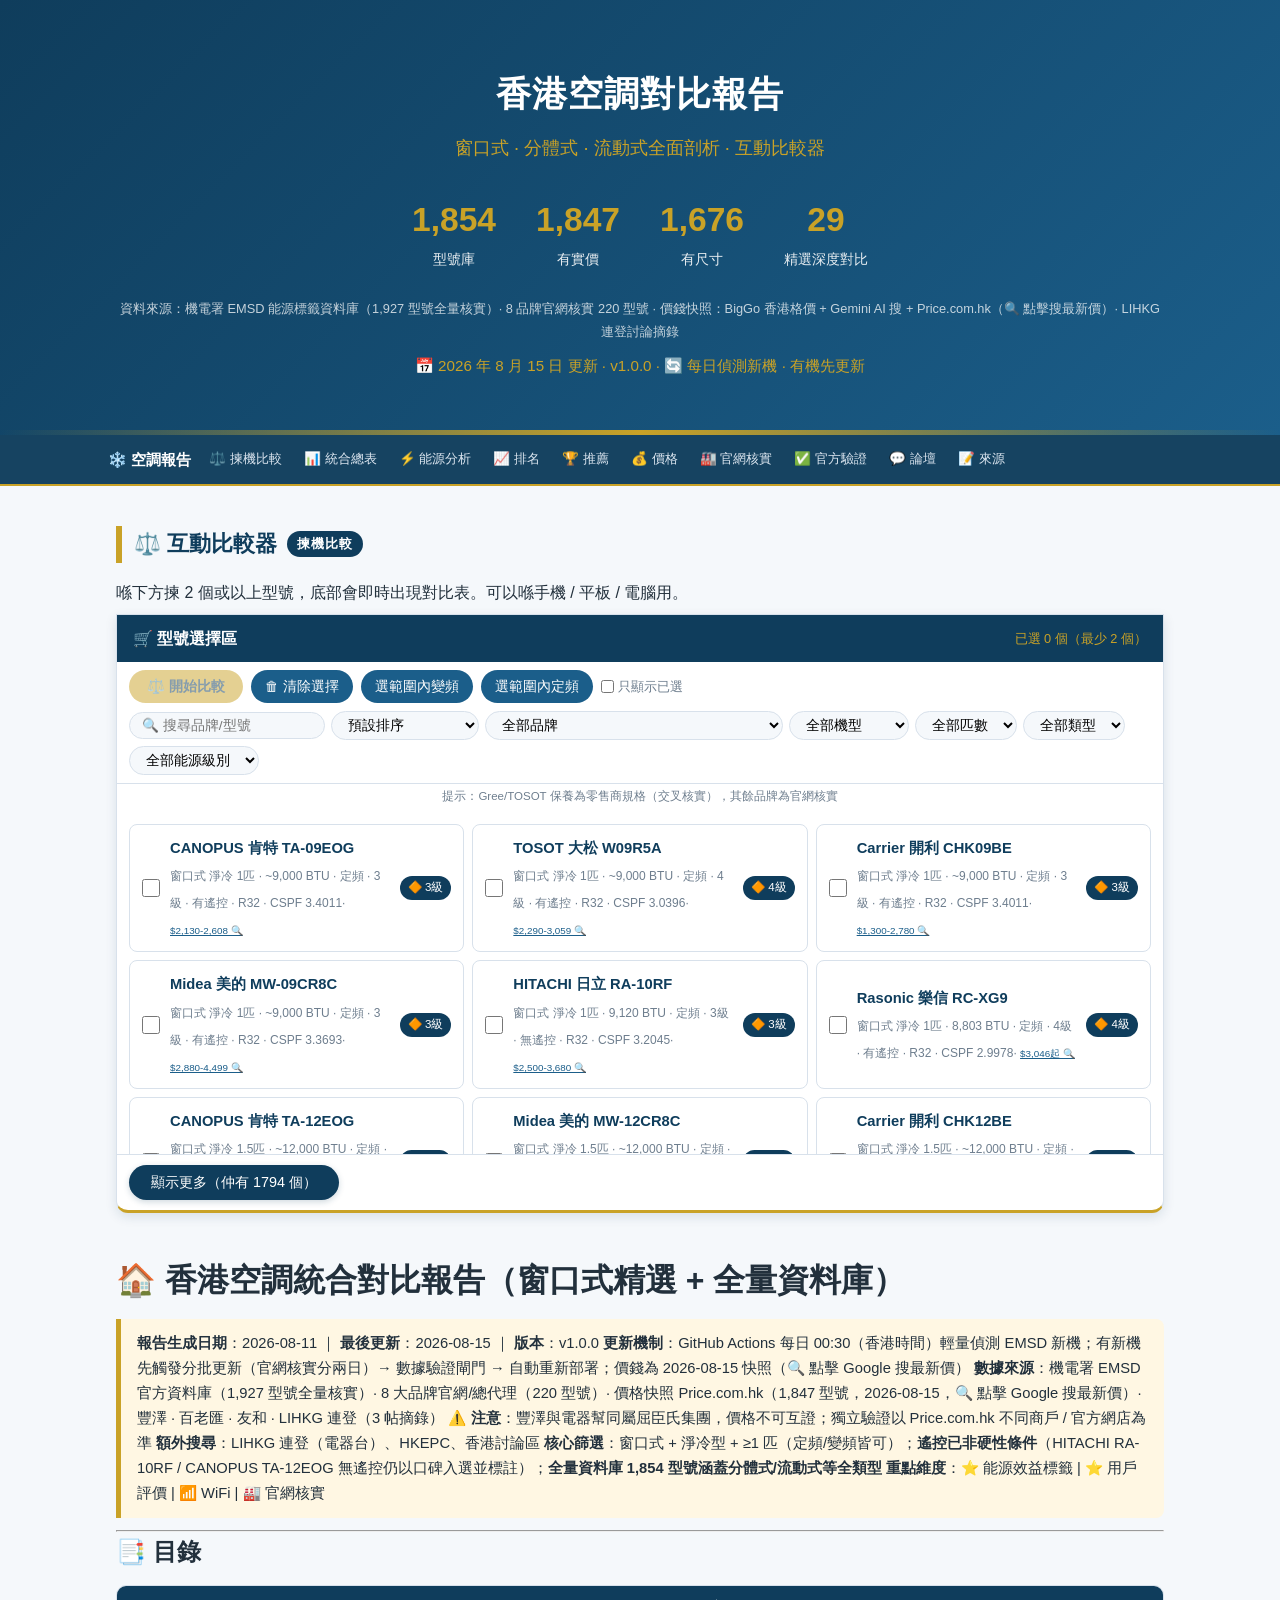
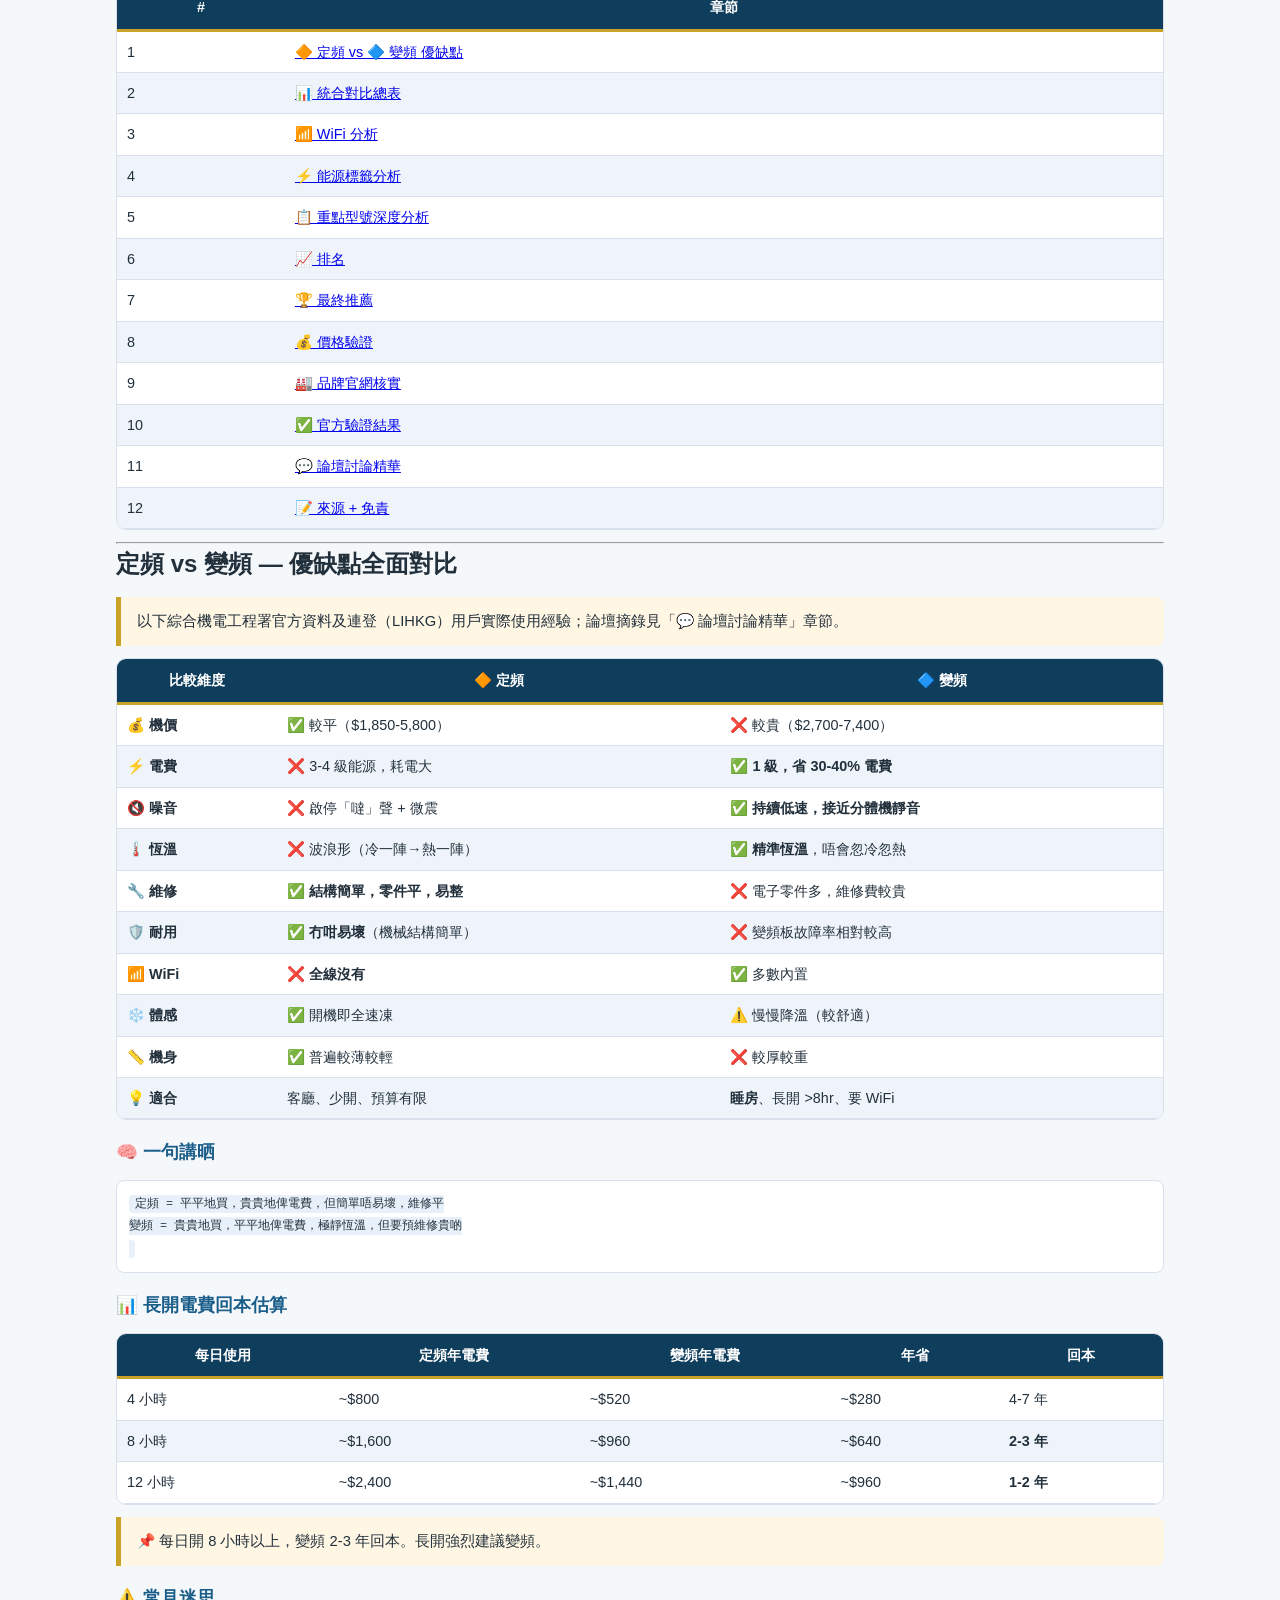
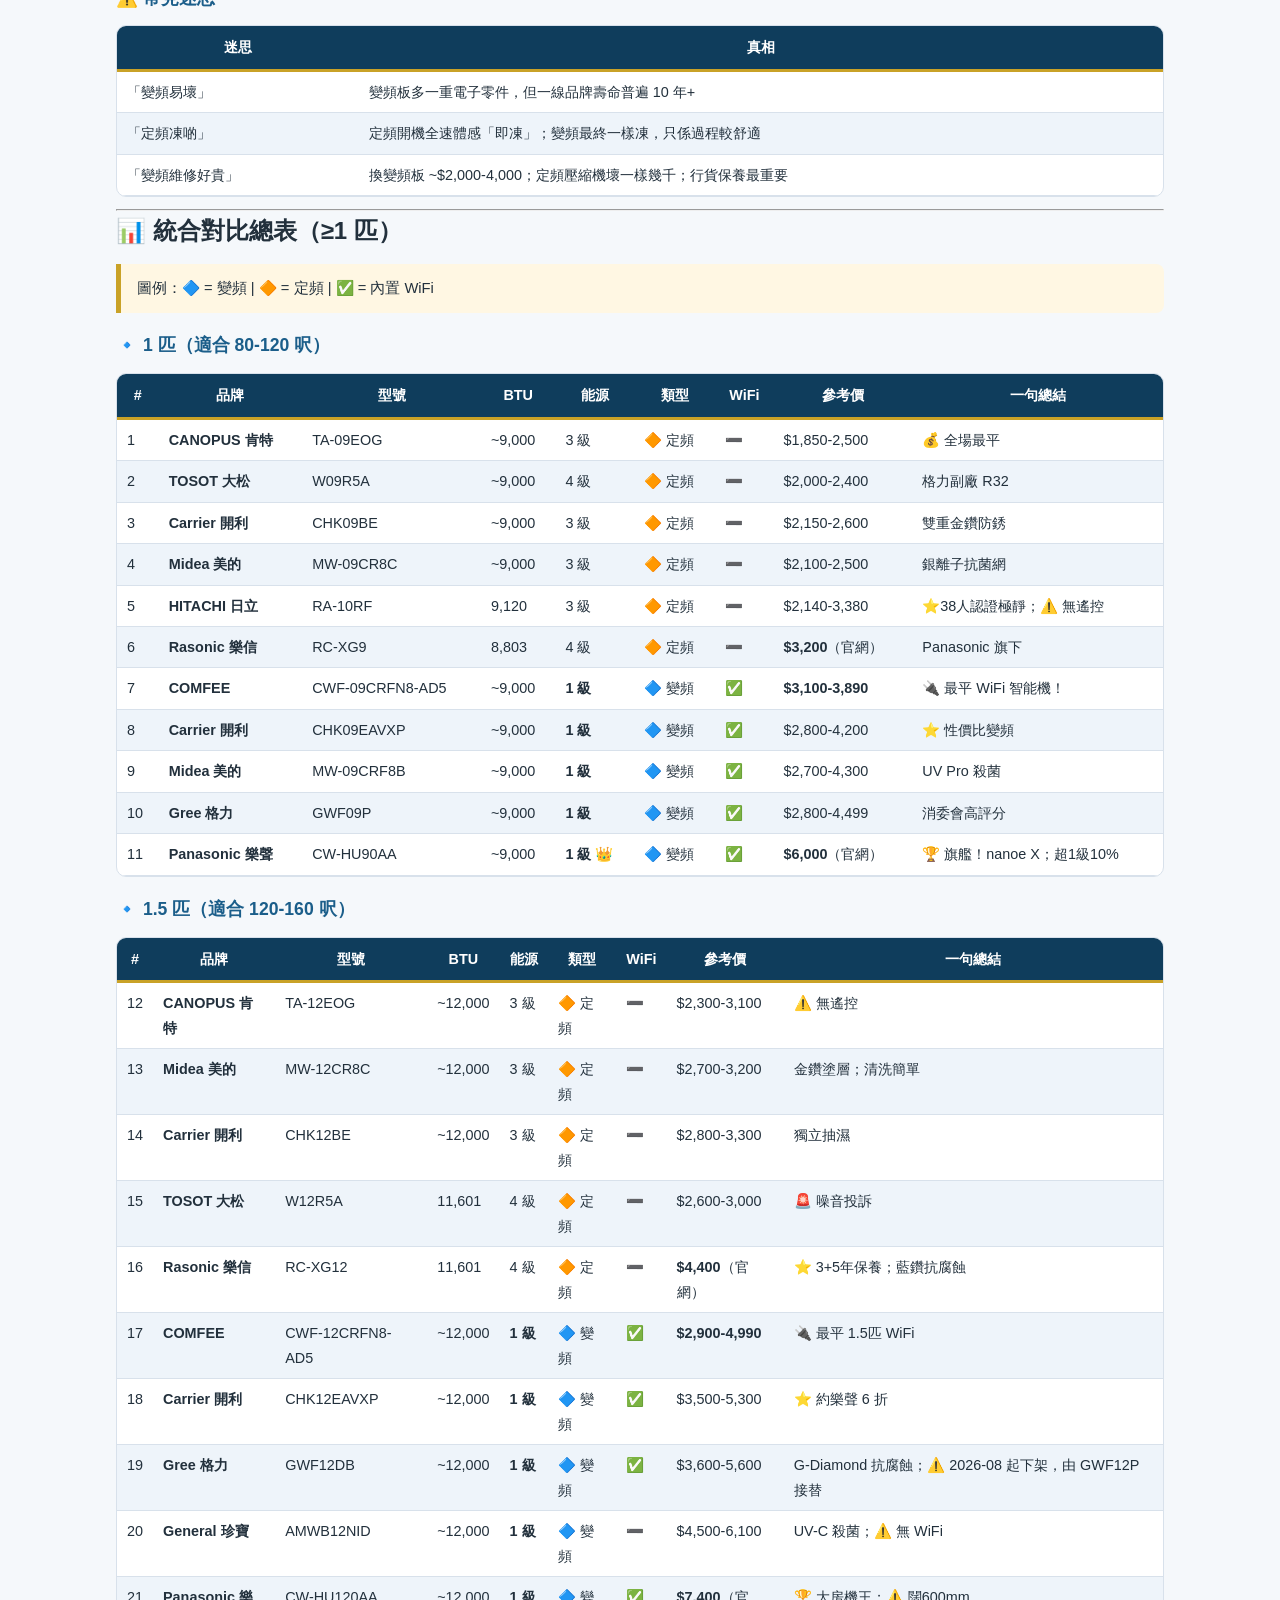
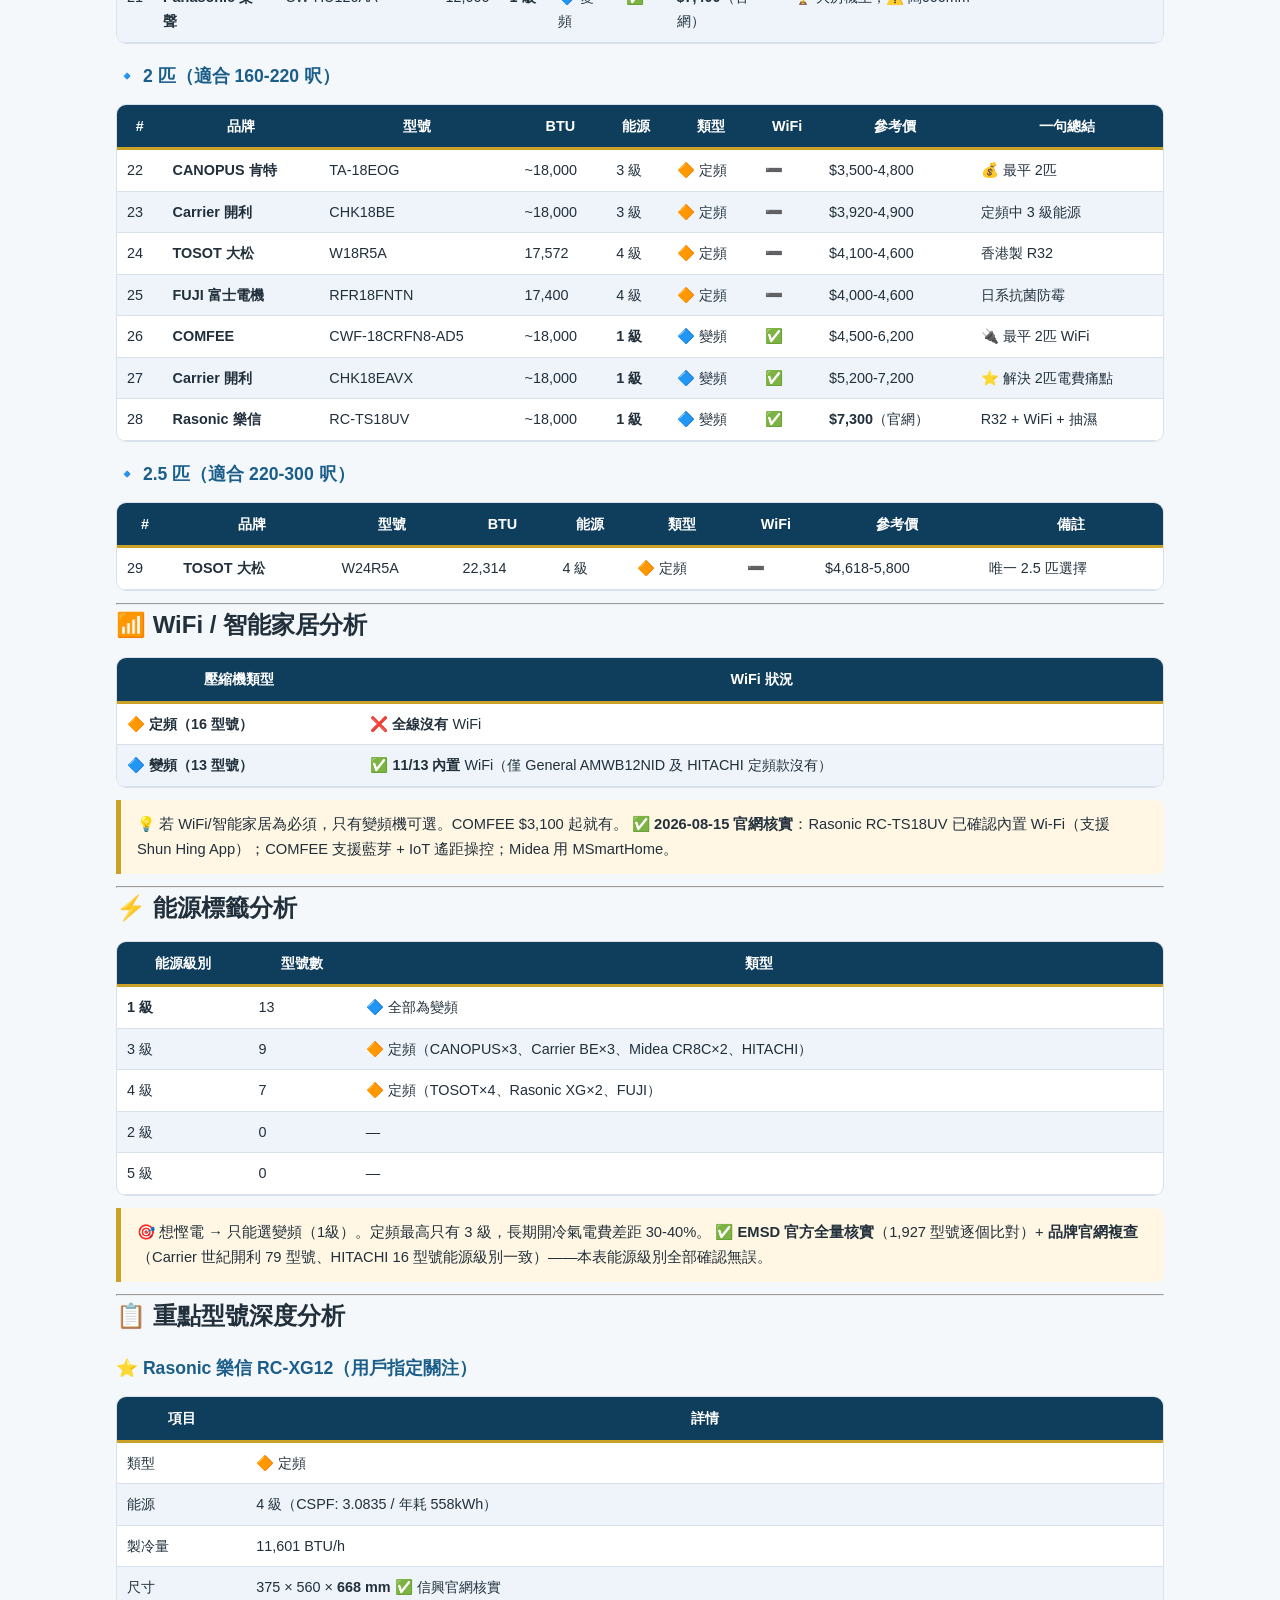
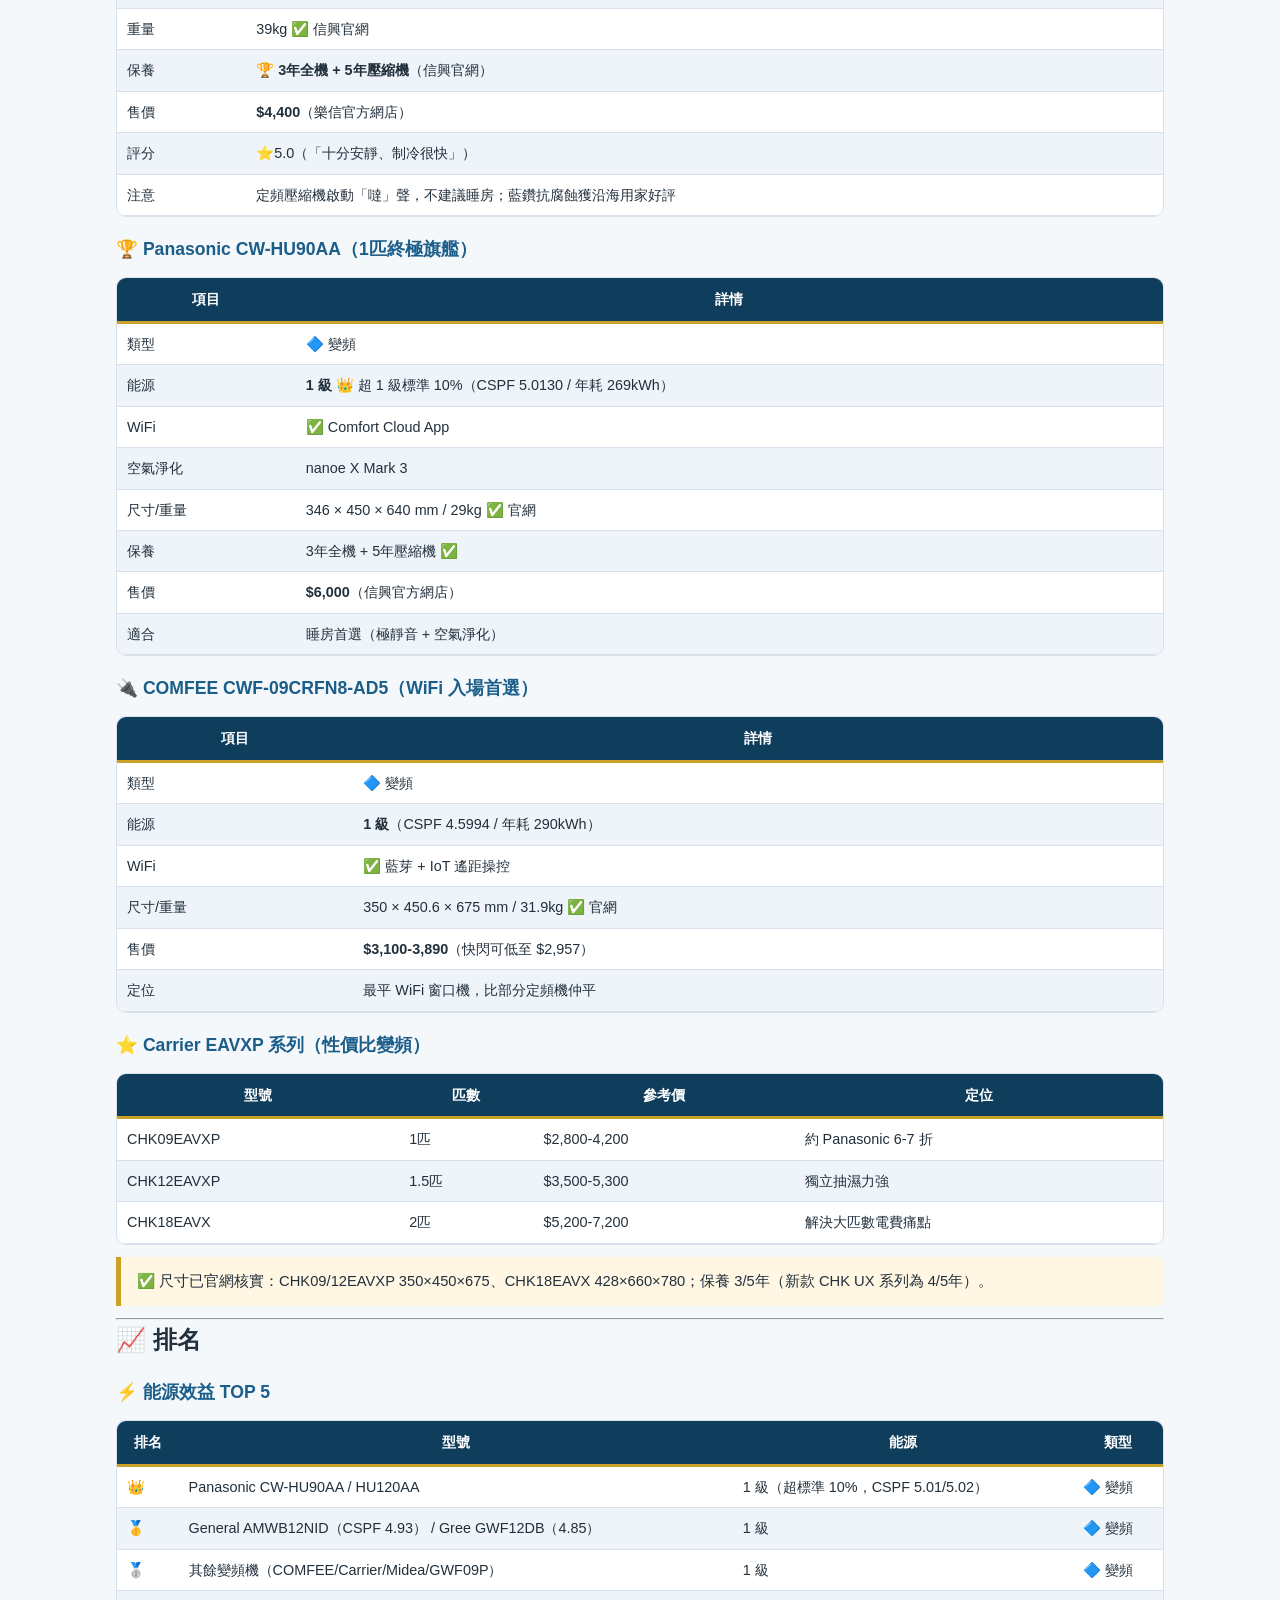
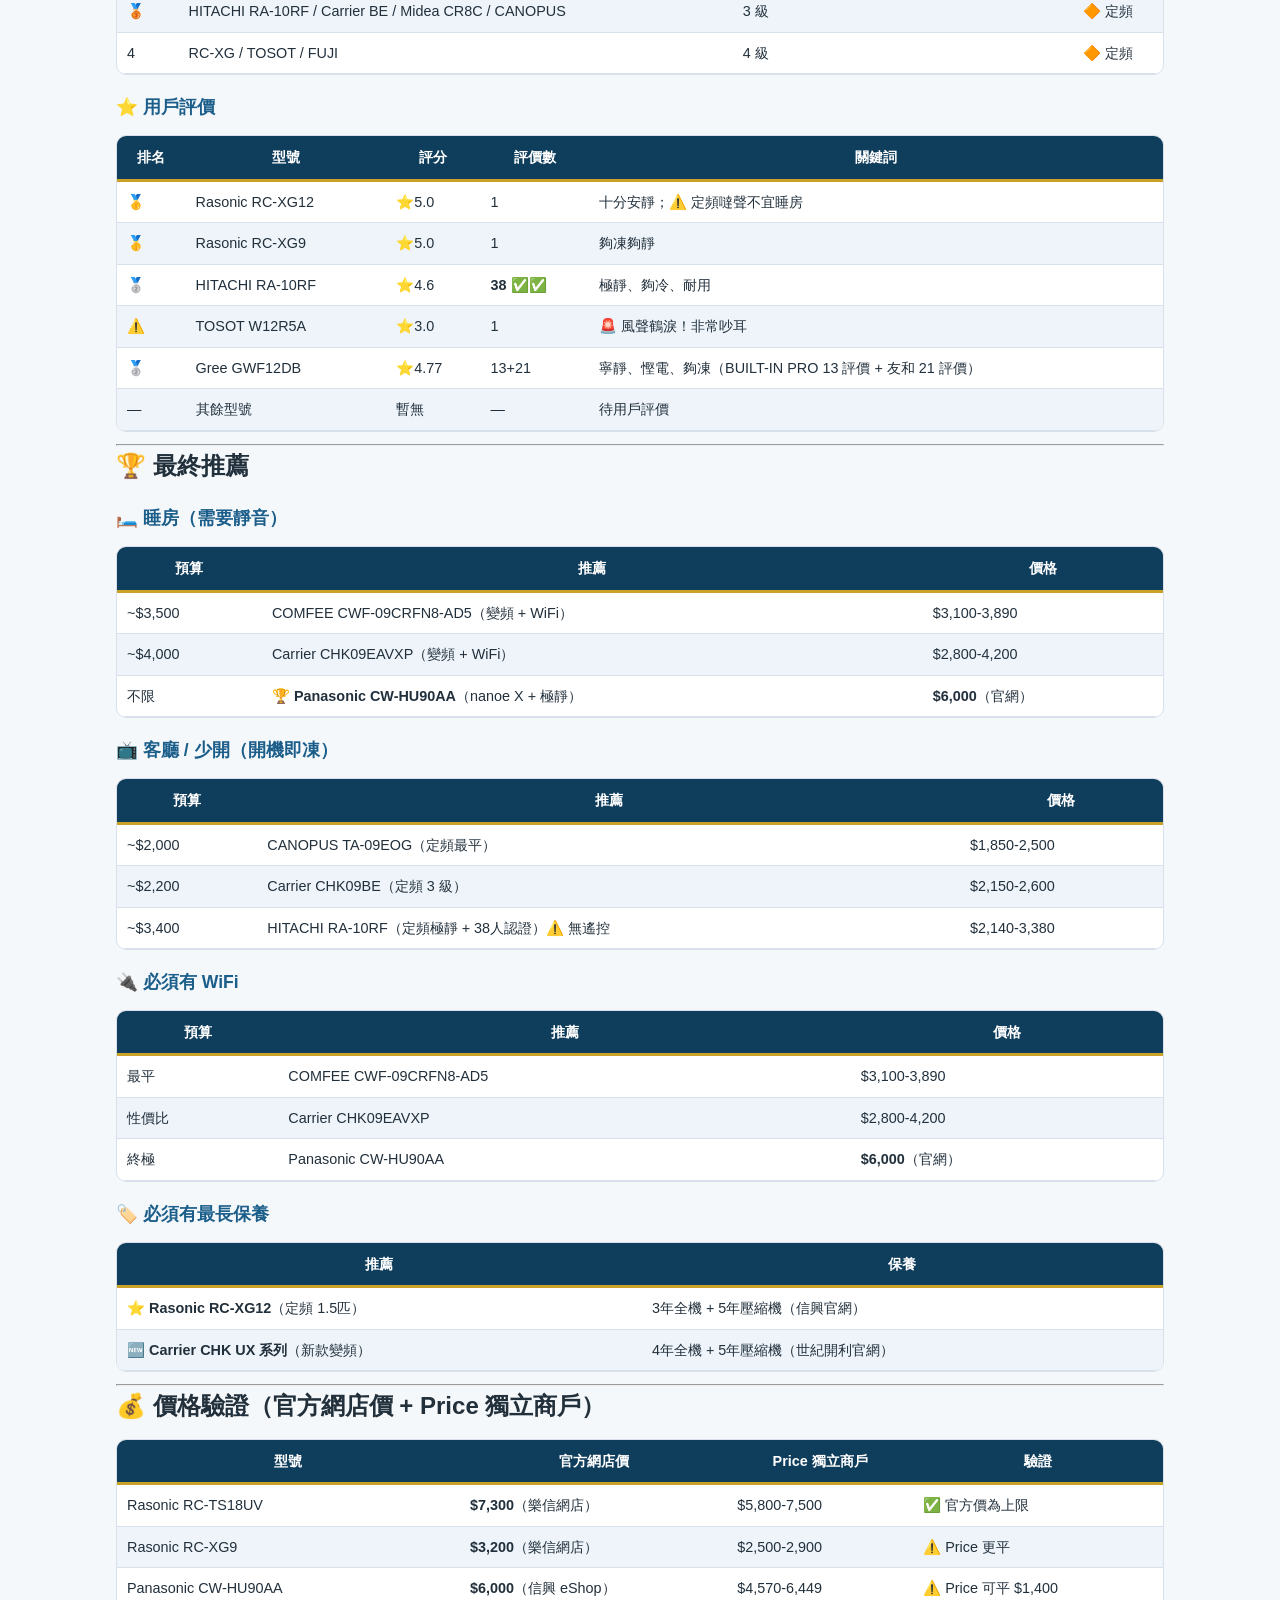
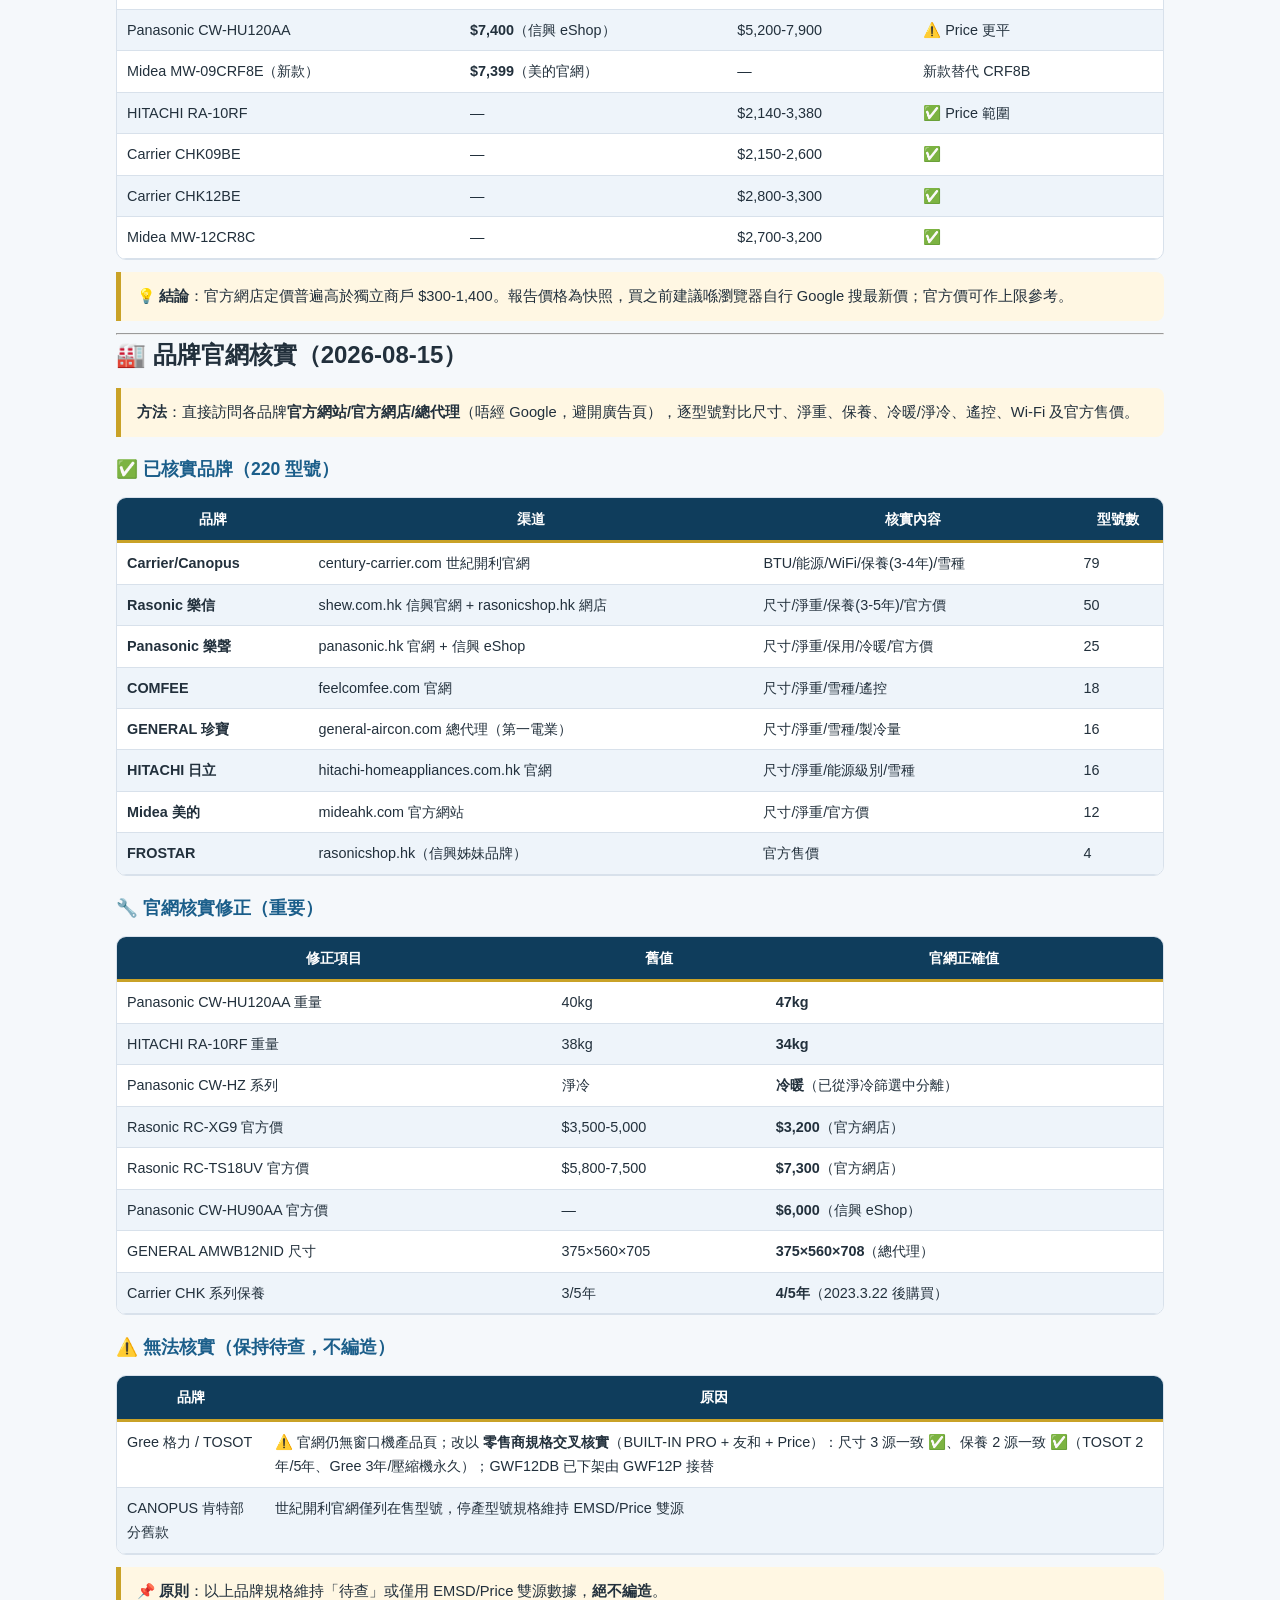
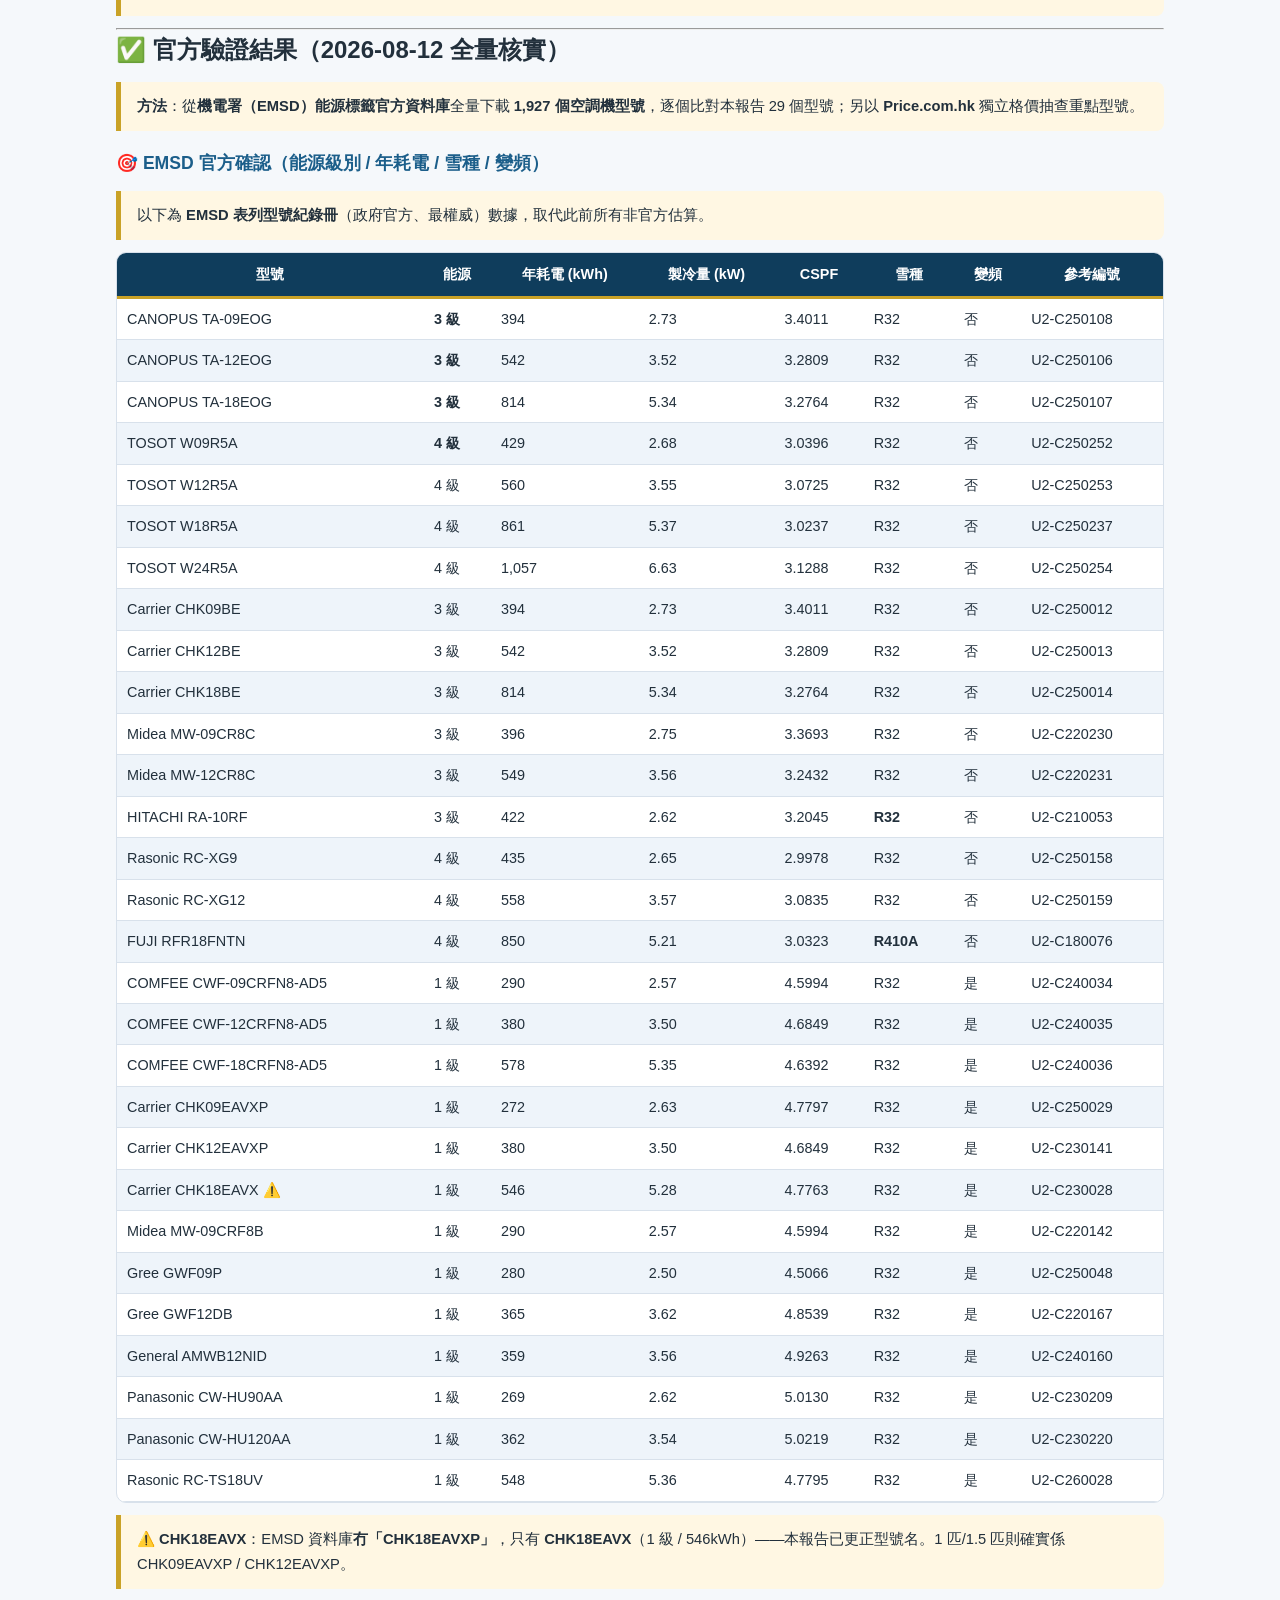
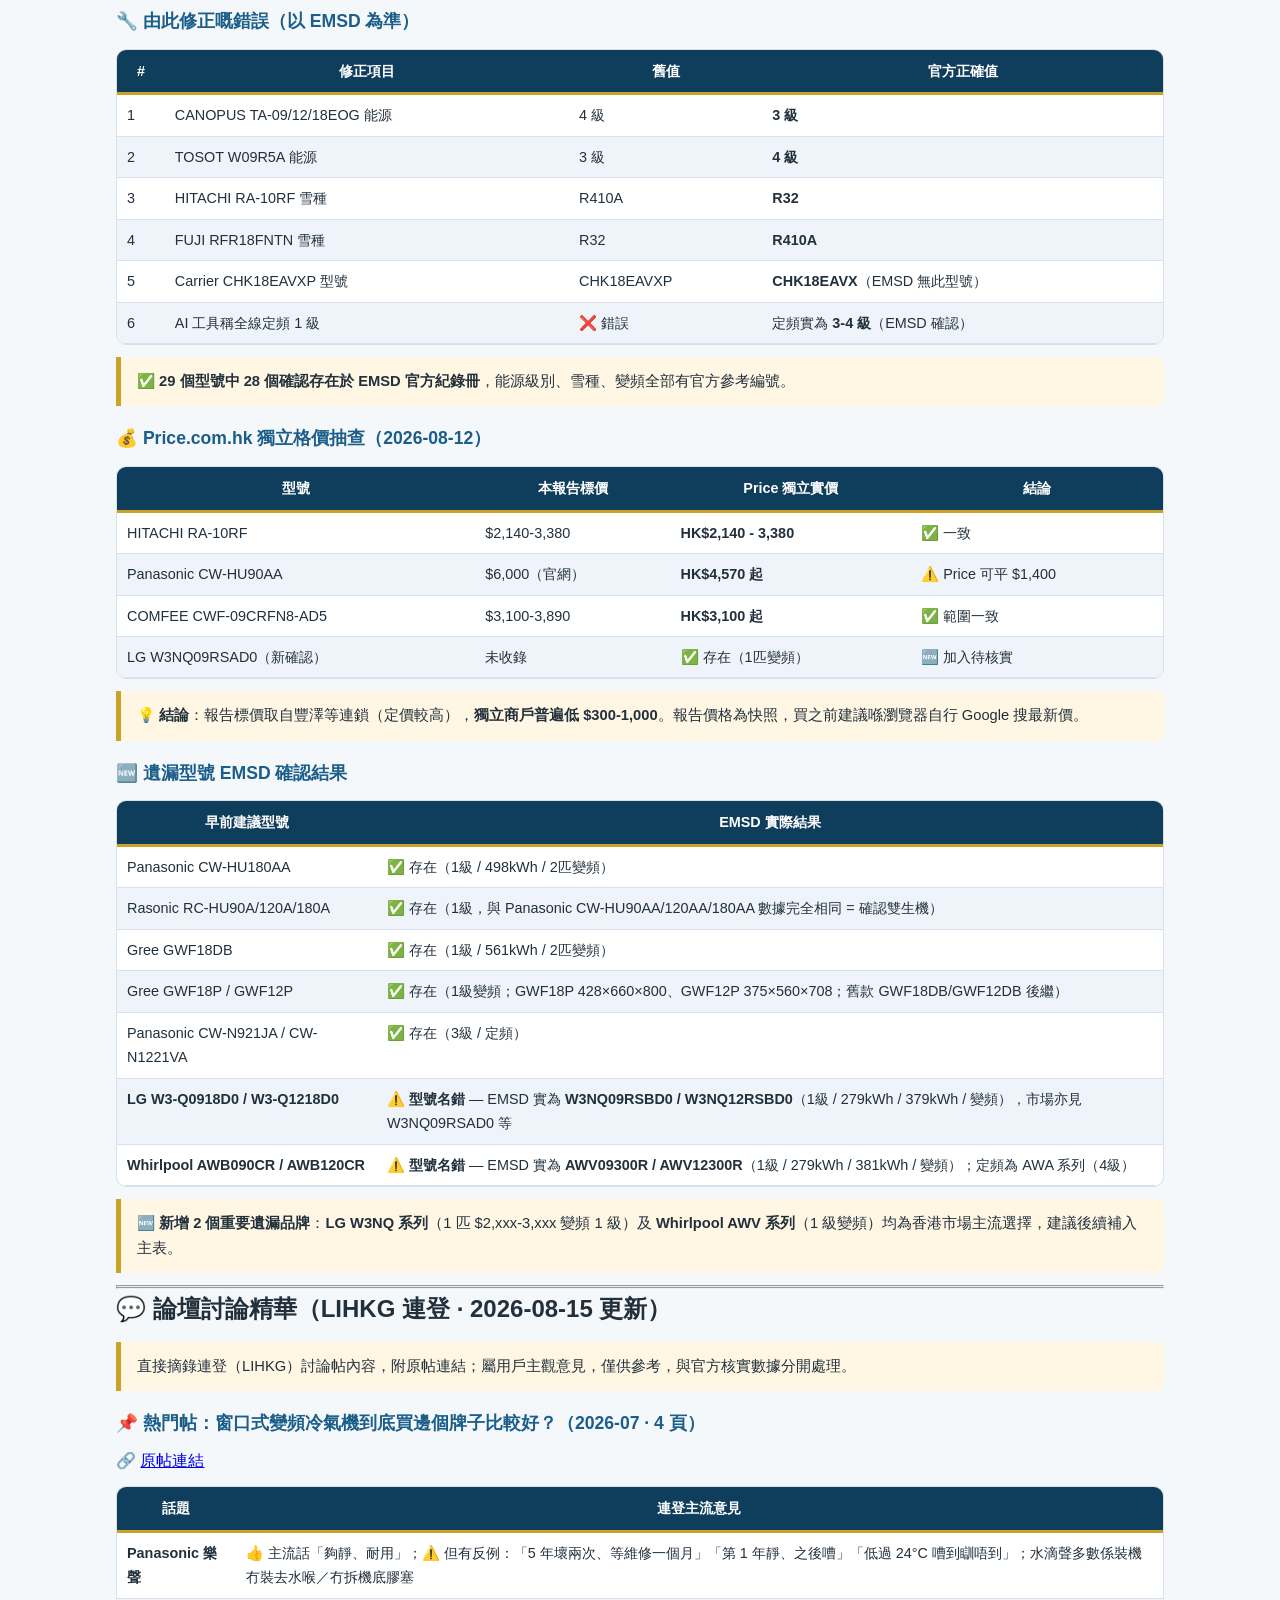
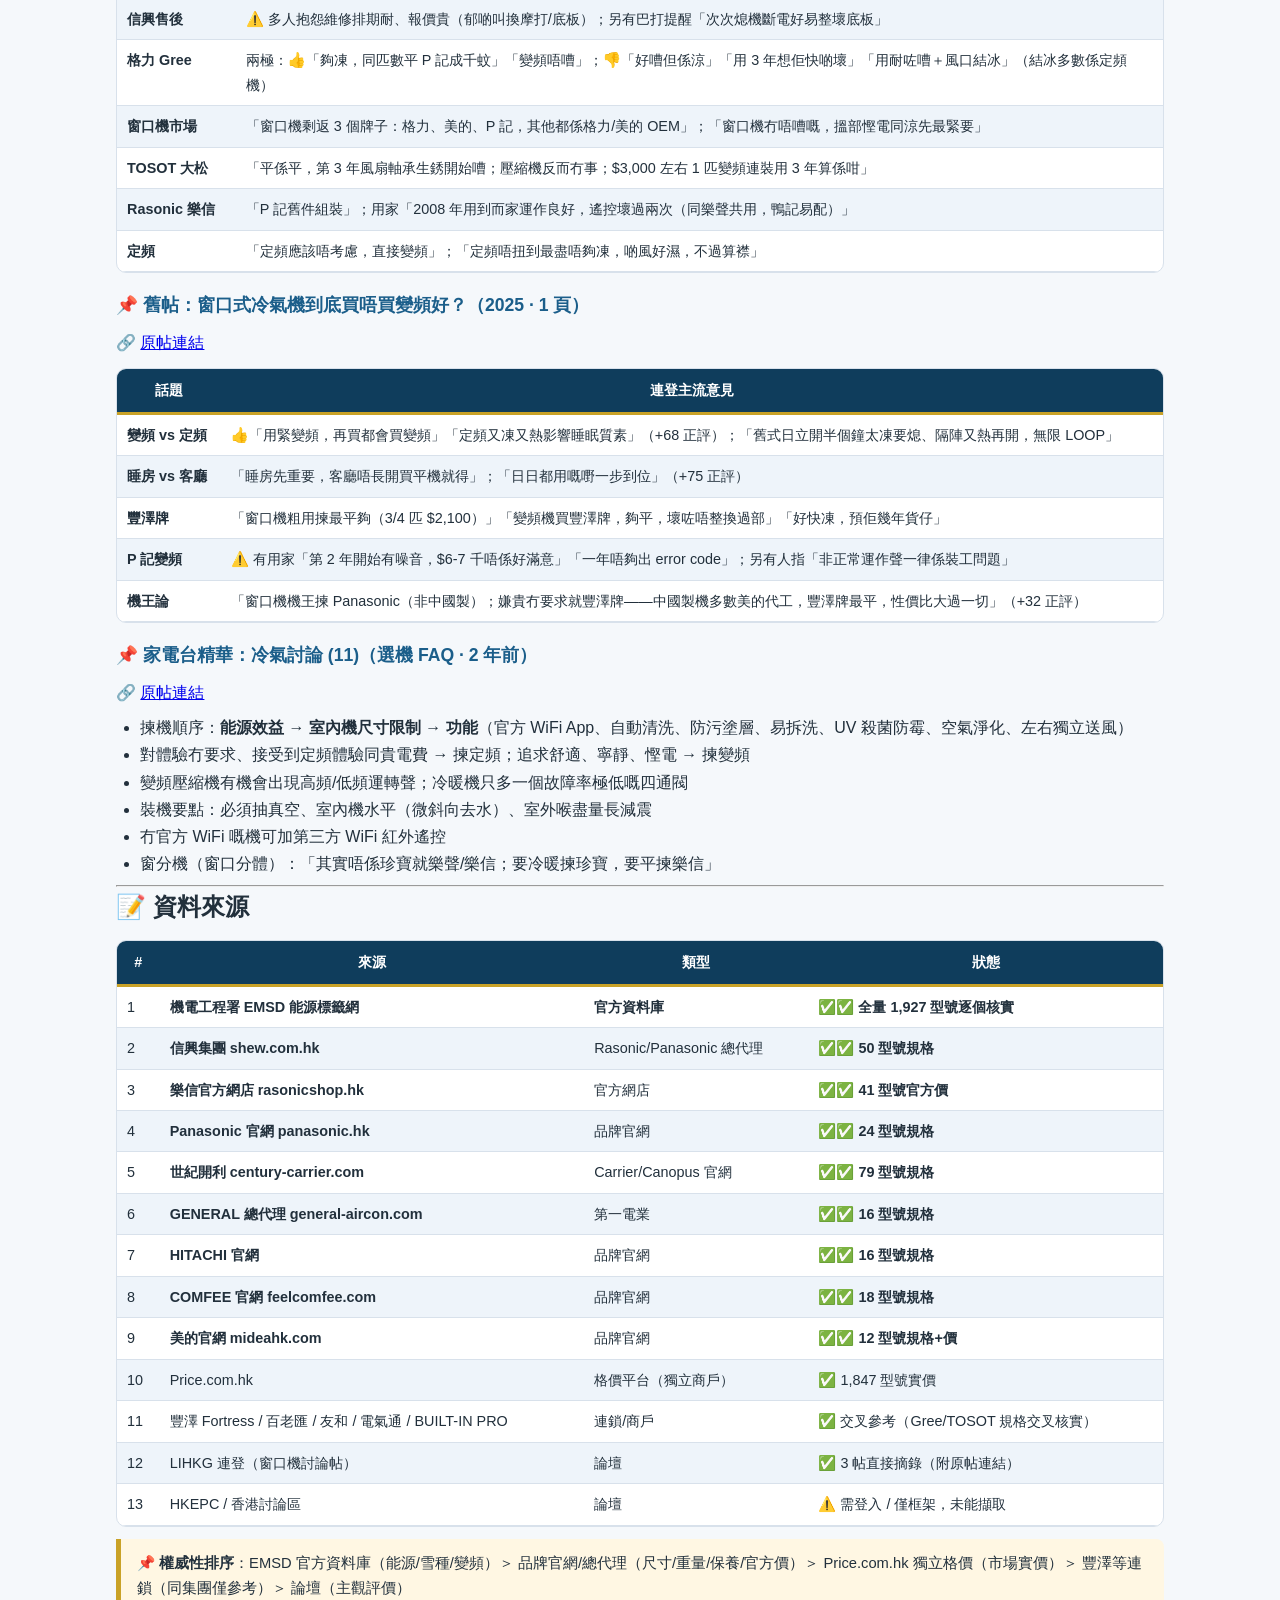
==== commit c7e31e46: "Gemini 網頁版價錢查詢完成：21 個 AI 搜索價入庫（補 BigGo 冇結果嘅型號）；價錢優先級 BigGo > Gemini AI > Price 舊快照" ====
--- a/空調對比報告.html
+++ b/空調對比報告.html
@@ -227,7 +227,7 @@
       <div><div class="n" id="statSize">-</div><div class="l">有尺寸</div></div>
       <div><div class="n">29</div><div class="l">精選深度對比</div></div>
     </div>
-    <div class="src">資料來源：機電署 EMSD 能源標籤資料庫（1,927 型號全量核實）· 8 品牌官網核實 220 型號 · 價錢快照：BigGo 香港格價 + Price.com.hk（🔍 點擊搜最新價）· LIHKG 連登討論摘錄</div>
+    <div class="src">資料來源：機電署 EMSD 能源標籤資料庫（1,927 型號全量核實）· 8 品牌官網核實 220 型號 · 價錢快照：BigGo 香港格價 + Gemini AI 搜 + Price.com.hk（🔍 點擊搜最新價）· LIHKG 連登討論摘錄</div>
     <div class="date">📅 2026 年 8 月 15 日 更新 · v1.0.0 · 🔄 每日偵測新機 · 有機先更新</div>
   </div>
 </header>
@@ -2302,7 +2302,7 @@
 <button id="backTop" onclick="window.scrollTo({top:0,behavior:'smooth'})" title="返回頂部">↑</button>
 
 <script>
-const MODELS = [{"brand": "CANOPUS 肯特", "model": "TA-09EOG", "hp": "1匹", "btu": "~9,000", "type": "定頻", "energy": "3級", "wifi": "➖", "price": "$2,130-2,608", "kwh": "394", "cspf": "3.4011", "kw": "2.73", "gas": "R32", "noise": "待查", "size": "350×451×675", "weight": "~30kg", "warranty": "4/5年", "note": "💰 全場最平", "mount": "窗口式", "mode": "淨冷", "remote": "✅", "pid": "658570"}, {"brand": "TOSOT 大松", "model": "W09R5A", "hp": "1匹", "btu": "~9,000", "type": "定頻", "energy": "4級", "wifi": "➖", "price": "$2,290-3,059", "kwh": "429", "cspf": "3.0396", "kw": "2.68", "gas": "R32", "noise": "待查", "size": "350×450×535", "weight": "~30kg", "warranty": "2年全機/5年壓縮機", "note": "格力副廠 R32", "mount": "窗口式", "mode": "淨冷", "remote": "✅", "pid": "672519"}, {"brand": "Carrier 開利", "model": "CHK09BE", "hp": "1匹", "btu": "~9,000", "type": "定頻", "energy": "3級", "wifi": "➖", "price": "$1,300-2,780", "kwh": "394", "cspf": "3.4011", "kw": "2.73", "gas": "R32", "noise": "45-49dB", "size": "350×451×675", "weight": "37.1kg", "warranty": "4/5年", "note": "雙重金鑽防銹", "mount": "窗口式", "mode": "淨冷", "remote": "✅", "pid": "656285"}, {"brand": "Midea 美的", "model": "MW-09CR8C", "hp": "1匹", "btu": "~9,000", "type": "定頻", "energy": "3級", "wifi": "➖", "price": "$2,100-2,500", "kwh": "396", "cspf": "3.3693", "kw": "2.75", "gas": "R32", "noise": "45-49dB", "size": "350×451×675", "weight": "~30kg", "warranty": "3/5年", "note": "銀離子抗菌網", "mount": "窗口式", "mode": "淨冷", "remote": "✅", "pid": "618196"}, {"brand": "HITACHI 日立", "model": "RA-10RF", "hp": "1匹", "btu": "9,120", "type": "定頻", "energy": "3級", "wifi": "➖", "price": "$2,500-3,680", "kwh": "422", "cspf": "3.2045", "kw": "2.62", "gas": "R32", "noise": "44-48dB", "size": "345×470×640", "weight": "34kg", "warranty": "3/5年", "remote": "➖", "note": "⭐ 38人認證極靜 · 無遙控（面板操控）", "mount": "窗口式", "mode": "淨冷", "pid": "493523"}, {"brand": "Rasonic 樂信", "model": "RC-XG9", "hp": "1匹", "btu": "8,803", "type": "定頻", "energy": "4級", "wifi": "➖", "price": "$3,046起", "kwh": "435", "cspf": "2.9978", "kw": "2.65", "gas": "R32", "noise": "待查", "size": "350×450×580", "weight": "32.5kg", "warranty": "3/5年", "note": "Panasonic 旗下", "mount": "窗口式", "mode": "淨冷", "remote": "✅", "price_official": true, "pid": "664767"}, {"brand": "CANOPUS 肯特", "model": "TA-12EOG", "hp": "1.5匹", "btu": "~12,000", "type": "定頻", "energy": "3級", "wifi": "➖", "price": "$2,880-3,507", "kwh": "542", "cspf": "3.2809", "kw": "3.52", "gas": "R32", "noise": "待查", "size": "380×600×560", "weight": "~40kg", "warranty": "4/5年", "note": "⚠️ 無遙控", "mount": "窗口式", "mode": "淨冷", "remote": "➖", "pid": "658571"}, {"brand": "Midea 美的", "model": "MW-12CR8C", "hp": "1.5匹", "btu": "~12,000", "type": "定頻", "energy": "3級", "wifi": "➖", "price": "$3,088起", "kwh": "549", "cspf": "3.2432", "kw": "3.56", "gas": "R32", "noise": "47-51dB", "size": "380×600×560", "weight": "37.8kg", "warranty": "39個月", "note": "金鑽塗層", "mount": "窗口式", "mode": "淨冷", "remote": "✅", "pid": "618197"}, {"brand": "Carrier 開利", "model": "CHK12BE", "hp": "1.5匹", "btu": "~12,000", "type": "定頻", "energy": "3級", "wifi": "➖", "price": "$1,750-3,580", "kwh": "542", "cspf": "3.2809", "kw": "3.52", "gas": "R32", "noise": "47-51dB", "size": "380×600×560", "weight": "40.3kg", "warranty": "4/5年", "note": "獨立抽濕", "mount": "窗口式", "mode": "淨冷", "remote": "✅", "pid": "656286"}, {"brand": "TOSOT 大松", "model": "W12R5A", "hp": "1.5匹", "btu": "11,601", "type": "定頻", "energy": "4級", "wifi": "➖", "price": "$3,590-3,640", "kwh": "560", "cspf": "3.0725", "kw": "3.55", "gas": "R32", "noise": "待查", "size": "375×560×668", "weight": "~38kg", "warranty": "2年全機/5年壓縮機", "note": "🚨 噪音投訴", "mount": "窗口式", "mode": "淨冷", "remote": "✅", "pid": "672520"}, {"brand": "Rasonic 樂信", "model": "RC-XG12", "hp": "1.5匹", "btu": "11,601", "type": "定頻", "energy": "4級", "wifi": "➖", "price": "$3,978起", "kwh": "558", "cspf": "3.0835", "kw": "3.57", "gas": "R32", "noise": "待查", "size": "375×560×668", "weight": "39kg", "warranty": "3/5年", "note": "⭐ 3+5年保養", "mount": "窗口式", "mode": "淨冷", "remote": "✅", "price_official": true, "pid": "664768"}, {"brand": "CANOPUS 肯特", "model": "TA-18EOG", "hp": "2匹", "btu": "~18,000", "type": "定頻", "energy": "3級", "wifi": "➖", "price": "$3,350-4,258", "kwh": "814", "cspf": "3.2764", "kw": "5.34", "gas": "R32", "noise": "待查", "size": "428×660×680", "weight": "~58kg", "warranty": "4/5年", "note": "💰 最平 2匹", "mount": "窗口式", "mode": "淨冷", "remote": "✅", "pid": "658572"}, {"brand": "Carrier 開利", "model": "CHK18BE", "hp": "2匹", "btu": "~18,000", "type": "定頻", "energy": "3級", "wifi": "➖", "price": "$1,750-4,780", "kwh": "814", "cspf": "3.2764", "kw": "5.34", "gas": "R32", "noise": "50-54dB", "size": "428×660×680", "weight": "57.3kg", "warranty": "4/5年", "note": "定頻中 3 級", "mount": "窗口式", "mode": "淨冷", "remote": "✅", "pid": "656287"}, {"brand": "TOSOT 大松", "model": "W18R5A", "hp": "2匹", "btu": "17,572", "type": "定頻", "energy": "4級", "wifi": "➖", "price": "$3,800-4,599", "kwh": "861", "cspf": "3.0237", "kw": "5.37", "gas": "R32", "noise": "待查", "size": "428×660×770", "weight": "~55kg", "warranty": "2年全機/5年壓縮機", "note": "香港製 R32", "mount": "窗口式", "mode": "淨冷", "remote": "✅", "pid": "672521"}, {"brand": "FUJI 富士", "model": "RFR18FNTN", "hp": "2匹", "btu": "17,400", "type": "定頻", "energy": "4級", "wifi": "➖", "price": "$4,000-4,600", "kwh": "850", "cspf": "3.0323", "kw": "5.21", "gas": "R410A", "noise": "待查", "size": "428×660×705", "weight": "~56kg", "warranty": "2/5年", "note": "日系抗菌防霉", "mount": "窗口式", "mode": "淨冷", "remote": "✅", "pid": "458455"}, {"brand": "TOSOT 大松", "model": "W24R5A", "hp": "2.5匹", "btu": "22,314", "type": "定頻", "energy": "4級", "wifi": "➖", "price": "$2,290-4,899", "kwh": "1,057", "cspf": "3.1288", "kw": "6.63", "gas": "R32", "noise": "待查", "size": "428×660×770", "weight": "~65kg", "warranty": "2年全機/5年壓縮機", "note": "唯一 2.5 匹", "mount": "窗口式", "mode": "淨冷", "remote": "✅", "pid": "672522"}, {"brand": "COMFEE", "model": "CWF-09CRFN8-AD5", "hp": "1匹", "btu": "~9,000", "type": "變頻", "energy": "1級", "wifi": "✅", "price": "$2,870-4,990", "kwh": "290", "cspf": "4.5994", "kw": "2.57", "gas": "R32", "noise": "42-46dB", "size": "350×450.6×675", "weight": "31.9kg", "warranty": "3/5年", "note": "🔌 最平 WiFi 智能機", "mount": "窗口式", "mode": "淨冷", "remote": "✅", "pid": "631717"}, {"brand": "Carrier 開利", "model": "CHK09EAVXP", "hp": "1匹", "btu": "~9,000", "type": "變頻", "energy": "1級", "wifi": "✅", "price": "$2,800-4,200", "kwh": "272", "cspf": "4.7797", "kw": "2.63", "gas": "R32", "noise": "41-45dB", "size": "350×450×675", "weight": "~29kg", "warranty": "3/5年", "note": "⭐ 性價比變頻", "mount": "窗口式", "mode": "淨冷", "remote": "✅", "pid": "550572"}, {"brand": "Midea 美的", "model": "MW-09CRF8B", "hp": "1匹", "btu": "~9,000", "type": "變頻", "energy": "1級", "wifi": "✅", "price": "$2,930起", "kwh": "290", "cspf": "4.5994", "kw": "2.57", "gas": "R32", "noise": "41-45dB", "size": "350×451×675", "weight": "~29kg", "warranty": "3/5年", "note": "UV Pro 殺菌", "mount": "窗口式", "mode": "淨冷", "remote": "✅", "pid": "547087"}, {"brand": "Gree 格力", "model": "GWF09P", "hp": "1匹", "btu": "~9,000", "type": "變頻", "energy": "1級", "wifi": "✅", "price": "$3,230-4,960", "kwh": "280", "cspf": "4.5066", "kw": "2.50", "gas": "R32", "noise": "待查", "size": "350×450×535", "weight": "~28kg", "warranty": "3年全機/壓縮機永久", "note": "消委會高評分", "mount": "窗口式", "mode": "淨冷", "remote": "✅", "pid": "657064"}, {"brand": "Panasonic 樂聲", "model": "CW-HU90AA", "hp": "1匹", "btu": "~9,000", "type": "變頻", "energy": "1級", "wifi": "✅", "price": "$4,880-6,488", "kwh": "269", "cspf": "5.0130", "kw": "2.62", "gas": "R32", "noise": "39-44dB", "size": "346×450×640", "weight": "29kg", "warranty": "壓縮機5年", "note": "🏆 旗艦 nanoe X", "mount": "窗口式", "mode": "淨冷", "remote": "✅", "price_official": true, "pid": "614694"}, {"brand": "COMFEE", "model": "CWF-12CRFN8-AD5", "hp": "1.5匹", "btu": "~12,000", "type": "變頻", "energy": "1級", "wifi": "✅", "price": "$3,955-6,030", "kwh": "380", "cspf": "4.6849", "kw": "3.50", "gas": "R32", "noise": "44-48dB", "size": "350×450.6×675", "weight": "33.3kg", "warranty": "3/5年", "note": "🔌 最平 1.5匹 WiFi", "mount": "窗口式", "mode": "淨冷", "remote": "✅", "pid": "631718"}, {"brand": "Carrier 開利", "model": "CHK12EAVXP", "hp": "1.5匹", "btu": "~12,000", "type": "變頻", "energy": "1級", "wifi": "✅", "price": "$3,500-5,300", "kwh": "380", "cspf": "4.6849", "kw": "3.50", "gas": "R32", "noise": "43-47dB", "size": "350×450×675", "weight": "~36kg", "warranty": "4/5年", "note": "⭐ 約樂聲 6 折", "mount": "窗口式", "mode": "淨冷", "remote": "✅", "pid": "550575"}, {"brand": "Gree 格力", "model": "GWF12DB", "hp": "1.5匹", "btu": "~12,000", "type": "變頻", "energy": "1級", "wifi": "✅", "price": "$3,200-6,080", "kwh": "365", "cspf": "4.8539", "kw": "3.62", "gas": "R32", "noise": "待查", "size": "375×560×668", "weight": "39kg", "warranty": "3年全機/壓縮機永久", "note": "G-Diamond 抗腐蝕", "mount": "窗口式", "mode": "淨冷", "remote": "✅", "pid": "550783"}, {"brand": "General 珍寶", "model": "AMWB12NID", "hp": "1.5匹", "btu": "~12,000", "type": "變頻", "energy": "1級", "wifi": "➖", "price": "$6,489起", "kwh": "359", "cspf": "4.9263", "kw": "3.56", "gas": "R32", "noise": "43-48dB", "size": "375×560×708", "weight": "39kg", "warranty": "2/5年", "note": "UV-C 殺菌；⚠️ 無 WiFi", "mount": "窗口式", "mode": "淨冷", "remote": "✅", "pid": "661872"}, {"brand": "Panasonic 樂聲", "model": "CW-HU120AA", "hp": "1.5匹", "btu": "~12,000", "type": "變頻", "energy": "1級", "wifi": "✅", "price": "$4,880-7,980", "kwh": "362", "cspf": "5.0219", "kw": "3.54", "gas": "R32", "noise": "41-45dB", "size": "400×600×710", "weight": "47kg", "warranty": "壓縮機5年", "note": "🏆 大房機王", "mount": "窗口式", "mode": "淨冷", "remote": "✅", "price_official": true, "pid": "617002"}, {"brand": "COMFEE", "model": "CWF-18CRFN8-AD5", "hp": "2匹", "btu": "~18,000", "type": "變頻", "energy": "1級", "wifi": "✅", "price": "$4,830-7,130", "kwh": "578", "cspf": "4.6392", "kw": "5.35", "gas": "R32", "noise": "46-50dB", "size": "428×660×780", "weight": "52.3kg", "warranty": "3/5年", "note": "🔌 最平 2匹 WiFi", "mount": "窗口式", "mode": "淨冷", "remote": "✅", "pid": "631719"}, {"brand": "Carrier 開利", "model": "CHK18EAVX", "hp": "2匹", "btu": "~18,000", "type": "變頻", "energy": "1級", "wifi": "✅", "price": "$2,600-2,620", "kwh": "546", "cspf": "4.7763", "kw": "5.28", "gas": "R32", "noise": "45-49dB", "size": "428×660×780", "weight": "~52kg", "warranty": "4/5年", "note": "⭐ 解決 2匹電費痛點", "mount": "窗口式", "mode": "淨冷", "remote": "✅", "pid": "550577"}, {"brand": "Rasonic 樂信", "model": "RC-TS18UV", "hp": "2匹", "btu": "~18,000", "type": "變頻", "energy": "1級", "wifi": "✅", "price": "$6,680-6,682", "kwh": "548", "cspf": "4.7795", "kw": "5.36", "gas": "R32", "noise": "待查", "size": "428×660×780", "weight": "52.3kg", "warranty": "3/5年", "note": "R32 + WiFi + 抽濕", "mount": "窗口式", "mode": "淨冷", "remote": "✅", "price_official": true, "pid": "691239"}];
+const MODELS = [{"brand": "CANOPUS 肯特", "model": "TA-09EOG", "hp": "1匹", "btu": "~9,000", "type": "定頻", "energy": "3級", "wifi": "➖", "price": "$2,130-2,608", "kwh": "394", "cspf": "3.4011", "kw": "2.73", "gas": "R32", "noise": "待查", "size": "350×451×675", "weight": "~30kg", "warranty": "4/5年", "note": "💰 全場最平", "mount": "窗口式", "mode": "淨冷", "remote": "✅", "pid": "658570"}, {"brand": "TOSOT 大松", "model": "W09R5A", "hp": "1匹", "btu": "~9,000", "type": "定頻", "energy": "4級", "wifi": "➖", "price": "$2,290-3,059", "kwh": "429", "cspf": "3.0396", "kw": "2.68", "gas": "R32", "noise": "待查", "size": "350×450×535", "weight": "~30kg", "warranty": "2年全機/5年壓縮機", "note": "格力副廠 R32", "mount": "窗口式", "mode": "淨冷", "remote": "✅", "pid": "672519"}, {"brand": "Carrier 開利", "model": "CHK09BE", "hp": "1匹", "btu": "~9,000", "type": "定頻", "energy": "3級", "wifi": "➖", "price": "$1,300-2,780", "kwh": "394", "cspf": "3.4011", "kw": "2.73", "gas": "R32", "noise": "45-49dB", "size": "350×451×675", "weight": "37.1kg", "warranty": "4/5年", "note": "雙重金鑽防銹", "mount": "窗口式", "mode": "淨冷", "remote": "✅", "pid": "656285"}, {"brand": "Midea 美的", "model": "MW-09CR8C", "hp": "1匹", "btu": "~9,000", "type": "定頻", "energy": "3級", "wifi": "➖", "price": "$2,880-4,499", "kwh": "396", "cspf": "3.3693", "kw": "2.75", "gas": "R32", "noise": "45-49dB", "size": "350×451×675", "weight": "~30kg", "warranty": "3/5年", "note": "銀離子抗菌網", "mount": "窗口式", "mode": "淨冷", "remote": "✅", "pid": "618196"}, {"brand": "HITACHI 日立", "model": "RA-10RF", "hp": "1匹", "btu": "9,120", "type": "定頻", "energy": "3級", "wifi": "➖", "price": "$2,500-3,680", "kwh": "422", "cspf": "3.2045", "kw": "2.62", "gas": "R32", "noise": "44-48dB", "size": "345×470×640", "weight": "34kg", "warranty": "3/5年", "remote": "➖", "note": "⭐ 38人認證極靜 · 無遙控（面板操控）", "mount": "窗口式", "mode": "淨冷", "pid": "493523"}, {"brand": "Rasonic 樂信", "model": "RC-XG9", "hp": "1匹", "btu": "8,803", "type": "定頻", "energy": "4級", "wifi": "➖", "price": "$3,046起", "kwh": "435", "cspf": "2.9978", "kw": "2.65", "gas": "R32", "noise": "待查", "size": "350×450×580", "weight": "32.5kg", "warranty": "3/5年", "note": "Panasonic 旗下", "mount": "窗口式", "mode": "淨冷", "remote": "✅", "price_official": true, "pid": "664767"}, {"brand": "CANOPUS 肯特", "model": "TA-12EOG", "hp": "1.5匹", "btu": "~12,000", "type": "定頻", "energy": "3級", "wifi": "➖", "price": "$2,880-3,507", "kwh": "542", "cspf": "3.2809", "kw": "3.52", "gas": "R32", "noise": "待查", "size": "380×600×560", "weight": "~40kg", "warranty": "4/5年", "note": "⚠️ 無遙控", "mount": "窗口式", "mode": "淨冷", "remote": "➖", "pid": "658571"}, {"brand": "Midea 美的", "model": "MW-12CR8C", "hp": "1.5匹", "btu": "~12,000", "type": "定頻", "energy": "3級", "wifi": "➖", "price": "$3,088起", "kwh": "549", "cspf": "3.2432", "kw": "3.56", "gas": "R32", "noise": "47-51dB", "size": "380×600×560", "weight": "37.8kg", "warranty": "39個月", "note": "金鑽塗層", "mount": "窗口式", "mode": "淨冷", "remote": "✅", "pid": "618197"}, {"brand": "Carrier 開利", "model": "CHK12BE", "hp": "1.5匹", "btu": "~12,000", "type": "定頻", "energy": "3級", "wifi": "➖", "price": "$1,750-3,580", "kwh": "542", "cspf": "3.2809", "kw": "3.52", "gas": "R32", "noise": "47-51dB", "size": "380×600×560", "weight": "40.3kg", "warranty": "4/5年", "note": "獨立抽濕", "mount": "窗口式", "mode": "淨冷", "remote": "✅", "pid": "656286"}, {"brand": "TOSOT 大松", "model": "W12R5A", "hp": "1.5匹", "btu": "11,601", "type": "定頻", "energy": "4級", "wifi": "➖", "price": "$3,590-3,640", "kwh": "560", "cspf": "3.0725", "kw": "3.55", "gas": "R32", "noise": "待查", "size": "375×560×668", "weight": "~38kg", "warranty": "2年全機/5年壓縮機", "note": "🚨 噪音投訴", "mount": "窗口式", "mode": "淨冷", "remote": "✅", "pid": "672520"}, {"brand": "Rasonic 樂信", "model": "RC-XG12", "hp": "1.5匹", "btu": "11,601", "type": "定頻", "energy": "4級", "wifi": "➖", "price": "$3,978起", "kwh": "558", "cspf": "3.0835", "kw": "3.57", "gas": "R32", "noise": "待查", "size": "375×560×668", "weight": "39kg", "warranty": "3/5年", "note": "⭐ 3+5年保養", "mount": "窗口式", "mode": "淨冷", "remote": "✅", "price_official": true, "pid": "664768"}, {"brand": "CANOPUS 肯特", "model": "TA-18EOG", "hp": "2匹", "btu": "~18,000", "type": "定頻", "energy": "3級", "wifi": "➖", "price": "$3,350-4,258", "kwh": "814", "cspf": "3.2764", "kw": "5.34", "gas": "R32", "noise": "待查", "size": "428×660×680", "weight": "~58kg", "warranty": "4/5年", "note": "💰 最平 2匹", "mount": "窗口式", "mode": "淨冷", "remote": "✅", "pid": "658572"}, {"brand": "Carrier 開利", "model": "CHK18BE", "hp": "2匹", "btu": "~18,000", "type": "定頻", "energy": "3級", "wifi": "➖", "price": "$1,750-4,780", "kwh": "814", "cspf": "3.2764", "kw": "5.34", "gas": "R32", "noise": "50-54dB", "size": "428×660×680", "weight": "57.3kg", "warranty": "4/5年", "note": "定頻中 3 級", "mount": "窗口式", "mode": "淨冷", "remote": "✅", "pid": "656287"}, {"brand": "TOSOT 大松", "model": "W18R5A", "hp": "2匹", "btu": "17,572", "type": "定頻", "energy": "4級", "wifi": "➖", "price": "$3,800-4,599", "kwh": "861", "cspf": "3.0237", "kw": "5.37", "gas": "R32", "noise": "待查", "size": "428×660×770", "weight": "~55kg", "warranty": "2年全機/5年壓縮機", "note": "香港製 R32", "mount": "窗口式", "mode": "淨冷", "remote": "✅", "pid": "672521"}, {"brand": "FUJI 富士", "model": "RFR18FNTN", "hp": "2匹", "btu": "17,400", "type": "定頻", "energy": "4級", "wifi": "➖", "price": "$4,180-6,490", "kwh": "850", "cspf": "3.0323", "kw": "5.21", "gas": "R410A", "noise": "待查", "size": "428×660×705", "weight": "~56kg", "warranty": "2/5年", "note": "日系抗菌防霉", "mount": "窗口式", "mode": "淨冷", "remote": "✅", "pid": "458455"}, {"brand": "TOSOT 大松", "model": "W24R5A", "hp": "2.5匹", "btu": "22,314", "type": "定頻", "energy": "4級", "wifi": "➖", "price": "$2,290-4,899", "kwh": "1,057", "cspf": "3.1288", "kw": "6.63", "gas": "R32", "noise": "待查", "size": "428×660×770", "weight": "~65kg", "warranty": "2年全機/5年壓縮機", "note": "唯一 2.5 匹", "mount": "窗口式", "mode": "淨冷", "remote": "✅", "pid": "672522"}, {"brand": "COMFEE", "model": "CWF-09CRFN8-AD5", "hp": "1匹", "btu": "~9,000", "type": "變頻", "energy": "1級", "wifi": "✅", "price": "$2,870-4,990", "kwh": "290", "cspf": "4.5994", "kw": "2.57", "gas": "R32", "noise": "42-46dB", "size": "350×450.6×675", "weight": "31.9kg", "warranty": "3/5年", "note": "🔌 最平 WiFi 智能機", "mount": "窗口式", "mode": "淨冷", "remote": "✅", "pid": "631717"}, {"brand": "Carrier 開利", "model": "CHK09EAVXP", "hp": "1匹", "btu": "~9,000", "type": "變頻", "energy": "1級", "wifi": "✅", "price": "$3,222-3,580", "kwh": "272", "cspf": "4.7797", "kw": "2.63", "gas": "R32", "noise": "41-45dB", "size": "350×450×675", "weight": "~29kg", "warranty": "3/5年", "note": "⭐ 性價比變頻", "mount": "窗口式", "mode": "淨冷", "remote": "✅", "pid": "550572"}, {"brand": "Midea 美的", "model": "MW-09CRF8B", "hp": "1匹", "btu": "~9,000", "type": "變頻", "energy": "1級", "wifi": "✅", "price": "$2,930起", "kwh": "290", "cspf": "4.5994", "kw": "2.57", "gas": "R32", "noise": "41-45dB", "size": "350×451×675", "weight": "~29kg", "warranty": "3/5年", "note": "UV Pro 殺菌", "mount": "窗口式", "mode": "淨冷", "remote": "✅", "pid": "547087"}, {"brand": "Gree 格力", "model": "GWF09P", "hp": "1匹", "btu": "~9,000", "type": "變頻", "energy": "1級", "wifi": "✅", "price": "$3,230-4,960", "kwh": "280", "cspf": "4.5066", "kw": "2.50", "gas": "R32", "noise": "待查", "size": "350×450×535", "weight": "~28kg", "warranty": "3年全機/壓縮機永久", "note": "消委會高評分", "mount": "窗口式", "mode": "淨冷", "remote": "✅", "pid": "657064"}, {"brand": "Panasonic 樂聲", "model": "CW-HU90AA", "hp": "1匹", "btu": "~9,000", "type": "變頻", "energy": "1級", "wifi": "✅", "price": "$4,880-6,488", "kwh": "269", "cspf": "5.0130", "kw": "2.62", "gas": "R32", "noise": "39-44dB", "size": "346×450×640", "weight": "29kg", "warranty": "壓縮機5年", "note": "🏆 旗艦 nanoe X", "mount": "窗口式", "mode": "淨冷", "remote": "✅", "price_official": true, "pid": "614694"}, {"brand": "COMFEE", "model": "CWF-12CRFN8-AD5", "hp": "1.5匹", "btu": "~12,000", "type": "變頻", "energy": "1級", "wifi": "✅", "price": "$3,955-6,030", "kwh": "380", "cspf": "4.6849", "kw": "3.50", "gas": "R32", "noise": "44-48dB", "size": "350×450.6×675", "weight": "33.3kg", "warranty": "3/5年", "note": "🔌 最平 1.5匹 WiFi", "mount": "窗口式", "mode": "淨冷", "remote": "✅", "pid": "631718"}, {"brand": "Carrier 開利", "model": "CHK12EAVXP", "hp": "1.5匹", "btu": "~12,000", "type": "變頻", "energy": "1級", "wifi": "✅", "price": "$3,996-9,410", "kwh": "380", "cspf": "4.6849", "kw": "3.50", "gas": "R32", "noise": "43-47dB", "size": "350×450×675", "weight": "~36kg", "warranty": "4/5年", "note": "⭐ 約樂聲 6 折", "mount": "窗口式", "mode": "淨冷", "remote": "✅", "pid": "550575"}, {"brand": "Gree 格力", "model": "GWF12DB", "hp": "1.5匹", "btu": "~12,000", "type": "變頻", "energy": "1級", "wifi": "✅", "price": "$3,200-6,080", "kwh": "365", "cspf": "4.8539", "kw": "3.62", "gas": "R32", "noise": "待查", "size": "375×560×668", "weight": "39kg", "warranty": "3年全機/壓縮機永久", "note": "G-Diamond 抗腐蝕", "mount": "窗口式", "mode": "淨冷", "remote": "✅", "pid": "550783"}, {"brand": "General 珍寶", "model": "AMWB12NID", "hp": "1.5匹", "btu": "~12,000", "type": "變頻", "energy": "1級", "wifi": "➖", "price": "$6,489起", "kwh": "359", "cspf": "4.9263", "kw": "3.56", "gas": "R32", "noise": "43-48dB", "size": "375×560×708", "weight": "39kg", "warranty": "2/5年", "note": "UV-C 殺菌；⚠️ 無 WiFi", "mount": "窗口式", "mode": "淨冷", "remote": "✅", "pid": "661872"}, {"brand": "Panasonic 樂聲", "model": "CW-HU120AA", "hp": "1.5匹", "btu": "~12,000", "type": "變頻", "energy": "1級", "wifi": "✅", "price": "$4,880-7,980", "kwh": "362", "cspf": "5.0219", "kw": "3.54", "gas": "R32", "noise": "41-45dB", "size": "400×600×710", "weight": "47kg", "warranty": "壓縮機5年", "note": "🏆 大房機王", "mount": "窗口式", "mode": "淨冷", "remote": "✅", "price_official": true, "pid": "617002"}, {"brand": "COMFEE", "model": "CWF-18CRFN8-AD5", "hp": "2匹", "btu": "~18,000", "type": "變頻", "energy": "1級", "wifi": "✅", "price": "$4,830-7,130", "kwh": "578", "cspf": "4.6392", "kw": "5.35", "gas": "R32", "noise": "46-50dB", "size": "428×660×780", "weight": "52.3kg", "warranty": "3/5年", "note": "🔌 最平 2匹 WiFi", "mount": "窗口式", "mode": "淨冷", "remote": "✅", "pid": "631719"}, {"brand": "Carrier 開利", "model": "CHK18EAVX", "hp": "2匹", "btu": "~18,000", "type": "變頻", "energy": "1級", "wifi": "✅", "price": "$2,600-2,620", "kwh": "546", "cspf": "4.7763", "kw": "5.28", "gas": "R32", "noise": "45-49dB", "size": "428×660×780", "weight": "~52kg", "warranty": "4/5年", "note": "⭐ 解決 2匹電費痛點", "mount": "窗口式", "mode": "淨冷", "remote": "✅", "pid": "550577"}, {"brand": "Rasonic 樂信", "model": "RC-TS18UV", "hp": "2匹", "btu": "~18,000", "type": "變頻", "energy": "1級", "wifi": "✅", "price": "$6,680-6,682", "kwh": "548", "cspf": "4.7795", "kw": "5.36", "gas": "R32", "noise": "待查", "size": "428×660×780", "weight": "52.3kg", "warranty": "3/5年", "note": "R32 + WiFi + 抽濕", "mount": "窗口式", "mode": "淨冷", "remote": "✅", "price_official": true, "pid": "691239"}];
 const EMSD_EXTRA = [{"brand":"Midea 美的","model":"MW-22CRF8E","hp":"2.5匹+","mount":"窗口式","btu":"21,564","mode":"淨冷","type":"變頻","energy":"1級","wifi":"","remote":"","price":"$14,299","pid":"663627","kwh":"678","cspf":"4.8068","kw":"6.32","gas":"R32","noise":"","size":"428×660×780","weight":"53.0kg","warranty":"","note":"EMSD 官方登記 · 官網價","ref":"U2-C260218","provider":"東芝香港有限公司","price_official":true},{"brand":"Midea 美的","model":"MW-18CRF8E","hp":"2匹","mount":"窗口式","btu":"18,254","mode":"淨冷","type":"變頻","energy":"1級","wifi":"","remote":"","price":"$11,499","pid":"660077","kwh":"578","cspf":"4.6392","kw":"5.35","gas":"R32","noise":"","size":"428×660×780","weight":"52.3kg","warranty":"","note":"EMSD 官方登記 · 官網價","ref":"U2-C260217","provider":"東芝香港有限公司","price_official":true},{"brand":"Midea 美的","model":"MW-12CRF8E","hp":"1.5匹","mount":"窗口式","btu":"11,669","mode":"淨冷","type":"變頻","energy":"1級","wifi":"","remote":"","price":"$9,199","pid":"663499","kwh":"362","cspf":"4.6618","kw":"3.42","gas":"R32","noise":"","size":"350×451×675","weight":"33.3kg","warranty":"","note":"EMSD 官方登記 · 官網價","ref":"U2-C260216","provider":"東芝香港有限公司","price_official":true},{"brand":"Midea 美的","model":"MW-09CRF8E","hp":"1匹","mount":"窗口式","btu":"8,974","mode":"淨冷","type":"變頻","energy":"1級","wifi":"","remote":"","price":"$7,399","pid":"663498","kwh":"272","cspf":"4.7797","kw":"2.63","gas":"R32","noise":"","size":"350×451×675","weight":"31.9kg","warranty":"","note":"EMSD 官方登記 · 官網價","ref":"U2-C260215","provider":"東芝香港有限公司","price_official":true},{"brand":"Midea 美的","model":"MW-07CRF8E","hp":"1匹","mount":"窗口式","btu":"7,984","mode":"淨冷","type":"變頻","energy":"1級","wifi":"","remote":"","price":"$6,099","pid":"663497","kwh":"249","cspf":"4.5598","kw":"2.34","gas":"R32","noise":"","size":"350×451×675","weight":"31.9kg","warranty":"","note":"EMSD 官方登記 · 官網價","ref":"U2-C260214","provider":"東芝香港有限公司","price_official":true},{"brand":"Carrier 開利","model":"CHK021FBVX","hp":"2.5匹+","mount":"","btu":"21,564","mode":"","type":"變頻","energy":"1級","wifi":"","remote":"","price":"$298起","pid":"693992","kwh":"665","cspf":"4.7953","kw":"6.32","gas":"R32","noise":"","size":"","weight":"","warranty":"","note":"EMSD 官方登記 · Price 實價","ref":"U2-C260208","provider":"世紀開利家用空調有限公司"},{"brand":"Carrier 開利","model":"CHK018FBVX","hp":"2匹","mount":"窗口式","btu":"18,254","mode":"淨冷","type":"變頻","energy":"1級","wifi":"","remote":"","price":"$3,450起","pid":"656289","kwh":"578","cspf":"4.6392","kw":"5.35","gas":"R32","noise":"","size":"350×450×675","weight":"","warranty":"","note":"EMSD 官方登記 · Price 實價","ref":"U2-C260207","provider":"世紀開利家用空調有限公司"},{"brand":"Carrier 開利","model":"CHK012FBVX","hp":"1.5匹","mount":"","btu":"11,942","mode":"","type":"變頻","energy":"1級","wifi":"","remote":"","price":"$260起","pid":"596190","kwh":"380","cspf":"4.6849","kw":"3.50","gas":"R32","noise":"","size":"","weight":"","warranty":"","note":"EMSD 官方登記 · Price 實價","ref":"U2-C260206","provider":"世紀開利家用空調有限公司"},{"brand":"Carrier 開利","model":"CHK009FBVX","hp":"1匹","mount":"窗口式","btu":"8,974","mode":"淨冷","type":"變頻","energy":"1級","wifi":"","remote":"","price":"$3,450起","pid":"656289","kwh":"272","cspf":"4.7797","kw":"2.63","gas":"R32","noise":"","size":"350×450×675","weight":"","warranty":"","note":"EMSD 官方登記 · Price 實價","ref":"U2-C260205","provider":"世紀開利家用空調有限公司"},{"brand":"Carrier 開利","model":"CHK007FBVX","hp":"1匹","mount":"窗口式","btu":"7,984","mode":"淨冷","type":"變頻","energy":"1級","wifi":"","remote":"","price":"$1,820起","pid":"619847","kwh":"249","cspf":"4.5598","kw":"2.34","gas":"R32","noise":"","size":"350×450.6×675","weight":"","warranty":"","note":"EMSD 官方登記 · Price 實價","ref":"U2-C260204","provider":"世紀開利家用空調有限公司"},{"brand":"Panasonic 樂聲","model":"CW-SUL90BA","hp":"1匹","mount":"窗口式","btu":"8,939","mode":"淨冷","type":"變頻","energy":"1級","wifi":"","remote":"✅","price":"$4,550起","pid":"694182","kwh":"280","cspf":"4.6976","kw":"2.62","gas":"R32","noise":"","size":"346×450×640","weight":"28kg","warranty":"壓縮機5年","note":"EMSD 官方登記 · Price 實價","ref":"U2-C260203","provider":"信興電器貿易有限公司"},{"brand":"Panasonic 樂聲","model":"CW-SUL70BA","hp":"3/4匹","mount":"窗口式","btu":"7,438","mode":"淨冷","type":"變頻","energy":"1級","wifi":"","remote":"✅","price":"$3,700起","pid":"694181","kwh":"235","cspf":"4.6668","kw":"2.18","gas":"R32","noise":"","size":"346×450×640","weight":"28kg","warranty":"壓縮機5年","note":"EMSD 官方登記 · Price 實價","ref":"U2-C260202","provider":"信興電器貿易有限公司"},{"brand":"Rasonic 樂信","model":"RC-SUL90B","hp":"1匹","mount":"窗口式","btu":"8,939","mode":"淨冷","type":"變頻","energy":"1級","wifi":"","remote":"","price":"$6,300起","pid":"662042","kwh":"280","cspf":"4.6976","kw":"2.62","gas":"R32","noise":"","size":"428×660×800","weight":"","warranty":"","note":"EMSD 官方登記 · Price 實價","ref":"U2-C260198","provider":"信興電工工程有限公司"},{"brand":"Rasonic 樂信","model":"RC-SUL70B","hp":"3/4匹","mount":"窗口式","btu":"7,438","mode":"淨冷","type":"變頻","energy":"1級","wifi":"","remote":"","price":"$6,300起","pid":"662042","kwh":"235","cspf":"4.6668","kw":"2.18","gas":"R32","noise":"","size":"428×660×800","weight":"","warranty":"","note":"EMSD 官方登記 · Price 實價","ref":"U2-C260197","provider":"信興電工工程有限公司"},{"brand":"金田","model":"KA-W018A","hp":"2匹","mount":"窗口式","btu":"18,322","mode":"淨冷","type":"定頻","energy":"4級","wifi":"","remote":"","price":"$4,100起","pid":"619850","kwh":"861","cspf":"3.0237","kw":"5.37","gas":"R32","noise":"","size":"428×660×780","weight":"","warranty":"","note":"EMSD 官方登記 · Price 實價","ref":"U2-C260155","provider":"金田貿易有限公司"},{"brand":"金田","model":"KA-W012A","hp":"1.5匹","mount":"窗口式","btu":"12,113","mode":"淨冷","type":"定頻","energy":"4級","wifi":"","remote":"","price":"$2,600起","pid":"619849","kwh":"560","cspf":"3.0725","kw":"3.55","gas":"R32","noise":"","size":"350×450.6×675","weight":"","warranty":"","note":"EMSD 官方登記 · Price 實價","ref":"U2-C260154","provider":"金田貿易有限公司"},{"brand":"金田","model":"KA-W009A","hp":"1匹","mount":"窗口式","btu":"9,144","mode":"淨冷","type":"定頻","energy":"4級","wifi":"","remote":"","price":"$2,100起","pid":"619848","kwh":"429","cspf":"3.0396","kw":"2.68","gas":"R32","noise":"","size":"350×450.6×675","weight":"","warranty":"","note":"EMSD 官方登記 · Price 實價","ref":"U2-C260153","provider":"金田貿易有限公司"},{"brand":"金田","model":"KA-W007A","hp":"3/4匹","mount":"窗口式","btu":"7,199","mode":"淨冷","type":"定頻","energy":"4級","wifi":"","remote":"","price":"$1,820起","pid":"619847","kwh":"349","cspf":"3.0142","kw":"2.11","gas":"R32","noise":"","size":"350×450.6×675","weight":"","warranty":"","note":"EMSD 官方登記 · Price 實價","ref":"U2-C260152","provider":"金田貿易有限公司"},{"brand":"Carrier 開利","model":"WFQ12VW","hp":"1.5匹","mount":"掛牆分體式","btu":"12,454","mode":"淨冷","type":"變頻","energy":"1級","wifi":"","remote":"","price":"$2,860起","pid":"689849","kwh":"379","cspf":"4.7351","kw":"3.65","gas":"R32","noise":"","size":"201×289×813","weight":"","warranty":"","note":"EMSD 官方登記 · Price 實價","ref":"U2-C260149","provider":"世紀開利家用空調有限公司"},{"brand":"Carrier 開利","model":"WFQ09VW","hp":"1匹","mount":"掛牆分體式","btu":"9,349","mode":"淨冷","type":"變頻","energy":"1級","wifi":"","remote":"","price":"$2,200起","pid":"685372","kwh":"267","cspf":"5.0707","kw":"2.74","gas":"R32","noise":"","size":"199×286×723","weight":"","warranty":"","note":"EMSD 官方登記 · Price 實價","ref":"U2-C260148","provider":"世紀開利家用空調有限公司"},{"brand":"Carrier 開利","model":"WFQ07VW","hp":"3/4匹","mount":"掛牆分體式","btu":"7,472","mode":"淨冷","type":"變頻","energy":"1級","wifi":"","remote":"","price":"$2,860起","pid":"689849","kwh":"214","cspf":"4.9673","kw":"2.19","gas":"R32","noise":"","size":"201×289×813","weight":"","warranty":"","note":"EMSD 官方登記 · Price 實價","ref":"U2-C260144","provider":"世紀開利家用空調有限公司"},{"brand":"PHILIPS 飛利浦","model":"FAC09CA","hp":"1匹","mount":"窗口式","btu":"8,974","mode":"淨冷","type":"變頻","energy":"1級","wifi":"","remote":"","price":"$3,180起","pid":"689458","kwh":"272","cspf":"4.7797","kw":"2.63","gas":"R32","noise":"","size":"350×451×675","weight":"","warranty":"","note":"EMSD 官方登記 · Price 實價","ref":"U2-C260143","provider":"威榮電業有限公司"},{"brand":"PHILIPS 飛利浦","model":"FAC07CA","hp":"1匹","mount":"窗口式","btu":"7,984","mode":"淨冷","type":"變頻","energy":"1級","wifi":"","remote":"","price":"$2,650起","pid":"689457","kwh":"249","cspf":"4.5598","kw":"2.34","gas":"R32","noise":"","size":"350×451×675","weight":"","warranty":"","note":"EMSD 官方登記 · Price 實價","ref":"U2-C260142","provider":"威榮電業有限公司"},{"brand":"PHILIPS 飛利浦","model":"FAC18CA","hp":"2匹","mount":"窗口式","btu":"18,288","mode":"淨冷","type":"變頻","energy":"1級","wifi":"","remote":"","price":"$5,100起","pid":"689483","kwh":"548","cspf":"4.7795","kw":"5.36","gas":"R32","noise":"","size":"428×660×780","weight":"","warranty":"","note":"EMSD 官方登記 · Price 實價","ref":"U2-C260141","provider":"威榮電業有限公司"},{"brand":"PHILIPS 飛利浦","model":"FAC12CA","hp":"1.5匹","mount":"窗口式","btu":"11,669","mode":"淨冷","type":"變頻","energy":"1級","wifi":"","remote":"","price":"$4,200起","pid":"689482","kwh":"362","cspf":"4.6618","kw":"3.42","gas":"R32","noise":"","size":"350×451×675","weight":"","warranty":"","note":"EMSD 官方登記 · Price 實價","ref":"U2-C260140","provider":"威榮電業有限公司"},{"brand":"PHILIPS 飛利浦","model":"FAC18FA","hp":"2匹","mount":"窗口式","btu":"18,254","mode":"淨冷","type":"定頻","energy":"3級","wifi":"","remote":"","price":"$3,900起","pid":"689456","kwh":"823","cspf":"3.2561","kw":"5.35","gas":"R32","noise":"","size":"428×660×680","weight":"","warranty":"","note":"EMSD 官方登記 · Price 實價","ref":"U2-C260134","provider":"威榮電業有限公司"},{"brand":"PHILIPS 飛利浦","model":"FAC12FA","hp":"1.5匹","mount":"窗口式","btu":"12,147","mode":"淨冷","type":"定頻","energy":"3級","wifi":"","remote":"","price":"$3,100起","pid":"689455","kwh":"546","cspf":"3.2599","kw":"3.56","gas":"R32","noise":"","size":"380×560×600","weight":"","warranty":"","note":"EMSD 官方登記 · Price 實價","ref":"U2-C260133","provider":"威榮電業有限公司"},{"brand":"PHILIPS 飛利浦","model":"FAC09FA","hp":"1匹","mount":"窗口式","btu":"9,315","mode":"淨冷","type":"定頻","energy":"3級","wifi":"","remote":"","price":"$2,380起","pid":"689454","kwh":"393","cspf":"3.3994","kw":"2.73","gas":"R32","noise":"","size":"350×451×675","weight":"","warranty":"","note":"EMSD 官方登記 · Price 實價","ref":"U2-C260132","provider":"威榮電業有限公司"},{"brand":"PHILIPS 飛利浦","model":"FAC07FA","hp":"3/4匹","mount":"窗口式","btu":"7,131","mode":"淨冷","type":"定頻","energy":"3級","wifi":"","remote":"","price":"$1,930起","pid":"689453","kwh":"315","cspf":"3.2954","kw":"2.09","gas":"R32","noise":"","size":"350×451×675","weight":"","warranty":"","note":"EMSD 官方登記 · Price 實價","ref":"U2-C260131","provider":"威榮電業有限公司"},{"brand":"晶弘","model":"KHWIC24A1","hp":"2.5匹+","mount":"","btu":"22,622","mode":"","type":"變頻","energy":"1級","wifi":"","remote":"","price":"$475起","pid":"684688","kwh":"668","cspf":"4.7664","kw":"6.63","gas":"R32","noise":"","size":"","weight":"","warranty":"","note":"EMSD 官方登記 · Price 實價","ref":"U2-C260130","provider":"香港格力電器工程設備有限公司"},{"brand":"晶弘","model":"KHWIC18A1","hp":"2匹","mount":"","btu":"18,015","mode":"","type":"變頻","energy":"1級","wifi":"","remote":"","price":"$19,999起","pid":"657989","kwh":"561","cspf":"4.5957","kw":"5.28","gas":"R32","noise":"","size":"","weight":"","warranty":"","note":"EMSD 官方登記 · Price 實價","ref":"U2-C260129","provider":"香港格力電器工程設備有限公司"},{"brand":"晶弘","model":"KHWIC12A1","hp":"1.5匹","mount":"座地/移動式","btu":"12,044","mode":"淨冷","type":"變頻","energy":"1級","wifi":"","remote":"","price":"$2,999起","pid":"447578","kwh":"380","cspf":"4.6525","kw":"3.53","gas":"R32","noise":"","size":"373×458×775","weight":"","warranty":"","note":"EMSD 官方登記 · Price 實價","ref":"U2-C260128","provider":"香港格力電器工程設備有限公司"},{"brand":"晶弘","model":"KHWIC09A1","hp":"1匹","mount":"座地/移動式","btu":"8,530","mode":"淨冷","type":"變頻","energy":"1級","wifi":"","remote":"","price":"$2,399起","pid":"447577","kwh":"280","cspf":"4.5066","kw":"2.50","gas":"R32","noise":"","size":"342×435×720","weight":"","warranty":"","note":"EMSD 官方登記 · Price 實價","ref":"U2-C260127","provider":"香港格力電器工程設備有限公司"},{"brand":"Rasonic 樂信","model":"RC-H24HR","hp":"2.5匹+","mount":"窗口式","btu":"21,973","mode":"冷暖","type":"變頻","energy":"1級","wifi":"","remote":"✅","price":"$9,930","pid":"691233","kwh":"684","cspf":"4.6701","kw":"6.44","gas":"R32","noise":"","size":"428×660×800","weight":"57kg","warranty":"3/5年","note":"EMSD 官方登記 · 官網價","ref":"U2-C260126","provider":"信興電工工程有限公司","price_official":true},{"brand":"Rasonic 樂信","model":"RC-H18HR","hp":"2匹","mount":"窗口式","btu":"17,981","mode":"冷暖","type":"變頻","energy":"1級","wifi":"","remote":"✅","price":"$8,400","pid":"691201","kwh":"567","cspf":"4.5510","kw":"5.27","gas":"R32","noise":"","size":"428×660×800","weight":"56kg","warranty":"3/5年","note":"EMSD 官方登記 · 官網價","ref":"U2-C260125","provider":"信興電工工程有限公司","price_official":true},{"brand":"Rasonic 樂信","model":"RC-H12HR","hp":"1.5匹","mount":"窗口式","btu":"12,181","mode":"冷暖","type":"變頻","energy":"1級","wifi":"","remote":"✅","price":"$7,500","pid":"691200","kwh":"375","cspf":"4.7531","kw":"3.57","gas":"R32","noise":"","size":"375×560×708","weight":"41kg","warranty":"3/5年","note":"EMSD 官方登記 · 官網價","ref":"U2-C260124","provider":"信興電工工程有限公司","price_official":true},{"brand":"Rasonic 樂信","model":"RC-H9HR","hp":"1匹","mount":"窗口式","btu":"8,598","mode":"冷暖","type":"變頻","energy":"1級","wifi":"","remote":"✅","price":"$5,700","pid":"691199","kwh":"278","cspf":"4.5485","kw":"2.52","gas":"R32","noise":"","size":"350×450×640","weight":"31kg","warranty":"3/5年","note":"EMSD 官方登記 · 官網價","ref":"U2-C260123","provider":"信興電工工程有限公司","price_official":true},{"brand":"Rasonic 樂信","model":"RC-H7HR","hp":"3/4匹","mount":"窗口式","btu":"7,575","mode":"冷暖","type":"變頻","energy":"1級","wifi":"","remote":"✅","price":"$4,400","pid":"691198","kwh":"246","cspf":"4.5249","kw":"2.22","gas":"R32","noise":"","size":"350×450×640","weight":"31kg","warranty":"3/5年","note":"EMSD 官方登記 · 官網價","ref":"U2-C260122","provider":"信興電工工程有限公司","price_official":true},{"brand":"TOSHIBA 東芝","model":"RAC-18G3CVRGR-HK1","hp":"2匹","mount":"窗口式","btu":"18,254","mode":"淨冷","type":"變頻","energy":"1級","wifi":"","remote":"","price":"$5,200起","pid":"581839","kwh":"578","cspf":"4.6334","kw":"5.35","gas":"R32","noise":"","size":"428×660×780","weight":"","warranty":"","note":"EMSD 官方登記 · Price 實價","ref":"U2-C260108","provider":"東芝香港有限公司"},{"brand":"TOSHIBA 東芝","model":"RAC-09G3CVRGR-HK1","hp":"1匹","mount":"窗口式","btu":"8,974","mode":"淨冷","type":"變頻","energy":"1級","wifi":"","remote":"","price":"$3,300起","pid":"581841","kwh":"272","cspf":"4.7797","kw":"2.63","gas":"R32","noise":"","size":"350×450.6×675","weight":"","warranty":"","note":"EMSD 官方登記 · Price 實價","ref":"U2-C260107","provider":"東芝香港有限公司"},{"brand":"TOSHIBA 東芝","model":"RAC-07G3CVRGR-HK1","hp":"1匹","mount":"窗口式","btu":"7,984","mode":"淨冷","type":"變頻","energy":"1級","wifi":"","remote":"","price":"$2,400起","pid":"581842","kwh":"249","cspf":"4.5598","kw":"2.34","gas":"R32","noise":"","size":"350×450.6×675","weight":"","warranty":"","note":"EMSD 官方登記 · Price 實價","ref":"U2-C260106","provider":"東芝香港有限公司"},{"brand":"TOSHIBA 東芝","model":"RAC-07G3CVRG-HK1","hp":"1匹","mount":"窗口式","btu":"7,984","mode":"淨冷","type":"變頻","energy":"1級","wifi":"","remote":"","price":"$2,288起","pid":"663686","kwh":"249","cspf":"4.5598","kw":"2.34","gas":"R32","noise":"","size":"350×450.6×675","weight":"","warranty":"","note":"EMSD 官方登記 · Price 實價","ref":"U2-C260105","provider":"東芝香港有限公司"},{"brand":"晶弘","model":"KHWIC07A1","hp":"3/4匹","mount":"","btu":"7,779","mode":"","type":"變頻","energy":"1級","wifi":"","remote":"","price":"$920起","pid":"654153","kwh":"247","cspf":"4.5109","kw":"2.28","gas":"R32","noise":"","size":"","weight":"","warranty":"","note":"EMSD 官方登記 · Price 實價","ref":"U2-C260104","provider":"香港格力電器工程設備有限公司"},{"brand":"WHITE-WESTINGHOUSE","model":"WWN18CRV2","hp":"2匹","mount":"窗口式","btu":"18,254","mode":"淨冷","type":"變頻","energy":"1級","wifi":"","remote":"","price":"$4,550起","pid":"603644","kwh":"578","cspf":"4.6392","kw":"5.35","gas":"R32","noise":"","size":"428×660×780","weight":"","warranty":"","note":"EMSD 官方登記 · Price 實價","ref":"U2-C260100","provider":"威榮電業有限公司"},{"brand":"WHITE-WESTINGHOUSE","model":"WWN12CRV2","hp":"1.5匹","mount":"窗口式","btu":"11,942","mode":"淨冷","type":"變頻","energy":"1級","wifi":"","remote":"","price":"$3,500起","pid":"603643","kwh":"380","cspf":"4.6849","kw":"3.50","gas":"R32","noise":"","size":"350×451×675","weight":"","warranty":"","note":"EMSD 官方登記 · Price 實價","ref":"U2-C260099","provider":"威榮電業有限公司"},{"brand":"WHITE-WESTINGHOUSE","model":"WWN09CRV2","hp":"1匹","mount":"窗口式","btu":"8,974","mode":"淨冷","type":"變頻","energy":"1級","wifi":"","remote":"","price":"$2,650起","pid":"587952","kwh":"272","cspf":"4.7797","kw":"2.63","gas":"R32","noise":"","size":"350×451×675","weight":"","warranty":"","note":"EMSD 官方登記 · Price 實價","ref":"U2-C260098","provider":"威榮電業有限公司"},{"brand":"WHITE-WESTINGHOUSE","model":"WWN07CRV2","hp":"1匹","mount":"窗口式","btu":"7,984","mode":"淨冷","type":"變頻","energy":"1級","wifi":"","remote":"","price":"$2,230起","pid":"582117","kwh":"249","cspf":"4.5598","kw":"2.34","gas":"R32","noise":"","size":"350×451×675","weight":"","warranty":"","note":"EMSD 官方登記 · Price 實價","ref":"U2-C260097","provider":"威榮電業有限公司"},{"brand":"晶弘","model":"KHWRCFC24","hp":"2.5匹+","mount":"","btu":"22,622","mode":"","type":"定頻","energy":"4級","wifi":"","remote":"","price":"$1,330起","pid":"478050","kwh":"1057","cspf":"3.1288","kw":"6.63","gas":"R32","noise":"","size":"","weight":"","warranty":"","note":"EMSD 官方登記 · Price 實價","ref":"U2-C260096","provider":"香港格力電器工程設備有限公司"},{"brand":"晶弘","model":"KHWRCFC18","hp":"2匹","mount":"","btu":"18,322","mode":"","type":"定頻","energy":"4級","wifi":"","remote":"","price":"$1,250起","pid":"656997","kwh":"861","cspf":"3.0237","kw":"5.37","gas":"R32","noise":"","size":"","weight":"","warranty":"","note":"EMSD 官方登記 · Price 實價","ref":"U2-C260095","provider":"香港格力電器工程設備有限公司"},{"brand":"晶弘","model":"KHWRCFC12","hp":"1.5匹","mount":"","btu":"12,113","mode":"","type":"定頻","energy":"4級","wifi":"","remote":"","price":"$299起","pid":"657803","kwh":"560","cspf":"3.0725","kw":"3.55","gas":"R32","noise":"","size":"","weight":"","warranty":"","note":"EMSD 官方登記 · Price 實價","ref":"U2-C260094","provider":"香港格力電器工程設備有限公司"},{"brand":"晶弘","model":"KHWRCFC09","hp":"1匹","mount":"窗口式","btu":"9,144","mode":"淨冷","type":"定頻","energy":"4級","wifi":"","remote":"","price":"$2,090起","pid":"658985","kwh":"429","cspf":"3.0396","kw":"2.68","gas":"R32","noise":"","size":"350×450×580","weight":"","warranty":"","note":"EMSD 官方登記 · Price 實價","ref":"U2-C260093","provider":"香港格力電器工程設備有限公司"},{"brand":"晶弘","model":"KHWRCFC07","hp":"3/4匹","mount":"","btu":"7,199","mode":"","type":"定頻","energy":"4級","wifi":"","remote":"","price":"$11,900起","pid":"689659","kwh":"349","cspf":"3.0142","kw":"2.11","gas":"R32","noise":"","size":"","weight":"","warranty":"","note":"EMSD 官方登記 · Price 實價","ref":"U2-C260092","provider":"香港格力電器工程設備有限公司"},{"brand":"快意寶","model":"W189R-PAC","hp":"2匹","mount":"","btu":"18,322","mode":"","type":"定頻","energy":"4級","wifi":"","remote":"","price":"$45起","pid":"395354","kwh":"861","cspf":"3.0237","kw":"5.37","gas":"R32","noise":"","size":"","weight":"","warranty":"","note":"EMSD 官方登記 · Price 實價","ref":"U2-C260091","provider":"康富電器貿易有限公司"},{"brand":"快意寶","model":"W129R-PAC","hp":"1.5匹","mount":"掛牆分體式","btu":"12,113","mode":"淨冷","type":"定頻","energy":"4級","wifi":"","remote":"","price":"$3,700起","pid":"682293","kwh":"560","cspf":"3.0725","kw":"3.55","gas":"R32","noise":"","size":"206×276×867","weight":"","warranty":"","note":"EMSD 官方登記 · Price 實價","ref":"U2-C260090","provider":"康富電器貿易有限公司"},{"brand":"快意寶","model":"W099R-PAC","hp":"1匹","mount":"","btu":"9,144","mode":"","type":"定頻","energy":"4級","wifi":"","remote":"","price":"$970起","pid":"276540","kwh":"429","cspf":"3.0396","kw":"2.68","gas":"R32","noise":"","size":"","weight":"","warranty":"","note":"EMSD 官方登記 · Price 實價","ref":"U2-C260089","provider":"康富電器貿易有限公司"},{"brand":"快意寶","model":"W079R-PAC","hp":"3/4匹","mount":"","btu":"7,199","mode":"","type":"定頻","energy":"4級","wifi":"","remote":"","price":"$1,166起","pid":"224015","kwh":"349","cspf":"3.0142","kw":"2.11","gas":"R32","noise":"","size":"","weight":"","warranty":"","note":"EMSD 官方登記 · Price 實價","ref":"U2-C260088","provider":"康富電器貿易有限公司"},{"brand":"快意寶","model":"W182-PAC","hp":"2匹","mount":"窗口式","btu":"18,322","mode":"淨冷","type":"定頻","energy":"4級","wifi":"","remote":"","price":"$2,888起","pid":"578575","kwh":"861","cspf":"3.0237","kw":"5.37","gas":"R32","noise":"","size":"428×660×700","weight":"","warranty":"","note":"EMSD 官方登記 · Price 實價","ref":"U2-C260087","provider":"康富電器貿易有限公司"},{"brand":"快意寶","model":"W122A-PAC","hp":"1.5匹","mount":"","btu":"12,113","mode":"","type":"定頻","energy":"4級","wifi":"","remote":"","price":"$868起","pid":"684400","kwh":"560","cspf":"3.0725","kw":"3.55","gas":"R32","noise":"","size":"","weight":"","warranty":"","note":"EMSD 官方登記 · Price 實價","ref":"U2-C260086","provider":"康富電器貿易有限公司"},{"brand":"快意寶","model":"W092-PAC","hp":"1匹","mount":"","btu":"9,144","mode":"","type":"定頻","energy":"4級","wifi":"","remote":"","price":"$98起","pid":"693571","kwh":"429","cspf":"3.0396","kw":"2.68","gas":"R32","noise":"","size":"","weight":"","warranty":"","note":"EMSD 官方登記 · Price 實價","ref":"U2-C260085","provider":"康富電器貿易有限公司"},{"brand":"快意寶","model":"W072-PAC","hp":"3/4匹","mount":"窗口式","btu":"7,199","mode":"淨冷","type":"定頻","energy":"4級","wifi":"","remote":"","price":"$1,588起","pid":"578571","kwh":"349","cspf":"3.0142","kw":"2.11","gas":"R32","noise":"","size":"350×450×580","weight":"","warranty":"","note":"EMSD 官方登記 · Price 實價","ref":"U2-C260084","provider":"康富電器貿易有限公司"},{"brand":"金章牌","model":"ZWACR12N","hp":"1.5匹","mount":"窗口式","btu":"11,942","mode":"淨冷","type":"變頻","energy":"1級","wifi":"","remote":"","price":"$3,488起","pid":"579686","kwh":"380","cspf":"4.6849","kw":"3.50","gas":"R32","noise":"","size":"350×451×675","weight":"","warranty":"","note":"EMSD 官方登記 · Price 實價","ref":"U2-C260083","provider":"大昌行電器有限公司"},{"brand":"快意寶","model":"W1291-PACV","hp":"1.5匹","mount":"","btu":"12,044","mode":"","type":"變頻","energy":"1級","wifi":"","remote":"","price":"$380起","pid":"654305","kwh":"380","cspf":"4.6525","kw":"3.53","gas":"R32","noise":"","size":"","weight":"","warranty":"","note":"EMSD 官方登記 · Price 實價","ref":"U2-C260078","provider":"康富電器貿易有限公司"},{"brand":"快意寶","model":"W0991-PACV","hp":"1匹","mount":"","btu":"8,530","mode":"","type":"變頻","energy":"1級","wifi":"","remote":"","price":"$145起","pid":"522194","kwh":"280","cspf":"4.5066","kw":"2.50","gas":"R32","noise":"","size":"","weight":"","warranty":"","note":"EMSD 官方登記 · Price 實價","ref":"U2-C260077","provider":"康富電器貿易有限公司"},{"brand":"快意寶","model":"W0791-PACV","hp":"3/4匹","mount":"","btu":"7,779","mode":"","type":"變頻","energy":"1級","wifi":"","remote":"","price":"$68起","pid":"490309","kwh":"247","cspf":"4.5109","kw":"2.28","gas":"R32","noise":"","size":"","weight":"","warranty":"","note":"EMSD 官方登記 · Price 實價","ref":"U2-C260076","provider":"康富電器貿易有限公司"},{"brand":"COMFEE","model":"CWV-09CRFN9-AD5","hp":"1匹","mount":"窗口式","btu":"8,974","mode":"淨冷","type":"變頻","energy":"1級","wifi":"","remote":"","price":"$3,100起","pid":"631717","kwh":"272","cspf":"4.7797","kw":"2.63","gas":"R32","noise":"","size":"350×450.6×675","weight":"","warranty":"","note":"EMSD 官方登記 · Price 實價","ref":"U2-C260074","provider":"東芝香港有限公司"},{"brand":"COMFEE","model":"CWV-07CRFN9-AD5","hp":"1匹","mount":"窗口式","btu":"7,984","mode":"淨冷","type":"變頻","energy":"1級","wifi":"","remote":"","price":"$2,200起","pid":"631716","kwh":"249","cspf":"4.5598","kw":"2.34","gas":"R32","noise":"","size":"350×450.6×675","weight":"","warranty":"","note":"EMSD 官方登記 · Price 實價","ref":"U2-C260073","provider":"東芝香港有限公司"},{"brand":"HITACHI 日立","model":"RAW-XH24CDK","hp":"2.5匹+","mount":"窗口式","btu":"22,144","mode":"淨冷","type":"變頻","energy":"1級","wifi":"","remote":"✅","price":"$8,900起","pid":"689257","kwh":"699","cspf":"4.5558","kw":"6.49","gas":"R32","noise":"","size":"428×660×800","weight":"54.5kg","warranty":"","note":"EMSD 官方登記 · Price 實價","ref":"U2-C260059","provider":"阿奇立克日立家電(香港)有限公司"},{"brand":"金章牌","model":"ZWACR18N","hp":"2匹","mount":"窗口式","btu":"18,254","mode":"淨冷","type":"變頻","energy":"1級","wifi":"","remote":"","price":"$3,488起","pid":"579686","kwh":"578","cspf":"4.6392","kw":"5.35","gas":"R32","noise":"","size":"350×451×675","weight":"","warranty":"","note":"EMSD 官方登記 · Price 實價","ref":"U2-C260058","provider":"大昌行電器有限公司"},{"brand":"HITACHI 日立","model":"RAW-XH13CDK","hp":"1.5匹","mount":"窗口式","btu":"12,078","mode":"淨冷","type":"變頻","energy":"1級","wifi":"","remote":"✅","price":"$5,050起","pid":"687673","kwh":"382","cspf":"4.6274","kw":"3.54","gas":"R32","noise":"","size":"375×560×708","weight":"39kg","warranty":"","note":"EMSD 官方登記 · Price 實價","ref":"U2-C260057","provider":"阿奇立克日立家電(香港)有限公司"},{"brand":"HITACHI 日立","model":"RAW-XH10CDK","hp":"1匹","mount":"窗口式","btu":"8,632","mode":"淨冷","type":"變頻","energy":"1級","wifi":"","remote":"✅","price":"$3,980起","pid":"687672","kwh":"275","cspf":"4.5965","kw":"2.53","gas":"R32","noise":"","size":"350×450×640","weight":"29kg","warranty":"","note":"EMSD 官方登記 · Price 實價","ref":"U2-C260056","provider":"阿奇立克日立家電(香港)有限公司"},{"brand":"HITACHI 日立","model":"RAW-XH07CDK","hp":"3/4匹","mount":"窗口式","btu":"7,643","mode":"淨冷","type":"變頻","energy":"1級","wifi":"","remote":"✅","price":"$3,220起","pid":"687671","kwh":"242","cspf":"4.5985","kw":"2.24","gas":"R32","noise":"","size":"350×450×640","weight":"29kg","warranty":"","note":"EMSD 官方登記 · Price 實價","ref":"U2-C260055","provider":"阿奇立克日立家電(香港)有限公司"},{"brand":"Rasonic 樂信","model":"RC-S24PA","hp":"2.5匹+","mount":"窗口式","btu":"21,564","mode":"淨冷","type":"變頻","energy":"1級","wifi":"","remote":"","price":"$7,280起","pid":"599806","kwh":"678","cspf":"4.8068","kw":"6.32","gas":"R32","noise":"","size":"428×660×800","weight":"","warranty":"","note":"EMSD 官方登記 · Price 實價","ref":"U2-C260052","provider":"信興電工工程有限公司"},{"brand":"Rasonic 樂信","model":"RC-S18PA","hp":"2匹","mount":"窗口式","btu":"18,288","mode":"淨冷","type":"變頻","energy":"1級","wifi":"","remote":"","price":"$4,888起","pid":"581870","kwh":"548","cspf":"4.7795","kw":"5.36","gas":"R32","noise":"","size":"428×660×800","weight":"","warranty":"","note":"EMSD 官方登記 · Price 實價","ref":"U2-C260051","provider":"信興電工工程有限公司"},{"brand":"Rasonic 樂信","model":"RC-S12PA","hp":"1.5匹","mount":"窗口式","btu":"11,669","mode":"淨冷","type":"變頻","energy":"1級","wifi":"","remote":"","price":"$4,088起","pid":"581869","kwh":"362","cspf":"4.6618","kw":"3.42","gas":"R32","noise":"","size":"375×560×708","weight":"","warranty":"","note":"EMSD 官方登記 · Price 實價","ref":"U2-C260050","provider":"信興電工工程有限公司"},{"brand":"Rasonic 樂信","model":"RC-S9PA","hp":"1匹","mount":"窗口式","btu":"8,974","mode":"淨冷","type":"變頻","energy":"1級","wifi":"","remote":"","price":"$3,230起","pid":"581867","kwh":"272","cspf":"4.7797","kw":"2.63","gas":"R32","noise":"","size":"350×450×640","weight":"","warranty":"","note":"EMSD 官方登記 · Price 實價","ref":"U2-C260049","provider":"信興電工工程有限公司"},{"brand":"Rasonic 樂信","model":"RC-S7PA","hp":"1匹","mount":"窗口式","btu":"7,984","mode":"淨冷","type":"變頻","energy":"1級","wifi":"","remote":"","price":"$2,488起","pid":"581868","kwh":"249","cspf":"4.5598","kw":"2.34","gas":"R32","noise":"","size":"350×450×640","weight":"","warranty":"","note":"EMSD 官方登記 · Price 實價","ref":"U2-C260048","provider":"信興電工工程有限公司"},{"brand":"COMFEE","model":"CWV-18CRFN9-AD5","hp":"2匹","mount":"窗口式","btu":"18,288","mode":"淨冷","type":"變頻","energy":"1級","wifi":"","remote":"","price":"$4,700起","pid":"631719","kwh":"548","cspf":"4.7795","kw":"5.36","gas":"R32","noise":"","size":"428×660×780","weight":"","warranty":"","note":"EMSD 官方登記 · Price 實價","ref":"U2-C260047","provider":"東芝香港有限公司"},{"brand":"COMFEE","model":"CWV-12CRFN9-AD5","hp":"1.5匹","mount":"窗口式","btu":"11,669","mode":"淨冷","type":"變頻","energy":"1級","wifi":"","remote":"","price":"$3,550起","pid":"631718","kwh":"362","cspf":"4.6618","kw":"3.42","gas":"R32","noise":"","size":"350×450.6×675","weight":"","warranty":"","note":"EMSD 官方登記 · Price 實價","ref":"U2-C260046","provider":"東芝香港有限公司"},{"brand":"海迅","model":"HLW021WB","hp":"2.5匹+","mount":"窗口式","btu":"21,564","mode":"淨冷","type":"變頻","energy":"1級","wifi":"","remote":"","price":"$4,600起","pid":"619851","kwh":"665","cspf":"4.7953","kw":"6.32","gas":"R32","noise":"","size":"428×660×780","weight":"","warranty":"","note":"EMSD 官方登記 · Price 實價","ref":"U2-C260041","provider":"捷迅冷氣水電工程有限公司"},{"brand":"海迅","model":"HLW018WB","hp":"2匹","mount":"窗口式","btu":"18,254","mode":"淨冷","type":"變頻","energy":"1級","wifi":"","remote":"","price":"$4,100起","pid":"619850","kwh":"578","cspf":"4.6392","kw":"5.35","gas":"R32","noise":"","size":"428×660×780","weight":"","warranty":"","note":"EMSD 官方登記 · Price 實價","ref":"U2-C260040","provider":"捷迅冷氣水電工程有限公司"},{"brand":"HITACHI 日立","model":"RAW-XH18CDK","hp":"2匹","mount":"窗口式","btu":"18,186","mode":"淨冷","type":"變頻","energy":"1級","wifi":"","remote":"✅","price":"$6,340起","pid":"689254","kwh":"545","cspf":"4.7286","kw":"5.33","gas":"R32","noise":"","size":"428×660×800","weight":"53kg","warranty":"","note":"EMSD 官方登記 · Price 實價","ref":"U2-C260039","provider":"阿奇立克日立家電(香港)有限公司"},{"brand":"冰雪牌","model":"FR-KV18","hp":"2匹","mount":"窗口式","btu":"18,254","mode":"淨冷","type":"定頻","energy":"3級","wifi":"","remote":"","price":"$3,688起","pid":"667664","kwh":"823","cspf":"3.2561","kw":"5.35","gas":"R32","noise":"","size":"428×660×700","weight":"","warranty":"","note":"EMSD 官方登記 · Price 實價","ref":"U2-C260038","provider":"信興電工工程有限公司"},{"brand":"冰雪牌","model":"FR-KV12","hp":"1.5匹","mount":"窗口式","btu":"12,147","mode":"淨冷","type":"定頻","energy":"3級","wifi":"","remote":"","price":"$2,888起","pid":"667663","kwh":"546","cspf":"3.2599","kw":"3.56","gas":"R32","noise":"","size":"375×560×668","weight":"","warranty":"","note":"EMSD 官方登記 · Price 實價","ref":"U2-C260037","provider":"信興電工工程有限公司"},{"brand":"冰雪牌","model":"FR-KV9","hp":"1匹","mount":"窗口式","btu":"9,315","mode":"淨冷","type":"定頻","energy":"3級","wifi":"","remote":"","price":"$1,988起","pid":"667662","kwh":"393","cspf":"3.3994","kw":"2.73","gas":"R32","noise":"","size":"350×450×580","weight":"","warranty":"","note":"EMSD 官方登記 · Price 實價","ref":"U2-C260036","provider":"信興電工工程有限公司"},{"brand":"冰雪牌","model":"FR-KS18","hp":"2匹","mount":"窗口式","btu":"18,288","mode":"淨冷","type":"變頻","energy":"1級","wifi":"","remote":"","price":"$4,310起","pid":"689752","kwh":"548","cspf":"4.7795","kw":"5.36","gas":"R32","noise":"","size":"428×660×780","weight":"","warranty":"","note":"EMSD 官方登記 · Price 實價","ref":"U2-C260035","provider":"信興電工工程有限公司"},{"brand":"冰雪牌","model":"FR-KS12","hp":"1.5匹","mount":"窗口式","btu":"11,669","mode":"淨冷","type":"變頻","energy":"1級","wifi":"","remote":"","price":"$3,210起","pid":"689750","kwh":"362","cspf":"4.6618","kw":"3.42","gas":"R32","noise":"","size":"350×450.6×675","weight":"","warranty":"","note":"EMSD 官方登記 · Price 實價","ref":"U2-C260034","provider":"信興電工工程有限公司"},{"brand":"冰雪牌","model":"FR-KS9","hp":"1匹","mount":"窗口式","btu":"8,974","mode":"淨冷","type":"變頻","energy":"1級","wifi":"","remote":"","price":"$2,450起","pid":"689747","kwh":"272","cspf":"4.7797","kw":"2.63","gas":"R32","noise":"","size":"350×450.6×675","weight":"","warranty":"","note":"EMSD 官方登記 · Price 實價","ref":"U2-C260033","provider":"信興電工工程有限公司"},{"brand":"冰雪牌","model":"FR-KS7","hp":"1匹","mount":"窗口式","btu":"7,984","mode":"淨冷","type":"變頻","energy":"1級","wifi":"","remote":"","price":"$2,050起","pid":"689744","kwh":"249","cspf":"4.5598","kw":"2.34","gas":"R32","noise":"","size":"350×450.6×675","weight":"","warranty":"","note":"EMSD 官方登記 · Price 實價","ref":"U2-C260032","provider":"信興電工工程有限公司"},{"brand":"冰雪牌","model":"FR-KV7","hp":"3/4匹","mount":"窗口式","btu":"7,131","mode":"淨冷","type":"定頻","energy":"3級","wifi":"","remote":"","price":"$1,588起","pid":"667661","kwh":"315","cspf":"3.2954","kw":"2.09","gas":"R32","noise":"","size":"350×450×580","weight":"","warranty":"","note":"EMSD 官方登記 · Price 實價","ref":"U2-C260031","provider":"信興電工工程有限公司"},{"brand":"快意寶","model":"W1891-PACV","hp":"2匹","mount":"","btu":"18,015","mode":"","type":"變頻","energy":"1級","wifi":"","remote":"","price":"$800起","pid":"598567","kwh":"561","cspf":"4.5957","kw":"5.28","gas":"R32","noise":"","size":"","weight":"","warranty":"","note":"EMSD 官方登記 · Price 實價","ref":"U2-C260030","provider":"康富電器貿易有限公司"},{"brand":"Rasonic 樂信","model":"RC-TS24UV","hp":"2.5匹+","mount":"窗口式","btu":"21,564","mode":"淨冷","type":"變頻","energy":"1級","wifi":"✅","remote":"✅","price":"$9,230","pid":"691240","kwh":"678","cspf":"4.8068","kw":"6.32","gas":"R32","noise":"","size":"428×660×780","weight":"53kg","warranty":"3/5年","note":"EMSD 官方登記 · 官網價","ref":"U2-C260029","provider":"信興電工工程有限公司","price_official":true},{"brand":"Rasonic 樂信","model":"RC-TS12UV","hp":"1.5匹","mount":"窗口式","btu":"11,669","mode":"淨冷","type":"變頻","energy":"1級","wifi":"✅","remote":"✅","price":"$6,100","pid":"691237","kwh":"362","cspf":"4.6618","kw":"3.42","gas":"R32","noise":"","size":"350×450.6×675","weight":"33.3kg","warranty":"3/5年","note":"EMSD 官方登記 · 官網價","ref":"U2-C260027","provider":"信興電工工程有限公司","price_official":true},{"brand":"Rasonic 樂信","model":"RC-TS9UV","hp":"1匹","mount":"窗口式","btu":"8,974","mode":"淨冷","type":"變頻","energy":"1級","wifi":"✅","remote":"✅","price":"$4,500","pid":"691236","kwh":"272","cspf":"4.7797","kw":"2.63","gas":"R32","noise":"","size":"350×450.6×675","weight":"30.1kg","warranty":"3/5年","note":"EMSD 官方登記 · 官網價","ref":"U2-C260026","provider":"信興電工工程有限公司","price_official":true},{"brand":"Rasonic 樂信","model":"RC-TS7UV","hp":"1匹","mount":"窗口式","btu":"7,984","mode":"淨冷","type":"變頻","energy":"1級","wifi":"✅","remote":"✅","price":"$3,500","pid":"691235","kwh":"249","cspf":"4.5598","kw":"2.34","gas":"R32","noise":"","size":"350×450.6×675","weight":"30.1kg","warranty":"3/5年","note":"EMSD 官方登記 · 官網價","ref":"U2-C260025","provider":"信興電工工程有限公司","price_official":true},{"brand":"金章牌","model":"ZWACR09N","hp":"1匹","mount":"窗口式","btu":"8,974","mode":"淨冷","type":"變頻","energy":"1級","wifi":"","remote":"","price":"$3,488起","pid":"579686","kwh":"272","cspf":"4.7797","kw":"2.63","gas":"R32","noise":"","size":"350×451×675","weight":"","warranty":"","note":"EMSD 官方登記 · Price 實價","ref":"U2-C260023","provider":"大昌行電器有限公司"},{"brand":"金章牌","model":"ZWACR07N","hp":"1匹","mount":"窗口式","btu":"7,984","mode":"淨冷","type":"變頻","energy":"1級","wifi":"","remote":"","price":"$3,488起","pid":"579686","kwh":"249","cspf":"4.5598","kw":"2.34","gas":"R32","noise":"","size":"350×451×675","weight":"","warranty":"","note":"EMSD 官方登記 · Price 實價","ref":"U2-C260022","provider":"大昌行電器有限公司"},{"brand":"TCL","model":"TAC-22CWI/UJE","hp":"2.5匹+","mount":"座地/移動式","btu":"22,042","mode":"","type":"變頻","energy":"2級","wifi":"","remote":"","price":"$2,513起","pid":"622223","kwh":"924","cspf":"3.6123","kw":"6.46","gas":"R32","noise":"","size":"275×325×585","weight":"","warranty":"","note":"EMSD 官方登記 · Price 實價","ref":"U2-C260021","provider":"TCL Global Marketing"},{"brand":"TCL","model":"TAC-16CWI/UJE","hp":"2匹","mount":"座地/移動式","btu":"16,616","mode":"","type":"變頻","energy":"2級","wifi":"","remote":"","price":"$2,513起","pid":"622223","kwh":"595","cspf":"4.0788","kw":"4.87","gas":"R32","noise":"","size":"275×325×585","weight":"","warranty":"","note":"EMSD 官方登記 · Price 實價","ref":"U2-C260020","provider":"TCL Global Marketing"},{"brand":"TCL","model":"TAC-12CWI/UJE","hp":"1.5匹","mount":"掛牆分體式","btu":"11,976","mode":"冷暖","type":"變頻","energy":"2級","wifi":"","remote":"","price":"$2,988起","pid":"581433","kwh":"446","cspf":"3.9654","kw":"3.51","gas":"R32","noise":"","size":"195×306×820","weight":"","warranty":"","note":"EMSD 官方登記 · Price 實價","ref":"U2-C260019","provider":"TCL Global Marketing"},{"brand":"海迅","model":"HLW012WB","hp":"1.5匹","mount":"窗口式","btu":"11,942","mode":"淨冷","type":"變頻","energy":"1級","wifi":"","remote":"","price":"$2,600起","pid":"619849","kwh":"380","cspf":"4.6849","kw":"3.50","gas":"R32","noise":"","size":"350×450.6×675","weight":"","warranty":"","note":"EMSD 官方登記 · Price 實價","ref":"U2-C260018","provider":"捷迅冷氣水電工程有限公司"},{"brand":"海迅","model":"HLW009WB","hp":"1匹","mount":"窗口式","btu":"8,974","mode":"淨冷","type":"變頻","energy":"1級","wifi":"","remote":"","price":"$2,100起","pid":"619848","kwh":"272","cspf":"4.7797","kw":"2.63","gas":"R32","noise":"","size":"350×450.6×675","weight":"","warranty":"","note":"EMSD 官方登記 · Price 實價","ref":"U2-C260017","provider":"捷迅冷氣水電工程有限公司"},{"brand":"海迅","model":"HLW007WB","hp":"1匹","mount":"窗口式","btu":"7,984","mode":"淨冷","type":"變頻","energy":"1級","wifi":"","remote":"","price":"$1,820起","pid":"619847","kwh":"249","cspf":"4.5598","kw":"2.34","gas":"R32","noise":"","size":"350×450.6×675","weight":"","warranty":"","note":"EMSD 官方登記 · Price 實價","ref":"U2-C260016","provider":"捷迅冷氣水電工程有限公司"},{"brand":"Midea 美的","model":"MW-12CRF8EP","hp":"1.5匹","mount":"窗口式","btu":"11,737","mode":"淨冷","type":"變頻","energy":"1級","wifi":"","remote":"","price":"$3,850起","pid":"663499","kwh":"384","cspf":"4.6272","kw":"3.44","gas":"R32","noise":"","size":"350×451×675","weight":"","warranty":"","note":"EMSD 官方登記 · Price 實價","ref":"U2-C260015","provider":"美的電器(香港)有限公司"},{"brand":"Midea 美的","model":"MW-09CRF8EP","hp":"1匹","mount":"窗口式","btu":"9,212","mode":"淨冷","type":"變頻","energy":"1級","wifi":"","remote":"","price":"$2,788起","pid":"547087","kwh":"283","cspf":"4.7183","kw":"2.70","gas":"R32","noise":"","size":"350×451×675","weight":"","warranty":"","note":"EMSD 官方登記 · Price 實價","ref":"U2-C260014","provider":"美的電器(香港)有限公司"},{"brand":"Midea 美的","model":"MW-07CRF8EP","hp":"1匹","mount":"窗口式","btu":"8,018","mode":"淨冷","type":"變頻","energy":"1級","wifi":"","remote":"","price":"$1,988起","pid":"547086","kwh":"246","cspf":"4.6394","kw":"2.35","gas":"R32","noise":"","size":"350×451×675","weight":"","warranty":"","note":"EMSD 官方登記 · Price 實價","ref":"U2-C260013","provider":"美的電器(香港)有限公司"},{"brand":"TCL","model":"TAC-09CWI/UJE","hp":"1匹","mount":"掛牆分體式","btu":"8,632","mode":"冷暖","type":"變頻","energy":"2級","wifi":"","remote":"","price":"$2,588起","pid":"581428","kwh":"323","cspf":"4.0724","kw":"2.53","gas":"R32","noise":"","size":"195×306×820","weight":"","warranty":"","note":"EMSD 官方登記 · Price 實價","ref":"U2-C260012","provider":"TCL Global Marketing"},{"brand":"TCL","model":"TAC-07CWI/UJE","hp":"3/4匹","mount":"座地/移動式","btu":"7,609","mode":"","type":"變頻","energy":"1級","wifi":"","remote":"","price":"$2,513起","pid":"622223","kwh":"240","cspf":"4.6958","kw":"2.23","gas":"R32","noise":"","size":"275×325×585","weight":"","warranty":"","note":"EMSD 官方登記 · Price 實價","ref":"U2-C260011","provider":"TCL Global Marketing"},{"brand":"LG","model":"W3NQ18RSBD0","hp":"2匹","mount":"窗口式","btu":"17,504","mode":"淨冷","type":"變頻","energy":"1級","wifi":"","remote":"","price":"$4,720起","pid":"661363","kwh":"569","cspf":"4.5331","kw":"5.13","gas":"R32","noise":"","size":"428×660×800","weight":"","warranty":"","note":"EMSD 官方登記 · Price 實價","ref":"U2-C260010","provider":"LG Electronics HK Ltd"},{"brand":"LG","model":"W3NQ12RSBD0","hp":"1.5匹","mount":"窗口式","btu":"12,181","mode":"淨冷","type":"變頻","energy":"1級","wifi":"","remote":"","price":"$3,970起","pid":"661360","kwh":"379","cspf":"4.6698","kw":"3.57","gas":"R32","noise":"","size":"375×560×708","weight":"","warranty":"","note":"EMSD 官方登記 · Price 實價","ref":"U2-C260009","provider":"LG Electronics HK Ltd"},{"brand":"LG","model":"W3NQ09RSBD0","hp":"1匹","mount":"窗口式","btu":"8,701","mode":"淨冷","type":"變頻","energy":"1級","wifi":"","remote":"","price":"$2,870起","pid":"661358","kwh":"279","cspf":"4.5261","kw":"2.55","gas":"R32","noise":"","size":"350×450×640","weight":"","warranty":"","note":"EMSD 官方登記 · Price 實價","ref":"U2-C260008","provider":"LG Electronics HK Ltd"},{"brand":"LG","model":"W3NQ07RSBD0","hp":"3/4匹","mount":"窗口式","btu":"7,711","mode":"淨冷","type":"變頻","energy":"1級","wifi":"","remote":"","price":"$2,370起","pid":"661355","kwh":"245","cspf":"4.5468","kw":"2.26","gas":"R32","noise":"","size":"350×450×640","weight":"","warranty":"","note":"EMSD 官方登記 · Price 實價","ref":"U2-C260007","provider":"LG Electronics HK Ltd"},{"brand":"海格","model":"GA09VXP","hp":"1匹","mount":"","btu":"8,974","mode":"","type":"變頻","energy":"1級","wifi":"","remote":"","price":"$498起","pid":"634857","kwh":"272","cspf":"4.7797","kw":"2.63","gas":"R32","noise":"","size":"","weight":"","warranty":"","note":"EMSD 官方登記 · Price 實價","ref":"U2-C250355","provider":"海格電業有限公司"},{"brand":"ELECTROLUX 伊萊克斯","model":"EWV12CB","hp":"1.5匹","mount":"窗口式","btu":"11,942","mode":"淨冷","type":"變頻","energy":"1級","wifi":"","remote":"","price":"$4,310起","pid":"689223","kwh":"380","cspf":"4.6849","kw":"3.50","gas":"R32","noise":"","size":"350×450.6×675","weight":"","warranty":"","note":"EMSD 官方登記 · Price 實價","ref":"U2-C250348","provider":"大昌行電器有限公司"},{"brand":"ELECTROLUX 伊萊克斯","model":"EWV09CB","hp":"1匹","mount":"窗口式","btu":"8,974","mode":"淨冷","type":"變頻","energy":"1級","wifi":"","remote":"","price":"$3,560起","pid":"689222","kwh":"272","cspf":"4.7797","kw":"2.63","gas":"R32","noise":"","size":"350×450.6×675","weight":"","warranty":"","note":"EMSD 官方登記 · Price 實價","ref":"U2-C250347","provider":"大昌行電器有限公司"},{"brand":"ELECTROLUX 伊萊克斯","model":"EWV07CB","hp":"1匹","mount":"窗口式","btu":"7,984","mode":"淨冷","type":"變頻","energy":"1級","wifi":"","remote":"","price":"$2,670起","pid":"689221","kwh":"249","cspf":"4.5598","kw":"2.34","gas":"R32","noise":"","size":"350×450.6×675","weight":"","warranty":"","note":"EMSD 官方登記 · Price 實價","ref":"U2-C250346","provider":"大昌行電器有限公司"},{"brand":"ELECTROLUX 伊萊克斯","model":"EWV18CB","hp":"2匹","mount":"窗口式","btu":"18,254","mode":"淨冷","type":"變頻","energy":"1級","wifi":"","remote":"","price":"$6,000起","pid":"689224","kwh":"578","cspf":"4.6392","kw":"5.35","gas":"R32","noise":"","size":"428×660×780","weight":"","warranty":"","note":"EMSD 官方登記 · Price 實價","ref":"U2-C250345","provider":"大昌行電器有限公司"},{"brand":"飛歌","model":"PVZ18R","hp":"2匹","mount":"掛牆分體式","btu":"18,254","mode":"淨冷","type":"變頻","energy":"1級","wifi":"","remote":"","price":"$5,650起","pid":"664484","kwh":"578","cspf":"4.6392","kw":"5.35","gas":"R32","noise":"","size":"248×333×978","weight":"","warranty":"","note":"EMSD 官方登記 · Price 實價","ref":"U2-C250344","provider":"太平家庭電器"},{"brand":"飛歌","model":"PVZ12R","hp":"1.5匹","mount":"","btu":"11,942","mode":"","type":"變頻","energy":"1級","wifi":"","remote":"","price":"$536起","pid":"655737","kwh":"380","cspf":"4.6849","kw":"3.50","gas":"R32","noise":"","size":"","weight":"","warranty":"","note":"EMSD 官方登記 · Price 實價","ref":"U2-C250343","provider":"太平家庭電器"},{"brand":"飛歌","model":"PVZ09R","hp":"1匹","mount":"窗口式","btu":"8,974","mode":"淨冷","type":"變頻","energy":"1級","wifi":"","remote":"","price":"$1,710起","pid":"656285","kwh":"272","cspf":"4.7797","kw":"2.63","gas":"R32","noise":"","size":"350×450×675","weight":"","warranty":"","note":"EMSD 官方登記 · Price 實價","ref":"U2-C250342","provider":"太平家庭電器"},{"brand":"飛歌","model":"PVZ07R","hp":"1匹","mount":"窗口式","btu":"7,984","mode":"淨冷","type":"變頻","energy":"1級","wifi":"","remote":"","price":"$3,220起","pid":"687671","kwh":"249","cspf":"4.5598","kw":"2.34","gas":"R32","noise":"","size":"350×450×640","weight":"","warranty":"","note":"EMSD 官方登記 · Price 實價","ref":"U2-C250341","provider":"太平家庭電器"},{"brand":"HITACHI 日立","model":"RAW-ZH07CCK","hp":"3/4匹","mount":"窗口式","btu":"7,575","mode":"淨冷","type":"變頻","energy":"1級","wifi":"✅","remote":"➖","price":"$4,000起","pid":"685656","kwh":"235","cspf":"4.7309","kw":"2.22","gas":"R32","noise":"","size":"345×470×640","weight":"29kg","warranty":"","note":"EMSD 官方登記 · Price 實價","ref":"U2-C250330","provider":"阿奇立克日立家電(香港)有限公司"},{"brand":"HITACHI 日立","model":"RAW-ZH13CCK","hp":"1.5匹","mount":"窗口式","btu":"12,386","mode":"淨冷","type":"變頻","energy":"1級","wifi":"✅","remote":"➖","price":"$6,400起","pid":"685659","kwh":"368","cspf":"4.8042","kw":"3.63","gas":"R32","noise":"","size":"375×560×709","weight":"38kg","warranty":"","note":"EMSD 官方登記 · Price 實價","ref":"U2-C250327","provider":"阿奇立克日立家電(香港)有限公司"},{"brand":"HITACHI 日立","model":"RAW-ZH10CCK","hp":"1匹","mount":"窗口式","btu":"8,769","mode":"淨冷","type":"變頻","energy":"1級","wifi":"✅","remote":"➖","price":"$5,000起","pid":"685657","kwh":"264","cspf":"4.7971","kw":"2.57","gas":"R32","noise":"","size":"345×470×640","weight":"29kg","warranty":"","note":"EMSD 官方登記 · Price 實價","ref":"U2-C250326","provider":"阿奇立克日立家電(香港)有限公司"},{"brand":"白河馬","model":"HIP18HK2","hp":"2匹","mount":"窗口式","btu":"18,288","mode":"淨冷","type":"變頻","energy":"1級","wifi":"","remote":"","price":"$5,500起","pid":"693501","kwh":"548","cspf":"4.7570","kw":"5.36","gas":"R32","noise":"","size":"428×660×780","weight":"","warranty":"","note":"EMSD 官方登記 · Price 實價","ref":"U2-C250325","provider":"白河馬企業有限公司"},{"brand":"白河馬","model":"HIP12HK2","hp":"1.5匹","mount":"窗口式","btu":"11,669","mode":"淨冷","type":"變頻","energy":"1級","wifi":"","remote":"","price":"$3,850起","pid":"693500","kwh":"362","cspf":"4.6602","kw":"3.42","gas":"R32","noise":"","size":"350×451×675","weight":"","warranty":"","note":"EMSD 官方登記 · Price 實價","ref":"U2-C250324","provider":"白河馬企業有限公司"},{"brand":"白河馬","model":"HIP09HK2","hp":"1匹","mount":"窗口式","btu":"8,974","mode":"淨冷","type":"變頻","energy":"1級","wifi":"","remote":"","price":"$2,900起","pid":"599852","kwh":"272","cspf":"4.7693","kw":"2.63","gas":"R32","noise":"","size":"350×451×675","weight":"","warranty":"","note":"EMSD 官方登記 · Price 實價","ref":"U2-C250323","provider":"白河馬企業有限公司"},{"brand":"白河馬","model":"HIP07HK2","hp":"1匹","mount":"窗口式","btu":"7,984","mode":"淨冷","type":"變頻","energy":"1級","wifi":"","remote":"","price":"$2,450起","pid":"599850","kwh":"249","cspf":"4.6005","kw":"2.34","gas":"R32","noise":"","size":"350×451×675","weight":"","warranty":"","note":"EMSD 官方登記 · Price 實價","ref":"U2-C250322","provider":"白河馬企業有限公司"},{"brand":"RYOBISHI","model":"RB-24VB","hp":"2.5匹+","mount":"窗口式","btu":"22,622","mode":"淨冷","type":"變頻","energy":"1級","wifi":"","remote":"","price":"$5,050起","pid":"685435","kwh":"669","cspf":"4.7672","kw":"6.63","gas":"R32","noise":"","size":"428×660×800","weight":"","warranty":"","note":"EMSD 官方登記 · Price 實價","ref":"U2-C250321","provider":"三菱電機"},{"brand":"RYOBISHI","model":"RB-18VB","hp":"2匹","mount":"窗口式","btu":"18,015","mode":"淨冷","type":"變頻","energy":"1級","wifi":"","remote":"","price":"$4,550起","pid":"685434","kwh":"561","cspf":"4.6148","kw":"5.28","gas":"R32","noise":"","size":"428×660×800","weight":"","warranty":"","note":"EMSD 官方登記 · Price 實價","ref":"U2-C250320","provider":"三菱電機"},{"brand":"RYOBISHI","model":"RB-12VB","hp":"1.5匹","mount":"窗口式","btu":"12,044","mode":"淨冷","type":"變頻","energy":"1級","wifi":"","remote":"","price":"$3,530起","pid":"685433","kwh":"380","cspf":"4.6525","kw":"3.53","gas":"R32","noise":"","size":"375×560×708","weight":"","warranty":"","note":"EMSD 官方登記 · Price 實價","ref":"U2-C250319","provider":"三菱電機"},{"brand":"RYOBISHI","model":"RB-09VB","hp":"1匹","mount":"窗口式","btu":"8,530","mode":"淨冷","type":"變頻","energy":"1級","wifi":"","remote":"","price":"$3,000起","pid":"685431","kwh":"280","cspf":"4.5066","kw":"2.50","gas":"R32","noise":"","size":"350×450×640","weight":"","warranty":"","note":"EMSD 官方登記 · Price 實價","ref":"U2-C250318","provider":"三菱電機"},{"brand":"MECAN","model":"MC12HVX","hp":"1.5匹","mount":"","btu":"12,454","mode":"","type":"變頻","energy":"1級","wifi":"","remote":"","price":"$470起","pid":"655735","kwh":"379","cspf":"4.7351","kw":"3.65","gas":"R32","noise":"","size":"","weight":"","warranty":"","note":"EMSD 官方登記 · Price 實價","ref":"U2-C250311","provider":"美佳冷氣(香港)有限公司"},{"brand":"MECAN","model":"MC09HVX","hp":"1匹","mount":"掛牆分體式","btu":"9,349","mode":"淨冷","type":"變頻","energy":"1級","wifi":"","remote":"","price":"$3,250起","pid":"693496","kwh":"267","cspf":"5.0707","kw":"2.74","gas":"R32","noise":"","size":"199×286×723","weight":"","warranty":"","note":"EMSD 官方登記 · Price 實價","ref":"U2-C250310","provider":"美佳冷氣（香港）有限公司"},{"brand":"MECAN","model":"MC07HVX","hp":"3/4匹","mount":"窗口式","btu":"7,472","mode":"淨冷","type":"變頻","energy":"1級","wifi":"","remote":"","price":"$2,170起","pid":"663142","kwh":"214","cspf":"4.9673","kw":"2.19","gas":"R32","noise":"","size":"350×450×675","weight":"","warranty":"","note":"EMSD 官方登記 · Price 實價","ref":"U2-C250309","provider":"美佳冷氣(香港)有限公司"},{"brand":"RYOBISHI","model":"RB-07VB","hp":"3/4匹","mount":"窗口式","btu":"7,779","mode":"淨冷","type":"變頻","energy":"1級","wifi":"","remote":"","price":"$2,430起","pid":"685430","kwh":"247","cspf":"4.5109","kw":"2.28","gas":"R32","noise":"","size":"350×450×640","weight":"","warranty":"","note":"EMSD 官方登記 · Price 實價","ref":"U2-C250308","provider":"三菱電機"},{"brand":"海格","model":"GA18VXP","hp":"2匹","mount":"","btu":"18,254","mode":"","type":"變頻","energy":"1級","wifi":"","remote":"","price":"$1,720起","pid":"492184","kwh":"578","cspf":"4.6392","kw":"5.35","gas":"R32","noise":"","size":"","weight":"","warranty":"","note":"EMSD 官方登記 · Price 實價","ref":"U2-C250278","provider":"海格電業有限公司"},{"brand":"海格","model":"GA12VXP","hp":"1.5匹","mount":"","btu":"11,942","mode":"","type":"變頻","energy":"1級","wifi":"","remote":"","price":"$8,400起","pid":"661200","kwh":"380","cspf":"4.6849","kw":"3.50","gas":"R32","noise":"","size":"","weight":"","warranty":"","note":"EMSD 官方登記 · Price 實價","ref":"U2-C250277","provider":"海格電業有限公司"},{"brand":"海格","model":"GA07VXP","hp":"1匹","mount":"","btu":"7,984","mode":"","type":"變頻","energy":"1級","wifi":"","remote":"","price":"$11,900起","pid":"689659","kwh":"249","cspf":"4.5598","kw":"2.34","gas":"R32","noise":"","size":"","weight":"","warranty":"","note":"EMSD 官方登記 · Price 實價","ref":"U2-C250276","provider":"海格電業有限公司"},{"brand":"TGC","model":"TAC1140","hp":"1.5匹","mount":"座地/移動式","btu":"11,669","mode":"","type":"變頻","energy":"1級","wifi":"","remote":"","price":"$2,513起","pid":"622223","kwh":"362","cspf":"4.6618","kw":"3.42","gas":"R32","noise":"","size":"275×325×585","weight":"","warranty":"","note":"EMSD 官方登記 · Price 實價","ref":"U2-C250274","provider":"煤氣企業有限公司"},{"brand":"TGC","model":"TAC870","hp":"1匹","mount":"","btu":"8,974","mode":"","type":"變頻","energy":"1級","wifi":"","remote":"","price":"$3,200起","pid":"657757","kwh":"272","cspf":"4.7797","kw":"2.63","gas":"R32","noise":"","size":"","weight":"","warranty":"","note":"EMSD 官方登記 · Price 實價","ref":"U2-C250273","provider":"煤氣企業有限公司"},{"brand":"TGC","model":"TAC770","hp":"1匹","mount":"","btu":"7,984","mode":"","type":"變頻","energy":"1級","wifi":"","remote":"","price":"$2,200起","pid":"647098","kwh":"249","cspf":"4.5598","kw":"2.34","gas":"R32","noise":"","size":"","weight":"","warranty":"","note":"EMSD 官方登記 · Price 實價","ref":"U2-C250272","provider":"煤氣企業有限公司"},{"brand":"卓爾","model":"WAC-S1812V","hp":"2匹","mount":"","btu":"18,015","mode":"","type":"變頻","energy":"1級","wifi":"","remote":"","price":"$5,000起","pid":"239155","kwh":"561","cspf":"4.5957","kw":"5.28","gas":"R32","noise":"","size":"","weight":"","warranty":"","note":"EMSD 官方登記 · Price 實價","ref":"U2-C250268","provider":"康富電器貿易有限公司"},{"brand":"卓爾","model":"WAC-S1212V","hp":"1.5匹","mount":"","btu":"12,044","mode":"","type":"變頻","energy":"1級","wifi":"","remote":"","price":"$5,000起","pid":"239155","kwh":"380","cspf":"4.6525","kw":"3.53","gas":"R32","noise":"","size":"","weight":"","warranty":"","note":"EMSD 官方登記 · Price 實價","ref":"U2-C250267","provider":"康富電器貿易有限公司"},{"brand":"卓爾","model":"WAC-S912V","hp":"1匹","mount":"掛牆分體式","btu":"8,530","mode":"淨冷","type":"變頻","energy":"1級","wifi":"","remote":"","price":"$6,300起","pid":"686897","kwh":"280","cspf":"4.5066","kw":"2.50","gas":"R32","noise":"","size":"206×276×867","weight":"","warranty":"","note":"EMSD 官方登記 · Price 實價","ref":"U2-C250266","provider":"康富電器貿易有限公司"},{"brand":"卓爾","model":"WAC-S712V","hp":"3/4匹","mount":"","btu":"7,779","mode":"","type":"變頻","energy":"1級","wifi":"","remote":"","price":"$3,290起","pid":"470696","kwh":"247","cspf":"4.5109","kw":"2.28","gas":"R32","noise":"","size":"","weight":"","warranty":"","note":"EMSD 官方登記 · Price 實價","ref":"U2-C250265","provider":"康富電器貿易有限公司"},{"brand":"海格","model":"GA21VXP","hp":"2.5匹+","mount":"","btu":"21,564","mode":"","type":"變頻","energy":"1級","wifi":"","remote":"","price":"$1,880起","pid":"164802","kwh":"665","cspf":"4.7953","kw":"6.32","gas":"R32","noise":"","size":"","weight":"","warranty":"","note":"EMSD 官方登記 · Price 實價","ref":"U2-C250257","provider":"海格電業有限公司"},{"brand":"TGC","model":"TAC1770","hp":"2匹","mount":"座地/移動式","btu":"18,288","mode":"","type":"變頻","energy":"1級","wifi":"","remote":"","price":"$2,513起","pid":"622223","kwh":"548","cspf":"4.7795","kw":"5.36","gas":"R32","noise":"","size":"275×325×585","weight":"","warranty":"","note":"EMSD 官方登記 · Price 實價","ref":"U2-C250256","provider":"煤氣企業有限公司"},{"brand":"TOSOT 大松","model":"W12M5A","hp":"1.5匹","mount":"窗口式","btu":"12,113","mode":"淨冷","type":"定頻","energy":"4級","wifi":"","remote":"","price":"$2,330起","pid":"670752","kwh":"560","cspf":"3.0725","kw":"3.55","gas":"R32","noise":"","size":"375×560×668","weight":"","warranty":"","note":"EMSD 官方登記 · Price 實價","ref":"U2-C250251","provider":"宏俊有限公司"},{"brand":"TOSOT 大松","model":"W09M5A","hp":"1匹","mount":"窗口式","btu":"9,144","mode":"淨冷","type":"定頻","energy":"4級","wifi":"","remote":"","price":"$1,730起","pid":"670751","kwh":"429","cspf":"3.0396","kw":"2.68","gas":"R32","noise":"","size":"350×450×580","weight":"","warranty":"","note":"EMSD 官方登記 · Price 實價","ref":"U2-C250250","provider":"宏俊有限公司"},{"brand":"TOSOT 大松","model":"W07R5A","hp":"3/4匹","mount":"窗口式","btu":"7,199","mode":"淨冷","type":"定頻","energy":"4級","wifi":"","remote":"","price":"$1,700起","pid":"672517","kwh":"349","cspf":"3.0142","kw":"2.11","gas":"R32","noise":"","size":"350×450×580","weight":"","warranty":"","note":"EMSD 官方登記 · Price 實價","ref":"U2-C250236","provider":"宏俊有限公司"},{"brand":"TOSOT 大松","model":"W18M5A","hp":"2匹","mount":"窗口式","btu":"18,322","mode":"淨冷","type":"定頻","energy":"4級","wifi":"","remote":"","price":"$2,930起","pid":"670753","kwh":"861","cspf":"3.0237","kw":"5.37","gas":"R32","noise":"","size":"428×660×700","weight":"","warranty":"","note":"EMSD 官方登記 · Price 實價","ref":"U2-C250235","provider":"宏俊有限公司"},{"brand":"TOSOT 大松","model":"W07M5A","hp":"3/4匹","mount":"窗口式","btu":"7,199","mode":"","type":"定頻","energy":"4級","wifi":"","remote":"","price":"$1,550起","pid":"684056","kwh":"349","cspf":"3.0142","kw":"2.11","gas":"R32","noise":"","size":"350×450×580","weight":"","warranty":"","note":"EMSD 官方登記 · Price 實價","ref":"U2-C250234","provider":"宏俊有限公司"},{"brand":"卓爾","model":"WAC-S1202A","hp":"1.5匹","mount":"窗口式","btu":"12,113","mode":"淨冷","type":"定頻","energy":"4級","wifi":"","remote":"","price":"$2,399起","pid":"140817","kwh":"560","cspf":"3.0725","kw":"3.55","gas":"R32","noise":"","size":"380×565×600","weight":"","warranty":"","note":"EMSD 官方登記 · Price 實價","ref":"U2-C250233","provider":"康富電器貿易有限公司"},{"brand":"卓爾","model":"WAC-S709R","hp":"3/4匹","mount":"窗口式","btu":"7,199","mode":"淨冷","type":"定頻","energy":"4級","wifi":"","remote":"","price":"$2,380起","pid":"285403","kwh":"349","cspf":"3.0225","kw":"2.11","gas":"R32","noise":"","size":"350×450×580","weight":"","warranty":"","note":"EMSD 官方登記 · Price 實價","ref":"U2-C250232","provider":"康富電器貿易有限公司"},{"brand":"飛歌","model":"PWH18M","hp":"2匹","mount":"窗口式","btu":"18,322","mode":"淨冷","type":"定頻","energy":"4級","wifi":"","remote":"","price":"$3,350起","pid":"667513","kwh":"861","cspf":"3.0237","kw":"5.37","gas":"R32","noise":"","size":"428×660×700","weight":"","warranty":"","note":"EMSD 官方登記 · Price 實價","ref":"U2-C250217","provider":"太平家庭電器"},{"brand":"飛歌","model":"PWH12M","hp":"1.5匹","mount":"窗口式","btu":"12,113","mode":"淨冷","type":"定頻","energy":"4級","wifi":"","remote":"","price":"$2,850起","pid":"667512","kwh":"560","cspf":"3.0725","kw":"3.55","gas":"R32","noise":"","size":"375×560×668","weight":"","warranty":"","note":"EMSD 官方登記 · Price 實價","ref":"U2-C250216","provider":"太平家庭電器"},{"brand":"飛歌","model":"PWH09M","hp":"1匹","mount":"窗口式","btu":"9,144","mode":"淨冷","type":"定頻","energy":"4級","wifi":"","remote":"","price":"$2,000起","pid":"667511","kwh":"429","cspf":"3.0396","kw":"2.68","gas":"R32","noise":"","size":"350×450×580","weight":"","warranty":"","note":"EMSD 官方登記 · Price 實價","ref":"U2-C250215","provider":"太平家庭電器"},{"brand":"飛歌","model":"PWH07M","hp":"3/4匹","mount":"窗口式","btu":"7,199","mode":"淨冷","type":"定頻","energy":"4級","wifi":"","remote":"","price":"$1,600起","pid":"667508","kwh":"349","cspf":"3.0142","kw":"2.11","gas":"R32","noise":"","size":"350×450×580","weight":"","warranty":"","note":"EMSD 官方登記 · Price 實價","ref":"U2-C250214","provider":"太平家庭電器"},{"brand":"Carrier 開利","model":"CHK09SBVXPN","hp":"1匹","mount":"窗口式","btu":"8,974","mode":"淨冷","type":"變頻","energy":"1級","wifi":"✅","remote":"","price":"$1,710起","pid":"656285","kwh":"272","cspf":"4.7797","kw":"2.63","gas":"R32","noise":"","size":"350×450×675","weight":"","warranty":"4/5年","note":"EMSD 官方登記 · Price 實價","ref":"U2-C250211","provider":"世紀開利家用空調有限公司"},{"brand":"卓爾","model":"WAC-S1209R","hp":"1.5匹","mount":"窗口式","btu":"12,113","mode":"淨冷","type":"定頻","energy":"4級","wifi":"","remote":"","price":"$2,380起","pid":"285403","kwh":"560","cspf":"3.0725","kw":"3.55","gas":"R32","noise":"","size":"350×450×580","weight":"","warranty":"","note":"EMSD 官方登記 · Price 實價","ref":"U2-C250198","provider":"康富電器貿易有限公司"},{"brand":"卓爾","model":"WAC-S702","hp":"3/4匹","mount":"","btu":"7,199","mode":"","type":"定頻","energy":"4級","wifi":"","remote":"","price":"$49,320起","pid":"560878","kwh":"349","cspf":"3.0142","kw":"2.11","gas":"R32","noise":"","size":"","weight":"","warranty":"","note":"EMSD 官方登記 · Price 實價","ref":"U2-C250197","provider":"康富電器貿易有限公司"},{"brand":"SHARP 聲寶","model":"AF-A18CCA","hp":"2匹","mount":"窗口式","btu":"18,288","mode":"淨冷","type":"定頻","energy":"4級","wifi":"","remote":"","price":"$3,500起","pid":"668859","kwh":"855","cspf":"3.0456","kw":"5.36","gas":"R32","noise":"","size":"428×660×700","weight":"","warranty":"","note":"EMSD 官方登記 · Price 實價","ref":"U2-C250196","provider":"大昌行電器有限公司"},{"brand":"SHARP 聲寶","model":"AF-A9CCA","hp":"1匹","mount":"窗口式","btu":"9,144","mode":"淨冷","type":"定頻","energy":"4級","wifi":"","remote":"","price":"$2,150起","pid":"668857","kwh":"435","cspf":"3.0015","kw":"2.68","gas":"R32","noise":"","size":"350×450×580","weight":"","warranty":"","note":"EMSD 官方登記 · Price 實價","ref":"U2-C250195","provider":"大昌行電器有限公司"},{"brand":"SHARP 聲寶","model":"AF-X24CCA","hp":"2.5匹+","mount":"窗口式","btu":"21,598","mode":"淨冷","type":"變頻","energy":"1級","wifi":"","remote":"","price":"$2,250起","pid":"662880","kwh":"701","cspf":"4.5458","kw":"6.33","gas":"R32","noise":"","size":"350×450×640","weight":"","warranty":"","note":"EMSD 官方登記 · Price 實價","ref":"U2-C250194","provider":"大昌行電器有限公司"},{"brand":"Carrier 開利","model":"CHK09KM","hp":"1匹","mount":"窗口式","btu":"9,315","mode":"淨冷","type":"定頻","energy":"3級","wifi":"","remote":"","price":"$1,900起","pid":"670507","kwh":"394","cspf":"3.4011","kw":"2.73","gas":"R32","noise":"","size":"350×451×675","weight":"","warranty":"4/5年","note":"EMSD 官方登記 · Price 實價","ref":"U2-C250182","provider":"世紀開利家用空調有限公司"},{"brand":"卓爾","model":"WAC-S1809R","hp":"2匹","mount":"窗口式","btu":"18,322","mode":"淨冷","type":"定頻","energy":"4級","wifi":"","remote":"","price":"$2,380起","pid":"285403","kwh":"861","cspf":"3.0237","kw":"5.37","gas":"R32","noise":"","size":"350×450×580","weight":"","warranty":"","note":"EMSD 官方登記 · Price 實價","ref":"U2-C250180","provider":"康富電器貿易有限公司"},{"brand":"卓爾","model":"WAC-S909R","hp":"1匹","mount":"窗口式","btu":"9,144","mode":"淨冷","type":"定頻","energy":"4級","wifi":"","remote":"","price":"$3,060起","pid":"285408","kwh":"429","cspf":"3.0396","kw":"2.68","gas":"R32","noise":"","size":"375×560×668","weight":"","warranty":"","note":"EMSD 官方登記 · Price 實價","ref":"U2-C250179","provider":"康富電器貿易有限公司"},{"brand":"卓爾","model":"WAC-S1802","hp":"2匹","mount":"","btu":"18,322","mode":"","type":"定頻","energy":"4級","wifi":"","remote":"","price":"$1,360起","pid":"633530","kwh":"861","cspf":"3.0237","kw":"5.37","gas":"R32","noise":"","size":"","weight":"","warranty":"","note":"EMSD 官方登記 · Price 實價","ref":"U2-C250178","provider":"康富電器貿易有限公司"},{"brand":"卓爾","model":"WAC-S902","hp":"1匹","mount":"","btu":"9,144","mode":"","type":"定頻","energy":"4級","wifi":"","remote":"","price":"$5,000起","pid":"239155","kwh":"429","cspf":"3.0396","kw":"2.68","gas":"R32","noise":"","size":"","weight":"","warranty":"","note":"EMSD 官方登記 · Price 實價","ref":"U2-C250177","provider":"康富電器貿易有限公司"},{"brand":"SHARP 聲寶","model":"AF-A12CCA","hp":"1.5匹","mount":"窗口式","btu":"12,215","mode":"淨冷","type":"定頻","energy":"4級","wifi":"","remote":"","price":"$2,750起","pid":"668858","kwh":"552","cspf":"3.1132","kw":"3.58","gas":"R32","noise":"","size":"375×560×668","weight":"","warranty":"","note":"EMSD 官方登記 · Price 實價","ref":"U2-C250168","provider":"大昌行電器有限公司"},{"brand":"SHARP 聲寶","model":"AF-A7CCA","hp":"3/4匹","mount":"窗口式","btu":"7,199","mode":"淨冷","type":"定頻","energy":"4級","wifi":"","remote":"","price":"$1,550起","pid":"668856","kwh":"349","cspf":"3.0159","kw":"2.11","gas":"R32","noise":"","size":"350×450×580","weight":"","warranty":"","note":"EMSD 官方登記 · Price 實價","ref":"U2-C250167","provider":"大昌行電器有限公司"},{"brand":"Carrier 開利","model":"CHK18KM","hp":"2匹","mount":"窗口式","btu":"18,220","mode":"淨冷","type":"定頻","energy":"3級","wifi":"","remote":"","price":"$3,800起","pid":"670511","kwh":"814","cspf":"3.2764","kw":"5.34","gas":"R32","noise":"","size":"428×660×680","weight":"","warranty":"4/5年","note":"EMSD 官方登記 · Price 實價","ref":"U2-C250166","provider":"世紀開利家用空調有限公司"},{"brand":"Carrier 開利","model":"CHK12KM","hp":"1.5匹","mount":"窗口式","btu":"12,010","mode":"淨冷","type":"定頻","energy":"3級","wifi":"","remote":"","price":"$2,900起","pid":"670510","kwh":"542","cspf":"3.2809","kw":"3.52","gas":"R32","noise":"","size":"380×560×600","weight":"","warranty":"4/5年","note":"EMSD 官方登記 · Price 實價","ref":"U2-C250165","provider":"世紀開利家用空調有限公司"},{"brand":"Carrier 開利","model":"CHK07KM","hp":"3/4匹","mount":"窗口式","btu":"7,165","mode":"淨冷","type":"定頻","energy":"3級","wifi":"","remote":"","price":"$1,600起","pid":"670506","kwh":"315","cspf":"3.2883","kw":"2.10","gas":"R32","noise":"","size":"350×451×675","weight":"","warranty":"4/5年","note":"EMSD 官方登記 · Price 實價","ref":"U2-C250164","provider":"世紀開利家用空調有限公司"},{"brand":"SHARP 聲寶","model":"AF-X18CCA","hp":"2匹","mount":"窗口式","btu":"17,708","mode":"淨冷","type":"變頻","energy":"1級","wifi":"","remote":"","price":"$4,300起","pid":"662884","kwh":"565","cspf":"4.5608","kw":"5.19","gas":"R32","noise":"","size":"428×660×800","weight":"","warranty":"","note":"EMSD 官方登記 · Price 實價","ref":"U2-C250163","provider":"大昌行電器有限公司"},{"brand":"SHARP 聲寶","model":"AF-X12CCA","hp":"1.5匹","mount":"窗口式","btu":"12,147","mode":"淨冷","type":"變頻","energy":"1級","wifi":"","remote":"","price":"$3,750起","pid":"662883","kwh":"380","cspf":"4.6623","kw":"3.56","gas":"R32","noise":"","size":"375×560×708","weight":"","warranty":"","note":"EMSD 官方登記 · Price 實價","ref":"U2-C250162","provider":"大昌行電器有限公司"},{"brand":"SHARP 聲寶","model":"AF-X9CCA","hp":"1匹","mount":"窗口式","btu":"8,701","mode":"淨冷","type":"變頻","energy":"1級","wifi":"","remote":"","price":"$3,000起","pid":"662882","kwh":"280","cspf":"4.5142","kw":"2.55","gas":"R32","noise":"","size":"350×450×640","weight":"","warranty":"","note":"EMSD 官方登記 · Price 實價","ref":"U2-C250161","provider":"大昌行電器有限公司"},{"brand":"SHARP 聲寶","model":"AF-X7CCA","hp":"3/4匹","mount":"窗口式","btu":"7,677","mode":"淨冷","type":"變頻","energy":"1級","wifi":"","remote":"","price":"$2,250起","pid":"662880","kwh":"246","cspf":"4.5269","kw":"2.25","gas":"R32","noise":"","size":"350×450×640","weight":"","warranty":"","note":"EMSD 官方登記 · Price 實價","ref":"U2-C250160","provider":"大昌行電器有限公司"},{"brand":"冰雪","model":"FR-EV9","hp":"1匹","mount":"窗口式","btu":"9,144","mode":"淨冷","type":"定頻","energy":"4級","wifi":"","remote":"","price":"$1,988起","pid":"667662","kwh":"429","cspf":"3.0396","kw":"2.68","gas":"R32","noise":"","size":"350×450×580","weight":"","warranty":"","note":"EMSD 官方登記 · Price 實價","ref":"U2-C250156","provider":"信興電工工程有限公司"},{"brand":"Midea 美的","model":"MW-12HRF8F","hp":"1.5匹","mount":"窗口式","btu":"12,454","mode":"冷暖","type":"變頻","energy":"1級","wifi":"","remote":"","price":"$10,199","pid":"674646","kwh":"379","cspf":"4.7351","kw":"3.65","gas":"R32","noise":"","size":"375×560×695","weight":"38.9kg","warranty":"","note":"EMSD 官方登記 · 官網價","ref":"U2-C250155","provider":"美的電器(香港)有限公司","price_official":true},{"brand":"Rasonic 樂信","model":"RC-XG18","hp":"2匹","mount":"窗口式","btu":"18,220","mode":"淨冷","type":"定頻","energy":"4級","wifi":"","remote":"✅","price":"$5,300","pid":"664769","kwh":"870","cspf":"2.9944","kw":"5.34","gas":"R32","noise":"","size":"428×660×700","weight":"","warranty":"3/5年","note":"EMSD 官方登記 · 官網價","ref":"U2-C250154","provider":"信興電工工程有限公司","price_official":true},{"brand":"Rasonic 樂信","model":"RC-XG7","hp":"3/4匹","mount":"窗口式","btu":"7,302","mode":"淨冷","type":"定頻","energy":"4級","wifi":"","remote":"✅","price":"$2,500","pid":"664766","kwh":"344","cspf":"3.0547","kw":"2.14","gas":"R32","noise":"","size":"350×450×580","weight":"","warranty":"3/5年","note":"EMSD 官方登記 · 官網價","ref":"U2-C250153","provider":"信興電工工程有限公司","price_official":true},{"brand":"冰雪","model":"FR-EV18","hp":"2匹","mount":"窗口式","btu":"18,322","mode":"淨冷","type":"定頻","energy":"4級","wifi":"","remote":"","price":"$3,688起","pid":"667664","kwh":"861","cspf":"3.0237","kw":"5.37","gas":"R32","noise":"","size":"428×660×700","weight":"","warranty":"","note":"EMSD 官方登記 · Price 實價","ref":"U2-C250152","provider":"信興電工工程有限公司"},{"brand":"冰雪","model":"FR-EV12","hp":"1.5匹","mount":"窗口式","btu":"12,113","mode":"淨冷","type":"定頻","energy":"4級","wifi":"","remote":"","price":"$2,888起","pid":"667663","kwh":"560","cspf":"3.0725","kw":"3.55","gas":"R32","noise":"","size":"375×560×668","weight":"","warranty":"","note":"EMSD 官方登記 · Price 實價","ref":"U2-C250151","provider":"信興電工工程有限公司"},{"brand":"冰雪","model":"FR-EV7","hp":"3/4匹","mount":"窗口式","btu":"7,199","mode":"淨冷","type":"定頻","energy":"4級","wifi":"","remote":"","price":"$1,588起","pid":"667661","kwh":"349","cspf":"3.0142","kw":"2.11","gas":"R32","noise":"","size":"350×450×580","weight":"","warranty":"","note":"EMSD 官方登記 · Price 實價","ref":"U2-C250150","provider":"信興電工工程有限公司"},{"brand":"Midea 美的","model":"MW-07HRF8F","hp":"3/4匹","mount":"窗口式","btu":"7,472","mode":"冷暖","type":"變頻","energy":"1級","wifi":"","remote":"","price":"$7,899","pid":"674644","kwh":"214","cspf":"4.9673","kw":"2.19","gas":"R32","noise":"","size":"375×560×695","weight":"38.9kg","warranty":"","note":"EMSD 官方登記 · 官網價","ref":"U2-C250149","provider":"美的電器(香港)有限公司","price_official":true},{"brand":"Midea 美的","model":"MW-09HRF8F","hp":"1匹","mount":"窗口式","btu":"9,349","mode":"冷暖","type":"變頻","energy":"1級","wifi":"","remote":"","price":"$8,599","pid":"674645","kwh":"267","cspf":"5.0707","kw":"2.74","gas":"R32","noise":"","size":"375×560×695","weight":"38.9kg","warranty":"","note":"EMSD 官方登記 · 官網價","ref":"U2-C250148","provider":"美的電器(香港)有限公司","price_official":true},{"brand":"Gree 格力","model":"GWH09PZ","hp":"1匹","mount":"窗口式","btu":"8,598","mode":"冷暖","type":"變頻","energy":"1級","wifi":"","remote":"","price":"$4,060起","pid":"662825","kwh":"278","cspf":"4.5485","kw":"2.52","gas":"R32","noise":"","size":"350×450×640","weight":"","warranty":"","note":"EMSD 官方登記 · Price 實價","ref":"U2-C250147","provider":"太平家庭電器"},{"brand":"Gree 格力","model":"GWH24PZ","hp":"2.5匹+","mount":"窗口式","btu":"21,973","mode":"冷暖","type":"變頻","energy":"1級","wifi":"","remote":"","price":"$6,900起","pid":"662826","kwh":"684","cspf":"4.6701","kw":"6.44","gas":"R32","noise":"","size":"428×660×800","weight":"","warranty":"","note":"EMSD 官方登記 · Price 實價","ref":"U2-C250146","provider":"太平家庭電器"},{"brand":"Gree 格力","model":"GWH07PZ","hp":"3/4匹","mount":"窗口式","btu":"7,609","mode":"冷暖","type":"變頻","energy":"1級","wifi":"","remote":"","price":"$3,130起","pid":"662824","kwh":"246","cspf":"4.5261","kw":"2.23","gas":"R32","noise":"","size":"350×450×640","weight":"","warranty":"","note":"EMSD 官方登記 · Price 實價","ref":"U2-C250145","provider":"太平家庭電器"},{"brand":"General 珍寶","model":"AKWA7HNR","hp":"3/4匹","mount":"窗口式","btu":"7,541","mode":"淨冷","type":"定頻","energy":"3級","wifi":"","remote":"","price":"$2,080起","pid":"665034","kwh":"348","cspf":"3.1537","kw":"2.21","gas":"R32","noise":"","size":"350×450×580","weight":"29kg","warranty":"","note":"EMSD 官方登記 · Price 實價","ref":"U2-C250144","provider":"第一電業有限公司"},{"brand":"Midea 美的","model":"MW-18CRF8EP","hp":"2匹","mount":"窗口式","btu":"18,288","mode":"淨冷","type":"變頻","energy":"1級","wifi":"","remote":"","price":"$4,950起","pid":"660077","kwh":"559","cspf":"4.7908","kw":"5.36","gas":"R32","noise":"","size":"428×660×780","weight":"","warranty":"","note":"EMSD 官方登記 · Price 實價","ref":"U2-C250143","provider":"美的電器(香港)有限公司"},{"brand":"LG","model":"W3NQ24RSAD0","hp":"2.5匹+","mount":"窗口式","btu":"21,530","mode":"淨冷","type":"變頻","energy":"1級","wifi":"","remote":"","price":"$7,070起","pid":"673846","kwh":"699","cspf":"4.5562","kw":"6.31","gas":"R32","noise":"","size":"428×660×800","weight":"","warranty":"","note":"EMSD 官方登記 · Price 實價","ref":"U2-C250142","provider":"LG Electronics HK Ltd"},{"brand":"LG","model":"W3NQ12RSAD0","hp":"1.5匹","mount":"窗口式","btu":"12,181","mode":"淨冷","type":"變頻","energy":"1級","wifi":"","remote":"","price":"$3,970起","pid":"661360","kwh":"379","cspf":"4.6698","kw":"3.57","gas":"R32","noise":"","size":"375×560×708","weight":"","warranty":"","note":"EMSD 官方登記 · Price 實價","ref":"U2-C250141","provider":"LG Electronics HK Ltd"},{"brand":"LG","model":"W3NQ18RSAD0","hp":"2匹","mount":"窗口式","btu":"17,504","mode":"淨冷","type":"變頻","energy":"1級","wifi":"","remote":"","price":"$4,720起","pid":"661363","kwh":"569","cspf":"4.5331","kw":"5.13","gas":"R32","noise":"","size":"428×660×800","weight":"","warranty":"","note":"EMSD 官方登記 · Price 實價","ref":"U2-C250140","provider":"LG Electronics HK Ltd"},{"brand":"LG","model":"W3NQ09RSAD0","hp":"1匹","mount":"窗口式","btu":"8,701","mode":"淨冷","type":"變頻","energy":"1級","wifi":"","remote":"","price":"$2,870起","pid":"661358","kwh":"279","cspf":"4.5261","kw":"2.55","gas":"R32","noise":"","size":"350×450×640","weight":"","warranty":"","note":"EMSD 官方登記 · Price 實價","ref":"U2-C250139","provider":"LG Electronics HK Ltd"},{"brand":"LG","model":"W3NQ07RSAD0","hp":"3/4匹","mount":"窗口式","btu":"7,711","mode":"淨冷","type":"變頻","energy":"1級","wifi":"","remote":"","price":"$2,370起","pid":"661355","kwh":"245","cspf":"4.5465","kw":"2.26","gas":"R32","noise":"","size":"350×450×640","weight":"","warranty":"","note":"EMSD 官方登記 · Price 實價","ref":"U2-C250138","provider":"LG Electronics HK Ltd"},{"brand":"Gree 格力","model":"GWS35MZ","hp":"1.5匹","mount":"窗口式","btu":"12,113","mode":"淨冷","type":"定頻","energy":"4級","wifi":"","remote":"","price":"$3,200起","pid":"687218","kwh":"560","cspf":"3.0725","kw":"3.55","gas":"R32","noise":"","size":"375×560×668","weight":"","warranty":"","note":"EMSD 官方登記 · Price 實價","ref":"U2-C250134","provider":"太平家庭電器"},{"brand":"Gree 格力","model":"GWS53MZ","hp":"2匹","mount":"窗口式","btu":"18,322","mode":"淨冷","type":"定頻","energy":"4級","wifi":"","remote":"","price":"$4,400起","pid":"687219","kwh":"861","cspf":"3.0237","kw":"5.37","gas":"R32","noise":"","size":"428×660×700","weight":"","warranty":"","note":"EMSD 官方登記 · Price 實價","ref":"U2-C250133","provider":"太平家庭電器"},{"brand":"Gree 格力","model":"GWS26MZ","hp":"1匹","mount":"窗口式","btu":"9,144","mode":"淨冷","type":"定頻","energy":"4級","wifi":"","remote":"","price":"$2,530起","pid":"687217","kwh":"429","cspf":"3.0396","kw":"2.68","gas":"R32","noise":"","size":"350×450×580","weight":"","warranty":"","note":"EMSD 官方登記 · Price 實價","ref":"U2-C250132","provider":"太平家庭電器"},{"brand":"Gree 格力","model":"GWS20MZ","hp":"3/4匹","mount":"窗口式","btu":"7,199","mode":"淨冷","type":"定頻","energy":"4級","wifi":"","remote":"","price":"$1,850起","pid":"687216","kwh":"349","cspf":"3.0142","kw":"2.11","gas":"R32","noise":"","size":"350×450×580","weight":"","warranty":"","note":"EMSD 官方登記 · Price 實價","ref":"U2-C250131","provider":"太平家庭電器"},{"brand":"General 珍寶","model":"AKWA9HNR","hp":"1匹","mount":"窗口式","btu":"8,974","mode":"淨冷","type":"定頻","energy":"4級","wifi":"","remote":"","price":"$2,690起","pid":"665035","kwh":"432","cspf":"2.9873","kw":"2.63","gas":"R32","noise":"","size":"350×450×580","weight":"33kg","warranty":"","note":"EMSD 官方登記 · Price 實價","ref":"U2-C250130","provider":"第一電業有限公司"},{"brand":"General 珍寶","model":"ALWA24HNR","hp":"2.5匹+","mount":"窗口式","btu":"22,895","mode":"淨冷","type":"定頻","energy":"4級","wifi":"","remote":"","price":"$5,700起","pid":"665067","kwh":"1060","cspf":"3.1207","kw":"6.71","gas":"R32","noise":"","size":"428×660×770","weight":"61kg","warranty":"","note":"EMSD 官方登記 · Price 實價","ref":"U2-C250124","provider":"第一電業有限公司"},{"brand":"General 珍寶","model":"AFWA18HNR","hp":"2匹","mount":"窗口式","btu":"18,493","mode":"淨冷","type":"定頻","energy":"4級","wifi":"","remote":"","price":"$4,330起","pid":"665037","kwh":"844","cspf":"3.0851","kw":"5.42","gas":"R32","noise":"","size":"428×660×700","weight":"54kg","warranty":"","note":"EMSD 官方登記 · Price 實價","ref":"U2-C250123","provider":"第一電業有限公司"},{"brand":"General 珍寶","model":"AMWA12HNR","hp":"1.5匹","mount":"窗口式","btu":"12,078","mode":"淨冷","type":"定頻","energy":"4級","wifi":"","remote":"","price":"$3,450起","pid":"665036","kwh":"556","cspf":"3.0933","kw":"3.54","gas":"R32","noise":"","size":"375×560×668","weight":"39kg","warranty":"","note":"EMSD 官方登記 · Price 實價","ref":"U2-C250122","provider":"第一電業有限公司"},{"brand":"Gree 格力","model":"GWA24MZ","hp":"2.5匹+","mount":"窗口式","btu":"22,622","mode":"淨冷","type":"定頻","energy":"4級","wifi":"","remote":"","price":"$3,880起","pid":"658988","kwh":"1057","cspf":"3.1288","kw":"6.63","gas":"R32","noise":"","size":"428×660×700","weight":"","warranty":"","note":"EMSD 官方登記 · Price 實價","ref":"U2-C250120","provider":"太平家庭電器"},{"brand":"Gree 格力","model":"GWA18MZ","hp":"2匹","mount":"窗口式","btu":"18,322","mode":"淨冷","type":"定頻","energy":"4級","wifi":"","remote":"","price":"$3,880起","pid":"658988","kwh":"861","cspf":"3.0237","kw":"5.37","gas":"R32","noise":"","size":"428×660×700","weight":"","warranty":"","note":"EMSD 官方登記 · Price 實價","ref":"U2-C250119","provider":"太平家庭電器"},{"brand":"Gree 格力","model":"GWA12MZ","hp":"1.5匹","mount":"窗口式","btu":"12,113","mode":"淨冷","type":"定頻","energy":"4級","wifi":"","remote":"","price":"$2,880起","pid":"658987","kwh":"560","cspf":"3.0725","kw":"3.55","gas":"R32","noise":"","size":"375×560×668","weight":"","warranty":"","note":"EMSD 官方登記 · Price 實價","ref":"U2-C250118","provider":"太平家庭電器"},{"brand":"Gree 格力","model":"GWA09MZ","hp":"1匹","mount":"窗口式","btu":"9,144","mode":"淨冷","type":"定頻","energy":"4級","wifi":"","remote":"","price":"$2,090起","pid":"658985","kwh":"429","cspf":"3.0396","kw":"2.68","gas":"R32","noise":"","size":"350×450×580","weight":"","warranty":"","note":"EMSD 官方登記 · Price 實價","ref":"U2-C250117","provider":"太平家庭電器"},{"brand":"COMFEE","model":"CFW-18FF-M","hp":"2匹","mount":"窗口式","btu":"18,254","mode":"淨冷","type":"定頻","energy":"3級","wifi":"","remote":"➖","price":"$3,400起","pid":"662049","kwh":"823","cspf":"3.2443","kw":"5.35","gas":"R32","noise":"","size":"428×660×680","weight":"53.1kg","warranty":"","note":"EMSD 官方登記 · Price 實價","ref":"U2-C250116","provider":"東芝香港有限公司"},{"brand":"COMFEE","model":"CFW-12FF-M","hp":"1.5匹","mount":"窗口式","btu":"12,147","mode":"淨冷","type":"定頻","energy":"3級","wifi":"","remote":"➖","price":"$2,600起","pid":"662048","kwh":"546","cspf":"3.2666","kw":"3.56","gas":"R32","noise":"","size":"380×600×560","weight":"37.5kg","warranty":"","note":"EMSD 官方登記 · Price 實價","ref":"U2-C250115","provider":"東芝香港有限公司"},{"brand":"COMFEE","model":"CFW-09FF-M","hp":"1匹","mount":"窗口式","btu":"9,315","mode":"淨冷","type":"定頻","energy":"3級","wifi":"","remote":"➖","price":"$1,800起","pid":"662047","kwh":"393","cspf":"3.3808","kw":"2.73","gas":"R32","noise":"","size":"350×450.6×675","weight":"34.7kg","warranty":"","note":"EMSD 官方登記 · Price 實價","ref":"U2-C250114","provider":"東芝香港有限公司"},{"brand":"COMFEE","model":"CFW-07FF-M","hp":"3/4匹","mount":"窗口式","btu":"7,131","mode":"淨冷","type":"定頻","energy":"3級","wifi":"","remote":"➖","price":"$1,300起","pid":"662046","kwh":"315","cspf":"3.2714","kw":"2.09","gas":"R32","noise":"","size":"350×450.6×675","weight":"31.3kg","warranty":"","note":"EMSD 官方登記 · Price 實價","ref":"U2-C250113","provider":"東芝香港有限公司"},{"brand":"Rasonic 樂信","model":"RC-S1801AC","hp":"2匹","mount":"窗口式","btu":"18,288","mode":"淨冷","type":"變頻","energy":"1級","wifi":"","remote":"✅","price":"$6,388起","pid":"660763","kwh":"548","cspf":"4.7795","kw":"5.36","gas":"R32","noise":"","size":"428×660×780","weight":"52.3kg","warranty":"3/5年","note":"EMSD 官方登記 · Price 實價","ref":"U2-C250112","provider":"信興電工工程有限公司"},{"brand":"Rasonic 樂信","model":"RC-S1201AC","hp":"1.5匹","mount":"窗口式","btu":"11,669","mode":"淨冷","type":"變頻","energy":"1級","wifi":"","remote":"✅","price":"$5,088起","pid":"660762","kwh":"362","cspf":"4.6618","kw":"3.42","gas":"R32","noise":"","size":"350×450.6×675","weight":"33.3kg","warranty":"3/5年","note":"EMSD 官方登記 · Price 實價","ref":"U2-C250111","provider":"信興電工工程有限公司"},{"brand":"Rasonic 樂信","model":"RC-S901AC","hp":"1匹","mount":"窗口式","btu":"8,974","mode":"淨冷","type":"變頻","energy":"1級","wifi":"","remote":"✅","price":"$3,588起","pid":"660761","kwh":"272","cspf":"4.7797","kw":"2.63","gas":"R32","noise":"","size":"350×450.6×675","weight":"30.1kg","warranty":"3/5年","note":"EMSD 官方登記 · Price 實價","ref":"U2-C250110","provider":"信興電工工程有限公司"},{"brand":"Rasonic 樂信","model":"RC-S701AC","hp":"1匹","mount":"窗口式","btu":"7,984","mode":"淨冷","type":"變頻","energy":"1級","wifi":"","remote":"✅","price":"$2,988起","pid":"660760","kwh":"249","cspf":"4.5598","kw":"2.34","gas":"R32","noise":"","size":"350×450.6×675","weight":"30.1kg","warranty":"3/5年","note":"EMSD 官方登記 · Price 實價","ref":"U2-C250109","provider":"信興電工工程有限公司"},{"brand":"CANOPUS 肯特","model":"TA-07EOG","hp":"3/4匹","mount":"窗口式","btu":"7,165","mode":"淨冷","type":"定頻","energy":"3級","wifi":"","remote":"","price":"$1,300起","pid":"658569","kwh":"315","cspf":"3.2883","kw":"2.10","gas":"R32","noise":"","size":"350×451×675","weight":"","warranty":"","note":"EMSD 官方登記 · Price 實價","ref":"U2-C250105","provider":"世紀開利家用空調有限公司"},{"brand":"CANOPUS 肯特","model":"TA-12BVXP","hp":"1.5匹","mount":"窗口式","btu":"11,942","mode":"淨冷","type":"變頻","energy":"1級","wifi":"","remote":"","price":"$3,250起","pid":"658567","kwh":"380","cspf":"4.6849","kw":"3.50","gas":"R32","noise":"","size":"350×450×675","weight":"","warranty":"","note":"EMSD 官方登記 · Price 實價","ref":"U2-C250104","provider":"世紀開利家用空調有限公司"},{"brand":"Rasonic 樂信","model":"RC-V18AC","hp":"2匹","mount":"窗口式","btu":"18,254","mode":"淨冷","type":"定頻","energy":"3級","wifi":"","remote":"","price":"$4,400起","pid":"662938","kwh":"823","cspf":"3.2561","kw":"5.35","gas":"R32","noise":"","size":"428×660×680","weight":"53.1kg","warranty":"3/5年","note":"EMSD 官方登記 · Price 實價","ref":"U2-C250103","provider":"信興電工工程有限公司"},{"brand":"Rasonic 樂信","model":"RC-V12AC","hp":"1.5匹","mount":"窗口式","btu":"12,147","mode":"淨冷","type":"定頻","energy":"3級","wifi":"","remote":"","price":"$2,990起","pid":"662937","kwh":"546","cspf":"3.2599","kw":"3.56","gas":"R32","noise":"","size":"380×600×560","weight":"37.5kg","warranty":"3/5年","note":"EMSD 官方登記 · Price 實價","ref":"U2-C250102","provider":"信興電工工程有限公司"},{"brand":"Rasonic 樂信","model":"RC-V9AC","hp":"1匹","mount":"窗口式","btu":"9,315","mode":"淨冷","type":"定頻","energy":"3級","wifi":"","remote":"","price":"$2,030起","pid":"662935","kwh":"393","cspf":"3.3994","kw":"2.73","gas":"R32","noise":"","size":"350×450.6×675","weight":"34.7kg","warranty":"3/5年","note":"EMSD 官方登記 · Price 實價","ref":"U2-C250101","provider":"信興電工工程有限公司"},{"brand":"Rasonic 樂信","model":"RC-V7AC","hp":"3/4匹","mount":"窗口式","btu":"7,131","mode":"淨冷","type":"定頻","energy":"3級","wifi":"","remote":"✅","price":"$1,900起","pid":"662934","kwh":"315","cspf":"3.2954","kw":"2.09","gas":"R32","noise":"","size":"350×450.6×675","weight":"31.3kg","warranty":"3/5年","note":"EMSD 官方登記 · Price 實價","ref":"U2-C250100","provider":"信興電工工程有限公司"},{"brand":"Rasonic 樂信","model":"RC-SUL180B","hp":"2匹","mount":"窗口式","btu":"17,231","mode":"淨冷","type":"變頻","energy":"1級","wifi":"","remote":"✅","price":"$8,400","pid":"662042","kwh":"543","cspf":"4.6535","kw":"5.05","gas":"R32","noise":"","size":"428×660×800","weight":"60kg","warranty":"3/5年","note":"EMSD 官方登記 · 官網價","ref":"U2-C250094","provider":"信興電工工程有限公司","price_official":true},{"brand":"MECAN","model":"MC18VX","hp":"2匹","mount":"窗口式","btu":"18,254","mode":"淨冷","type":"變頻","energy":"1級","wifi":"","remote":"","price":"$4,780起","pid":"663145","kwh":"578","cspf":"4.6392","kw":"5.35","gas":"R32","noise":"","size":"428×660×780","weight":"","warranty":"","note":"EMSD 官方登記 · Price 實價","ref":"U2-C250093","provider":"美佳冷氣(香港)有限公司"},{"brand":"MECAN","model":"MC18FS","hp":"2匹","mount":"窗口式","btu":"18,220","mode":"淨冷","type":"定頻","energy":"3級","wifi":"","remote":"","price":"$2,960起","pid":"662980","kwh":"814","cspf":"3.2764","kw":"5.34","gas":"R32","noise":"","size":"428×660×680","weight":"","warranty":"","note":"EMSD 官方登記 · Price 實價","ref":"U2-C250092","provider":"美佳冷氣(香港)有限公司"},{"brand":"MECAN","model":"MC12FS","hp":"1.5匹","mount":"窗口式","btu":"12,010","mode":"淨冷","type":"定頻","energy":"3級","wifi":"","remote":"","price":"$2,560起","pid":"662973","kwh":"542","cspf":"3.2809","kw":"3.52","gas":"R32","noise":"","size":"380×560×600","weight":"","warranty":"","note":"EMSD 官方登記 · Price 實價","ref":"U2-C250091","provider":"美佳冷氣(香港)有限公司"},{"brand":"MECAN","model":"MC21VX","hp":"2.5匹+","mount":"窗口式","btu":"21,564","mode":"淨冷","type":"變頻","energy":"1級","wifi":"","remote":"","price":"$6,200起","pid":"663146","kwh":"665","cspf":"4.7953","kw":"6.32","gas":"R32","noise":"","size":"428×660×780","weight":"","warranty":"","note":"EMSD 官方登記 · Price 實價","ref":"U2-C250085","provider":"美佳冷氣(香港)有限公司"},{"brand":"Carrier 開利","model":"CHK12UX","hp":"1.5匹","mount":"窗口式","btu":"11,942","mode":"淨冷","type":"變頻","energy":"1級","wifi":"✅","remote":"","price":"$3,450起","pid":"656289","kwh":"380","cspf":"4.6849","kw":"3.50","gas":"R32","noise":"","size":"350×450×675","weight":"","warranty":"4/5年","note":"EMSD 官方登記 · Price 實價","ref":"U2-C250084","provider":"世紀開利家用空調有限公司"},{"brand":"Carrier 開利","model":"CHK12000TP","hp":"1.5匹","mount":"窗口式","btu":"11,942","mode":"淨冷","type":"變頻","energy":"1級","wifi":"","remote":"","price":"$3,900起","pid":"660756","kwh":"380","cspf":"4.6849","kw":"3.50","gas":"R32","noise":"","size":"350×450×675","weight":"","warranty":"4/5年","note":"EMSD 官方登記 · Price 實價","ref":"U2-C250083","provider":"世紀開利家用空調有限公司"},{"brand":"Carrier 開利","model":"CHK12XP","hp":"1.5匹","mount":"窗口式","btu":"11,942","mode":"淨冷","type":"變頻","energy":"1級","wifi":"","remote":"","price":"$3,450起","pid":"656289","kwh":"380","cspf":"4.6849","kw":"3.50","gas":"R32","noise":"","size":"350×450×675","weight":"","warranty":"","note":"EMSD 官方登記 · Price 實價","ref":"U2-C250082","provider":"世紀開利家用空調有限公司"},{"brand":"TOSOT 大松","model":"W24V5B","hp":"2.5匹+","mount":"窗口式","btu":"22,622","mode":"淨冷","type":"變頻","energy":"1級","wifi":"","remote":"","price":"$4,820起","pid":"670797","kwh":"669","cspf":"4.7672","kw":"6.63","gas":"R32","noise":"","size":"428×660×800","weight":"","warranty":"","note":"EMSD 官方登記 · Price 實價","ref":"U2-C250081","provider":"宏俊有限公司"},{"brand":"TOSOT 大松","model":"W18V5B","hp":"2匹","mount":"窗口式","btu":"18,015","mode":"淨冷","type":"變頻","energy":"1級","wifi":"","remote":"","price":"$3,400起","pid":"670783","kwh":"561","cspf":"4.5957","kw":"5.28","gas":"R32","noise":"","size":"428×660×800","weight":"","warranty":"","note":"EMSD 官方登記 · Price 實價","ref":"U2-C250080","provider":"宏俊有限公司"},{"brand":"TOSOT 大松","model":"W12V5B","hp":"1.5匹","mount":"窗口式","btu":"12,044","mode":"淨冷","type":"變頻","energy":"1級","wifi":"","remote":"","price":"$3,220起","pid":"670782","kwh":"380","cspf":"4.6525","kw":"3.53","gas":"R32","noise":"","size":"375×560×708","weight":"","warranty":"","note":"EMSD 官方登記 · Price 實價","ref":"U2-C250079","provider":"宏俊有限公司"},{"brand":"TOSOT 大松","model":"W09V5B","hp":"1匹","mount":"窗口式","btu":"8,530","mode":"淨冷","type":"變頻","energy":"1級","wifi":"","remote":"","price":"$2,420起","pid":"665381","kwh":"280","cspf":"4.5066","kw":"2.50","gas":"R32","noise":"","size":"350×450×640","weight":"","warranty":"","note":"EMSD 官方登記 · Price 實價","ref":"U2-C250078","provider":"宏俊有限公司"},{"brand":"TOSOT 大松","model":"W07V5B","hp":"3/4匹","mount":"窗口式","btu":"7,779","mode":"淨冷","type":"變頻","energy":"1級","wifi":"","remote":"","price":"$1,970起","pid":"665358","kwh":"247","cspf":"4.5109","kw":"2.28","gas":"R32","noise":"","size":"350×450×640","weight":"","warranty":"","note":"EMSD 官方登記 · Price 實價","ref":"U2-C250077","provider":"宏俊有限公司"},{"brand":"MECAN","model":"MC07FS","hp":"3/4匹","mount":"窗口式","btu":"7,165","mode":"淨冷","type":"定頻","energy":"3級","wifi":"","remote":"","price":"$1,450起","pid":"662966","kwh":"315","cspf":"3.2883","kw":"2.10","gas":"R32","noise":"","size":"350×451×675","weight":"","warranty":"","note":"EMSD 官方登記 · Price 實價","ref":"U2-C250074","provider":"美佳冷氣(香港)有限公司"},{"brand":"MECAN","model":"MC09FS","hp":"1匹","mount":"窗口式","btu":"9,315","mode":"淨冷","type":"定頻","energy":"3級","wifi":"","remote":"","price":"$1,710起","pid":"662969","kwh":"394","cspf":"3.4011","kw":"2.73","gas":"R32","noise":"","size":"350×451×675","weight":"","warranty":"","note":"EMSD 官方登記 · Price 實價","ref":"U2-C250073","provider":"美佳冷氣(香港)有限公司"},{"brand":"Gree 格力","model":"GWH12PZ","hp":"1.5匹","mount":"窗口式","btu":"12,181","mode":"冷暖","type":"變頻","energy":"1級","wifi":"","remote":"","price":"$5,700起","pid":"659229","kwh":"375","cspf":"4.7531","kw":"3.57","gas":"R32","noise":"","size":"375×560×708","weight":"","warranty":"","note":"EMSD 官方登記 · Price 實價","ref":"U2-C250071","provider":"太平家庭電器"},{"brand":"Gree 格力","model":"GWH18PZ","hp":"2匹","mount":"窗口式","btu":"17,981","mode":"冷暖","type":"變頻","energy":"1級","wifi":"","remote":"","price":"$6,300起","pid":"659228","kwh":"567","cspf":"4.5510","kw":"5.27","gas":"R32","noise":"","size":"428×660×800","weight":"","warranty":"","note":"EMSD 官方登記 · Price 實價","ref":"U2-C250070","provider":"太平家庭電器"},{"brand":"CANOPUS 肯特","model":"TA-21BVXP-1","hp":"2.5匹+","mount":"窗口式","btu":"21,564","mode":"淨冷","type":"變頻","energy":"1級","wifi":"","remote":"","price":"$4,980起","pid":"691525","kwh":"665","cspf":"4.7953","kw":"6.32","gas":"R32","noise":"","size":"428×660×780","weight":"","warranty":"","note":"EMSD 官方登記 · Price 實價","ref":"U2-C250069","provider":"世紀開利家用空調有限公司"},{"brand":"Carrier 開利","model":"CHK09VFPN","hp":"1匹","mount":"窗口式","btu":"8,974","mode":"淨冷","type":"變頻","energy":"1級","wifi":"✅","remote":"","price":"$1,710起","pid":"656285","kwh":"272","cspf":"4.7797","kw":"2.63","gas":"R32","noise":"","size":"350×450×675","weight":"","warranty":"4/5年","note":"EMSD 官方登記 · Price 實價","ref":"U2-C250066","provider":"世紀開利家用空調有限公司"},{"brand":"Carrier 開利","model":"CHK7000TP","hp":"1匹","mount":"窗口式","btu":"7,984","mode":"淨冷","type":"變頻","energy":"1級","wifi":"","remote":"","price":"$2,500起","pid":"660752","kwh":"249","cspf":"4.5598","kw":"2.34","gas":"R32","noise":"","size":"350×450×675","weight":"","warranty":"4/5年","note":"EMSD 官方登記 · Price 實價","ref":"U2-C250065","provider":"世紀開利家用空調有限公司"},{"brand":"Gree 格力","model":"GWA07MZ","hp":"3/4匹","mount":"窗口式","btu":"7,199","mode":"淨冷","type":"定頻","energy":"4級","wifi":"","remote":"","price":"$1,550起","pid":"658983","kwh":"349","cspf":"3.0142","kw":"2.11","gas":"R32","noise":"","size":"350×450×580","weight":"","warranty":"","note":"EMSD 官方登記 · Price 實價","ref":"U2-C250064","provider":"太平家庭電器"},{"brand":"Gree 格力","model":"GWV63Z","hp":"2.5匹+","mount":"窗口式","btu":"22,622","mode":"淨冷","type":"變頻","energy":"1級","wifi":"","remote":"","price":"$5,280起","pid":"687493","kwh":"669","cspf":"4.7672","kw":"6.63","gas":"R32","noise":"","size":"375×560×708","weight":"","warranty":"","note":"EMSD 官方登記 · Price 實價","ref":"U2-C250056","provider":"太平家庭電器"},{"brand":"Gree 格力","model":"GWV53Z","hp":"2匹","mount":"窗口式","btu":"18,015","mode":"淨冷","type":"變頻","energy":"1級","wifi":"","remote":"","price":"$6,200起","pid":"687494","kwh":"561","cspf":"4.5957","kw":"5.28","gas":"R32","noise":"","size":"428×660×800","weight":"","warranty":"","note":"EMSD 官方登記 · Price 實價","ref":"U2-C250055","provider":"太平家庭電器"},{"brand":"Gree 格力","model":"GWV35Z","hp":"1.5匹","mount":"窗口式","btu":"12,044","mode":"淨冷","type":"變頻","energy":"1級","wifi":"","remote":"","price":"$5,280起","pid":"687493","kwh":"380","cspf":"4.6525","kw":"3.53","gas":"R32","noise":"","size":"375×560×708","weight":"","warranty":"","note":"EMSD 官方登記 · Price 實價","ref":"U2-C250054","provider":"太平家庭電器"},{"brand":"Gree 格力","model":"GWV26Z","hp":"1匹","mount":"窗口式","btu":"8,530","mode":"淨冷","type":"變頻","energy":"1級","wifi":"","remote":"","price":"$3,850起","pid":"687492","kwh":"280","cspf":"4.5066","kw":"2.50","gas":"R32","noise":"","size":"350×450×640","weight":"","warranty":"","note":"EMSD 官方登記 · Price 實價","ref":"U2-C250053","provider":"太平家庭電器"},{"brand":"Gree 格力","model":"GWV20Z","hp":"3/4匹","mount":"窗口式","btu":"7,779","mode":"淨冷","type":"變頻","energy":"1級","wifi":"","remote":"","price":"$2,999起","pid":"687491","kwh":"247","cspf":"4.5109","kw":"2.28","gas":"R32","noise":"","size":"350×450×640","weight":"","warranty":"","note":"EMSD 官方登記 · Price 實價","ref":"U2-C250052","provider":"太平家庭電器"},{"brand":"Gree 格力","model":"GWF24P","hp":"2.5匹+","mount":"窗口式","btu":"22,622","mode":"淨冷","type":"變頻","energy":"1級","wifi":"","remote":"","price":"$6,600起","pid":"657067","kwh":"669","cspf":"4.7672","kw":"6.63","gas":"R32","noise":"","size":"428×660×800","weight":"","warranty":"","note":"EMSD 官方登記 · Price 實價","ref":"U2-C250051","provider":"太平家庭電器"},{"brand":"Gree 格力","model":"GWF18P","hp":"2匹","mount":"窗口式","btu":"18,015","mode":"淨冷","type":"變頻","energy":"1級","wifi":"","remote":"✅","price":"$5,550起","pid":"657066","kwh":"561","cspf":"4.5957","kw":"5.28","gas":"R32","noise":"","size":"428×660×800","weight":"","warranty":"3年全機/壓縮機永久","note":"EMSD 官方登記 · Price 實價","ref":"U2-C250050","provider":"太平家庭電器"},{"brand":"Gree 格力","model":"GWF12P","hp":"1.5匹","mount":"窗口式","btu":"12,044","mode":"淨冷","type":"變頻","energy":"1級","wifi":"","remote":"✅","price":"$4,980起","pid":"657065","kwh":"380","cspf":"4.6525","kw":"3.53","gas":"R32","noise":"","size":"375×560×708","weight":"","warranty":"3年全機/壓縮機永久","note":"EMSD 官方登記 · Price 實價","ref":"U2-C250049","provider":"太平家庭電器"},{"brand":"Gree 格力","model":"GWF07P","hp":"3/4匹","mount":"窗口式","btu":"7,779","mode":"淨冷","type":"變頻","energy":"1級","wifi":"","remote":"","price":"$2,650起","pid":"657042","kwh":"247","cspf":"4.5109","kw":"2.28","gas":"R32","noise":"","size":"350×450×640","weight":"","warranty":"3年全機/壓縮機永久","note":"EMSD 官方登記 · Price 實價","ref":"U2-C250047","provider":"太平家庭電器"},{"brand":"Rasonic 樂信","model":"RC-SUL240B","hp":"2.5匹+","mount":"窗口式","btu":"21,291","mode":"淨冷","type":"變頻","energy":"1級","wifi":"","remote":"✅","price":"$10,650","pid":"662044","kwh":"682","cspf":"4.6684","kw":"6.24","gas":"R32","noise":"","size":"428×660×800","weight":"64kg","warranty":"3/5年","note":"EMSD 官方登記 · 官網價","ref":"U2-C250043","provider":"信興電工工程有限公司","price_official":true},{"brand":"Panasonic 樂聲","model":"CW-SUL180BA","hp":"2匹","mount":"窗口式","btu":"17,231","mode":"淨冷","type":"變頻","energy":"1級","wifi":"","remote":"✅","price":"$7,050起","pid":"657812","kwh":"543","cspf":"4.6535","kw":"5.05","gas":"R32","noise":"","size":"428×660×800","weight":"60kg","warranty":"壓縮機5年","note":"EMSD 官方登記 · Price 實價","ref":"U2-C250042","provider":"信興電器貿易有限公司"},{"brand":"CANOPUS 肯特","model":"TA-07BVXP","hp":"1匹","mount":"窗口式","btu":"7,984","mode":"淨冷","type":"變頻","energy":"1級","wifi":"","remote":"","price":"$2,080起","pid":"658565","kwh":"249","cspf":"4.5598","kw":"2.34","gas":"R32","noise":"","size":"350×450×675","weight":"","warranty":"","note":"EMSD 官方登記 · Price 實價","ref":"U2-C250041","provider":"世紀開利家用空調有限公司"},{"brand":"CANOPUS 肯特","model":"TA-09BVXP","hp":"1匹","mount":"窗口式","btu":"8,974","mode":"淨冷","type":"變頻","energy":"1級","wifi":"","remote":"","price":"$2,480起","pid":"658566","kwh":"272","cspf":"4.7797","kw":"2.63","gas":"R32","noise":"","size":"350×450×675","weight":"","warranty":"","note":"EMSD 官方登記 · Price 實價","ref":"U2-C250040","provider":"世紀開利家用空調有限公司"},{"brand":"CANOPUS 肯特","model":"TA-18BVXP","hp":"2匹","mount":"窗口式","btu":"18,254","mode":"淨冷","type":"變頻","energy":"1級","wifi":"","remote":"","price":"$4,350起","pid":"658568","kwh":"578","cspf":"4.6392","kw":"5.35","gas":"R32","noise":"","size":"428×428×660","weight":"","warranty":"","note":"EMSD 官方登記 · Price 實價","ref":"U2-C250039","provider":"世紀開利家用空調有限公司"},{"brand":"FORTRESS 豐澤牌","model":"FWAD13IRI25","hp":"1.5匹","mount":"","btu":"11,669","mode":"","type":"變頻","energy":"1級","wifi":"","remote":"","price":"$1,190起","pid":"452810","kwh":"362","cspf":"4.6618","kw":"3.42","gas":"R32","noise":"","size":"","weight":"","warranty":"","note":"EMSD 官方登記 · Price 實價","ref":"U2-C250038","provider":"屈臣氏零售(香港)"},{"brand":"Carrier 開利","model":"CHK21SBVXPN","hp":"2.5匹+","mount":"窗口式","btu":"21,564","mode":"淨冷","type":"變頻","energy":"1級","wifi":"","remote":"","price":"$5,250起","pid":"655909","kwh":"665","cspf":"4.7953","kw":"6.32","gas":"R32","noise":"","size":"428×660×780","weight":"","warranty":"4/5年","note":"EMSD 官方登記 · Price 實價","ref":"U2-C250037","provider":"世紀開利家用空調有限公司"},{"brand":"Carrier 開利","model":"CHK21FBVXPN","hp":"2.5匹+","mount":"窗口式","btu":"21,564","mode":"淨冷","type":"變頻","energy":"1級","wifi":"","remote":"","price":"$5,250起","pid":"655909","kwh":"665","cspf":"4.7953","kw":"6.32","gas":"R32","noise":"","size":"428×660×780","weight":"","warranty":"","note":"EMSD 官方登記 · Price 實價","ref":"U2-C250036","provider":"世紀開利家用空調有限公司"},{"brand":"Panasonic 樂聲","model":"CW-SUL240BA","hp":"2.5匹+","mount":"窗口式","btu":"21,291","mode":"淨冷","type":"變頻","energy":"1級","wifi":"","remote":"✅","price":"$9,050起","pid":"657814","kwh":"682","cspf":"4.6684","kw":"6.24","gas":"R32","noise":"","size":"428×660×800","weight":"64kg","warranty":"壓縮機5年","note":"EMSD 官方登記 · Price 實價","ref":"U2-C250035","provider":"信興電器貿易有限公司"},{"brand":"Carrier 開利","model":"CKM09VSP","hp":"1匹","mount":"窗口式","btu":"8,974","mode":"淨冷","type":"變頻","energy":"1級","wifi":"","remote":"","price":"$2,775起","pid":"647190","kwh":"272","cspf":"4.7797","kw":"2.63","gas":"R32","noise":"","size":"350×450×675","weight":"","warranty":"","note":"EMSD 官方登記 · Price 實價","ref":"U2-C250034","provider":"世紀開利家用空調有限公司"},{"brand":"Carrier 開利","model":"CHK9000TP","hp":"1匹","mount":"窗口式","btu":"8,974","mode":"淨冷","type":"變頻","energy":"1級","wifi":"","remote":"","price":"$3,199起","pid":"660755","kwh":"272","cspf":"4.7797","kw":"2.63","gas":"R32","noise":"","size":"350×450×675","weight":"","warranty":"4/5年","note":"EMSD 官方登記 · Price 實價","ref":"U2-C250033","provider":"世紀開利家用空調有限公司"},{"brand":"Carrier 開利","model":"CHK09XP","hp":"1匹","mount":"窗口式","btu":"8,974","mode":"淨冷","type":"變頻","energy":"1級","wifi":"","remote":"","price":"$1,710起","pid":"656285","kwh":"272","cspf":"4.7797","kw":"2.63","gas":"R32","noise":"","size":"350×450×675","weight":"","warranty":"","note":"EMSD 官方登記 · Price 實價","ref":"U2-C250032","provider":"世紀開利家用空調有限公司"},{"brand":"Carrier 開利","model":"CHK09UX","hp":"1匹","mount":"窗口式","btu":"8,974","mode":"淨冷","type":"變頻","energy":"1級","wifi":"✅","remote":"","price":"$2,700起","pid":"655906","kwh":"272","cspf":"4.7797","kw":"2.63","gas":"R32","noise":"","size":"350×450×675","weight":"","warranty":"4/5年","note":"EMSD 官方登記 · Price 實價","ref":"U2-C250031","provider":"世紀開利家用空調有限公司"},{"brand":"Carrier 開利","model":"CHK09FBVXP","hp":"1匹","mount":"窗口式","btu":"8,974","mode":"淨冷","type":"變頻","energy":"1級","wifi":"","remote":"","price":"$1,710起","pid":"656285","kwh":"272","cspf":"4.7797","kw":"2.63","gas":"R32","noise":"","size":"350×450×675","weight":"","warranty":"","note":"EMSD 官方登記 · Price 實價","ref":"U2-C250030","provider":"世紀開利家用空調有限公司"},{"brand":"Carrier 開利","model":"CKM07VSP","hp":"1匹","mount":"窗口式","btu":"7,984","mode":"淨冷","type":"變頻","energy":"1級","wifi":"","remote":"","price":"$2,125起","pid":"647189","kwh":"249","cspf":"4.5598","kw":"2.34","gas":"R32","noise":"","size":"350×450×675","weight":"","warranty":"","note":"EMSD 官方登記 · Price 實價","ref":"U2-C250028","provider":"世紀開利家用空調有限公司"},{"brand":"Carrier 開利","model":"CHK07XP","hp":"1匹","mount":"窗口式","btu":"7,984","mode":"淨冷","type":"變頻","energy":"1級","wifi":"","remote":"","price":"$1,450起","pid":"656284","kwh":"249","cspf":"4.5598","kw":"2.34","gas":"R32","noise":"","size":"350×451×675","weight":"","warranty":"","note":"EMSD 官方登記 · Price 實價","ref":"U2-C250027","provider":"世紀開利家用空調有限公司"},{"brand":"Carrier 開利","model":"CHK07SBVXP","hp":"1匹","mount":"窗口式","btu":"7,984","mode":"淨冷","type":"變頻","energy":"1級","wifi":"✅","remote":"","price":"$4,799起","pid":"689789","kwh":"249","cspf":"4.5598","kw":"2.34","gas":"R32","noise":"","size":"428×660×780","weight":"","warranty":"4/5年","note":"EMSD 官方登記 · Price 實價","ref":"U2-C250026","provider":"世紀開利家用空調有限公司"},{"brand":"Carrier 開利","model":"CHK07FBVXP","hp":"1匹","mount":"窗口式","btu":"7,984","mode":"淨冷","type":"變頻","energy":"1級","wifi":"","remote":"","price":"$1,450起","pid":"656284","kwh":"249","cspf":"4.5598","kw":"2.34","gas":"R32","noise":"","size":"350×451×675","weight":"","warranty":"","note":"EMSD 官方登記 · Price 實價","ref":"U2-C250025","provider":"世紀開利家用空調有限公司"},{"brand":"Carrier 開利","model":"CHK07EAVXP","hp":"1匹","mount":"窗口式","btu":"7,984","mode":"淨冷","type":"變頻","energy":"1級","wifi":"","remote":"","price":"$1,900起","pid":"550580","kwh":"249","cspf":"4.5598","kw":"2.34","gas":"R32","noise":"","size":"350×450×675","weight":"","warranty":"","note":"EMSD 官方登記 · Price 實價","ref":"U2-C250024","provider":"世紀開利家用空調有限公司"},{"brand":"Carrier 開利","model":"CHK18VFP","hp":"2匹","mount":"窗口式","btu":"18,254","mode":"淨冷","type":"變頻","energy":"1級","wifi":"✅","remote":"","price":"$4,550起","pid":"655907","kwh":"578","cspf":"4.6392","kw":"5.35","gas":"R32","noise":"","size":"428×660×780","weight":"","warranty":"4/5年","note":"EMSD 官方登記 · Price 實價","ref":"U2-C250023","provider":"世紀開利家用空調有限公司"},{"brand":"Carrier 開利","model":"CHK07VFP","hp":"1匹","mount":"窗口式","btu":"7,984","mode":"淨冷","type":"變頻","energy":"1級","wifi":"✅","remote":"","price":"$1,450起","pid":"656284","kwh":"249","cspf":"4.5598","kw":"2.34","gas":"R32","noise":"","size":"350×451×675","weight":"","warranty":"4/5年","note":"EMSD 官方登記 · Price 實價","ref":"U2-C250022","provider":"世紀開利家用空調有限公司"},{"brand":"Carrier 開利","model":"CHK07UX","hp":"1匹","mount":"窗口式","btu":"7,984","mode":"淨冷","type":"變頻","energy":"1級","wifi":"✅","remote":"","price":"$2,200起","pid":"655904","kwh":"249","cspf":"4.5598","kw":"2.34","gas":"R32","noise":"","size":"350×450×675","weight":"","warranty":"4/5年","note":"EMSD 官方登記 · Price 實價","ref":"U2-C250021","provider":"世紀開利家用空調有限公司"},{"brand":"MECAN","model":"MC12VX","hp":"1.5匹","mount":"窗口式","btu":"11,942","mode":"淨冷","type":"變頻","energy":"1級","wifi":"","remote":"","price":"$3,650起","pid":"663144","kwh":"380","cspf":"4.6849","kw":"3.50","gas":"R32","noise":"","size":"350×450×675","weight":"","warranty":"","note":"EMSD 官方登記 · Price 實價","ref":"U2-C250020","provider":"美佳冷氣(香港)有限公司"},{"brand":"MECAN","model":"MC09VX","hp":"1匹","mount":"窗口式","btu":"8,974","mode":"淨冷","type":"變頻","energy":"1級","wifi":"","remote":"","price":"$2,700起","pid":"663143","kwh":"272","cspf":"4.7797","kw":"2.63","gas":"R32","noise":"","size":"350×450×675","weight":"","warranty":"","note":"EMSD 官方登記 · Price 實價","ref":"U2-C250019","provider":"美佳冷氣(香港)有限公司"},{"brand":"MECAN","model":"MC07VX","hp":"1匹","mount":"窗口式","btu":"7,984","mode":"淨冷","type":"變頻","energy":"1級","wifi":"","remote":"","price":"$2,170起","pid":"663142","kwh":"249","cspf":"4.5598","kw":"2.34","gas":"R32","noise":"","size":"350×450×675","weight":"","warranty":"","note":"EMSD 官方登記 · Price 實價","ref":"U2-C250018","provider":"美佳冷氣(香港)有限公司"},{"brand":"FORTRESS 豐澤牌","model":"FWAD19IRI25","hp":"2匹","mount":"窗口式","btu":"18,288","mode":"淨冷","type":"變頻","energy":"1級","wifi":"","remote":"","price":"$60起","pid":"500123","kwh":"548","cspf":"4.7795","kw":"5.36","gas":"R32","noise":"","size":"428×660×680","weight":"","warranty":"","note":"EMSD 官方登記 · Price 實價","ref":"U2-C250017","provider":"屈臣氏零售(香港)"},{"brand":"FORTRESS 豐澤牌","model":"FWAD10IRI25","hp":"1匹","mount":"","btu":"8,974","mode":"","type":"變頻","energy":"1級","wifi":"","remote":"","price":"$900起","pid":"566300","kwh":"272","cspf":"4.7797","kw":"2.63","gas":"R32","noise":"","size":"","weight":"","warranty":"","note":"EMSD 官方登記 · Price 實價","ref":"U2-C250016","provider":"屈臣氏零售(香港)"},{"brand":"FORTRESS 豐澤牌","model":"FWAD08IRI25","hp":"1匹","mount":"窗口式","btu":"7,984","mode":"淨冷","type":"變頻","energy":"1級","wifi":"","remote":"","price":"$318起","pid":"323522","kwh":"249","cspf":"4.5598","kw":"2.34","gas":"R32","noise":"","size":"346×450×585","weight":"","warranty":"","note":"EMSD 官方登記 · Price 實價","ref":"U2-C250015","provider":"屈臣氏零售(香港)"},{"brand":"Carrier 開利","model":"CHK07BE","hp":"3/4匹","mount":"窗口式","btu":"7,165","mode":"淨冷","type":"定頻","energy":"3級","wifi":"","remote":"","price":"$1,450起","pid":"656284","kwh":"315","cspf":"3.2883","kw":"2.10","gas":"R32","noise":"","size":"350×451×675","weight":"","warranty":"4/5年","note":"EMSD 官方登記 · Price 實價","ref":"U2-C250011","provider":"世紀開利家用空調有限公司"},{"brand":"Panasonic 樂聲","model":"CW-SUL120BA","hp":"1.5匹","mount":"窗口式","btu":"12,147","mode":"淨冷","type":"變頻","energy":"1級","wifi":"","remote":"✅","price":"$5,600起","pid":"657811","kwh":"395","cspf":"4.6123","kw":"3.56","gas":"R32","noise":"","size":"346×560×655","weight":"39kg","warranty":"壓縮機5年","note":"EMSD 官方登記 · Price 實價","ref":"U2-C250002","provider":"信興電器貿易有限公司"},{"brand":"Rasonic 樂信","model":"RC-SUL120B","hp":"1.5匹","mount":"窗口式","btu":"12,147","mode":"淨冷","type":"變頻","energy":"1級","wifi":"","remote":"✅","price":"$6,600","pid":"661948","kwh":"395","cspf":"4.6123","kw":"3.56","gas":"R32","noise":"","size":"346×560×655","weight":"39kg","warranty":"","note":"EMSD 官方登記 · 官網價","ref":"U2-C250001","provider":"信興電工工程有限公司","price_official":true},{"brand":"Carrier 開利","model":"CKM21VP","hp":"2.5匹+","mount":"","btu":"21,564","mode":"","type":"變頻","energy":"1級","wifi":"","remote":"","price":"$6,200起","pid":"572922","kwh":"665","cspf":"4.7953","kw":"6.32","gas":"R32","noise":"","size":"","weight":"","warranty":"","note":"EMSD 官方登記 · Price 實價","ref":"U2-C240199","provider":"世紀開利家用空調有限公司"},{"brand":"Carrier 開利","model":"CHK21000TP","hp":"2.5匹+","mount":"窗口式","btu":"21,564","mode":"淨冷","type":"變頻","energy":"1級","wifi":"","remote":"","price":"$2,500起","pid":"660752","kwh":"665","cspf":"4.7953","kw":"6.32","gas":"R32","noise":"","size":"350×450×675","weight":"","warranty":"","note":"EMSD 官方登記 · Price 實價","ref":"U2-C240198","provider":"世紀開利家用空調有限公司"},{"brand":"Carrier 開利","model":"CHK21UX","hp":"2.5匹+","mount":"窗口式","btu":"21,564","mode":"淨冷","type":"變頻","energy":"1級","wifi":"","remote":"","price":"$5,250起","pid":"655909","kwh":"665","cspf":"4.7953","kw":"6.32","gas":"R32","noise":"","size":"428×660×780","weight":"","warranty":"4/5年","note":"EMSD 官方登記 · Price 實價","ref":"U2-C240197","provider":"世紀開利家用空調有限公司"},{"brand":"Carrier 開利","model":"CKM18VSP","hp":"2匹","mount":"窗口式","btu":"18,254","mode":"淨冷","type":"變頻","energy":"1級","wifi":"","remote":"","price":"$4,625起","pid":"647192","kwh":"578","cspf":"4.6392","kw":"5.35","gas":"R32","noise":"","size":"428×660×780","weight":"","warranty":"","note":"EMSD 官方登記 · Price 實價","ref":"U2-C240196","provider":"世紀開利家用空調有限公司"},{"brand":"Carrier 開利","model":"CHK18FBVXP","hp":"2匹","mount":"窗口式","btu":"18,254","mode":"淨冷","type":"變頻","energy":"1級","wifi":"","remote":"","price":"$4,550起","pid":"655907","kwh":"578","cspf":"4.6392","kw":"5.35","gas":"R32","noise":"","size":"428×660×780","weight":"","warranty":"","note":"EMSD 官方登記 · Price 實價","ref":"U2-C240195","provider":"世紀開利家用空調有限公司"},{"brand":"Carrier 開利","model":"CHK18SBVXP","hp":"2匹","mount":"窗口式","btu":"18,254","mode":"淨冷","type":"變頻","energy":"1級","wifi":"✅","remote":"","price":"$4,799起","pid":"689789","kwh":"578","cspf":"4.6392","kw":"5.35","gas":"R32","noise":"","size":"428×660×780","weight":"","warranty":"4/5年","note":"EMSD 官方登記 · Price 實價","ref":"U2-C240194","provider":"世紀開利家用空調有限公司"},{"brand":"Carrier 開利","model":"CHK18000TP","hp":"2匹","mount":"窗口式","btu":"18,254","mode":"淨冷","type":"變頻","energy":"1級","wifi":"","remote":"","price":"$4,600起","pid":"660757","kwh":"578","cspf":"4.6392","kw":"5.35","gas":"R32","noise":"","size":"428×660×780","weight":"","warranty":"4/5年","note":"EMSD 官方登記 · Price 實價","ref":"U2-C240193","provider":"世紀開利家用空調有限公司"},{"brand":"Carrier 開利","model":"CHK18UX","hp":"2匹","mount":"窗口式","btu":"18,254","mode":"淨冷","type":"變頻","energy":"1級","wifi":"✅","remote":"","price":"$4,550起","pid":"655907","kwh":"578","cspf":"4.6392","kw":"5.35","gas":"R32","noise":"","size":"428×660×780","weight":"","warranty":"4/5年","note":"EMSD 官方登記 · Price 實價","ref":"U2-C240192","provider":"世紀開利家用空調有限公司"},{"brand":"WHIRLPOOL 惠而浦","model":"AWV18301R","hp":"2匹","mount":"窗口式","btu":"18,118","mode":"淨冷","type":"變頻","energy":"1級","wifi":"","remote":"","price":"$4,400起","pid":"655495","kwh":"565","cspf":"4.5615","kw":"5.31","gas":"R32","noise":"","size":"428×660×800","weight":"","warranty":"","note":"EMSD 官方登記 · Price 實價","ref":"U2-C240174","provider":"惠而浦(香港)有限公司"},{"brand":"WHIRLPOOL 惠而浦","model":"AWV12301R","hp":"1.5匹","mount":"窗口式","btu":"12,044","mode":"淨冷","type":"變頻","energy":"1級","wifi":"","remote":"","price":"$3,350起","pid":"655494","kwh":"381","cspf":"4.6467","kw":"3.53","gas":"R32","noise":"","size":"375×560×708","weight":"","warranty":"","note":"EMSD 官方登記 · Price 實價","ref":"U2-C240173","provider":"惠而浦(香港)有限公司"},{"brand":"WHIRLPOOL 惠而浦","model":"AWV09301R","hp":"1匹","mount":"窗口式","btu":"8,530","mode":"淨冷","type":"變頻","energy":"1級","wifi":"","remote":"","price":"$2,650起","pid":"655493","kwh":"279","cspf":"4.5239","kw":"2.50","gas":"R32","noise":"","size":"350×450×640","weight":"","warranty":"","note":"EMSD 官方登記 · Price 實價","ref":"U2-C240172","provider":"惠而浦(香港)有限公司"},{"brand":"WHIRLPOOL 惠而浦","model":"AWV07301R","hp":"3/4匹","mount":"窗口式","btu":"7,779","mode":"淨冷","type":"變頻","energy":"1級","wifi":"","remote":"","price":"$2,160起","pid":"655492","kwh":"245","cspf":"4.5347","kw":"2.28","gas":"R32","noise":"","size":"350×450×640","weight":"","warranty":"","note":"EMSD 官方登記 · Price 實價","ref":"U2-C240171","provider":"惠而浦(香港)有限公司"},{"brand":"WHIRLPOOL 惠而浦","model":"AWV18300R","hp":"2匹","mount":"窗口式","btu":"18,118","mode":"淨冷","type":"變頻","energy":"1級","wifi":"","remote":"","price":"$4,400起","pid":"655495","kwh":"565","cspf":"4.5615","kw":"5.31","gas":"R32","noise":"","size":"428×660×800","weight":"","warranty":"","note":"EMSD 官方登記 · Price 實價","ref":"U2-C240170","provider":"惠而浦(香港)有限公司"},{"brand":"WHIRLPOOL 惠而浦","model":"AWV12300R","hp":"1.5匹","mount":"窗口式","btu":"12,044","mode":"淨冷","type":"變頻","energy":"1級","wifi":"","remote":"","price":"$3,350起","pid":"655494","kwh":"381","cspf":"4.6467","kw":"3.53","gas":"R32","noise":"","size":"375×560×708","weight":"","warranty":"","note":"EMSD 官方登記 · Price 實價","ref":"U2-C240169","provider":"惠而浦(香港)有限公司"},{"brand":"WHIRLPOOL 惠而浦","model":"AWV09300R","hp":"1匹","mount":"窗口式","btu":"8,530","mode":"淨冷","type":"變頻","energy":"1級","wifi":"","remote":"","price":"$2,650起","pid":"655493","kwh":"279","cspf":"4.5239","kw":"2.50","gas":"R32","noise":"","size":"350×450×640","weight":"","warranty":"","note":"EMSD 官方登記 · Price 實價","ref":"U2-C240168","provider":"惠而浦(香港)有限公司"},{"brand":"WHIRLPOOL 惠而浦","model":"AWV07300R","hp":"3/4匹","mount":"窗口式","btu":"7,779","mode":"淨冷","type":"變頻","energy":"1級","wifi":"","remote":"","price":"$2,160起","pid":"655492","kwh":"245","cspf":"4.5347","kw":"2.28","gas":"R32","noise":"","size":"350×450×640","weight":"","warranty":"","note":"EMSD 官方登記 · Price 實價","ref":"U2-C240167","provider":"惠而浦(香港)有限公司"},{"brand":"General 珍寶","model":"ALWB24NID","hp":"2.5匹+","mount":"窗口式","btu":"21,598","mode":"淨冷","type":"變頻","energy":"1級","wifi":"","remote":"✅","price":"$7,900起","pid":"663324","kwh":"706","cspf":"4.5137","kw":"6.33","gas":"R32","noise":"","size":"428×660×800","weight":"54.5kg","warranty":"","note":"EMSD 官方登記 · Price 實價","ref":"U2-C240162","provider":"第一電業有限公司"},{"brand":"General 珍寶","model":"AFWB18NID","hp":"2匹","mount":"窗口式","btu":"18,186","mode":"淨冷","type":"變頻","energy":"1級","wifi":"","remote":"✅","price":"$6,000起","pid":"663325","kwh":"544","cspf":"4.7382","kw":"5.33","gas":"R32","noise":"","size":"428×660×800","weight":"53.1kg","warranty":"","note":"EMSD 官方登記 · Price 實價","ref":"U2-C240161","provider":"第一電業有限公司"},{"brand":"General 珍寶","model":"AKWB9NID","hp":"1匹","mount":"窗口式","btu":"8,837","mode":"淨冷","type":"變頻","energy":"1級","wifi":"","remote":"✅","price":"$3,800起","pid":"663393","kwh":"272","cspf":"4.6488","kw":"2.59","gas":"R32","noise":"","size":"350×450×640","weight":"29.5kg","warranty":"","note":"EMSD 官方登記 · Price 實價","ref":"U2-C240159","provider":"第一電業有限公司"},{"brand":"General 珍寶","model":"AKWB7NID","hp":"3/4匹","mount":"窗口式","btu":"7,813","mode":"淨冷","type":"變頻","energy":"1級","wifi":"","remote":"✅","price":"$3,000起","pid":"663326","kwh":"241","cspf":"4.6187","kw":"2.29","gas":"R32","noise":"","size":"350×450×640","weight":"29.5kg","warranty":"","note":"EMSD 官方登記 · Price 實價","ref":"U2-C240158","provider":"第一電業有限公司"},{"brand":"Carrier 開利","model":"CHK09SBVXP","hp":"1匹","mount":"窗口式","btu":"8,837","mode":"淨冷","type":"變頻","energy":"1級","wifi":"","remote":"","price":"$3,020起","pid":"689787","kwh":"291","cspf":"4.5882","kw":"2.59","gas":"R32","noise":"","size":"350×450×675","weight":"","warranty":"","note":"EMSD 官方登記 · Price 實價","ref":"U2-C240131","provider":"世紀開利家用空調有限公司"},{"brand":"Carrier 開利","model":"CHK09VFP","hp":"1匹","mount":"窗口式","btu":"8,837","mode":"淨冷","type":"變頻","energy":"1級","wifi":"","remote":"","price":"$1,710起","pid":"656285","kwh":"291","cspf":"4.5882","kw":"2.59","gas":"R32","noise":"","size":"350×450×675","weight":"","warranty":"","note":"EMSD 官方登記 · Price 實價","ref":"U2-C240130","provider":"世紀開利家用空調有限公司"},{"brand":"Carrier 開利","model":"CHK09EX","hp":"1匹","mount":"窗口式","btu":"8,837","mode":"淨冷","type":"變頻","energy":"1級","wifi":"✅","remote":"","price":"$2,650起","pid":"656182","kwh":"290","cspf":"4.5882","kw":"2.59","gas":"R32","noise":"","size":"350×450×675","weight":"","warranty":"4/5年","note":"EMSD 官方登記 · Price 實價","ref":"U2-C240117","provider":"世紀開利家用空調有限公司"},{"brand":"TOSHIBA 東芝","model":"RAC-12G3CVRGR-HK1","hp":"1.5匹","mount":"窗口式","btu":"11,942","mode":"淨冷","type":"變頻","energy":"1級","wifi":"","remote":"","price":"$4,250起","pid":"663692","kwh":"380","cspf":"4.6849","kw":"3.50","gas":"R32","noise":"","size":"350×450.6×675","weight":"","warranty":"","note":"EMSD 官方登記 · Price 實價","ref":"U2-C240093","provider":"東芝香港有限公司"},{"brand":"TOSHIBA 東芝","model":"RAC-12G3CVG-HK1","hp":"1.5匹","mount":"窗口式","btu":"11,942","mode":"淨冷","type":"變頻","energy":"1級","wifi":"","remote":"","price":"$3,988起","pid":"663688","kwh":"380","cspf":"4.6849","kw":"3.50","gas":"R32","noise":"","size":"350×450.6×675","weight":"","warranty":"","note":"EMSD 官方登記 · Price 實價","ref":"U2-C240092","provider":"東芝香港有限公司"},{"brand":"白河馬","model":"HIP18HK1","hp":"2匹","mount":"窗口式","btu":"18,254","mode":"淨冷","type":"變頻","energy":"1級","wifi":"","remote":"","price":"$5,500起","pid":"693501","kwh":"578","cspf":"4.6392","kw":"5.35","gas":"R32","noise":"","size":"428×660×780","weight":"","warranty":"","note":"EMSD 官方登記 · Price 實價","ref":"U2-C240090","provider":"白河馬企業有限公司"},{"brand":"白河馬","model":"HIP12HK1","hp":"1.5匹","mount":"窗口式","btu":"11,942","mode":"淨冷","type":"變頻","energy":"1級","wifi":"","remote":"","price":"$3,200起","pid":"664593","kwh":"380","cspf":"4.6849","kw":"3.50","gas":"R32","noise":"","size":"350×451×675","weight":"","warranty":"","note":"EMSD 官方登記 · Price 實價","ref":"U2-C240087","provider":"白河馬企業有限公司"},{"brand":"MITSUBISHI HEAVY 三菱重工","model":"WRK53MGC1","hp":"2匹","mount":"窗口式","btu":"18,254","mode":"淨冷","type":"變頻","energy":"1級","wifi":"","remote":"","price":"$5,490起","pid":"635061","kwh":"578","cspf":"4.6392","kw":"5.35","gas":"R32","noise":"","size":"428×660×780","weight":"","warranty":"","note":"EMSD 官方登記 · Price 實價","ref":"U2-C240086","provider":"三菱重工業(香港)有限公司冷熱事業部"},{"brand":"MITSUBISHI HEAVY 三菱重工","model":"WRK35MGC1","hp":"1.5匹","mount":"窗口式","btu":"11,942","mode":"淨冷","type":"變頻","energy":"1級","wifi":"","remote":"","price":"$4,300起","pid":"635060","kwh":"380","cspf":"4.6849","kw":"3.50","gas":"R32","noise":"","size":"350×450.6×675","weight":"","warranty":"","note":"EMSD 官方登記 · Price 實價","ref":"U2-C240085","provider":"三菱重工業(香港)有限公司冷熱事業部"},{"brand":"MITSUBISHI HEAVY 三菱重工","model":"WRK26MGC1","hp":"1匹","mount":"窗口式","btu":"8,735","mode":"淨冷","type":"變頻","energy":"1級","wifi":"","remote":"","price":"$3,650起","pid":"635059","kwh":"290","cspf":"4.5981","kw":"2.56","gas":"R32","noise":"","size":"350×450.6×675","weight":"","warranty":"","note":"EMSD 官方登記 · Price 實價","ref":"U2-C240084","provider":"三菱重工業(香港)有限公司冷熱事業部"},{"brand":"MITSUBISHI HEAVY 三菱重工","model":"WRK20MGC1","hp":"3/4匹","mount":"窗口式","btu":"7,745","mode":"淨冷","type":"變頻","energy":"1級","wifi":"","remote":"","price":"$2,900起","pid":"635058","kwh":"240","cspf":"4.7529","kw":"2.27","gas":"R32","noise":"","size":"350×450.6×675","weight":"","warranty":"","note":"EMSD 官方登記 · Price 實價","ref":"U2-C240083","provider":"三菱重工業(香港)有限公司冷熱事業部"},{"brand":"YORK 約克","model":"YC-24ZA-R","hp":"2.5匹+","mount":"窗口式","btu":"22,622","mode":"淨冷","type":"變頻","energy":"1級","wifi":"","remote":"","price":"$6,400起","pid":"687524","kwh":"668","cspf":"4.7664","kw":"6.63","gas":"R32","noise":"","size":"428×660×800","weight":"","warranty":"","note":"EMSD 官方登記 · Price 實價","ref":"U2-C240070","provider":"江森自控日立空調貿易（香港）有限公司"},{"brand":"YORK 約克","model":"YC-18ZA-R","hp":"2匹","mount":"窗口式","btu":"18,015","mode":"淨冷","type":"變頻","energy":"1級","wifi":"","remote":"","price":"$5,400起","pid":"687523","kwh":"561","cspf":"4.5957","kw":"5.28","gas":"R32","noise":"","size":"428×660×800","weight":"","warranty":"","note":"EMSD 官方登記 · Price 實價","ref":"U2-C240069","provider":"江森自控日立空調貿易（香港）有限公司"},{"brand":"YORK 約克","model":"YC-12ZA-R","hp":"1.5匹","mount":"窗口式","btu":"12,351","mode":"淨冷","type":"變頻","energy":"1級","wifi":"","remote":"","price":"$4,800起","pid":"687522","kwh":"365","cspf":"4.8539","kw":"3.62","gas":"R32","noise":"","size":"375×560×708","weight":"","warranty":"","note":"EMSD 官方登記 · Price 實價","ref":"U2-C240068","provider":"江森自控日立空調貿易（香港）有限公司"},{"brand":"YORK 約克","model":"YC-9ZA-R","hp":"1匹","mount":"窗口式","btu":"8,769","mode":"淨冷","type":"變頻","energy":"1級","wifi":"","remote":"","price":"$3,200起","pid":"687521","kwh":"272","cspf":"4.6497","kw":"2.57","gas":"R32","noise":"","size":"350×450×640","weight":"","warranty":"","note":"EMSD 官方登記 · Price 實價","ref":"U2-C240067","provider":"江森自控日立空調貿易（香港）有限公司"},{"brand":"YORK 約克","model":"YC-7ZA-R","hp":"3/4匹","mount":"窗口式","btu":"7,677","mode":"淨冷","type":"變頻","energy":"1級","wifi":"","remote":"","price":"$2,900起","pid":"687520","kwh":"243","cspf":"4.5738","kw":"2.25","gas":"R32","noise":"","size":"350×450×640","weight":"","warranty":"","note":"EMSD 官方登記 · Price 實價","ref":"U2-C240066","provider":"江森自控日立空調貿易（香港）有限公司"},{"brand":"FORTRESS 豐澤牌","model":"FWAD13BIR24","hp":"1.5匹","mount":"窗口式","btu":"11,942","mode":"淨冷","type":"變頻","energy":"1級","wifi":"","remote":"","price":"$6,096起","pid":"323522","kwh":"380","cspf":"4.6849","kw":"3.50","gas":"R32","noise":"","size":"346×450×585","weight":"","warranty":"","note":"EMSD 官方登記 · Price 實價","ref":"U2-C240065","provider":"屈臣氏零售(香港)"},{"brand":"Rasonic 樂信","model":"RC-SU240A","hp":"2.5匹+","mount":"窗口式","btu":"22,349","mode":"淨冷","type":"變頻","energy":"1級","wifi":"","remote":"✅","price":"$10,650","pid":"622228","kwh":"672","cspf":"4.7398","kw":"6.55","gas":"R32","noise":"","size":"428×660×800","weight":"64kg","warranty":"3/5年","note":"EMSD 官方登記 · 官網價","ref":"U2-C240055","provider":"信興電工工程有限公司","price_official":true},{"brand":"Rasonic 樂信","model":"RC-SU180A","hp":"2匹","mount":"窗口式","btu":"17,367","mode":"淨冷","type":"變頻","energy":"1級","wifi":"","remote":"✅","price":"$8,500","pid":"622227","kwh":"542","cspf":"4.6641","kw":"5.09","gas":"R32","noise":"","size":"428×660×800","weight":"60kg","warranty":"3/5年","note":"EMSD 官方登記 · 官網價","ref":"U2-C240054","provider":"信興電工工程有限公司","price_official":true},{"brand":"Panasonic 樂聲","model":"CW-SU240AA","hp":"2.5匹+","mount":"窗口式","btu":"22,349","mode":"淨冷","type":"變頻","energy":"1級","wifi":"","remote":"✅","price":"$11,200","pid":"621066","kwh":"672","cspf":"4.7398","kw":"6.55","gas":"R32","noise":"","size":"428×660×800","weight":"64kg","warranty":"壓縮機5年","note":"EMSD 官方登記 · 官網價","ref":"U2-C240053","provider":"信興電器貿易有限公司","price_official":true},{"brand":"Panasonic 樂聲","model":"CW-SU180AA","hp":"2匹","mount":"窗口式","btu":"17,367","mode":"淨冷","type":"變頻","energy":"1級","wifi":"","remote":"✅","price":"$8,700","pid":"621065","kwh":"542","cspf":"4.6641","kw":"5.09","gas":"R32","noise":"","size":"428×660×800","weight":"60kg","warranty":"壓縮機5年","note":"EMSD 官方登記 · 官網價","ref":"U2-C240052","provider":"信興電器貿易有限公司","price_official":true},{"brand":"BODYSONIC","model":"WK70B09R32","hp":"1匹","mount":"窗口式","btu":"8,769","mode":"淨冷","type":"變頻","energy":"1級","wifi":"","remote":"","price":"$2,600起","pid":"629171","kwh":"272","cspf":"4.6497","kw":"2.57","gas":"R32","noise":"","size":"350×450×640","weight":"","warranty":"","note":"EMSD 官方登記 · Price 實價","ref":"U2-C240041","provider":"和記電業有限公司"},{"brand":"BODYSONIC","model":"WK70B07R32","hp":"3/4匹","mount":"窗口式","btu":"7,677","mode":"淨冷","type":"變頻","energy":"1級","wifi":"","remote":"","price":"$2,150起","pid":"629170","kwh":"243","cspf":"4.5738","kw":"2.25","gas":"R32","noise":"","size":"350×450×640","weight":"","warranty":"","note":"EMSD 官方登記 · Price 實價","ref":"U2-C240040","provider":"和記電業有限公司"},{"brand":"BODYSONIC","model":"WK70B24R32","hp":"2.5匹+","mount":"窗口式","btu":"22,622","mode":"淨冷","type":"變頻","energy":"1級","wifi":"","remote":"","price":"$5,200起","pid":"629174","kwh":"669","cspf":"4.7672","kw":"6.63","gas":"R32","noise":"","size":"428×660×800","weight":"","warranty":"","note":"EMSD 官方登記 · Price 實價","ref":"U2-C240039","provider":"和記電業有限公司"},{"brand":"BODYSONIC","model":"WK70B18R32","hp":"2匹","mount":"窗口式","btu":"18,015","mode":"淨冷","type":"變頻","energy":"1級","wifi":"","remote":"","price":"$4,400起","pid":"629173","kwh":"561","cspf":"4.5957","kw":"5.28","gas":"R32","noise":"","size":"428×660×800","weight":"","warranty":"","note":"EMSD 官方登記 · Price 實價","ref":"U2-C240038","provider":"和記電業有限公司"},{"brand":"BODYSONIC","model":"WK70B12R32","hp":"1.5匹","mount":"窗口式","btu":"12,351","mode":"淨冷","type":"變頻","energy":"1級","wifi":"","remote":"","price":"$3,500起","pid":"629172","kwh":"365","cspf":"4.8539","kw":"3.62","gas":"R32","noise":"","size":"375×560×708","weight":"","warranty":"","note":"EMSD 官方登記 · Price 實價","ref":"U2-C240037","provider":"和記電業有限公司"},{"brand":"COMFEE","model":"CWF-07CRFN8-AD5","hp":"3/4匹","mount":"窗口式","btu":"7,745","mode":"淨冷","type":"變頻","energy":"1級","wifi":"✅","remote":"✅","price":"$2,200起","pid":"631716","kwh":"240","cspf":"4.7701","kw":"2.27","gas":"R32","noise":"","size":"350×450.6×675","weight":"31.9kg","warranty":"","note":"EMSD 官方登記 · Price 實價","ref":"U2-C240033","provider":"東芝香港有限公司"},{"brand":"Rasonic 樂信","model":"RC-SU120A","hp":"1.5匹","mount":"窗口式","btu":"12,317","mode":"淨冷","type":"變頻","energy":"1級","wifi":"","remote":"✅","price":"$6,800","pid":"622226","kwh":"391","cspf":"4.6568","kw":"3.61","gas":"R32","noise":"","size":"346×560×655","weight":"39kg","warranty":"3/5年","note":"EMSD 官方登記 · 官網價","ref":"U2-C240032","provider":"信興電工工程有限公司","price_official":true},{"brand":"Panasonic 樂聲","model":"CW-SU120AA","hp":"1.5匹","mount":"窗口式","btu":"12,317","mode":"淨冷","type":"變頻","energy":"1級","wifi":"","remote":"✅","price":"$7,100","pid":"621064","kwh":"391","cspf":"4.6567","kw":"3.61","gas":"R32","noise":"","size":"346×560×655","weight":"39kg","warranty":"壓縮機5年","note":"EMSD 官方登記 · 官網價","ref":"U2-C240024","provider":"信興電器貿易有限公司","price_official":true},{"brand":"SHARP 聲寶","model":"AF-X18BCA","hp":"2匹","mount":"窗口式","btu":"17,708","mode":"淨冷","type":"變頻","energy":"1級","wifi":"","remote":"","price":"$4,699起","pid":"640290","kwh":"565","cspf":"4.5608","kw":"5.19","gas":"R32","noise":"","size":"428×660×800","weight":"","warranty":"","note":"EMSD 官方登記 · Price 實價","ref":"U2-C240023","provider":"大昌貿易行有限公司"},{"brand":"SHARP 聲寶","model":"AF-X12BCA","hp":"1.5匹","mount":"窗口式","btu":"12,078","mode":"淨冷","type":"變頻","energy":"1級","wifi":"","remote":"","price":"$3,588起","pid":"640289","kwh":"377","cspf":"4.6954","kw":"3.54","gas":"R32","noise":"","size":"375×560×708","weight":"","warranty":"","note":"EMSD 官方登記 · Price 實價","ref":"U2-C240022","provider":"大昌貿易行有限公司"},{"brand":"SHARP 聲寶","model":"AF-X9BCA","hp":"1匹","mount":"窗口式","btu":"8,735","mode":"淨冷","type":"變頻","energy":"1級","wifi":"","remote":"","price":"$2,880起","pid":"640287","kwh":"269","cspf":"4.6925","kw":"2.56","gas":"R32","noise":"","size":"350×450×640","weight":"","warranty":"","note":"EMSD 官方登記 · Price 實價","ref":"U2-C240021","provider":"大昌貿易行有限公司"},{"brand":"SHARP 聲寶","model":"AF-X7BCA","hp":"3/4匹","mount":"窗口式","btu":"7,677","mode":"淨冷","type":"變頻","energy":"1級","wifi":"","remote":"","price":"$2,399起","pid":"640286","kwh":"247","cspf":"4.5074","kw":"2.25","gas":"R32","noise":"","size":"350×450×640","weight":"","warranty":"","note":"EMSD 官方登記 · Price 實價","ref":"U2-C240020","provider":"大昌貿易行有限公司"},{"brand":"Panasonic 樂聲","model":"CW-SU90AA","hp":"1匹","mount":"窗口式","btu":"8,905","mode":"淨冷","type":"變頻","energy":"1級","wifi":"","remote":"✅","price":"$5,200","pid":"621063","kwh":"285","cspf":"4.6080","kw":"2.61","gas":"R32","noise":"","size":"346×450×640","weight":"29kg","warranty":"壓縮機5年","note":"EMSD 官方登記 · 官網價","ref":"U2-C240019","provider":"信興電器貿易有限公司","price_official":true},{"brand":"Panasonic 樂聲","model":"CW-SU70AA","hp":"3/4匹","mount":"窗口式","btu":"7,404","mode":"淨冷","type":"變頻","energy":"1級","wifi":"","remote":"✅","price":"$4,200","pid":"621062","kwh":"237","cspf":"4.6329","kw":"2.17","gas":"R32","noise":"","size":"346×450×640","weight":"29kg","warranty":"壓縮機5年","note":"EMSD 官方登記 · 官網價","ref":"U2-C240018","provider":"信興電器貿易有限公司","price_official":true},{"brand":"Rasonic 樂信","model":"RC-SU90A","hp":"1匹","mount":"窗口式","btu":"8,905","mode":"淨冷","type":"變頻","energy":"1級","wifi":"","remote":"✅","price":"$5,000","pid":"622194","kwh":"285","cspf":"4.6080","kw":"2.61","gas":"R32","noise":"","size":"346×450×640","weight":"29kg","warranty":"3/5年","note":"EMSD 官方登記 · 官網價","ref":"U2-C240017","provider":"信興電工工程有限公司","price_official":true},{"brand":"Rasonic 樂信","model":"RC-SU70A","hp":"3/4匹","mount":"窗口式","btu":"7,404","mode":"淨冷","type":"變頻","energy":"1級","wifi":"","remote":"✅","price":"$4,100","pid":"622193","kwh":"237","cspf":"4.6329","kw":"2.17","gas":"R32","noise":"","size":"346×450×640","weight":"29kg","warranty":"","note":"EMSD 官方登記 · 官網價","ref":"U2-C240016","provider":"信興電工工程有限公司","price_official":true},{"brand":"Carrier 開利","model":"CKM07VS","hp":"3/4匹","mount":"窗口式","btu":"7,745","mode":"淨冷","type":"變頻","energy":"1級","wifi":"","remote":"","price":"$2,125起","pid":"647189","kwh":"237","cspf":"4.7631","kw":"2.27","gas":"R32","noise":"","size":"350×450×675","weight":"","warranty":"4/5年","note":"EMSD 官方登記 · Price 實價","ref":"U2-C240011","provider":"世紀開利家用空調有限公司"},{"brand":"Rasonic 樂信","model":"RC-HZ180A","hp":"2匹","mount":"窗口式","btu":"17,231","mode":"冷暖","type":"變頻","energy":"1級","wifi":"","remote":"✅","price":"$10,400","pid":"623666","kwh":"493","cspf":"5.1310","kw":"5.05","gas":"R32","noise":"","size":"428×660×800","weight":"61kg","warranty":"3/5年","note":"EMSD 官方登記 · 官網價","ref":"U2-C240010","provider":"信興電工工程有限公司","price_official":true},{"brand":"Rasonic 樂信","model":"RC-HU180A","hp":"2匹","mount":"窗口式","btu":"17,026","mode":"淨冷","type":"變頻","energy":"1級","wifi":"","remote":"✅","price":"$9,500","pid":"620623","kwh":"498","cspf":"5.0776","kw":"4.99","gas":"R32","noise":"","size":"428×660×800","weight":"60kg","warranty":"3/5年","note":"EMSD 官方登記 · 官網價","ref":"U2-C240009","provider":"信興電工工程有限公司","price_official":true},{"brand":"Rasonic 樂信","model":"RC-HZ240A","hp":"2.5匹+","mount":"窗口式","btu":"21,052","mode":"冷暖","type":"變頻","energy":"1級","wifi":"","remote":"✅","price":"$14,130","pid":"623665","kwh":"636","cspf":"5.0065","kw":"6.17","gas":"R32","noise":"","size":"428×660×800","weight":"65kg","warranty":"3/5年","note":"EMSD 官方登記 · 官網價","ref":"U2-C240008","provider":"信興電工工程有限公司","price_official":true},{"brand":"Rasonic 樂信","model":"RC-HU240A","hp":"2.5匹+","mount":"窗口式","btu":"21,120","mode":"淨冷","type":"變頻","energy":"1級","wifi":"","remote":"✅","price":"$12,830","pid":"620624","kwh":"629","cspf":"5.0596","kw":"6.19","gas":"R32","noise":"","size":"428×660×800","weight":"64kg","warranty":"3/5年","note":"EMSD 官方登記 · 官網價","ref":"U2-C240007","provider":"信興電工工程有限公司","price_official":true},{"brand":"Panasonic 樂聲","model":"CW-HZ240AA","hp":"2.5匹+","mount":"窗口式","btu":"21,052","mode":"冷暖","type":"變頻","energy":"1級","wifi":"✅","remote":"✅","price":"$15,550","pid":"621306","kwh":"636","cspf":"5.0065","kw":"6.17","gas":"R32","noise":"","size":"428×660×800","weight":"65kg","warranty":"壓縮機5年","note":"EMSD 官方登記 · 官網價","ref":"U2-C240006","provider":"信興電器貿易有限公司","price_official":true},{"brand":"Panasonic 樂聲","model":"CW-HZ180AA","hp":"2匹","mount":"窗口式","btu":"17,231","mode":"冷暖","type":"變頻","energy":"1級","wifi":"✅","remote":"✅","price":"$11,400","pid":"621305","kwh":"493","cspf":"5.1310","kw":"5.05","gas":"R32","noise":"","size":"428×660×800","weight":"61kg","warranty":"壓縮機5年","note":"EMSD 官方登記 · 官網價","ref":"U2-C240005","provider":"信興電器貿易有限公司","price_official":true},{"brand":"Panasonic 樂聲","model":"CW-HU240AA","hp":"2.5匹+","mount":"窗口式","btu":"21,120","mode":"淨冷","type":"變頻","energy":"1級","wifi":"✅","remote":"✅","price":"$11,800","pid":"617046","kwh":"629","cspf":"5.0596","kw":"6.19","gas":"R32","noise":"","size":"428×660×800","weight":"64kg","warranty":"壓縮機5年","note":"EMSD 官方登記 · 官網價","ref":"U2-C240004","provider":"信興電器貿易有限公司","price_official":true},{"brand":"Panasonic 樂聲","model":"CW-HU180AA","hp":"2匹","mount":"窗口式","btu":"17,026","mode":"淨冷","type":"變頻","energy":"1級","wifi":"✅","remote":"✅","price":"$9,000","pid":"617045","kwh":"498","cspf":"5.0776","kw":"4.99","gas":"R32","noise":"","size":"428×660×800","weight":"60kg","warranty":"壓縮機5年","note":"EMSD 官方登記 · 官網價","ref":"U2-C240003","provider":"信興電器貿易有限公司","price_official":true},{"brand":"Rasonic 樂信","model":"RC-HZ120A","hp":"1.5匹","mount":"窗口式","btu":"12,147","mode":"冷暖","type":"變頻","energy":"1級","wifi":"","remote":"✅","price":"$8,600","pid":"623667","kwh":"363","cspf":"5.0095","kw":"3.56","gas":"R32","noise":"","size":"400×600×710","weight":"48kg","warranty":"3/5年","note":"EMSD 官方登記 · 官網價","ref":"U2-C240002","provider":"信興電工工程有限公司","price_official":true},{"brand":"Rasonic 樂信","model":"RC-HU120A","hp":"1.5匹","mount":"窗口式","btu":"12,078","mode":"淨冷","type":"變頻","energy":"1級","wifi":"","remote":"✅","price":"$7,700","pid":"620622","kwh":"362","cspf":"5.0219","kw":"3.54","gas":"R32","noise":"","size":"400×600×710","weight":"47kg","warranty":"3/5年","note":"EMSD 官方登記 · 官網價","ref":"U2-C240001","provider":"信興電工工程有限公司","price_official":true},{"brand":"Panasonic 樂聲","model":"CW-HZ120AA","hp":"1.5匹","mount":"窗口式","btu":"12,147","mode":"冷暖","type":"變頻","energy":"1級","wifi":"✅","remote":"✅","price":"$9,400","pid":"621304","kwh":"363","cspf":"5.0095","kw":"3.56","gas":"R32","noise":"","size":"400×600×710","weight":"48kg","warranty":"壓縮機5年","note":"EMSD 官方登記 · 官網價","ref":"U2-C230221","provider":"信興電器貿易有限公司","price_official":true},{"brand":"Carrier 開利","model":"CKM12VS","hp":"1.5匹","mount":"窗口式","btu":"11,942","mode":"淨冷","type":"變頻","energy":"1級","wifi":"","remote":"","price":"$3,630起","pid":"647191","kwh":"380","cspf":"4.6849","kw":"3.50","gas":"R32","noise":"","size":"350×450×675","weight":"","warranty":"4/5年","note":"EMSD 官方登記 · Price 實價","ref":"U2-C230219","provider":"世紀開利家用空調有限公司"},{"brand":"Carrier 開利","model":"CKM09VS","hp":"1匹","mount":"窗口式","btu":"9,110","mode":"淨冷","type":"變頻","energy":"1級","wifi":"","remote":"","price":"$2,775起","pid":"647190","kwh":"276","cspf":"4.8290","kw":"2.67","gas":"R32","noise":"","size":"350×450×675","weight":"","warranty":"4/5年","note":"EMSD 官方登記 · Price 實價","ref":"U2-C230218","provider":"世紀開利家用空調有限公司"},{"brand":"CANOPUS 肯特","model":"TA-12AVXP","hp":"1.5匹","mount":"窗口式","btu":"11,942","mode":"淨冷","type":"變頻","energy":"1級","wifi":"","remote":"","price":"$3,280起","pid":"629211","kwh":"380","cspf":"4.6849","kw":"3.50","gas":"R32","noise":"","size":"350×450×675","weight":"","warranty":"","note":"EMSD 官方登記 · Price 實價","ref":"U2-C230217","provider":"世紀開利家用空調有限公司"},{"brand":"Carrier 開利","model":"CKM18VS","hp":"2匹","mount":"窗口式","btu":"18,084","mode":"淨冷","type":"變頻","energy":"1級","wifi":"","remote":"","price":"$4,625起","pid":"647192","kwh":"546","cspf":"4.7731","kw":"5.30","gas":"R32","noise":"","size":"428×660×780","weight":"","warranty":"4/5年","note":"EMSD 官方登記 · Price 實價","ref":"U2-C230216","provider":"世紀開利家用空調有限公司"},{"brand":"Rasonic 樂信","model":"RC-HZ90A","hp":"1匹","mount":"窗口式","btu":"9,076","mode":"冷暖","type":"變頻","energy":"1級","wifi":"","remote":"✅","price":"$6,700","pid":"623668","kwh":"270","cspf":"5.0001","kw":"2.66","gas":"R32","noise":"","size":"346×450×640","weight":"30kg","warranty":"3/5年","note":"EMSD 官方登記 · 官網價","ref":"U2-C230215","provider":"信興電工工程有限公司","price_official":true},{"brand":"Rasonic 樂信","model":"RC-HZ70A","hp":"3/4匹","mount":"窗口式","btu":"7,370","mode":"冷暖","type":"變頻","energy":"1級","wifi":"","remote":"✅","price":"$5,400","pid":"623669","kwh":"216","cspf":"5.0808","kw":"2.16","gas":"R32","noise":"","size":"346×450×640","weight":"30kg","warranty":"","note":"EMSD 官方登記 · 官網價","ref":"U2-C230214","provider":"信興電工工程有限公司","price_official":true},{"brand":"Rasonic 樂信","model":"RC-HU90A","hp":"1匹","mount":"窗口式","btu":"8,939","mode":"淨冷","type":"變頻","energy":"1級","wifi":"","remote":"✅","price":"$6,000","pid":"620621","kwh":"269","cspf":"5.0130","kw":"2.62","gas":"R32","noise":"","size":"346×450×640","weight":"29kg","warranty":"3/5年","note":"EMSD 官方登記 · 官網價","ref":"U2-C230213","provider":"信興電工工程有限公司","price_official":true},{"brand":"Rasonic 樂信","model":"RC-HU70A","hp":"3/4匹","mount":"窗口式","btu":"7,336","mode":"淨冷","type":"變頻","energy":"1級","wifi":"","remote":"✅","price":"$4,700","pid":"620620","kwh":"217","cspf":"5.0581","kw":"2.15","gas":"R32","noise":"","size":"346×450×640","weight":"29kg","warranty":"","note":"EMSD 官方登記 · 官網價","ref":"U2-C230212","provider":"信興電工工程有限公司","price_official":true},{"brand":"Panasonic 樂聲","model":"CW-HZ90AA","hp":"1匹","mount":"窗口式","btu":"9,076","mode":"冷暖","type":"變頻","energy":"1級","wifi":"✅","remote":"✅","price":"$7,300","pid":"621303","kwh":"270","cspf":"5.0001","kw":"2.66","gas":"R32","noise":"","size":"346×450×640","weight":"30kg","warranty":"壓縮機5年","note":"EMSD 官方登記 · 官網價","ref":"U2-C230211","provider":"信興電器貿易有限公司","price_official":true},{"brand":"Panasonic 樂聲","model":"CW-HZ70AA","hp":"3/4匹","mount":"窗口式","btu":"7,370","mode":"冷暖","type":"變頻","energy":"1級","wifi":"✅","remote":"✅","price":"$5,800","pid":"621302","kwh":"216","cspf":"5.0808","kw":"2.16","gas":"R32","noise":"","size":"346×450×640","weight":"30kg","warranty":"壓縮機5年","note":"EMSD 官方登記 · 官網價","ref":"U2-C230210","provider":"信興電器貿易有限公司","price_official":true},{"brand":"Panasonic 樂聲","model":"CW-HU70AA","hp":"3/4匹","mount":"窗口式","btu":"7,336","mode":"淨冷","type":"變頻","energy":"1級","wifi":"✅","remote":"✅","price":"$4,800","pid":"614695","kwh":"217","cspf":"5.0581","kw":"2.15","gas":"R32","noise":"","size":"346×450×640","weight":"29kg","warranty":"壓縮機5年","note":"EMSD 官方登記 · 官網價","ref":"U2-C230208","provider":"信興電器貿易有限公司","price_official":true},{"brand":"Carrier 開利","model":"CHK1800T","hp":"2匹","mount":"窗口式","btu":"18,084","mode":"淨冷","type":"變頻","energy":"1級","wifi":"","remote":"","price":"$5,700起","pid":"625199","kwh":"546","cspf":"4.7731","kw":"5.30","gas":"R32","noise":"","size":"428×660×780","weight":"","warranty":"","note":"EMSD 官方登記 · Price 實價","ref":"U2-C230207","provider":"世紀開利家用空調有限公司"},{"brand":"Carrier 開利","model":"CHK1200T","hp":"1.5匹","mount":"窗口式","btu":"11,942","mode":"淨冷","type":"變頻","energy":"1級","wifi":"","remote":"","price":"$4,400起","pid":"625198","kwh":"380","cspf":"4.6849","kw":"3.50","gas":"R32","noise":"","size":"350×450×675","weight":"","warranty":"","note":"EMSD 官方登記 · Price 實價","ref":"U2-C230206","provider":"世紀開利家用空調有限公司"},{"brand":"Carrier 開利","model":"CHK900T","hp":"1匹","mount":"窗口式","btu":"9,110","mode":"淨冷","type":"變頻","energy":"1級","wifi":"","remote":"","price":"$3,199起","pid":"625197","kwh":"276","cspf":"4.8294","kw":"2.67","gas":"R32","noise":"","size":"350×450×675","weight":"","warranty":"","note":"EMSD 官方登記 · Price 實價","ref":"U2-C230205","provider":"世紀開利家用空調有限公司"},{"brand":"Carrier 開利","model":"CHK700T","hp":"3/4匹","mount":"窗口式","btu":"7,745","mode":"淨冷","type":"變頻","energy":"1級","wifi":"","remote":"","price":"$2,500起","pid":"625196","kwh":"237","cspf":"4.7631","kw":"2.27","gas":"R32","noise":"","size":"350×450×675","weight":"","warranty":"","note":"EMSD 官方登記 · Price 實價","ref":"U2-C230204","provider":"世紀開利家用空調有限公司"},{"brand":"海迅","model":"HLW018W","hp":"2匹","mount":"窗口式","btu":"18,084","mode":"淨冷","type":"變頻","energy":"1級","wifi":"","remote":"","price":"$4,100起","pid":"619850","kwh":"546","cspf":"4.7731","kw":"5.30","gas":"R32","noise":"","size":"428×660×780","weight":"","warranty":"","note":"EMSD 官方登記 · Price 實價","ref":"U2-C230196","provider":"世紀開利家用空調有限公司"},{"brand":"海迅","model":"HLW021W","hp":"2.5匹+","mount":"窗口式","btu":"21,598","mode":"淨冷","type":"變頻","energy":"1級","wifi":"","remote":"","price":"$4,600起","pid":"619851","kwh":"660","cspf":"4.8351","kw":"6.33","gas":"R32","noise":"","size":"428×660×780","weight":"","warranty":"","note":"EMSD 官方登記 · Price 實價","ref":"U2-C230187","provider":"世紀開利家用空調有限公司"},{"brand":"海迅","model":"HLW012W","hp":"1.5匹","mount":"窗口式","btu":"11,942","mode":"淨冷","type":"變頻","energy":"1級","wifi":"","remote":"","price":"$2,600起","pid":"619849","kwh":"380","cspf":"4.6849","kw":"3.50","gas":"R32","noise":"","size":"350×450.6×675","weight":"","warranty":"","note":"EMSD 官方登記 · Price 實價","ref":"U2-C230186","provider":"世紀開利家用空調有限公司"},{"brand":"海迅","model":"HLW009W","hp":"1匹","mount":"窗口式","btu":"9,110","mode":"淨冷","type":"變頻","energy":"1級","wifi":"","remote":"","price":"$2,100起","pid":"619848","kwh":"276","cspf":"4.8294","kw":"2.67","gas":"R32","noise":"","size":"350×450.6×675","weight":"","warranty":"","note":"EMSD 官方登記 · Price 實價","ref":"U2-C230185","provider":"世紀開利家用空調有限公司"},{"brand":"海迅","model":"HLW007W","hp":"3/4匹","mount":"窗口式","btu":"7,745","mode":"淨冷","type":"變頻","energy":"1級","wifi":"","remote":"","price":"$1,820起","pid":"619847","kwh":"237","cspf":"4.7631","kw":"2.27","gas":"R32","noise":"","size":"350×450.6×675","weight":"","warranty":"","note":"EMSD 官方登記 · Price 實價","ref":"U2-C230184","provider":"世紀開利家用空調有限公司"},{"brand":"CANOPUS 肯特","model":"TA-18EAG","hp":"2匹","mount":"窗口式","btu":"18,220","mode":"淨冷","type":"定頻","energy":"3級","wifi":"","remote":"","price":"$2,880起","pid":"616647","kwh":"814","cspf":"3.2764","kw":"5.34","gas":"R32","noise":"","size":"428×660×680","weight":"","warranty":"","note":"EMSD 官方登記 · Price 實價","ref":"U2-C230183","provider":"世紀開利家用空調有限公司"},{"brand":"CANOPUS 肯特","model":"TA-12EAG","hp":"1.5匹","mount":"窗口式","btu":"12,010","mode":"淨冷","type":"定頻","energy":"3級","wifi":"","remote":"","price":"$2,370起","pid":"616646","kwh":"542","cspf":"3.2809","kw":"3.52","gas":"R32","noise":"","size":"380×560×600","weight":"","warranty":"","note":"EMSD 官方登記 · Price 實價","ref":"U2-C230182","provider":"世紀開利家用空調有限公司"},{"brand":"海迅","model":"HW018N","hp":"2匹","mount":"窗口式","btu":"18,220","mode":"淨冷","type":"定頻","energy":"3級","wifi":"","remote":"","price":"$2,650起","pid":"619845","kwh":"814","cspf":"3.2764","kw":"5.34","gas":"R32","noise":"","size":"428×660×680","weight":"","warranty":"","note":"EMSD 官方登記 · Price 實價","ref":"U2-C230181","provider":"世紀開利家用空調有限公司"},{"brand":"海迅","model":"HW012N","hp":"1.5匹","mount":"窗口式","btu":"12,010","mode":"淨冷","type":"定頻","energy":"3級","wifi":"","remote":"","price":"$2,200起","pid":"619844","kwh":"542","cspf":"3.2809","kw":"3.52","gas":"R32","noise":"","size":"380×560×600","weight":"","warranty":"","note":"EMSD 官方登記 · Price 實價","ref":"U2-C230180","provider":"世紀開利家用空調有限公司"},{"brand":"CANOPUS 肯特","model":"TA-09EAG","hp":"1匹","mount":"窗口式","btu":"9,315","mode":"淨冷","type":"定頻","energy":"3級","wifi":"","remote":"","price":"$1,580起","pid":"616642","kwh":"394","cspf":"3.4011","kw":"2.73","gas":"R32","noise":"","size":"350×451×675","weight":"","warranty":"","note":"EMSD 官方登記 · Price 實價","ref":"U2-C230179","provider":"世紀開利家用空調有限公司"},{"brand":"CANOPUS 肯特","model":"TA-07EAG","hp":"3/4匹","mount":"窗口式","btu":"7,165","mode":"淨冷","type":"定頻","energy":"3級","wifi":"","remote":"","price":"$1,270起","pid":"616641","kwh":"315","cspf":"3.2883","kw":"2.10","gas":"R32","noise":"","size":"350×451×675","weight":"","warranty":"","note":"EMSD 官方登記 · Price 實價","ref":"U2-C230178","provider":"世紀開利家用空調有限公司"},{"brand":"海迅","model":"HW009N","hp":"1匹","mount":"窗口式","btu":"9,315","mode":"淨冷","type":"定頻","energy":"3級","wifi":"","remote":"","price":"$1,500起","pid":"619843","kwh":"394","cspf":"3.4011","kw":"2.73","gas":"R32","noise":"","size":"350×450.6×675","weight":"","warranty":"","note":"EMSD 官方登記 · Price 實價","ref":"U2-C230177","provider":"世紀開利家用空調有限公司"},{"brand":"海迅","model":"HW007N","hp":"3/4匹","mount":"窗口式","btu":"7,165","mode":"淨冷","type":"定頻","energy":"3級","wifi":"","remote":"","price":"$1,220起","pid":"595772","kwh":"315","cspf":"3.2883","kw":"2.10","gas":"R32","noise":"","size":"350×450.6×675","weight":"","warranty":"","note":"EMSD 官方登記 · Price 實價","ref":"U2-C230176","provider":"世紀開利家用空調有限公司"},{"brand":"TOSHIBA 東芝","model":"RAC-18G3RGR-HK","hp":"2匹","mount":"窗口式","btu":"18,357","mode":"淨冷","type":"定頻","energy":"3級","wifi":"","remote":"","price":"$5,200起","pid":"581839","kwh":"830","cspf":"3.2291","kw":"5.38","gas":"R32","noise":"","size":"428×660×780","weight":"","warranty":"","note":"EMSD 官方登記 · Price 實價","ref":"U2-C230175","provider":"東芝香港有限公司"},{"brand":"TOSHIBA 東芝","model":"RAC-18G3G-HK","hp":"2匹","mount":"窗口式","btu":"18,357","mode":"淨冷","type":"定頻","energy":"3級","wifi":"","remote":"","price":"$5,200起","pid":"581839","kwh":"830","cspf":"3.2291","kw":"5.38","gas":"R32","noise":"","size":"428×660×780","weight":"","warranty":"","note":"EMSD 官方登記 · Price 實價","ref":"U2-C230174","provider":"東芝香港有限公司"},{"brand":"TOSHIBA 東芝","model":"RAC-12G3RGR-HK","hp":"1.5匹","mount":"窗口式","btu":"12,147","mode":"淨冷","type":"定頻","energy":"3級","wifi":"","remote":"","price":"$4,250起","pid":"663692","kwh":"549","cspf":"3.2432","kw":"3.56","gas":"R32","noise":"","size":"350×450.6×675","weight":"","warranty":"","note":"EMSD 官方登記 · Price 實價","ref":"U2-C230173","provider":"東芝香港有限公司"},{"brand":"TOSHIBA 東芝","model":"RAC-12G3G-HK","hp":"1.5匹","mount":"窗口式","btu":"12,147","mode":"淨冷","type":"定頻","energy":"3級","wifi":"","remote":"","price":"$4,250起","pid":"581840","kwh":"549","cspf":"3.2432","kw":"3.56","gas":"R32","noise":"","size":"350×450.6×675","weight":"","warranty":"","note":"EMSD 官方登記 · Price 實價","ref":"U2-C230172","provider":"東芝香港有限公司"},{"brand":"TOSHIBA 東芝","model":"RAC-09G3RGR-HK","hp":"1匹","mount":"窗口式","btu":"9,383","mode":"淨冷","type":"定頻","energy":"3級","wifi":"","remote":"","price":"$3,300起","pid":"581841","kwh":"397","cspf":"3.3709","kw":"2.75","gas":"R32","noise":"","size":"350×450.6×675","weight":"","warranty":"","note":"EMSD 官方登記 · Price 實價","ref":"U2-C230171","provider":"東芝香港有限公司"},{"brand":"TOSHIBA 東芝","model":"RAC-09G3G-HK","hp":"1匹","mount":"窗口式","btu":"9,383","mode":"淨冷","type":"定頻","energy":"3級","wifi":"","remote":"","price":"$3,300起","pid":"581841","kwh":"397","cspf":"3.3709","kw":"2.75","gas":"R32","noise":"","size":"350×450.6×675","weight":"","warranty":"","note":"EMSD 官方登記 · Price 實價","ref":"U2-C230170","provider":"東芝香港有限公司"},{"brand":"TOSHIBA 東芝","model":"RAC-07G3RGR-HK","hp":"3/4匹","mount":"窗口式","btu":"6,960","mode":"淨冷","type":"定頻","energy":"3級","wifi":"","remote":"","price":"$2,288起","pid":"663686","kwh":"321","cspf":"3.2243","kw":"2.04","gas":"R32","noise":"","size":"350×450.6×675","weight":"","warranty":"","note":"EMSD 官方登記 · Price 實價","ref":"U2-C230169","provider":"東芝香港有限公司"},{"brand":"TOSHIBA 東芝","model":"RAC-07G3RG-HK","hp":"3/4匹","mount":"窗口式","btu":"6,960","mode":"淨冷","type":"定頻","energy":"3級","wifi":"","remote":"","price":"$2,288起","pid":"663686","kwh":"321","cspf":"3.2243","kw":"2.04","gas":"R32","noise":"","size":"350×450.6×675","weight":"","warranty":"","note":"EMSD 官方登記 · Price 實價","ref":"U2-C230168","provider":"東芝香港有限公司"},{"brand":"TOSHIBA 東芝","model":"RAC-07G3G-HK","hp":"3/4匹","mount":"窗口式","btu":"6,960","mode":"淨冷","type":"定頻","energy":"3級","wifi":"","remote":"","price":"$2,288起","pid":"663686","kwh":"321","cspf":"3.2243","kw":"2.04","gas":"R32","noise":"","size":"350×450.6×675","weight":"","warranty":"","note":"EMSD 官方登記 · Price 實價","ref":"U2-C230167","provider":"東芝香港有限公司"},{"brand":"Midea 美的","model":"MW-12CRF8D","hp":"1.5匹","mount":"窗口式","btu":"11,942","mode":"淨冷","type":"變頻","energy":"1級","wifi":"","remote":"","price":"$3,590起","pid":"596631","kwh":"380","cspf":"4.6849","kw":"3.50","gas":"R32","noise":"","size":"350×451×675","weight":"","warranty":"","note":"EMSD 官方登記 · Price 實價","ref":"U2-C230153","provider":"美的電器(香港)有限公司"},{"brand":"FORTRESS 豐澤牌","model":"FWAD19IR23","hp":"2匹","mount":"窗口式","btu":"17,947","mode":"淨冷","type":"變頻","energy":"1級","wifi":"","remote":"","price":"$4,280起","pid":"500123","kwh":"557","cspf":"4.7872","kw":"5.26","gas":"R32","noise":"","size":"428×660×680","weight":"","warranty":"","note":"EMSD 官方登記 · Price 實價","ref":"U2-C230152","provider":"屈臣氏零售(香港)"},{"brand":"FORTRESS 豐澤牌","model":"FWAD13IR23","hp":"1.5匹","mount":"","btu":"11,737","mode":"","type":"變頻","energy":"2級","wifi":"","remote":"","price":"$4,280起","pid":"634844","kwh":"420","cspf":"4.2380","kw":"3.44","gas":"R32","noise":"","size":"","weight":"","warranty":"","note":"EMSD 官方登記 · Price 實價","ref":"U2-C230151","provider":"屈臣氏零售(香港)"},{"brand":"FORTRESS 豐澤牌","model":"FWAD10IR23","hp":"1匹","mount":"窗口式","btu":"8,769","mode":"淨冷","type":"變頻","energy":"1級","wifi":"","remote":"","price":"$4,280起","pid":"323522","kwh":"290","cspf":"4.5994","kw":"2.57","gas":"R32","noise":"","size":"346×450×585","weight":"","warranty":"","note":"EMSD 官方登記 · Price 實價","ref":"U2-C230150","provider":"屈臣氏零售(香港)"},{"brand":"FORTRESS 豐澤牌","model":"FWAD08IR23","hp":"3/4匹","mount":"窗口式","btu":"7,745","mode":"淨冷","type":"變頻","energy":"1級","wifi":"","remote":"","price":"$268起","pid":"323522","kwh":"240","cspf":"4.7701","kw":"2.27","gas":"R32","noise":"","size":"346×450×585","weight":"","warranty":"","note":"EMSD 官方登記 · Price 實價","ref":"U2-C230149","provider":"屈臣氏零售(香港)"},{"brand":"FORTRESS 豐澤牌","model":"FWAC19R23","hp":"2匹","mount":"","btu":"18,254","mode":"","type":"定頻","energy":"3級","wifi":"","remote":"","price":"$11,600起","pid":"664231","kwh":"823","cspf":"3.2561","kw":"5.35","gas":"R32","noise":"","size":"","weight":"","warranty":"","note":"EMSD 官方登記 · Price 實價","ref":"U2-C230148","provider":"屈臣氏零售(香港)"},{"brand":"FORTRESS 豐澤牌","model":"FWAC13R23","hp":"1.5匹","mount":"","btu":"12,147","mode":"","type":"定頻","energy":"3級","wifi":"","remote":"","price":"$11,600起","pid":"664231","kwh":"546","cspf":"3.2599","kw":"3.56","gas":"R32","noise":"","size":"","weight":"","warranty":"","note":"EMSD 官方登記 · Price 實價","ref":"U2-C230147","provider":"屈臣氏零售(香港)"},{"brand":"FORTRESS 豐澤牌","model":"FWAC10R23","hp":"1匹","mount":"","btu":"9,315","mode":"","type":"定頻","energy":"3級","wifi":"","remote":"","price":"$11,600起","pid":"664231","kwh":"393","cspf":"3.3994","kw":"2.73","gas":"R32","noise":"","size":"","weight":"","warranty":"","note":"EMSD 官方登記 · Price 實價","ref":"U2-C230146","provider":"屈臣氏零售(香港)"},{"brand":"FORTRESS 豐澤牌","model":"FWAC08R23","hp":"3/4匹","mount":"窗口式","btu":"7,131","mode":"淨冷","type":"定頻","energy":"3級","wifi":"","remote":"","price":"$11,600起","pid":"500199","kwh":"315","cspf":"3.2954","kw":"2.09","gas":"R32","noise":"","size":"346×450×585","weight":"","warranty":"","note":"EMSD 官方登記 · Price 實價","ref":"U2-C230145","provider":"屈臣氏零售(香港)"},{"brand":"Carrier 開利","model":"CHK12VFP","hp":"1.5匹","mount":"窗口式","btu":"11,942","mode":"淨冷","type":"變頻","energy":"1級","wifi":"✅","remote":"","price":"$3,450起","pid":"656289","kwh":"380","cspf":"4.6849","kw":"3.50","gas":"R32","noise":"","size":"350×450×675","weight":"","warranty":"4/5年","note":"EMSD 官方登記 · Price 實價","ref":"U2-C230143","provider":"世紀開利家用空調有限公司"},{"brand":"Carrier 開利","model":"CHK12FBVXP","hp":"1.5匹","mount":"窗口式","btu":"11,942","mode":"淨冷","type":"變頻","energy":"1級","wifi":"","remote":"","price":"$3,450起","pid":"656289","kwh":"380","cspf":"4.6849","kw":"3.50","gas":"R32","noise":"","size":"350×450×675","weight":"","warranty":"","note":"EMSD 官方登記 · Price 實價","ref":"U2-C230142","provider":"世紀開利家用空調有限公司"},{"brand":"Carrier 開利","model":"CHK12SBVXP","hp":"1.5匹","mount":"窗口式","btu":"11,942","mode":"淨冷","type":"變頻","energy":"1級","wifi":"✅","remote":"","price":"$3,799起","pid":"689788","kwh":"380","cspf":"4.6849","kw":"3.50","gas":"R32","noise":"","size":"350×450×675","weight":"","warranty":"4/5年","note":"EMSD 官方登記 · Price 實價","ref":"U2-C230140","provider":"世紀開利家用空調有限公司"},{"brand":"白河馬","model":"HIP09HK","hp":"1匹","mount":"窗口式","btu":"8,769","mode":"淨冷","type":"變頻","energy":"1級","wifi":"","remote":"","price":"$2,900起","pid":"599852","kwh":"290","cspf":"4.5994","kw":"2.57","gas":"R32","noise":"","size":"350×451×675","weight":"","warranty":"","note":"EMSD 官方登記 · Price 實價","ref":"U2-C230137","provider":"白河馬企業有限公司"},{"brand":"白河馬","model":"HIP07HK","hp":"3/4匹","mount":"窗口式","btu":"7,745","mode":"淨冷","type":"變頻","energy":"1級","wifi":"","remote":"","price":"$2,450起","pid":"599850","kwh":"240","cspf":"4.7701","kw":"2.27","gas":"R32","noise":"","size":"350×451×675","weight":"","warranty":"","note":"EMSD 官方登記 · Price 實價","ref":"U2-C230136","provider":"白河馬企業有限公司"},{"brand":"Gree 格力","model":"GWV63EG","hp":"2.5匹+","mount":"窗口式","btu":"22,622","mode":"淨冷","type":"變頻","energy":"1級","wifi":"","remote":"","price":"$7,600起","pid":"649713","kwh":"669","cspf":"4.7672","kw":"6.63","gas":"R32","noise":"","size":"428×660×800","weight":"","warranty":"","note":"EMSD 官方登記 · Price 實價","ref":"U2-C230135","provider":"太平家庭電器"},{"brand":"Rasonic 樂信","model":"RC-S24PG1","hp":"2.5匹+","mount":"窗口式","btu":"22,622","mode":"淨冷","type":"變頻","energy":"1級","wifi":"","remote":"","price":"$7,280起","pid":"599806","kwh":"669","cspf":"4.7672","kw":"6.63","gas":"R32","noise":"","size":"428×660×800","weight":"","warranty":"","note":"EMSD 官方登記 · Price 實價","ref":"U2-C230122","provider":"信興電工工程有限公司"},{"brand":"Carrier 開利","model":"CHK21EAVXP-1","hp":"2.5匹+","mount":"窗口式","btu":"21,598","mode":"淨冷","type":"變頻","energy":"1級","wifi":"","remote":"","price":"$5,250起","pid":"655909","kwh":"660","cspf":"4.8351","kw":"6.33","gas":"R32","noise":"","size":"428×660×780","weight":"","warranty":"","note":"EMSD 官方登記 · Price 實價","ref":"U2-C230115","provider":"世紀開利家用空調有限公司"},{"brand":"Carrier 開利","model":"CHK21FBVXP-1","hp":"2.5匹+","mount":"窗口式","btu":"21,598","mode":"淨冷","type":"變頻","energy":"1級","wifi":"","remote":"","price":"$5,250起","pid":"655909","kwh":"660","cspf":"4.8351","kw":"6.33","gas":"R32","noise":"","size":"428×660×780","weight":"","warranty":"","note":"EMSD 官方登記 · Price 實價","ref":"U2-C230114","provider":"世紀開利家用空調有限公司"},{"brand":"Carrier 開利","model":"CHK18VF","hp":"2匹","mount":"掛牆分體式","btu":"18,084","mode":"淨冷","type":"變頻","energy":"1級","wifi":"","remote":"","price":"$5,720起","pid":"488412","kwh":"546","cspf":"4.7731","kw":"5.30","gas":"R32","noise":"","size":"250×305×923","weight":"","warranty":"4/5年","note":"EMSD 官方登記 · Price 實價","ref":"U2-C230113","provider":"世紀開利家用空調有限公司"},{"brand":"Carrier 開利","model":"CHK12VF","hp":"1.5匹","mount":"窗口式","btu":"11,806","mode":"淨冷","type":"變頻","energy":"2級","wifi":"✅","remote":"","price":"$3,450起","pid":"656289","kwh":"418","cspf":"4.2367","kw":"3.46","gas":"R32","noise":"","size":"350×450×675","weight":"","warranty":"4/5年","note":"EMSD 官方登記 · Price 實價","ref":"U2-C230112","provider":"世紀開利家用空調有限公司"},{"brand":"Carrier 開利","model":"CHK21SBVXP-1","hp":"2.5匹+","mount":"窗口式","btu":"21,598","mode":"淨冷","type":"變頻","energy":"1級","wifi":"","remote":"","price":"$4,799起","pid":"689789","kwh":"660","cspf":"4.8351","kw":"6.33","gas":"R32","noise":"","size":"428×660×780","weight":"","warranty":"","note":"EMSD 官方登記 · Price 實價","ref":"U2-C230111","provider":"世紀開利家用空調有限公司"},{"brand":"Carrier 開利","model":"CHK09VF","hp":"1匹","mount":"掛牆分體式","btu":"9,110","mode":"淨冷","type":"變頻","energy":"1級","wifi":"✅","remote":"","price":"$3,630起","pid":"488406","kwh":"276","cspf":"4.8294","kw":"2.67","gas":"R32","noise":"","size":"232×290×799","weight":"","warranty":"4/5年","note":"EMSD 官方登記 · Price 實價","ref":"U2-C230110","provider":"世紀開利家用空調有限公司"},{"brand":"Carrier 開利","model":"CHK07VF","hp":"3/4匹","mount":"掛牆分體式","btu":"7,745","mode":"淨冷","type":"變頻","energy":"1級","wifi":"✅","remote":"","price":"$2,900起","pid":"488409","kwh":"237","cspf":"4.7631","kw":"2.27","gas":"R32","noise":"","size":"232×290×799","weight":"","warranty":"4/5年","note":"EMSD 官方登記 · Price 實價","ref":"U2-C230109","provider":"世紀開利家用空調有限公司"},{"brand":"COMFEE","model":"CFW-18FF-H","hp":"2匹","mount":"窗口式","btu":"18,357","mode":"淨冷","type":"定頻","energy":"3級","wifi":"","remote":"","price":"$3,088起","pid":"582350","kwh":"830","cspf":"3.2291","kw":"5.38","gas":"R32","noise":"","size":"428×600×680","weight":"","warranty":"","note":"EMSD 官方登記 · Price 實價","ref":"U2-C230105","provider":"東芝香港有限公司"},{"brand":"COMFEE","model":"CFW-12FF-H","hp":"1.5匹","mount":"窗口式","btu":"12,147","mode":"淨冷","type":"定頻","energy":"3級","wifi":"","remote":"","price":"$2,788起","pid":"582349","kwh":"549","cspf":"3.2432","kw":"3.56","gas":"R32","noise":"","size":"380×560×600","weight":"","warranty":"","note":"EMSD 官方登記 · Price 實價","ref":"U2-C230104","provider":"東芝香港有限公司"},{"brand":"COMFEE","model":"CFW-09FF-H","hp":"1匹","mount":"窗口式","btu":"9,383","mode":"淨冷","type":"定頻","energy":"3級","wifi":"","remote":"","price":"$1,988起","pid":"582348","kwh":"396","cspf":"3.3693","kw":"2.75","gas":"R32","noise":"","size":"350×450.6×675","weight":"","warranty":"","note":"EMSD 官方登記 · Price 實價","ref":"U2-C230103","provider":"東芝香港有限公司"},{"brand":"COMFEE","model":"CFW-07FF-H","hp":"3/4匹","mount":"窗口式","btu":"7,165","mode":"淨冷","type":"定頻","energy":"3級","wifi":"","remote":"","price":"$1,388起","pid":"582347","kwh":"315","cspf":"3.2883","kw":"2.10","gas":"R32","noise":"","size":"350×450.6×675","weight":"","warranty":"","note":"EMSD 官方登記 · Price 實價","ref":"U2-C230102","provider":"東芝香港有限公司"},{"brand":"Carrier 開利","model":"CHK18LAN","hp":"2匹","mount":"窗口式","btu":"18,220","mode":"淨冷","type":"定頻","energy":"3級","wifi":"","remote":"","price":"$3,300起","pid":"621088","kwh":"814","cspf":"3.2764","kw":"5.34","gas":"R32","noise":"","size":"428×660×680","weight":"","warranty":"4/5年","note":"EMSD 官方登記 · Price 實價","ref":"U2-C230097","provider":"世紀開利家用空調有限公司"},{"brand":"Carrier 開利","model":"CHK12LAN","hp":"1.5匹","mount":"窗口式","btu":"12,010","mode":"淨冷","type":"定頻","energy":"3級","wifi":"","remote":"","price":"$2,600起","pid":"621087","kwh":"542","cspf":"3.2809","kw":"3.52","gas":"R32","noise":"","size":"380×560×600","weight":"","warranty":"4/5年","note":"EMSD 官方登記 · Price 實價","ref":"U2-C230096","provider":"世紀開利家用空調有限公司"},{"brand":"Carrier 開利","model":"CHK09LAN","hp":"1匹","mount":"窗口式","btu":"9,315","mode":"淨冷","type":"定頻","energy":"3級","wifi":"","remote":"","price":"$1,800起","pid":"621085","kwh":"394","cspf":"3.4011","kw":"2.73","gas":"R32","noise":"","size":"350×451×675","weight":"","warranty":"4/5年","note":"EMSD 官方登記 · Price 實價","ref":"U2-C230095","provider":"世紀開利家用空調有限公司"},{"brand":"Carrier 開利","model":"CHK07LAN","hp":"3/4匹","mount":"窗口式","btu":"7,165","mode":"淨冷","type":"定頻","energy":"3級","wifi":"","remote":"","price":"$1,400起","pid":"621084","kwh":"315","cspf":"3.2883","kw":"2.10","gas":"R32","noise":"","size":"350×451×675","weight":"","warranty":"4/5年","note":"EMSD 官方登記 · Price 實價","ref":"U2-C230094","provider":"世紀開利家用空調有限公司"},{"brand":"Carrier 開利","model":"CHK18EAN","hp":"2匹","mount":"窗口式","btu":"18,220","mode":"淨冷","type":"定頻","energy":"3級","wifi":"","remote":"","price":"$4,550起","pid":"655907","kwh":"814","cspf":"3.2764","kw":"5.34","gas":"R32","noise":"","size":"428×660×780","weight":"","warranty":"3/5年","note":"EMSD 官方登記 · Price 實價","ref":"U2-C230093","provider":"世紀開利家用空調有限公司"},{"brand":"Carrier 開利","model":"CHK12EAN","hp":"1.5匹","mount":"窗口式","btu":"12,078","mode":"淨冷","type":"定頻","energy":"3級","wifi":"","remote":"","price":"$3,450起","pid":"656289","kwh":"538","cspf":"3.3052","kw":"3.54","gas":"R32","noise":"","size":"350×450×675","weight":"","warranty":"3/5年","note":"EMSD 官方登記 · Price 實價","ref":"U2-C230092","provider":"世紀開利家用空調有限公司"},{"brand":"Carrier 開利","model":"CHK09EAN","hp":"1匹","mount":"窗口式","btu":"9,383","mode":"淨冷","type":"定頻","energy":"3級","wifi":"","remote":"","price":"$1,710起","pid":"656285","kwh":"397","cspf":"3.3709","kw":"2.75","gas":"R32","noise":"","size":"350×450×675","weight":"","warranty":"3/5年","note":"EMSD 官方登記 · Price 實價","ref":"U2-C230091","provider":"世紀開利家用空調有限公司"},{"brand":"Carrier 開利","model":"CHK07EAN","hp":"3/4匹","mount":"窗口式","btu":"6,960","mode":"淨冷","type":"定頻","energy":"3級","wifi":"","remote":"","price":"$1,450起","pid":"656284","kwh":"321","cspf":"3.2284","kw":"2.04","gas":"R32","noise":"","size":"350×451×675","weight":"","warranty":"3/5年","note":"EMSD 官方登記 · Price 實價","ref":"U2-C230090","provider":"世紀開利家用空調有限公司"},{"brand":"Carrier 開利","model":"CHK18EAE","hp":"2匹","mount":"窗口式","btu":"18,220","mode":"淨冷","type":"定頻","energy":"3級","wifi":"","remote":"","price":"$3,600起","pid":"579633","kwh":"814","cspf":"3.2764","kw":"5.34","gas":"R32","noise":"","size":"428×660×680","weight":"","warranty":"3/5年","note":"EMSD 官方登記 · Price 實價","ref":"U2-C230089","provider":"世紀開利家用空調有限公司"},{"brand":"Carrier 開利","model":"CHK12EAE","hp":"1.5匹","mount":"窗口式","btu":"12,078","mode":"淨冷","type":"定頻","energy":"3級","wifi":"","remote":"","price":"$2,800起","pid":"579632","kwh":"538","cspf":"3.3052","kw":"3.54","gas":"R32","noise":"","size":"380×560×600","weight":"","warranty":"3/5年","note":"EMSD 官方登記 · Price 實價","ref":"U2-C230088","provider":"世紀開利家用空調有限公司"},{"brand":"Carrier 開利","model":"CHK09LAE","hp":"1匹","mount":"窗口式","btu":"9,315","mode":"淨冷","type":"定頻","energy":"3級","wifi":"","remote":"","price":"$1,640起","pid":"579626","kwh":"394","cspf":"3.4011","kw":"2.73","gas":"R32","noise":"","size":"350×451×675","weight":"","warranty":"3/5年","note":"EMSD 官方登記 · Price 實價","ref":"U2-C230087","provider":"世紀開利家用空調有限公司"},{"brand":"Carrier 開利","model":"CHK07LAE","hp":"3/4匹","mount":"窗口式","btu":"7,165","mode":"淨冷","type":"定頻","energy":"3級","wifi":"","remote":"","price":"$1,310起","pid":"579625","kwh":"315","cspf":"3.2883","kw":"2.10","gas":"R32","noise":"","size":"350×451×675","weight":"","warranty":"3/5年","note":"EMSD 官方登記 · Price 實價","ref":"U2-C230086","provider":"世紀開利家用空調有限公司"},{"brand":"Carrier 開利","model":"CHK09EAE","hp":"1匹","mount":"窗口式","btu":"9,383","mode":"淨冷","type":"定頻","energy":"3級","wifi":"","remote":"","price":"$1,800起","pid":"579631","kwh":"397","cspf":"3.3709","kw":"2.75","gas":"R32","noise":"","size":"350×451×675","weight":"","warranty":"3/5年","note":"EMSD 官方登記 · Price 實價","ref":"U2-C230085","provider":"世紀開利家用空調有限公司"},{"brand":"Carrier 開利","model":"CHK07EAE","hp":"3/4匹","mount":"窗口式","btu":"6,960","mode":"淨冷","type":"定頻","energy":"3級","wifi":"","remote":"","price":"$1,500起","pid":"579630","kwh":"321","cspf":"3.2243","kw":"2.04","gas":"R32","noise":"","size":"350×451×675","weight":"","warranty":"3/5年","note":"EMSD 官方登記 · Price 實價","ref":"U2-C230084","provider":"世紀開利家用空調有限公司"},{"brand":"RYOBISHI","model":"RB-24VA","hp":"2.5匹+","mount":"窗口式","btu":"22,622","mode":"淨冷","type":"變頻","energy":"1級","wifi":"","remote":"","price":"$4,888起","pid":"601742","kwh":"668","cspf":"4.7664","kw":"6.63","gas":"R32","noise":"","size":"428×660×800","weight":"","warranty":"","note":"EMSD 官方登記 · Price 實價","ref":"U2-C230083","provider":"三菱電機"},{"brand":"RYOBISHI","model":"RB-18VA","hp":"2匹","mount":"窗口式","btu":"18,015","mode":"淨冷","type":"變頻","energy":"1級","wifi":"","remote":"","price":"$4,020起","pid":"601726","kwh":"561","cspf":"4.5957","kw":"5.28","gas":"R32","noise":"","size":"428×660×800","weight":"","warranty":"","note":"EMSD 官方登記 · Price 實價","ref":"U2-C230082","provider":"三菱電機"},{"brand":"RYOBISHI","model":"RB-12VA","hp":"1.5匹","mount":"窗口式","btu":"12,351","mode":"淨冷","type":"變頻","energy":"1級","wifi":"","remote":"","price":"$3,388起","pid":"601725","kwh":"365","cspf":"4.8539","kw":"3.62","gas":"R32","noise":"","size":"375×560×708","weight":"","warranty":"","note":"EMSD 官方登記 · Price 實價","ref":"U2-C230081","provider":"三菱電機"},{"brand":"RYOBISHI","model":"RB-09VA","hp":"1匹","mount":"窗口式","btu":"8,769","mode":"淨冷","type":"變頻","energy":"1級","wifi":"","remote":"","price":"$2,688起","pid":"601724","kwh":"272","cspf":"4.6497","kw":"2.57","gas":"R32","noise":"","size":"350×450×640","weight":"","warranty":"","note":"EMSD 官方登記 · Price 實價","ref":"U2-C230080","provider":"三菱電機"},{"brand":"RYOBISHI","model":"RB-07VA","hp":"3/4匹","mount":"窗口式","btu":"7,677","mode":"淨冷","type":"變頻","energy":"1級","wifi":"","remote":"","price":"$2,088起","pid":"601723","kwh":"243","cspf":"4.5738","kw":"2.25","gas":"R32","noise":"","size":"350×450×640","weight":"","warranty":"","note":"EMSD 官方登記 · Price 實價","ref":"U2-C230079","provider":"三菱電機"},{"brand":"Carrier 開利","model":"CHK18LAE","hp":"2匹","mount":"窗口式","btu":"18,220","mode":"淨冷","type":"定頻","energy":"3級","wifi":"","remote":"","price":"$3,280起","pid":"579629","kwh":"814","cspf":"3.2764","kw":"5.34","gas":"R32","noise":"","size":"428×660×680","weight":"","warranty":"3/5年","note":"EMSD 官方登記 · Price 實價","ref":"U2-C230078","provider":"世紀開利家用空調有限公司"},{"brand":"Carrier 開利","model":"CHK12LAE","hp":"1.5匹","mount":"窗口式","btu":"12,010","mode":"淨冷","type":"定頻","energy":"3級","wifi":"","remote":"","price":"$2,580起","pid":"579627","kwh":"542","cspf":"3.2809","kw":"3.52","gas":"R32","noise":"","size":"380×560×600","weight":"","warranty":"3/5年","note":"EMSD 官方登記 · Price 實價","ref":"U2-C230077","provider":"世紀開利家用空調有限公司"},{"brand":"Carrier 開利","model":"CHK21SBVXP","hp":"2匹","mount":"窗口式","btu":"20,608","mode":"淨冷","type":"變頻","energy":"1級","wifi":"","remote":"","price":"$4,799起","pid":"689789","kwh":"679","cspf":"4.6929","kw":"6.04","gas":"R32","noise":"","size":"428×660×780","weight":"","warranty":"","note":"EMSD 官方登記 · Price 實價","ref":"U2-C230066","provider":"世紀開利家用空調有限公司"},{"brand":"Carrier 開利","model":"CHK21FBVXP","hp":"2匹","mount":"窗口式","btu":"20,608","mode":"淨冷","type":"變頻","energy":"1級","wifi":"","remote":"","price":"$5,250起","pid":"655909","kwh":"679","cspf":"4.6929","kw":"6.04","gas":"R32","noise":"","size":"428×660×780","weight":"","warranty":"","note":"EMSD 官方登記 · Price 實價","ref":"U2-C230065","provider":"世紀開利家用空調有限公司"},{"brand":"Carrier 開利","model":"CHK21EAVXP","hp":"2匹","mount":"窗口式","btu":"20,608","mode":"淨冷","type":"變頻","energy":"1級","wifi":"","remote":"","price":"$5,200起","pid":"551133","kwh":"679","cspf":"4.6929","kw":"6.04","gas":"R32","noise":"","size":"428×660×780","weight":"","warranty":"4/5年","note":"EMSD 官方登記 · Price 實價","ref":"U2-C230064","provider":"世紀開利家用空調有限公司"},{"brand":"Rasonic 樂信","model":"RC-X18R","hp":"2匹","mount":"窗口式","btu":"18,357","mode":"淨冷","type":"定頻","energy":"3級","wifi":"","remote":"","price":"$3,488起","pid":"588263","kwh":"830","cspf":"3.2291","kw":"5.38","gas":"R32","noise":"","size":"428×660×680","weight":"","warranty":"","note":"EMSD 官方登記 · Price 實價","ref":"U2-C230063","provider":"信興電工工程有限公司"},{"brand":"Rasonic 樂信","model":"RC-X12R","hp":"1.5匹","mount":"窗口式","btu":"12,147","mode":"淨冷","type":"定頻","energy":"3級","wifi":"","remote":"","price":"$2,888起","pid":"588260","kwh":"549","cspf":"3.2432","kw":"3.56","gas":"R32","noise":"","size":"380×560×600","weight":"","warranty":"","note":"EMSD 官方登記 · Price 實價","ref":"U2-C230062","provider":"信興電工工程有限公司"},{"brand":"Rasonic 樂信","model":"RC-X9R","hp":"1匹","mount":"窗口式","btu":"9,383","mode":"淨冷","type":"定頻","energy":"3級","wifi":"","remote":"","price":"$2,188起","pid":"588259","kwh":"396","cspf":"3.3693","kw":"2.75","gas":"R32","noise":"","size":"350×450.6×675","weight":"","warranty":"","note":"EMSD 官方登記 · Price 實價","ref":"U2-C230061","provider":"信興電工工程有限公司"},{"brand":"Rasonic 樂信","model":"RC-X7R","hp":"3/4匹","mount":"窗口式","btu":"7,165","mode":"淨冷","type":"定頻","energy":"3級","wifi":"","remote":"","price":"$1,580起","pid":"588258","kwh":"315","cspf":"3.2883","kw":"2.10","gas":"R32","noise":"","size":"350×450.6×675","weight":"","warranty":"","note":"EMSD 官方登記 · Price 實價","ref":"U2-C230060","provider":"信興電工工程有限公司"},{"brand":"WHITE-WESTINGHOUSE","model":"WWN12CRA-D4","hp":"1.5匹","mount":"窗口式","btu":"12,147","mode":"淨冷","type":"定頻","energy":"3級","wifi":"","remote":"","price":"$3,150起","pid":"642201","kwh":"549","cspf":"3.2432","kw":"3.56","gas":"R32","noise":"","size":"380×560×600","weight":"","warranty":"","note":"EMSD 官方登記 · Price 實價","ref":"U2-C230053","provider":"威榮電業有限公司"},{"brand":"WHITE-WESTINGHOUSE","model":"WWN09CRA-D4","hp":"1匹","mount":"窗口式","btu":"9,383","mode":"淨冷","type":"定頻","energy":"3級","wifi":"","remote":"","price":"$2,450起","pid":"642214","kwh":"396","cspf":"3.3693","kw":"2.75","gas":"R32","noise":"","size":"350×451×675","weight":"","warranty":"","note":"EMSD 官方登記 · Price 實價","ref":"U2-C230052","provider":"威榮電業有限公司"},{"brand":"WHITE-WESTINGHOUSE","model":"WWN07CRA-D4","hp":"3/4匹","mount":"窗口式","btu":"7,165","mode":"淨冷","type":"定頻","energy":"3級","wifi":"","remote":"","price":"$2,050起","pid":"642216","kwh":"315","cspf":"3.2883","kw":"2.10","gas":"R32","noise":"","size":"350×451×675","weight":"","warranty":"","note":"EMSD 官方登記 · Price 實價","ref":"U2-C230051","provider":"威榮電業有限公司"},{"brand":"WHITE-WESTINGHOUSE","model":"WWN21CRV","hp":"2.5匹+","mount":"窗口式","btu":"21,120","mode":"淨冷","type":"變頻","energy":"1級","wifi":"","remote":"","price":"$5,600起","pid":"603645","kwh":"665","cspf":"4.9001","kw":"6.19","gas":"R32","noise":"","size":"428×660×780","weight":"","warranty":"","note":"EMSD 官方登記 · Price 實價","ref":"U2-C230050","provider":"威榮電業有限公司"},{"brand":"WHITE-WESTINGHOUSE","model":"WWN12CRV","hp":"1.5匹","mount":"窗口式","btu":"11,737","mode":"淨冷","type":"變頻","energy":"2級","wifi":"","remote":"","price":"$3,500起","pid":"603643","kwh":"420","cspf":"4.2380","kw":"3.44","gas":"R32","noise":"","size":"350×451×675","weight":"","warranty":"","note":"EMSD 官方登記 · Price 實價","ref":"U2-C230049","provider":"威榮電業有限公司"},{"brand":"WHITE-WESTINGHOUSE","model":"WWN09CRV","hp":"1匹","mount":"窗口式","btu":"8,769","mode":"淨冷","type":"變頻","energy":"1級","wifi":"","remote":"","price":"$2,650起","pid":"587952","kwh":"290","cspf":"4.5994","kw":"2.57","gas":"R32","noise":"","size":"350×451×675","weight":"","warranty":"","note":"EMSD 官方登記 · Price 實價","ref":"U2-C230048","provider":"威榮電業有限公司"},{"brand":"WHITE-WESTINGHOUSE","model":"WWN09CMA-D4","hp":"1匹","mount":"窗口式","btu":"9,315","mode":"淨冷","type":"定頻","energy":"3級","wifi":"","remote":"","price":"$2,050起","pid":"641978","kwh":"393","cspf":"3.3994","kw":"2.73","gas":"R32","noise":"","size":"350×451×675","weight":"","warranty":"","note":"EMSD 官方登記 · Price 實價","ref":"U2-C230044","provider":"威榮電業有限公司"},{"brand":"WHITE-WESTINGHOUSE","model":"WWN07CMA-D4","hp":"3/4匹","mount":"窗口式","btu":"7,131","mode":"淨冷","type":"定頻","energy":"3級","wifi":"","remote":"","price":"$1,750起","pid":"582116","kwh":"315","cspf":"3.2954","kw":"2.09","gas":"R32","noise":"","size":"350×451×675","weight":"","warranty":"","note":"EMSD 官方登記 · Price 實價","ref":"U2-C230043","provider":"威榮電業有限公司"},{"brand":"WHITE-WESTINGHOUSE","model":"WWN07CRV","hp":"3/4匹","mount":"窗口式","btu":"7,745","mode":"淨冷","type":"變頻","energy":"1級","wifi":"","remote":"","price":"$2,230起","pid":"582117","kwh":"240","cspf":"4.7701","kw":"2.27","gas":"R32","noise":"","size":"350×451×675","weight":"","warranty":"","note":"EMSD 官方登記 · Price 實價","ref":"U2-C230042","provider":"威榮電業有限公司"},{"brand":"WHITE-WESTINGHOUSE","model":"WWN18CRV","hp":"2匹","mount":"窗口式","btu":"17,947","mode":"淨冷","type":"變頻","energy":"1級","wifi":"","remote":"","price":"$4,550起","pid":"603644","kwh":"557","cspf":"4.7872","kw":"5.26","gas":"R32","noise":"","size":"428×660×780","weight":"","warranty":"","note":"EMSD 官方登記 · Price 實價","ref":"U2-C230041","provider":"威榮電業有限公司"},{"brand":"TOSOT 大松","model":"W24V5A","hp":"2.5匹+","mount":"窗口式","btu":"22,622","mode":"淨冷","type":"變頻","energy":"1級","wifi":"","remote":"","price":"$4,788起","pid":"579787","kwh":"668","cspf":"4.7664","kw":"6.63","gas":"R32","noise":"","size":"428×660×800","weight":"","warranty":"","note":"EMSD 官方登記 · Price 實價","ref":"U2-C230040","provider":"宏俊有限公司"},{"brand":"TOSOT 大松","model":"W18V5A","hp":"2匹","mount":"窗口式","btu":"18,015","mode":"淨冷","type":"變頻","energy":"1級","wifi":"","remote":"","price":"$3,688起","pid":"579786","kwh":"561","cspf":"4.5957","kw":"5.28","gas":"R32","noise":"","size":"428×660×800","weight":"","warranty":"","note":"EMSD 官方登記 · Price 實價","ref":"U2-C230039","provider":"宏俊有限公司"},{"brand":"TOSOT 大松","model":"W12V5A","hp":"1.5匹","mount":"窗口式","btu":"12,351","mode":"淨冷","type":"變頻","energy":"1級","wifi":"","remote":"","price":"$3,188起","pid":"579785","kwh":"365","cspf":"4.8539","kw":"3.62","gas":"R32","noise":"","size":"375×560×708","weight":"","warranty":"","note":"EMSD 官方登記 · Price 實價","ref":"U2-C230038","provider":"宏俊有限公司"},{"brand":"TOSOT 大松","model":"W09V5A","hp":"1匹","mount":"窗口式","btu":"8,769","mode":"淨冷","type":"變頻","energy":"1級","wifi":"","remote":"","price":"$2,488起","pid":"579784","kwh":"272","cspf":"4.6497","kw":"2.57","gas":"R32","noise":"","size":"350×450×640","weight":"","warranty":"","note":"EMSD 官方登記 · Price 實價","ref":"U2-C230037","provider":"宏俊有限公司"},{"brand":"TOSOT 大松","model":"W07V5A","hp":"3/4匹","mount":"窗口式","btu":"7,677","mode":"淨冷","type":"變頻","energy":"1級","wifi":"","remote":"","price":"$2,088起","pid":"579783","kwh":"243","cspf":"4.5738","kw":"2.25","gas":"R32","noise":"","size":"350×450×640","weight":"","warranty":"","note":"EMSD 官方登記 · Price 實價","ref":"U2-C230036","provider":"宏俊有限公司"},{"brand":"Midea 美的","model":"MW-22CRF8D-1","hp":"2.5匹+","mount":"窗口式","btu":"21,598","mode":"淨冷","type":"變頻","energy":"1級","wifi":"","remote":"","price":"$5,488起","pid":"596110","kwh":"673","cspf":"4.8468","kw":"6.33","gas":"R32","noise":"","size":"428×660×780","weight":"","warranty":"","note":"EMSD 官方登記 · Price 實價","ref":"U2-C230035","provider":"美的電器(香港)有限公司"},{"brand":"HITACHI 日立","model":"RAW-XH24CA","hp":"2.5匹+","mount":"窗口式","btu":"22,144","mode":"淨冷","type":"變頻","energy":"1級","wifi":"","remote":"✅","price":"$9,500起","pid":"603867","kwh":"699","cspf":"4.5558","kw":"6.49","gas":"R32","noise":"","size":"428×660×800","weight":"54.5kg","warranty":"","note":"EMSD 官方登記 · Price 實價","ref":"U2-C230030","provider":"阿奇立克日立家電(香港)有限公司"},{"brand":"HITACHI 日立","model":"RAW-XH18CA","hp":"2匹","mount":"窗口式","btu":"18,186","mode":"淨冷","type":"變頻","energy":"1級","wifi":"","remote":"✅","price":"$5,488起","pid":"583179","kwh":"545","cspf":"4.7286","kw":"5.33","gas":"R32","noise":"","size":"428×660×800","weight":"53kg","warranty":"","note":"EMSD 官方登記 · Price 實價","ref":"U2-C230029","provider":"阿奇立克日立家電(香港)有限公司"},{"brand":"HITACHI 日立","model":"RAW-XH13CA","hp":"1.5匹","mount":"窗口式","btu":"12,488","mode":"淨冷","type":"變頻","energy":"1級","wifi":"","remote":"✅","price":"$4,380起","pid":"583178","kwh":"362","cspf":"4.8952","kw":"3.66","gas":"R32","noise":"","size":"375×560×708","weight":"39kg","warranty":"","note":"EMSD 官方登記 · Price 實價","ref":"U2-C230028","provider":"阿奇立克日立家電(香港)有限公司"},{"brand":"HITACHI 日立","model":"RAW-XH10CA","hp":"1匹","mount":"窗口式","btu":"8,530","mode":"淨冷","type":"變頻","energy":"1級","wifi":"","remote":"✅","price":"$3,380起","pid":"583177","kwh":"276","cspf":"4.5831","kw":"2.50","gas":"R32","noise":"","size":"350×450×640","weight":"31kg","warranty":"","note":"EMSD 官方登記 · Price 實價","ref":"U2-C230027","provider":"阿奇立克日立家電(香港)有限公司"},{"brand":"HITACHI 日立","model":"RAW-XH07CA","hp":"3/4匹","mount":"窗口式","btu":"7,575","mode":"淨冷","type":"變頻","energy":"1級","wifi":"","remote":"✅","price":"$2,750起","pid":"583176","kwh":"244","cspf":"4.5493","kw":"2.22","gas":"R32","noise":"","size":"350×450×640","weight":"31kg","warranty":"","note":"EMSD 官方登記 · Price 實價","ref":"U2-C230026","provider":"阿奇立克日立家電(香港)有限公司"},{"brand":"飛歌","model":"PVR21R","hp":"2.5匹+","mount":"窗口式","btu":"21,120","mode":"淨冷","type":"變頻","energy":"1級","wifi":"","remote":"","price":"$5,250起","pid":"655909","kwh":"665","cspf":"4.9001","kw":"6.19","gas":"R32","noise":"","size":"428×660×780","weight":"","warranty":"","note":"EMSD 官方登記 · Price 實價","ref":"U2-C230025","provider":"太平家庭電器"},{"brand":"飛歌","model":"PVR18R","hp":"2匹","mount":"掛牆分體式","btu":"17,947","mode":"淨冷","type":"變頻","energy":"1級","wifi":"","remote":"","price":"$4,700起","pid":"664480","kwh":"557","cspf":"4.7872","kw":"5.26","gas":"R32","noise":"","size":"248×333×1116","weight":"","warranty":"","note":"EMSD 官方登記 · Price 實價","ref":"U2-C230024","provider":"太平家庭電器"},{"brand":"飛歌","model":"PVR12R","hp":"1.5匹","mount":"","btu":"11,737","mode":"","type":"變頻","energy":"2級","wifi":"","remote":"","price":"$536起","pid":"655737","kwh":"420","cspf":"4.2380","kw":"3.44","gas":"R32","noise":"","size":"","weight":"","warranty":"","note":"EMSD 官方登記 · Price 實價","ref":"U2-C230023","provider":"太平家庭電器"},{"brand":"飛歌","model":"PVR09R","hp":"1匹","mount":"窗口式","btu":"8,769","mode":"淨冷","type":"變頻","energy":"1級","wifi":"","remote":"","price":"$1,710起","pid":"656285","kwh":"290","cspf":"4.5994","kw":"2.57","gas":"R32","noise":"","size":"350×450×675","weight":"","warranty":"","note":"EMSD 官方登記 · Price 實價","ref":"U2-C230022","provider":"太平家庭電器"},{"brand":"飛歌","model":"PVR07R","hp":"3/4匹","mount":"窗口式","btu":"7,745","mode":"淨冷","type":"變頻","energy":"1級","wifi":"","remote":"","price":"$3,220起","pid":"687671","kwh":"240","cspf":"4.7701","kw":"2.27","gas":"R32","noise":"","size":"350×450×640","weight":"","warranty":"","note":"EMSD 官方登記 · Price 實價","ref":"U2-C230021","provider":"太平家庭電器"},{"brand":"Morita Denko","model":"NMDWA18CRF8B","hp":"2匹","mount":"窗口式","btu":"17,947","mode":"淨冷","type":"變頻","energy":"1級","wifi":"","remote":"","price":"$4,188起","pid":"515722","kwh":"557","cspf":"4.7872","kw":"5.26","gas":"R32","noise":"","size":"428×660×780","weight":"","warranty":"","note":"EMSD 官方登記 · Price 實價","ref":"U2-C230020","provider":"美的電器(香港)有限公司"},{"brand":"Morita Denko","model":"NMDWA12CRF8B","hp":"1.5匹","mount":"窗口式","btu":"11,737","mode":"淨冷","type":"變頻","energy":"2級","wifi":"","remote":"","price":"$3,390起","pid":"547088","kwh":"420","cspf":"4.2380","kw":"3.44","gas":"R32","noise":"","size":"350×451×675","weight":"","warranty":"","note":"EMSD 官方登記 · Price 實價","ref":"U2-C230019","provider":"美的電器(香港)有限公司"},{"brand":"Morita Denko","model":"NMDWA09CRF8B","hp":"1匹","mount":"窗口式","btu":"8,769","mode":"淨冷","type":"變頻","energy":"1級","wifi":"","remote":"","price":"$2,788起","pid":"547087","kwh":"290","cspf":"4.5994","kw":"2.57","gas":"R32","noise":"","size":"350×451×675","weight":"","warranty":"","note":"EMSD 官方登記 · Price 實價","ref":"U2-C230018","provider":"美的電器(香港)有限公司"},{"brand":"Morita Denko","model":"NMDWA07CRF8B","hp":"3/4匹","mount":"窗口式","btu":"7,745","mode":"淨冷","type":"變頻","energy":"1級","wifi":"","remote":"","price":"$1,988起","pid":"547086","kwh":"240","cspf":"4.7701","kw":"2.27","gas":"R32","noise":"","size":"350×451×675","weight":"","warranty":"","note":"EMSD 官方登記 · Price 實價","ref":"U2-C230017","provider":"美的電器(香港)有限公司"},{"brand":"Morita Denko","model":"NMDWA18CM8C","hp":"2匹","mount":"窗口式","btu":"18,254","mode":"淨冷","type":"定頻","energy":"3級","wifi":"","remote":"","price":"$3,780起","pid":"687503","kwh":"823","cspf":"3.2561","kw":"5.35","gas":"R32","noise":"","size":"428×660×680","weight":"","warranty":"","note":"EMSD 官方登記 · Price 實價","ref":"U2-C230016","provider":"美的電器(香港)有限公司"},{"brand":"Morita Denko","model":"NMDWA12CM8C","hp":"1.5匹","mount":"窗口式","btu":"12,147","mode":"淨冷","type":"定頻","energy":"3級","wifi":"","remote":"","price":"$2,550起","pid":"687502","kwh":"546","cspf":"3.2599","kw":"3.56","gas":"R32","noise":"","size":"380×560×600","weight":"","warranty":"","note":"EMSD 官方登記 · Price 實價","ref":"U2-C230015","provider":"美的電器(香港)有限公司"},{"brand":"Morita Denko","model":"NMDWA09CM8C","hp":"1匹","mount":"窗口式","btu":"9,315","mode":"淨冷","type":"定頻","energy":"3級","wifi":"","remote":"","price":"$1,980起","pid":"687501","kwh":"393","cspf":"3.3994","kw":"2.73","gas":"R32","noise":"","size":"350×451×675","weight":"","warranty":"","note":"EMSD 官方登記 · Price 實價","ref":"U2-C230014","provider":"美的電器(香港)有限公司"},{"brand":"Morita Denko","model":"NMDWA07CM8C","hp":"3/4匹","mount":"窗口式","btu":"7,131","mode":"淨冷","type":"定頻","energy":"3級","wifi":"","remote":"","price":"$1,780起","pid":"687500","kwh":"315","cspf":"3.2954","kw":"2.09","gas":"R32","noise":"","size":"350×451×675","weight":"","warranty":"","note":"EMSD 官方登記 · Price 實價","ref":"U2-C230013","provider":"美的電器(香港)有限公司"},{"brand":"Rasonic 樂信","model":"RC-S24HR","hp":"2.5匹+","mount":"窗口式","btu":"22,622","mode":"淨冷","type":"變頻","energy":"1級","wifi":"","remote":"✅","price":"$7,280起","pid":"599806","kwh":"668","cspf":"4.7664","kw":"6.63","gas":"R32","noise":"","size":"428×660×800","weight":"54.5kg","warranty":"3/5年","note":"EMSD 官方登記 · Price 實價","ref":"U2-C230010","provider":"信興電工工程有限公司"},{"brand":"Rasonic 樂信","model":"RC-S18HR","hp":"2匹","mount":"窗口式","btu":"18,015","mode":"淨冷","type":"變頻","energy":"1級","wifi":"","remote":"✅","price":"$4,888起","pid":"581870","kwh":"561","cspf":"4.5957","kw":"5.28","gas":"R32","noise":"","size":"428×660×800","weight":"53kg","warranty":"3/5年","note":"EMSD 官方登記 · Price 實價","ref":"U2-C230009","provider":"信興電工工程有限公司"},{"brand":"Rasonic 樂信","model":"RC-S12HR","hp":"1.5匹","mount":"窗口式","btu":"12,351","mode":"淨冷","type":"變頻","energy":"1級","wifi":"","remote":"✅","price":"$4,088起","pid":"581869","kwh":"365","cspf":"4.8539","kw":"3.62","gas":"R32","noise":"","size":"375×560×708","weight":"39kg","warranty":"3/5年","note":"EMSD 官方登記 · Price 實價","ref":"U2-C230008","provider":"信興電工工程有限公司"},{"brand":"Rasonic 樂信","model":"RC-S9HR","hp":"1匹","mount":"窗口式","btu":"8,769","mode":"淨冷","type":"變頻","energy":"1級","wifi":"","remote":"✅","price":"$3,230起","pid":"581867","kwh":"272","cspf":"4.6497","kw":"2.57","gas":"R32","noise":"","size":"350×450×640","weight":"31kg","warranty":"3/5年","note":"EMSD 官方登記 · Price 實價","ref":"U2-C230007","provider":"信興電工工程有限公司"},{"brand":"Rasonic 樂信","model":"RC-S7HR","hp":"3/4匹","mount":"窗口式","btu":"7,677","mode":"淨冷","type":"變頻","energy":"1級","wifi":"","remote":"✅","price":"$2,488起","pid":"581868","kwh":"243","cspf":"4.5738","kw":"2.25","gas":"R32","noise":"","size":"350×450×640","weight":"31kg","warranty":"3/5年","note":"EMSD 官方登記 · Price 實價","ref":"U2-C230006","provider":"信興電工工程有限公司"},{"brand":"Rasonic 樂信","model":"RC-S24PG","hp":"2.5匹+","mount":"窗口式","btu":"22,622","mode":"淨冷","type":"變頻","energy":"1級","wifi":"","remote":"","price":"$7,280起","pid":"599806","kwh":"668","cspf":"4.7664","kw":"6.63","gas":"R32","noise":"","size":"428×660×800","weight":"","warranty":"","note":"EMSD 官方登記 · Price 實價","ref":"U2-C230005","provider":"信興電工工程有限公司"},{"brand":"Rasonic 樂信","model":"RC-S18PG","hp":"2匹","mount":"窗口式","btu":"18,015","mode":"淨冷","type":"變頻","energy":"1級","wifi":"","remote":"","price":"$4,888起","pid":"581870","kwh":"561","cspf":"4.5957","kw":"5.28","gas":"R32","noise":"","size":"428×660×800","weight":"","warranty":"","note":"EMSD 官方登記 · Price 實價","ref":"U2-C230004","provider":"信興電工工程有限公司"},{"brand":"Rasonic 樂信","model":"RC-S12PG","hp":"1.5匹","mount":"窗口式","btu":"12,351","mode":"淨冷","type":"變頻","energy":"1級","wifi":"","remote":"","price":"$4,088起","pid":"581869","kwh":"365","cspf":"4.8539","kw":"3.62","gas":"R32","noise":"","size":"375×560×708","weight":"","warranty":"","note":"EMSD 官方登記 · Price 實價","ref":"U2-C230003","provider":"信興電工工程有限公司"},{"brand":"Rasonic 樂信","model":"RC-S9PG","hp":"1匹","mount":"窗口式","btu":"8,769","mode":"淨冷","type":"變頻","energy":"1級","wifi":"","remote":"","price":"$3,230起","pid":"581867","kwh":"272","cspf":"4.6497","kw":"2.57","gas":"R32","noise":"","size":"350×450×640","weight":"","warranty":"","note":"EMSD 官方登記 · Price 實價","ref":"U2-C230002","provider":"信興電工工程有限公司"},{"brand":"Rasonic 樂信","model":"RC-S7PG","hp":"3/4匹","mount":"窗口式","btu":"7,677","mode":"淨冷","type":"變頻","energy":"1級","wifi":"","remote":"","price":"$2,488起","pid":"581868","kwh":"243","cspf":"4.5738","kw":"2.25","gas":"R32","noise":"","size":"350×450×640","weight":"","warranty":"","note":"EMSD 官方登記 · Price 實價","ref":"U2-C230001","provider":"信興電工工程有限公司"},{"brand":"金章牌","model":"ZWACR2123V","hp":"2.5匹+","mount":"窗口式","btu":"21,120","mode":"淨冷","type":"變頻","energy":"1級","wifi":"","remote":"","price":"$3,488起","pid":"579686","kwh":"665","cspf":"4.9001","kw":"6.19","gas":"R32","noise":"","size":"350×451×675","weight":"","warranty":"","note":"EMSD 官方登記 · Price 實價","ref":"U2-C220269","provider":"大昌貿易行有限公司"},{"brand":"金章牌","model":"ZWACR1823V","hp":"2匹","mount":"窗口式","btu":"17,947","mode":"淨冷","type":"變頻","energy":"1級","wifi":"","remote":"","price":"$4,988起","pid":"579688","kwh":"557","cspf":"4.7872","kw":"5.26","gas":"R32","noise":"","size":"428×660×780","weight":"","warranty":"","note":"EMSD 官方登記 · Price 實價","ref":"U2-C220268","provider":"大昌貿易行有限公司"},{"brand":"金章牌","model":"ZWACR1223V","hp":"1.5匹","mount":"窗口式","btu":"11,737","mode":"淨冷","type":"變頻","energy":"2級","wifi":"","remote":"","price":"$3,488起","pid":"579686","kwh":"420","cspf":"4.2380","kw":"3.44","gas":"R32","noise":"","size":"350×451×675","weight":"","warranty":"","note":"EMSD 官方登記 · Price 實價","ref":"U2-C220267","provider":"大昌貿易行有限公司"},{"brand":"金章牌","model":"ZWACR0923V","hp":"1匹","mount":"窗口式","btu":"8,769","mode":"淨冷","type":"變頻","energy":"1級","wifi":"","remote":"","price":"$2,788起","pid":"579684","kwh":"290","cspf":"4.5994","kw":"2.57","gas":"R32","noise":"","size":"350×451×675","weight":"","warranty":"","note":"EMSD 官方登記 · Price 實價","ref":"U2-C220266","provider":"大昌貿易行有限公司"},{"brand":"金章牌","model":"ZWACR0723V","hp":"3/4匹","mount":"窗口式","btu":"7,745","mode":"淨冷","type":"變頻","energy":"1級","wifi":"","remote":"","price":"$2,400起","pid":"579689","kwh":"240","cspf":"4.7701","kw":"2.27","gas":"R32","noise":"","size":"350×451×675","weight":"","warranty":"","note":"EMSD 官方登記 · Price 實價","ref":"U2-C220265","provider":"大昌貿易行有限公司"},{"brand":"ELECTROLUX 伊萊克斯","model":"EWV215CR1WA","hp":"2.5匹+","mount":"窗口式","btu":"21,120","mode":"淨冷","type":"變頻","energy":"1級","wifi":"","remote":"","price":"$4,820起","pid":"636265","kwh":"665","cspf":"4.9001","kw":"6.19","gas":"R32","noise":"","size":"428×660×780","weight":"","warranty":"","note":"EMSD 官方登記 · Price 實價","ref":"U2-C220264","provider":"大昌貿易行有限公司"},{"brand":"ELECTROLUX 伊萊克斯","model":"EWV185CR1WA","hp":"2匹","mount":"窗口式","btu":"17,947","mode":"淨冷","type":"變頻","energy":"1級","wifi":"","remote":"","price":"$4,950起","pid":"636263","kwh":"557","cspf":"4.7872","kw":"5.26","gas":"R32","noise":"","size":"428×660×780","weight":"","warranty":"","note":"EMSD 官方登記 · Price 實價","ref":"U2-C220263","provider":"大昌貿易行有限公司"},{"brand":"ELECTROLUX 伊萊克斯","model":"EWV125CR1WA","hp":"1.5匹","mount":"窗口式","btu":"11,737","mode":"淨冷","type":"變頻","energy":"2級","wifi":"","remote":"","price":"$3,100起","pid":"636262","kwh":"420","cspf":"4.2380","kw":"3.44","gas":"R32","noise":"","size":"350×450.6×675","weight":"","warranty":"","note":"EMSD 官方登記 · Price 實價","ref":"U2-C220262","provider":"大昌貿易行有限公司"},{"brand":"ELECTROLUX 伊萊克斯","model":"EWV095CR1WA","hp":"1匹","mount":"窗口式","btu":"8,769","mode":"淨冷","type":"變頻","energy":"1級","wifi":"","remote":"","price":"$2,600起","pid":"636261","kwh":"290","cspf":"4.5994","kw":"2.57","gas":"R32","noise":"","size":"350×450.6×675","weight":"","warranty":"","note":"EMSD 官方登記 · Price 實價","ref":"U2-C220261","provider":"大昌貿易行有限公司"},{"brand":"ELECTROLUX 伊萊克斯","model":"EWV075CR1WA","hp":"3/4匹","mount":"窗口式","btu":"7,745","mode":"淨冷","type":"變頻","energy":"1級","wifi":"","remote":"","price":"$2,280起","pid":"636260","kwh":"240","cspf":"4.7701","kw":"2.27","gas":"R32","noise":"","size":"350×450.6×675","weight":"","warranty":"","note":"EMSD 官方登記 · Price 實價","ref":"U2-C220260","provider":"大昌貿易行有限公司"},{"brand":"TOSHIBA 東芝","model":"RAC-07G3CVRG-HK","hp":"3/4匹","mount":"窗口式","btu":"7,745","mode":"淨冷","type":"變頻","energy":"1級","wifi":"","remote":"","price":"$2,288起","pid":"663686","kwh":"237","cspf":"4.7631","kw":"2.27","gas":"R32","noise":"","size":"350×450.6×675","weight":"","warranty":"","note":"EMSD 官方登記 · Price 實價","ref":"U2-C220259","provider":"東芝香港有限公司"},{"brand":"TOSHIBA 東芝","model":"RAC-09G3CVRGR-HK","hp":"1匹","mount":"窗口式","btu":"9,110","mode":"淨冷","type":"變頻","energy":"1級","wifi":"","remote":"","price":"$3,300起","pid":"581841","kwh":"276","cspf":"4.8294","kw":"2.67","gas":"R32","noise":"","size":"350×450.6×675","weight":"","warranty":"","note":"EMSD 官方登記 · Price 實價","ref":"U2-C220258","provider":"東芝香港有限公司"},{"brand":"TOSHIBA 東芝","model":"RAC-07G3CVRGR-HK","hp":"3/4匹","mount":"窗口式","btu":"7,745","mode":"淨冷","type":"變頻","energy":"1級","wifi":"","remote":"","price":"$2,400起","pid":"581842","kwh":"237","cspf":"4.7631","kw":"2.27","gas":"R32","noise":"","size":"350×450.6×675","weight":"","warranty":"","note":"EMSD 官方登記 · Price 實價","ref":"U2-C220257","provider":"東芝香港有限公司"},{"brand":"TOSHIBA 東芝","model":"RAC-09G3CVG-HK","hp":"1匹","mount":"窗口式","btu":"9,110","mode":"淨冷","type":"變頻","energy":"1級","wifi":"","remote":"","price":"$3,088起","pid":"663687","kwh":"276","cspf":"4.8294","kw":"2.67","gas":"R32","noise":"","size":"350×450.6×675","weight":"","warranty":"","note":"EMSD 官方登記 · Price 實價","ref":"U2-C220256","provider":"東芝香港有限公司"},{"brand":"TOSHIBA 東芝","model":"RAC-07G3CVG-HK","hp":"3/4匹","mount":"窗口式","btu":"7,745","mode":"淨冷","type":"變頻","energy":"1級","wifi":"","remote":"","price":"$2,288起","pid":"663686","kwh":"237","cspf":"4.7631","kw":"2.27","gas":"R32","noise":"","size":"350×450.6×675","weight":"","warranty":"","note":"EMSD 官方登記 · Price 實價","ref":"U2-C220255","provider":"東芝香港有限公司"},{"brand":"MITSUBISHI HEAVY 三菱重工","model":"WRK20MEC1","hp":"3/4匹","mount":"窗口式","btu":"7,745","mode":"淨冷","type":"變頻","energy":"1級","wifi":"","remote":"","price":"$2,480起","pid":"617763","kwh":"240","cspf":"4.7529","kw":"2.27","gas":"R32","noise":"","size":"350×450.6×675","weight":"","warranty":"","note":"EMSD 官方登記 · Price 實價","ref":"U2-C220254","provider":"三菱重工業(香港)有限公司冷熱事業部"},{"brand":"TOSHIBA 東芝","model":"RAC-18G3CVRGR-HK","hp":"2匹","mount":"窗口式","btu":"18,084","mode":"淨冷","type":"變頻","energy":"1級","wifi":"","remote":"","price":"$5,200起","pid":"581839","kwh":"546","cspf":"4.7731","kw":"5.30","gas":"R32","noise":"","size":"428×660×780","weight":"","warranty":"","note":"EMSD 官方登記 · Price 實價","ref":"U2-C220250","provider":"東芝香港有限公司"},{"brand":"TOSHIBA 東芝","model":"RAC-12G3CVRGR-HK","hp":"1.5匹","mount":"窗口式","btu":"11,806","mode":"淨冷","type":"變頻","energy":"2級","wifi":"","remote":"","price":"$4,250起","pid":"581840","kwh":"418","cspf":"4.2367","kw":"3.46","gas":"R32","noise":"","size":"350×450.6×675","weight":"","warranty":"","note":"EMSD 官方登記 · Price 實價","ref":"U2-C220249","provider":"東芝香港有限公司"},{"brand":"TOSHIBA 東芝","model":"RAC-18G3CVG-HK","hp":"2匹","mount":"窗口式","btu":"18,084","mode":"淨冷","type":"變頻","energy":"1級","wifi":"","remote":"","price":"$4,788起","pid":"663690","kwh":"546","cspf":"4.7731","kw":"5.30","gas":"R32","noise":"","size":"428×660×780","weight":"","warranty":"","note":"EMSD 官方登記 · Price 實價","ref":"U2-C220248","provider":"東芝香港有限公司"},{"brand":"TOSHIBA 東芝","model":"RAC-12G3CVG-HK","hp":"1.5匹","mount":"窗口式","btu":"11,806","mode":"淨冷","type":"變頻","energy":"2級","wifi":"","remote":"","price":"$3,988起","pid":"663688","kwh":"418","cspf":"4.2367","kw":"3.46","gas":"R32","noise":"","size":"350×450.6×675","weight":"","warranty":"","note":"EMSD 官方登記 · Price 實價","ref":"U2-C220247","provider":"東芝香港有限公司"},{"brand":"MITSUBISHI HEAVY 三菱重工","model":"WRK53MEC1","hp":"2匹","mount":"窗口式","btu":"17,947","mode":"淨冷","type":"變頻","energy":"1級","wifi":"","remote":"","price":"$4,650起","pid":"617774","kwh":"557","cspf":"4.7872","kw":"5.26","gas":"R32","noise":"","size":"428×660×780","weight":"","warranty":"","note":"EMSD 官方登記 · Price 實價","ref":"U2-C220242","provider":"三菱重工業(香港)有限公司冷熱事業部"},{"brand":"MITSUBISHI HEAVY 三菱重工","model":"WRK35MEC1","hp":"1.5匹","mount":"窗口式","btu":"11,737","mode":"淨冷","type":"變頻","energy":"2級","wifi":"","remote":"","price":"$3,750起","pid":"617772","kwh":"420","cspf":"4.2380","kw":"3.44","gas":"R32","noise":"","size":"350×450.6×675","weight":"","warranty":"","note":"EMSD 官方登記 · Price 實價","ref":"U2-C220241","provider":"三菱重工業(香港)有限公司冷熱事業部"},{"brand":"MITSUBISHI HEAVY 三菱重工","model":"WRK26MEC1","hp":"1匹","mount":"窗口式","btu":"8,769","mode":"淨冷","type":"變頻","energy":"1級","wifi":"","remote":"","price":"$3,250起","pid":"586794","kwh":"290","cspf":"4.5994","kw":"2.57","gas":"R32","noise":"","size":"350×450.6×675","weight":"","warranty":"","note":"EMSD 官方登記 · Price 實價","ref":"U2-C220240","provider":"三菱重工業(香港)有限公司冷熱事業部"},{"brand":"Gree 格力","model":"GWV70EG","hp":"2.5匹+","mount":"窗口式","btu":"22,622","mode":"淨冷","type":"變頻","energy":"1級","wifi":"","remote":"","price":"$5,580起","pid":"649707","kwh":"668","cspf":"4.7664","kw":"6.63","gas":"R32","noise":"","size":"375×560×708","weight":"","warranty":"","note":"EMSD 官方登記 · Price 實價","ref":"U2-C220238","provider":"太平家庭電器"},{"brand":"Gree 格力","model":"GWV53EG","hp":"2匹","mount":"窗口式","btu":"18,015","mode":"淨冷","type":"變頻","energy":"1級","wifi":"","remote":"","price":"$6,180起","pid":"649709","kwh":"561","cspf":"4.5957","kw":"5.28","gas":"R32","noise":"","size":"428×660×800","weight":"","warranty":"","note":"EMSD 官方登記 · Price 實價","ref":"U2-C220237","provider":"太平家庭電器"},{"brand":"Gree 格力","model":"GWV35EG","hp":"1.5匹","mount":"窗口式","btu":"12,351","mode":"淨冷","type":"變頻","energy":"1級","wifi":"","remote":"","price":"$5,580起","pid":"649707","kwh":"365","cspf":"4.8539","kw":"3.62","gas":"R32","noise":"","size":"375×560×708","weight":"","warranty":"","note":"EMSD 官方登記 · Price 實價","ref":"U2-C220236","provider":"太平家庭電器"},{"brand":"Gree 格力","model":"GWV26EG","hp":"1匹","mount":"窗口式","btu":"8,769","mode":"淨冷","type":"變頻","energy":"1級","wifi":"","remote":"","price":"$3,850起","pid":"649703","kwh":"272","cspf":"4.6497","kw":"2.57","gas":"R32","noise":"","size":"350×450×640","weight":"","warranty":"","note":"EMSD 官方登記 · Price 實價","ref":"U2-C220235","provider":"太平家庭電器"},{"brand":"Gree 格力","model":"GWV20EG","hp":"3/4匹","mount":"窗口式","btu":"7,677","mode":"淨冷","type":"變頻","energy":"1級","wifi":"","remote":"","price":"$2,999起","pid":"645698","kwh":"243","cspf":"4.5738","kw":"2.25","gas":"R32","noise":"","size":"350×450×640","weight":"","warranty":"","note":"EMSD 官方登記 · Price 實價","ref":"U2-C220234","provider":"太平家庭電器"},{"brand":"Midea 美的","model":"MW-12CRF8C","hp":"1.5匹","mount":"窗口式","btu":"12,420","mode":"淨冷","type":"變頻","energy":"1級","wifi":"","remote":"","price":"$3,850起","pid":"663499","kwh":"370","cspf":"4.8040","kw":"3.64","gas":"R32","noise":"","size":"350×451×675","weight":"","warranty":"","note":"EMSD 官方登記 · Price 實價","ref":"U2-C220233","provider":"美的電器(香港)有限公司"},{"brand":"Midea 美的","model":"MW-18CR8C","hp":"2匹","mount":"窗口式","btu":"18,357","mode":"淨冷","type":"定頻","energy":"3級","wifi":"","remote":"","price":"$4,130起","pid":"618198","kwh":"830","cspf":"3.2291","kw":"5.38","gas":"R32","noise":"","size":"428×660×680","weight":"","warranty":"","note":"EMSD 官方登記 · Price 實價","ref":"U2-C220232","provider":"美的電器(香港)有限公司"},{"brand":"Midea 美的","model":"MW-07CR8C","hp":"3/4匹","mount":"窗口式","btu":"7,165","mode":"淨冷","type":"定頻","energy":"3級","wifi":"","remote":"","price":"$1,880起","pid":"618195","kwh":"315","cspf":"3.2883","kw":"2.10","gas":"R32","noise":"","size":"350×450.6×675","weight":"","warranty":"","note":"EMSD 官方登記 · Price 實價","ref":"U2-C220229","provider":"美的電器(香港)有限公司"},{"brand":"Midea 美的","model":"MW-18CM8C","hp":"2匹","mount":"窗口式","btu":"18,254","mode":"淨冷","type":"定頻","energy":"3級","wifi":"","remote":"","price":"$8,699","pid":"574847","kwh":"823","cspf":"3.2561","kw":"5.35","gas":"R32","noise":"","size":"428×660×680","weight":"53.1kg","warranty":"","note":"EMSD 官方登記 · 官網價","ref":"U2-C220228","provider":"美的電器(香港)有限公司","price_official":true},{"brand":"Midea 美的","model":"MW-12CM8C","hp":"1.5匹","mount":"窗口式","btu":"12,147","mode":"淨冷","type":"定頻","energy":"3級","wifi":"","remote":"","price":"$6,499","pid":"577970","kwh":"546","cspf":"3.2599","kw":"3.56","gas":"R32","noise":"","size":"380×600×560","weight":"37.5kg","warranty":"","note":"EMSD 官方登記 · 官網價","ref":"U2-C220227","provider":"美的電器(香港)有限公司","price_official":true},{"brand":"Midea 美的","model":"MW-09CM8C","hp":"1匹","mount":"窗口式","btu":"9,315","mode":"淨冷","type":"定頻","energy":"3級","wifi":"","remote":"","price":"$5,099","pid":"577969","kwh":"393","cspf":"3.3994","kw":"2.73","gas":"R32","noise":"","size":"350×451×675","weight":"34.7kg","warranty":"","note":"EMSD 官方登記 · 官網價","ref":"U2-C220226","provider":"美的電器(香港)有限公司","price_official":true},{"brand":"Midea 美的","model":"MW-07CM8C","hp":"3/4匹","mount":"窗口式","btu":"7,131","mode":"淨冷","type":"定頻","energy":"3級","wifi":"","remote":"","price":"$4,099","pid":"577968","kwh":"315","cspf":"3.2954","kw":"2.09","gas":"R32","noise":"","size":"350×451×675","weight":"31.3kg","warranty":"","note":"EMSD 官方登記 · 官網價","ref":"U2-C220225","provider":"美的電器(香港)有限公司","price_official":true},{"brand":"Midea 美的","model":"MW-22CRF8D","hp":"2.5匹+","mount":"窗口式","btu":"21,120","mode":"淨冷","type":"變頻","energy":"1級","wifi":"","remote":"","price":"$5,488起","pid":"596110","kwh":"665","cspf":"4.9001","kw":"6.19","gas":"R32","noise":"","size":"428×660×780","weight":"","warranty":"","note":"EMSD 官方登記 · Price 實價","ref":"U2-C220223","provider":"美的電器(香港)有限公司"},{"brand":"金田","model":"KA-W182M","hp":"2匹","mount":"窗口式","btu":"17,947","mode":"淨冷","type":"定頻","energy":"4級","wifi":"","remote":"","price":"$2,888起","pid":"578575","kwh":"860","cspf":"3.0272","kw":"5.26","gas":"R410A","noise":"","size":"428×660×700","weight":"","warranty":"","note":"EMSD 官方登記 · Price 實價","ref":"U2-C220222","provider":"金田貿易有限公司"},{"brand":"金田","model":"KA-W122M","hp":"1.5匹","mount":"窗口式","btu":"11,703","mode":"淨冷","type":"定頻","energy":"4級","wifi":"","remote":"","price":"$2,388起","pid":"578574","kwh":"563","cspf":"3.0530","kw":"3.43","gas":"R410A","noise":"","size":"375×560×668","weight":"","warranty":"","note":"EMSD 官方登記 · Price 實價","ref":"U2-C220221","provider":"金田貿易有限公司"},{"brand":"金田","model":"KA-W092M","hp":"1匹","mount":"窗口式","btu":"9,008","mode":"淨冷","type":"定頻","energy":"4級","wifi":"","remote":"","price":"$1,788起","pid":"578572","kwh":"430","cspf":"3.0343","kw":"2.64","gas":"R410A","noise":"","size":"350×450×580","weight":"","warranty":"","note":"EMSD 官方登記 · Price 實價","ref":"U2-C220220","provider":"金田貿易有限公司"},{"brand":"金田","model":"KA-W072M","hp":"3/4匹","mount":"窗口式","btu":"7,575","mode":"淨冷","type":"定頻","energy":"4級","wifi":"","remote":"","price":"$1,588起","pid":"578571","kwh":"345","cspf":"3.0441","kw":"2.22","gas":"R410A","noise":"","size":"350×450×580","weight":"","warranty":"","note":"EMSD 官方登記 · Price 實價","ref":"U2-C220219","provider":"金田貿易有限公司"},{"brand":"YORK 約克","model":"YC-24XA-R","hp":"2.5匹+","mount":"窗口式","btu":"22,724","mode":"淨冷","type":"變頻","energy":"2級","wifi":"","remote":"","price":"$3,100起","pid":"580223","kwh":"798","cspf":"3.9925","kw":"6.66","gas":"R410A","noise":"","size":"350×450×640","weight":"","warranty":"","note":"EMSD 官方登記 · Price 實價","ref":"U2-C220218","provider":"江森自控日立空調貿易（香港）有限公司"},{"brand":"YORK 約克","model":"YC-18XA-R","hp":"2匹","mount":"窗口式","btu":"18,015","mode":"淨冷","type":"變頻","energy":"2級","wifi":"","remote":"","price":"$5,188起","pid":"580226","kwh":"600","cspf":"4.2944","kw":"5.28","gas":"R410A","noise":"","size":"428×660×800","weight":"","warranty":"","note":"EMSD 官方登記 · Price 實價","ref":"U2-C220217","provider":"江森自控日立空調貿易（香港）有限公司"},{"brand":"YORK 約克","model":"YC-12XA-R","hp":"1.5匹","mount":"窗口式","btu":"12,147","mode":"淨冷","type":"變頻","energy":"2級","wifi":"","remote":"","price":"$4,088起","pid":"580225","kwh":"443","cspf":"3.9990","kw":"3.56","gas":"R410A","noise":"","size":"375×560×708","weight":"","warranty":"","note":"EMSD 官方登記 · Price 實價","ref":"U2-C220216","provider":"江森自控日立空調貿易（香港）有限公司"},{"brand":"YORK 約克","model":"YC-9XA-R","hp":"1匹","mount":"窗口式","btu":"8,769","mode":"淨冷","type":"變頻","energy":"2級","wifi":"","remote":"","price":"$3,100起","pid":"580223","kwh":"338","cspf":"3.7364","kw":"2.57","gas":"R410A","noise":"","size":"350×450×640","weight":"","warranty":"","note":"EMSD 官方登記 · Price 實價","ref":"U2-C220215","provider":"江森自控日立空調貿易（香港）有限公司"},{"brand":"YORK 約克","model":"YC-7XA-R","hp":"3/4匹","mount":"窗口式","btu":"7,677","mode":"淨冷","type":"變頻","energy":"2級","wifi":"","remote":"","price":"$2,388起","pid":"580222","kwh":"280","cspf":"3.8858","kw":"2.25","gas":"R410A","noise":"","size":"350×450×640","weight":"","warranty":"","note":"EMSD 官方登記 · Price 實價","ref":"U2-C220214","provider":"江森自控日立空調貿易（香港）有限公司"},{"brand":"Rasonic 樂信","model":"RC-S240U","hp":"2.5匹+","mount":"窗口式","btu":"20,984","mode":"淨冷","type":"變頻","energy":"2級","wifi":"","remote":"","price":"$7,888起","pid":"574315","kwh":"757","cspf":"4.3040","kw":"6.15","gas":"R32","noise":"","size":"428×660×800","weight":"","warranty":"","note":"EMSD 官方登記 · Price 實價","ref":"U2-C220205","provider":"信興電工工程有限公司"},{"brand":"Rasonic 樂信","model":"RC-S180U","hp":"2匹","mount":"窗口式","btu":"17,947","mode":"淨冷","type":"變頻","energy":"1級","wifi":"","remote":"","price":"$5,388起","pid":"588279","kwh":"557","cspf":"4.7872","kw":"5.26","gas":"R32","noise":"","size":"428×660×780","weight":"","warranty":"","note":"EMSD 官方登記 · Price 實價","ref":"U2-C220204","provider":"信興電工工程有限公司"},{"brand":"Rasonic 樂信","model":"RC-S120U","hp":"1.5匹","mount":"窗口式","btu":"11,737","mode":"淨冷","type":"變頻","energy":"2級","wifi":"","remote":"","price":"$4,088起","pid":"588277","kwh":"420","cspf":"4.2380","kw":"3.44","gas":"R32","noise":"","size":"350×450.6×675","weight":"","warranty":"","note":"EMSD 官方登記 · Price 實價","ref":"U2-C220203","provider":"信興電工工程有限公司"},{"brand":"Rasonic 樂信","model":"RC-S90U","hp":"1匹","mount":"窗口式","btu":"8,769","mode":"淨冷","type":"變頻","energy":"1級","wifi":"","remote":"","price":"$3,288起","pid":"589709","kwh":"290","cspf":"4.5994","kw":"2.57","gas":"R32","noise":"","size":"350×450.6×675","weight":"","warranty":"","note":"EMSD 官方登記 · Price 實價","ref":"U2-C220202","provider":"信興電工工程有限公司"},{"brand":"Rasonic 樂信","model":"RC-S70U","hp":"3/4匹","mount":"窗口式","btu":"7,745","mode":"淨冷","type":"變頻","energy":"1級","wifi":"","remote":"","price":"$2,688起","pid":"588276","kwh":"240","cspf":"4.7701","kw":"2.27","gas":"R32","noise":"","size":"350×450.6×675","weight":"","warranty":"","note":"EMSD 官方登記 · Price 實價","ref":"U2-C220201","provider":"信興電工工程有限公司"},{"brand":"Carrier 開利","model":"CHK21SBVX","hp":"2.5匹+","mount":"窗口式","btu":"20,984","mode":"淨冷","type":"變頻","energy":"2級","wifi":"","remote":"","price":"$3,020起","pid":"689787","kwh":"726","cspf":"4.2761","kw":"6.15","gas":"R32","noise":"","size":"350×450×675","weight":"","warranty":"","note":"EMSD 官方登記 · Price 實價","ref":"U2-C220196","provider":"世紀開利家用空調有限公司"},{"brand":"Carrier 開利","model":"CHK18SBVX","hp":"2匹","mount":"窗口式","btu":"18,084","mode":"淨冷","type":"變頻","energy":"1級","wifi":"","remote":"","price":"$4,799起","pid":"689789","kwh":"546","cspf":"4.7731","kw":"5.30","gas":"R32","noise":"","size":"428×660×780","weight":"","warranty":"","note":"EMSD 官方登記 · Price 實價","ref":"U2-C220195","provider":"世紀開利家用空調有限公司"},{"brand":"Carrier 開利","model":"CHK12SBVX","hp":"1.5匹","mount":"窗口式","btu":"11,806","mode":"淨冷","type":"變頻","energy":"2級","wifi":"","remote":"","price":"$3,020起","pid":"689787","kwh":"418","cspf":"4.2367","kw":"3.46","gas":"R32","noise":"","size":"350×450×675","weight":"","warranty":"","note":"EMSD 官方登記 · Price 實價","ref":"U2-C220194","provider":"世紀開利家用空調有限公司"},{"brand":"Carrier 開利","model":"CHK09SBVX","hp":"1匹","mount":"窗口式","btu":"9,110","mode":"淨冷","type":"變頻","energy":"1級","wifi":"","remote":"","price":"$3,020起","pid":"689787","kwh":"276","cspf":"4.8294","kw":"2.67","gas":"R32","noise":"","size":"350×450×675","weight":"","warranty":"","note":"EMSD 官方登記 · Price 實價","ref":"U2-C220193","provider":"世紀開利家用空調有限公司"},{"brand":"Carrier 開利","model":"CHK07SBVX","hp":"3/4匹","mount":"窗口式","btu":"7,745","mode":"淨冷","type":"變頻","energy":"1級","wifi":"","remote":"","price":"$3,020起","pid":"689787","kwh":"237","cspf":"4.7631","kw":"2.27","gas":"R32","noise":"","size":"350×450×675","weight":"","warranty":"","note":"EMSD 官方登記 · Price 實價","ref":"U2-C220192","provider":"世紀開利家用空調有限公司"},{"brand":"Carrier 開利","model":"CHK18FBVX","hp":"2匹","mount":"窗口式","btu":"18,084","mode":"淨冷","type":"變頻","energy":"1級","wifi":"","remote":"","price":"$4,550起","pid":"655907","kwh":"546","cspf":"4.7731","kw":"5.30","gas":"R32","noise":"","size":"428×660×780","weight":"","warranty":"","note":"EMSD 官方登記 · Price 實價","ref":"U2-C220191","provider":"世紀開利家用空調有限公司"},{"brand":"Carrier 開利","model":"CHK12FBVX","hp":"1.5匹","mount":"窗口式","btu":"11,806","mode":"淨冷","type":"變頻","energy":"2級","wifi":"","remote":"","price":"$3,450起","pid":"656289","kwh":"418","cspf":"4.2367","kw":"3.46","gas":"R32","noise":"","size":"350×450×675","weight":"","warranty":"","note":"EMSD 官方登記 · Price 實價","ref":"U2-C220190","provider":"世紀開利家用空調有限公司"},{"brand":"Carrier 開利","model":"CHK09FBVX","hp":"1匹","mount":"窗口式","btu":"9,110","mode":"淨冷","type":"變頻","energy":"1級","wifi":"","remote":"","price":"$1,710起","pid":"656285","kwh":"276","cspf":"4.8294","kw":"2.67","gas":"R32","noise":"","size":"350×450×675","weight":"","warranty":"","note":"EMSD 官方登記 · Price 實價","ref":"U2-C220189","provider":"世紀開利家用空調有限公司"},{"brand":"Carrier 開利","model":"CHK07FBVX","hp":"3/4匹","mount":"窗口式","btu":"7,745","mode":"淨冷","type":"變頻","energy":"1級","wifi":"","remote":"","price":"$1,450起","pid":"656284","kwh":"237","cspf":"4.7631","kw":"2.27","gas":"R32","noise":"","size":"350×451×675","weight":"","warranty":"","note":"EMSD 官方登記 · Price 實價","ref":"U2-C220188","provider":"世紀開利家用空調有限公司"},{"brand":"CANOPUS 肯特","model":"TA-21BVX","hp":"2.5匹+","mount":"窗口式","btu":"20,984","mode":"淨冷","type":"變頻","energy":"2級","wifi":"","remote":"","price":"$4,980起","pid":"691525","kwh":"726","cspf":"4.2761","kw":"6.15","gas":"R32","noise":"","size":"428×660×780","weight":"","warranty":"","note":"EMSD 官方登記 · Price 實價","ref":"U2-C220187","provider":"世紀開利家用空調有限公司"},{"brand":"CANOPUS 肯特","model":"TA-12BVX","hp":"1.5匹","mount":"窗口式","btu":"11,806","mode":"淨冷","type":"變頻","energy":"2級","wifi":"","remote":"","price":"$3,250起","pid":"658567","kwh":"418","cspf":"4.2367","kw":"3.46","gas":"R32","noise":"","size":"350×450×675","weight":"","warranty":"","note":"EMSD 官方登記 · Price 實價","ref":"U2-C220185","provider":"世紀開利家用空調有限公司"},{"brand":"CANOPUS 肯特","model":"TA-09BVX","hp":"1匹","mount":"窗口式","btu":"9,110","mode":"淨冷","type":"變頻","energy":"1級","wifi":"","remote":"","price":"$2,480起","pid":"658566","kwh":"276","cspf":"4.8294","kw":"2.67","gas":"R32","noise":"","size":"350×450×675","weight":"","warranty":"","note":"EMSD 官方登記 · Price 實價","ref":"U2-C220184","provider":"世紀開利家用空調有限公司"},{"brand":"CANOPUS 肯特","model":"TA-07BVX","hp":"3/4匹","mount":"窗口式","btu":"7,745","mode":"淨冷","type":"變頻","energy":"1級","wifi":"","remote":"","price":"$2,080起","pid":"658565","kwh":"237","cspf":"4.7631","kw":"2.27","gas":"R32","noise":"","size":"350×450×675","weight":"","warranty":"","note":"EMSD 官方登記 · Price 實價","ref":"U2-C220183","provider":"世紀開利家用空調有限公司"},{"brand":"CANOPUS 肯特","model":"TA-21AVX","hp":"2.5匹+","mount":"窗口式","btu":"20,984","mode":"淨冷","type":"變頻","energy":"2級","wifi":"","remote":"","price":"$2,180起","pid":"621622","kwh":"726","cspf":"4.2761","kw":"6.15","gas":"R32","noise":"","size":"350×450×675","weight":"","warranty":"","note":"EMSD 官方登記 · Price 實價","ref":"U2-C220182","provider":"世紀開利家用空調有限公司"},{"brand":"CANOPUS 肯特","model":"TA-18AVX","hp":"2匹","mount":"窗口式","btu":"18,084","mode":"淨冷","type":"變頻","energy":"1級","wifi":"","remote":"","price":"$4,280起","pid":"626128","kwh":"546","cspf":"4.7731","kw":"5.30","gas":"R32","noise":"","size":"428×660×780","weight":"","warranty":"","note":"EMSD 官方登記 · Price 實價","ref":"U2-C220181","provider":"世紀開利家用空調有限公司"},{"brand":"CANOPUS 肯特","model":"TA-12AVX","hp":"1.5匹","mount":"窗口式","btu":"11,806","mode":"淨冷","type":"變頻","energy":"2級","wifi":"","remote":"","price":"$2,799起","pid":"625990","kwh":"418","cspf":"4.2367","kw":"3.46","gas":"R32","noise":"","size":"350×450×675","weight":"","warranty":"","note":"EMSD 官方登記 · Price 實價","ref":"U2-C220180","provider":"世紀開利家用空調有限公司"},{"brand":"CANOPUS 肯特","model":"TA-09AVX","hp":"1匹","mount":"窗口式","btu":"9,110","mode":"淨冷","type":"變頻","energy":"1級","wifi":"","remote":"","price":"$2,799起","pid":"625990","kwh":"276","cspf":"4.8294","kw":"2.67","gas":"R32","noise":"","size":"350×450×675","weight":"","warranty":"","note":"EMSD 官方登記 · Price 實價","ref":"U2-C220179","provider":"世紀開利家用空調有限公司"},{"brand":"CANOPUS 肯特","model":"TA-07AVX","hp":"3/4匹","mount":"窗口式","btu":"7,745","mode":"淨冷","type":"變頻","energy":"1級","wifi":"","remote":"","price":"$2,180起","pid":"621622","kwh":"237","cspf":"4.7631","kw":"2.27","gas":"R32","noise":"","size":"350×450×675","weight":"","warranty":"","note":"EMSD 官方登記 · Price 實價","ref":"U2-C220178","provider":"世紀開利家用空調有限公司"},{"brand":"CANOPUS 肯特","model":"TA-21OBVX","hp":"2.5匹+","mount":"窗口式","btu":"20,984","mode":"淨冷","type":"變頻","energy":"2級","wifi":"","remote":"","price":"$4,980起","pid":"691525","kwh":"726","cspf":"4.2761","kw":"6.15","gas":"R32","noise":"","size":"428×660×780","weight":"","warranty":"","note":"EMSD 官方登記 · Price 實價","ref":"U2-C220177","provider":"世紀開利家用空調有限公司"},{"brand":"CANOPUS 肯特","model":"TA-18OBVX","hp":"2匹","mount":"窗口式","btu":"18,084","mode":"淨冷","type":"變頻","energy":"1級","wifi":"","remote":"","price":"$2,900起","pid":"658572","kwh":"546","cspf":"4.7731","kw":"5.30","gas":"R32","noise":"","size":"428×660×680","weight":"","warranty":"","note":"EMSD 官方登記 · Price 實價","ref":"U2-C220176","provider":"世紀開利家用空調有限公司"},{"brand":"CANOPUS 肯特","model":"TA-12OBVX","hp":"1.5匹","mount":"窗口式","btu":"11,806","mode":"淨冷","type":"變頻","energy":"2級","wifi":"","remote":"","price":"$3,250起","pid":"658567","kwh":"418","cspf":"4.2367","kw":"3.46","gas":"R32","noise":"","size":"350×450×675","weight":"","warranty":"","note":"EMSD 官方登記 · Price 實價","ref":"U2-C220175","provider":"世紀開利家用空調有限公司"},{"brand":"CANOPUS 肯特","model":"TA-09OBVX","hp":"1匹","mount":"窗口式","btu":"9,110","mode":"淨冷","type":"變頻","energy":"1級","wifi":"","remote":"","price":"$2,480起","pid":"658566","kwh":"276","cspf":"4.8294","kw":"2.67","gas":"R32","noise":"","size":"350×450×675","weight":"","warranty":"","note":"EMSD 官方登記 · Price 實價","ref":"U2-C220174","provider":"世紀開利家用空調有限公司"},{"brand":"CANOPUS 肯特","model":"TA-07OBVX","hp":"3/4匹","mount":"窗口式","btu":"7,745","mode":"淨冷","type":"變頻","energy":"1級","wifi":"","remote":"","price":"$1,300起","pid":"658569","kwh":"237","cspf":"4.7631","kw":"2.27","gas":"R32","noise":"","size":"350×451×675","weight":"","warranty":"","note":"EMSD 官方登記 · Price 實價","ref":"U2-C220173","provider":"世紀開利家用空調有限公司"},{"brand":"LG","model":"W3NQ08UNNP2","hp":"1匹","mount":"窗口式","btu":"8,052","mode":"淨冷","type":"變頻","energy":"2級","wifi":"","remote":"","price":"$2,060起","pid":"637057","kwh":"272","cspf":"4.3603","kw":"2.36","gas":"R32","noise":"","size":"317×497×623","weight":"","warranty":"","note":"EMSD 官方登記 · Price 實價","ref":"U2-C220170","provider":"LG Electronics HK Ltd"},{"brand":"Gree 格力","model":"GWF24DB","hp":"2.5匹+","mount":"窗口式","btu":"22,622","mode":"淨冷","type":"變頻","energy":"1級","wifi":"","remote":"","price":"$5,788起","pid":"550786","kwh":"668","cspf":"4.7664","kw":"6.63","gas":"R32","noise":"","size":"428×660×800","weight":"","warranty":"","note":"EMSD 官方登記 · Price 實價","ref":"U2-C220169","provider":"太平家庭電器"},{"brand":"Gree 格力","model":"GWF18DB","hp":"2匹","mount":"窗口式","btu":"18,015","mode":"淨冷","type":"變頻","energy":"1級","wifi":"","remote":"","price":"$4,800起","pid":"550785","kwh":"561","cspf":"4.5957","kw":"5.28","gas":"R32","noise":"","size":"428×660×800","weight":"","warranty":"","note":"EMSD 官方登記 · Price 實價","ref":"U2-C220168","provider":"太平家庭電器"},{"brand":"Gree 格力","model":"GWF09DB","hp":"1匹","mount":"窗口式","btu":"8,769","mode":"淨冷","type":"變頻","energy":"1級","wifi":"","remote":"","price":"$3,280起","pid":"550781","kwh":"272","cspf":"4.6497","kw":"2.57","gas":"R32","noise":"","size":"350×450×640","weight":"","warranty":"","note":"EMSD 官方登記 · Price 實價","ref":"U2-C220166","provider":"太平家庭電器"},{"brand":"Gree 格力","model":"GWF07DB","hp":"3/4匹","mount":"窗口式","btu":"7,677","mode":"淨冷","type":"變頻","energy":"1級","wifi":"","remote":"","price":"$2,350起","pid":"550779","kwh":"243","cspf":"4.5738","kw":"2.25","gas":"R32","noise":"","size":"350×450×640","weight":"","warranty":"","note":"EMSD 官方登記 · Price 實價","ref":"U2-C220165","provider":"太平家庭電器"},{"brand":"General 珍寶","model":"ALWB24NIC","hp":"2.5匹+","mount":"窗口式","btu":"21,598","mode":"淨冷","type":"變頻","energy":"1級","wifi":"","remote":"✅","price":"$6,900起","pid":"553574","kwh":"706","cspf":"4.5137","kw":"6.33","gas":"R32","noise":"","size":"428×660×800","weight":"54.5kg","warranty":"","note":"EMSD 官方登記 · Price 實價","ref":"U2-C220162","provider":"第一電業有限公司"},{"brand":"General 珍寶","model":"AFWB18NIC","hp":"2匹","mount":"窗口式","btu":"18,186","mode":"淨冷","type":"變頻","energy":"1級","wifi":"","remote":"✅","price":"$5,588起","pid":"553556","kwh":"544","cspf":"4.7382","kw":"5.33","gas":"R32","noise":"","size":"428×660×800","weight":"53kg","warranty":"","note":"EMSD 官方登記 · Price 實價","ref":"U2-C220161","provider":"第一電業有限公司"},{"brand":"Carrier 開利","model":"CHK12EAVX","hp":"1.5匹","mount":"窗口式","btu":"11,806","mode":"淨冷","type":"變頻","energy":"2級","wifi":"","remote":"","price":"$3,400起","pid":"550575","kwh":"418","cspf":"4.2367","kw":"3.46","gas":"R32","noise":"","size":"350×450×675","weight":"","warranty":"","note":"EMSD 官方登記 · Price 實價","ref":"U2-C220160","provider":"世紀開利家用空調有限公司"},{"brand":"Carrier 開利","model":"CHK09EAVX","hp":"1匹","mount":"窗口式","btu":"9,110","mode":"淨冷","type":"變頻","energy":"1級","wifi":"","remote":"","price":"$2,480起","pid":"550572","kwh":"276","cspf":"4.8290","kw":"2.67","gas":"R32","noise":"","size":"350×450×675","weight":"","warranty":"","note":"EMSD 官方登記 · Price 實價","ref":"U2-C220159","provider":"世紀開利家用空調有限公司"},{"brand":"Carrier 開利","model":"CHK07EAVX","hp":"3/4匹","mount":"窗口式","btu":"7,745","mode":"淨冷","type":"變頻","energy":"1級","wifi":"✅","remote":"","price":"$1,900起","pid":"550580","kwh":"237","cspf":"4.7631","kw":"2.27","gas":"R32","noise":"","size":"350×450×675","weight":"","warranty":"4/5年","note":"EMSD 官方登記 · Price 實價","ref":"U2-C220158","provider":"世紀開利家用空調有限公司"},{"brand":"Midea 美的","model":"MW-22CRF8C","hp":"2.5匹+","mount":"窗口式","btu":"20,984","mode":"淨冷","type":"變頻","energy":"2級","wifi":"","remote":"","price":"$5,488起","pid":"552487","kwh":"757","cspf":"4.3040","kw":"6.15","gas":"R32","noise":"","size":"428×660×780","weight":"","warranty":"","note":"EMSD 官方登記 · Price 實價","ref":"U2-C220157","provider":"美的電器(香港)有限公司"},{"brand":"Midea 美的","model":"MW-18CRF8C","hp":"2匹","mount":"窗口式","btu":"17,947","mode":"淨冷","type":"變頻","energy":"1級","wifi":"","remote":"","price":"$4,088起","pid":"548966","kwh":"557","cspf":"4.7872","kw":"5.26","gas":"R32","noise":"","size":"428×660×780","weight":"","warranty":"","note":"EMSD 官方登記 · Price 實價","ref":"U2-C220156","provider":"美的電器(香港)有限公司"},{"brand":"General 珍寶","model":"AMWB12NIC","hp":"1.5匹","mount":"窗口式","btu":"12,249","mode":"淨冷","type":"變頻","energy":"1級","wifi":"","remote":"✅","price":"$4,588起","pid":"548964","kwh":"361","cspf":"4.8987","kw":"3.59","gas":"R32","noise":"","size":"375×560×708","weight":"39kg","warranty":"","note":"EMSD 官方登記 · Price 實價","ref":"U2-C220149","provider":"第一電業有限公司"},{"brand":"General 珍寶","model":"AKWB9NIC","hp":"1匹","mount":"窗口式","btu":"8,871","mode":"淨冷","type":"變頻","energy":"1級","wifi":"","remote":"✅","price":"$3,380起","pid":"548962","kwh":"260","cspf":"4.8547","kw":"2.60","gas":"R32","noise":"","size":"350×450×640","weight":"31kg","warranty":"","note":"EMSD 官方登記 · Price 實價","ref":"U2-C220148","provider":"第一電業有限公司"},{"brand":"General 珍寶","model":"AKWB7NIC","hp":"1匹","mount":"窗口式","btu":"7,916","mode":"淨冷","type":"變頻","energy":"1級","wifi":"","remote":"✅","price":"$2,700起","pid":"547965","kwh":"228","cspf":"4.8897","kw":"2.32","gas":"R32","noise":"","size":"350×450×640","weight":"31kg","warranty":"","note":"EMSD 官方登記 · Price 實價","ref":"U2-C220147","provider":"第一電業有限公司"},{"brand":"FUJI 富士","model":"RMB12GPTN","hp":"1.5匹","mount":"窗口式","btu":"12,283","mode":"淨冷","type":"定頻","energy":"4級","wifi":"","remote":"","price":"$2,388起","pid":"577570","kwh":"555","cspf":"3.0975","kw":"3.60","gas":"R410A","noise":"","size":"375×560×668","weight":"","warranty":"","note":"EMSD 官方登記 · Price 實價","ref":"U2-C220146","provider":"第一電業有限公司"},{"brand":"FUJI 富士","model":"RKB09GPTN","hp":"1匹","mount":"窗口式","btu":"9,008","mode":"淨冷","type":"定頻","energy":"4級","wifi":"","remote":"","price":"$1,988起","pid":"577569","kwh":"424","cspf":"3.0381","kw":"2.64","gas":"R410A","noise":"","size":"350×450×580","weight":"","warranty":"","note":"EMSD 官方登記 · Price 實價","ref":"U2-C220145","provider":"第一電業有限公司"},{"brand":"FUJI 富士","model":"RKB07GPTN","hp":"1匹","mount":"窗口式","btu":"7,882","mode":"淨冷","type":"定頻","energy":"4級","wifi":"","remote":"","price":"$1,588起","pid":"577568","kwh":"351","cspf":"3.1234","kw":"2.31","gas":"R410A","noise":"","size":"350×450×580","weight":"","warranty":"","note":"EMSD 官方登記 · Price 實價","ref":"U2-C220144","provider":"第一電業有限公司"},{"brand":"Midea 美的","model":"MW-12CRF8B","hp":"1.5匹","mount":"窗口式","btu":"11,737","mode":"淨冷","type":"變頻","energy":"2級","wifi":"","remote":"","price":"$3,390起","pid":"547088","kwh":"420","cspf":"4.2380","kw":"3.44","gas":"R32","noise":"","size":"350×451×675","weight":"","warranty":"","note":"EMSD 官方登記 · Price 實價","ref":"U2-C220143","provider":"美的電器(香港)有限公司"},{"brand":"Midea 美的","model":"MW-07CRF8B","hp":"3/4匹","mount":"窗口式","btu":"7,745","mode":"淨冷","type":"變頻","energy":"1級","wifi":"","remote":"","price":"$1,988起","pid":"547086","kwh":"240","cspf":"4.7701","kw":"2.27","gas":"R32","noise":"","size":"350×451×675","weight":"","warranty":"","note":"EMSD 官方登記 · Price 實價","ref":"U2-C220141","provider":"美的電器(香港)有限公司"},{"brand":"Carrier 開利","model":"CHK21EAVX","hp":"2.5匹+","mount":"窗口式","btu":"20,984","mode":"淨冷","type":"變頻","energy":"2級","wifi":"","remote":"","price":"$5,200起","pid":"551133","kwh":"726","cspf":"4.2761","kw":"6.15","gas":"R32","noise":"","size":"428×660×780","weight":"","warranty":"","note":"EMSD 官方登記 · Price 實價","ref":"U2-C220140","provider":"世紀開利家用空調有限公司"},{"brand":"Carrier 開利","model":"CHK18FTE","hp":"2匹","mount":"窗口式","btu":"17,981","mode":"淨冷","type":"定頻","energy":"4級","wifi":"","remote":"","price":"$4,550起","pid":"655907","kwh":"852","cspf":"3.1305","kw":"5.27","gas":"R410A","noise":"","size":"428×660×780","weight":"","warranty":"3/5年","note":"EMSD 官方登記 · Price 實價","ref":"U2-C220138","provider":"世紀開利家用空調有限公司"},{"brand":"Carrier 開利","model":"CHK12FTE","hp":"1.5匹","mount":"窗口式","btu":"11,908","mode":"淨冷","type":"定頻","energy":"3級","wifi":"","remote":"","price":"$3,450起","pid":"656289","kwh":"559","cspf":"3.1787","kw":"3.49","gas":"R410A","noise":"","size":"350×450×675","weight":"","warranty":"3/5年","note":"EMSD 官方登記 · Price 實價","ref":"U2-C220137","provider":"世紀開利家用空調有限公司"},{"brand":"Carrier 開利","model":"CHK09FTE","hp":"1匹","mount":"窗口式","btu":"8,735","mode":"淨冷","type":"定頻","energy":"4級","wifi":"","remote":"","price":"$1,710起","pid":"656285","kwh":"422","cspf":"3.0941","kw":"2.56","gas":"R410A","noise":"","size":"350×450×675","weight":"","warranty":"3/5年","note":"EMSD 官方登記 · Price 實價","ref":"U2-C220136","provider":"世紀開利家用空調有限公司"},{"brand":"Carrier 開利","model":"CHK07FTE","hp":"3/4匹","mount":"窗口式","btu":"7,268","mode":"淨冷","type":"定頻","energy":"4級","wifi":"","remote":"","price":"$1,450起","pid":"656284","kwh":"357","cspf":"2.9889","kw":"2.13","gas":"R410A","noise":"","size":"350×451×675","weight":"","warranty":"3/5年","note":"EMSD 官方登記 · Price 實價","ref":"U2-C220135","provider":"世紀開利家用空調有限公司"},{"brand":"金章牌","model":"ZWACR1822","hp":"2匹","mount":"窗口式","btu":"17,606","mode":"淨冷","type":"定頻","energy":"4級","wifi":"","remote":"","price":"$3,488起","pid":"579686","kwh":"881","cspf":"3.0420","kw":"5.16","gas":"R410A","noise":"","size":"350×451×675","weight":"","warranty":"","note":"EMSD 官方登記 · Price 實價","ref":"U2-C220134","provider":"大昌貿易行有限公司"},{"brand":"金章牌","model":"ZWACR1222","hp":"1.5匹","mount":"","btu":"11,976","mode":"","type":"定頻","energy":"4級","wifi":"","remote":"","price":"$1,650起","pid":"635217","kwh":"579","cspf":"3.0537","kw":"3.51","gas":"R410A","noise":"","size":"","weight":"","warranty":"","note":"EMSD 官方登記 · Price 實價","ref":"U2-C220133","provider":"大昌貿易行有限公司"},{"brand":"金章牌","model":"ZWACR0922","hp":"1匹","mount":"窗口式","btu":"9,008","mode":"淨冷","type":"定頻","energy":"4級","wifi":"","remote":"","price":"$3,488起","pid":"579686","kwh":"439","cspf":"3.0437","kw":"2.64","gas":"R410A","noise":"","size":"350×451×675","weight":"","warranty":"","note":"EMSD 官方登記 · Price 實價","ref":"U2-C220132","provider":"大昌貿易行有限公司"},{"brand":"金章牌","model":"ZWACR0722","hp":"3/4匹","mount":"窗口式","btu":"7,677","mode":"淨冷","type":"定頻","energy":"4級","wifi":"","remote":"","price":"$3,488起","pid":"579686","kwh":"345","cspf":"3.1473","kw":"2.25","gas":"R410A","noise":"","size":"350×451×675","weight":"","warranty":"","note":"EMSD 官方登記 · Price 實價","ref":"U2-C220131","provider":"大昌貿易行有限公司"},{"brand":"金章牌","model":"ZWACM0922","hp":"1匹","mount":"","btu":"9,008","mode":"","type":"定頻","energy":"4級","wifi":"","remote":"","price":"$1,780起","pid":"571650","kwh":"439","cspf":"3.0437","kw":"2.64","gas":"R410A","noise":"","size":"","weight":"","warranty":"","note":"EMSD 官方登記 · Price 實價","ref":"U2-C220130","provider":"大昌貿易行有限公司"},{"brand":"金章牌","model":"ZWACM0722","hp":"3/4匹","mount":"","btu":"7,677","mode":"","type":"定頻","energy":"4級","wifi":"","remote":"","price":"$15,200起","pid":"629275","kwh":"345","cspf":"3.1473","kw":"2.25","gas":"R410A","noise":"","size":"","weight":"","warranty":"","note":"EMSD 官方登記 · Price 實價","ref":"U2-C220129","provider":"大昌貿易行有限公司"},{"brand":"General 珍寶","model":"AMWA12GBT","hp":"1.5匹","mount":"窗口式","btu":"12,283","mode":"淨冷","type":"定頻","energy":"4級","wifi":"","remote":"","price":"$2,990起","pid":"548873","kwh":"555","cspf":"3.0975","kw":"3.60","gas":"R410A","noise":"","size":"375×560×668","weight":"","warranty":"","note":"EMSD 官方登記 · Price 實價","ref":"U2-C220120","provider":"第一電業有限公司"},{"brand":"General 珍寶","model":"AKWA9GNR","hp":"1匹","mount":"窗口式","btu":"9,008","mode":"淨冷","type":"定頻","energy":"4級","wifi":"","remote":"","price":"$2,180起","pid":"548872","kwh":"424","cspf":"3.0381","kw":"2.64","gas":"R410A","noise":"","size":"350×450×580","weight":"","warranty":"","note":"EMSD 官方登記 · Price 實價","ref":"U2-C220119","provider":"第一電業有限公司"},{"brand":"General 珍寶","model":"AKWA7GNR","hp":"1匹","mount":"窗口式","btu":"7,882","mode":"淨冷","type":"定頻","energy":"4級","wifi":"","remote":"","price":"$1,580起","pid":"550336","kwh":"351","cspf":"3.1234","kw":"2.31","gas":"R410A","noise":"","size":"350×450×580","weight":"","warranty":"","note":"EMSD 官方登記 · Price 實價","ref":"U2-C220118","provider":"第一電業有限公司"},{"brand":"HYUNDAI 現代","model":"AC24CR","hp":"2.5匹+","mount":"","btu":"22,860","mode":"","type":"定頻","energy":"4級","wifi":"","remote":"","price":"$1,900起","pid":"470834","kwh":"1071","cspf":"3.0695","kw":"6.70","gas":"R410A","noise":"","size":"","weight":"","warranty":"","note":"EMSD 官方登記 · Price 實價","ref":"U2-C220114","provider":"數碼港科技有限公司"},{"brand":"HYUNDAI 現代","model":"AC18CR","hp":"2匹","mount":"","btu":"17,947","mode":"","type":"定頻","energy":"4級","wifi":"","remote":"","price":"$470起","pid":"631690","kwh":"860","cspf":"3.0272","kw":"5.26","gas":"R410A","noise":"","size":"","weight":"","warranty":"","note":"EMSD 官方登記 · Price 實價","ref":"U2-C220113","provider":"數碼港科技有限公司"},{"brand":"HYUNDAI 現代","model":"AC12CR","hp":"1.5匹","mount":"","btu":"11,703","mode":"","type":"定頻","energy":"4級","wifi":"","remote":"","price":"$150起","pid":"576370","kwh":"563","cspf":"3.0530","kw":"3.43","gas":"R410A","noise":"","size":"","weight":"","warranty":"","note":"EMSD 官方登記 · Price 實價","ref":"U2-C220112","provider":"數碼港科技有限公司"},{"brand":"HYUNDAI 現代","model":"AC09CR","hp":"1匹","mount":"座地/移動式","btu":"9,008","mode":"淨冷","type":"定頻","energy":"4級","wifi":"","remote":"","price":"$2,399起","pid":"447577","kwh":"430","cspf":"3.0343","kw":"2.64","gas":"R410A","noise":"","size":"342×435×720","weight":"","warranty":"","note":"EMSD 官方登記 · Price 實價","ref":"U2-C220111","provider":"數碼港科技有限公司"},{"brand":"HYUNDAI 現代","model":"AC07CR","hp":"3/4匹","mount":"窗口式","btu":"7,575","mode":"淨冷","type":"定頻","energy":"4級","wifi":"","remote":"","price":"$1,880起","pid":"618195","kwh":"345","cspf":"3.0441","kw":"2.22","gas":"R410A","noise":"","size":"350×450.6×675","weight":"","warranty":"","note":"EMSD 官方登記 · Price 實價","ref":"U2-C220110","provider":"數碼港科技有限公司"},{"brand":"HYUNDAI 現代","model":"AC60","hp":"2.5匹+","mount":"","btu":"22,860","mode":"","type":"定頻","energy":"4級","wifi":"","remote":"","price":"$1,800起","pid":"581192","kwh":"1071","cspf":"3.0695","kw":"6.70","gas":"R410A","noise":"","size":"","weight":"","warranty":"","note":"EMSD 官方登記 · Price 實價","ref":"U2-C220109","provider":"數碼港科技有限公司"},{"brand":"HYUNDAI 現代","model":"AC50","hp":"2匹","mount":"","btu":"17,947","mode":"","type":"定頻","energy":"4級","wifi":"","remote":"","price":"$1,168起","pid":"321107","kwh":"860","cspf":"3.0272","kw":"5.26","gas":"R410A","noise":"","size":"","weight":"","warranty":"","note":"EMSD 官方登記 · Price 實價","ref":"U2-C220108","provider":"數碼港科技有限公司"},{"brand":"HYUNDAI 現代","model":"AC35","hp":"1.5匹","mount":"","btu":"11,703","mode":"","type":"定頻","energy":"4級","wifi":"","remote":"","price":"$2,250起","pid":"694282","kwh":"563","cspf":"3.0530","kw":"3.43","gas":"R410A","noise":"","size":"","weight":"","warranty":"","note":"EMSD 官方登記 · Price 實價","ref":"U2-C220107","provider":"數碼港科技有限公司"},{"brand":"HYUNDAI 現代","model":"AC25","hp":"1匹","mount":"","btu":"9,008","mode":"","type":"定頻","energy":"4級","wifi":"","remote":"","price":"$1,640起","pid":"532461","kwh":"430","cspf":"3.0343","kw":"2.64","gas":"R410A","noise":"","size":"","weight":"","warranty":"","note":"EMSD 官方登記 · Price 實價","ref":"U2-C220106","provider":"數碼港科技有限公司"},{"brand":"HYUNDAI 現代","model":"AC20","hp":"3/4匹","mount":"","btu":"7,575","mode":"","type":"定頻","energy":"4級","wifi":"","remote":"","price":"$4,524起","pid":"189225","kwh":"345","cspf":"3.0441","kw":"2.22","gas":"R410A","noise":"","size":"","weight":"","warranty":"","note":"EMSD 官方登記 · Price 實價","ref":"U2-C220105","provider":"數碼港科技有限公司"},{"brand":"HITACHI 日立","model":"RAW-VJ18SCASK","hp":"2匹","mount":"窗口式","btu":"18,049","mode":"淨冷","type":"變頻","energy":"2級","wifi":"","remote":"","price":"$4,588起","pid":"550877","kwh":"585","cspf":"4.4118","kw":"5.29","gas":"R410A","noise":"","size":"428×660×800","weight":"","warranty":"","note":"EMSD 官方登記 · Price 實價","ref":"U2-C220102","provider":"阿奇立克日立家電(香港)有限公司"},{"brand":"HITACHI 日立","model":"RAW-VJ24SCASK","hp":"2.5匹+","mount":"窗口式","btu":"23,031","mode":"淨冷","type":"變頻","energy":"2級","wifi":"","remote":"","price":"$5,888起","pid":"552184","kwh":"738","cspf":"4.3184","kw":"6.75","gas":"R410A","noise":"","size":"428×660×800","weight":"","warranty":"","note":"EMSD 官方登記 · Price 實價","ref":"U2-C220098","provider":"阿奇立克日立家電(香港)有限公司"},{"brand":"Rasonic 樂信","model":"RC-XN1821E","hp":"2匹","mount":"窗口式","btu":"18,595","mode":"淨冷","type":"定頻","energy":"3級","wifi":"","remote":"","price":"$3,888起","pid":"541664","kwh":"795","cspf":"3.3521","kw":"5.45","gas":"R32","noise":"","size":"428×660×800","weight":"","warranty":"","note":"EMSD 官方登記 · Price 實價","ref":"U2-C220097","provider":"信興電工工程有限公司"},{"brand":"Rasonic 樂信","model":"RC-XN1221V","hp":"1.5匹","mount":"窗口式","btu":"12,283","mode":"淨冷","type":"定頻","energy":"3級","wifi":"","remote":"","price":"$3,588起","pid":"541663","kwh":"560","cspf":"3.2797","kw":"3.60","gas":"R32","noise":"","size":"346×560×655","weight":"","warranty":"","note":"EMSD 官方登記 · Price 實價","ref":"U2-C220096","provider":"信興電工工程有限公司"},{"brand":"Rasonic 樂信","model":"RC-XN921J","hp":"1匹","mount":"窗口式","btu":"8,837","mode":"淨冷","type":"定頻","energy":"3級","wifi":"","remote":"","price":"$2,850起","pid":"541662","kwh":"418","cspf":"3.2317","kw":"2.59","gas":"R32","noise":"","size":"346×450×640","weight":"","warranty":"","note":"EMSD 官方登記 · Price 實價","ref":"U2-C220095","provider":"信興電工工程有限公司"},{"brand":"Rasonic 樂信","model":"RC-XN721J","hp":"3/4匹","mount":"窗口式","btu":"7,711","mode":"淨冷","type":"定頻","energy":"3級","wifi":"","remote":"","price":"$2,180起","pid":"541661","kwh":"343","cspf":"3.1978","kw":"2.26","gas":"R32","noise":"","size":"346×450×590","weight":"","warranty":"","note":"EMSD 官方登記 · Price 實價","ref":"U2-C220094","provider":"信興電工工程有限公司"},{"brand":"Rasonic 樂信","model":"RC-N1821E","hp":"2匹","mount":"窗口式","btu":"18,595","mode":"淨冷","type":"定頻","energy":"3級","wifi":"","remote":"✅","price":"$5,700","pid":"541659","kwh":"795","cspf":"3.3521","kw":"5.45","gas":"R32","noise":"","size":"428×660×800","weight":"59kg","warranty":"3/5年","note":"EMSD 官方登記 · 官網價","ref":"U2-C220093","provider":"信興電工工程有限公司","price_official":true},{"brand":"Rasonic 樂信","model":"RC-N1221V","hp":"1.5匹","mount":"窗口式","btu":"12,283","mode":"淨冷","type":"定頻","energy":"3級","wifi":"","remote":"✅","price":"$4,700","pid":"541660","kwh":"560","cspf":"3.2797","kw":"3.60","gas":"R32","noise":"","size":"346×560×655","weight":"36kg","warranty":"3/5年","note":"EMSD 官方登記 · 官網價","ref":"U2-C220092","provider":"信興電工工程有限公司","price_official":true},{"brand":"Rasonic 樂信","model":"RC-N921J","hp":"1匹","mount":"窗口式","btu":"8,837","mode":"淨冷","type":"定頻","energy":"3級","wifi":"","remote":"✅","price":"$4,280","pid":"541658","kwh":"418","cspf":"3.2317","kw":"2.59","gas":"R32","noise":"","size":"346×450×640","weight":"32kg","warranty":"3/5年","note":"EMSD 官方登記 · 官網價","ref":"U2-C220091","provider":"信興電工工程有限公司","price_official":true},{"brand":"Rasonic 樂信","model":"RC-N721J","hp":"3/4匹","mount":"窗口式","btu":"7,711","mode":"淨冷","type":"定頻","energy":"3級","wifi":"","remote":"✅","price":"$3,380","pid":"541657","kwh":"343","cspf":"3.1978","kw":"2.26","gas":"R32","noise":"","size":"346×450×590","weight":"30kg","warranty":"3/5年","note":"EMSD 官方登記 · 官網價","ref":"U2-C220090","provider":"信興電工工程有限公司","price_official":true},{"brand":"ELECTROLUX 伊萊克斯","model":"EWF183CR6WA","hp":"2匹","mount":"窗口式","btu":"17,606","mode":"淨冷","type":"定頻","energy":"4級","wifi":"","remote":"","price":"$3,888起","pid":"542687","kwh":"881","cspf":"3.0420","kw":"5.16","gas":"R410A","noise":"","size":"428×660×700","weight":"","warranty":"","note":"EMSD 官方登記 · Price 實價","ref":"U2-C220089","provider":"大昌貿易行有限公司"},{"brand":"ELECTROLUX 伊萊克斯","model":"EWF123CR6WA","hp":"1.5匹","mount":"窗口式","btu":"11,976","mode":"淨冷","type":"定頻","energy":"4級","wifi":"","remote":"","price":"$2,888起","pid":"542686","kwh":"579","cspf":"3.0537","kw":"3.51","gas":"R410A","noise":"","size":"375×560×668","weight":"","warranty":"","note":"EMSD 官方登記 · Price 實價","ref":"U2-C220088","provider":"大昌貿易行有限公司"},{"brand":"ELECTROLUX 伊萊克斯","model":"EWF093CR6WA","hp":"1匹","mount":"窗口式","btu":"8,803","mode":"淨冷","type":"定頻","energy":"4級","wifi":"","remote":"","price":"$2,388起","pid":"542684","kwh":"442","cspf":"3.0216","kw":"2.58","gas":"R410A","noise":"","size":"350×450×580","weight":"","warranty":"","note":"EMSD 官方登記 · Price 實價","ref":"U2-C220087","provider":"大昌貿易行有限公司"},{"brand":"ELECTROLUX 伊萊克斯","model":"EWF093CM5WA","hp":"1匹","mount":"窗口式","btu":"8,803","mode":"淨冷","type":"定頻","energy":"4級","wifi":"","remote":"","price":"$1,988起","pid":"542681","kwh":"442","cspf":"3.0216","kw":"2.58","gas":"R410A","noise":"","size":"350×450×580","weight":"","warranty":"","note":"EMSD 官方登記 · Price 實價","ref":"U2-C220086","provider":"大昌貿易行有限公司"},{"brand":"ELECTROLUX 伊萊克斯","model":"EWF073CR6WA","hp":"3/4匹","mount":"窗口式","btu":"7,677","mode":"淨冷","type":"定頻","energy":"4級","wifi":"","remote":"","price":"$1,980起","pid":"542683","kwh":"345","cspf":"3.1473","kw":"2.25","gas":"R410A","noise":"","size":"350×450×580","weight":"","warranty":"","note":"EMSD 官方登記 · Price 實價","ref":"U2-C220085","provider":"大昌貿易行有限公司"},{"brand":"ELECTROLUX 伊萊克斯","model":"EWF073CM5WA","hp":"3/4匹","mount":"窗口式","btu":"7,677","mode":"淨冷","type":"定頻","energy":"4級","wifi":"","remote":"","price":"$1,788起","pid":"542679","kwh":"345","cspf":"3.1473","kw":"2.25","gas":"R410A","noise":"","size":"350×450×580","weight":"","warranty":"","note":"EMSD 官方登記 · Price 實價","ref":"U2-C220084","provider":"大昌貿易行有限公司"},{"brand":"Panasonic 樂聲","model":"CW-XN1821EA","hp":"2匹","mount":"窗口式","btu":"18,595","mode":"淨冷","type":"定頻","energy":"3級","wifi":"","remote":"","price":"$4,688起","pid":"539445","kwh":"795","cspf":"3.3521","kw":"5.45","gas":"R32","noise":"","size":"428×660×800","weight":"","warranty":"","note":"EMSD 官方登記 · Price 實價","ref":"U2-C220083","provider":"信興電器貿易有限公司"},{"brand":"Panasonic 樂聲","model":"CW-XN1221VA","hp":"1.5匹","mount":"窗口式","btu":"12,283","mode":"淨冷","type":"定頻","energy":"3級","wifi":"","remote":"","price":"$3,788起","pid":"539444","kwh":"560","cspf":"3.2797","kw":"3.60","gas":"R32","noise":"","size":"346×560×655","weight":"","warranty":"","note":"EMSD 官方登記 · Price 實價","ref":"U2-C220082","provider":"信興電器貿易有限公司"},{"brand":"Panasonic 樂聲","model":"CW-XN921JA","hp":"1匹","mount":"窗口式","btu":"8,837","mode":"淨冷","type":"定頻","energy":"3級","wifi":"","remote":"","price":"$3,470起","pid":"539443","kwh":"418","cspf":"3.2317","kw":"2.59","gas":"R32","noise":"","size":"346×450×640","weight":"","warranty":"","note":"EMSD 官方登記 · Price 實價","ref":"U2-C220081","provider":"信興電器貿易有限公司"},{"brand":"Panasonic 樂聲","model":"CW-XN721JA","hp":"3/4匹","mount":"窗口式","btu":"7,711","mode":"淨冷","type":"定頻","energy":"3級","wifi":"","remote":"","price":"$2,388起","pid":"539442","kwh":"343","cspf":"3.1978","kw":"2.26","gas":"R32","noise":"","size":"346×450×590","weight":"","warranty":"","note":"EMSD 官方登記 · Price 實價","ref":"U2-C220080","provider":"信興電器貿易有限公司"},{"brand":"Panasonic 樂聲","model":"CW-N1821EA","hp":"2匹","mount":"窗口式","btu":"18,595","mode":"淨冷","type":"定頻","energy":"3級","wifi":"","remote":"➖","price":"$5,900","pid":"539441","kwh":"795","cspf":"3.3521","kw":"5.45","gas":"R32","noise":"","size":"428×660×800","weight":"59kg","warranty":"壓縮機5年","note":"EMSD 官方登記 · 官網價","ref":"U2-C220077","provider":"信興電器貿易有限公司","price_official":true},{"brand":"Panasonic 樂聲","model":"CW-N1221VA","hp":"1.5匹","mount":"窗口式","btu":"12,283","mode":"淨冷","type":"定頻","energy":"3級","wifi":"","remote":"➖","price":"$4,900","pid":"539440","kwh":"560","cspf":"3.2797","kw":"3.60","gas":"R32","noise":"","size":"346×560×655","weight":"36kg","warranty":"壓縮機5年","note":"EMSD 官方登記 · 官網價","ref":"U2-C220076","provider":"信興電器貿易有限公司","price_official":true},{"brand":"Panasonic 樂聲","model":"CW-N921JA","hp":"1匹","mount":"窗口式","btu":"8,837","mode":"淨冷","type":"定頻","energy":"3級","wifi":"","remote":"➖","price":"$4,000","pid":"539439","kwh":"418","cspf":"3.2317","kw":"2.59","gas":"R32","noise":"","size":"346×450×640","weight":"32kg","warranty":"壓縮機5年","note":"EMSD 官方登記 · 官網價","ref":"U2-C220075","provider":"信興電器貿易有限公司","price_official":true},{"brand":"Panasonic 樂聲","model":"CW-N721JA","hp":"3/4匹","mount":"窗口式","btu":"7,711","mode":"淨冷","type":"定頻","energy":"3級","wifi":"","remote":"➖","price":"$3,200","pid":"539436","kwh":"343","cspf":"3.1978","kw":"2.26","gas":"R32","noise":"","size":"346×450×590","weight":"30kg","warranty":"壓縮機5年","note":"EMSD 官方登記 · 官網價","ref":"U2-C220074","provider":"信興電器貿易有限公司","price_official":true},{"brand":"HITACHI 日立","model":"RAW-VJ13SCASK","hp":"1.5匹","mount":"窗口式","btu":"12,215","mode":"淨冷","type":"變頻","energy":"2級","wifi":"","remote":"","price":"$3,780起","pid":"550876","kwh":"428","cspf":"4.1348","kw":"3.58","gas":"R410A","noise":"","size":"375×560×708","weight":"","warranty":"","note":"EMSD 官方登記 · Price 實價","ref":"U2-C220065","provider":"阿奇立克日立家電(香港)有限公司"},{"brand":"HITACHI 日立","model":"RAW-VJ10SCASK","hp":"1匹","mount":"窗口式","btu":"8,735","mode":"淨冷","type":"變頻","energy":"2級","wifi":"","remote":"","price":"$3,280起","pid":"550875","kwh":"315","cspf":"4.0193","kw":"2.56","gas":"R410A","noise":"","size":"350×450×640","weight":"","warranty":"","note":"EMSD 官方登記 · Price 實價","ref":"U2-C220064","provider":"阿奇立克日立家電(香港)有限公司"},{"brand":"HITACHI 日立","model":"RAW-VJ07SCASK","hp":"3/4匹","mount":"窗口式","btu":"7,609","mode":"淨冷","type":"變頻","energy":"2級","wifi":"","remote":"","price":"$2,580起","pid":"550842","kwh":"267","cspf":"4.0752","kw":"2.23","gas":"R410A","noise":"","size":"350×450×640","weight":"","warranty":"","note":"EMSD 官方登記 · Price 實價","ref":"U2-C220063","provider":"阿奇立克日立家電(香港)有限公司"},{"brand":"飛歌","model":"PWV2218R","hp":"2匹","mount":"窗口式","btu":"17,606","mode":"淨冷","type":"定頻","energy":"4級","wifi":"","remote":"","price":"$3,488起","pid":"574682","kwh":"881","cspf":"3.0420","kw":"5.16","gas":"R410A","noise":"","size":"428×660×700","weight":"","warranty":"","note":"EMSD 官方登記 · Price 實價","ref":"U2-C220058","provider":"太平家庭電器"},{"brand":"飛歌","model":"PWV2212R","hp":"1.5匹","mount":"窗口式","btu":"11,976","mode":"淨冷","type":"定頻","energy":"4級","wifi":"","remote":"","price":"$2,888起","pid":"574681","kwh":"579","cspf":"3.0537","kw":"3.51","gas":"R410A","noise":"","size":"375×560×668","weight":"","warranty":"","note":"EMSD 官方登記 · Price 實價","ref":"U2-C220057","provider":"太平家庭電器"},{"brand":"飛歌","model":"PWV2209R","hp":"1匹","mount":"窗口式","btu":"9,008","mode":"淨冷","type":"定頻","energy":"4級","wifi":"","remote":"","price":"$1,880起","pid":"574679","kwh":"439","cspf":"3.0437","kw":"2.64","gas":"R410A","noise":"","size":"350×450×580","weight":"","warranty":"","note":"EMSD 官方登記 · Price 實價","ref":"U2-C220056","provider":"太平家庭電器"},{"brand":"飛歌","model":"PWV2207R","hp":"3/4匹","mount":"窗口式","btu":"7,677","mode":"淨冷","type":"定頻","energy":"4級","wifi":"","remote":"","price":"$1,588起","pid":"574676","kwh":"345","cspf":"3.1473","kw":"2.25","gas":"R410A","noise":"","size":"350×450×580","weight":"","warranty":"","note":"EMSD 官方登記 · Price 實價","ref":"U2-C220055","provider":"太平家庭電器"},{"brand":"飛歌","model":"PWV2224M","hp":"2.5匹+","mount":"","btu":"22,860","mode":"","type":"定頻","energy":"4級","wifi":"","remote":"","price":"$2,250起","pid":"403072","kwh":"1085","cspf":"3.0758","kw":"6.70","gas":"R410A","noise":"","size":"","weight":"","warranty":"","note":"EMSD 官方登記 · Price 實價","ref":"U2-C220054","provider":"太平家庭電器"},{"brand":"飛歌","model":"PWV2218M","hp":"2匹","mount":"窗口式","btu":"17,606","mode":"淨冷","type":"定頻","energy":"4級","wifi":"","remote":"","price":"$3,488起","pid":"574682","kwh":"881","cspf":"3.0420","kw":"5.16","gas":"R410A","noise":"","size":"428×660×700","weight":"","warranty":"","note":"EMSD 官方登記 · Price 實價","ref":"U2-C220053","provider":"太平家庭電器"},{"brand":"飛歌","model":"PWV2212M","hp":"1.5匹","mount":"窗口式","btu":"11,976","mode":"淨冷","type":"定頻","energy":"4級","wifi":"","remote":"","price":"$2,888起","pid":"574681","kwh":"579","cspf":"3.0537","kw":"3.51","gas":"R410A","noise":"","size":"375×560×668","weight":"","warranty":"","note":"EMSD 官方登記 · Price 實價","ref":"U2-C220052","provider":"太平家庭電器"},{"brand":"飛歌","model":"PWV2209M","hp":"1匹","mount":"窗口式","btu":"8,803","mode":"淨冷","type":"定頻","energy":"4級","wifi":"","remote":"","price":"$1,880起","pid":"574679","kwh":"442","cspf":"3.0216","kw":"2.58","gas":"R410A","noise":"","size":"350×450×580","weight":"","warranty":"","note":"EMSD 官方登記 · Price 實價","ref":"U2-C220051","provider":"太平家庭電器"},{"brand":"飛歌","model":"PWV2207M","hp":"3/4匹","mount":"窗口式","btu":"7,677","mode":"淨冷","type":"定頻","energy":"4級","wifi":"","remote":"","price":"$1,588起","pid":"574676","kwh":"345","cspf":"3.1473","kw":"2.25","gas":"R410A","noise":"","size":"350×450×580","weight":"","warranty":"","note":"EMSD 官方登記 · Price 實價","ref":"U2-C220050","provider":"太平家庭電器"},{"brand":"飛歌","model":"PVA2224R","hp":"2.5匹+","mount":"窗口式","btu":"22,724","mode":"淨冷","type":"變頻","energy":"2級","wifi":"","remote":"","price":"$3,888起","pid":"555206","kwh":"798","cspf":"3.9925","kw":"6.66","gas":"R410A","noise":"","size":"428×660×800","weight":"","warranty":"","note":"EMSD 官方登記 · Price 實價","ref":"U2-C220049","provider":"太平家庭電器"},{"brand":"飛歌","model":"PVA2218R","hp":"2匹","mount":"窗口式","btu":"17,981","mode":"淨冷","type":"變頻","energy":"2級","wifi":"","remote":"","price":"$3,888起","pid":"555206","kwh":"601","cspf":"4.2873","kw":"5.27","gas":"R410A","noise":"","size":"428×660×800","weight":"","warranty":"","note":"EMSD 官方登記 · Price 實價","ref":"U2-C220048","provider":"太平家庭電器"},{"brand":"飛歌","model":"PVA2212R","hp":"1.5匹","mount":"窗口式","btu":"12,454","mode":"淨冷","type":"變頻","energy":"2級","wifi":"","remote":"","price":"$3,688起","pid":"555205","kwh":"430","cspf":"4.1139","kw":"3.65","gas":"R410A","noise":"","size":"375×560×708","weight":"","warranty":"","note":"EMSD 官方登記 · Price 實價","ref":"U2-C220047","provider":"太平家庭電器"},{"brand":"飛歌","model":"PVA2209R","hp":"1匹","mount":"窗口式","btu":"8,803","mode":"淨冷","type":"變頻","energy":"2級","wifi":"","remote":"","price":"$2,688起","pid":"555204","kwh":"330","cspf":"3.8266","kw":"2.58","gas":"R410A","noise":"","size":"350×450×640","weight":"","warranty":"","note":"EMSD 官方登記 · Price 實價","ref":"U2-C220046","provider":"太平家庭電器"},{"brand":"飛歌","model":"PVA2207R","hp":"3/4匹","mount":"窗口式","btu":"7,711","mode":"淨冷","type":"變頻","energy":"2級","wifi":"","remote":"","price":"$2,288起","pid":"555203","kwh":"284","cspf":"3.8343","kw":"2.26","gas":"R410A","noise":"","size":"350×450×640","weight":"","warranty":"","note":"EMSD 官方登記 · Price 實價","ref":"U2-C220045","provider":"太平家庭電器"},{"brand":"北極","model":"FWA2218R","hp":"2匹","mount":"窗口式","btu":"17,606","mode":"淨冷","type":"定頻","energy":"4級","wifi":"","remote":"","price":"$3,888起","pid":"555206","kwh":"881","cspf":"3.0420","kw":"5.16","gas":"R410A","noise":"","size":"428×660×800","weight":"","warranty":"","note":"EMSD 官方登記 · Price 實價","ref":"U2-C220044","provider":"太平家庭電器"},{"brand":"北極","model":"FWA2212R","hp":"1.5匹","mount":"窗口式","btu":"11,976","mode":"淨冷","type":"定頻","energy":"4級","wifi":"","remote":"","price":"$3,688起","pid":"555205","kwh":"579","cspf":"3.0537","kw":"3.51","gas":"R410A","noise":"","size":"375×560×708","weight":"","warranty":"","note":"EMSD 官方登記 · Price 實價","ref":"U2-C220043","provider":"太平家庭電器"},{"brand":"北極","model":"FWA2209R","hp":"1匹","mount":"窗口式","btu":"8,803","mode":"淨冷","type":"定頻","energy":"4級","wifi":"","remote":"","price":"$2,788起","pid":"543036","kwh":"442","cspf":"3.0216","kw":"2.58","gas":"R410A","noise":"","size":"375×560×668","weight":"","warranty":"","note":"EMSD 官方登記 · Price 實價","ref":"U2-C220042","provider":"太平家庭電器"},{"brand":"北極","model":"FWA2207R","hp":"3/4匹","mount":"窗口式","btu":"7,677","mode":"淨冷","type":"定頻","energy":"4級","wifi":"","remote":"","price":"$2,288起","pid":"555203","kwh":"345","cspf":"3.1473","kw":"2.25","gas":"R410A","noise":"","size":"350×450×640","weight":"","warranty":"","note":"EMSD 官方登記 · Price 實價","ref":"U2-C220041","provider":"太平家庭電器"},{"brand":"快意寶","model":"W187-PAC","hp":"2匹","mount":"","btu":"17,947","mode":"","type":"定頻","energy":"4級","wifi":"","remote":"","price":"$418起","pid":"662873","kwh":"860","cspf":"3.0272","kw":"5.26","gas":"R410A","noise":"","size":"","weight":"","warranty":"","note":"EMSD 官方登記 · Price 實價","ref":"U2-C220040","provider":"康富電器貿易有限公司"},{"brand":"快意寶","model":"W127-PAC","hp":"1.5匹","mount":"","btu":"11,703","mode":"","type":"定頻","energy":"4級","wifi":"","remote":"","price":"$550起","pid":"526691","kwh":"563","cspf":"3.0530","kw":"3.43","gas":"R410A","noise":"","size":"","weight":"","warranty":"","note":"EMSD 官方登記 · Price 實價","ref":"U2-C220039","provider":"康富電器貿易有限公司"},{"brand":"快意寶","model":"W097-PAC","hp":"1匹","mount":"","btu":"9,008","mode":"","type":"定頻","energy":"4級","wifi":"","remote":"","price":"$165起","pid":"691824","kwh":"430","cspf":"3.0343","kw":"2.64","gas":"R410A","noise":"","size":"","weight":"","warranty":"","note":"EMSD 官方登記 · Price 實價","ref":"U2-C220038","provider":"康富電器貿易有限公司"},{"brand":"快意寶","model":"W077-PAC","hp":"3/4匹","mount":"","btu":"7,575","mode":"","type":"定頻","energy":"4級","wifi":"","remote":"","price":"$165起","pid":"691824","kwh":"345","cspf":"3.0441","kw":"2.22","gas":"R410A","noise":"","size":"","weight":"","warranty":"","note":"EMSD 官方登記 · Price 實價","ref":"U2-C220037","provider":"康富電器貿易有限公司"},{"brand":"快意寶","model":"W128R-PAC","hp":"1.5匹","mount":"","btu":"11,703","mode":"","type":"定頻","energy":"4級","wifi":"","remote":"","price":"$398起","pid":"647761","kwh":"563","cspf":"3.0530","kw":"3.43","gas":"R410A","noise":"","size":"","weight":"","warranty":"","note":"EMSD 官方登記 · Price 實價","ref":"U2-C220036","provider":"康富電器貿易有限公司"},{"brand":"快意寶","model":"W098R-PAC","hp":"1匹","mount":"","btu":"9,008","mode":"","type":"定頻","energy":"4級","wifi":"","remote":"","price":"$1,166起","pid":"224015","kwh":"430","cspf":"3.0343","kw":"2.64","gas":"R410A","noise":"","size":"","weight":"","warranty":"","note":"EMSD 官方登記 · Price 實價","ref":"U2-C220035","provider":"康富電器貿易有限公司"},{"brand":"快意寶","model":"W078R-PAC","hp":"3/4匹","mount":"","btu":"7,575","mode":"","type":"定頻","energy":"4級","wifi":"","remote":"","price":"$1,166起","pid":"224015","kwh":"345","cspf":"3.0441","kw":"2.22","gas":"R410A","noise":"","size":"","weight":"","warranty":"","note":"EMSD 官方登記 · Price 實價","ref":"U2-C220034","provider":"康富電器貿易有限公司"},{"brand":"卓爾","model":"WAC-S1807","hp":"2匹","mount":"","btu":"17,947","mode":"","type":"定頻","energy":"4級","wifi":"","remote":"","price":"$5,000起","pid":"239155","kwh":"860","cspf":"3.0272","kw":"5.26","gas":"R410A","noise":"","size":"","weight":"","warranty":"","note":"EMSD 官方登記 · Price 實價","ref":"U2-C220033","provider":"康富電器貿易有限公司"},{"brand":"卓爾","model":"WAC-S1207","hp":"1.5匹","mount":"","btu":"11,703","mode":"","type":"定頻","energy":"4級","wifi":"","remote":"","price":"$3,800起","pid":"681028","kwh":"563","cspf":"3.0530","kw":"3.43","gas":"R410A","noise":"","size":"","weight":"","warranty":"","note":"EMSD 官方登記 · Price 實價","ref":"U2-C220032","provider":"康富電器貿易有限公司"},{"brand":"卓爾","model":"WAC-S907","hp":"1匹","mount":"","btu":"9,008","mode":"","type":"定頻","energy":"4級","wifi":"","remote":"","price":"$5,000起","pid":"239155","kwh":"430","cspf":"3.0343","kw":"2.64","gas":"R410A","noise":"","size":"","weight":"","warranty":"","note":"EMSD 官方登記 · Price 實價","ref":"U2-C220031","provider":"康富電器貿易有限公司"},{"brand":"卓爾","model":"WAC-S707","hp":"3/4匹","mount":"","btu":"7,575","mode":"","type":"定頻","energy":"4級","wifi":"","remote":"","price":"$22,800起","pid":"633246","kwh":"345","cspf":"3.0441","kw":"2.22","gas":"R410A","noise":"","size":"","weight":"","warranty":"","note":"EMSD 官方登記 · Price 實價","ref":"U2-C220030","provider":"康富電器貿易有限公司"},{"brand":"卓爾","model":"WAC-S1208R","hp":"1.5匹","mount":"窗口式","btu":"11,703","mode":"淨冷","type":"定頻","energy":"4級","wifi":"","remote":"","price":"$3,060起","pid":"285408","kwh":"563","cspf":"3.0530","kw":"3.43","gas":"R410A","noise":"","size":"375×560×668","weight":"","warranty":"","note":"EMSD 官方登記 · Price 實價","ref":"U2-C220029","provider":"康富電器貿易有限公司"},{"brand":"卓爾","model":"WAC-S908R","hp":"1匹","mount":"窗口式","btu":"9,008","mode":"淨冷","type":"定頻","energy":"4級","wifi":"","remote":"","price":"$3,060起","pid":"285408","kwh":"430","cspf":"3.0343","kw":"2.64","gas":"R410A","noise":"","size":"375×560×668","weight":"","warranty":"","note":"EMSD 官方登記 · Price 實價","ref":"U2-C220028","provider":"康富電器貿易有限公司"},{"brand":"卓爾","model":"WAC-S708R","hp":"3/4匹","mount":"窗口式","btu":"7,575","mode":"淨冷","type":"定頻","energy":"4級","wifi":"","remote":"","price":"$2,380起","pid":"285403","kwh":"345","cspf":"3.0441","kw":"2.22","gas":"R410A","noise":"","size":"350×450×580","weight":"","warranty":"","note":"EMSD 官方登記 · Price 實價","ref":"U2-C220027","provider":"康富電器貿易有限公司"},{"brand":"WHIRLPOOL 惠而浦","model":"AWA18020R","hp":"2匹","mount":"窗口式","btu":"17,845","mode":"淨冷","type":"定頻","energy":"4級","wifi":"","remote":"","price":"$3,288起","pid":"537773","kwh":"885","cspf":"3.0257","kw":"5.23","gas":"R410A","noise":"","size":"428×660×700","weight":"","warranty":"","note":"EMSD 官方登記 · Price 實價","ref":"U2-C220026","provider":"惠而浦(香港)有限公司"},{"brand":"WHIRLPOOL 惠而浦","model":"AWA18020N","hp":"2匹","mount":"窗口式","btu":"17,845","mode":"淨冷","type":"定頻","energy":"4級","wifi":"","remote":"","price":"$3,288起","pid":"537773","kwh":"885","cspf":"3.0257","kw":"5.23","gas":"R410A","noise":"","size":"428×660×700","weight":"","warranty":"","note":"EMSD 官方登記 · Price 實價","ref":"U2-C220025","provider":"惠而浦(香港)有限公司"},{"brand":"WHIRLPOOL 惠而浦","model":"AWA09220R","hp":"1匹","mount":"窗口式","btu":"8,598","mode":"淨冷","type":"定頻","energy":"4級","wifi":"","remote":"","price":"$1,888起","pid":"539601","kwh":"453","cspf":"2.9430","kw":"2.52","gas":"R410A","noise":"","size":"350×450×580","weight":"","warranty":"","note":"EMSD 官方登記 · Price 實價","ref":"U2-C220024","provider":"惠而浦(香港)有限公司"},{"brand":"WHIRLPOOL 惠而浦","model":"AWA09220N","hp":"1匹","mount":"窗口式","btu":"8,803","mode":"淨冷","type":"定頻","energy":"4級","wifi":"","remote":"","price":"$1,788起","pid":"537772","kwh":"442","cspf":"3.0216","kw":"2.58","gas":"R410A","noise":"","size":"350×450×580","weight":"","warranty":"","note":"EMSD 官方登記 · Price 實價","ref":"U2-C220023","provider":"惠而浦(香港)有限公司"},{"brand":"WHIRLPOOL 惠而浦","model":"AWA07520R","hp":"3/4匹","mount":"窗口式","btu":"7,506","mode":"淨冷","type":"定頻","energy":"4級","wifi":"","remote":"","price":"$1,388起","pid":"539653","kwh":"367","cspf":"3.0127","kw":"2.20","gas":"R410A","noise":"","size":"350×450×580","weight":"","warranty":"","note":"EMSD 官方登記 · Price 實價","ref":"U2-C220022","provider":"惠而浦(香港)有限公司"},{"brand":"WHIRLPOOL 惠而浦","model":"AWA07520N","hp":"3/4匹","mount":"窗口式","btu":"7,506","mode":"淨冷","type":"定頻","energy":"4級","wifi":"","remote":"","price":"$1,400起","pid":"537771","kwh":"367","cspf":"3.0127","kw":"2.20","gas":"R410A","noise":"","size":"350×450×580","weight":"","warranty":"","note":"EMSD 官方登記 · Price 實價","ref":"U2-C220021","provider":"惠而浦(香港)有限公司"},{"brand":"WHIRLPOOL 惠而浦","model":"AWV18001R","hp":"2匹","mount":"窗口式","btu":"18,220","mode":"淨冷","type":"變頻","energy":"2級","wifi":"","remote":"","price":"$3,888起","pid":"537778","kwh":"627","cspf":"4.2750","kw":"5.34","gas":"R410A","noise":"","size":"428×660×800","weight":"","warranty":"","note":"EMSD 官方登記 · Price 實價","ref":"U2-C220020","provider":"惠而浦(香港)有限公司"},{"brand":"WHIRLPOOL 惠而浦","model":"AWV18000R","hp":"2匹","mount":"窗口式","btu":"18,220","mode":"淨冷","type":"變頻","energy":"2級","wifi":"","remote":"","price":"$3,888起","pid":"537778","kwh":"627","cspf":"4.2750","kw":"5.34","gas":"R410A","noise":"","size":"428×660×800","weight":"","warranty":"","note":"EMSD 官方登記 · Price 實價","ref":"U2-C220019","provider":"惠而浦(香港)有限公司"},{"brand":"WHIRLPOOL 惠而浦","model":"AWV12001R","hp":"1.5匹","mount":"窗口式","btu":"12,522","mode":"淨冷","type":"變頻","energy":"2級","wifi":"","remote":"","price":"$2,488起","pid":"537777","kwh":"467","cspf":"3.9431","kw":"3.67","gas":"R410A","noise":"","size":"375×560×708","weight":"","warranty":"","note":"EMSD 官方登記 · Price 實價","ref":"U2-C220018","provider":"惠而浦(香港)有限公司"},{"brand":"WHIRLPOOL 惠而浦","model":"AWV12000R","hp":"1.5匹","mount":"窗口式","btu":"12,522","mode":"淨冷","type":"變頻","energy":"2級","wifi":"","remote":"","price":"$2,488起","pid":"537777","kwh":"467","cspf":"3.9431","kw":"3.67","gas":"R410A","noise":"","size":"375×560×708","weight":"","warranty":"","note":"EMSD 官方登記 · Price 實價","ref":"U2-C220017","provider":"惠而浦(香港)有限公司"},{"brand":"WHIRLPOOL 惠而浦","model":"AWV09001R","hp":"1匹","mount":"窗口式","btu":"8,803","mode":"淨冷","type":"變頻","energy":"2級","wifi":"","remote":"","price":"$2,488起","pid":"537776","kwh":"342","cspf":"3.8426","kw":"2.58","gas":"R410A","noise":"","size":"350×450×640","weight":"","warranty":"","note":"EMSD 官方登記 · Price 實價","ref":"U2-C220016","provider":"惠而浦(香港)有限公司"},{"brand":"WHIRLPOOL 惠而浦","model":"AWV09000R","hp":"1匹","mount":"窗口式","btu":"8,803","mode":"淨冷","type":"變頻","energy":"2級","wifi":"","remote":"","price":"$2,488起","pid":"537776","kwh":"342","cspf":"3.8426","kw":"2.58","gas":"R410A","noise":"","size":"350×450×640","weight":"","warranty":"","note":"EMSD 官方登記 · Price 實價","ref":"U2-C220015","provider":"惠而浦(香港)有限公司"},{"brand":"WHIRLPOOL 惠而浦","model":"AWV07001R","hp":"3/4匹","mount":"窗口式","btu":"7,711","mode":"淨冷","type":"變頻","energy":"2級","wifi":"","remote":"","price":"$1,988起","pid":"537774","kwh":"294","cspf":"3.8506","kw":"2.26","gas":"R410A","noise":"","size":"350×450×640","weight":"","warranty":"","note":"EMSD 官方登記 · Price 實價","ref":"U2-C220014","provider":"惠而浦(香港)有限公司"},{"brand":"WHIRLPOOL 惠而浦","model":"AWV07000R","hp":"3/4匹","mount":"窗口式","btu":"7,711","mode":"淨冷","type":"變頻","energy":"2級","wifi":"","remote":"","price":"$1,988起","pid":"537774","kwh":"294","cspf":"3.8506","kw":"2.26","gas":"R410A","noise":"","size":"350×450×640","weight":"","warranty":"","note":"EMSD 官方登記 · Price 實價","ref":"U2-C220013","provider":"惠而浦(香港)有限公司"},{"brand":"Rasonic 樂信","model":"RC-X18HA","hp":"2匹","mount":"窗口式","btu":"17,947","mode":"淨冷","type":"定頻","energy":"4級","wifi":"","remote":"","price":"$3,588起","pid":"542692","kwh":"860","cspf":"3.0272","kw":"5.26","gas":"R410A","noise":"","size":"428×660×700","weight":"","warranty":"","note":"EMSD 官方登記 · Price 實價","ref":"U2-C220012","provider":"信興電工工程有限公司"},{"brand":"Rasonic 樂信","model":"RC-X12HA","hp":"1.5匹","mount":"窗口式","btu":"11,703","mode":"淨冷","type":"定頻","energy":"4級","wifi":"","remote":"","price":"$2,888起","pid":"542690","kwh":"563","cspf":"3.0530","kw":"3.43","gas":"R410A","noise":"","size":"375×560×668","weight":"","warranty":"","note":"EMSD 官方登記 · Price 實價","ref":"U2-C220011","provider":"信興電工工程有限公司"},{"brand":"Rasonic 樂信","model":"RC-X9HA","hp":"1匹","mount":"窗口式","btu":"9,008","mode":"淨冷","type":"定頻","energy":"4級","wifi":"","remote":"","price":"$2,380起","pid":"542689","kwh":"430","cspf":"3.0343","kw":"2.64","gas":"R410A","noise":"","size":"350×450×580","weight":"","warranty":"","note":"EMSD 官方登記 · Price 實價","ref":"U2-C220010","provider":"信興電工工程有限公司"},{"brand":"Rasonic 樂信","model":"RC-X7HA","hp":"3/4匹","mount":"窗口式","btu":"7,575","mode":"淨冷","type":"定頻","energy":"4級","wifi":"","remote":"","price":"$1,580起","pid":"542688","kwh":"345","cspf":"3.0441","kw":"2.22","gas":"R410A","noise":"","size":"350×450×580","weight":"","warranty":"","note":"EMSD 官方登記 · Price 實價","ref":"U2-C220009","provider":"信興電工工程有限公司"},{"brand":"Rasonic 樂信","model":"RC-X18A","hp":"2匹","mount":"窗口式","btu":"17,947","mode":"淨冷","type":"定頻","energy":"4級","wifi":"","remote":"","price":"$3,588起","pid":"542692","kwh":"860","cspf":"3.0272","kw":"5.26","gas":"R410A","noise":"","size":"428×660×700","weight":"","warranty":"","note":"EMSD 官方登記 · Price 實價","ref":"U2-C220008","provider":"信興電工工程有限公司"},{"brand":"Rasonic 樂信","model":"RC-X12A","hp":"1.5匹","mount":"窗口式","btu":"11,703","mode":"淨冷","type":"定頻","energy":"4級","wifi":"","remote":"","price":"$2,888起","pid":"588260","kwh":"563","cspf":"3.0530","kw":"3.43","gas":"R410A","noise":"","size":"380×560×600","weight":"","warranty":"","note":"EMSD 官方登記 · Price 實價","ref":"U2-C220007","provider":"信興電工工程有限公司"},{"brand":"Rasonic 樂信","model":"RC-X9A","hp":"1匹","mount":"窗口式","btu":"9,008","mode":"淨冷","type":"定頻","energy":"4級","wifi":"","remote":"","price":"$2,288起","pid":"566853","kwh":"430","cspf":"3.0343","kw":"2.64","gas":"R410A","noise":"","size":"350×450×580","weight":"","warranty":"","note":"EMSD 官方登記 · Price 實價","ref":"U2-C220006","provider":"信興電工工程有限公司"},{"brand":"Rasonic 樂信","model":"RC-X7A","hp":"3/4匹","mount":"窗口式","btu":"7,575","mode":"淨冷","type":"定頻","energy":"4級","wifi":"","remote":"","price":"$1,688起","pid":"566854","kwh":"345","cspf":"3.0441","kw":"2.22","gas":"R410A","noise":"","size":"350×450×580","weight":"","warranty":"","note":"EMSD 官方登記 · Price 實價","ref":"U2-C220005","provider":"信興電工工程有限公司"},{"brand":"冰雪","model":"FR-E18A","hp":"2匹","mount":"窗口式","btu":"17,947","mode":"淨冷","type":"定頻","energy":"4級","wifi":"","remote":"","price":"$3,088起","pid":"545396","kwh":"860","cspf":"3.0272","kw":"5.26","gas":"R410A","noise":"","size":"428×660×700","weight":"","warranty":"","note":"EMSD 官方登記 · Price 實價","ref":"U2-C220004","provider":"信興電工工程有限公司"},{"brand":"冰雪","model":"FR-E12A","hp":"1.5匹","mount":"窗口式","btu":"11,703","mode":"淨冷","type":"定頻","energy":"4級","wifi":"","remote":"","price":"$2,388起","pid":"545394","kwh":"563","cspf":"3.0530","kw":"3.43","gas":"R410A","noise":"","size":"375×560×668","weight":"","warranty":"","note":"EMSD 官方登記 · Price 實價","ref":"U2-C220003","provider":"信興電工工程有限公司"},{"brand":"冰雪","model":"FR-E9A","hp":"1匹","mount":"窗口式","btu":"9,008","mode":"淨冷","type":"定頻","energy":"4級","wifi":"","remote":"","price":"$1,788起","pid":"545393","kwh":"430","cspf":"3.0343","kw":"2.64","gas":"R410A","noise":"","size":"350×450×580","weight":"","warranty":"","note":"EMSD 官方登記 · Price 實價","ref":"U2-C220002","provider":"信興電工工程有限公司"},{"brand":"冰雪","model":"FR-E7A","hp":"3/4匹","mount":"窗口式","btu":"7,575","mode":"淨冷","type":"定頻","energy":"4級","wifi":"","remote":"","price":"$1,488起","pid":"545392","kwh":"345","cspf":"3.0441","kw":"2.22","gas":"R410A","noise":"","size":"350×450×580","weight":"","warranty":"","note":"EMSD 官方登記 · Price 實價","ref":"U2-C220001","provider":"信興電工工程有限公司"},{"brand":"Rasonic 樂信","model":"RC-XV2421G","hp":"2.5匹+","mount":"窗口式","btu":"22,860","mode":"淨冷","type":"定頻","energy":"4級","wifi":"","remote":"","price":"$6,200起","pid":"525522","kwh":"1071","cspf":"3.0695","kw":"6.70","gas":"R410A","noise":"","size":"428×660×800","weight":"","warranty":"","note":"EMSD 官方登記 · Price 實價","ref":"U2-C210169","provider":"信興電工工程有限公司"},{"brand":"Rasonic 樂信","model":"RC-XV1821G","hp":"2匹","mount":"窗口式","btu":"17,947","mode":"淨冷","type":"定頻","energy":"4級","wifi":"","remote":"","price":"$3,450起","pid":"541659","kwh":"860","cspf":"3.0272","kw":"5.26","gas":"R410A","noise":"","size":"428×660×800","weight":"","warranty":"","note":"EMSD 官方登記 · Price 實價","ref":"U2-C210168","provider":"信興電工工程有限公司"},{"brand":"Rasonic 樂信","model":"RC-XV1221G","hp":"1.5匹","mount":"窗口式","btu":"11,703","mode":"淨冷","type":"定頻","energy":"4級","wifi":"","remote":"","price":"$2,850起","pid":"541660","kwh":"563","cspf":"3.0530","kw":"3.43","gas":"R410A","noise":"","size":"346×560×655","weight":"","warranty":"","note":"EMSD 官方登記 · Price 實價","ref":"U2-C210167","provider":"信興電工工程有限公司"},{"brand":"Rasonic 樂信","model":"RC-XV921G","hp":"1匹","mount":"窗口式","btu":"9,008","mode":"淨冷","type":"定頻","energy":"4級","wifi":"","remote":"","price":"$1,988起","pid":"582119","kwh":"430","cspf":"3.0343","kw":"2.64","gas":"R410A","noise":"","size":"350×450×580","weight":"","warranty":"","note":"EMSD 官方登記 · Price 實價","ref":"U2-C210166","provider":"信興電工工程有限公司"},{"brand":"Rasonic 樂信","model":"RC-XV721G","hp":"3/4匹","mount":"窗口式","btu":"7,575","mode":"淨冷","type":"定頻","energy":"4級","wifi":"","remote":"","price":"$1,588起","pid":"582118","kwh":"345","cspf":"3.0441","kw":"2.22","gas":"R410A","noise":"","size":"350×450×580","weight":"","warranty":"","note":"EMSD 官方登記 · Price 實價","ref":"U2-C210165","provider":"信興電工工程有限公司"},{"brand":"IMASU","model":"IMW-FC24","hp":"2.5匹+","mount":"","btu":"22,724","mode":"","type":"變頻","energy":"2級","wifi":"","remote":"","price":"$2,620起","pid":"682434","kwh":"798","cspf":"3.9925","kw":"6.66","gas":"R410A","noise":"","size":"","weight":"","warranty":"","note":"EMSD 官方登記 · Price 實價","ref":"U2-C210164","provider":"雋程國際有限公司"},{"brand":"IMASU","model":"IMW-FC18","hp":"2匹","mount":"","btu":"18,015","mode":"","type":"變頻","energy":"2級","wifi":"","remote":"","price":"$580起","pid":"641990","kwh":"600","cspf":"4.2944","kw":"5.28","gas":"R410A","noise":"","size":"","weight":"","warranty":"","note":"EMSD 官方登記 · Price 實價","ref":"U2-C210163","provider":"雋程國際有限公司"},{"brand":"Rasonic 樂信","model":"RC-V2421G","hp":"2.5匹+","mount":"窗口式","btu":"22,860","mode":"淨冷","type":"定頻","energy":"4級","wifi":"","remote":"","price":"$6,200起","pid":"525522","kwh":"1071","cspf":"3.0695","kw":"6.70","gas":"R410A","noise":"","size":"428×660×800","weight":"","warranty":"","note":"EMSD 官方登記 · Price 實價","ref":"U2-C210162","provider":"信興電工工程有限公司"},{"brand":"Rasonic 樂信","model":"RC-V1821G","hp":"2匹","mount":"窗口式","btu":"17,947","mode":"淨冷","type":"定頻","energy":"4級","wifi":"","remote":"","price":"$3,450起","pid":"541659","kwh":"860","cspf":"3.0272","kw":"5.26","gas":"R410A","noise":"","size":"428×660×800","weight":"","warranty":"","note":"EMSD 官方登記 · Price 實價","ref":"U2-C210161","provider":"信興電工工程有限公司"},{"brand":"Rasonic 樂信","model":"RC-V1221G","hp":"1.5匹","mount":"窗口式","btu":"11,703","mode":"淨冷","type":"定頻","energy":"4級","wifi":"","remote":"","price":"$2,850起","pid":"541660","kwh":"563","cspf":"3.0530","kw":"3.43","gas":"R410A","noise":"","size":"346×560×655","weight":"","warranty":"","note":"EMSD 官方登記 · Price 實價","ref":"U2-C210160","provider":"信興電工工程有限公司"},{"brand":"Rasonic 樂信","model":"RC-V921G","hp":"1匹","mount":"窗口式","btu":"9,008","mode":"淨冷","type":"定頻","energy":"4級","wifi":"","remote":"","price":"$2,230起","pid":"541658","kwh":"430","cspf":"3.0343","kw":"2.64","gas":"R410A","noise":"","size":"346×450×640","weight":"","warranty":"","note":"EMSD 官方登記 · Price 實價","ref":"U2-C210159","provider":"信興電工工程有限公司"},{"brand":"Rasonic 樂信","model":"RC-V721G","hp":"3/4匹","mount":"窗口式","btu":"7,575","mode":"淨冷","type":"定頻","energy":"4級","wifi":"","remote":"","price":"$1,780起","pid":"541657","kwh":"345","cspf":"3.0441","kw":"2.22","gas":"R410A","noise":"","size":"346×450×590","weight":"","warranty":"","note":"EMSD 官方登記 · Price 實價","ref":"U2-C210158","provider":"信興電工工程有限公司"},{"brand":"Gree 格力","model":"G224RN","hp":"2.5匹+","mount":"窗口式","btu":"22,860","mode":"淨冷","type":"定頻","energy":"4級","wifi":"","remote":"","price":"$1,588起","pid":"600114","kwh":"1071","cspf":"3.0695","kw":"6.70","gas":"R410A","noise":"","size":"350×450×580","weight":"","warranty":"","note":"EMSD 官方登記 · Price 實價","ref":"U2-C210157","provider":"太平家庭電器"},{"brand":"Gree 格力","model":"G218RN","hp":"2匹","mount":"","btu":"17,947","mode":"","type":"定頻","energy":"4級","wifi":"","remote":"","price":"$1,530起","pid":"367770","kwh":"860","cspf":"3.0272","kw":"5.26","gas":"R410A","noise":"","size":"","weight":"","warranty":"","note":"EMSD 官方登記 · Price 實價","ref":"U2-C210156","provider":"太平家庭電器"},{"brand":"Gree 格力","model":"G212RN","hp":"1.5匹","mount":"","btu":"11,703","mode":"","type":"定頻","energy":"4級","wifi":"","remote":"","price":"$1,200起","pid":"238927","kwh":"563","cspf":"3.0530","kw":"3.43","gas":"R410A","noise":"","size":"","weight":"","warranty":"","note":"EMSD 官方登記 · Price 實價","ref":"U2-C210155","provider":"太平家庭電器"},{"brand":"Gree 格力","model":"G209RN","hp":"1匹","mount":"窗口式","btu":"9,008","mode":"淨冷","type":"定頻","energy":"4級","wifi":"","remote":"","price":"$2,188起","pid":"600115","kwh":"430","cspf":"3.0343","kw":"2.64","gas":"R410A","noise":"","size":"350×450×580","weight":"","warranty":"","note":"EMSD 官方登記 · Price 實價","ref":"U2-C210154","provider":"太平家庭電器"},{"brand":"Gree 格力","model":"G207RN","hp":"3/4匹","mount":"窗口式","btu":"7,575","mode":"淨冷","type":"定頻","energy":"4級","wifi":"","remote":"","price":"$1,588起","pid":"600114","kwh":"345","cspf":"3.0441","kw":"2.22","gas":"R410A","noise":"","size":"350×450×580","weight":"","warranty":"","note":"EMSD 官方登記 · Price 實價","ref":"U2-C210153","provider":"太平家庭電器"},{"brand":"Gree 格力","model":"G224MN","hp":"2.5匹+","mount":"","btu":"22,860","mode":"","type":"定頻","energy":"4級","wifi":"","remote":"","price":"$2,580起","pid":"595149","kwh":"1071","cspf":"3.0695","kw":"6.70","gas":"R410A","noise":"","size":"","weight":"","warranty":"","note":"EMSD 官方登記 · Price 實價","ref":"U2-C210152","provider":"太平家庭電器"},{"brand":"Gree 格力","model":"G218MN","hp":"2匹","mount":"","btu":"17,947","mode":"","type":"定頻","energy":"4級","wifi":"","remote":"","price":"$1,530起","pid":"367770","kwh":"860","cspf":"3.0272","kw":"5.26","gas":"R410A","noise":"","size":"","weight":"","warranty":"","note":"EMSD 官方登記 · Price 實價","ref":"U2-C210151","provider":"太平家庭電器"},{"brand":"Gree 格力","model":"G212MN","hp":"1.5匹","mount":"窗口式","btu":"11,703","mode":"淨冷","type":"定頻","energy":"4級","wifi":"","remote":"","price":"$3,490起","pid":"646453","kwh":"563","cspf":"3.0530","kw":"3.43","gas":"R410A","noise":"","size":"375×560×668","weight":"","warranty":"","note":"EMSD 官方登記 · Price 實價","ref":"U2-C210150","provider":"太平家庭電器"},{"brand":"Gree 格力","model":"G209MN","hp":"1匹","mount":"窗口式","btu":"9,008","mode":"淨冷","type":"定頻","energy":"4級","wifi":"","remote":"","price":"$2,188起","pid":"600115","kwh":"430","cspf":"3.0343","kw":"2.64","gas":"R410A","noise":"","size":"350×450×580","weight":"","warranty":"","note":"EMSD 官方登記 · Price 實價","ref":"U2-C210149","provider":"太平家庭電器"},{"brand":"Gree 格力","model":"G207MN","hp":"3/4匹","mount":"窗口式","btu":"7,575","mode":"淨冷","type":"定頻","energy":"4級","wifi":"","remote":"","price":"$1,588起","pid":"600114","kwh":"345","cspf":"3.0441","kw":"2.22","gas":"R410A","noise":"","size":"350×450×580","weight":"","warranty":"","note":"EMSD 官方登記 · Price 實價","ref":"U2-C210148","provider":"太平家庭電器"},{"brand":"Gree 格力","model":"GWA2124BRN","hp":"2.5匹+","mount":"窗口式","btu":"22,860","mode":"淨冷","type":"定頻","energy":"4級","wifi":"","remote":"","price":"$4,188起","pid":"488946","kwh":"1071","cspf":"3.0695","kw":"6.70","gas":"R410A","noise":"","size":"428×660×770","weight":"","warranty":"","note":"EMSD 官方登記 · Price 實價","ref":"U2-C210147","provider":"太平家庭電器"},{"brand":"Gree 格力","model":"GWA2124BMN","hp":"2.5匹+","mount":"窗口式","btu":"22,860","mode":"淨冷","type":"定頻","energy":"4級","wifi":"","remote":"","price":"$4,188起","pid":"488946","kwh":"1071","cspf":"3.0695","kw":"6.70","gas":"R410A","noise":"","size":"428×660×770","weight":"","warranty":"","note":"EMSD 官方登記 · Price 實價","ref":"U2-C210146","provider":"太平家庭電器"},{"brand":"Panasonic 樂聲","model":"CW-HU240ZA","hp":"2.5匹+","mount":"窗口式","btu":"23,202","mode":"淨冷","type":"變頻","energy":"1級","wifi":"","remote":"","price":"$8,988起","pid":"539448","kwh":"753","cspf":"4.6656","kw":"6.80","gas":"R32","noise":"","size":"428×660×800","weight":"","warranty":"","note":"EMSD 官方登記 · Price 實價","ref":"U2-C210145","provider":"信興電器貿易有限公司"},{"brand":"Panasonic 樂聲","model":"CW-HU180ZA","hp":"2匹","mount":"窗口式","btu":"17,435","mode":"淨冷","type":"變頻","energy":"1級","wifi":"","remote":"","price":"$6,688起","pid":"539447","kwh":"553","cspf":"4.5701","kw":"5.11","gas":"R32","noise":"","size":"428×660×800","weight":"","warranty":"","note":"EMSD 官方登記 · Price 實價","ref":"U2-C210144","provider":"信興電器貿易有限公司"},{"brand":"Panasonic 樂聲","model":"CW-HU120ZA","hp":"1.5匹","mount":"窗口式","btu":"12,078","mode":"淨冷","type":"變頻","energy":"1級","wifi":"","remote":"","price":"$4,588起","pid":"539446","kwh":"393","cspf":"4.6351","kw":"3.54","gas":"R32","noise":"","size":"346×560×655","weight":"","warranty":"","note":"EMSD 官方登記 · Price 實價","ref":"U2-C210143","provider":"信興電器貿易有限公司"},{"brand":"Rasonic 樂信","model":"RC-HU240Z","hp":"2.5匹+","mount":"窗口式","btu":"23,202","mode":"淨冷","type":"變頻","energy":"1級","wifi":"","remote":"","price":"$6,510起","pid":"541669","kwh":"753","cspf":"4.6656","kw":"6.80","gas":"R32","noise":"","size":"428×660×800","weight":"","warranty":"","note":"EMSD 官方登記 · Price 實價","ref":"U2-C210142","provider":"信興電工工程有限公司"},{"brand":"Rasonic 樂信","model":"RC-HU180Z","hp":"2匹","mount":"窗口式","btu":"17,435","mode":"淨冷","type":"變頻","energy":"1級","wifi":"","remote":"","price":"$5,688起","pid":"541667","kwh":"553","cspf":"4.5701","kw":"5.11","gas":"R32","noise":"","size":"428×660×800","weight":"","warranty":"","note":"EMSD 官方登記 · Price 實價","ref":"U2-C210141","provider":"信興電工工程有限公司"},{"brand":"Rasonic 樂信","model":"RC-HU120Z","hp":"1.5匹","mount":"窗口式","btu":"12,078","mode":"淨冷","type":"變頻","energy":"1級","wifi":"","remote":"","price":"$4,280起","pid":"541665","kwh":"393","cspf":"4.6351","kw":"3.54","gas":"R32","noise":"","size":"346×560×655","weight":"","warranty":"","note":"EMSD 官方登記 · Price 實價","ref":"U2-C210140","provider":"信興電工工程有限公司"},{"brand":"Morita Denko","model":"NMDWA18F3X1","hp":"2匹","mount":"窗口式","btu":"18,049","mode":"淨冷","type":"定頻","energy":"4級","wifi":"","remote":"","price":"$13,580起","pid":"454125","kwh":"855","cspf":"3.1191","kw":"5.29","gas":"R410A","noise":"","size":"428×660×680","weight":"","warranty":"","note":"EMSD 官方登記 · Price 實價","ref":"U2-C210139","provider":"美的電器(香港)有限公司"},{"brand":"Morita Denko","model":"NMDWA12F3X1","hp":"1.5匹","mount":"","btu":"12,010","mode":"","type":"定頻","energy":"4級","wifi":"","remote":"","price":"$50起","pid":"692901","kwh":"566","cspf":"3.1399","kw":"3.52","gas":"R410A","noise":"","size":"","weight":"","warranty":"","note":"EMSD 官方登記 · Price 實價","ref":"U2-C210138","provider":"美的電器(香港)有限公司"},{"brand":"Morita Denko","model":"NMDWA09F3X1","hp":"1匹","mount":"窗口式","btu":"8,496","mode":"淨冷","type":"定頻","energy":"4級","wifi":"","remote":"","price":"$1,980起","pid":"687501","kwh":"431","cspf":"3.0222","kw":"2.49","gas":"R410A","noise":"","size":"350×451×675","weight":"","warranty":"","note":"EMSD 官方登記 · Price 實價","ref":"U2-C210137","provider":"美的電器(香港)有限公司"},{"brand":"Morita Denko","model":"NMDWA07F3X1","hp":"3/4匹","mount":"窗口式","btu":"7,609","mode":"冷暖","type":"定頻","energy":"4級","wifi":"","remote":"","price":"$3,490起","pid":"674644","kwh":"342","cspf":"3.1195","kw":"2.23","gas":"R410A","noise":"","size":"375×560×695","weight":"","warranty":"","note":"EMSD 官方登記 · Price 實價","ref":"U2-C210136","provider":"美的電器(香港)有限公司"},{"brand":"Rasonic 樂信","model":"RC-S90B","hp":"1匹","mount":"窗口式","btu":"9,042","mode":"淨冷","type":"變頻","energy":"2級","wifi":"","remote":"","price":"$3,180起","pid":"531067","kwh":"352","cspf":"3.8090","kw":"2.65","gas":"R410A","noise":"","size":"353×450×630","weight":"","warranty":"","note":"EMSD 官方登記 · Price 實價","ref":"U2-C210091","provider":"信興電工工程有限公司"},{"brand":"Rasonic 樂信","model":"RC-S70B","hp":"3/4匹","mount":"窗口式","btu":"7,506","mode":"淨冷","type":"變頻","energy":"2級","wifi":"","remote":"","price":"$2,500起","pid":"531054","kwh":"290","cspf":"3.8340","kw":"2.20","gas":"R410A","noise":"","size":"353×450×630","weight":"","warranty":"","note":"EMSD 官方登記 · Price 實價","ref":"U2-C210090","provider":"信興電工工程有限公司"},{"brand":"Rasonic 樂信","model":"RC-H90B","hp":"1匹","mount":"窗口式","btu":"9,042","mode":"冷暖","type":"變頻","energy":"2級","wifi":"","remote":"","price":"$4,680起","pid":"531069","kwh":"352","cspf":"3.8090","kw":"2.65","gas":"R410A","noise":"","size":"353×450×630","weight":"","warranty":"","note":"EMSD 官方登記 · Price 實價","ref":"U2-C210089","provider":"信興電工工程有限公司"},{"brand":"Rasonic 樂信","model":"RC-H70B","hp":"3/4匹","mount":"窗口式","btu":"7,506","mode":"冷暖","type":"變頻","energy":"2級","wifi":"","remote":"","price":"$2,780起","pid":"531068","kwh":"290","cspf":"3.8340","kw":"2.20","gas":"R410A","noise":"","size":"353×450×630","weight":"","warranty":"","note":"EMSD 官方登記 · Price 實價","ref":"U2-C210088","provider":"信興電工工程有限公司"},{"brand":"Rasonic 樂信","model":"RC-S240H","hp":"2.5匹+","mount":"窗口式","btu":"22,724","mode":"淨冷","type":"變頻","energy":"2級","wifi":"","remote":"","price":"$7,888起","pid":"574315","kwh":"798","cspf":"3.9925","kw":"6.66","gas":"R410A","noise":"","size":"428×660×800","weight":"","warranty":"","note":"EMSD 官方登記 · Price 實價","ref":"U2-C210081","provider":"信興電工工程有限公司"},{"brand":"Rasonic 樂信","model":"RC-S180H","hp":"2匹","mount":"窗口式","btu":"18,015","mode":"淨冷","type":"變頻","energy":"2級","wifi":"","remote":"","price":"$4,588起","pid":"547439","kwh":"600","cspf":"4.2944","kw":"5.28","gas":"R410A","noise":"","size":"428×660×800","weight":"","warranty":"","note":"EMSD 官方登記 · Price 實價","ref":"U2-C210080","provider":"信興電工工程有限公司"},{"brand":"Rasonic 樂信","model":"RC-S120H","hp":"1.5匹","mount":"窗口式","btu":"12,147","mode":"淨冷","type":"變頻","energy":"2級","wifi":"","remote":"","price":"$3,688起","pid":"547438","kwh":"443","cspf":"3.9990","kw":"3.56","gas":"R410A","noise":"","size":"375×560×708","weight":"","warranty":"","note":"EMSD 官方登記 · Price 實價","ref":"U2-C210079","provider":"信興電工工程有限公司"},{"brand":"Rasonic 樂信","model":"RC-S90H","hp":"1匹","mount":"窗口式","btu":"8,769","mode":"淨冷","type":"變頻","energy":"2級","wifi":"","remote":"","price":"$2,680起","pid":"547437","kwh":"338","cspf":"3.7364","kw":"2.57","gas":"R410A","noise":"","size":"350×450×640","weight":"","warranty":"","note":"EMSD 官方登記 · Price 實價","ref":"U2-C210078","provider":"信興電工工程有限公司"},{"brand":"Rasonic 樂信","model":"RC-S70H","hp":"3/4匹","mount":"窗口式","btu":"7,677","mode":"淨冷","type":"變頻","energy":"2級","wifi":"","remote":"","price":"$2,188起","pid":"547436","kwh":"280","cspf":"3.8858","kw":"2.25","gas":"R410A","noise":"","size":"350×450×640","weight":"","warranty":"","note":"EMSD 官方登記 · Price 實價","ref":"U2-C210077","provider":"信興電工工程有限公司"},{"brand":"HITACHI 日立","model":"RA-10RDF","hp":"1匹","mount":"窗口式","btu":"9,110","mode":"淨冷","type":"定頻","energy":"3級","wifi":"","remote":"","price":"$2,588起","pid":"493526","kwh":"422","cspf":"3.2022","kw":"2.67","gas":"R32","noise":"","size":"345×470×640","weight":"","warranty":"","note":"EMSD 官方登記 · Price 實價","ref":"U2-C210055","provider":"阿奇立克日立家電(香港)有限公司"},{"brand":"HITACHI 日立","model":"RA-08RDF","hp":"3/4匹","mount":"窗口式","btu":"7,506","mode":"淨冷","type":"定頻","energy":"3級","wifi":"","remote":"","price":"$2,188起","pid":"493610","kwh":"349","cspf":"3.1573","kw":"2.20","gas":"R32","noise":"","size":"345×470×640","weight":"","warranty":"","note":"EMSD 官方登記 · Price 實價","ref":"U2-C210054","provider":"阿奇立克日立家電(香港)有限公司"},{"brand":"HITACHI 日立","model":"RA-08RF","hp":"3/4匹","mount":"窗口式","btu":"7,370","mode":"淨冷","type":"定頻","energy":"3級","wifi":"","remote":"➖","price":"$1,670起","pid":"493520","kwh":"341","cspf":"3.2243","kw":"2.16","gas":"R32","noise":"","size":"345×470×640","weight":"32kg","warranty":"","note":"EMSD 官方登記 · Price 實價","ref":"U2-C210052","provider":"阿奇立克日立家電(香港)有限公司"},{"brand":"Rasonic 樂信","model":"RC-HZ240Z","hp":"2.5匹+","mount":"窗口式","btu":"23,065","mode":"冷暖","type":"變頻","energy":"1級","wifi":"","remote":"","price":"$8,788起","pid":"496438","kwh":"768","cspf":"4.5727","kw":"6.76","gas":"R32","noise":"","size":"428×660×800","weight":"","warranty":"","note":"EMSD 官方登記 · Price 實價","ref":"U2-C210047","provider":"信興電工工程有限公司"},{"brand":"Rasonic 樂信","model":"RC-XN2421E","hp":"2.5匹+","mount":"窗口式","btu":"23,440","mode":"淨冷","type":"定頻","energy":"3級","wifi":"","remote":"","price":"$6,688起","pid":"525524","kwh":"1090","cspf":"3.2237","kw":"6.87","gas":"R32","noise":"","size":"428×660×800","weight":"","warranty":"","note":"EMSD 官方登記 · Price 實價","ref":"U2-C210039","provider":"信興電工工程有限公司"},{"brand":"Rasonic 樂信","model":"RC-N2421E","hp":"2.5匹+","mount":"窗口式","btu":"23,440","mode":"淨冷","type":"定頻","energy":"3級","wifi":"","remote":"✅","price":"$9,030","pid":"525522","kwh":"1090","cspf":"3.2237","kw":"6.87","gas":"R32","noise":"","size":"428×660×800","weight":"70kg","warranty":"3/5年","note":"EMSD 官方登記 · 官網價","ref":"U2-C210038","provider":"信興電工工程有限公司","price_official":true},{"brand":"Panasonic 樂聲","model":"CW-N2421EA","hp":"2.5匹+","mount":"窗口式","btu":"23,440","mode":"淨冷","type":"定頻","energy":"3級","wifi":"","remote":"","price":"$9,030","pid":"525520","kwh":"1090","cspf":"3.2237","kw":"6.87","gas":"R32","noise":"","size":"428×660×800","weight":"","warranty":"","note":"EMSD 官方登記 · 官網價","ref":"U2-C210036","provider":"信興電器貿易有限公司","price_official":true},{"brand":"TOSHIBA 東芝","model":"RAC-18NR-HK","hp":"2匹","mount":"窗口式","btu":"17,913","mode":"淨冷","type":"定頻","energy":"4級","wifi":"","remote":"","price":"$3,788起","pid":"497652","kwh":"856","cspf":"3.1156","kw":"5.25","gas":"R410A","noise":"","size":"428×660×680","weight":"","warranty":"","note":"EMSD 官方登記 · Price 實價","ref":"U2-C210034","provider":"東芝香港有限公司"},{"brand":"TOSHIBA 東芝","model":"RAC-12NR-HK","hp":"1.5匹","mount":"窗口式","btu":"11,976","mode":"淨冷","type":"定頻","energy":"4級","wifi":"","remote":"","price":"$2,888起","pid":"497651","kwh":"573","cspf":"3.1038","kw":"3.51","gas":"R410A","noise":"","size":"380×560×600","weight":"","warranty":"","note":"EMSD 官方登記 · Price 實價","ref":"U2-C210033","provider":"東芝香港有限公司"},{"brand":"TOSHIBA 東芝","model":"RAC-09NR-HK","hp":"1匹","mount":"窗口式","btu":"8,598","mode":"淨冷","type":"定頻","energy":"4級","wifi":"","remote":"","price":"$2,388起","pid":"497650","kwh":"420","cspf":"3.1064","kw":"2.52","gas":"R410A","noise":"","size":"346×450×585","weight":"","warranty":"","note":"EMSD 官方登記 · Price 實價","ref":"U2-C210032","provider":"東芝香港有限公司"},{"brand":"TOSHIBA 東芝","model":"RAC-07NR-HK","hp":"3/4匹","mount":"窗口式","btu":"7,472","mode":"淨冷","type":"定頻","energy":"4級","wifi":"","remote":"","price":"$1,888起","pid":"497649","kwh":"345","cspf":"3.0891","kw":"2.19","gas":"R410A","noise":"","size":"346×450×585","weight":"","warranty":"","note":"EMSD 官方登記 · Price 實價","ref":"U2-C210031","provider":"東芝香港有限公司"},{"brand":"TOSHIBA 東芝","model":"RAC-18N-HK","hp":"2匹","mount":"窗口式","btu":"17,913","mode":"淨冷","type":"定頻","energy":"4級","wifi":"","remote":"","price":"$3,688起","pid":"497648","kwh":"856","cspf":"3.1156","kw":"5.25","gas":"R410A","noise":"","size":"428×660×680","weight":"","warranty":"","note":"EMSD 官方登記 · Price 實價","ref":"U2-C210030","provider":"東芝香港有限公司"},{"brand":"TOSHIBA 東芝","model":"RAC-12N-HK","hp":"1.5匹","mount":"窗口式","btu":"11,976","mode":"淨冷","type":"定頻","energy":"4級","wifi":"","remote":"","price":"$2,788起","pid":"497646","kwh":"573","cspf":"3.1038","kw":"3.51","gas":"R410A","noise":"","size":"380×560×600","weight":"","warranty":"","note":"EMSD 官方登記 · Price 實價","ref":"U2-C210029","provider":"東芝香港有限公司"},{"brand":"TOSHIBA 東芝","model":"RAC-09N-HK","hp":"1匹","mount":"窗口式","btu":"8,598","mode":"淨冷","type":"定頻","energy":"4級","wifi":"","remote":"","price":"$2,188起","pid":"497643","kwh":"420","cspf":"3.1064","kw":"2.52","gas":"R410A","noise":"","size":"346×450×585","weight":"","warranty":"","note":"EMSD 官方登記 · Price 實價","ref":"U2-C210028","provider":"東芝香港有限公司"},{"brand":"TOSHIBA 東芝","model":"RAC-07N-HK","hp":"3/4匹","mount":"窗口式","btu":"7,472","mode":"淨冷","type":"定頻","energy":"4級","wifi":"","remote":"","price":"$1,688起","pid":"497640","kwh":"345","cspf":"3.0891","kw":"2.19","gas":"R410A","noise":"","size":"346×450×585","weight":"","warranty":"","note":"EMSD 官方登記 · Price 實價","ref":"U2-C210027","provider":"東芝香港有限公司"},{"brand":"Rasonic 樂信","model":"RC-HZ180Z","hp":"2匹","mount":"窗口式","btu":"16,924","mode":"冷暖","type":"變頻","energy":"1級","wifi":"","remote":"","price":"$6,480起","pid":"496437","kwh":"552","cspf":"4.5822","kw":"4.96","gas":"R32","noise":"","size":"428×660×800","weight":"","warranty":"","note":"EMSD 官方登記 · Price 實價","ref":"U2-C210026","provider":"信興電工工程有限公司"},{"brand":"Rasonic 樂信","model":"RC-HZ120Z","hp":"1.5匹","mount":"窗口式","btu":"11,908","mode":"冷暖","type":"變頻","energy":"1級","wifi":"","remote":"","price":"$5,788起","pid":"496436","kwh":"402","cspf":"4.5238","kw":"3.49","gas":"R32","noise":"","size":"346×560×655","weight":"","warranty":"","note":"EMSD 官方登記 · Price 實價","ref":"U2-C210025","provider":"信興電工工程有限公司"},{"brand":"Rasonic 樂信","model":"RC-HZ90Z","hp":"1匹","mount":"窗口式","btu":"8,974","mode":"冷暖","type":"變頻","energy":"2級","wifi":"","remote":"","price":"$4,188起","pid":"496435","kwh":"343","cspf":"3.9305","kw":"2.63","gas":"R32","noise":"","size":"346×450×640","weight":"","warranty":"","note":"EMSD 官方登記 · Price 實價","ref":"U2-C210024","provider":"信興電工工程有限公司"},{"brand":"Rasonic 樂信","model":"RC-HZ70Z","hp":"3/4匹","mount":"窗口式","btu":"7,302","mode":"冷暖","type":"變頻","energy":"2級","wifi":"","remote":"","price":"$3,388起","pid":"496434","kwh":"265","cspf":"4.1409","kw":"2.14","gas":"R32","noise":"","size":"346×450×640","weight":"","warranty":"","note":"EMSD 官方登記 · Price 實價","ref":"U2-C210023","provider":"信興電工工程有限公司"},{"brand":"Rasonic 樂信","model":"RC-HU90Z","hp":"1匹","mount":"窗口式","btu":"8,974","mode":"淨冷","type":"變頻","energy":"2級","wifi":"","remote":"","price":"$3,070起","pid":"496433","kwh":"343","cspf":"3.9305","kw":"2.63","gas":"R32","noise":"","size":"346×450×640","weight":"","warranty":"","note":"EMSD 官方登記 · Price 實價","ref":"U2-C210022","provider":"信興電工工程有限公司"},{"brand":"Rasonic 樂信","model":"RC-HU70Z","hp":"3/4匹","mount":"窗口式","btu":"7,302","mode":"淨冷","type":"變頻","energy":"2級","wifi":"","remote":"","price":"$2,688起","pid":"496432","kwh":"265","cspf":"4.1409","kw":"2.14","gas":"R32","noise":"","size":"346×450×640","weight":"","warranty":"","note":"EMSD 官方登記 · Price 實價","ref":"U2-C210021","provider":"信興電工工程有限公司"},{"brand":"北極","model":"FWA2109R","hp":"1匹","mount":"窗口式","btu":"8,769","mode":"淨冷","type":"定頻","energy":"4級","wifi":"","remote":"","price":"$1,988起","pid":"543034","kwh":"431","cspf":"3.0924","kw":"2.57","gas":"R410A","noise":"","size":"350×450×580","weight":"","warranty":"","note":"EMSD 官方登記 · Price 實價","ref":"U2-C210014","provider":"太平家庭電器"},{"brand":"Rasonic 樂信","model":"RC-X9KM","hp":"1匹","mount":"窗口式","btu":"8,769","mode":"淨冷","type":"定頻","energy":"4級","wifi":"","remote":"","price":"$2,288起","pid":"543385","kwh":"425","cspf":"3.1384","kw":"2.57","gas":"R410A","noise":"","size":"346×450×585","weight":"","warranty":"","note":"EMSD 官方登記 · Price 實價","ref":"U2-C210013","provider":"信興電工工程有限公司"},{"brand":"Rasonic 樂信","model":"RC-X7KM","hp":"3/4匹","mount":"窗口式","btu":"6,824","mode":"淨冷","type":"定頻","energy":"4級","wifi":"","remote":"","price":"$1,580起","pid":"494317","kwh":"334","cspf":"3.1045","kw":"2.00","gas":"R410A","noise":"","size":"346×450×585","weight":"","warranty":"","note":"EMSD 官方登記 · Price 實價","ref":"U2-C210012","provider":"信興電工工程有限公司"},{"brand":"北極","model":"FWA2118R","hp":"2匹","mount":"窗口式","btu":"17,538","mode":"淨冷","type":"定頻","energy":"4級","wifi":"","remote":"","price":"$3,188起","pid":"543038","kwh":"889","cspf":"3.0129","kw":"5.14","gas":"R410A","noise":"","size":"428×660×690","weight":"","warranty":"","note":"EMSD 官方登記 · Price 實價","ref":"U2-C210003","provider":"太平家庭電器"},{"brand":"北極","model":"FWA2112R","hp":"1.5匹","mount":"窗口式","btu":"11,430","mode":"淨冷","type":"定頻","energy":"4級","wifi":"","remote":"","price":"$2,788起","pid":"543036","kwh":"577","cspf":"3.0632","kw":"3.35","gas":"R410A","noise":"","size":"375×560×668","weight":"","warranty":"","note":"EMSD 官方登記 · Price 實價","ref":"U2-C210002","provider":"太平家庭電器"},{"brand":"RYOBISHI","model":"RB-24MC","hp":"2.5匹+","mount":"窗口式","btu":"22,553","mode":"淨冷","type":"定頻","energy":"4級","wifi":"","remote":"","price":"$4,900起","pid":"491045","kwh":"1050","cspf":"3.1292","kw":"6.61","gas":"R410A","noise":"","size":"428×660×770","weight":"","warranty":"","note":"EMSD 官方登記 · Price 實價","ref":"U2-C200176","provider":"三菱電機"},{"brand":"RYOBISHI","model":"RB-18MC","hp":"2匹","mount":"窗口式","btu":"17,947","mode":"淨冷","type":"定頻","energy":"4級","wifi":"","remote":"","price":"$3,680起","pid":"491044","kwh":"860","cspf":"3.0272","kw":"5.26","gas":"R410A","noise":"","size":"428×660×700","weight":"","warranty":"","note":"EMSD 官方登記 · Price 實價","ref":"U2-C200175","provider":"三菱電機"},{"brand":"RYOBISHI","model":"RB-12MC","hp":"1.5匹","mount":"窗口式","btu":"11,703","mode":"淨冷","type":"定頻","energy":"4級","wifi":"","remote":"","price":"$2,920起","pid":"491043","kwh":"563","cspf":"3.0530","kw":"3.43","gas":"R410A","noise":"","size":"375×560×668","weight":"","warranty":"","note":"EMSD 官方登記 · Price 實價","ref":"U2-C200174","provider":"三菱電機"},{"brand":"RYOBISHI","model":"RB-09MC","hp":"1匹","mount":"窗口式","btu":"9,008","mode":"淨冷","type":"定頻","energy":"4級","wifi":"","remote":"","price":"$2,020起","pid":"491042","kwh":"430","cspf":"3.0343","kw":"2.64","gas":"R410A","noise":"","size":"350×450×580","weight":"","warranty":"","note":"EMSD 官方登記 · Price 實價","ref":"U2-C200173","provider":"三菱電機"},{"brand":"RYOBISHI","model":"RB-07MC","hp":"3/4匹","mount":"窗口式","btu":"7,575","mode":"淨冷","type":"定頻","energy":"4級","wifi":"","remote":"","price":"$1,730起","pid":"491041","kwh":"345","cspf":"3.0441","kw":"2.22","gas":"R410A","noise":"","size":"350×450×580","weight":"","warranty":"","note":"EMSD 官方登記 · Price 實價","ref":"U2-C200172","provider":"三菱電機"},{"brand":"RYOBISHI","model":"RB-24CC","hp":"2.5匹+","mount":"窗口式","btu":"22,553","mode":"淨冷","type":"定頻","energy":"4級","wifi":"","remote":"","price":"$4,388起","pid":"491050","kwh":"1050","cspf":"3.1292","kw":"6.61","gas":"R410A","noise":"","size":"428×660×770","weight":"","warranty":"","note":"EMSD 官方登記 · Price 實價","ref":"U2-C200171","provider":"三菱電機"},{"brand":"RYOBISHI","model":"RB-18CC","hp":"2匹","mount":"窗口式","btu":"17,947","mode":"淨冷","type":"定頻","energy":"4級","wifi":"","remote":"","price":"$3,388起","pid":"491049","kwh":"860","cspf":"3.0272","kw":"5.26","gas":"R410A","noise":"","size":"428×660×700","weight":"","warranty":"","note":"EMSD 官方登記 · Price 實價","ref":"U2-C200170","provider":"三菱電機"},{"brand":"RYOBISHI","model":"RB-12CC","hp":"1.5匹","mount":"窗口式","btu":"11,703","mode":"淨冷","type":"定頻","energy":"4級","wifi":"","remote":"","price":"$2,788起","pid":"491048","kwh":"563","cspf":"3.0530","kw":"3.43","gas":"R410A","noise":"","size":"375×560×668","weight":"","warranty":"","note":"EMSD 官方登記 · Price 實價","ref":"U2-C200169","provider":"三菱電機"},{"brand":"RYOBISHI","model":"RB-09CC","hp":"1匹","mount":"窗口式","btu":"9,008","mode":"淨冷","type":"定頻","energy":"4級","wifi":"","remote":"","price":"$1,988起","pid":"491047","kwh":"430","cspf":"3.0343","kw":"2.64","gas":"R410A","noise":"","size":"350×450×580","weight":"","warranty":"","note":"EMSD 官方登記 · Price 實價","ref":"U2-C200168","provider":"三菱電機"},{"brand":"RYOBISHI","model":"RB-07CC","hp":"3/4匹","mount":"窗口式","btu":"7,575","mode":"淨冷","type":"定頻","energy":"4級","wifi":"","remote":"","price":"$1,588起","pid":"491046","kwh":"345","cspf":"3.0441","kw":"2.22","gas":"R410A","noise":"","size":"350×450×580","weight":"","warranty":"","note":"EMSD 官方登記 · Price 實價","ref":"U2-C200167","provider":"三菱電機"},{"brand":"Gree 格力","model":"GWA2124BR","hp":"2.5匹+","mount":"窗口式","btu":"22,553","mode":"淨冷","type":"定頻","energy":"4級","wifi":"","remote":"","price":"$4,188起","pid":"488960","kwh":"1050","cspf":"3.1292","kw":"6.61","gas":"R410A","noise":"","size":"428×660×770","weight":"","warranty":"","note":"EMSD 官方登記 · Price 實價","ref":"U2-C200120","provider":"太平家庭電器"},{"brand":"Gree 格力","model":"GWA2118BR","hp":"2匹","mount":"窗口式","btu":"17,947","mode":"淨冷","type":"定頻","energy":"4級","wifi":"","remote":"","price":"$3,388起","pid":"488959","kwh":"860","cspf":"3.0272","kw":"5.26","gas":"R410A","noise":"","size":"428×660×700","weight":"","warranty":"","note":"EMSD 官方登記 · Price 實價","ref":"U2-C200119","provider":"太平家庭電器"},{"brand":"Gree 格力","model":"GWA2112BR","hp":"1.5匹","mount":"窗口式","btu":"11,703","mode":"淨冷","type":"定頻","energy":"4級","wifi":"","remote":"","price":"$2,670起","pid":"488958","kwh":"563","cspf":"3.0530","kw":"3.43","gas":"R410A","noise":"","size":"375×560×668","weight":"","warranty":"","note":"EMSD 官方登記 · Price 實價","ref":"U2-C200118","provider":"太平家庭電器"},{"brand":"Gree 格力","model":"GWA2109BR","hp":"1匹","mount":"窗口式","btu":"9,008","mode":"淨冷","type":"定頻","energy":"4級","wifi":"","remote":"","price":"$1,588起","pid":"488957","kwh":"430","cspf":"3.0343","kw":"2.64","gas":"R410A","noise":"","size":"350×450×580","weight":"","warranty":"","note":"EMSD 官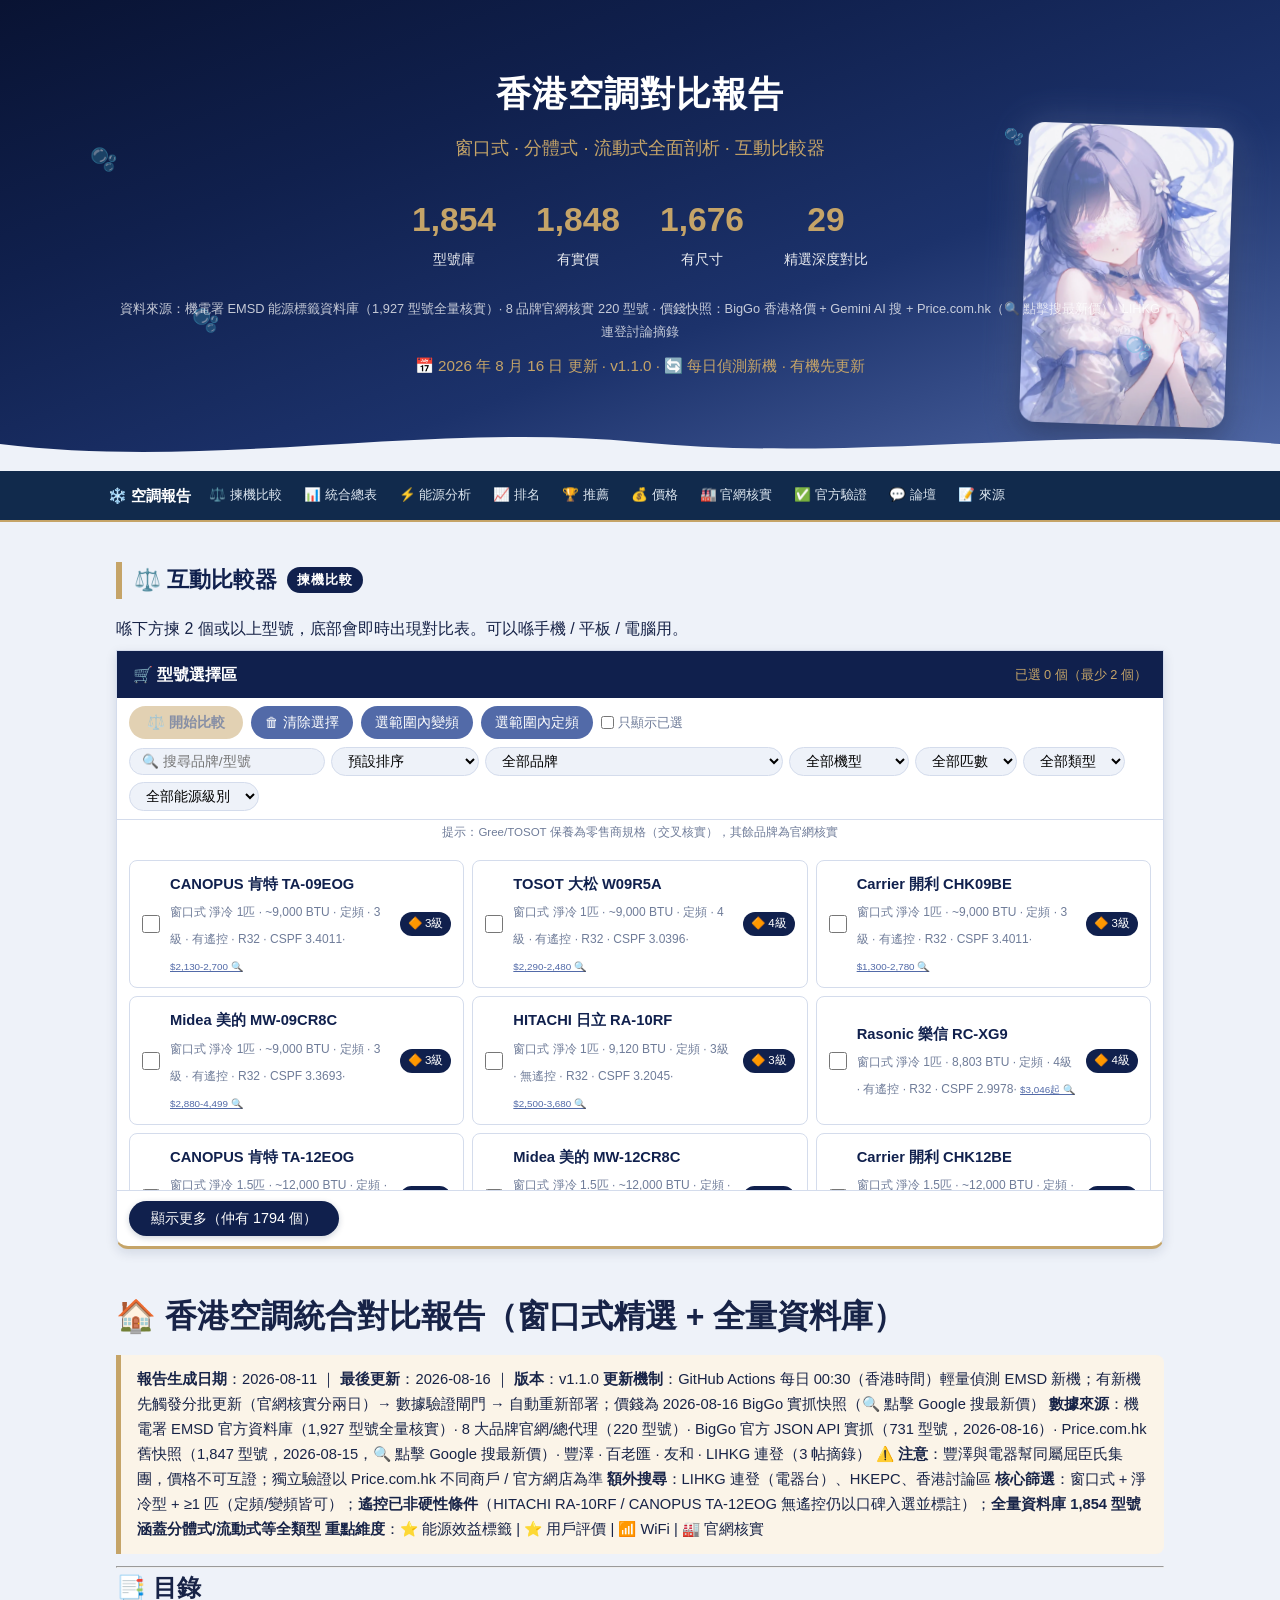
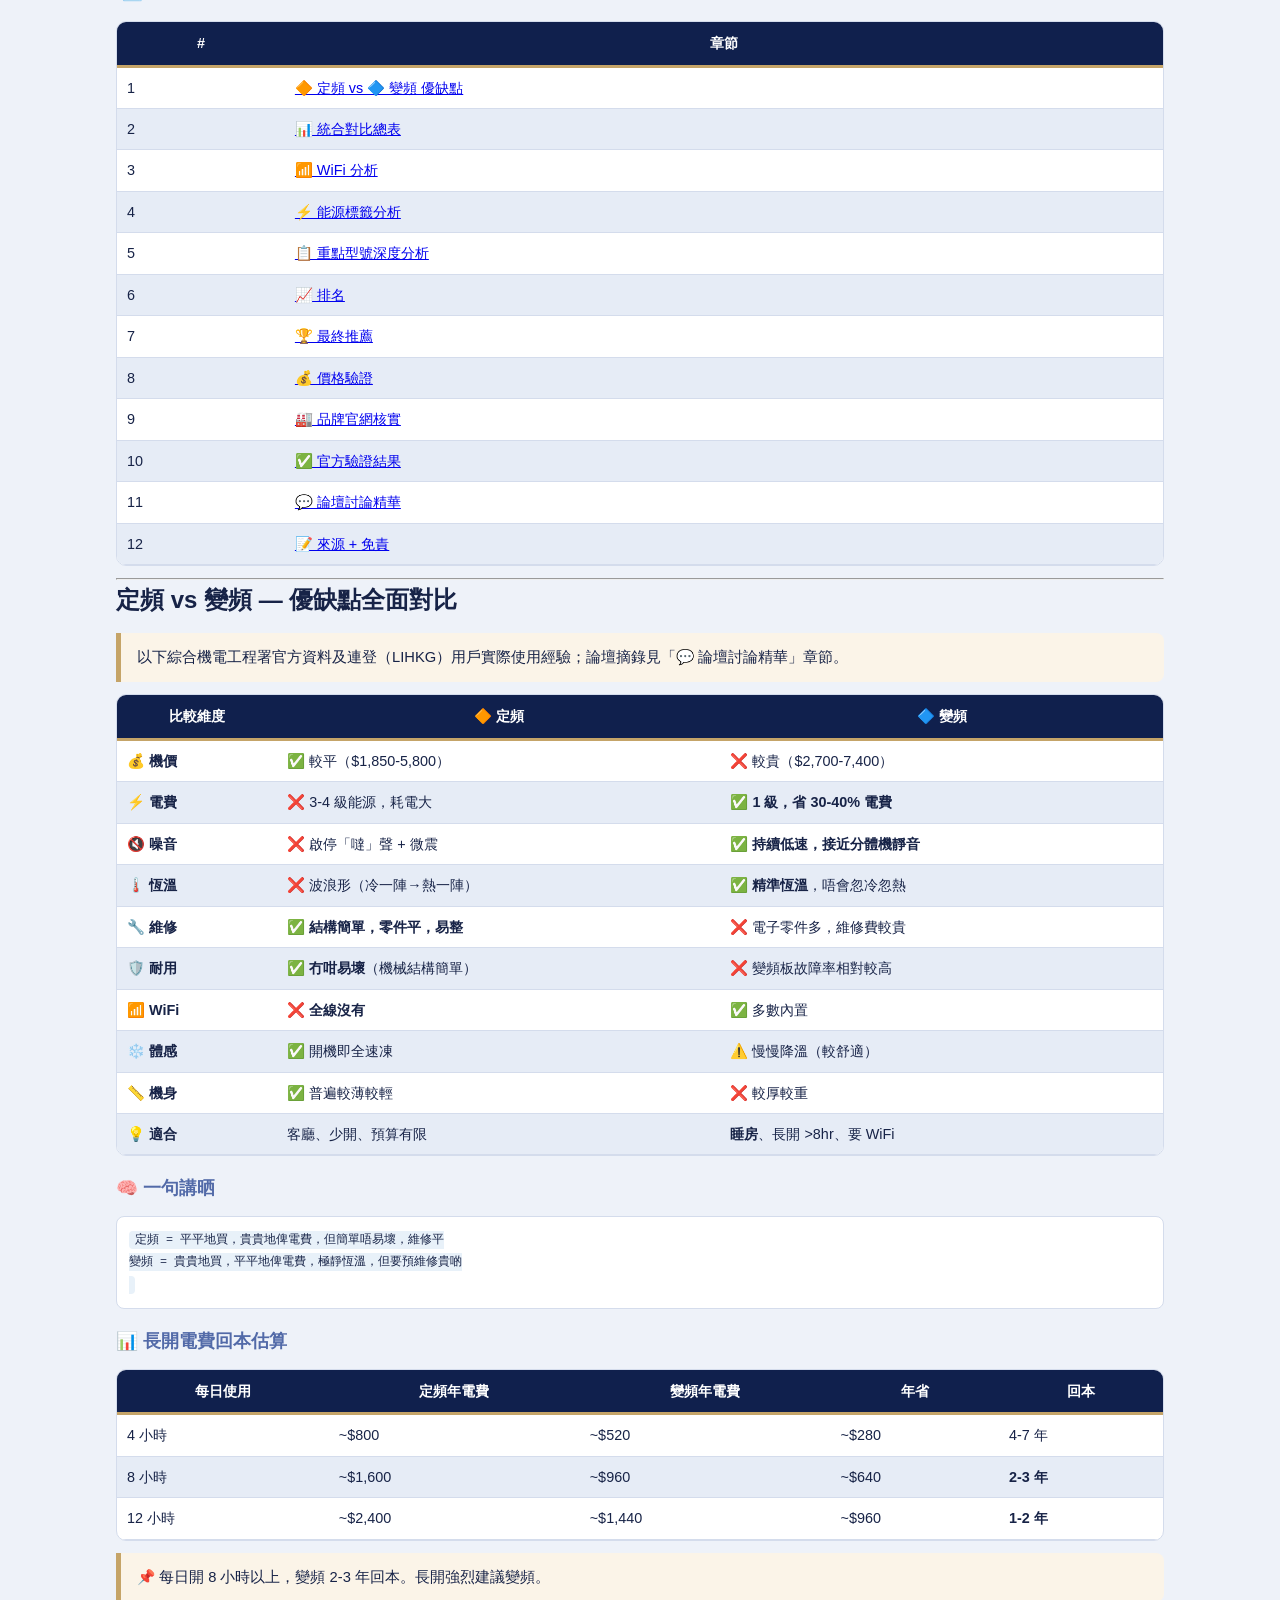
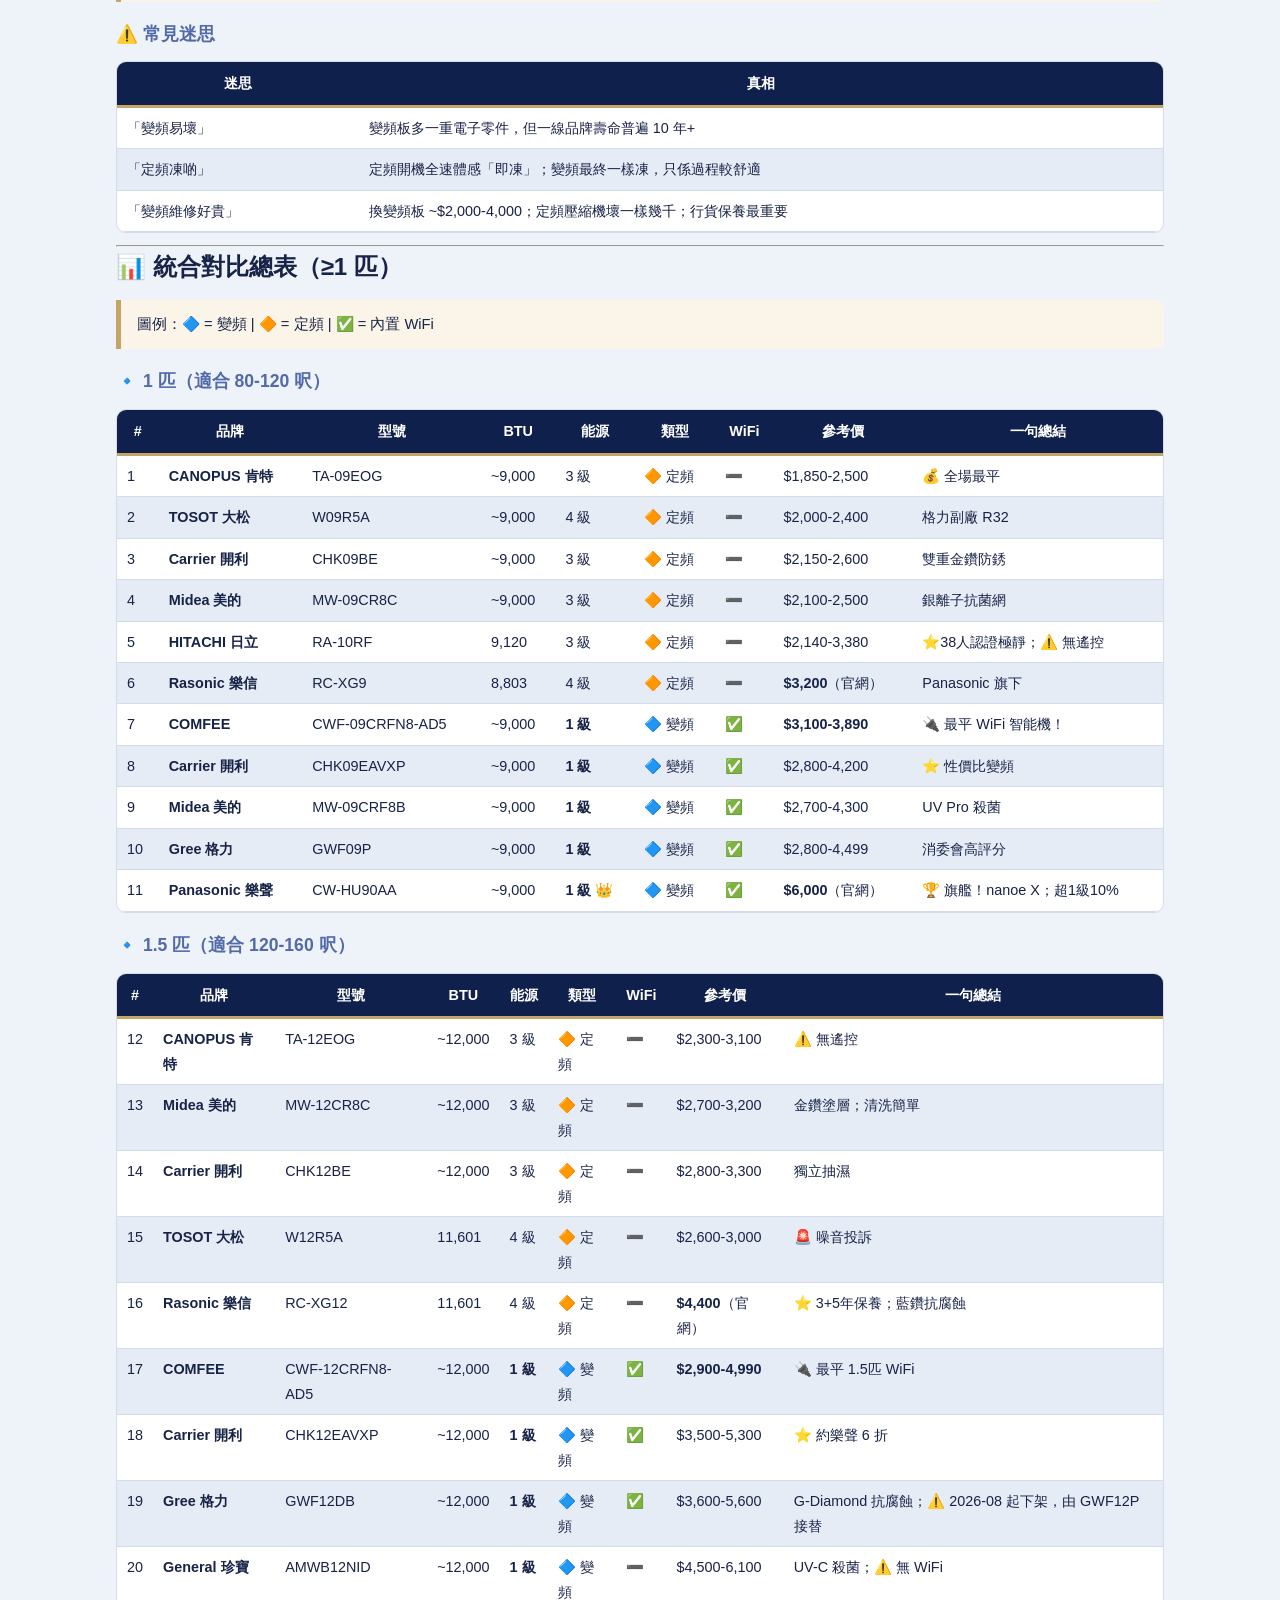
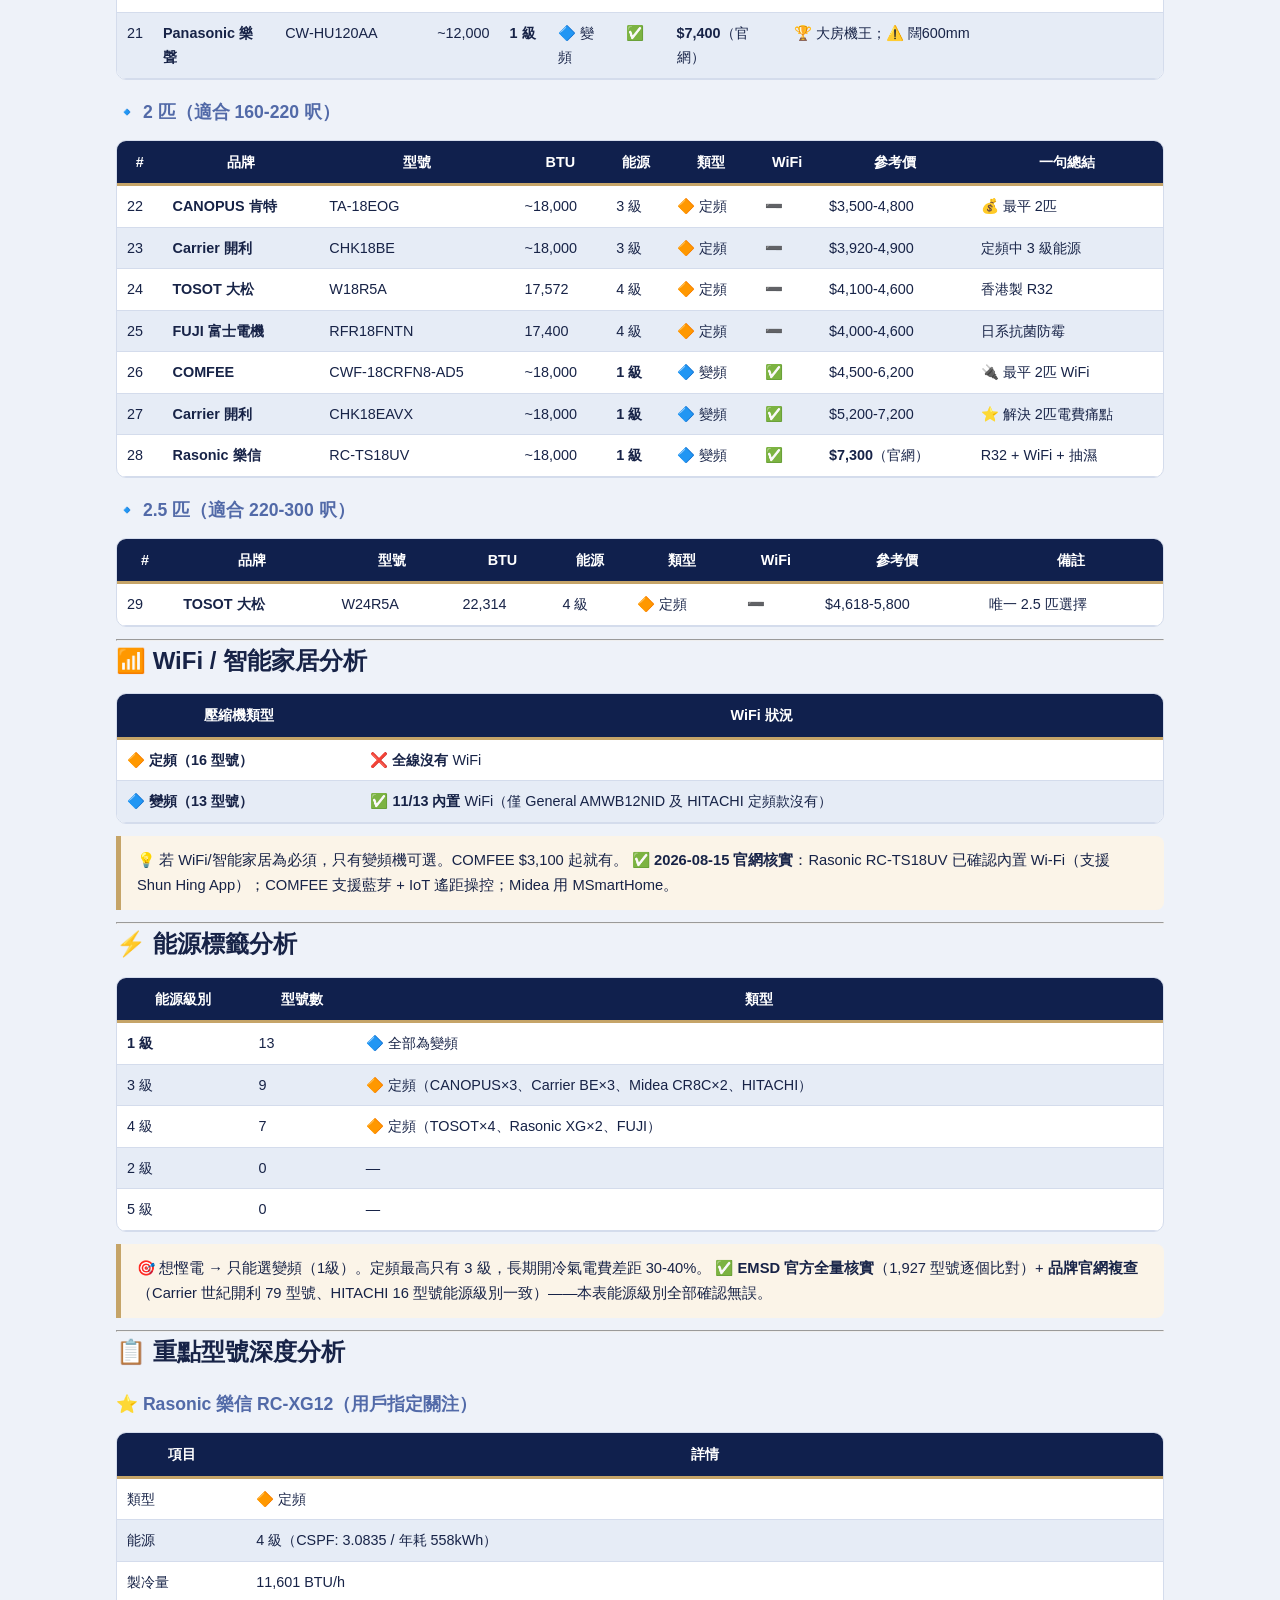
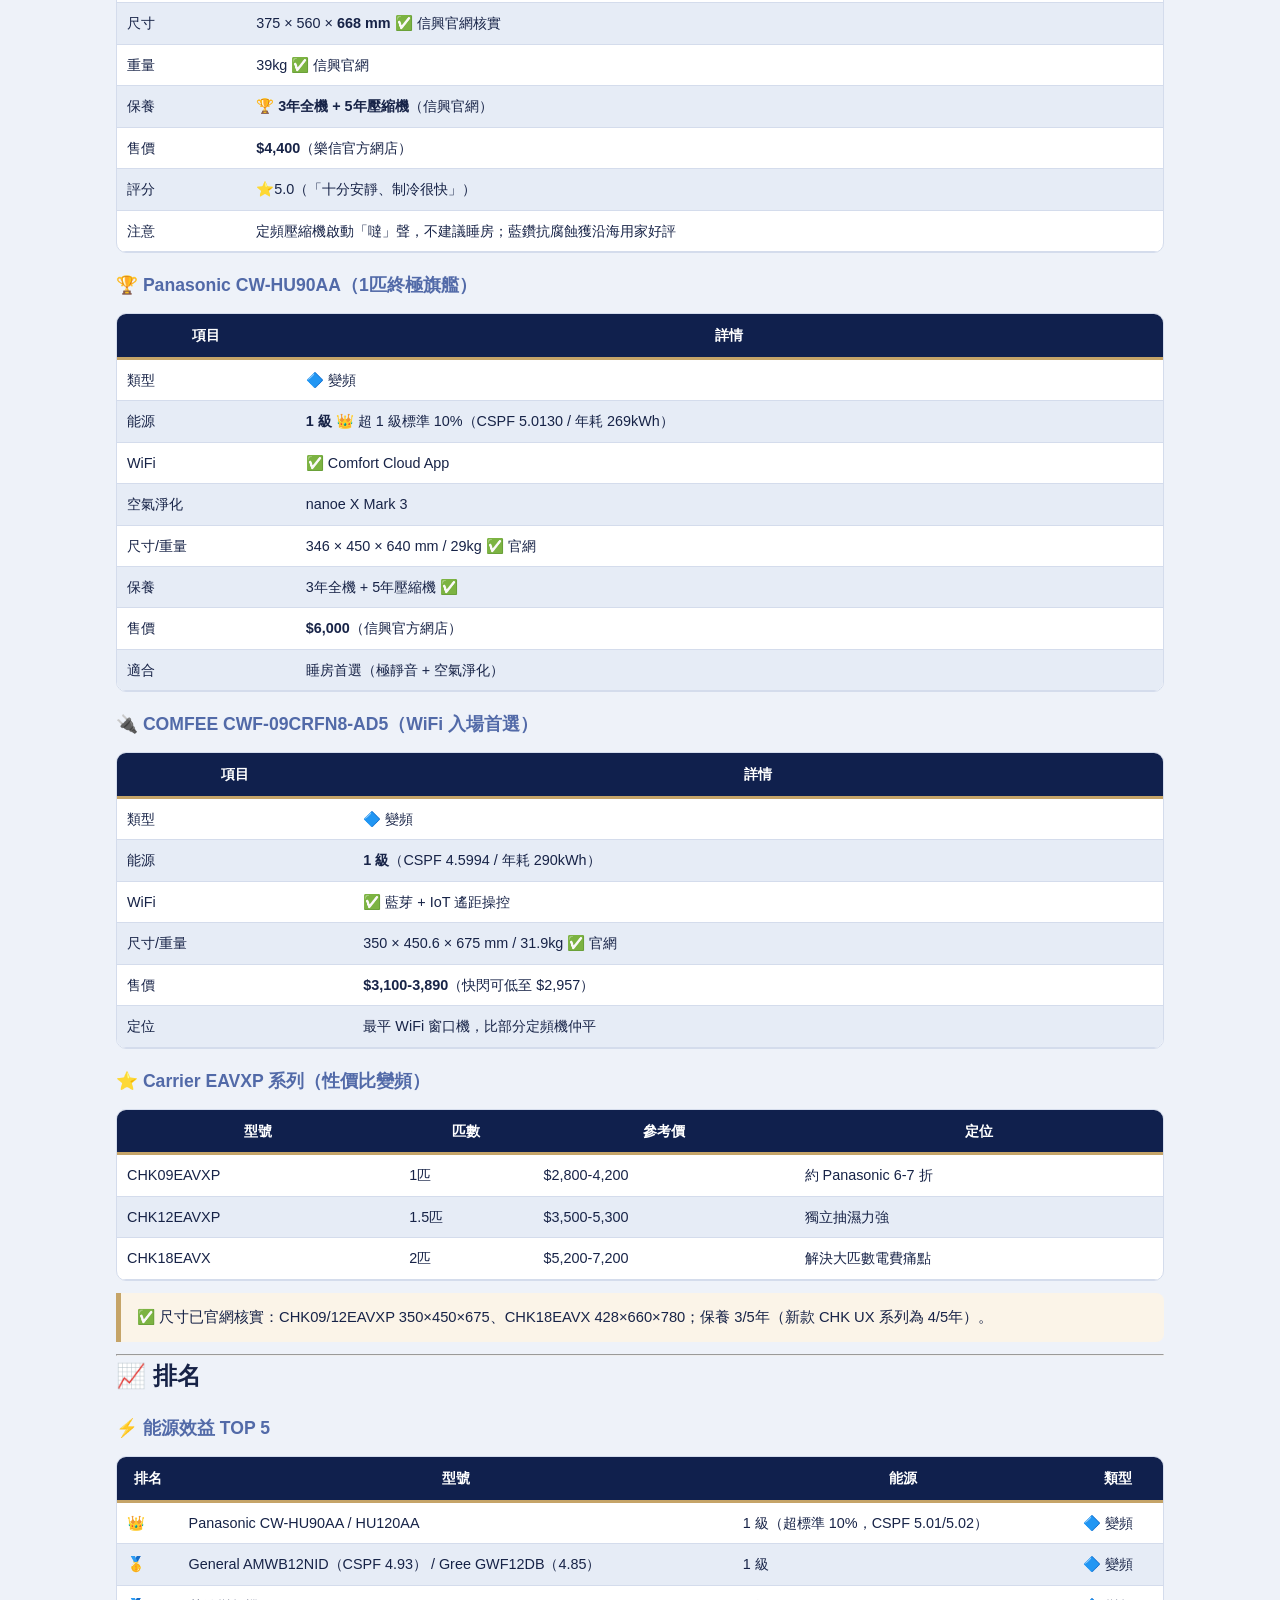
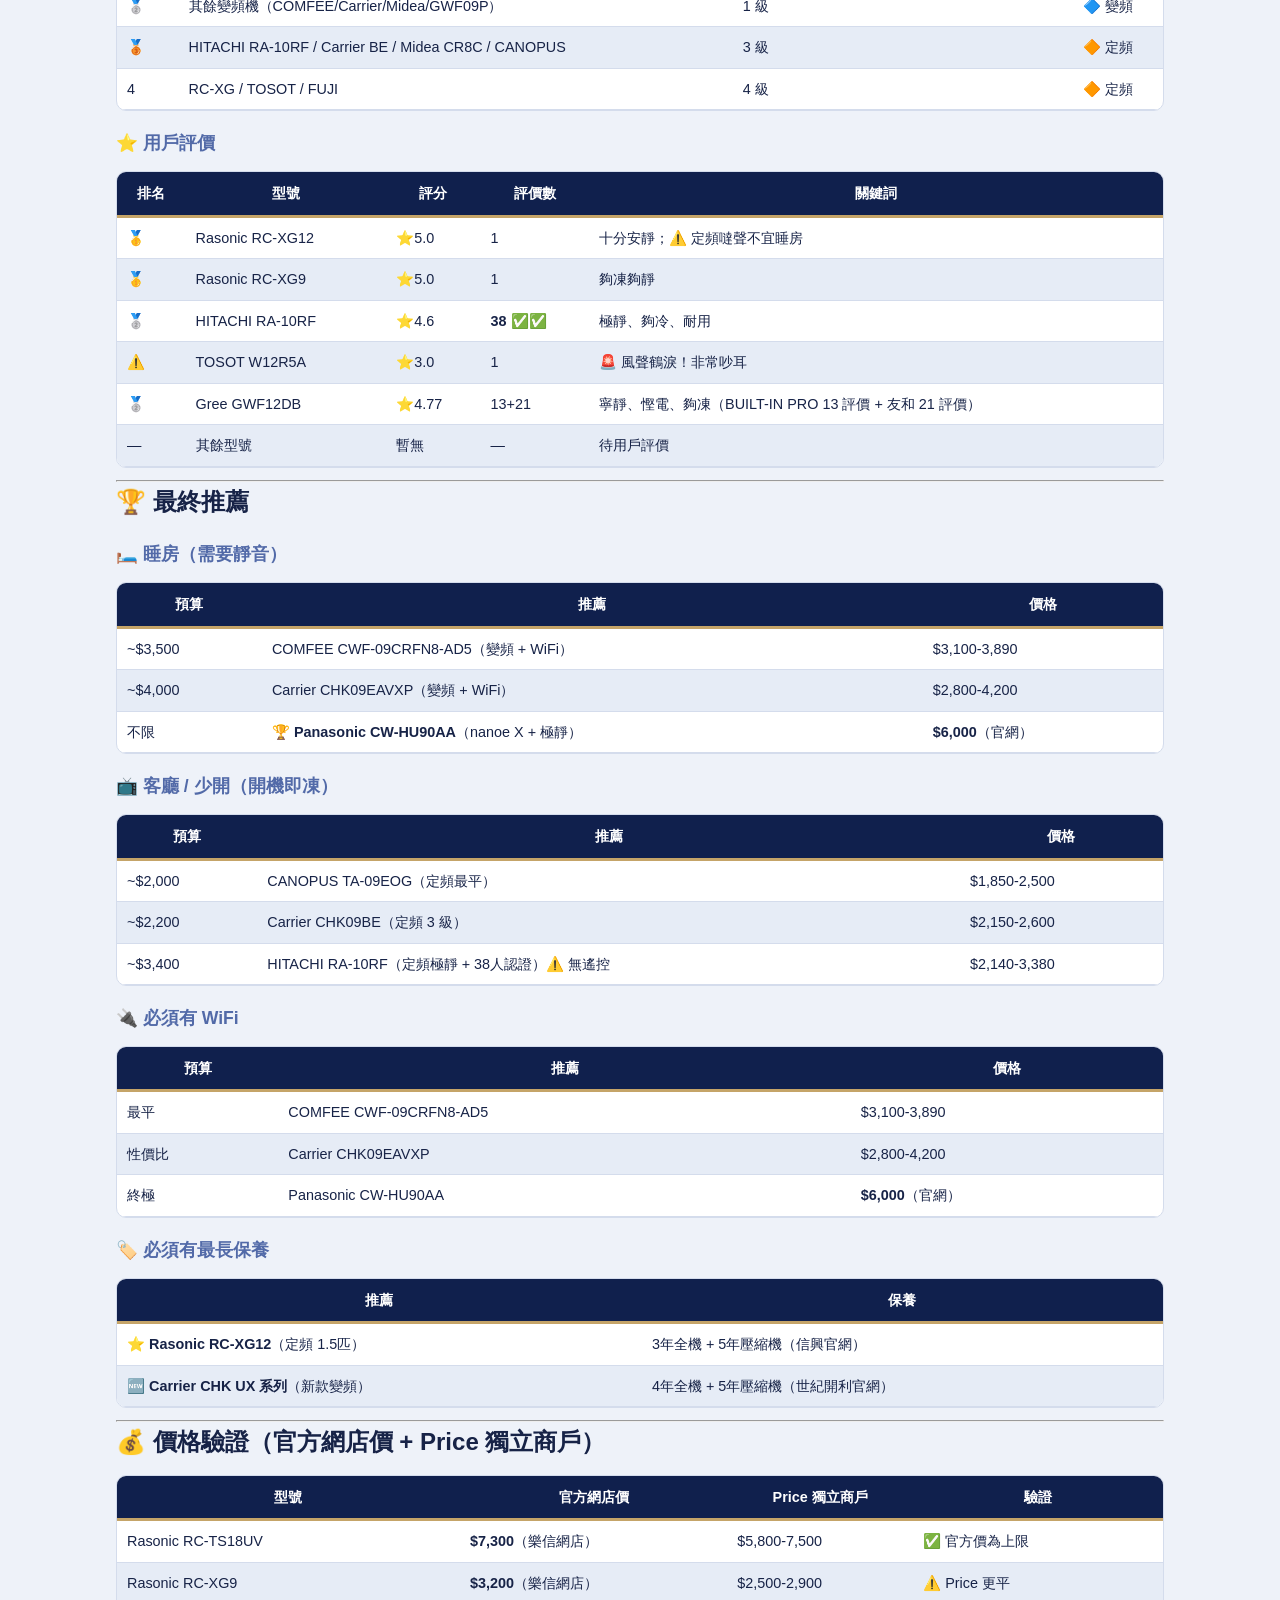
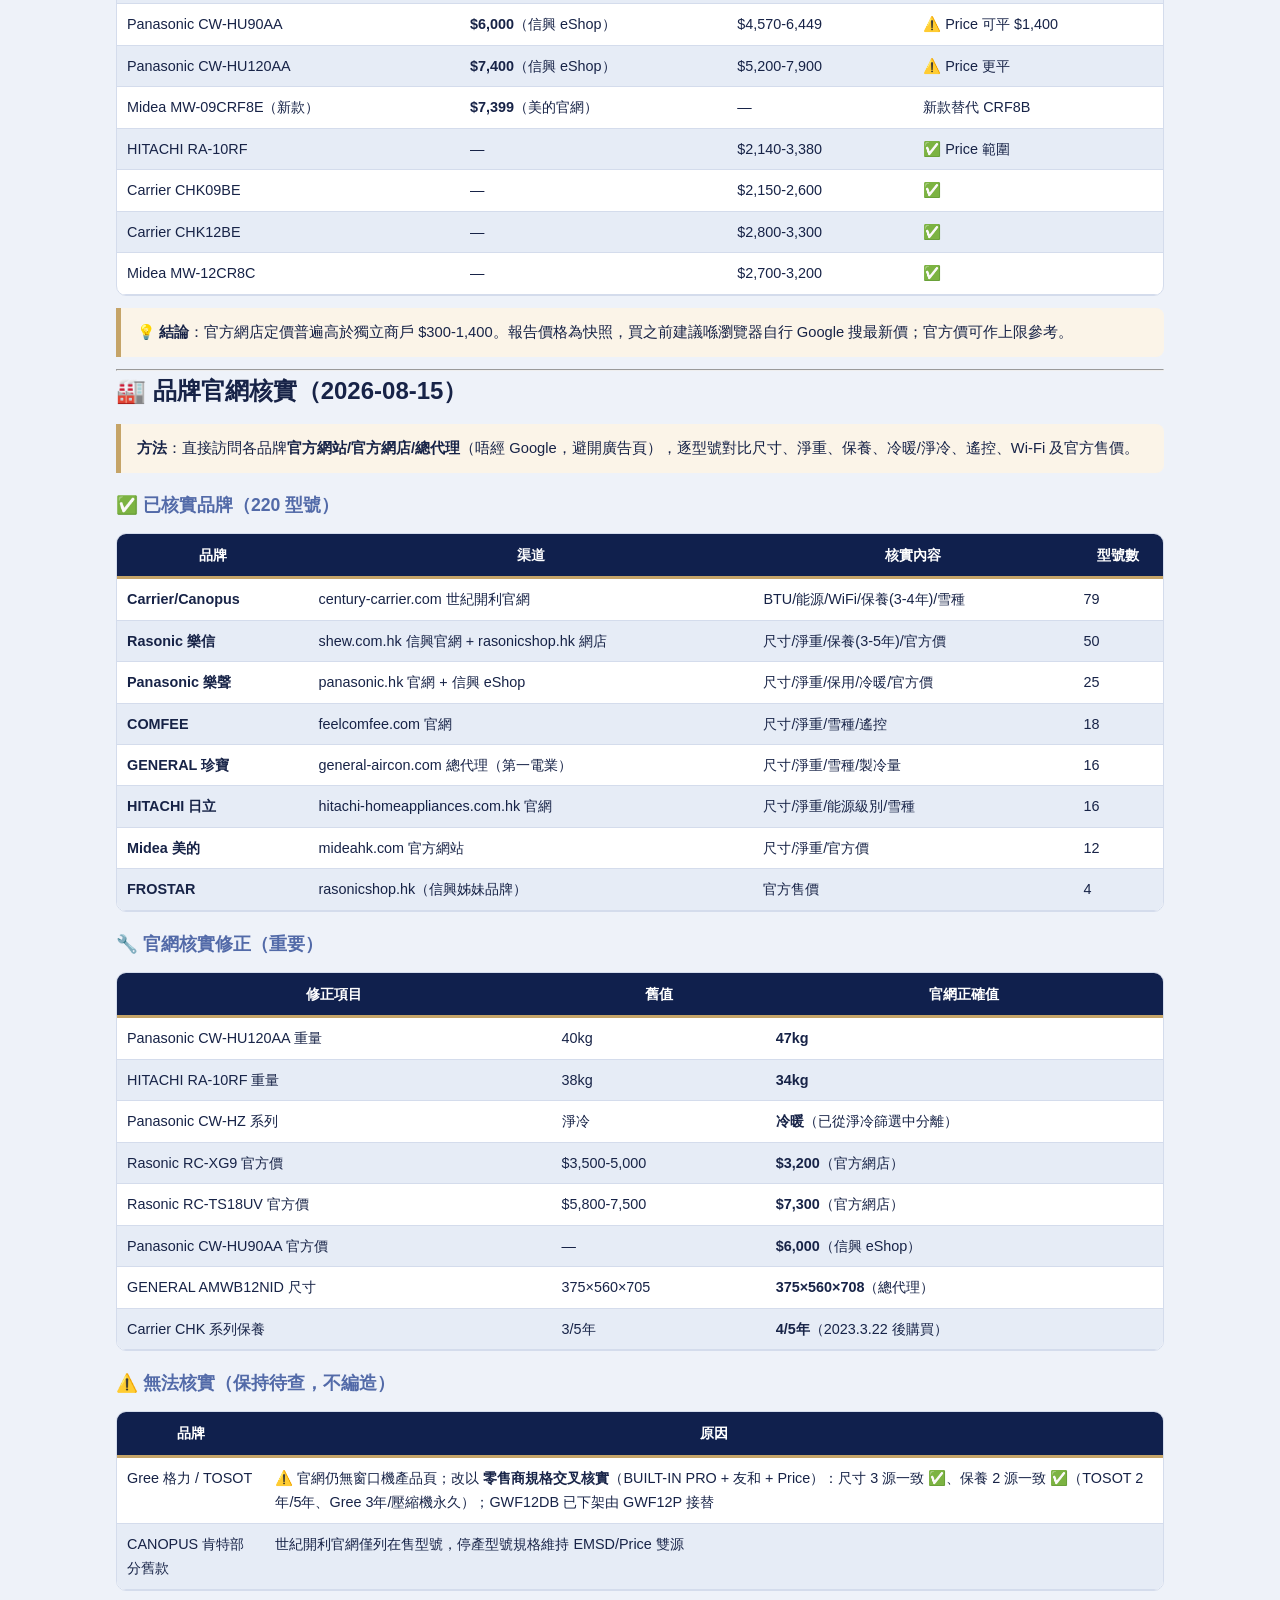
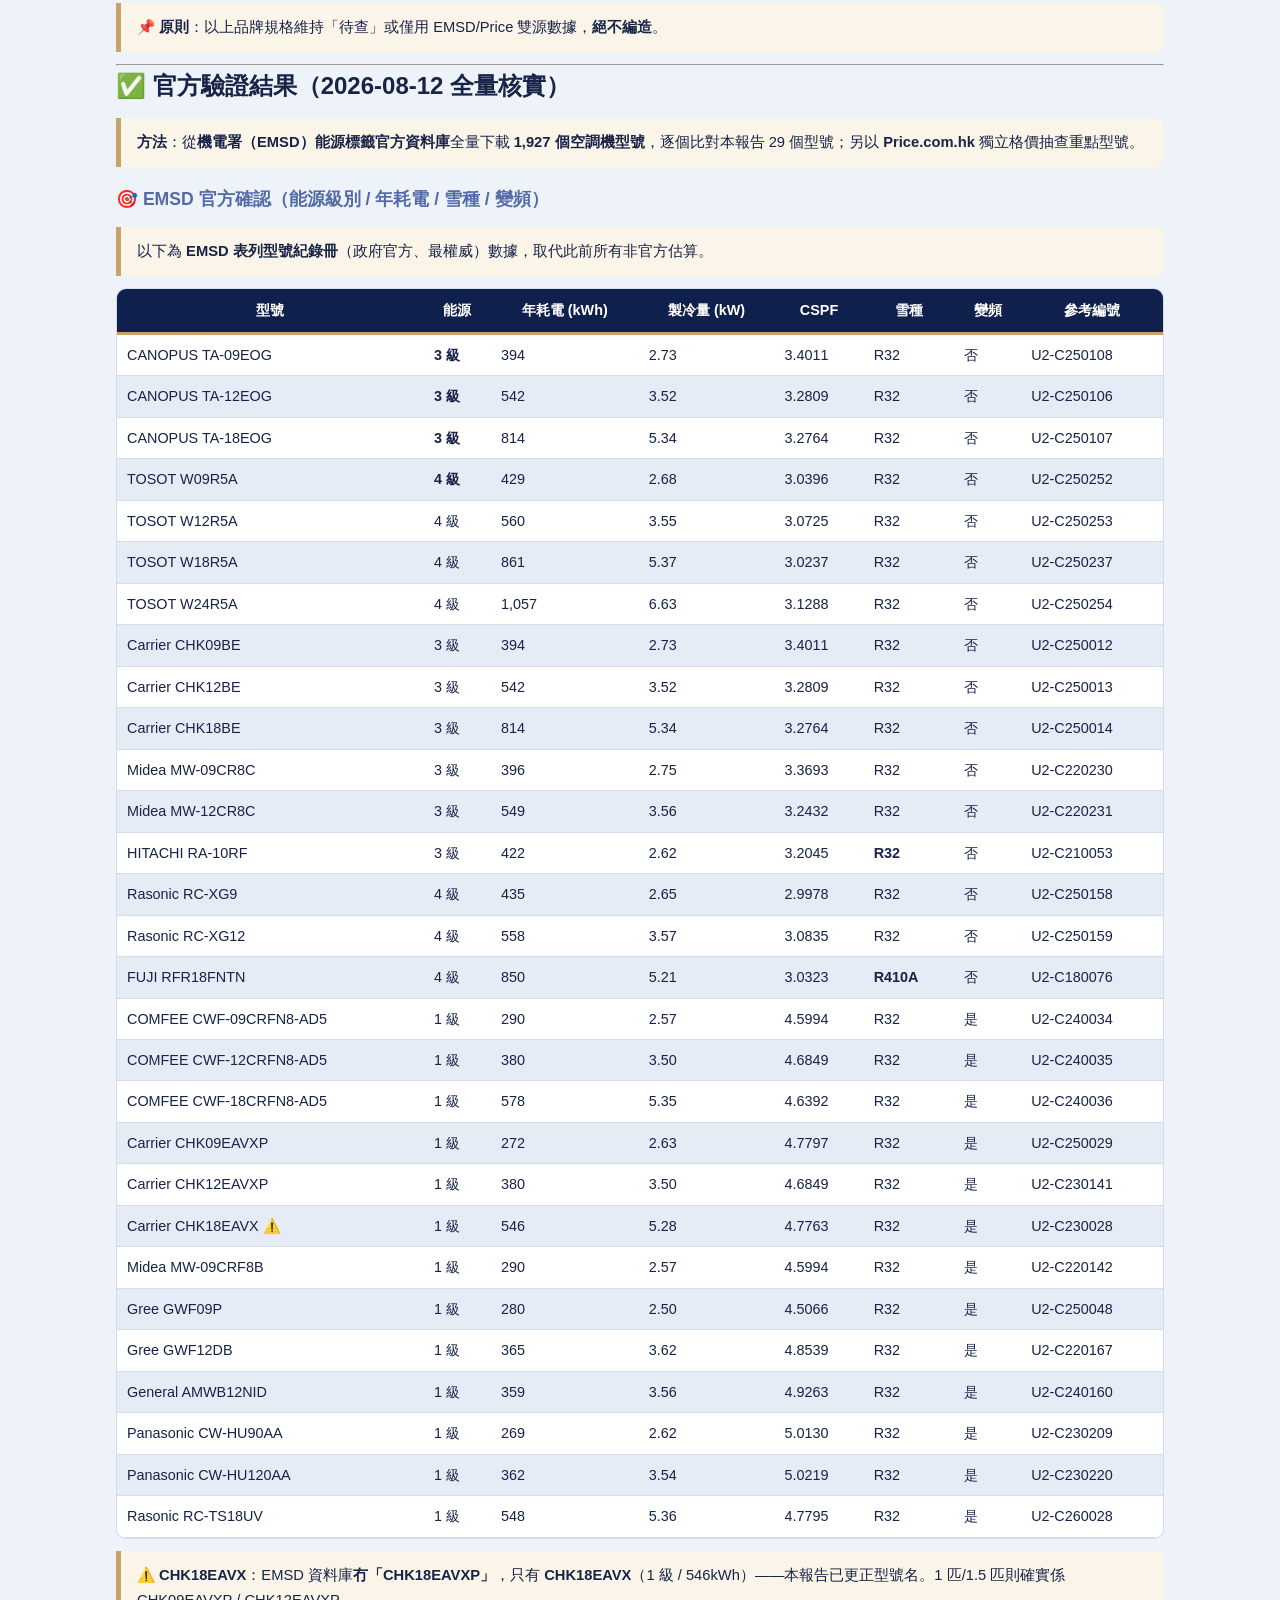
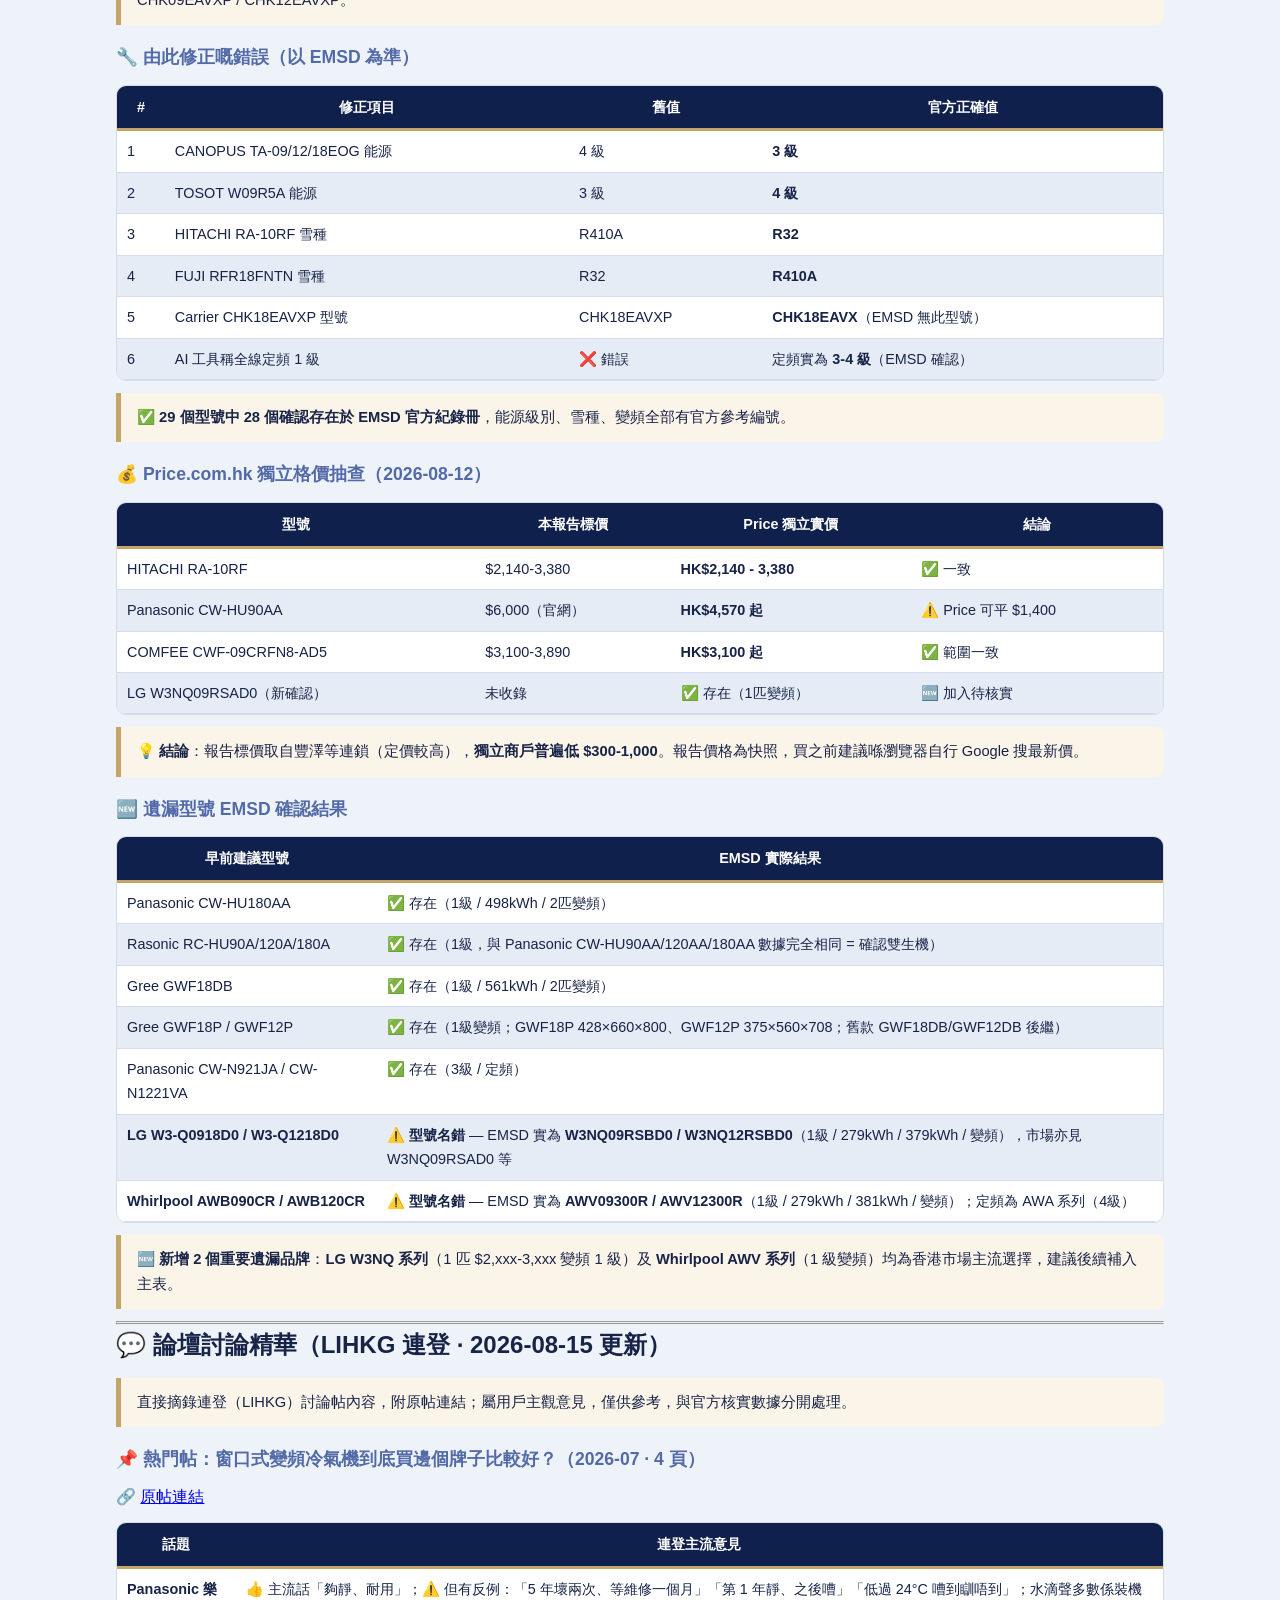
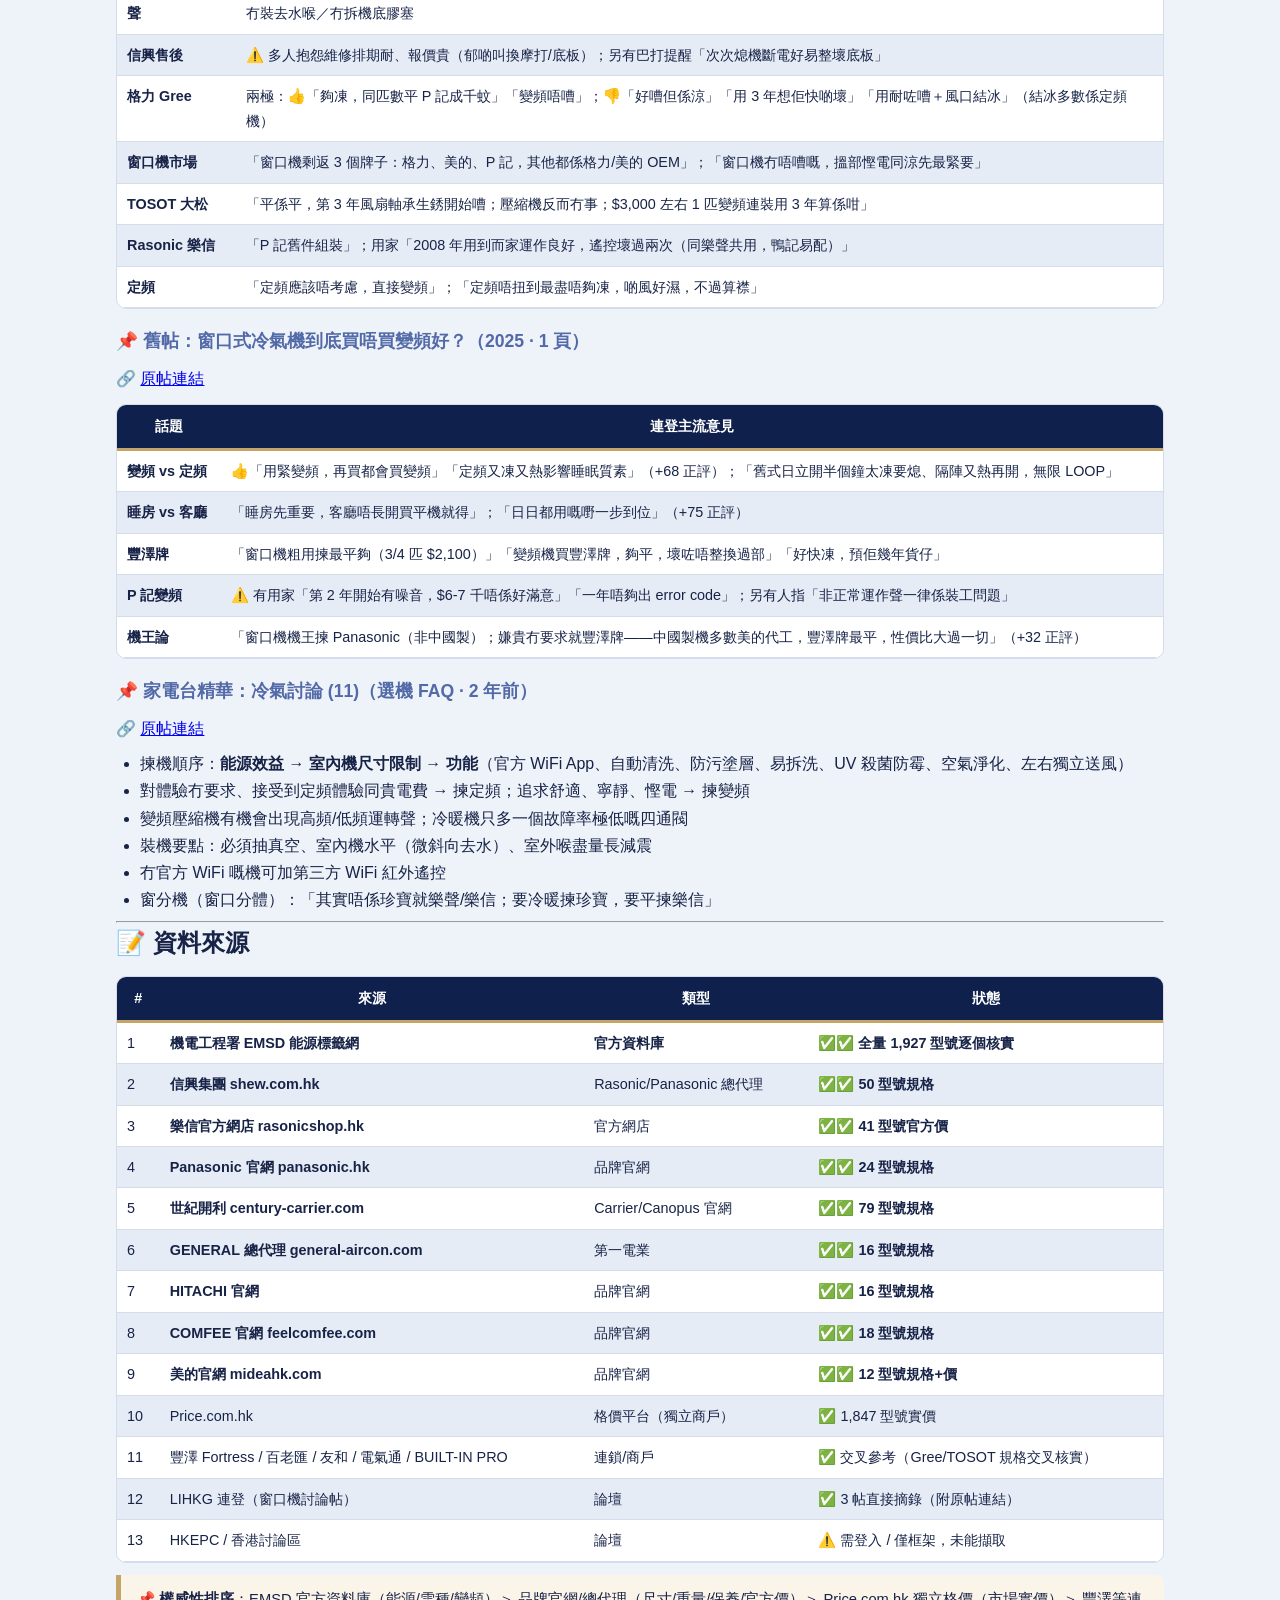
==== commit 3b6fa350: "BigGo 官方 JSON API 全量實抓（731 型號）+ 深海女仆鯨魚娘主題 UI（v1.1.0）" ====
--- a/空調對比報告.html
+++ b/空調對比報告.html
@@ -8,12 +8,12 @@
 <meta property="og:description" content="香港市場 1,854 個空調型號全面對比：窗口式 / 分體式 / 流動式，EMSD 官方能源數據 + 8 品牌官網 220 型號核實，18 項屬性互動比較器。">
 <meta property="og:type" content="website">
 <meta name="description" content="香港空調對比報告：1,854 型號 · EMSD 官方能源標籤全量核實 · 8 品牌官網核實 · 互動比較器">
-<link rel="icon" href="data:image/svg+xml,<svg xmlns='http://www.w3.org/2000/svg' viewBox='0 0 100 100'><text y='.9em' font-size='90'>❄️</text></svg>">
+<link rel="icon" href="[data-uri]">
 <style>
 :root{
-  --primary:#0F3D5C; --primary2:#1B5E8A; --accent:#C9A227;
-  --bg:#F5F8FB; --text:#22303C; --muted:#6E7E8E;
-  --line:#D8E1EB; --alt:#EEF4FA; --warn:#B03A2E; --ok:#1E8E5A;
+  --primary:#10204D; --primary2:#526AA8; --accent:#C5A468;
+  --bg:#EEF2F9; --text:#172347; --muted:#6F7C99;
+  --line:#D4DCEC; --alt:#E6ECF6; --warn:#B03A2E; --ok:#1E8E5A;
 }
 *{box-sizing:border-box; margin:0; padding:0;}
 html{scroll-padding-top:64px;}
@@ -22,10 +22,16 @@
 .wrap{max-width:1080px; margin:0 auto; padding:0 16px;}
 
 /* ===== Hero 封面 ===== */
-.hero{background:linear-gradient(135deg,#0F3D5C 0%,#1B5E8A 100%); color:#fff;
-  text-align:center; padding:64px 20px 56px; position:relative; overflow:hidden;}
-.hero::after{content:""; position:absolute; bottom:0; left:0; right:0; height:5px;
-  background:linear-gradient(90deg,transparent,var(--accent),transparent);}
+.hero{background:linear-gradient(160deg,#091333 0%,#10204D 30%,#1C326B 62%,#526AA8 100%); color:#fff;
+  text-align:center; padding:64px 20px 92px; position:relative; overflow:hidden;}
+.hero .maid{position:absolute; right:4%; bottom:46px; max-height:300px; max-width:44%;
+  border-radius:16px; box-shadow:0 12px 32px rgba(6,14,38,.45);
+  transform:rotate(2deg); pointer-events:none; opacity:.96; filter:drop-shadow(0 0 18px rgba(142,165,218,.35));}
+.hero::after{content:""; position:absolute; bottom:-1px; left:0; right:0; height:56px;
+  background:url("data:image/svg+xml,%3Csvg xmlns='http://www.w3.org/2000/svg' viewBox='0 0 1440 60' preserveAspectRatio='none'%3E%3Cpath fill='%23EEF2F9' d='M0,30 C240,58 480,6 720,28 C960,50 1200,10 1440,30 L1440,60 L0,60 Z'/%3E%3C/svg%3E") no-repeat bottom/100% 100%;}
+.bubble{position:absolute; font-size:22px; opacity:.5; pointer-events:none;
+  animation:float 6s ease-in-out infinite;}
+@keyframes float{0%,100%{transform:translateY(0);} 50%{transform:translateY(-16px);}}
 .hero h1{font-size:2.2em; letter-spacing:1px; margin-bottom:8px;}
 .hero .sub{color:var(--accent); font-size:1.15em; margin-bottom:28px;}
 .stats{display:flex; justify-content:center; gap:40px; flex-wrap:wrap; margin-bottom:26px;}
@@ -35,7 +41,7 @@
 .hero .date{color:var(--accent); font-size:.95em; margin-top:10px;}
 
 /* ===== 頂部導覽 ===== */
-.topnav{position:sticky; top:0; z-index:100; background:rgba(15,61,92,.97);
+.topnav{position:sticky; top:0; z-index:100; background:rgba(10,36,71,.97);
   backdrop-filter:blur(6px); border-bottom:2px solid var(--accent);}
 .topnav .wrap{display:flex; align-items:center; gap:2px; flex-wrap:wrap;
   overflow:visible; padding:0 8px;}
@@ -71,7 +77,7 @@
 
 /* ===== 卡片 ===== */
 .card{background:#fff; border:1px solid var(--line); border-radius:12px;
-  padding:18px; margin:12px 0; box-shadow:0 1px 4px rgba(15,61,92,.06);}
+  padding:18px; margin:12px 0; box-shadow:0 1px 4px rgba(10,36,71,.06);}
 
 /* ===== 表格 ===== */
 .table-scroll{overflow-x:auto; -webkit-overflow-scrolling:touch; margin:12px 0;
@@ -83,7 +89,7 @@
 tbody tr:nth-child(even){background:var(--alt);}
 tbody tr:hover{background:#E8F1F9;}
 blockquote{margin:12px 0; padding:10px 16px; border-left:5px solid var(--accent);
-  background:#FFF7E3; border-radius:0 8px 8px 0; font-size:.92em;}
+  background:#FBF4E8; border-radius:0 8px 8px 0; font-size:.92em;}
 blockquote p{margin:2px 0;}
 code{background:#E8F1F9; padding:2px 6px; border-radius:4px; font-size:.9em;}
 pre{background:#fff; border:1px solid var(--line); border-radius:8px; padding:12px;
@@ -93,7 +99,7 @@
 /* ===== 比較器 ===== */
 .compare{position:sticky; top:58px; z-index:90; background:#fff;
   border:1px solid var(--line); border-bottom:3px solid var(--accent);
-  border-radius:0 0 12px 12px; box-shadow:0 4px 12px rgba(15,61,92,.12);}
+  border-radius:0 0 12px 12px; box-shadow:0 4px 12px rgba(10,36,71,.12);}
 .compare .head{display:flex; align-items:center; justify-content:space-between;
   padding:10px 16px; background:var(--primary); color:#fff; border-radius:0 0 0 0;}
 .compare .head b{font-size:1em;}
@@ -112,8 +118,8 @@
 .mitem{display:flex; align-items:center; gap:10px; padding:9px 12px;
   border:1px solid var(--line); border-radius:8px; background:#fff; cursor:pointer;
   transition:border-color .15s, box-shadow .15s;}
-.mitem:hover{border-color:var(--primary2); box-shadow:0 2px 8px rgba(15,61,92,.12);}
-.mitem.checked{border-color:var(--accent); background:#FFFDF2; box-shadow:0 0 0 2px rgba(201,162,39,.35);}
+.mitem:hover{border-color:var(--primary2); box-shadow:0 2px 8px rgba(10,36,71,.12);}
+.mitem.checked{border-color:var(--accent); background:#FBF6EC; box-shadow:0 0 0 2px rgba(197,164,104,.35);}
 .mitem input{width:18px; height:18px; accent-color:var(--accent); cursor:pointer; flex:0 0 auto;}
 .mitem .info{flex:1; min-width:0;}
 .mitem .info .name{font-weight:600; font-size:.92em; color:var(--primary);}
@@ -124,7 +130,7 @@
 /* 比較面板 */
 .panel{display:none; position:fixed; bottom:0; left:0; right:0; z-index:200;
   background:#fff; border-top:3px solid var(--accent);
-  box-shadow:0 -6px 20px rgba(15,61,92,.25); max-height:62vh; display:none; flex-direction:column;}
+  box-shadow:0 -6px 20px rgba(10,36,71,.25); max-height:62vh; display:none; flex-direction:column;}
 .panel.open{display:flex;}
 .panel .phead{display:flex; align-items:center; justify-content:space-between;
   padding:10px 16px; background:var(--primary); color:#fff;}
@@ -134,7 +140,7 @@
 .panel table{min-width:420px;}
 .panel td:first-child{font-weight:600; color:var(--primary2); background:var(--alt);
   white-space:nowrap; width:120px;
-  position:sticky; left:0; z-index:2; box-shadow:2px 0 3px rgba(15,61,92,.08);}
+  position:sticky; left:0; z-index:2; box-shadow:2px 0 3px rgba(10,36,71,.08);}
 .panel thead th:first-child{position:sticky; left:0; z-index:3;}
 .panel .phint{text-align:center; color:var(--muted); padding:14px; font-size:.9em;}
 
@@ -143,7 +149,7 @@
 .plink:hover{color:var(--accent);}
 .more-wrap{text-align:center; padding:10px 12px; border-top:1px solid var(--line);}
 #btnMore{background:var(--primary); color:#fff; border:none; padding:8px 22px;
-  border-radius:20px; cursor:pointer; font-size:.9em; box-shadow:0 2px 6px rgba(15,61,92,.2);}
+  border-radius:20px; cursor:pointer; font-size:.9em; box-shadow:0 2px 6px rgba(10,36,71,.2);}
 #btnMore:hover{background:var(--accent); color:var(--primary);}
 
 /* ===== 比較器完善 ===== */
@@ -151,10 +157,10 @@
 .selonly input{accent-color:var(--accent);}
 .compare-tools .gocompare{background:var(--accent); color:var(--primary); font-weight:700;
   border:none; padding:7px 18px; border-radius:20px; cursor:pointer; font-size:.9em;
-  box-shadow:0 2px 8px rgba(201,162,39,.45);}
-.compare-tools .gocompare:hover{background:#DDB236;}
+  box-shadow:0 2px 8px rgba(197,164,104,.45);}
+.compare-tools .gocompare:hover{background:#B8944F;}
 .compare-tools .gocompare:disabled{opacity:.5; cursor:not-allowed; box-shadow:none;}
-.panel td.best{background:#FFF7D6; color:#8A6500; font-weight:700;}
+.panel td.best{background:#F7ECD8; color:#8A6A2F; font-weight:700;}
 .panel .rm{background:#C0392B; color:#fff; border:none; border-radius:10px;
   padding:1px 8px; font-size:.72em; cursor:pointer; margin-top:2px;}
 .panel .rm:hover{background:#922B21;}
@@ -164,7 +170,7 @@
   background:var(--primary); color:#fff; border:2px solid var(--accent);
   border-radius:50%; font-size:1.2em; cursor:pointer; z-index:150;
   display:none; align-items:center; justify-content:center;
-  box-shadow:0 3px 10px rgba(15,61,92,.35);}
+  box-shadow:0 3px 10px rgba(10,36,71,.35);}
 #backTop.show{display:flex; animation:backFade .25s ease;}
 @keyframes backFade{from{opacity:0; transform:translateY(8px);} to{opacity:1; transform:none;}}
 #backTop:hover{background:var(--accent); color:var(--primary);}
@@ -182,7 +188,7 @@
 footer .blk a{color:#8FD3FF; text-decoration:none;}
 footer .blk a:hover{text-decoration:underline;}
 footer .ai{display:inline-block; margin-top:16px; padding:6px 14px;
-  border:1px dashed var(--accent); border-radius:20px; font-size:.8em; color:#E8D9A0;}
+  border:1px dashed var(--accent); border-radius:20px; font-size:.8em; color:#E8D9B8;}
 
 /* ===== 響應式 ===== */
 @media (max-width:640px){
@@ -196,6 +202,7 @@
   .topnav a[data-tip]::after{display:none;}
   .hero h1{font-size:1.6em;}
   .hero .sub{font-size:1em;}
+  .hero .maid{display:none;}
   .stats{display:grid; grid-template-columns:1fr 1fr; gap:14px 20px;}
   .stats .n{font-size:1.6em;}
   section{margin:28px 0;}
@@ -218,6 +225,11 @@
 
 <!-- ===== 封面 ===== -->
 <header class="hero">
+  <img class="maid" src="[data-uri]" alt="DeepSeek 鯨魚娘 溟月">
+  <span class="bubble" style="left:7%;top:30%;">🫧</span>
+  <span class="bubble" style="left:15%;top:64%;animation-delay:1.6s;">🫧</span>
+  <span class="bubble" style="right:10%;bottom:22%;animation-delay:.8s;">🫧</span>
+  <span class="bubble" style="right:20%;top:26%;font-size:16px;animation-delay:2.4s;">🫧</span>
   <div class="wrap">
     <h1>香港空調對比報告</h1>
     <div class="sub">窗口式 · 分體式 · 流動式全面剖析 · 互動比較器</div>
@@ -228,7 +240,7 @@
       <div><div class="n">29</div><div class="l">精選深度對比</div></div>
     </div>
     <div class="src">資料來源：機電署 EMSD 能源標籤資料庫（1,927 型號全量核實）· 8 品牌官網核實 220 型號 · 價錢快照：BigGo 香港格價 + Gemini AI 搜 + Price.com.hk（🔍 點擊搜最新價）· LIHKG 連登討論摘錄</div>
-    <div class="date">📅 2026 年 8 月 15 日 更新 · v1.0.0 · 🔄 每日偵測新機 · 有機先更新</div>
+    <div class="date">📅 2026 年 8 月 16 日 更新 · v1.1.0 · 🔄 每日偵測新機 · 有機先更新</div>
   </div>
 </header>
 
@@ -317,9 +329,9 @@
 <div class="md-content">
 <h1>🏠 香港空調統合對比報告（窗口式精選 + 全量資料庫）</h1>
 <blockquote>
-<p><strong>報告生成日期</strong>：2026-08-11 ｜ <strong>最後更新</strong>：2026-08-15 ｜ <strong>版本</strong>：v1.0.0
-<strong>更新機制</strong>：GitHub Actions 每日 00:30（香港時間）輕量偵測 EMSD 新機；有新機先觸發分批更新（官網核實分兩日）→ 數據驗證閘門 → 自動重新部署；價錢為 2026-08-15 快照（🔍 點擊 Google 搜最新價）
-<strong>數據來源</strong>：機電署 EMSD 官方資料庫（1,927 型號全量核實）· 8 大品牌官網/總代理（220 型號）· 價格快照 Price.com.hk（1,847 型號，2026-08-15，🔍 點擊 Google 搜最新價）· 豐澤 · 百老匯 · 友和 · LIHKG 連登（3 帖摘錄）
+<p><strong>報告生成日期</strong>：2026-08-11 ｜ <strong>最後更新</strong>：2026-08-16 ｜ <strong>版本</strong>：v1.1.0
+<strong>更新機制</strong>：GitHub Actions 每日 00:30（香港時間）輕量偵測 EMSD 新機；有新機先觸發分批更新（官網核實分兩日）→ 數據驗證閘門 → 自動重新部署；價錢為 2026-08-16 BigGo 實抓快照（🔍 點擊 Google 搜最新價）
+<strong>數據來源</strong>：機電署 EMSD 官方資料庫（1,927 型號全量核實）· 8 大品牌官網/總代理（220 型號）· BigGo 官方 JSON API 實抓（731 型號，2026-08-16）· Price.com.hk 舊快照（1,847 型號，2026-08-15，🔍 點擊 Google